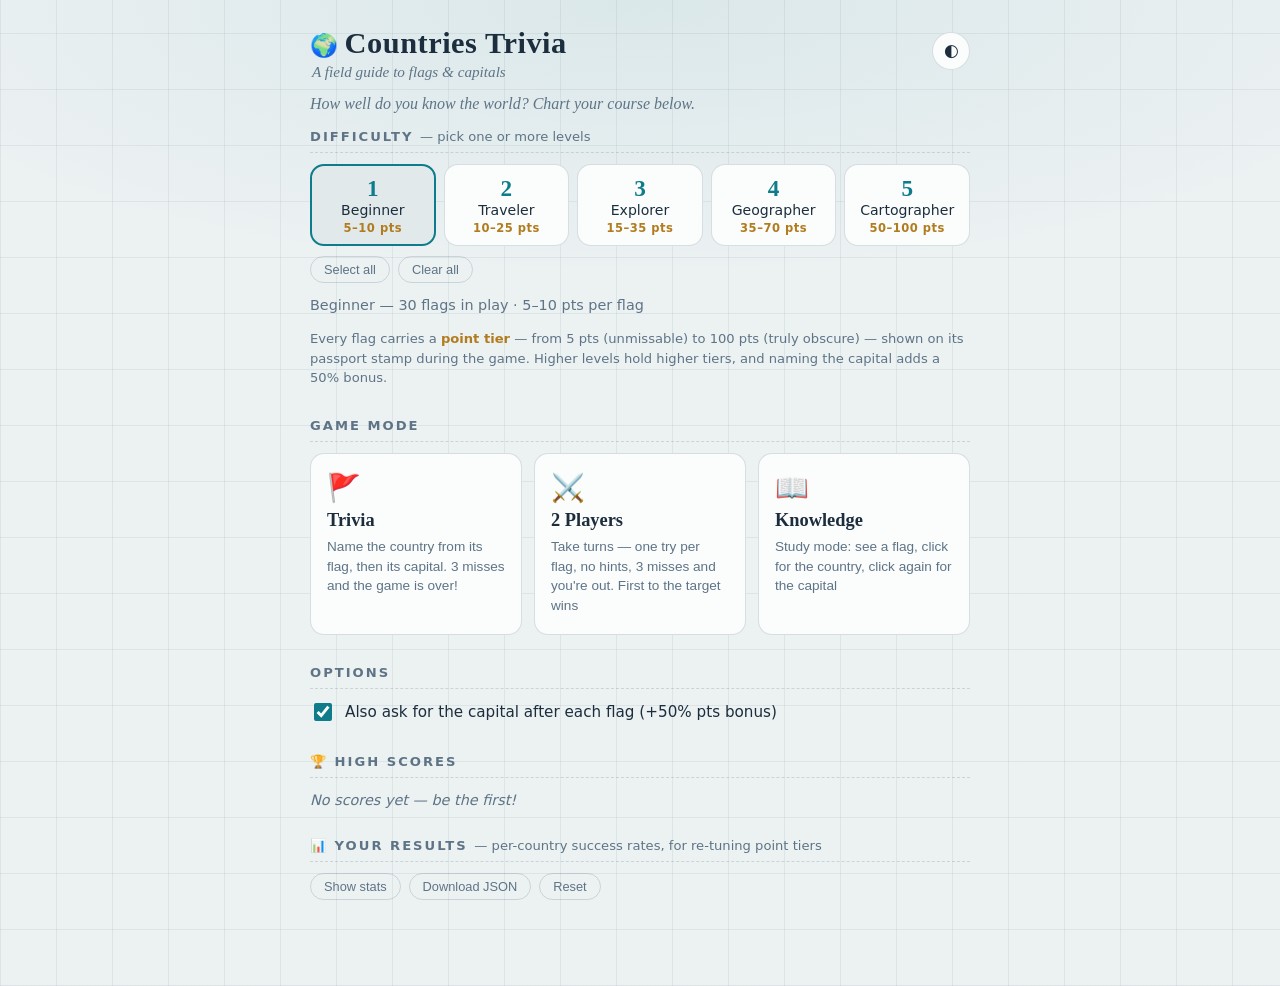
==== countries-trivia-offline.html @ aa4138d4 "Make the app fully offline: bundled flags, PWA, single-file build - All 238 flag SVGs now live in fl" ====
<!DOCTYPE html>
<html lang="en">
<head>
<meta charset="UTF-8">
<meta name="viewport" content="width=device-width, initial-scale=1.0">
<title>Countries Trivia</title>
<link rel="icon" href="data:image/svg+xml,<svg xmlns='http://www.w3.org/2000/svg' viewBox='0 0 100 100'><text y='.9em' font-size='90'>🌍</text></svg>">
<style>
/* Countries Trivia — "expedition atlas" theme.
   Tokens live on :root (light / day-chart by default); the dark / night-ocean
   set is applied by the OS preference and can be forced either way with
   [data-theme] (set by the in-page toggle or the artifact viewer). */

:root {
  --bg: #ecf1f2;
  --bg-glow: rgba(14, 124, 138, 0.08);
  --grid: rgba(28, 62, 80, 0.07);
  --panel: #fbfcfc;
  --panel-2: #e1e9eb;
  --line: rgba(28, 62, 80, 0.16);
  --ink: #1c2e3d;
  --muted: #5e7486;
  --accent: #0e7c8a;      /* chart teal */
  --accent-ink: #f4fbfc;  /* text on accent */
  --brass: #b27c1e;       /* stamps & gold moments */
  --good: #2e8b57;
  --bad: #c0452c;
  --flagmat: #ffffff;
  --shadow: 0 10px 28px rgba(28, 46, 61, 0.14);
  --radius: 14px;
  --serif: "Iowan Old Style", "Palatino Linotype", Palatino, Georgia, serif;
  --sans: system-ui, "Segoe UI", -apple-system, sans-serif;
}

@media (prefers-color-scheme: dark) {
  :root {
    --bg: #0a1822;
    --bg-glow: rgba(63, 193, 208, 0.07);
    --grid: rgba(150, 200, 220, 0.055);
    --panel: #10222f;
    --panel-2: #1a3242;
    --line: rgba(150, 200, 220, 0.16);
    --ink: #e7edf1;
    --muted: #8ca3b4;
    --accent: #3fc1d0;
    --accent-ink: #06232a;
    --brass: #e3b04b;
    --good: #4fce8c;
    --bad: #e8705b;
    --flagmat: #f2f5f7;
    --shadow: 0 12px 32px rgba(0, 0, 0, 0.45);
  }
}

:root[data-theme="dark"] {
  --bg: #0a1822;
  --bg-glow: rgba(63, 193, 208, 0.07);
  --grid: rgba(150, 200, 220, 0.055);
  --panel: #10222f;
  --panel-2: #1a3242;
  --line: rgba(150, 200, 220, 0.16);
  --ink: #e7edf1;
  --muted: #8ca3b4;
  --accent: #3fc1d0;
  --accent-ink: #06232a;
  --brass: #e3b04b;
  --good: #4fce8c;
  --bad: #e8705b;
  --flagmat: #f2f5f7;
  --shadow: 0 12px 32px rgba(0, 0, 0, 0.45);
}

:root[data-theme="light"] {
  --bg: #ecf1f2;
  --bg-glow: rgba(14, 124, 138, 0.08);
  --grid: rgba(28, 62, 80, 0.07);
  --panel: #fbfcfc;
  --panel-2: #e1e9eb;
  --line: rgba(28, 62, 80, 0.16);
  --ink: #1c2e3d;
  --muted: #5e7486;
  --accent: #0e7c8a;
  --accent-ink: #f4fbfc;
  --brass: #b27c1e;
  --good: #2e8b57;
  --bad: #c0452c;
  --flagmat: #ffffff;
  --shadow: 0 10px 28px rgba(28, 46, 61, 0.14);
}

* { box-sizing: border-box; }

body {
  margin: 0;
  min-height: 100vh;
  color: var(--ink);
  font-family: var(--sans);
  display: flex;
  flex-direction: column;
  align-items: center;
  padding: 0 16px 56px;
  /* graticule: a faint lat/long grid over the chart, with a soft glow at the top */
  background:
    radial-gradient(ellipse 90% 40% at 50% 0%, var(--bg-glow), transparent 70%),
    repeating-linear-gradient(0deg, var(--grid) 0 1px, transparent 1px 56px),
    repeating-linear-gradient(90deg, var(--grid) 0 1px, transparent 1px 56px),
    var(--bg);
  transition: background-color 0.25s, color 0.25s;
}

.hidden { display: none !important; }

/* ---------- masthead ---------- */

header {
  width: 100%;
  max-width: 660px;
  display: flex;
  align-items: flex-start;
  justify-content: space-between;
  gap: 12px;
  padding: 26px 0 10px;
}

.masthead h1 {
  font-family: var(--serif);
  font-size: 1.9rem;
  margin: 0;
  letter-spacing: 0.5px;
  text-wrap: balance;
}
.masthead h1::before { content: "🌍 "; font-size: 1.4rem; }
.masthead-sub {
  margin: 2px 0 0 2px;
  font-family: var(--serif);
  font-style: italic;
  color: var(--muted);
  font-size: 0.95rem;
}

.header-tools { display: flex; gap: 8px; align-items: center; padding-top: 6px; }

.icon-btn {
  background: var(--panel);
  border: 1px solid var(--line);
  color: var(--ink);
  width: 38px;
  height: 38px;
  border-radius: 50%;
  cursor: pointer;
  font-size: 1.05rem;
  line-height: 1;
}
.icon-btn:hover { border-color: var(--accent); color: var(--accent); }

/* ---------- shared ---------- */

.screen { width: 100%; max-width: 660px; }

.tagline {
  font-family: var(--serif);
  font-style: italic;
  color: var(--muted);
  margin-top: 4px;
}

.menu-block { margin-bottom: 30px; }
.menu-block h2 {
  font-family: var(--sans);
  font-size: 0.82rem;
  text-transform: uppercase;
  letter-spacing: 2px;
  color: var(--muted);
  border-bottom: 1px dashed var(--line);
  padding-bottom: 8px;
}
.h2-note { text-transform: none; letter-spacing: 0; font-weight: 400; font-size: 0.82rem; }

/* ---------- level picker ---------- */

.level-picker { display: flex; gap: 8px; flex-wrap: wrap; }

.level-btn {
  flex: 1 1 0;
  min-width: 92px;
  padding: 10px 6px;
  background: var(--panel);
  border: 1px solid var(--line);
  border-radius: var(--radius);
  color: var(--ink);
  cursor: pointer;
  font-size: 0.88rem;
  font-family: var(--sans);
  transition: border-color 0.15s, transform 0.12s, box-shadow 0.15s;
}
.level-btn .lv-num {
  display: block;
  font-family: var(--serif);
  font-size: 1.45rem;
  font-weight: 700;
  color: var(--accent);
}
.level-btn .lv-pts {
  display: block;
  margin-top: 3px;
  color: var(--brass);
  font-size: 0.72rem;
  font-weight: 700;
  letter-spacing: 0.5px;
}
.level-btn:hover { transform: translateY(-2px); box-shadow: var(--shadow); }
.level-btn.selected {
  border: 2px solid var(--accent);
  padding: 9px 5px;
  background: var(--panel-2);
}

.level-tools { display: flex; gap: 8px; margin-top: 10px; }
.mini-btn {
  background: transparent;
  border: 1px solid var(--line);
  color: var(--muted);
  padding: 5px 13px;
  border-radius: 999px;
  cursor: pointer;
  font-size: 0.8rem;
}
.mini-btn:hover { border-color: var(--accent); color: var(--accent); }

.opt-row {
  display: flex;
  align-items: center;
  gap: 10px;
  color: var(--ink);
  font-size: 0.95rem;
  cursor: pointer;
}
.opt-row input { width: 18px; height: 18px; accent-color: var(--accent); cursor: pointer; }

.level-hint { color: var(--muted); font-size: 0.9rem; min-height: 1.2em; }
.tier-note { color: var(--muted); font-size: 0.82rem; line-height: 1.5; margin-top: 2px; }
.tier-note b { color: var(--brass); }
.level-hint.shake { animation: shake 0.35s; color: var(--bad); }
@keyframes shake {
  0%, 100% { transform: translateX(0); }
  25% { transform: translateX(-5px); }
  75% { transform: translateX(5px); }
}

/* ---------- mode cards ---------- */

.mode-grid { display: grid; grid-template-columns: repeat(auto-fit, minmax(180px, 1fr)); gap: 12px; }

.mode-card {
  background: var(--panel);
  border: 1px solid var(--line);
  border-radius: var(--radius);
  color: var(--ink);
  padding: 18px 16px;
  cursor: pointer;
  text-align: left;
  display: flex;
  flex-direction: column;
  gap: 6px;
  transition: border-color 0.15s, transform 0.12s, box-shadow 0.15s;
}
.mode-card:hover { border-color: var(--accent); transform: translateY(-2px); box-shadow: var(--shadow); }
.mode-emoji { font-size: 1.7rem; }
.mode-name { font-family: var(--serif); font-weight: 700; font-size: 1.15rem; }
.mode-desc { color: var(--muted); font-size: 0.85rem; line-height: 1.45; }

/* ---------- duel setup ---------- */

.duel-form { display: flex; flex-direction: column; gap: 12px; max-width: 420px; }
.duel-names { display: flex; gap: 10px; }
.duel-names input, .duel-target-label input {
  padding: 11px 14px;
  font-size: 1rem;
  border-radius: 10px;
  border: 1px solid var(--line);
  background: var(--panel);
  color: var(--ink);
  outline: none;
  width: 100%;
}
.duel-names input:focus, .duel-target-label input:focus { border-color: var(--accent); }
.duel-target-label {
  display: flex;
  align-items: center;
  gap: 10px;
  color: var(--muted);
  font-size: 0.95rem;
}
.duel-target-label input { width: 110px; font-variant-numeric: tabular-nums; }

/* ---------- status bar ---------- */

.statusbar {
  display: flex;
  align-items: center;
  gap: 16px;
  margin-bottom: 12px;
  flex-wrap: wrap;
}
/* informational label, styled to NOT look like a button */
.badge {
  color: var(--accent);
  border-left: 3px solid var(--accent);
  padding: 2px 0 2px 10px;
  font-weight: 700;
  font-size: 0.82rem;
  letter-spacing: 0.4px;
}
.stat {
  color: var(--muted);
  font-size: 0.78rem;
  text-transform: uppercase;
  letter-spacing: 1.2px;
}
.stat b { color: var(--ink); font-size: 0.95rem; letter-spacing: 0; font-variant-numeric: tabular-nums; }

.duel-bar {
  display: flex;
  align-items: center;
  gap: 12px;
  flex-wrap: wrap;
  margin-bottom: 12px;
  font-family: var(--serif);
}
.duel-player {
  background: var(--panel);
  border: 1px solid var(--line);
  border-radius: 10px;
  padding: 7px 14px;
  font-size: 1rem;
}
.duel-player b { color: var(--brass); font-size: 1.15rem; margin-left: 6px; font-variant-numeric: tabular-nums; }
.duel-hearts { font-size: 0.75rem; letter-spacing: 1px; margin-left: 4px; }

.duel-timer {
  margin: 0;
  align-self: flex-end;
  font-variant-numeric: tabular-nums;
  font-weight: 700;
  font-size: 0.95rem;
  color: var(--muted);
  border: 1px solid var(--line);
  border-radius: 999px;
  padding: 3px 12px;
}
.duel-timer.urgent {
  color: var(--bad);
  border-color: var(--bad);
  animation: tick 1s infinite;
}
@keyframes tick {
  0%, 100% { transform: scale(1); }
  50% { transform: scale(1.08); }
}
.duel-player.active { border-color: var(--accent); box-shadow: inset 0 -3px 0 var(--accent); }
.duel-vs { color: var(--muted); font-style: italic; }
.duel-target { color: var(--muted); font-size: 0.9rem; font-style: italic; }

/* ---------- quiz card ---------- */

.quiz-card {
  background: var(--panel);
  border: 1px solid var(--line);
  border-radius: var(--radius);
  padding: 26px 24px;
  display: flex;
  flex-direction: column;
  align-items: center;
  gap: 14px;
  box-shadow: var(--shadow);
}

#quiz-image-wrap, #learn-image-wrap {
  background: var(--flagmat);
  border: 1px solid var(--line);
  border-radius: 10px;
  padding: 14px;
  display: flex;
  align-items: center;
  justify-content: center;
  min-height: 180px;
  width: 100%;
  max-width: 360px;
}
#quiz-image, #learn-flag {
  max-width: 100%;
  max-height: 220px;
  border-radius: 4px;
  box-shadow: 0 2px 10px rgba(0, 0, 0, 0.25);
  animation: hoist 0.35s ease-out;
}
@keyframes hoist {
  from { opacity: 0; transform: translateY(8px); }
  to { opacity: 1; transform: translateY(0); }
}

/* tier chip as a passport stamp */
.tier-chip {
  margin: 0;
  border: 2px dashed var(--brass);
  color: var(--brass);
  font-size: 0.74rem;
  font-weight: 700;
  text-transform: uppercase;
  letter-spacing: 1.5px;
  padding: 5px 14px;
  border-radius: 8px;
  background: transparent;
}

.quiz-prompt {
  font-family: var(--serif);
  font-size: 1.25rem;
  font-weight: 600;
  margin: 0;
  text-align: center;
  text-wrap: balance;
}

/* ---------- answers ---------- */

.answer-area { display: flex; gap: 10px; width: 100%; max-width: 430px; }

.autocomplete-wrap { position: relative; flex: 1; }

#quiz-input {
  width: 100%;
  padding: 12px 14px;
  font-size: 1rem;
  border-radius: 10px;
  border: 1px solid var(--line);
  background: var(--bg);
  color: var(--ink);
  outline: none;
}
#quiz-input:focus { border-color: var(--accent); }

.suggestions {
  position: absolute;
  top: calc(100% + 4px);
  left: 0;
  right: 0;
  margin: 0;
  padding: 4px;
  list-style: none;
  background: var(--panel);
  border: 1px solid var(--line);
  border-radius: 10px;
  box-shadow: var(--shadow);
  max-height: 230px;
  overflow-y: auto;
  z-index: 10;
}
.suggestions li {
  padding: 9px 12px;
  border-radius: 7px;
  cursor: pointer;
  font-size: 0.95rem;
}
.suggestions li:hover, .suggestions li.active { background: var(--accent); color: var(--accent-ink); }

.primary-btn {
  background: var(--accent);
  border: none;
  color: var(--accent-ink);
  font-weight: 700;
  font-size: 0.98rem;
  padding: 12px 22px;
  border-radius: 10px;
  cursor: pointer;
  transition: transform 0.12s, filter 0.15s;
}
.primary-btn:hover { filter: brightness(1.08); transform: translateY(-1px); }
.primary-btn:focus-visible, .ghost-btn:focus-visible, .level-btn:focus-visible,
.mode-card:focus-visible, .mini-btn:focus-visible, .icon-btn:focus-visible,
.hint-option:focus-visible {
  outline: 2px solid var(--accent);
  outline-offset: 2px;
}

.ghost-btn {
  background: transparent;
  border: 1px solid var(--line);
  color: var(--muted);
  padding: 10px 18px;
  border-radius: 10px;
  cursor: pointer;
  font-size: 0.9rem;
}
.ghost-btn:hover:not(:disabled) { border-color: var(--ink); color: var(--ink); }
.ghost-btn:disabled { opacity: 0.45; cursor: not-allowed; }

.feedback {
  min-height: 1.4em;
  margin: 0;
  font-weight: 600;
  text-align: center;
  font-size: 1rem;
}
.feedback.good { color: var(--good); animation: pop 0.25s ease-out; }
.feedback.bad { color: var(--bad); animation: pop 0.25s ease-out; }
@keyframes pop {
  from { transform: scale(0.92); }
  to { transform: scale(1); }
}

.quiz-actions { display: flex; gap: 12px; margin-top: 6px; justify-content: center; width: 100%; flex-wrap: wrap; }

/* ---------- hints ---------- */

.hint-box {
  width: 100%;
  max-width: 430px;
  background: var(--panel-2);
  border: 1px dashed var(--brass);
  border-radius: 10px;
  padding: 12px 14px;
  display: flex;
  flex-direction: column;
  gap: 10px;
}
.hint-label { margin: 0; color: var(--brass); font-weight: 700; font-size: 0.95rem; }
.hint-options { display: flex; gap: 8px; flex-wrap: wrap; }
.hint-option {
  flex: 1 1 0;
  min-width: 112px;
  background: var(--panel);
  border: 1px solid var(--accent);
  color: var(--ink);
  padding: 10px 12px;
  border-radius: 8px;
  cursor: pointer;
  font-size: 0.92rem;
  transition: background 0.15s, color 0.15s;
}
.hint-option:hover { background: var(--accent); color: var(--accent-ink); }

/* ---------- game over & high scores ---------- */

.over-card { text-align: center; }
.over-title {
  font-family: var(--serif);
  font-size: 1.8rem;
  font-weight: 800;
  margin: 0;
  text-wrap: balance;
}
.over-summary { color: var(--muted); margin: 0; max-width: 440px; line-height: 1.5; }

.save-form { display: flex; gap: 10px; width: 100%; max-width: 380px; }
.save-form input {
  flex: 1;
  padding: 11px 14px;
  font-size: 1rem;
  border-radius: 10px;
  border: 1px solid var(--line);
  background: var(--bg);
  color: var(--ink);
  outline: none;
}
.save-form input:focus { border-color: var(--accent); }

.hs-wrap { width: 100%; }
.hs-scroll { overflow-x: auto; }
.hs-table {
  width: 100%;
  border-collapse: collapse;
  font-size: 0.9rem;
  font-variant-numeric: tabular-nums;
}
.hs-table th {
  text-align: left;
  color: var(--muted);
  font-weight: 600;
  text-transform: uppercase;
  font-size: 0.7rem;
  letter-spacing: 1.2px;
  padding: 8px 10px;
  border-bottom: 1px solid var(--line);
  white-space: nowrap;
}
.hs-table td { padding: 8px 10px; border-bottom: 1px solid var(--line); }
.hs-table tbody tr:first-child td { color: var(--brass); font-weight: 700; }
.hs-empty { color: var(--muted); font-size: 0.9rem; font-style: italic; }

/* ---------- knowledge mode ---------- */

.learn-card { cursor: pointer; user-select: none; }
.learn-name {
  font-family: var(--serif);
  font-size: 1.6rem;
  font-weight: 700;
  margin: 0;
  min-height: 1.3em;
}
.learn-capital { font-size: 1.1rem; color: var(--accent); margin: 0; min-height: 1.3em; }
.learn-hint { color: var(--muted); font-size: 0.85rem; margin: 0; font-style: italic; }

section#screen-learn .quiz-actions { margin-top: 18px; }

/* ---------- resume & modal ---------- */

.resume-btn { width: 100%; font-size: 1.05rem; }

.modal {
  position: fixed;
  inset: 0;
  background: rgba(6, 18, 26, 0.55);
  display: flex;
  align-items: center;
  justify-content: center;
  z-index: 100;
  padding: 20px;
}
.modal-card {
  background: var(--panel);
  border: 1px solid var(--line);
  border-radius: var(--radius);
  box-shadow: var(--shadow);
  padding: 22px 20px;
  max-width: 360px;
  width: 100%;
  display: flex;
  flex-direction: column;
  gap: 16px;
  text-align: center;
}
.modal-card p { margin: 0; font-size: 1rem; line-height: 1.5; }

/* ---------- motion & small screens ---------- */

@media (prefers-reduced-motion: reduce) {
  * { animation: none !important; transition: none !important; }
}

/* Compact phone layout: the flag, prompt and input must all fit above the
   on-screen keyboard, so everything tightens up and the flag shrinks. */
@media (max-width: 520px) {
  body { padding: 0 10px 40px; }
  .duel-names { flex-direction: column; }

  header { padding: 10px 0 4px; }
  .masthead h1 { font-size: 1.25rem; }
  .masthead h1::before { font-size: 1rem; }
  .masthead-sub { display: none; }
  .icon-btn { width: 32px; height: 32px; font-size: 0.9rem; }
  .header-tools { padding-top: 0; }
  .ghost-btn { padding: 7px 12px; font-size: 0.82rem; }

  .statusbar { gap: 10px; margin-bottom: 8px; }
  .stat { font-size: 0.68rem; }
  .duel-bar { margin-bottom: 8px; gap: 8px; }
  .duel-player { padding: 5px 10px; font-size: 0.9rem; }

  .quiz-card { padding: 10px 12px 12px; gap: 8px; }
  #quiz-image-wrap, #learn-image-wrap {
    min-height: 0;
    padding: 6px;
    max-width: 220px;
  }
  #quiz-image, #learn-flag { max-height: 112px; }
  /* don't reserve a line for feedback until there is some */
  .feedback:empty { min-height: 0; }
  .tier-chip { font-size: 0.62rem; padding: 4px 10px; }
  .quiz-prompt { font-size: 1.02rem; }

  /* keep the Guess button inline so it doesn't eat vertical space */
  .answer-area { gap: 8px; }
  .answer-area .primary-btn { padding: 10px 14px; font-size: 0.9rem; }
  #quiz-input { padding: 10px 12px; }
  .primary-btn { padding: 10px 18px; }
  .badge { font-size: 0.72rem; padding-left: 8px; }
  .quiz-actions { gap: 8px; margin-top: 0; }
  .suggestions { max-height: 165px; }
  .hint-box { padding: 10px 12px; }

  .over-title { font-size: 1.4rem; }
}

</style>
</head>
<body>

  <header>
    <div class="masthead">
      <h1 id="app-title">Countries Trivia</h1>
      <p class="masthead-sub">A field guide to flags &amp; capitals</p>
    </div>
    <div class="header-tools">
      <button id="theme-btn" class="icon-btn" title="Switch light/dark theme">◐</button>
      <button id="home-btn" class="ghost-btn hidden" title="Back to menu">☰ Menu</button>
    </div>
  </header>

  <!-- ============ Menu screen ============ -->
  <section id="screen-menu" class="screen">
    <p class="tagline">How well do you know the world? Chart your course below.</p>

    <div id="resume-banner" class="menu-block hidden">
      <button id="resume-btn" class="primary-btn resume-btn">▶ Resume game</button>
    </div>

    <div class="menu-block">
      <h2>Difficulty <span class="h2-note">— pick one or more levels</span></h2>
      <div id="level-picker" class="level-picker"></div>
      <div class="level-tools">
        <button id="levels-all" class="mini-btn">Select all</button>
        <button id="levels-none" class="mini-btn">Clear all</button>
      </div>
      <p id="level-hint" class="level-hint"></p>
      <p class="tier-note">Every flag carries a <b>point tier</b> — from 5 pts (unmissable) to 100 pts (truly obscure) — shown on its passport stamp during the game. Higher levels hold higher tiers, and naming the capital adds a 50% bonus.</p>
    </div>

    <div class="menu-block">
      <h2>Game mode</h2>
      <div class="mode-grid">
        <button class="mode-card" data-mode="flag">
          <span class="mode-emoji">🚩</span>
          <span class="mode-name">Trivia</span>
          <span class="mode-desc">Name the country from its flag, then its capital. 3 misses and the game is over!</span>
        </button>
        <button class="mode-card" data-mode="duel">
          <span class="mode-emoji">⚔️</span>
          <span class="mode-name">2 Players</span>
          <span class="mode-desc">Take turns — one try per flag, no hints, 3 misses and you're out. First to the target wins</span>
        </button>
        <button class="mode-card" data-mode="learn">
          <span class="mode-emoji">📖</span>
          <span class="mode-name">Knowledge</span>
          <span class="mode-desc">Study mode: see a flag, click for the country, click again for the capital</span>
        </button>
      </div>
    </div>

    <div class="menu-block">
      <h2>Options</h2>
      <label class="opt-row">
        <input type="checkbox" id="opt-capitals" checked>
        Also ask for the capital after each flag (+50% pts bonus)
      </label>
    </div>

    <div id="duel-setup" class="menu-block hidden">
      <h2>⚔️ 2-player duel</h2>
      <div class="duel-form">
        <div class="duel-names">
          <input id="duel-p1" type="text" maxlength="20" placeholder="Player 1 name" autocomplete="off">
          <input id="duel-p2" type="text" maxlength="20" placeholder="Player 2 name" autocomplete="off">
        </div>
        <label class="duel-target-label">First to
          <input id="duel-target" type="number" min="10" max="9999" value="100"> points
        </label>
        <button id="duel-start" class="primary-btn">Start duel</button>
      </div>
    </div>

    <div class="menu-block">
      <h2>🏆 High scores</h2>
      <div id="menu-highscores"></div>
    </div>

    <div class="menu-block">
      <h2>📊 Your results <span class="h2-note">— per-country success rates, for re-tuning point tiers</span></h2>
      <div class="level-tools">
        <button id="stats-toggle" class="mini-btn">Show stats</button>
        <button id="stats-export" class="mini-btn">Download JSON</button>
        <button id="stats-reset" class="mini-btn">Reset</button>
      </div>
      <div id="stats-panel" class="hs-wrap hidden"></div>
    </div>
  </section>

  <!-- ============ Quiz screen (trivia mode) ============ -->
  <section id="screen-quiz" class="screen hidden">
    <div class="statusbar">
      <span id="quiz-level-badge" class="badge"></span>
      <span class="stat" id="wrap-score">Score <b id="stat-score">0</b></span>
      <span class="stat" id="wrap-lives" title="Wrong countries allowed">Lives <b id="stat-lives">❤❤❤</b></span>
      <span class="stat" id="wrap-hints">Hints <b id="stat-hints">2</b></span>
      <span class="stat">Flag <b id="stat-question">1</b></span>
    </div>
    <div id="duel-bar" class="duel-bar hidden"></div>

    <div class="quiz-card">
      <p id="duel-timer" class="duel-timer hidden">⏱ 20s</p>
      <div id="quiz-image-wrap">
        <img id="quiz-image" alt="Guess this country" draggable="false">
      </div>

      <p id="quiz-tier" class="tier-chip"></p>
      <p id="quiz-prompt" class="quiz-prompt"></p>

      <div class="answer-area">
        <div class="autocomplete-wrap">
          <input id="quiz-input" type="text" autocomplete="off" spellcheck="false"
                 placeholder="Start typing...">
          <ul id="quiz-suggestions" class="suggestions hidden"></ul>
        </div>
        <button id="quiz-submit" class="primary-btn">Guess</button>
      </div>

      <div id="hint-box" class="hint-box hidden"></div>

      <p id="quiz-feedback" class="feedback"></p>

      <div class="quiz-actions">
        <button id="quiz-hint" class="ghost-btn">💡 Hint</button>
        <button id="quiz-reveal" class="ghost-btn">Give up</button>
        <button id="quiz-next" class="primary-btn hidden">Next ➜</button>
      </div>
    </div>
  </section>

  <!-- ============ Game over screen ============ -->
  <section id="screen-over" class="screen hidden">
    <div class="quiz-card over-card">
      <p id="over-title" class="over-title"></p>
      <p id="over-summary" class="over-summary"></p>

      <form id="over-save-form" class="save-form">
        <input id="over-name" type="text" maxlength="20" placeholder="Your name" autocomplete="off">
        <button type="submit" class="primary-btn">Save score</button>
      </form>
      <p id="over-saved" class="feedback good hidden">Score saved!</p>

      <div id="over-highscores" class="hs-wrap"></div>

      <div class="quiz-actions">
        <button id="over-again" class="primary-btn">Play again</button>
        <button id="over-menu" class="ghost-btn">Menu</button>
      </div>
    </div>
  </section>

  <!-- ============ Knowledge screen ============ -->
  <section id="screen-learn" class="screen hidden">
    <div class="statusbar">
      <span id="learn-level-badge" class="badge"></span>
      <span class="stat">Card <b id="learn-progress">1</b></span>
    </div>

    <div id="learn-card" class="quiz-card learn-card" title="Click to reveal">
      <div id="learn-image-wrap">
        <img id="learn-flag" alt="Country flag" draggable="false">
      </div>
      <p id="learn-name" class="learn-name">&nbsp;</p>
      <p id="learn-capital" class="learn-capital">&nbsp;</p>
      <p id="learn-hint" class="learn-hint">Click the card to reveal the country</p>
    </div>

    <div class="quiz-actions">
      <button id="learn-prev" class="ghost-btn">← Previous</button>
      <button id="learn-next" class="primary-btn">Next →</button>
    </div>
  </section>

  <!-- ============ Confirm dialog (in-page; native confirm may be blocked) ============ -->
  <div id="modal" class="modal hidden">
    <div class="modal-card">
      <p id="modal-text"></p>
      <div class="quiz-actions">
        <button id="modal-yes" class="primary-btn">Yes</button>
        <button id="modal-no" class="ghost-btn">Cancel</button>
      </div>
    </div>
  </div>

  
<script>
const FLAGS = {"ad":"<svg xmlns=\"http://www.w3.org/2000/svg\" xmlns:xlink=\"http://www.w3.org/1999/xlink\" id=\"flag-icons-ad\" viewBox=\"0 0 640 480\"> <path fill=\"#d0103a\" d=\"M0 0h640v480H0z\"/> <path fill=\"#fedf00\" d=\"M0 0h435.2v480H0z\"/> <path fill=\"#0018a8\" d=\"M0 0h204.8v480H0z\"/> <path fill=\"#c7b37f\" d=\"M300.4 136.6c7.7 0 10.9 6.6 18.6 6.6 4.7 0 7.5-1.5 11.7-3.9 2.9-1.6 4.7-2.5 8-2.5 3.4 0 5.5 1 7.3 4 1 1.6 1.8 4.9 1.3 6.7a40 40 0 0 1-2.7 8.3c-.7 1.6-1.3 2.5-1.3 4.2 0 4.1 5.6 5.5 9.4 5.6.8 0 7.7 0 12-4.2-2.3-.1-4.9-2-4.9-4.3 0-2.6 1.8-4.3 4.3-5.1.5-.1 1.3.3 1.7 0 .7-.3.4-1 1-1.4 1.2-1 2-1.6 3.6-1.6q1.3-.1 2.5.7.5.7 1 .8c1.2 0 1.8-.8 3-.8a5 5 0 0 1 2.3.6c.6.3.6 1.5 1.4 1.5.4 0 2.4-.9 3.5-.9 2.2 0 3.4.8 4.8 2.5.4.5.6 1.4 1 1.4a6 6 0 0 1 4.8 3c.3.4.7 1.4 1.1 1.5.6.3 1 .2 1.7.7a6 6 0 0 1 2.8 4.8q-.1 1.2-.5 2.2c-1.8 6.5-6.3 8.6-10.8 14.3-2 2.4-3.5 4.3-3.5 7.4 0 .7 1 2.1 1.3 2.7-.2-1.4.5-3.2 2-3.3a4 4 0 0 1 4 3.6l-.3 1.8a10 10 0 0 1 4-1.4h1.9c3.3 0 7 1.9 9.3 3.8a21 21 0 0 1 7.3 16.8c-.8 5.2-.3 14.8-13.8 18.6 2.5 1 4.2 3 4.2 5.2a4.5 4.5 0 0 1-4.4 4.7 4 4 0 0 1-3.5-1.4c-2.8 2.8-3.3 5.7-3.3 9.7 0 2.4.4 3.8 1.4 6s1.8 3.5 3.7 5.1q1.3-2.4 4-2.6 2.7-.1 3.9 2.2c.2.5 0 .9.3 1.4.3.6.8.7 1.1 1.3.5 1 0 1.8.5 2.7.3.7.9.8 1.2 1.4.4 1 .5 1.6.5 2.7 0 3-2.7 5.2-5.7 5.2-1 0-1.4-.4-2.3-.3 1.7 1.7 3 2.5 4.3 4.5a18 18 0 0 1 3 10.3 22 22 0 0 1-2.8 11.2 20 20 0 0 1-7 8.5 35 35 0 0 1-16 6.4 74 74 0 0 1-11 1.4l-14.1.8c-7.2.4-12.2 1.5-17.3 6.6 2.4 1.7 4 3.5 4 6.4q-.2 4.7-4.7 6.2c-.7.2-1.2 0-1.9.4s-.7 1.3-1.4 1.7a6 6 0 0 1-3.8 1 8 8 0 0 1-6.4-2.5c-2.2 1.8-3 3.4-5.5 4.9-.8.4-1.2 1-2.1 1-1.5 0-2.2-1-3.4-1.8a23 23 0 0 1-4.4-4c-2.3 1.3-3.6 2.4-6.3 2.4a7 7 0 0 1-4-1c-.6-.5-.8-1.2-1.5-1.6s-1.3-.3-2.1-.7c-3-1.3-5-3.5-5-6.8 0-2.9 1.8-4.7 4.4-6-5-5-10-5.8-17-6.2l-14-.8c-4.4-.3-6.8-.7-11-1.4-3.3-.5-5.2-.7-8.2-2.1-10.2-4.8-16.8-11.3-18-22.5-.2-1-.2-1.5-.2-2.5 0-5.8 2.3-9.4 6.4-13.5-1-.3-1.7 0-2.8-.3-2.5-1-4.4-2.7-4.4-5.5q-.1-1.4.5-2.6c.4-.6 1-.7 1.2-1.4.2-1 0-1.6.4-2.5.3-.5.8-.6 1-1.2 1-1.9 2-3.4 4.1-3.4q2.7.1 3.8 2.5c1.8-.8 2.2-2.1 3.2-3.7a16 16 0 0 0 1.4-13.3c-.4-1.5-.6-2.5-1.8-3.7q-1.4 1.4-3.4 1.4c-2.9 0-5-2.5-5-5.3a5 5 0 0 1 3-4.6c-1.6-1.4-3-1.5-4.7-2.6-2.6-1.6-3.5-3.4-5.2-6-1.2-1.6-1.5-2.8-2-4.7a19 19 0 0 1-1-7.8c.6-5 1.5-8 4.6-11.9 1.8-2.3 3-3.7 5.8-4.9 2.3-1 3.7-1.7 6.2-1.7l2 .1a7 7 0 0 1 2.8.8c.4.2 1.1.9 1.1.4s-.3-.8-.3-1.3c0-2 1.5-4 3.6-4 1.5 0 2.1 1.4 2.9 2.7q.6-1 .7-2.3c0-3.4-1.9-5.2-4-7.9-4.7-5.8-10.5-8.5-10.5-16q0-3.2 3-4.9c.5-.3 1.3 0 1.8-.3s.4-1 .7-1.4q.7-.9 1.6-1.6c1-1 2-.6 3.1-1.5q.8-.7 1.2-1.4c1.3-1.6 2.5-2.4 4.6-2.4q1.3-.1 2.5.4l1 .5q.5-.5 1.5-1.1a4 4 0 0 1 2.2-.6c1.1 0 1.8.6 3 .6l.8-.6c1-.7 1.5-1 2.7-1s1.8.3 2.8 1c1 .5 1 1.3 2 1.8l1.5.4c2.6.9 4.5 2.6 4.5 5.3q.1 2.1-1.4 3.5c-.9.7-1.7.6-2.8 1a16 16 0 0 0 11.3 3.5c4.2 0 9.3-1.7 9.3-5.9 0-2-1-3-1.8-4.8a19 19 0 0 1-2.1-8.5c0-2.8.3-4.5 1.9-6.7s3.6-2.9 6.5-2.9\"/> <g fill=\"none\" stroke=\"#703d29\"> <path stroke-linejoin=\"round\" stroke-width=\".7\" d=\"M272.4 159a4 4 0 0 0 2.4 2.4c.8.3 2.7.2 3.8-1.4 1-1.2 1-2.8.6-4a5 5 0 0 0-1.7-2.2z\"/> <path stroke-linecap=\"round\" stroke-width=\".7\" d=\"M401 236.1c-1.2-2.9-4.3-1.6-4.4 0-.5 3.7 2.7 4.8 5 4.2a4 4 0 0 0 2.5-2q1-1.6.4-3.7l-.8-1.6-1.3-1.2q-1.2-.7-3.4-.6c-5.5 0-10.4 6.5-12 13.4-.6 2.2-1.3 7.3-.3 12a22 22 0 0 0 5.9 11.3 26 26 0 0 0 9.9 5.8 8 8 0 0 0 4 .1c3.2-.7 4.7-3.8 3-7-1.3-2.5-5.3-4-7.2-.6q-.3.5-.4 1.5c0 .9.4 2 1 2.4 1.5.9 3.8.6 3.7-2\"/> <path stroke-width=\".8\" d=\"M383.8 274a11 11 0 0 1 6.6-3.7q4.4-.4 8.2 2a19 19 0 0 1 10.8 17c0 3.6-1 7.5-2 9.4-.8 1.7-3 9-15.3 14-7.1 3-18 3.6-25.7 4-10.4.3-20 .7-25.5 7.6\"/> <g stroke-width=\".7\"> <path d=\"M386.4 285.7q-.4-1.5.8-3.3c1.2-1.6 3.7-2.1 6-1a7 7 0 0 1 2.5 2.2l1.1 1.6q1 1.7 1 2.5c2.5 7-1.4 14.5-6.5 17.6-4 2.4-8.7 3.4-14.4 4-2.5.4-4 .3-6.5.5h-16.8c-2.9.3-5 .4-7.6.8q-2.4.3-5.4 1-.9 0-1.8.4l-1.2.3q-5.5 1.6-9.8 4.2-1.3.7-2.5 1.7l-1.3 1.2c-2 2-3.9 4-4.4 6.7v1.6c0 1.8 1.4 4.3 5.4 5m5.5-170c.8 1.4 1.3 2.3.8 3.9q-.9 2.7-3.6 2.8c-4 0-6.3-4.8-4.5-7.8 3.2-5.3 9.3-2.3 15 .3-.3-1.3-.8-1.8-.7-3.5.1-4.2 3.2-6 4.5-10 .7-2.3 1-4.3-.7-6q-2.2-1.8-5.1-.6c-3.8 1.5-8.5 5.9-16.6 6-8.2-.1-12.8-4.5-16.7-6q-3-1.2-5.1.7c-1.7 1.6-1.4 3.6-.7 6 1.3 3.8 4.4 5.7 4.5 10 0 1.6-.4 2-.7 3.4 5.7-2.6 12-5.9 15-.3 1.7 3.2-.5 7.7-4.5 7.7q-2.7 0-3.6-2.7-.5-2.2.8-4\"/> <path stroke-linecap=\"round\" d=\"M314.6 159.9a5 5 0 0 1 2.4 5c-.2 2.5-.8 3.1-2.8 4.5m2.4-3.8q0 2.2-2.3 3.1\"/> <\/g> <path fill=\"#c7b37f\" stroke=\"none\" d=\"m276.7 153.3.7.5.8.8.5 1 .2.8v1.9l-.2.8-.5.6-.6.6-.9.5-1 .2-1 .2-1-.5-.9-.6-.5-.8-.4-1v-.4z\"/> <path stroke-linecap=\"round\" stroke-width=\".7\" d=\"M275.2 157.2c-.3-1.7-2.2-2-3-1-1.1 1.5-.3 4 2 4.7a4 4 0 0 0 3.9-1.4c1-1.3.9-2.8.5-4a5 5 0 0 0-1.7-2.2c-2.7-2-7.1-1.6-8.6 2-1.8 4.4 2.2 7.8 6 10.3 4.6 3.2 10 3.8 14 3.8 9.2-.1 16.2-4.5 20.7-7q1.7-.9 2.7.2a2 2 0 0 1-.3 2.7\"/> <path stroke-width=\".7\" d=\"m248 281.2-2 .7-2 1.6-1 1.3-1.1 2-.5 1.5-.4 1.8-.2 1.4m19-10.1-.1 1.8-.3 1.2-1 2.2-1.3 1.8-1.5 1.2-1.1.5-1.6.4\"/> <path stroke-width=\".8\" d=\"M319.7 329.1c-.3 1.7-1.9 3.6-5.3 4.2l-.6.2\"/> <path stroke-width=\".9\" d=\"M404.2 276.2a18 18 0 0 1 5.6 13.5c0 3.6-1 7.5-2 9.4-.8 1.7-3 9-15.3 14a85 85 0 0 1-25.6 4c-10.3.3-19.8.7-25.4 7.3\"/> <path stroke-width=\".6\" d=\"M387.5 282.9c.8-1 3.5-2.4 5.8-1.1a6 6 0 0 1 2.3 2\"/> <path stroke-width=\".9\" d=\"m401.6 273.8 1.4.5a7 7 0 0 0 4 0c2.8-.8 4.6-3.4 3.2-6.9a6 6 0 0 0-1.8-2.1\"/> <path stroke-linecap=\"round\" stroke-width=\".7\" d=\"M240.3 199.8c-2 1.1-3.3 1.4-4.8 3.1a28 28 0 0 0-2.6 6.8m46-51.7q-.1 2.7-3 3.2\"/> <path stroke-width=\".6\" d=\"M397.1 192a19 19 0 0 1 18.6 19.8c0 16-9.9 18.5-13.8 19.6\"/> <path stroke-width=\".7\" d=\"M398.4 192c8.1-.3 16.5 5.7 16.9 20.7.3 11.7-8 17-12 18\"/> <path stroke-width=\".6\" d=\"m393.8 248.4.1-1.6.6-2.5.7-2 .9-1.6 1-1.3m7.8-3.4v1.5l-.5 1-.7 1.1-.8.6-1.2.5h-1.1l-.8-.1m-14.3-52.8.3-1.7.8-1.6 1-1.5 1.6-2.2 1.4-1.4 2-2.2 2-1.9 1.1-1.3 1.5-1.9 1.4-2 .8-1.7.5-2.2.1-2.7-.2-.8m-12.3 128.2 1.6-.4 1.2-.6.7-.7.5-.8.3-1.2v-.9m-158.2-12.1h2.7l1.6-.6m5-36.5-.2 1.4-.4.6-.4.6-.7.5-.7.3-1 .1h-.6m9.9-15.5-.3 2.1-.5 1-.8 1.2-1.2.9-1.2.6-2.3.5m15.3-39.7-.5 1.3-.5 1-.8 1-1 1-1.2.5-1.1.3-.6-.1m.3-6.2v1\"/> <g stroke-width=\".6\"> <path stroke-linecap=\"round\" d=\"M254.3 224a7 7 0 0 1-2.1 1.4m150.5 44.8.5.2c1.4.8 4.2-.2 3.4-2.4\"/> <path d=\"M397.8 239.6c1 1.3 2.9 1.7 4.4 1.3a4 4 0 0 0 2.5-2q1-1.6.4-3.7l-.9-1.6-1.3-1.5-.4-.2m6.4 34 .1-.7a4 4 0 0 0-1.3-3l-.8-.8m.4.5c0-1.8-1.5-3.2-3.4-3.5m-4.2 2.8-1.3-1a16 16 0 0 1-4.3-10.7c0-4.2 1.6-8.4 3.6-10M341.2 324l1.8-1.6 1.2-1 2.3-1.4 2.2-1 1.6-.5 3-.6 3.6-.6m-29.5 19.4a17 17 0 0 1-7.6 6.1 18 18 0 0 1-7.6-6.1\"/> <path stroke-linecap=\"round\" d=\"M314.4 332.6a10 10 0 0 1-2.2 4.2\"/> <path d=\"m314.7 330.5-.4 2.2M312 337l-1 1-1.7.9-2 .6m-5.6-177.8c.3-.8.5-1.4.5-2.6-.1-4.2-3.2-6.1-4.5-10-.7-2.3-1-4.3.7-6q2.2-2 5-.6c4 1.5 8.6 5.8 16.7 6-8.1-.2-12.8-4.5-16.6-6-2-.8-3.8-1-5.3.5-1.7 1.6-1.2 3.8-.5 6.1 1.3 3.9 4.2 5.8 4.3 10q-.1 1.6-.5 2.6M320 148c8-.4 14.9-5.8 17.1-6.3 2-.4 3-.2 4.5 1.1-1.4-1.3-3-1.2-5-.5-3.8 1.5-8.4 5.8-16.6 6m79.6 112.9a16 16 0 0 1-6.2-12.4c0-4.1 1.7-8.4 3.6-10m-70 97.6c-1.3 2-4.3 5-7.6 6.2a18 18 0 0 1-7.6-6.2\"/> <path stroke-linecap=\"round\" d=\"m306.7 163.7 2.3-1.3c1-.6 2.3-.5 2.9.2s.7 2-.2 2.8\"/> <path d=\"M294.7 169.3c5.5-1.2 10-3.6 13.4-5.5M340.3 328c.5.3.8 1 .8 1l.3.8c.3 1.5-.7 2.4-2 2.6-1.7.2-3-.8-3.5-2M294.4 169c5.5-1.1 10-3.6 13.4-5.5m97.6 106.9c-1 .4-1.6.3-3-.2l-1.8-1a21 21 0 0 1-8.4-9 19 19 0 0 1-1.7-4.6 12 12 0 0 1-.5-3.3 26 26 0 0 1 4.7-15.3c1.1-1.6 2.1-2.5 4.2-2.6m-143.7-39.3a7 7 0 0 1 2.7 5.7c0 3.1-2.6 8.2-9 10a8 8 0 0 1-6.3-.8\"/> <path d=\"M256.3 205.6q1.6 1 1.6 3.3 0 1.6-1.9 3.7a12 12 0 0 1-8.8 4q-3 .1-6-1.7a9 9 0 0 1-3.8-5.4\"/> <path d=\"M256.2 212.3q1.8 1.8 1.7 4.6.1 3.9-3.7 7-.8.8-2 1.5m129.5-22.1v3.5m-.3-4.4v5m.3-15.8v6.6m-.3-8v8.9m-1.9 82a19 19 0 0 1-4.2 5.6 20 20 0 0 1-5.8 4.1 25 25 0 0 1-6.6 2.2 33 33 0 0 1-6.8.9c-2.5 0-3.9 0-6.4-.2s-4-.6-6.7-.8c-2.2-.2-3.4-.4-5.6-.3a28 28 0 0 0-11 1.8c-2.6 1-5.7 3-6.3 3.8a22 22 0 0 0-6.4-3.8 22 22 0 0 0-5.1-1.4c-2.3-.4-3.5-.4-5.8-.4s-3.4.1-5.6.3c-2.6.3-4 .6-6.7.8-2.5.2-3.9.3-6.4.2a33 33 0 0 1-13.4-3 20 20 0 0 1-6.4-4.8m42.1 53.4 1.8-.2m30.3-2.4 1.8-.1 1.7-.7 1.2-.8 1.7-2 .3-.6.3-1.7v-.8m47-136.7c.7-2.6-.2-5.4-2.8-5.3m-132 46.5a8 8 0 0 1-3.5 4.7m3.6-46.7a7 7 0 0 1-3.6 4c-1.9.8-4 0-5.2-.8\"/> <path stroke-linecap=\"round\" d=\"M243.8 202.4c1.5.8 3.1-.4 2.8-2.4a3 3 0 0 0-2.5-2.2\"/> <path d=\"M250.2 286.6q.3.5.8.8c.7.2 1.2.4 1.9-.5.8-1.1.3-2.8-.5-3.9a5 5 0 0 0-5.8-1q-1.2.6-2.6 2.2l-1.1 1.6q-1 1.7-1.1 2.4c-2 5.9.4 12 4.1 15.7\"/> <path stroke-linecap=\"round\" d=\"m340.2 327.8.7.8.2.9c.3 1.5-.7 2.4-2 2.6-1.6.2-2.8-.8-3.3-2\"/> <path d=\"M389.4 154.8a7.4 7.4 0 0 1 6.3 7c0 4.4-1.5 6-3.8 9.2-2.5 3.4-10.7 9.6-10.7 16.7q-.2 6.4 4.3 8.4c2 1 4.3 0 5.4-1 2.6-2.4 1.5-6.5-1.2-7-3.2-.6-3.9 4.6-.7 4.3m17.9 69a4 4 0 0 0-3.6-3 3.7 3.7 0 0 0-3.7 3.7q0 1.6 1 2.6\"/> <path d=\"M383.9 195.1a7 7 0 0 0-2.7 5.7c0 3.1 2.6 8.2 9 10 2.4.7 4.8.6 6.2-.3m-156-10.3a9 9 0 0 0-4.8 3.5 17 17 0 0 0-2.2 12.7 16 16 0 0 0 2.3 5.6l1 1.2 1.2 1m64 92c4.9 2.1 8.4 3.7 11.4 8.5a10 10 0 0 1 1.2 4.9c0 2.7-1 5.7-3.3 7.6a8 8 0 0 1-6.7 2c-1.9-.2-3.7-1.6-4-2.6M254 224.1c2.7 2.2 3.9 4.2 3.9 7.5a8 8 0 0 1-4 7.5\"/> <path stroke-linecap=\"round\" d=\"M251.5 236.4c4 5.1 6.3 8.1 6.4 14.1.1 5.7-1.7 9.6-5 13.7\"/> <path d=\"M329.8 169.3a4 4 0 0 0 1.5-2.2q.8-2.2-.2-4 1.3 2 .7 4c-.1 1-.8 1.5-1.6 2.3m51.5 86.1v16.2l-.1 2.5-.3 1.7\"/> <path d=\"M381.4 254v19.9l-.5 2.6m.5-43v14.6m.3-13.4v11.8m0-26.8v8.8m-.3-9.9v11m.3-19v3.5m-.3-4.2v5m-1.8 65.2-.4.7a19 19 0 0 1-4.1 5.7 20 20 0 0 1-5.9 4 25 25 0 0 1-6.5 2.2c-2.7.6-4.2.8-6.9.9-2.5 0-3.9 0-6.3-.2-2.7-.2-4.1-.5-6.8-.8-2.2-.2-3.4-.3-5.6-.3s-3.5 0-5.7.4a22 22 0 0 0-5.2 1.4c-2.7 1.1-5.7 3-6.4 3.8-.6-.8-3.7-2.7-6.3-3.8a22 22 0 0 0-5.2-1.4c-2.2-.4-3.5-.4-5.8-.4s-3.4.1-5.6.3c-2.6.3-4 .6-6.7.8-2.5.2-3.9.3-6.3.2a33 33 0 0 1-13.5-3 20 20 0 0 1-5.8-4.1l-2.5-2.8m-2-3.2a10 10 0 0 1-2.3 7.7c-.8.9-2.6 2.6-5 2.6-3.7 0-4.8-2.5-5-3.2\"/> <path d=\"M255.6 278.9q1 1 1.9 2.5c1 1.8.6 4.8-.1 6.2l-.3.4m-20.3 18q3.3 3.8 10.9 7.1c7.1 3 18.1 3.6 25.7 4 10 .3 19.3.7 25 7m17.3-4a12 12 0 0 1 4 5.5m-7.3 11.5-.7.7a8 8 0 0 1-6.6 2c-2-.2-3.8-1.6-4.3-2.6m-5.4-2.9.3.4a8 8 0 0 0 5.1 2.4m27 0a18 18 0 0 1-7.7 6.1 18 18 0 0 1-7.6-6.1l-.3-.5m15.6.4.7.7a8 8 0 0 0 6.7 2 6 6 0 0 0 4-2.5l.5-.7\"/> <path d=\"m339 336.6-.7 1.2-1.1 1-1.7.7h-1.6\"/> <path d=\"M343 325.3a8 8 0 0 1 2.4 2.9q.4 1 .5 2.3a6 6 0 0 1-1.5 4.2 8 8 0 0 1-5.4 2.4h-.4m.2-.2a7 7 0 0 1-5.2-2.2m63.7-67.9a24 24 0 0 1-4.8-6.4 19 19 0 0 1-1.7-4.5 12 12 0 0 1-.5-3.3 26 26 0 0 1 4.6-15.3c.7-.8 1.4-1.8 2.1-2.2m-1.3-75.9c2.5.2 4.8 3 4.8 5.7 0 3.8-1.3 5.5-4.4 9.3-2.6 3.2-10.6 9-10.3 14.5q.1 1.6 1.1 2.8m-3.2 3.5a7 7 0 0 0 2 1.4 5 5 0 0 0 4.3-.3M369 153a6 6 0 0 1 2.2 2.6c1.8 4.5-2.2 7.9-6 10.4a21 21 0 0 1-8.3 3.3\"/> <path d=\"M364.6 161.6a4 4 0 0 1-3.1-1.5l-.7-1m-15 4.9-1.2-1q-1.7-1.4-.8-4.4c.6-1.9 3.7-7.2 3.8-10.9.2-5.6-2-9-5.3-10.2\"/> <path stroke-linecap=\"round\" d=\"m347.3 146.5-.1 2-.6 2.2-1 3-1 1.9-.8 1.9-.4 1.3-.2 1 .1.9m38 126.3.6.8c.7 1 3.2 3 5.5 3 3.7 0 4.6-2.6 4.7-3.2.5-2.9-.5-3.6-2-4.5 0 0-.8-.4-1.9-.2\"/> <path d=\"M237 274.4a7 7 0 0 1-3.7 0c-2.9-.9-5.2-3.6-4-7m13.4-31.8q.4.5.4 1c.4 3.8-2.8 4.8-5 4.2a6 6 0 0 1-3-2.3 5 5 0 0 1-.7-2.3m22-23.6q.9.7 1.3 1.7m-1.1-8.5q.8.7 1.1 1.3\"/> <path stroke-linecap=\"round\" d=\"M257.9 210.5a9 9 0 0 1-1.6 2.4 12 12 0 0 1-8.8 4q-3 .1-6-1.7a10 10 0 0 1-4-5.6\"/> <path d=\"M255.4 195.3a8 8 0 0 1 2.4 3.4\"/> <path stroke-linecap=\"round\" d=\"M257.8 203.2c-.9 3-3.5 6.6-8.6 7.9-2.4.6-5.6-.2-6.6-1\"/> <path d=\"M240 202.6c.3 2.6 2 4.6 5.4 4.6 4.7.1 7.6-6.7 3.4-11.5\"/> <path stroke-linecap=\"round\" d=\"M229.4 225.5q1 1.3 2.4 2.4a17 17 0 0 0 6 3.3m5.2.5c4.2-.5 6.6-3.7 6-7.3-.3-2.8-2.8-5-4.6-5.1\"/> <path d=\"M249.8 188.1c1.9 0 3 1.6 2.9 3\"/> <path stroke-linecap=\"round\" d=\"M249.4 163a12 12 0 0 0 5 5.9m144.2 31c1.7 2.3.6 7-4 7a5 5 0 0 1-4.5-2.5\"/> <path d=\"M381.7 169.1V185\"/> <path stroke-linecap=\"round\" d=\"M243.8 202.3c1.4 1 3.3-.7 2.5-2.6-.5-1.2-2.2-2.6-4.7-.9-2.8 1.9-2 7.8 3.2 7.9 4.7 0 7.6-6.8 3.4-11.6-4-4.6-11.3-3.6-16 .2A21 21 0 0 0 225 207a23 23 0 0 0 0 9.2 21 21 0 0 0 3 7.5l1.3 1.7c.8.8 1 1.2 2 2a15 15 0 0 0 10.4 3.7c4.6-.2 7.3-3.4 6.8-7.3-.4-3.8-4.2-5.7-6.7-3.9-1.7 1.2-2.3 4.9.7 5.8 1.6.5 3.1-1.7 2-3M374 150.9q4-2.2 6.3 1a10 10 0 0 1 1.6 7.2 9 9 0 0 1-3.5 5.8\"/> <path stroke-linecap=\"round\" d=\"M380.5 152c3.1-2 6.5-1.1 8.3 1.6 1.3 2 1.7 3.6 1.6 6.1a11 11 0 0 1-5.7 9.2\"/> <path d=\"M395 159.2c2.6.2 4.6 2.5 4.6 5.1 0 3.8-1 5.5-4 9.3-2.7 3.3-10.6 9-10.4 14.6 0 2.1 1.8 4 3.3 4.2\"/> <path stroke-linecap=\"round\" d=\"M395.4 202.3c-1.5 1-3.3-.6-2.5-2.4.5-1.2 2.2-2.8 4.7-1.1 2.7 1.9 2 7.8-3.3 7.9-4.7 0-8-6.6-3.4-11.6 4-4.6 11.7-3.7 16.5.1 2 1.6 6.1 6 7 12 1 7 .9 15.6-6.4 21-3 2.1-7 3.1-10.6 3-4.6-.2-7.3-3.5-6.8-7.4.5-3.8 4-5.4 6.7-3.9s2.3 5.4-.7 5.8c-1.7.2-3.1-1.7-2-3\"/> <path d=\"M392.9 199.9c.8-3.5 3.7-3.8 6.2-3.8 6.5.1 11.1 8 11.2 15.5 0 9.5-4 15.2-11 15.5-1.9 0-5-.8-5-3\"/> <path stroke-linecap=\"square\" d=\"M397 198.3c6.9 1.6 9.3 7.8 9.3 13.8 0 4.9-.5 11.6-10 13.9\"/> <path d=\"M408.4 265.3a3.9 3.9 0 1 0-6.3 2.4\"/> <path stroke-linecap=\"round\" d=\"M394.4 259.4c1.4 2 3 4.1 6.3 6m-1.3 10.5c-3.2-2.2-9.5-5-15-2.2a8 8 0 0 0-4.4 4.4 10 10 0 0 0 1.8 9.5c.9 1 2.7 2.6 5 2.7 3.8 0 4.7-2.6 4.8-3.2.4-2.8-1.2-3.9-2-4.1-.7-.3-2.8-.2-3.2 1.3q-.3.9.2 2\"/> <path stroke-linecap=\"round\" d=\"M340.5 328.4c1 2.2-.2 3.2-1.6 3.4-2.2.3-3.3-1.4-3.4-3a4.4 4.4 0 0 1 4.3-4.7c2.3 0 4.1 1.5 5 3.5q.5 1 .5 2.4a6 6 0 0 1-1.4 4.1 8 8 0 0 1-5.4 2.5c-4.2.1-7.5-3.8-7.5-7.8 0-7.7 11.4-12 16-13a84 84 0 0 1 17.9-2.4c3.5-.1 6.2 0 10.1-.5 3.5-.3 5.4-.5 9-1.3a27 27 0 0 0 12.6-6.4c2.9-2.7 4.5-4.5 5.9-8.2a17 17 0 0 0-1.3-13.9 14 14 0 0 0-10.3-6.8c-3.7-.5-7 1.1-9 4.8-1 1.8-.6 4.8.1 6.2a6 6 0 0 0 4.8 3c3.8 0 4.7-2.6 4.8-3.2.4-2.8-1.2-3.9-2-4.2-.7-.2-2.8-.1-3.2 1.4q-.3.9.2 2\"/> <path stroke-linecap=\"round\" d=\"M337.2 316.2c-4.8 2.1-8.4 3.7-11.4 8.5a10 10 0 0 0-1.2 4.9c0 2.7 1.1 5.7 3.3 7.6a8 8 0 0 0 6.7 2c2-.2 3.7-1.6 4-2.6\"/> <path d=\"M385.1 224.1c-2.3.8-3.9 4.2-3.9 7.5a8 8 0 0 0 4 7.5\"/> <path stroke-linecap=\"round\" d=\"M387.6 236.4c-4 5.1-6.3 8.1-6.4 14.1 0 5.7 1.7 9.6 5.1 13.7\"/> <path d=\"m365.9 152 .3-.5c1.7-2.4 4.7-3.1 6.9-1.5 2.6 2 3.3 5.4 2.6 9q-.9 3.3-4 5.5\"/> <path stroke-linecap=\"round\" d=\"M265.1 150.8q-3.9-1.9-6.3 1a9 9 0 0 0-1.6 7.2c.6 2.7 1.4 3.8 3.5 5.8\"/> <path d=\"M258.6 152a6 6 0 0 0-8.3 1.6 9 9 0 0 0-1.6 6.1c.2 4.2 2.8 7.6 5.8 9.2\"/> <path d=\"M249.7 154.8a7 7 0 0 0-6 6.6c0 4.5 1 6.3 3.5 9.6 2.5 3.4 10.7 9.6 10.7 16.7q.2 6.4-4.3 8.4c-2 1-4.3 0-5.4-1-2.6-2.4-1.5-6.5 1.2-7 3.3-.6 3.9 4.6.7 4.3\"/> <path d=\"M244 159.2c-2.5.2-5 2.3-5 5 0 3.8 1.5 5.6 4.6 9.4 2.6 3.3 10.1 9 9.9 14.5 0 2-1.5 4.6-2.9 4.3\"/> <path stroke-linecap=\"round\" d=\"M238 236.1c1.3-2.9 4.4-1.6 4.6 0 .4 3.7-2.8 4.8-5.1 4.2a4 4 0 0 1-2.5-2 5 5 0 0 1-.4-3.7l.9-1.6 1.2-1.2q1.3-.7 3.4-.6c5.5 0 10.4 6.5 12 13.4.6 2.2 1.3 7.3.3 12a22 22 0 0 1-5.8 11.3 26 26 0 0 1-10 5.8 7 7 0 0 1-3.9.1c-2.8-.9-4.6-3.5-3.2-7 1.2-2.6 5.4-4 7.3-.6q.3.5.4 1.5c0 .9-.4 2-1 2.4-1.4.9-3.7.6-3.6-2\"/> <path d=\"M233.8 270.4c1 .4 1.6.3 2.9-.2l1.8-1c2.6-1.5 5.6-3.8 8.4-9.1a19 19 0 0 0 1.7-4.5q.4-1.6.6-3.3a26 26 0 0 0-4.8-15.3c-1.1-1.6-2-2.5-4.2-2.6m-9.5 31a3.9 3.9 0 1 1 6.3 2.3\"/> <path d=\"M232.2 261.4a4 4 0 0 1 3.7-3 3.7 3.7 0 0 1 3.6 3.7 4 4 0 0 1-1 2.6\"/> <path d=\"M239.4 261.3a16 16 0 0 0 6.2-12.4c0-4.1-1.6-8.4-3.6-10\"/> <path stroke-linecap=\"round\" d=\"M244.7 259.4a17 17 0 0 1-6.3 6\"/> <path d=\"M254.6 273.7q-1.4-3.2-5.8-3.5-4.3-.3-8.2 1.9a19 19 0 0 0-10.8 17 25 25 0 0 0 2 9.5c.9 1.6 3 9 15.3 14a86 86 0 0 0 25.7 3.9c10.4.4 20 .8 25.6 7.6\"/> <path stroke-linecap=\"round\" d=\"M239.7 275.9c3.3-2.2 9.5-5 15.1-2.2a8 8 0 0 1 4.3 4.4 10 10 0 0 1-1.8 9.5c-.9 1-2.7 2.6-5 2.7-3.8 0-4.7-2.6-4.8-3.2-.4-2.8 1.2-3.9 2-4.2.7-.2 2.8-.1 3.2 1.4q.4.9-.2 2\"/> <path d=\"M252.7 285.7q.6-1.6-.8-3.3a5 5 0 0 0-6-1q-1.1.6-2.4 2.2-.7.7-1.2 1.6-1 1.7-1 2.5c-2.5 7 1.5 14.4 6.5 17.6 4.4 2.8 8.8 3.6 14.4 4 2.5.3 4 .3 6.5.5h16.8c3 .3 5.1.4 7.6.8q2.5.3 5.4 1 .9 0 1.8.4l1.2.3q5.5 1.6 9.8 4.2 1.3.7 2.5 1.7l1.3 1.2c2 2 4 4 4.4 6.7v1.6c0 1.8-1.4 4.3-5.3 5\"/> <path d=\"M298.6 328.4c-1 2.2.2 3.2 1.6 3.4 2.2.3 3.3-1.4 3.5-3a4.4 4.4 0 0 0-4.4-4.7 6 6 0 0 0-5 3.5 7 7 0 0 0-.5 2.4 6 6 0 0 0 1.4 4.1 8 8 0 0 0 5.4 2.5c4.2.1 7.5-3.8 7.5-7.8 0-7.7-11.4-12-16-13a84 84 0 0 0-17.9-2.4c-3.5-.1-6.2 0-10.1-.5-3.5-.3-5.4-.5-9-1.3a27 27 0 0 1-12.5-6.4 17 17 0 0 1-4.7-22 14 14 0 0 1 10.3-6.9q5.9-.7 9 4.8c1 1.8.6 4.8-.1 6.2a6 6 0 0 1-4.8 3c-3.8 0-4.7-2.6-4.8-3.2-.4-2.8 1.2-3.9 2-4.2.7-.2 2.8-.1 3.2 1.4q.3.9-.2 2\"/> <path stroke-linecap=\"round\" d=\"m273.3 152-.4-.5c-1.7-2.4-4.7-3.1-6.9-1.5-2.6 2-3.3 5.4-2.5 9a9 9 0 0 0 4 5.5\"/> <path d=\"M366.8 159.6c-4 4.4-8.1 5.8-14.1 6-2 0-5.5-.6-7.6-2.1-1.3-1-2.8-2.6-1.9-5.5.6-1.9 3.7-7.2 3.8-10.9.3-5.6-1.9-8.7-5.3-9.9-6.2-2.2-13 4-17 5.4-2.1.7-3.2.8-5.1.8-2 0-3-.1-5.2-.8-4-1.4-10.7-7.6-17-5.4-3.4 1.2-5.5 4.3-5.3 10 .1 3.6 3.2 9 3.8 10.8 1 2.9-.5 4.5-1.9 5.5-2 1.5-5.7 2.1-7.5 2-6-.1-10.1-1.5-14.1-5.9\"/> <path stroke-linecap=\"round\" d=\"M297.3 314.4c.8.3.2-.2 5.3 2a22 22 0 0 1 11.3 8.9 11 11 0 0 1 .9 7.3\"/> <path d=\"M297.7 336a8 8 0 0 0 3.2.9c4.2.1 7.5-3.8 7.5-7.8 0-2.8-1.5-5.2-3.6-7\"/> <path stroke-linecap=\"round\" d=\"M298.6 328.4c-1 2.3.4 3.5 1.8 3.7 2.2.2 3.4-1.4 3.6-3a5 5 0 0 0-2.2-4.2\"/> <path d=\"M390.1 154.8c3.2 0 6 3.6 6 7.2 0 4.3-2.2 6.9-3.9 8.8q-1.9 2.3-4.4 4.7\"/> <path stroke-linecap=\"round\" d=\"M386.3 151.4a9 9 0 0 1 2.8 2.4c1.3 2 1.7 3.7 1.6 6.2-.2 4.2-3.2 7.1-6 9m-4.7-17.6.6.7c1.9 2.2 2 5.4 1.6 7.2a8 8 0 0 1-3.8 5.4m-5-14.4c2.6 2 3.4 5.4 2.5 9q-1 3.6-4.2 5.2m11.1 41.1c.3 1 .9 1.3 1.5 2a14 14 0 0 0 6.2 3.5q3.7.9 6.3-.9m-163 54q2 .1 3.3 2.3.3.4.4 1.5 0 1.5-1 2.2c-1.5 1-4 .5-4-2\"/> <path d=\"M241.5 231.3c5 1 9.7 6.9 11.2 13.3.6 2.3 1.3 7.3.3 12a22 22 0 0 1-6 11.4l-2.1 1.9-1 .7m-8-12.1c2 0 3.8 1.9 3.8 4a4 4 0 0 1-1 2.6\"/> <path d=\"M234.6 260.7c2.1 0 4.1 2 4.1 4.2a4 4 0 0 1-1.4 3\"/> <path stroke-linecap=\"round\" d=\"M254 239.5a18 18 0 0 1 3.8 7.7m0 8.5a17 17 0 0 1-1.5 4 18 18 0 0 1-3.6 4.7\"/> <path d=\"M254.3 224.3q2.7 2.2 3.5 4.8\"/> <path stroke-linecap=\"round\" d=\"M257.9 219.5a10 10 0 0 1-3.4 4.6m-9.2-17.2 2.2-.6 1.3-1 .8-1.1.7-1.8.3-1.5\"/> <path d=\"m241 199.3-2.5.8a9 9 0 0 0-3.5 3 17 17 0 0 0-2.2 12.7 16 16 0 0 0 2.3 5.6l1 1.4c1.4 1.3 2.6 2 4.6 1.7\"/> <path stroke-linecap=\"round\" d=\"M253 189.8c-.3 1.3-1 2.9-3 2.7\"/> <path d=\"M245.7 198.5c-2-1.9-6-2.4-10.1.2L234 200l-1.4 1.6a18 18 0 0 0-2.4 5c-.7 3-.7 5.6-.6 6.3q0 1.5.3 2.7 1 4.2 2.3 6.2c.9 1.5 3 5 7.7 5.4 1.8.1 4.8-.7 5-3\"/> <path stroke-linecap=\"round\" d=\"M363.8 157c.3-1.6 2.3-1.9 3-1 1.2 1.6.4 4.2-2 4.9a4 4 0 0 1-3.8-1.4c-1-1.3-.9-2.8-.5-4q.4-1.2 1.7-2.2c2.7-2 7.1-1.6 8.6 2 1.8 4.4-2.2 7.8-6 10.3-4.6 3.2-10 3.8-14 3.7-9.2 0-16.1-4.4-20.7-7q-1.7-.7-2.7.3a2 2 0 0 0 .3 2.7\"/> <path stroke-linecap=\"round\" d=\"M365.6 155.5c1 0 1.2.4 1.5.8 1.2 1.5.3 4.1-2 4.9m17.8 51.5c-3.5 3.8-.2 10.3 2.4 11.8.9.7 1.3.3 2 .7\"/> <path d=\"M383.1 205.4q-1.5 1-1.6 3.3a5 5 0 0 0 1.4 4 14 14 0 0 0 9.3 3.7q3 .1 6-1.7a9 9 0 0 0 3.8-5.4m-20.8 61.8-.2 2.5a19 19 0 0 1-2 7 19 19 0 0 1-4.2 5.6 20 20 0 0 1-5.9 4 25 25 0 0 1-6.5 2.3 44 44 0 0 1-13.2.6c-2.7-.2-4.1-.5-6.8-.8-2.2-.1-3.4-.3-5.6-.3a28 28 0 0 0-10.9 1.9c-2.7 1-5.7 3-6.4 3.8-.6-.9-3.7-2.8-6.3-3.8a22 22 0 0 0-5.2-1.5c-2.2-.4-3.5-.4-5.8-.4s-3.4.2-5.6.4c-2.6.2-4 .6-6.7.7-2.5.2-3.9.3-6.3.2a33 33 0 0 1-7-.8 25 25 0 0 1-6.5-2.2 20 20 0 0 1-5.8-4.1 19 19 0 0 1-4.2-5.7 19 19 0 0 1-2-6.9c-.2-1-.2-2.5-.2-2.5V169.3h123.2z\"/> <\/g> <g fill=\"#c7b37f\" stroke=\"#c7b37f\"> <path stroke-width=\".3\" d=\"M248 285.6a2.5 2.5 0 1 1 5 0 2.5 2.5 0 0 1-5 0zM232.5 268q.2-2.1 1.8-2.3c1.6-.2 1.7 1 1.7 2.3q-.2 2-1.7 2.2-1.6-.2-1.8-2.2z\"/> <path stroke=\"none\" d=\"M241.3 223.6q.2-1.7 1.7-1.8 1.6.2 1.7 1.8c.1 1.6-.7 1.8-1.7 1.8s-1.7-.8-1.7-1.8M272 158c0-1 .5-2 1.4-2q1.5 0 1.8 1.6c0 1-.5 2-1.4 2q-1.4 0-1.8-1.6\"/> <\/g> <g stroke=\"#c7b37f\" stroke-linecap=\"round\" stroke-width=\".6\"> <path d=\"M239.3 234q-.6.1-.8.5-.4.3-.6.9l-.2 1.2m4.7 26.7 1-1 .6-1 .5-1 .7-1.3m-1.3 14-1.5.7-1.1.6-1.3.8-1.2 1m15-37.9-.8-.8-1-.8-.9-.8\"/> <path stroke-linecap=\"butt\" d=\"m254.2 225-1.2.5-1.5.3\"/> <path d=\"m237.4 208.4.5 1.5q.3 1 .9 1.7a8 8 0 0 0 2.6 2.7l1.5.8m-1-5.8 1.3.6a7 7 0 0 0 3 .6l1.8-.1m7.2-40.7-2-1.2q-1.2-.7-2-1.5l-1.1-1.3-.8-1.3m7.5-4.6.6 1.7 1.4 2c1 1 1.7 1.3 2.8 2.2m1.4-6 .7 1.6.8 1.2 1.3 1.3q1 .7 2 1.1\"/> <\/g> <path fill=\"#703d29\" stroke-width=\".2\" d=\"M333.3 151.6c0-1.7-1.7-1.8-2.4-1.8-1.8 0-2.3 1.1-4.6 2.3a12 12 0 0 1-6.7 2 12 12 0 0 1-6.7-2c-2.3-1.2-2.7-2.3-4.6-2.3a2.3 2.3 0 0 0-2.2 2.4v.9l.3.2q0-1 .5-1.7a2 2 0 0 1 1.6-.8c1.8 0 2.5 1.2 4.8 2.4 3 1.6 4.2 1.9 6.7 2a12 12 0 0 0 6.8-2c2.3-1.2 3-2.5 4.8-2.5q.9 0 1.3 1v.9l.2.1z\"/> <\/g> <g fill=\"#703d29\"> <path d=\"M264.4 294c.5-.5.9-.3 1-.6q0-.2-.3-.3l-.9-.2-.8-.4h-.5c-.1.4 1 .4.6 1.4l-.8 1.2-2.6 3-.2.1v-4.3l.1-1.8c.2-.4.8 0 .9-.4q0-.2-.3-.3t-1.1-.3l-1-.5h-.6l.1.3q.5.2.5 1v7.4q0 .7.2.7l.4-.3z\"/> <path d=\"M267.5 295.2c.3-1.1 1-.4 1-.8q.1-.2-.2-.3l-1.3-.4-1.2-.4h-.4c-.1.5 1.1.5.8 1.5l-1.7 5.5c-.3 1-1 .6-1.1 1v.1l1.2.4 1.6.5h.3c.2-.4-1.2-.3-.7-1.7zm3.7 1q.3-.7.9-.4 1.6.6 1 2.5c-.2.6-.4 1.2-2 .8q-.6-.1-.6-.5l.7-2.3zm-2.8 5c-.5 1.4-1.2.8-1.3 1.2q0 .2.3.3l1.6.4.8.3h.4c.1-.5-1-.3-.7-1.5l.6-2q0-.6.6-.3.8.1.8.8l.3 2q.1 1.4 1 2 1 .1 1.4-.4l-.2-.2h-.3s-.3 0-.3-.3l-.7-3.6q.1-.2.8-.3a2 2 0 0 0 1-1.3c.1-.5.4-2.2-1.8-2.9l-2.1-.5-1.2-.4h-.3c-.1.5 1.1.4.7 1.7zm8.4 2.5c-.4 1.4-1.4.5-1.5 1q0 .3.3.3l1.5.3 1.4.4q.4.2.6-.1c0-.3-1.3-.3-1-1.8l1.3-5.2q0-.8.6-.5l1 .2c1.1.3.5 1.5 1 1.6q.2-.1.2-.6l.1-1v-.4l-3.3-.7-3.2-.8q-.2 0-.2.2l-.5 1.5q-.2.3 0 .4c.5.1.5-1.5 1.7-1.2l.9.2q.6 0 .4.8zm12.7-3.3c.4-.6.8-.5.9-.7q0-.2-.4-.3h-.9l-.9-.3q-.3-.1-.4.1c-.1.4 1 .2.8 1.3q0 .3-.6 1.3l-2 3.3-.3.2v-.2l-.7-4-.1-1.8c0-.5.7-.2.7-.5q.1-.2-.4-.3l-1.1-.1q-.6 0-1-.3-.4-.1-.6.1l.1.2q.7.2.7.9l1.3 7.3.3.7.4-.3zm.6 6.8q0 .3.2.5l1.7.7c1.4.2 2.6-.7 2.8-2.2.3-1.5-.3-2.1-1.4-2.9-1.3-.9-1.8-1.1-1.7-2q.3-1 1.4-1c1.8.3 1.6 2.6 1.8 2.6q.4 0 .3-.4l.2-1.6v-.4h-.6c-.4 0-.7-.5-1.6-.7q-2-.1-2.5 2-.1 1.6 1.2 2.4c1.6 1.1 2.2 1.4 2 2.4q-.3 1.5-1.7 1.3c-1.2-.2-1.6-1.4-1.8-2.6q0-.3-.2-.3-.2.1-.2.5v1.7zm15.8-4.5c.3-.7.8-.6.8-.9q0-.2-.4-.2h-.9l-.9-.1q-.3 0-.4.2c0 .4 1 0 1 1.1q0 .3-.5 1.4l-1.8 3.5-.1.3-.1-.3-1.1-4-.3-1.6c0-.5.7-.3.7-.6q.1-.2-.4-.2h-1.2l-1-.2q-.4-.1-.6.1l.2.2q.6.2.7.8l2.1 7.1.4.7q.2.1.3-.4z\"/> <path d=\"M307.6 308.5c0 1.2-1 1-1 1.5q0 .2.3.1h2.2l.4-.1c0-.6-1.4.2-1.4-2v-4.2l.1-.1.2.1 5.1 6.3.3.1.2-.3v-6.7c0-1.3 1-1 1-1.3l-.3-.2h-2.3q-.2 0-.2.2c0 .4 1.3.2 1.3 1.3v4l-.1.4-.4-.3-4.2-5.3q-.1-.4-.4-.3h-1.8l-.2.1c0 .6 1.2-.2 1.2 2.1zM318 303c0-1.1.8-.7.8-1.1q.1-.2-.4-.2h-2.6s-.3 0-.3.2c0 .4 1.1 0 1.1 1.2v5.7c0 1.1-.8.8-.8 1.2l.2.2h2.8q.3 0 .3-.2c0-.4-1.2.2-1.2-1.3zm4.5 5.5c0 1.5-1.2 1-1.2 1.4q0 .3.4.2h3q.5 0 .5-.3c0-.3-1.4 0-1.4-1.4V303q-.1-.7.5-.6h1c1.2-.1.8 1.2 1.3 1.2q.2-.1.1-.6l-.1-1q0-.3-.2-.4l-3.3.1h-3.3l-.2.3-.1 1.6.1.4c.5 0 .2-1.6 1.4-1.6h.9q.5-.1.6.6v5.6zm6.3-2.2h-.4l.1-.5.7-2.2v-.2l.2.1 1 2.1.2.4q0 .3-.4.2zm1.8.5c.3 0 .3 0 .8 1l.2.8c0 .7-.7.6-.7 1q0 .2.4 0h1.2l1.3-.1q.4 0 .4-.2c0-.4-.6 0-1-.7l-3.4-7-.3-.4q-.2 0-.3.4L327 309c-.2.7-.8.7-.7 1h2.3q.4 0 .5-.3c.1-.3-1.2 0-1.3-.9l.2-1q.3-1 .6-.8l2.1-.2zm8.3-5c-.1-.8 0-.8 1.2-1 2-.2 1.4 1.3 2 1.2q.2-.1 0-.6l-.1-1.1q0-.2-.3-.2-1.4 0-2.4.3l-2.8.4q-.3 0-.3.2c.1.5 1.3 0 1.4 1l.7 5.5c.2 1.5-.7 1-.6 1.5h.2l1.4-.1 1.2-.1q.5 0 .5-.3c0-.3-1.2.1-1.4-1.2l-.2-1.7q-.2-1 .3-1h.8c1.1-.2 1 1.1 1.3 1q.4-.2.1-.5l-.3-2.1q-.1-.4-.2-.3c-.3 0-.1 1.1-1 1.2l-.7.1q-.6.2-.6-.5zm4 2.8c.4 2.3 2.1 3.7 4.2 3.3 3.4-.7 3.5-3.6 3.2-5.3-.5-2.5-2.3-3.7-4.4-3.3-2.5.5-3.5 2.7-3 5.3m1.1-1c-.3-1.6 0-3.4 1.7-3.7 1.4-.3 3 .8 3.4 3.4.3 2 0 3.6-1.8 4s-3-2-3.3-3.6zm8.3-4.1q0-.9.6-.9 1.6-.2 2.1 1.6c.2.7.3 1.4-1.3 1.8q-.5.1-.8-.2l-.5-2.3zm0 5.7c.4 1.4-.5 1.3-.5 1.6q.2.3.4.1l1.6-.4 1-.2q.3 0 .2-.2c0-.4-1 .3-1.3-1l-.5-2c0-.4-.2-.4.4-.5q.6-.3 1.1.3l1.3 1.6c.5.6 1 1.3 1.8 1.1q.9-.2 1-.9l-.2-.1-.3.1s-.3.1-.4 0l-2.4-2.9.5-.6q.4-.6.2-1.6c-.1-.5-.7-2.1-3-1.6l-2.1.6-1.2.2q-.3 0-.2.2c0 .5 1.1-.2 1.4 1zm8.7-2c.3 1.4-1 1.2-.9 1.6q.1.3.5.2l1.4-.5 1.5-.3q.5.1.4-.4c0-.3-1.3.4-1.7-1l-1.3-5.3q-.2-.7.3-.7l1-.2c1.1-.4 1.1 1 1.5.9s0-.5 0-.7l-.4-1s0-.3-.2-.2l-3.2.9-3.2.7v.3l.1 1.6q0 .4.3.4c.5-.1-.3-1.6 1-1.9l.8-.2q.6-.2.7.5zm5.5-7.3c-.3-1 .6-.9.4-1.3h-.3l-1.4.4-1.2.3s-.3 0-.3.2c.1.4 1.2-.2 1.5.8l1.6 5.6c.2 1-.6 1-.5 1.3q0 .2.2.1l1.1-.3 1.6-.4q.4 0 .3-.3c-.1-.3-1.1.5-1.5-.9zm2.3 2.7c.7 2.3 2.6 3.4 4.7 2.7 3.2-1.1 3-4.1 2.4-5.7-.8-2.4-2.8-3.3-4.8-2.7-2.4.9-3.2 3.2-2.3 5.7m1-1c-.6-1.7-.6-3.5 1.1-4 1.3-.5 3 .4 3.9 2.9.6 1.8.5 3.6-1.2 4.2-1.8.6-3.2-1.5-3.8-3.2zm7.6-5.5q-.2-.9.4-1 1.7-.3 2.4 1.4c.2.6.4 1.3-1.1 1.9q-.6.2-.8 0zm.8 5.6c.6 1.4-.4 1.4-.2 1.7q0 .3.4.1l1.5-.7.9-.2q.3-.1.2-.3c-.2-.4-1 .4-1.4-.8l-.8-1.9q-.4-.5.3-.7.6-.3 1.1.3l1.6 1.4c.5.5 1.1 1.1 2 .8.3-.2.9-.7.7-1l-.2-.1-.2.2h-.5l-2.8-2.5.4-.7a2 2 0 0 0 0-1.6c-.1-.6-1-2-3.1-1.2l-2 .9-1.2.4-.2.2c.2.4 1.1-.4 1.6.8l2 5z\"/> <\/g> <g fill=\"#fedf00\" transform=\"matrix(.64 0 0 .64 0 16)\"> <path fill=\"#d52b1e\" d=\"M412.7 249.3h82.1v82h-82.1z\"/> <path id=\"ad-a\" fill=\"#fff\" d=\"M451.2 313.8s0 3-.8 5.3c-1 2.7-1 2.7-1.9 4a13 13 0 0 1-3.8 4q-3 1.9-6 1.6c-5.4-.4-8-6.4-9.2-11.2-1.3-5.1-5-8-7.5-6q-2 1.7-.3 4.6a9 9 0 0 0 4.1 2.8l-2.9 3.7s-6.3-.8-7.5-7.4c-.5-2.5.7-7.1 4.9-8.5 5.3-1.8 8.6 2 10.3 5.2 2.2 4.4 3.2 12.4 9.4 11.2 3.4-.7 5-5.6 5-7.9l2.4-2.6 3.7 1.2z\"/> <use xlink:href=\"#ad-a\" width=\"100%\" height=\"100%\" transform=\"matrix(-1 0 0 1 907.5 0)\"/> <path d=\"m461.1 279 10.8-11.7s1.6-1.3 1.6-3.4l-2.2.4-.5-1.2-.1-1.1 3-.7V260l.3-1.3-3.2.2.3-1.4.5-1 1.9-.4h1.9c1.8-3.4 9.2-6.4 14.4-1 3.8 4 3 11.2-2 13.2a6 6 0 0 1-6.8-1.1l2-4c2.7 1.7 5-.3 4.8-2.4-.2-2.7-2-4.3-4.3-4.5q-3.5-.1-5 3c-.6 1.3-.3 2.2-.5 3.6-.2 1.5 0 2.3-.5 3.8a9 9 0 0 1-2.4 3.6l-11 12-43 46.4-3.2-3z\"/> <path fill=\"#fff\" d=\"M429.5 283s2.7 13.4 11.9 33.5c4.7-1.7 7.4-2.8 12.4-2.8s7.6 1 12.3 2.8A171 171 0 0 0 478 283l-24.2-31z\"/> <path d=\"m456.1 262.4 16.8 21.7s-2.2 10.5-9 26.3c-2.7-.6-5-1.1-7.8-1.3zm-4.7 0-16.8 21.7s2.2 10.5 9 26.3c2.7-.6 5-1.1 7.8-1.3z\"/> <\/g> <g fill=\"#d52b1e\"> <path fill=\"#fedf00\" d=\"M322.3 175.5h52.6V228h-52.6z\"/> <path d=\"M329.7 175.5h7.8V228h-7.8zm15 0h7.8V228h-7.8zm15 0h7.9V228h-7.9z\"/> <\/g> <g fill=\"#d52b1e\" stroke=\"#d52b1e\" stroke-width=\".5\"> <path fill=\"#fedf00\" stroke=\"none\" d=\"M264.3 273.5q.1 1.6 1.4 4.3c1 1.5.6 1.4 2.7 3.8a15 15 0 0 0 4 2.9 33 33 0 0 0 15 2.6q4-.2 6.6-.7a71 71 0 0 1 11-.6q2.2 0 4.7.6c3.5.7 7 2 7 2v-54.7h-52.6V271l.2 2.4z\"/> <path stroke-width=\".3\" d=\"m270.4 283.1 2.5 1.5 3.4 1.2v-52.2h-5.9zm29.2 2.4v-51.9h-5.8v52.8l5.8-.7zm11.7-51.9h-5.8v52.1l5.8 1zm-23.4 0V287s-3.8.2-5.8 0v-53.4z\"/> <\/g> <g transform=\"matrix(.64 0 0 .64 0 16)\"> <path fill=\"#fedf00\" d=\"M585.5 402.4a21 21 0 0 1-2.2 6.6c-1.5 2.3-1 2.3-4.3 6a26 26 0 0 1-13 7 52 52 0 0 1-16.6 1.6q-6.3-.4-10.3-1c-3.8-.6-6.7-.9-11-1h-6.2a83 83 0 0 0-18.3 4.2V340h82.2v58.5z\"/> <g id=\"ad-b\"> <path fill=\"#d52b1e\" d=\"m524.6 347-.6.2-.8.8q-.5.5-1.2.8l-.6.5c-.3.3 0 .6-.3 1q-.1.5-.6 1t-1 1l-1.2 1-.3.1h-.6l-.8.8.3.6.8 1.4q.2.6.5.8.7.3 1.3.1l2 .5 1.5.8q.6.4 1.3.5h1.8v.3l2 1-.1.4q-.2.5-.1.8 1 2.9 1.5 3.2.8.4 1.1 1.5l-.3.3q-1 .8-1.7 1.8c-.7 1.2-1.2 1.2-.3 2.8l1.5 2.4.8 2q.3 1 .3 2l1 .3.7-.6.6-1.2v-1q-.3-.2-.2-.7c0-.4.5-.3.7-.6.3-.5-.4-.8-.7-1.1-.6-.7-1.4-.9-1.6-1.9q-.1-.3.4-.7l2-1.8q.4.2 1 .1l1.3.4h1.6l.1.6c.1 1-.1 3 .2 3.5l.3.6.2.6v2l-.2 1.7q0 .6-.5 1t-1 .7v1l1.1.5 1.3.3.7-.3.1-.6.5-.5.9-.1q.2-.3 0-.8 0-.8-.3-1.6l-.1-2.8q0-.8.2-1.5c.1-1 .4-1.4.6-2.2l.4-2.5a24 24 0 0 0 10.1-.6q1.2 1 2.7 1.6v1q0 .4.2.7l.3.3q.4 0 .7-.2t.2-.7v-.7h1.8v1.1q.2.4.5.4h.6q.3-.4.3-1v-.7l1-.4v.9l-.3.9c-.2.6-.5.8-.8 1.4q-.4.8-1 1.5l-.6.7-.6.9-.9 1c-.7.6-1.2.2-2 .9l-.3 1 1.4.6 1.3.2.4-.2q0-.5.3-.8t.7-.4q.6 0 1-.2.4-.6.7-1.5a13 13 0 0 1 3-3.9l1.7-1.4q.4-.4.5-1l-.2-.6-.2-1c1.5.7 1 .7 1.2 1.4.3.6 0 1 .1 1.7.1.8.5 1.1.5 1.9q0 1.1-.3 2.3 0 1-.5 2a4 4 0 0 1-1.1 1.5l-.6.5-.1 1 1.1.4 1.6.4.4-.3c.2-.7 0-1.7.4-1.7q.6 0 .8-.3v-.7l.7-4.5.4-1.9.4-1.7c.7-2-.2-2.3-1-3.6q-.7-.9-.7-1.5v-5.7l.4-.2c1.2-.7 1.7-.9 2.4-2.5l.3-1.5v-1l-.4-1-.6-.8c-.7-1-1.7-1.1-2.7-1.5-1.5-.5-2.5-.4-4-.5-1.8-.2-2.7-.2-4.4 0-2 0-3.1.4-5.1.7l-4.9.4c-2.3 0-4.4-.5-5.8-.4-2.4.2-2.5.8-6.2 1.1l-3.8.2-2.2-.7c.9-.3 1.1-.5 1.5-1s.2-.7.6-1.1l.7-1-.9-.4h-1l-1.2.3-.8.6-2.2-1.2a9 9 0 0 0-3-.9zm2 11.8\"/> <g fill=\"none\" stroke=\"#fedf00\" stroke-linecap=\"round\"> <path d=\"m568.8 359.5-.8.3q-1.2.5-2.6.5c-2.6.2-4.3-1.1-7-.9-1.4.1-2 1.2-3.5 1.6l-1.7.2.5-1s-1.2.3-2 .3l-1.6-.2 1-1-1.3-.2-1-.7 1.7-.3c1.5-.4 2-1.2 3.9-1.4 1.1 0 3 0 7.6.8 3 .5 4.4.2 5.5-.3q1-.5 1.1-1.8 0-1.2-.8-1.8l-1.1-.4\"/> <path fill=\"#fcd900\" stroke-linecap=\"butt\" stroke-width=\".5\" d=\"M524.8 350.6q-.7 0-1.3.3-.6.5-1 1.1.7.3 1.2.3t.8-.5q.4-.5.4-1.2z\"/> <path d=\"m536 363.8 1 2.3c.2.8 0 1.2.2 2v1.6m6.8-7-.3 1.3-1 3.5v.7m-11-4c.9.2.6 3.3 1.9 4\"/> <path stroke-linecap=\"butt\" d=\"m560.1 369.8.4-.3a8 8 0 0 0 2.7-1.8\"/> <path d=\"M552.4 368c3.5-.9 5.9-2.6 7.6-2.9m-4-1.5h.8c1.5-.3 1.7.6 2.7 1.2 1.9 1 2.1 2.3 4.3 3.4l.4.1.8.4\"/> <path fill=\"#fcd900\" stroke-linecap=\"butt\" stroke-width=\".5\" d=\"M517.7 354.5h.7l.8-.2q.4 0 .7.2.2 0 .3.3t.1.5q0 .3-.6.4-.3 0-.5-.3v-.4a1 1 0 0 1-.9 0z\"/> <\/g> <path fill=\"#0065bd\" d=\"m525.1 364.2-2-.9 1-.5.5-1.3q.1-1 .7-1.4t1.1-.1q.7.1.9.7 0 .8-.3 1.5l-.2 1.4q0 .6.4 1l-2-.4zm-1 1a.6.6 0 1 1 .7.5.6.6 0 0 1-.7-.6zm-1.7-16.6h-.2l-.6-1.2-.3-1.2v-2q0-.5-.2-.9c0-.2-.4-.3-.3-.4h.4q.5 0 1 .4t.6 1l.4 1.5.3.8.5.6-.7.8zm3.6 10.6 2.2 1a9 9 0 0 0 3.5-3.8c.9-1.8 1-2.7 1.4-4.4l-1.8-.5h-.4c-.5 1.8-.7 2.7-1.6 4.2q-1.2 2-2.6 3zm5 18.2.8-1.3 1.4-1.1h.4a9 9 0 0 1-.5 2.8l-.4 1-.5.5c-.5-.8-1.3-1.3-1.3-2zm33 1.8 1.4.6 1.5.9v.5l-1.5.2h-2.3l-.6-.4c.5-.7.8-1.6 1.4-1.8zm-9.8-2 1.4.5 1.5 1v.4a9 9 0 0 1-2.7.3l-1-.1-.7-.3c.6-.7.9-1.7 1.5-1.8m-17.4 2.1 1.5.5 1.5 1v.5a9 9 0 0 1-2.8.2h-1l-.6-.4c.5-.7.8-1.6 1.4-1.8m-9-29.8q-1-.6-.6-1.6l.6-.4q.2-.4 0-.8l-.1-1-.2-1q-.1-.8.4-1.6.5-.5.8-.6.2.3 0 .8 0 .6.3 1.2l.7 1.3.4 1.4-.2 1.2-.6.8-.8.4z\"/> <\/g> <use xlink:href=\"#ad-b\" width=\"100%\" height=\"100%\" y=\"36.6\"/> <\/g> <path fill=\"none\" stroke=\"#703d29\" stroke-width=\".5\" d=\"M264.1 175.5h52.6V228h-52.6zm58.2 0h52.6V228h-52.6zm-58 98q.1 1.6 1.4 4.3c1 1.5.6 1.4 2.7 3.8a15 15 0 0 0 4 2.9 33 33 0 0 0 15 2.6q4-.2 6.6-.7a71 71 0 0 1 11-.6q2.2 0 4.7.6c3.5.7 7 2 7 2v-54.7h-52.6V271l.2 2.4zm110.4 0a13 13 0 0 1-1.4 4.3c-1 1.5-.6 1.4-2.7 3.8a15 15 0 0 1-4 2.9c-1.3.7-2.3 1-4.4 1.6a33 33 0 0 1-10.6 1q-4-.3-6.5-.7l-7.2-.6H334q-2.2 0-4.7.6c-3.5.7-7 2-7 2v-54.8H375v37.5l-.2 2.4z\"/> <\/svg>","ae":"<svg xmlns=\"http://www.w3.org/2000/svg\" id=\"flag-icons-ae\" viewBox=\"0 0 640 480\"> <path fill=\"#00732f\" d=\"M0 0h640v160H0z\"/> <path fill=\"#fff\" d=\"M0 160h640v160H0z\"/> <path fill=\"#000001\" d=\"M0 320h640v160H0z\"/> <path fill=\"red\" d=\"M0 0h220v480H0z\"/> <\/svg>","af":"<svg xmlns=\"http://www.w3.org/2000/svg\" xmlns:xlink=\"http://www.w3.org/1999/xlink\" id=\"flag-icons-af\" viewBox=\"0 0 640 480\"> <g fill-rule=\"evenodd\" stroke-width=\"1pt\"> <path fill=\"#000001\" d=\"M0 0h640v480H0z\"/> <path fill=\"#090\" d=\"M426.7 0H640v480H426.7z\"/> <path fill=\"#bf0000\" d=\"M213.3 0h213.4v480H213.3z\"/> <\/g> <g fill=\"#fff\" fill-rule=\"evenodd\" stroke=\"#bd6b00\" stroke-width=\".5\" transform=\"translate(1 27.3)scale(1.06346)\"> <path d=\"M319.5 225.8h8.3c0 3.2 2 6.6 4.5 8.5h-16c2.5-2.2 3.2-5 3.2-8.5z\"/> <path stroke=\"none\" d=\"m266.7 178.5 4.6 5 57 .2 4.6-5-14.6-.3-7-5h-23l-6.6 5.1z\"/> <path d=\"M290 172.7h19.7c2.6-1.4 3.5-5.9 3.5-8.4 0-7.4-5.3-11-10.5-11.2q-1.4-.1-1.9-1.3c-.5-1.6-.4-2.7-1-2.6-.4 0-.3 1-.7 2.4q-.6 1.3-2 1.6c-6.4.3-10.6 5-10.5 11.1.1 4 .6 6.4 3.4 8.4z\"/> <path stroke=\"none\" d=\"M257.7 242.8H342l-7.5-6.1h-69.4z\"/> <path d=\"m296.4 219.7 1.5 4.6h3.5l-2.8-4.6zm-2 4.6 1 4.6h4l-1.5-4.6zm7 0 2.8 4.6h5.9l-4.6-4.6zm-34.5 10.4c3.1-2.9 5.1-5.3 5.1-8.8h7.6q0 3 1.8 3h7.7v-4.5h-5.6v-24.7c-.2-8.8 10.6-13.8 15-13.8h-26.3v-.8h55.3v.8H301c7.9 0 15.5 7.5 15.6 13.8v7h-1l-.1-6.9c0-6.9-8.7-13.3-15.7-13.1-6 .1-15.4 5.9-15.3 13v2.2l14.3.1-.1 2.5 2.2 1.4 4.5 1.4v3.8l3.2.9v3.7l3.8 1.7v3.8l2.5 1.5-.1 3.9 3.3 2.3h-7.8l4.9 5.5h-7.3l-3.6-5.5h-4.7l2.1 5.4h-5l-1.3-5.4h-6.2v5.8H267zm22.2-15v4.6h5.3l-1-4.6H289z\"/> <path fill=\"none\" d=\"M289.4 211.7h3.3v7.6h-3.3z\"/> <path fill=\"none\" d=\"M284.7 219.8h3.2v-5.6c0-2.4 2.2-4.9 3.2-5 1.2 0 2.9 2.3 3 4.8v5.8h3.4v-14.4h-12.8zm25.6 3.3h4v3.2h-4zm-2.4-5.3h4v3.1h-4zm-3.9-5.4h4v3.1h-4zm-3.3-4.5h4v3.1h-4z\"/> <path fill=\"none\" d=\"m298 219.8 4.2.2 7.3 6.4v-3.8l-2.5-1.8v-3l-3.6-2v-3.3l-3.5-1.2V207l-1.7-1.5z\"/> <path d=\"M315.4 210.3h1v7.1h-1z\"/> <g id=\"af-a\"> <path d=\"M257.3 186.5c-1.2-2-2.7 2.8-7.8 6.3-2.3 1.6-4 5.9-4 8.7v5.8c-.1 1.1-1.4 3.8-.5 4.5 2.2 1.6 5.1 5.4 6.4 6.7 1.2 1 2.2-5.3 3-8 1-3 .6-6.7 3.2-9.4 1.8-2 6.4-3.8 6-4.6z\"/> <path fill=\"#bf0000\" d=\"M257 201.9a10 10 0 0 0-1.6-2.6 6 6 0 0 0-2.4-1.8 5 5 0 0 1-2.4-1.5l-.8-1.5v-2l-.3.3c-2.3 1.6-4 5.9-4 8.7v2.3q.2.8.6 1.3l1.1.8 2.7.7a7 7 0 0 1 2.6 2 11 11 0 0 1 1.8 2.6l.2-.8c.8-2.7.7-5.9 2.6-8.5z\"/> <path fill=\"none\" d=\"M249.8 192.4c-.5 3.3 1.4 4.5 3.2 5.1 1.8.7 3.3 2.6 4 4.4m-11.7 1.5c.8 3 2.8 2.6 4.6 3.2s3.7 3 4.5 4.8\"/> <path d=\"m255.6 184.5 1-.6 17.7 29.9-1 .6z\"/> <path d=\"M257.5 183.3a2 2 0 1 1-4 0 2 2 0 1 1 4 0zm15.2-24h7.2v1.6h-7.2zm0 3.1h7.2v13.8h-7.2zm-.4-5h8c.2-2.7-2.5-5.6-4-5.6-1.6.1-4.1 3-4 5.6z\"/> <path fill=\"#bd6b00\" stroke=\"none\" d=\"M292.6 155.8c-1.5.6-2.7 2.3-3.4 4.3s-1 4.3-.6 6.1q.1 1 .5 1.5.3.5.6.5.5 0 .7-.3l.2-.8q-.2-3 .3-5.4a8 8 0 0 1 3-4.4q.4-.3.5-.7l-.3-.7q-.7-.5-1.5-.1m.2.4q.6-.2 1 .1l.1.2-.3.4a8 8 0 0 0-3.1 4.6 17 17 0 0 0-.3 5.6l-.2.6s0 .1-.2 0l-.4-.3-.4-1.2q-.4-2.9.7-6 1.1-2.9 3-4z\"/> <path fill=\"#bd6b00\" stroke=\"none\" d=\"M295.2 157.7q-2.3 1.2-3 4.2a14 14 0 0 0-.3 5.9q.5 2 1.6 2 .5.2.8-.3t.2-1q-.6-2.5-.3-5.1.4-2.6 2.2-4.1.5-.4.5-.8l-.2-.6q-.7-.5-1.5-.2m.2.5q.6-.2 1 0l.1.3-.3.4a7 7 0 0 0-2.4 4.4q-.4 2.8.2 5.2v.8l-.5.1c-.3 0-1-.5-1.2-1.7-.3-1.7-.2-3.9.3-5.7q.8-2.9 2.8-3.8\"/> <path d=\"M272.3 187.4h8v11h-8zm.5 17.4h7.7v2.4h-7.7zm-.2 4.1h8v8.7h-8zm-.6 10.5h8.7v4.9H272zm1.1-16.6h7l1.4-2.4h-9.6zm9.4-8.6.1-6h4.8a17 17 0 0 0-4.9 6z\"/> <path fill=\"none\" d=\"M273.6 196.7c0 1.3 1.5.8 1.5.1v-5.6c0-1 2.4-.8 2.4-.1v6c0 1 1.7.9 1.6 0v-7c0-2.2-5.5-2.1-5.5-.1zm0 13.3h5.7v7h-5.7z\"/> <path d=\"M277.2 213h2v1h-2zm-3.5 0h2v1h-2zm2-3h1.5v3h-1.5zm0 4h1.5v3.1h-1.5zM244 139c.4 5.5-1.4 8.6-4.3 8.1-.8-3 1-5.1 4.3-8.1zm-6.5 12.3c-2.6-1.3-.7-11.5.3-15.8.7 5.5 2 13.3-.3 15.8z\"/> <path d=\"M238.4 151.8c4.4 1.5 8-3.2 9.1-8.7-3.6 5-9.5 5-9 8.7zm-3.3 5.1c-3.4-.9-1.4-11.7-.7-16 .7 4.5 3.1 14.5.7 16zm1.2-.3c.2-3.7 3.9-2.7 6.5-4.7-.5 2-2 5.2-6.5 4.7zm-4.2 5c-3.4-1-1.4-12.6-1.6-17.4 1 4.2 4.2 16.3 1.6 17.4zm1.6-.5c2.8.9 6.5-1 6.8-4.3-2.5 1.7-6.3.4-6.8 4.3z\"/> <path d=\"M229.5 166.7c-3.2.3-1.8-9.6-1.8-18.8 1.2 8.6 4.5 16.5 1.8 18.8z\"/> <path d=\"M230.7 166.3c2.2 1 6.1-.7 7.2-4.4-4 1.7-6.6 0-7.2 4.4zm25.6-22.2c-.6 4.9-2.6 7.7-5.5 7.2-.8-3 1.6-5 5.5-7.2zm-7.8 12.4c4.9.7 6.6-3 10-7.9-4.7 3.4-10.2 4-10 8z\"/> <path d=\"M247 156c-2.6-3.2 0-7.3 2-10.7-.4 5.1 1.3 8-2 10.7zm-1 5.3c-.4-3.2 5-3.9 7.4-5.6-.9 1.8-2 6.7-7.5 5.6z\"/> <path d=\"M244.8 161.3c-3.7-.4-2.2-6.7.5-10.1-1.1 4.8 2 8.1-.5 10.1z\"/> <path d=\"M242 166.6c-4.2-2-1.5-7.2 0-10.3-.6 4.1 2.8 7.2 0 10.2z\"/> <path d=\"M242.8 166c2.2 3 6.5-.8 7.4-5.2-3.7 3.1-6.5 2.6-7.4 5.3zm-9.6 20.3c-.4-4.3 2.8-12 .5-16.2-.3-.6.7-2.1 1.4-1.2 1 1.5 2 5.7 2.5 4.1s.5-4.6 2-5.2c1-.3 2.3-.6 1.9 1-.4 1.4-1.2 3.4-.3 3.5.5 0 2-2 3.3-3 1-.8 2.6.6 1 1.8-4.8 4-9.5 5.9-12.3 15.2zm-8.7 64.5c-.6 0-1.3-.3-.6.6 5.7 7 7.3 9 15.6 8 8.3-1.1 10.3-3.4 16.2-6.7a15 15 0 0 1 11.2-1c1.6.5 2.6.5 1.4-.7s-2.5-2.7-4-3.8a18 18 0 0 0-12.7-2.7c-6 1-11.1 4.9-17.2 6.4a25 25 0 0 1-9.9 0zm47.8 12.5c1 .2 1.7 2.2 2.3.9.8-2.3.2-4-.8-3.9-1.2.3-3.1 3-1.5 3z\"/> <path stroke=\"none\" d=\"M220.6 183q-1.8-2 1-1.9c1.4 0 4.2 1 5.3.1 1-.7.5-3.7 1-5 .2-.9.7-2 2-.2 3.6 5.8 8 12.8 10 19.6 1 3.8 0 9.8-3.4 13.8 0-3.4-1.2-5.7-2.7-8.6-2-3.7-9.1-14-13.2-17.9z\"/> <path d=\"M235.5 213.4c4 0 4.7-5.3 4.7-6.8-2 .4-5.4 3.7-4.7 6.8zm34.5 51.9c2.8.6 2.7-6.2-.2-9.1 1.3 4.4-2 8.4.1 9zm-1.2-.1c.2 3.2-8-.4-10-3 4.8 2.1 9.8.4 10 3zm-3.5-4.6c.3 3.1-7 .3-9.3-2.1 4.9 1.6 9-.5 9.3 2zm1.3.4c2.9.7 2.4-6.4-.4-8.8 1.4 4.7-1.8 8.1.4 8.8zm-3-4.3c2.9.7 1.2-5.4-.9-7.8.4 4.4-1 7.5 1 7.8zm-1.5 0c.3 3.2-5.4.8-7.6-2.3 4.8 1.5 7.3-.3 7.6 2.3zm-1.5-2.5c1.8-1.3-.1-4.8-3.7-4.6.4 2.1 1.6 5.9 3.7 4.6zm14 14.7c.1 3.2-8 1.6-10.6-1.8 5.2 1 10.3-.8 10.5 1.8zm-32.4-5.8c.3 3.2-8.6-.4-10.8-3.4 4.7 1.6 10.5.8 10.8 3.4zm5.4 1.3c1.9-1.3-1.9-4.7-5-5.5.4 2.1 3 6.8 5 5.6zm.6 2.3c.2 2.9-9.5 1.3-12-1.4 8.3 1.5 11.7-1.1 12 1.4z\"/> <path d=\"M252.8 268.6c1 2.7-8.3 2-11.6.5 5.3 0 10.8-2.4 11.6-.5z\"/> <path d=\"M257.1 270.6c1 2.4-7.6 2.4-11.8 1 5.6 0 10.8-3.4 11.8-1zm6.3 1.3c1.6 2.9-7.6 3.1-10.5 1.7 5.2-.7 9.2-4 10.5-1.7zm-10.7-4.9c-2.9 1.8-2.7-3.6-5-7.3 3.6 3.3 7 5.6 5 7.3z\"/> <path d=\"M257.9 269c-2.4 2.1-4.4-5.3-6.6-9.5 3.6 4 8.8 7.7 6.6 9.4zm6.8 2c-2 2.4-8-7-10.2-12 3.3 3.9 11.8 10 10.2 12zm-5.8 7.2c-1 3.6-16.2-3.4-18-7.1 8.8 4.6 18.2 3.6 18 7zm-48.7-73.8c-.4-.5-1.4 0-1.2 1.1.3 1.5 2.5 9.2 6.3 11.8 2.7 2 17 5.1 23.4 6.5q5.3 1 8.9 5.3a94 94 0 0 0-3-9.8c-1.2-3-4.4-6.2-7.8-6.3-6.1-.3-14.1-.8-20-3.3a16 16 0 0 1-6.7-5.3z\"/> <path d=\"M245.5 234.9c2 1.4 4.1-3.7 1.7-8.6-.1 4.7-3.8 6.3-1.7 8.6z\"/> <path d=\"M247.4 239.6c2.7.8 3.5-4 1.8-7.8.3 4.1-4.3 6.6-1.8 7.8z\"/> <path d=\"M249.5 243.4c2.6 1.3 3.5-3.6 1.7-7.1.2 4.5-3.7 5.9-1.7 7z\"/> <path d=\"M248.4 243.7c-1 3-7-2.7-8-5.8 3.7 3.7 8.7 3.2 8 5.7z\"/> <path d=\"M245.7 239c-1.2 3-8.7-5-10.4-8.7 3.7 3.7 11.2 6.5 10.4 8.6z\"/> <path d=\"M244.2 234.3c-1.2 3.5-9.3-5.8-11.7-9.1 4 3.6 12.6 6.6 11.7 9.1zm-.3-3.4c3-.6-.1-3-3.7-6.9-.1 4.1.5 7 3.7 6.9z\"/> <path d=\"M239 228.5c1.3-1.3-1.1-1.9-4.1-5.3-.5 2.3 2.8 6.5 4.2 5.3zm14 15.2c1.6 1 2.6-2.3.7-5.2-.5 3.2-2.1 4-.7 5.2zm-34.2-20.3c-3.3 2-8.6-6-10-9.3 2.9 3.8 10.6 7.2 10 9.3z\"/> <path d=\"M221.7 228c-1.9 2-7.7-3.5-9.7-6.3 3 2.7 10.5 3 9.7 6.3z\"/> <path d=\"M224.8 232.2c-.6 2.8-9-3.5-11-6.5 3.6 3.5 11.6 3.2 11 6.5z\"/> <path d=\"M223.5 235.3c-1.3 2.5-8.2-3.8-9.9-7 4.3 3.6 11 4.5 10 7zM220 223c2.1-2.3 1.2-3.4-.4-7-.8 3.7-2.1 5.2.4 7zm2.9 4.3c4 .2 0-4.6-1-8.7.4 4.6-1 8.3 1 8.7z\"/> <path d=\"M225.4 231.1c2.7-.6 2-4.5-.2-9.2.5 5.1-2.3 8 .2 9.2zm-1 7.7c-1 3-8.8-4-10-6.8 4 3.4 10.7 4.5 10 6.8z\"/> <path d=\"M229.1 243.6c-1.1 3-9.3-3.2-11.8-6.6 4.9 4 12.4 3.6 11.8 6.6z\"/> <path d=\"M233.9 248.5c-1.3 4.3-9.9-2.6-12.4-6 5.4 4.2 13 3 12.4 6zm-8-11c2.3 1.1 3.2-5.4 1.9-10.1 0 5-4.7 8.8-2 10z\"/> <path d=\"M229.8 242.7c2.8.8 2-6.3-.5-11-.3 4.7-2.3 9 .5 11zm5 4.9c3 .1 1-6.1-1.6-9.6.4 4.5-1 9 1.6 9.6zm-5.5 2.6c-1 1.6-3.2-1.3-7-3.5 3.4 1 7.4 2 7 3.5zm-1.8-52.7c3-2.2.7-6.2 0-10-1 3.6-3.4 8.4 0 10zm0 5.3c-4.5-.5-3.8-6.1-4-9.7 1.4 4.9 5 5.7 4 9.8zm.6-.7c3.7-.2 3.5-4.4 3.7-8.6-1.9 3.9-4 4.5-3.7 8.6z\"/> <path d=\"M228 207.3c-3 .3-4.4-2.6-5-7 2.7 4.1 5.1 2.8 5 7zm1-.3c3.7.5 3-3.8 3-7-1.2 3-4.2 4-3 7z\"/> <path d=\"M223.2 205.2c.3 2.8 2.1 7.6 5 6.5 1.1-3.4-2.6-4.1-5-6.5z\"/> <path d=\"M229 212c-1.2-2.4 3-3.7 3.8-6.9.5 4.6.1 7.6-3.8 7zm-11.9-29.2c2.3-2.4.3-6.4-.4-10.2-1 3.6-2.5 8.4.4 10.2zm0 4.6c-4 .5-5-7.7-5.5-11.3 1.4 4.9 6 7 5.5 11.4zm.8 0c2.8-1.5 2.2-4.7 3-7-1.8 2.9-3.6 3.3-3 7z\"/> <path d=\"M217 192.8c-4.1.3-6.6-8.8-6.8-12.4 1.3 4.9 7.4 7.5 6.9 12.4zm.9-.2c4-.9 3.5-3.5 2.9-7.6-1.3 4.2-3.5 3.3-2.9 7.6z\"/> <path d=\"M217 198c-4.6.8-4.3-6.6-8-11.9 3.2 4 9 9 8 11.9zm1-.3c3.6.2 4-5.1 3.8-7.3-.9 2.2-5 4.2-3.7 7.4z\"/> <path d=\"M209.8 192.3c1.7 5.7 4.2 11.4 7.2 11 1.5-3.3-2.9-3.7-7.2-11z\"/> <path d=\"M218.1 202.4c-1.2-2.5 3-3.7 3.8-6.9.5 4.6.1 7.6-3.8 6.9zm-7.1-3.6c2.5 5.1 3.6 11 7 10.1 1.3-4-3.8-4.8-7-10.1z\"/> <path d=\"M218.7 208c-1.5-2.8 2.7-3.7 3.8-7.4.5 4.8 0 8.3-3.8 7.3zm7.2-34.5c2.4.6 5-2.1 4.1-6.2-2.8.6-4 3.2-4.1 6.2zm-7.9-2.1c.2 1.2 1.7 1.3 1.2-.4a5 5 0 0 1 0-3.4 8 8 0 0 0 0-4.6c-.4-1-1.8-.4-1.2.4s.7 2.8.2 3.7q-.7 2.2-.2 4.3zm22.9 16c-1 1.3-2.9.4-1.4-1.5 1.2-1.5 3-2.8 3-4.4.2-2 1.3-5 2.4-6.1s2.4.4 1.2 1.2c-1.3.8-2.2 4.4-2.1 5.8-.1 2-2 3.5-3.1 5zm-3-2.3c-1 1.4-2.4.5-1.6-1.7.7-1.5.8-3.5 1.6-4.6 1.2-1.7 3-3.1 4.1-4.2 1.2-1 2 0 1 1a27 27 0 0 0-3.3 4c-1.4 2.2-.8 4-1.8 5.5zm-15.7-7.2c-.1 2 1.5 2.4 1.4-.4 0-3-2.2-5.8-1-10.3.8-2.2.8-6.3.4-8.4s-2-.8-1.3.9c.6 2-.1 5.6-.6 7.5-1.5 5.4 1.2 8 1 10.7zm4.3-11c-.2 1.9-1.8 2-1.3-.5q.6-2.9 0-5.3c-.6-2.1-.4-5.7 0-7.2.5-1.6 2-.7 1.4.5a10 10 0 0 0-.3 5.9c.6 2 .5 4.8.2 6.7zM210.9 204c.8.9 2 .3 1-1-1-1-.7-1.2-1.3-2.4-.6-1.4-.5-2.1-1.2-3-.7-1-1.6 0-1 .7.8 1 .6 1.6 1 2.5 1 1.5.7 2.3 1.5 3.2zm20.4 24.6a9 9 0 0 1 4.4 6.7 16 16 0 0 0 2 7.1c-2-.5-3-3.7-3.3-6.8-.3-3.2-2-4.5-3-7zm5.1 5.9c1.7 3.1 4 4.3 4.2 6.6.2 2.7.4 2.8 1.1 5.4-2-.5-2.5-.7-3-4.7-.3-2.8-2.6-4.7-2.3-7.3z\"/> <path stroke=\"none\" d=\"M289 263.3c1 1.8 2 4.5 4 4 0-1.3-2.1-2.3-4-4m3 .6c3.7 1.6 7 1.2 7.5 3.6-3.6.4-5-1-7.6-3.6zm-16.1-12.7a14 14 0 0 1 5 7.7 29 29 0 0 0 3.6 7.8 13 13 0 0 1-5.3-7.4c-.7-3-1.6-5.3-3.3-8zm3.1 0c2.8 2.2 5.4 4.8 6.2 7.9.8 2.9 1.3 5.1 3.2 8-3-1.9-4.1-4.7-5-7.8-.7-3-2.5-5.2-4.4-8zm9.2 7.3a1 1 0 0 1 .7-1.2l2.6-.8c1-.3 1.6.4 1.6.9v2q0 .9-.7.9-1.2 0-2.4.7-1 .5-1.5-.5zm10.6 0q0-1-.6-1.2a5 5 0 0 0-2.4-.4q-1.3 0-1.1.6v2.1c0 .8 0 .8.4 1q1.3-.1 2.5.6.9.4 1.1-.6z\"/> <\/g> <use xlink:href=\"#af-a\" width=\"100%\" height=\"100%\" x=\"-600\" transform=\"scale(-1 1)\"/> <g stroke=\"none\"> <path d=\"M328.5 286.6q-.1 1.8 1 3.1a19 19 0 0 0-13.8 1.1c-1.8.8-4-1-1.9-2.7 3-2.3 9.7-1 14.7-1.5m-57.5 0a7 7 0 0 1-.4 3c4.4-1.7 9.1-.2 13.6 1.6 3 1.3 3.3-1 2.8-1.7a7 7 0 0 0-5-2.9zm3.8-21.7q-2-.7-4 1.4c-4.3 4.2-9.4 8.3-13.5 11.6-1.5 1.3-3 3.7 3.4 6 .3.2 5 2 8 2 1.3 0 1.3 1.8 1 2.3-.5 1-.1 1.4-1.1 2.3-1.1 1 0 2.1 1 1.3 3.6-3.2 9.6-1.1 15.3.7 1.4.4 3.8.3 3.8-1.6s1.5-3.4 2.4-3.5c2.4.4 14 .5 17.5.1 2-.3 2.2 2.9 3.3 4 .8.9 3.7 1.1 5.8.2 4-1.8 10-1.8 12.5 0 1 .7 1.9 0 1.3-.7-.8-1-.7-1.6-1.1-2.4-1-2-.2-2.4.8-2.5 11-1.5 14.6-5.2 11.2-8.3-4.4-3.8-9.2-7.7-13.4-12.2-1.2-1.2-2-1.7-4.3-.7a67 67 0 0 1-25.3 5.9 76 76 0 0 1-24.6-5.8z\"/> <path fill=\"#bd6b00\" d=\"m326.6 265.5-1.6.4c-9 3.2-17.2 5.4-25.7 5.4-8.3 0-17-2.4-24.9-5.6a2 2 0 0 0-1.5 0q-.8.2-1.3.7a116 116 0 0 1-11.8 10.3c-.7.5-.6 1.8.5 2.2 8.3 3 16.4 8.5 39.6 8.3 23.5-.2 31.8-5.6 39.2-8.1q.8-.3 1.3-1l.1-.8-.6-.8c-4.3-3.5-8.8-6.3-11.8-10.4q-.5-.7-1.5-.5zm0 .5q.9 0 1.1.3c3 4.3 7.7 7 11.9 10.5l.4.7v.4q-.3.5-1 .7c-7.6 2.6-15.7 8-39 8.2-23.2.2-31.2-5.3-39.5-8.3-.8-.4-.7-1.2-.4-1.4q6.4-4.9 11.8-10.4l1.1-.6h1.2a68 68 0 0 0 25 5.6c8.7 0 17-2.2 26-5.3l1.5-.4z\"/> <path d=\"M269.7 114.6c0-1.4 2-1.5 1.8.4-.3 2.3 4.5 8.3 4.9 12 .3 2.5-1.5 4.6-3.2 6a7 7 0 0 1-6.8.5c-.9-.8-1.7-3.3-1-4.3.2-.3 1.3 3.7 3.7 3.7 3.3 0 6-2.5 6-4.7.2-3.8-5.3-9.8-5.4-13.6m9.5 9.4c.6-.4 1.4 1.3.8 1.7s-1.5-1.3-.8-1.8zm1.5-3.5c-.3.2-.8 0-.7-.2a12 12 0 0 1 3.6-3.3c.4-.2 1 .4.8.7a11 11 0 0 1-3.7 2.8m12.6-10c.3-.6 2.1-1.3 2.6-1.7.4-.5.6.4.4.7-.3.7-1.9 1.7-2.6 1.8q-.6-.1-.4-.7zm4.3.3a8 8 0 0 1 2.5-3.4c.5-.3 1.3 0 1.1.4a9 9 0 0 1-2.9 3.3c-.3.3-.8 0-.7-.3m-3.7 2.7q-.3.5.1.8 1 .3 2 0c.6-.4.3-2.9-.5-1.6-.6.8-1 .6-1.6.8m-7.3 5.6c-1.3-1 .4-2.4 1.7-1.4 2.7 2-4 9.8-7.6 13.4-.7.7-1.3-1-.4-1.9a34 34 0 0 0 6.7-7.6c.4-.5.7-1.6-.4-2.5m15.3-6.6c.1-1-1.6 0-1.6-1.3 0-.7 1.9-1.2 2.7-.4 1.3 1.4.3 3.7-2 3.9-1.8 0-5 2.7-4.5 3.2.5.7 5.4 1.1 8.3.7 1.8-.3 1.4 1.3-.4 1.5s-3.2 0-4.8.6c-2 .5-2.8 3-3.9 4-.2.2-.8-.8-.6-1.2.8-1.2 2-3 3.4-3.6.8-.3-2.4-.4-3.4-.7-.8-.2-.6-1.3-.3-1.9.4-.8 3.4-3.9 4.7-3.8 1.1 0 2.3-.3 2.4-1m5 .2 1.5-1.8c.3-.3.9 0 .8.8-.1.7-1 1.2-1.5 1.7-.5.3-1-.4-.7-.7zm6.5-2.3c.9 0 1 1.6.2 1.8-.6.2-1-1.7-.2-1.8m-2.1 5c0 1.5.7 1.4 2 1.3s2.4 0 2.4-1.2c0-1.3-.7-2.5-1-1.6-.1.8-.3 2.2-.8 1.6-.4-.5-.2-.6-1 .2-.5.5-.5-.2-.8-.6-.2-.3-.8.2-.8.4zm-9.2 7.2c-.3 1.9 0 4.5.9 4.5 1.2 0 3.6-4 4.8-6.2.7-1.2 1.8-1.4 1.3-.1-.7 1.9-.6 6 0 7.2.4.6 3-.6 3.4-1.5.8-1.7.1-4.8.4-6.7.1-1.2 1.3-1.5 1.2-.3l-.1 7.5c0 1 2.9 2.4 3.3-.6.2-1.8 1.2-3.7 0-5.7-.8-1.3 1.1-1.2 2.1.6.7 1.2-.6 3.2-.5 4.7 0 2.4-1.8 3.8-3.1 3.8-1.2 0-2-1.5-3-1.5s-2.2 1.7-3 1.6c-3.6-.2-1.7-5.3-2.8-5.4-1.2 0-2.5 5-4 4.9-1.4-.2-3-4.2-2.3-5.8.5-1.6 1.5-2 1.4-1m16.9-8c-1.7-1 0-3.7.9-2.8 1.6 2 3.2 6.5 4.4 6.9.7.2.6-3.4 1.1-5 .4-1.3 1.8-.9 1.6.7-.1.5-2 6.4-1.8 6.6a47 47 0 0 1 3.3 7.8c.3 1.2-1.1.4-1.3.2-.9-1.4-2.4-6.5-2.4-6.2l-1.7 7.7c-.2 1-1.7.8-1.3-1 .3-1.4 2.3-8.3 2.2-8.6a17 17 0 0 0-5-6.3\"/> <path d=\"M322 131.2c-.4 0-1.2 1 1.2 1.5 3.1.6 6.6-.5 7.6-3.6 1.3-3.7 2-7.2 2.7-8.5.8-1.5 1.8-1.4 1-3.6-.5-1.7-1.5-1.2-1.7-.3-.5 2.3-2.6 10-3.3 11.3q-1.8 3.8-7.5 3.2\"/> <path d=\"M328.4 119c-.4-.7-1.2 0-1 .7a1 1 0 0 0 1.2 1c.7 0 2.2.1 2.2-1 0-.8-.7-1.5-1.1-.6q-.8 1.1-1.3 0zm.7-3c-.2.2 0 1.1.3 1a7 7 0 0 0 3.3-.8c.2-.2.1-.7-.2-.7-1 0-2.6 0-3.4.5m8.8 2.3c.8-1.2 2.8-1.3 2 .4l-6.3 12.3c-.8 1.4-1.4.7-.8-.4.7-1.4 4.9-12 5.1-12.3\"/> <path d=\"M330.2 133c-.2-.8-1.5-2-1.3.2.2 3.8 5.5 2.6 7 1.3s.3 4.3 2.2 4.9c1 .3 3-1.1 4-2.4 2.7-3.5 4.5-8.6 7-12 1-1.4-.5-2.4-1-1.3-2.4 3.8-5.2 11.6-8.3 13.6-2.5 1.6-1.7-2-1.8-3.2-.1-.8-1.1-2-2.4-.9a6 6 0 0 1-3.7 1.2c-.7 0-1.4 0-1.7-1.4\"/> <path d=\"M339.6 126c0-.3-1.1-.4-1 .7 0 .8 1 1 1.1 1 1.5-1.2-.3-.6-.1-1.8zm-2.3 4.4c-.3 0-.6 1 .2 1.1l3.9-.2c.4 0 .6-.9-.4-.8-1.2 0-2.7-.3-3.7 0zm-62-16.6c.5 0 1.6 1.4 1.5 1.9 0 .2-1.2 0-1.5-.3s-.2-1.6 0-1.6m-5.3 10.4c-1 .6.2 1.7 1 1.2 2.8-1.9 7-3.8 8-7.5.3-1.2 1.4-3.1 2.5-3.5 1-.5 2.6 1.9 3.6 0 .6-1 2.7.7 3.2-.4.6-1.3.3-2 .3-3.4 0-.8-.7-1-1.2.3l-.1 1.6q-.4.4-1 .2c-.2-.2 0-.7-.6-1q-.4-.1-.8.2c-.7 1.3-1 2.5-2.1 1-.9-1-1.4-3.1-2-.3-.2 1-1.7 2.4-2.6 2.4-1.1 0-.8-3-3.2-2.5-1.3.3-1.2 2.7-1 3.5.3 1.3 4 .4 3.7 1.2-.6 2.7-4.4 5.4-7.7 7m-22.7 13.2c-.1.5.5 1.7 1.1 1.8.6 0 1-1.3.8-1.8-.2-.3-1.8-.3-1.9 0m3.3 4.9c-.4-.4-1.6.7-.6 1.5.5.5 2.5 1.1 3 .2.8-1.2-.7-5.5 0-6 .5-.5 2.8 2.8 4 3 2.7.4 2-4.6 5-4.2 1.9.2 2.1-2.2 1.8-3.8-.2-1.5-2.6-3.6-3.7-4.6-1.4-1.2-2.1 1-1.2 1.6 1.2 1 3.3 2.9 3.6 4.1.1.6-1.4 1.8-2 1.5-1.4-.8-2.6-4-3.8-4.7-.4-.2-1.4.3-1 1.3.6 1.1 3 2.7 3.1 3.9.1 1-1 3.2-1.8 3.2s-3-2.7-3.7-4c-.4-.5-1.5-.5-1.7.4a22 22 0 0 0 .5 5.5c.2 1.6-.9 1.7-1.5 1.1m-4-8.6c-.4.4.8 1.2 1 1 .4-.4 2.1-2.3 1.8-3-.3-.6-2.6-2-3-1.3-.7 1.1 2.2 1.7 1.7 2zm4.1-8.4s.8 2.5 1.4 1.4c.4-.7-1.4-1.4-1.4-1.4m1.2 4c-.2 0-1 .7-.5 1 .8.4 2.9.8 2.4-.7-.3-.9 3.2 0 2.3-2.4a4 4 0 0 0-1.7-1.7c-.4 0-1.5.5-.8.9.5.2 2 1.1 1.5 1.7-.7.6-1.1-.3-1.9-.1-.4 0-.1 1.2-.4 1.5 0 .2-.7-.4-.9-.3zm5.5-9.5a4 4 0 0 0-1.2 2q.1.5.5.5a3 3 0 0 0 1.2-1.9c0-.3-.2-.8-.5-.6m2.8-.3c-.8-1 1-2.6 1.7-.5.5 1.3 5.5 7.9 6.5 10.1.8 1.5 0 2.1-.9 1-2.5-3.2-4.6-7.2-7.3-10.6m5.2.1c.9-1 2.7-3 2.2-4s-1.5-1-1.7-.7c-1 1.3.8 1 .5 1.4q-.8 1.3-1.3 2.6c-.1.3.1.9.3.7m77.8 3.2c-.7-.5.6-3 1.5-2 2.3 2.7 3.4 11.6 4.1 18.3 0 0-1 .9-1 .7 0-3.5-1.5-14.4-4.6-17m-53.1-8.6c-.8-1.8 1.1-2.4 1.4-1.2 1.3 5.8 4.5 10.2 7 14.1.7 1.2 0 2-1.7.8-1.2-.8-2.5-3.9-3-4-1.2-.2-3.8 5-9.1 3.5-1.4-.4-1.3-4.5-1.4-6.3 0-.9 1-1 1 0 0 1.7 0 5.2 2.1 5.4 1.8 0 5.6-2.4 6.4-4.4s-1.9-5.9-2.7-8z\"/> <path d=\"M344.6 138.4c.4-1.2 6.1-10.8 6.9-12.9.4-1 2 1.8.4 3.3-1.4 1.2-5.5 8-6.3 10.4-.4 1-1.4.5-1-.8\"/> <path d=\"M354.3 129.3c1-4 3.6.6 1.3 2.8-3.4 3.4-4.5 9.9-10 10.9-1.4.3-4-.7-4.8-1.3-.3-.2.2-1.6 1.1-.9 1.3 1 4.1 1.3 5.6.1a25 25 0 0 0 6.8-11.6m-57 12.7c-.3.3-1 .3-1.1.7-.3 1.4 0 2.2-.3 3.6s-1.3 1.4-1.2.3c0-1.4 1.3-3.5.4-3.6-.6-.1-1-.9-.4-1.3q1.5-.9 2.4-.4.5.3.2.7\"/> <path d=\"M296.5 140c-1.4 1.4-2.8 1.9-4.1 3.5-.6.6-.5 1.5-.9 2.4-.3.9-1.4 1-1.7.9-.5-.4-.4-2-1-1.2s-.9 2-1.7 2-2-1.5-1.3-1.5c2.3-.3 2.2-2 3-2.2 1-.1 1 1.5 1.7 1.2.4-.2.7-2.1 1.2-2.6 1.5-1.6 2.7-2.4 4.3-3.6.7-.6 1.3.5.5 1.2zm5.3 5c-1.2.2-1 1.7-.6 1.8.5.3 1.4.4 1.7-1.3.2-.7.3 3.5 1.8 1.9 1-1 3.1.2 4-1 .7-.9 1-1.5.4-2.7-.2-.3-1-.2-1 .7s-.5 1.7-1.3 1.6c-.4-.1.2-1.9-.2-2.4h-.7c-.3.4.3 2.2-.6 2.4-1.2.2-.6-1.2-1-1.4-1.7-.8-1.8.2-2.5.3zm9-3c.9-.2.6-.2 2-1.3.5-.4.6.8.5 1.3 0 .7-1 .2-1.3.9-.4.9-.2 3-.4 3.8 0 .4-.8.4-.8 0-.2-1 .1-2 0-3.3 0-.4-.5-1.1 0-1.3zm-5-2.5-.2 2.3c0 .5 1 .2 1 .1 0-.8.2-2 0-2.3q-.5-.3-.8-.1\"/> <path d=\"m299.5 130.2-1.4 5.6-2-3.8v3.9l-4.4-5.2 1.5 5.6-4-3.4 2.2 3.8-7-4.5 4.4 5.2-5.6-2.8 4 3.4-9-3.4 8.7 4.3a29 29 0 0 1 12.6-2.6q7.5.1 12.5 2.6l8.8-4.3-9 3.4 4-3.4-5.5 2.8 4.3-5.2-7 4.5 2.2-3.8-4 3.3 1.5-5.5-4.3 5.2V132l-2 3.8z\"/> <\/g> <\/g> <path fill=\"#fff\" d=\"m311.3 295-.3 2.6h-.4l-.1-1.8-.5-1.6-.5-1.3-1-1.4.8-2.2a7 7 0 0 1 1.5 2.4 9 9 0 0 1 .5 3.2m7-4.2q0 1-.5 1.5-.3.5-1.3.7l.4 1.5v2l-.1 1.3h-.4l-.1-1.3-.2-1-.4-1-.7-1.4-1-1.7.6-2 1 1q.4.3 1 .3 1.2 0 1.2-1.3h.4v1.4m6.4 4.8-.5 2.1q-.6 0-.8-.7l-.4-1.3-.1-1.7-1 .2a2 2 0 0 1-1.3-.4 1 1 0 0 1-.5-1q0-1.4.7-2.3.8-1 1.5-1.1.7 0 1 .4l.3.9v2q0 1.3.3 1.9 0 .4.8 1m-2-3.5q0-.9-.8-.8l-.6.1q-.2.1-.2.3 0 .5 1 .5zm8.7 3-.3 2.6q-.8-.5-1.4-2l-1.3-4.1-1.8 5.5-.8.7v-2.5q.9-1 1-1.5l.8-1.7.5-2.7h.4l.9 2.7q.3 1 .9 1.6l1 1.4\"/> <path fill=\"#bf0000\" d=\"M350.8 319.4q.6.6.7 1.2l.4 1.6-.8.1-1-1.5-1.1-1.2-1.7-1.5-2-1.7q-.6-.3-.6-.5l-.3-.8-.2-1.6 2.7 2.2 2.5 2.2zm-9.5-5.8-.2 2H338l.3-2zm8.4 8.9-7.6 2.3-1.3-2 6.5-2-.7-.8-.9-.6a1 1 0 0 1-.4 1l-1 .6a3 3 0 0 1-1.8 0 2 2 0 0 1-1.3-.7 4 4 0 0 1-.7-2.2q0-1.5.9-1.8 1.1-.3 3 .7a8 8 0 0 1 3 2.4zm-5.8-4-.8-.3h-.6l-.5.3v.6l.5.2h.6l.4-.3zm-8-1.6-.5 2-3.2-.3.5-2zm7.5 7.7-1.7.4H340l-1.5-.4q-.5.8-1.5 1.2l-1.6.6-1.2.3-1-2 1.1-.3 1.3-.4.9-.5-1-.5h-.9l-.2.3h-.5q-.8-1.2-.3-2c.5-.8.9-.8 2-1a7 7 0 0 1 2.6-.2q1.2.1 1.5.9.2.3.2.7l-.4 1.2h1.1l1.7-.3zm-8 1.8-1.6.3a3 3 0 0 1-2.2-.4 6 6 0 0 1-1.7-2.6l-.8-2.2a2 2 0 0 0-.8-1l-.9-.5.6-2.1q.9.4 1.4 1l1 1.7.5 1.5 1.1 2.2q.5.4 1 .3l1.7-.2zm-7-7.5-1 1.9-3-.7 1-1.9zm1.8 8.4-7.5.7-.4-2 6.2-.7-.6-.8-1-.6.5-2q1 .6 1.6 1.3.5.8.8 2.1zm-6 1-2.2-.2-1.7-.5-1.3.4h-3.7l-1.2-.3q-.4-.3-.8-1a4 4 0 0 1-1.5 1l-1.7.1h-1.7l.2-2.1h1.7q1.2.1 2.1-.4a2 2 0 0 0 1.3-1.8l.7.1-.1 1.3q0 .4.3.7.4.3 1 .3h1.5q1.5 0 2-.2.9-.2 1-1.1l.1-.4s.3 0 .5-.2l.5-.2v.7l-.3 1.1 2 .5q.1-.3-.1-.7l-.3-.6.1-.3.3-.2 1-.9.5 1v1zm-11.3-8.7-2 1.3-1.3-.9-1.4 1-1.9-1 1.8-1.3 1.5.8 1.5-1 1.8 1m-3 8.2-7.3-1.2.8-2 6.2 1q0-.6-.2-1l-.5-.8 1.6-1.7q.6.8.7 1.6t-.5 2.1zm-6.1-1-1.6-.3q-1.3-.3-1.5-1.2-.3-.9.8-2.8l1.2-2q.4-.7.3-1.2l-.3-.7 2.2-1.6q.4.8.3 1.4 0 .8-.7 1.8l-.8 1.4a6 6 0 0 0-.9 2.2q0 .6.5.7l1.6.4zm-3.8-8-2.5 1.1-1.8-1.7 2.6-1zm-1 6.6-1.6 1.4-1.7.6-2.4-.1-2.8-.7a8 8 0 0 1-3.4-2q-.9-1.2 0-2.2a7 7 0 0 1 2-1.6q1.1-.7 3.8-1.6l.4.5-2.8 1.2q-.8.4-1.3 1t.2 1.6a11 11 0 0 0 6.3 2.2q1.8 0 2.3-.7.4-.4.5-1l.2-1.6 2.5-1.5-.1 1.5a4 4 0 0 1-1 1.6z\"/> <\/svg>","ag":"<svg xmlns=\"http://www.w3.org/2000/svg\" id=\"flag-icons-ag\" viewBox=\"0 0 640 480\"> <defs> <clipPath id=\"ag-a\"> <path fill-opacity=\".7\" d=\"M-79.7 0H603v512H-79.7z\"/> <\/clipPath> <\/defs> <g fill-rule=\"evenodd\" clip-path=\"url(#ag-a)\" transform=\"translate(74.7)scale(.9375)\"> <path fill=\"#fff\" d=\"M-79.7 0H603v512H-79.7z\"/> <path fill=\"#000001\" d=\"M-79.6 0H603v204.8H-79.7z\"/> <path fill=\"#0072c6\" d=\"M21.3 203.2h480v112h-480z\"/> <path fill=\"#ce1126\" d=\"M603 .1V512H261.6L603 0zM-79.7.1V512h341.3L-79.7 0z\"/> <path fill=\"#fcd116\" d=\"M440.4 203.3 364 184l64.9-49-79.7 11.4 41-69.5-70.7 41L332.3 37l-47.9 63.8-19.3-74-21.7 76.3-47.8-65 13.7 83.2L138.5 78l41 69.5-77.4-12.5 63.8 47.8L86 203.3z\"/> <\/g> <\/svg>","ai":"<svg xmlns=\"http://www.w3.org/2000/svg\" xmlns:xlink=\"http://www.w3.org/1999/xlink\" id=\"flag-icons-ai\" viewBox=\"0 0 640 480\"> <defs> <path id=\"ai-b\" fill=\"#f90\" d=\"M271 87c1.5 3.6 6.5 7.6 7.8 9.6-1.7 2-2 1.8-1.8 5.4 3-3.1 3-3.5 5-3 4.2 4.2.8 13.3-2.8 15.3-3.4 2.1-2.8 0-8 2.6 2.3 2 5.1-.3 7.4.3 1.2 1.5-.6 4.1.4 6.7 2-.2 1.8-4.3 2.2-5.8 1.5-5.4 10.4-9.1 10.8-14.1 1.9-.9 3.7-.3 6 1-1.1-4.6-4.9-4.6-5.9-6-2.4-3.7-4.5-7.8-9.6-9-3.8-.7-3.5.3-6-1.4-1.6-1.2-6.3-3.4-5.5-1.6\"/> <\/defs> <clipPath id=\"ai-a\"> <path d=\"M0 0v120h373.3v120H320zm320 0H160v280H0v-40z\"/> <\/clipPath> <path fill=\"#012169\" d=\"M0 0h640v480H0z\"/> <path stroke=\"#fff\" stroke-width=\"50\" d=\"m0 0 320 240m0-240L0 240\"/> <path stroke=\"#c8102e\" stroke-width=\"30\" d=\"m0 0 320 240m0-240L0 240\" clip-path=\"url(#ai-a)\"/> <path stroke=\"#fff\" stroke-width=\"75\" d=\"M160 0v280M0 120h373.3\"/> <path stroke=\"#c8102e\" stroke-width=\"50\" d=\"M160 0v280M0 120h373.3\"/> <path fill=\"#012169\" d=\"M0 240h320V0h106.7v320H0z\"/> <path fill=\"#fff\" d=\"M424 191.8c0 90.4 9.7 121.5 29.3 142.5a179 179 0 0 0 35 30 180 180 0 0 0 35-30c19.5-21 29.3-52.1 29.3-142.5-14.2 6.5-22.3 9.7-34 9.5a78 78 0 0 1-30.3-9.5 78 78 0 0 1-30.3 9.5c-11.7.2-19.8-3-34-9.5\"/> <g transform=\"matrix(1.96 0 0 2.002 -40.8 62.9)\"> <use xlink:href=\"#ai-b\"/> <circle cx=\"281.3\" cy=\"91.1\" r=\".8\" fill=\"#fff\" fill-rule=\"evenodd\"/> <\/g> <g transform=\"matrix(-.916 -1.77 1.733 -.935 563.4 829)\"> <use xlink:href=\"#ai-b\"/> <circle cx=\"281.3\" cy=\"91.1\" r=\".8\" fill=\"#fff\" fill-rule=\"evenodd\"/> <\/g> <g transform=\"matrix(-1.01 1.716 -1.68 -1.031 925.4 -103.2)\"> <use xlink:href=\"#ai-b\"/> <circle cx=\"281.3\" cy=\"91.1\" r=\".8\" fill=\"#fff\" fill-rule=\"evenodd\"/> <\/g> <path fill=\"#9cf\" d=\"M440 315.1a78 78 0 0 0 13.3 19.2 179 179 0 0 0 35 30 180 180 0 0 0 35-30 78 78 0 0 0 13.2-19.2z\"/> <path fill=\"#fdc301\" d=\"M421.2 188.2c0 94.2 10.2 126.6 30.6 148.5a187 187 0 0 0 36.5 31.1 186 186 0 0 0 36.4-31.1c20.4-21.9 30.6-54.3 30.6-148.5-14.8 6.8-23.3 10.1-35.5 10-11-.3-22.6-5.7-31.5-10-9 4.3-20.6 9.7-31.5 10-12.3.1-20.7-3.2-35.6-10m4 5c14 6.5 22 9.6 33.5 9.4a76 76 0 0 0 29.6-9.4c8.4 4 19.3 9.2 29.6 9.4 11.5.2 19.4-3 33.4-9.4 0 89-9.6 119.6-28.8 140.2a176 176 0 0 1-34.2 29.4 176 176 0 0 1-34.3-29.4c-19.2-20.6-28.7-51.3-28.7-140.2z\"/> <\/svg>","al":"<svg xmlns=\"http://www.w3.org/2000/svg\" xmlns:xlink=\"http://www.w3.org/1999/xlink\" id=\"flag-icons-al\" viewBox=\"0 0 640 480\"> <path fill=\"red\" d=\"M0 0h640v480H0z\"/> <path id=\"al-a\" fill=\"#000001\" d=\"M272 93.3c-4.6 0-12.3 1.5-12.2 5-13-2.1-14.3 3.2-13.5 8q2-2.9 3.9-3.1 2.5-.3 5.4 1.4a22 22 0 0 1 4.8 4.1c-4.6 1.1-8.2.4-11.8-.2a17 17 0 0 1-5.7-2.4c-1.5-1-2-2-4.3-4.3-2.7-2.8-5.6-2-4.7 2.3 2.1 4 5.6 5.8 10 6.6 2.1.3 5.3 1 8.9 1s7.6-.5 9.8 0c-1.3.8-2.8 2.3-5.8 2.8s-7.5-1.8-10.3-2.4c.3 2.3 3.3 4.5 9.1 5.7 9.6 2 17.5 3.6 22.8 6.5a37 37 0 0 1 10.9 9.2c4.7 5.5 5 9.8 5.2 10.8 1 8.8-2.1 13.8-7.9 15.4-2.8.7-8-.7-9.8-2.9-2-2.2-3.7-6-3.2-12 .5-2.2 3.1-8.3.9-9.5a274 274 0 0 0-32.3-15.1c-2.5-1-4.5 2.4-5.3 3.8a50 50 0 0 1-36-23.7c-4.2-7.6-11.3 0-10.1 7.3 1.9 8 8 13.8 15.4 18s17 8.2 26.5 8c5.2 1 5.1 7.6-1 8.9-12.1 0-21.8-.2-30.9-9-6.9-6.3-10.7 1.2-8.8 5.4 3.4 13.1 22.1 16.8 41 12.6 7.4-1.2 3 6.6 1 6.7-8 5.7-22.1 11.2-34.6 0-5.7-4.4-9.6-.8-7.4 5.5 5.5 16.5 26.7 13 41.2 5 3.7-2.1 7.1 2.7 2.6 6.4-18.1 12.6-27.1 12.8-35.3 8-10.2-4.1-11 7.2-5 11 6.7 4 23.8 1 36.4-7 5.4-4 5.6 2.3 2.2 4.8-14.9 12.9-20.8 16.3-36.3 14.2-7.7-.6-7.6 8.9-1.6 12.6 8.3 5.1 24.5-3.3 37-13.8 5.3-2.8 6.2 1.8 3.6 7.3a54 54 0 0 1-21.8 18c-7 2.7-13.6 2.3-18.3.7-5.8-2-6.5 4-3.3 9.4 1.9 3.3 9.8 4.3 18.4 1.3s17.8-10.2 24.1-18.5c5.5-4.9 4.9 1.6 2.3 6.2-12.6 20-24.2 27.4-39.5 26.2-6.7-1.2-8.3 4-4 9 7.6 6.2 17 6 25.4-.2 7.3-7 21.4-22.4 28.8-30.6 5.2-4.1 6.9 0 5.3 8.4-1.4 4.8-4.8 10-14.3 13.6-6.5 3.7-1.6 8.8 3.2 9 2.7 0 8.1-3.2 12.3-7.8 5.4-6.2 5.8-10.3 8.8-19.9 2.8-4.6 7.9-2.4 7.9 2.4-2.5 9.6-4.5 11.3-9.5 15.2-4.7 4.5 3.3 6 6 4.1 7.8-5.2 10.6-12 13.2-18.2 2-4.4 7.4-2.3 4.8 5-6 17.4-16 24.2-33.3 27.8-1.7.3-2.8 1.3-2.2 3.3l7 7c-10.7 3.2-19.4 5-30.2 8l-14.8-9.8c-1.3-3.2-2-8.2-9.8-4.7-5.2-2.4-7.7-1.5-10.6 1 4.2 0 6 1.2 7.7 3.1 2.2 5.7 7.2 6.3 12.3 4.7 3.3 2.7 5 4.9 8.4 7.7l-16.7-.5c-6-6.3-10.6-6-14.8-1-3.3.5-4.6.5-6.8 4.4 3.4-1.4 5.6-1.8 7.1-.3 6.3 3.7 10.4 2.9 13.5 0l17.5 1.1c-2.2 2-5.2 3-7.5 4.8-9-2.6-13.8 1-15.4 8.3a17 17 0 0 0-1.2 9.3q1.1-4.6 4.9-7c8 2 11-1.3 11.5-6.1 4-3.2 9.8-3.9 13.7-7.1 4.6 1.4 6.8 2.3 11.4 3.8q2.4 7.5 11.3 5.6c7 .2 5.8 3.2 6.4 5.5 2-3.3 1.9-6.6-2.5-9.6-1.6-4.3-5.2-6.3-9.8-3.8-4.4-1.2-5.5-3-9.9-4.3 11-3.5 18.8-4.3 29.8-7.8l7.7 6.8q2.3 1.5 3.8 0c6.9-10 10-18.7 16.3-25.3 2.5-2.8 5.6-6.4 9-7.3 1.7-.5 3.8-.2 5.2 1.3 1.3 1.4 2.4 4.1 2 8.2-.7 5.7-2.1 7.6-3.7 11s-3.6 5.6-5.7 8.3c-4 5.3-9.4 8.4-12.6 10.5-6.4 4.1-9 2.3-14 2-6.4.7-8 3.8-2.8 8.1 4.8 2.6 9.2 2.9 12.8 2.2 3-.6 6.6-4.5 9.2-6.6 2.8-3.3 7.6.6 4.3 4.5-5.9 7-11.7 11.6-19 11.5-7.7 1-6.2 5.3-1.2 7.4 9.2 3.7 17.4-3.3 21.6-8 3.2-3.5 5.5-3.6 5 1.9-3.3 9.9-7.6 13.7-14.8 14.2-5.8-.6-5.9 4-1.6 7 9.6 6.6 16.6-4.8 19.9-11.6 2.3-6.2 5.9-3.3 6.3 1.8 0 6.9-3 12.4-11.3 19.4 6.3 10.1 13.7 20.4 20 30.5l19.2-214L320 139c-2-1.8-8.8-9.8-10.5-11-.7-.6-1-1-.1-1.4s3-.8 4.5-1c-4-4.1-7.6-5.4-15.3-7.6 1.9-.8 3.7-.4 9.3-.6a30 30 0 0 0-13.5-10.2c4.2-3 5-3.2 9.2-6.7a86 86 0 0 1-19.5-3.8 37 37 0 0 0-12-3.4zm.8 8.4c3.8 0 6.1 1.3 6.1 2.9s-2.3 2.9-6.1 2.9-6.2-1.5-6.2-3c0-1.6 2.4-2.8 6.2-2.8\"/> <use xlink:href=\"#al-a\" width=\"100%\" height=\"100%\" transform=\"matrix(-1 0 0 1 640 0)\"/> <\/svg>","am":"<svg xmlns=\"http://www.w3.org/2000/svg\" id=\"flag-icons-am\" viewBox=\"0 0 640 480\"> <path fill=\"#d90012\" d=\"M0 0h640v160H0z\"/> <path fill=\"#0033a0\" d=\"M0 160h640v160H0z\"/> <path fill=\"#f2a800\" d=\"M0 320h640v160H0z\"/> <\/svg>","ao":"<svg xmlns=\"http://www.w3.org/2000/svg\" id=\"flag-icons-ao\" viewBox=\"0 0 640 480\"> <g fill-rule=\"evenodd\" stroke-width=\"1pt\"> <path fill=\"red\" d=\"M0 0h640v243.6H0z\"/> <path fill=\"#000001\" d=\"M0 236.4h640V480H0z\"/> <\/g> <path fill=\"#ffec00\" fill-rule=\"evenodd\" d=\"M228.7 148.2c165.2 43.3 59 255.6-71.3 167.2l-8.8 13.6c76.7 54.6 152.6 10.6 174-46.4 22.2-58.8-7.6-141.5-92.6-150z\"/> <path fill=\"#ffec00\" fill-rule=\"evenodd\" d=\"m170 330.8 21.7 10.1-10.2 21.8-21.7-10.2zm149-99.5h24v24h-24zm-11.7-38.9 22.3-8.6 8.7 22.3-22.3 8.7zm-26-29.1 17.1-16.9 16.9 17-17 16.9zm-26.2-39.8 22.4 8.4-8.5 22.4-22.4-8.4zM316 270l22.3 8.9-9 22.2-22.2-8.9zm-69.9 70 22-9.3 9.5 22-22 9.4zm-39.5 2.8h24v24h-24zm41.3-116-20.3-15-20.3 14.6 8-23-20.3-15h24.5l8.5-22.6 7.8 22.7 24.7-.3-19.6 15.3z\"/> <path fill=\"#fe0\" fill-rule=\"evenodd\" d=\"M336 346.4c-1.2.4-6.2 12.4-9.7 18.2l3.7 1c13.6 4.8 20.4 9.2 26.2 17.5a8 8 0 0 0 10.2.7s2.8-1 6.4-5c3-4.5 2.2-8-1.4-11.1-11-8-22.9-14-35.4-21.3\"/> <path fill=\"#000001\" fill-rule=\"evenodd\" d=\"M365.3 372.8a4.3 4.3 0 1 1-8.7 0 4.3 4.3 0 0 1 8.6 0zm-21.4-13.6a4.3 4.3 0 1 1-8.7 0 4.3 4.3 0 0 1 8.7 0m10.9 7a4.3 4.3 0 1 1-8.7 0 4.3 4.3 0 0 1 8.7 0\"/> <path fill=\"#fe0\" fill-rule=\"evenodd\" d=\"M324.5 363.7c-42.6-24.3-87.3-50.5-130-74.8-18.7-11.7-19.6-33.4-7-49.9 1.2-2.3 2.8-1.8 3.4-.5 1.5 8 6 16.3 11.4 21.5A5288 5288 0 0 1 334 345.6c-3.4 5.8-6 12.3-9.5 18z\"/> <path fill=\"#ffec00\" fill-rule=\"evenodd\" d=\"m297.2 305.5 17.8 16-16 17.8-17.8-16z\"/> <path fill=\"none\" stroke=\"#000\" stroke-width=\"3\" d=\"m331.5 348.8-125-75.5m109.6 58.1L274 304.1m18.2 42.7L249.3 322\"/> <\/svg>","ar":"<svg xmlns=\"http://www.w3.org/2000/svg\" xmlns:xlink=\"http://www.w3.org/1999/xlink\" id=\"flag-icons-ar\" viewBox=\"0 0 640 480\"> <path fill=\"#74acdf\" d=\"M0 0h640v480H0z\"/> <path fill=\"#fff\" d=\"M0 160h640v160H0z\"/> <g id=\"ar-c\" transform=\"translate(-64)scale(.96)\"> <path id=\"ar-a\" fill=\"#f6b40e\" stroke=\"#85340a\" stroke-width=\"1.1\" d=\"m396.8 251.3 28.5 62s.5 1.2 1.3.9c.8-.4.3-1.6.3-1.6l-23.7-64m-.7 24.2c-.4 9.4 5.4 14.6 4.7 23s3.8 13.2 5 16.5c1 3.3-1.2 5.2-.3 5.7 1 .5 3-2.1 2.4-6.8s-4.2-6-3.4-16.3-4.2-12.7-3-22\"/> <use xlink:href=\"#ar-a\" width=\"100%\" height=\"100%\" transform=\"rotate(22.5 400 250)\"/> <use xlink:href=\"#ar-a\" width=\"100%\" height=\"100%\" transform=\"rotate(45 400 250)\"/> <use xlink:href=\"#ar-a\" width=\"100%\" height=\"100%\" transform=\"rotate(67.5 400 250)\"/> <path id=\"ar-b\" fill=\"#85340a\" d=\"M404.3 274.4c.5 9 5.6 13 4.6 21.3 2.2-6.5-3.1-11.6-2.8-21.2m-7.7-23.8 19.5 42.6-16.3-43.9\"/> <use xlink:href=\"#ar-b\" width=\"100%\" height=\"100%\" transform=\"rotate(22.5 400 250)\"/> <use xlink:href=\"#ar-b\" width=\"100%\" height=\"100%\" transform=\"rotate(45 400 250)\"/> <use xlink:href=\"#ar-b\" width=\"100%\" height=\"100%\" transform=\"rotate(67.5 400 250)\"/> <\/g> <use xlink:href=\"#ar-c\" width=\"100%\" height=\"100%\" transform=\"rotate(90 320 240)\"/> <use xlink:href=\"#ar-c\" width=\"100%\" height=\"100%\" transform=\"rotate(180 320 240)\"/> <use xlink:href=\"#ar-c\" width=\"100%\" height=\"100%\" transform=\"rotate(-90 320 240)\"/> <circle cx=\"320\" cy=\"240\" r=\"26.7\" fill=\"#f6b40e\" stroke=\"#85340a\" stroke-width=\"1.4\"/> <path id=\"ar-h\" fill=\"#843511\" stroke-width=\"1\" d=\"M329 234.3c-1.7 0-3.5.8-4.5 2.4 2 1.9 6.6 2 9.7-.2a7 7 0 0 0-5.1-2.2zm0 .4c1.8 0 3.5.8 3.7 1.6-2 2.3-5.3 2-7.4.4q1.6-2 3.8-2z\"/> <use xlink:href=\"#ar-d\" width=\"100%\" height=\"100%\" transform=\"matrix(-1 0 0 1 640.2 0)\"/> <use xlink:href=\"#ar-e\" width=\"100%\" height=\"100%\" transform=\"matrix(-1 0 0 1 640.2 0)\"/> <use xlink:href=\"#ar-f\" width=\"100%\" height=\"100%\" transform=\"translate(18.1)\"/> <use xlink:href=\"#ar-g\" width=\"100%\" height=\"100%\" transform=\"matrix(-1 0 0 1 640.2 0)\"/> <path fill=\"#85340a\" d=\"M316 243.7a1.8 1.8 0 1 0 1.8 2.9 4 4 0 0 0 2.2.6h.2q1 0 2.3-.6.5.7 1.5.7a1.8 1.8 0 0 0 .3-3.6q.8.3.8 1.2a1.2 1.2 0 0 1-2.4 0 3 3 0 0 1-2.6 1.7 3 3 0 0 1-2.5-1.7q-.1 1.1-1.3 1.2-1-.1-1.2-1.2c-.2-1.1.3-1 .8-1.2zm2 5.4c-2.1 0-3 2-4.8 3.1 1-.4 1.8-1.2 3.3-2s2.6.2 3.5.2 2-1 3.5-.2l3.3 2c-1.9-1.2-2.7-3-4.8-3q-.7 0-2 .6z\"/> <path fill=\"#85340a\" d=\"M317.2 251.6q-1.1 0-3.4.6c3.7-.8 4.5.5 6.2.5 1.6 0 2.5-1.3 6.1-.5-4-1.2-4.9-.4-6.1-.4-.8 0-1.4-.3-2.8-.2\"/> <path fill=\"#85340a\" d=\"M314 252.2h-.8c4.3.5 2.3 3 6.8 3s2.5-2.5 6.8-3c-4.5-.4-3.1 2.3-6.8 2.3-3.5 0-2.4-2.3-6-2.3\"/> <path fill=\"#85340a\" d=\"M323.7 258.9a3.7 3.7 0 0 0-7.4 0 3.8 3.8 0 0 1 7.4 0\"/> <path id=\"ar-e\" fill=\"#85340a\" stroke-width=\"1\" d=\"M303.4 234.3c4.7-4.1 10.7-4.8 14-1.7a8 8 0 0 1 1.5 3.4q.6 3.6-2.1 7.5l.8.4q2.4-4.7 1.6-9.4l-.6-2.3c-4.5-3.7-10.7-4-15.2 2z\"/> <path id=\"ar-d\" fill=\"#85340a\" stroke-width=\"1\" d=\"M310.8 233c2.7 0 3.3.6 4.5 1.7 1.2 1 1.9.8 2 1 .3.2 0 .8-.3.6q-.7-.2-2.5-1.6c-1.8-1.4-2.5-1-3.7-1-3.7 0-5.7 3-6.1 2.8-.5-.2 2-3.5 6.1-3.5\"/> <use xlink:href=\"#ar-h\" width=\"100%\" height=\"100%\" transform=\"translate(-18.4)\"/> <circle id=\"ar-f\" cx=\"310.9\" cy=\"236.3\" r=\"1.8\" fill=\"#85340a\" stroke-width=\"1\"/> <path id=\"ar-g\" fill=\"#85340a\" stroke-width=\"1\" d=\"M305.9 237.5c3.5 2.7 7 2.5 9 1.3 2-1.3 2-1.7 1.6-1.7s-.8.4-2.4 1.3c-1.7.8-4.1.8-8.2-.9\"/> <\/svg>","as":"<svg xmlns=\"http://www.w3.org/2000/svg\" id=\"flag-icons-as\" viewBox=\"0 0 640 480\"> <path fill=\"#006\" d=\"M0 0h640v480H0Z\"/> <path fill=\"#bd1021\" d=\"m-.6 240 640-240v480Z\"/> <path fill=\"#fff\" d=\"m59.7 240 580-214.3v428.6\"/> <path d=\"M474 270.4c5.1.3 5 5.4 5 5.4l18 .4c2.3-6.3 4.8-5.6 9.2-2.4a33 33 0 0 0 8.7 4.2c1.7-9 14.5-7.2 14.5-7.2 5.6-13 6-12.9 2.7-14.5a11 11 0 0 1-4.6-4.5c-3-3.7-4.6-9.1-5-12.4s-4.2 1.6-5 .6c-.6-1-6.3-.4-6.3-.4 1.4 1.5-3.4.6-3.4.6.5.4 0 1.7 0 1.7-.4-.6-4.1-1.2-4.1-1.2l-1.1 1.6c-2-.8-6-.7-6-.7a20 20 0 0 0-10.9 2.8c-1.6.9-7.4 3.8-12.3 8.5-4.7 4.6-7.4 4-7.4 4-1.4 5.2-12.8 11.5-12.8 11.5-1.8 1.6-7.6 2.4-10.5 0s0-6.9 0-6.9c1.2-2 2.2-1.9 2.3-9 .1-4.7 5-8.5 10-14 6.3-6.8 15-18 15-18 0 3.4 1.8 4 1.8 4 1.7-3.5 4.2-6.3 4.2-6.3q.3.4.5.4l3-3.6c-.5-.3-6 0-11 4.4s-8.4 3-8.4 3c-3.5-1.2-3.8-4-3.8-4-2.5-10.9 7.4-18.7 7.4-18.7-13.4-3.2-3.7-20.3 13-27.5s16.4-10.5 16.4-10.5a13 13 0 0 1 1.8 3c.1 0 1.4-1.9 11-6.1 9.6-4.3 14.2-8 14.2-8 1.2 2.4 1 4 1 4 26.3-9.1 52-30.2 52-30.2.8 1.7.5 4.4.5 4.4 4.2-4 19.7-13.2 19.7-13.2a9 9 0 0 1-4.6 8.2l.8 2.3a360 360 0 0 0 14.4-9.5c4.3 3.7.4 9.8.4 9.8 1.6-.3 2.6-1.6 2.6-1.6 1.2 6.4-5.9 12-5.9 12 1.3 0 3.3-1.3 3.3-1.3-1.3 7-14.4 14.6-14.4 14.6 1.9 1.8 0 4-1.6 5-1.5 1-4.3 3.3-3.4 4.2s6.7-3.2 6.7-3.2c1 2.9-6.5 8.6-6.5 8.6 5.2.7 19.6-5.9 19.6-5.9-1.1 5.6-6.6 10-13.3 12.5s-6.4 3-6.4 3c1.2.8 10.5-1.8 10.5-1.8-2.8 6.2-12.5 10.5-12.5 10.5 2.7 2.3 6.3-.4 10-2.9a58 58 0 0 1 14-6.4c5.3-1.9 9.2-.5 9.2-.5a12 12 0 0 1 8.4.6c8.7.7 9.6 3.9 9.6 3.9 1 .2 1.7.6 4 2.3 2.1 1.6 2 6.6 2 9.2-.2 2.4-.9 2.4-1.3 3q-.5 1.2-.5 2.5c0 1-2.2 6.9-15.7 6.9h-20.3c-1.2 0-2.5.7-2.5.7-5.7 2.8-2.7-2-9.4 3.6s-10.2 4.6-10.2 4.6A90 90 0 0 1 568 221c-4 2.6-3.3 2.3.3 3.8s8.8 0 8.8 0c-3.4 2.3-1 3.4-1 3.4 4.4-2.7 7.2-1.7 7.2-1.7 1.4 3.9-3.8 10-3.8 10 2 .3 5.8 0 5.8 0-1 2.7-4.6 5.6-7.4 6.4-2.7 1-2.3 1.3-1.4 3 .7 1.6.1 3.3.1 3.3-4.8-3.3-5-.4-5-.4-.5 4-.4 9.6-.4 9.6-3.4-1.7-3.5.5-3.5.5-1 3.6-5.1 7.7-5.1 7.7-.2-2.2-2.2-2.8-2.2-2.8-2.2 4.2-6.1 6.7-6.1 6.7-.5 3.5.5 8.6.5 8.6-2.6-.6-3.5-.6-4 0-.3.7.6 1 .6 1l33.4.8c.5 0 2.5.3 2.5 3.8 0 3.7-3 3.9-3 3.9l-36.4-.9s.1 1-1.8 2-1.2-1.1-1.7 3.4-7.8-.4-7.8-.4c-1.2 1.8-4 4-4 4-1.7-5-3.4-6.4-6-2.2s4.8 3.6 4.8 3.6 42.8-6.3 45.1-6.5 4.9-.1 6 3.1-5.3 3.8-5.3 3.8l-44 4.8c-.9 2.6-4.5 2.4-4.5 2.4.3 2.5-2.3 4-3.6 5-1.4.8-5.6.5-5.6.5-5 3.4-7.6.7-7.6.7-3.3 1.4-5.4.8-8.1-.4-2.8-1.2-2.5-4.5-2.5-4.5l-27.8 3a7 7 0 0 0-2.2 1.2c1 1.3-2 4.3-2 4.3.9.5 2.5 2.1 2.7 5.5.2 3.7-4.5 4.3-2.2 7 2.3 2.5 6.7.3 11.5-2s9.5-2 11.5-2 7.8 1.6 11.4 2.8 4.8.4 5-1.4 1.9-2.3 1.9-2.3c-.5 1.8.5 2.6.5 2.6a11 11 0 0 0 3.7-1.3c-.2 1.4-2 2.2-2 2.2-3.4 2.3 1.4 1.5 1.4 1.5a44 44 0 0 1 15.4-1.5 123 123 0 0 1 14.3 5.2c.4-1.2.1-4 .1-4 3 .8 4.2 2.5 4.2 2.5 1.2-1.2.4-3.4.4-3.4 9.7 5.5-2 8-5.1 9s-3 2.3-3 2.3a28 28 0 0 1 6.4-1.3c2.2-.2 1.4 0 6.5-1 5.2-1 7.8 1.2 7.8 1.2-4.3.2-5.5 1.5-5.5 1.5 2.6 1.7 0 3.4 0 3.4-3.8-5-7.2.1-7.2.1a15 15 0 0 1 6.4 1.4l5.4 2.7c3.6 1.6 2.9.6 5.6 1.6 2.8 1 1.7 3.7 1.7 3.7a7 7 0 0 0-3.7-3c-.2 3-3.1 3.5-3.1 3.5 3.6-4-4.1-5.8-7.8-5.7-3.6 0-6.3 2.4-6.3 2.4 7.3 6.9 12.3 4.6 12.3 4.6-.9 2.5-6.9 1.5-6.9 1.5 2.8 2.2 2.5 3.6 2.5 3.6-1.5-1.4-4-.7-9.2-4-5.2-3.5-9.9-2.3-9.9-2.3 5.2 5.3-1.8 8.6-1.8 8.6-2.6 1.6 1 3.5 1 3.5-3.2.6-3.6-2.6-3.6-2.6-1.7-.4-4.2 1.6-4.2 1.6.2-3.2 4.6-1.6 4.6-5 .2-3.5-4-6.2-16.3-4.5s-16-2.2-16-2.2c-1 0-1.2 1-1.2 1 2 2 2.9 2.8 2.6 4.2-.4 1.3.6 1.8.6 1.8-2.3-.2-2.4-2.8-2.4-2.8 0 1.1-.5 1.2-1.3 2.3s0 2.7 0 2.7c-1-.8-2.7-1.8-1-4.3 1.2-1.8-2.7-4.2-2.7-4.2-1.5-1.5-5.6 0-5.6 0a15 15 0 0 1-13.3-3.7c-1 0-2.9-.6-2.9-.6-8.9 4-16.7-4.6-16.7-4.6-6.7 1.3-9.8-2-11.8-5.2a12 12 0 0 0-5.2-5c-2.6-1.6-5.2-6.2-2.6-8.7 2-2.1 1.5-2.6 1.5-2.6-3.5-5.9 6.1-7.7 6.3-9.2.3-2 2.3-3.3 4.5-3.4s2.2 0 3.7-1.4c1.3-1.5 4 .3 4 .3.7-.4 5.5-4.1 9.7-2.2 4.3 1.9 7.9.6 7.9.6 3-.7 28-4 28-4 1.5-2.5 2.7-5.4 9.6-7s12-6 12-6c-1.2-1.2-3.2-1.2-4.2-1.3-1.1 0-3.2-2-3.2-2-1.3.6-2 .3-11 5.8-8.1 5-8.3-4.8-8.3-4.8H479c-.3 3.7-3 5.2-3 5.2l-6.5.3c-3.6-1.8-3.6-8.2-3.6-8.2-19.4.3-30.1 7.2-30.1 7.2-22-11.2-39.2-13.8-39.2-13.8a122 122 0 0 0 40.8-10.2 63 63 0 0 0 28.5 9c.5-5.4 4.1-6.7 4.1-6.7z\"/> <path fill=\"#ffc221\" d=\"M442.3 314.6c-5.5 3.2-4.5 5-4 6s.5 2-1 3.6c-1.5 1.5-1.4 2-1.4 2 .3 5.4 4 6.6 5.7 8 1.4 1 3.6 4.5 3.6 4.5 2.9 4.1 5.9 4.2 8.1 4.2 2.3 0 2-.3 1-1.3l-3.4-2.7a18 18 0 0 1 5.9 4.1c5.6 6.2 10.8 5.4 13.1 5.2s2-1.7 2-1.7l-2.4-.4c-8.5-.8-11-6.4-11-6.4a24 24 0 0 0 15.6 6c2.4-.1 2.3.6 1.7.8l-2.4-.2c-1.1 0-1.1.3-.9.8q.6.5 2.7.4c1.4 0 .3.1 3.8 2.8 3.6 2.8 12.3.5 12.3.5-5.7-1.3-6.4-4-6.4-4-7.7 1-10.8-3.6-10.8-3.6a33 33 0 0 0-5.6-3.5 9 9 0 0 1-5-5.8c1.3 1.8 3.7 3.8 6.7 4.6s3.8 1.2 3.8 1.2a4 4 0 0 1-2.3-.2c-3-1-1.3.3-1.3.3 3.4 2.7 4.3 2.5 4.3 2.5 8.6.9 4.3-2.6 4.3-2.6 6.2 1.5 7.2-.8 7.2-.8 1.3 2.7 6 1.7 6 1.7-6.2 3-1.5 2.1-1.5 2.1 6.3-1.1 7.6.5 7.6.5 1.6 1.5 3.4 1.4 3.4 1.4s1.2 0 3.5.4c2.4.5 6.2 2.5 9.6 2.2 3.5-.5 4 .6 4 .6-.6-.3-2.2-.5-4.8.7-2.7 1.3-7.4 1.6-14.2 0s-7.4-1.3-7.4-1.3a9 9 0 0 1 3.4 4c.3 1.2 1.5 1.2 1.5 1.2.5-1.5 2.5-2.1 2.5-2.1a27 27 0 0 0 5 2.8c.4-.7 0-1.3 0-1.3 2.6 2.5 5.6 1.7 5.6 1.7.8-.5.6-2 .6-2 1 0 1.2.6 2 1.2.7.4 3 .1 3 .1-.8-.4-1.5-1.7-1.5-1.7 3.5-2.3 11-1.3 11-1.3 5.3 1 4.7 4.5 4.7 4.5a10 10 0 0 1 2.5 2.1c.5-1.2 0-2.5 0-2.5 2.6 1.2 3 4 3 4 3-3.2-2.7-6.8-2.7-6.8 2.7-.4 5.7-.2 7.5 0a14 14 0 0 1 6.6 3.1c2.1 1.7 5.9 2.5 5.9 2.5-.1-.7-2.2-2-2.7-2.2s-.6-.9-.6-.9c1.9.4 3.1.2 3.1.2-6.4-4-8.1-5.9-8.1-5.9 2.4.3 3.8-1.2 3.8-1.2-5.1 0-5.4-1.2-5.4-1.2.7.1 3.1.7 6.2.1s7.2 0 7.2 0c-2.2-3.6-10.7-3-13.5-2.8s-3.8-.2-3.8-.2c.4-.2.9-.6 3-.7 2.2 0 4.3.2 6.8-1.6 2.3-1.6 5.7-1 5.7-1-.8-1.6-4.7-2.2-8 0-3.5 2.1-6.5 1.5-6.5 1.5 5.3-.8 6.9-2.7 6.9-2.7-1.6-.4-2.5.1-5.8.8-3.2.6-4-.5-4-.5 3.5-2.1 6-3 6-3-3-.6-5.8-2-5.8-2-3.2 3-5.6 4.6-11.7 1.6-6-3.2-9.2-2.8-9.2-2.8a14 14 0 0 1 14.8.6c4 2.3 5 .4 5 .4-1.2-.7-1-1.5-1-1.5 9.6 4.9 13.8 2 15.9.5s-1-3.4-1-3.4c-.2 3-4 4.6-7.2 3.5-3-1-6-2.4-10.4-4.3s-10-.8-15.1.2c-5.2 1.1-5.9.6-6.4.2s-.7-1.7-3.4-.6c-2.6 1.1-8.8-1.8-12.6-2.7s-10.1-.5-15.5 2.5c-5.4 3.1-8.2 2.3-9.8 1.6-1.6-.8-2.7-2.8-.9-4.6s2-2.3 1.8-5c-.2-2.6-2.8-4.2-2.8-4.2 2.4-2.5 3-3 2.2-4-.8-1.2.4-1.2 1.8-1.8s.8-.7.5-1.5-1.2-.6-1.2-.6c-3.1.1-4.9-.8-4.9-.8-5.2-2.4-10.1 2.3-10.1 2.3-3-2.3-3.7-.7-4.2-.2q-.8.9-3 1c-1.2.2-3.1.7-3.8 1.9 0 0-.6 1 .1 2 0 0 .8 1.2-.6 2.7-1.5 1.5-2 1.8-1.5 3.3q.6 2-.3 3.3s-.7-.7-.5-1.7q.3-1.5 0-2s-1.5 1.4-1.8 2.4c0 0-.6-1.6 1.6-3.7q3.1-2.9 2.4-4c-.4-.6-2 .4-2.3.6z\"/> <path d=\"M448.4 338s-2.7-2-2.4-4.9c.3-2.7.3-3 0-3.7 0 0-.5.3-.4 1.4s-.2 2.1-.3 2.3c0 0-1.3-2.3-2-2.8 0 0 .6-2.4-.2-3.4q-1-1.5-2.4-.8c-1.2.4-2.1 1.5 2 4.8 0 0 1.5 1.3 2.5 3.9s2.8 3 3.1 3.2zm13-7.8s-.1-1.5 1.3-4.3a6 6 0 0 0 .3-5.6c-.3-.8-.6-.5.9-1.7 1.7-1.5-.7-3.4 2.3-6 0 0 1.8-1.6 2.3-2.3 0 0-3 1.6-5.2 2.5-2 .8-9.6 4.6-8 7.1 1.8 2.5 1.6 2.7 1.3 3.8 0 0-4.6-2.5-3-6.4 0 0 .8-1.5 2.7-3.4 1.8-1.6.8.4 4.3-1.7 0 0 2.7-1.6 4.3-3.9 0 0-2 1.2-2.6 1.4 0 0-4 .8-5.8 2.5-1.6 1.7-5.1 4.7-4 8 0 0-4-.4-5-4.7 0 0-7.6 9.4 8.4 13.8 0 0 3 .8 5.6 1z\"/> <path fill=\"#ffc221\" d=\"M531.6 299c6-1 40.4-6.2 43.6-6.5 3.4-.3 4.7-.8 5.9 2 1.3 3-4.8 3.1-4.8 3.1l-41.1 4.7c-2 .2-2.5-.6-2.5-.6l-1.5-2s-.5-.6.4-.8z\"/> <path fill=\"#5a3719\" d=\"M447.3 317.7s-4.4 9.3 13 11.6q-.1-.1.8-2.5c.8-1.5 2.3-4.5.8-6.4s1.2-.9 1.5-3.4c.5-2.5-.2-2.2 1-3.8 0 0-5.4 2-7.6 4.5-2 2.4 2.9 4.2 0 6.9 0 0-2.5-1-4-3.6 0 0-3.3 0-5.5-3.3\"/> <path d=\"M464.5 329.2s4.3 3.7 9.4 3.6c5.1-.3 7.4-1.6 8.7-3.6 0 0 1 1.5 1 2.6 0 0 4.4-3.7 12-.5s5.4 2.3 7.1 2.5c0 0-3.3-.5-10.7 2.9-7.7 3.5-27.7 2.3-27.6-7.5z\"/> <path fill=\"#5a3719\" d=\"M457.3 312.6s1.9.3 3.8-1.9c0 0-2.6.5-3.8 2zM442.6 330s-3.6-2.8-1.3-3.4c0 0 1.7-.3 1.3 3.4\"/> <path d=\"M521.2 347.8s2-3.5 7.5-3.5 6.1 2.6 13.1 3c0 0-8.4 2.4-14.2.3-3-1.1-5.8-.2-6.4.2\"/> <path fill=\"#5a3719\" d=\"M466.3 331.7s8.4 5 15.7-.5q.2 0 1.2 2s5.6-5.4 15.5.4c0 0-1.2-.1-5.9 1.8-6.1 2.7-21.4 4.5-26.5-3.8z\"/> <path d=\"M498.3 336.7s8 1 14.7.6c4.1-.2 8.6-1 6.4.4-2.3 1.3-1.1 1.5 8.4.7 9.4-1-.1 1.7 6.4 2.6 0 0-15.9 8-35.9-4.3\"/> <path fill=\"#5a3719\" d=\"M519.2 331.7s4.6-1.7 9 .3c4.3 2 3.6 2.2 6.5 2.5 0 0-2 2.9-6.7.6s-6-2.8-8.8-3.4m5.2 14.3s4.6-2.3 9.6 0c.6.4 2 1 3.3 1.2 0 0-3.8 1.3-7.8 0-1.7-.5-3-.9-5.1-1.2m-22.7-8.2s10.3 1 15.8-.1c0 0-6.4 3 9.7 1.7 0 0 3.5-.4 3 .1-.3.5-.6 1 1.2 1.5 0 0-12 5.4-29.7-3.2\"/> <path d=\"M450.7 329.2s.2.7 2.4 1.7a9 9 0 0 1 4 3.9 6 6 0 0 0 3.5 2.9s-8 1.7-11.6-2.6c0 0-2.7-3 1.6-6\"/> <path fill=\"#5a3719\" d=\"M513.7 347.6s-3.1-.2-7.5-1.7c-4.3-1.5-5.4-.2-7.9-2-2.4-1.9-7.3-.7-8.2-.6-1 .1-3.6 0-.3-2.1 0 0-2.6 0-3.6-1.4 0 0-1.2 1.2-5.6.8 0 0 2 3-6 2.1a10 10 0 0 0 11.1 3c0 .2-.5 2.5 3 3.5 3.8.9 4.5 1.6 6.4 2.3 0 0 .3-1.5-4.6-5 0 0 2.6-.2 6.4.7s12.2 3.1 16.8.4m2 3.7s.8 1.8 3.2 1.4a17 17 0 0 1 10.2.8s.7-3.2-7-3.4c0 0-4.8.2-6.4 1.2m-65.2-21s-3 2.5-.3 5c2.4 2.3 6.2 2.1 8 2 0 0-1-.6-2-2-1-1.5-1-2.5-3-3.4-2.1-.9-2.3-1.1-2.7-1.6m-3-12.6s-4.6 9.3 13 11.6q-.2-.1.7-2.5c.6-1.5 2.1-4.5.8-6.4-1.6-1.9 1.1-.9 1.5-3.4s-.3-2.2 1-3.8c0 0-5.5 2-7.7 4.5-2 2.4 2.9 4.2 0 6.9 0 0-2.5-1-4-3.6 0 0-3.3 0-5.5-3.3z\"/> <path d=\"M493.3 339.3s3.7-.6 13 2.9c9.4 3.4 13.3 2.6 14.6 2.5 0 0-5.2 2.8-13.4-.8-7.2-3.2-7.6-2-14.2-4.6\"/> <path fill=\"#ffc221\" d=\"M551.8 337.2s2 0 3.4.5c0 0 .7-.7 2.7-1 0 0-1.3-1.2-6.1.5m-6.4-5.2s2.1 0 2.8-1.2c0 0-1.1-1.3-2.8-2 0 0 .4 1.6 0 3.2m-71.7-23.8s-.5-1 1.8-1.4l31.3-4.5s1.5 0 1.7 1c.3 1.1-.1 1.9-7.2 2.7l-25.6 3.2s-1.9.3-2-1\"/> <path fill=\"#ffc221\" d=\"M502 306.9s0 4.1 4.2 4.7c4 .6 5.5-.2 6.5-2.3.3-.7 1.6-5-.2-5.3q-1.4-.2-2.9.3c-1.4.7-2.7 1.4-2.3 2 1 1.6 1.2 2 1 2-1.2.3-1.8-.6-2-1.2-.3-.8.5-1.2-2.2-.8q-1.9 0-2 .6zm17.5-3.2c2 .3 1.9 4.8-.6 6.9-2.8 2.2-5.4 1.3-5.4 1.3-1.4-.5-1.2-.4-.1-2 1-1.5 1.5-3.6.9-5q-.2-.8 1-1s2-.4 4.2-.2\"/> <path fill=\"#ffc221\" d=\"M521.3 304.1s1.6 2-.4 5.5c0 0-.8 1 1.1.9 1.8-.2 6.1-2.2 5.7-4.8 0 0-.2-.6-1.3-.6s-.2-.5.3-.8c.4 0 1.9-.6-1.9-3 0 0-.6-.6-1.3-.3-.6.2-2.6 1-2.6 2.2q.2.9.4 1z\"/> <path fill=\"#ffc221\" d=\"M525.4 300.9s3 2.1 3 2.8-.3 1.5.5 1.3c.8 0 4-.7 3-2.8q-1-3-3.2-3.4c-1.5-.6-1.9.1-3.2 1.1 0 0-.9.6-.1 1m-16.1 3s.5-1.5-2.2-2.2c0 0 1.1-1 3.4-.4 2.2.4 2 2 2 2.1 0 0-1.8 0-3.2.5m5.8-.4s3-.5 4.5-.4c0 0-1.6-3.3-5.7-2.3 0 0 1.5 1.8 1.2 2.7m5.3-.8s0-1.1 2.6-2.1c0 0-1.2-1.2-3-1-2 0-2.5.7-2.5.7s2.3.8 2.9 2.4m1-3.6s1.7.4 2.7 1.3c0 0 1.5-1.7 2.8-2 0 0-2.5-1.4-5.5.7\"/> <path fill=\"#5a3719\" d=\"M435.8 290.9s7.2-6.2 11.2-5.4 2 .2 6.4-.5 9-1.1 10.8-.9c0 0-5.4-3.8-14.9-3.7 0 0-6.6 2.3-11.3 5.3 0 0-8.9-4.9-18-2 0 0 9.9 3.7 15.8 7.2\"/> <path fill=\"#ffc221\" d=\"m512.2 301.4 1.2-.2s2 2.5.6 2.5c-1.2 0-.8-.3-1-1a2 2 0 0 0-.8-1.3m-9 .2s-.8 1 .6.8c1.7-.3 1.4 0 3.1-1.3 0 0 1.2-1.1 3.2-.4 0 0 1.8.6 3.2-.1 1.4-.8 1.7-.7 2.5-.6s.8.2 1.7-.6c1-.7 2.8-.1 3.9-1s2.5-.2 0-2c0 0-.5-.5-.5-1 0 0 1 .4 1.8 1 .8.8 2 .5 2.2.4 0 0 .2-2.3 2.3-4.3 2.3-2 2.3-2.2 1-2.2s-3.5-.6-4.3 0-7.2 4.8-11 5.5-7.3 1.8-9.7 5.8m-101.3-23.4s11.7 3 14.3 4.2c0 0 .6-1.9-4.7-3.4 0 0 12.9-.4 26.4 5.8 0 0 6.6-5.6 27.7-3.9 0 0 0-1.8.2-3.3 0 0-14.8-.4-28.4-8.7 0 0-12.3 6-35.5 9.3m64.7 5.6c-.7-11.8 3.8-13 3.8-13s2.1 0 4.4.5c0 0-3.6 4.3-2.6 12.8 0 0 .4 1.3-2.7 1.3s-2.9-1.5-2.9-1.5z\"/> <path fill=\"#5a3719\" d=\"M469.8 291.7s-2.3-2.3-2.5-4.9c0 0 0-.6 2.2-.6s2.5-.2 3 1.1 2 4 2.3 4.3z\"/> <path fill=\"#ffc221\" d=\"m474.5 285.7-.2-4.5c.1-6.6 1.2-6 1.7-5.2h2.3s-1.7-7.4-3.7-3a19 19 0 0 0-1.5 10.4q.1 3 .6 4z\"/> <path fill=\"#5a3719\" d=\"M500.2 285.7s4.3.8-2.3 2.3c0 0 .3 8.2 8.2 2.5 0 0 4.7-3 8-4.2 0 0 1.6-.6 1.4-1.8 0 0 .2-1.5-1.5-1.1 0 0-1.4 0-2.3-.3 0 0-1-1.2-1.6-.8-.6.5-2.1.2-.9 1.7 1.2 1.4 1.5 1 2 .6s3.1-1.4.9.7-4.2-1.2-5-1.8zm-22 1h-2s-1 1.6-1.7-1l-.7 1.6s2.3 8.8 4.4-.6\"/> <path fill=\"#ffc221\" d=\"M475.4 276.6s-1 5.8.3 9.2l21.1.5s-.2-4 0-9.7H494s-.5 4.6 0 7.5h-.5s-.4-4 0-7.5H491s-.4 4.3 0 7.5h-.5s-.4-3.7 0-7.5H488s-.5 3.9 0 7.5h-.6s-.5-3.9 0-7.5h-2.7s-.6 3.6 0 7.5h-.5s-.6-3.6 0-7.5h-2.7s-.6 4.2 0 7.5h-.6s-.4-4 .1-7.5h-2.5s-.7 3.5 0 7.5h-.7s-.4-3 .2-7.5zm22.3 10.4s-.5-10.2 1.4-13c2-2.6 2.5-2 5.8 0 3.4 2.2 7.7 4.5 8.5 4.8.6.3 1.6.5 1.6 2.4s.3 2.4-2.6 0a9 9 0 0 0-2.7-1.8c-2.6-.9.6.5 1.5 1.9.8 1 1.5 1-.6 1.5a219 219 0 0 0-12.9 4.2\"/> <path d=\"M505 279.6s-1.5-1.8.5-2.3 2.1 3 2.5 5.1c.3 2.2-2.5-2.1-2.8-2.7zm-2.7 9s-2.3.9-.7 1.6c1.4.7 5.5-2.7 4.2-2.5-1.6.3-3.5 1-3.5 1zm3-3s2-.3 1.6.5c-.3 1-1 .4-1.4.2s-1.6-.7-.1-.8z\"/> <path fill=\"#ffc221\" d=\"M516 282.8s.6 4 4 5c0 0 2 .4 1.5-1.3 0 0-.3-1.5-.6-2-.3-.7-1.6-1-1.8-1.1-.2 0-.3-.5.6-.2 1 .3 1 .4 1-.3s-.6-.4-1.4-.8c-.4-.2 0-.4.3-.3.4 0 1.3.3 1.3-1 0 0 .1-.8-.9-.8-1.1 0-1-.6-.7-.7s1.5.8 1.9-.6-1.6-.5-1.4-1.2c.3-.8 1.7.3 1.7-.5.2-.8 1.3-1.1-.6-1.4-.9-.1 0-.6 1-.4s1.6-1.2 2.3-1.6 4.2-2.6-.6-1.9-6.1 3-6.3 3.5a13 13 0 0 0-1.3 7.6\"/> <path fill=\"#ffc221\" d=\"M527 285.8q1-.1 1.4.5c.8 1.6-1 1-2 2.2s-1 1-2.4.5-2-2.5-2-2.5q0-1 1.2-.6s2.3.2 3.9 0zm-5-.8s0 .4.9.5c.7 0 3 .3 4.5-.1 0 0 .4-.1.2-1 0 0 0-.7-1.2-.4-1.3.2-3 0-3.7-.1q-1-.4-.8 1zm-.2-2.9s-.1 1.3 1.1 1.4c1.3.2 2.9.2 3.5 0 .5 0 1.4-.2 1.5-1 0-.7.2-1.2-1.3-.8s-3.4 0-3.6 0c-.1 0-1.2-.3-1.2.4m.5-2.5s-.3.6-.2 1.2q0 .7 2.5.7c2.5 0 3-.2 3.2-.7.1-.7.5-1.3-.7-1-1.3.1-3 .2-3.6 0q-1-.5-1.2-.2\"/> <path fill=\"#5a3719\" d=\"M582.1 286s0 1 .9 2.2l-45.2-1.3s.6-.4.8-2.2z\"/> <path fill=\"#ffc221\" d=\"M522.7 277.8s-.4 1.1.4 1.4q1.2.4 4 .1s1 0 1.3-1 .3-.4-2.3-.8c0 0-.8-.3 1.5-.3 0 0 1.4 0 1.5-.2.3-.2 2-1.7-.3-1.5-2.3 0-1.1-.5 0-.5s1.6.3 2 0 0-.2-.7-.8-.1-.5.3-.1q.6.6 1.3 0c.7-.6-.4-1.2 0-1 .3 0 .6.8 2 0 1.6-.7 3.5-.3 4 0 .6.5 2.2 1 3.1 0 1-.8-1.1-1.7-.3-1.8 1-.1 1.6.2 1.9-.5.4-.8-1.4-1.4.3-1.8s.2-5-.3-5.5c0 0-1.9 1.1-3.8 4.3-2.1 3.3-3.3 5.2-6 4.2-3.9-1.5-6 .6-6.5 1-1 .6 2 .8.2.9-1.7 0-1.7.2-1.8.4q-.2.4.3.6c.3 0 .9.6-.1.6s-1.8-.3-1.5.9l.6.3c.6 0 .8.8-.3.8q-1 0-.8.3m4.1 11.3s-.7.5.3.6c1.2 0 1.7.3 2.1-.3s1.8-.4.8-1.2-1.6-.3-3.2 1z\"/> <path fill=\"#ffc221\" d=\"M531.5 275.5s3.8-3.5 6.9-1.2c3.2 2.5 3.4 2.8 3.5 2.9 0 0 .4.3-.4 1-.9.8 0 .8.9.3s1 0 1.4.5c.5.5 1.1.8-.3.8h-4.6s-2.1.2-1-.7c1-.9.8-1.9.3-2-.6 0 0 .6-.3 1q-.6.6-1.9.7-2 .3-.2 1c1.1.4-.2.7-.8.7s-3.5.2-.5.6-.3.3 2 1.5c2.4 1.4.6 4.3-.3 4.6 0 0-1 .5.2.4 1.3-.2 2-.3 1 .4-.8.6-2.6 2.9-5 1.2 0 0-1.2-.6.8-.7s-1.6-.5-2.3-1c-.5-.3-3-2.7-1.5-2.5 1.6.4 1-.5.1-.8s-1-1.6 0-1.4 2 .9 3 .8q1.2 0-1.2-.8c-1.7-.6-2.4-.7-2-2 .4-1.5 2.3.5 1.8-.6-.4-1-2-.5-1.2-1.9s1-.8 1.5-.6c.3.1 1 0-.1-.8-.8-.5 0-1.3.2-1.4\"/> <path d=\"M534.2 276.5s0-.5.8-.4c.6 0 .4-.2.6-.4.2 0 1.9.5.3 1-.6.3-1.6.2-1.6-.2z\"/> <path fill=\"#ffc221\" d=\"M537.9 280.5s-1.3.6-.2 2c1 1 1 1.5 1 2.2-.1.8 43.4 1.3 43.4 1.3s0-2.9 1.8-4.5z\"/> <path fill=\"#5a3719\" d=\"M582.8 285.2s.2-2.4 1.6-3.1c.7-.5 1.6-.3 2 1.6.6 2.7-1.7 5.1-2.7 4s-.8-2.5-.8-2.5z\"/> <path fill=\"#7b3c20\" d=\"M532.9 295.4s2.9-2.5 3.4-3.6c0 0 7.8 5.6 7.3.4l.2-2.6s2.9.3 3.3-2l-7.3-.3s-.8-.1-2 1.1c-1 1.2-3.4 2.5-5.5 1.4 0 0-1-.8-1.9 0-1 .5-1 .7-.2 1.5s2.4 2.9 2.7 4zm16.8-15.4-4.3-.2s-1.5-2.2-4.6-4.6c0 0-.9-.4.8-1.8q2.5-2.3 2.3-3.5c0-.6 0-1.7.6-1 .6.8 5 4.9 5.8 3.7q.8-1.6.7-2.1c.2-.4.3-1.5 1-.3s1 .8 1.1 3.8c0 0 0 3 .5 4 0 0-5.6-1.7-3.8 2zm-18.6-9.2s3.3 2 5-.6c1.5-2.5 2.6-2.8 1.4-5.3-1.2-2.3 0-3.4.9-4.4s1.8-.8 1.8-4.6c.2-3.9 2.8-5 4-6.3s4.2-3-.4-3.7c-4.4-.8-13.4-3-15.7-6.5s-3.3-1.5-3.3-1.3-.8 2.7 1.5 7.3 4.2 7.6 6.5 9 4.2 2.3 3 5.4-3 8.6-4.7 11\"/> <path fill=\"#5a3719\" d=\"M543.2 261s.6 8 6.3 10.8c0 0 1.3-3 .8-6.1 0 0 1.9.1 2.4 1 0 0 0-2.3-2.6-3.2-2.7-.7-1.4-6-.4-6.5s.6-1.7 0-2.6-.8-2.3 1.4-1.7 2-.6.5-1.7c-1.3-1.1-1.3-2.5.7-2.5s5-1.9 3.2-2.4c-2-.6-2.5-1.3 0-2 2.7-.8 4-1.7 2-2-2-.2-3.3-.9-1.4-1.2s-.3-2.3-2.5-2.3c-2.3-.2-7 .7-3.3-2.3s-5.4-.8-1.6-2.8-1.3-1.1-2-1.1-.7 0-.4-1-.5-1.6-1.7-.9c-1 .6-1 .6-1-.7 0-1.5-1.3-.4-2.1 0-.9.3-3 1.9-3.9 1-.7-.9-1.2-1.7-3.8-.2s-2 .2-2-.5 1-3.4-2.4-.5-.7-3-3.5-1-3 2.4-3.5 1.5c-.5-1-1-1.7-4 .3-3.1 1.9-.8-1.3-.5-2 .5-.6 1.8-5-.9-1.6 0 0-1.3 2.4-4.2-1.9 0 0-3 4.3-3.9 2.4-.8-2-1.5-2-2.6-.8-1 1.2-.2-.1-.7-1.2s-.7-2.9-5.8.8 1.8 1-2.1 2.7-13.5 7-4.8 5.9c8.7-1.3-4.2 3.3-1.2 4.2 3 .8 2 3.5 13.4.3 11.2-3 9.4-.4 15.2-3 5.8-2.4-1.4.9 6.4.8 7.7-.2 1.3 0 2.8 1.6s8 5.3 14.1 6c6.1.6 7.7-1.7 5.9 1-1.8 2.6-2.4 3.6-3.4 4.6-1 .8-4 3-4 6.6 0 3.7-4.8 4.3-3 8.3l4.1-4z\"/> <path fill=\"#5a3719\" d=\"M553.3 269.9s-1.4-1-1.4-2.8c0 0 1 .2 1.4.8 0 0 3.5-4-.8-5.4-4.1-1.4-2-5.3-.6-5.3s1.7-.3.4-2c-1.2-1.5-1-1.6 1.3-2s2.1-1 1-1.5l-1.9-1.6s6.8-2.9 4.6-4.3 0-1 2-2.3c2-1.4 2.2-1.7 2.5-2.3 0 0-2 .3-3.4 0 0 0 1.7-.9 0-2.3s-2.3-2.6-5-2-1.8-.2-.8-1.3.6-1.7-1.3-2c0 0 .2-1.2 1.7-2.5 0 0-3.7.2-5-.4 0 0 1.6-1 1.6-2.3 0 0-2 .7-4.5.5 0 0 1.5-1.3 1.5-2.4 0 0-4.4 1-6.4 2.5q-.2.2-.8-.6c-.4-.4-.6-1-5.5.6 0 0 .5-2.2 1.7-3s1-2.6-6.5 2.1c0 0-1-.6-1.9-2.9 0 0-1.7 2.3-2.9 3.1 0 0-1 .5-1-1 .2-1.5-.7-.5-1.4 0-.8.4-1.3 1.5-1-1.5s-1-3.6-1-3.6-2.3 3.3-3.7 3.7c0 0-2.5-2.4-3.4-4s-.8-2.2-1.7.6c-.9 2.7-2 3-2 3s-1.5-1.3-1.6-2c0 0-.3.7-.8 1 0 0-1.3-1.5-1.2-3.7 0 0-8.2 4.5-9.2 7.2 0 0-7.7-.5-10.8.1 0 0 .7-2.4 2.7-3.7 0 0-2-.2-2-2.3 0 0 1.6.2 2.6 0s-1.4-3.1 1.1-3.2 4.2 1.2 3-2.2c-1-3.3-.6-3.3-.6-3.3s4.4 2.6 5.1 1.9c.8-.6-.5-2 3.4-1.4s2.8-1.5 4.4-1.7c1.5 0 2.3 1 1.3-6.1s4.8 3.5.9-7.2c0 0-1-3.3-3.3-4.7 0 0-.6 2.3-3.2.3s-7.8-2.8-5.6-4.4 3.2-3.9 2.6-5.2c0 0-2.6 2.6-7 .7-3.6-1.5-4.4 1.3-8 .5 0 0 0-1 3.1-3.4 3-2.3-1.8.8-3.6 1.3s-2.4 0 1.5-3.1c4-3 12-8.5 11-13 0 0 1.8 2.3 6.7.6s8.6-2.3 10-5a23 23 0 0 1 6.4-5.6c1.1-.5 2.4-1 .9 1.5-1.6 2.4-4 6.6-10.8 9.4s-9.5 4.8-10.7 6.3-7.4 4.8-3.3 4.3c4-.7 10.9 0 7.6-1-3.2-.9-6.9.6-3.9-2.1s3.5-3.6 7.9-5.4 9.2-6.1 8.7-1.6-8.6 9.1-10.6 10.6c-2 1.4-1.2 1.2-1.2 1.8s-.4 1.8-1.2 2.3c-.8.6-.5 1.2-.3 2.4.2 1.3-.2 1.8.4 2s1.2.2 1.4 1.1.6 1 1.8 1q1.8-.3 2 .6c0 .7 1.2 1.7 1.3-.4.1-2.2 1-2.5-1.2-1.5s-2.6.6-2.6-.4-.2-.8-1-.9c-1 0-1.3-1.3.3-2.2 1.6-.8 1.6 0 3.6-1.6s2-2 2.3-3c.3-.7-2.9 2.4-4.4 3-1.5.8-1-.5-.8-2.1.3-1.7 4-4 5.7-4s5.6 1 4 3.3c-1.7 2.3-6.4 5.2-4.5 5.4 2.1.2 2.4-.6 3.6.4s0 3.2-.4 4.4a8 8 0 0 1-2.2 2.7s-2.2-3.8-2.1-.8c0 3.1-.5 4.2 0 4.3s2.8 1.7 3.6 1.7-4.1 2.3-2 2.5c2 .1 5.3-1 6.4-3 0 0-4.2-1-5.9-2.6 0 0 4.9-1.2 3.5-5.8 0 0 4.9 1.3 2.7 3.5-2 2.1-3.3 1.8-1.5 2.4q2.8 1 2.7 1.2c-.1.2 1.3.6.5 1.6-.7 1-.7 2.6 0 2.5.5 0 2.6-1 .9-2s1.9-.8.4-1.7c-1.6-1-2-1.1-2.4-1.6-.5-.3 19.7-12.2 9.5-7.8 0 0 2.1-4.6 5.1-4.6s3.2 2.3 1.5 4.2c-1.7 1.7-2.8 4.6-6.7 5.2 0 0 5.6 2.7-1 7.2 0 0-1.5.7-1 1.2s4.5-1.7 5-3a6 6 0 0 1 3-3 38 38 0 0 0 11.2-9.6c2.3-3.9 2.8-4 7.2-7.5s3.6-2.8 4.2-3.6c.5-.9.7-2.3 2.7-3.4s9.8-5.4 12.3-7.2c2.4-1.8 7.4-5 9.6-7.8s8-6.2 9.4-5.6-.2 2.8-3.5 5.4c-3.5 2.5-12 9.3-13.3 10.4a45 45 0 0 1-11.2 6.6c-2.7.3-2.4 1.3-4 3s-5.3 5.4-6.5 6.4-4.3 3-4.4 4.5.5 1.6-1.9 3.8a50 50 0 0 1-11.9 8.1s4.5 1.6 1.8 4.6c-2.6 3-2.5 2.6-2.6 2.8 0 0 6.7-1 2 4.3 0 0-1 1.5 1.1 0 2.3-1.9 1.4-4.1 1-4.5 0 0 3.7-2.3 7.9-2.3q6 .1.2-1.4s2.7-3.2 5-1.6c2.2 1.5 1.4 2.5-.9 3.8-2.4 1.2-5.8 1.7-8.5 3.2 0 0 5 1 7.6-1.1 2.6-2 2.8-1 3-.6.5.4.8 1-.4 2.6s-1.3 1.8-1.2 2.2c0 .4-.1 1.5-2.5 2-2.3.3-3.5 1.3-2.6 2.4.7 1.2.7 4-1.2 3.7-2-.3-1.6-1.9-2.3-2.5-.8-.6-1.9-1.5-5.4.2-3.6 1.9-3.8-.3-3.7-1.5 0 0-2.3 2-4.2.2s-.2-2.6 1-3.5c1-1 5.5-3 2.8-2.5-2.7.3-6.7.4-7.6-1.6-1-2.1 2-1.9 2.4-1.7.5.2 2.3 1.7 2.5-.3 0-2 3-2.3 2-2.6s-2.5.9-2.9 1.3c0 0-2-2.9-5.4-2-3.4 1 1 .7 2 .8.8.2.3 1.8-2.7 4.6s-1.7 1.8.5 1.8 7.9 0 4.6 2.6c-3.2 2.7-4.5 4-6 3.6-1.8-.5 0-1.6.8-2.1s1.2-1.2-.4-.6-2.1.7-3.4-1.5-.8-1.6-.2-3.1 1.8-3 .4-2.5c-1.6.6-1.4.7-1.3-1s-1.7-2.1-1.7-2.1.8 1.7.1 2.8q-1 1.4.4 1.6c1 .4 2 1.3.6 2.3s-1.2.7-.4 1.3c1 .7 2.3 1.3.9 2.7s-.3 1 .4 1c.8 0 2.3.6 2.3 2 0 1.2 0 1.5 2.3.3 2.3-1.3 6.7-1.1 6.7.6s-.6 2.3 1.8.8 3.5 1.4 5.2 0c1.6-1.5 2.6-2.8 4.6-.4s1.3 3-1 4.8 1.1.4 2.9-.5 6.7-1.5 9.5-.2c2.9 1.2 3.7 1 5.8 0 2.1-.8 3.2-1 6.3 1.1 3.3 2.2 5.7 2.6 7.4 2.5 0 0-3.5 1.4-7.5 1.6q-5.8.6-6.7 1.6s2.3 1.5 2.8 3.2c0 0 2.6-.3 3.8.2 0 0-.6 1.9 1 2.9s2.7 1.4 1.5 2.7 1.9.8.1 2.7-2.1 3-2.2 4.5c0 1.6.4 1.8-1.1 2-1.6.1.2 1.9-.5 4-.7 2-5 1.7-4.8 7.2 0 0 1.2-2.7 3.8-5 2.5-2.4 2.6-2.6 2.5-4 0-1.4-.1-1.1 1.2-2.2 1.4-1-.6-2 .8-3.6 1.3-1.5.2-1.2 1.8-2.7 1.5-1.6-1.5-1.7.2-3.3 1.5-1.6-4-3.5-2.3-4.5 1.5-1 4.3-2.4-5-2.3 0 0 2.3-3.6 10-2.9 0 0-2 1.6-2.2 3l1.6.5s-.4 1.1-1.9 2.3c0 0 4.2 2.3 4.9 3.8 0 0-2.6.8-3.3 1.8 0 0 1.2 1.3 1.6 3 0 0-2.9-.4-3.2 1.7s-1.3.7-1.3 2 .1 1.7-.9 2c-1 0-.1 1.1 0 1.8.2.7.6 2.3.4 2.8 0 0-1.5 0-2.1.2 0 0 .4 3-1.3 3.5s1 1-.9 1.3-1.5.5-3.7 4.5c0 0 1.9-1 3.8-2.4 2-1.3-.2-1 3-4 3.3-3.3 2.7-3.5 2.4-5.1-.2-1.6-.3-3 .9-4.5s1.5-3.2 5.7-3c0 0-1.2-2.8-2.7-3.5 0 0 2-1.3 4-1.5 0 0-1.8-2.3-5.6-4.4 0 0 3-2.6 3.9-3.9 0 0-1.5.3-2.7 0 0 0 .6-1.3 3.4-3.1 0 0 1.5 1.4 1.4 2.9 0 0 4.8-2.7 7.5-2.4 0 0 1.4 3.4-5.3 10 0 0 4.2.3 6 0 0 0-1 3.2-6 5-5 2 1 4.2-4.1 3.8s-3.5 1.3-3.4 3.9.3 5.3.2 6c0 0-4-1.3-4 2.6.1 4-2 4.8-2.5 5.1 0 0-1.2-1-3-1.7 0 0-2.5 4.9-6.5 7.7\"/> <path fill=\"#7b3c20\" d=\"M547.4 220.5s1.4-.2 3.8 1.2c2.3 1.5 4.6-1.5 2-2.3s0-1.8 2.4.2c2.4 1.9 3.3.9 4.2.3.8-.7 1.9-1.1.3-2.2s1-.6 2.3.3c1.2.7.7 1.5.6 1.7-.2.2-.3 2.9 2 .5 2.4-2.5 3.7-4.8 3.6-6 0 0 1.3.8 1.5 2.3s2-.8 2.6-1.6 1.6-3 1.5-4.4c0 0 1.6 2.5 4 0s1.4-1 4.2-1.7a18 18 0 0 0 8.5-5.2c2-2.5 2.1-.8 4.6-1.4s7.7-4.2 8.2-6.1.3-3.1-.4-2.4c-.7.6-.4 0-1.5-.6s-2.7.9-2.7.9 1.6 1.2.3 1.7c-1.2.6-2.3 2.3-4.6 1.6s-4.8 2.2-4.8 2.2 2 1.6-.7 2.7c-2.7 1-2.3 1.4-3.9.2 0 0-2.9 3.7-4.6 4.5 0 0-.7 0-1.2-.8 0 0-2 2.1-2.8 2.5 0 0-1.3-1-2.3-1.5 0 0-2.3 2.9-4.2 3.7 0 0-.6-1-1.8-1.7 0 0-.6 3.6-4.6 5.8 0 0 .2-1-1.8-2.3 0 0-5 4.3-6.9 4.7s-.2-.9 0-1.5c.4-.5 1.6-2.3-.8-3s-2 .5-2.5.7-.6-.4-2.2-.2-1.3.9-2 1.2c-.8.2-3.6-.5-3.4 1.4.1 1.8 1.5 3.1-1 4.2-2.5 1 1 .8 4.1.4\"/> <path fill=\"#5a3719\" d=\"M557.5 215.3s.6-2.5-1.5-3.5c0 0 13.2-2.1 3.2-7.2 0 0 11.9-2.3 9-6.1-2.7-3.8-5.4-3-5.8-3s2.5-2.1 3.3-1.8 10.2 3.9 7.8.7c-2.4-3-2.2-2.9-2.6-3.8 0 0 3.1 0 7.9 4.6 0 0 1-1 .9-2.9 0 0 3.3 1 4.4 2 0 0 .6-1.2.3-1.8 0 0 3 1.5 4 3.2 0 0 1.3-1.2 1.5-2.6 0 0 3 1.3 3.7 2.2 0 0 1-1.3.6-3 0 0 4.9 1.3 5.5-1.6 0 0 4.9 1 1.7 2.9-4 2.5-.4-.6-4.6 2.3-3.2 2.3-5 4.9-6.6 4.4-1.1-.5-2.5 2.9-4 1.3-1.5-1.7-1.5-1-2.7.7a25 25 0 0 1-2.8 3.5s-.8-.5-1.6-1.2c0 0-.8 1.6-2 2.8 0 0-1-1.3-2.6-2 0 0-2.3 2.7-3.8 3.7 0 0-1.4-1.4-2.9-1.9 0 0-.2 3.8-3.1 5.7 0 0-.6-1.2-2.6-2 0 0-1.4 2.3-4.6 4.3z\"/> <path fill=\"#5a3719\" d=\"M550.6 209.5s-1.6 1.2-.6 2.5 1.1-.2 2.4-.3c1.3-.2 17.5-3 2.8-7.3 0 0 .7-.6 3.1-.8 2.6-.3 11.8-2.7 7.5-6s-7.9 1.1-4.3-2.8c3-3.1.6-4.6.6-4.6s-8.5 5.6-10.4 6.7c-1.8 1-4.6 3-1.4 4 3.3 1 5.4-3.4 5.7-2.4s-6.4 4.8-5.4 6.4c.9 1.8.7 3.3 2.4 2.9s6 .8 2.5.7c-3.7-.1-5 1-5 1z\"/> <path d=\"M556.4 201.3s-1.5 1.1.5.6 5.9-1.4 5.2-2.4-3.4.2-5.7 1.8\"/> <path fill=\"#7b3c20\" d=\"M582.4 184.5s7.5-.2 10.5 1.9q4.3 3.1 5.5 3.8s-.1 2.8-5 .7c0 0 .4 1.4-.2 2.8 0 0-1.7-1.2-3.8-1.7 0 0-.4 1-1 1.7 0 0-2.1-2.2-4.6-2.9 0 0-.4 1.1-.8 1.6 0 0-2.6-1.6-4.6-1.6 0 0 .4 1.7 0 2.3 0 0-5.4-4.3-10.3-3.8 0 0 2.3 3.5 3.8 5.1 0 0-9.8-.7-8-6 1.5-5.3-.2-4 6.2-4z\"/> <path fill=\"#5a3719\" d=\"M536.3 199.1s-1.1 1 0 1.7c1.1.8 5-2 5.5-2.4s2-.4 0 1.1-3.8 3-5 4.6c0 0 6.4-1.8 10.6-5.4 4.3-3.7-.1-1.3 7-4.8 7.3-3.5 11.1-9.1 7.2-8.5s-7.3 5-10.4 6.7c-3 1.7-4.7 2-4.2 1s2.7-.6 6.9-4c4.1-3.3 3.2-3 3.2-4.2s-1.5-4 4.7-7.4c6.2-3.3 25.6-14.5 27.3-18.5 0 0-5.7.6-13.2 6.1a70 70 0 0 1-13.4 8.8c-2 .8-1.8.2-3.1 1.9a172 172 0 0 1-10.1 9.8c-1.3 1-1.8 1.6-1.9 3.8 0 1-8.4 7.3-11 9.7z\"/> <path fill=\"#5a3719\" d=\"M562 184.3s-1.5.6-3 0c-1.3-.7-.8-3.6 2.5-5.5a50 50 0 0 1 12.6-4.8s-.5 3.8-10.1 7.1c0 0 .6 2-2 3.2\"/> <path fill=\"#aa5323\" d=\"M565.4 181.8s.3 1 0 1.8c0 0 17.9 1.7 27.1-9.2 0 0-12.7 1.2-17.7 4.3 0 0 3.2-4 12.7-7.3s13.4-7.4 14.2-9.7c0 0-12 4.3-17.7 4.3 0 0-1.2 0-2.3.5-1.1.7-8.8 6.2-10.8 7.2 0 0 4.3-.4 5.9-1.8 0 0-3 8-11.4 10z\"/> <path fill=\"#5a3719\" d=\"M531 192s-2.3 1.7-1.3 2.4c1 .9 2.6 1 6-1.9 3.6-3 12.1-10.2 6.8-10.5 0 0-7-.4-6.7 3.8s-4.4 6-4.8 6.2m-15.9-2.5s4.6 2.7 2.8 4.9c0 0 14-11.8 10-14.4-3.8-2.6-6.9 2.3-6 2.7 1 .6 3-.4 2.3.6a77 77 0 0 1-9 6.2zm-3.6-3.8s3 1 3.2 2.3c.1 1.2 9.2-6.4 6.8-9.7-1.1-1.5-6-2-6.4.8-.2 3 4.6-.3 3 1.8-2.2 2.7-5.9 4.4-6.6 4.8m32.6-6.4s-1.9 1.4-.1 2.3c1.8.7 2.8-.6 3.7-1.3s5.3-4 6.2-6 2.5-2.7 4.1-3.7 12.6-6.6 19.5-12.7c6.8-6.1 4-4.5 11-8.4s11.7-7.5 13.2-11.8c0 0-3.3 1-6.2 3l-10.7 6.5c-1.3.5-3 .6-4 1.6s-1 2.3-4.3 5c-3.5 2.9-21 15.3-23.2 17z\"/> <path fill=\"#aa5323\" d=\"M530 183.4s2-1 5.6-.8 17.8-13.6 22-16.3a342 342 0 0 0 18.7-13.8c1.8-1.8 2-3.6 3.6-4.6 1.5-1 3-.9 6.4-2.9s20.3-12 19.3-17.8c0 0-25 15-30.7 19.8a375 375 0 0 1-24.7 17.7c-2.8 1.9-5 5-9.9 8.8-4.7 3.9-9.5 7.2-10.3 10z\"/> <path fill=\"#aa5323\" d=\"M524.8 178s4.6-.4 5.2 1.9c0 0 10-6.8 12.2-9.6s-.8-1.2 4.9-4.9a594 594 0 0 0 27-19.1c2.7-2.3 7.8-5.5 11.9-8.2 4-2.8 19.9-10.6 18.1-17l-14.2 9.5c-2.7 1.8-3.9.8-6.5 2.9s-8.5 6.3-9.5 7.6a161 161 0 0 1-14.4 11c-4.4 3-14.1 8.6-18.9 12.8l-15.8 13.2z\"/> <path fill=\"#aa5323\" d=\"M510.4 176.8s2.3 0 3.1.9c0 0 4.3-3.9 8.9 0 0 0 16.8-11.5 18.5-14.4 1.7-2.8 4.5-2.9 11-7.6 6.6-4.8 10.7-6.9 15-10.2 4.4-3.4 8.1-7.3 11.2-9.3s11-7.2 9.8-11.7c0 0-6.5 3.6-10.6 8.2-4.2 4.6-3.8.7-8.1 4.5a83 83 0 0 1-16.3 11.7c-5.5 2.7-2.2 2.4-6.2 5-3.9 2.5-3.6 2-5 2.5a10 10 0 0 0-5.1 3c-1.6 1.7-5.4 4-9.6 6.5a107 107 0 0 0-16.6 10.9\"/> <path fill=\"#aa5323\" d=\"M515.5 168s-1-1.9.7-3.3 4.6-4.8 5-7 .1-1.9 4.8-3.8a188 188 0 0 0 38.2-21.6c1.8-1.5 6.4-4.6 8.3-6.2 0 0 .8 2.5-1.2 4.2a222 222 0 0 1-21.5 14.9 77 77 0 0 0-9.6 5.5c-1.9 1.6-1.6 2-10.2 6.3-8.5 4.1-9 4.6-8.7 4.9s4.2-1.3 6-2.4 8.8-4.3 11-6a69 69 0 0 1 7-5 296 296 0 0 0 18-11.2c3.5-2.7 4.5-3.5 5.3-3s2 .4.4 2-6.7 6-8.7 7.3-8.1 5-9.8 5.8c-1.7 1-2.4 2.5-3.4 3.2s-3.7 2.7-7 3.5-4 3.3-6.3 4.8c-2.3 1.4-18 10-18.5 10.3 0 0 .9-1 .2-3.2\"/> <path fill=\"#aa5323\" d=\"M570.3 132.4s-.9.8-.4 1.2c.6.6 2.8 2.2 5.6-.6a107 107 0 0 1 12.5-10c2.3-1.5 3.6-2.8 3.5-4.7 0 0-11.4 6-21.2 14.1m15.6-1s1.7-2.9 6-5.7c4.3-2.7 10.8-6.7 11.5-7.6 0 0 1.6 1.7-1.7 3.8l-10.8 7c-.7.7-2 1.6-5 2.5\"/> <path fill=\"#7b3c20\" d=\"M499 163s-4.8 2.6-3.1 4.2c1.7 1.5 4.2 1 5.4.6l3.2-1c.4 0 4.5-1.3 5.6-3.2s3.8-4.2 6-5.8 3-3.2 2.7-4.3zm-28.4 22s3.4-2 8-.7c0 0-.2-1.1-1-1.7 0 0 5.7-1.5 6.9-4s1.5-2 2.5-2.6c1.2-.8 8.7-6.8 7.8-8.1s-1-3.1-1.7-3.7c0 0-1.5 2.1-9 5.7-7.2 3.6-15.4 6.2-21.4 14.2s-5.3 12.6 2 14.7c0 0 5-3.2 17.6-2.1 12.4 1.1 16.6 5.8 17.4 6.6.8.9 3.3 4 .9 9.1 0 0 2.5 1.1 2.6-1.3.3-2.3.4-1.8 1-1.5s1.3.5 1-1.4a18 18 0 0 0-2.3-7.2c-1.1-1.5.2-.8.9-.6s3.3 2.5 1.8-1.5c-1.5-3.8-2-2-2-1.8 0 .3-.4 1.2-3.8-1.4a27 27 0 0 0-8.8-4.4c-2.3-.6-.7-.6.7-1 1.4-.6 3.1-.8 3.8-2.4 0 0-1.4.3-3.8-.6a13 13 0 0 0-11.5 2s1.2-4.5-2.5-4.3c-3.6.3-6.2.2-10 3.2 0 0-.3-4.6 3.4-7s3.2-1 5.2-1.6 2.3-2.7 1.4-3.4c0 0 4.8.9 12.8-5.8 0 0-4.3 5.7-9.5 6.8 0 0-.9 3-5.7 3.7s-4.6 3.4-4.6 4.1z\"/> <path fill=\"#5a3719\" d=\"M457 212.7s2.2-14.1 15.5-15.1c11.4-1 15.1.5 17.4 1.3s8 2.4 5.8 4.2-3.5 1.5-3.5 1.5 2.5-2.9.2-3.3c-2.3-.5-2.4.9-2.7 2-.4 1.3-.5 2.6-1.6 3.6 0 0-1.2-1.4-2.9-.2s-.2 1.2.5 1 1.5-.5 1.3.5-1 2.8-3.8 4.2-2.6 1.3-5.8 1.9c-3.3.5-6.3 1.8-10.5 5.3-4.2 3.6-8.7 2.4-9.6-1.5-.8-3.4-.4-5.4-.4-5.4z\"/> <path d=\"M472 212.2s1.2-2.7-1-4c0 0-6.9 1.2-9-.9 0 0 7.5-.4 12.2-2.3 4.6-1.7 3.3-3 1.7-3.4s-4.6.5-4.9 2c0 0-1-1.6.2-2.6a5 5 0 0 1 4.7-.8c1.7.4 3.1 1.2 8.6-1.6 0 0 3.1.7 3.3 2.8 0 2.2-.3 3-.6 3.3q-.3.8-1.3 1c-.6-.2-1.5-.3-2.3 1.2a9 9 0 0 1-2.6 3.7s1.5-4.6-2.5-5.7c0 0-3.3 2-5.8 2.1 0 0 3.2 3-.8 5.2z\"/> <path fill=\"#5a3719\" d=\"M479.3 203.8s-1.6-1.6.4-1.9c2-.1 4.6 1.4 4.2 2.7-.6 1.2-3 1.1-4.6-.8\"/> <path fill=\"#fff\" d=\"M592.6 181.6s-3.7 1-.2 3.3c3.4 2.3 5 4.2 7.5 4.8 2.5.7 5 1.5 5 4s-.5 3.5-1.9 5.2.8 2.4 2.6 1.5l4.5-2.2c1.1-.7 3-.6 1.4.3-1.9 1-3.7 1.5-1.4 1.5 2.3.1 16.2.4 19.1-.6s6.8-1.2 7-5c0 0 .2-1.6 1.3-2.4 1-.7 1.8-2.3.2-1.2q-2.4 1.8-3 1.3c-.3-.3-.5-.6.7-1.1s1.8 0 2.9-1.5c1-1.6 1-1.4.4-2s-1.8-1-1.2-1.8 1.2-3-1.4-1.7-7.6 4.8-10 5.3c-2.2.5-4 1.2-7.1 1.8s-5 1.4-8.5 3.3c-3.3 1.8-3-1.1-2.5-1.5 0 0 1.3 2.3 4.7-.7 3.4-2.9 2.3-.1 10.6-2.9s6.3-3.1 9.5-4.8 6.4-1.8 4-4c-2.2-2.4-2.4-2.5-5.3 0a35 35 0 0 1-16 6.4s18.8-8 16.9-9.2a21 21 0 0 0-5.3-2.5c-1.3-.3-1.7-.6-4.7.8s-3.5 1.6-4.3 1.7q-1.6-.1-7 2.4c-3.6 1.9-5.5 2.6-8 4 0 0 1.7-3.3 9.1-5.5s11.1-4.2 10.4-4.6-2.7-.8-4-.5c-1.5.3-1-.1-5.6 1.7s-2.6 1.4-6.2 2.2c-3.7.7-5.1 1.5-6.9 2.3 0 0 .8-1 3.1-1.9 1.3-.4-1.3-.9 2.2-1h1a32 32 0 0 0 8.6-3.3c-.7-.1-5.1-.6-9.5 1.6-4.5 2-2.5 1.3-4 1.5-1.6.4-5 2.4-6 3.4-1.1.9-2.7 1.5-2.7 1.5z\"/> <path fill=\"#5a3719\" d=\"M482.7 201.8s1.8.5 2.2 1.8c.5 1.2 1.6-.6 1.6-1.1-.1-.6-1.2-3-3-1.9-2 1.1-1 1.1-.8 1.2\"/> <path fill=\"#7b3c20\" d=\"M477.9 226s3.7-1.8 6.9-1.5c0 0-1.3-4.4.9-3.7 2.1.8 1.5.4 2 .4 0 0 .1-2.9-.5-4 0 0 2.3.5 4.6.5 0 0-2.2-4.1.2-7a7 7 0 0 0 4.2 3.4v-2.3s1.7-.3 3 .4c1.4.8 2.5-7.6-1.5-9.3 0 0-1 1.5-4.7 2.3s-3.7 1.5-5.2 4.3-3 2.9-6.2 5c-3 2-5 6-5 6.4 0 0 1.5 2 1.3 5.1\"/> <path fill=\"#999\" d=\"M603.1 177.8c1.3-.2-1.4-.9 2-1h1a32 32 0 0 0 8.7-3.3c-.7-.1-5.1-.6-9.5 1.5s-2.5 1.4-4 1.7c-1.6.3-5 2.3-6 3.3-1.1.9-2.7 1.5-2.7 1.5s-3.7 1-.2 3.4c3.4 2.3 5 4.2 7.5 4.8 2.5.7 5 1.5 5 4a7 7 0 0 1-1.9 5.2c-1.3 1.7.8 2.4 2.6 1.5l4.5-2.2c1.1-.7 3-.6 1.3.3-1.8 1-3.6 1.5-1.3 1.5 2.3.1 16.2.4 19.1-.6s6.8-1.2 7-5c0 0 .2-1.6 1.3-2.4 1-.7 1.8-2.3.2-1.2-1.5 1.1-2.8 1.7-3 1.3s-.5-.6.7-1.1 1.8 0 2.9-1.5c1-1.6 1-1.4.4-2l-1-.9s-.9-.7-1.9-.1a28 28 0 0 1-7 2.7q-2.2.2-6.5 2.4c-4.3 2.2-8.2 4.6-9 1.7l-2.8 1c-3.4 1.8-3-.7-2.5-1.4 0 0-1.8 2-1.7.2 0-1.8 1.2-1.5 3.3-2.1s5-2 3.8-3-2.7 1-4.2 1.8c-1.4.7-4.3 1.2-4.8-.9s-.4-3.6-4.3-3.8c-4-.2-3.9-2.7-2.8-3.8s2-2.8 5.7-3.5z\"/> <path d=\"M615.6 196.9s6.1-2.8 11.7-4.1c5.7-1.3 1.2.2.3.4-1 .3-9.7 3.2-11.8 4.2-2 1-1.7.2-.2-.4zm1.4 1.3s6.9-2.3 8.2-1.4c1.3 1 .2.6-1.3.8-1.6.1-5.7.8-6.8.8s-.1-.2-.1-.2m11-2.5s1.4-.2 1.5.4c.1.4-.6.5-1.3.4s-1.3-.5-.1-.8z\"/> <path fill=\"#fff\" d=\"M446 255.9s-.3-6.2 2.8-9.2 17.8-18.5 20.1-22.8c0 0 2 1.3 2 3.8 0 0 2.5-4.3 4.5-6 0 0 1.7 1.8 1.5 5.4 0 0 3.5-1.9 9-1.9 0 0-2 2.4-2.1 3.9 0 0 7.6-1 11.7-.3 0 0-10.6 6-7.7 6.5 3.1.5 6.2 0 6.2 0s-3.4 3.3-8.8 4c0 0 6.9 0 8.2 1.5 0 0-6.6 1-12 5 0 0-.4-.2-.4-1.7 0 0-.3 1.4-1.8 2.7-1.5 1.2-5.1 4-6.5 5.3s-3.8 4-6.6 4c0 0 .6-2.1-1.4-2.8a6 6 0 0 0-6 1.5s-7 .1-9.4.5c0 0 1.6-2.6 3-2.6 1.6 0 7.6 1 8.1-3.2.6-4-3.8-3-2.2-5.4 1.7-2.4 1.3-2.2 1.4-2.6 0 0-1.4.8-2.2 3a11 11 0 0 1-4.2 6 15 15 0 0 0-4.8 5s-1.3 0-2.4.4\"/> <path fill=\"#fff\" d=\"M452.8 252.2s.3-.8 2.3-1.2c2.2-.3 2.3-1.3 2-1.8s-1.5-.4.5-2.8c0 0 .8.3 1.2.8.6.6 2.9 5.5-6 5\"/> <path fill=\"#999\" d=\"M447.9 247.9c0 4 5.3 2.5 5.3 2.5a21 21 0 0 0-3.8 3.6c.4-2-3-2.5-3-2.5a12 12 0 0 1 1.5-3.6m19.3-21.5 1.7-2.5s2 1.3 2 3.8c0 0 2.5-4.3 4.5-6 0 0 1.7 1.8 1.5 5.4 0 0 3.5-1.9 9-1.9 0 0-2 2.4-2.1 3.9 0 0 7.6-1 11.7-.3 0 0-10.6 6-7.7 6.5 3.1.5 6.2 0 6.2 0s-3.4 3.3-8.8 4c0 0 6.9 0 8.2 1.5 0 0-2 .3-4.6 1.2 0 0-1.9-1.8-7.6-1.5 0 0 4.4-2.6 8-3.4 0 0-1.6-2-4-.1 0 0-4.9-3.3-.8-6.2 0 0-2.8-.5-4.7.8 0 0 0-2.3 2.1-3.3 0 0-5.4-1-6.7 3 0 0-1-1.5-.5-3.4 0 0-3.3 1.9-4.8 4 0 0-.5-4-2.6-5.5M456.8 252q-1.4.3-4 .2-.2-.1 1.3-1s.4.8 2.7.8\"/> <path d=\"M466.6 236.7s2.5 2 3.3 3c0 0 2.3-1.4 3-2.7 0 0 1.9 1.1 2.4 2.8 0 0 1.3-.8 1.5-2 0 0 3 .6 4.2 1.6 0 0 .4-3 0-4.8 0 0 2.1.2 3.4.7 0 0-1.2-2 5-4.5 0 0-4.7 1.1-6.5 3 0 0-2 .2-2.9-.4v4.5s-1.2-.6-3.5-1.1c0 0-.6 1-1 1.2 0 0-1.5-1.2-2.1-2.7 0 0-2.3 2.1-3 3 0 0-2.3-1.6-3.8-1.6\"/> <path fill=\"#ffc221\" d=\"M452.5 267.3s1 .4 3.3-1.4 8.7-5.9 9.2-9.2c.7-3.3-2-3.4-4-2.5-2.2 1-1.3 2.7-1.2 3.4 0 .6.2 2.9-3.3 6z\"/> <path fill=\"#ffc221\" d=\"M451.9 268.3s-5.2-2.2-.6-4.5 6.7-2.9 7.2-4.9c.6-1.9.2-1.5-1.5-.7-1.7.7-8.2 3.8-9.2 1 0 0 2.7 1 6-.6 3.4-1.7 6.2-2.1 4-2.8a37 37 0 0 0-11 .5c-1.4.4-1 .3-1.3 1.6-.2 1.3-1.6 4-2.2 4.7-.5.8-1.8 4 .6 5.5a9 9 0 0 0 8 .2\"/> <path d=\"M449.9 257s-1.3.2-1 .7q.3.6 1 .4c.3 0 1-.2 1.1-.5 0-.3-.8-.7-1.1-.5z\"/> <path fill=\"#fff\" d=\"M451.5 267.1s-2.4-1.1.4-2.6 5.6-3 6-3.6c0 0-1.3 1.9-6.4 6.2\"/> <\/svg>","at":"<svg xmlns=\"http://www.w3.org/2000/svg\" id=\"flag-icons-at\" viewBox=\"0 0 640 480\"> <path fill=\"#fff\" d=\"M0 160h640v160H0z\"/> <path fill=\"#c8102e\" d=\"M0 0h640v160H0zm0 320h640v160H0z\"/> <\/svg>","au":"<svg xmlns=\"http://www.w3.org/2000/svg\" id=\"flag-icons-au\" viewBox=\"0 0 640 480\"> <path fill=\"#00008B\" d=\"M0 0h640v480H0z\"/> <path fill=\"#fff\" d=\"m37.5 0 122 90.5L281 0h39v31l-120 89.5 120 89V240h-40l-120-89.5L40.5 240H0v-30l119.5-89L0 32V0z\"/> <path fill=\"red\" d=\"M212 140.5 320 220v20l-135.5-99.5zm-92 10 3 17.5-96 72H0zM320 0v1.5l-124.5 94 1-22L295 0zM0 0l119.5 88h-30L0 21z\"/> <path fill=\"#fff\" d=\"M120.5 0v240h80V0zM0 80v80h320V80z\"/> <path fill=\"red\" d=\"M0 96.5v48h320v-48zM136.5 0v240h48V0z\"/> <path fill=\"#fff\" d=\"m527 396.7-20.5 2.6 2.2 20.5-14.8-14.4-14.7 14.5 2-20.5-20.5-2.4 17.3-11.2-10.9-17.5 19.6 6.5 6.9-19.5 7.1 19.4 19.5-6.7-10.7 17.6zm-3.7-117.2 2.7-13-9.8-9 13.2-1.5 5.5-12.1 5.5 12.1 13.2 1.5-9.8 9 2.7 13-11.6-6.6zm-104.1-60-20.3 2.2 1.8 20.3-14.4-14.5-14.8 14.1 2.4-20.3-20.2-2.7 17.3-10.8-10.5-17.5 19.3 6.8L387 178l6.7 19.3 19.4-6.3-10.9 17.3 17.1 11.2ZM623 186.7l-20.9 2.7 2.3 20.9-15.1-14.7-15 14.8 2.1-21-20.9-2.4 17.7-11.5-11.1-17.9 20 6.7 7-19.8 7.2 19.8 19.9-6.9-11 18zm-96.1-83.5-20.7 2.3 1.9 20.8-14.7-14.8-15.1 14.4 2.4-20.7-20.7-2.8 17.7-11L467 73.5l19.7 6.9 7.3-19.5 6.8 19.7 19.8-6.5-11.1 17.6zM234 385.7l-45.8 5.4 4.6 45.9-32.8-32.4-33 32.2 4.9-45.9-45.8-5.8 38.9-24.8-24-39.4 43.6 15 15.8-43.4 15.5 43.5 43.7-14.7-24.3 39.2 38.8 25.1Z\"/> <\/svg>","aw":"<svg xmlns=\"http://www.w3.org/2000/svg\" id=\"flag-icons-aw\" viewBox=\"0 0 640 480\"> <defs> <clipPath id=\"aw-a\"> <path fill-opacity=\".7\" d=\"M0 0h288v216H0z\"/> <\/clipPath> <\/defs> <g clip-path=\"url(#aw-a)\" transform=\"scale(2.2222)\"> <path fill=\"#39c\" d=\"M0 0v216h324V0z\"/> <path fill=\"#ff0\" d=\"M0 144v12h324v-12zm0 24v12h324v-12z\"/> <\/g> <path fill=\"#9cc\" d=\"m142.7 28 2.9 3zm-3 6 3 3zm5.9 0 3 3z\"/> <path fill=\"#ccf\" d=\"m139.7 37 3 2.9-3-3m5.9 0 3 3z\"/> <path fill=\"#6cc\" d=\"m136.7 42.8 3 3z\"/> <path fill=\"#c66\" d=\"m142.7 42.8 2.9 3z\"/> <path fill=\"#6cc\" d=\"m148.6 42.8 2.9 3z\"/> <path fill=\"#ccf\" d=\"m136.7 45.8 3 3zm11.9 0 2.9 3z\"/> <path fill=\"#fcc\" d=\"m139.7 48.7 3 3zm5.9 0 3 3z\"/> <path fill=\"#6cc\" d=\"m133.8 51.7 3 3z\"/> <path fill=\"#c00\" stroke=\"#fff\" stroke-width=\"3.7\" d=\"m142.2 34-20.7 78.5L42.8 134l78.4 20.5 21 78.4 20.9-78.4 78.4-21-78.4-20.9-21-78.4z\"/> <path fill=\"#6cc\" d=\"m151.5 51.7 3 3z\"/> <path fill=\"#9cf\" d=\"m133.8 54.6 3 3zm17.7 0 3 3z\"/> <path fill=\"#fcc\" d=\"m136.7 57.6 3 3zm11.9 0 2.9 3z\"/> <path fill=\"#69c\" d=\"m130.8 60.5 3 3z\"/> <path fill=\"#c33\" d=\"m137.7 62.5 1 2zm11.8 0 1 2z\"/> <path fill=\"#69c\" d=\"m154.5 60.5 3 3z\"/> <path fill=\"#9cf\" d=\"m130.8 63.5 3 3zm23.7 0 3 3z\"/> <path fill=\"#fcc\" d=\"m133.8 66.4 3 3zm17.7 0 3 3z\"/> <path fill=\"#69c\" d=\"m127.9 69.4 3 3zm29.5 0 3 3z\"/> <path fill=\"#9cc\" d=\"m127.9 72.3 3 3zm29.5 0 3 3z\"/> <path fill=\"#cff\" d=\"m127.9 75.3 3 3zm29.5 0 3 3z\"/> <path fill=\"#69c\" d=\"m125 78.3 2.9 2.9z\"/> <path fill=\"#fcc\" d=\"m130.8 78.3 3 2.9zm23.7 0 3 3z\"/> <path fill=\"#69c\" d=\"m160.4 78.3 3 2.9z\"/> <path fill=\"#9cc\" d=\"m125 81.2 2.9 3z\"/> <path fill=\"#c33\" d=\"m131.8 83.2 1 2zm23.6 0 1 2z\"/> <path fill=\"#9cc\" d=\"m160.4 81.2 3 3z\"/> <path fill=\"#cff\" d=\"m125 84.2 2.9 3zm35.5 0 3 3z\"/> <path fill=\"#fcc\" d=\"m127.9 87.1 3 3zm29.5 0 3 3z\"/> <path fill=\"#9cc\" d=\"m122 90 3 3z\"/> <path fill=\"#c33\" d=\"m128.9 92 1 2zm29.5 0 1 2z\"/> <path fill=\"#9cc\" d=\"m163.3 90 3 3z\"/> <path fill=\"#ccf\" d=\"m122 93 3 3zm41.3 0 3 3z\"/> <path fill=\"#fcc\" d=\"m125 96 2.9 3zm35.5 0 3 3z\"/> <path fill=\"#9cc\" d=\"m119 99 3 2.9z\"/> <path fill=\"#c33\" d=\"m126 100.9.9 2zm35.4 0 1 2z\"/> <path fill=\"#9cc\" d=\"m166.3 99 3 2.9z\"/> <path fill=\"#ccf\" d=\"m119 101.9 3 3zm47.3 0 3 3z\"/> <path fill=\"#fcc\" d=\"m122 104.8 3 3zm41.3 0 3 3z\"/> <path fill=\"#9cc\" d=\"m116 107.8 3 3z\"/> <path fill=\"#c33\" d=\"m122 107.8 3 3zm41.3 0 3 3z\"/> <path fill=\"#9cc\" d=\"m169.2 107.8 3 3zm-62 3 3 2.9z\"/> <path fill=\"#ccf\" d=\"m110.2 110.7 3 3zm65 0 2.9 3z\"/> <path fill=\"#9cc\" d=\"m178 110.7 3 3zm-79.6 3 3 3z\"/> <path fill=\"#ccf\" d=\"m101.3 113.7 3 3z\"/> <path fill=\"#fcc\" d=\"m113.1 113.7 3 3z\"/> <path fill=\"#c33\" d=\"m116 113.7 3 3zm53.2 0 3 3z\"/> <path fill=\"#fcc\" d=\"m172.2 113.7 3 3z\"/> <path fill=\"#ccf\" d=\"m184 113.7 3 3z\"/> <path fill=\"#9cc\" d=\"m187 113.7 2.9 3z\"/> <path fill=\"#69c\" d=\"m86.6 116.6 3 3z\"/> <path fill=\"#9cc\" d=\"m89.5 116.6 3 3z\"/> <path fill=\"#cff\" d=\"m92.5 116.6 3 3z\"/> <path fill=\"#fcc\" d=\"m104.3 116.6 3 3z\"/> <path fill=\"#c33\" d=\"m109.2 117.6 2 1zm67.9 0 2 1z\"/> <path fill=\"#fcc\" d=\"m181 116.6 3 3z\"/> <path fill=\"#cff\" d=\"m192.8 116.6 3 3z\"/> <path fill=\"#9cc\" d=\"m195.8 116.6 3 3z\"/> <path fill=\"#69c\" d=\"m198.7 116.6 3 3zm-121 3 3 3z\"/> <path fill=\"#9cc\" d=\"m80.7 119.6 3 3z\"/> <path fill=\"#cff\" d=\"m83.6 119.6 3 3z\"/> <path fill=\"#fcc\" d=\"m95.4 119.6 3 3z\"/> <path fill=\"#c33\" d=\"m100.3 120.6 2 1zm85.6 0 2 1z\"/> <path fill=\"#fcc\" d=\"m189.9 119.6 3 3z\"/> <path fill=\"#cff\" d=\"m201.7 119.6 3 3z\"/> <path fill=\"#9cc\" d=\"m204.6 119.6 3 3z\"/> <path fill=\"#69c\" d=\"m207.6 119.6 3 3zm-138.8 3 3 2.9z\"/> <path fill=\"#9cf\" d=\"m71.8 122.5 3 3z\"/> <path fill=\"#fcc\" d=\"m86.6 122.5 3 3z\"/> <path fill=\"#c33\" d=\"m91.5 123.5 2 1zm103.3 0 2 1z\"/> <path fill=\"#fcc\" d=\"m198.7 122.5 3 3z\"/> <path fill=\"#9cf\" d=\"m213.5 122.5 3 3z\"/> <path fill=\"#69c\" d=\"m216.4 122.5 3 3z\"/> <path fill=\"#6cc\" d=\"m60 125.5 3 3z\"/> <path fill=\"#9cf\" d=\"m63 125.5 2.9 3z\"/> <path fill=\"#fcc\" d=\"m74.8 125.5 2.9 3zm135.8 0 2.9 3z\"/> <path fill=\"#9cf\" d=\"m222.3 125.5 3 3z\"/> <path fill=\"#6cc\" d=\"m225.3 125.5 3 3zm-174.2 3 3 2.9z\"/> <path fill=\"#ccf\" d=\"m54 128.4 3 3z\"/> <path fill=\"#fcc\" d=\"m65.9 128.4 3 3z\"/> <path fill=\"#c33\" d=\"m70.8 129.4 2 1zm144.7 0 2 1z\"/> <path fill=\"#fcc\" d=\"m219.4 128.4 3 3z\"/> <path fill=\"#ccf\" d=\"m231.2 128.4 3 3z\"/> <path fill=\"#6cc\" d=\"m234.2 128.4 3 3z\"/> <path fill=\"#9cc\" d=\"m42.3 131.4 3 3z\"/> <path fill=\"#ccf\" d=\"m45.2 131.4 3 3z\"/> <path fill=\"#fcc\" d=\"m57 131.4 3 3zm171.3 0 3 3z\"/> <path fill=\"#ccf\" d=\"m240 131.4 3 3z\"/> <path fill=\"#9cc\" d=\"m243 131.4 3 3zm-206.6 3 3 2.9z\"/> <path fill=\"#c66\" d=\"m51.1 134.3 3 3zm183 0 3 3z\"/> <path fill=\"#9cc\" d=\"m249 134.3 2.9 3zm-206.6 3 3 3z\"/> <path fill=\"#ccf\" d=\"m45.2 137.3 3 3z\"/> <path fill=\"#fcc\" d=\"m57 137.3 3 3zm171.3 0 3 3z\"/> <path fill=\"#ccf\" d=\"m240 137.3 3 3z\"/> <path fill=\"#9cc\" d=\"m243 137.3 3 3z\"/> <path fill=\"#6cc\" d=\"m51.1 140.3 3 2.9z\"/> <path fill=\"#ccf\" d=\"m54 140.3 3 2.9z\"/> <path fill=\"#fcc\" d=\"m65.9 140.3 3 2.9z\"/> <path fill=\"#c33\" d=\"m70.8 141.2 2 1zm144.7 0 2 1z\"/> <path fill=\"#fcc\" d=\"m219.4 140.3 3 2.9z\"/> <path fill=\"#ccf\" d=\"m231.2 140.3 3 2.9z\"/> <path fill=\"#6cc\" d=\"m234.2 140.3 3 2.9zm-174.2 3 3 3z\"/> <path fill=\"#9cf\" d=\"m63 143.2 2.9 3z\"/> <path fill=\"#fcc\" d=\"m74.8 143.2 2.9 3zm135.8 0 2.9 3z\"/> <path fill=\"#9cf\" d=\"m222.3 143.2 3 3z\"/> <path fill=\"#6cc\" d=\"m225.3 143.2 3 3z\"/> <path fill=\"#69c\" d=\"m68.8 146.2 3 2.9z\"/> <path fill=\"#9cf\" d=\"m71.8 146.2 3 2.9z\"/> <path fill=\"#fcc\" d=\"m86.6 146.2 3 2.9z\"/> <path fill=\"#c33\" d=\"m91.5 147.1 2 1zm103.3 0 2 1z\"/> <path fill=\"#fcc\" d=\"m198.7 146.2 3 2.9z\"/> <path fill=\"#9cf\" d=\"m213.5 146.2 3 2.9z\"/> <path fill=\"#69c\" d=\"m216.4 146.2 3 2.9zm-138.7 3 3 3z\"/> <path fill=\"#9cc\" d=\"m80.7 149.1 3 3z\"/> <path fill=\"#cff\" d=\"m83.6 149.1 3 3z\"/> <path fill=\"#fcc\" d=\"m95.4 149.1 3 3z\"/> <path fill=\"#c33\" d=\"m100.3 150 2 1zm85.6 0 2 1z\"/> <path fill=\"#fcc\" d=\"m189.9 149.1 3 3z\"/> <path fill=\"#cff\" d=\"m201.7 149.1 3 3z\"/> <path fill=\"#9cc\" d=\"m204.6 149.1 3 3z\"/> <path fill=\"#69c\" d=\"m207.6 149.1 3 3zm-121 3 2.9 2.9z\"/> <path fill=\"#9cc\" d=\"m89.5 152 3 3z\"/> <path fill=\"#cff\" d=\"m92.5 152 3 3z\"/> <path fill=\"#fcc\" d=\"m104.3 152 3 3z\"/> <path fill=\"#c33\" d=\"m109.2 153 2 1zm67.9 0 2 1z\"/> <path fill=\"#fcc\" d=\"m181 152 3 3z\"/> <path fill=\"#cff\" d=\"m192.8 152 3 3z\"/> <path fill=\"#9cc\" d=\"m195.8 152 3 3z\"/> <path fill=\"#69c\" d=\"m198.7 152 3 3z\"/> <path fill=\"#9cc\" d=\"m98.4 155 3 3z\"/> <path fill=\"#ccf\" d=\"m101.3 155 3 3z\"/> <path fill=\"#fcc\" d=\"m113.1 155 3 3z\"/> <path fill=\"#c33\" d=\"m116 155 3 3zm53.2 0 3 3z\"/> <path fill=\"#fcc\" d=\"m172.2 155 3 3z\"/> <path fill=\"#ccf\" d=\"m184 155 3 3z\"/> <path fill=\"#9cc\" d=\"m187 155 2.9 3zm-79.7 3 3 3z\"/> <path fill=\"#ccf\" d=\"m110.2 158 3 3zm65 0 2.9 3z\"/> <path fill=\"#9cc\" d=\"m178 158 3 3zm-62 3 3 2.9z\"/> <path fill=\"#c33\" d=\"m122 161 3 2.9zm41.3 0 3 3z\"/> <path fill=\"#9cc\" d=\"m169.2 161 3 2.9z\"/> <path fill=\"#fcc\" d=\"m122 163.9 3 3zm41.3 0 3 3z\"/> <path fill=\"#ccf\" d=\"m119 166.8 3 3z\"/> <path fill=\"#c33\" d=\"m126 168.8.9 2zm35.4 0 1 2z\"/> <path fill=\"#ccf\" d=\"m166.3 166.8 3 3z\"/> <path fill=\"#9cc\" d=\"m119 169.8 3 3zm47.3 0 3 3z\"/> <path fill=\"#fcc\" d=\"m125 172.7 2.9 3zm35.5 0 3 3z\"/> <path fill=\"#ccf\" d=\"m122 175.7 3 3z\"/> <path fill=\"#c33\" d=\"m128.9 177.6 1 2zm29.5 0 1 2z\"/> <path fill=\"#ccf\" d=\"m163.3 175.7 3 3z\"/> <path fill=\"#9cc\" d=\"m122 178.6 3 3zm41.3 0 3 3z\"/> <path fill=\"#fcc\" d=\"m127.9 181.6 3 3zm29.5 0 3 3z\"/> <path fill=\"#cff\" d=\"m125 184.5 2.9 3z\"/> <path fill=\"#c33\" d=\"m131.8 186.5 1 2zm23.6 0 1 2z\"/> <path fill=\"#cff\" d=\"m160.4 184.5 3 3z\"/> <path fill=\"#9cc\" d=\"m125 187.5 2.9 3zm35.5 0 3 3z\"/> <path fill=\"#69c\" d=\"m125 190.4 2.9 3z\"/> <path fill=\"#fcc\" d=\"m130.8 190.4 3 3zm23.7 0 3 3z\"/> <path fill=\"#69c\" d=\"m160.4 190.4 3 3z\"/> <path fill=\"#cff\" d=\"m127.9 193.4 3 3zm29.5 0 3 3z\"/> <path fill=\"#9cc\" d=\"m127.9 196.3 3 3zm29.5 0 3 3z\"/> <path fill=\"#69c\" d=\"m127.9 199.3 3 3zm29.5 0 3 3z\"/> <path fill=\"#fcc\" d=\"m133.8 202.2 3 3zm17.7 0 3 3z\"/> <path fill=\"#9cf\" d=\"m130.8 205.2 3 3z\"/> <path fill=\"#c33\" d=\"m137.7 207.2 1 2zm11.8 0 1 2z\"/> <path fill=\"#9cf\" d=\"m154.5 205.2 3 3z\"/> <path fill=\"#69c\" d=\"m130.8 208.2 3 2.9zm23.7 0 3 3z\"/> <path fill=\"#fcc\" d=\"m136.7 211.1 3 3zm11.9 0 2.9 3z\"/> <path fill=\"#9cf\" d=\"m133.8 214 3 3zm17.7 0 3 3z\"/> <path fill=\"#6cc\" d=\"m133.8 217 3 3zm17.7 0 3 3z\"/> <path fill=\"#fcc\" d=\"m139.7 220 3 3zm5.9 0 3 3z\"/> <path fill=\"#ccf\" d=\"m136.7 222.9 3 3zm11.9 0 2.9 3z\"/> <path fill=\"#6cc\" d=\"m136.7 225.9 3 3z\"/> <path fill=\"#c66\" d=\"m142.7 225.9 2.9 3z\"/> <path fill=\"#6cc\" d=\"m148.6 225.9 2.9 3z\"/> <path fill=\"#ccf\" d=\"m139.7 231.8 3 3zm5.9 0 3 3z\"/> <path fill=\"#9cc\" d=\"m139.7 234.7 3 3zm5.9 0 3 3zm-3 6 3 2.9z\"/> <\/svg>","ax":"<svg xmlns=\"http://www.w3.org/2000/svg\" id=\"flag-icons-ax\" viewBox=\"0 0 640 480\"> <defs> <clipPath id=\"ax-a\"> <path fill-opacity=\".7\" d=\"M106.3 0h1133.3v850H106.3z\"/> <\/clipPath> <\/defs> <g clip-path=\"url(#ax-a)\" transform=\"matrix(.56472 0 0 .56482 -60 -.1)\"> <path fill=\"#0053a5\" d=\"M0 0h1300v850H0z\"/> <g fill=\"#ffce00\"> <path d=\"M400 0h250v850H400z\"/> <path d=\"M0 300h1300v250H0z\"/> <\/g> <g fill=\"#d21034\"> <path d=\"M475 0h100v850H475z\"/> <path d=\"M0 375h1300v100H0z\"/> <\/g> <\/g> <\/svg>","az":"<svg xmlns=\"http://www.w3.org/2000/svg\" id=\"flag-icons-az\" viewBox=\"0 0 640 480\"> <path fill=\"#3f9c35\" d=\"M.1 0h640v480H.1z\"/> <path fill=\"#ed2939\" d=\"M.1 0h640v320H.1z\"/> <path fill=\"#00b9e4\" d=\"M.1 0h640v160H.1z\"/> <circle cx=\"304\" cy=\"240\" r=\"72\" fill=\"#fff\"/> <circle cx=\"320\" cy=\"240\" r=\"60\" fill=\"#ed2939\"/> <path fill=\"#fff\" d=\"m384 200 7.7 21.5 20.6-9.8-9.8 20.7L424 240l-21.5 7.7 9.8 20.6-20.6-9.8L384 280l-7.7-21.5-20.6 9.8 9.8-20.6L344 240l21.5-7.7-9.8-20.6 20.6 9.8z\"/> <\/svg>","ba":"<svg xmlns=\"http://www.w3.org/2000/svg\" id=\"flag-icons-ba\" viewBox=\"0 0 640 480\"> <defs> <clipPath id=\"ba-a\"> <path fill-opacity=\".7\" d=\"M-85.3 0h682.6v512H-85.3z\"/> <\/clipPath> <\/defs> <g fill-rule=\"evenodd\" clip-path=\"url(#ba-a)\" transform=\"translate(80)scale(.9375)\"> <path fill=\"#009\" d=\"M-85.3 0h682.6v512H-85.3z\"/> <path fill=\"#FC0\" d=\"m56.5 0 511 512.3V.3z\"/> <path fill=\"#FFF\" d=\"M439.9 481.5 412 461.2l-28.6 20.2 10.8-33.2-28.2-20.5h35l10.8-33.2 10.7 33.3h35l-28 20.7zm81.3 10.4-35-.1-10.7-33.3-10.8 33.2h-35l28.2 20.5-10.8 33.2 28.6-20.2 28 20.3-10.5-33zM365.6 384.7l28-20.7-35-.1-10.7-33.2-10.8 33.2-35-.1 28.2 20.5-10.8 33.3 28.6-20.3 28 20.4zm-64.3-64.5 28-20.6-35-.1-10.7-33.3-10.9 33.2h-34.9l28.2 20.5-10.8 33.2 28.6-20.2 27.9 20.3zm-63.7-63.6 28-20.7h-35L220 202.5l-10.8 33.2h-35l28.2 20.4-10.8 33.3 28.6-20.3 28 20.4-10.5-33zm-64.4-64.3 28-20.6-35-.1-10.7-33.3-10.9 33.2h-34.9L138 192l-10.8 33.2 28.6-20.2 27.9 20.3-10.4-33zm-63.6-63.9 27.9-20.7h-35L91.9 74.3 81 107.6H46L74.4 128l-10.9 33.2L92.1 141l27.8 20.4zm-64-64 27.9-20.7h-35L27.9 10.3 17 43.6h-35L10.4 64l-11 33.3L28.1 77l27.8 20.4zm-64-64L9.4-20.3h-35l-10.7-33.3L-47-20.4h-35L-53.7 0l-10.8 33.2L-35.9 13l27.8 20.4z\"/> <\/g> <\/svg>","bb":"<svg xmlns=\"http://www.w3.org/2000/svg\" xmlns:xlink=\"http://www.w3.org/1999/xlink\" id=\"flag-icons-bb\" viewBox=\"0 0 640 480\"> <path fill=\"#00267f\" d=\"M0 0h640v480H0z\"/> <path fill=\"#ffc726\" d=\"M213.3 0h213.4v480H213.3z\"/> <path id=\"bb-a\" fill=\"#000001\" d=\"M319.8 135.5c-7 19-14 38.6-29.2 53.7 4.7-1.6 13-3 18.2-2.8v79.5l-22.4 3.3c-.8 0-1-1.3-1-3-2.2-24.7-8-45.5-14.8-67-.5-2.9-9-14-2.4-12 .8 0 9.5 3.6 8.2 1.9a85 85 0 0 0-46.4-24c-1.5-.3-2.4.5-1 2.2 22.4 34.6 41.3 75.5 41.1 124 8.8 0 30-5.2 38.7-5.2v56.1H320l2.5-156.7z\"/> <use xlink:href=\"#bb-a\" width=\"100%\" height=\"100%\" transform=\"matrix(-1 0 0 1 639.5 0)\"/> <\/svg>","bd":"<svg xmlns=\"http://www.w3.org/2000/svg\" id=\"flag-icons-bd\" viewBox=\"0 0 640 480\"> <path fill=\"#006a4e\" d=\"M0 0h640v480H0z\"/> <circle cx=\"280\" cy=\"240\" r=\"160\" fill=\"#f42a41\"/> <\/svg>","be":"<svg xmlns=\"http://www.w3.org/2000/svg\" id=\"flag-icons-be\" viewBox=\"0 0 640 480\"> <g fill-rule=\"evenodd\" stroke-width=\"1pt\"> <path fill=\"#000001\" d=\"M0 0h213.3v480H0z\"/> <path fill=\"#ffd90c\" d=\"M213.3 0h213.4v480H213.3z\"/> <path fill=\"#f31830\" d=\"M426.7 0H640v480H426.7z\"/> <\/g> <\/svg>","bf":"<svg xmlns=\"http://www.w3.org/2000/svg\" id=\"flag-icons-bf\" viewBox=\"0 0 640 480\"> <g fill-rule=\"evenodd\"> <path fill=\"#de0000\" d=\"M640 479.6H.4V0H640z\"/> <path fill=\"#35a100\" d=\"M639.6 480H0V240.2h639.6z\"/> <path fill=\"#fff300\" d=\"m254.6 276.2-106-72.4h131L320 86.6 360.4 204l131-.1-106 72.4 40.5 117.3-106-72.6L214 393.4\"/> <\/g> <\/svg>","bg":"<svg xmlns=\"http://www.w3.org/2000/svg\" id=\"flag-icons-bg\" viewBox=\"0 0 640 480\"> <path fill=\"#fff\" d=\"M0 0h640v160H0z\"/> <path fill=\"#00966e\" d=\"M0 160h640v160H0z\"/> <path fill=\"#d62612\" d=\"M0 320h640v160H0z\"/> <\/svg>","bh":"<svg xmlns=\"http://www.w3.org/2000/svg\" id=\"flag-icons-bh\" viewBox=\"0 0 640 480\"> <path fill=\"#fff\" d=\"M0 0h640v480H0\"/> <path fill=\"#ce1126\" d=\"M640 0H96l110.7 48L96 96l110.7 48L96 192l110.7 48L96 288l110.7 48L96 384l110.7 48L96 480h544\"/> <\/svg>","bi":"<svg xmlns=\"http://www.w3.org/2000/svg\" id=\"flag-icons-bi\" viewBox=\"0 0 640 480\"> <defs> <clipPath id=\"bi-a\"> <path fill-opacity=\".7\" d=\"M-90.5 0H592v512H-90.5z\"/> <\/clipPath> <\/defs> <g fill-rule=\"evenodd\" clip-path=\"url(#bi-a)\" transform=\"translate(84.9)scale(.9375)\"> <path fill=\"#18b637\" d=\"m-178 0 428.8 256L-178 512zm857.6 0L250.8 256l428.8 256z\"/> <path fill=\"#cf0921\" d=\"m-178 0 428.8 256L679.6 0zm0 512 428.8-256 428.8 256z\"/> <path fill=\"#fff\" d=\"M679.6 0h-79.9L-178 464.3V512h79.9L679.6 47.7z\"/> <path fill=\"#fff\" d=\"M398.9 256a148 148 0 1 1-296.1 0 148 148 0 0 1 296 0z\"/> <path fill=\"#fff\" d=\"M-178 0v47.7L599.7 512h79.9v-47.7L-98.1 0z\"/> <path fill=\"#cf0921\" stroke=\"#18b637\" stroke-width=\"3.9\" d=\"m280 200.2-19.3.3-10 16.4-9.9-16.4-19.2-.4 9.3-16.9-9.2-16.8 19.2-.4 10-16.4 9.9 16.5 19.2.4-9.3 16.8zm-64.6 111.6-19.2.3-10 16.4-9.9-16.4-19.2-.4 9.3-16.9-9.2-16.8 19.2-.4 10-16.4 9.9 16.5 19.2.4-9.3 16.8zm130.6 0-19.2.3-10 16.4-10-16.4-19.1-.4 9.3-16.9-9.3-16.8 19.2-.4 10-16.4 10 16.5 19.2.4-9.4 16.8z\"/> <\/g> <\/svg>","bj":"<svg xmlns=\"http://www.w3.org/2000/svg\" id=\"flag-icons-bj\" viewBox=\"0 0 640 480\"> <defs> <clipPath id=\"bj-a\"> <path fill=\"gray\" d=\"M67.6-154h666v666h-666z\"/> <\/clipPath> <\/defs> <g clip-path=\"url(#bj-a)\" transform=\"matrix(.961 0 0 .7207 -65 111)\"> <g fill-rule=\"evenodd\" stroke-width=\"1pt\"> <path fill=\"#319400\" d=\"M0-154h333v666H0z\"/> <path fill=\"#ffd600\" d=\"M333-154h666v333H333z\"/> <path fill=\"#de2110\" d=\"M333 179h666v333H333z\"/> <\/g> <\/g> <\/svg>","bl":"<svg xmlns=\"http://www.w3.org/2000/svg\" id=\"flag-icons-bl\" viewBox=\"0 0 640 480\"> <path fill=\"#fff\" d=\"M0 0h640v480H0z\"/> <path fill=\"#000091\" d=\"M0 0h213.3v480H0z\"/> <path fill=\"#e1000f\" d=\"M426.7 0H640v480H426.7z\"/> <\/svg>","bm":"<svg xmlns=\"http://www.w3.org/2000/svg\" id=\"flag-icons-bm\" viewBox=\"0 0 640 480\"> <path fill=\"#cf142b\" d=\"M0 0h640v480H0z\"/> <path fill=\"#fff\" d=\"M559.7 130.6v161.6c0 43.1-86.2 57.2-86.2 57.2s-86.4-14-86.4-57.4V130.6h172.5z\"/> <path fill=\"#2f8f22\" d=\"M559.7 292.2c0 43.1-86.2 57.2-86.2 57.2s-86.4-14-86.4-57.4c0 0 0-3.5 1.8-5.4 0 0-1 7.1 4.5 12.6 0 0-4.3-7.8 0-15.3 0 0-1.7 9.8 4.4 15.3 0 0-3.3-7.9.4-16.7 0 0-1.8 14.3 4.7 17.3 0 0 1.8-8.4-.8-13.6 0 0 4.5 1.8 4.3 13.8 0 0 1.4-1.8 1.8-10.5 0 0 .2 10 3.5 12.3 0 0 1.2-1-.3-5.5-1.6-4.4.6-6 1-6 0 0-.8 5 3.4 8.8 0 0-1.8-7.9.7-9 0 0-.6 6.7 4.8 8.1 0 0 .3-1.9-.8-4 0 0-1-2.5-.3-4.5 0 0 1.7 6 4 7 0 0-1.4-3.6 0-7 0 0 .2 5 4.7 7.1 0 0-3-4-1.9-8.2l28.7 1.4 15 .7 44.7-3 7.6-6.7s3.1 4.1-1.8 10.8c0 0 4.8-.8 6.3-8.3 0 0 2 4.1-.7 8.8 0 0 5.3-5.4 6-11.3 0 0 2.1 5.8-2.9 12 0 0 4.4-1.6 6.3-8.1 0 0 1.6 4-2.7 9.5 0 0 8.1-4.1 7.9-13 0 0 3.3 4.8-.5 11.6 0 0 4-3.7 4.5-9.3 0 0 2.3 2.5-.2 9.4 0 0 5-4.8 5.8-9.9 0 0 1 4.8-3.2 10.8 0 0 2.9-.8 5.7-6.6 0 0 .7 2.4-1.8 6.6 0 0 2.8-.5 4.6-5.9 0 0 .3 3.2-.5 6 0 0 2.1-1.3 2.6-7.3a9 9 0 0 0 1.2 4.4v.8z\"/> <path fill=\"#d40000\" stroke=\"#000\" stroke-linejoin=\"round\" stroke-width=\"1.2\" d=\"M515.4 198.7s-3 .6-7-.6c-3.8-1.2-5.3-.7-6.5 0 0 0 1.5-3.1-2.3-5.6 0 0 1.2 3.2-.5 4.6 0 0-.7.7-1.6-.3 0 0-1.3-1.5-2.8-2.4 0 0 3.3-1.2 2.7-4.5s-2.4-3.6-3.3-4.1a6 6 0 0 0 0 2.4s-3.5-2 1.2-4.7 4-4.4 3.1-5.8a13 13 0 0 0-3.5-3.6s1 1.6.7 2.9c-.1 1.2-2.4 2-2-.1.5-2.4 0-2 0-4.3 0 0 4.2 1.4 6-2.8 0 0 1.6-4.3-3.8-6.4 0 0 1.3 1.8.7 3 0 0-1.2 2.2-2.5.6s-2.2-2.2-2.1-4.2c0 0 4.9.7 3.6-4.7 0 0-.9 3.6-7.2-1.2 0 0 4.2-4.2 2.5-7.6 0 0-.5-1.5-4.9-.7 0 0 3.8-2.4 2.3-4.5 0 0-.9-1.3-4.6.4 0 0 1.5-2.3-2.1-5 0 0-2.4 1.2-3.6 2.4 0 0-2.4-3-4-4.3 0 0-2.8 1.1-3.5 4.3 0 0-1.3-1.5-4.3-2.4 0 0-1.4 2.8.5 5 0 0-1.4 0-4-1.1 0 0-2.8-1.2-2.3 1.1.3 2.4.6 3 1.2 4.2 0 0-6.5-1.5-6.2 2a9 9 0 0 0 3 6.2s-3.5 4.8-6.6 1.2c0 0-1.2 1.2 1.2 4.2 0 0 2.4 2.5.3 4.2 0 0-2.5 2-3.7-2 0 0-4.1 4.1.8 7.2 0 0 3 1.8 6.3-1 0 0-1 8-4 6.4 0 0-1.9-1.2 1.4-2.9 0 0-4.8-.6-5.5 4 0 0-.6 3.5 3.5 5 0 0 3.1 1.2 0 3.6 0 0-2.5 1.7-.9 4.4 0 0 1.8 2.8-2.9 3.2 0 0-2.4 0-3.3-.4 0 0-1 2-.4 4 0 0-2.3-1.7-7.5.2-5.2 2-4.9.6-5.2 1.2l-1.6 2.4s2.8 3.6 2.9 3.3l-.6 4 1.4.6 10.8-4.8 11-5.7 8.9.4 5.6 1.3 7.2.6 5.4-2.8h7.6l8.4 4.2 9.5 5.7 5 1 3.9-.3v-7.8z\"/> <path fill=\"#d40000\" stroke=\"#000\" stroke-linejoin=\"round\" stroke-width=\"1.2\" d=\"M428.2 207.7s4.2 2.2 6-.3c0 0 2.2-4.4-2.8-6 0 0 2.8-3.2-.2-6.2 0 0-1.6-1.6-4.2-.5 0 0-1.2-2.3-3.7-2.2 0 0-2.4 0-3 2.5 0 0-3.2-1.2-4.9.6 0 0-3 3.2 1.1 5.8l2.9.3 2.8-1.4 3.3.9s-.9 3.2 2.7 6.5z\"/> <path fill=\"#64b4d1\" stroke=\"#000\" stroke-width=\"1.2\" d=\"M521.6 200.1a7 7 0 0 1 6.9 3.8c2.6 6.2-3 9.6-3 9.6.4 1.3.5 3.2.5 3.2 7.8 1 6.4 9.8 6.4 9.8l-2.6-2.2c-4.5-1.8-9.3 2.2-12.6 8.6-3.4 6.6-1.8 9.5-1.2 17.3.6 7.7 13 12.4 13 12.4l-9.7 25c-3.8 10-12 5.9-14.3 3.7-2.3-2-2.9-.8-4 0-1.1 1 5.3 6-6.5 10.8-11.7 4.7-13.7 8.3-15.7 9.5s-10 .5-10.8-.6c-1-1-.4-1-3.5-2.9-3-1.7-8.2-3.5-13.8-6.2s-5.4-6.2-5.3-6.9c0-.7 1.9-6.5-4.7-1.9-6.5 4.7-12.1-2.2-12.1-2.2-1.2-1.7-6.8-16.4-6.8-16.4a92 92 0 0 0-4.3-12s-.4.8 4.5-2c4.8-2.7 7-7.3 8.7-11.9s0-12.5-.6-14c-.6-1.6-4.2-8.9-8.7-10.4-4.4-1.6-7.5 2.4-7.5 2.4s-1.3-9 6.6-10c0 0 0-1.8.4-3.1 0 0-5.6-3.4-3-9.6 0 0 1.8-4.3 6.8-3.8l-1.1 2.4s-1.2 12.6 17.2 4.2c18.5-8.6 18-10.2 28.7-4.8l7.6-.1s11-5.3 14.7-3c3.5 2.3 16.3 9.4 16.3 9.4s12.4 4.7 14.9-4z\"/> <path fill=\"#fff\" stroke=\"#00247d\" stroke-miterlimit=\"10\" stroke-width=\"1.2\" d=\"M465.8 255s-.6-3.9-1.2-6.4c0 0-1.5-3.9 1-6.8l2.8-3.3s1.8-2.4 4-2.7c0 0 2.3 0 2.4-.5.3-.5 2.8-4.5 8.6 0 0 0 1.8-3 4.8-3.6 0 0 3-.8 4.5 1.4 0 0 3.5-2.6 6.4 1.7 0 0 4.1-2.4 7.2 2.3 0 0 4-2 6.4 2.1 2.5 4.3 2 6 2 6l2 6.8 6.5 8-15.2 5.8h-7l-13.7 3.6-24.3 1.9-6.7-8 9.6-8.3z\"/> <path fill=\"#d40000\" stroke=\"#000\" stroke-linejoin=\"round\" stroke-width=\"1.2\" d=\"M445.3 295.5s-3.6.1-5.5 1.2c-1.8.8-3.3 1.8-5.4 3.2 0 0-1 1.3-5.2.5 0 0-7.2-1.7-7.2 4 0 0-8.8.6-5.2 8.3 0 0 2.3 6 7.3 1.8 0 0-3.2 4.5 3 6.3 0 0 4.4 1.2 5.8-3.5 0 0 .7-1.8-1-4 0 0 2.1-.4 3.6-2.7 0 0-4.6 5.8.5 8 0 0 6.3 1.5 6.6-5 0 0-.6-3.2 2-4.3 0 0 5-1.2 7-6.6 0 0-7-3.9-6.3-7.2zM430.6 238s-5.6-2.5-8.4 0c0 0-3.5-2.2-7.5 0 0 0-3.7 2.4-6.3 5.2 0 0-1.8 1.5-1.2 6.4 0 0 1 3.5.5 5.1 0 0-1.2-.2-3.7 2.8 0 0-3.1 3.5-6 .3 0 0 1 4.6 6.1 3.8 0 0-2.5 2-.3 7 0 0 1.6 3.6-1 8.2 0 0 4.5-1.8 4.4-7.2 0 0-.5-3.6 1-6 0 0-1.5 2.2 1.6 7.1 0 0 2.4 3.6.5 7.2 0 0 4.4-1.6 4-7s-3-3.2-1.4-8.2c0 0 .5 2.6 1.8 4a7 7 0 0 1 2.4 7s2.6-3.4 2-6.8a13 13 0 0 0-1.3-4.4l8.4-4.8 4.3-7.5z\"/> <path fill=\"none\" stroke=\"#000\" stroke-miterlimit=\"10\" stroke-width=\"1.2\" d=\"M417.8 259.5s-3.5-.2-4-3m-6.1-1.8s1.2 0 2.4 1.2c0 0 .7 1.2 1.9 1\"/> <path d=\"M423 249.2s-1.8 0-3-.8c0 0-.9-.7-1.5.4 0 0-1 1.6.8 2.3 0 0 2.2 1.2-1.2 3.4 0 0 4-1.6 2.4-3.6 0 0-1.8-1.2-1.2-1.7 0 0 .2-.4 1 0 .6.6 2 .4 2.7 0\"/> <path fill=\"#784421\" stroke=\"#000\" stroke-width=\"1.2\" d=\"m477.6 259 2.1-.6-14-48h-.4z\"/> <path d=\"M431.2 312.3s-3.2-1.9-6 .3c0 0 .4-1.2 2.4-1.7 0 0 1.2-3.2 4.3-2.9 0 0-1.3 1.6-3 2.8 0 0 1.8.2 2.4 1.5z\"/> <path fill=\"#64b4d1\" stroke=\"#00247d\" stroke-miterlimit=\"2.6\" stroke-width=\"1.2\" d=\"M419.7 319.8s-5.2-3.2-2.3-8.7c0 0 .8-1.5 2.3-1.2 0 0 3.3 1 .8 5.5 0 0-1.4 2.9-.8 4.5zm10.5 5.3s-7.4-3.4-5.1-9.2c0 0 .7-2 2.4-1.8 0 0 2.8.2 2.3 4 0 0-.9 3.6.4 7z\"/> <path d=\"M428.7 303.6s-2.3 1.7-3.1 2.8c0 0-1-1.2-2.2-1.8 0 0 1.5-.3 2.2.3 0 0 1.2-1 3-1.3z\"/> <path fill=\"#64b4d1\" stroke=\"#00247d\" stroke-miterlimit=\"2.6\" stroke-width=\"1.2\" d=\"M435.2 323.6s6-1.4 4.8-7.5c0 0-.6-2.6-3-2.2 0 0-3 .8-1 4.6 0 0 1.1 2.6-.8 5.1z\"/> <path fill=\"#f5ce00\" stroke=\"#000\" stroke-miterlimit=\"2.6\" stroke-width=\"1.2\" d=\"m461.6 196.7 5.7 1.9s5.4 2.3 12.3 0l5.2-2-3.5 5.4v2.9l2.1 3.2s-1.3.6-5.4-2c0 0-4.4-3.4-9.6 0 0 0-3 2-5.4 2l3.5-3.8-1.3-3.5-3.6-4.3z\"/> <path fill=\"#fff\" d=\"M437.5 316.5s.2-.4 0-.5l-.5.2s-.6 1 0 2.4c0 0 .5.9.3 1.8v.4s.3-.1.3-.4c0 0 .4-.8-.2-1.8 0 0-.6-1.4.1-2.1\"/> <path fill=\"#d40000\" stroke=\"#000\" stroke-linejoin=\"round\" stroke-width=\"1.2\" d=\"M518 207.7s-4.2 2.2-6-.3c0 0-2.1-4.4 2.9-6 0 0-2.8-3.2.1-6.2 0 0 1.6-1.6 4.2-.5 0 0 1.2-2.3 3.7-2.2 0 0 2.4 0 3 2.5 0 0 3.3-1.2 5 .6 0 0 2.8 3.2-1.2 5.8l-2.9.3-2.9-1.4-3 .9s.8 3.2-3 6.5z\"/> <path fill=\"#f5ce00\" stroke=\"#000\" stroke-miterlimit=\"2.6\" stroke-width=\"1.2\" d=\"M484.8 204.4s0 .8-.8 1c0 0-1 .3-1.5-.9v-.3c0-.5-.3-2 1.4-3.3 0 0 2.6-2.1 7.6.5a192 192 0 0 0 14.8 7.5s3.1 1.6 7.9 1.8c0 0 6.5.5 9.3-4.1 0 0 2.1-3.5 0-5.8 0 0-.9-1-2.3-.8a3 3 0 0 0-1.8 1.2s-1 1.4.1 2.5c0 0 1.6 1 2.2-1 0 .2.5 1.7-.4 2.9 0 0-4 6-14.9-.1l-14.3-8.1s-7.1-3.7-11.6 2.1c0 0-3.4 4.8 1.1 7.9 0 0 3.4 2 5.4-1.2 0 0 1.8-3.1-1-4.4 0 0-2.4-1.2-3.3 1.2-1 2.4 1.8 3 2 1.3 0 0 0-.4.3 0z\"/> <path fill=\"#e4cb5e\" stroke=\"#000\" stroke-miterlimit=\"2.6\" stroke-width=\"1.2\" d=\"M428 229.2v-9c0-.8 0-1.2 1.2-2.2 1-.8 2.1-2.3 3.7 1.7 0 0 3.2-3.5 4.2-4 0 0 2-1.5 3.3.7 0 0 1.6-2.6 3-3.2 0 0 3.2-2 3.3 4.2l2.5-2.4s2-1.5 4.2.7c0 0 3.5 3.6 4 4.6 0 0 .8 1 1 2.7 0 0 0 2 1 3 0 0 1.1 1 2.2 1.2 0 0 2.5.1 3.6 2.6 0 0 .3-.5 1.6 11.2v21.5l-14.4 17.1-23.1-6.6-9.2-3.9-2.2-6.6 9-5.9 4.8-13-1.5-9.3-2.2-5.2z\"/> <path fill=\"#784421\" stroke=\"#000\" stroke-width=\"1.2\" d=\"m491.6 240.4 1.2-1.5 2.5-2s4 10.4 4.2 12.7v3.2s6 1.6 7.2 10.7l-5 9.2-7.8-4.4-2.3-1.5z\"/> <path fill=\"#fff\" d=\"M418.3 312.4s.2-.3 0-.6l-.5.4s-1.5 1.7-.2 4.4c0 0 0 .4.3.2 0 0 .3 0 0-.3 0 0-1.1-2.4.4-4z\"/> <path fill=\"none\" stroke=\"#000\" stroke-miterlimit=\"10\" stroke-width=\"1.2\" d=\"M441.7 310.6s.1-.8-.4-1.6q-.2 0-.2-1.5m5.6-90.1s0 2.3.7 4c.6 1.6 2.9 4.5 3 5.9\"/> <path fill=\"#d40000\" stroke=\"#000\" stroke-linejoin=\"round\" stroke-width=\"1.2\" d=\"M501 295.5s3.6.1 5.5 1.2c2 .8 3.4 1.8 5.5 3.2 0 0 1 1.3 5.2.5 0 0 7.2-1.7 7.2 4 0 0 8.7.6 5.2 8.3 0 0-2.4 6-7.4 1.8 0 0 3.2 4.5-3 6.3 0 0-4.4 1.2-5.7-3.5 0 0-.8-1.8 1-4 0 0-2.1-.4-3.5-2.7 0 0 4.5 5.8-.5 8 0 0-6.3 1.5-6.7-5 0 0 .5-3.2-2-4.3 0 0-5-1.2-7.2-6.6 0 0 7.2-3.9 6.5-7.2z\"/> <path fill=\"none\" stroke=\"#000\" stroke-miterlimit=\"10\" stroke-width=\"1.2\" d=\"m443.8 227.4 6 47.8m-4.5-47.9 6.6 44.6m-5.5-44.8 7.8 44.2\"/> <path fill=\"#784421\" stroke=\"#000\" stroke-width=\"1.2\" d=\"m458.6 267.5 2.2-.7-14-48h-.5z\"/> <path fill=\"none\" stroke=\"#000\" stroke-miterlimit=\"10\" stroke-width=\"1.2\" d=\"m450.7 225.3 14.1 35.5m-15-35 13.6 37\"/> <path fill=\"#fff\" d=\"M427.6 321.6s-1.7-1.5-1.4-4.3c0 0 0-.6-.3-.7 0 0-.3-.1-.3.6 0 0-.5 2.9 1.5 4.5q0 .2.4.2v-.3z\"/> <path fill=\"none\" stroke=\"#000\" stroke-miterlimit=\"10\" stroke-width=\"1.2\" d=\"m451.5 224.8 14.3 32.4m-18.3-30.4 9 43.7\"/> <path fill=\"#f5ce00\" stroke=\"#000\" stroke-miterlimit=\"2.6\" stroke-width=\"1.2\" d=\"M520 259c-6.3-3.6-7.7-11.4-7.7-11.4a25 25 0 0 1 1.6-14.3c4-8.6 11.1-10.3 11.1-10.3s-6.9 4.8-8.8 11.2c0 0-1.4 5.5-.6 10.7.8 5.5.5 4.1 1.8 8.3l2.6 6z\"/> <path fill=\"#784421\" stroke=\"#000\" stroke-width=\"1.2\" d=\"m492.7 238.7-26.6 8.5-1.4 12c-6.3 9.1-19.2 10.7-19.2 10.7l10 10.7 19 4 10.2-7.8 9.2-8.4c-1-4.5-.5-11.2-.5-11.2 0-1.2.5-3.8.5-3.8s-1.5-10.7-1.2-14.5z\"/> <path fill=\"none\" stroke=\"#000\" stroke-miterlimit=\"10\" stroke-width=\"1.2\" d=\"M465 256.2s17.6-5.5 28-10m-36.4 20s22-4 37.3-12.8l5.6-3.8\"/> <path fill=\"none\" stroke=\"#000\" stroke-miterlimit=\"10\" stroke-width=\"1.2\" d=\"m499.5 252.8-6 4.4s-24.5 11.2-43.2 11.6m43.1-3.6S474.6 275 464 275\"/> <path fill=\"#d40000\" stroke=\"#000\" stroke-linejoin=\"round\" stroke-width=\"1.2\" d=\"M515.8 238s5.6-2.5 8.4 0c0 0 3.6-2.2 7.6 0 0 0 3.6 2.4 6.2 5.2 0 0 1.8 1.5 1.2 6.4 0 0-1 3.5-.3 5.1 0 0 1.1-.2 3.5 2.8 0 0 3.3 3.5 6 .3 0 0-.8 4.6-6 3.8 0 0 2.4 2 .3 7 0 0-1.6 3.6 1 8.2 0 0-4.6-1.8-4.4-7.2 0 0 .4-3.6-1-6 0 0 1.4 2.2-1.7 7.1 0 0-2.4 3.6-.4 7.2 0 0-4.5-1.6-4-7 .3-5.4 3-3.2 1.3-8.2 0 0-.4 2.6-1.7 4a7 7 0 0 0-2.4 7s-2.6-3.4-2-6.8c.6-3.5 1.2-4.4 1.2-4.4l-8.3-4.8-4.2-7.5z\"/> <path fill=\"#fff\" stroke=\"#00247d\" stroke-miterlimit=\"10\" stroke-width=\"1.2\" d=\"M420.6 268.4s.8-3.7 4.3-2.4c0 0 1.2-6 7.7-6.2s6.8 6.4 6.8 6.8c0 0 2-2.8 5.1-2.5 0 0 5.5-.3 3.6 8.5l1 1.2s4.1-9.9 12.7-7.4c0 0 8.4 2.6 3 10.7 0 0 4.2 5.5 7.6 5 3.6-.5 6.7-1.6 10.2-7.8 3.6-6.2 11.7-7.2 13.7-6.8 2 .3 3.7 1.8 4 3.2 0 0 4.3-14.3 19.8-12.2l6.2 3.3 2.4 1-3.6 10-8.4 19.2-6.6 2-6.8-3.9-2.4 1.2v5.9l-9 6.4-6.2 2.5-6.8 4.8-1.7 4.2s-3.7-1.7-8 0l-1.4-3.6-4-3.7-15.6-7.4-2.7-9-2.9-1.3-3.2 3.6-4.5.6-7-4.8-7.4-21z\"/> <path fill=\"none\" stroke=\"#000\" stroke-miterlimit=\"2.6\" stroke-width=\"1.2\" d=\"M488.2 198s-6-.2-5.7 6\"/> <path fill=\"#f5ce00\" stroke=\"#000\" stroke-miterlimit=\"2.6\" stroke-width=\"1.2\" d=\"M527 263.3c-10.2-3.2-13-14.3-13-14.3a26 26 0 0 1 1.2-15.5c4.8-11 12.7-11 12.7-11a4 4 0 0 1 4.5 3.2c.4 2.4-1.3 3.3-1.3 3.3-2.7 1.5-4.5-.5-4.5-.5-1.2-1.6-.3-2.9-.3-2.9.7-1 2-.4 2-.4 1.3.2 1 1.6 1 1.6s.4-1.6-1.2-1.8c0 0-3.2-.7-6.8 3.8 0 0-4.7 6.1-4.7 14.1 0 0-.6 14.8 14.7 18.6 0 0-1.6 2.4-4.6 11.1 0 0-3.3 11.2-6.4 17.3 0 0-4.3 8.6-13.9 5.1 0 0-5.6-2.5-5.6-6.5 0 0-.3-3.8 3-4 0 0 3.3-.3 3.3 2.5 0 0 0 3-3.5 2.4 0 0-1.2-.3-1.1-1.5 0 0 .2-1.2 1.8-.6 1.5.6 0 0 0-.1 0 0-.6-.3-1.2 0 0 0-.6 0-.6 1q-.2.2.7 1.1l1.7.2s1 2 3 2.7a8 8 0 0 0 7.1-1.2 11 11 0 0 0 3-4.3 113 113 0 0 0 5.2-13.5s1.8-5.7 3.4-8.7z\"/> <path fill=\"#f5ce00\" stroke=\"#000\" stroke-miterlimit=\"2.6\" stroke-width=\"1.2\" d=\"M498 291.4s2-.2 2 1.5c0 0-.1 2.4-3.2 1.9 0 0-3-.6-2-4 0 0 .8-2.3 3.6-2 0 0 2.8 0 4 3.8 0 0 1 3.3-.7 6-1.8 3-6.2 5-8.4 6 0 0-8.7 3.3-11.3 5.3 0 0-4 2.9-2.2 5.6 0 0 .7 1.1 1.7 1.1 0 0 1.2 0 1.3-1.2 0 0 0 .7-.7 1 0 0-.8.4-1.7-.3 0 0-1-1-.2-2.4 0 0 1-1.6 3.6-.6 0 0 2 1.1 1.2 3.3 0 0-.9 2.1-3.4 2 0 0-1.9 0-3.2-1.2-2-2.1-2-6-.2-8 0 0 1.5-2.1 4.7-3.6l9-3.5q4-1.5 6.4-4.1s1.3-1.4 1.8-4c0 0 .4-2-.8-2.4l-1.2-.3z\"/> <path fill=\"none\" stroke=\"#000\" stroke-miterlimit=\"2.6\" stroke-width=\"1.2\" d=\"M498.2 291.4s2.1-.4 3.5 2.2c0 0 .7 1.5.8 2.5m.7-9s-2.1.3-1 3.4c1.1 2.9 3 3.7 3.5 4.2\"/> <path fill=\"#f5ce00\" stroke=\"#000\" stroke-miterlimit=\"2.6\" stroke-width=\"1.2\" d=\"M461.6 204.4s0 .8 1 1c0 0 .8.2 1.3-.9v-.3c0-.5.3-2-1.2-3.3 0 0-2.8-2.1-7.8.5 0 0-4 2-6.7 3.6 0 0-7.1 3.8-8 4 0 0-3.2 1.6-8 1.8 0 0-6.5.5-9.2-4.1 0 0-2.2-3.5 0-5.8 0 0 .8-1 2.2-.8q.9 0 1.8 1.2s1 1.4-.1 2.5c0 0-1.6 1-2.2-1 0 .2-.3 1.6.5 3 0 0 4 5.9 14.8-.3l14.3-8s7.2-3.7 11.6 2c0 0 3.4 4.8-1 8 0 0-3.3 2-5.5-1.2 0 0-1.6-3 1-4.4 0 0 2.4-1.2 3.5 1.2 1 2.4-2 3-2.2 1.3 0 0 0-.4-.1 0zm-35.2 54.7c6.3-3.5 7.8-11.5 7.8-11.5 1.4-8-1.7-14.3-1.7-14.3-4-8.6-11-10.3-11-10.3s6.8 4.8 8.7 11.2c0 0 1.6 5.5.6 10.7-.8 5.5-.5 4.1-1.8 8.3z\"/> <path fill=\"none\" stroke=\"#000\" stroke-miterlimit=\"2.6\" stroke-width=\"1.2\" d=\"M458.4 198s6-.2 5.6 6\"/> <path fill=\"#f5ce00\" stroke=\"#000\" stroke-miterlimit=\"2.6\" stroke-width=\"1.2\" d=\"M419.3 263.3c10.3-3.2 13-14.3 13-14.3a26 26 0 0 0-1.1-15.5c-4.8-11-12.7-11-12.7-11a4 4 0 0 0-4.5 3.2c-.3 2.4 1.3 3.3 1.3 3.3 2.8 1.5 4.6-.5 4.6-.5 1.1-1.6.2-2.9.2-2.9-.7-1-2-.4-2-.4-1.2.2-1 1.6-1 1.6s-.3-1.6 1.2-1.8c0 0 3.2-.7 6.8 3.8 0 0 4.8 6.1 4.8 14.1 0 0 .6 14.8-14.8 18.6 0 0 1.7 2.4 4.6 11.1 0 0 3.4 11.2 6.6 17.3 0 0 4.2 8.6 13.7 5.1 0 0 5.6-2.5 5.6-6.5 0 0 .4-3.8-3-4 0 0-3.3-.3-3.3 2.5 0 0 0 3 3.6 2.4 0 0 1.2-.3 1-1.5 0 0-.2-1.2-1.7-.6-1.6.6 0 0 0-.1 0 0 .5-.3 1.1 0 0 0 .6 0 .6 1q.2.2-.7 1.1l-1.5.2s-1 2-3.2 2.7a8 8 0 0 1-7-1.2 11 11 0 0 1-3-4.3 114 114 0 0 1-5.3-13.5s-1.8-5.7-3.2-8.7l-.6-1.2z\"/> <path fill=\"#f5ce00\" stroke=\"#000\" stroke-miterlimit=\"2.6\" stroke-width=\"1.2\" d=\"M448.5 291.4s-2-.2-2 1.5c0 0 0 2.4 3.2 1.9 0 0 3-.6 1.9-4 0 0-.7-2.3-3.6-2 0 0-2.7 0-4 3.8 0 0-.9 3.3.8 6 1.8 3 6.2 5 8.3 6 0 0 8.7 3.3 11.4 5.3 0 0 3.9 2.9 2.1 5.6 0 0-.6 1.1-1.7 1.1 0 0-1.2 0-1.3-1.2 0 0 0 .7.7 1 0 0 .9.4 1.7-.3 0 0 1-1 .2-2.4 0 0-1-1.6-3.4-.6 0 0-2.2 1.1-1.2 3.3 0 0 .7 2.1 3.2 2 0 0 2 0 3.2-1.2 2-2.1 2-6 .4-8 0 0-1.7-2.1-4.8-3.6-1.9-.6-5.5-2.1-9-3.5q-4.1-1.5-6.5-4.1s-1.3-1.4-1.8-4c0 0-.3-2 .9-2.4l1.2-.3z\"/> <path fill=\"none\" stroke=\"#000\" stroke-miterlimit=\"2.6\" stroke-width=\"1.2\" d=\"M448.2 291.4s-2.1-.4-3.4 2.2c0 0-.7 1.5-.9 2.5m-.7-9s2.2.3 1.1 3.4c-1.2 2.9-3 3.7-3.6 4.2m27.4-91.1s5.2-3.3 10.4.3m-39.7 31.3s.7-3-2.6-8c0 0-2.2-4.7-3.2-7.5m7.4-3.3 2.3 6.6 3 6.8\"/> <path fill=\"none\" stroke=\"#000\" stroke-miterlimit=\"10\" stroke-width=\"1.2\" d=\"M441.2 238.3s2 2.1 1.8 5.6m-8.1-7.9s2.1 1 1.9 6.8c0 0-.1 4 3 6.2m-5.3 1.4s6.7-.7 7.2 3.5c0 0 0 4 2.4 4.3 0 0 3.3.3 4 3.6m-11.4-6.8s1.2 1.7 2.4 2.6m6.2-7s1.6 2.7 2 4.1m5.3-35s1.6 2.1 3.1 3m3.1 9.6s3.4 1.6 3 10c0 0-.6 5 .9 7.7\"/> <path fill=\"#784421\" stroke=\"#000\" stroke-width=\"1.2\" d=\"m443.1 226.6.4.8s6 .3 9.1-3.8l-.3-.8s-5.3-.3-9 3.8z\"/> <path fill=\"none\" stroke=\"#000\" stroke-miterlimit=\"10\" stroke-width=\"1.2\" d=\"M464.7 258.5s20.6-6 28.6-9.6\"/> <path fill=\"#784421\" stroke=\"#000\" stroke-width=\"1.2\" d=\"m462.5 220.5-.2-.6 10.1-4 .3.8z\"/> <path fill=\"none\" stroke=\"#000\" stroke-miterlimit=\"10\" stroke-width=\"1.2\" d=\"m463.4 220.1 6.8 33.3m-5.6-33.6 7.7 33m-6.4-33.6 8.4 32.9m-5-34.1 11.5 24.6m-10-25 12.3 24.2M471.8 217l13.4 24.3m-15.5 12.4 5.2-1.6m-9.1-1.6s15.2-4.5 27-9.2M465.4 252s19.5-5 27.2-8.8m-21.2 24.6 1 3.3 2.8-1-1-3.1m5-1.3 1 3 2.8-.9-1-3m-16-17.6-.2-4.2 25.5-7.7 1.3 3.6m-16 .8 1.3 3.8m7.6-6.4 1.6 3.6m.5-4.3 1.6 3.3m.4-4 1.6 3.6m0-4 2.8-1.6 1.2 3.1m-2.6-2.3 1.4 3.3\"/> <path fill=\"none\" stroke=\"#00247d\" stroke-miterlimit=\"10\" stroke-width=\"1.2\" d=\"M429.5 283.1s-5-5.1 0-10c0 0-5.5-2.6-4.6-7m13.6 21s-5.3.7-3.7-9.4c0 0-2.2 4-2.9 6a5 5 0 0 0 2 5.4c.9.6 5.5 1.8 7-1.2m-8.3-16.2s-2.1 1.9-.6 5.4m2.8-5s.2 3.5 2 5.4m-.5-6.7s0 4 2.9 6.6m-1.5-8s0 4.5 3.4 7.4m13.5-.7s1.6-3.9 5.2-3.6c0 0-1.7.8-1.7 2.5 0 0-.2 3 2.9 3.2 0 0 2.5.4 3.8-1\"/> <path fill=\"none\" stroke=\"#00247d\" stroke-miterlimit=\"10\" stroke-width=\"1.2\" d=\"M463.1 293.1s-8.9-4.2-8-10.1c0 0 .4-3.6 4-5.4m-2 3.8s-.8 2.5 1 4.3m1.1-6s-1.2 2.8.7 4.8m1.5-6.3s-1.4 2.4.2 4.5m-8.4 11s4.8 4.3 8.6 4.3m-10.1-2.9s4.5 3.6 7.4 4.2m-9-3.2s5.5 4.9 9 5.2m13.7 4.6s-5.5 3-1.2 6.2m-2.4-9.4 9-4.6m-6.7 6.2s9-5.5 11.7-6.7m-7 7.2s7.7-5.2 11.9-7.5m-6.8 7.1s5.3-4 10.5-7.1m1.7-5.1s-2.6-3.9-11.2 0c0 0 3.3-2.9 9.5-5.2m8.5-16.3s.8 3.1 0 5\"/> <path fill=\"none\" stroke=\"#00247d\" stroke-miterlimit=\"10\" stroke-width=\"1.2\" d=\"M486.5 285.7s1.8-2.6 6.3-4c0 0 1.2 3 4.8 2.5 0 0 5.2-1.1 3.6-7 0 0-1.1-4.2-7.2-4.7m18.1-7.3s6.1 1.2 6 6.1c0 0 .6 7.6-7.4 9m6.6-12s1.6-3.7 5.5-5.2m-4.6-2.2s1.7 2.8 2.8 3.1m-3.6-1s1.5 2.1 2 2.5m-2.6-.5 1.5 1.6M485 235.8s1.2-2 4.3-1.2m12.1 15.8s2-7.8 8.5-5m-2.6-.6s.6-3.6-1-5.5m-3.6 5.2s.9 1.5.1 2.7\"/> <path fill=\"#64b4d1\" stroke=\"#00247d\" stroke-miterlimit=\"2.6\" stroke-width=\"1.2\" d=\"M516.2 325s7.4-3.3 5.1-9.1c0 0-.7-2-2.4-1.8 0 0-2.8.1-2.3 4 0 0 1 3.8-.5 7z\"/> <path fill=\"#fff\" d=\"M518.8 321.6s1.7-1.5 1.5-4.3c0 0-.2-.6 0-.7 0 0 .4-.1.4.6 0 0 .5 2.9-1.4 4.5q0 .2-.4.2-.2 0 0-.3z\"/> <path fill=\"#64b4d1\" stroke=\"#00247d\" stroke-miterlimit=\"2.6\" stroke-width=\"1.2\" d=\"M526.7 319.8s5.2-3.2 2.4-8.7c0 0-.9-1.5-2.4-1.2 0 0-3.2 1-.7 5.5 0 0 1.2 2.9.7 4.5z\"/> <path fill=\"#fff\" d=\"M528 312.4s-.2-.3 0-.6l.4.4s1.5 1.7.3 4.4c0 0-.1.4-.5.2v-.3s1.2-2.4-.2-4z\"/> <path fill=\"#64b4d1\" stroke=\"#00247d\" stroke-miterlimit=\"2.6\" stroke-width=\"1.2\" d=\"M511 323.6s-5.8-1.4-4.7-7.5c0 0 .6-2.6 3.1-2.2 0 0 3 .8 1 4.6 0 0-1.1 2.6.7 5.1z\"/> <path fill=\"#fff\" d=\"M508.8 316.5v-.5s.4 0 .5.2c0 0 .6 1 .1 2.4 0 0-.5.9-.2 1.8l-.3.4-.2-.4s-.3-.8.2-1.8c0 0 .6-1.4 0-2.1z\"/> <path d=\"M515.2 312.3s3.4-1.9 6 .3c0 0-.2-1.2-2.4-1.7 0 0-1-3.2-4.2-2.9 0 0 1.2 1.6 3 2.8 0 0-1.8.2-2.4 1.5m2.4-8.7s2.4 1.7 3.2 2.8c0 0 .9-1.2 2-1.8 0 0-1.2-.3-2 .3 0 0-1.1-1-3-1.3z\"/> <path fill=\"none\" stroke=\"#000\" stroke-miterlimit=\"10\" stroke-width=\"1.2\" d=\"M504.8 310.6s-.3-.8.3-1.6c0 0 .4-.6.2-1.5m23.4-48s3.5-.2 4-3m6-1.8s-1.2 0-2.2 1.2c0 0-.9 1.2-2 1\"/> <path d=\"M523.6 249.2s1.8 0 2.7-.8c0 0 1.1-.7 1.7.4 0 0 1 1.6-.8 2.3 0 0-2.2 1.2 1.3 3.4 0 0-4.2-1.6-2.4-3.6 0 0 1.8-1.2 1-1.7 0 0-.2-.4-.9 0-.7.6-2.1.4-2.6 0\"/> <path fill=\"#64b4d1\" stroke=\"#00247d\" stroke-miterlimit=\"2.6\" stroke-width=\"1.2\" d=\"M526 205.6s.8-1.2.5-4.4 2.6-3.7 3.6-2.8c0 0 1.2 1 0 3.1a8 8 0 0 1-4.1 4.1z\"/> <path fill=\"#fff\" d=\"M527 203s1.2-1.1.6-3.6l.2-.2h.3s.6 2.8-.6 4.2c0 0-.2.3-.5 0z\"/> <path fill=\"#64b4d1\" stroke=\"#00247d\" stroke-miterlimit=\"2.6\" stroke-width=\"1.2\" d=\"M525.1 204.4s0-1.4-2.3-3.6c-2.4-2.4-.5-4.4 1-4.4 0 0 1.3 0 2 2.3a8 8 0 0 1-.7 5.7z\"/> <path fill=\"#fff\" d=\"M524.8 201.4s0-1.6-2.2-3.3v-.4h.4s2.3 1.8 2.3 3.8q0 .2-.3.3-.1.1-.2-.4\"/> <path fill=\"#64b4d1\" stroke=\"#00247d\" stroke-miterlimit=\"2.6\" stroke-width=\"1.2\" d=\"M522 203.3s-.7-1-3.5-2.1c-2.9-1-2.2-3.5-1-4 0 0 1.3-.5 2.6 1.1a8 8 0 0 1 1.8 5z\"/> <path fill=\"#fff\" d=\"M520.6 201.3s-.6-1.4-3.2-2.1l-.2-.3.3-.1s2.9.6 3.7 2.4l-.1.3s-.3 0-.4-.2z\"/> <path fill=\"#64b4d1\" stroke=\"#00247d\" stroke-miterlimit=\"2.6\" stroke-width=\"1.2\" d=\"M523.7 204.4s-1.3.5-4.4-1-4.4 1.1-3.8 2.3c0 0 .5 1.6 2.8 1.2a8 8 0 0 0 5.4-2.4z\"/> <path fill=\"#fff\" d=\"M516.6 205.4s1.4 1 3.9 0h.3s0 .2-.2.3c0 0-2.6 1.2-4.4.1v-.3z\"/> <path fill=\"none\" stroke=\"#000\" stroke-miterlimit=\"2.6\" stroke-width=\"1.2\" d=\"M519.3 194.7s1.4.8 1.2 2.5\"/> <path fill=\"none\" stroke=\"#000\" stroke-miterlimit=\"10\" stroke-width=\"1.2\" d=\"M526 195s.6 1.9 0 3\"/> <path fill=\"#64b4d1\" stroke=\"#00247d\" stroke-miterlimit=\"2.6\" stroke-width=\"1.2\" d=\"M420.2 205.6s-.8-1.2-.5-4.4c.4-3.4-2.5-3.7-3.5-2.8 0 0-1.2 1-.2 3.1a8 8 0 0 0 4.2 4.1z\"/> <path fill=\"#fff\" d=\"M419.1 203s-1-1.1-.6-3.6v-.2h-.4s-.5 2.8.7 4.2c0 0 .2.3.3 0z\"/> <path fill=\"#64b4d1\" stroke=\"#00247d\" stroke-miterlimit=\"2.6\" stroke-width=\"1.2\" d=\"M421.2 204.4s0-1.4 2.4-3.6c2.3-2.4.4-4.4-1-4.4 0 0-1.6 0-2 2.3a8 8 0 0 0 .6 5.7z\"/> <path fill=\"#fff\" d=\"M421.5 201.4s0-1.6 2-3.3c0 0 .3-.3 0-.4h-.2s-2.4 1.8-2.4 3.8q-.1.2.4.3.1.1.2-.4\"/> <path fill=\"#64b4d1\" stroke=\"#00247d\" stroke-miterlimit=\"2.6\" stroke-width=\"1.2\" d=\"M424.3 203.3s.6-1 3.5-2.1c2.8-1 2-3.5.9-4 0 0-1.2-.5-2.6 1.1a8 8 0 0 0-1.8 5z\"/> <path fill=\"#fff\" d=\"M425.6 201.3s.6-1.4 3.2-2.1l.2-.3-.2-.1s-2.9.6-3.7 2.4v.3s.4 0 .5-.2\"/> <path fill=\"#64b4d1\" stroke=\"#00247d\" stroke-miterlimit=\"2.6\" stroke-width=\"1.2\" d=\"M422.5 204.4s1.4.5 4.4-1 4.4 1.1 4 2.3c0 0-.7 1.6-3 1.2a8 8 0 0 1-5.4-2.4z\"/> <path fill=\"#fff\" d=\"M429.6 205.4s-1.3 1-3.9 0h-.2v.3s2.8 1.2 4.5.1q.2 0 0-.3z\"/> <path fill=\"none\" stroke=\"#000\" stroke-miterlimit=\"2.6\" stroke-width=\"1.2\" d=\"M427 194.7s-1.5.8-1.2 2.5\"/> <path fill=\"none\" stroke=\"#000\" stroke-miterlimit=\"10\" stroke-width=\"1.2\" d=\"M420.2 195s-.6 1.9 0 3\"/> <path d=\"M486.7 177.6s1 2.7.6 5.2c-.3 2.4.2 2.9 1 3.4.7.3 2.4-.4 2.5-2.2 0 0 2 3.8-1.8 6.3 0 0-2.7 1.7-5-.4-.8-.9-1.2-3-.7-5 0 0 .6-2.7-.5-5.5 0 0 1.6 1.6 1.2 4.9 0 0-.8 6 3.6 5.6 0 0 3 0 3-3.6 0 0-1.1 1.2-2.4.8a2.4 2.4 0 0 1-1.8-2.8c.1-1.6.6-4.3.3-6.7M482 187s-.4 4.8-4.6 5.9c0 0 .6-.9-.3-3.3 0 0-1-1.2-1-3.3 0 0-1.2 1 .3 3.8 1 1.7 0 3.6-.1 3.7-.4.1 6.9-1 5.6-6.7zm-5.6-4.5s-1.1-1.2-1.2-3.8c0-2.7-.5-3.4-.9-3.6 0 0 .5 2.3.4 3.6a7 7 0 0 0 .4 3s-2.4.3-3.9-3c-1.3-3.3-2.7-3-3.4-3 0 0 .8.1 2.4 3 1.6 3 2.1 3.7 6.2 3.7zm-10.8-7s1.2 3.2 1.4 4.8c0 0-3.1-1-4-3.5 0 0-3.2 1-2 4.7 0 0-2.9-1-4.2-3.2 0 0 1.6 1.2 3.1 1.7 0 0-.2-3.1 3.6-4.2 0 0 .6 2.7 2.6 3.3zm5-5.4s1.2 1.5 3.4 1.5a4 4 0 0 0 3.2-1.5s-.1 2.6-3.2 2.7c0 0-3.3 0-3.3-2.7zm-13.4 18.5 2 1.9s1.2 1.2 2-.3c0 0 1.3-2.4 2.9-2.2 0 0-1.2.7-2.4 3 0 0-.2.7-1.2.8-.5 0-1 .2-1.8-.7q-.2 0-1.5-2.4zm16.7-29.4c-3.2 0-.5 2.4-.5 2.4 0 4-3.1 5.4-5.3 4.2s-.4-4-.4-4-2.4 1.5-1 3.9c1.6 2.4 5.7 1.2 7.2-.9 1.5 2.2 5.7 3.3 7.1.9 1.7-2.4-.8-4-.8-4s1.8 2.9-.5 4c-2.1 1.3-5.4 0-5.2-4 0 0 2.7-2.5-.5-2.5zm2-4.4s1.2 2 1 5c0 0 .9-3-1-4.9zm-10 4.7s-.3-2.2-2.4-2.4c0 0 1.9 1.3 2.4 2.4m16 0s.3-2.2 2.5-2.4c0 0-1.8 1.3-2.4 2.4zm-19.2 3.2s1.6.5 2.6-.7zm-5.4-13.1s1.9-.1 3.8 2.7c0 0-1.9 1-2.4 1.6 0 0 0-1 1-1.7 0 0-.4-1.4-2.4-2.5zm32 0s-2-.1-3.9 2.7c0 0 2 1 2.4 1.6 0 0 0-1-1-1.7 0 0 .4-1.4 2.5-2.5zm-14.7 2.2s1.7.5 3.8-.7c0 0 2.6-1.4 4.3 0 0 0-1.4-.7-4.3.7 0 0-2.7 1.6-3.8 0\"/> <path fill=\"#fff\" d=\"M476.4 153.6s1.4-2.5 6-2c0 0-1.3 3.6-6 2\"/> <ellipse cx=\"479.4\" cy=\"152.8\" fill=\"#784421\" rx=\".8\" ry=\"1.1\"/> <ellipse cx=\"479.4\" cy=\"152.8\" rx=\".5\" ry=\".7\"/> <path d=\"M466.8 148.1s2.8.3 4.6 1.2c0 0 1.8 1.2 3.8-.3 0 0 2.2-1.4 3.7-3.1 0 0-3.5 2.3-4.8 2.7 0 0-1.2-1-1.5-2.3 0 0 0-1 2-2.7 0 0-2.5.8-3 2.9a7 7 0 0 0 1.4 2.3s-.4.3-1.6-.6c0 0-2.8-.8-4.6 0zm7.2 17c-2.4 2.1 0 1.9 0 1.9s2.4.2 0-2zm-1.4-13.2s-1.8.5-4-.7c0 0-2.6-1.4-4.3 0 0 0 1.5-.7 4.3.7 0 0 2.9 1.6 4 0\"/> <path fill=\"#fff\" d=\"M470.8 153.6s-1.5-2.5-6-2c0 0 1.2 3.6 6 2\"/> <ellipse cx=\"467.7\" cy=\"152.8\" fill=\"#784421\" rx=\".8\" ry=\"1.1\"/> <ellipse cx=\"467.7\" cy=\"152.8\" rx=\".5\" ry=\".7\"/> <path fill=\"none\" stroke=\"#000\" stroke-width=\"1.2\" d=\"M560 130.6v161.6c0 43.1-86.2 57.2-86.2 57.2s-86.4-14-86.4-57.2V130.6z\"/> <path fill=\"#006\" d=\"M0 0h320v240H0z\"/> <path fill=\"#fff\" d=\"m37.5 0 122 90.5L281 0h39v31l-120 89.5 120 89V240h-40l-120-89.5L40.5 240H0v-30l119.5-89L0 32V0z\"/> <path fill=\"#c8102e\" d=\"M212 140.5 320 220v20l-135.5-99.5zm-92 10 3 17.5-96 72H0zM320 0v1.5l-124.5 94 1-22L295 0zM0 0l119.5 88h-30L0 21z\"/> <path fill=\"#fff\" d=\"M120.5 0v240h80V0zM0 80v80h320V80z\"/> <path fill=\"#c8102e\" d=\"M0 96.5v48h320v-48zM136.5 0v240h48V0z\"/> <\/svg>","bn":"<svg xmlns=\"http://www.w3.org/2000/svg\" xmlns:xlink=\"http://www.w3.org/1999/xlink\" id=\"flag-icons-bn\" viewBox=\"0 0 640 480\"> <path fill=\"#f7e017\" d=\"M0 0h640v480H0z\"/> <path fill=\"#fff\" d=\"M0 33.3v213.4l640 100V233.3z\"/> <path fill=\"#000001\" d=\"M0 146.7v100l640 200v-100z\"/> <g fill=\"#cf1126\" transform=\"translate(-160)scale(.66667)\"> <path d=\"M695.7 569.7a117 117 0 0 1-49.4-17.2c-2.4-1.6-4.6-3-5-3s-.6 1.9-.6 4.1c0 6.4-2.6 9.6-9 11.3-6.2 1.6-15.6-1.6-23.2-8a68 68 0 0 0-24.7-13.5 40 40 0 0 0-28 3.6 9 9 0 0 1-2.8 1.3c-1.1 0-1-6.9.2-9 1.5-3 5.1-5.8 9.4-7.3 2.2-.8 4-1.8 4-2.3s-.8-2-1.7-3.6q-4.3-7.9 3.4-13.9c5.2-4 14-4.6 21.7-1.7l4 1.4c1 0 .4-1.5-2.4-5.6-3.2-4.7-3.9-7-3.5-12.7a15 15 0 0 1 13.5-13.5c5.8-.4 9.4 1.6 18 9.7a144 144 0 0 0 86 41.6c8.3 1 24.8.5 34.5-1a156 156 0 0 0 81.8-40.8c6.4-6 9.4-7.6 14.7-7.6 4.5 0 7.7 1.4 11 5 3 3.3 4 6.4 3.6 11.5-.2 3.2-.7 4.7-2.6 7.9-2.8 4.5-2.3 5 3.2 2.8 7.6-3 16.9-1.6 21.9 3.2 4.4 4.2 4.8 8.4 1.4 14-1.3 2.1-2.3 4-2.3 4.4 0 .6 1 .8 5.5 1.6 6 1 9.5 5.4 9.5 12.2 0 2-.3 3.7-.6 3.7s-2.6-.9-5-1.9c-7-2.9-11-3.6-19.2-3.5-6.2 0-8.3.3-12.6 1.7a58 58 0 0 0-19.5 11.5c-6.4 5.7-10.4 7.5-16.6 7.4q-8.7 0-11.8-5c-1.1-1.8-1.3-2.8-1-6.8.2-2.6.1-4.7 0-4.7-.3 0-2.5 1.4-5 3.1A81 81 0 0 1 778 560a182 182 0 0 1-82.3 9.7\"/> <path d=\"M706.3 525.2a136 136 0 0 1-97.9-55.7c-24.4-33.2-32-77.1-24.6-117.2 4-18.3 12-36.6 25.5-49.6a115 115 0 0 0-8.7 74.3c9 49.8 51 91.9 101.3 99.2 20 5.7 40.5-.4 59.5-6.5 42-14.8 74-54.6 77.8-99.1 3.3-24-.3-49.1-11.2-71 6.2 3.3 14 16.2 18.6 24.8 16 31 16.7 68.1 7.3 101.2-12.8 42.1-45 79-87.5 92.4a166 166 0 0 1-60 7.2z\"/> <g id=\"bn-a\"> <path d=\"M512 469.9c-2.5-.4-5.3 2.1-4.3 4.7 1.8 2.6 5 4 7.8 5.2a54 54 0 0 0 23.2 3.6 50 50 0 0 0 17-3c3-1 6.8-2 8-5.4 1.3-2.1-1-4.3-3.1-3.9-3 .7-6 2-9 2.9a58 58 0 0 1-20.3 2 54 54 0 0 1-14.4-4.2c-1.6-.7-3.1-1.7-4.9-1.9\"/> <path d=\"M514.8 459.5c-2.5-.4-4.7 2.6-3.7 5 2 2.8 5.3 4.3 8.4 5.6a42 42 0 0 0 17 2.9h1.5a38 38 0 0 0 14.4-2.8c2.7-1.1 6.1-2.2 7.3-5.2.9-1.7.2-4.1-2-4.3-1.8 0-3.5 1.2-5.3 1.7a44 44 0 0 1-20.6 3.2c-4.4-.5-8.5-2.1-12.5-4-1.5-.7-2.8-1.8-4.5-2z\"/> <path d=\"M518.3 449.6c-2.2-.3-3.7 2.2-3.3 4.1.3 1.8 1.8 3 3.1 4a30 30 0 0 0 18.6 5.3h1.6a28 28 0 0 0 12-2.8c2.5-1 5.4-2.3 6.3-5.2.4-1.3.6-3.2-.9-4-1.6-.8-3.1.5-4.5 1a34 34 0 0 1-15.5 3.9 27 27 0 0 1-13.1-4c-1.5-.7-2.7-2-4.3-2.3\"/> <path d=\"M481.5 302.7c-3.2 3.3-.7 9.3-1 13.5 1.8 13.2 3.9 26.5 8.8 39 6 12 18.8 18.5 26.5 29.2 2.8 5.1 1.8 11.3 2.4 17q.5 23 0 46c7 3.6 14.5 7 22.5 5.7 4.7-1.1 13.5-1.8 14.5-6.5l-1-79.5c-2.7-8.1-11-12.3-17.1-17.5a156 156 0 0 1-14.2-16.1c-2.6-4.5-12.9-6-9.2 1.6 2.2 6.7 7.7 11.6 9.1 18.6.3 3.9 5 11 1 13.2a25 25 0 0 0-10.7-10c-4.4-3.3-11.7-4.7-13.3-10.5a43 43 0 0 0-11-22c1.5-7.4 0-16.7-6.4-21.5z\"/> <path d=\"M491.4 304.2c-3 .5-2.8 4.2-1.5 6.2a27 27 0 0 1 1.1 13.4 44 44 0 0 1 10.6 21.7c0 3 3.2 4 5.3 5.5 4.9 3.1 10.3 5.4 14.7 9.3.9 1 1.6 2 1 0-.7-2.6-1-5.4-3-7.3-2.8-3-6.2-5.6-10.2-6.4-.3-4.2-2.3-8-4.1-11.6-2-3.5-4.1-7.2-7.5-9.4 0-6.1 0-12.5-2.6-18.2-.8-1.4-2-3.1-3.8-3.2\"/> <path d=\"M499.7 306.6c-2 .6-1.6 3.2-1 4.7a54 54 0 0 1 1 13.2c3.9 3 6.2 7.4 8.4 11.6q2.2 4.2 3.1 8.9c3.1 1 5.8 3 8.2 5-1-2.8-3-5-4.5-7.7s-3-5.6-3.7-8.7c-3-3.1-4.6-7.6-4-12 .2-4.7-1.3-9.6-4.5-13.2-.8-.8-1.8-1.7-3-1.8\"/> <path d=\"M509.2 308c-1.2.2-1.8 1.2-2.4 2.1-.3.9.8 1.8 1 2.8a22 22 0 0 1 1.4 10.4q0 3.9 2 7a4 4 0 0 1 3.5-2.8c.5 0 1.4.2 1-.7q-.4-7.3-2.8-14a10 10 0 0 0-2.8-4.5q-.4-.4-1-.3z\"/> <\/g> <use xlink:href=\"#bn-a\" width=\"100%\" height=\"100%\" transform=\"matrix(-1 0 0 1 1440 0)\"/> <path d=\"M715.7 476a36 36 0 0 1-29.9-24c.3-2.2 3 1.2 4.3 1.5a19 19 0 0 0 8 2.6c3.5 1.5 5.7 5 9.1 6.9 1.6 1.2 7.2 3.6 6.1-.3-1.3-2-2.2-4.6-1-7 1.8-4.1 4.7-7.7 7.7-11.2 2.1-.7 3.6 3.6 5.1 5 2.1 3.3 4.7 7.3 3.4 11.3-1.2 1.5-2 6 1.3 4.6 4-1.8 7.3-4.8 10.6-7.6 3-2 6.7-2.1 9.7-4 1.5-.3 4.4-3.1 5-1.6a45 45 0 0 1-7.4 12.3 32 32 0 0 1-18.8 10.9q-6.6 1.2-13.2.6\"/> <path d=\"M731.5 460.2q.4-4-1.7-8-3.3-6.2-8-11.9c-2.8-1.6-4.3 3.7-6.1 5.2-2.9 4.3-6.5 8.7-6.7 14-1.6 2.5-4.6-2-5.9-3.5a19 19 0 0 1-4-12 51 51 0 0 1 3.6-20.6c2-5.6 5.1-11 4.8-17 .2-4.7-.7-9.7-4.4-12.8-3.6-2.8 2.3-3.4 4.1-2 3.2.3 4.9 5.5 7.8 4.2 1.1-2.7 1.4-6 3.8-8.1 2.3-3.2 4.7 1.3 5.5 3.5 1.7 1.8 0 6.5 2.6 6.6 3.2-2.3 5.5-6 9.6-6.9 1.7-1 4.5 0 2.3 1.8-3 2.9-5.6 6.4-6.2 10.7-.9 5.3.4 10.7 2.7 15.4 4.5 9.4 8 20 5.7 30.5-1 4.6-4.2 8.6-8 11.3-.5.3-1.3.3-1.5-.4\"/> <path d=\"M726.7 389.6a21 21 0 0 0-5.6-7c-2.4 0-3.9 3-5.5 4.6-1.1 2.1-2.5 5.6-5.3 2.9-4.5-2.6-5.2-8.3-5.2-13-.3-7.6 2.8-14.7 5.5-21.6 1.7-4.3 1.3-9.2.2-13.6-1.3-5-5.4-8.6-8.5-12.6.2-1.5 4.2-.7 5.7-.4 3.4.9 5.4 3.8 7.9 6 1.8-.6 1-4.2 1.9-5.9 0-2.4 3.2-5.5 4.5-2.1 2 2.2 0 6.5 2.5 7.8 2.4-.9 3.6-3.5 5.8-4.7a8 8 0 0 1 7.8-.5c.9 2.2-2.6 4-3.6 6a20 20 0 0 0-3.8 18c1.4 5 3.8 9.5 4.7 14.5a40 40 0 0 1-.5 17.2c-.9 3.4-3.8 5.6-6.8 7q-1-1.1-1.7-2.6\"/> <path d=\"M711.6 326.9c-3.4-2.5-4.5-4.8-4.5-9.5 0-2.3.5-3.6 2-5.8q3.6-4.7-1.3-3.3-7.8 2.3-8-4.3c0-2.2.4-3.1 3.3-6.7q3.6-4.1 2.8-4.8-.6-.7-9 7.8a124 124 0 0 1-11.4 10.6c-9.8 6.6-19.2 7.6-23.5 2.5-2.2-2.6-2.1-4 .4-5.6a27 27 0 0 0 4.4-3.7 86 86 0 0 1 16.1-11.6q5.5-2.9 2.1-3c-3 0-12.5 6.2-19.8 12.8-2.1 2-5.2 4.2-6.8 5a25 25 0 0 1-13.9 1c-2.2-.7-6.3-4.5-6.3-5.9 0-.3 1-1.1 2-1.8a30 30 0 0 0 4.6-3.2c5.8-5 16.8-10.3 25.5-12.2 2.8-.5 1.7-2-1.4-1.8a56 56 0 0 0-25 11.7c-8.3 6.9-20.8 6.2-24.8-1.3-.7-1.3-1.2-2.5-1-2.7a93 93 0 0 0 20.4-7.8 52 52 0 0 1 18.1-6.5c2.8-.5 3-1.9.3-2.2-3.6-.4-9 1.4-18.5 6-12.3 6.1-15.8 7.2-22.2 6.8-6-.4-9.3-1.9-14-6.4-3.2-3-7.6-10.5-6.8-11.4a64 64 0 0 0 15.8 1.3c8.3 0 10.6-.2 15-1.5a84 84 0 0 0 24-12.1 58 58 0 0 1 36.8-13.6c12.4 0 20.2 2.8 27.2 9.9 2.4 2.4 4.4 3.9 4.7 3.6s.6-4.5.7-9.3c0 0 3.7-.4 4.5.7 0 7.7 0 8.4 1.2 8.4q1.2-.1 2-2c1-2.5 5-6 9.2-8.2 9-4.5 24.7-4.7 37.3-.3a62 62 0 0 1 16.7 9.5 90 90 0 0 0 24 12c6.8 2 19 2.5 25.1 1l5.4-1c2.3 0-1.6 7.6-6.2 12.1-8.4 8.2-19.3 8.1-34.6-.1-9.6-5.2-21-8-21-5.2q0 1 1.5 1 5 0 18.7 6.5a54 54 0 0 0 18.3 6.5q3.5 0 .2 4.7-3.5 5-11.7 5c-5.3 0-8.3-1.1-13-5-8-6.6-27.6-14-26.9-10q.2 1 3.2 1.5a56 56 0 0 1 23.1 11l5.9 4.3c1.1.6 1.1.8.2 2.5-1.4 2.8-5.2 4.9-9.2 5.3q-7.6 1-14.5-5c-10-8.3-19.3-14.3-22.3-14.3q-3.7.1 3 3.7a80 80 0 0 1 15.8 11c2 1.9 4.3 3.7 5 4.1 1.9 1 1.8 2.4-.2 5s-5.4 3.8-9.7 3.3c-8.6-.9-15.4-5-26-16a71 71 0 0 0-8.2-7.8q-2 .2 2.2 5c3.4 3.7 4 5.8 2.7 9-1.1 2.6-3 3.3-6.8 2.2q-6-1.5-2 3.1c3.8 4.9 3.3 10.7-1.5 14.8a12 12 0 0 1-3.4 2.3q-.8-.1-2.3-2.4-4.3-6.9-8.7 0l-2 3z\"/> <path d=\"m726.7 233-5.2 4-4.6-3.4v27.8h9.8z\"/> <path d=\"M694.9 204.3a88 88 0 0 1-9 32.3l11.1-10.3 7.7 9.2 8.4-9.4 8.5 8 8.2-8.3 8.5 10 7.4-8.2 12.6 9c-4.6-10-10.7-18.6-10-32.8-12.1 9-41 10.6-53.4.4z\"/> <path d=\"M717 197.6q-7-.2-13.4 1a20 20 0 0 0-7.8 3c.3 8.6 41 12.1 51.9.2a20 20 0 0 0-8.2-3.3c-4-.8-8.6-.8-12.9-1v7.1H717z\"/> <path d=\"M724.9 154h-6.3v49.4h6.4z\"/> <path d=\"m724.9 155.2-2.4 23.7 24.3 11.9-12.3-16.5 16.8-5.5zm-2.7-6.1c-3.7 0-6.4 1.4-6.4 3s2.7 3 6.4 3 6.4-1.4 6.4-3-2.7-3-6.4-3\"/> <\/g> <g fill=\"#f7e017\"> <path d=\"M314 375.9q3.8-1.1 5.3-5.6c.5-1.6.9-3.2.8-3.6-.2-1-1.4-1-2.6.1-.9.7-1 1.1-.8 2.6.7 3.7-.7 4.7-7.7 5.4-.7 0-2.8 0-4.5-.3q-5.1-.6-3.4 1l2.1.9c1.9.5 8.8.2 10.8-.5m14.7-.6c.4-.4 1.7-1 3-1.5q2.4-.6 3.3-2.2c2.1-3 1.7-5.7-1.3-9.3-1.7-2-2.4-1.9-3.7.3-1.2 1.8-1.1 2 .5 2.4q1.4.4 2.1 1.6 2.7 4.8-1.4 5c-2.4 0-3 .4-3.7 2l-.6 1.9c0 .6 1 .5 1.8-.2m-4.8-3.5c.4-1.3.6-3.5.5-8a33 33 0 0 0-.3-6.4c-.4-.4-2.3.8-2.6 1.7a3 3 0 0 0 .5 2.1c.6 1.2.7 2.4.5 7q-.5 8.9 1.4 3.6\"/> <path d=\"m312.6 369 .7-5c.1-1.7.5-3.8.7-4.7q1-3.5-1.8-1.6l-1.3 1 .2 3.3c.3 3-.2 8.5-.9 10.7q-.3.9.9-.5c.6-.7 1.3-2.2 1.5-3.3zm-10 1.6c2.4-2 2.1-5.6 2.7-8.4 0-1.9 1.2-4.1.4-5.8-2.3.4-3.7 2.6-2.5 4.7 0 2.5 0 5.2-1.3 7.4-1 1.5-4.4 1.1-4.2-1 .8-3-2.9-1.5-4.3-.7-1.1.8-3.5.9-2.6-1-.6-2.7-3.9-1-5.7-1-1.7 0-.1-3.5-2.6-3-4.5-.3-9.5.1-13.5-2.6-2.3-1.1-2-3.9-.7-5.7 1.4-2.4 1.8-5.5 4-7.4 2.3-2.1-2-1.2-3-.5-2.2 1.2-.2 4.3-2 6-1 1.8-2.4 4.2-4.8 3.9-3.5-.7-5.5-4-8-6-2.2-.5-1 3.4.2 4.2a22 22 0 0 0 7.4 3.6c2.6-.5 2.7 3 5 3.5 4 2 8.6 2.5 13.1 2.8 1.8.1.8 3.3 3.1 2.6 1.3.4 4.3-.5 4.4 1-2 2.4 1.9 2.3 3.3 2 1.9-.4 4.2-1 4.7 1.4 1.5 1.7 4.3 1.4 6.2.5z\"/> <path d=\"M262.8 350.4a24 24 0 0 0 2.4-4.2 16 16 0 0 1 2-3.6q1.6-2-1.4-1.6-1.4.2-1.5 1.5a23 23 0 0 1-2.5 7c-1.7 2.5-1.7 2.6-1 2.6q.6-.2 2-1.7m-25-15.7c-1.9 0-2 1.2-.2 1.8q1.4.4 2.3 2.3c1.7 3.5 2.8 4.2 7.5 4.6l3 .2.2 1.9q.1 1.7.5 1.8l2.6-1c2.2-1.2 4.3-3.8 4.3-5.5 0-1-1.8-2.2-3.4-2.2-.7 0-2 .6-3.1 1.4-3.4 2.4-7 2-9-1.2q-2.3-4-4.7-4zm16.3 6.5q1.3 0 .6 2a.9.9 0 0 1-1.7 0c-.4-1 .1-2 1-2zm126.5-4c-1.3 0-1.6.2-2.4 1.4-1.3 1.9-1.4 6-.2 7.4.7.9.8.9 2.3.2 2.2-.9 2.6-.8 2.5.3 0 3-4.2 8.7-8.6 11.7a10 10 0 0 0-2.4 2c-.3.8 1.3.7 3.3-.4a21 21 0 0 0 7.9-8c1.1-2.3 1.3-3 1.5-7 0-3.8 0-5-.6-6.2-.8-1.4-1-1.5-2.8-1.5h-.5zm.1 2.5c1 0 1 .2 1.2 1.6q.1 1.4-.7 2.3c-.8.7-1 .7-1.6-.4-1-1.6-.4-3.5 1.1-3.5m-20.2 28.5c3.9-2 6.2-4.1 7.6-7.2l1.3-3.1c0-.6-1.9-1.5-3-1.5s-1.4-.8-1-3c.5-2.1 0-4.8-1-4.8q-.7.1-1.3 1.1c-.6 1-.7 1.4-.2 2.7q1 3-1.7 4.9-1.3 1-1.3 2l.1 1 2.1-1 2-1.2 1.1 1q1.1.8 1.2 1.7c0 2.4-6.8 6.4-11.4 6.8-2.5.2-3 0-3.8-.8q-1-1-.7-2l.5-2.6q.5-3-2 .6c-1.2 2-1.6 4.1-.9 5.2.6 1 4.4 1.8 7.2 1.6q2.5 0 5.2-1.4m26-14.5c2.4-2.5 3.5-5.5 3.5-10v-3.5l2-1c2.7-1.2 5.2-3.7 5.2-5.1q0-2.1-1.8.2c-.9 1.1-2 1.8-6 3.7-1 .4-1.1.7-1.4 5-.2 5-1 6.8-3.7 10.2-1.7 2-1.8 2.4-.6 2.4.5 0 1.8-.9 2.8-2zm-26.7-2.8c.2-.7-1.2-1.2-1.7-.6q-.5.4-.2.9c.4.6 1.6.4 1.9-.3m36.8-9.5c.3-.8-1.1-1.3-1.7-.7q-.4.5-.1 1c.4.6 1.6.4 1.8-.3m-44.3-25.9q-1.4 1-2.1 2.3c-.5.3-.1.6.1 1 1.7 1.7 2.4 4.2 3.2 6.5.8 2.7 1.8 5.6 1 8.4-.3 1-1.2 2.1-2.4 1.8-2-.1-4-.7-6-.7-1.9.1-3.3 1.8-5.1 1.6-1.2 0-1.2-2.4-2.2-1.7-.6 1.3-.3 2.7-.4 4q.5.3 1.1.2h3.7c.2 1.2.2 2.7 1 3.7q2 .4 4-.5c1.2-.6 1.4-2.1 1.8-3.3.4-1.3 2-1 3-1.5a6 6 0 0 0 4-5.7c-.2-3.9-1.6-7.4-2.8-11l-1.5-4.9zm-6 21.8c1.3 0 1.9 1.6 1.6 2.7-.5 1.5-2.4.6-2.7-.5-.7-1-.3-2.3 1-2.2z\"/> <path d=\"M296 324.8q-1 0-2 .7c-3.5 2.5-4.5 5.4-2 6.6q2.6 1.1-1.5 3.2c-4 2-7.5 1.7-14.2-1q-2.3-1-1.7 1c.4 1.5 1.8 2.3 5.1 3 3.6 1 8 .7 10.8-.5a14 14 0 0 0 4.3-3.4l2.2-2.3 2.5.3c3.1.4 3.2.4 3.2 1.9 0 1.2 0 1.2 2.9 1.5l4.7.2q1.9 0 2.4.9c.6.7.9.8 5.6.4 4.4-.4 5.2-.4 7.2.3q2.3.6 4.1.5c3.4-.4 8-3.1 8.7-5.1 0-.3 1.3-.7 2.7-1q5-1.1.4-1.8a23 23 0 0 1-4.6-1.1 12 12 0 0 0-3.5-.9c-1.7 0-3.3 1-3.3 2.2 0 .7.2.8 2.3.6 1.8-.2 2.4-.1 3.4.7q1.1.9 1 1.3c-.5.8-4.5 2.6-6.2 2.9a5 5 0 0 1-3-.5c-1.6-.8-3.8-.9-4.3-.2q-.3.4-1.3-.5l-1-1-2.4 1q-3.4 1.6-3.3-.2c0-.5-.7-.6-4.2-.3-3.9.2-4.3.1-5-.7q-1-.9-.2-1.7c.4-.8.4-1 0-1.5q-.4-.6-2.5 0c-3.9 1-5 .5-5-2.5q-.2-3-2.3-3m-1 2.8q.3 0 .7.4.5.6.3 1.3c-.3.9-2 .9-2.3 0q-.3-.8.5-1.3z\"/> <path d=\"M288 330.4c2.4-1.5 2.4-1.4 2.7-5.5.2-3 .2-3.2-.6-3.2q-1.8 0-1.8 3.7c0 1.6-.2 2.3-1 3-2 2-6.8 1.1-7.5-1.3q-.3-1 1.1-3c2.1-3 1.7-3.8-1-1.5-1.7 1.6-2 1.6-1.7.3q.4-2-1.8-1.4-1.1.2-1.3 1.6-.3 1.2-1.3 1.5c-1.2.3-3.2-.8-3.2-1.8 0-.7 3-4.4 6.9-8.4 1.4-1.5 2.6-3 2.6-3.1q-.2-.4-1.7-.4-2 0-1.8.8c0 .4-1.9 3-4.3 5.7-5 5.6-5.4 6.7-3 8.2a6 6 0 0 0 6.6-.2l1.6-1.1v2c0 2.5.5 3.5 2.5 4.5a8 8 0 0 0 8-.4m104.4-34.6c-1.8 1.1-.4 3.4 0 5-.8 2-3.5 2.6-5.5 3-2.8.5-4.8 2.8-5.8 5.3-.6 1.6-2 4-3.5 1.6-1.3-1.3-3.7-2.4-5.2-.8-1.2 1.1-1.5 2.7-2 4.2-.7-1.1-1-2.8-2.4-3.2-2.4.3-1.5 3.3-.4 4.5 1 1.5 2 3.3 1 5-1 2-4 3.4-5.7 1.7-1.6-.9-.5-4-2.2-4.2-.8.6-.8 3.9-2.1 2.1-1-1.5-.4-3.6-1.6-4.9-1.3.2-2.4 2.5-2 3.7 1.8 2.4 2.6 5.4 3.3 8.3.4 1.2-.1 3.5 1 4 .7-1.9 0-4 .6-5.9 1.8-.2 3.7.6 5.5.2 2.7-.3 4.7-2.6 5.6-4.9q.3-2.7-.1-5.4c2 .4 4.2.4 6.2 1 1 1.5-.3 3.7-.6 5.3-1 3.4-3.7 5.8-6.2 8-1.1.7-1.2 2.4.3 1.5a15 15 0 0 0 7.5-8c1.1-2.6.2-5.5 1-8.1 1-2 3.5-1.6 5.4-1.6s3.5-2.3 2.9-4.2c-.6-2.2 1.7-3.2 3.2-4 2.1-1 3.7-3.1 3.5-5.5 0-1.3 0-3.6-1.7-3.7m-7.3 12.5c2.2.6-.4 4.8-1.6 2.1-.4-1 .5-2.1 1.6-2.1m-10.3 3c2.9-.1 1.8 4-.6 2.2-1.3-.7-.9-2.2.6-2.2M270 327.6q0-.6-.6-.7c-.7 0-1.2.7-.9 1.3.4.7 1.3.3 1.5-.6m34-3.6q0-1-.8-.8c-1.1.2-1.3 1.7-.1 1.7q.9 0 .9-1zm-42-20.4c-1.3-.3-2.2.9-2.7 2q-1.4 2.8-4 4.3-2 .4-3.9-.8c-1.3-.7-1-2.3-1.6-3.4-1-.8-2.7.3-2.6 1.5-.1 1.6 1.3 2.5 2.6 3.1 1 .7 2.6 1 3 2.3 0 1.1.4 2.4 1.7 2 1.5 0 2 1.8 1.3 2.9a6 6 0 0 0-.7 4c.7.7 1.4-1 2-1.4l1-1.4q4 .4 8 .4c2 0 3.5-1.2 4.7-2.6 1.8-1.8 3.2-3.9 5.1-5.4 1.4-.4.7-3-.8-2.2-1.3.5-1.7 2-2.6 2.9a31 31 0 0 1-5 5.2c-1.5.6-3.1.3-4.6 0-.6-.5 1.2-1 1.5-1.6q1.4-1.1 2.3-2.7c-.5-1-1.9-1-2.9-1-2.4.2-4.3 2.3-6.8 2.5-1.9 0-.9-2 0-2.7q2.5-3 5.1-5.7c.5-.6 2.3-1.2 1.2-2q-.6-.2-1.3-.2m1.2 10c1.3.7-.8 1.8-1.6 1.7-1.1.3-1.2-.8-.2-1q.9-.6 1.8-.7m-3.8 2.6c.7 0 2.2.7.8 1.1-1 .8-2-.8-.8-1.1\"/> <path d=\"M289.4 317.8c0-1-1.6-.8-1.8.2q-.3.8.8.6 1-.1 1-.8m74.7-6.6c.2-.9-1-1.5-1.7-.8s0 1.9.8 1.7q.6-.1 1-.9zM248 302.1c1.1-1 1.2-1.1.7-3.3-.8-3.1-.7-3.5.5-3.8 1.5-.3 5.3 1.7 6 3.3.8 1.3.7 1.4-.4 2.4-1.2 1.1-1.2 2.4 0 2.4 1 0 3.7-2.6 3.7-3.5 0-1.3-3-4.4-5.4-5.5a11 11 0 0 0-4.6-1c-3.1 0-3.5.7-2.7 4.2q1.4 6.4-3.7 1.6a10 10 0 0 1-3.5-8.6q0-6 5.1-6.6 3.5-.6 0-1.2c-3.6-.6-6.6 1.8-7.7 6-1.3 4.7 1.6 10.4 6.7 13.3 2.7 1.5 3.7 1.6 5.3.3m139.2-5.2q.5-.5.5-1.4.1-1.3 1.1-2.4 1-1.4 1-1.8c0-.8-1.3-.8-2.3 0q-1.8 1.4-2 0l1.2-.9q2.4-1.1.4-2.1c-1.7-.8-3.5.6-3.6 3-.1 1.6 0 1.8 1.2 2.5s1.3 1 1.1 2q-.3 2.6 1.4 1.1m13-1.4q1.6-1.6 1.8-2.2t1.9-2c2.8-2 3.5-4 2.2-7.3-.5-1.3-2-3-5.5-6a26 26 0 0 0-5.4-4.4c-.9 0-.7 3.4.2 3.7 1.7.6 2.8 1.3 5.4 3.7 3.2 2.8 4.6 5.5 3.8 7-.7 1.4-1.7 1-4.5-2a14 14 0 0 0-3.2-2.9q-.5.1-.5 1.4-.1 1.4 2 3.5c2.3 2.6 2.5 4.1.7 5.5l-1.4 1a33 33 0 0 0-9-10q-.5 0-.5 1.4c0 1.3.2 1.7 1.2 2.2a38 38 0 0 1 7 7l1.8 2zm6-16.8c-.5-1.2-8.4-9.4-9.3-9.4q-.6 0-.4 1.8c0 1.6.3 1.8 1.4 2.1a20 20 0 0 1 4.6 3.7 17 17 0 0 0 3.7 3zm-47.8 92.6a1.2 1 0 1 1-2.3 0 1.2 1 0 1 1 2.3 0m4.2-1.4a1.2 1 0 1 1-2.4 0 1.2 1 0 1 1 2.4 0\"/> <\/g> <\/svg>","bo":"<svg xmlns=\"http://www.w3.org/2000/svg\" id=\"flag-icons-bo\" viewBox=\"0 0 640 480\"> <path fill=\"#007934\" d=\"M0 0h640v480H0z\"/> <path fill=\"#ffe000\" d=\"M0 0h640v320H0z\"/> <path fill=\"#d52b1e\" d=\"M0 0h640v160H0z\"/> <path fill=\"#a05a2c\" stroke=\"#000\" stroke-width=\".1\" d=\"m368.6 210.7-98 97.9-1.3-1 98-97.8 1.3 1z\"/> <path fill=\"#e7e7e7\" stroke=\"#000\" stroke-width=\".1\" d=\"M374.7 204.5c-.4.7-1.4 2.5-1 3.8l-2-1.5q.7 1.4-.1 1.8c-.3.4-1.4.3-2.1.2q1 .7 2.4 1h2c-.7.3-2.2.8-3.3 1-.5.1-1.6.2-2 0-.6.5-1.9-.4-1.3-1q-.4-.5-.4-1.4-.1-1.2.7-3l.5 1.7q.4.8 1.1 1.4-.5-.8.1-1.8.9-.7 2-.2l-1.9-1.3c.8 0 3.3-1 4.1-1.5l4.9-3.8z\"/> <path fill=\"#a05a2c\" stroke=\"#000\" stroke-width=\".1\" d=\"m387 222.8-125.7 70.9-.9-1.2 125.7-71 1 1.3z\"/> <path fill=\"#e7e7e7\" stroke=\"#000\" stroke-width=\".1\" d=\"M394.9 218.3c-.6.6-2.2 2-2.2 3.4l-1.4-2q.2 1.4-.7 1.7c-.4.4-1.4 0-2-.3a5 5 0 0 0 2 1.5l1.7.6c-.6.1-2.3.3-3.4.2-.5 0-1.5-.2-1.9-.6-.7.4-1.6-.8-1-1.2l.2-1.4q.3-1.2 1.6-2.8v1.8q.1.7.5 1.6-.2-1 .7-1.7 1-.5 2 .3l-1.4-1.7c.8.1 3.5-.2 4.4-.5l6-2.5c-1.7 1-4.6 3-5.1 3.6z\"/> <path fill=\"#a05a2c\" stroke=\"#000\" stroke-width=\".1\" d=\"m376.3 217.5-113 85.2-1-1.1 112.9-85.2 1.1 1z\"/> <path fill=\"#e7e7e7\" stroke=\"#000\" stroke-width=\".1\" d=\"M383.4 212.1c-.5.6-1.8 2.3-1.6 3.6L380 214q.4 1.4-.4 1.7c-.4.4-1.5.2-2.1 0q.9.8 2.2 1.2l1.9.3c-.7.3-2.3.6-3.4.6-.5 0-1.6 0-2-.3-.6.5-1.7-.6-1.1-1.1q-.2-.5-.1-1.4a6 6 0 0 1 1.1-3l.2 1.8q.3.8.9 1.6-.4-.9.4-1.8 1-.5 2 0l-1.6-1.5c.7 0 3.3-.6 4.2-1s3.8-2 5.5-3.1c-1.4 1.2-4 3.5-4.4 4z\"/> <path fill=\"#a05a2c\" stroke=\"#000\" stroke-width=\".1\" d=\"m271.4 210.7 98 97.9 1.3-1-98-97.8-1.3 1z\"/> <path fill=\"#e7e7e7\" stroke=\"#000\" stroke-width=\".1\" d=\"M265.3 204.5c.4.7 1.4 2.5 1 3.8l2-1.5q-.7 1.4.1 1.8c.3.4 1.4.3 2.1.2q-1 .7-2.4 1h-2c.7.3 2.2.8 3.3 1 .5.1 1.6.2 2 0 .6.5 1.9-.4 1.3-1q.4-.5.4-1.4.1-1.2-.7-3l-.5 1.7q-.4.8-1.1 1.4.5-.8-.1-1.8-.9-.7-2-.2l1.9-1.3c-.8 0-3.3-1-4.1-1.5l-4.9-3.8z\"/> <path fill=\"#a05a2c\" stroke=\"#000\" stroke-width=\".1\" d=\"m253 222.8 125.7 70.9c.2-.3.6-1 .9-1.2l-125.7-71-1 1.3z\"/> <path fill=\"#e7e7e7\" stroke=\"#000\" stroke-width=\".1\" d=\"M245.1 218.3c.6.6 2.2 2 2.2 3.4l1.4-2q-.2 1.4.7 1.7c.4.4 1.4 0 2-.3a5 5 0 0 1-2 1.5l-1.8.6c.7.1 2.3.3 3.4.2.6 0 1.6-.2 2-.6.7.4 1.6-.8 1-1.2l-.2-1.4a6 6 0 0 0-1.6-2.8v1.8q-.1.7-.5 1.6.2-1-.7-1.7-1-.5-2 .3l1.4-1.7a17 17 0 0 1-4.4-.5l-6-2.5c1.7 1 4.6 3 5.1 3.6z\"/> <path fill=\"#a05a2c\" stroke=\"#000\" stroke-width=\".1\" d=\"m263.7 217.5 113 85.2 1-1.1-112.9-85.2-1.1 1z\"/> <path fill=\"#e7e7e7\" stroke=\"#000\" stroke-width=\".1\" d=\"M256.6 212.1c.5.6 1.8 2.3 1.6 3.6l1.7-1.7q-.4 1.4.4 1.7c.4.4 1.5.2 2.1 0a5 5 0 0 1-2.2 1.2l-1.9.3c.7.3 2.3.6 3.4.6.5 0 1.6 0 2-.3.6.5 1.7-.6 1.1-1.1q.2-.5.1-1.4a6 6 0 0 0-1.1-3l-.2 1.8q-.3.8-.9 1.6.4-.9-.4-1.8-1-.5-2 0l1.6-1.5a15 15 0 0 1-4.2-1c-1-.4-3.8-2-5.5-3.1 1.4 1.2 4 3.5 4.4 4z\"/> <path fill=\"#00e519\" stroke=\"#000\" stroke-width=\".1\" d=\"M300.1 283.4c4-2.6 15.1-4 16.7-3.6-8 6-16 6.3-16.7 3.7z\"/> <path fill=\"#ffe533\" stroke=\"#000\" stroke-width=\".1\" d=\"M300.2 283.5c.7 2.6 8.7 2.4 16.6-3.6a69 69 0 0 1-16.6 3.6z\"/> <path fill=\"none\" stroke=\"#000\" stroke-linecap=\"round\" stroke-width=\".1\" d=\"M300.2 283.5c.7 2.6 8.7 2.4 16.6-3.6a69 69 0 0 1-16.6 3.6z\"/> <path fill=\"none\" stroke=\"#000\" stroke-width=\".1\" d=\"M300.1 283.4a41 41 0 0 1 16.7-3.6c-8 6-16 6.3-16.7 3.6z\"/> <path fill=\"#a05a2c\" stroke=\"#000\" stroke-width=\".1\" d=\"M347.6 220.2 322 272.5c-1.3 1-2.3-.3-2.7-.2-1.5 1.7-3.6 2-4 2.5-1.8 2.4-.8 4.3-.7 4.5 1.3 1.8-1.6 3.5-1.5 4-.6 1-2.7.9-3.1 2l-4.8 9.3c-.6.5-3.7 6.1-3.7 6.1-2 0-10.2-5.2-10.4-5.1 4.6-7.3 15.6-18.5 15.3-19.2 3.1-5.2 8-10.9 10.1-10.8 3-1.6 4.5-5.7 4-6.6 2.2 0 3.5-1.4 3.6-1.5l18.8-37.6c1.6-.5 1.4.1 1.9 1 0 0 1-1.2.9-1.3.9-.4 1.8.2 1.8.6z\"/> <path fill=\"#cce5e5\" stroke=\"#000\" stroke-width=\".1\" d=\"M348.6 208.8c-.6 1 .2 1 .5 1.1l1 .3c1.3 0 2 .7 2 1l-30 61.3c-1.3 1-2.5-.3-2.9-.1l20.6-41.8 10-18.8-2.8-1.2q-1.2-.4-.7-1.6l12.6-21.6-10.2 21-.1.4\"/> <path fill=\"#e7e7e7\" stroke=\"#000\" stroke-width=\".1\" d=\"M348.6 208.8c-.6 1 .2 1 .5 1.1l1 .3c1.3 0 2 .7 2 1l-30 61.3c-1.3 1-2.5-.3-2.9-.1l20.6-41.8 10-18.8-2.8-1.2q-1.2-.4-.7-1.6l12.6-21.6-10.2 21-.1.4\"/> <path fill=\"none\" stroke=\"#000\" stroke-width=\".1\" d=\"M308.8 272.4c-3 0-4.6 2-2.7 4.7m1.4-2.4c-1 .6-1.7-.3-1.7-.3m15.2-13c-1.5 5.6-4.3 9.3-5 10.4-2 2.2-3.9 7.2-3.5 8.1l-8.1 13.3\"/> <path fill=\"#cce5e5\" stroke=\"#000\" stroke-width=\".1\" d=\"M322 272.7c-1.4-.5-5.7-4.5-10-3.8-3.3 3.8-5.3 7.7-5.9 8.2q6.1 4.9 7.6 5.4c.7-.4 1-1.5 1-1.5.9-1-.2-1.7-.2-1.7.2-2.5 2-4.2 3.8-4.3 2.2-.2 1.6-.4 1.9-.4 1-.6 1.8-1.9 1.8-1.9z\"/> <path fill=\"none\" stroke=\"#000\" stroke-width=\".1\" d=\"M322 272.7c-1.4-.5-5.7-4.5-10-3.8-3.3 3.8-5.3 7.7-5.9 8.2q6.1 4.9 7.6 5.4c.7-.4 1-1.5 1-1.5.9-1-.2-1.7-.2-1.7.2-2.5 2-4.2 3.8-4.3 2.2-.2 1.6-.4 1.9-.4 1-.6 1.8-1.9 1.8-1.9z\"/> <path fill=\"#cce5e5\" stroke=\"#000\" stroke-width=\".1\" d=\"M317.6 272.8c-2 0-4 .9-4.8 2.6l4.8-2.6\"/> <path fill=\"none\" stroke=\"#000\" stroke-width=\".1\" d=\"M317.6 272.8c-2 0-4 .9-4.8 2.6m-3.5.7q.3.6 1.1.5.9-.4.6-1-.4-.8-1.2-.5t-.5 1zm2.5-3.4q.3.6 1.2.4.8-.3.5-1t-1.2-.5q-.8.4-.5 1z\"/> <path fill=\"#cce5e5\" stroke=\"#000\" stroke-width=\".1\" d=\"M345.3 226.1q1.3-.5.8-2l-4.7-1.7s-.6 0-1 .7.1 1.2.1 1.2l4.8 1.8\"/> <path fill=\"none\" stroke=\"#000\" stroke-width=\".1\" d=\"M345.3 226.1q1.3-.5.8-2l-4.7-1.7s-.6 0-1 .7.1 1.2.1 1.2l4.8 1.8\"/> <path fill=\"#00e519\" stroke=\"#000\" stroke-width=\".1\" d=\"M294.5 286c3.9-2.7 15-4.2 16.6-3.8-7.8 6.2-15.8 6.5-16.6 3.9z\"/> <path fill=\"#ffe533\" stroke=\"#000\" stroke-width=\".1\" d=\"M294.6 286c.7 2.7 8.7 2.3 16.5-3.8a62 62 0 0 1-16.5 3.9z\"/> <path fill=\"none\" stroke=\"#000\" stroke-linecap=\"round\" stroke-width=\".1\" d=\"M294.6 286c.7 2.7 8.7 2.3 16.5-3.8a62 62 0 0 1-16.5 3.9z\"/> <path fill=\"none\" stroke=\"#000\" stroke-width=\".1\" d=\"M294.6 286a40 40 0 0 1 16.6-3.9c-7.9 6.2-16 6.6-16.6 4z\"/> <path fill=\"#a05a2c\" stroke=\"#000\" stroke-width=\".1\" d=\"m340.7 222-24.4 52.8c-1.3 1-2.4-.3-2.7-.2-1.5 1.7-3.6 2.1-4 2.5-1.8 2.5-.7 4.4-.6 4.6 1.3 1.8-1.5 3.5-1.4 4-.6 1-2.7.9-3.1 2.1-.1-.1-4.2 8.4-4.6 9.3-.6.5-3.5 6.2-3.5 6.2-2.1 0-10.3-5-10.5-5 4.4-7.3 15.1-18.7 14.9-19.4 3-5.3 7.7-11 9.9-11 3-1.6 4.3-5.7 3.7-6.6 2.3-.1 3.5-1.5 3.7-1.6l18-37.8c1.6-.6 1.3 0 1.9 1 0 0 1-1.2.9-1.4.9-.4 1.7.2 1.8.6z\"/> <path fill=\"none\" stroke=\"#000\" stroke-width=\".1\" d=\"m340.7 222-24.4 52.8c-1.3 1-2.4-.3-2.7-.2-1.5 1.7-3.6 2.1-4 2.5-1.8 2.5-.7 4.4-.6 4.6 1.3 1.8-1.5 3.5-1.4 4-.6 1-2.7.9-3.1 2.1-.1-.1-4.2 8.4-4.6 9.3-.6.5-3.5 6.2-3.5 6.2-2.1 0-10.3-5-10.5-5 4.4-7.3 15.1-18.7 14.9-19.4 3-5.3 7.7-11 9.9-11 3-1.6 4.3-5.7 3.7-6.6 2.3-.1 3.5-1.5 3.7-1.6l18-37.8c1.6-.6 1.3 0 1.9 1 0 0 1-1.2.9-1.4.9-.4 1.7.2 1.8.6z\"/> <path fill=\"#cce5e5\" stroke=\"#000\" stroke-width=\".1\" d=\"M341.4 210.6c-.5 1 .3 1 .6 1.2l1 .3q2 .2 2 1l-28.7 61.7c-1.3 1-2.5-.3-2.9 0l19.7-42.2 9.6-19-2.8-1q-1.2-.4-.7-1.7l12-21.8-9.6 21.1-.2.4\"/> <path fill=\"#e7e7e7\" stroke=\"#000\" stroke-width=\".1\" d=\"M341.4 210.6c-.5 1 .3 1 .6 1.2l1 .3q2 .2 2 1l-28.7 61.7c-1.3 1-2.5-.3-2.9 0l19.7-42.2 9.6-19-2.8-1q-1.2-.4-.7-1.7l12-21.8-9.6 21.1-.2.4\"/> <path fill=\"none\" stroke=\"#000\" stroke-width=\".1\" d=\"M303 275c-3-.2-4.6 2-2.6 4.6m1.3-2.4c-1 .6-1.7-.3-1.7-.3m15-13.3c-1.5 5.7-4.2 9.4-4.7 10.6-2.2 2.2-3.9 7.3-3.5 8.1l-7.8 13.4\"/> <path fill=\"#cce5e5\" stroke=\"#000\" stroke-width=\".1\" d=\"M316.1 275c-1.3-.5-5.8-4.5-10-3.7-3.3 3.9-5.1 7.8-5.7 8.3a50 50 0 0 0 7.7 5.3c.7-.4 1-1.5 1-1.5.8-1-.2-1.8-.2-1.8 0-2.4 1.8-4.2 3.6-4.3 2.2-.2 1.6-.4 1.9-.4 1-.6 1.7-2 1.7-2z\"/> <path fill=\"none\" stroke=\"#000\" stroke-width=\".1\" d=\"M316.1 275c-1.3-.5-5.8-4.5-10-3.7-3.3 3.9-5.1 7.8-5.7 8.3a50 50 0 0 0 7.7 5.3c.7-.4 1-1.5 1-1.5.8-1-.2-1.8-.2-1.8 0-2.4 1.8-4.2 3.6-4.3 2.2-.2 1.6-.4 1.9-.4 1-.6 1.7-2 1.7-2z\"/> <path fill=\"#cce5e5\" stroke=\"#000\" stroke-width=\".1\" d=\"M311.8 275.1c-2 0-4 1-4.7 2.7l4.7-2.7\"/> <path fill=\"none\" stroke=\"#000\" stroke-width=\".1\" d=\"M311.8 275.1c-2 0-4 1-4.7 2.7m-3.6.8q.4.6 1.2.4.8-.4.5-1t-1.2-.5q-.8.4-.5 1zm2.4-3.5q.4.6 1.3.5.8-.4.5-1-.4-.8-1.2-.5t-.6 1z\"/> <path fill=\"#cce5e5\" stroke=\"#000\" stroke-width=\".1\" d=\"M338.5 228q1.3-.5.7-2l-4.7-1.6s-.5 0-1 .7.2 1.2.2 1.2l4.8 1.8\"/> <path fill=\"none\" stroke=\"#000\" stroke-width=\".1\" d=\"M338.5 228q1.3-.5.7-2l-4.7-1.6s-.5 0-1 .7.2 1.2.2 1.2l4.8 1.8\"/> <path fill=\"#00e519\" stroke=\"#000\" stroke-width=\".1\" d=\"M340.6 283.3a39 39 0 0 0-16.8-3.7c8 6.1 16.1 6.3 16.8 3.7z\"/> <path fill=\"#ffe533\" stroke=\"#000\" stroke-width=\".1\" d=\"M340.6 283.3c-.7 2.7-8.8 2.4-16.8-3.6a63 63 0 0 0 16.8 3.6z\"/> <path fill=\"none\" stroke=\"#000\" stroke-linecap=\"round\" stroke-width=\".1\" d=\"M340.6 283.3c-.7 2.7-8.8 2.4-16.8-3.6a63 63 0 0 0 16.8 3.6z\"/> <path fill=\"none\" stroke=\"#000\" stroke-width=\".1\" d=\"M340.6 283.3c-4.2-3-15.8-4-16.9-3.7 8 6 16.2 6.3 16.9 3.6z\"/> <path fill=\"#a05a2c\" stroke=\"#000\" stroke-width=\".1\" d=\"m292.7 219.3 25.7 52.9c1.3 1 2.4-.3 2.7-.2 1.6 1.7 3.7 2.1 4.2 2.5 1.8 2.4.8 4.4.7 4.6-1.4 1.8 1.5 3.5 1.4 4.1.6 1 2.7.8 3.2 2l4.8 9.3c.7.5 3.7 6.2 3.7 6.2 2.1 0 10.3-5.3 10.5-5.2-4.6-7.3-15.7-18.7-15.4-19.4-3.1-5.2-8.1-11-10.2-10.9-3-1.6-4.5-5.7-4-6.6-2.3 0-3.6-1.5-3.7-1.6l-19-37.9c-1.6-.5-1.3.1-1.9 1 0 0-1-1.2-.9-1.3-.9-.5-1.8.2-1.8.5z\"/> <path fill=\"#cce5e5\" stroke=\"#000\" stroke-width=\".1\" d=\"M291.7 207.8c.5 1-.2 1-.5 1.2l-1.1.3c-1.2 0-1.9.7-1.9 1l30.2 61.9c1.3 1 2.5-.3 3-.1l-20.8-42.3-10-19 2.7-1.1q1.2-.3.7-1.6l-12.7-21.9 10.2 21.2.2.4\"/> <path fill=\"#e7e7e7\" stroke=\"#000\" stroke-width=\".1\" d=\"M291.7 207.8c.5 1-.2 1-.5 1.2l-1.1.3c-1.2 0-1.9.7-1.9 1l30.2 61.9c1.3 1 2.5-.3 3-.1l-20.8-42.3-10-19 2.7-1.1q1.2-.3.7-1.6l-12.7-21.9 10.2 21.2.2.4\"/> <path fill=\"none\" stroke=\"#000\" stroke-width=\".1\" d=\"M331.9 272.1c3 0 4.6 2.1 2.7 4.7m-1.4-2.3c1 .6 1.7-.4 1.7-.4M319.5 261c1.6 5.7 4.4 9.5 5 10.6 2.2 2.2 4 7.3 3.7 8.2l8.1 13.4\"/> <path fill=\"#cce5e5\" stroke=\"#000\" stroke-width=\".1\" d=\"M318.6 272.4c1.3-.4 5.7-4.6 10-3.8 3.4 3.8 5.4 7.7 6 8.2q-6.1 5-7.7 5.5c-.7-.4-1-1.5-1-1.5-.9-1 .2-1.8.2-1.8-.1-2.4-2-4.2-3.8-4.3-2.3-.2-1.6-.4-2-.4-1-.6-1.7-1.9-1.7-1.9z\"/> <path fill=\"none\" stroke=\"#000\" stroke-width=\".1\" d=\"M318.6 272.4c1.3-.4 5.7-4.6 10-3.8 3.4 3.8 5.4 7.7 6 8.2q-6.1 5-7.7 5.5c-.7-.4-1-1.5-1-1.5-.9-1 .2-1.8.2-1.8-.1-2.4-2-4.2-3.8-4.3-2.3-.2-1.6-.4-2-.4-1-.6-1.7-1.9-1.7-1.9z\"/> <path fill=\"#cce5e5\" stroke=\"#000\" stroke-width=\".1\" d=\"M323 272.5c2 0 4 1 4.8 2.7l-4.8-2.7\"/> <path fill=\"none\" stroke=\"#000\" stroke-width=\".1\" d=\"M323 272.5c2 0 4 1 4.8 2.7m3.6.6a1 1 0 0 1-1.2.5.7.7 0 0 1-.5-1q.3-.7 1.2-.5.8.4.5 1zm-2.5-3.4q-.4.6-1.3.5-.7-.4-.5-1 .4-.8 1.2-.5t.6 1z\"/> <path fill=\"#cce5e5\" stroke=\"#000\" stroke-width=\".1\" d=\"M295 225.4a1.4 1.4 0 0 1-.8-2l4.8-1.8s.5.1 1 .7-.2 1.2-.2 1.2l-4.8 1.9\"/> <path fill=\"none\" stroke=\"#000\" stroke-width=\".1\" d=\"M295 225.4a1.4 1.4 0 0 1-.8-2l4.8-1.8s.5.1 1 .7-.2 1.2-.2 1.2l-4.8 1.9\"/> <path fill=\"#00e519\" stroke=\"#000\" stroke-width=\".1\" d=\"M345.6 286a38 38 0 0 0-16.6-3.8c7.9 6.2 15.9 6.5 16.6 3.9z\"/> <path fill=\"#ffe533\" stroke=\"#000\" stroke-width=\".1\" d=\"M345.6 286c-.8 2.7-8.7 2.3-16.5-3.8a62 62 0 0 0 16.5 3.9z\"/> <path fill=\"none\" stroke=\"#000\" stroke-linecap=\"round\" stroke-width=\".1\" d=\"M345.6 286c-.8 2.7-8.7 2.3-16.5-3.8a62 62 0 0 0 16.5 3.9z\"/> <path fill=\"none\" stroke=\"#000\" stroke-width=\".1\" d=\"M345.6 286a40 40 0 0 0-16.6-3.9c7.8 6.2 15.9 6.6 16.6 4z\"/> <path fill=\"#a05a2c\" stroke=\"#000\" stroke-width=\".1\" d=\"m299.5 222 24.4 52.8c1.3 1 2.3-.3 2.7-.2 1.5 1.7 3.6 2.1 4 2.5 1.7 2.5.7 4.4.6 4.6-1.4 1.7 1.5 3.5 1.4 4 .5 1 2.6.9 3 2.1.2-.1 4.2 8.4 4.7 9.3.6.5 3.5 6.2 3.5 6.2 2 0 10.3-5 10.5-5-4.4-7.4-15.2-18.7-15-19.4-2.9-5.3-7.7-11-9.8-11-3-1.6-4.3-5.7-3.7-6.6-2.3-.1-3.6-1.5-3.7-1.6L304 222c-1.6-.6-1.4 0-2 1 0 0-.9-1.2-.8-1.4-.9-.4-1.8.2-1.8.6z\"/> <path fill=\"none\" stroke=\"#000\" stroke-width=\".1\" d=\"m299.5 222 24.4 52.8c1.3 1 2.3-.3 2.7-.2 1.5 1.7 3.6 2.1 4 2.5 1.7 2.5.7 4.4.6 4.6-1.4 1.7 1.5 3.5 1.4 4 .5 1 2.6.9 3 2.1.2-.1 4.2 8.4 4.7 9.3.6.5 3.5 6.2 3.5 6.2 2 0 10.3-5 10.5-5-4.4-7.4-15.2-18.7-15-19.4-2.9-5.3-7.7-11-9.8-11-3-1.6-4.3-5.7-3.7-6.6-2.3-.1-3.6-1.5-3.7-1.6L304 222c-1.6-.6-1.4 0-2 1 0 0-.9-1.2-.8-1.4-.9-.4-1.8.2-1.8.6z\"/> <path fill=\"#cce5e5\" stroke=\"#000\" stroke-width=\".1\" d=\"M298.8 210.6c.4 1-.3 1-.6 1.2l-1 .3q-2 .2-2 1l28.7 61.7c1.3 1 2.5-.3 2.9 0L307 232.5l-9.6-19 2.7-1q1.4-.4.8-1.7L288.8 189l9.7 21.1.2.4\"/> <path fill=\"#e7e7e7\" stroke=\"#000\" stroke-width=\".1\" d=\"M298.8 210.6c.4 1-.3 1-.6 1.2l-1 .3q-2 .2-2 1l28.7 61.7c1.3 1 2.5-.3 2.9 0L307 232.5l-9.6-19 2.7-1q1.4-.4.8-1.7L288.8 189l9.7 21.1.2.4\"/> <path fill=\"none\" stroke=\"#000\" stroke-width=\".1\" d=\"M337.2 275c3-.2 4.5 2 2.6 4.6m-1.4-2.4c1 .6 1.8-.3 1.8-.3m-15-13.3c1.4 5.7 4.2 9.4 4.7 10.6 2.1 2.2 3.8 7.3 3.5 8.1l7.8 13.4\"/> <path fill=\"#cce5e5\" stroke=\"#000\" stroke-width=\".1\" d=\"M324 275c1.4-.5 5.8-4.5 10.1-3.7 3.2 3.9 5.1 7.8 5.7 8.3a54 54 0 0 1-7.8 5.3c-.6-.4-1-1.5-1-1.5-.7-1 .3-1.8.3-1.8 0-2.4-1.8-4.2-3.6-4.3-2.3-.2-1.6-.4-2-.4-1-.6-1.7-2-1.7-2z\"/> <path fill=\"none\" stroke=\"#000\" stroke-width=\".1\" d=\"M324 275c1.4-.5 5.8-4.5 10.1-3.7 3.2 3.9 5.1 7.8 5.7 8.3a54 54 0 0 1-7.8 5.3c-.6-.4-1-1.5-1-1.5-.7-1 .3-1.8.3-1.8 0-2.4-1.8-4.2-3.6-4.3-2.3-.2-1.6-.4-2-.4-1-.6-1.7-2-1.7-2z\"/> <path fill=\"#cce5e5\" stroke=\"#000\" stroke-width=\".1\" d=\"M328.4 275.1c2 0 4 1 4.7 2.7l-4.7-2.7\"/> <path fill=\"none\" stroke=\"#000\" stroke-width=\".1\" d=\"M328.4 275.1c2 0 4 1 4.7 2.7m3.6.8a1 1 0 0 1-1.2.4q-.8-.4-.6-1 .4-.7 1.3-.5.7.4.5 1zm-2.5-3.5q-.4.6-1.2.5-.8-.4-.5-1 .4-.8 1.2-.5t.5 1z\"/> <path fill=\"#cce5e5\" stroke=\"#000\" stroke-width=\".1\" d=\"M301.6 228q-1.2-.5-.7-2l4.7-1.6s.6 0 1 .7-.2 1.2-.2 1.2l-4.8 1.8\"/> <path fill=\"none\" stroke=\"#000\" stroke-width=\".1\" d=\"M301.6 228q-1.2-.5-.7-2l4.7-1.6s.6 0 1 .7-.2 1.2-.2 1.2l-4.8 1.8\"/> <path fill=\"#a05a2c\" stroke=\"#000\" stroke-width=\".1\" d=\"m315.3 250.7 35.5-38-1.4-.9-35.6 38z\"/> <path fill=\"#e7e7e7\" fill-rule=\"evenodd\" stroke=\"#000\" stroke-width=\".1\" d=\"M349.8 212.2c-1.2-1-3.4-2.2-5-1.8-.5-2.2 2.5-4.4 3.8-4-.3 2.3 3.2 3.8 3.1 3.8z\"/> <path fill=\"#e7e7e7\" stroke=\"#000\" stroke-width=\".1\" d=\"M352.1 210.4c1 .8 1.4.8 2.8 1.6 1.4.7 3.2-1.1 4.1-1.7 0 0 1 3.4-1.1 5.6-2 2.3-4.6 2.8-6.5 2.1 0 0 2.6-2.5 1.5-3.6-1-1.1-1.4-1.2-2.5-1.9\"/> <path fill=\"#e7e7e7\" stroke=\"#000\" stroke-width=\".1\" d=\"M-27.7-406.5h4.1v2.2h-4.1z\" transform=\"matrix(-.67726 .73575 -.82314 -.56784 0 0)\"/> <path fill=\"#007934\" fill-rule=\"evenodd\" stroke=\"#000\" stroke-width=\".1\" d=\"m308.2 290.3-1 9 1.8-2.2c.3-.6 1.5-2.1 1.8-7.4 0 0-1-2.9-1.4-2.9-.7-.4-1.2 3.5-1.2 3.5zm2.2-20.1-2.7 15.8c0 .5 1.3 1.6 2.1-1.2l1.5-10.5z\"/> <path fill=\"#d52b1e\" fill-rule=\"evenodd\" stroke=\"#000\" stroke-width=\".1\" d=\"m315.9 284.6-1.4-2-.4 3.1s2 1.5 1.7 4.3l.4-.6.2-1s.5-2 .5-3.1z\"/> <path fill=\"#ffe000\" fill-rule=\"evenodd\" stroke=\"#000\" stroke-width=\".1\" d=\"M307.3 299.4s3.3-3 3.5-9.7l.4-1.9s0 1.5.8.4c.6-1.5.6-2.8.6-2.8s1.2-1.6 1.6.3l-1.2 9.6-.3 2s-.7-1-1.4.1-1.8 2.7-4 2zm4-25.1-1.5 10.5s1.2.6 1.4 3c.1 1.2.6.6.8.4.2-.8 0-2.3 0-2.3l.6-7.3s-1.2-3.4-1.3-4.3z\"/> <path fill=\"#ffe000\" fill-rule=\"evenodd\" stroke=\"#000\" stroke-width=\".1\" d=\"m310.1 298.8-.2 2.6s1 0 1.7-1.2c.8-1.1 1-2.8 1-2.8s-.7-1.1-1.3 0c-.5 1-1.2 1.4-1.2 1.4zm1.8-10.6c.6-1 .8-2.6.7-2.8l-.7.5c.2 1.2 0 2.3 0 2.3z\"/> <path fill=\"#d52b1e\" fill-rule=\"evenodd\" stroke=\"#000\" stroke-width=\".1\" d=\"M315.3 287.1a4 4 0 0 0-1.3-1.5l-1.5 12s-.4 3-2.3 3.7c0 0 1.1 10.3 4.5 7.5.4-.4 1-3.6.9-5.5l-.9-6a27 27 0 0 1 .5-4.7l.6-2.6c.2-.2 0-1.8-.5-2.9z\"/> <path fill=\"#d52b1e\" fill-rule=\"evenodd\" stroke=\"#000\" stroke-width=\".1\" d=\"m316.9 285.3 1 1c.3 0-2.3 19.3-2.3 19.3s0-2-.7-6c-.6-3.2.2-7.5.9-9.6 0 0 .8-.5 1-4.7z\"/> <path fill=\"#f7e214\" fill-rule=\"evenodd\" stroke=\"#000\" stroke-width=\".1\" d=\"m312.6 278.8-.7 7.1s1.8-2.4 2.2-.2l.4-3.2s-1.5-2.4-2-3.7z\"/> <path fill=\"#007934\" fill-rule=\"evenodd\" stroke=\"#000\" stroke-width=\".1\" d=\"M311.3 287.8s-.6-6.1-3.6-1.8a10 10 0 0 0 0 3c0 .8.9 1.8 1.2 2.3.7 1 1.3-.2 1.3-.2s.7-1 1-3.3z\"/> <path fill=\"#d52b1e\" stroke=\"#000\" stroke-width=\".1\" d=\"M287.8 237c-.1-3.5-1.2-9.3-1.3-13.3l-12-12.2s-1.4 9.9-5.8 15.5l19 10\"/> <path fill=\"#ffe000\" stroke=\"#000\" stroke-width=\".1\" d=\"M288.7 237.3c.5-2.4 1-5 1.5-10.2l-7.7-7.6c0 3.2-3.6 8.1-3.9 14\"/> <path fill=\"#007934\" stroke=\"#000\" stroke-width=\".1\" d=\"M295.3 244.7c1-4.3-1.3-4.8 2-10.8l-7.2-6.8c-1.3 4-2.2 6.6-2 10l6 4.4\"/> <path fill=\"#d52b1e\" stroke=\"#000\" stroke-width=\".1\" d=\"M267.6 270c-1.5-4.2.5-12.7.2-18-.1-3.5 2.5-16.7 2.4-20.6l-14.1-8.8s-.6 14.3-2.3 29.9q-2 12.1-.4 21.5c1.5 8.7 3 12.2 6.5 15.9 6.3 6.5 19.7 2.7 19.7 2.7 11.3-2.3 17.8-9.4 17.8-9.4s-3.7.8-9.6 1.4c-13-.9-18.2 2.4-18.6-11\"/> <path fill=\"#f7e214\" stroke=\"#000\" stroke-width=\".1\" d=\"m305.4 278.8.2-.1-5.9 1.9-8 .6c-17.2.4-15-10.3-14.3-27.5.1-6.6 1.4-14.8 1-17.7l-11.5-6.6c-3.8 10.6-2.6 18-3.3 23.5-.4 6-1.7 17.4.2 22.4 2.7 11.6 11.8 11.2 24.2 10.1 6.1-.5 9.4-2 9.4-2l8-4.6\"/> <path fill=\"#007a3d\" stroke=\"#000\" stroke-width=\".1\" d=\"M305.6 278.5a34 34 0 0 1-6 2.2l-8 .8c-12.5 1-19.8-7.7-18.2-27.6 0-7 .2-10.2 2.6-19.5l7 4v.7c-.5 2-1.5 7-1.5 9.2 0 16 10.1 28.2 23.9 30.3h.2\"/> <path fill=\"none\" stroke=\"#000\" stroke-width=\".1\" d=\"M260 230.6c1 2 8 12.5 12 14.5m-11-7.6c1.3 2 9.8 14 13.6 14.6m-15.5 3.6c2 2.4 4 7 9.7 10m-7 3.3c4 3.7 13.6 11.6 23 12m-23-6c2 2.3 6.2 13.3 24 8.3m-26.7-6.3c1.2 2.6 10.1 17.3 26 11.6\"/> <path fill=\"#d52b1e\" stroke=\"#000\" stroke-width=\".1\" d=\"M277.8 264.8c-1.5-4.3.5-12.7.2-18.1-.1-3.5 1.5-15.5 1.5-19.5l-13.2-9.9s-.6 14.3-2.3 30a84 84 0 0 0-1.5 23.9c1.8 10 6.6 12.8 7.5 13.6 6.7 6 22 5.4 23.5 4.9 10.8-4 15.6-10.8 15.6-10.8s-5.2-.1-11.1.5c-13-1-19.7-.4-20.1-13.8\"/> <path fill=\"#ffe000\" stroke=\"#000\" stroke-width=\".1\" d=\"M315.6 273.5h.2l-5.9 1.8-8 .6c-17.2.5-15-10.2-14.3-27.5.1-6.5.3-12.4 0-15.3l-10.3-7.6c-3.8 10.7-2.8 16.7-3.5 22.2-.4 5.8-1.7 17.3.2 22.3 2.7 11.7 11.8 11.2 24.2 10.2 6.1-.5 9.4-2.1 9.4-2.1l8-4.6\"/> <path fill=\"#007934\" stroke=\"#000\" stroke-width=\".1\" d=\"M315.9 273.4c-2.4 1.2-6 2.1-6 2.1l-8 .8c-12.5 1-19.8-7.7-18.2-27.6 0-7-.3-7.5 2.2-16.9 3.8 2.5 11.1 8.8 11.1 8.8s-2 2.8-1.5 6.7c0 16 6.4 24 20.2 26.1l1.5-13\"/> <path fill=\"none\" stroke=\"#000\" stroke-width=\".1\" d=\"M270.1 225.3c1.2 2 8.1 12.6 12 14.6m-10.8-7.7c1.2 2 9.7 14 13.5 14.7m-15.5 3.6c2 2.3 4 7 9.7 10m-7 3.3c4 3.6 13.6 11.6 23 12m-23-6c2 2.3 6.2 13.2 24 8.3m-26.7-6.4c1.2 2.7 10.1 17.3 26 11.7\"/> <path fill=\"#e8a30e\" stroke=\"#000\" stroke-width=\".1\" d=\"m256.2 224-.7 6q-.2 6.6.1 9.8c0 .2.9 5.5.6 5.8-1 1.1-1.1 1.2-2.2.4-.1-.2.5-5.6.5-6.3l.4-9.9c0-1 1-6.4 1-6.4s0-1.2.3.5\"/> <path fill=\"none\" stroke=\"#000\" stroke-width=\".1\" d=\"m256.2 224-.7 6q-.2 6.6.1 9.8l.7 5.8c-1 1.1-1.2 1.6-2.3.7-.1-.2.5-5.9.5-6.6l.4-9.9c0-1 1-6.4 1-6.4s0-1.2.3.5z\"/> <path fill=\"#f7e214\" stroke=\"#000\" stroke-width=\".1\" d=\"M256 222.2s-1 6-1.2 9.6l-.3 7.9-.5 4.5c-.1.7.1.2 0 .2-.9.5-1.5.1-2-.3-.2-.1 1.4-3.8 1.4-4.5.9-10.8 2.4-17 2.4-17s-.6 3.7.3-.4\"/> <path fill=\"#e8a30e\" stroke=\"#000\" stroke-width=\".1\" d=\"M256 222.2s-1 6-1.2 9.6l-.3 7.9-.5 4.5c-.1.7.1.2 0 .2-.9.5-1.5.1-2-.3-.1-.1 1.4-3.8 1.5-4.5.8-10.8 2.3-17.1 2.3-17.1s-.6 3.8.3-.3zm-.4 17.3s-1 .4-1 .2m0-1.3s.7 0 .8-.2m0-1s-.6.3-.8 0m.8-1.6h-.6m.6-1.5h-.6m.5-2.1s-.3.1-.4-.1m.5-1.7h-.5m-.5 9.5s-.9.2-1-.1m1.1-2s-.9.1-1-.1m1-1.3h-.7m.9-1.5h-.7m.7-1.7h-.5m.7-1.5h-.6m.6-1.7s-.4.3-.4 0m0 9s-.9 0-.9-.3m12.8-19.8-.7 6a63 63 0 0 0 0 9.8c0 .3 1 5.5.7 5.8-1 1.2-1.1 1.3-2.2.4-.1-.1.5-5.5.5-6.3l.4-9.8c0-1.1 1-6.5 1-6.5s0-1.1.3.6\"/> <path fill=\"none\" stroke=\"#000\" stroke-width=\".1\" d=\"m266.4 218.7-.7 6a73 73 0 0 0 .1 9.8l.7 5.8c-1 1.2-1.2 1.6-2.3.7-.1-.1.5-5.8.5-6.6l.4-9.8c0-1.1 1-6.5 1-6.5s0-1.1.3.6z\"/> <path fill=\"#e8a30e\" stroke=\"#000\" stroke-width=\".1\" d=\"M266.3 217s-1.2 6-1.3 9.5l-.3 8-.5 4.4v.3c-.9.5-1.5 0-2-.4-.2 0 1.4-3.7 1.4-4.5a127 127 0 0 1 2.4-17l.3-.4\"/> <path fill=\"none\" stroke=\"#000\" stroke-width=\".1\" d=\"M266.3 217s-1.2 6-1.3 9.5l-.3 8-.5 4.4v.3c-.9.5-1.5 0-2-.4-.2 0 1.4-3.7 1.4-4.5.9-10.8 2.4-17 2.4-17zm-.5 17.2s-1 .5-1 .2m0-1.2s.7 0 .8-.3m0-1s-.6.4-.8.1m.7-1.7h-.5m.6-1.5h-.6m.5-2s-.4 0-.4-.2m.5-1.7h-.5m-.5 9.6s-.9.1-1-.2m1.1-1.9s-.9 0-1-.2m1-1.3h-.7m.9-1.4h-.7m.7-1.7-.5-.1m.7-1.4-.6-.1m.6-1.6s-.4.2-.4 0m0 9s-.9 0-.9-.4\"/> <path fill=\"#e8a30e\" stroke=\"#000\" stroke-width=\".1\" d=\"M274.3 211.3s.5 5.1.2 8c-.3 3.5-.3 4.5-.6 6.6v3.9c.8.5 1.5.2 2 0 .3-.1-1-3.3-1-4 .5-8.9-.4-14.3-.4-14.3l-.2-.2\"/> <path fill=\"#e8a30e\" stroke=\"#000\" stroke-width=\".1\" d=\"M274.3 211.3s.5 5.1.2 8c-.3 3.5-.3 4.5-.6 6.6v3.8c0 .5-.1 0 0 .1.8.5 1.4.2 2 0 .2-.1-1-3.3-1-4 .5-9-.4-14.3-.4-14.3zm-.3 14.6s.9.2 1 0m-.8-1.7s.9.2 1 0m-1-1.2h.9m-.8-1.2h.7m-.5-1.4h.5m-.5-1.3h.5m-.4-1.4s.4.2.4 0m-1 7.4s1 .1 1-.1\"/> <path fill=\"#005000\" stroke=\"#000\" stroke-width=\".1\" d=\"M306 221.7h.8z\"/> <path fill=\"#fff\" fill-rule=\"evenodd\" stroke=\"#000\" stroke-width=\".1\" d=\"M316.7 256.4s-.3-.2-.4 0l.1.2zm-1 1.1 2.1-.1\"/> <path fill=\"#e8a30e\" fill-rule=\"evenodd\" stroke=\"#000\" stroke-width=\".1\" d=\"M292.2 284.2c-.2 3-7.4 6.6-12.7.1-5.7-4.5-4.5-11.4 0-12.3l54.7-53.3c2.2-1.2 2.4-2.3 3.5-3.5 2.3 2.5 7 6.8 9.6 9q-2.6 1.9-3.2 3.5z\"/> <path fill=\"#e7e7e7\" fill-rule=\"evenodd\" stroke=\"#000\" stroke-linejoin=\"round\" stroke-width=\".1\" d=\"M337.8 215c2.6-3.5 12.8 5.8 10 8.7-2.6 2.8-12.4-5-10-8.6z\"/> <path fill=\"#cccccf\" fill-rule=\"evenodd\" stroke=\"#000\" stroke-width=\".1\" d=\"M347 223c-2 1.4-9.3-4.8-8.1-7.2 2-2.2 10.1 5.7 8 7.2z\"/> <path fill=\"none\" stroke=\"#000\" stroke-width=\".1\" d=\"M344 227.9a16 16 0 0 1-9.9-9m-23 44.8a16 16 0 0 1-11.4-11.6m9.1 14.3a16 16 0 0 1-11.4-11.6m-2.1 25.8c-5.8-1.8-10.4-6-12.2-12.1m9.8 14.8a18 18 0 0 1-12.3-12.2\"/> <path fill=\"none\" stroke=\"#000\" stroke-linecap=\"round\" stroke-width=\".1\" d=\"M279.4 285q-.4 2-2.1 1.4m13.7-2c-2.1 3.5-4.5 2.4-6.5 2.5\"/> <path fill=\"#e8a30e\" stroke=\"#000\" stroke-width=\".1\" d=\"M276.4 285.2q.2 1.6 1.7 1.6a2 2 0 0 0 1.7-1.6q-.1-1.6-1.7-1.6c-1.6 0-1.7 1-1.7 1.9\"/> <path fill=\"none\" stroke=\"#000\" stroke-linecap=\"round\" stroke-width=\".1\" d=\"M279.5 284.9q-.5 2-2 1.3m13.5-1.7c-2.1 3.4-4.5 2.3-6.5 2.4\"/> <path fill=\"#007934\" fill-rule=\"evenodd\" stroke=\"#000\" stroke-width=\".1\" d=\"m331.8 290.3 1 9-1.8-2.2c-.3-.6-1.5-2.1-1.8-7.4 0 0 1-2.9 1.4-2.9.7-.4 1.2 3.5 1.2 3.5zm-2.2-20.1 2.7 15.8c0 .5-1.3 1.6-2.1-1.2l-1.5-10.5z\"/> <path fill=\"#d52b1e\" fill-rule=\"evenodd\" stroke=\"#000\" stroke-width=\".1\" d=\"m324.1 284.6 1.4-2 .4 3.1s-2 1.5-1.7 4.3l-.4-.6-.2-1s-.5-2-.5-3.1z\"/> <path fill=\"#ffe000\" fill-rule=\"evenodd\" stroke=\"#000\" stroke-width=\".1\" d=\"M332.8 299.4s-3.4-3-3.6-9.7l-.4-1.9s0 1.5-.8.4c-.6-1.5-.6-2.8-.6-2.8s-1.2-1.6-1.6.3l1.2 9.6.3 2s.7-1 1.4.1 1.8 2.7 4 2zm-4.1-25.1 1.5 10.5s-1.2.6-1.4 3c-.1 1.2-.6.6-.8.4-.2-.8 0-2.3 0-2.3l-.6-7.3s1.2-3.4 1.3-4.3z\"/> <path fill=\"#ffe000\" fill-rule=\"evenodd\" stroke=\"#000\" stroke-width=\".1\" d=\"m329.9 298.8.2 2.6s-1 0-1.7-1.2c-.8-1.1-1-2.8-1-2.8s.7-1.1 1.3 0c.5 1 1.2 1.4 1.2 1.4zm-1.8-10.6a6 6 0 0 1-.7-2.8l.7.5c-.2 1.2 0 2.3 0 2.3z\"/> <path fill=\"#d52b1e\" fill-rule=\"evenodd\" stroke=\"#000\" stroke-width=\".1\" d=\"M324.8 287.1a4 4 0 0 1 1.2-1.5l1.5 12s.4 3 2.3 3.7c0 0-1.1 10.3-4.5 7.5-.4-.4-1-3.6-.9-5.5l.9-6a27 27 0 0 0-.5-4.7l-.6-2.6c-.2-.2 0-1.8.5-2.9z\"/> <path fill=\"#d52b1e\" fill-rule=\"evenodd\" stroke=\"#000\" stroke-width=\".1\" d=\"m323.1 285.3-1 1c-.3 0 2.3 19.3 2.3 19.3s0-2 .7-6c.6-3.2-.2-7.5-.9-9.6 0 0-.8-.5-1-4.7z\"/> <path fill=\"#f7e214\" fill-rule=\"evenodd\" stroke=\"#000\" stroke-width=\".1\" d=\"m327.4 278.8.7 7.1s-1.8-2.4-2.2-.2l-.4-3.2s1.5-2.4 2-3.7z\"/> <path fill=\"#007934\" fill-rule=\"evenodd\" stroke=\"#000\" stroke-width=\".1\" d=\"M328.7 287.8s.6-6.1 3.6-1.8c0 0 .2 2.4 0 3 0 .8-.9 1.8-1.2 2.3-.7 1-1.3-.2-1.3-.2s-.7-1-1-3.3z\"/> <path fill=\"#d52b1e\" stroke=\"#000\" stroke-width=\".1\" d=\"M352.2 237c.1-3.5 1.2-9.3 1.3-13.3l12-12.2s1.4 9.9 5.8 15.5l-19 10\"/> <path fill=\"#ffe000\" stroke=\"#000\" stroke-width=\".1\" d=\"M351.3 237.3c-.5-2.4-1-5-1.5-10.2l7.7-7.6c0 3.2 3.6 8.1 3.9 14\"/> <path fill=\"#007934\" stroke=\"#000\" stroke-width=\".1\" d=\"M344.7 244.7c-1-4.3 1.3-4.8-2-10.8l7.2-6.8c1.3 4 2.2 6.6 2 10l-6 4.4\"/> <path fill=\"#d52b1e\" stroke=\"#000\" stroke-width=\".1\" d=\"M372.4 270c1.5-4.2-.5-12.7-.2-18 .1-3.5-2.5-16.7-2.4-20.6l14.1-8.8s.6 14.3 2.3 29.9q2 12.1.4 21.5c-1.5 8.7-3 12.2-6.5 15.9-6.3 6.5-19.7 2.7-19.7 2.7-11.3-2.3-17.8-9.4-17.8-9.4s3.7.8 9.6 1.4c13-.9 18.2 2.4 18.6-11\"/> <path fill=\"#f7e214\" stroke=\"#000\" stroke-width=\".1\" d=\"m334.6 278.8-.2-.1 5.9 1.9 8 .6c17.2.4 15-10.3 14.3-27.5-.1-6.6-1.4-14.8-1-17.7l11.5-6.6c3.8 10.6 2.6 18 3.3 23.5.4 6 1.7 17.4-.2 22.4-2.7 11.6-11.8 11.2-24.2 10.1-6.1-.5-9.4-2-9.4-2l-8-4.6\"/> <path fill=\"#007a3d\" stroke=\"#000\" stroke-width=\".1\" d=\"M334.4 278.5a34 34 0 0 0 6 2.2l8 .8c12.5 1 19.8-7.7 18.2-27.6 0-7-.2-10.2-2.6-19.5l-7 4v.7c.5 2 1.5 7 1.5 9.2 0 16-10.1 28.2-23.9 30.3h-.2\"/> <path fill=\"none\" stroke=\"#000\" stroke-width=\".1\" d=\"M380 230.6c-1 2-8 12.5-12 14.5m11-7.6c-1.3 2-9.8 14-13.6 14.6m15.5 3.6c-2 2.4-4 7-9.7 10m7 3.3c-4 3.7-13.6 11.6-23 12m23-6c-2 2.3-6.2 13.3-24 8.3m26.7-6.3c-1.2 2.6-10.1 17.3-26 11.6\"/> <path fill=\"#d52b1e\" stroke=\"#000\" stroke-width=\".1\" d=\"M362.3 264.8c1.4-4.3-.6-12.7-.4-18.1.2-3.5-1.4-15.5-1.4-19.5l13.2-9.9s.6 14.3 2.3 30a84 84 0 0 1 1.5 23.9c-1.8 10-6.6 12.8-7.5 13.6-6.7 6-22 5.4-23.5 4.9-10.8-4-15.6-10.8-15.6-10.8s5.2-.1 11.1.5c13-1 19.7-.4 20.1-13.8\"/> <path fill=\"#ffe000\" stroke=\"#000\" stroke-width=\".1\" d=\"M324.4 273.5h-.2l5.9 1.8 8 .6c17.2.5 15-10.2 14.3-27.5-.1-6.5-.3-12.4 0-15.3l10.3-7.6c3.8 10.7 2.8 16.7 3.5 22.2.4 5.8 1.7 17.3-.2 22.3-2.7 11.7-11.8 11.2-24.2 10.2-6.1-.5-9.4-2.1-9.4-2.1l-8-4.6\"/> <path fill=\"#007934\" stroke=\"#000\" stroke-width=\".1\" d=\"M324.1 273.4a34 34 0 0 0 6 2.1l8 .8c12.5 1 19.8-7.7 18.2-27.6 0-7 .3-7.5-2.2-16.9-3.8 2.5-11.1 8.8-11.1 8.8s2 2.8 1.5 6.7c0 16-6.4 24-20.2 26.1l-1.5-13\"/> <path fill=\"none\" stroke=\"#000\" stroke-width=\".1\" d=\"M369.9 225.3c-1.2 2-8.1 12.6-12 14.6m10.8-7.7c-1.2 2-9.7 14-13.5 14.7m15.5 3.6c-2 2.3-4 7-9.7 10m7 3.3c-4 3.6-13.6 11.6-23 12m23-6c-2 2.3-6.2 13.2-24 8.3m26.7-6.4c-1.2 2.7-10.1 17.3-26 11.7\"/> <path fill=\"#f7e214\" stroke=\"#000\" stroke-width=\".1\" d=\"m383.8 224 .7 6q.3 6.6-.1 9.8c0 .2-.8 5.5-.6 5.8 1 1.1 1.1 1.2 2.2.4.1-.2-.5-5.6-.5-6.3l-.4-9.9c0-1-1-6.4-1-6.4s0-1.2-.3.5\"/> <path fill=\"#e8a30e\" stroke=\"#000\" stroke-width=\".1\" d=\"m383.8 224 .7 6q.3 6.6-.1 9.8l-.7 5.8c1 1.1 1.2 1.6 2.3.7.1-.2-.5-5.9-.5-6.6l-.4-9.9c0-1-1-6.4-1-6.4s0-1.2-.3.5z\"/> <path fill=\"#f7e214\" stroke=\"#000\" stroke-width=\".1\" d=\"M384 222.2s1 6 1.2 9.6l.3 7.9.5 4.5c.1.7 0 .2 0 .2.9.5 1.5.1 2-.3.2-.1-1.4-3.8-1.4-4.5-.9-10.8-2.4-17-2.4-17s.6 3.7-.3-.4\"/> <path fill=\"#e8a30e\" stroke=\"#000\" stroke-width=\".1\" d=\"M384 222.2s1 6 1.2 9.6l.3 7.9.5 4.5c.1.7-.1.2 0 .2.9.5 1.5.1 2-.3.2-.1-1.4-3.8-1.4-4.5-.9-10.8-2.4-17.1-2.4-17.1s.6 3.8-.3-.3zm.4 17.3s1 .4 1 .2m0-1.3s-.7 0-.8-.2m0-1s.6.3.8 0m-.7-1.6h.5m-.6-1.5h.6m-.5-2.1s.4.1.4-.1m-.5-1.7h.5m.5 9.5s.9.2 1-.1m-1.1-2s.9.1 1-.1m-1-1.3h.7m-.9-1.5h.7m-.7-1.7h.5m-.7-1.5h.6m-.6-1.7s.4.3.4 0m0 9s.9 0 .9-.3\"/> <path fill=\"#f7e214\" stroke=\"#000\" stroke-width=\".1\" d=\"m373.6 218.7.7 6a73 73 0 0 1-.1 9.8c0 .3-.8 5.5-.6 5.8 1 1.2 1.1 1.3 2.2.4.1-.1-.5-5.5-.5-6.3l-.4-9.8c0-1.1-1-6.5-1-6.5s0-1.1-.3.6\"/> <path fill=\"#e8a30e\" stroke=\"#000\" stroke-width=\".1\" d=\"m373.6 218.7.7 6a73 73 0 0 1-.1 9.8l-.7 5.8c1 1.2 1.2 1.6 2.3.7.1-.1-.5-5.8-.5-6.6l-.4-9.8c0-1.1-1-6.5-1-6.5s0-1.1-.3.6z\"/> <path fill=\"#f7e214\" stroke=\"#000\" stroke-width=\".1\" d=\"M373.7 217s1.2 6 1.3 9.5l.3 8 .5 4.4v.3c.9.5 1.5 0 2-.4.2 0-1.4-3.7-1.4-4.5a127 127 0 0 0-2.4-17l-.3-.4\"/> <path fill=\"#e8a30e\" stroke=\"#000\" stroke-width=\".1\" d=\"M373.7 217s1.2 6 1.3 9.5l.3 8 .5 4.4v.3c.9.5 1.5 0 2-.4.2 0-1.4-3.7-1.4-4.5-.9-10.8-2.4-17-2.4-17zm.5 17.2s1 .5 1 .2m0-1.2s-.7 0-.8-.3m0-1s.6.4.8.1m-.7-1.7h.5m-.6-1.5h.6m-.5-2s.4 0 .4-.2m-.5-1.7h.5m.5 9.6s.9.1 1-.2m-1.1-1.9s.9 0 1-.2m-1-1.3h.7m-.9-1.4h.7m-.7-1.7.5-.1m-.7-1.4.6-.1m-.6-1.6s.4.2.4 0m0 9s.9 0 .9-.4m-10.5-22s-.5 5.2-.2 8.1c.3 3.5.3 4.5.6 6.6v3.9c-.8.5-1.4.2-2 0-.2-.1 1-3.3 1-4-.5-8.9.4-14.3.4-14.3l.2-.2\"/> <path fill=\"#e8a30e\" stroke=\"#000\" stroke-width=\".1\" d=\"M365.7 211.3s-.5 5.1-.2 8c.3 3.5.3 4.5.6 6.6v3.8c0 .5.1 0 0 .1-.8.5-1.4.2-2 0-.2-.1 1-3.3 1-4-.5-9 .4-14.3.4-14.3zm.3 14.6s-.9.2-1 0m.8-1.7s-.9.2-1 0m1-1.2h-.9m.8-1.2h-.7m.5-1.4h-.5m.5-1.3h-.5m.4-1.4s-.4.2-.4 0m1 7.4s-1 .1-1-.1\"/> <path fill=\"#005000\" stroke=\"#000\" stroke-width=\".1\" d=\"M334 221.7h-.8z\"/> <path fill=\"#fff\" fill-rule=\"evenodd\" stroke=\"#000\" stroke-width=\".1\" d=\"M323.3 256.4s.3-.2.4 0l-.1.2zm1 1.1-2.1-.1\"/> <path fill=\"#d52b1e\" stroke=\"#000\" stroke-width=\".1\" d=\"M291.7 215.5c0-2.1 2-3.3 2.2-3.6 1-.6 1.7-1.2 3.7-1.5l.2.9c0 .3-.5 1.6-2 2.7a12 12 0 0 1-4.1 1.5z\"/> <path fill=\"#a05a2c\" fill-rule=\"evenodd\" stroke=\"#000\" stroke-width=\".1\" d=\"m291.6 214.7 29.7 38.4 1.4-1.3-30.2-39.1z\"/> <path fill=\"#d52b1e\" stroke=\"#000\" stroke-width=\".1\" d=\"M291.2 207.2s3.2-.4 2.8-2.2-2.6-1.8-3.5-1.9c-1 0-4 .7-4.8 1.5-.9 1-2.7 2.5-2.1 5s1.3 4.4 2.3 6 .7 3.2.4 3.9c0 .3-.4 1.3.4 1.6 1.2.5 1.5.5 2.5-.6s2.5-3 2.5-5c0-2.1 2-3.3 2.2-3.6 1-.6 1.7-1.2 3.7-1.5 0 0-.7-1.2-1.8-1-1.1 0-3.4-1-4.6-2.2z\"/> <path fill=\"none\" stroke=\"#000\" stroke-width=\".1\" d=\"M291.2 207.2s3.2-.4 2.8-2.2-2.6-1.8-3.5-1.9c-1 0-4 .7-4.8 1.5-.9 1-2.7 2.5-2.1 5s1.3 4.4 2.3 6 .7 3.2.4 3.9c0 .3-.4 1.3.4 1.6 1.2.5 1.5.5 2.5-.6s2.5-3 2.5-5c0-2.1 2-3.3 2.2-3.6 1-.6 1.7-1.2 3.7-1.5 0 0-.7-1.2-1.8-1-1.1 0-3.4-1-4.6-2.2z\"/> <path fill=\"none\" stroke=\"#000\" stroke-width=\".1\" d=\"M291.2 207.2c-.4 0-1.7-.6-2.6-.3-.9.4-2.7 1.4-2.4 3m10.4-.3s-1.8.8-3.1 1.7c-.6.3-2.4 2-3.5 3.2-1 1-1.3 2.4-3.5 3.9m9-9-1.4 1q-.9.6-1.2 1.3\"/> <path fill=\"#e8a30e\" fill-rule=\"evenodd\" stroke=\"#000\" stroke-width=\".1\" d=\"M347.8 284.2c.2 3 7.4 6.6 12.7.1 5.7-4.5 4.5-11.4 0-12.3l-54.7-53.3c-2.2-1.2-2.4-2.3-3.5-3.5a133 133 0 0 1-9.6 9 10 10 0 0 1 3.2 3.5z\"/> <path fill=\"#e7e7e7\" fill-rule=\"evenodd\" stroke=\"#000\" stroke-linejoin=\"round\" stroke-width=\".1\" d=\"M302.2 215c-2.6-3.5-12.8 5.8-10 8.7 2.6 2.8 12.4-5 10-8.6z\"/> <path fill=\"#cccccf\" fill-rule=\"evenodd\" stroke=\"#000\" stroke-width=\".1\" d=\"M293 223c2 1.4 9.3-4.8 8.1-7.2-2-2.2-10.1 5.7-8 7.2z\"/> <path fill=\"none\" stroke=\"#000\" stroke-width=\".1\" d=\"M296 227.9a16 16 0 0 0 9.9-9m23 44.8q8.6-2.5 11.4-11.6m-9.1 14.3q8.7-2.6 11.4-11.6m2.1 25.8c5.8-1.8 10.4-6 12.2-12.1m-9.8 14.8a18 18 0 0 0 12.3-12.2\"/> <path fill=\"none\" stroke=\"#000\" stroke-linecap=\"round\" stroke-width=\".1\" d=\"M360.6 285q.5 2 2.1 1.4m-13.7-2c2.1 3.5 4.5 2.4 6.5 2.5\"/> <path fill=\"#e8a30e\" stroke=\"#000\" stroke-width=\".1\" d=\"M363.6 285.2q-.2 1.6-1.7 1.6a2 2 0 0 1-1.7-1.6q.1-1.6 1.7-1.6c1.6 0 1.7 1 1.7 1.9\"/> <path fill=\"none\" stroke=\"#000\" stroke-linecap=\"round\" stroke-width=\".1\" d=\"M360.5 284.9q.5 2 2 1.3m-13.5-1.7c2.1 3.4 4.5 2.3 6.5 2.4\"/> <path fill=\"#007934\" fill-rule=\"evenodd\" stroke=\"#000\" stroke-width=\".1\" d=\"M339.6 175.5c1.8 2.9 4.4 8 5.2 12a23 23 0 0 1-7 20.8c-5.2 4.7-13.3 6-16.7 6.8s-5.7 1.8-6.3 2.5q-.1-.7.5-1.6c1.6-.7 4.1-1 7.8-1.8 7.2-1.5 14.8-4.2 19-12.2 5.4-10.3 2.2-18.4-2.5-26.4z\"/> <path fill=\"#d52b1e\" stroke=\"#000\" stroke-width=\".1\" d=\"M341.6 206.2a.4.6 49.9 0 1-.6-.6.4.6 49.9 1 1 .6.6z\"/> <path fill=\"#007934\" fill-rule=\"evenodd\" stroke=\"#000\" stroke-width=\".1\" d=\"M346.6 205q-1.7.7-3 1l-3.7 1.4c-.8.3-1.6 1.3-1.6 1.3s1.2 1.3 2.6 1.1q1.6-.2 2.3-.7c.6-.3.6-.6 1.4-1.2 1-.7 1.6-2 2-3zm-5.7 1.1q-.6.7-1.6.5l-.2.2q1 .1 2-.5z\"/> <path fill=\"#007934\" fill-rule=\"evenodd\" stroke=\"#000\" stroke-width=\".1\" d=\"M346.6 205q-1.7 1.6-4.7 2.8a14 14 0 0 1-5 1l-.2.3c1.4-.1 3.4-.4 5-1.1a15 15 0 0 0 4.9-3zm-2.4 4.6c-2-.1-3 .5-4.8.9s-3.7-.5-4.8 1.1c4.4 2.9 7.6 1 9.6-2z\"/> <path fill=\"#007934\" fill-rule=\"evenodd\" stroke=\"#000\" stroke-width=\".1\" d=\"M340.2 213.6c-.8-.8-8-3.2-9.2-.5 1.7 2 6.8 2.4 9.2.5z\"/> <path fill=\"#007934\" fill-rule=\"evenodd\" stroke=\"#000\" stroke-width=\".1\" d=\"m338.5 215.5-2.5-.4c-1-.1-1.3-.3-1.9-.4-1-.1-2.3-1.6-6-.5 1.4 3.4 6.4 4 10.4 1.3zm1.6-1.9c-3.8.8-8.3 0-10.1-1l-.3.2a16 16 0 0 0 10.4.8zm4-4c-2.2 1.5-5.2 2.6-11.4 1.8v.2c8.5.7 9.3-.8 11.4-2z\"/> <path fill=\"#007934\" fill-rule=\"evenodd\" stroke=\"#000\" stroke-width=\".1\" d=\"M338.5 215.5c-3 .1-4.7 1.4-10.3-1.3l-1.4-.6-.5.2 1.4.4c7 3 6.8 1.6 10.8 1.3z\"/> <path fill=\"#d52b1e\" stroke=\"#000\" stroke-width=\".1\" d=\"M327.3 211.6a.4.6 66.2 1 0 .4.7.4.6 66.2 0 0-.4-.7z\"/> <path fill=\"#007934\" fill-rule=\"evenodd\" stroke=\"#000\" stroke-width=\".1\" d=\"M327.1 212.3c-.6.1-.8.9-.8 1.3l-.4.2q.2-1 1.2-1.7z\"/> <path fill=\"#d52b1e\" stroke=\"#000\" stroke-width=\".1\" d=\"M346 186.8a.4.6 15.8 1 1-1-.2.4.6 15.8 0 1 1 .2z\"/> <path fill=\"#007934\" fill-rule=\"evenodd\" stroke=\"#000\" stroke-width=\".1\" d=\"M341.6 203.2c-.1-2.1-1.1.8-3.2-3.9-.6-1.4-.6-2.2-1-4.3 1.2 1.8 3 2.3 3.8 3.6s.5 3.5.4 4.6z\"/> <path fill=\"#007934\" fill-rule=\"evenodd\" stroke=\"#000\" stroke-width=\".1\" d=\"M337.5 195.2s1 2.4 2.4 4a8 8 0 0 1 1.8 3.7\"/> <path fill=\"#007934\" fill-rule=\"evenodd\" stroke=\"#000\" stroke-width=\".1\" d=\"M338.5 197.2c1.3 1.7 3 3.8 3 6h.3c-.3-2.8-2-4.1-3-5.6zm10.8 2.7q-1.6 1-2.7 1.4l-1.4.9-1.4.5c-.7.5-2 2-2 2s1.3 1.1 2 1c2.4-.5 3.1-1.4 4.3-2.3 1-.8 1-2.5 1.2-3.5z\"/> <path fill=\"#007934\" fill-rule=\"evenodd\" stroke=\"#000\" stroke-width=\".1\" d=\"m340.7 204.8-.2.4c1.3-.2 3.5-1.5 5-2.2 1.8-1 3-1.7 3.7-3a9 9 0 0 1-3.9 3c-1.5.7-3.7 2-4.6 1.8zm9.4-9.5q-1.3 1.2-2.4 1.8l-1.3 1.1-1.2.8c-.6.6-1.5 2.2-1.5 2.2s.7.7 1.4.4c2.4-.3 3.1-1.4 4-3.5q.9-1.4 1-2.8z\"/> <path fill=\"#d52b1e\" stroke=\"#000\" stroke-width=\".1\" d=\"M341.5 199.4a.6.4 62 1 0 .8-.3.6.4 62 0 0-.8.3z\"/> <path fill=\"#007934\" fill-rule=\"evenodd\" stroke=\"#000\" stroke-width=\".1\" d=\"m342.5 201.6-.2.3c2.9-1.3 6.6-3.9 7.8-6.5a17 17 0 0 1-7.6 6.2zm8.3-10.7q-1.2 1.3-2.2 2l-1 1.1-1.2.9c-.5.6-1.2 2.2-1.2 2.2s.8.9 1.5.5l2.1-1.6c.5-.4.6-1.4 1.2-2.2q1-1.4.8-2.9z\"/> <path fill=\"#007934\" fill-rule=\"evenodd\" stroke=\"#000\" stroke-width=\".1\" d=\"M348.7 193.8q-2.1 2.6-4.6 3.8l-.2.4c2.6-1.5 3.7-2.8 4.9-4.1zm1-5.6q-.6 1.4-1.6 2l-.8 1.2-1 .9-.7 2.1s.6.6 1.2.2l1.8-1.6 1-2.2a4 4 0 0 0 .2-2.6zm-4.3-1.1-.5 1.6v-.4q0-.6.4-1.3z\"/> <path fill=\"#007934\" fill-rule=\"evenodd\" stroke=\"#000\" stroke-width=\".1\" d=\"M348.4 191a13 13 0 0 1-3.8 4v.3c2.2-1.6 3-3 3.8-4.2zm-5.6 10q-.2-.8-.6-1.4.4.7.4 1.6l.1-.3z\"/> <path fill=\"#d52b1e\" stroke=\"#000\" stroke-width=\".1\" d=\"M341.9 181.3a.4.3 39.5 0 1-.5.5.4.3 39.5 0 1 .5-.5z\"/> <path fill=\"#007934\" fill-rule=\"evenodd\" stroke=\"#000\" stroke-width=\".1\" d=\"m343.1 182.5-1.2-.8 1.3 1v-.2zm5.6.4c-1.2 2.4-3.9 4-2.8 7.5 2.8 2.6 3-4.5 2.8-7.5z\"/> <path fill=\"#007934\" fill-rule=\"evenodd\" stroke=\"#000\" stroke-width=\".1\" d=\"M346.1 177.7c-.5 2.4-2.6 4.4-1.2 7.6 4 1 2-4.3 1.2-7.6z\"/> <path fill=\"#007934\" fill-rule=\"evenodd\" stroke=\"#000\" stroke-width=\".1\" d=\"M343.7 174c2 3.7 2.5 5.9.2 8.3 0 0-1.3-1.1-1.6-3.3-.2-1.8 1.2-4 1.4-5z\"/> <path fill=\"#007934\" fill-rule=\"evenodd\" stroke=\"#000\" stroke-width=\".1\" d=\"M340.4 171.8c.5 2.4-1.5 3.5 1.4 6.5 2.1-2.4 1.1-3-1.4-6.5z\"/> <path fill=\"#007934\" fill-rule=\"evenodd\" stroke=\"#000\" stroke-width=\".1\" d=\"M339.6 176c-3.3.3-2-2.6-3-5.3 2 1.5 4.7 2.1 3 5.3zm2.2 4.4c-1-4.4-4-2.6-5.6-4.6.9 2.9 2.1 4.8 5.6 4.6zm1.4 4.1q-4 0-6.2-4.4c2.7 1.2 5.7 1.4 6.2 4.4z\"/> <path fill=\"#007934\" fill-rule=\"evenodd\" stroke=\"#000\" stroke-width=\".1\" d=\"M343.6 188.3c-1-1.2-1-2-1.5-2.7a9 9 0 0 0-3-3.7c0 3 .4 6.5 4.5 6.4z\"/> <path fill=\"#007934\" fill-rule=\"evenodd\" stroke=\"#000\" stroke-width=\".1\" d=\"M344.2 191.6a20 20 0 0 0-5.6-5.7c1 2.2.6 6.3 5.6 5.7z\"/> <path fill=\"#007934\" fill-rule=\"evenodd\" stroke=\"#000\" stroke-width=\".1\" d=\"M343.7 196c-5-.1-4.5-4.8-4.5-7l2.8 3.5c.9 1 1.8 2.2 1.7 3.5z\"/> <path fill=\"#007934\" fill-rule=\"evenodd\" stroke=\"#000\" stroke-width=\".1\" d=\"M343.1 198.8c-.4-1 0-1.4-1-2.3-1-1-2.8-2.7-3.7-4.6-.1 1.7-.2 4.4 1.2 5.3 1 .7 2 .9 3.5 1.6zm-4.3 7.3c-3.9-3-1.6-5.6-1.2-7.9 1 2.6 3.7 4.8 1.2 7.9zm1.6-29.2c-1.3-2.3-2-3.6-3.7-6 2 2.7 2.8 4.5 3.9 6.4\"/> <path fill=\"#007934\" fill-rule=\"evenodd\" stroke=\"#000\" stroke-width=\".1\" d=\"M338.9 206.8c.1-3-.7-5.7-1.3-8.5.5 3 1.3 6 1 8.8zm4.6-7.4c-.4-1.8-4.1-3-5-7.5.7 4.4 4.5 5.5 4.8 8zm.8-2.5-.1.5c-.6-3-4-4.4-5-8.4 1.5 4.3 4.3 4.9 5.1 7.9zm.7-4.4c-1.7-2.6-4.1-3.6-6.4-6.7 2.1 3 4.8 4.4 6.4 7zm0-3.5q-3-1-6-7.1c1.4 3 3 5.8 6 7.6zm-1-4c-2.1-1.7-5-2.8-7-4.9 1.7 2 5 3.3 7.1 5.2v-.3zm-1.6-4.3c-2.2-1.5-4.4-2-6.2-4.8 1.5 2.8 3.8 3.5 6.3 5zm6.3 2.2c-.8 3.1-1.5 6.3-3.6 8.4v-.4c1-.5 2.5-3.7 3.6-8zm-2.6-5.1c-.1 3.2 0 6.5-1.7 8.3l-.1-.3c1.6-1.4 1.5-5 1.8-8zm-2.2-3.6c.5 2.8.6 5.3-.2 9.5l-.1-.3c.4-2.4 1-5 .3-9.2zm-3.4-2.3c1.1 2.4 2 4.8 1.2 7.4l-.2-.3c.9-2.4-.1-4.7-1-7zm-4.4 31.2c1.4 3.2-.4 5.6-2.5 7-1.6-4.7 1.8-4.2 2.5-7z\"/> <path fill=\"#007934\" fill-rule=\"evenodd\" stroke=\"#000\" stroke-width=\".1\" d=\"M336.2 203.1c.2 2-2 4.2-2.6 7.6l-.3.2c1-4 3-5.6 2.9-7.8z\"/> <path fill=\"#d52b1e\" stroke=\"#000\" stroke-width=\".1\" d=\"M343.7 181.2a.3.4 1.9 1 1-.6-.1.3.4 1.9 0 1 .6.1z\"/> <path fill=\"#007934\" fill-rule=\"evenodd\" stroke=\"#000\" stroke-width=\".1\" d=\"M343.5 183v-1.6h-.2v1.7z\"/> <path fill=\"#d52b1e\" stroke=\"#000\" stroke-width=\".1\" d=\"M342.8 180.9a.3.4 2 0 1-.5.2.3.4 2 0 1 .5-.2z\"/> <path fill=\"#007934\" fill-rule=\"evenodd\" stroke=\"#000\" stroke-width=\".1\" d=\"m343.2 182.3-.5-1.1.4 1.4v-.2z\"/> <path fill=\"#d52b1e\" stroke=\"#000\" stroke-width=\".1\" d=\"M344.7 186.9a.4.3 80.5 1 1-.7 0 .4.3 80.5 0 1 .7 0z\"/> <path fill=\"#007934\" fill-rule=\"evenodd\" stroke=\"#000\" stroke-width=\".1\" d=\"m344.9 188.6-.4-1.4h-.1l.4 1.6v-.2z\"/> <path fill=\"#d52b1e\" stroke=\"#000\" stroke-width=\".1\" d=\"M343.6 187.2a.4.3 57 1 1-.5.5.4.3 57 0 1 .5-.5z\"/> <path fill=\"#007934\" fill-rule=\"evenodd\" stroke=\"#000\" stroke-width=\".1\" d=\"m344.8 188.6-1.2-1v.1l1.3 1.1z\"/> <path fill=\"#d52b1e\" stroke=\"#000\" stroke-width=\".1\" d=\"M343.4 199.1a.3.4 12.7 1 1-.7-.2.3.4 12.7 0 1 .7.2z\"/> <path fill=\"#007934\" fill-rule=\"evenodd\" stroke=\"#000\" stroke-width=\".1\" d=\"M342.8 200.8q.3-.7.2-1.5l-.4 1.7z\"/> <path fill=\"#d52b1e\" stroke=\"#000\" stroke-width=\".1\" d=\"M344 199.9a.3.4 50.5 1 0 .5.4.3.4 50.5 1 0-.5-.4z\"/> <path fill=\"#007934\" fill-rule=\"evenodd\" stroke=\"#000\" stroke-width=\".1\" d=\"m342.7 201 1.3-.8v.1l-1.3 1z\"/> <path fill=\"#d52b1e\" stroke=\"#000\" stroke-width=\".1\" d=\"M340.7 205a.3.4 40.4 1 1-.4-.6.3.4 40.4 0 1 .4.5z\"/> <path fill=\"#007934\" fill-rule=\"evenodd\" stroke=\"#000\" stroke-width=\".1\" d=\"m339.5 206.2.9-1.3h-.1l-1 1.3z\"/> <path fill=\"#d52b1e\" stroke=\"#000\" stroke-width=\".1\" d=\"M338.8 204.5a.5.6 10 0 0 1 .1.5.6 10 1 0-1 0z\"/> <path fill=\"#007934\" fill-rule=\"evenodd\" stroke=\"#000\" stroke-width=\".1\" d=\"M339.4 205c-.3.7 0 1 0 1.2l-.1.3q-.4-.5-.1-1.5zm-12.1 9.5q-1-.1-1.3-.8h-.3q.5.9 1.5 1v-.3z\"/> <path fill=\"#d52b1e\" stroke=\"#000\" stroke-width=\".1\" d=\"M327.3 215.2a.6.4 9.5 0 1 .2-.9.6.4 9.5 1 1-.2.8z\"/> <path fill=\"#007934\" fill-rule=\"evenodd\" stroke=\"#000\" stroke-width=\".1\" d=\"M332.7 206a5.5 5.5 0 0 1-4 6.4c-.9-4 2.8-4 4-6.3z\"/> <path fill=\"#007934\" fill-rule=\"evenodd\" stroke=\"#000\" stroke-width=\".1\" d=\"M332.7 206.1a21 21 0 0 1-4.8 7.2h-.5c2.7-2.1 4.2-4.9 5.3-7.2z\"/> <path fill=\"#d52b1e\" stroke=\"#000\" stroke-width=\".1\" d=\"M327.8 213.3a.5.4 9.8 1 1-.4-.7.5.5 9.8 0 1 .4.7z\"/> <path fill=\"#007934\" fill-rule=\"evenodd\" stroke=\"#000\" stroke-width=\".1\" d=\"m326 213.8 1.4-.7h-.1l-1.7.6h.3zm2.5-5c0 1.2-1 2.4-2 3.2s-1 1.2-2.2 1.6c-1.2-2.8 2.8-3.3 4.2-4.8z\"/> <path fill=\"#007934\" fill-rule=\"evenodd\" stroke=\"#000\" stroke-width=\".1\" d=\"M328.5 208.8c-1.3 2.5-3.5 3.8-4.7 5.4h-.1c1.6-2.2 3-2.7 4.8-5.4z\"/> <path fill=\"#007934\" fill-rule=\"evenodd\" stroke=\"#000\" stroke-width=\".1\" d=\"M300.4 175.5c-1.7 2.9-4.4 8-5.1 12a23 23 0 0 0 7 20.8c5.2 4.7 13.3 6 16.6 6.8s5.8 1.8 6.4 2.5q.1-.7-.5-1.6c-1.6-.7-4.2-1-7.8-1.8-7.2-1.5-14.9-4.2-19-12.2-5.4-10.3-2.2-18.4 2.5-26.4z\"/> <path fill=\"#007934\" fill-rule=\"evenodd\" stroke=\"#000\" stroke-width=\".1\" d=\"M314.1 213.6c-.2.4-4 3.7-7.5 3.5-2.5-.2-2.9-.8-2.9-.8s-.2-.7 2-1.1 6.2-2 8.4-1.6z\"/> <path fill=\"#007934\" stroke=\"#000\" stroke-width=\".1\" d=\"M303.8 216.3c2.7.3 5.5-.8 7.7-1.6\"/> <path fill=\"#007934\" fill-rule=\"evenodd\" stroke=\"#000\" stroke-width=\".1\" d=\"M311.2 208.7a11 11 0 0 1 4.6 3.7c.9 1.5.7 1.9.7 1.9s-.2.3-1.3-1c-1-1.2-3.4-3.3-4-4.6z\"/> <path fill=\"#007934\" stroke=\"#000\" stroke-width=\".1\" d=\"M316.5 214.2c-.9-1.7-2.5-3-3.7-4.2\"/> <path fill=\"#007934\" fill-rule=\"evenodd\" stroke=\"#000\" stroke-width=\".1\" d=\"M300.3 175.8c-.1-.3.3-3.4 2-4.4 1.3-.7 1.8-.5 1.8-.5s.3.3-.5 1.3c-1 1-2.1 3.2-3.3 3.7z\"/> <path fill=\"#007934\" stroke=\"#000\" stroke-width=\".1\" d=\"M304 171c-1.4.7-2.3 2.2-3 3.4\"/> <path fill=\"#007934\" fill-rule=\"evenodd\" stroke=\"#000\" stroke-width=\".1\" d=\"M299.4 177.4c-.2-.2-1-3-.2-4.7.5-1.3.9-1.4.9-1.4s.3 0 .1 1.3-.2 3.8-.8 4.8z\"/> <path fill=\"#007934\" stroke=\"#000\" stroke-width=\".1\" d=\"M300 171.4q-.7 2.1-.6 4.4\"/> <path fill=\"#007934\" fill-rule=\"evenodd\" stroke=\"#000\" stroke-width=\".1\" d=\"M299.4 177.5c.2 0 2.7-.8 3.9-2.1q1-1.4.8-1.3c-.2.1-.2-.2-1.1.5-1 .8-3 2-3.6 2.9z\"/> <path fill=\"#007934\" stroke=\"#000\" stroke-width=\".1\" d=\"M304 174.1q-1.5 1.7-3.3 2.6\"/> <path fill=\"#007934\" fill-rule=\"evenodd\" stroke=\"#000\" stroke-width=\".1\" d=\"M298.2 179.6a10 10 0 0 1-.9-5.2c.3-1.6.6-1.7.6-1.7s.4 0 .4 1.4c0 1.5.3 4.2-.1 5.5z\"/> <path fill=\"#007934\" stroke=\"#000\" stroke-width=\".1\" d=\"M298 172.7c-.5 1.7-.2 3.6 0 5\"/> <path fill=\"#007934\" fill-rule=\"evenodd\" stroke=\"#000\" stroke-width=\".1\" d=\"M297.3 181.6c-.3-.2-2.3-3-2-5.2 0-1.7.5-2 .5-2s.3-.1.6 1.4c.3 1.6 1.2 4.3.9 5.8z\"/> <path fill=\"#007934\" stroke=\"#000\" stroke-width=\".1\" d=\"M295.7 174.5c-.2 1.8.5 3.7 1 5.2\"/> <path fill=\"#007934\" fill-rule=\"evenodd\" stroke=\"#000\" stroke-width=\".1\" d=\"M296.2 184.1a10 10 0 0 1-2.4-4.7c-.2-1.5 0-1.8 0-1.8s.4-.1.8 1.3 1.6 3.9 1.6 5.2z\"/> <path fill=\"#007934\" stroke=\"#000\" stroke-width=\".1\" d=\"M293.9 177.7c.1 1.7 1 3.4 1.5 4.8\"/> <path fill=\"#007934\" fill-rule=\"evenodd\" stroke=\"#000\" stroke-width=\".1\" d=\"M298.2 179.6c.3 0 3.2-.2 4.6-1.7 1-1 1-1.5 1-1.5s-.2-.3-1.4.4c-1.1.8-3.4 1.8-4.2 2.8z\"/> <path fill=\"#007934\" stroke=\"#000\" stroke-width=\".1\" d=\"M303.7 176.5c-1 1.2-2.7 1.9-4 2.5\"/> <path fill=\"#007934\" fill-rule=\"evenodd\" stroke=\"#000\" stroke-width=\".1\" d=\"M297.3 181.6c.2 0 3.2 0 4.6-1.4 1.1-1 1-1.4 1-1.4s0-.3-1.2.3-3.6 1.5-4.4 2.5z\"/> <path fill=\"#007934\" stroke=\"#000\" stroke-width=\".1\" d=\"M303 178.9q-2 1.5-4.1 2.2\"/> <path fill=\"#007934\" fill-rule=\"evenodd\" stroke=\"#000\" stroke-width=\".1\" d=\"M296.4 184.2c.2 0 3.4-.2 4.9-1.7 1-1.1 1-1.5 1-1.5s-.1-.4-1.4.3c-1.2.8-3.7 1.8-4.5 2.9z\"/> <path fill=\"#007934\" stroke=\"#000\" stroke-width=\".1\" d=\"M302.3 181q-2 1.9-4.3 2.5\"/> <path fill=\"#007934\" fill-rule=\"evenodd\" stroke=\"#000\" stroke-width=\".1\" d=\"M296.8 183s-.3-.5-.3-1q.1-.9.2-.8l-.2-.2-.1.9v.3l-.5-.5-.1-.4h-.2l.3.7c.5.4.8 1.1.8 1.1\"/> <path fill-rule=\"evenodd\" stroke=\"#000\" stroke-width=\".1\" d=\"M295.6 180.3a.5.4 83.5 1 1 .1 1 .5.4 83.5 1 1-.1-1z\" overflow=\"visible\" style=\"marker:none\"/> <path fill-rule=\"evenodd\" stroke=\"#000\" stroke-width=\".1\" d=\"M296.8 180.3a.4.5 19.3 1 1-.3 1 .4.5 19.3 1 1 .3-1z\" overflow=\"visible\" style=\"marker:none\"/> <path fill=\"#007934\" fill-rule=\"evenodd\" stroke=\"#000\" stroke-width=\".1\" d=\"m296.7 183 1-.7q.4-.6.3-.7h.2l-.4.8-.2.2.6-.1.4-.2.1.1-.6.4-1.3.3\"/> <path fill-rule=\"evenodd\" stroke=\"#000\" stroke-width=\".1\" d=\"M299.4 181.6a.4.5 45.6 1 0-.8.8.4.5 45.6 1 0 .8-.8z\" overflow=\"visible\" style=\"marker:none\"/> <path fill-rule=\"evenodd\" stroke=\"#000\" stroke-width=\".1\" d=\"M298.4 180.8a.4.5 19.8 1 0-.3 1 .4.5 19.8 1 0 .3-1z\" overflow=\"visible\" style=\"marker:none\"/> <path fill=\"#007934\" fill-rule=\"evenodd\" stroke=\"#000\" stroke-width=\".1\" d=\"M295.4 186.9c-.2-.2-2.4-2.6-2.8-4.8-.3-1.6 0-1.9 0-1.9s.3-.1.8 1.3 2 4 2 5.4z\"/> <path fill=\"#007934\" stroke=\"#000\" stroke-width=\".1\" d=\"M292.6 180.3c.2 1.8 1.2 3.5 2 4.9\"/> <path fill=\"#007934\" fill-rule=\"evenodd\" stroke=\"#000\" stroke-width=\".1\" d=\"M295.6 186.9c.3 0 3.5-.4 5-2 1-1.3 1-1.7 1-1.7s-.2-.4-1.4.5-3.8 2-4.6 3.2z\"/> <path fill=\"#007934\" stroke=\"#000\" stroke-width=\".1\" d=\"M301.5 183.2c-1 1.4-2.8 2.2-4.2 3\"/> <path fill=\"#007934\" fill-rule=\"evenodd\" stroke=\"#000\" stroke-width=\".1\" d=\"M295.2 189.6c.3 0 3.5-.9 5-2.6 1.1-1.3 1-1.7 1-1.7s-.1-.2-1.4.7c-1.2 1-3.8 2.5-4.6 3.6z\"/> <path fill=\"#007934\" stroke=\"#000\" stroke-width=\".1\" d=\"M301.2 185.4c-1.1 1.4-3 2.4-4.3 3.2\"/> <path fill=\"#007934\" fill-rule=\"evenodd\" stroke=\"#000\" stroke-width=\".1\" d=\"M295 189.6c-.3 0-3.3-2.2-3.8-4.5-.3-1.7 0-2 0-2s.5-.3 1.2 1.2c.7 1.4 2.5 3.8 2.7 5.3z\"/> <path fill=\"#007934\" stroke=\"#000\" stroke-width=\".1\" d=\"M291.3 183.2c.3 1.8 1.5 3.5 2.5 4.8\"/> <path fill=\"#007934\" fill-rule=\"evenodd\" stroke=\"#000\" stroke-width=\".1\" d=\"M295.2 193a11 11 0 0 0 4.6-3.6c.9-1.5.7-1.8.7-1.8s-.2-.3-1.3 1c-1 1.2-3.4 3.1-4 4.5z\"/> <path fill=\"#007934\" stroke=\"#000\" stroke-width=\".1\" d=\"M300.5 187.7q-1.7 2.4-3.8 4\"/> <path fill=\"#007934\" fill-rule=\"evenodd\" stroke=\"#000\" stroke-width=\".1\" d=\"M295 193.2c-.3 0-3.6-1.7-4.4-4-.7-1.6-.4-2-.4-2s.4-.4 1.3 1 3.1 3.5 3.5 5z\"/> <path fill=\"#007934\" stroke=\"#000\" stroke-width=\".1\" d=\"M290.3 187.2c.5 1.8 2 3.4 3.2 4.6\"/> <path fill=\"#007934\" fill-rule=\"evenodd\" stroke=\"#000\" stroke-width=\".1\" d=\"M295 191.6s-.4-.5-.5-1v-.9h-.3v.8l.2.4-.6-.4-.3-.5-.2.2.5.6c.6.2 1.1 1 1.1 1\"/> <path fill-rule=\"evenodd\" stroke=\"#000\" stroke-width=\".1\" d=\"M293 189a.6.4 69.4 1 1 .4 1.2.6.4 69.4 1 1-.4-1.1z\" overflow=\"visible\" style=\"marker:none\"/> <path fill-rule=\"evenodd\" stroke=\"#000\" stroke-width=\".1\" d=\"M294.3 188.7a.4.6 5.2 1 1 0 1.2.4.6 5.2 1 1 0-1.2z\" overflow=\"visible\" style=\"marker:none\"/> <path fill=\"#007934\" fill-rule=\"evenodd\" stroke=\"#000\" stroke-width=\".1\" d=\"M295 191.6s.6-.5.8-1l.2-.8h.3l-.3.8-.1.4.6-.3.4-.4.1.2-.6.5c-.6.1-1.2.7-1.2.7\"/> <path fill-rule=\"evenodd\" stroke=\"#000\" stroke-width=\".1\" d=\"M297.5 189.4a.4.6 31.5 1 0-.6 1 .4.6 31.5 1 0 .6-1z\" overflow=\"visible\" style=\"marker:none\"/> <path fill-rule=\"evenodd\" stroke=\"#000\" stroke-width=\".1\" d=\"M296.3 188.9a.4.6 5.7 1 0-.1 1.1.4.6 5.7 1 0 0-1.1z\" overflow=\"visible\" style=\"marker:none\"/> <path fill=\"#007934\" fill-rule=\"evenodd\" stroke=\"#000\" stroke-width=\".1\" d=\"M295.4 196.2a12 12 0 0 1-5.1-4c-1-1.7-.8-2.1-.8-2.1s.2-.3 1.4 1c1.3 1.4 3.8 3.6 4.5 5.1z\"/> <path fill=\"#007934\" stroke=\"#000\" stroke-width=\".1\" d=\"M289.5 190.2c1 1.8 2.8 3.3 4.2 4.6\"/> <path fill=\"#007934\" fill-rule=\"evenodd\" stroke=\"#000\" stroke-width=\".1\" d=\"M295.6 196.2c.4 0 4-1.9 5-4.4.6-1.8.3-2.3.3-2.3s-.4-.3-1.4 1.2c-1 1.4-3.4 3.8-3.9 5.5z\"/> <path fill=\"#007934\" stroke=\"#000\" stroke-width=\".1\" d=\"M300.9 189.6c-.7 2-2.3 3.7-3.6 5\"/> <path fill=\"#007934\" fill-rule=\"evenodd\" stroke=\"#000\" stroke-width=\".1\" d=\"M296.6 199.3c.3-.1 3.7-2.3 4.5-4.8.7-1.9.4-2.3.4-2.3s-.4-.3-1.3 1.3c-1 1.5-3.2 4-3.6 5.7z\"/> <path fill=\"#007934\" stroke=\"#000\" stroke-width=\".1\" d=\"M301.5 192.3c-.7 2-2.2 3.8-3.4 5.2\"/> <path fill=\"#007934\" fill-rule=\"evenodd\" stroke=\"#000\" stroke-width=\".1\" d=\"M296.3 199.3c-.4 0-4.7-1.3-6.2-3.8-1-2-.9-2.5-.9-2.5s.4-.4 1.8 1c1.5 1.4 4.5 3.5 5.3 5.2z\"/> <path fill=\"#007934\" stroke=\"#000\" stroke-width=\".1\" d=\"M289.3 193.1c1.1 2 3.3 3.6 5 4.8\"/> <path fill=\"#007934\" fill-rule=\"evenodd\" stroke=\"#000\" stroke-width=\".1\" d=\"M300.1 205.7c.3-.2 2.6-3 2.8-5.6.2-1.8-.2-2-.2-2s-.3-.2-.8 1.4c-.5 1.7-1.8 4.6-1.8 6.2z\"/> <path fill=\"#007934\" stroke=\"#000\" stroke-width=\".1\" d=\"M302.8 198.1c-.1 2-1 4-1.8 5.6\"/> <path fill=\"#007934\" fill-rule=\"evenodd\" stroke=\"#000\" stroke-width=\".1\" d=\"M300 205.6c-.5.2-5.4 0-7.7-2.1-1.6-1.6-1.5-2.2-1.5-2.2s.2-.5 2.1.5 5.7 2.3 7 3.8z\"/> <path fill=\"#007934\" stroke=\"#000\" stroke-width=\".1\" d=\"M290.9 201.4c1.7 1.7 4.4 2.6 6.5 3.4\"/> <path fill=\"#007934\" fill-rule=\"evenodd\" stroke=\"#000\" stroke-width=\".1\" d=\"M298.2 203c-.4.1-4.8-1-6.8-3.1-1.6-1.6-1.5-2.1-1.5-2.1s.2-.4 2 .8c1.6 1.2 5 3 6.3 4.5z\"/> <path fill=\"#007934\" stroke=\"#000\" stroke-width=\".1\" d=\"M290 197.9c1.6 1.7 4 3 5.8 4\"/> <path fill=\"#007934\" fill-rule=\"evenodd\" stroke=\"#000\" stroke-width=\".1\" d=\"M298.4 203c.4-.2 3.6-2.9 4-5.6.2-2-.2-2.5-.2-2.5s-.5-.2-1.2 1.5c-.7 1.8-2.6 4.7-2.6 6.5z\"/> <path fill=\"#007934\" stroke=\"#000\" stroke-width=\".1\" d=\"M302.2 195c-.2 2.2-1.5 4.3-2.5 6\"/> <path fill=\"#007934\" fill-rule=\"evenodd\" stroke=\"#000\" stroke-width=\".1\" d=\"m297.4 201.5-1-.8-.5-.9h-.3l.8 1.2-.8-.1-.5-.3v.2l.7.4c.7 0 1.6.5 1.6.5\"/> <path fill-rule=\"evenodd\" stroke=\"#000\" stroke-width=\".1\" d=\"M294.2 199.8a.7.5 45.9 1 1 1 1 .7.5 45.9 1 1-1-1z\" overflow=\"visible\" style=\"marker:none\"/> <path fill-rule=\"evenodd\" stroke=\"#000\" stroke-width=\".1\" d=\"M295.4 198.8a.7.5 71.6 1 1 .4 1.3.7.5 71.6 1 1-.4-1.3z\" overflow=\"visible\" style=\"marker:none\"/> <path fill=\"#007934\" fill-rule=\"evenodd\" stroke=\"#000\" stroke-width=\".1\" d=\"M297.5 201.4s.4-.6.4-1.3l-.1-1h.2l.1 1.3.6-.5.2-.6.2.1-.4.8c-.6.5-1 1.4-1 1.4\"/> <path fill-rule=\"evenodd\" stroke=\"#000\" stroke-width=\".1\" d=\"M299.1 198.2a.5.7 8 1 0-.2 1.3.5.7 8 1 0 .2-1.3z\" overflow=\"visible\" style=\"marker:none\"/> <path fill-rule=\"evenodd\" stroke=\"#000\" stroke-width=\".1\" d=\"M297.6 198.1a.7.5 72.2 1 0 .4 1.3.7.5 72.2 1 0-.4-1.3z\" overflow=\"visible\" style=\"marker:none\"/> <path fill=\"#007934\" fill-rule=\"evenodd\" stroke=\"#000\" stroke-width=\".1\" d=\"M301.8 207.6c-.3.2-4.3 1-6.8-.3-1.8-.9-2-1.4-2-1.4s0-.5 2 0c1.8.4 5.2.7 6.8 1.7z\"/> <path fill=\"#007934\" stroke=\"#000\" stroke-width=\".1\" d=\"M293.1 206c2 1 4.4 1.2 6.3 1.4\"/> <path fill=\"#007934\" fill-rule=\"evenodd\" stroke=\"#000\" stroke-width=\".1\" d=\"M302 207.5c.2-.1 2-2.5 1.9-4.8 0-1.7-.4-2-.4-2s-.3-.2-.6 1.3-1 4-.9 5.5z\"/> <path fill=\"#007934\" stroke=\"#000\" stroke-width=\".1\" d=\"M303.5 200.8c.2 1.8-.4 3.6-.9 5\"/> <path fill=\"#007934\" fill-rule=\"evenodd\" stroke=\"#000\" stroke-width=\".1\" d=\"M305.5 210.3c-.3.3-5 1.5-8 .3-2-1-2.1-1.5-2.1-1.5s0-.5 2.2-.1c2.1.3 6.2.4 8 1.3z\"/> <path fill=\"#007934\" stroke=\"#000\" stroke-width=\".1\" d=\"M295.5 209.2c2.2 1 5 1 7.3 1.1\"/> <path fill=\"#007934\" fill-rule=\"evenodd\" stroke=\"#000\" stroke-width=\".1\" d=\"M305.8 210.3c.2-.3 1.2-3.8 0-5.6-1-1.4-1.5-1.3-1.5-1.3s-.4 0 0 1.5c.3 1.5.5 4.3 1.5 5.4z\"/> <path fill=\"#007934\" stroke=\"#000\" stroke-width=\".1\" d=\"M304.4 203.4c1 1.4 1.1 3.4 1.3 5\"/> <path fill=\"#007934\" fill-rule=\"evenodd\" stroke=\"#000\" stroke-width=\".1\" d=\"M303.3 208.7s-.5.4-1.2 0q-.9-.6-.8-.7l-.3.2 1 .7.3.2-.9.2-.6-.1v.3h1l1.5-.5\"/> <path fill-rule=\"evenodd\" stroke=\"#000\" stroke-width=\".1\" d=\"M299.5 208.7a.8.5 24.1 1 1 1.4.7.8.5 24.1 1 1-1.4-.7z\" overflow=\"visible\" style=\"marker:none\"/> <path fill-rule=\"evenodd\" stroke=\"#000\" stroke-width=\".1\" d=\"M300.3 207.2a.8.5 49.9 1 1 1 1.2.8.5 49.9 1 1-1-1.2z\" overflow=\"visible\" style=\"marker:none\"/> <path fill=\"#007934\" fill-rule=\"evenodd\" stroke=\"#000\" stroke-width=\".1\" d=\"M303.4 209s.6-.5.2-1.2l-.6-.9.1-.2.7 1 .2.3.2-.9v-.6h.2v1l-.5 1.5\"/> <path fill-rule=\"evenodd\" stroke=\"#000\" stroke-width=\".1\" d=\"M303.7 205.1a.8.5 69.5 1 0 .6 1.5.8.5 69.5 1 0-.6-1.5zm-1.5.8a.8.5 43.7 1 0 1 1 .8.5 43.7 1 0-1-1z\" overflow=\"visible\" style=\"marker:none\"/> <path fill=\"#007934\" fill-rule=\"evenodd\" stroke=\"#000\" stroke-width=\".1\" d=\"M308.3 211.8c-.3.4-4.2 3-7.4 2.3-2.3-.4-2.6-1-2.6-1s-.1-.6 2-.8c2.2-.1 6-1 8-.5z\"/> <path fill=\"#007934\" stroke=\"#000\" stroke-width=\".1\" d=\"M298.4 213.1c2.5.6 5.2 0 7.3-.5\"/> <path fill=\"#007934\" fill-rule=\"evenodd\" stroke=\"#000\" stroke-width=\".1\" d=\"M310.8 212.6s-.5.7-1.3.5l-1.2-.5-.3.3 1.3.4.5.1-.9.6-.7.1v.3l1.2-.3c.2 0 1.4-1 1.4-1\"/> <path fill-rule=\"evenodd\" stroke=\"#000\" stroke-width=\".1\" d=\"M306.6 214a.9.6 5.4 1 1 1.7.2.9.6 5.4 1 1-1.7-.1zm.4-2a.9.6 31.2 1 1 1.5 1 .9.6 31.2 1 1-1.5-1z\" overflow=\"visible\" style=\"marker:none\"/> <path fill=\"#007934\" fill-rule=\"evenodd\" stroke=\"#000\" stroke-width=\".1\" d=\"M309.5 212.2c.2-.3.7-4-1-5.6-1.1-1.2-1.7-1-1.7-1s-.5.1.1 1.5 1.4 4.2 2.6 5.1z\"/> <path fill=\"#007934\" stroke=\"#000\" stroke-width=\".1\" d=\"M306.8 205.6c1.4 1.2 1.9 3.2 2.3 4.7\"/> <path fill=\"#007934\" fill-rule=\"evenodd\" stroke=\"#000\" stroke-width=\".1\" d=\"M311.4 213s.2-.7-.5-1.2q-1-.7-1.1-.6v-.4l1.2.7.4.3c.4.3 0-.8-.2-1l-.4-.7.3-.2.5 1 .2 2\"/> <path fill-rule=\"evenodd\" stroke=\"#000\" stroke-width=\".1\" d=\"M309.7 209a.9.6 42.7 1 0 1.3 1.1.9.6 42.7 1 0-1.3-1.2zm-1.2 1.5a.9.6 17 1 0 1.7.6.9.6 17 1 0-1.7-.6z\" overflow=\"visible\" style=\"marker:none\"/> <path fill=\"#452c25\" d=\"M319.1 209s-2.3 5.4-1.5 6c0 0 2.4-4.3 4.4-5.8 1.1-1 1.8 0 2-1 0-.8-3-2.1-3-2.1l-1.8 2.7\"/> <path fill=\"none\" stroke=\"#000\" stroke-width=\".2\" d=\"M319.1 209s-2.3 5.4-1.5 6c0 0 2.4-4.3 4.4-5.8 1.1-1 1.8 0 2-1 0-.8-3-2.1-3-2.1l-1.8 2.7\"/> <path fill=\"#452c25\" d=\"M310.6 213.1s-3.4 6-2.5 6 4.5-7.5 4.5-7.5l-1.3.2z\"/> <path fill=\"none\" stroke=\"#000\" stroke-width=\".1\" d=\"M310.6 213.1s-3.4 6-2.5 6 4.5-7.5 4.5-7.5l-1.3.2z\"/> <path fill=\"#452c25\" d=\"M311.6 211.5s-3.6 5.8-2.7 5.9c1 .1 4.8-7.4 4.8-7.4l-1.3.1z\"/> <path fill=\"none\" stroke=\"#000\" stroke-width=\".1\" d=\"M311.6 211.5s-3.6 5.8-2.7 5.9c1 .1 4.8-7.4 4.8-7.4l-1.3.1z\"/> <path fill=\"#452c25\" d=\"M312.3 210.5s-4 5.4-3.2 5.6c1 .2 5.4-7 5.4-7l-1.3.1z\"/> <path fill=\"none\" stroke=\"#000\" stroke-width=\".1\" d=\"M312.3 210.5s-4 5.4-3.2 5.6c1 .2 5.4-7 5.4-7l-1.3.1z\"/> <path fill=\"#452c25\" d=\"M313.4 209.5s-4.8 4.9-3.9 5.2 6.2-6.2 6.2-6.2l-1.2-.1z\"/> <path fill=\"none\" stroke=\"#000\" stroke-width=\".1\" d=\"M313.4 209.5s-4.8 4.9-3.9 5.2 6.2-6.2 6.2-6.2l-1.2-.1z\"/> <path fill=\"#452c25\" d=\"M313.6 207.7s-4.2 5.4-3.3 5.6 5.5-6.9 5.5-6.9l-1.3.1-1 1.2z\"/> <path fill=\"none\" stroke=\"#000\" stroke-width=\".1\" d=\"M313.6 207.7s-4.2 5.4-3.3 5.6 5.5-6.9 5.5-6.9l-1.3.1-1 1.2z\"/> <path fill=\"#452c25\" d=\"M312.5 212.4s-4 5.5-3.2 5.6c1 .2 5.4-7 5.4-7l-1.3.1z\"/> <path fill=\"none\" stroke=\"#000\" stroke-width=\".1\" d=\"M312.5 212.4s-4 5.5-3.2 5.6c1 .2 5.4-7 5.4-7l-1.3.1z\"/> <path fill=\"#452c25\" d=\"M314.8 211.3s-2.4 4.5-2.1 4.6c.3.2 3.1-2.5 4.6-5.2 1.4-2.6-2.6.5-2.6.5\"/> <path fill=\"none\" stroke=\"#000\" stroke-width=\".1\" d=\"M314.8 211.3s-2.4 4.5-2.1 4.6c.3.2 3.1-2.5 4.6-5.2 1.4-2.6-2.6.5-2.6.5\"/> <path fill=\"#452c25\" d=\"M315 210.8s-2.3 5.5-1.5 6c0 0 3-3.3 3.7-5.9s0-.1 0-.1l-.2-2.9-2 2.7\"/> <path fill=\"none\" stroke=\"#000\" stroke-width=\".2\" d=\"M315 210.8s-2.3 5.5-1.5 6c0 0 3-3.3 3.7-5.9s0-.1 0-.1l-.2-2.9-2 2.7\"/> <path fill=\"#452c25\" d=\"M313.8 210.4s-4.7 4.8-3.9 5.1 6.3-6.1 6.3-6.1l-1.3-.1-1 1z\"/> <path fill=\"none\" stroke=\"#000\" stroke-width=\".1\" d=\"M313.8 210.4s-4.7 4.8-3.9 5.1 6.3-6.1 6.3-6.1l-1.3-.1-1 1z\"/> <path fill=\"#452c25\" d=\"M314.2 211s-4.7 5-3.9 5.2 6.2-6.2 6.2-6.2h-1.2z\"/> <path fill=\"none\" stroke=\"#000\" stroke-width=\".1\" d=\"M314.2 211s-4.7 5-3.9 5.2 6.2-6.2 6.2-6.2h-1.2z\"/> <path fill=\"#452c25\" d=\"M314.6 211.8s-4.8 4.9-4 5.2c1 .3 6.3-6.2 6.3-6.2h-1.2z\"/> <path fill=\"none\" stroke=\"#000\" stroke-width=\".1\" d=\"M314.6 211.8s-4.8 4.9-4 5.2c1 .3 6.3-6.2 6.3-6.2h-1.2z\"/> <path fill=\"#452c25\" d=\"M315 205.1s-3.6 4.5-3 5.3c.4.8 3.6-2 4.7-4 1-2-1.7-1.4-1.7-1.4\"/> <path fill=\"none\" stroke=\"#000\" stroke-width=\".1\" d=\"M315 205.1s-3.6 4.5-3 5.3c.4.8 3.6-2 4.7-4 1-2-1.7-1.4-1.7-1.4\"/> <path fill=\"#452c25\" d=\"M314.8 209.9s-3 5.8-2.2 5.5c.8-.4 3.8-4.7 4.2-5.7.3-1 .2-2 .2-2l-2.3 1.5.2 1.1\"/> <path fill=\"none\" stroke=\"#000\" stroke-width=\".1\" d=\"M314.8 209.9s-3 5.8-2.2 5.5c.8-.4 3.8-4.7 4.2-5.7.3-1 .2-2 .2-2l-2.3 1.5.2 1.1\"/> <path fill=\"#452c25\" d=\"M314.8 208s2.5-4.6 0 .9-3.4 4.5-3.4 4.5c-.2-.3 2.2-4 2.2-4s1.7-2.8 2.1-3.1\"/> <path fill=\"none\" stroke=\"#000\" stroke-width=\".1\" d=\"M314.8 208s2.5-4.6 0 .9-3.4 4.5-3.4 4.5c-.2-.3 2.2-4 2.2-4s1.7-2.8 2.1-3.1\"/> <path fill=\"#452c25\" d=\"M317.5 207.4s2.8-4.6 0 .9-3.9 4.5-3.9 4.5c-.2-.3 2.5-4 2.5-4s2-2.8 2.4-3.1\"/> <path fill=\"none\" stroke=\"#000\" stroke-width=\".1\" d=\"M317.5 207.4s2.8-4.6 0 .9-3.9 4.5-3.9 4.5c-.2-.3 2.5-4 2.5-4s2-2.8 2.4-3.1\"/> <path fill=\"#452c25\" stroke=\"#000\" stroke-width=\".1\" d=\"M316.5 205.5s-3.5 4.5-3 5.2 3.7-2 4.7-4-1.7-1.4-1.7-1.4\"/> <path fill=\"#e8a30e\" d=\"M352.8 251a32.8 37 0 1 1-65.6 0 32.8 37 0 1 1 65.6 0\"/> <path fill=\"none\" stroke=\"#390\" stroke-width=\".8\" d=\"M293.7 251c0-17 12-30.2 26.3-30.2s26.3 13.1 26.3 30.3\" color=\"#000\" font-family=\"Sans\" font-weight=\"400\" overflow=\"visible\" style=\"line-height:normal;text-indent:0;text-align:start;text-decoration-line:none;text-transform:none;marker:none\"/> <path fill=\"#007934\" stroke=\"#eee\" stroke-width=\".1\" d=\"M287.2 253c1 19.5 15.3 35 32.8 35s31.9-15.5 32.8-35z\"/> <path fill=\"none\" stroke=\"#000\" stroke-width=\".4\" d=\"M352.8 251a32.8 37 0 1 1-65.6 0 32.8 37 0 1 1 65.6 0z\"/> <path fill=\"#d52b1e\" stroke=\"#000\" stroke-width=\".1\" d=\"M314.5 225.4q-.4 2 .7 3.6 1 1.4.9 2.7l-.7.5-5.5-3.7 3.7 5.5-.2.2a5 5 0 0 0-3-.3 5 5 0 0 1-3.7-.8 5 5 0 0 0 3.1 2.1 5 5 0 0 1 2.6 1.3l-.2.8-6.6 1.3 6.6 1.3v.3a5 5 0 0 0-2.4 1.9 5 5 0 0 1-3 2q2 .5 3.6-.7a5 5 0 0 1 2.7-.9l.4.7-3.6 5.6 5.4-3.7.3.2a5 5 0 0 0-.4 3 5 5 0 0 1-.7 3.6 5 5 0 0 0 2-3.1 5 5 0 0 1 1.4-2.5l.8.2 1.3 6.5 1.3-6.5h.3a5 5 0 0 0 1.8 2.3 5 5 0 0 1 2.1 3.1 4 4 0 0 0-.7-3.6 5 5 0 0 1-.9-2.8l.7-.4 5.5 3.7-3.7-5.5.2-.3q1.5.7 3 .4a5 5 0 0 1 3.7.7 5 5 0 0 0-3.1-2 5 5 0 0 1-2.6-1.4l.2-.8 6.6-1.3-6.6-1.2v-.4a5 5 0 0 0 2.4-1.8 5 5 0 0 1 3-2 5 5 0 0 0-3.6.7 5 5 0 0 1-2.7.8l-.4-.7 3.7-5.5-5.5 3.7-.3-.2q.7-1.5.4-3a5 5 0 0 1 .7-3.6 5 5 0 0 0-2 3 5 5 0 0 1-1.4 2.6l-.8-.2-1.3-6.5-1.2 6.5h-.4a5 5 0 0 0-1.8-2.3 5 5 0 0 1-2-3.1z\" overflow=\"visible\" style=\"marker:none\"/> <path d=\"M325.9 236.7c-1.7-1.4-3.8-1.6-4.9-.6q-1.3 1.7.2 3.8l-.3.2a5 5 0 0 1-.3-4.1c1.5-1.3 3.7-1.4 5.2.7\"/> <path d=\"M323.3 236.3c-1 0-1.2.2-1.6.5l-.7.4.1.2q.3 0 .9-.6.6-.4 1.3-.3c1.3 0 2 1 2.1 1s-.7-1.2-2.1-1.2\"/> <path d=\"M325 237.5c-1-1-2.7-1-3.4 0h.2c.8-1 2.5-.6 2.6 0\"/> <circle cx=\"323.1\" cy=\"237.4\" r=\".6\"/> <path d=\"M321.6 237.6c.7.6 2.2.7 3.3-.1h-.5q-1.2 1-2.5 0\"/> <path d=\"M325 237.8c-1.2 1-2.4.9-3.1.5q-.9-.7-.6-.6l.8.4q.9.5 2.9-.2m-3.5 2a.4.4 0 1 1-.6.5c0 .1-.3.6-.9.6h-.1l.1.2.9-.2a.6.6 0 1 0 .6-1m.9 3c-.7-.5-1-1-1.7-1l-.7.1h-.1l.1.2c.3 0 .7-.3 1.2 0zm-.3 0c-1.4-.5-1.7-.2-2.1-.2h-.1l.1.3c.6 0 .9-.4 2.1-.1\"/> <path d=\"M322.4 243c-1.6-.2-1.1.8-2.4.8h-.1l.1.2c1.6 0 .9-.9 2.4-1m-8.2-6.3c1.6-1.4 3.7-1.6 4.8-.6q1.3 1.7-.2 3.8l.3.2a5 5 0 0 0 .3-4.1c-1.5-1.3-3.7-1.4-5.2.7\"/> <path d=\"M316.7 236.3c1 0 1.2.2 1.6.5l.7.4-.1.2-.9-.6q-.6-.4-1.3-.3c-1.3 0-2 1-2.1 1s.7-1.2 2.1-1.2\"/> <path d=\"M315 237.5c1-1 2.7-1 3.4 0h-.2c-.8-1-2.5-.6-2.6 0\"/> <circle cx=\"-316.9\" cy=\"237.4\" r=\".6\" transform=\"scale(-1 1)\"/> <path d=\"M318.4 237.6c-.7.6-2.2.7-3.3-.1h.5q1.3 1 2.5 0\"/> <path d=\"M315 237.8c1.2 1 2.4.9 3.1.5q1-.7.6-.6l-.8.4q-.8.4-2.9-.2m3.5 2a.4.4 0 1 0 .6.5c0 .1.3.6.9.6h.1l-.1.2-.9-.2a.6.6 0 1 1-.6-1m-.9 3c.7-.5 1-1 1.7-1l.7.1h.1l-.1.2c-.3 0-.7-.3-1.2 0zm.3 0c1.4-.5 1.7-.2 2.1-.2h.1l-.1.3c-.6 0-.9-.4-2.1-.1\"/> <path d=\"M317.6 243c1.6-.2 1.1.8 2.4.8h.1l-.1.2c-1.6 0-.9-.9-2.4-1\"/> <path fill=\"#007934\" stroke=\"#000\" stroke-linecap=\"round\" stroke-width=\".1\" d=\"M323.2 258.4q2.5.4 4.7-.3a10 10 0 0 1 4.2-.6c0-.2.5-.3.2-.5l-1.8-.6q-1.4-.8-2.7-2c-.1 0-.6-.3-.6-.5 2.2 3.2 7.5 1.5 12 1.2.4.1 1.5-.2 2.4-.5 1-.4 3.6 0 4.3-.5l-1.3-1c-.6-.8-2.3-.7-3-1.5-1.3-1.5-3.3-1.9-4.9-3q-.6-.3-1.6-.3c-.6-.6 0-.5-5-4.7-4.5-1.8-4.2-3.2-7-4.3-1-.5-1.9-1.4-2.7-1.1a30 30 0 0 0-6.3 3c-1.2.6-2.7 2-3.8 2.8-.2.2-3.4 2.9-7 4.8a115 115 0 0 1-9.2 4.8c8-.4-7.3 2.3 29.1 4.8z\"/> <path fill=\"#007934\" stroke=\"#000\" stroke-width=\".1\" d=\"M303.3 249c2-1 10-5.3 12.4-8.4-.4 0 .6 1 .5 1.4.8 0 .4-1 1-1q.7 0 1.3-.3c.5 0 .2.2.2.4q-1.2 1.7-3.2 2.9l.2.4q.7 0 1.1-.2l.1-.3q.5.3.1.7c-.3.6-1.4.5-1.8 1a6 6 0 0 1-1.5 1.7q.7-.8 1.7-1c1 0 1.3-.7 2.2-.9.9-.1 1.5-.9 2.2-1.4-.3.4-.9.7-.7 1.2l.6.2c-.7.8-2 1.4-2.4 2.4-.4-.2-.7.2-1 .2-.4.1-.3.8-.6 1q-1.7 1.2-2.3 2.7l-1.3.7c-.7.3-4.6 3.4-4.7 3-.3-2.1-4.3 1.6-13.3-1.6m30.6-.1-.2-.2c.1-.3-.5-.4-.5-.7 1 0 1.8 1.2 2.5.5.1-.1-.3-.4.4-.6l-.1-.2h-.8l-.8-.3q-.6-.3 0-.6c1-.1 1.9.5 2.6.2l1.7-.5c.3-.1 1.2 0 .9.2q-.4.2-1 .2-.8.2-1.4.6c.3 0 .2.3.7.2l2-.4v-.5h.3c-.3-.5.6-.2 1-.6l.1.1c-.5.2-.3.5-.4.8q-.2 0-.2.2c.2.2.2-.2.5 0h.6q.6 0 .5-.4-.5-.3-.6-.8l-.1-.1q.8 0 1.1.4t.8.7c.8.2.7-.2.7-.6.7 0 1.6.3 1.4.6q-.2.5-1 .5c-.8 0-.2.3-.4.3q-.7 0-1 .2-.2.4.3.9h1.8q.2-.4.9-.6c.4-.3-.2-.5-.5-.7-.3 0 0-.1 0-.3.3-.3.9 0 1-.2l.1-.8q.4 0 .4.3l.7-.2q.5.1.4.4-.8.3-.7.8c0 .2-.5.3-.3.5q.5.4.5.9.5.5 1.6.3c-.2-.7 1.4-.4 2-.5q.1 0 0-.2-.4-.2-.3-.6l-.1-.1c1 .3 2.8.8 3.6 1.4-1 .2-2.8-.2-3.8 0a15 15 0 0 1-3.7.6l-1.6-.3m-11.3-.7-.4-.1\"/> <path fill=\"#007934\" stroke=\"#000\" stroke-width=\".1\" d=\"M321.2 259.1c2 0 2.2 1.4 3.5.1 1.1.2 2.2-.2 2.2-.3 2.7.6 11.1-.2 10.6-.8-.9-1-2.3-1.4-3.4-2.2l-1.1-.4c-.7-.2-1.5 0-2-.3l-2.6-1.5-1.2-1.4q-1-.5-2-.7-1.2-.7-2.2-1.9l-1.1-.4c-.7-.3-1.2-1.1-1.9-1-1 .2-1.7 1-2.8 1.6-1 .4-1.4 1.1-2.2 1.6-.2.2-2.6 1.8-5.3 2.9l-6.6 2.5s2.4 1.7 8 1.5l3.4 1 1.9-.3z\"/> <path fill=\"#007934\" stroke=\"#000\" stroke-width=\".1\" d=\"M309.8 254.8c1.2-.6 6-2.9 7.4-4.5-.1 0 .5.5.4.7.5 0 .2-.4.6-.5l.8-.1q.3 0 .1.2-.8.8-2 1.5l.2.2h.7v-.3q.4.2.1.4c-.2.4-.9.3-1.1.6l-1 .9q.5-.4 1.1-.5l1.3-.5q.9-.2 1.4-.8-.4.3-.4.7l.4.1c-.4.4-1.2.7-1.5 1.2l-.6.1-.4.6q-1 .6-1.4 1.4l-.8.4c-.4.2-2.8 1.8-2.8 1.6-.2-1.1-2.6.5-8-1.2\"/> <path fill=\"#00a6de\" stroke=\"#000\" stroke-width=\".1\" d=\"M320 214.2c-18.1 0-32.8 16.5-32.8 36.9S301.9 288 320 288s32.8-16.5 32.8-37c0-20.3-14.7-36.9-32.8-36.9zm0 8.2c13.2 0 24.7 12.3 24.7 28.7s-11.5 28.6-24.7 28.6-24.7-12.2-24.7-28.6 11.5-28.7 24.7-28.7z\" color=\"#000\" font-family=\"Sans\" font-weight=\"400\" overflow=\"visible\" style=\"line-height:normal;text-indent:0;text-align:start;text-decoration-line:none;text-transform:none;marker:none\"/> <path fill=\"#e8a30e\" d=\"M324.7 266.8q.1.2-.4.3t-.5-.2q0-.2.5-.2.4-.2.4 0z\"/> <path fill=\"#e8a30e\" d=\"m324.8 266.8-.5.2h-.5q0-.2.5-.3h.5zm-2.8 9c.8-2.2 1-3.8-.2-6 2-1.9 3.3-1.2 4.6 0-1.2 2.3-1 4-.2 6a4 4 0 0 1-4.2 0\"/> <path fill=\"#e8a30e\" d=\"M324 268.6v7.7h.1v-7.7z\"/> <path fill=\"#e8a30e\" d=\"M324.4 268.6a45 45 0 0 0-.3 7.7q0-4.2.4-7.6zm.7-2.4c-.4.4-.6.4-.4 1q.5-.4.4-1\"/> <path fill=\"#e8a30e\" d=\"M324.3 266.4c.2.3.6.4.3 1q-.4-.3-.3-1\"/> <path fill=\"#e8a30e\" d=\"M324.3 267c.2.3.5.3.3.9-.3-.3-.4-.3-.4-.8z\"/> <path fill=\"#e8a30e\" d=\"M324.2 267.4q.4.2.3 1c-.4-.4-.3-.4-.3-1\"/> <path fill=\"#e8a30e\" d=\"M324 267.9q.6.1.4 1c-.4-.4-.2-.5-.4-1\"/> <path fill=\"#e8a30e\" d=\"M324 268.4c.2.2.6.3.4 1-.3-.4-.4-.4-.4-1m1.3-1.7q-.5 0-.6.8.6-.3.6-.8\"/> <path fill=\"#e8a30e\" d=\"M325.3 267.1q-.5.1-.7.7c.6-.2.5-.2.7-.7\"/> <path fill=\"#e8a30e\" d=\"M325.2 267.6c-.2.1-.6 0-.7.7.6-.3.6-.2.7-.8z\"/> <path fill=\"#e8a30e\" d=\"M325.2 268.1q-.5-.2-.7.7.4-.1.7-.7\"/> <path fill=\"#e8a30e\" d=\"M325 268.6c-.4.1-.5 0-.6.7.5-.3.4-.2.5-.7zm.2.3c-.7 2.1-.8 4-.7 7.4h.1c0-3.4.1-5.2.8-7.3h-.1zm1.2-2.2c-.4.3-.6.2-.5.8q.5-.1.5-.8\"/> <path fill=\"#e8a30e\" d=\"M325.6 266.8q.5.2.1 1-.4-.4 0-1z\"/> <path fill=\"#e8a30e\" d=\"M325.4 267.4c.3.3.5.3.2.8q-.3-.2-.2-.8\"/> <path fill=\"#e8a30e\" d=\"M325.3 267.7q.3.3.1 1c-.3-.4-.3-.4-.1-1\"/> <path fill=\"#e8a30e\" d=\"M325 268.1q.6.4.3 1c-.4-.4-.2-.5-.3-1\"/> <path fill=\"#e8a30e\" d=\"M324.9 268.6q.5.4.2 1c-.3-.4-.3-.4-.2-1m1.6-1.4c-.2.2-.6 0-.7.7q.6-.1.7-.6z\"/> <path fill=\"#e8a30e\" d=\"M326.4 267.7q-.4-.1-.8.5c.6-.1.6 0 .8-.5\"/> <path fill=\"#e8a30e\" d=\"M326.3 268c-.3.2-.7 0-.9.7.7-.2.6-.2.9-.6z\"/> <path fill=\"#e8a30e\" d=\"M326.1 268.6c-.2 0-.6-.2-.8.5.4 0 .4-.2.8-.5\"/> <path fill=\"#e8a30e\" d=\"M325.8 269q-.4-.1-.7.6c.5-.2.5-.1.7-.6m.1.4c-1 1.9-1.1 3.6-.7 6.8l.2-.1c-.4-3-.2-4.7.6-6.6zm1.6-2.2c-.5.2-.7.2-.7.8q.5-.2.7-.8\"/> <path fill=\"#e8a30e\" d=\"M326.7 267.2c.1.3.4.5 0 1-.3-.5-.2-.5 0-1\"/> <path fill=\"#e8a30e\" d=\"M326.4 267.8q.4.2 0 .8c0-.4-.2-.4 0-.9z\"/> <path fill=\"#e8a30e\" d=\"M326.2 268c.1.3.4.5 0 1-.3-.4-.2-.4 0-1\"/> <path fill=\"#e8a30e\" d=\"M326 268.5c0 .3.4.5 0 1-.3-.5 0-.5 0-1\"/> <path fill=\"#e8a30e\" d=\"M325.7 268.9c.2.3.5.5 0 1q-.2-.4 0-1m1.8-1.1c-.2 0-.6-.1-.8.5.6-.1.5 0 .8-.5\"/> <path fill=\"#e8a30e\" d=\"M327.3 268.2q-.4-.2-.8.4c.6 0 .6 0 .8-.4\"/> <path fill=\"#e8a30e\" d=\"M327.1 268.5q-.4-.1-.8.5c.6 0 .5 0 .8-.5\"/> <path fill=\"#e8a30e\" d=\"M327 269c-.3 0-.7-.3-1 .4.5 0 .5-.1 1-.4m-.5.4q-.4-.1-.7.5c.5-.1.5 0 .7-.5m-3-.7q.3 3.5.4 7.6h.1q.2-4.2-.4-7.6zm-.6-2.6c.4.4.5.4.4 1q-.5-.3-.4-1\"/> <path fill=\"#e8a30e\" d=\"M323.7 266.4q-.6.2-.4 1 .5-.3.4-1\"/> <path fill=\"#e8a30e\" d=\"M323.7 267q-.5.3-.3.8c.2-.3.3-.2.3-.7z\"/> <path fill=\"#e8a30e\" d=\"M323.8 267.4q-.4.1-.3 1c.4-.4.3-.4.3-1\"/> <path fill=\"#e8a30e\" d=\"M324 267.9q-.6.1-.5 1c.5-.4.2-.5.4-1z\"/> <path fill=\"#e8a30e\" d=\"M324 268.4q-.6.1-.4.9.4-.3.4-.9m-1.3-1.8c.2.2.6.2.6.8-.5-.3-.5-.2-.6-.8\"/> <path fill=\"#e8a30e\" d=\"M322.7 267.1q.5 0 .6.7c-.5-.3-.5-.2-.6-.7\"/> <path fill=\"#e8a30e\" d=\"M322.8 267.5c.2.1.6.1.6.8q-.6-.2-.6-.8\"/> <path fill=\"#e8a30e\" d=\"M322.8 268c.2.1.7 0 .7.8q-.4-.2-.7-.7z\"/> <path fill=\"#e8a30e\" d=\"M323 268.5c.3.2.5.1.5.8q-.5-.2-.5-.8m-.2.5-.2.1c.7 2 1 3.9.9 7.2h.1a19 19 0 0 0-.8-7.3m-1.2-2.4c.4.3.5.3.5.8q-.5-.1-.5-.8\"/> <path fill=\"#e8a30e\" d=\"M322.4 266.7q-.5.3-.2 1c.3-.4.3-.4.2-1\"/> <path fill=\"#e8a30e\" d=\"M322.6 267.3q-.6.3-.2.9c.2-.4.3-.4.2-.9\"/> <path fill=\"#e8a30e\" d=\"M322.7 267.6q-.5.4-.1 1c.3-.4.2-.4.1-1\"/> <path fill=\"#e8a30e\" d=\"M323 268.1q-.6.3-.3 1c.4-.5.1-.5.2-1z\"/> <path fill=\"#e8a30e\" d=\"M323 268.6c-.1.2-.5.4-.1 1q.3-.4.2-1zm-1.5-1.5c.2.1.6 0 .7.7-.6-.2-.5-.2-.7-.7\"/> <path fill=\"#e8a30e\" d=\"M321.6 267.6q.4-.1.7.5c-.5-.1-.5 0-.7-.5\"/> <path fill=\"#e8a30e\" d=\"M321.7 268q.5-.1.8.6c-.6-.2-.6-.2-.8-.7z\"/> <path fill=\"#e8a30e\" d=\"M321.9 268.5c.2 0 .6-.2.8.6q-.5 0-.8-.6\"/> <path fill=\"#e8a30e\" d=\"M322.2 269q.4-.1.6.5c-.5-.2-.4-.1-.6-.6zm0 .5h-.2c.9 2 1 3.6.7 6.6h.2c.3-3 .2-4.6-.8-6.6zm-1.7-2.5c.4.3.6.2.6.8q-.5-.1-.6-.8\"/> <path fill=\"#e8a30e\" d=\"M321.3 267c-.1.3-.4.6 0 1 .3-.4.2-.4 0-1\"/> <path fill=\"#e8a30e\" d=\"M321.6 267.6q-.5.3-.1.9c.1-.4.3-.4 0-.9z\"/> <path fill=\"#e8a30e\" d=\"M321.8 268q-.4.2 0 1c.2-.5.2-.5 0-1\"/> <path fill=\"#e8a30e\" d=\"M322 268.4c-.1.3-.4.5 0 1 .3-.5 0-.5 0-1\"/> <path fill=\"#e8a30e\" d=\"M322.3 268.8q-.5.4-.1 1 .3-.4 0-1zm-1.8-1.2q.4-.1.8.5-.7.1-.8-.5\"/> <path fill=\"#e8a30e\" d=\"M320.6 268q.5-.1.9.5c-.6-.1-.6 0-.9-.5\"/> <path fill=\"#e8a30e\" d=\"M320.8 268.4q.5-.1 1 .5c-.7-.1-.7 0-1-.5\"/> <path fill=\"#e8a30e\" d=\"M321 268.9c.3 0 .7-.3 1 .5-.5 0-.5-.3-1-.5\"/> <path fill=\"#e8a30e\" d=\"M321.4 269.3q.4-.1.7.5c-.5-.1-.4 0-.7-.5m2.2-3.2c.3.4.5.4.3 1q-.4-.4-.3-1\"/> <path fill=\"#e8a30e\" d=\"M324.3 266.4q-.4.1-.4 1 .6-.3.4-1\"/> <path fill=\"#e8a30e\" d=\"M324.4 267q-.6.2-.4.8c.2-.3.3-.2.4-.7z\"/> <path fill=\"#e8a30e\" d=\"M324.4 267.4q-.4.1-.4 1c.4-.4.4-.4.4-1\"/> <path fill=\"#e8a30e\" d=\"M324.5 268q-.6 0-.5.8c.5-.3.3-.4.5-.9z\"/> <path fill=\"#e8a30e\" d=\"M324.5 268.4c-.2.2-.6.3-.4.9.3-.3.4-.3.4-.9m-1.2-1.8c.2.2.6.2.6.8-.5-.3-.5-.3-.6-.8\"/> <path fill=\"#e8a30e\" d=\"M323.3 267q.4.1.6.8-.6-.2-.6-.8\"/> <path fill=\"#e8a30e\" d=\"M323.4 267.4c.2.2.6.2.6.9-.5-.4-.5-.3-.6-.9\"/> <path fill=\"#e8a30e\" d=\"M323.4 268c.2.1.7 0 .6.8-.4-.2-.3-.4-.6-.8\"/> <path fill=\"#e8a30e\" d=\"M323.6 268.5c.2.1.4.1.4.8-.4-.4-.4-.3-.4-.8m-.4.3c.5 2.5.7 4.7.6 7.5h.2q.2-3.7-.7-7.5m-1-2.4c.4.4.6.3.5 1q-.5-.4-.5-1\"/> <path fill=\"#e8a30e\" d=\"M323 266.6q-.5.2-.2 1c.3-.4.3-.4.2-1\"/> <path fill=\"#e8a30e\" d=\"M323.1 267.2q-.5.2-.2.8.3-.3.2-.8\"/> <path fill=\"#e8a30e\" d=\"M323.3 267.5q-.5.3-.2 1 .4-.3.2-1\"/> <path fill=\"#e8a30e\" d=\"M323.5 268q-.6.3-.3 1c.4-.4.2-.5.3-1\"/> <path fill=\"#e8a30e\" d=\"M323.6 268.5c-.2.3-.6.4-.3 1q.4-.4.3-1M322 267q.6-.1.8.6c-.6-.2-.6-.1-.8-.6\"/> <path fill=\"#e8a30e\" d=\"M322.1 267.4c.2.1.7 0 .8.6-.6-.2-.6-.1-.8-.6\"/> <path fill=\"#e8a30e\" d=\"M322.3 267.8c.2.1.6 0 .7.7q-.7-.1-.7-.7\"/> <path fill=\"#e8a30e\" d=\"M322.4 268.3c.2 0 .6-.1.8.7-.5-.1-.5-.3-.8-.7\"/> <path fill=\"#e8a30e\" d=\"M322.7 268.8q.4-.1.6.6c-.5-.2-.5-.1-.6-.6m-.8.9q.9 2 .7 3.7l-.3 2.5h.1q1-3.6-.5-6.2\"/> <path fill=\"#e8a30e\" d=\"m322.5 269.2-.1.1c.8 2.1.9 4 .7 7h.1c.2-3 .1-5-.7-7zm-1.4-2.4c.4.3.5.2.5.8q-.5-.1-.5-.8\"/> <path fill=\"#e8a30e\" d=\"M321.8 266.9c-.1.2-.4.4 0 1q.4-.4 0-1\"/> <path fill=\"#e8a30e\" d=\"M322 267.4c-.1.3-.4.4 0 1 .1-.4.2-.4 0-1\"/> <path fill=\"#e8a30e\" d=\"M322.3 267.8c-.2.2-.5.4 0 1 .2-.5.1-.5 0-1\"/> <path fill=\"#e8a30e\" d=\"M322.5 268.2c-.2.3-.5.5 0 1 .2-.5 0-.5 0-1\"/> <path fill=\"#e8a30e\" d=\"M322.7 268.7c-.1.2-.5.5-.1 1q.4-.4.1-1m-1.7-1.3q.4-.1.8.5c-.6-.1-.6 0-.8-.5\"/> <path fill=\"#e8a30e\" d=\"M321.1 267.8q.5-.1.8.5c-.5-.1-.5 0-.8-.5\"/> <path fill=\"#e8a30e\" d=\"M321.3 268.1c.2.1.7 0 .9.6-.6-.1-.6 0-.9-.6\"/> <path fill=\"#e8a30e\" d=\"M321.5 268.7c.2 0 .6-.3.9.5-.5 0-.5-.2-.9-.5\"/> <path fill=\"#e8a30e\" d=\"M321.9 269c.3.1.4 0 .6.6-.4-.1-.4 0-.6-.5zm-2-1.6q.7.1.8.7-.5 0-.7-.7z\"/> <path fill=\"#e8a30e\" d=\"M320.7 267.4c0 .3-.3.5.2 1 .2-.5.1-.5-.2-1\"/> <path fill=\"#e8a30e\" d=\"M321 267.9c0 .3-.3.5.1.9.1-.4.2-.4 0-.9z\"/> <path fill=\"#e8a30e\" d=\"M321.3 268.2c0 .3-.3.5.1 1 .2-.5.2-.5 0-1z\"/> <path fill=\"#e8a30e\" d=\"M321.6 268.6c0 .3-.4.5.1 1 .2-.6 0-.5 0-1z\"/> <path fill=\"#e8a30e\" d=\"M322 269c-.2.3-.5.6 0 1q.2-.4 0-1m-2-1q.4-.2.9.4c-.6 0-.6 0-1-.4z\"/> <path fill=\"#e8a30e\" d=\"M320.2 268.4c.2 0 .6-.2.9.4-.6 0-.6 0-.9-.4\"/> <path fill=\"#e8a30e\" d=\"M320.4 268.7q.5-.2 1 .4c-.6 0-.6 0-1-.4\"/> <path fill=\"#e8a30e\" d=\"M320.7 269.2c.2 0 .6-.3 1 .4-.5 0-.5-.2-1-.4\"/> <path fill=\"#e8a30e\" d=\"M321.1 269.5q.4-.1.8.5c-.5 0-.5 0-.8-.5m3.8-.7a26 26 0 0 0-.7 7.5h.2q-.2-4 .7-7.4zm1-2.3c-.4.3-.5.3-.5.9q.5-.2.5-.9\"/> <path fill=\"#e8a30e\" d=\"M325.1 266.6q.5.4.2 1c-.3-.4-.3-.4-.2-1\"/> <path fill=\"#e8a30e\" d=\"M325 267.3q.6.2.2.8c-.2-.3-.3-.3-.2-.9z\"/> <path fill=\"#e8a30e\" d=\"M324.9 267.6q.5.2.2 1-.5-.4-.2-1\"/> <path fill=\"#e8a30e\" d=\"M324.7 268q.5.4.2 1c-.4-.4-.1-.5-.2-1\"/> <path fill=\"#e8a30e\" d=\"M324.5 268.5c.2.3.6.5.3 1-.3-.4-.3-.4-.3-1m1.6-1.5c-.2.2-.6 0-.7.7q.6-.1.7-.7\"/> <path fill=\"#e8a30e\" d=\"M326 267.5q-.4-.1-.7.6c.5-.2.5-.1.7-.6\"/> <path fill=\"#e8a30e\" d=\"M325.9 267.9q-.5-.1-.8.6c.6-.2.6-.1.8-.6\"/> <path fill=\"#e8a30e\" d=\"M325.7 268.4c-.2 0-.6-.2-.7.6q.4 0 .7-.6\"/> <path fill=\"#e8a30e\" d=\"M325.4 268.8c-.2.1-.4 0-.5.7q.5-.1.5-.7m.2.4c-.9 2.1-1 4.1-.8 7h.2c-.2-3-.1-4.9.7-7zm1.5-2.3c-.5.3-.6.2-.6.8q.4-.1.6-.8\"/> <path fill=\"#e8a30e\" d=\"M326.3 267c.1.2.4.5 0 1-.3-.5-.2-.5 0-1\"/> <path fill=\"#e8a30e\" d=\"M326 267.5q.6.4.1 1c-.1-.5-.2-.5 0-1z\"/> <path fill=\"#e8a30e\" d=\"M325.9 267.8c.1.3.4.5 0 1-.3-.4-.2-.4 0-1\"/> <path fill=\"#e8a30e\" d=\"M325.6 268.3q.5.4.1 1c-.3-.5 0-.5-.1-1\"/> <path fill=\"#e8a30e\" d=\"M325.4 268.7q.5.3.1 1c-.2-.4-.3-.4-.1-1m1.7-1.2c-.2.1-.6 0-.8.5.6 0 .6 0 .8-.5\"/> <path fill=\"#e8a30e\" d=\"M327 268q-.4-.2-.8.4c.6-.1.5 0 .8-.5z\"/> <path fill=\"#e8a30e\" d=\"M326.8 268.3q-.5-.1-.8.5c.6-.1.5 0 .8-.5\"/> <path fill=\"#e8a30e\" d=\"M326.6 268.8c-.2 0-.6-.3-.8.5.4 0 .4-.3.8-.5\"/> <path fill=\"#e8a30e\" d=\"M326.3 269.2q-.5-.1-.7.5.4 0 .6-.5zm0 .5c-1.1 2-1 4-.6 6.3h.2l-.3-2.9a6 6 0 0 1 .8-3.3h-.1zm1.9-2c-.5.1-.7 0-.8.6q.6 0 .8-.7z\"/> <path fill=\"#e8a30e\" d=\"M327.4 267.5c0 .3.3.6-.2 1-.2-.5-.1-.5.2-1\"/> <path fill=\"#e8a30e\" d=\"M327 268q.4.4 0 .9c-.1-.4-.2-.4 0-.9\"/> <path fill=\"#e8a30e\" d=\"M326.8 268.3q.3.4-.1 1c-.2-.5-.2-.5.1-1\"/> <path fill=\"#e8a30e\" d=\"M326.5 268.7c0 .3.4.6-.1 1-.2-.6 0-.5 0-1z\"/> <path fill=\"#e8a30e\" d=\"M326.2 269c.1.4.4.7 0 1-.2-.4-.2-.4 0-1m2-.8c-.3 0-.6-.2-1 .4.6 0 .6 0 1-.4\"/> <path fill=\"#e8a30e\" d=\"M327.9 268.6c-.2 0-.6-.2-.9.3.6 0 .6 0 .9-.3\"/> <path fill=\"#e8a30e\" d=\"M327.7 268.9c-.3 0-.7-.2-1 .4.7 0 .6 0 1-.4\"/> <path fill=\"#e8a30e\" d=\"M327.4 269.4c-.2 0-.6-.4-1 .3q.6 0 1-.3\"/> <path fill=\"#e8a30e\" d=\"M327 269.7q-.4-.2-.8.4.5.1.8-.4m-3.5 2.7h1.1q1.1 0 1.2.4t-1.2.3h-1.1q-1.2 0-1.3-.4c-.1-.4.6-.3 1.3-.3\"/> <path fill=\"#e8a30e\" d=\"m322.7 272.4-.4.6h.4l.4-.6zm.9 0-.4.6h.4l.4-.6zm.9 0-.4.7h.4l.4-.7zm.8 0-.3.7h.4l.3-.6h-.2z\"/> <path fill=\"#e7e7e7\" stroke=\"#000\" stroke-width=\".1\" d=\"m316.5 268.8.5 2.7.2.2v1.1l.5 1.6.3.6h.4l.1.2-.2.2h-.6l-.3-.1v-.3h-.2l-.1-.6-.8-1-.2-.5-.3-.3c-.5-1-1-3-1-3m-6.4-1 1.8.4-.5 2.6q-.4 1-.2 1 .2.7 1.1 2.3l.6.4.5.3h.5l.1-.2-.5-.2c0-.3-.5-.8-.5-1.2-.3-.7-.2-.7-.2-1.5l.5-1.6q.4-1 .5-2l-.8-1.7-.5-.7m-1.6-1.1c-2.9 1-1.7 3.5-.9 3.6m9.2-8.1.4-1v-.4l-.7.9\"/> <path fill=\"#e7e7e7\" stroke=\"#000\" stroke-width=\".1\" d=\"M319.2 262.4h.4v-.6q-1-.4-1-.7v-.2c0-.2-.8-.3-1-.4l-.4-.2h-.2c-.8 0-1.1.7-1.2 1.2 0 0-.2 2.1-.5 3l-.2.3-.2.2-4.2-.2c-.8 0-1.8.7-1.8.7s-1 .6-1.1 1.6q-.1.5.1 1c1 2.7 1.8 0 2.1.1h.4c.5 0 1.4 1.5 2.7 1.8 4 .9 5-1.2 5-5.8v-.2l.2-.4v-.8l1-.2.2-.1\"/> <path fill=\"#e7e7e7\" stroke=\"#000\" stroke-width=\".1\" d=\"m317.3 261 .4-1v-.4l-.9 1m-8.9 7.6.7 1.8q-.1.6-.3.7h-.2l-.2.6v.6c0 .7.4 2.2.4 2.3q.2 0 .3.2v1.2q.1.3.3.3h.6l-.4-.4v-.2q0-.3.3-.5v-.3l-.1-.2-.1-.9v-1.1l.2-.2.1-.2 1-.6.8-1 .2-.5v-.2l-.3-.9-.6-.8m5.9 1.8c-.5.4-1.8.7-1.8 1 0 0 0 1.6-.2 2.2l-.3.6-.2.7-.3 1v.3l.4.3h-.4l-.6-.2V274l-.2-1.4.1-1-.1-3.6m4.7-5.4q.3.4 1.3.1.2.3.6-.2m-.3-.5h.2s.1 0 0 0z\"/> <path d=\"M317.8 261.4q.3.4.6.1-.3-.3-.5-.1z\"/> <path fill=\"#e7e7e7\" fill-rule=\"evenodd\" stroke=\"#000\" stroke-width=\".1\" d=\"M329.1 272.9v2.9c.2.2 1 .2 1.2 0v-17.2h-.9v4.9l-.1.8v3.2q-.2.4 0 .8v.7l-.1.8z\"/> <path fill=\"#e7e7e7\" fill-rule=\"evenodd\" stroke=\"#000\" stroke-linejoin=\"round\" stroke-width=\".1\" d=\"M329.1 273.6c.3.2 1 .1 1.2 0m-1.2-.7h1.2m-1.2-.8h1.2m-1.1-.7h1.1m-1.1-.8h1.1m-1.1-.8h1.1m-1-.8h1m-1-.7h1m-1-.8h1m-1-.8h1m-1-.8h1m-1-.8h1m-1-.8h1m-1-.7h1m-1-.8h1m-1-.8h1m-.9-.8h.8m-.8-.8h.8m-.8-.8h.8m-.8-.7h.8m-1 15.5h1.1m-1.2.7h1.2\"/> <path fill=\"#007934\" fill-rule=\"evenodd\" stroke=\"#e7e7e7\" stroke-width=\".1\" d=\"M331.5 257h2.1l-.8-.3h2.2l-1-.5 2.2.1-1-.5c.9 0 1.2 0 2 .2l-.9-.5 2.5-.2a9 9 0 0 0-8 .8l1-1.1h-.7q.5-.6 1.2-1l-.7.1 1.4-1-.9.1 1.6-1.1h-1l2-1.3c-3.3.4-5.1 2.8-5.3 4.8a7 7 0 0 0-6.6-3.6q1.5.5 2.4 1l-1 .1q1.1.3 2 1h-1l1.8.8-.8.1 1.5.8h-.8c1 .4 1.1.6 1.3.7a8 8 0 0 0-7.3 3l2.2-1-.5.8q.9-.6 2-1l-.4.7 1.8-1-.4.8 1.7-.7-.5.7 1-.4a6 6 0 0 0-2.9 5.8l.9-2v1l1-2v1l1-2v1l1.1-1.9v.8l.3-.6.7-.9.2.3q.4.7.5 1.8l.2-.9c.3.7.7 1.8.7 2.4l.2-1c.3.5.6 1.8.7 2.3l.3-.9q.4 1.3.5 2.3c.8-3-.4-4.9-1.8-6.3q.6.2 1.3 1l-.3-.9 1.5 1.4-.2-.8q.9.8 1.5 1.6l-.2-1a6 6 0 0 1 1.3 1.8l-.1-1q1 1 1.3 1.7c0-2.7-3.1-5-6-5.3z\"/> <path fill=\"none\" stroke=\"#e7e7e7\" stroke-linecap=\"round\" stroke-linejoin=\"round\" stroke-width=\".1\" d=\"M330.3 257.1c3.1-.5 7.2 2.3 7.2 5.3l-1.3-1.8.1 1-1.3-1.7.2 1q-.6-.8-1.5-1.6l.2.8-1.5-1.4.3 1q-.8-1-1.3-1.1m-1.8-1.5c-1.9-1.2-5.8-1-8.7 2.3l2.2-.9-.5.8q.9-.6 2-1l-.4.7 1.8-1-.4.8 1.7-.7-.5.7 1-.4\"/> <path fill=\"none\" stroke=\"#e7e7e7\" stroke-linecap=\"round\" stroke-linejoin=\"round\" stroke-width=\".1\" d=\"M329.7 256.6c-.4-2.2-3-4.8-6.9-4.6q1.5.5 2.4 1l-1 .1q1.1.3 2 1h-1l1.8.8-.8.1 1.5.7-.7.1c1 .4 1 .6 1.2.7m1.5 1c-2.6.8-5.1 3.3-4.7 6.7 0-.4.5-1.5.8-2v1l1-2v1l1-2v1l1.1-1.9v.8l1-1.5m-1.6.2-.5 1.4m-.5-.8-.5 1.9m-.5-1-.5 2\"/> <path fill=\"none\" stroke=\"#e7e7e7\" stroke-linecap=\"round\" stroke-linejoin=\"round\" stroke-width=\".1\" d=\"M329.9 258.6v-.6\" class=\"bo-fil1 bo-str2\"/> <path fill=\"none\" stroke=\"#e7e7e7\" stroke-linecap=\"round\" stroke-linejoin=\"round\" stroke-width=\".1\" d=\"M332.6 261.3v1.3m-1-3 .1 1.6m-1-2.7.1 1.3m4.8-.4.6 1.2m-2-2.1.8 1.4m-2-1.8.7 1.2m-10.6-.8a5 5 0 0 1 1.7-1.2m-.2 1c.4-.6.6-.9 1.6-1.3m-.2 1q.5-.6 1.7-1.1m-.4 1.2q.7-.6 1.6-1m-3.7-4q1.2 0 2.2.6m-1.2.4q1 0 1.8.4m-1 .4q1 0 2 .6m-1.3.2a4 4 0 0 1 1.7.6m.9.2a9 9 0 0 1 8.5-1.2l-2.4.2q.6.1.8.4h-2q.6 0 1 .4H334l1 .3h-2.2l.8.3q-1.4 0-2 .2m4.8-1.6a6 6 0 0 0-2.2-.4m1 .7a6 6 0 0 0-2.5-.2m1.3.6a7 7 0 0 0-2.5-.2m1.3.7a5 5 0 0 0-2-.1m.8 1q.5.5.8 1.1m-3-3.1c.2-2 2-4.4 5.3-4.8l-2 1.3h1q-.9.4-1.6 1.1h.9l-1.4 1 .7-.1-1.2.9h.7l-1 1.1m2-4q-.8.2-1.6.7m1 .4-1.5.5m.9.4q-.7.2-1.5.7m1 .2a3 3 0 0 0-1.4.8m-.5 2.4-.3 1.1m1.2-2c1.8 1.6 4.1 3.7 3 7.6a6 6 0 0 0-.4-2.2l-.3.9a7 7 0 0 0-.7-2.4l-.2 1-.7-2.4-.2.9q0-1.4-.7-2\"/> <path fill=\"#e8a30e\" stroke=\"#000\" stroke-width=\".1\" d=\"m293.3 233.5 1.3.7.3-.6q.2-.5.1-.6 0-.3-.5-.5t-.7-.2q-.3 0-.5.4l-.2.5q0 .2.2.3m1.6 1 1.7.8h.3l.3-.5.3-.6v-.4l-.2-.2-.3-.2q-1.1-.6-1.7.3l-.4.7m-2.6-.8.6-1.2.6-.7.6-.4h.9q.3.1.4.6.2.3.1.7l1-.6 1 .1q.4.3.6 1t-.4 1.7l-.7 1.3-.3.7-1.4-.9-1.8-1-1.5-.7.3-.6m9-10.8q-1.2 1 .3 2.6.8 1 1.5 1 .6.2 1.3-.3.5-.4.4-1a3 3 0 0 0-.8-1.5q-.8-1-1.4-1.2-.8-.1-1.4.4m3.8-.2q.7 1 .7 2a3 3 0 0 1-1.2 2 3 3 0 0 1-2 .7 2 2 0 0 1-1.8-1 3 3 0 0 1-.7-2q0-1 1-2a3 3 0 0 1 2-.7q1.1 0 2 1m8-2.6.3 1 1.9-.7h.3l.3.7-.5.1-2.4.7-.7.2-.4-1.6-.5-2-.5-1.5.6-.2.7-.2.3 1.6.6 2m9.2-3v-1.6h.8l.7.1-.3 1.7-.2 2-.1 1.6h-.7l-.7-.1.3-1.7.2-2m9.9 5.3 3.1-2.7.4.2.4.2-4.7 3.6-.5-.3.2-2 .4-3.8 1.2.7-.5 4m8.4 4 1.2-1.3.4.6.5.4-1.3 1.1-1.5 1.4-1.1 1.1-.5-.5-.5-.5 1.3-1 1.5-1.4m5 10 1.3-1.4h-2l.7 1.4m-1.1-1.3-2 .1-.1-.3-.2-.4h5.9l.3.6-4 4.3-.2-.7-.3-.6 1.4-1.3-.4-.8-.4-1\" font-family=\"Linux Biolinum\" font-size=\"100\" font-weight=\"700\" letter-spacing=\"60\" style=\"line-height:125%;text-align:center\" text-anchor=\"middle\" word-spacing=\"0\"/> <path fill=\"#e8a30e\" stroke=\"#000\" stroke-linecap=\"square\" stroke-linejoin=\"round\" stroke-width=\".1\" d=\"m325 280.6-.8 2.2h-2.4l1.9 1.5-.7 2.2 2-1.3 1.8 1.3-.6-2.2 1.8-1.4h-2.3zm9-3.9-.7 2.2H331l1.8 1.5-.7 2.2 2-1.3 1.9 1.3-.7-2.2 1.9-1.4h-2.4zm14.2-25-.8 2.3h-2.3l1.8 1.4-.6 2.3 1.9-1.4 1.9 1.4-.7-2.3 1.9-1.4h-2.4zm-6.7 17.9.7 2.2h2.4l-1.9 1.4.7 2.3-2-1.4-1.9 1.4.7-2.3-1.8-1.4h2.3zm4.7-8.2.8 2.2h2.3l-1.9 1.5.7 2.2-1.9-1.3-2 1.3.8-2.2-1.9-1.4h2.3zm-31.1 19.2.8 2.2h2.3l-1.9 1.5.7 2.2-2-1.3-1.8 1.3.6-2.2-1.8-1.4h2.3zm-9.2-3.9.8 2.2h2.4l-2 1.5.8 2.2-2-1.3-1.9 1.3.7-2.2-1.9-1.4h2.4zm-14-25 .7 2.3h2.3l-1.8 1.4.6 2.3-1.9-1.4-1.9 1.4.7-2.3-1.9-1.4h2.4zm6.6 17.9-.7 2.2h-2.4l1.9 1.4-.7 2.3 2-1.4 1.9 1.4-.7-2.3 1.8-1.4h-2.3zm-4.7-8.2-.8 2.2h-2.3l1.9 1.5-.7 2.2 1.9-1.3 2 1.3-.8-2.2 1.9-1.4h-2.3z\"/> <path fill=\"#e7e7e7\" d=\"M321 248.1v-.5h.1l-.8-.5h-.7l-.8.5v.5h2.3\"/> <path fill=\"#e7e7e7\" d=\"M321 248.1v-.5h.1l-.8-.5v-.7h-.6v.7l-.9.5v.5h2.3zm.3.6v.2h-2.6v-.2z\"/> <path fill=\"#e7e7e7\" d=\"M321.3 248.7v.2h-2.6v-.2zm-2.5 0v-.5h.1v.5-.5h-.1v-.1h2.4v.1h-.2v.5-.5h.1v.5\"/> <path fill=\"#e7e7e7\" d=\"M318.9 248.7v-.5zv-.5h-.1v-.1h2.4v.1h-.2v.5-.5h.1v.5\"/> <path fill=\"#e7e7e7\" d=\"M319.4 248.6v-.4h-.4v.4z\"/> <path fill=\"#e7e7e7\" d=\"M319.1 248.3v.2h.2v-.2zm1.8.3v-.4h-.3v.4z\"/> <path fill=\"#e7e7e7\" d=\"M320.7 248.3v.2h.1v-.2zm.2-.3v-.3h-.3v.3z\"/> <path fill=\"#e7e7e7\" d=\"M320.7 247.7v.2h.1v-.2zm-1.3.3v-.3h-.4v.3z\"/> <path fill=\"#e7e7e7\" d=\"M319.1 247.7v.2h.2v-.2zm.8.3v-.3h-.3v.3z\"/> <path fill=\"#e7e7e7\" d=\"M319.7 247.7v.2h.1v-.2zm.7.3v-.3h-.3v.3z\"/> <path fill=\"#e7e7e7\" d=\"M320.1 247.7v.2h.2v-.2zm.4.2v.8h-1v-.8z\"/> <path fill=\"#e7e7e7\" d=\"M320.5 247.9v.8h-1v-.8zm-1 .2h1m-.9.6v-.6m.7.6v-.6m.5-.5-.5-.4h-.6l-.5.4zm-1-.5h.4m-.3-.1h.2zm.1 1h.1zm.3 0h.1\"/> <path fill=\"#e7e7e7\" fill-rule=\"evenodd\" d=\"M319.8 246h.4v.4h-.4z\"/> <path fill=\"none\" stroke=\"#000\" stroke-width=\".1\" d=\"M320 245.6v.4m-.2-.2h.4\"/> <path fill=\"#452c25\" d=\"M317.1 210.3s-2.3 5.4-1.5 6c0 0 3-3.3 3.7-5.9s0-.2 0-.2l-.2-2.8-2 2.7\"/> <path fill=\"none\" stroke=\"#000\" stroke-width=\".2\" d=\"M317.1 210.3s-2.3 5.4-1.5 6c0 0 3-3.3 3.7-5.9s0-.2 0-.2l-.2-2.8-2 2.7\"/> <path fill=\"#452c25\" d=\"M317.6 207.7s-2.8 6-2.1 6.4c0 0 2.3-2.7 3-4.8.5-2.1 0-.1 0-.1l.7-3.9\"/> <path fill=\"none\" stroke=\"#000\" stroke-width=\".1\" d=\"M317.6 207.7s-2.8 6-2.1 6.4c0 0 2.3-2.7 3-4.8.5-2.1 0-.1 0-.1l.7-3.9\"/> <path fill=\"#452c25\" d=\"M320.5 206.4s-2.8 6-2.1 6.4c0 0 2.3-2.7 3-4.8.5-2.2 0-.2 0-.2l.7-3.8\"/> <path fill=\"none\" stroke=\"#000\" stroke-width=\".1\" d=\"M320.5 206.4s-2.8 6-2.1 6.4c0 0 2.3-2.7 3-4.8.5-2.2 0-.2 0-.2l.7-3.8\"/> <path fill=\"#452c25\" d=\"m356.8 195.6 3.4 1.9s.8.7-1 .3a42 42 0 0 1-12.8-6.4c-3.3-2-4.3-2-4.3-2l4.5.1z\"/> <path fill=\"none\" stroke=\"#000\" stroke-width=\".1\" d=\"m356.8 195.6 3.4 1.9s.8.7-1 .3a42 42 0 0 1-12.8-6.4c-3.3-2-4.3-2-4.3-2l4.5.1z\"/> <path fill=\"#452c25\" d=\"m358 194.8 3.3 1.9s.8.7-1 .3a45 45 0 0 1-12.8-6.4c-3.3-2.1-.6 1.7-.6 1.7l.5-2.5 10.5 5z\"/> <path fill=\"none\" stroke=\"#000\" stroke-width=\".1\" d=\"m358 194.8 3.3 1.9s.8.7-1 .3a45 45 0 0 1-12.8-6.4c-3.3-2.1-.6 1.7-.6 1.7l.5-2.5 10.5 5z\"/> <path fill=\"#452c25\" d=\"M363.5 196.6s-4-.7-5.4-1.8c0 0 .2.5-1.7-.4 0 0 .7 1.7-4.8-2s-3.6-2-3.6-2l1.6-.3 9.3 3.7z\"/> <path fill=\"none\" stroke=\"#000\" stroke-width=\".1\" d=\"M363.5 196.6s-4-.7-5.4-1.8c0 0 .2.5-1.7-.4 0 0 .7 1.7-4.8-2s-3.6-2-3.6-2l1.6-.3 9.3 3.7z\"/> <path fill=\"#452c25\" d=\"m342.6 198.1 1.4 1.9s-.5 1.8-5.1-1.7-4.4-3.2-4.4-3.2l2.6-.3 5.6 3.2\"/> <path fill=\"none\" stroke=\"#000\" stroke-width=\".1\" d=\"m342.6 198.1 1.4 1.9s-.5 1.8-5.1-1.7-4.4-3.2-4.4-3.2l2.6-.3 5.6 3.2\"/> <path fill=\"#452c25\" d=\"M336.6 199s2.2 2.9 1.7 3.2-3 .2-4.8-2.5c-1.9-2.8 0-.2 0-.2v-4.4z\"/> <path fill=\"none\" stroke=\"#000\" stroke-width=\".1\" d=\"M336.6 199s2.2 2.9 1.7 3.2-3 .2-4.8-2.5c-1.9-2.8 0-.2 0-.2v-4.4l3.2 3.8\"/> <path fill=\"#452c25\" d=\"M338.8 197.8s2.1 2.6 1.9 3-3.2.2-5.5-2.5c-2.3-2.6-.3-3.4-.3-3.4l3.9 2.7\"/> <path fill=\"none\" stroke=\"#000\" stroke-width=\".1\" d=\"M338.8 197.7s2.1 2.7 1.9 3.1-3.2.2-5.5-2.5c-2.3-2.6-.3-3.4-.3-3.4z\"/> <path fill=\"#452c25\" d=\"M350.6 196.2s6 2.5 1.6 2.4c0 0-8.6-2.3-13-6.2l1.2-1.6 10.2 5.2\"/> <path fill=\"none\" stroke=\"#000\" stroke-width=\".1\" d=\"M350.6 196.2s6 2.5 1.6 2.4c0 0-8.6-2.3-13-6.2l1.2-1.6 10.2 5.2\"/> <path fill=\"#452c25\" d=\"M353.8 195.4s3.1 2 3.4 2.7-10-1.9-15.3-6.3l2.4-1.2 9.4 4.8z\"/> <path fill=\"none\" stroke=\"#000\" stroke-width=\".1\" d=\"M353.8 195.4s3.1 2 3.4 2.7-10-1.9-15.3-6.3l2.4-1.2 9.4 4.8z\"/> <path fill=\"#452c25\" d=\"M344.5 197.2s2.3 1.9 2 2.1-5-.5-8.6-3.3l.4-1.7z\"/> <path fill=\"none\" stroke=\"#000\" stroke-width=\".1\" d=\"M344.5 197.2s2.3 1.9 2 2.1-5-.5-8.6-3.3l.4-1.7 6.2 2.8\"/> <path fill=\"#452c25\" d=\"M348.4 197s2.3 1.6 1.8 1.8-2.2 1.6-10.7-3.4l-1-.6 1.3-2z\"/> <path fill=\"none\" stroke=\"#000\" stroke-width=\".1\" d=\"M348.4 197s2.3 1.6 1.8 1.8-2.2 1.6-10.7-3.4l-1-.6 1.3-2z\"/> <path fill=\"#452c25\" d=\"M339.7 192.4s2.8 2.4 2.4 2.8-3.6-.4-5-1.5c-1.5-1-2.6-2.4-2.6-2.4l3-.7z\"/> <path fill=\"none\" stroke=\"#000\" stroke-width=\".1\" d=\"M339.7 192.4s2.8 2.4 2.4 2.8-3.6-.4-5-1.5c-1.5-1-2.6-2.4-2.6-2.4l3-.7z\"/> <path fill=\"#452c25\" d=\"m336.4 188.3 5 3s4.1 2.8 3.7 3.1-3.7-.8-6-2c-2.2-1.3-5-4-5-4\"/> <path fill=\"none\" stroke=\"#000\" stroke-width=\".1\" d=\"m336.4 188.3 5 3s4.1 2.8 3.7 3.1-3.7-.8-6-2c-2.2-1.3-5-4-5-4\"/> <path fill=\"#452c25\" d=\"M333.2 202.4s1 2.4.4 2.6-2-.2-3-2.3c-1.2-2.2 1-1.3 1-1.3z\"/> <path fill=\"none\" stroke=\"#000\" stroke-width=\".1\" d=\"M333.2 202.4s1 2.4.4 2.6-2-.2-3-2.3c-1.2-2.2.7-1.3.7-1.3z\"/> <path fill=\"#452c25\" d=\"M334.9 200.9s1.4 2.3 1.1 2.6c-.3.2-2.2 1-4.2-2s2.1-2.3 2.1-2.3z\"/> <path fill=\"none\" stroke=\"#000\" stroke-width=\".1\" d=\"M334.9 200.9s1.4 2.3 1.1 2.6c-.3.2-2.2 1-4.2-2s2.1-2.3 2.1-2.3z\"/> <path fill=\"#452c25\" d=\"M330.7 190.4s4.8 9.3 4.4 9.8-2.3 0-3.4-2.5-1.9-5.6-1.9-5.6z\"/> <path fill=\"none\" stroke=\"#000\" stroke-width=\".1\" d=\"M330.7 190.4s4.8 9.3 4.4 9.8-2.3 0-3.4-2.5-1.9-5.6-1.9-5.6z\"/> <path fill=\"#452c25\" d=\"M336.3 192.8s4 3.3 3.2 3.8q-1.2.8-4.8-2.5c-2.3-2.3 1.6-1.5 1.6-1.5\"/> <path fill=\"none\" stroke=\"#000\" stroke-width=\".1\" d=\"M336.3 192.7s4 3.5 3.2 3.9q-1.4.8-4.8-2.5c-3.4-3.3 1.6-1.4 1.6-1.4z\"/> <path fill=\"#452c25\" d=\"M334.4 192.8s2.8 5.3 2.5 5.8c-.4.5-2.5-1.3-3.6-2.7-1-1.3-1.9-3.3-1.9-3.3\"/> <path fill=\"none\" stroke=\"#000\" stroke-width=\".1\" d=\"M334.4 192.8s2.8 5.3 2.5 5.8c-.4.5-2.5-1.3-3.6-2.7-1-1.3-1.9-3.3-1.9-3.3\"/> <path fill=\"#452c25\" d=\"M312.9 203.6s-.2 3.1 0 3.3c.2.3 1.7.3 1.8-2 .1-2.4-.3-2.5-.3-2.5z\"/> <path fill=\"none\" stroke=\"#000\" stroke-width=\".1\" d=\"M312.9 203.6s-.2 3.1 0 3.3c.2.3 1.7.3 1.8-2 .1-2.4-.3-2.5-.3-2.5l-1.5 1.1\"/> <path fill=\"#452c25\" d=\"M313.8 199.9s-1 3.4 0 4.1 1.9-3.4 2-4.3c0-1-2 .2-2 .2\"/> <path fill=\"none\" stroke=\"#000\" stroke-width=\".1\" d=\"M313.8 199.9s-1 3.4 0 4.1 1.9-3.4 2-4.3c0-1-2 .2-2 .2z\"/> <path fill=\"#452c25\" d=\"M314.6 204.3s.2 3.2.8 3.4 1.6-1 1.6-1.8-1-2.8-1-2.8l-1.4 1\"/> <path fill=\"none\" stroke=\"#000\" stroke-width=\".1\" d=\"M314.6 204.3s.2 3.2.8 3.4 1.6-1 1.6-1.8-1-2.8-1-2.8l-1.4 1\"/> <path fill=\"#452c25\" stroke=\"#000\" stroke-width=\".1\" d=\"M314.6 200.4s-1 3.5 0 4.2 1.9-3.4 2-4.4c0-.9-2 .2-2 .2z\"/> <path fill=\"#452c25\" d=\"M314.7 194.8s-1.6 1.7-1.6 2.6 2.4-1.2 2.6-1.6-1-1-1-1\"/> <path fill=\"none\" stroke=\"#000\" stroke-width=\".1\" d=\"M314.7 194.8s-1.6 1.7-1.6 2.6 2.4-1.2 2.6-1.6-1-1-1-1z\"/> <path fill=\"#452c25\" d=\"M313.6 194s-1.3 2.3-1 3 1.6-.5 2.2-1.4-1.2-1.7-1.2-1.7\"/> <path fill=\"none\" stroke=\"#000\" stroke-width=\".1\" d=\"M313.6 194s-1.3 2.3-1 3 1.6-.5 2.2-1.4-1.2-1.7-1.2-1.7z\"/> <path fill=\"#452c25\" d=\"M331.5 190.8s2 3.8 1.5 4q-1 .1-2.3-1.9c-.8-1.1.8-2.1.8-2.1\"/> <path fill=\"none\" stroke=\"#000\" stroke-width=\".1\" d=\"M331.5 190.8s2 3.8 1.5 4q-1 .1-2.3-1.9c-.8-1.1.8-2.1.8-2.1z\"/> <path fill=\"#452c25\" stroke=\"#000\" stroke-width=\".1\" d=\"M331.6 198.6s.7 3.3 0 3.6c-1.2.5-2-2.3-2-3.4s2-.2 2-.2zm-2.6 5.1s.2 2.5-.2 2.7c-.3.2-1.2.2-2.1-1.8l-.5-1.2 2.3-1.2.5 1.3\"/> <path fill=\"#452c25\" stroke=\"#000\" stroke-width=\".1\" d=\"M331.4 203.2s.2 2.5-.3 2.6c-.5 0-1.9-.8-2.5-2.3-.6-1.8 2.4-1.3 2.4-1.3z\"/> <path fill=\"#452c25\" stroke=\"#000\" stroke-width=\".1\" d=\"M329 195.3s2.6 6 2.1 6.7c-.8 1.7-3.2-3.5-3.9-5.6-.8-2.2 1.7-1 1.7-1z\"/> <path fill=\"#452c25\" stroke=\"#000\" stroke-width=\".1\" d=\"M327.7 196.3s3.6 6.5 2.1 6.6c-1.5.2-4.3-4.6-4.7-5.8-.5-1 2.6-.8 2.6-.8z\"/> <path fill=\"#452c25\" stroke=\"#000\" stroke-width=\".1\" d=\"M327.5 197.7s1.8 6.2.6 5.6c-1-.5-2.5-5.2-2.6-6.2s2 .6 2 .6zm6.2-8.8s2.7 4.1 1.8 4.2c-.8.2-4-2.7-4-3.2-.1-.5 2.2-1 2.2-1z\"/> <path fill=\"#452c25\" stroke=\"#000\" stroke-width=\".1\" d=\"M332 189s3.5 4.8 2.4 5c-1 .2-1.1-.5-1.1-.5s-2.8-2.5-3-3.1c-.1-.6 1.6-1.4 1.6-1.4m3.5.1s2.4 2.5 1.8 3.3-4-3.1-4.4-3.6 2.9.2 2.9.2m-6 3.5s3.8 7.5 3 8.2c-.6.8-4.9-5.6-5-6.5-.2-.9 2-1.8 2-1.8\"/> <path fill=\"#452c25\" stroke=\"#000\" stroke-width=\".1\" d=\"M327.5 193.2s1.5 2.3 1.4 3.6c0 1.2-2.3-1.8-2.5-2.4s1-1.2 1-1.2zm3.1-1.2s1.2 2.4.8 3.1-2-1.4-2.5-2.3 1.7-.8 1.7-.8z\"/> <path fill=\"#452c25\" stroke=\"#000\" stroke-width=\".2\" d=\"M325 194.4s2 2 1.9 3.1-2.8-1.6-3-2c-.3-.6 1.2-1.1 1.2-1.1z\"/> <path fill=\"#452c25\" stroke=\"#000\" stroke-width=\".1\" d=\"M337.2 188.4s2.8 2.5 2.4 3c-.5.3-4.3-2.4-4.9-3-.6-.5 2.5 0 2.5 0z\"/> <path fill=\"#452c25\" stroke=\"#000\" stroke-width=\".1\" d=\"m334.8 188.2 2.2 1.9s2 1.3 1.7 1.7-3.6-1.1-4.1-1.8q-.8-1.2-.6-1.4zm7.3.6s8.4 3.4 8 4.2c-.3.8-8.8-2.7-10-3.7-1.4-.9 1.8-.6 1.8-.6\"/> <path fill=\"#452c25\" stroke=\"#000\" stroke-width=\".1\" d=\"M342.4 189.8s6.3 3.6 5.5 4-5.2-1-7.5-2.5l-3.3-2.5 2.8-.6zm-15.5 4.4s1.2 2.4.8 3c-.4.8-1.5-.5-2.1-1.4s1.3-1.6 1.3-1.6zm.3 5.4s1 3.5-.1 4.2c-1.1.6-1.8-3.6-1.8-4.5s1.9.3 1.9.3z\"/> <path fill=\"#452c25\" stroke=\"#000\" stroke-width=\".1\" d=\"M322.3 193.8s3.5-1.5 4.1-1.4c0 0 .8-.2 1.1-.5l1.3-1s-.6-4.3 3.9-3.8l11.5 1.1a45 45 0 0 1 6.5 2l9 3.9 4 2.3c.8.5-.1.1-.1.1s-10.7-5.7-14.5-6.4c-1-.2 0 1 0 1l-3.4-1.3a6 6 0 0 0-2.9-.6 6 6 0 0 1-2.2-.3c-.6-.2-3.8-.3-4.4-.4l-1-.2.3.4-1.6-.2-.5.6s-1.5.3-1.6-.2-1 2.3-1.3 3c-.4.9-1.9.9-2.3 1.4l-1 .9c-.2.1-1.3.8-1.7.8l-2.9.2-.6-1zm4.6 10-.1 3.3c-.2.2-1.8.1-1.8-2.2s.5-2.4.5-2.4l1.5 1.2\"/> <path fill=\"#452c25\" stroke=\"#000\" stroke-width=\".1\" d=\"M327.3 201.4s-.3-1.4-.5-1.6 0-.3 0-.3-.5-1.4-.9-1.6c-.3-.2.1-.4.1-.4s-.6-1-1-1.2c-.4-.3 0-.4 0-.4s-.5-1.2-1.5-1.8c0 0-.7-.7-1.4-.9q-1.2-.4-4.5-.3c-2.2 0-3.2 1.5-3.2 1.5l-.1 1.8.3-.2-.5 2.2c0 .5.5 1.4.5 2.5v1q.2 1.5.8 2.9v.2c.2-.2.5.6.7 1 0 0 0 1 .2.6l.6 1.1c0 .2.5 1.4.5.9 0-.6.4 1.3.4 1.5l.5-.7.2.8h.5l-.2.8s1.2-1 1.3-1.4v-.6l.4-.4.6-1s1.5 1.2 1.7 1.7l.3.7.4-.3.3.8.3-.4.2.6.1.3c.1.1.4.2.8-.6q.8-1.7.6-2c0-.3.3.2.3.2s.6-1 .5-1.6.3-.4.3-.4v-2.2q.2-.4.3-.3l-.2-2.3c-.2-.2.3-.2.3-.2z\"/> <path d=\"M324.3 196.7q.4.1.6.6-.2-.6-.6-.8zm.3 1.2q.7.8.5 1.8v.1q.1-1.1-.5-2zm1.1.7a3 3 0 0 1 .4 1.6q.1-1-.4-1.7m.4 2.5q0 .6-.2 1v.2zm-.4 1.9v.7-.8m.7 0q.3.2.3.6v-.1l-.3-.7zm0-2.6.4.5v-.2l-.5-.5zm-1.4 2v1zm-.7.7v1-1.1z\"/> <path fill=\"#452c25\" d=\"M310.7 194.3s-.8 3.2-.2 3.5c1.3.7 2-2.2 2.2-3.2.1-1.2-2-.3-2-.3\"/> <path fill=\"none\" stroke=\"#000\" stroke-width=\".1\" d=\"M310.7 194.3s-.8 3.2-.2 3.5c1.3.7 2-2.2 2.2-3.2.1-1.2-2-.3-2-.3z\"/> <path fill=\"#452c25\" d=\"M312.6 194.3s-1.6 1.7-1.6 2.6 2.4-1.3 2.6-1.7-1-.9-1-.9\"/> <path fill=\"none\" stroke=\"#000\" stroke-width=\".1\" d=\"M312.6 194.3s-1.6 1.7-1.6 2.6 2.4-1.3 2.6-1.7-1-.9-1-.9z\"/> <path fill=\"#452c25\" d=\"M285 194.5s-3.3 1.7-3.6 2.4 10-1 15.8-5l-2.3-1.4z\"/> <path fill=\"none\" stroke=\"#000\" stroke-width=\".1\" d=\"M285 194.5s-3.3 1.7-3.6 2.4 10-1 15.8-5l-2.3-1.4z\"/> <path fill=\"#452c25\" d=\"M289 195.2s-6 2.2-1.7 2.3c0 0 8.7-1.8 13.3-5.4l-1.1-1.7z\"/> <path fill=\"none\" stroke=\"#000\" stroke-width=\".1\" d=\"M289 195.1s-6 2.3-1.7 2.4c0 0 8.7-1.8 13.3-5.4l-1.1-1.7z\"/> <path fill=\"#452c25\" d=\"M298 189s-6.5 3.4-5.8 3.7 5.3-.6 7.7-2l3.4-2.4-2.9-.8-2.5 1.6z\"/> <path fill=\"none\" stroke=\"#000\" stroke-width=\".1\" d=\"M298 189s-6.5 3.4-5.8 3.7 5.3-.6 7.7-2l3.4-2.4-2.9-.8-2.5 1.6z\"/> <path fill=\"#452c25\" d=\"M295.5 196.3s-2.3 1.9-2 2.1 5-.5 8.6-3.4l-.5-1.7z\"/> <path fill=\"none\" stroke=\"#000\" stroke-width=\".1\" d=\"M295.5 196.3s-2.3 1.9-2 2.1 5-.5 8.6-3.4l-.5-1.7-6.2 2.9\"/> <path fill=\"#452c25\" d=\"M291.5 196s-2.2 1.7-1.7 1.8 2.3 1.5 10.6-3.9l1-.6-1.5-2-8.4 4.5\"/> <path fill=\"none\" stroke=\"#000\" stroke-width=\".1\" d=\"M291.5 196s-2.2 1.7-1.7 1.8 2.3 1.5 10.6-3.9l1-.6-1.5-2z\"/> <path fill=\"#452c25\" d=\"M289.8 189.6a66 66 0 0 0-13.9 7.2l17.9-7m11.2 10.6s-1.5 2.3-1.2 2.5 2.1 1.2 4.3-1.7c2-3-2-2.5-2-2.5z\"/> <path fill=\"none\" stroke=\"#000\" stroke-width=\".1\" d=\"M305 200.4s-1.5 2.3-1.2 2.5 2.1 1.2 4.3-1.7c2-3-2-2.5-2-2.5z\"/> <path fill=\"#452c25\" d=\"M306.6 202s-1 2.4-.5 2.6 2-.1 3.2-2.2c1.2-2.2-.6-1.1-.6-1.1zm-3.3-3.5s-2.2 2.7-1.7 3.1c.4.4 3 .3 4.9-2.4l-.5-2.5-2.7 1.7\"/> <path fill=\"none\" stroke=\"#000\" stroke-width=\".1\" d=\"M306.6 202s-1 2.4-.5 2.6 2-.1 3.2-2.2c1.2-2.2-.6-1.1-.6-1.1zm-3.3-3.5s-2.2 2.7-1.7 3.1c.4.4 3 .3 4.9-2.4l-.5-2.5-2.7 1.7\"/> <path fill=\"#452c25\" d=\"M301.2 197.1s-2.2 2.6-2 3c.2.5 3.2.3 5.6-2.2s.5-3.5.5-3.5l-4 2.6\"/> <path fill=\"none\" stroke=\"#000\" stroke-width=\".1\" d=\"M301.2 197.1s-2.2 2.6-2 3c.2.5 3.2.3 5.6-2.2s.5-3.5.5-3.5l-4 2.6\"/> <path fill=\"#452c25\" d=\"m297.4 197.3-1.4 1.9s.3 1.8 5.1-1.5l4.5-3-2.5-.5z\"/> <path fill=\"none\" stroke=\"#000\" stroke-width=\".1\" d=\"m297.3 197.2-1.3 2s.3 1.8 5.1-1.5l4.5-3-2.6-.5z\"/> <path fill=\"#452c25\" d=\"m282.2 194.5-3 1.3s-.7.6 1 .7c1.8 0 5.5-.5 11.9-4 2.8-1.7 4.7-3.3 4.7-3.3l-2.4-.8-12.2 6z\"/> <path fill=\"none\" stroke=\"#000\" stroke-width=\".1\" d=\"m282.2 194.5-3 1.3s-.7.6 1 .7c1.8 0 5.5-.5 11.9-4 2.8-1.7 4.7-3.3 4.7-3.3l-2.4-.8-12.2 6z\"/> <path fill=\"#452c25\" d=\"M277 196.4s4.4-.5 6-1.6c0 0-.3.5 2-.4 0 0-1.2 2 5.3-2 6.5-3.8 0 0 0 0l7.2-4.1-.4-.8-14.7 6.2c-1 .3-5.4 2.7-5.4 2.7\"/> <path fill=\"none\" stroke=\"#000\" stroke-width=\".1\" d=\"m290.3 192.4 7.2-4.1-.4-.8-14.7 6.2c-1 .3-5.4 2.7-5.4 2.7s4.4-.5 6-1.6c0 0-.3.5 2-.4 0 0-1.1 2 5.3-2z\"/> <path fill=\"#452c25\" d=\"M308.5 202s-.4 3.4.1 3.5 2-1 2.6-3c.6-2.2-2.4-2-2.4-2l-.4 1.3\"/> <path fill=\"none\" stroke=\"#000\" stroke-width=\".2\" d=\"M308.5 202s-.4 3.4.1 3.5 2-1 2.6-3c.6-2.2-2.4-2-2.4-2l-.4 1.3\"/> <path fill=\"#452c25\" d=\"M310.8 203.5s-.3 2.4 0 2.6c.4.3 1.3.4 2.3-1.6s.5-1.3.5-1.3l-2.3-1.2-.5 1.3\"/> <path fill=\"none\" stroke=\"#000\" stroke-width=\".1\" d=\"M310.8 203.4s-.3 2.5 0 2.7c.4.3 1.3.4 2.3-1.6s.5-1.3.5-1.3l-2.3-1.2z\"/> <path fill=\"#452c25\" d=\"M311.4 199s-1.9 4-.8 4 2.5-3 2.7-3.7-1.9-.3-1.9-.3\"/> <path fill=\"none\" stroke=\"#000\" stroke-width=\".1\" d=\"M311.4 199s-1.9 4-.8 4 2.5-3 2.7-3.7-1.9-.3-1.9-.3z\"/> <path fill=\"#452c25\" d=\"M311.3 199s-.8 4.5.2 4c1-.3 1.6-3.7 1.7-4.4s-2 .4-2 .4\"/> <path fill=\"none\" stroke=\"#000\" stroke-width=\".1\" d=\"M311.3 199s-.8 4.5.2 4c1-.3 1.6-3.7 1.7-4.4s-2 .4-2 .4z\"/> <path fill=\"#452c25\" d=\"M312.8 199.4s-1.1 3.5 0 4.2c1 .7 1.8-3.4 1.9-4.3 0-1-2 .1-2 .1\"/> <path fill=\"none\" stroke=\"#000\" stroke-width=\".1\" d=\"M312.8 199.4s-1.1 3.5 0 4.2c1 .7 1.8-3.4 1.9-4.3 0-1-2 .1-2 .1z\"/> <path fill=\"#452c25\" stroke=\"#000\" stroke-width=\".1\" d=\"M308.4 198.3s-1 3.2-.4 3.5c1.2.6 2.3-2.2 2.4-3.3.1-1.2-2-.2-2-.2zm-7.9-6.6s-2.8 2.4-2.5 2.7 3.6-.2 5.1-1.3l2.1-1.5-2.5-1.6z\"/> <path fill=\"none\" stroke=\"#000\" stroke-width=\".1\" d=\"M303 189.3s-1.8 1.5-1.5 1.9 3.6-1 4.2-1.7.6-1.3.6-1.3z\"/> <path fill=\"#452c25\" stroke=\"#000\" stroke-width=\".1\" d=\"M304.9 189s-2.5 2.1-1.9 2.9 4-2.6 4.5-3-2.9 0-2.9 0\"/> <path fill=\"#452c25\" stroke=\"#000\" stroke-width=\".1\" d=\"m303.8 188.2-5 2.3s-4.2 2.7-3.8 3 3.7-.6 6-1.7a38 38 0 0 0 5-3.1m-.9 2.1s-5.3 4.7-4.5 5.1c.8.5 4.4-1.4 6.8-3.7\"/> <path fill=\"#452c25\" stroke=\"#000\" stroke-width=\".1\" d=\"M305.8 192.4s-3 5-2.7 5.6c.4.5 2.6-1.2 3.7-2.5s2-3.2 2-3.2\"/> <path fill=\"#452c25\" stroke=\"#000\" stroke-width=\".1\" d=\"M307.6 192.8s-3.3 6.1-3 6.6c.4.5 2.4.1 3.5-2.3s1-4 1-4z\"/> <path fill=\"#452c25\" stroke=\"#000\" stroke-width=\".1\" d=\"M309.5 193.1s-3.7 7.6-3 8.3 4.8-5.7 5-6.6c.3-1.6-2-1.8-2-1.8m-7.7-4.9s-3.3 1.6-2.7 2c.7.2 3.8-1.2 4.2-1.3s-1.5-.7-1.5-.7z\"/> <path fill=\"#452c25\" stroke=\"#000\" stroke-width=\".1\" d=\"M302.3 188.6s-2 1.6-1.6 2c.4.5 3.5-1.2 4-1.7.7-.5-2.4-.3-2.4-.3zm4.3.2s-2.8 3.7-2 3.8c.9.2 4.1-2.4 4.2-2.8 0-.5-2.2-1-2.2-1z\"/> <path fill=\"#452c25\" stroke=\"#000\" stroke-width=\".1\" d=\"M307.8 189.6s-3 3.7-2.1 4 1-.4 1-.4 2.3-2 2.4-2.5-1.2-1.2-1.2-1.2\"/> <path fill=\"#452c25\" stroke=\"#000\" stroke-width=\".1\" d=\"M308.7 190.5s-2.1 3.7-1.6 4 1.5-.8 2.4-1.9-.8-2.1-.8-2.1z\"/> <path fill=\"#452c25\" stroke=\"#000\" stroke-width=\".1\" d=\"M309.3 192.2s-1.3 2.3-1 3 1.6-.5 2.2-1.3-1.2-1.7-1.2-1.7zm.5 6.5s-.8 3.2-.2 3.5c1.3.7 2-2.2 2.2-3.2.1-1.2-2-.3-2-.3z\"/> <path fill=\"#452c25\" stroke=\"#000\" stroke-width=\".1\" d=\"M315.7 194.4s-.9-.3-1.5-.3c0 0-1.9-1.4-3-1.6-1-.1 0-.2 0-.2s-.2-2.4-.5-2.6c0 0-.1-2.5-1.7-2.6s-5.1.1-5.7-.1-2.6-1-6.3 0c-3.8 1-11.2 4.3-11.6 4.4-.4 0 8.5-2 11-3l3.3-.5s-2.8 1.4-.2.8 2 0 2 0-.2.6 1.3.3c1.4-.4 1.4 0 1.4 0s1.7.6 3-.2c0 0 .7 2.3 1.6 2.6 0 0 1 2.2 3.1 2.6l1.2.9 1.2.4 1.3-1\"/> <path fill=\"#452c25\" stroke=\"#000\" stroke-width=\".1\" d=\"M298.3 188s-8.6 3-8.3 3.9c.4.8 9-2.4 10.3-3.2 1.4-1-2-.7-2-.7\"/> <path d=\"m321.8 194.6.5.2-.3-.3-.7-.3.1.2zM315 201l.3.8v-.2q0-.4-.3-.7zm1.2-6.5.9-.2v-.1l-.9.1zm1.7-.2.8-.1v-.1zm-3 1.5v.2zm-.1 4.6v.7-.1z\"/> <path fill=\"#bd8759\" d=\"M316.6 213.9s-1 .7-1 1l-.2.8s.8-.1.7.3c0 0 .3.2.8-.8q.6-1.5 1.1-1.5.6.2 1 .6.2.4.8.3s-.4-.6-.2-.7l.6-.1s-.3-.7-.9-.8q-1-.2-1-.6c.2-.2 1-2.4 1-2.4l-1-1.5-.5 1.3.2 1-1 2.1c0 .1-2.4 1-2.7 1l-.8.9v.5s.3-.4.4-.2q0-.2.6-.2l.1.2.5-.4.1-.1.6-.1\"/> <path fill=\"none\" stroke=\"#000\" stroke-width=\".1\" d=\"M316.6 213.9s-1 .7-1 1l-.2.8s.8-.1.7.3c0 0 .3.2.8-.8q.6-1.5 1.1-1.5.6.2 1 .6.2.4.8.3s-.4-.6-.2-.7l.6-.1s-.3-.7-.9-.8q-1-.2-1-.6c.2-.2 1-2.4 1-2.4l-1-1.5-.5 1.3.2 1-1 2.1c0 .1-2.4 1-2.7 1l-.8.9v.5s.3-.4.4-.2q0-.2.6-.2l.1.2.5-.4.1-.1.6-.1\"/> <path fill=\"#bd8759\" d=\"M323.1 209.2v2.1q0 .6-.2 1.1t-.7.5c-.3 0-1 0-1.2.3l-.3.4s.5-.3.6 0l-.2.6.9-.2.8-.3.4.2v1c0 .4 0 1.2.3 1.2l.4-.5.5.5-.1-1.2-.3-1 1.5.6q.2.4.5.5c.1 0 0-.5.2-.5h.4s-.4-.8-1-1l-1.2-.6-.3-.9v-2.8l-1-.2\"/> <path fill=\"none\" stroke=\"#000\" stroke-width=\".1\" d=\"M323.1 209v2.3q0 .6-.2 1.1t-.7.5c-.3 0-1 0-1.2.3l-.3.4s.5-.3.6 0l-.2.6.9-.2.8-.3.4.2v1c0 .4 0 1.2.3 1.2l.4-.5.5.5-.1-1.2-.3-1s1.4.5 1.5.7l.5.4c.1 0 0-.5.2-.5h.4s-.4-.8-1-1l-1.2-.6-.3-.9v-2.8z\"/> <path fill=\"#dcddde\" d=\"M315 197.3s0-1.3.3-1.4c0 0 .1-1.2 1.7-1 0 0 .5-.9 1.4-.4 0 0 .8-.4 1.3-.2l1 .7s.7-.1 1 .1.2 1.1.2 1.1.8.6.8 1.1v.9s.3.3.2.7q-.2.8-.4 1c-.1 0 0 1-.3 1.3l-.8.5c-.2 0-.6.6-1 .6-.3 0-.8-.5-.8-.7s-.6-.4-.6-.4-1 1.2-1.8 1-1.1-.8-1.2-1l-.3-1s-.8-.4-.7-.9c0-.4.4-1 .4-1z\"/> <path fill=\"none\" stroke=\"#000\" stroke-width=\".1\" d=\"m317.8 212-.2-.1m.6-.9-.3-.1m0 .6h.2m5.5.5.5.2m-.2-.6h-.3m.4-.5h-.5m0 1.8.4.1m-.4.5h.2m-.1 1.6h.3m-5.1-2-.3.1m1-.1q-.2.1-.3.4m-4.5.5.4.3m10-1-.3.3m.7-.1v.2\"/> <path fill=\"#d9c0b9\" d=\"M313.4 215h.6s-.3.7-.2.8-.5-.3-.3-.7\"/> <path fill=\"none\" stroke=\"#000\" stroke-width=\".1\" d=\"M313.4 215h.6s-.3.7-.2.8-.5-.3-.3-.7z\"/> <path fill=\"#d9c0b9\" d=\"M315.6 215.5s-.7 1 .1 1.5c0 0 0-1 .6-1.1z\"/> <path fill=\"none\" stroke=\"#000\" stroke-width=\".1\" d=\"M315.6 215.5s-.7 1 .1 1.5c0 0 0-1 .6-1.1z\"/> <path fill=\"#d9c0b9\" d=\"m319.6 214.5-.2-.5.2-.3h.6s.4.9 0 1.3c0 0 0-.5-.2-.5z\"/> <path fill=\"none\" stroke=\"#000\" stroke-width=\".1\" d=\"m319.6 214.5-.2-.5.2-.3h.6s.4.9 0 1.3c0 0 0-.5-.2-.5z\"/> <path fill=\"#d9c0b9\" d=\"M321 213.4h.3l.1.3v.3l-.3.2s-.5-.2-.4.5c0 0-.3-1.2.2-1.3\"/> <path fill=\"none\" stroke=\"#000\" stroke-width=\".1\" d=\"M321 213.4h.3l.1.3v.3l-.3.2s-.5-.2-.4.5c0 0-.3-1.2.2-1.3z\"/> <path fill=\"#d9c0b9\" d=\"m323.5 215.9.4-.4.4.2-.3 1.2-.2-.3z\"/> <path fill=\"none\" stroke=\"#000\" stroke-width=\".1\" d=\"m323.5 215.9.4-.4.4.2-.3 1.2-.2-.3z\"/> <path fill=\"#d9c0b9\" d=\"m326 214.8.5 1s.6-.6-.2-1.5z\"/> <path fill=\"none\" stroke=\"#000\" stroke-width=\".1\" d=\"m326 214.8.5 1s.6-.6-.2-1.5z\"/> <path d=\"m323.3 195.9.2.2v-.1zm.1 2.2.4.7v-.2l-.4-.7zm-.4-1.6.5.6v-.2zm.5 3.5q0 .5-.2.8v.2q.3-.5.2-1.1zm.5 1v.6zm1.8 3.9.1 1.3-.1-1.5zm-.3.8-.4 1 .4-.8zm-10.3-2.9.7 1.2v-.1zm1.8 0-.5-.4v.2c.2 0 .3.4.5.4zm-1 1.8.5 1v-.2l-.5-1zm1.2.4.5.8v-.1q-.1-.5-.5-.8m0 1.3.2.7v-.1zm1.1.3.1.7v-.9.2m-.5 1q0 .5.3 1v-.2zm.2-4.4.8.3v-.1zm.2 1.2 1 .4-1-.6zm.3 1.2.6.6v-.1zm.4 1.6.2.7-.2-.8zm1-4v.5zm2.3-.9-.2.5v.1l.2-.4zm1 0v.9zm.2 1.6v.7-.8m.7 1.5q0 .5-.5.8v.1q.5-.2.5-.8m-2.4-1.5-.2.4v.1zm.3 1.8-.4.4v.1q.3 0 .4-.3zm-.9 1q-.4-.6-.3-1.3v-.1q-.2.8.3 1.5v-.2m-1-1-.1.5v-.6m2.6 1.3q0 .4-.3.7v.1l.3-.6zm1.7.7-.5.7v.2zm.8.8-.2 1.3v.1zm1-1.6v.5zM315 202l.1 1.3v-.2l-.1-1z\"/> <path fill=\"#fff\" d=\"M318.8 196.3c.7-.6 1.7-1.3 2.7-1v-.2c-1-.2-2 .5-2.7 1.1zm3.5.8c-.8-.5-2-.6-2.7 0 .7-.5 2-.3 2.7.2zm-2.8 1.1q.6 1.5.5 3 .1-1.5-.5-3m-1.1.6v3zm1.5-.7q1.6.4 2.4 1.7v-.1a4 4 0 0 0-2.4-1.7zm-.8 1.3-.2 1.8q.3-.8.2-1.8m1.4-.1a3 3 0 0 1 1.2 2v-.1a3 3 0 0 0-1.2-2m-4.3 1.7q.3-.5.8-.7v-.1q-.6.1-.8.7zm1.4-5q-.2-.9-1-1.2v.1q.8.4 1 1.2zm-.8 0-1.5-.2v.1q.7 0 1.5.3zm1.5 0q.1-.9-.4-1.3.5.4.4 1.2m1.8.7q.8-.3 1.5-.2v-.2l-1.5.2zm.9 1.2a3 3 0 0 1 1.7 1v-.3a3 3 0 0 0-1.7-1zm-3.1 2c-.2.6 0 1.5-.9 1.8v.2c.8-.3.7-1.1.9-1.8z\"/> <path fill=\"#fff\" d=\"M319.5 199q.6 1 .5 2.2v.3q.2-1.4-.5-2.7zm1-.1q1.1.2 1.4 1.4v-.2a2 2 0 0 0-1.4-1.5zm0 1q.3.9.1 1.8v.2c.3-.7 0-1.5 0-2.2v.2m-.4-2.6q1.1-.3 2.2.3v-.3q-1.1-.6-2.2-.2zm-1.4-1.5q.2-.9 1.2-1.3v-.2q-1 .3-1.3 1.3zm-.6.4q-.1-1-.7-1.9v.2q.5.8.6 1.8zm-.6.4a2 2 0 0 0-1-1.4v.3q.8.4 1 1.3zm-1-.3-1.2-.5v.2q.7.1 1.2.5zm2.2 3q.2 1-.2 1.9v.2q.5-1.1.2-2.3z\"/> <path fill=\"#fff\" d=\"M319.4 198.9q.4 1 .4 2a6 6 0 0 0-.4-2.3zm.5-1q1 .4 1.7 1v-.3a4 4 0 0 0-1.7-.9zm-1.7-1.4v-1.7zm-1.2-.4-1.2-.8v.2l1.2.9zm-.2 3.3q-.4.3-.6.8v.2l.6-.7zm.9.5q0 .8-.6 1.2v.2q.6-.6.6-1.3s0-.3 0 0m2.1-3.6c.4-.6 1.3-.7 1.9-.9v-.2c-.6.2-1.5.2-2 .8v.3m-4 0-.5-.3v.2l.4.2v-.2m.1 3-.4.3v.2l.4-.2zm.5.1-.6.6v.2l.6-.6zm1 .3c-.1.6-.8 1.2-.3 1.8v-.2c-.3-.5.2-1 .4-1.4zm.7 0q0 .9-.2 1.7v.2l.2-2m1.9-.6q.6.7 1 1.8v-.2a5 5 0 0 0-1-1.9zm.2-.5q1.1.7 2 1.8v-.2q-.9-1.1-2-1.8z\"/> <path fill=\"#fff\" d=\"M320.5 197.8h.8l.6.5.6.4.3.9v-.2l-.2-.7q-.1-.3-.5-.5l-.7-.4-.9-.2z\"/> <path fill=\"#fff\" d=\"m322.3 199.3.2.6v-.1l-.2-.7zm-2-3.6 1.5-.4v-.3l-1.5.4zm-2 .2q0-.3.3-.7l.4-.8v-.3l-.4.7-.4.9zm-1.7 4.6.1 1.3v-1.2s0-.1 0 0m1 .7q-.3.4-.1 1v-.2zm.8-.5-.2.7v.2zs0-.2 0 0m0-1.5v.4zm-.3.2v.3-.7zm-.5-.2-.1.5v.2l.1-.4zm-.4 0-.8.6v.3l.8-.7zm-.6 0-.5.3v.3q.3 0 .5-.3v-.2m-1-.3-.4.2v.2q.3 0 .4-.2zm2.9 0v.4-.6zm.4-.2.1.6v-.7.1m.3 0v.3h.1l-.1-.6zm.4-.2.4.2v-.2l-.4-.2zm.2-.3.6.3v-.3l-.6-.3zm.5-1h.4v-.2l-.4-.1zm-.3-.6.4-.3v-.3l-.4.4zm-.4-.5.2-.5v-.2zm-.3-.2.4-.8v-.2l-.4.7zm-.9-.8v.9zm-1.3.2.2.3v.6l.1-.5-.3-.6zm-.2.5-.6-.4v.2l.6.5zm.8.2q0-1-.2-1.7v.3q.3.5.2 1.2zm1.2-.7v-.2z\"/> <path fill=\"#fff\" d=\"m317.7 196.3.2-1v-.2l-.2 1zm3.5 2q.5 0 .7.6v-.4q-.2-.5-.7-.6zm-1 2v.7h.1v-1 .3m-.8-.5v1.2s0 .2 0 0v-1.4zm-.4.4-.3 1.2v.3s0 .1 0 0l.3-1.2zm.5.2v1.4-1.6zm-2.6.2v.5q.2-.4 0-.8zm1.2-.8v.4-.8zm.3 0h.1v.2-.2l-.1-.5v.2zm.4-.3.1.3v-.3l-.1-.4v.3m.8-.2.5.6v-.4l-.5-.6zm.5-.8.3.6v-.4l-.3-.5zm-4.3-2-.4-.2v.4l.4.3zm1.3-.5v.2zv-.4.2zm1-1v.8q-.2 0 0 .2v.1l.1-1.2v-.1.2m.2 1.5.5-.7v-.3l-.5.6zm.7 0 .2-.3v-.4l-.2.2v.4m1 .2h-.8v.4h.8zm-.3.9 1 .6v-.4l-1-.6z\"/> <path fill=\"#fff\" d=\"m320 198 .8.5v-.4l-.8-.5v.2zm-2-1.4.1-.5v-.2.6m-2.3-1q.3.5.9.8l.6.7s.1-.4 0-.4l-.6-.6-1-.9v.4m.6 1-.4-.4v.3l.4.5zm-.3 2.5-.3.6v.4l.3-.6zm.3.4-.1.6v.3zv-.2zm1 1.8q.3-1 .2-2v.2q0 .8-.2 1.4zm.6-1.5v.9-1.3.2zm.6-.2q.3.3.2 1v.1q.2-.7-.2-1.5z\"/> <path fill=\"#fff\" d=\"m318.6 199.3.3 1.7v-.3l-.2-1.7v.3m.5-.1.6 1v-.3l-.6-1zm1.1-1q-.1-.2-.5-.1v.3q.3 0 .5.2v-.3\"/> <path fill=\"#fff\" d=\"M319.7 198.1h1.1v-.4h-1c-.1 0 0 .4 0 .4m.6-3q-.4.7-.5 1.3v.3s0 .1 0 0q0-.6.5-1.1zm-1.5.4.2 1v-.4l-.2-1zm-.3.5-.3-.5v.4l.2.5v-.3m-.5.2-1.2-.6v.4l1.2.6s.1-.4 0-.4\"/> <path fill=\"#dba05f\" d=\"m318.5 196.2-2.2.4-1.8.2-1.3-.4c-.3 0-1.6-.2-2 .3l-.9.8c-.1.1-.7.6-.7.9q0 .4.4.5c.3 0 .9.6.9.7 0 .3.8.5 1.5.5 1.3 0 2-.7 4-.5 1 .2 3-.7 3.4-1.2q.7-.7.2-1.7c-.3-.6-1.4-.5-1.5-.5\"/> <path fill=\"none\" stroke=\"#000\" stroke-width=\".1\" d=\"m318.5 196.2-2.2.4-1.8.2-1.3-.4c-.3 0-1.6-.2-2 .3l-.9.8c-.1.1-.7.6-.7.9q0 .4.4.5c.3 0 .9.6.9.7 0 .3.8.5 1.5.5 1.3 0 2-.7 4-.5 1 .2 3-.7 3.4-1.2q.7-.7.2-1.7c-.3-.6-1.4-.5-1.5-.5z\"/> <path d=\"m311.4 198.1.1-.1.1-.2.4-.3h.5-.2.2-.2l-.3.1z\"/> <path fill=\"none\" d=\"m311.3 198 .4-.4.6-.3h.3\"/> <path fill=\"none\" d=\"m312 197.4-.4.3q-.1.3-.3.3m.7-.5h.5m-.6 0h.5\"/> <path d=\"m312.4 197.9-.2.1-.1.1-.3.2-.3.1.4-.2-.4.2.4-.1-.3.1h.1s.3 0 .7-.4\"/> <path fill=\"none\" d=\"m312.3 197.8-.3.2-.3.2-.2.1m.4-.1.2-.2.2-.2m-.4.4-.3.1m.4-.1-.3.1\"/> <path fill=\"#c6262c\" d=\"M312.9 196.5s0-.6-.6-.8l-1.3-.2-.5.2-.6.2-.1.2q-.3.3-.3.6c.2.3 0 .3.2.3s-1 .3-.8.8c.3.6.5.4.6.3l.5-.2.7-.7 1-.4h.5z\"/> <path fill=\"none\" stroke=\"#000\" stroke-width=\".1\" d=\"M312.9 196.5s0-.6-.6-.8l-1.3-.2-.5.2-.6.2-.1.2q-.3.3-.3.6c.2.3 0 .3.2.3s-1 .3-.8.8c.3.6.5.4.6.3l.5-.2.7-.7 1-.4h.5z\"/> <path d=\"M312.2 197.8q0 .2-.3.3h-.3s.1-.4.3-.4z\"/> <path fill=\"#d9c0b9\" d=\"M308.6 200.2s-.7-1.2 1.2-1.8c0 0 .6.3.8.6 0 0-.4.5-1.5.7 0 0-.5.1-.5.5\"/> <path fill=\"none\" stroke=\"#000\" stroke-width=\".1\" d=\"M308.6 200.2s-.7-1.2 1.2-1.8c0 0 .6.3.8.6 0 0-.4.5-1.5.7 0 0-.5.1-.5.5z\"/> <path fill=\"#d9c0b9\" d=\"M308.8 200s.8.2 1.3-.2q.7-.4.7-.1l-.2-.7-1 .5q-.6.1-.8.5\"/> <path fill=\"none\" stroke=\"#000\" stroke-width=\".1\" d=\"M308.8 200s.8.2 1.3-.2q.7-.4.7-.1l-.2-.7-1 .5q-.6.1-.8.5z\"/> <path fill=\"#7a2e26\" d=\"M311 199.6h.5v-.1zm-.3-2-.1.2v.1zm.5.2.3-.2v-.1q-.3 0-.3.2zm.5.8.2-.2h-.2zm.4-.2.4-.3v-.1zm-.7-.7q0 .2-.3.4v.1q.2-.1.3-.4m.3 2q.6 0 1-.2h-1zm1.6 0q.6-.5 1-1.3a2 2 0 0 1-1 1v.2m.3-.8q.4-.2.6-.8v-.1l-.6.8zm-.2-2 .7.4v-.1l-.7-.4zm6.3 1q.2-.8-.2-1.4.4.6.2 1.2zm-4.8-.7c.3.2 1 .7.8 1.2.3-.5-.4-1-.8-1.3zm2.1 2 .1-.3v.3\"/> <path fill=\"#5e3f17\" d=\"m317.9 199.2.5-.2m-8.5-.3q-.6.1-1 .7.4-.6 1-.6\"/> <path fill=\"#842116\" d=\"M309.7 197.3q.2 0 .3.2v.1-.3l-.3-.1m.7.4-.1-.6v.5m.6-.5q0-.5-.3-.6v.1q.3.2.3.6zm.5-.1q0-.5-.2-.6v.1l.2.3zm-.8-.7c.4-.2 1.4-.3 1.8.2v-.2c-.4-.4-1.4-.3-1.8 0\"/> <path fill=\"#7a2e26\" d=\"M309.5 198.1v-.5s-.1 0 0 .1zm4.7 1.4.3-.5-.3.3zm.7 0 .1-.3v-.1.3m4.3-2.4v.8zm-.5.5v.7q.2-.4 0-.9zm-.4.3\"/> <path fill=\"#452c25\" d=\"M324.3 210.5v.2l.1.1-.1-.4z\"/> <path fill=\"#dcddde\" d=\"M314.4 195c-1.7 0-3.3-1-3.3-1a3 3 0 0 1-2.3-2.4c-.8-.4-1.6-2.5-1.6-2.5-1.3.7-3 0-3 0s0-.4-1.4 0c-1.5.3-1.3-.3-1.3-.3s.6-.6-2 0 .2-.8.2-.8c-.8.2-3.3.4-3.3.4q-1.3.2-2.8.8l-2.3.6-6.8 3-5.5 2.1c.2 0 3.4-2.1 7.5-4a88 88 0 0 1 10.3-3.9 10 10 0 0 1 6.5 0c.6.2 4.2 0 5.7 0 1.6.3 1.8 2.9 1.8 2.9.3.1.4 2.6.4 2.6s-1 0 .1.1c1 .2 2.9 1.7 2.9 1.7h.7s.4-.5.9-.7l1.5-.5h2l2 .3 1.2.3h.5c1-.5 3-1.2 3.4-1.1 0 0 .7-.2 1.1-.5l1.3-1s-.6-4.5 3.9-4l11.5 1.2a44 44 0 0 1 6.5 1.8l5.2 2.4 4 1.7c2.3 1 4 2.4 4 2.4l-3.7-1.8-2.6-.9-3.6-1.7c-3.5-1.6-3.5-1.7-4.9-1.8-1 0 .7 1.2.7 1.2l-4.1-1.7a6 6 0 0 0-2.9-.5 6 6 0 0 1-2.2-.3c-.6-.2-3.8-.3-4.4-.4l-1-.2.2.4-1.5-.3-.5.7s-1.5.3-1.6-.2-1 2.2-1.3 3-2.2.6-2.7 1l-1.6 1h-1.3c-.6 0-.1 0-1 .3 0 0-.9 0-1.2-.2l-1.4-.4-3.5-.2a5 5 0 0 0-2.7 1.1\"/> <path fill=\"#e7e7e7\" stroke=\"#000\" stroke-width=\".1\" d=\"M314.4 195c-1.7 0-3.3-1-3.3-1a3 3 0 0 1-2.3-2.4c-.8-.4-1.6-2.5-1.6-2.5-1.3.7-3 0-3 0s0-.4-1.4 0c-1.5.3-1.3-.3-1.3-.3s.6-.6-2 0 .2-.8.2-.8c-.8.2-3.3.4-3.3.4q-1.3.2-2.8.8l-2.3.6-6.8 3-5.5 2.1c.2 0 3.4-2.1 7.5-4a88 88 0 0 1 10.3-3.9 10 10 0 0 1 6.5 0c.6.2 4.2 0 5.7 0 1.6.3 1.8 2.9 1.8 2.9.3.1.4 2.6.4 2.6s-1 0 .1.1c1 .2 2.9 1.7 2.9 1.7h.7s.4-.5.9-.7l1.5-.5h2l2 .3 1.2.3h.5c1-.5 3-1.2 3.4-1.1 0 0 .7-.2 1.1-.5l1.3-1s-.6-4.5 3.9-4l11.5 1.2a44 44 0 0 1 6.5 1.8l5.2 2.4 4 1.7c2.3 1 4 2.4 4 2.4l-3.7-1.8-2.6-.9-3.6-1.7c-3.5-1.6-3.5-1.7-4.9-1.8-1 0 .7 1.2.7 1.2l-4.1-1.7a6 6 0 0 0-2.9-.5 6 6 0 0 1-2.2-.3c-.6-.2-3.8-.3-4.4-.4l-1-.2.2.4-1.5-.3-.5.7s-1.5.3-1.6-.2-1 2.2-1.3 3-2.2.6-2.7 1l-1.6 1h-1.3c-.6 0-.1 0-1 .3 0 0-.9 0-1.2-.2l-1.4-.4c-.5-.2-3.1-.2-3.5-.2a5 5 0 0 0-2.7 1.1\"/> <path fill=\"#452c25\" d=\"M314.6 194.4s-.2.2-.2.5v.2\"/> <path fill=\"#574f4c\" d=\"m323.3 194 .7.5-.1-.1-.7-.6v.1\"/> <\/svg>","br":"<svg xmlns=\"http://www.w3.org/2000/svg\" id=\"flag-icons-br\" viewBox=\"0 0 640 480\"> <g stroke-width=\"1pt\"> <path fill=\"#229e45\" fill-rule=\"evenodd\" d=\"M0 0h640v480H0z\"/> <path fill=\"#f8e509\" fill-rule=\"evenodd\" d=\"m321.4 436 301.5-195.7L319.6 44 17.1 240.7z\"/> <path fill=\"#2b49a3\" fill-rule=\"evenodd\" d=\"M452.8 240c0 70.3-57.1 127.3-127.6 127.3A127.4 127.4 0 1 1 452.8 240\"/> <path fill=\"#ffffef\" fill-rule=\"evenodd\" d=\"m283.3 316.3-4-2.3-4 2 .9-4.5-3.2-3.4 4.5-.5 2.2-4 1.9 4.2 4.4.8-3.3 3m86 26.3-3.9-2.3-4 2 .8-4.5-3.1-3.3 4.5-.5 2.1-4.1 2 4.2 4.4.8-3.4 3.1m-36.2-30-3.4-2-3.5 1.8.8-3.9-2.8-2.9 4-.4 1.8-3.6 1.6 3.7 3.9.7-3 2.7m87-8.5-3.4-2-3.5 1.8.8-3.9-2.7-2.8 3.9-.4 1.8-3.5 1.6 3.6 3.8.7-2.9 2.6m-87.3-22-4-2.2-4 2 .8-4.6-3.1-3.3 4.5-.5 2.1-4.1 2 4.2 4.4.8-3.4 3.2m-104.6-35-4-2.2-4 2 1-4.6-3.3-3.3 4.6-.5 2-4.1 2 4.2 4.4.8-3.3 3.1m13.3 57.2-4-2.3-4 2 .9-4.5-3.2-3.3 4.5-.6 2.1-4 2 4.2 4.4.8-3.3 3.1m132-67.3-3.6-2-3.6 1.8.8-4-2.8-3 4-.5 1.9-3.6 1.7 3.8 4 .7-3 2.7m-6.7 38.3-2.7-1.6-2.9 1.4.6-3.2-2.2-2.3 3.2-.4 1.5-2.8 1.3 3 3 .5-2.2 2.2m-142.2 50.4-2.7-1.5-2.7 1.3.6-3-2.1-2.2 3-.4 1.4-2.7 1.3 2.8 3 .6-2.3 2M419 299.8l-2.2-1.1-2.2 1 .5-2.3-1.7-1.6 2.4-.3 1.2-2 1 2 2.5.5-1.9 1.5\"/> <path fill=\"#ffffef\" fill-rule=\"evenodd\" d=\"m219.3 287.6-2.7-1.5-2.7 1.3.6-3-2.1-2.2 3-.4 1.4-2.7 1.3 2.8 3 .6-2.3 2\"/> <path fill=\"#ffffef\" fill-rule=\"evenodd\" d=\"m219.3 287.6-2.7-1.5-2.7 1.3.6-3-2.1-2.2 3-.4 1.4-2.7 1.3 2.8 3 .6-2.3 2m42.3 3-2.6-1.4-2.7 1.3.6-3-2.1-2.2 3-.4 1.4-2.7 1.3 2.8 3 .5-2.3 2.1m-4.8 17-2.6-1.5-2.7 1.4.6-3-2.1-2.3 3-.4 1.4-2.7 1.3 2.8 3 .6-2.3 2m87.4-22.2-2.6-1.6-2.8 1.4.6-3-2-2.3 3-.3 1.4-2.7 1.2 2.8 3 .5-2.2 2.1m-25.1 3-2.7-1.5-2.7 1.4.6-3-2-2.3 3-.3 1.4-2.8 1.2 2.9 3 .5-2.2 2.1m-68.8-5.8-1.7-1-1.7.8.4-1.9-1.3-1.4 1.9-.2.8-1.7.8 1.8 1.9.3-1.4 1.3m167.8 45.4-2.6-1.5-2.7 1.4.6-3-2.1-2.3 3-.4 1.4-2.7 1.3 2.8 3 .6-2.3 2m-20.8 6-2.2-1.4-2.3 1.2.5-2.6-1.7-1.8 2.5-.3 1.2-2.3 1 2.4 2.5.4-1.9 1.8m10.4 2.3-2-1.2-2.1 1 .4-2.3-1.6-1.7 2.3-.3 1.1-2 1 2 2.3.5-1.7 1.6m29.1-22.8-2-1-2 1 .5-2.3-1.6-1.7 2.3-.3 1-2 1 2.1 2.1.4-1.6 1.6m-38.8 41.8-2.5-1.4-2.7 1.2.6-2.8-2-2 3-.3 1.3-2.5 1.2 2.6 3 .5-2.3 1.9m.6 14.2-2.4-1.4-2.4 1.3.6-2.8-1.9-2 2.7-.4 1.2-2.5 1.1 2.6 2.7.5-2 2m-19-23.1-1.9-1.2-2 1 .4-2.2-1.5-1.7 2.2-.2 1-2 1 2 2.2.4-1.6 1.6m-17.8 2.3-2-1.2-2 1 .5-2.2-1.6-1.7 2.3-.2 1-2 1 2 2.1.4-1.6 1.6m-30.4-24.6-2-1.1-2 1 .5-2.3-1.6-1.6 2.2-.3 1-2 1 2 2.2.5-1.6 1.5m3.7 57-1.6-.9-1.8.9.4-2-1.3-1.4 1.9-.2.9-1.7.8 1.8 1.9.3-1.4 1.3m-46.2-86.6-4-2.3-4 2 .9-4.5-3.2-3.3 4.5-.6 2.2-4 1.9 4.2 4.4.8-3.3 3.1\"/> <path fill=\"#fff\" fill-rule=\"evenodd\" d=\"M444.4 285.8a125 125 0 0 0 5.8-19.8c-67.8-59.5-143.3-90-238.7-83.7a125 125 0 0 0-8.5 20.9c113-10.8 196 39.2 241.4 82.6\"/> <path fill=\"#309e3a\" d=\"m414 252.4 2.3 1.3a3 3 0 0 0-.3 2.2 3 3 0 0 0 1.4 1.7q1 .8 2 .7.9 0 1.3-.7l.2-.9-.5-1-1.5-1.8a8 8 0 0 1-1.8-3 4 4 0 0 1 2-4.4 4 4 0 0 1 2.3-.2 7 7 0 0 1 2.6 1.2q2.1 1.5 2.6 3.2a4 4 0 0 1-.6 3.3l-2.4-1.5q.5-1 .2-1.7-.2-.8-1.2-1.4a3 3 0 0 0-1.8-.7 1 1 0 0 0-.9.5q-.3.4-.1 1 .2.8 1.6 2.2t2 2.5a4 4 0 0 1-.3 4.2 4 4 0 0 1-1.9 1.5 4 4 0 0 1-2.4.3q-1.3-.3-2.8-1.3-2.2-1.5-2.7-3.3a5 5 0 0 1 .6-4zm-11.6-7.6 2.5 1.3a3 3 0 0 0-.2 2.2 3 3 0 0 0 1.4 1.6q1.1.8 2 .6.9 0 1.3-.8l.2-.8q0-.5-.5-1l-1.6-1.8q-1.7-1.6-2-2.8a4 4 0 0 1 .4-3.1 4 4 0 0 1 1.6-1.4 4 4 0 0 1 2.2-.3 7 7 0 0 1 2.6 1q2.3 1.5 2.7 3.1a4 4 0 0 1-.4 3.4l-2.5-1.4q.5-1 .2-1.7-.4-1-1.3-1.4a3 3 0 0 0-1.9-.6 1 1 0 0 0-.8.5q-.3.4-.1 1 .3.8 1.7 2.2 1.5 1.5 2 2.4a4 4 0 0 1 0 4.2 4 4 0 0 1-1.8 1.6 4 4 0 0 1-2.4.3 8 8 0 0 1-2.9-1.1 6 6 0 0 1-2.8-3.2 5 5 0 0 1 .4-4m-14.2-3.8 7.3-12 8.8 5.5-1.2 2-6.4-4-1.6 2.7 6 3.7-1.3 2-6-3.7-2 3.3 6.7 4-1.2 2zm-20.7-17 1.1-2 5.4 2.7-2.5 5q-1.2.3-3 .2a9 9 0 0 1-3.3-1 8 8 0 0 1-3-2.6 6 6 0 0 1-1-3.5 9 9 0 0 1 1-3.7 8 8 0 0 1 2.6-3 6 6 0 0 1 3.6-1.1q1.4 0 3.2 1 2.4 1.1 3.1 2.8a5 5 0 0 1 .3 3.5l-2.7-.8a3 3 0 0 0-.2-2q-.4-.9-1.6-1.4a4 4 0 0 0-3.1-.3q-1.5.5-2.6 2.6t-.7 3.8a4 4 0 0 0 2 2.4q.8.5 1.7.5h1.8l.8-1.6zm-90.2-22.3 2-14 4.2.7 1.1 9.8 3.9-9 4.2.6-2 13.8-2.7-.4 1.7-10.9-4.4 10.5-2.7-.4-1.1-11.3-1.6 11zm-14.1-1.7 1.3-14 10.3 1-.2 2.4-7.5-.7-.3 3 7 .7-.3 2.4-7-.7-.3 3.8 7.8.7-.2 2.4z\"/> <g stroke-opacity=\".5\"> <path fill=\"#309e3a\" d=\"M216.5 191.3q0-2.2.7-3.6a7 7 0 0 1 1.4-1.9 5 5 0 0 1 1.8-1.2q1.5-.5 3-.5 3.1.1 5 2a7 7 0 0 1 1.6 5.5q0 3.3-2 5.3a7 7 0 0 1-5 1.7 7 7 0 0 1-4.8-2 7 7 0 0 1-1.7-5.3\"/> <path fill=\"#f7ffff\" d=\"M219.4 191.3q0 2.3 1 3.6t2.8 1.3a4 4 0 0 0 2.8-1.1q1-1.2 1.1-3.7.1-2.4-1-3.6a4 4 0 0 0-2.7-1.3 4 4 0 0 0-2.8 1.2q-1.1 1.2-1.2 3.6\"/> <\/g> <g stroke-opacity=\".5\"> <path fill=\"#309e3a\" d=\"m233 198.5.2-14h6q2.2 0 3.2.5 1 .3 1.6 1.3c.6 1 .6 1.4.6 2.3a4 4 0 0 1-1 2.6 5 5 0 0 1-2.7 1.2l1.5 1.2q.6.6 1.5 2.3l1.7 2.8h-3.4l-2-3.2-1.4-2-.9-.6-1.4-.2h-.6v5.8z\"/> <path fill=\"#fff\" d=\"M236 190.5h2q2.1 0 2.6-.2.5-.1.8-.5.4-.6.3-1 0-.9-.4-1.2-.3-.4-1-.6h-2l-2.3-.1z\"/> <\/g> <g stroke-opacity=\".5\"> <path fill=\"#309e3a\" d=\"m249 185.2 5.2.3q1.7 0 2.6.3a5 5 0 0 1 2 1.4 6 6 0 0 1 1.2 2.4q.4 1.4.3 3.3a9 9 0 0 1-.5 3q-.6 1.5-1.7 2.4a5 5 0 0 1-2 1q-1 .3-2.5.2l-5.3-.3z\"/> <path fill=\"#fff\" d=\"m251.7 187.7-.5 9.3h3.8q.8 0 1.2-.5.5-.4.8-1.3t.4-2.6l-.1-2.5a3 3 0 0 0-.8-1.4l-1.2-.7-2.3-.3z\"/> <\/g> <g stroke-opacity=\".5\"> <path fill=\"#309e3a\" d=\"m317.6 210.2 3.3-13.6 4.4 1 3.2 1q1.1.6 1.6 1.9t.2 2.8q-.3 1.2-1 2a4 4 0 0 1-3 1.4q-1 0-3-.5l-1.7-.5-1.2 5.2z\"/> <path fill=\"#fff\" d=\"m323 199.6-.8 3.8 1.5.4q1.6.4 2.2.3a2 2 0 0 0 1.6-1.5q0-.7-.2-1.3a2 2 0 0 0-1-.9l-1.9-.5-1.3-.3z\"/> <\/g> <g stroke-opacity=\".5\"> <path fill=\"#309e3a\" d=\"m330.6 214.1 4.7-13.2 5.5 2q2.2.8 3 1.4.8.7 1 1.8c.2 1.1.2 1.5 0 2.3q-.6 1.5-1.8 2.2-1.2.6-3 .3.6.7 1 1.6l.8 2.7.6 3.1-3.1-1.1-1-3.6-.7-2.4-.6-.8q-.3-.4-1.3-.7l-.5-.2-2 5.6z\"/> <path fill=\"#fff\" d=\"m336 207.4 1.9.7q2 .7 2.5.7t.9-.3q.5-.3.6-.9.3-.6 0-1.2l-.8-.9-2-.7-2-.7-1.2 3.3z\"/> <\/g> <g stroke-opacity=\".5\"> <path fill=\"#309e3a\" d=\"M347 213.6a9 9 0 0 1 1.7-3.2l1.8-1.5 2-.7q1.5-.1 3.1.4a7 7 0 0 1 4.2 3.3q1.2 2.4.2 5.7a7 7 0 0 1-3.4 4.5q-2.3 1.3-5.2.4a7 7 0 0 1-4.2-3.3 7 7 0 0 1-.2-5.6\"/> <path fill=\"#fff\" d=\"M349.8 214.4q-.7 2.3 0 3.8c.7 1.5 1.2 1.6 2.3 2q1.5.5 3-.4 1.4-.8 2.1-3.2.8-2.2 0-3.7a4 4 0 0 0-2.2-2 4 4 0 0 0-3 .3q-1.5.8-2.2 3.2\"/> <\/g> <g stroke-opacity=\".5\"> <path fill=\"#309e3a\" d=\"m374.3 233.1 6.4-12.4 5.3 2.7a10 10 0 0 1 2.7 1.9q.8.7.8 1.9c0 1.2 0 1.5-.4 2.2a4 4 0 0 1-2 2q-1.5.4-3.1-.2.6 1 .8 1.7.3.9.4 2.8l.2 3.2-3-1.5-.4-3.7-.3-2.5-.5-1-1.2-.7-.5-.3-2.7 5.2z\"/> <path fill=\"#fff\" d=\"m380.5 227.2 1.9 1q1.8 1 2.3 1t1-.2q.4-.2.7-.8t.2-1.2l-.7-1-1.8-1-2-1z\"/> <\/g> <g stroke-opacity=\".5\"> <path fill=\"#309e3a\" d=\"M426.1 258.7a9 9 0 0 1 2.5-2.6 7 7 0 0 1 2.2-.9 6 6 0 0 1 2.2 0q1.5.3 2.8 1.2a7 7 0 0 1 3 4.4q.4 2.6-1.4 5.5a7 7 0 0 1-4.5 3.3 7 7 0 0 1-5.2-1.1 7 7 0 0 1-3-4.4q-.4-2.7 1.4-5.4\"/> <path fill=\"#fff\" d=\"M428.6 260.3q-1.4 2-1.1 3.6a4 4 0 0 0 1.6 2.5q1.5 1 3 .6t2.9-2.4q1.4-2.1 1.1-3.6t-1.6-2.6c-1.4-1.1-2-.8-3-.5q-1.5.3-3 2.4z\"/> <\/g> <path fill=\"#309e3a\" d=\"m301.8 204.5 2.3-9.8 7.2 1.7-.3 1.6-5.3-1.2-.5 2.2 4.9 1.1-.4 1.7-4.9-1.2-.6 2.7 5.5 1.3-.4 1.6z\"/> <\/g> <\/svg>","bs":"<svg xmlns=\"http://www.w3.org/2000/svg\" id=\"flag-icons-bs\" viewBox=\"0 0 640 480\"> <defs> <clipPath id=\"bs-a\"> <path fill-opacity=\".7\" d=\"M-12 0h640v480H-12z\"/> <\/clipPath> <\/defs> <g fill-rule=\"evenodd\" clip-path=\"url(#bs-a)\" transform=\"translate(12)\"> <path fill=\"#fff\" d=\"M968.5 480h-979V1.8h979z\"/> <path fill=\"#ffe900\" d=\"M968.5 344.5h-979V143.3h979z\"/> <path fill=\"#08ced6\" d=\"M968.5 480h-979V320.6h979zm0-318.7h-979V2h979z\"/> <path fill=\"#000001\" d=\"M-11 0c2.3 0 391.8 236.8 391.8 236.8L-12 479.2z\"/> <\/g> <\/svg>","bt":"<svg xmlns=\"http://www.w3.org/2000/svg\" id=\"flag-icons-bt\" viewBox=\"0 0 640 480\"> <path fill=\"#ffd520\" d=\"M.1 0h640.1v480H.1z\"/> <path fill=\"#ff4e12\" d=\"M.1 480h640.1V0z\"/> <g stroke=\"#000\" stroke-width=\".5\"> <g fill=\"#fff\" stroke-width=\".4\"> <path d=\"M345.4 150c-4-1.3-6.6.7-6.4 5.9 0 5.1 2.8 8 6.8 6.1z\"/> <path d=\"M348.9 140.4c-3.3-2.6-6.4-1.5-8 3.4s.1 8.6 4.5 8z\"/> <path d=\"M354.4 131c-2.8-3-6-2.4-8.4 2.2-2.3 4.6-1.3 8.5 3.2 8.7zm-3.6 45.5c-4.9 1.8-5.4 8.5-2.3 12.6 3 4.1 8.7 4.9 11.8 0z\"/> <path d=\"M345.1 162.3c-4.6-1.5-8.8 4.7-9.5 10.3-.9 7-11 9.4-5.4 20.1 1.2-6.8 5.7-10.6 9.3-10.8s9-1 11.3-5.4zm14.7 27.6c-5.4 1.3-6.2 8.5-2.3 13.6 3.3 4.4 13.7 3.4 13.4-1zm15.3 43.4c.3-4.7-7.2-6.5-10.8-5.6s-10.5-.1-12-4c-1.4 3.1.5 6.5 5.7 8.2 4 1.2 3.9 4 2.7 5.4 3 .5 11.7.5 14.4-4z\"/> <path d=\"M370.9 203.7c-5.3-2.4-8.4 1.2-10.4 4.6-3 5-12.1-1.4-15.2 5.3 4.2-1.8 8.4 2 10.4 3.3 5.7 3.7 16.6 2.6 18.2-6.2z\"/> <path d=\"M374 209.8c-5.3 4-7.4 8.8-7.2 12 .1 3.2 4.6 10.3 9.5 10.7 2.8-5.8 4.3-18-2.3-22.7zm-22 24.9c0-2 2.8-2.7 4.8-2 1.9.6 4.9 2.5 3.8 4.6zM323 224c-.5-2.3 3.2-6.3 8.2-4.1s5.7 6.4 3.6 8.1z\"/> <path d=\"M335.2 228.4c-.4-1.3 3.3-3.9 9.4-2.4 6.2 1.6 7.7 5.6 7.5 8.7zm-12.9-4.3c3.3-2.4 2-7-.9-8.5-5.2-2.6-3.3-9.2-6.7-10.5-3.3-1.3-6.5-3.6-6.7-6-1.6 3.3-.6 6.2 1.7 8.3 2.3 2-1.8 10.4 1.2 12.6zm-69-1.8c-2.7-4.2-9.1-3.5-11.8-.5s-2.3 7.3.2 9.3zm15.5-6.3c-1-5.7-7.9-6.3-11.6-4.9-3.8 1.4-6.3 7.1-3.9 11.2z\"/> <path d=\"M279 215.2c2.5-4.7-2.3-11.8-7.7-12.8-4.5-1-9.8-.9-11.6-5.3-1 3.8 1.8 6.3 5.2 8.5 3.3 2.2-.6 7.8 4.8 11z\"/> <path d=\"M278.6 215.4c-1.2-3.4 1.1-8 5.7-7.6 4.7.3 7.3 3.6 5.3 7.9z\"/> <path d=\"M288.9 215.7c-.7-3.6 2.2-7.8 6.8-6.8s6.6 4.7 4 8.5l-10.8-1.8z\"/> <path d=\"M299 217.3c-.4-3.6 2.7-7.6 7.2-6.4s6.4 5 3.6 8.7l-10.7-2.3zm-77.6 59c-8.7 0-10.8 2-12 11-1.6 11 13.5 12.3 12-11z\"/> <path d=\"M225.2 264.7c-13.2-5-20.4 16-33.6 12.2 4.7 7.5 16.1 0 20.4.8 7.2 1.3 22.8-1.4 13.2-13zm-8.6 28.7c-6.6-3-13.6 7-12.4 11.5 1.7 5.5 16.7 1 12.4-11.5zM186 336.7c3.6 1 8 3 7.2 10s-14 21.1-25.8 22c-11.8.7-16 15-26.3 11 9.6-1.8 9.6-12.6 17-16-5.4-2-8.2 10.3-15.2 10.3s-10.3 11.1-18.8 10.3-9.3 13.5-26.4 13.7c-13 .1-29 15.3-34.9 8.7 12.7-1.8 17.8-8.8 25.3-16.5 12-12.3 25.7-6.8 30.4-17.7a32 32 0 0 1-18.3 5.4c-8-.2-16.6 12.6-25.5 7 5.1-.7 8.5-2.9 13.9-8.6 5.5-5.8 13.7-2 20.1-8 10-9.2 18.7-1.5 28.3-13-2.7-1.4-8.5-.5-13.9 2.4-5.4 2.8-12.3-2-18.5 1.4.7-7.6 15.2-3.3 24.2-8.5 10.2-6 18.6-4.2 26.6-3.5-11.2 0-15.5-10.7-31-7.6-6.7 1.4-12.1-9.3-18.8-3.9.2-4 7.2-7.2 14.4-3.3s10.1-3.4 24.5 5.7c6 3.7 16.1-2.4 22.5 1.6-.8-2.4-4.5-4-8.8-3.6 2.7-5.6 20.2-4.9 27.8.7z\"/> <path d=\"M197.4 328.3c-5.6-4.4-13.5.9-19-1.2 0 3.6 1.9 9 7.8 11.1 1.8-1.3 10-8.4 11.2-9.9z\"/> <path d=\"M206.3 315.8c-8.9-4.5-10.4 6.7-17.4 4.4.3 3.2 2.9 7.2 8.5 8.1z\"/> <path d=\"M211.6 305.6c-13.1-5.1-14.8 7.5-22.5 5 1.8 4.4 12.8 6.8 18.5 5.2zm18-55.2c-3.5-5-10.8-1-12 4.9-1.1 5.8 1.7 13.9 6.6 12z\"/> <path d=\"M238.5 235c-6-1.5-13-.8-12.2 5-2.4 1.1-3 8.7 3.3 10.4z\"/> <path d=\"M242.5 231c-6-7-12.5-6.9-16.2-4-6.9 5.5-13.5 2.4-13.7 7.8 4.1-3.2 7.8.6 11-.5 3.4-1.2 5.9 5.3 15.2 2.6zm-14.3 103.9c.9 1.7 6.4 2.4 9.1-.4 3.6-3.8-.3-14.2-6-15-5.7-.7-6.2 11.8-3.1 15.4z\"/> <path d=\"M221.8 335.1c8 3 11.5-3.7 7.2-8a80 80 0 0 1-7.2 8z\"/> <path d=\"M191.4 346.2c-1.6 4.7-9.6 5.4-18.6 19.8s-17.6 8.4-19.8 18.3c10.8-8.7 19.3-3 25.8-11.6 9.7-13.1 17.8-11.2 21.6-20 5.4-12.7 29-12.4 30.4-32.3-8-1.5-33.3 19.9-39.4 25.8zm203.2-194.7c10.3 3.4 10.5 16.7 22.4 21.1s13 15 22.7 12.4c-9-2.5-8.4-12.9-17.8-15.5-11-3-15.2-19.8-24-22.4m44 74.3c1.8 4.2 1.5 11.5-5 13.4 3.5 2.2 8.7.2 11.5-4.6-4.2 9.4-1.4 17.9 5.3 19.6-3.2-6.6 4-9.7 1.7-14 4.2 1.9 8 7.7 7.8 11.3 5.6-6.2-4-14.5-2.3-20.3zM375 287.6c-6.3-5.5-9 1.5-12-1-3-2.2-6.8-2.5-8.3-.3 5.4.2 2.8 4.4 13.3 5.4-10.5.7-8.6 12.5-15.6 11.9 7.4 7 11.3-6.3 17.4-4.1-1.8.5 2.8 4.7-.4 10.4 5.2-.1 7.3-7.3 8-11zm-139 60.2c-2.2-2-9-2.9-11.5-1.3-2.6 1.5-1.7 2 1.4 2.2s7 5.2.4 5.5c-3.1.1-2 7.6-8.5 8.1 2.6 3.2 10.2 1.1 12.9-2.4-.5 2.9 3.3 5.5 1.8 9 4.7.5 2-9.7 9.5-9.2-3 .4-1.8 7.4 3.6 5.6-3.2 1.5-1.5 5.3 2 4.4-2.2.7-3 3.7.2 5.4 3.1-4.3-.4-19.5-11.7-27.3zm280.6-142.1a17.9 17.9 0 1 0 0-35.7 17.9 17.9 0 0 0 0 35.7z\"/> <path d=\"M423.4 227.2c5.5-5.1 13.7-7.7 19.4-3.8 5.6 3.8 24.4 8.4 33.7 2s13.7-9.8 17.8-9q4.5 6.8 11.4 7.2c1.4 1.6 6.5 2.8 9.3 2.5 4.1 1 9.1-.3 13.1-4.7 6.2 1 12-3.7 14.2-10.7 6.6-.7 7-8 2.8-13-3.8-.7-.9-13.8-14.9-11.2 6 3.6 1.4 10.8 6.3 14.2-3.3 0-7.7 1.4-8.7 6.4 1.3-3.4-.2-5.8-1-6.5 0-3-6.5-10.3-12.7-7.6 4.4 1 2 8 5.2 10.8a8 8 0 0 0-6.2 3.3c-1.7-3-7.6-6-11.2-6.3 0-1-.2-3-.7-4.1-1.6-3.1-3-6.8-2.3-11.5a48 48 0 0 0-7.2 11.4c-4.9-3.4-17 1.5-22.7 2.8s-24.7-1.8-29-6.4a49 49 0 0 0-21-9.8c-11-3.2-11-15.2-23.1-23.5-.3 15 22.4 62.4 27.5 67.5zM297.2 341.1a17.3 17.3 0 1 0 0-34.6 17.3 17.3 0 0 0 0 34.6z\"/> <path d=\"M256 327.8c3.5 4.5 9.4 4.2 11.9 3.9 2 5.4 8.6 5.2 11.4 8.2s12.5 2.7 15.3 1c-2.5-.2-5.9-1.8-9-4.5-4-3.2-2.2-9.8-5.2-12a11 11 0 0 0 2.2-8.6c2.4-1.4 4.2-3.7 4.4-4.9a15 15 0 0 0 9.6-4.1c2.2 2 7.7-.6 10.7 2.8.6-8.5-7.5-13-13-10.1-2.1-1.2-7.9-.4-9 1.1-1.7-.8-6.8 1.8-9 3.5 2.5-1.4 2.9-5.7 1.9-7.2 2.2-1 4.6-3.9 4.9-6 3 .5 7.7-1.6 9.7-1.1-3.3-4.4-8.8-6-14.5-5.5-5.9.3-8.4 4.4-9.2 8.8-3.4 2.1-4.6 9-3.3 11.5-2 0-3.9 1.9-4.6 3a27 27 0 0 0-9.4-2m1.3-7c-1.2-3.4.3-6.4 1.1-9 2-6.8.8-8.6-5.3-7.7a47 47 0 0 0 4.2 16.7z\"/> <path d=\"M248.6 282.3c1.6 1.6 7 2.3 7.6-2.6.7-5.6-1.6-7.8-6.5-5.6-.4 1.3-.8 6.5-1 8.2z\"/> <path d=\"M249.8 273.9c2 .8 6.5 2.5 9-2.3 2-4-.7-7-5-6.8-1 1.2-3 5.3-4 9.1z\"/> <path d=\"M253.6 264.4c.5 1.6 5.8 6.7 9.6 3 3.9-3.7 3.9-9.3-1.9-11.3-1.5.2-6.2 5.6-7.7 8.3z\"/> <path d=\"M261.3 256c1.1 3.3 4.8 8.8 11.5 6.3s3.8-11 .7-12.7a33 33 0 0 0-12.2 6.5z\"/> <path d=\"M273.5 249.6c-.5 2.9 0 10.6 9.2 10.5 9.1-.2 6.6-10.9 4.2-12.4-3.7 0-10 .1-13.4 2z\"/> <path d=\"M287.3 248c-1 2.3-3.3 16.7 14.6 12.7 2.3-.5 8.3-13.8-14.6-12.6z\"/> <path d=\"M297.1 249.4c-1.8 1.8 2.8 16.3 15 13.9 12-2.5 1.9-16.3-15-14z\"/> <path d=\"M307.4 251.6c-2 4 1 15.8 15.9 15.8 13.5 0-.7-15.6-15.9-15.8z\"/> <path d=\"M319.1 255c-1 2.3-2.1 14.8 15.5 15.9 12.7.8 9.6-17.3-15.5-15.9z\"/> <path d=\"M338 260.3c-2.1 3.9-4.4 13.5 14.9 14.3 12.3.5 4.7-14-14.8-14.3z\"/> <path d=\"M354.1 263.3c-2.8 3.8-.7 11.4 6.5 12.8 9 1.8 10.3-6.7 4.1-10.8-6.2-4-10.6-2-10.6-2z\"/> <path d=\"M363 265c-2.1 3.7-.9 12.4 12.8 12.4 2.8 0 13.6-11-12.9-12.3zM257.1 433a20 20 0 1 0 0-40 20 20 0 0 0 0 40z\"/> <path d=\"M404.1 141.7a35 35 0 0 0-5.4 8c-6.7 20 11.2 35 21.6 56.7a63 63 0 0 1-5.6 60.7c-4.4 5.8-3.1 7.5-8.8 13.4-2.2 2.3-4.6 5.2-3.8 13.4 3.6-1.3 8.7 2 9.7 5 2.6-1.4 6.2-.9 7.5.7 4.4-2 8-1 11.9 3 3.3-.4 7 0 10.3 3.7 1.8-3.6 5.4-5 8-4.1-.3-4.7 4.3-8 8.4-6.2a7.6 7.6 0 0 1 9.8-9c4.7-3.6 14-3.9 18.6 1.5-8.3-2.3-8 6.5-15 5.7 1.8 5.1-2.8 8.1-7.4 9.8 3-1.4 6.2-3.1 7.2-1.3 2.6-2.3 7.7-1.4 9-.3 3.4-1 6.7-.2 8.2 3.9 4.7 2.8 7.8 10 4.4 15.4-1-5.6-4.9-5.4-6.4-7.7-3.6 1.3-7.2 1.3-8.3-1-2 2-9 3.9-12 .8-1.2 4.6-5.2 8.5-9.9 8.5 1.3 3.6-2.3 9.7-5.1 12.8 4.4 2.3 3 7.5 2 10.6 6.8 1 1 7 12.7 10.8-5.7 1.8-16.8 0-18.3-7-5.7-.2-9.5-5.9-9.3-11.8-4.4-4.1-5-10 1-14.2-5.1 1.6-8-6.7-15.4-3.3-3.7 1.7-13.5-1.2-13.4-4.6-1.5 2.5-11 1.5-12.2-2.9-3.1 1.7-10.3-1.1-10.2-5.4-4 1.8-9.4-1.4-9.1-5.5-3.8-.5-4.2-3.9-4-6.7-3.3-1.6-2.4-4.8-1-8.6-2.4-2.6-1.4-6.2.4-9.6-2.5-2.6-2-5.6-1.3-9.3-12.3-1-27.8-4-63.3-14.9-53.6-16.5-68 22.2-56.2 46.4 13.7 28-1.5 34 3.1 54.8 5 1 7.5 5.2 7.2 9.6 3 .1 5 2.8 4 8a9 9 0 0 1 7.6 2.3c1.8-3.4 7.8-4.2 10.8-.3 6.7-.5 10.1 5 9.8 11.6a18 18 0 0 1-1.5 19.3c.4-2.7 0-6.5-.1-8.9-.3-4.2-6.2-5.1-5.6-8.6-3 .3-6-1.4-7-3.7a7 7 0 0 1-6.6 1.3c3.4 1.5 6.2 7.7 5.1 11.8 1.8 3.1 1.4 8.8-.7 11.2-1 5-5 6.8-10 4.6 2.9-1.8 3.9-5 3.8-7.7a10 10 0 0 1-2.9-6.3c-5 .8-12-3.5-13.2-5.2a20 20 0 0 0-20 20.1c-.6-4.1-5.8-8.2-5.1-11.7-3.1-9.5 1.3-18.4 13.9-20.2-1.6-3.6 3.8-7.3 1.8-11.4a97 97 0 0 0-14.7-20.1c4.4-7.5 3-17.5.5-23.7-3.7-8.9-7.2-6.7-20.3 7.7-21.4 23.5-50 17-75.2 32.5-6.7 4-13.4 5.6-6.2-1.6s26.2-14.4 38.6-20.6c23.2-11.6 42.8-30.9 50.5-68.5 18.1-88.4 85-59.2 127.2-42.8 39.7 15.5 32.5-19.5 12.4-40.7-24.2-25.3-19.3-45.3-8-61.3 20.3-2.8 59.4 4.3 51.5 11.1z\"/> <path d=\"M475.9 358.8a22 22 0 1 0 0-44.1 22 22 0 0 0 0 44z\"/> <\/g> <g fill=\"none\" stroke-width=\".4\"> <path d=\"M391.8 142.7c-5 21.7-.8 31.5 6.4 41 14.9 19.7 26.8 64.6 9.8 94\"/> <g stroke-linecap=\"round\"> <path d=\"M417.5 252.3c2-.7 6-3.2 6.8-7.4m-5.2-2c.6-3.7 6.4-5.3 6.5-9.3m-6.4-5.2c-.4-3.9 5.8-7.4 4.9-11.2m-8.3-2.7c-.5-2.2 5.2-6.3 3.6-9.8m-7.8-3.8c-1.2-2.4 2.7-5.2 1-7.8m-7.2-3c-.4-1.6 2-5.3.7-7.5m-6.9-5.2c.5-.7 2.6-2.2 1.8-4.1m-6-5.3c.8-.4 3.3-1.2 3-3\"/> <path stroke-linejoin=\"round\" d=\"M266 410.9c-5-1.8-11.5.7-12.8 5.1m3.9 4c.6-4.4 7.3-6.3 9.3-4.3-4.2-2.3-6.3 6-2.5 6.2m34.6-103.8c-3 1.6-4 7.2 0 11.5m4.6-10.2c-2.1 1.8-2 7.2 1.2 8.5-2.7-2 0-5.3 2-5.4 1.9-.1 3.2 2.2.8 4.5m177 5.2c-7.2-2-13 6.4-6.4 13.9-.2-7.2 5-12 11.3-10.7m-3 5a2.7 2.7 0 0 0-2.7 2.7c0 1.4 1.2 2.8 3.2 2.8 1.3 0 2.4-1.5 2.4-2.7m22.6-161c1.2 4.4 7.2 6.3 12 5.2m0-2.8c-3.7.1-6.8-3.4-6.6-6.3 0 2.2 5 3.2 6.6 1.8\"/> <path d=\"M267.9 331.7c-1-2.6 3-5.2 3.2-7.6.1-2.5 4.6-4.4 9.3.2m-2.2-27.4-2.5 1.2m11.4 12.8c-1.1 0-3.4 0-4.6-.9m0 5.8c-.8.5-2.8 1.2-4 1.5m-40.1 76.3c-.2 2.3 2.2 5.7 3.4 6.7m6.6-12.2a10 10 0 0 0-1.3 7.6m20.5 0c-2.3-1.5-.8-5.4-1-8-.3-2.6 2.7-6.7 8.5-3.2M246 381c2.3-.4 4.7-.3 6.3.4m23-7.7a8 8 0 0 0-1.4 4m12.3-4.3c-1.8 0-3.4 1.3-4.2 2.6m-20.8-68.5c2 .7 7.4 4 7.6 7.4m14.3-24.2c-6.3-.1-8.8-6.5-4-6.5m15.3 15.2c-2.4 1-1.3 5.2 2.2 7.3m-17.3 33.1c-1.2-1.6.4-6 4.4-4.7m5 51.7c.3-4 5.2-6.2 7.2-1.8m-25.5 13c-.3-4.3 2-5.7 3.8-6 2-.2 4.7 1.4 6 4.2m-48.1 5c.2-2.6 2.4-5.3 4.7-4.9m231-109.4c-1.7 1.2-2.8 6.7 3.5 7.2M458 296c0 .6.8 1.5 1.3 2m29 8.3c-1.6-1.3-6 4-2 7.7m-39 35.6c-.9-3.7 2.5-4.7 5.8-3.9m-14-22.2c2-1.2 4-2.7 6.4-3.3m-7.4 17.5c0-3 1.6-5.7 3-6.4m8.4-29.1a16 16 0 0 0 2.4 9.2m28.2-9q-3 .7-4.2 2.9m2.1 7.7q1.6-1.3 2.4-2.3m46.3-110.2c0 3.6-4.5 5.6-7.5 3.3m17.3-3.1c2 1.5 8.9 0 7.3-4M528 221.4a11 11 0 0 1-4.9-3m19.1-7.7c-2.3.5-3.9 0-5-.5m-31.6 13.4a17 17 0 0 0 6.5-1.6M502 200.8q-2.5-.3-3.9.8m29.8 5.5a11 11 0 0 1-3 5.2\"/> <path stroke-linejoin=\"round\" d=\"M497.5 212.8c3.2-1.4 7.2 9.5 15 5.7m.6-11.4a11 11 0 0 0-1.8 5.6\"/> <\/g> <path d=\"M359 190.4c1-.2 2.9-.5 3.3-1.8M226.5 310.3c3.9 2.2 6.6 5.9 5 11.4m172.1-143.2c1.2.8 5.5.8 8 0m3 2.6c0 1.8.5 8.6-3 10m1.3-.8c3.2 1 9.6.6 11.7-5.3m-4.5 5c1.7 2.6 2.2 7.6-2.8 10.3m4-6c3.8 1.2 12.4 1.4 11.5-6m-3 6c2.7 3.5 14 7.8 12.2.3m-22.5 10c4.3 1.1 10.5-1.9 8-9.6m12.3 3.9c.6 3 15 6 13.1-.7m-2.7 3.9c2.7 6.2 17 5.7 12.5-2.6m-2.3 6.5c2.8 3.4 15.5 1.4 10.4-7m-.1 6.8c7.9 6 17-2.5 7-8.7m4.6 6.8c7 5.5 15.5-4.5 9.4-7.3m-64.4 5c2.2.6 6.8.4 7.9-3.6m-1.8 2.7c-.2 5.8 9.6 8 12.1 1.3m-3.3 3.7c1.8 3.9 10.5 5.4 11.9-.1m-1.4 2.6c1.4 3.8 8.9 3.4 11-.6m-2.8 2.6c2.3 5 11.9 5 14-2.3m-1.6 3.2c3.7 2.3 11.7 1.4 11-5.8m-1.5 5.2c5.6 4.5 13.4.1 9.5-7.5m-.3 13.4c3-.5 4.5-6.4 1.4-8m-70 9c6-3.3 7.3-9 3-14.5m2.2 8.9c3.9 2.3 11.2-.2 12.5-5.8m-7.2 6.4c2.2 2.8 2.6 6.3-.3 9.5m2-5.9c6.9-4.2 15.4 3.6 9 8.4m-1-8.8c1.5-.4 4.2-3.2 4.4-6.4m-1.4 9.4c2.9-3 22.2 3 10 9.3m-1-17.4c3.8 1.4 5.7 6.7 0 8.5m5 4.4c4-4.3 17-1.6 12.3 3.8m-3.1-5.5c2.3-7.9 16.1-3 11.6.2m-14.4-8c.4 1.5.5 5.3-2 7.4m13.6-9a6 6 0 0 1-.8 5.3m9.5-5.2c.8 1.4 2 4.1-.8 6.3m-109.4-65.5c.1 7.3 2.7 12.2 12.6 7.6m-9.5 1.1c-5 6.6.6 13.7 10.3 6.6M365 165c6.7 7.2 18.7 2 11-9m8 15.2c-1.2 7.1 4.6 8.5 9.3 5.3m-34.2-10.3c1.2 7.1 8.5 12.7 15.6 8.4m-6.9 1.4c0 10.2 14 11.3 17.3.8m-5 6.4c4.5 9.3 14.3 5.5 17.5-.1m-27.4-14.7c1.8 4.5 5.4 9.5 13.7 5.8m-39.5-8c1.2 3.7 7.9 8.2 15.6 3m-10.8 1.8c-4.2 6 4 11.7 14 2.7m-9.1 4.7c1.6 8.5 5 15.4 17 4.4m-6 4.4c4.4 5.4 11.1 8.7 17.4-.4\"/> <path d=\"M387.3 188.8c-.4 6.5.8 9.7 5.9 9.4 4-.2 7.7-3.3 9.9-6.7m-10.8 6.7c-.2 7.4 5.6 13.2 16.5 5.7m-12 3c-2 5.5 4.1 14.5 16.2 9.9m-41.9-24.6c-.7 7 5.8 11.8 16.4 2.7m-11.2 5.1c.4 5.8 7 12.8 16.6 2.7m-12 4.7c-.7 9.9 8.4 12.7 16.1 5.1M367.2 200c2 .2 3.7-1.6 4.7-3m-.4 10.2c1.8.4 5-1.2 6-3.3m-1.4 15c2 2.3 9 .7 9.9-2.3m-2.2 2.2c3.8 9 14.1 8.7 18.4-1.5m-2 3.6c2 5.3 6.9 8.6 14.9 6.8m-11-1.4c-4.5 7.3 1.4 16 11.5 7.5m-9 3.5c-.5 4.6 3.7 9.9 9.5 10.5m-28.6-24c-1.5 10.4 6 15.4 15.3 9.8m-26.2-4.8c2.4 1.9 6.8 2.1 11 .6m5 6c-2.4 8.8 6.6 15.1 14.3 5.3M380 230.2c.2 4.5 4.5 9.4 12.1 8m21.3 9c-5.2 3.4-6.2 9.6 1 13.6m-13.6-15.4c.2 5.2 2.7 8.2 8.5 8.7m-16.1-11.4c-7.8 7-.2 15.3 9 8.3m-3.6 2.2c-2.6 8.1 7 13 12.2 4.8m-28.2-22c-2.8 8 .8 13.2 7.4 12.7m-17.6-14.3c.4 4.8 4.5 6.5 9.2 5.4m-6.2-.4c-3.5 6.7 1.8 10.3 8.8 7.8m21 15c-1 4.2-.4 7.2 5.9 8.7m-5.4-2.7c-7.6 3.4-8.3 10.8-2.4 15.5m-3.8-23.7a7.6 7.6 0 0 0 1.2 12.3m-35-35.8c-4.3 4.3-.2 16.2 9.5 9.7m15.7 5.3c-6 5-3.3 13.8 6.5 11.4m-16.3-15c-3.1 8.7-.2 11.8 6.8 11.9\"/> <path d=\"M359.3 236.1a8.2 8.2 0 0 0-1.5 12.2c2.3 2.6 6.7 1.4 8-1.9m-17.6-13.8c-5.9 7.6 0 16.6 8.4 14m23.3 8.6c-6 2.1-10.7 7.6-7 12.5 2.3 2.8 11.8 3.2 14.5-7.8M369 248.1c-3.5 5-2.4 9.8 4 12.2m-4.4-2.8c-3.8 2-6.2 4.5-5.3 9m-3.1-16.9c-1.4 6 .3 9.8 4 11.6m-4.1-4.4c-5.8-.4-8.8 2-6.8 7.8m.5-6.4c-5.7-2-6.6-7-4.1-12m-.8 7.6c-6.2.2-9 3.3-9 7.5\"/> <path d=\"M340.5 229.7c-4.5 1.9-6 8-4.3 11.3s7 3.6 10.2 1.4M328 224.9c-4.1 4.6.6 13.7 8 11.5m-18.6-15.1c-3.8 5.4.4 14.4 10.3 11.8m.5 25.1c-1-6.4 5.7-10.6 14-2.3m-4-13a10 10 0 0 0-3.3 8.5m-28-33.2c-4.3 7.2.9 13.8 10 11.2m13.8 6.7c-6 6-4 12.1.5 15.6m-4.4-8.5c-9.1.1-9.6 10.7-2.2 14m-4.7-24.6c-3.8 2.6-5 9.7 1.5 12.5m-1.8 3.4c-3.9-1.8-8.5.4-8.1 4.9m2.3-4.8c-3.5-8.2-13.6-6.8-12.7 1.7m15.5-11.9c-2.1.4-6.5 1.7-8.2 5m.6-14.3a7 7 0 0 0 2.5 11.4M296.7 216c-.8 5.6 1.4 8.3 8.4 7.8m-6-.7c-2.6 6.7 1 9.7 8 9.3m-6.4-1c-4.1 4.9-1.3 10.1 2.7 12.3m-4.6-6.1c-7.4-1-8.5 7.6-6 11.5\"/> <path d=\"M292.9 215.5c-4.5 2-7.1 7.6-4.7 11 2.5 3.5 7.4 2.4 10 .6m-8.4 1c-3.8 5.7-.4 10 3.6 11.6\"/> <path d=\"M275.3 214.8c-3 3.1-1.1 9.4 6 9.6 5.9 0 8.8-5.4 7-9.3m-8 9.3c-2.3 5.1-.8 10.7 8 9.8m3.6 8c-5.3-2.4-12.6 0-9.5 6.5m-.7-15.6c-2.2 3.1-1.5 7.5 1 10.2m-1.4-2c-3.6.7-7.1 2.6-5 8.3m-.5-4.6c-4.6-1.4-10.5 2-7 6.7m-.7-4.5c-4-.7-8.7 3.6-4.9 7.8m-1.5-3.5c-3.6 1-7.9 5-4.1 8.3m22.3-28.5c-5.2 2.3-5.7 8.1-3.3 12.4m-2.2-23c-7.7 3-7.6 13.2 1 16.4m-3.7-2.3c-4.6 2.7-5.5 7.9-2.4 11.2m-5.7-29.2c-3 1-2.8 10.5 5.4 10.3m-13.9-7.1c-6.2 4.1 1.3 14.5 11.3 7m-5.5 2.7c-.9 4.2.3 8.8 7.1 9.4m-6.7-3.8c-4.9 1.8-5.8 11.9 3 12.7m-18.6-21.8c-6.3 5.8 5.2 10.8 9.4 2.4m-18.1 7.2c-3.1 3.8 7.7 13.6 12.5-2.8m1.1-.3q.4 6 7.3 6.5m0 3.7c-7.7 1.2-10.1 10.7-1.6 12.8m-12.5-14c-.3 3.5 3.5 6.5 7.7 5.9m3.9 7.8c-7 1.6-7.9 10.6-1.7 10m-3.2 8.4c-5.8-1.7-6-8.6-.8-11.2\"/> <path d=\"M245.7 267.8c-4.9 3-3 10-.4 11s4.7-.2 5-2.4m-.5 10c.6 3.3-11.9 2-5.5-8.4m0 8.9c-4.2 6.6 2.6 12 6.9 6.3m-6.4 1.6c-1.7 5.3 4.7 9.1 8.8 5M231 245.4c-2.3 4.7 9.3 6.5 10-3.3m-13.2 10.3c-2.3 9.3 15.2 7.4 10.7-4.6m.4 6.2a8.2 8.2 0 0 0 11.6-6.3m-5.3 6.6a10 10 0 0 0 4.7 6.3m-13.1-3.9c-.8 5 4.3 9.2 10 8.8m-9.1-3.9c-2.8 3.9-3.7 11.3 5.2 11.8M224 263c-1.4 4 7 8.1 11.8 1.5m-14.4 8.7c-.7 3 6.8 7 11-5.8m-3.3 6.5c1.8 3.2 7.9 5.8 11.6-.5m-6 3.9c-1.6 4.5 2.7 8.7 7.8 7.5m-17.5-8.5c-1 6.4 6.5 10.1 11 6.8m-15.9-4c-2.2 8.2 8.4 11.3 12.4 5.1m-2.7 2.5c.4 4.6 7.6 8.6 13.2 4.8m-26.1-1c-.5 2.1 8.1 4.2 9.4-3m-4.4 4.9c2 5.2 9 6.5 13 0m-2.3 2.6c1 5 7.2 7.7 12.8 4.3m2.3 2c-1.4 6.5 5.4 11.8 9.6 8.2m-20.6-9.4c-2 7.2 7 11.3 12 7.3m-22.8-11c-.5 6.8 4.8 10.8 10.8 7.8m-22.3-7c-1.8 4.3 7.8 7.9 12.3 4.2m-18.2 7.7c2.5 2.8 11 0 11.7-6.3m-2.3 4.6c3.1 3.6 10.5 5.6 13.4-2.2m-2.6 4c0 5.6 9.8 9.6 13-.6m11.7 2c-1 2.7 1.2 7 5.7 7.5m-13.9-9.2c-.6 3 3.9 7.4 8.7 5.7m.9 1.3c-1.3 3.3-.2 8.1 4.3 8m-3.9-1.8c-3.4 2.8-2 7.9 2.9 8m-4.6-3.2c-4.8 3.2-3.1 10.3 3.2 9.9M239 313c0 7 8.7 8 10.3 1.6m-3.3 4c-1.3 4.2 2 8.2 7.3 7m-6.3 42.8c1.2 1.7 6-1.2 4.7-4s-6.4-1.3-5.8 1.7m4.6-2.9c.6-5.6-6-6.5-7.7-1.6m2.4-2.9c1.7-2.8-4-6.7-6.3-2.5m2-1.7c1.6-4.1-4.8-6-5.3-2.2m-1.5-5.4c.8-2 8-.8 5 3.5m5.5 5.1c2.8-2.6-2-7.8-5-6m24 13.9c-2.2.2-4.5 1.7-2.9 6.5 1.2 3.3 6.1 3.4 6.9 1.5\"/> <path d=\"M260.5 365.9c-2.2-1.5-7 1-4.8 5.6 1.6 3.5 5.8 2 6.4.2m-14 .8c1.2 2 6.6 1 7.6-1m-3.8-5.4c1.2-.8 3.3.2 3.7 1.2m-4-33c-3.8 2.5-1.5 10 4.3 8m-5.6-1.9c-3 2.3-.2 9.6 5.3 6.8m-4.3 0c-2.1 2.1-.1 7.8 5.2 6.7m-6-3.8c-1.2-.5-4.2-.2-5.5 1.8m2.1-28c-2.8 2.8-1.4 8.3 3.8 8.8m-4.8-3c-4 2-4 10 4 10.3m-4.3-1.3c-2.3 1.8-1.2 8.8 4.6 7.9m-2.8-.3c-.8.9-1 3-.2 3.9m-2.3-6.5c-2 0-4.8 1.5-5.5 3.7m-3.7-7.5c.7-2 7.1-2 7.6 4.1m.6-7.2c-.9.2-2.6 1-3 2.8m.2-21.7c-2.7 2.6-4 10.5 4.3 12m-9.9 4.4c0-2.1 5.8-4 7.8-.8M232 322.8c.8 1.6 4.8 3.8 7.2 2m-28-14.6a6.3 6.3 0 0 0 7.2 6.5c4.3-.5 5.2-4.2 3.9-6.7m-3.2 6.9c-2.9 3.4.6 8.3 3.8 6.9m-.6-9.4c1.7-.6 7.2-1.4 8.9 1.2m-26.8-.2c-1.3 2 6.7 3.9 9.4.2m-2.7 1.9c-.3 2.6 1 7 7.6 5.1\"/> <path d=\"M219.8 326.6c1-2.2-3.8-5.8-7.6-1.8s.6 8.5 2.9 7M202.7 318c-2 3.4 5.5 9.5 9.8 3.8\"/> <path d=\"M197.7 323.8c-2.7 2.8.7 7.9 4.7 6.3 4.1-1.5 3.7-5.8 2.7-6.9\"/> <path d=\"M192.5 329c-2.2 2 0 6.6 3 6.6s4.9-2.3 4.3-5.4m5-1.6c-.4 3 4 5 6.9 2.2m0-5.4c.5-.6.2-1.7-.5-2.3m-23.4 9.8c-2.5 2 3 7.6 6.3 2.5m13.1-3.5c-1.6 1.5 1 5.5 3.6 4.3m-12.4-1.5c.4 2.7 5.8 4.8 9.2.6m-6.3 2.1c-.8 1.8.9 4.5 3 4.2m48.3 11.8c-2 3.9 4.4 8.5 9 3.7m-4.4 2.1c-1 2.1.2 5.1 2 6.2m-8-1.7c.4-2 3.2-3.8 5.7-2.9m-9-2.2c.3-1.8 2.6-3.5 4.4-3m147.2-77.4c-9.2.1-5.3 14.8 2.6 11.9m-5.6-1c-1.8 2.9 1.7 7.6 5.6 4.8m-1 .6c-2.8 4.5 6.9 11.4 10.8 4.3m-3.1 2.7c0 4.3 12.5 7 10.7-1.5m-1.2 4.6c3 5 14 5.5 12.9-2m-2.5 5.2c2.3 3.4 13.2 5.4 12.8-1.5m-56.7-40.8c1.5 4 6.8 5.4 12.6 3m-16-.2c3.7 2.3-1.6 12.9-7.1 8.6m7.2-2c4 1.9 8.9.5 10.3-5.2m-2.5 4.4c.4 3 4.7 5.3 10.2 4.1m-20.1-1c5.2 4.4-2.3 13.4-5.7 9.3m7.6-6c2.5 1.8 8.8.8 9.4-4m-2.8 4c.5 3.1 3 4.3 6.4 4.4m-14.4-.1c2.6 3.6 9 4.6 11.9-.1m-2.9 2.7c-.2 3.4 3.6 6.3 7.6 5.5M375 295c3.3 1.7 7-4.7 4.1-9m-.2 15.7c4 .2 4.5-5.8.7-9.2m8.4 14.7c3.4-.8 2.3-8.1-5.8-8.7m16 14.1c3.2-.9.6-9-8.3-8.5m20.5 11.4c2.2-3.4-5-9-11-6m17 10.6c4 1.2 6.8-9.4-5.9-7.7m13.3 7.7c3.5-1 6-7.2-4.2-5.2m12 5.7c3 1.6 4.4-7.5-5-5m-47-23c3.9 2.1 10-.4 9.4-5.3m-1.5 4.2c1.3 2.3.8 6.8-1.7 8m2-2.6c2.6 1 6.1.1 8.2-4m-3.6 4c.7 1.8 1 5.4-.7 7.2m1.3-4.1c2.9 1.6 6.2-.5 7.6-3.5m-1.8 2.6c2 1.3 3.9 7.3.4 9.8m2-2.8c2.4 0 6 0 8.3-3m-1.7 1.7c2.2.6 4.8 4.2 3.9 7.4m.1-1.1c2.5-.3 6.7-2 7.9-5m-1.2 2a7 7 0 0 1 3.2 6.5m0-2.1c2.5-.1 4.7-1.4 5.3-4.1m-.6 1.8c1.8.6 4 2.7 4.1 5.1m-.3-1.5q2.6-.5 4.3-3.2m4.9-.3c2.3 2.3-.8 10-5.6 8.6m-43.9-164.7c-4.7 2.9-18.3 2-11.6-9.2m13 1.6c-9.5 3.8-21-3.5-9-11.3m-3.2-2.6c-7.8 0-13.1 12.6-2.6 17M348.6 138c-2 4 5.3 8.4 10.3 4.4 3.9-3.1 3.6-11.5 1.3-14.7m-15.6 19.8c-2.6 8.5 16.4 9 13.4-4.5m-14.4 17.2c.6 6.4 18.1 4.3 12.5-8.7m2-3.6c1.4 2 5.3 5.3 11.9 4.6m-9-13.5c.6 2.3 4.5 4 9.5 2.3M185.4 334.8c-4.5 3.1 2.4 8.1 4.9 2.6m-8.4-.2c-4.4 3.2 2.4 8.2 4.9 2.7m-8.6-.3c-4.4 3.2 2.4 8.1 5 2.7m-8.8-.5c-4.3 2.3.7 7.8 5 3m-9.2-.9c-4.3 2.3.7 7.8 5 3m16.6-9.6c-.1 3.3 6.1 4.6 8.4-.3m-4.5 3.3c-2 2.5 1.6 5.5 3.5 4.4m-11.8-4.8c-.2 2.8 5.2 4.4 7.8 1.3m-4.9 1.6c-1.7 2.2 1.7 5.3 4 4.4m-10.5-4.8c.2 2.2 3.3 4.7 6.6 3.3m-4.6-.3c-1.3 1.1-.7 3.8 1.1 4.7m-7.8-5c-.5 2 2.9 5.6 6.4 3.3m-5.7-1c-2 1.7-1.8 4.1.8 4.5m-5.8-4.7c-.2 1.4 1.5 3.6 3.7 3.3m-14.7-3.4c-2 1.1 3.2 6.7 6.5 1.5m-11.6.8c-2.6 1.2 3.8 7.4 6.7 1.1m10-1.3c-2 .4-3.3 3.3-1.6 4.5m-5-3.5c-.2 1.2 2.3 3 4.3 2.4m-5.9-1.9c-2 1.2-.9 4.6 1.4 4.1m-8.3-1.8c-1.8 1.3-.5 4 2 3.4m1.3-3.6c0 .7 1.7 1.8 3 1.3m-12.5-2.5c-2.3 1-2.1 6.6 5.5 3.6m-10.6-1.3c-3.2 1.5-2.1 5.8 4.8 1.7m.5.3c-.8.7-1.7 3.5 1.5 2.4m-7.2-1c-1.3 1.1-.5 3.5 2.3 2.6m-9-2.2c-2.3 1.3 2.8 3.1 6.2-.5m-4.6 2.1c-1 1-1 4.1 1.6 3m-8.2-1.7c-1.5 1.1 1 2.7 6 .5m-4 1.1c-1.9 1.5-1.7 3.4 1 2.8m-6.4-2c-2 1.9.9 3.1 4.4 1.6m-4.4.5c-3.4 1.5-1.9 4.4.2 3.3m113.8 6.5c-.8 1.7 1.8 3.1 4.3 2.7 2.3-.3 4.6-2.3 2.8-5m.1 3.4c2.4 1.8 6.5-.3 6.5-3\"/> <\/g> <g fill=\"#fff\" stroke-width=\".4\"> <path d=\"M396.8 103c-10.3-5-31.7-14.6-37.8-6.9 5.6-2.3 21.8.1 35.2 12.5z\"/> <path d=\"M403 102.5c-11.9-13.9-19-10.8-27.5-15.5-8-4.5-20.8-5.4-23.3 1.7 11.7-5.7 22.5 3 29.2 4.2 9 1.4 14.2 8.5 16.9 11.7l4.7-2zm44.9-1.8c-6.2-14.1-19.4-10.4-25.2-16.4-8.5-8.8-30-17-39-10.9 19.6-1 28 13.5 38.4 18.6 7.5 3.6 15.5 11.3 25.8 8.7z\"/> <path d=\"M424.7 99.2c-10.5-13.1-26.8-24.7-34.2-20.4 9.8.6 12.9 7.4 19.8 11.8 7 4.3 3.9 10.7 14.4 8.6zm-50.2 23.2c-11-4.1-32.7-6.2-42.8 6.4 16.8 2.9 42 1.3 42.8-6.4z\"/> <path d=\"M372.4 127.3c-11-5.2-19.7 2-30.1 1-19.8-2-34-.8-35.8 8.8 11.3-10.2 30.4-1.8 38.1-3.9s36.3-.3 45.3 3.6c-4.6-5.7-11.8-7.2-17.5-9.5zm34.8-29.5c-2.6-8.5-2.4-17.5 10.3-16.9-3.2-4-15-6-17 8.9-14-10.3-29.4-12.1-32.2-3.2 7.2-6.2 18.4-1.7 31.8 13.5a24 24 0 0 1 7.1-2.3z\"/> <path d=\"M387.9 109.5c-8-5.2-18.8-13.5.1-16.9-8-4.3-20-2.4-18.7 12.5-21.6-8.7-37.1-5.8-40.4 2.9-3.6 9.5 9.8 14.8 12.1 8.7-2.4 1-10.8-1.8-6.4-7.2s26.8-1.3 48.1 9.8c6 3 26.3 2.6 5.2-9.8z\"/> <path d=\"M382.2 123.7c-6.1-12.6-26.1-1.2-30.1-13.4-5.6 17.9 28.4 8 30.1 13.4zm127.1 13.6c4.2 2.1 7.8-1.2 1.4-3.7 4.2 2 7.9-1.1 1.5-3.7 4.2 2 7.8-1.1 1.4-3.7-1.7 1.7-4.1 8-4.3 11.1zm2.2-24.2c9.3-9.8-.7-13.1 10.6-23.2 9.3-8.2 1.8-13.7 10.5-20 2.9-2.1 9-6.2 9.6-10.4 3.7 9.3-11.6 10.6-10.6 25.5.7 9.5-5.8 8.7-8.2 24.8-.5 3.3-2.9 10.8-11.9 3.3z\"/> <path d=\"M515.6 117.5c5.2-11 11.1-10.9 14-15.2 5.4-8.3 16.8 1.4 26.5-6-1.7 10.5-14.7 6.8-20.4 13.5s-10.3 9.7-20 7.7z\"/> <path d=\"M517 121.1c9-7.2 15.6-2.4 21.8-6.2 15.7-9.5 22 2 36-2.6-3.6 9-24.4 1.3-33.4 8s-40.7 13.2-24.5.8zm-26.3 51.4c-.2-4.1-4-9.4-9.4-10-5.4-.7-7.8-6.4-11.9-6.6-4.1-.3-6.8-8.5-12.5-8.4-5.6.1-8 7.5 5.3 14.2s28 14.4 28.5 10.8zm-16.8 3.5c-5.6.2-6.4 8.5-11.8 8.7 7.4 4 12.9-1.8 16.7-7L474 176z\"/> <path d=\"M478.6 177c-5 4.1-6.4 12.7.7 15.2-4.2-5.9 7.5-8.5 3.9-14z\"/> <path d=\"M483.4 177.3c-3.8 7.4 6.1 8.3 3.5 14 5.7-1.3 6.6-12 1.4-14.8l-4.9.7z\"/> <path d=\"M445.6 161.3c9.3-.5 17.7 4.5 23.4 12.6 3.6 5.1 15.7 7.2 19.9 3 4-4 1.8-12.8-8.5-10-2.6-4.3-10-2.8-13.7-6.4s-17.5-13.9-21.1.8z\"/> <path stroke-linecap=\"round\" d=\"M480.4 167c-2.5.5-3.3 4.7-1.7 6.9m7-4.4c.7 1.3.2 3.1-.2 4m-25.2-11.8c4.7.2 5.6 3.7 10.8 5\"/> <path d=\"M457.1 150a161 161 0 0 1 37.6 12.3c8.1 4.6 20.7 6 31.6 2.8 11-3 32.2-5.9 31.1 7.8 5.8-6.9-1.5-14.2-16.2-15.5.3-6.7-6.9-12.7-12-8.7 4.7-.7 8.8 8.2-.6 11.8a8.4 8.4 0 0 0-11.7-9.8c4.4 1.3 9 8.8-1 11.6-6.3 1.8-15.4-.5-22.2-4.6s-45-19-36.6-7.8z\"/> <path d=\"M498.6 143.3c-5.1 2.3-1.8 7.7-9.7 10.8-8 3-13.6 10.1-11.8 16.2 5.4-11.9 15-11.3 18.3-16s8.3-11.4 3.2-11z\"/> <path d=\"M500 144c-.2 9.4-7.6 6-4.7 19.2.9 4.1 2.6 10.8-.3 17.5 8.3-6 3-18.7 6.7-23.5 1.8-2.4 4.2-6 5-9-1.9 5.3-1.7 15.4 3.5 18-4.2-10 11.5-18.3.7-30-1.6 3-6.5 8-10.8 7.8zm-26.2-9.4c1.3 2 2.6 6.8 1.4 9.6 2.6-1.6 6.3-5.6 7.5-8.3 5.3.8 7.3 7.3 2.3 10.2 3 0 8.4 0 11.3-3.5-3.6-4-14.8-10.2-22.5-8z\"/> <path d=\"M393.7 116.1a10 10 0 0 0-4.8-2c-7.8-1.6-3.7-8.6 2.9-8.5 14.2-15.5 22.1-3.6 39.4-8.4 6-1.8 10.2-1.3 13.4.2 7.8-5.2 16.8-3.8 23.4 2.3a5 5 0 0 1 3-2.4c6.1-1.7 11 3.4 12.7 10.1 4.7-.8 10.1 1.5 13.7 4.7q7.4-3.8 9.5 0c4.4-2 10-3.4 12.9 3.6s-6.7 4.9-8.3 19.6c-1 9-11 12.6-19 7.2-12.8-8.7-25.3-10-31.5 3-6.1 13.2-11 20.8-26 16.5a16 16 0 0 0-16.7 6.5c-4.4 6-11 .4-19 1 10-1.5 6.1-4 14.9-4.6 8-.5 5.9-8 11-9-20 5.1-19.3-2.4-35.8 2.8 7.2-9.3 18.6-4.1 24.2-9.5-14.9-.3-21.6-10-28.3-6-10.5 6.5-6 24.8-33.5 23.2-13.4-.7-21.9 1-29.8 9 13.9-28.8 32.8-13 42-22.1a68 68 0 0 0 12.3-14.7 6 6 0 0 1 4-3.2c-22.9-7.2-9-18.5 13.4-19.3z\"/> <path stroke-linecap=\"round\" d=\"M506.9 112q.5 1.2.5 3c0 5.6-8.5 5.8-9 14.2-.3 4.4-.8 6.8-3.7 6.3s-5.6-5.1-2.8-10.5\"/> <path d=\"M398 107.7a11 11 0 0 0-6.2-2.1m52.8-8.3c6.8 3 10.1 10 20 10.4 9.6.3 15.5 14.2 31.5 5.1l1.2-.6M468 99.7a13 13 0 0 0-1.4 8.2m-29.8 21c-12 0-15.2 6.1-15.2 12s5.7 13.7 15.7 13.7 15.5-6.2 15.5-12.9-6.2-12.9-16-12.9z\"/> <path d=\"M439 154.3c-.2-3.3-6.3-2.8-6-5.4s3.3-3.6 3.3-7.2 5.4-3.9 7.2-1c1.8 2.8 7.2 8.3 8.4 5.5m-8.4-5.5a10 10 0 0 0-.4 13.1m4.3-8.8c-1 2-1.2 5-.1 6.8\"/> <path fill=\"none\" d=\"M495.5 135.6c9.5.8 11-9.7 4-10.3m-15.7-17.8c-3.2-4.2-10.8-5.6-11 3.2\"/> <path d=\"M472 120.8c-3.2-8-11.5-9.1-15.8-5.1-3.7 3.3-3.8 12 4 13.8 2.8-3.3 8-7.5 11.8-8.7zm-3.5-5c-4.7-4.1-11.5 3.7-5.3 10.8m-83 8.7c3.2-.7 7.7.8 14.7 4 4.3 2.1 17.5 6.5 25.7 2.1-8.5 3.1-15-9.7-21.4-8.2-6.4 1.6-18.2 4-23.1-.8 12 .8 18.5-8.8 32.4-.5a24 24 0 0 0 13.1 3.6c-11.3-13.6-26.2-4.9-27.8-16 6.8 7.4 23.5-1.6 32 12.1m-29.5-10c-1.6-2-1-4-2.6-5.5\"/> <\/g> <path stroke=\"none\" d=\"M483.8 107.5c-2.8-3-9-.7-7.2 5.4a10 10 0 0 1 7.2-5.5zM466.3 124a21 21 0 0 1 5.7-3.2 12 12 0 0 0-3.8-5.2c-1.5-1-5.7 4.7-1.9 8.3z\"/> <path fill=\"none\" stroke-linecap=\"round\" stroke-width=\".4\" d=\"M458.7 113.5c-4.6-3.1-8.9-2.8-10.3-.3-3.3 0-6.1 2.4-6.2 7.2m7.1 2.1c-5.5-3.8-13.1-2.4-12.6 6.1m-3.4 4.9c2.7-2.2 6.6-3.8 9.6 0m31.8-8.4c-1 1.4-1.8 3.6-.1 7-2-2.8-7.2-2.8-12.8 4.4m25.1-11.8c-6.7.8-6.5 5.2-1.1 7m-46.5-23.4c-5.7-1.1-9.8 2.2-2 5m12.8-8.8c-8-2-11.2.1-7.6 2m-15.5 30c-.2 2.9 1.3 6.6 6 2.4m-4.4 6.1q.1 1.3-.7 2.4m-17.9-40c-4.9-1.5-5.8-6 0-5.6m-1.6 16c-5.4-1.9-5.4-7.1-1-6.6m11 3.8c-6.3-1.5-6.5-5.9-1.8-5.2m2.6-8.2c-3.4-.2-8.5 3.5.1 5.7m9.3 1.8c-7.9-1.1-7.7 2-3.1 4.1m9-11.6c-6-1.1-8.1 2.5-4 4m-15 18.3c-1.5-1.2-2.7-7 4.3-5.3m10.3 3.5c-4.7-1.3-9.2 3.4-4.9 6m11.2-11.5c-5-1-9.2.5-6.5 2.3\"/> <path fill=\"#fff\" stroke-width=\".4\" d=\"M483.6 107.5a10 10 0 0 0-7 5.4\"/> <\/g> <\/svg>","bw":"<svg xmlns=\"http://www.w3.org/2000/svg\" id=\"flag-icons-bw\" viewBox=\"0 0 640 480\"> <g fill-rule=\"evenodd\"> <path fill=\"#00cbff\" d=\"M0 0h640v480H0z\"/> <path fill=\"#fff\" d=\"M0 160h640v160H0z\"/> <path fill=\"#000001\" d=\"M0 186h640v108H0z\"/> <\/g> <\/svg>","by":"<svg xmlns=\"http://www.w3.org/2000/svg\" xmlns:xlink=\"http://www.w3.org/1999/xlink\" xml:space=\"preserve\" id=\"flag-icons-by\" viewBox=\"0 0 640 480\"> <defs> <clipPath id=\"by-a\"> <path d=\"M0 0h200v608h8v284l-8 8H0z\"/> <\/clipPath> <\/defs> <path fill=\"#ce1720\" d=\"M0 0h640v480H0Z\"/> <g fill=\"#fff\" clip-path=\"url(#by-a)\" transform=\"matrix(.52885 0 0 .53333 5 0)\"> <g id=\"by-c\"> <path id=\"by-b\" d=\"M36 0v14h-9v14H16v16H8v13H-8V24H8V6H-8V0Zm26 77v15h-8v12h-8V92h-8V77h-8V57h8V42h8V30h8v12h8v15h8v20Zm-17-1h10V58H45ZM19 183h8v-18h-8zm54 0h8v-18h-8ZM-8 305H6v13h6v16h9v15h12v-15h9v-16h8v-13H38v-15h21v10h13v17h11v19h-8v14h-7v13h-6v14h-9v12h-7v11h-9v14H24v-15h-9v-14H8v-9H-8v-23H8v-20H-8Z\"/> <use xlink:href=\"#by-b\" transform=\"matrix(-1 0 0 1 200 0)\"/> <path d=\"M96 0v32h8V0h32v14h-8v14h-12v16h-8v13H92V44h-8V28H72V14h-8V0Zm-2 [base64] 58v-14H82v-14H72v14H62v14h-8v18h8v14h10v14h10v-14h10v-14h16v14h10v14h10v-14h10v-14h8v-18h-8v-14h-10v-14h-10v14h-10v14zm4 46v27h8v-27z\"/> <\/g> <use xlink:href=\"#by-c\" transform=\"matrix(1 0 0 -1 0 900)\"/> <path d=\"M-8 408H8v14h7v8h8v14h7v12h-7v14h-8v8H8v14H-8Zm216 0v84h-16v-14h-7v-8h-8v-14h-7v-12h7v-14h8v-8h7v-14ZM62 459h8v-18h-8zm76 0v-18h-8v18zm-42-59h8v-18h-8zm0 100v18h8v-18Zm-50-75h14v-11h10v-10h5v-10h6v-14h8v-14h4v-13h14v13h4v14h8v14h6v10h5v10h10v11h14v50h-14v11h-10v10h-5v10h-6v14h-8v14h-4v13H93v-13h-4v-14h-8v-14h-6v-10h-5v-10H60v-11H46Zm50 9v-15h-8v-10h-8v25h8v9h5v14h-5v9h-8v25h8v-10h8v-15h8v15h8v10h8v-25h-8v-9h-5v-14h5v-9h8v-25h-8v10h-8v15z\"/> <\/g> <path fill=\"#007c30\" d=\"M110 320h530v160H110Z\"/> <\/svg>","bz":"<svg xmlns=\"http://www.w3.org/2000/svg\" xmlns:xlink=\"http://www.w3.org/1999/xlink\" id=\"flag-icons-bz\" viewBox=\"0 0 640 480\"> <defs> <radialGradient id=\"bz-a\"> <stop offset=\"0\" stop-color=\"#ffef5d\"/> <stop offset=\"1\" stop-color=\"#ea5700\"/> <\/radialGradient> <radialGradient id=\"bz-b\"> <stop offset=\"0\" stop-color=\"#952d1a\"/> <stop offset=\"1\" stop-color=\"#570a00\"/> <\/radialGradient> <radialGradient xlink:href=\"#bz-a\" id=\"bz-c\" cx=\"247.1\" cy=\"238.3\" r=\"36\" fx=\"247.1\" fy=\"238.3\" gradientTransform=\"scale(1.22624 .8155)\" gradientUnits=\"userSpaceOnUse\"/> <radialGradient xlink:href=\"#bz-a\" id=\"bz-d\" cx=\"322\" cy=\"152.9\" r=\"10.6\" fx=\"322\" fy=\"152.9\" gradientTransform=\"scale(.93615 1.06821)\" gradientUnits=\"userSpaceOnUse\"/> <radialGradient xlink:href=\"#bz-b\" id=\"bz-e\" cx=\"364.2\" cy=\"237.8\" r=\"36\" fx=\"364.2\" fy=\"237.8\" gradientTransform=\"scale(1.2242 .81686)\" gradientUnits=\"userSpaceOnUse\"/> <radialGradient xlink:href=\"#bz-b\" id=\"bz-f\" cx=\"468.1\" cy=\"156.1\" r=\"10.7\" fx=\"468.1\" fy=\"156.1\" gradientTransform=\"scale(.95596 1.04607)\" gradientUnits=\"userSpaceOnUse\"/> <\/defs> <path fill=\"#ce1126\" d=\"M0 0h640v480H0z\"/> <path fill=\"#003f87\" d=\"M0 34.3h640v411.4H0z\"/> <circle cx=\"320\" cy=\"240\" r=\"188.6\" fill=\"#fff\"/> <circle cx=\"320\" cy=\"239\" r=\"156.3\" fill=\"none\" stroke=\"#552300\" stroke-width=\"3.9\"/> <path fill=\"#007f00\" d=\"M302 73.2c14-15.2 26.9 2.3 26.5 10.6C328.2 92 314 110 301 95.5c13.4 3.4 17.4-11.5 24.1-11.7-6.7.2-9.5-14.6-23.2-10.6zm-147.2 119c-7.4-19.4 14-23 21.3-19 7.3 3.9 17.3 24.6-1.6 29.6 9-10.4-2.7-20.5.2-26.6-2.9 6-17.5 2-19.9 16M471.9 173c19.4 7.6 7.6 25.8-.2 28.4-7.9 2.7-30-4-21-21.2 1.6 13.6 17 12 19.7 18.1-2.6-6.2 10.3-14 1.5-25.3M218.8 377.4c-20.7-2-14.3-22.7-7.5-27.4s30-4.3 26 14.7c-5.3-12.6-19.7-6.8-24-12 4.3 5.2-6 16.3 5.5 24.7m209.3-15c.3 20.7-21.1 16.8-26.6 10.6s-7.7-29 11.8-27.3c-12 6.6-4.6 20.2-9.4 25 4.8-4.8 17.1 4 24.2-8.2zM170 153c-1.9-20.6 19.8-18.3 25.7-12.6 6 5.8 10 28.4-9.6 28.2 11.5-7.6 3-20.5 7.4-25.6-4.4 5-17.3-2.8-23.5 10m22.2 193c-20.5-3.5-12.7-23.7-5.6-27.9s30.1-2.3 25 16.4c-4.5-13-19.3-8-23.1-13.6 3.8 5.5-7.2 16 3.7 25zM354.3 74c18.6-9.2 24.3 11.7 21 19.3-3.2 7.5-23 19.4-29.8 1.3 11.2 7.9 20.3-4.7 26.7-2.4-6.4-2.3-3.7-17-17.9-18.2M394 388.3c-9.3 18.5-26.5 5.3-28.5-2.7s6.5-29.3 23-19c-13.8.5-13.4 16-19.8 18 6.4-2 13.3 11.4 25.3 3.7m90.5-178.7c15.6 13.7-1.7 26.8-10 26.7-8.2-.1-26.8-13.8-12.5-27-3 13.4 12 17 12.4 23.6-.3-6.7 14.5-9.8 10-23.3zm-263-108.8c4.7-20 24.5-11.2 28.4-3.9s.5 30-18 23.8c13.3-3.7 9.3-18.6 15-22-5.7 3.4-15.5-8-25.4 2.1m-61.6 172.5c-18.2-10-4.2-26.5 4-28.1 8-1.7 29.2 7.7 18 23.7.2-13.7-15.4-14-17.2-20.5 1.8 6.5-12 12.7-4.8 25zm263.6-159.6c20.6-3 19.4 18.7 14 24.8-5.5 6.2-28 11.4-28.9-8 8.2 11 20.8 1.9 26.2 6-5.4-4.1 1.9-17.3-11.3-22.8M306.3 408.1c-19 8.4-23.8-12.7-20.3-20 3.6-7.5 23.9-18.6 30-.1-11-8.4-20.5 3.8-26.8 1.3 6.3 2.5 3 17.2 17.1 18.8M476.8 293c8.6 18.8-12.6 23.7-20.1 20.2s-18.8-23.6-.2-29.7c-8.4 10.9 4 20.3 1.4 26.6 2.5-6.3 17.3-3 19-17.1zm-325.1-60.6c-12-17 8-25.7 16-23.6s22.8 19.8 5.7 29.2c6.2-12.3-7.6-19.3-6.3-25.9-1.3 6.6-16.5 6.1-15.4 20.2zM264 395.6c-19.6 7.1-23-14.2-18.9-21.4 4-7.2 25-16.9 29.9 2-10.3-9.1-20.7 2.4-26.8-.5 6 2.9 1.8 17.3 15.8 19.9m-5.7-314c11.6-17.2 27-2 28 6.3.9 8.1-10.3 28.2-25.4 15.8 13.8 1.3 15.4-14 22-15.2-6.6 1.2-11.7-13-24.6-7zm200.2 252.1c1.3 20.6-20.3 17.7-26 11.7-5.8-5.9-9.1-28.6 10.4-27.8-11.7 7.2-3.6 20.4-8.2 25.4 4.6-5 17.3 3.3 23.8-9.3m-5.3-194.4c20.4 4 12 24 4.7 28s-30.2 1.3-24.4-17.2c4 13.1 19 8.7 22.6 14.4-3.6-5.7 7.7-15.7-3-25.2zm-258.4-14.6c.2-20.6 21.5-16.2 26.8-9.9s7 29.3-12.4 27c12.2-6.3 5-20 10-24.7-5 4.7-17-4.5-24.4 7.6M169 311c-18.6-9.4-5.1-26.4 2.9-28.3s29.5 6.7 19 23c-.4-13.7-16-13.4-18-19.8 2 6.4-11.6 13.1-4 25zM392 91c19.5-7.3 23 14 19 21.2s-24.9 17.1-29.9-1.7c10.4 9 20.7-2.6 26.9.3-6.2-2.9-2-17.3-16-19.8m-41.3 314.8c-15.2 14.2-26.7-4.1-25.8-12.3s16.3-25.3 28.2-9.9c-13-4.3-18 10.4-24.9 10 6.8.4 8.5 15.3 22.5 12.2m132.7-158c14.2 15.1-4.4 26.5-12.6 25.5s-25.4-16.3-9.8-28c-4.4 13 10.3 18 10 24.7.3-6.7 15.4-8.4 12.4-22.2\"/> <path fill=\"#005800\" d=\"M301 95.5c13.4 3.4 16.7-11.3 23.5-11.5-4 4.7-14.2 16.7-23.5 11.5m1-22.3c14-15.2 26.9 2.3 26.5 10.6-11.5-20-15-17-26.6-10.6zM174.4 202.8c9-10.4-2.8-19.9 0-26 2.6 5.6 8.9 20.1 0 26m-19.7-10.7c-7.4-19.3 14-22.9 21.3-19-23.1 1.4-22 6-21.3 19m295.9-11.8c1.6 13.5 16.7 11.3 19.3 17.5-5.9-2-21-7.1-19.3-17.6zm21.2-7.3c19.4 7.6 7.6 25.8-.3 28.4 14.7-17.8 10.5-20 .3-28.4M237.3 364.7c-5.3-12.6-19.2-6.4-23.4-11.7 6.2.3 22 1.2 23.4 11.7m-18.5 12.7c-20.7-2-14.3-22.7-7.5-27.4-9.2 21.1-4.6 22.1 7.5 27.4m194.5-31.7c-12 6.6-4.2 19.6-9 24.3-.4-6-1.3-21.8 9-24.3m14.8 16.7c.3 20.7-21.1 16.8-26.6 10.6 22.3 6.6 22.7 2 26.6-10.6M186 168.4c11.5-7.5 2.7-19.8 7-25 1 6.1 3 21.8-7 25M169.9 153c-1.9-20.6 19.8-18.3 25.7-12.6-22.7-4.9-22.8-.2-25.7 12.6m41.5 181.5c-4.4-13-18.7-7.6-22.5-13.2 6.1.7 21.9 2.7 22.5 13.2M192.1 346c-20.5-3.5-12.7-23.7-5.6-27.9-10.6 20.5-6 21.8 5.6 27.9M345.4 94.6c11.3 7.9 19.7-4.7 26.1-2.5-5.4 3-19.3 10.6-26 2.5zm8.9-20.6c18.6-9.2 24.3 11.7 21 19.3-3.5-22.8-8-21.1-21-19.3m34.2 292.6c-13.8.5-12.8 15.6-19.3 17.6 2.5-5.6 9-20 19.3-17.5zm5.5 21.7c-9.3 18.5-26.5 5.3-28.5-2.7 16.7 16 19.2 12 28.5 2.7m68-179c-3.1 13.4 11.9 16.3 12.2 23-4.9-3.8-17.2-13.7-12.2-23m22.5.3c15.6 13.7-1.7 26.8-10 26.7 19.9-12 16.7-15.4 10-26.7m-252.6-89c13.3-3.6 8.8-18 14.6-21.5-1 6-4 21.5-14.6 21.6zm-10.4-19.8c4.7-20 24.5-11.2 28.4-3.9-20-11.7-21.6-7.2-28.4 4zm-39.5 168c.1-13.6-15.2-13.3-17-19.8 5.6 2.7 19.9 9.7 17 19.9zm-22 4.5c-18.3-10-4.3-26.5 3.9-28.1-16.8 15.9-13 18.6-4 28.1zm248.6-142.8c8.2 11 20.2 1.6 25.6 5.7-6.1 1.2-21.7 4.1-25.6-5.7m14.9-16.8c20.6-3 19.4 18.7 14 24.8 3.7-22.7-1-22.5-14-24.8M316 388c-11-8.4-19.9 3.9-26.1 1.4 5.5-2.8 19.7-9.8 26-1.4zm-9.7 20.1c-19 8.4-23.8-12.7-20.3-20 2.7 22.8 7.2 21.4 20.3 20m150.2-124.7c-8.4 10.9 4 19.7 1.5 25.9-2.8-5.4-10-19.5-1.5-26zm20.3 9.5c8.6 18.8-12.6 23.7-20.1 20.2 23-2.8 21.6-7.2 20.1-20.2m-303.3-55c6.2-12.3-7.7-18.6-6.4-25.2 3.8 4.8 13.5 17.3 6.4 25.2m-21.8-5.7c-12-16.9 8-25.5 16-23.5-22.1 7-19.8 11-16 23.6zm123.3 144c-10.3-9.1-20 2.5-26.2-.4 5.7-2.4 20.4-8.5 26.2.3zm-11 19.4c-19.6 7.1-23-14.2-18.9-21.4 1.1 23 5.7 21.9 18.9 21.4m-3-291.9c13.7 1.3 14.7-13.8 21.3-15-3.1 5.3-11.4 18.8-21.4 15zm-2.7-22.2c11.6-17.1 27-1.8 28 6.3-14.5-18-17.6-14.3-28-6.3M443 317.6c-11.7 7.2-3.3 19.8-7.9 24.8-.7-6.1-2.3-21.8 8-24.8zm15.6 16.1c1.3 20.6-20.3 17.7-26 11.7 22.4 5.7 22.7 1 26-11.7m-25-183.6c4 13.1 18.5 8.3 22.1 14-6-1-21.8-3.5-22-14zm19.7-10.8c20.4 4 12 24 4.7 28 11.3-20.1 6.8-21.6-4.7-28m-244 2.6c12.2-6.4 4.7-19.6 9.6-24.2.3 6.1.8 21.9-9.6 24.2m-14.4-17.2c.2-20.6 21.5-16.2 26.8-9.9-22-7.1-22.6-2.4-26.8 10zm-4 181c-.3-13.7-15.6-12.8-17.6-19.2 5.7 2.4 20.2 9 17.6 19.2M169 311c-18.5-9.4-5-26.4 3-28.3-16.2 16.4-12.3 19-3 28.3m212.2-200.4c10.4 9 20-2.8 26.2 0-5.7 2.6-20.3 8.7-26.2 0M392 91c19.5-7.3 23 14 19 21.3-1.2-23-5.8-21.9-19-21.3m-38.9 292.6c-13-4.3-17.4 10.2-24.2 10 4.3-4.5 15.4-15.8 24.2-10m-2.4 22.2c-15.2 14.2-26.7-4.1-25.8-12.3 10 20.7 13.8 17.9 25.8 12.3M461 245.3c-4.4 13 10.2 17.3 9.9 24-4.5-4.2-15.8-15.3-9.9-24m22.4 2.5c14.2 15.1-4.4 26.5-12.6 25.5 21-9.9 18.1-13.6 12.6-25.5\"/> <g fill=\"#730000\" stroke=\"#000\" stroke-width=\".5\"> <path d=\"M349 120.3s.6-1.3 1.7-.6c1 .8 1.3 4.2 1.3 4.2l-1.6.8s.9-1.3-1.3-4.4zm-8.8 30.7s.8-1-.3-3.4l1.5-.5s.6 1.8-.2 3.9h-1m27-5.4-3.7 2.3 1.9.8 4.5-2.6-2.7-.5m-49.7 14.6c-1 .8-1 2.1-1.7 3-.4.7-2 1.8-2 3-.2 1.1-.3 1.9.2 3.5.6 1.5 3 8.5 2 13.7-1 5.3-.6 7.5-.3 8.3.4.8 1.6 3 2.3 3 1.6-.2.9-.7 1.5-1.7 1.4-2.5 0-22.2-.7-27.6-.5-4.2-2.5-8-2.7-8.4l-.8-2.6c-1.5-3.5-3.3-6.5-3.3-13.9 0 0-4.7 1.1-8.8-8.2-2.2-4.7-5.3-4.2-9-5.7l1.6-1.1s3.2 1.6 4.7 1.6c1.6 0 1-3.2 1-3.2l1.7-1.5v6.8c0 3.1 4.3 7.4 6.8 8.7 1.6.8 3.6-2.4 3.1-5.6-.5-3 0-7.3 0-7.3l2.2 1.3s-.8 1.3-.6 2.1 1.3-.7 2.1-1.5q-.1.1 1 .2l-2.3 4c-.8 1.2-.8 6.2-.8 8 0 2 .7 6.2.7 7.6 0 1 1.8 5 3.3 7.4l1.6 3.5c1.2 1.9 1.3 3.2 2 4.7q.6 1.1 1.6 7l.7 7c.2 2.4 2.2.6 4.5-1 2.4-1.8 2.4-6 2.4-6s1.8-1.6 1.5-.7c-.2 1 1 2 1 2-1.4 3.3-.6 2.9.9 2.8s6.5-4 6.5-4c.7-.2 3.8-.2 3.3 0s-1.4 1.7-1.4 1.7l3.3-.4c-1.1.9-5.5 3.4-6.5 4a91 91 0 0 1-8.6 4.1c-2.3 1-6.7 3.2-6.9 5.4 0 2.3.3 8.3 0 10.3l-1 10.6h-10.4s2-7.6 0-9.7c-2.1-2.1-7-8.4-10-10.5-3.2-2 2-.5 2-.5v-2.1l4.8 5.7s8.3-7.3 0-17.3c-2.6-3.1-5.3-7.9-7.3-8.4-2.2-.6-3.3-1-6.9 0-3.7 1.1-12.6 1.1-16.3-4.8l3.1-.5 2.7-1s-1.1 3.7 6.3 3.7 8.4 0 7.8-6.8l2.2-1.1 1.6 1.5s-1.1 3.8-.5 5.3c.5 1.6 3 2.7 5.1 4.2q1.4 1 2.2.8c.9-.1 1-.1 2.2-1.3 1.8-2 1.4-1.8 3.2-3.4l1-1.6z\"/> <path d=\"M319 155c.5-.4 1.2-1.9 2-3.1 1.1-2 2.5-3.2 4-5.6 1.5-2.2 2-5.6 1.5-7.9l1.4.8v3.7l2.7-2 .8.4s-5.9 6-11.3 15.9zm-51.3-20.3c.8 1.4 1.6 4 3.9 6l1.6-.4s-3.6-4.2-3.6-6l-1.9.4m9.2-2.4s.5 5-.8 6.9l1.6-.8s1-3.4.7-5.3zm51.4-15.7s-.3 7 1.1 11.3l1.9-.5s-.3-1.3 1.2-1.9c1.6-.5 5.3-2 7.2-3.6l-.6-1.6s-2.8 2.3-4.2 2.9c-1.3.5-2 1-3.1.7s-2.4-2-1.6-6l-1.9-1.3m20.7 32.8s-.4 5-.2 7.2l1.7.4s-.4-6 .7-6.5l-2.2-1m7.5 3.7s-1.9 3.2-4 3.5l3.4-.7s1-.5 2.4-2l-1.8-.8\"/> <\/g> <g fill=\"#289400\" stroke=\"#030\" stroke-width=\".5\"> <path d=\"m326.6 138.4 1.3.8 1.3.2 3.2 2.6c1.2 1 1.2-.2 1.2-.2l.8 3.1h1l-.2 3.2 1.8-1.6 2.2 1.9s1.5-1.4 2.3-1.4 1.1-.8 1.1-.8h.1q-8-3.6-5.9-7.6c2.6-4.4 6.8-1.6 8.1-1l19 10.2s1.3-.8.4-1.6-1.4-2.7-1-3.5c.2-.8 2.4 2.4 3.4 2.7l3.5.7v-1s3 2.2 3 3.3c0 0 2.3-1.2 1.5-1.9s3.5 1.7 3.7 3l1-1c-.2 0 .2-3.2 1.3-4.6a5 5 0 0 1 2-1.9s1-1.7 2-1.7c0 0-1-.6-1.4-1.4-.5-.8-1.6-1.2-1.6-1.2s1.4-1 1.8-1.5q.7-.8.8-.7c.1.1-2.2-1.9-3.8-2.2 0 0-.1-2.5-2-2.7h.8s-1.4-2.8-2.8-2.8c0 0 .9-1 1.6-1.1 0 0-1.6-2.2-3.9-1.4l1.5-.6s-1-1.1-4.4-.6c0 0 .3-1.3-1.2-2.4 0 0-1.2 0-1.2 1 0 0-1.2-1-2.7-1-1.4 0 .5 1.6.5 1.6s-2-1.3-3.1-1c0 0 .5-2.2-.8-3.3 0 0-1.4.7-1.8 1.7l-.4-1s-2 2.4-2.4 1.7c-.3-.4-.6-2-.6-2l-1.1 1.7.2-2.4s-1.4.8-2.5 3.3c0 0-1.3 1.3-1.3 2.4 0 0-1.1-1.2-2 0-1 1.4 0 1.1 0 1.1s-.5.5-1.5.7l.2.8s-1.2-.7-2.2-.4l.5 1.2s-2.6.2-2.7-2c0 0-2.1-1-2.4.2l-1.6 1s-.5-1-1.3-1.2c-1-.3-.2 1.3-.2 1.3s-.3-1.2-1.5-1.8c-1.2-.5-.2 1-.2 1s-1.5-1.2-.8-2.2c0 0-1.4 1.4-.7 2.7l-1 .7s-.5-.5-.4-1c0-.3-1.7 1.3-1.7 1.3s-1-2.6 0-2.6c.1 0-1.8 0-2.1 2.2 0 0-1.3 0-2.5.4s1 1.3 1 1.3-2-.4-3 .2l.7.9s-.7-.7-2.4-.1.4.8.4.8-1.7-.4-2.6 0 .3 1 .3 1-3.2-1-3.7-.6c-.5.3 1 1.8 1 1.8s-2 .5-2.3 2l1.8.7s-.8.4-1.2 1.1 1.2.4 1.2.4-2.2 1.6-2.2 2.8c0 0 1.6.5 2.7-.7s.4-.8.4-.8l.1.8s2.3-1 2.3-1.6c0-.5-.4.8-.4.8l2.2-1.2z\"/> <path d=\"m324.7 108-.5-2.2 5 .6.9-2s2.4 1 3.1 1.8c0 0 4.6-1.2 6-.7l-.6 2.1s4.2.3 5.6.8c1.2.5-.6 1.6-.6 1.6s4.8.6 6.8 1.8c2.2 1.3 2.2 2.4 1.1 2.7l2.6 4.2s-4.2.5-5 1.5c-.7 1.1-1.5-1-1.5-1l-.8 2.9s-2.6-1.4-3.7-2.4c0 0-1.3 1.6-.5 2.4l-4.8-3.1s-2-.3-2 1.5l-3-3.4-2.6.8s-.8-1-1.7-1.4c-1.1-.2-.3 1.4-.3 1.4l-1.6-1.9-1.6-1.8s-1.3 1.8-2.4 1.8-1-1.2-.8-2.1c.3-.8-3.1-1-3.4 0 0 0-1-4 2.6-5l3.7-1zm-19 13.3-1.6 1.6-1-.5-1.9 2.1-.4-1.1-1 1.7-1.7-.6-.8 1.3-1.5-.3s-1.2 1.2-2 1.5c-.8.2 0-1.8 0-1.8s-1.2 2-2 2-.6-1-.6-1-.5 1.4-1.4 1.6c-.9 0-.5-1-.5-1l-1.6 1.2v-1l-.7-.3s.4-1.8 1.1-2.2-.7-1.5-.7-1.5l.7-.8s-2-.5-2-.1c0 0 1-2.6 2.4-3.1l.1-3s1.4-1.1 2.6-1.2c1.4-.2-.4-2.3-.4-2.3l3.2-1.8.4-2.3 4.7.4 1-2 3.8 1 3.3-1.7 2.3 2.7 3.5.3v3.1s4.1 1.3 4.6 1.7c0 0-.8 2.5-.8 3 0 0 3-.8 3.8-.6l.4 3.4s5 1.6 5.3 2.5c0 0-1 .7-1.7 1.6 0 0 .6 3 .6 4l-.4.5s-1.4-1.3-2.6-1.5l-1 2.1-1.7-1.1h-1.1s-.9-1-1.6-1v-1l-1.4.9s-2.2-1.1-2.2-1.8l.1-1.5-2.2 1.5s-.5-1.1-.4-1.6-.9 1.1-.9 1.1-1.2-2-1-2.4l-.4 1.7s-2.3-.8-2.6-2.4z\"/> <path d=\"M274.5 130.9s4.1 2 4.1 3c0 0 1.1-2.1.5-3l1.6 1.1s.5-1.9-.1-2.5c-.5-.5 3.5-2.1 4.4.5 0 0 2.4-2.5-2.3-4.7 0 0-.4-1.6 2.5-1.2 0 0-.2-1-.9-1.3h2.7s-1.6-1.4-4-1.8-1-.7-1-1.2c-.2-.5 0-2.2 0-2.2s-1.4-.5-2.5 0l.4-.4s-2.5-.7-3.5-.1c0 0-1.5-.6-1.3-2.1 0 0-1.5-.1-2.1 1.4 0 0-1.4 1.6-3.3 1.6-.3 0-1.7-.8-1.7-.8l-1.2 2.7H265l.5 1s-2.8-.8-3.7 0c0 0 1.1 1.7.8 2.8 0 0-2.2.4-2.7.8s.8.7.8.7-2.6.8-3.2 1.6l1 .7-1.2 1.6 1 .2-2.5.8c-.9.3 1.5.5 1.5.5l-1.1 1 1.8.3s-1.4 4-1.5 5.8c0 0 2.2-2.7 2.8-3l-1.8 3s3.4-1 3.7-1.6l.5-1 .1 1.6s1.3-1.7 1.5-2.4 2 .7 2 .7v-1l2.4.7q1-.2.8-.3l1.6-.2-.3 1.4s1.2-.8 1.5-1.6c.2-.8.8 0 .8 0l.8-3.1zm-13.4 13.8 1.6 3.3c-1.3 0-3.1 1.5-3.1 1.5.3 5.4-1 5.1-1 5.1.3 1-.3 2.8-.3 2.8l7.7-4.6.1-.5 9.2-4.3.3.5 2.6-1.5 1.9 4.9-1.9 1c.1 1.7 2.1 4.6 2.1 4.6l2.4-.6 2.7-1v1c0-.3 2.9-1.3 2.9-1.3l1.3 1.3c1-.1 2.7-2.5 2.7-2.5l2 .8s.7-1.2.7-2 2.6-.8 2.6-.8l1.7 1.2 2.3-1.8s.7 1.3 1.6 1.5 3.4 2 3.4 1.6 1-2.5 1-2.5l4.1 1.6c-.5-1.8-2-4-2-4s2-1.6 1.7-2-1.6 0-1.6 0l1.2-2.4h-1.6l.5-.6-2.5-1 1.3-2.8c-.6-.7-7.3-2-7.3-2l1.6-1.5s-.8-1.2-1.6-1.2-4.9.1-5-.3l-1.8-1.8-2.6 1.9-1.3-.4-2.2.8s0 1.3-.3.4-2.3-2.8-2.3-2.8c-.4.7-3 3.8-3 3.8s-.5 1.7-1.3.5c-1-1.2-3-2.4-3.4-1.5-.2 1.1-2.1 2-2.5 1.8-.4-.3-2.5-.1-2.7.5-.1.7-2.5 2.4-2.5 2.4-1.4-.7-3.8-.3-3.8-.3s-.7 1.1-.8 2zm44.2 39.6v-2l2.3 1.5 1.4-1.5 1.8 1.7 1-1.7v2.8l2.7-2.3 1.5.6v-2.2s1.9-3.1 1.1-3.7l1.6-.5s-2.7-2.6-3.4-3.1c-.8-.6-1.9-.6-1.9-.6s-2-2-3.4-2.7c-1.3-.5-2 .6-2 .6s-.8-1.5-2.2-1.8c-1.3-.3-1.3 1-1.3 1s-1-1-2.2-1.4c-1.3-.6-.4 1.2-.4 1.2l-4.5-1.4.6 1.4-4.2-1.1.5 1.5-3-.5-.2 1.3-4.2.8.8 1.4-2.6-1.1v1.9l-3 1 1.1 1-4.7 2.4c-.7.5 1.6 1.6 1.6 1.6l-4.2-.6 1.6 1.4-3.7 3.4 2.6 1.9-1.6 2.3 4 .8 1.5 2.6 3.2-.6v3l4.7-3.7s3.4 3 3.7 2.1c.2-.8.2-3.4.2-3.4h1.7V187l1.2 1 2.2-3.1 2.8 3.9 2.2-5zm19.1-11.8-.4-4.5-1.4 1.4.6-4.2-2.2-.4.8-4.1-1.6-.8.4-2 1.6-1.1 2.8-2.8 6.6.1.7-2.1 4.7.8c.8.8 3.3-1.8 3.3-1.8h1l1 2s3.4-.4 5 .6l-1.9 2.6 3.5.3 2.3.5 2.4-.8 3.2-.2.7 1.3h3l-1 1.1 3.8 1.8-.8.8s2.2.8 3.7.8h.8s.8 1.8-.3 2.6c0 0 1.1 2.6 3.4 3.1 2.4.5 2.4.5 2.7 1s0 3.2-2.7 3.2v2.7s-2 1.8-2.3 2.6l-1.6-1s-1.3 1.5-1.3 2.5c0 0-3.5-4.5-4.7-4.7-1.4-.2-1 2.6-1 2.6l-3.8-3.1-.5 2.1-3.1-2.6-1.9 1.3-3.3-3.5-3.2.4 1.2-1.6h-3.9l-.7-3.4-.6 2.8-2.4-1.6-3 3.3s-.4-.4-.9-2c-.5-1.5-1.8 2-1.8 2l-1.1-2.5-1.3 2.4s-1-1.8-2.1-2.4c-1-.5-2 3-2.4 4.5zm.6 10.3.2-1.6 5.6-2.2 4.7-1.7 2.3-1.1 1.1 1.9 1.4-2.7 2.1 2.8 1.2-1.5 1.8 1.4h1.6l.3 2s3.9.3 4.2-.5.8 2.7.8 2.7l3.7.5.8 4.2s1.8 3.9 1.2 5.4c-.5 1.7-2-2-2-2s-.3 2.9-.6 3.7-5-.8-5-.8l-2 3.9s-2.2-3.1-3.2-3.1-1 3.1-1 3.1l-4.5-5.3c-1.3-1.5-1.6 1.6-1.6 1.6s-2-3.4-2-4.4-1.9-2.2-1.9-2.2-3.2 3.7-5.6 4.7c0 0 .3-2.3-.5-3-.7-.9-3 1.5-3 1.5s-1.7-3.6 0-7.4z\"/> <\/g> <g fill=\"none\" stroke=\"#004b00\" stroke-width=\".5\"> <path d=\"m350.8 124.5.5 2s1.8-.4 3-.3l-.7 2.2s2.3-.4 3.4.3l-.5 1.2 2.7 1.2-2.5 2s4 1.5 4.9 2.7c0 0-2.7 1.8-3 1.7-.5-.2-.2.8.5 1.7l-2.2-.1s.9 2 .8 2.8c-.2.8-3.8.6-3.8.6m14.1-5.3s.7-3.9-.4-4.9c0 0 2.5 2.2 4.2 2.3s0-3.2 0-3.2 2.3 1.2 3.5 1.5c1.2.2-.9-2.4-.9-2.4s.7-1.3 2.7-.1m-45.4-15.5s0-1-.3-1.4c-2.4-3.2 2.4 2.4 3.4 2.6m4.5 0s1.6 1.2 2.3 1.2c.8 0-.5-3.1-.9-3.5-.3-.4 2.9 1.3 4 1.4 1.2.3 1.4-2 1.4-2s3.6.7 4.4 1.2m-25-.7-.5-3m-24.2 12.7c-.2-.3 1-2 .5-2.9 0 0 .7.6 1.4.7s.4-2.2.4-2.2l.7.3s2-1 1.7-1.8 1.4 1.2 1.4 1.2 1.1-1.2 1.1-1.7 1.4 1.2 1.4 1.2 1.5-.3 1.5-1.2 1.8.3 1.8.3.8-1 .7-1.8m-19.7 9.8s.9-2-.1-3.4m-23.6 9.8c0-1 .5-3.6 0-4s1 .4 2.2.7m9.3-.4c-1.2-1.1-1.9-1.7-3.7-1.7m-16.2 8.3c.3-.7.8-2.4.5-3.3m25 51.7 1.3-2.6 1.6 3.7 1-2.3.4.7 2.4-2.5 2.5 3.8m40.7-16.5 1.7-3.3 2.3 1.2 1-3.3 2.4 1.5 1.3-3 2.7.7.2-2.2s1.8 1 2.3 1.9c.6.7 0-2.7 0-2.7l2.2 1s1.5-1.6-.6-2.4\"/> <path d=\"m343.6 163.1 2.3 3.4 2-2.2 1.7 3.8 2.3-1.4 3.2 1.9 1.5-1.2 3.5 2.5 1.4-3 3.2 1 2-3.5m-84.4-9.2s1.4-2.3 1-3.4c-.7-1 2.8 1.8 2.8 1.8s.7-2.3.3-3.4c-.6-1 3.9 3.2 3.9 3.2s.7-3.7 0-4.4c-.8-.8 4.3 1 4.3 1s2-.6 1.2-1.6c-.8-1.1 3.4 1.5 3.4 1.5s1-2.6 0-3.6 3.2 1.3 3.2 1.3l-1.6-2.8 3.4.2-.3-3.2m30.3 45.1 2.2-1 2 2 2.2-3.5 2.6 2.5.4-2.5 2.8 1.2.6-1.6 3.1 1.7.3-2.4 1.6.5.3-1.5\"/> <\/g> <path fill=\"#9dd7ff\" d=\"M283.1 298.1a70 70 0 0 1-6-13l42.4-37.2 42.3 37.1a65 65 0 0 1-6.2 13.3l-.3.5-3.2-1.2s-1.4 1.3-2.5 1.4c-1.4.2-2.7-1.3-2.7-1.3s-1.8 1.6-3.7 1.3c-1.9-.2-2.6-1.4-2.6-1.4s-2 1.6-3.4 1.3c-1.2-.3-2.1-1.2-2.1-1.2s-1.2 1.5-2.8 1.2-3-1.2-3-1.2-2.5 1-4 1.3c-1.6.3-3-1.4-3-1.4s-2 1.4-2.8 1.4-3.7-1.4-3.7-1.4-3 1-4.1 1-4-1.3-4-1.3-2.9.8-4.1.8c-1.4 0-3.4-.8-3.4-.8s-2.3 1.1-3.6.8q-2.2-.6-2.4-.8c-.2-.2-2.6 1.1-4.2.8s-3.4-1.4-3.4-1.4-.3.8-3.4 1.4\"/> <path fill=\"#fff\" stroke=\"#000\" stroke-width=\".7\" d=\"M319.5 205.1V248l-42.3 37.4a84 84 0 0 1-4.4-27.1V205h46.7\"/> <path fill=\"#ffd83c\" stroke=\"#000\" stroke-width=\".7\" d=\"M319.5 205.1V248l42.2 37.4a84 84 0 0 0 4.3-27.1V205h-46.5\"/> <g stroke=\"#000\" stroke-width=\".5\"> <path fill=\"#730000\" d=\"M292.2 289.2c3.2 1.7 2 1.2 8.7 3.5a62 62 0 0 0 20.7 2.8c8 0 12.4-.7 15-1.4s3.1-1.8 3.1-1.8l-6.5 6.7s-26.3 1.4-31-1.7c-2-1-6-4.2-10-8z\"/> <path fill=\"none\" d=\"M330.8 276.8s8.4 4.8 0 14m-37.8-1 12-11.6-1.3 15.4m6.3 1.4v-25.8m20.8 25.8v-27.4m-10.5 27.9V266\"/> <path fill=\"#ff0018\" d=\"m310 270.6-5.4 1.7 5.4.6v-2.3m10.3-4-5.8 2.1 5.8.2v-2.4m10.5 1.6-5.8 2.2 5.8.3V268zm3.4 12.4c-.3-1.1 3.4-1 3.4-1s1 3.9 0 6.3l-3.1-.6s.3-2.6-.3-4.7z\"/> <g fill=\"#fff\"> <path d=\"m294.8 288.1 10.3-10-.5 6s-5.3 3.5-5.3 5.9l-4.5-1.9m5.5 2.1s1-3.1 4-4.7l-.3 6.3zm14.7-17.3s4.2-.6 7.4 0c0 0-.5 4.2 0 5 0 0-5.8-1.4-8.1.8 0 0-.8-4 .7-5.8zm-8.9 1s4.2-.5 7.4 0c0 0-.8 4.8-.3 5.5 0 0-4.7-2.6-7-.4 0 0-1.6-3.3 0-5z\"/> <path d=\"M305.9 279.4s4.2-.4 7.3 0c0 0-.5 4.3 0 5 0 0-5.5-1.2-7.8.8 0 0-1.1-3.9.5-5.8zm8.4-.7s6-.8 9.1-.3c0 0-1.2 3.4.3 5.7 0 0-6.5-1.7-9 .3 0 0-2-3.9-.4-5.7zm-9 6.5 8.2.6s-.8 6-.3 6.7c0 0-6.6-1.5-7.8.6 0 0-2.2-5.4 0-7.9zm9.2 0s7-.5 10.3 0c0 0-1.9 4.5.2 8.4 0 0-9.2-2.6-10.5-.5 0 0-2.1-5.4 0-7.9zm10.8-12.3s4.2-.6 7.3 0c0 0-.5 4.2 0 5 0 0-5.8-1.4-8 .8 0 0-.9-4 .7-5.8zm0 5.8s4.2-.5 7.3 0c0 0-.5 4.2 0 5 0 0-5.8-1.3-8 .7 0 0-.9-3.9.7-5.7zm.5 6s4.2-.6 7.4 0c0 0-1 6.6-.6 7.4 0 0-4.8-2.3-7-.3 0 0-1.4-5.2.2-7z\"/> <path d=\"M334.5 285.2s1.3 5 3 5.6l-2.2 2.8s-2.9-2-3.2-4.4c0 0 1.9-2.1 2.4-4z\"/> <\/g> <\/g> <g stroke=\"#000\" stroke-width=\".6\"> <path fill=\"#006ac8\" stroke=\"none\" d=\"M355.4 298.7a66 66 0 0 1-36 28.3 67 67 0 0 1-36.3-28.8h.1c3-.7 3.4-1.5 3.4-1.5s1.8 1.1 3.4 1.4 4.2-.8 4.2-.8 1 .5 2.4.8 3.6-.8 3.6-.8 2 .8 3.3.8 4.1-.8 4.1-.8 3 1.3 4 1.3c1.1 0 4.2-1 4.2-1s2.9 1.4 3.7 1.4c.7 0 2.8-1.4 2.8-1.4s1.4 1.7 3 1.4c1.5-.2 4-1.3 4-1.3s1.4.9 3 1.2 2.8-1.2 2.8-1.2.9.9 2.1 1.2c1.4.3 3.3-1.3 3.3-1.3s.8 1.2 2.7 1.4c1.8.3 3.7-1.3 3.7-1.3s1.3 1.5 2.7 1.3c1.1-.1 2.5-1.4 2.5-1.4l3.3 1\"/> <path fill=\"none\" stroke-width=\".5\" d=\"M353.7 301.2c-1.4.1-1.6-.8-1.6-.8s-2 1.6-3.8 1.3c-2-.3-2.9-1.5-2.9-1.5s-2 1.6-3.4 1.3a5 5 0 0 1-2.3-1.1s-1.3 1.4-3 1.1-3-1.1-3-1.1-2.7 1-4.4 1.3c-1.6.3-3-1.5-3-1.5s-3.8 1.2-4.6 1.2c-.9 0-3.6-1.2-3.6-1.2s-1.9 1.1-3 1.1-4.2-1.3-4.2-1.3-3 .8-4.3.8c-1.4 0-3.5-.8-3.5-.8s-2.5 1-3.9.8l-2.4-.8s-2.7 1-4.4.8c-1.6-.4-3.6-1.4-3.6-1.4s-.3.7-3.5 1.4h-.1\"/> <path fill=\"#5ac800\" d=\"M293.1 305.2s-.3.7-2.8 1.2l-.7.2.6-.2-.7.3a44 44 0 0 0 11.7 11c4.5 3 9.6 6.6 18.4 9.2a71 71 0 0 0 17.8-9c6-4.5 9.2-7.2 12.6-11.7-2.7 1.5-2.3 1.5-3.7 1.3-1.3-.3-2.3-1.3-2.3-1.3s-1.3 1.5-3 1.3c-1.6-.3-3-1.3-3-1.3s-2.2 1.5-4.4 1.4c-1.6-.1-3-1.6-3-1.6s-3.8 1.3-4.6 1.3c-.9 0-3.6-1.3-3.6-1.3s-1.9 1.2-3 1.2-4.2-1.4-4.2-1.4-3 .8-4.3.8-3.4-.8-3.4-.8-2.5 1-4 .8c-1.3-.3-2.4-.8-2.4-.8s-2.7 1-4.4.8c-1.6-.3-3.6-1.4-3.6-1.4z\"/> <path fill=\"#ffd800\" d=\"M319.6 326.9a89 89 0 0 0 17.1-8.6c-1 0-4-1-2.9-1.2 0 0-1.2 1-2.3 1s-4.2-1.3-4.2-1.3-3 .7-4.3.7c-1.4 0-3.4-.7-3.4-.7s-2.6 1-4 .7l-2.4-.7s-2.8 1-4.4.7-3.6-1.3-3.6-1.3-2.4 1.3-4 1.4a55 55 0 0 0 18.4 9.3z\"/> <\/g> <g stroke=\"#000\" stroke-width=\".5\"> <path fill=\"#b34b00\" d=\"M313.2 249c1.9-1.6 3-3 2.3-4.2-.7-1-1.8.6-3 .2 0 0-2-1.1-2.5-2-1-1.2-2.5-2.3-3.3-3.4-.9-1-4.2-5.3-9.1-10.3-1.5-.9-1.1-4.4-2.2-5.5 0-.8-10-10.6-13.4-14-1.5-1.1-2.2-1.8-4.7.5-2 1.7-2.7 3.6-.1 5.8l12.8 11.7c1.9 1.8 4.5 2.1 5.6 3l13 13.4c1.7 1.4 2.5 2.4 1.5 3.6-1 2 .1 2.3.3 2.3.2.1 1.1.1 1.7-.4z\"/> <path fill=\"none\" d=\"m280.7 214 13.4 13.2\"/> <path fill=\"#fff\" stroke-width=\".6\" d=\"m298.8 220 1.1-2.5c.2-.4 3.8-6.2 5.6-6.3l11.3 8.2c0 .5-5 7.8-5.3 7.2 0 0-13.2-5.5-12.7-6.6z\"/> <path fill=\"#ccb8c8\" stroke=\"none\" d=\"M306 222c-1.6-1.2-4.1-2.4-6.2-3.8l-.9 2c.7.8 10 5.1 11.6 6 0 0-1.8-2-4.6-4.2z\"/> <path fill=\"none\" stroke-width=\".4\" d=\"m299.8 218 5 3.1c2.7 2 4.4 4 6.4 5.2\"/> <path fill=\"#782121\" d=\"m277.1 253 25.5-31.7c.5-.4 2.9-.4 3.2 2l-24.2 33s-2.7-.3-4.5-3.4z\"/> <path fill=\"#730000\" d=\"M362.7 253.3c-1 .7-2.4.8-2.4.8-1.7-1.9-3-4-5.4-6.5l-25.5-31.3 2.7-2.6 23 26.9c.6.7 4.6 4.9 8.4 9.8 0 0 .3 2-.8 2.9z\"/> <path fill=\"#fff\" d=\"m338.1 220.3-4-5s-3.2.5-3.8 2.1c0 0-2.2 3.7-8.2 4.1 0 0 1.7 7 8.6 10.7 0 0 2.5-7.2 5-8.4 0 0 2.5-1.9 2.4-3.6z\"/> <path fill=\"#730000\" d=\"M327.9 242q-.9-.3-2 .4c-.9.5-1.8.3-1.7-.7 0-.8 0-.7 1-1.4a6 6 0 0 1 5-.5l-2.3 2.1m27.8-27.7c-.2-.7-.4-1.4.3-2.2s.7-2.2-1-1.5q-2.7 1-.9 5.4z\"/> <path fill=\"#fff\" d=\"m327.3 242.5 28.9-28.7 7.1 7.6s-1.5-.6-2-.2.5 1.9.5 1.9-1.3-.5-1.9-.1c-.7.4 0 2 0 2s-1.2-.8-1.8-.5c-.5.4 0 2.3 0 2.3s-1.5-.5-2-.1c-.3.4 0 2 0 2s-1.5-.7-2.3 0 .4 1.9.4 1.9-2-.8-2.7.4.1 2.2.1 2.2-1.6-.7-2-.4c-.4.4 0 2.3 0 2.3s-1.3-.8-2.2.2.1 2 .1 2-1.3-.8-2-.4.2 2.2.2 2.2-1.2-.9-2.1 0 0 2 0 2-1-1-2.2 0c-1 1 0 2.1 0 2.1s-1.5-.8-2.1 0 .2 1.9.2 1.9-1.2-.7-2-.3c-.7.4 0 2.1 0 2.1s-1.1-1.3-1.6-.6 0 2.4 0 2.4-1-1.3-1.6-.6c-.7.6.4 2 .4 2s-2-.8-1.5-.8z\"/> <path fill=\"#7e4b7e\" stroke=\"none\" d=\"m354.5 216.2-2.2 2.2.5 7.7s.5-2.2 1.1-.7c0 0 .2-1.8.7-1.5-.4-.2 0-7.8 0-7.8m-4.3 4.3-1.6 1.5.6 7.7s.4-2.9 1.1-.6v-8.6m-17.6 17.2-1.5 1.7.4 4.7s.5-3 1.1-.7l-.2-2.6z\"/> <g fill=\"none\" stroke=\"#7e4b7e\" stroke-width=\".9\"> <path d=\"M330.9 218.3c1 1 4 5 4 5m-2.6-2.9c-.2.6-.6 2.3-1.5 3.2m2-2.8c-.2.4-.2 1.7-1.5 3m2-2.4q-.3 1-.8 1.7m1-1q-.1.5-.4.8m-3.2-2.7a29 29 0 0 1-4.8 2.8m4-1.8a14 14 0 0 1-3.1 2.2m2.8-1c-.5.4-1.5 1.4-2.3 1.7m1.8-.5q-.7.7-1.5 1.1\"/> <path stroke-linecap=\"square\" d=\"M311.3 224.7c.3-.6.9-1.8 1.6-2.8 1-1.4 1.3-1.6 1.8-2\"/> <\/g> <\/g> <path fill=\"#289400\" stroke=\"#060\" stroke-width=\".5\" d=\"M217 303.4c1.5.7 0-4.8.5-6.8.6-2.2 4.8 5.2 6.8 6.2 2.2 1 15.3-5.2 15.3-5.2l3.1-5.8 1.7 4.8s3.6-4.2 4.6-5.8c1.1-1.6 0 3.1-1 4.7-1.1 1.5 3.1 2.1 2.6 5.3-.5 3 4.2-2.2 4.2-2.2l12.1 1s2-7.3 5.3-11.5l1 4.8 5-5.1a66 66 0 0 0 41.3 39.2 67 67 0 0 0 40.2-36.6l6.7 7s5.3-1.6 6.3-2.2a70 70 0 0 1 15.5 5.6c1 .7.3-3.5.3-3.5s5.8 1.1 5.3 4.2c0 0 1.2-2.9 2.3-3.4s3.6 2.7 4.2 3.7c.5 1 13 2.6 14.7 3.6 0 0 1.3 1.6 1.3 2.7 0 0 2.7-.3 4.7-.3 0 0-1.5.8-1.5 2.4q0 2.5-2.4 3.6c-1.5.8 0 1.4 2 1.6 2.2.3 0 3-4.1 4.5 0 0-1 2.3.8 3.1 0 0-3.7.3-4.2-.8 0 0-1.3 2.5-1.3 3.8 0 0-4-1.3-5-1.9 0 0-1.6 1.6-.5 2.3 0 0-7.1-.7-8.5-3.4 0 0-2.5.8-2 1.7 0 0-5-3.4-6.6-3.4l-1 1.7s-3.5-2-4.5-2-.2 1.5-.2 1.5l-4.8-2.9-1.9 3-5-2.7c-1-.8-1.2 1.6-2 1.9 0 0-1.6-2.2-3.7-1.9 0 0-.8 2.6-.5 3.4l-7.1-1.5c-1.1-.3-.5 1.2 0 2.3 0 0-4.5-1.3-5.5-2l-.3 2s-3.7-.3-4.5-1l-2.3 3.1h-3.5l-.7 2.9s-6.6-1.9-7.2-.8c-.5 1 .3 2.6.3 2.6l-5.7-.7-.5 2.3s-6.7-2-8.2-1c0 0-2 2-3.4 2.6-1.3.5 0-.8 0-.8l-2-2.9s-2.4 1.3-3.8.8-5.5 2-6.8 1.3c0 0 0-1.9-1.1-2.4-1-.4-2.8-.4-3.6.8l-2.2-3c-1.2-2.2-3.1.1-3.1.1l-.3-2.5-3.6-.3c-2.2-.3-2.6-2.2-2.6-2.2s-5.6.6-6.4.3l1.4-1.3s-7.6 1.6-9.2 1c-1.7-.5 1.8-2.6 1.8-2.6l-8.4-2c-1.3-.4-9 1.2-10 1.2s-1.6-1.8-1.6-1.8-1.8 1.6-3.4 2.1c0 0-1.3-3.1-.5-3.4 0 0-5 1.3-5.3 2.6 0 0-1.2-2-1-3 0 0-2.4 3.8-3.5 4.6-1 .8-.2-1.9-.2-1.9s-2.9 3.7-4 4v-2.6s-8.4 4.5-10.7 3.9c0 0 0-1.9.8-2.4l-5.3-.2-4.2-1.1c-1.3-.2 1.9-1.6 4-1 0 0-5.8-2.1-7.6-1 0 0-.8-2.2 2.3-3 0 0-4-3.9-6.3-3.6 0 0 2.6-1.6 4.8-.8 0 0-2.5-6.6-4-7.4 0 0 5.5-1 7.1-.2z\"/> <path fill=\"#730000\" stroke=\"#000\" stroke-width=\".5\" d=\"M208.9 188.8 280 152c.3-2-.7-3.4-1.9-5-20.3 10-38.8 22.2-61.4 29.5-1.3.5-12.5 5.2-18.3 12.1a8 8 0 0 0-2 4.5s.2 3.1.9 4c0 0 .1.8 1.2 1.5 0 0 .7.3 1.1.2s1.4 0 2.6-2a52 52 0 0 1 6.7-8z\"/> <path fill=\"#fff\" stroke=\"#000\" stroke-width=\".5\" d=\"m266.1 152.4 9.2-4.4s3.1 2.3 2.8 5c0 0 .7 6 8.2 10.2 0 0-6.3 8-17.4 8.6 0 0 1.2-10.4-1.1-13.5 0 0-.4.4-.2-.1.3-1-.2-4.5-1.7-5.3z\"/> <path fill=\"none\" stroke=\"#7e4b7e\" stroke-width=\".8\" d=\"M276.9 153.6c-2 .8-8.3 4.1-8.3 4.1m5.2-2.1c0 1-.6 3.3 0 5m-.8-4.7c0 .5-.8 2.2 0 4.6m-1-4.1c-.2 1-.4 1.5 0 2.6m-.8-2v1.2m5.8-1.5c.3.7 2.9 4.8 4.5 6.5m-4.1-4.7c.3.8 1.7 3.6 2.8 4.7m-3-3c.4 1 1.1 2.7 2 3.7m-2-1.8a8 8 0 0 0 1.1 2.5\"/> <g stroke=\"#000\" stroke-width=\".5\"> <path fill=\"#b34b00\" d=\"m342.3 148.3 26.1 12.8c5.2 2.5 7.1.2 10 1.5l51.6 26.2c4.5 2 7 2.5 6.3 4.8-.1 3.7 1.7 3.7 2.2 3.8.4 0 2.1-.2 2.8-1.2l.6-.6c.6-.6.5-.7.7-1 2.1-3 3.3-5.8 1-7.5-2.5-1.3-2.8 1.5-5.6 1.2 0 0-4.8-1.8-6.6-3.1-3.2-1.8-7.8-3.9-8.8-5-3.3-.6-28-14.6-42.1-21.6-1.5-1.2-2.3-5.9-5.3-7.4-.8-1.3-19.8-10-29.8-15-3.6-1.3-5.7-2.2-8.3 2.3-2.3 4.4-1.8 6.8 5.2 9.8z\"/> <path fill=\"none\" d=\"m344.5 142.8 29.2 14.6\"/> <\/g> <g fill=\"#ffa54b\" stroke=\"#000\" stroke-width=\".5\" transform=\"translate(-40)scale(.96)\"> <path fill=\"url(#bz-c)\" d=\"M309.7 165.1c-.2.6-.7.2-.7.4-.4 2.2-.3 3.3-.8 4.5a7 7 0 0 1-3.1 2.6c-2 .7-4.5 3.1-8.5.9l-.6-.5s1.1 4.1-3 6.2l-15.7 8.2s-1.5 2.8-.5 6.5c0 .6.3 1.1-.3 1.5-1 .7-2.7 2.8-3.7 6 0 0-3-1.3-3-3.2s1.2-3 1.5-4.4c.3-1.3 1-4.7.7-5.7-.4-1.1-2.3-1.5-3-2-.6-.3-1.4.5-1.3 1.4.1 1 .8.8 1.6 1 0 0-.9 2-.8 3.4l-9.2 4.8 1.6 2.3c.4.7 1.3 10.2 4 14.7s3.7 3.2 4.3 3.8l2 2c.8.5 4 .8 4.5-1a9 9 0 0 1 3.2-4.1c2-1.6 6-5.4 6-7.2 0 0 2.3 6.8 2 12.4 0 0 8.5 1.7 16.1 1.9 7.6 0 11.5-1.5 11.5-1.5s1-6.4.6-7.7c0 0 1.2 4.2 2.2 5.6 1 1.8 2.1 5.3 4.3 5.5 2.2.1 4-2.1 4.2-3v-6.8h8.7s3.8 1.5 5 1.3 2-1.3.8-1.7l-.4-.3c1.2 0 2.6.7 2.6.7h4.3l-.1-.5c-.3-1.2-2.6-2.2-4.2-3-1.6-.5-3.5-1.2-4.7-1.3a20 20 0 0 0-6.2.4c-.8 0-3.9.4-5.8 1.3-.5.3-1 .4-.8-1 .3-1.3.2-7.8-1.3-10.5-1.2-2-1-3.6-.9-5.2a87 87 0 0 0 0-8.8c-.3-1.7-2.5-4-6.6-4.4-3.8-.5-7-3.7-7.3-6.2-.3-2.6.4-7.2.8-9.3\"/> <g fill=\"none\"> <path fill=\"url(#bz-d)\" d=\"M292.4 153.6c-.7 3.3-.7 6.1-.6 9.3.1 2.1 1.1 4.6 2 6.7a10 10 0 0 0 2.8 3.9c3.6 2.3 7-.2 8.9-1a6 6 0 0 0 2.7-2.5c.5-1.2.3-2.1.8-4.5l.7-.4c1-1.5.7-2 1.2-3s-.5-2.2-1.8-2q1.1-3 .4-5.9c-.2-.6.5-2.2-.6-1.8-4.6 1.8-10 1.4-14.8 1.4-.4 0-.8-.8-1.4-.7l-.3.5\"/> <path fill=\"#000001\" d=\"M292 155.3q-.8-.5 0-3.2c.7-2 0-2 1.1-3.2s.9-1.6 1.6-1.9 2.8-.2 3.5-.5a11 11 0 0 1 9-.3c1.5.8 2.5 2.8 3.4 3.6 1 .7 1.7 3.6 1.5 7.9-.3 4.3-1.2 3.5-1.2 3.5s-1.2-2-2.2-.3c0 0 0-1.7.2-3 .1-1.1-.6-3.4.1-4.9 0 0-5.8 1.8-8.7 1.7-3-.2-7.4-.9-7.6-1.6l-.7 2.2\"/> <path fill=\"#fff\" stroke=\"#fff\" d=\"M295 151.8c-.3-.6-1.8-2.9-.6-3.6 1-.6.4 2.8 2 3.5 0 0-.6 1.5-1.4.1z\"/> <path d=\"m298.3 160.1-.9 3.2m10.6 1.6c.2.6.4.3 1 .4m.3-4c.5-.5 1.2-.2.8 1.3m-17.7-4.9 2.8 1c1.5.6.6 2.9.2 4.3-.2.7-1 2-.6 2.5.5.8 1.1.3 2 .4 0-.3.6-.5.8-.5.7 0 1.1.5 1.7.3s.5-1.2.3-1.7m-.1-4.5c0-.4 1-.8 1.5-.9 2.1-.4 3.6-.7 5.4.5m-5.7 11.1c-1.8.4-3.6.7-5.2-.2m0-.8c.8-.4 1.1-.8 2.1-.3l1.1-.4q1.1 0 2.2.8m-5.5.3c1-.3 3.3-.3 5.4.1\"/> <path fill=\"#fff\" stroke-width=\".3\" d=\"M292.3 160.1c.7 0 1.6-.9 3.2.3 1.1.8-1.8 1.5-1.3 1.4-1.4.2-1.8-.5-1.9-1.2zm8.4.8c.7-1.4 1.8-1 2.8-.8 1 .3.7.1 1.7.7-1.2.1-.9.2-1.7.6q-1.4.8-2.3.3-.5-.3-.7-1 0 .3.2.3z\"/> <path fill=\"#000001\" stroke-width=\".3\" d=\"M293.8 161.4q.6-.1.7-.8 0-1-.7-1-.8 0-.9 1 0 .7.9.8zm8.6.2q.6 0 .7-1a1 1 0 0 0-.8-.8q-.6 0-.7.8.1 1 .8 1z\"/> <\/g> <g id=\"bz-g\"> <g fill=\"none\"> <path d=\"M345.9 213.7a4 4 0 0 0-1.9-1.4l-2-1-2.4-.9m.5 2.6-.9-.5-1-.2-.2-.2a4 4 0 0 1-2.4-1.3m-62.8-9.3c1 .7 3.2 2.2 3.4 5.1a11 11 0 0 0 1 3M264 202c.5 1.7.6 7.4 6 13.4m-5-21.4c-.4 1.1-1 2.2.2 3m14.4 10.7c1.1-2.6 4.6-2.4 4.6-4.8\"/> <path d=\"M284.8 207.3c-.3-2.9-1-4.5-.4-8.7.2-1.2.4-5.9 0-8.1 0 0 1.6 7.8-3.7 9.3m34.4 12.5c0-4 1-6.2 1-6.2 1.2-5.6-1.2-7.7-.3-9.1.9-1.2 2-3.8.5-8.9 0 0 2.8 10.5-4.5 10.5-7.5 0-7.2-2.7-7.2-2.7\"/> <path d=\"M284.4 190.5c0 2 0 8.4 9 8.4 2.8 0 5.8-2 7.4-3.3m2.2-2.7q-.4-3-.3-7m-13.6-3.4c2.4-.3 4.4-.6 9-.6m.2-6.3c.5 2.2-.3 5.8 4 6.3m4.3-7.1c-.6 1.6-.6 3.3-.8 4.4m.2 2.7c1.7 0 5-1.1 9-.3m1.4 22.8c.9 1.6 1 3.8 3.6 6.2m-31.7-11.4c.2 1.3-1.8 5.7-.3 9.3a12 12 0 0 1-1.2 11m6.7-19c-.9 1.7-2.3 3.3-2.6 4.7m6.6-1.6c0 1-2.7 8.7-4.7 10.9 0 0 3.6 1.4 3 6.6m7.4-21c0 1.2-.2 1.6 1 2.4m2.4 0c1.3 1.6 5.5 6.5 4.6 9.2m-7.4-6.5c.3 1 .3 6.3-.6 9m-2.1-.2c-1.1 0-2.8.8-3 2.7m8.7-3c1.1-.3 3.3 1.6 3.3 7m15.7-10.2c-2.1.6-3 1.7-2.4 1.1-1.1 1-2.2 1.6-2.2 1.6\"/> <\/g> <path fill=\"#000001\" stroke-width=\".3\" d=\"M289.8 198q1 0 1.1-1-.1-.6-1.1-.7-.9.1-1 .8.1.8 1 .9zm23 .3q1 0 1.1-1-.1-.6-1-.7t-1.1.8c-.1.8.5.9 1 .9z\"/> <path fill=\"#fff\" d=\"M280.5 239.8c1.3-8 5-14.5 5.1-15.2 0 0 3.9.9 10.6 1.5s8.4.4 11.5.2l6.8-.8s1.2 2.4 1.3 4.8c.3 5.2 2.3 27.7 2.5 33.7 0 0 .8 3.6.8 12.3 0 9.6 2.6 29 2.6 39.4l-2.6.5s-14.5 1.1-14.5-.8c0-2.1-.8-27 1.4-42.1 0 0-.5-3-1.4-5.5s-4.3-10-4.3-11.7c0 0-5.7 16-6 18.8-.3 2.6-1.2 38.4-1.7 41.3 0 0-8.2 6.3-9.3 7-1.1.4-9-3.4-9.3-4.4a211 211 0 0 1 4.6-33.2c1.4-7.1.6-8.4.6-10.4s.1-27.5 1.3-35.4z\"/> <path fill=\"none\" d=\"M294.3 275q-.8 3.4-3.6 5.7m-2.7-53.6c-.3 1.3-2.3 7.3-7.2 10.9m14.3-9.8c-1.1 3.6-5.5 22.7-6.3 45.4m-.3 7.1-1.7 20.8m-.8 3a71 71 0 0 0-2.7 18.7m32.2-36c-.2 2-1 15.7 3.6 28m-18.5-86c-.3 2.3-.8 16.7-.8 17.8s1.6 2.8 2.4 3c0 0-1.6.6-2 6m-4-12.8c-.3 1.7-2 8.5-3 11.3m13-25.5s5 1 5.3 0c0 0 1.6 29.5 3.8 46m-11.2-42.2-.6 16.5m2.5 2.1s1.9 2.8 1.4 4m-17.8-28 3 .8m5.2 1.6c-.3.9-.6 4.6-.6 4.6m8.8 38.9c.6.8 1.4 2 .8 4.4\"/> <path fill=\"#9b5f00\" d=\"M285 224.4s0-3.2 1.1-4.8c0 0 3.5.7 8.4 1.2q7.4 1 12.6.5c3.7-.4 7.4-1.3 7.4-1.3s1 4.8.5 5.5c0 0-4 .8-8.3 1a86 86 0 0 1-14.5-.8 57 57 0 0 1-7.3-1.3z\"/> <path fill=\"#fff\" d=\"m288 224.8.7-4.8h1l-.2 5.1-1.4-.2m22-4.1.1 5.5 1.3-.2-.1-5.6-1.3.3m-15.6 0-.4 5.3h.7l.7-5.3h-1\"/> <path d=\"M276.8 320.8q-.6 2-1 5.5c0 .5-.6 3.3 1 3.4 1 0 1.4-2.9 1.4-2.9s-1 3.3.3 3.7c1.8.4 2-3.6 2-3.6-.2 1.1-1.4 4 .3 4.3 1.9.3 2.4-3.9 2.4-3.9s-1.6 4.2.3 4.3c1.7 0 1.7-4 1.7-4s-.9 5 1.5 4.5c1.4-.2 1.7-2 2-3 .4-1.5 1.3-3.4.2-6.6-.8-2.3-.5-3-.5-3s-2.9 2.2-5.1 3.6c-1 .6-6.5-2.3-6.5-2.3zm29.7-4.4c-.5-.3-.4 1.9-.6 2.9s.2 3.2 3.6 3 6.7-1 8.9-.5c2.1.6 5.3.7 7 .7q2.5 0 3.7-.5c.7-.3 2.2.4 3 .4s1.7-1 1.6-1.8c0-1.3-1.3-1.3-3-1.4a22 22 0 0 1-5-1c-1.1-.3-3.1-1.5-5.7-2l-5.9.2c-1 0-7 .3-7.6 0z\"/> <\/g> <g fill=\"none\"> <path fill=\"#ffb366\" d=\"M255.7 189.8c-.5.3-1.1-2 .4-2.9 0 0 .4-2 2-2.1 0 0 1.4-1.9 3.3-1.7 0 0 2.2-1.5 3-1.3.9.1 3 2.1 3 2.9.2.7 0 1.9-.5 2.4s-1-.1-1.1-1c0 0 .4 1.6-.8 2.2s-1.1.2-1.2-.6c0 0-.4 1.6-1.2 1.9s-1.3-.5-2-.5c0 0 1.1.9.4 1.5q-1.2.6-2-.1c-.5-.5-1.2-1.9-3.3-.6z\"/> <path d=\"M265.7 186c-.5-1.5-2.2-3-4-2.8m2.2 4.4-.8-1.2c-.9-1.5-2.8-1.4-4.4-1.8m2.4 4.5c-.6-.4-.8-1.2-1.4-1.5q-1.4-.8-3.3-.7\"/> <\/g> <\/g> <g stroke=\"#000\" stroke-width=\".5\" transform=\"translate(-40)scale(.96)\"> <path fill=\"url(#bz-e)\" d=\"M439.1 165.1c.7-.3.5.6.6 1 .4 1.3.4 2.7.9 3.9s.8 1.5 1.8 2c1.6 1 6.4 3.6 9.8 1.5l.7-.5s-1.3 4.1 3 6.2l15.6 8.2s1.5 2.7.6 6.5q-.5.9.2 1.5c1 .7 2.6 2.8 3.8 6 0 0 3-1.3 3-3.2s-1.3-3-1.6-4.4c-.2-1.3-1-4.7-.6-5.7.4-1.1 2.1-1.5 2.8-2 .7-.3 1.6.5 1.3 1.4 0 1-.8.8-1.6 1 0 0 1 2 .8 3.4l9.4 4.8-1.6 2.3c-.5.7-1.5 10.2-4.2 14.6s-3.7 3.3-4.2 4l-2.1 1.8c-.6.5-3.8.9-4.5-.9a9 9 0 0 0-3.1-4.1c-2-1.6-6-5.4-6-7.2 0 0-2.3 6.8-2 12.4 0 0-8.4 1.7-16.2 1.9-7.6 0-11.5-1.5-11.5-1.5s-1-6.4-.6-7.7c0 0-1.2 4.2-2 5.6-1.1 1.8-2.2 5.3-4.4 5.5-2.2.1-4-2.1-4.2-3v-6.8h-8.7s-3.8 1.5-5 1.3-1.9-1.3-.9-1.7l.4-.3a7 7 0 0 0-2.5.7H402l.1-.5c.3-1.2 2.6-2.2 4.3-3 1.6-.5 3.3-1.2 4.6-1.3 1.9-.2 3.2-.1 6.2.4.8 0 4 .4 5.8 1.3.5.3 1 .4.8-1-.3-1.3-1.2-5.5.3-8.3 1-1.9.9-3.5.8-5.2-.2-1.7-1.1-5.6-1.1-7.3 0-5.7 4.4-8 8.2-9.2 4.3-1.4 7.1-2.8 7-5.3-.2-2.7.5-7 .1-9\"/> <g fill=\"none\"> <path fill=\"url(#bz-f)\" d=\"M456.3 153.6a20 20 0 0 1 1.2 5.3c0 1.2-.5 1.4-.1 2.8.7 2.4-.8 5-2.5 8-.8 1.2-1.4 3-2.7 3.8-3.4 2.1-7.5-.4-9.6-1.3a4 4 0 0 1-2-2.2q-.5-1.6-.8-4c0-.3 0-1.2-.6-.9-1.3-1.4-1-2-1.6-3-.5-1 1-2.2 2-2a10 10 0 0 1-.2-5.9c.2-.6-.6-2.2.5-1.8 4.5 1.8 10 1.4 14.8 1.4.4 0 .7-.8 1.3-.7l.3.5\"/> <path fill=\"#000001\" d=\"M456.8 155.3c.4-.4.1-2.3-.4-4.3-.1-1-1-1.5-2-2.6s-1.6-1-2.3-1.4c-.6-.2-2-.2-2.8-.5-.6-.3-2.2-.1-3.7.1-2 .3-3.2.2-4.7 1s-2.8 1.8-3.3 3.3c-.4 1-1 2.5-.8 6.8s1 3.5 1 3.5 1.1-1.7 1.9-.6l-.3-3.6q-.2-1.8.5-4.6s4.6 1.7 9 1.7c3 0 7-.3 7.1-1l.7 2.2z\"/> <path d=\"M450.4 160.1c.7 1.8.1 1.3.4 2.4m-10.2 2c0 .8-.6.6-1 .6\"/> <path d=\"M456.9 158.8c-1-.7-2.7-.2-3.5.1-1.5.7-.7 2.3-.2 3.7.2.7 1 1.7.5 2.4-.4.8-.7.4-1.6.5 0-.3-.8 0-1.1 0-.6 0-1 .4-1.5.2s-.5-1.2-.3-1.7m.1-4.5c0-.4-1.3-.8-2.7-.9-2.3 0-2.5.1-4.2 1.3m11.5 9q-.5-1.1-2.1-.4c0-.2-1.6-.4-1.6-.4q-1 0-2.1.7m5.6.6c-1-.6-3.3-.2-5.6-.2m.2.8c1.7.5 3.5.8 5.2 0\"/> <path fill=\"#fff\" stroke-width=\".3\" d=\"M456.4 160.1c-.7 0-1-.9-3.1.3-1.1.7 1.8 1.5 1.4 1.4 1.2.2 1.6-.5 1.7-1.2q.2-.3 0-.5zm-8.3.8c0-.8-1.8-1-2.9-.8-1 .3-.5.1-1.5.7 1 .1.7.2 1.6.6.9.5 1 .9 2.3.3q.5-.2.8-1 0 .3-.3.3z\"/> <path fill=\"#000001\" stroke-width=\".3\" d=\"M455.1 161.4a1 1 0 0 1-.8-.8q0-1 .8-1 .6 0 .7 1 0 .7-.7.8zm-8.7.2q-.6 0-.7-1 .1-.8.8-.8.9 0 .7.8 0 1-.8 1z\"/> <\/g> <use xlink:href=\"#bz-g\" width=\"100%\" height=\"100%\" fill=\"#730000\" transform=\"matrix(-1 0 0 1 748.8 0)\"/> <g fill=\"none\"> <path fill=\"#730000\" d=\"M491.6 193.5c.5.2 2-2 .5-3 0 0-.5-2-2-2 0 0-1.4-2-3.4-1.7 0 0-2-1.5-2.9-1.4-1 .2-3 2.2-3 3-.2.5 0 1.8.5 2.4s1-.1 1-1c0 0-.3 1.5.9 2.2s1.1 0 1.2-.7c0 0 .3 1.6 1.1 2 .9.2 1.4-.5 2-.5 0 0-1 .8-.3 1.3s1.5.3 2 0c.6-.5.3-1.8 2.4-.6z\"/> <path d=\"M482.5 189.8c.5-1.8 2.2-3.2 4-2.9m-2 4.4q.1-.6.5-1.2c1-1.6 3-1.6 4.6-1.9m-2.5 4.5c.6-.4.8-1.1 1.4-1.4a5 5 0 0 1 3.2-.7\"/> <path fill=\"#730000\" stroke=\"none\" d=\"M482.3 186.8c-.9.7-1.8 1.8-1.9 2.2 0 .7 0 1.9.5 2.5q1 .6 1.1-.8c0 .5 0 1.5.8 2 1.3.7 1.2.1 1.3-.7 0 0 .3 1.6 1 2 .9.2 1.4-.5 2-.5 0 0-1 .8-.3 1.3s1.5.3 2 0c.6-.5.3-1.8 2.5-.6q.5.1 1-1.1l-7.7-5.5z\"/> <path d=\"M480.7 188.2c-1.5 2.6.5 4.1 1.1 2.6-.1 2.4 1.7 2.3 2.3 1.5.7 2.5 1.9 1.4 3 1.2-1.3 2.3 1.4 1.6 2 1 1-1.3 1.4-.2 2-.3l1.3-1.3m-8-5.7q-2.5 1.5-2.6 3.7m5-2.2q-2.7 1.5-2.6 3.7m5.4-1.7c-1.7.9-1.8 1.7-2.5 2.8\"/> <\/g> <\/g> <path fill=\"#5ac800\" d=\"m238.5 310.7-.2-4.5 1.9 1.6.4-3.4c.8-.2 2.1 1.3 2.1 1.3l-.2-3.4 2.8 3.1s-.2-2.6.8-4.2c0 0 2.2 1.9 2.2 4 0 1.9 1.8-2.6 1.8-2.6l1.6 5 1.3-1.9 1 4 2.4-3.5 1.8 4 4.2-.3.5 2.4 1.9-2 2.4 1.5s2-.6 3.1-.6 2.4 1.4 2.4 1.4.8-1.4 1.5-1.9 1.9.8 2.2 1.6l1.6-2.9s2 2 2.3 2.9c0 0 .3-2.4.8-3.2.5-.7 1.2.3 1.8 1.3l1.3-4.2s1.4.3 2.3 1.9c1.1 1.5 1.1-2.4 1.1-2.4s2.4 3.2 3 5.3c0 0-16.2 5.6-27.6 4a306 306 0 0 1-24.5-4.3m110.9-.5s.7-2.1 1.8-3.2c0 0 2 2.4 2 3.2l1.7-1 1.6 1.5 1.8-1.3 1.8 1.6 3.2-1.4 1.3 1.4 5-.6 1.8.8 1.8-2.3 1.6 1.8 2.7-2.6s1.3 1 1.5 1.8c0 0 2.2-1 2.7-1.8 0 0 2-.8 2.3.5 0 0 1.3-1 1.2-2-.1-1.2 1.5-.4 2 1 0 0 .5-2.2 2-2.4 0 0 1.2 1.3.9 3.7 0 0 2.3-1.9 3.4-2.1 0 0 .5 2.6-.3 5 0 0 2.4-4 3-2.7.1.8.7 3.5.1 5.3l2.2-1.3.8 2.6 2.3-.5s-13.9 2.1-27 .9-25.3-5.9-25.3-5.9m-9.6 9.7c.6-.4-4.4 10.3-16.5 10.9-16.9.8-31.3-7.7-31.3-7.7s1.8-2.9 2.9-3.7c0 0 2.3 1.9 3 4.2 0 0 .4-1.5 1.2-2.9 0 0 2.9 1.4 3.4 3.2 0 0 1-1.8 1.8-2.3.8-.6 1.6 2 1.6 3.6 0 0 1.9-2 3-2 0 0 2 1 2.6 4.3 0 0 2-1.8 2.6-1.5 0 0 2.3 1.5 1.8 3.7-.3 1.2 2.3-1.4 5.5-2.2l2.9 2.2 3.4-4.7s2.1.8 2.1 2c0 0 1-3.7 1.8-4 .8-.5 1.8 1.1 1.8 2.2 0 0 .3-2.8 1.9-3.4 0 0 1.6 1 1.6 2.1 0 0 1.6-3.2 2.9-4\"/> <path fill=\"none\" stroke=\"#060\" stroke-width=\".5\" d=\"m238.5 310.7-.2-4.5 1.9 1.6.4-3.4c.8-.2 2.1 1.3 2.1 1.3l-.2-3.4 2.8 3.1s-.2-2.6.8-4.2c0 0 2.2 1.9 2.2 4 0 1.9 1.8-2.6 1.8-2.6l1.6 5 1.3-1.9 1 4 2.4-3.5 1.8 4 4.2-.3.5 2.4 1.9-2 2.4 1.5s2-.6 3.1-.6 2.4 1.4 2.4 1.4.8-1.4 1.5-1.9c.8-.5 1.9.8 2.2 1.6l1.6-2.9s2 2.1 2.3 2.9c0 0 .3-2.4.8-3.2.5-.7 1.2.3 1.8 1.3l1.3-4.2s1.4.3 2.3 1.9c1.1 1.5 1.1-2.4 1.1-2.4s2.4 3.2 3 5.3m58.7-.8s.8-2.1 1.9-3.2c0 0 2 2.4 2 3.2l1.7-1 1.6 1.5 1.8-1.3 1.8 1.6 3.2-1.4 1.3 1.4 5-.6 1.8.8 1.8-2.2 1.6 1.7 2.7-2.6s1.2 1 1.5 1.8c0 0 2.2-1 2.7-1.8 0 0 2-.8 2.3.5 0 0 1.3-1 1.2-2-.1-1.2 1.5-.4 2 1 0 0 .5-2.2 2-2.4 0 0 1.2 1.3.9 3.7 0 0 2.3-1.9 3.4-2 0 0 .5 2.5-.3 4.9 0 0 2.4-4 3-2.7.1.8.7 3.5.1 5.3l2.2-1.3.8 2.6 2.3-.5m-109.8 8s1.8-3 2.9-3.7c0 0 2.3 1.8 3.1 4.2 0 0 .3-1.6 1-3 0 0 3 1.4 3.5 3.2 0 0 1-1.8 1.9-2.3.7-.6 1.5 2 1.5 3.6 0 0 1.9-2 3-2 0 0 2 1 2.6 4.4 0 0 2-1.9 2.6-1.6 0 0 2.4 1.6 1.8 3.7-.3 1.2 2.3-1.4 5.5-2.1l2.9 2.1 3.4-4.7s2.1.8 2.1 2c0 0 1-3.6 1.8-4 .8-.5 1.9 1.1 1.9 2.2 0 0 .3-2.8 1.8-3.4 0 0 1.6 1 1.6 2.1 0 0 1.6-3.2 3-4\"/> <g fill=\"#fff\"> <path d=\"M319.5 361.9c22 .2 35-7.8 42-12.6 16.8-11.2 20.3-11.6 23-11.4 3.1.3 7.7 1.3 8 4 .2 4.3-6.6 6.1-10.5 6.1s-14.5-2.6-14.5-2.6l-2.7 1.9c1.8.8 23.2 8 27.3 1.2s8.4-17.9 8.4-17.9-4.7-8.4-15.1-8.4c-10.6 0-20.8 6.7-27.6 11.7s-15.5 11.8-38.3 11.8c-22.9 0-31.6-6.8-38.4-11.8-6.9-5-17.1-11.7-27.6-11.7a18 18 0 0 0-15.2 8.4s4.2 11 8.4 18c4.1 6.7 25.5-.5 27.3-1.4l-2.6-1.8S261 348 257 348s-10.9-1.8-10.6-6c.2-2.8 4.8-3.8 8-4.1 2.7-.2 6.2.2 22.9 11.4a72 72 0 0 0 42.2 12.6\"/> <path d=\"M284.1 336s0-1.9-.3-4.6c-.4-3.5-2.4-4.4-4-3.9-1.2.4-3.3 3-3.3 3v.1l-3-1.8a18 18 0 0 1 6.3-3.6c1 0 14.5 5.4 18.8 9.1 1 1 1.8 7 1.2 9a47 47 0 0 1-15.7-7.2m-6.5 13.6s-2.9 3-3 8.3c0 6.3 4.5 6.6 7.5 6.5 3.7 0 6.6-2.1 6.5-8.9 0 0-6-2.5-11-6m77.1-13.6.4-4.6c.4-3.5 2.4-4.4 4-3.9 1 .4 3.2 3 3.2 3v.1l3-1.8c-.7-1-5.2-3.6-6.2-3.6s-14.5 5.4-18.8 9.1c-1 1-1.8 7-1.3 9a46 46 0 0 0 15.7-7.2zm6.5 13.7s2.9 3 3 8.3c.2 6.3-4.5 6.6-7.5 6.5-3.6 0-6.5-2.1-6.5-8.9 0 0 6-2.5 11-6\"/> <\/g> <path fill=\"#69f\" d=\"M271.3 345.4S260.9 348 257 348s-10.9-1.8-10.6-6c.2-2.8 4.8-3.8 8-4.1 2.3-.2 5.3 0 17 7.5m96.1 0S378 348 382 348c3.9 0 10.7-1.8 10.4-6-.2-2.8-4.8-3.8-7.9-4.1-2.3-.2-5.4 0-17 7.5m-83.4-9.3-3.1-2.3-4.5-3.2s2.1-2.7 3.2-3c1.7-.6 3.7.3 4.1 3.8.3 2.7.3 4.7.3 4.7m-7.1 27.6c1.8 1 3.9 1 5.1.8 3.7 0 6.6-2.1 6.5-8.9 0 0 4.5 2.3 11.8 4 0 0 1.2 1.5 1.4 4.4.3 2.5-1.4 5.1-3.3 5 0 0-10.3-2-16.5-3-3.7-.7-5-2.3-5-2.3m77.7-27.6 3.2-2.3 4.4-3.2s-2.1-2.7-3.2-3c-1.6-.6-3.6.3-4 3.8zm7.1 27.6c-1.8 1-3.9 1-5.1.8-3.6 0-6.5-2.1-6.5-8.9 0 0-4.5 2.3-11.7 4 0 0-1.3 1.5-1.5 4.4-.2 2.5 1.5 5.1 3.4 5 0 0 10.3-2 16.5-3 3.6-.7 5-2.3 5-2.3\"/> <g fill=\"none\" stroke=\"#000\" stroke-width=\".7\"> <path d=\"M319.5 361.9c22 .2 35-7.8 42-12.6 16.8-11.2 20.3-11.6 23-11.4 3.1.3 7.7 1.3 8 4 .2 4.3-6.6 6.1-10.5 6.1s-14.5-2.6-14.5-2.6l-2.7 1.9c1.8.8 23.2 8 27.3 1.2s8.4-17.9 8.4-17.9-4.7-8.4-15.1-8.4c-10.6 0-20.8 6.7-27.7 11.7s-15.4 11.8-38.2 11.8-31.6-6.8-38.4-11.8c-6.9-5-17.1-11.7-27.6-11.7s-15.2 8.4-15.2 8.4 4.2 11 8.4 18c4.1 6.7 25.5-.5 27.4-1.4l-2.7-1.8S261 348 257 348s-10.9-1.8-10.6-6c.2-2.8 4.8-3.8 8-4.1 2.7-.2 6.2.2 22.9 11.4a72 72 0 0 0 42.2 12.6z\"/> <path d=\"M271.3 345.4S260.9 348 257 348s-10.9-1.8-10.6-6c.2-2.8 4.8-3.8 8-4.1 2.3-.2 5.3 0 17 7.5zm96.2 0S378 348 382 348c3.9 0 10.7-1.8 10.4-6-.2-2.8-4.8-3.8-7.9-4.1-2.3-.2-5.4 0-17 7.5zm-83.4-9.3-3.1-2.3-4.5-3.2s2.1-2.7 3.2-3c1.7-.6 3.7.3 4.1 3.8.3 2.8.3 4.7.3 4.7z\"/> <path d=\"M284.1 336s0-1.9-.3-4.6c-.4-3.5-2.4-4.4-4-3.9-1.2.4-3.3 3-3.3 3v.1l-3-1.8a18 18 0 0 1 6.3-3.6c1 0 14.5 5.4 18.8 9.1 1 1 1.8 7 1.2 9a47 47 0 0 1-15.7-7.2m-6.5 13.6s-2.9 3-3 8.3c0 6.3 4.5 6.6 7.5 6.5 3.7 0 6.6-2.1 6.5-8.9 0 0-6-2.5-11-6z\"/> <path d=\"M280.1 351.1s-2.3 2.5-2.7 6.5c-.2 3.1 1.8 4.9 4.5 4.7 3.7-.2 5.1-5.3 3.4-8.1l-5.2-3\"/> <path d=\"M277 363.7c1.8 1 3.9 1 5.2.8 3.6 0 6.5-2.1 6.4-8.9 0 0 4.5 2.3 11.8 4 0 0 1.2 1.5 1.4 4.5.3 2.4-1.4 5-3.3 4.8L282 366c-3.7-.7-5-2.3-5-2.3zm77.7-27.6 3.3-2.3 4.4-3.2s-2.2-2.7-3.3-3c-1.6-.6-3.6.3-4 3.8z\"/> <path d=\"m354.7 336 .4-4.6c.4-3.5 2.4-4.4 4-3.9 1 .4 3.2 3 3.2 3v.1l3-1.8c-.7-.9-5.2-3.6-6.2-3.6s-14.5 5.4-18.8 9.1c-1 1-1.8 7-1.3 9a46 46 0 0 0 15.7-7.2m6.5 13.6s2.9 3 3 8.3c.2 6.3-4.5 6.6-7.5 6.5-3.6 0-6.5-2.1-6.5-8.9 0 0 6-2.5 11-6z\"/> <path d=\"M358.7 351.1s2.4 2.5 2.8 6.5c.3 3.1-1.9 4.9-4.5 4.7-3.7-.2-5.1-5.3-3.4-8.1l5.1-3\"/> <path d=\"M361.9 363.7c-2 1-4 1-5.2.8-3.6 0-6.5-2.1-6.5-8.9 0 0-4.5 2.3-11.7 4 0 0-1.3 1.5-1.5 4.5-.2 2.4 1.5 5 3.4 4.8l16.5-2.9c3.6-.7 5-2.3 5-2.3z\"/> <\/g> <path fill=\"none\" stroke=\"#fff\" stroke-width=\".7\" d=\"M299.6 361.4s3.3 2.4-.7 5.3m-9-6.8 10 4.3m-8.3-2.1 7.2 3.1m-4.6-5 5.4 2.5m39.7-1.3s-3.3 2.4.6 5.3m9-6.8-10 4.3m8.4-2.1-7.2 3.1m4.6-5-5.4 2.5\"/> <path stroke=\"#000\" stroke-width=\".7\" d=\"m261 331.4.3.7v.8a2 2 0 0 1-1.2 1.6 3 3 0 0 1-2.2.4l-1-.4-1-.6-.3.4-.4-.1.4-2.9.5.1q0 .6.2 1l.3 1 .7.6q.3.3.9.4h.7a1 1 0 0 0 .9-.6l.2-.6-.1-1-.7-.7-.8-.5-.8-.6q-.7-.4-1-1t-.1-1.4q0-.5.4-.8a3 3 0 0 1 1.5-1h1l1 .4.8.6.3-.4.5.1-.5 2.8-.5-.1v-1l-.4-.8-.5-.7-.8-.4-1 .2q-.6.3-.6.8v1l.7.7.8.5 1.3 1q.3.1.5.5m12 1.6-.5-.1-.5-.1q-.3 0-.5.3l-.6 1-1.8 3.1a2 2 0 0 1-1.9 1.3h-1.1l-1-.5-1-.8-.7-1-.1-1 .2-.8 2.4-4.3.1-.4v-.3l-.3-.3-.4-.3.2-.3 3.1 1.7-.2.3-.3-.1-.4-.1h-.4l-.2.3-2.2 4-.3.7v.8l.2.7.9.8 1 .3a2 2 0 0 0 1.5-.5l.5-.6 1.6-3 .5-1v-.6q0-.2-.4-.5l-.4-.3.2-.4 3 1.7-.2.3m4.3 7.5a2 2 0 0 1 0 1.8l-.8.8-1 .3-1-.1-.9-.4-3.5-2 .2-.4.8.3h.3l.3-.3 3-5.3.1-.3-.1-.4-.3-.3-.3-.2.2-.4 3.4 2 .7.5.6.7a2 2 0 0 1 0 1.6l-.6.6-.7.3h-.7l-.8-.2v.1l.6.6zm-.6-1.8q.3 0 .5-.3l.5-.6q.3-.6.2-1.2-.2-.4-.9-.9l-.4-.2-.4-.3-1.6 2.8.6.4.8.3zm-.6 2.7q.4-.6.1-1.3 0-.6-1-1.1l-.5-.4-.4-.1-1.5 2.5v.7q.2.3.7.5.8.4 1.4.3.7-.3 1.2-1zm18.9 4.3h-.5l-.6-.1q-.2 0-.4.4l-.5 1-1.5 3.3q-.2.6-.7 1l-1 .4h-1.1a4 4 0 0 1-2.2-1l-.7-.8-.3-1 .2-.9 2-4.5v-.4l-.1-.3-.3-.3-.4-.2.2-.4 3.3 1.4-.2.4-.4-.1h-.7l-.2.3-1.9 4.3-.2.7a2 2 0 0 0 .4 1.4q.3.4 1 .7l1 .2a2 2 0 0 0 1.5-.7l.4-.6 1.3-3.1.3-1v-.7l-.4-.4-.5-.3.2-.4 3.1 1.4-.1.3m9.2 10.8-3.6-1v-.4h.6l.4.1.4-.2.2-.3 1.7-5.8h-.1l-4.8 6h-.3l-.6-7.9-1.5 4.8-.2 1.1.1.6.5.4.5.3-.2.4-3.2-1v-.4h1.1q.3 0 .5-.4l.3-1 1.2-4.2.1-.6-.1-.4-.4-.4-.5-.2.1-.4 2.8.8.6 6.7 3.5-4.5.3-.5.2-.4 2.7.8-.1.4h-.5l-.4-.1-.3.1-.1.4-1.7 5.8v.3l.1.3.8.4-.1.4m8.7-2.6a2 2 0 0 1 .7 1.7l-.4 1q-.3.4-.8.6t-1 .3h-1l-4-.5v-.4h.9l.3-.2.1-.4.8-6v-.3l-.3-.3-.4-.2h-.3v-.5l3.9.5.9.2.7.4a2 2 0 0 1 .6 1.5l-.2.8-.6.5-.6.3-.8.2.8.3zm-1.3-1.5.4-.5.2-.7-.3-1.1q-.3-.5-1.1-.5l-1-.1-.4 3.2h1.6zm.5 2.8q0-.8-.3-1.3-.5-.4-1.4-.6l-.7-.1h-.4l-.3 2.9.2.6.8.3q.8.1 1.5-.4.4-.4.6-1.4zm11.4 2.6h-2.2l-1.4-2-1.3-1.8h-1v2.7l.1.4.3.2h.4l.5.1v.4h-3.6v-.4h.4l.4-.1.2-.2.1-.4v-6.4l-.3-.3h-.4l-.4-.1v-.4h4.9l.9.4.6.6a2 2 0 0 1 0 1.8l-.4.7-.7.4-.8.3 1 1.4q.5.5 1 1.4l1 .8.8.1zm-3.1-6.2q0-.8-.4-1.2-.5-.5-1.3-.5h-1v3.6h.8q.8 0 1.3-.5t.6-1.4zm13 5.6-3.6.3v-.4l.7-.2.3-.2v-.3l-.9-1.8-3 .2-.2.7-.1.6-.1.4v.3q0 .3.4.3l.9.1v.4l-3.2.3v-.4l.4-.1.7-.6.2-.5 1.1-3.6 1.1-3.6h.5l3.4 7 .2.3.7.4h.4v.4zm-3.7-3.1-1.6-3.2-1 3.4zm15.7-6.7-.4.2-.8-.9q-.6-.4-1-.3h-.3l-.6.2-1.4.4.9 3.2 1-.2.6-.3.3-.4.1-.4v-.6l.4-.2.9 3.2-.4.1-.3-.5-.4-.4-.5-.2-.6.1-1 .3.8 2.8s0 .2.2.3l.3.2h.4l.4-.1.1.4-3.5 1-.1-.4.4-.2.4-.2.2-.3v-.3l-1.6-5.9-.2-.3-.3-.2h-.9l-.1-.3 6.4-1.8.6 2m9.4-.7 1 2.4-6 2.8-.2-.3.4-.3.3-.2.1-.3v-.4l-2.7-5.4-.2-.3h-1.2l-.2-.3 3.3-1.6.2.4-.4.2-.3.3-.2.3.1.4 2.5 5q0 .4.3.6l.3.2h.4l.7-.3.4-.2.4-.3.3-.2.2-.3.2-2 .3-.2m4.5-8.3 1.5.8 1.2 1.4.6 1.7v1.6l-.7 1.5-1.2 1a4 4 0 0 1-3.2.4l-1.4-.7-1.2-1.4-.6-1.7v-1.7a4 4 0 0 1 2-2.4l1.5-.6zm2.3 5.6-.2-1.3-.7-1.4-1-1.3-1-.8-1-.2q-.7 0-1.2.3-.6.4-.9 1l-.3 1q0 .7.3 1.3a7 7 0 0 0 1.5 2.6q.5.6 1 .8l1.2.3q.5 0 1.1-.3a2 2 0 0 0 1.2-2zm10.5-5.7-1.9 1.3-2.3-.9-2-.6-.8.5 1.6 2.1.2.3h.4l.3-.1.4-.3.3.4-3 2-.2-.3.6-.5v-.7l-3.6-5-.2-.2h-.4l-.7.3-.3-.4 3.2-2.2.9-.5.9-.2.8.1a2 2 0 0 1 1.1 1.4v.8l-.2.7-.5.8 1.6.5 1.6.5 1.2.1h.4l.4-.3zm-6.2-3.3q-.4-.6-1-.7-.7-.2-1.3.3l-.8.6 2 3 .7-.5q.6-.4.8-1.2.1-.7-.4-1.5zm13.2-2 .7 2.4-6.6 2.4-.2-.4.8-.4.2-.3v-.4l-2.2-5.6-.1-.3-.4-.1h-.9l-.1-.3 6.1-2.3.7 1.9-.4.1-.8-.7-.9-.3-.4.2-.6.2-1.2.4 1.1 3.1 1-.3q.3 0 .5-.3l.3-.4v-1.1l.4-.1 1.1 3-.4.2-.3-.5-.4-.3-.5-.2-.6.2-.9.3.9 2.4.2.5.3.3h.5l.7-.3.5-.2 1-.4.2-.3.2-1v-1l.5-.1m7.1-5.8q.6.4 1 1.3.5.7.6 1.7v1.8l-.8 1.5a4 4 0 0 1-2.7 1.6 4 4 0 0 1-3-.9l-1-1.2-.6-1.7v-1.9l.8-1.5a4 4 0 0 1 2.7-1.5h1.6zm-.1 6q.3-.6.3-1.3v-1.5l-.4-1.5-.7-1.2-.9-.7-1.1-.1q-.8 0-1.2.5-.5.4-.7 1l-.3 1.2a7 7 0 0 0 .4 3l.7 1.1q.3.6.9.7.4.3 1.2.2l1-.5.8-1z\"/> <path fill=\"none\" stroke=\"#000\" d=\"M366 205.1v53c0 10.6-1.4 52.6-46.5 69-45.3-16.4-46.7-58.4-46.7-69v-53H366\"/> <\/svg>","ca":"<svg xmlns=\"http://www.w3.org/2000/svg\" id=\"flag-icons-ca\" viewBox=\"0 0 640 480\"> <path fill=\"#fff\" d=\"M150.1 0h339.7v480H150z\"/> <path fill=\"#d52b1e\" d=\"M-19.7 0h169.8v480H-19.7zm509.5 0h169.8v480H489.9zM201 232l-13.3 4.4 61.4 54c4.7 13.7-1.6 17.8-5.6 25l66.6-8.4-1.6 67 13.9-.3-3.1-66.6 66.7 8c-4.1-8.7-7.8-13.3-4-27.2l61.3-51-10.7-4c-8.8-6.8 3.8-32.6 5.6-48.9 0 0-35.7 12.3-38 5.8l-9.2-17.5-32.6 35.8c-3.5.9-5-.5-5.9-3.5l15-74.8-23.8 13.4q-3.2 1.3-5.2-2.2l-23-46-23.6 47.8q-2.8 2.5-5 .7L264 130.8l13.7 74.1c-1.1 3-3.7 3.8-6.7 2.2l-31.2-35.3c-4 6.5-6.8 17.1-12.2 19.5s-23.5-4.5-35.6-7c4.2 14.8 17 39.6 9 47.7\"/> <\/svg>","cc":"<svg xmlns=\"http://www.w3.org/2000/svg\" xmlns:xlink=\"http://www.w3.org/1999/xlink\" id=\"flag-icons-cc\" viewBox=\"0 0 640 480\"> <defs> <path id=\"cc-a\" d=\"m0-360 69.4 215.8 212-80.3L156-35.6 351 80.1 125 99.8l31.1 224.6L0 160l-156.2 164.3 31.1-224.5L-351 80l195-115.7-125.5-188.9 212 80.3z\"/> <path id=\"cc-b\" d=\"M0-210 54.9-75.5l144.8 10.6-111 93.8 34.7 141L0 93.3-123.4 170l34.6-141-111-93.8 145-10.6z\"/> <\/defs> <path fill=\"green\" d=\"M0 0h640v480H0z\"/> <circle cx=\"320\" cy=\"240\" r=\"66.7\" fill=\"#ffe000\"/> <circle cx=\"340.8\" cy=\"240\" r=\"54.9\" fill=\"green\"/> <circle cx=\"109.8\" cy=\"173.3\" r=\"69.8\" fill=\"#ffe000\"/> <path fill=\"#802000\" stroke=\"#7b3100\" stroke-width=\"1.5\" d=\"M105 226h17.5s.7-1.6-.2-2.4c-1-.8-4.7-1-3.7-3.8 2-5.8 2.4-4 3.7-17.8a739 739 0 0 0 2-35.5h-2.6s.5 6.7-1 15.5c-1.4 8.8-1.9 9.5-3.5 16.3a64 64 0 0 1-3.3 11.2c-1.4 4-1.6 4.1-3.8 7.8-2.3 3.6-1.5 2.2-2.7 4.4-.7 1.1-1.4.8-1.9 1.6s-.5 2.7-.5 2.7z\"/> <path fill=\"green\" d=\"M118.3 122.5a23 23 0 0 1-1.2 9.2 27 27 0 0 0-2.3 9.8c-1.8.6-3.7-3.9-5.5-1.2 1.3 3.7 4.4 6.6 6.4 9.9.4 1 3.4 3.7 1.6 4.3-4.3-1.5-5.4-7-8-10.3a19 19 0 0 0-15.5-10c-2.5.1-10.4-.5-8.4 3.7 3 2 6.8 3.4 9.8 5.7 2.3.2 6.3 4 6.1 5.4-4-1.6-5.8-3.5-10-5.2-5.8-2.2-13.7-.9-17 4.8-.5 1.5-1.4 5.8.5 6.3 2.2-3.4 5.3-7.3 9.9-6.2 3.6.3-4 6.7-1.1 5.4 1-.4 3-1.8 4.6-2 1.5 0 2.3 1 3.4 1.2 2.3.3 3 1.2 2.7 1.8s-1 0-3.3.8c-1.1.4-1.7 1.4-3 1.9s-4.2.5-5.2 0c-3.7-1.5-9.7-1.3-10.8 3.3 0 2-1.8-.2-2.6.7-.7 2.2-.8 4.4-4 4.2-2 2-4 4.2-6.6 5.7 1.5 3.4 7.3-3.4 7-.5-2.5 3.5 1.4 4.2 3 1.5 2.9-3 6.5-6.7 10.7-3.6 2 1.9 3.2-1 4.7-1 1 2.5 2.1.2 3.2-.5 1.7-.2 1.2 2.2 3.2.7 4.1-2.7 9.1-.4 13.1-3 4.3-2 .6 1.5-.5 2.9-1.9 3.6-.3 8.4-4.3 10.6-1.7 4.3 1.9 10-1.7 13.2-.5 2 4.6 1.8 6 2.6 2.6 0 0-5.8 2.5-6.6 3.4 2 3.2-3.8 2.5-5.6.4-4 .6-8.6 2.6-12.3 2.2-4.5 4.2 1.9 1.8 3.7-1.4 4.1-3.4 9.4-.3 13.3 1 .2 1.7 2.4 2.8 3 1.2.7 2.8-.1 3-2.1 1.6-6 .8-12.4 3-18.3 1.5-1.8 3.6-.3 4.5 1.4 3 3.5 5.1 7.8 8.7 10.7a15 15 0 0 1 7.8 7.3c0 2.6 7.4 3 5.2 0-2.1-2.7-.7-5.6 1.4-7.5 1.2.3.9-1.8 0-1-1.5-.3-1.6-3 .4-1.7 3.5 1.1-.2-2.5-1.5-2.6-2.9-1.8-6.2-3.8-7.6-7 3.8 0 7.7 2.1 11.5.9 3.1-1.6 6.2 0 7.3 2.8 2.4-.4 1.4-2.8 0-3.6 1.7-.7 3-2.2.8-3.5-1-1.4 1.5-4-1.7-3.8.1-2.5-.8-4.7-3.5-5.6-2.7-2.2-10.6 3.4-10.3-1.7-.8-2.8 3.2-.4 4.3-1.8 1.1-3-5.5-2.6-3.3-5 1.4-.8 8.1-2.1 2.9-3.1a8 8 0 0 1-7-1.1c-1.9 3.1-7.2-1.8-6.3 3.8-.7 2.1-5.5 7.6-6.8 3.4 1-3.3 6.8-4.3 5-8.8-.3-2.7-2.6.5-3.6.3-.6-1.7 1.6-3.8 3.2-4.2 3 2.4 3-3 6-2.5 2.1-.5-.7-1.4-1.3-1.8.6-1.5 3.9-2.3.7-3.7-2.9-2-5 2.1-7.3 2.3-2.2-2.5 2-3.7 3.2-5 .1-1-2.4-.3-1.7-1.2.7-1.1 5.2-1.2 3-3a15 15 0 0 0-10.2.6c-2 .6-2.5 5-4.2 4.8-.7-2 .3-5.8-2.4-6.3m15 42.3c2.4-.4 0 3.7-1 3.6 0-1.4-3.6-1.3-1.3-2.6a7 7 0 0 1 2.3-1\"/> <g fill=\"#ffe000\" transform=\"translate(0 80)scale(.0635)\"> <use xlink:href=\"#cc-a\" width=\"100%\" height=\"100%\" x=\"7560\" y=\"4200\"/> <use xlink:href=\"#cc-a\" width=\"100%\" height=\"100%\" x=\"6300\" y=\"2205\"/> <use xlink:href=\"#cc-a\" width=\"100%\" height=\"100%\" x=\"7560\" y=\"840\"/> <use xlink:href=\"#cc-a\" width=\"100%\" height=\"100%\" x=\"8680\" y=\"1869\"/> <use xlink:href=\"#cc-b\" width=\"100%\" height=\"100%\" x=\"8064\" y=\"2730\"/> <\/g> <\/svg>","cd":"<svg xmlns=\"http://www.w3.org/2000/svg\" id=\"flag-icons-cd\" viewBox=\"0 0 640 480\"> <path fill=\"#007fff\" d=\"M0 0h640v480H0z\"/> <path fill=\"#f7d618\" d=\"M28.8 96H96l20.8-67.2L137.6 96h67.2l-54.4 41.6 20.8 67.2-54.4-41.6-54.4 41.6 20.8-67.2zM600 0 0 360v120h40l600-360V0z\"/> <path fill=\"#ce1021\" d=\"M640 0 0 384v96L640 96z\"/> <\/svg>","cf":"<svg xmlns=\"http://www.w3.org/2000/svg\" id=\"flag-icons-cf\" viewBox=\"0 0 640 480\"> <defs> <clipPath id=\"cf-a\"> <path fill-opacity=\".7\" d=\"M-12.4 32h640v480h-640z\"/> <\/clipPath> <\/defs> <g fill-rule=\"evenodd\" clip-path=\"url(#cf-a)\" transform=\"translate(12.4 -32)\"> <path fill=\"#00f\" d=\"M-52 32h719.3v119H-52z\"/> <path fill=\"#ff0\" d=\"M-52 391.6h719.3V512H-52z\"/> <path fill=\"#009a00\" d=\"M-52 271.3h719.3v120.3H-52z\"/> <path fill=\"#fff\" d=\"M-52 151h719.3v120.3H-52z\"/> <path fill=\"red\" d=\"M247.7 32.5h119.9V512H247.7z\"/> <path fill=\"#ff0\" d=\"m99.3 137.7-31.5-21.8-31.3 22L47.4 101 16.9 78l38.2-1 12.5-36.3L80.3 77l38.1.7L88.2 101\"/> <\/g> <\/svg>","cg":"<svg xmlns=\"http://www.w3.org/2000/svg\" id=\"flag-icons-cg\" viewBox=\"0 0 640 480\"> <defs> <clipPath id=\"cg-a\"> <path fill-opacity=\".7\" d=\"M-79.5 32h640v480h-640z\"/> <\/clipPath> <\/defs> <g fill-rule=\"evenodd\" stroke-width=\"1pt\" clip-path=\"url(#cg-a)\" transform=\"translate(79.5 -32)\"> <path fill=\"#ff0\" d=\"M-119.5 32h720v480h-720z\"/> <path fill=\"#00ca00\" d=\"M-119.5 32v480l480-480z\"/> <path fill=\"red\" d=\"M120.5 512h480V32z\"/> <\/g> <\/svg>","ch":"<svg xmlns=\"http://www.w3.org/2000/svg\" id=\"flag-icons-ch\" viewBox=\"0 0 640 480\"> <g fill-rule=\"evenodd\" stroke-width=\"1pt\"> <path fill=\"red\" d=\"M0 0h640v480H0z\"/> <g fill=\"#fff\"> <path d=\"M170 195h300v90H170z\"/> <path d=\"M275 90h90v300h-90z\"/> <\/g> <\/g> <\/svg>","ci":"<svg xmlns=\"http://www.w3.org/2000/svg\" id=\"flag-icons-ci\" viewBox=\"0 0 640 480\"> <g fill-rule=\"evenodd\"> <path fill=\"#00cd00\" d=\"M426.8 0H640v480H426.8z\"/> <path fill=\"#ff9a00\" d=\"M0 0h212.9v480H0z\"/> <path fill=\"#fff\" d=\"M212.9 0h214v480h-214z\"/> <\/g> <\/svg>","ck":"<svg xmlns=\"http://www.w3.org/2000/svg\" id=\"flag-icons-ck\" viewBox=\"0 0 640 480\"> <path fill=\"#006\" d=\"M0 0h640v480H0z\"/> <path fill=\"#fff\" fill-rule=\"evenodd\" d=\"m471.6 213 5.2-16.7-14-10.6 17.6-.2 6-16.5 5.6 16.5 17.7.5-14.1 10.5 5 16.7-14.5-10m27.1 13 10.4-13.9-9.7-14.8 16.7 5.8 11-13.5v17.6l16.4 6.4-16.8 5-.8 17.5-10.2-14.4m-98.4 15-.7-17.5-16.8-5.2L431 198v-17.4l10.9 13.5 16.8-5.6-9.8 14.7 10.3 14-17-4.5m-39.6 40.9-7.4-15.8-17.4 1.8 12.8-12.3L384 211l15.2 8.2 13.3-11.8-3.4 17.4 14.9 8.9-17.3 2.5M389 291.8l-13.3-11.1-15 9.2 6.4-16.7-12.9-11.6 17.3.7 7-16.4 4.3 17.2 17.2 1.5-14.6 9.8m3.2 60.4-16.5-4.8-10.1 14.5-.7-17.9-16.4-5.5 16.1-6.2v-18l10.7 14.1 16.4-5.6-9.6 15m29.5 50.8-17 2.4-3.5 17.4-7.8-16-17.1 1.6 12.2-12.3-7.1-16.4 15.3 8.5 12.8-11.8L393 362m45 38-15.1 8.2 2.6 17.6-12.7-12.4-15.6 7.6 7.3-15.9-12.3-12.9 17.3 2.6 8-15.5 3.4 17.4m53.8 9-8.3 15.3 11.7 13.2-17.4-3.3-8.9 15-2.4-17.3-17.2-4 15.8-7.4-1.7-17.5 12.2 12.8m57.4-13.1-.5 17.4 16.3 6.4-17 5-1.2 17.5-10-14.3-17 4.4 10.8-13.9-9.4-14.7 16.6 5.7M559 209.8l12 12.6 15.9-7.4-8.3 15.8 11.5 13.1-17-2.8-9 15.5L562 239l-17-3.5 15.7-8m34.2 21 5.5 16.6 17.5.3-14.2 10.7 4.7 16.8-14.1-10-14.6 10.1 5.4-16.8-13.8-10.6 17.6-.4m19.5 33.2-2 17.4 15.7 7.7-17.3 3.6-2.7 17.3-8.7-15.1-17.4 2.9 12-13-8.1-15.5 16 7.2m3 39.8-7.8 15.6L603 379l-17.4-2.7-8.4 15.3-3-17.3-17.4-3.3 15.6-8-2.3-17.4 12.6 12.3m-9.8 39.1-14.7 9.2 3.8 17.3-13.5-11.5-15 8.6 6.3-16.3-13.1-12.1 17.4 1.5 7-16 4.4 17.2\"/> <path fill=\"#006\" d=\"M0 0h320v240H0z\"/> <path fill=\"#fff\" d=\"m37.5 0 122 90.5L281 0h39v31l-120 89.5 120 89V240h-40l-120-89.5L40.5 240H0v-30l119.5-89L0 32V0z\"/> <path fill=\"#c8102e\" d=\"M212 140.5 320 220v20l-135.5-99.5zm-92 10 3 17.5-96 72H0zM320 0v1.5l-124.5 94 1-22L295 0zM0 0l119.5 88h-30L0 21z\"/> <path fill=\"#fff\" d=\"M120.5 0v240h80V0zM0 80v80h320V80z\"/> <path fill=\"#c8102e\" d=\"M0 96.5v48h320v-48zM136.5 0v240h48V0z\"/> <\/svg>","cl":"<svg xmlns=\"http://www.w3.org/2000/svg\" id=\"flag-icons-cl\" viewBox=\"0 0 640 480\"> <defs> <clipPath id=\"cl-a\"> <path fill-opacity=\".7\" d=\"M0 0h682.7v512H0z\"/> <\/clipPath> <\/defs> <g fill-rule=\"evenodd\" clip-path=\"url(#cl-a)\" transform=\"scale(.9375)\"> <path fill=\"#fff\" d=\"M256 0h512v256H256z\"/> <path fill=\"#0039a6\" d=\"M0 0h256v256H0z\"/> <path fill=\"#fff\" d=\"M167.8 191.7 128.2 162l-39.5 30 14.7-48.8L64 113.1l48.7-.5L127.8 64l15.5 48.5 48.7.1-39.2 30.4z\"/> <path fill=\"#d52b1e\" d=\"M0 256h768v256H0z\"/> <\/g> <\/svg>","cm":"<svg xmlns=\"http://www.w3.org/2000/svg\" xmlns:xlink=\"http://www.w3.org/1999/xlink\" id=\"flag-icons-cm\" viewBox=\"0 0 640 480\"> <path fill=\"#007a5e\" d=\"M0 0h213.3v480H0z\"/> <path fill=\"#ce1126\" d=\"M213.3 0h213.4v480H213.3z\"/> <path fill=\"#fcd116\" d=\"M426.7 0H640v480H426.7z\"/> <g fill=\"#fcd116\" transform=\"translate(320 240)scale(7.1111)\"> <g id=\"cm-b\"> <path id=\"cm-a\" d=\"M0-8-2.5-.4 1.3.9z\"/> <use xlink:href=\"#cm-a\" width=\"100%\" height=\"100%\" transform=\"scale(-1 1)\"/> <\/g> <use xlink:href=\"#cm-b\" width=\"100%\" height=\"100%\" transform=\"rotate(72)\"/> <use xlink:href=\"#cm-b\" width=\"100%\" height=\"100%\" transform=\"rotate(144)\"/> <use xlink:href=\"#cm-b\" width=\"100%\" height=\"100%\" transform=\"rotate(-144)\"/> <use xlink:href=\"#cm-b\" width=\"100%\" height=\"100%\" transform=\"rotate(-72)\"/> <\/g> <\/svg>","cn":"<svg xmlns=\"http://www.w3.org/2000/svg\" xmlns:xlink=\"http://www.w3.org/1999/xlink\" id=\"flag-icons-cn\" viewBox=\"0 0 640 480\"> <defs> <path id=\"cn-a\" fill=\"#ff0\" d=\"M-.6.8 0-1 .6.8-1-.3h2z\"/> <\/defs> <path fill=\"#ee1c25\" d=\"M0 0h640v480H0z\"/> <use xlink:href=\"#cn-a\" width=\"30\" height=\"20\" transform=\"matrix(71.9991 0 0 72 120 120)\"/> <use xlink:href=\"#cn-a\" width=\"30\" height=\"20\" transform=\"matrix(-12.33562 -20.5871 20.58684 -12.33577 240.3 48)\"/> <use xlink:href=\"#cn-a\" width=\"30\" height=\"20\" transform=\"matrix(-3.38573 -23.75998 23.75968 -3.38578 288 95.8)\"/> <use xlink:href=\"#cn-a\" width=\"30\" height=\"20\" transform=\"matrix(6.5991 -23.0749 23.0746 6.59919 288 168)\"/> <use xlink:href=\"#cn-a\" width=\"30\" height=\"20\" transform=\"matrix(14.9991 -18.73557 18.73533 14.99929 240 216)\"/> <\/svg>","co":"<svg xmlns=\"http://www.w3.org/2000/svg\" id=\"flag-icons-co\" viewBox=\"0 0 640 480\"> <g fill-rule=\"evenodd\" stroke-width=\"1pt\"> <path fill=\"#ffe800\" d=\"M0 0h640v480H0z\"/> <path fill=\"#00148e\" d=\"M0 240h640v240H0z\"/> <path fill=\"#da0010\" d=\"M0 360h640v120H0z\"/> <\/g> <\/svg>","cr":"<svg xmlns=\"http://www.w3.org/2000/svg\" id=\"flag-icons-cr\" viewBox=\"0 0 640 480\"> <g fill-rule=\"evenodd\" stroke-width=\"1pt\"> <path fill=\"#0000b4\" d=\"M0 0h640v480H0z\"/> <path fill=\"#fff\" d=\"M0 75.4h640v322.3H0z\"/> <path fill=\"#d90000\" d=\"M0 157.7h640v157.7H0z\"/> <\/g> <\/svg>","cu":"<svg xmlns=\"http://www.w3.org/2000/svg\" id=\"flag-icons-cu\" viewBox=\"0 0 640 480\"> <defs> <clipPath id=\"cu-a\"> <path fill-opacity=\".7\" d=\"M-32 0h682.7v512H-32z\"/> <\/clipPath> <\/defs> <g fill-rule=\"evenodd\" clip-path=\"url(#cu-a)\" transform=\"translate(30)scale(.94)\"> <path fill=\"#002a8f\" d=\"M-32 0h768v512H-32z\"/> <path fill=\"#fff\" d=\"M-32 102.4h768v102.4H-32zm0 204.8h768v102.4H-32z\"/> <path fill=\"#cb1515\" d=\"m-32 0 440.7 255.7L-32 511z\"/> <path fill=\"#fff\" d=\"M161.8 325.5 114.3 290l-47.2 35.8 17.6-58.1-47.2-36 58.3-.4 18.1-58 18.5 57.8 58.3.1-46.9 36.3z\"/> <\/g> <\/svg>","cv":"<svg xmlns=\"http://www.w3.org/2000/svg\" id=\"flag-icons-cv\" viewBox=\"0 0 640 480\"> <defs> <clipPath id=\"cv-a\"> <path fill-opacity=\".7\" d=\"M-123.4 0h682.6v512h-682.6z\"/> <\/clipPath> <\/defs> <g fill-rule=\"evenodd\" clip-path=\"url(#cv-a)\" transform=\"translate(115.7)scale(.94)\"> <path fill=\"#fff\" d=\"M-123.4 233H723v206h-846.5z\"/> <path fill=\"#081873\" d=\"M-122.8 0h846v256.6h-846zm.3 385.9h852.1V512h-852.1z\"/> <path fill=\"#de3929\" d=\"M-122.5 302.6h846v39.6h-846z\"/> <path fill=\"#ffce08\" d=\"m131 399.2 6.6 20.4H159l-17.4 12.7 6.6 20.5L131 440l-17.4 12.7 6.7-20.5-17.4-12.7h21.5M317 250.4l6.7 20.5H345l-17.4 12.6 6.6 20.5-17.4-12.7-17.4 12.7 6.6-20.5-17.4-12.6h21.6m-222 64.4 6.6 20.5h21.5L99 368.6l6.7 20.4-17.4-12.6L70.9 389l6.6-20.4-17.4-12.7h21.5M317 329.5l6.7 20.4H345l-17.4 12.7 6.6 20.4-17.4-12.6-17.4 12.7 6.6-20.5-17.4-12.7h21.6m-40.5-161.7 6.7 20.4H298l-17.4 12.7 6.6 20.5-17.4-12.7-17.4 12.7 6.7-20.5-17.5-12.7h21.6m-64.5-45.2 6.7 20.5h21.5l-17.4 12.6 6.6 20.5-17.4-12.6-17.4 12.6 6.7-20.5-17.4-12.6H192m-64.5 2.9 6.7 20.5h21.5l-17.4 12.6 6.7 20.5-17.5-12.7-17.4 12.7 6.7-20.5-17.4-12.6H121m-34.8 43.2 6.6 20.5h21.6l-17.5 12.6 6.7 20.5-17.4-12.7-17.4 12.7 6.6-20.5L58 271h21.5m119.2 149.4 6.7 20.5h21.5l-17.4 12.6 6.7 20.5-17.5-12.7-17.4 12.7 6.7-20.5-17.4-12.6H192m82.2-41.7 6.6 20.4h21.5L285 432.3l6.7 20.5-17.4-12.7-17.5 12.7 6.7-20.5-17.4-12.7h21.5\"/> <\/g> <\/svg>","cw":"<svg xmlns=\"http://www.w3.org/2000/svg\" xmlns:xlink=\"http://www.w3.org/1999/xlink\" id=\"flag-icons-cw\" viewBox=\"0 0 640 480\"> <defs> <clipPath id=\"cw-a\"> <path fill-opacity=\".7\" d=\"M0 0h682.7v512H0z\"/> <\/clipPath> <path id=\"cw-b\" d=\"m0-1 .2.7H1L.3 0l.2.7L0 .4l-.6.4.2-.7-.5-.4h.7z\"/> <\/defs> <g clip-path=\"url(#cw-a)\" transform=\"scale(.94)\"> <path fill=\"#002b7f\" d=\"M0 0h768v512H0z\"/> <path fill=\"#f9e814\" d=\"M0 320h768v64H0z\"/> <use xlink:href=\"#cw-b\" width=\"13500\" height=\"9000\" x=\"2\" y=\"2\" fill=\"#fff\" transform=\"scale(42.67)\"/> <use xlink:href=\"#cw-b\" width=\"13500\" height=\"9000\" x=\"3\" y=\"3\" fill=\"#fff\" transform=\"scale(56.9)\"/> <\/g> <\/svg>","cx":"<svg xmlns=\"http://www.w3.org/2000/svg\" xmlns:xlink=\"http://www.w3.org/1999/xlink\" id=\"flag-icons-cx\" viewBox=\"0 0 640 480\"> <path fill=\"#0021ad\" d=\"M0 0h640v480H0z\"/> <path fill=\"#1c8a42\" d=\"M0 0h640v480z\"/> <circle cx=\"320\" cy=\"240\" r=\"57.8\" fill=\"#ffc639\"/> <path fill=\"#1c8a42\" d=\"M284.7 214c4 5.5 10 14.6 14.8 12.2 3.7 0 5.7.3 6.2 2.8a37 37 0 0 0 33-14.3s.8 0 .5-4.5c0-2 2.8-1.6 2.8-1 .4 1 .4 1.7.9 1.8 1-.4 2.7-3 4-4.6q.3-1 .2-2.4c.7-1.7 2.4-1.3 2.8-.4l.6 1.6c1.8 1.2 5 0 5.2 0 .3-1.4 1.2-1.2 1.2-1.2 1.2-.3.7-.2 1.5.2-.7 7.7 1.5 8 1.3 12 .1 4.4-1.3 5.6-1.3 7.3.4 2 7 2.1 4.6 3.9-2 1 0 3-3 3.8-8.8 4.5-10.4 8.3-10.4 8.3s-2.2 4.2-2.5 4.2c-1.5 2.8-3.3 1.2-4.4 2.6-.5 1.7-1 5.5 0 7.4.5 2.7 0 4.2-.7 6.9-.6 5.6-2.8 6.5-3.1 8.4-1 2.2.2 12-.8 12-6.5.2-11.5-1.2-14.1-1.7 2.5-10.9 1.5-20.4 1.5-21.4-.6-7.8-11.6-5.9-13.3-7-1.4-.2-2.3-1.3-2.7-1.8-1.6-.2-2.2-.6-3.7-.7-.8.4-.3.8-2 1.3-4.5.5-6.4-3.8-6.4-3.8.2-1.5-9.9.3-15.3-1-2.3 1.3-3.3 5-5.1 5.4 0 1.1-3-1-3.6-2-.2-3.4 2.8-4.8 2.8-4.8 2.4-1.7 3.8-2 5-3.1.5-2.9.2-5 1.5-7.1 1-1.7 2.5-1 3.5-1.6 1.1-.8 1.6-5.6.6-7l-4.7-4.2c-1.4-4.1 1.7-6.8 2.6-6.5\"/> <path fill=\"#ffc639\" d=\"M561.9 142.4c-2.6-10.3-26-32.7-43.7-46.9-4.2-2.8-7-1.1-6.4 3 2.2 3.6 3.8 7.6 6 11.3.6 2.5 1.8 4.2 2.4 6.6 0 0 .2 4.2.6 4.6 5.4 6 6.2 11.1 6.2 11.1a49 49 0 0 0 11.5 15.6c6.2 3.9 1.6 16 1.8 22.5 0 4-2.9 3.6-5.5 3-20.1-18.5-40.1-18.5-57.8-23.9-6.8-.7-7 2.6-4.7 4.4a129 129 0 0 0 39.1 29.6l7.7 4.8 8.8 7.3c6.8 4.4 7.3 8.4 7.3 8.8.2 8.2-4.2 14.6-5.5 17.2-2.3 8.7-7 10.2-7 10.2-37.6 25.4-57.4 32-118.4 24.1-1-.4-6.8.5 0 3 15.5 5.2 53.7 13.5 90.6-4 9-6.2 14.8-4.2 21.3-8a287 287 0 0 1 28.3-15.4c8.3-4.5 31.3-9.4 36.6-13.8 6.1-.5 12.4-1.3 12.8-6.5 2-1.3 5-.3 7.2-4.6 4.8-.9 4-2.6 4-2.6-1.2-3.4-5.8-4.8-9-7.3-4.8-1.6-8-2-11.5-.4l-3.3 1.5s-5.1-.7-5.1-1.1c-11.4-.6-10.3-38.3-14.3-54z\"/> <path fill=\"#1c8a42\" d=\"M588.6 204.2a2.8 1.8 16 1 1-5.4-1.7 2.8 1.8 16 0 1 5.4 1.7\"/> <g fill=\"#fff\" transform=\"matrix(.64 0 0 .64 0 80)\"> <path id=\"cx-a\" d=\"m188.2 191-12.8-12-12.9 11.8 1.4-17.4-17.3-2.8 14.5-9.8-8.6-15.2 16.7 5.3 6.5-16.2L182 151l16.7-5-8.8 15 14.4 10-17.3 2.5z\"/> <path d=\"m233.4 335.5-13.8-9.1-13.4 9.6 4.8-15.5-13.6-9.5 16.6-.4 5-15.5 5.6 15.3 16.7-.1L228 320l5.3 15.4z\"/> <use xlink:href=\"#cx-a\" width=\"100%\" height=\"100%\" x=\"2.5\" y=\"269.1\"/> <use xlink:href=\"#cx-a\" width=\"100%\" height=\"100%\" x=\"-112.1\" y=\"123.2\"/> <use xlink:href=\"#cx-a\" width=\"100%\" height=\"100%\" x=\"108.4\" y=\"85\"/> <\/g> <\/svg>","cy":"<svg xmlns=\"http://www.w3.org/2000/svg\" xmlns:xlink=\"http://www.w3.org/1999/xlink\" id=\"flag-icons-cy\" viewBox=\"0 0 640 480\"> <path fill=\"#fff\" d=\"M0 0h640v480H0z\"/> <path id=\"cy-a\" fill=\"#435125\" d=\"m307.8 398.6-.2-.2h-.1l-1.3-1.4-3.8-4.5-4.9-6.3-.6-.9-6.2-1.9-4.6-2.1 2.4-2.7 8.4 3.5 6.2 1.3 11.5 8.5-3.3 2.9-3.3 3.5.7-.5.8.6zm-42.6-12.8a32 32 0 0 1-16-4.5s.7-1.3 2.3-2.4c1.6-1.2 4.4-2.5 9-2.6q8.2 0 19.5 5.4a29 29 0 0 1-14.8 4zm-23.5-5.2q-1.6 0-2.6-1a5 5 0 0 1-1.1-2.4 12 12 0 0 1-.3-3.4l1.3-.2c2 0 3.6 1.7 4.3 3.4q.6 1.5.2 2.5t-1.8 1zm41.3-4.8c-13.9-2-19.8-7-22.3-10.9-2.6-4.1-2-8-2-8s.8-.2 2-.2c3.8 0 13.2 1.9 22.3 19zm-28.5-2.8q-8.9 0-13.4-3a8 8 0 0 1-3-3.3l-.4-1.6a18 18 0 0 1 7.2-1.4 27 27 0 0 1 18.9 8.7q-5.1.6-9.3.6m-28.7-1c-6.2 0-14.8-2-20.2-7.3 0 0 5.9-1.5 12.4-1.7h1.2q8.9 0 13.4 3.4 1.5 1.2 1.7 2.2t-.8 1.7q-2.1 1.5-7.2 1.6h-.5zm-20.3-10.5a3 3 0 0 1-2-1 5 5 0 0 1-.8-2c-.3-1.4-.2-2.8-.2-2.9l1-.2q1.4.1 2 1a6 6 0 0 1 1.4 2q.4 1.3 0 2.2c0 .4-.6 1-1.3 1zm46.9-1q-1.6 0-2.6-1a5 5 0 0 1-1.1-2.4 12 12 0 0 1-.3-3.4l1.3-.2c2 0 3.7 1.7 4.3 3.4q.6 1.5.3 2.5-.5 1-2 1zm-22.8-1c-12.6-.4-19.2-4-22.4-7a15 15 0 0 1-3.4-4.3q-.7-1.6-.7-2 .2-.5 3-.4h.4c4.2 0 12.9 1.8 23 13.7zm13.6-1.2a31 31 0 0 1-18.9-9.3 19 19 0 0 1-4.1-7s1.2-.3 3-.4h1c5 .1 14.3 2.4 19 16.7m-52-5a42 42 0 0 1-9.5-1c-5.3-1.4-7.6-3.4-8.6-4.9a5 5 0 0 1-.8-2v-.8s3.5-1 8.4-1.1a35 35 0 0 1 7.4.6 22 22 0 0 1 12.8 8.1s-4 1.2-9.7 1.2zm23.5-8.4a3 3 0 0 1-2.5-1 5 5 0 0 1-1.1-2.4c-.4-1.6-.3-3.2-.3-3.4l1.2-.3h.1c2 0 3.6 1.8 4.3 3.5q.6 1.5.2 2.4-.5 1-1.9 1.1zm-17.6-2.5a39 39 0 0 1-9.6-4.2c-4.4-2.7-9.9-7.5-10.5-15l1-.1h.3c1.3 0 4 .3 7.3 2.8q6.3 4.9 11.5 16.5m11.5-.4a31 31 0 0 1-7.6-4.9 49 49 0 0 1-13.3-18.6s.9-.5 2.3-.6h.6c2 0 4.9.9 8.1 4.4q5.7 6 10 19.7zm-29.9-.9c-3.9 0-5.2-2-5.6-3a6 6 0 0 1-.4-3l2-.2a8 8 0 0 1 6.5 3c.2.4.8 1.4.3 2.3q-.6 1-2.8 1zm-8.5-10.8a51 51 0 0 1-9-.7c-3.4-.6-5.3-3.5-6.4-5.9-1-2.5-1.4-5-1.4-5 10.6.3 15.7 3.4 18 6a9 9 0 0 1 2.6 5.5s-1.6.2-3.8.2zm11-11-2.4-3.4c-1.3-2-2.4-4-2.4-5.6 0-1.7-.4-5-.6-7l-.6-4.5c.3 0 6.6 2.4 6.6 8.4s-.6 12-.6 12zm-8.2-.6h-.2a44 44 0 0 1-18.2-10.8q-2.6-3-3.1-9.4c-.2-3 0-5.5 0-5.8l1.1-.1q2 0 5 2a40 40 0 0 1 5.2 4.4c3.2 3.2 5.7 6.4 5.7 6.4.3.4 2 3.7 3.5 6.9a22 22 0 0 1 1.6 4.6q.2.9 0 1.4l-.3.4h-.4z\"/> <use xlink:href=\"#cy-a\" width=\"100%\" height=\"100%\" transform=\"matrix(-1 0 0 1 593.7 0)\"/> <path fill=\"#d47600\" d=\"m519 76.4-1.8.7-.8.3-2.2-.1-2.2 1-3.8 2.6-.1.1-1.5.4-1.3-.6-.7.4-.3 1.5-.7 1.1-.9.6-3 .3-2.5 1.4-3.4-1-1.5.7-3.3 3-1.7.7h-.5l-2.3-.1-.9.3-1.4 1.3-2.6.2-.9.6-1.3 2.6L476 96l-.8.1-.8-.3-.7.1-.3 1.7-.6.7-1.8.6-1.4 1.2-1.3.6h-2l-1.7 1-3.1.2-1.3 1.2-.3.3-.6.3-1 .6-.2.2-1.2-.2-1.4.5-.6-.8-1 .5-1.2.1-1.6-.7-1.3-.6-.9.2-.3 1.5v.2l-1 1.2-1.7 1.1-.2.3-2 2.6-3.8 4-3.2 1.6-3.3 1-2.3 1.9-6 3-9.7 4.8-2 .6-2.8.4-5 1.9-4.4 1.3-.3.1-.8.3-6.3 1.9-2.9-.4-1.7.7-4.5-.5h-3.1l-2 .4-3.7 1.8-6.3 3-2 2-3.2 1.6-3.8 1.2v-1.6l-1.3.4-1 .3-3 .4h-1.7l-1.1-.3h-.2l-6.2 2.1-7 .7-3.5 1.1H333l-1.6.5-3.2.4-1.2-.3-.2-.1-9.4.4-4.3-.5-2 .5-3.5-1.2-5-.6-1.2-.3-2.6-.8-1.2.7-1 .1-2-.8h-.8l-1.8.6-1-.2-1-.8-2.1-.3-1.4-1.1-7.5 1-2-.6-6.9-2h-1l-1.4 1-2 .8-1.9.4-2.4.1-2.8-.7-2.8-1.4-1.1-.3-2.4.3h-.7l-4.4-2.3-5.6-3.5-3.8-1.9-1.5-.2-.2.7.7 2.2.3 2.3v2l-.1 1.3.3 1.1 1.4 1.6.6 1.5.4 4.2v4.3l-.7 6.8-.2 1-.8 3.6-.7 3.3-2.9 8.7-.7 1-2 1.3-4.3 3-3.2 1.8-1 .4-2.6.2H219l-2-1.1-2-.5-2.6-1.9-2.8-.6-3.2-1.8-.8-1-1.7-.2-2.4-.7-.9-.3-.6-.1-3-.1-2.9-1.3-1.5-.4h-2l-2.1 1-1.1.4-1.4-.5h-1l-1 1.7-.2.3-.8.4h-1.7l-.8.3-1.1.5-1 .4-.5.2h-.3l-.5.2h-.6l-1.2-.6-.6-.3-1-.2-.5.3-.1 1.9-.5 1.1-1.6 1.4-1.6 1.4-1 1.6-3 6.7-1.9 2.7-.5.7-2 2.1-1.7 1.3-3.9 3-3.7 1.5-3.2.6h-1.6l-3-.4-2.6-.8-3-1.8-3.1-2.6-4.7-4.5-.6-.4-.2-.1-1.4-1h-1.1l-.4.8-.3 1-.2.9-.5 5v.3l.3 2.1 3.6 5 1 2.6.2.3.7 1.2.6 1 1.3 3.6-.9 2 .4 1.4-1 .8-.2 1.2 3.1 4 .7 1.7-.7 2.4-1.3 1.4-.3.3.2 1 1.4 1.4 2.5 2.2 1.3 3.2 1 1 1.2-.3.6.5h1l1 1 .6.2 1 .5.8 1 .1 3.2 1.5 3.8v2.5l1 1.5.2 1.2-.5 3.3 1.2 1 1.2-.2.8.1 1.3 1.1 1.6 2.4 1.6-.2 1 .4 4.7 4.3 1 .6.9.4 1 1 1.4-1h.2l1.6-.2.7.5 1.4.9h1.7l4 1.2 1.6.4 3.4 2.1 1.5.9.8.7 1.2 1 2.2 1 2 .4 1 .2.9.3 4.2 1.7 2.3.5 2 .8 1.6.5h1.2l1.6-1.3h1.5l1.3.2 1.3-.2 2-1.2.3-.6 1.4-.6 4.8-.6 1.4.4 3.6-1.5 2.4.6 2-.7 4.7 1 1.2.9 1.4 1.5h1.7l-.7 1.1 2 2.2 1.9 2.7.1.4 1.3 3.9 1 1.4.7 1.9v1.2l-1 .9-.2.4v.2l.2.5.4-.2.7-.4 1-.2 1.6.2 1.1.1 1.7-.8 1.2-.6 1.8.8h2l.9.3 2.4 1.1 1.2.1.4-.3.3-.6-.1-.8-1-1.1-2-2.4-.8-1.2-.6-1.7-.2-2.2-.2-1.5.3-2 .5-.7.4-1.6.1-.4 1.2-1.5 3-2 3.2-2.8 2.5-1.7 2.6-1.1v-.3l.4.1 6.6-2.3 3-.5 20 1.4.7-.2.7-1.9.3-.3.3-.2 2.2-1 1-.2 2.8.7 1.2.3 1.9-1h1.3l2.7-1.5h1.7l.7-.2 3.3-2.4 3.1-.9.8-.4.3-.2 3.3-1.7 2-1.6 1.8-1 2-.4 5-.4 1.1-1.7 2.2-.3 1.3-1.5 1.5-.6 1.1-1.6 1-1.3 1.2-.7 4.1-.3 4.8.6.7-.4 1-3.9 1.2-.7 3-4.5v-1.6l.1-1.4.5-2-.3-3.4.4-3.6 1.9-4.5 1.7-1.8 2.7-1.9 1.4-.6 2-.3h.2l.5-.2h9.2l2.3-.1 5.7 1h.4l1.9.7 2.2 1.7 2.4 2.3.4.4 1.5.7.5.2 1.2-.2 1.8-1 1.4-1 1.8-1v-.2l1.1-1.5.4-.7 3.6-1.4 4.2-.2.5-.3h.2l1.1-1.4h1l2.6 1 1.7-.4 1.4.5 1.1-.1 2-.3 2.3 1.6 1.3.2 4.5 2.6h.4l.2.1.5-.2.8-.2h.1l.1.1.6.7.7.1.8-1-.3-.6-.1-.2-1.7-.3-1.4-2.5 1.4-1.5-2.2-2.6-.4-.5v-.1l-.8-1.2-3.8-5.8-5-4-1.7-1.3-.6-.5-2.7-2.7-1.9-2.5-.2-.5-.4-.9-1.1-2.4-2-1.5-1.6-1.8-3.4-4.6-.5-.7-.8-.5h-1.7l-.1-.2h-.1v-.1l.8-.8 1-.2.3-.9-1.7-4.9v-.2l-.1-1.5 1.3-7.1.2-.9 2.4-4.7 1.4-1.2 1.6-3.1 1.4-2 1.3-1.3.2-.1 2.3-1.4 2-.3 1.9-.3 3.3 1h3l.7-.1 1.4-.2 2.3-.7 1.1-.7.6-.8 1.2-4 .4-1.3.7-1.4 4.3-4.9 3.2-3 7.2-5.2 3.5-2.1 1.8-1.1 16.1-7.2 4.2-4.2 2.2-2.2 3.8-2.6 4.5-1.9 4-3 .8-1.1 1-3.5 1-.2.7-1.7.3-.5 3.1-2.2.4-.2 12.3-6.2 1.8.3 1-1.5 3.5-.6h.7l.9-.5.7-1.3v-.3l.1-3.4.8-.9.4-2.2.4-.6.4-.5 1-.7z\"/> <\/svg>","cz":"<svg xmlns=\"http://www.w3.org/2000/svg\" id=\"flag-icons-cz\" viewBox=\"0 0 640 480\"> <path fill=\"#fff\" d=\"M0 0h640v240H0z\"/> <path fill=\"#d7141a\" d=\"M0 240h640v240H0z\"/> <path fill=\"#11457e\" d=\"M360 240 0 0v480z\"/> <\/svg>","de":"<svg xmlns=\"http://www.w3.org/2000/svg\" id=\"flag-icons-de\" viewBox=\"0 0 640 480\"> <path fill=\"#fc0\" d=\"M0 320h640v160H0z\"/> <path fill=\"#000001\" d=\"M0 0h640v160H0z\"/> <path fill=\"red\" d=\"M0 160h640v160H0z\"/> <\/svg>","dj":"<svg xmlns=\"http://www.w3.org/2000/svg\" id=\"flag-icons-dj\" viewBox=\"0 0 640 480\"> <defs> <clipPath id=\"dj-a\"> <path fill-opacity=\".7\" d=\"M-40 0h682.7v512H-40z\"/> <\/clipPath> <\/defs> <g fill-rule=\"evenodd\" clip-path=\"url(#dj-a)\" transform=\"translate(37.5)scale(.94)\"> <path fill=\"#0c0\" d=\"M-40 0h768v512H-40z\"/> <path fill=\"#69f\" d=\"M-40 0h768v256H-40z\"/> <path fill=\"#fffefe\" d=\"m-40 0 382.7 255.7L-40 511z\"/> <path fill=\"red\" d=\"M119.8 292 89 270l-30.7 22.4L69.7 256l-30.6-22.5 37.9-.3 11.7-36.3 12 36.2h37.9l-30.5 22.7 11.7 36.4z\"/> <\/g> <\/svg>","dk":"<svg xmlns=\"http://www.w3.org/2000/svg\" id=\"flag-icons-dk\" viewBox=\"0 0 640 480\"> <path fill=\"#c8102e\" d=\"M0 0h640.1v480H0z\"/> <path fill=\"#fff\" d=\"M205.7 0h68.6v480h-68.6z\"/> <path fill=\"#fff\" d=\"M0 205.7h640.1v68.6H0z\"/> <\/svg>","dm":"<svg xmlns=\"http://www.w3.org/2000/svg\" id=\"flag-icons-dm\" viewBox=\"0 0 640 480\"> <defs> <clipPath id=\"dm-a\"> <path fill-opacity=\".7\" d=\"M-85 0h682.7v512H-85z\"/> <\/clipPath> <\/defs> <g fill-rule=\"evenodd\" clip-path=\"url(#dm-a)\" transform=\"translate(79.7)scale(.94)\"> <path fill=\"#108c00\" d=\"M-258.3 0H769.2v512H-258.3z\"/> <path fill=\"#ffd600\" d=\"M-260 178.2H772.6v50.1H-260z\"/> <path fill=\"#ffd600\" d=\"M181 0h48.5v512h-48.4z\"/> <path fill=\"#000001\" d=\"M227.8 0h48.4v512h-48.4z\"/> <path fill=\"#000001\" d=\"M-260 226.6H772.6v50.2H-260z\"/> <path fill=\"#fff\" d=\"M-260 276.8H772.6v50.1H-260z\"/> <path fill=\"#fff\" d=\"M276.2 0h48.5v512h-48.5z\"/> <rect width=\"273.8\" height=\"275\" x=\"-394.6\" y=\"-393.9\" fill=\"#e72910\" ry=\"137.5\" transform=\"scale(-1)\"/> <g stroke-width=\"1pt\"> <path d=\"m250.5 137 5.6-16 5.1 15.7s17.1.5 17.1.2-13.5 10.3-13.5 10.3l6.1 17.6c-.2-.5-14.8-10.9-14.8-10.9s-14.8 10.4-14.5 10.4 5.6-17 5.6-17l-13.3-10.1 16.6-.3z\"/> <path fill=\"#ffe700\" d=\"M251.3 137.7 256 124l4.4 13.6s14.9.4 14.9.2-11.7 9-11.7 9l5.2 15.2c-.2-.5-12.8-9.4-12.8-9.4s-12.8 9-12.6 9 5-14.8 5-14.8l-11.6-8.8 14.4-.2z\"/> <path fill=\"#108c00\" d=\"m253.3 140 2.8-8 2.6 7.9s8.5.2 8.5 0-6.7 5.2-6.7 5.2l3 8.8c-.1-.3-7.4-5.4-7.4-5.4l-7.2 5.2c.2 0 2.8-8.5 2.8-8.5l-6.6-5z\"/> <\/g> <g stroke-width=\"1pt\"> <path d=\"m356.9 211.8 5.6-16 5 15.7s17.2.6 17.2.3-13.5 10.3-13.5 10.3l6 17.6c-.2-.5-14.7-10.9-14.7-10.9s-14.8 10.4-14.5 10.4 5.6-17 5.6-17L340.3 212l16.6-.3z\"/> <path fill=\"#ffe700\" d=\"m357.6 212.6 4.9-13.9 4.4 13.7s14.8.4 14.8.2-11.7 9-11.7 9l5.3 15.1c-.2-.4-12.8-9.4-12.8-9.4s-12.8 9-12.6 9 4.9-14.8 4.9-14.8l-11.5-8.7z\"/> <path fill=\"#108c00\" d=\"m359.7 214.9 2.8-8 2.5 7.8 8.6.2-6.8 5.1s3.2 9 3 8.8c0-.3-7.3-5.4-7.3-5.4l-7.3 5.1 2.8-8.5-6.6-5z\"/> <\/g> <g stroke-width=\"1pt\"> <path d=\"m325.9 330.6 5.6-16 5 15.8s17.2.5 17.2.3-13.5 10.3-13.5 10.3l6 17.5c-.2-.5-14.7-10.8-14.7-10.8S316.7 358 316.9 358s5.7-17 5.7-17l-13.3-10z\"/> <path fill=\"#ffe700\" d=\"m326.6 331.4 4.9-13.8 4.4 13.6s14.8.5 14.8.2-11.7 9-11.7 9l5.3 15.2c-.2-.5-12.8-9.4-12.8-9.4s-12.8 9-12.6 9 4.9-14.8 4.9-14.8l-11.5-8.7z\"/> <path fill=\"#108c00\" d=\"m328.7 333.7 2.8-8 2.5 7.9s8.6.3 8.6.1-6.8 5.2-6.8 5.2l3 8.7c0-.2-7.3-5.4-7.3-5.4l-7.3 5.2 2.8-8.5-6.6-5z\"/> <\/g> <g stroke-width=\"1pt\"> <path d=\"m177.2 330.6 5.6-16 5 15.8s17.1.5 17.1.3-13.5 10.3-13.5 10.3l6.2 17.5c-.3-.5-14.8-10.8-14.8-10.8S168 358 168.2 358s5.7-17 5.7-17l-13.3-10z\"/> <path fill=\"#ffe700\" d=\"m178 331.4 4.8-13.8 4.4 13.6s14.8.5 14.8.2-11.7 9-11.7 9l5.3 15.2c-.2-.5-12.8-9.4-12.8-9.4s-12.8 9-12.6 9 4.9-14.8 4.9-14.8l-11.5-8.7z\"/> <path fill=\"#108c00\" d=\"m180 333.7 2.8-8 2.5 7.9s8.6.3 8.6.1-6.8 5.2-6.8 5.2l3 8.7c0-.2-7.3-5.4-7.3-5.4l-7.3 5.2 2.8-8.5-6.6-5z\"/> <\/g> <g stroke-width=\"1pt\"> <path d=\"m150 208.7 5.6-16 5.1 15.8s17.1.5 17.1.2-13.5 10.4-13.5 10.4l6.1 17.5c-.3-.5-14.8-10.8-14.8-10.8S140.8 236 141.1 236s5.6-17 5.6-17l-13.3-10z\"/> <path fill=\"#ffe700\" d=\"m150.8 209.5 4.8-13.8 4.5 13.6s14.7.5 14.7.2-11.7 9-11.7 9l5.3 15.2c-.2-.5-12.8-9.4-12.8-9.4s-12.8 9-12.5 9 4.8-14.8 4.8-14.8l-11.5-8.7z\"/> <path fill=\"#108c00\" d=\"m152.8 211.8 2.8-8 2.6 7.9 8.5.1-6.7 5.2 3 8.7c-.1-.2-7.4-5.4-7.4-5.4l-7.2 5.2c.2 0 2.8-8.5 2.8-8.5l-6.6-5z\"/> <\/g> <g stroke-width=\"1pt\"> <path d=\"m324.6 174.1-5.6 16-5-15.7s-17.2-.5-17.2-.3 13.5-10.3 13.5-10.3l-6-17.5c.2.5 14.7 10.8 14.7 10.8s14.8-10.3 14.5-10.3-5.6 17-5.6 17l13.3 10z\"/> <path fill=\"#ffe700\" d=\"M323.9 173.3c0 .3-5 13.9-5 13.9l-4.3-13.6s-14.8-.5-14.8-.3 11.7-8.9 11.7-8.9l-5.3-15.2c.2.5 12.8 9.4 12.8 9.4s12.8-9 12.6-9-4.9 14.8-4.9 14.8l11.5 8.7z\"/> <path fill=\"#108c00\" d=\"m321.8 171-2.8 8-2.5-7.8s-8.6-.3-8.6-.1 6.8-5.2 6.8-5.2l-3-8.7c0 .2 7.3 5.4 7.3 5.4l7.3-5.2c-.2 0-2.9 8.5-2.9 8.5l6.7 5-8.3.2z\"/> <\/g> <g stroke-width=\"1pt\"> <path d=\"m367.3 290.3-5.6 16-5-15.8s-17.2-.5-17.2-.2S353 280 353 280l-6-17.6c.2.5 14.7 10.8 14.7 10.8s14.8-10.3 14.5-10.3-5.6 17-5.6 17L384 290z\"/> <path fill=\"#ffe700\" d=\"m366.6 289.5-4.9 13.8-4.4-13.6s-14.8-.4-14.8-.2 11.7-9 11.7-9l-5.3-15.2c.2.5 12.8 9.4 12.8 9.4s12.8-9 12.6-9-4.9 14.8-4.9 14.8l11.5 8.8z\"/> <path fill=\"#108c00\" d=\"m364.5 287.2-2.8 8-2.5-7.9s-8.6-.2-8.6 0 6.8-5.2 6.8-5.2l-3-8.8c0 .3 7.3 5.4 7.3 5.4l7.3-5.2c-.2 0-2.9 8.6-2.9 8.6l6.7 5z\"/> <\/g> <g stroke-width=\"1pt\"> <path d=\"m261.4 375.3-5.6 16-5-15.8s-17.2-.5-17.2-.3 13.5-10.3 13.5-10.3l-6-17.5c.2.5 14.7 10.8 14.7 10.8s14.8-10.3 14.5-10.3-5.6 17-5.6 17L278 375z\"/> <path fill=\"#ffe700\" d=\"m260.7 374.4-4.9 14-4.4-13.7s-14.8-.5-14.8-.2 11.7-9 11.7-9l-5.3-15.2c.2.5 12.8 9.4 12.8 9.4s12.8-9 12.6-9-4.9 14.8-4.9 14.8l11.5 8.7-14.3.3z\"/> <path fill=\"#108c00\" d=\"m258.6 372.2-2.8 8-2.5-7.9s-8.6-.3-8.6-.1 6.8-5.2 6.8-5.2l-3-8.7c0 .2 7.3 5.4 7.3 5.4l7.3-5.2-2.8 8.5 6.6 5z\"/> <\/g> <g stroke-width=\"1pt\"> <path d=\"m162 290.3-5.7 16-5-15.8s-17.2-.5-17.2-.2 13.5-10.3 13.5-10.3l-6-17.6c.2.5 14.7 10.8 14.7 10.8L171 263l-5.7 17 13.3 10.1-16.6.3z\"/> <path fill=\"#ffe700\" d=\"m161.2 289.5-4.9 13.8-4.4-13.6s-14.8-.4-14.8-.2 11.7-9 11.7-9l-5.3-15.2c.2.5 12.8 9.4 12.8 9.4s12.8-9 12.6-9-4.9 14.8-4.9 14.8l11.5 8.8z\"/> <path fill=\"#108c00\" d=\"m159.1 287.2-2.8 8-2.5-7.9s-8.6-.2-8.6 0 6.8-5.2 6.8-5.2l-3-8.8c0 .3 7.3 5.4 7.3 5.4l7.3-5.2-2.8 8.6 6.6 5z\"/> <\/g> <g stroke-width=\"1pt\"> <path d=\"m198.7 175.8-5.6 16-5.2-15.7s-17-.5-17-.3 13.5-10.3 13.5-10.3l-6.1-17.5c.2.5 14.7 10.8 14.7 10.8s14.8-10.3 14.6-10.3-5.6 17-5.6 17l13.2 10z\"/> <path fill=\"#ffe700\" d=\"m197.9 175-4.9 14-4.4-13.7s-14.8-.5-14.8-.2 11.7-9 11.7-9l-5.3-15.2c.2.5 12.8 9.4 12.8 9.4s12.8-9 12.6-9-4.8 14.8-4.8 14.8l11.4 8.7-14.3.3z\"/> <path fill=\"#108c00\" d=\"m195.8 172.8-2.8 8-2.5-7.9s-8.5-.3-8.5-.1 6.7-5.2 6.7-5.2l-3-8.7c0 .2 7.3 5.4 7.3 5.4l7.3-5.2-2.8 8.5 6.6 5z\"/> <\/g> <g transform=\"translate(-250.6 359.4)scale(1.04)\"> <g fill=\"#009200\" stroke=\"#000\" stroke-width=\"2.5\" transform=\"matrix(.16 -.02 0 .18 429.8 -215.6)\"> <ellipse cx=\"680.2\" cy=\"586.1\" rx=\"30.8\" ry=\"189.8\" transform=\"matrix(1.4 0 0 1 -534.3 263.7)\"/> <ellipse cx=\"680.2\" cy=\"586.1\" rx=\"30.8\" ry=\"189.8\" transform=\"matrix(1.5 0 0 1 -547.2 267)\"/> <ellipse cx=\"680.2\" cy=\"586.1\" rx=\"30.8\" ry=\"189.8\" transform=\"matrix(1.2 0 0 1.1 -365 214.1)\"/> <\/g> <g stroke=\"#000\" transform=\"translate(72.9 -9.8)\"> <path fill=\"#a95600\" stroke-width=\".5\" d=\"M388.5-53c6-.3 3.4-3.3 6.4-5 3-1.6 7.3-.6 8.6 1.4s.3 4 2 4 47-2.5 48.6-.9 2 5 .3 6.3c-1.6 1.4-58.9 3-60.9 1.6s-5-7-5-7.4z\"/> <path fill=\"#ff0\" stroke-width=\"3.9\" d=\"M529.6 405.5c0 40 45.6 27.8 46.8 61.2-.7 35.4-76.7 3.5-78.6-61.2 1.9-64.8 75-98 76.7-61 1.2 30.6-45 21-45 61z\" transform=\"matrix(.15 0 0 .1 340.4 -81.7)\"/> <path fill=\"#ff0\" stroke-width=\"3.9\" d=\"M529.6 405.5c0 40 45.6 27.8 46.8 61.2-.7 35.4-76.7 3.5-78.6-61.2 1.9-64.8 75-98 76.7-61 1.2 30.6-45 21-45 61z\" transform=\"matrix(.15 0 0 .1 344.4 -81.6)\"/> <path fill=\"#ff0\" stroke-width=\"3.9\" d=\"M529.6 405.5c0 40 45.6 27.8 46.8 61.2-.7 35.4-76.7 3.5-78.6-61.2 1.9-64.8 75-98 76.7-61 1.2 30.6-45 21-45 61z\" transform=\"matrix(.15 0 0 .1 348.7 -81.8)\"/> <path fill=\"#ff0\" stroke-width=\"3.9\" d=\"M529.6 405.5c0 40 45.6 27.8 46.8 61.2-.7 35.4-76.7 3.5-78.6-61.2 1.9-64.8 75-98 76.7-61 1.2 30.6-45 21-45 61z\" transform=\"matrix(.15 0 0 .1 352.7 -81.8)\"/> <ellipse cx=\"478.4\" cy=\"-41.1\" fill=\"#a95600\" stroke-width=\".4\" rx=\"3.5\" ry=\"3.4\" transform=\"matrix(1.1 .02 -.02 1.15 -75.6 4.7)\"/> <\/g> <g fill=\"#009200\" stroke=\"#000\" stroke-width=\"2.5\" transform=\"rotate(-5.8 688.4 -625.2)\"> <ellipse cx=\"427.1\" cy=\"905\" rx=\"20.8\" ry=\"24.1\" transform=\"matrix(.17 0 0 .32 369.8 -361.6)\"/> <ellipse cx=\"427.1\" cy=\"905\" rx=\"20.8\" ry=\"24.1\" transform=\"matrix(.17 0 0 .32 364 -362.7)\"/> <ellipse cx=\"427.1\" cy=\"905\" rx=\"20.8\" ry=\"24.1\" transform=\"matrix(.17 0 0 .32 360.6 -370.6)\"/> <ellipse cx=\"427.1\" cy=\"905\" rx=\"20.8\" ry=\"24.1\" transform=\"matrix(.16 0 0 .35 369.3 -399.4)\"/> <ellipse cx=\"427.1\" cy=\"905\" rx=\"20.8\" ry=\"24.1\" transform=\"matrix(.16 0 0 .33 377.4 -379)\"/> <ellipse cx=\"427.1\" cy=\"905\" rx=\"20.8\" ry=\"24.1\" transform=\"matrix(.16 0 0 .33 373.2 -382.2)\"/> <ellipse cx=\"427.1\" cy=\"905\" rx=\"20.8\" ry=\"24.1\" transform=\"matrix(.16 0 0 .33 368 -386.7)\"/> <ellipse cx=\"427.1\" cy=\"905\" rx=\"20.8\" ry=\"24.1\" transform=\"matrix(.16 0 0 .33 363 -389.5)\"/> <\/g> <path fill=\"#804bff\" stroke=\"#000\" stroke-width=\".5\" d=\"M482.6-141s-11.7 10-10.1 36.9c1.8 27 26.5 39.5 26.5 39.5s6.2-7.7 5.2-29.5c-2-31.8-13.8-45.7-13.8-45.7l-7.8-1.3z\"/> <g fill=\"#009200\" stroke=\"#000\" stroke-width=\"2.5\" transform=\"rotate(4.5 181 769.9)\"> <ellipse cx=\"427.1\" cy=\"905\" rx=\"20.8\" ry=\"24.1\" transform=\"matrix(.17 0 0 .32 369.8 -361.6)\"/> <ellipse cx=\"427.1\" cy=\"905\" rx=\"20.8\" ry=\"24.1\" transform=\"matrix(.17 0 0 .32 364 -362.7)\"/> <ellipse cx=\"427.1\" cy=\"905\" rx=\"20.8\" ry=\"24.1\" transform=\"matrix(.17 0 0 .32 360.6 -370.6)\"/> <ellipse cx=\"427.1\" cy=\"905\" rx=\"20.8\" ry=\"24.1\" transform=\"matrix(.16 0 0 .35 369.3 -399.4)\"/> <ellipse cx=\"427.1\" cy=\"905\" rx=\"20.8\" ry=\"24.1\" transform=\"matrix(.16 0 0 .33 377.4 -379)\"/> <ellipse cx=\"427.1\" cy=\"905\" rx=\"20.8\" ry=\"24.1\" transform=\"matrix(.16 0 0 .33 373.2 -382.2)\"/> <ellipse cx=\"427.1\" cy=\"905\" rx=\"20.8\" ry=\"24.1\" transform=\"matrix(.16 0 0 .33 368 -386.7)\"/> <ellipse cx=\"427.1\" cy=\"905\" rx=\"20.8\" ry=\"24.1\" transform=\"matrix(.16 0 0 .33 363 -389.5)\"/> <\/g> <ellipse cx=\"624.4\" cy=\"606.1\" fill=\"#c90000\" stroke=\"#000\" stroke-width=\"1pt\" rx=\"58.3\" ry=\"186.5\" transform=\"matrix(.16 -.06 .06 .15 369.6 -145)\"/> <g fill=\"#009200\" stroke=\"#000\" transform=\"rotate(1 242.4 -1957.8)\"> <ellipse cx=\"218.1\" cy=\"356.8\" stroke-width=\"1.5\" rx=\"10.8\" ry=\"12.9\" transform=\"matrix(.4 0 0 .3 445 -230.5)\"/> <ellipse cx=\"218.1\" cy=\"356.8\" stroke-width=\"1.6\" rx=\"10.8\" ry=\"12.9\" transform=\"matrix(.35 0 0 .3 457.2 -236)\"/> <ellipse cx=\"218.1\" cy=\"356.8\" stroke-width=\"1.6\" rx=\"10.8\" ry=\"12.9\" transform=\"matrix(.35 0 0 .3 452 -236)\"/> <ellipse cx=\"218.1\" cy=\"356.8\" stroke-width=\"1.6\" rx=\"10.8\" ry=\"12.9\" transform=\"matrix(.37 0 0 .27 449.5 -233.5)\"/> <ellipse cx=\"218.1\" cy=\"356.8\" stroke-width=\"1.6\" rx=\"10.8\" ry=\"12.9\" transform=\"matrix(.37 0 0 .27 449 -238)\"/> <ellipse cx=\"218.1\" cy=\"356.8\" stroke-width=\"1.6\" rx=\"10.8\" ry=\"12.9\" transform=\"matrix(.35 0 0 .3 447 -238.8)\"/> <ellipse cx=\"218.1\" cy=\"356.8\" stroke-width=\"1.6\" rx=\"10.8\" ry=\"12.9\" transform=\"matrix(.35 0 0 .3 448 -241.6)\"/> <ellipse cx=\"218.1\" cy=\"356.8\" stroke-width=\"1.5\" rx=\"10.8\" ry=\"12.9\" transform=\"matrix(.4 0 0 .3 432.8 -243.5)\"/> <ellipse cx=\"218.1\" cy=\"356.8\" stroke-width=\"1.6\" rx=\"10.8\" ry=\"12.9\" transform=\"matrix(.37 0 0 .27 446 -243.5)\"/> <ellipse cx=\"218.1\" cy=\"356.8\" stroke-width=\"1.6\" rx=\"10.8\" ry=\"12.9\" transform=\"matrix(.35 0 0 .3 444.2 -247)\"/> <ellipse cx=\"218.1\" cy=\"356.8\" stroke-width=\"1.6\" rx=\"10.8\" ry=\"12.9\" transform=\"matrix(.35 0 0 .3 436.1 -243.2)\"/> <ellipse cx=\"218.1\" cy=\"356.8\" stroke-width=\"1.6\" rx=\"10.8\" ry=\"12.9\" transform=\"matrix(.35 0 0 .3 437.4 -243.9)\"/> <ellipse cx=\"218.1\" cy=\"356.8\" stroke-width=\"1.6\" rx=\"10.8\" ry=\"12.9\" transform=\"matrix(.35 0 0 .3 439 -247)\"/> <\/g> <g fill=\"#009200\" stroke=\"#000\" transform=\"matrix(.18 0 0 .2 421 -216.8)\"> <ellipse cx=\"528.7\" cy=\"564.5\" stroke-width=\"2.5\" rx=\"67.4\" ry=\"205.6\" transform=\"matrix(.98 -.3 .36 .87 -245.8 324.4)\"/> <ellipse cx=\"528.7\" cy=\"646.1\" stroke-width=\"2.5\" rx=\"13.3\" ry=\"40.8\" transform=\"rotate(-23.4 630.5 660.9)\"/> <path stroke-width=\"1.5\" d=\"M139.9 644c0 57.7-18.8 86.2-34.6 110.3 7.5-32.5 13-52.6 13-110.3s29.5-85.3 40.3-102c-4.2 16.7-18.7 44.3-18.7 102z\" transform=\"matrix(1.88 -.46 .95 1.18 -352.3 -10)\"/> <path stroke-width=\"1.5\" d=\"M139.9 644c0 57.7-18.8 86.2-34.6 110.3 7.5-32.5 13-52.6 13-110.3s29.5-85.3 40.3-102c-4.2 16.7-18.7 44.3-18.7 102z\" transform=\"matrix(1.88 -.46 .95 1.18 -348.4 44)\"/> <path stroke-width=\"1.5\" d=\"M139.9 644c0 57.7-18.8 86.2-34.6 110.3 7.5-32.5 13-52.6 13-110.3s29.5-85.3 40.3-102c-4.2 16.7-18.7 44.3-18.7 102z\" transform=\"matrix(1.87 -.5 .98 1.16 -362 105.8)\"/> <ellipse cx=\"528.7\" cy=\"646.1\" stroke-width=\"1.4\" rx=\"13.3\" ry=\"40.8\" transform=\"matrix(1.8 -.4 .7 1.64 -915.6 -221)\"/> <ellipse cx=\"528.7\" cy=\"646.1\" stroke-width=\"1.6\" rx=\"13.3\" ry=\"40.8\" transform=\"matrix(1.63 -.23 .54 1.35 -739.5 -91.8)\"/> <ellipse cx=\"528.7\" cy=\"646.1\" stroke-width=\"1.6\" rx=\"13.3\" ry=\"40.8\" transform=\"matrix(1.63 -.2 .5 1.36 -750.6 -91.8)\"/> <ellipse cx=\"528.7\" cy=\"646.1\" stroke-width=\"2.1\" rx=\"13.3\" ry=\"40.8\" transform=\"matrix(1.3 -.2 .47 1 -531 47.6)\"/> <ellipse cx=\"528.7\" cy=\"646.1\" stroke-width=\"2.1\" rx=\"13.3\" ry=\"40.8\" transform=\"matrix(1.33 -.13 .4 1.03 -517.9 12.2)\"/> <path stroke-width=\"2.1\" d=\"M145.7 569.5c0 34-6.7 61.6-15 61.6s-15-27.6-15-61.6\" transform=\"matrix(1.03 -.5 .46 1.18 12.8 -14.5)\"/> <ellipse cx=\"528.7\" cy=\"646.1\" stroke-width=\"2.1\" rx=\"13.3\" ry=\"40.8\" transform=\"matrix(1.33 -.13 .4 1.03 -519.5 -34.4)\"/> <ellipse cx=\"528.7\" cy=\"646.1\" stroke-width=\"2.1\" rx=\"13.3\" ry=\"40.8\" transform=\"matrix(1.33 -.1 .38 1.04 -534 -40.1)\"/> <path stroke-width=\"2.9\" d=\"M145.7 569.5c0 34-6.7 61.6-15 61.6s-15-27.6-15-61.6\" transform=\"matrix(.67 -.47 .46 .8 39.5 143.3)\"/> <path stroke-width=\"2.9\" d=\"M145.7 569.5c0 34-6.7 61.6-15 61.6s-15-27.6-15-61.6\" transform=\"matrix(.67 -.47 .46 .8 51.1 125.8)\"/> <path stroke-width=\"2.1\" d=\"M145.7 569.5c0 34-6.7 61.6-15 61.6s-15-27.6-15-61.6\" transform=\"matrix(.94 -.64 .64 1.1 -40.2 -10.7)\"/> <path stroke-width=\"2.7\" d=\"M145.7 569.5c0 34-6.7 61.6-15 61.6s-15-27.6-15-61.6\" transform=\"matrix(.67 -.52 .46 .88 68.6 71.2)\"/> <\/g> <g fill=\"#804bff\" stroke=\"#000\" stroke-width=\"2.5\"> <path d=\"M276.3 345.4c-12.3 9.2.4 25.2 12 30.7 13 7.7 86.6 58.2 136.3 12-40.8.8-118.7-63.2-148.3-42.7z\" transform=\"matrix(.16 0 0 .22 458 -214.3)\"/> <path d=\"M276.3 345.4c-12.3 9.2.4 25.2 12 30.7 13 7.7 86.6 58.2 136.3 12-40.8.8-118.7-63.2-148.3-42.7z\" transform=\"matrix(.16 0 0 .22 456.6 -220.2)\"/> <path d=\"M276.3 345.4c-12.3 9.2.4 25.2 12 30.7 13 7.7 86.6 58.2 136.3 12-40.8.8-118.7-63.2-148.3-42.7z\" transform=\"matrix(.16 0 0 .22 454.8 -225.8)\"/> <path d=\"M276.3 345.4c-12.3 9.2.4 25.2 12 30.7 13 7.7 86.6 58.2 136.3 12-40.8.8-118.7-63.2-148.3-42.7z\" transform=\"matrix(.16 0 0 .22 450.9 -232.2)\"/> <\/g> <g transform=\"rotate(1 -589.6 681.6)\"> <path fill=\"#804bff\" stroke=\"#000\" stroke-width=\"2.5\" d=\"M211.2 247.3c21.7-12 56.6-9.8 79.7 11.2 19.4 17 45.3 75.2 70.3 92.8a58 58 0 0 1-42.2-15.2c-28.8 15.5-38.1 16.7-64 15.7-35.8-1.4-62.4-17.7-68-40.6-6.3-21.8 4.8-52.5 24.2-63.9z\" transform=\"matrix(.2 -.04 .05 .18 407.8 -213.6)\"/> <ellipse cx=\"287.2\" cy=\"323\" fill=\"red\" stroke=\"#000\" stroke-width=\"2.5\" rx=\"14.2\" ry=\"15\" transform=\"matrix(.25 0 0 .13 401.8 -215.2)\"/> <ellipse cx=\"204.6\" cy=\"348.3\" fill=\"#ff0\" stroke=\"#000\" stroke-width=\"2.5\" rx=\"23.3\" ry=\"15.9\" transform=\"matrix(.2 -.08 .07 .17 398.7 -208)\"/> <circle cx=\"283.9\" cy=\"333.9\" r=\"5.8\" transform=\"matrix(.2 0 0 .2 411.3 -233.7)\"/> <path fill=\"#ff0\" stroke=\"#000\" stroke-width=\"6.6\" d=\"M516.8 260.3c4.4 18-6.7 43-33.1 52.6-26.8 13.2-46.1 41.8-55.7 88-47.2-103.2-23-148.3 20.6-160.3 37.4-14.4 60.4-13.4 68.2 19.7z\" transform=\"matrix(.1 0 0 .08 417.9 -191.5)\"/> <circle cx=\"199\" cy=\"362.4\" r=\"4.7\" transform=\"matrix(.2 0 0 .2 418.7 -235)\"/> <\/g> <\/g> <\/g> <\/svg>","do":"<svg xmlns=\"http://www.w3.org/2000/svg\" xmlns:xlink=\"http://www.w3.org/1999/xlink\" id=\"flag-icons-do\" viewBox=\"0 0 640 480\"> <path fill=\"#fff\" d=\"M0 0h640v480H0Z\"/> <path fill=\"#002d62\" d=\"M0 0h272v192H0Zm368 288h272v192H368Z\"/> <path fill=\"#ce1126\" d=\"M0 288h272v192H0ZM368 0h272v192H368Z\"/> <path fill=\"#201b18\" d=\"M307.4 196.6a35 35 0 0 0-19 4.9c-2.6 1.6-3.2 2.1-1.8 4.7l-3.3 1.1a38 38 0 0 0-6 2.7c-1.2.7-1.6 1.2-2.5 2.1l5.3-.4-.7 1.2q-1.3 1.8-2.3 3.7 2.1-1.5 4.6-2.8c3.8-2 10.7-2 13.5-5.4.7-.9.3-1.4-.3-2.8 2-.6 2.9-1.1 5.4-1.7 6.1-1.4 10.3.3 13.3-.5q1.6-.2 1.9-1.7l-.5-3h10c0 1.7-1.7 4 1.4 4.7 2.8.8 8.4-.8 13.3.5l5.4 1.8-.5 1.3q-.4.8.2 1.4.8 1 2 1.6a22 22 0 0 0 5.6 2c5.7 1.3 6.2 1.7 10.5 4.6-.3-.9-2.3-3.9-3-5l5.3.5c-1-1.4-3.7-2.9-5.3-3.5l-6.5-2.4q1-1.5.5-3a24 24 0 0 0-7.7-4.3l-7-1.6-6.8-.7c-.3-.3.6-2-.8-3.3q-1.3-.9-3.3-1c-5-.5-11.6-.3-16.6 0q-2.2 0-3.3 1c-1 1-1.1 1.5-1 3.3\"/> <g fill=\"#002d62\"> <path d=\"M308.7 200.1c.8-.6.9-.8 2-1.2 2.6-.9 6.6-.8 9.3-.8q3.3 0 6.5.2c3.2.2 3.4.5 4.9 1.7q.5-2.1.6-4.5c.1-1.8-1-2.3-2.5-2.6-2.6-.6-7-.5-10-.5a63 63 0 0 0-9.7.6c-1.2.4-2.2 1.4-2 3 0 .9.6 3.6 1 4.1z\"/> <path d=\"M289.4 208.7c.4-.4.1-.8 2.2-2a35 35 0 0 1 9.3-3.4q4-.7 8-.3 2 .3 4 .1s1.3-.3 1.7-.6c.4-.4.4-1.4.4-1.4-.9-.7-3.4 1.8-5.6 1-.7-.2-1-1.4-1.2-2.3l-.8-2.7a35 35 0 0 0-15 2.8c-1.8.8-4.6 2.2-5.7 3.3-1 1 0 2.4.6 3.1.6.9 1.6 2 2 2.4zm35.6-7.6c-.2 1.4.8 1.8 2.1 2 2.7.4 6.7-.8 12 .2a35 35 0 0 1 6.4 2c.8.4 3.6 1.6 4.1 2.2l1 1.2c.3-.1 1.8-2 2.1-2.4.7-.7 1.5-2 .6-3.1a25 25 0 0 0-5.7-3.3 39 39 0 0 0-7.8-2.1c-2.5-.4-7.6-.8-7.6-.8s-.3 4.7-1.6 5.1c-2.5.8-3.8-1.4-5.6-1\"/> <path d=\"M345 207c-.2.6-.5.7.9 1.8 3 2.6 8.4 2.7 11.6 4.1 1.7.8 2.6 1.4 4.1 2.3-.1-.5-2-3.2-2.5-4l4.9.2-.2-.2c-2.2-1.9-7.9-3.7-10.7-4.6l-2.5 2.8q-.4.6-1.3.4-1.2-.6-2-1.5c-.6-.5-1.6-1.3-2.3-1.4zm-20-6.4c1.7.1 1.9.4 3 1l1.8.2c.9 0 1-.2 1.2-.9.3-1-1.3-1.6-2-1.7l-3.5-.6zm-10 0-.4-2c-1 0-6 .8-5.6 2.3q.1.9 1 1c2.2.1 2.6-1.2 5-1.3m-25.2 8.4c.7 1.3 2.6-1 3.7-1.8.6-.5.7-.4 1.4-.7l-.4-.7-2.7 1.3c-.8.5-1.8 1-2 2z\"/> <path d=\"M345.1 206.5q.4 0 .8.3c1.6.9 3.5 3.3 4.3 2.4.4-.5-1.3-1.7-1.8-2l-2.8-1.3zm-50.2.5c.2.7.5.8-.8 1.9-3.2 2.5-8.4 2.7-11.7 4.1-1.7.7-2.6 1.3-4 2.2 0-.4 2-3.2 2.5-4l-5 .3.3-.2c2.2-2 7.8-3.7 10.6-4.7l.9 1 1.6 1.9q.4.5 1.3.3c.9-.2 1.6-1 2-1.4.6-.5 1.6-1.4 2.3-1.4\"/> <\/g> <path fill=\"#eac102\" d=\"M295.7 199.8q-.7 0-1.3.3c-.1 0-.5.2-.2.3l.3.6.3.9.5 1.4q0 .3.2.3l.8-.3q.5-.1.8-.7l.2-.5v-.4l-.2-.6-.4-.8q-.3-.3-.7-.4zm-.2.3q.4 0 .6.5l.4.7.2 1.3q-.1.3-.5.5-.3 0-.4-.3l-.2-.6-.4-1-.2-.8q0-.3.4-.3zm1.7-.9.3.3.2.6.1.5.2.7.2.6v.6s0 .2.1 0h.5q.2 0 .3-.2l-.2-.3-.2-.8-.2-.5-.1-.4-.3-.9v-.3q0-.2-.3 0zm3-.8q-.5 0-.8.3l-.3.9v.8l.6 1.2.7.4h.6q.5-.2.7-.7l.1-.8v-.7l-.4-.7-.5-.5zm0 .2q.3 0 .5.6l.4 1.2.1.5v.7q-.3.3-.7.1l-.4-.5-.2-.8-.1-.6q-.2-.4 0-1zm2.3-.5-.3.5.1.7.4.4.9.5q.4 0 .4.4v.5q0 .3-.4.2l-.4-.2-.4-.6-.2.1v.6l.4.2.5.2.6-.2q.3 0 .4-.4v-.7a1 1 0 0 0-.6-.8l-.6-.3-.6-.5q0-.4.2-.5h.6l.3.5q.1.2.1 0v-.6l-.6-.2-.6.1zm11.2-4.4-.9.2-.4.1.2.4v1.5l.1.8v.6q-.2.2.2.1h.6v-.3l-.1-.6v-.6l.6-.1q.7-.2.9-.8a1 1 0 0 0-.4-1zm0 .3q.4 0 .4.5v.5q0 .5-.5.6-.2 0-.3-.2v-.6q-.2-.4 0-.7h.3zm2.6-.4q-.4 0-.3.3l-.2.7-.2 1-.3 1.2v.3h.5v-.8s0-.2.1-.1h.8v.6q0 .2.2.3h.7q.2-.2-.1-.4l-.2-.7-.3-.9-.1-.5-.3-1zm-.2.8.4 1.3q.1.2-.2.2-.3.1-.5-.1l.1-.5.2-.7zm3-1h-1.3v.5l-.1.4.3-.3q.1-.2.4-.2h.3v2.9l-.1.2h.9q.2 0 0-.1v-3q0-.2.3 0h.2l.2.4h.2l-.1-.5q0-.2-.2-.3zm2.8 0h-.8s-.2 0-.1.1q.2.2.1.5v2.5l-.2.4h1l-.1-.3v-1.2q.3 0 .3.3l.2.5q0 .3.3.5.3 0 .5.3l.3.1-.2-.3-.3-.8-.2-.5q0-.2.2-.2l.5-.4v-.6l-.2-.5-.4-.3-.6-.1zm.3.2q.3 0 .4.3l.2.4v.4q-.2.3-.5.4h-.5v-1.3q0-.2.4-.2m2.2.4v1.2l-.1 1.4-.2.4s0 .1 0 0l.4.1h.5q.1 0 0-.2v-2.7l.2-.4v-.2h-1zm2.5-.2-.3.9-.1.5-.3.8q-.1.7-.4 1-.2.2 0 .2h.5q.2 0 0 0v-.6q0-.3.3-.2h.6l.1.6q-.1.4 0 .4h.7s.2 0 0 0l-.1-1-.2-1-.1-.9-.1-.5s0-.2-.2-.1h-.4zm0 .8.2.6v.8c.2.3-.2.1-.3.1q-.4 0-.3-.2l.1-.4.2-.5zm6.5 3.5.1.4v3.2h1.9v-.8q-.3.5-.7.5h-.5v-2.9l.1-.4zm2.3 3.6h1l-.2-.4v-2.9l.2-.3h-1c0 .2.2 0 .2.3v2.9zm1.5-3.7.1.4v1.2l-.1 1.4-.1.5s-.2.1 0 .1l1.1.2q.5 0 .8-.2.6-.4.4-1 0-.2-.3-.5l-.4-.3.7-.5q0-.5-.2-.8l-.2-.2-.5-.1zm.8.4.6.1q.3.4 0 1l-.2.1h-.5v-.8zm-.2 1.5q.5 0 .8.3l.1.7q0 .6-.6.6-.3 0-.3-.3zm1.8 2 .3.2.9.2.8.1.2-.5q0-.3-.2-.1a1 1 0 0 1-.9.1q-.3 0-.3-.4l.2-1.2.4.1q.3 0 .4.4l.1-.3v-.7c-.1 0-.2.4-.4.2q-.4 0-.4-.2l.1-.8q.5-.1.9.3l.3.3v-.7l-.5-.2-1.3-.3c-.3 0 0 .2 0 .3l-.2 1.7-.2 1.2zm3-2.8v.6l-.3 1.6-.2 1c0 .1-.4.2-.1.3l.7.2v-.3l.2-.7.1-.4q.2.1.2.4 0 .6.3 1.1l.6.5-.2-.5v-1.4l.5-.2q.3-.5.2-1l-.6-.8-1.2-.4zm.8.4.6.4q.1.6-.1 1.1-.3.3-.6.1-.4 0-.3-.2l.2-1zm1.5 1.2.5-.2s.3-.1.4 0v.4l-.1.7-.4 1.6-.3.4q0 .2.3.2l.6.2v-.4l.2-1.2.4-1.6q.3 0 .5.3l.2.5v-.4l.1-.4-.8-.3-.6-.3-.7-.2zv.1m3.4.7q-.2 0-.3.4 0 .3-.3.5l-.9 1.4-.4.4q-.1.2.2.3l.4.1q-.2-.2 0-.5 0-.3.3-.3l.6.4v.5q-.2.1-.2.4l.5.3s.3.2.2 0v-.8l.1-.5v-.8l.2-1.2v-.4zm-.3.7s.1.1 0 .2v1.3q-.1.1-.4 0t-.2-.4l.4-.6zm2.2.5-.1.6-.4.6-.4.7-.5 1h-.2l.5.5.6.6q.6.4 1.1.1l.5-.5.3-.6v-1q0-.7-.5-1.2l-.6-.6zm.6.9q.5.3.4.8 0 .8-.5 1.4-.3.5-.7.6t-.6-.3l.2-.6.8-1.4q0-.3.3-.5z\"/> <path fill=\"#006300\" d=\"m308.8 279.2 2.5 1 1.8 3.4c.7.5.6.4 1.3.6l-4.3 1.8c-1.2.4-.7 1.5-.1 1.7s2-.3 2.4-.5q3-1.4 6-3.3c.3-.2 1.7-1.1 2-1l7.6 4.2c.6.3 1.7 1 2.3.6q.6-.4.5-1-.2-.7-.8-.7l-4.1-1.8.9-.3c.3-.2-.2-.7.2-.6l1.9-3.1 2.3-.9c0-2.1-17.8-3.5-22.4-.1\"/> <path fill=\"#ff0\" d=\"M310 286.5c-.6.2-.5 1.4.8 1 .9-.3.2-1.3-.8-1m19 0q-.5.6.2 1 .6.2 1-.2c.5-.4.1-.6-.2-.8s-.1-.2-.4 0z\"/> <path fill=\"#006300\" stroke=\"olive\" stroke-width=\".2\" d=\"M345.8 216v.3c1.7 3.2 1 1.7 2.4 5.9l-.8-1.1-2-3-.4-.6c-.2.3.4 2 .6 2.5.5 2 2.1 4.4 3.3 6.3l-.9-.7c-1-.8-.7-.6-1.3-1.7l-1.4-3-.8-2.2-.2.2v.9l.6 3.6c-.8-.3-.6-.4-1.3-1-.2 0-.4-.6-.6-.6l-.7-.8c-.1.4 1 2.4 1.2 2.6.4.6 1.8 1.6 2 2a14 14 0 0 0 2.1 3.7l.9 1.1-1.9-1.8-3.4-3c0 .4.6.8.9 1l2.3 2.6 2.2 2.8 1.5 2.5-.8-1.1-2.3-2.8q-1.2-1.3-2.6-2.4l-2-1.4c0 .3 1.9 2.7 3.2 3.4l1.2 1.3 1.2 1.3 1.9 3 .9 1.5c-.7-.2-4-4-4.7-4.7s-1-1-1.8-1.5c0 .4 2.3 3 2.8 3.5l.5.6 1 1.1c.6.8 1.8 2.2 2.2 3l.7 1.4-1.5-2-.9-1c-.7-.8-1.9-2.2-2.8-2.8l-2.2-1.3c-.1.2.4.6.6.8l.9.8a22 22 0 0 1 3.1 3.4q.9.8 1.4 2l-.7-.7-.7-.7-1.6-1.2-3.6-1.8c0 .3 1.3 1 1.6 1.2.7.5 2 1.2 2.5 1.9l.7.7q.8.7 1.3 1.6l1.2 1.7 1 2 1.3 4.5-1.7-4.6c-.4-1-1.4-3.8-2.8-3.3q-.7.4-1 1.2c-.3.7-.8-.2-2 2a18 18 0 0 0-1.2 4.3v.7c.3-.1.5-.9.6-1.2.5-1.4 1-2.3 1.9-3.6l-1.1 4.9q.5-.3.6-1l1.4-3.7c1.6 1.1 2 7.2 2.3 9.3l-1.1-3-1.7-2.8c-1 .1-1 1.4-1.2 2.1q-.4-.8-1.3-1c-.5 0-.8.8-.9 1.4v2.2l.4 1.6.2.2.3-4.1c.6.3 1.8 3 1.6 4-.6 4-1 5.3-3.1 8.6l-1.2 1.7-.6.8-.7.8c1.1-2 1.6-2.7 2.4-4.9a24 24 0 0 0 1.2-5v-.9q-.4.1-.4.7c-1.8 5.7-2.1 6-5.1 11l.5-3.3q-.2 0-.3.6l-.2.6a18 18 0 0 1-1.6 3.6l.4-1.1.7-3.4v-.7c-.3 0-.4.6-.5 1l-1.4 3.3v-.3q.2-1.2.1-2.5v-.3q-.4.4-.5 1l-.3 1c-.7 1.9-1.5 3.1-2.5 5-.6-.1-.2 0 0 0l5.7 1.1c2.8-.1 4.6-.3 7.4 0 .4 0 2.1.3 2.4 0l-2.5-.9-2.7-.6 7.5-.2-.6-.4c-1.3-.5-4.6-.7-6-.8 2.5-.2 4.4-.4 6.8-.4.7-.2 2.9.5 2-.5-1-.6-3.8-.7-4.7-.6l4.4-.2c.7-.2 5.3.8 3.7-.2-1.3-.7-4-1.2-5.4-1.4q1.1-.8 2.3-1.3l5.3-1.7c2-.3 3.5-1.3.9-.9l-5 .8 1.3-.7q2-.8 4-1.3.3 0 .3-.2l-.2-.1h-.8a65 65 0 0 0 7-2q.5 0 .9-.2l-.2-.1-6.4.8-2 .3 5-2c.4 0 1.6-.2 1.8-.5q-.4-.2-1.1 0l-4.7 1.2-1.8.5c5.6-2.1 3.4-1.5 8.6-2.5q1 0 1.1-.4l-3-.2q-1.6 0-2.7.3l2.2-1.9c.6-.5.3-.7 1.4-.7h2c-.8-.9-1-.5-1.8-.9l1-1 .5-1q.2-.1 0-.2h-.3l-2.3 2c-.4.2-.3.2-.9.2l-3 .6 3-2.1 1.7-1c.5-.2 1.6-.6 1.7-.8l-3.6.9-3 1.5a46 46 0 0 1 5.8-5.2c.2-.1.8-.4.9-.7h-.3c-1 .2-3.2 1.7-4 2.1l-3.8 2.8 2.7-2.6.5-.5 1.1-1q1.2-.8 2.2-2l1.1-.9c.3-.2 1-.7 1-1l-4.4 2.7-2.1 1.5-2.1 1.6q1.3-2.2 2.9-4.1a46 46 0 0 1 4.7-4.4l1.2-1v-.2c-.4 0-1.6.9-1.9 1.1a39 39 0 0 0-4.7 4l-.7.8-2 2.4-2.4 3.6c.5-2.2 2-4 3.2-5.2l2.7-3 .4-.5a10 10 0 0 0 3-5.8l-1.3 1.8-.7.7-5.4 6.3c.2-.9 1.3-2.8 1.8-3.5a63 63 0 0 1 5.6-7.5l.3-.3q.1-.4.8-.9l1-.8c-.5-.5-2.4.6-2.7.9-2.4 1.6-4.1 3.9-5.9 6.1a26 26 0 0 1 2.4-5.7q.7-1.3 1.6-2.5l1.6-2.4q-.6.2-1 .8l-.5.4c-2 2.3-3.3 4.8-4.8 7.5.1-1.3 1.3-3.7 2-4.8l2.8-4.2c-.5-.1-2 1.6-2.3 2q-1 1.2-1.8 2.6a31 31 0 0 0-2.7 5.5l-.2.4c.1-1.8 2-6.1 2.7-7.6l1.6-2.2.5-.7 1.1-1.4 1.1-1.5c-.7-.2-3.2 2.6-3.7 3.2l-1.7 2.5c.3-1.4 1.3-3.3 2.1-4.5l2.1-2.7.7-1c-.8 0-4 3.7-4.7 4.5l-.7 1.1-1.1 1.7-.2.3-.2.3a37 37 0 0 1 1.4-5.3l2-4.5c-.5 0-1.6 1.4-1.9 1.8l-1.2 2.5c.1-1.2 1.8-5 2.4-6.5q-.4.2-.8 1l-2.3 3.8c.1-1.3 1-2.6 1.5-3.7-1 .4-2.8 4.2-3.2 5.3l-.5 1.6-.2.6q.1-4.2 1-8.5-.4 0-.5.6l-.3.7-.6 1.6-.8 3.4c-1.2-1.7-1.5-4.8-3.9-8.4-.7-1.1-1-1.2-2-2zm1.3 33.8c1 2.8 1.3 3.7 2 6.6l-.2.3-.4 1.2-.8-2.5c-.2-1 .2-2.8-.2-3.1-.2.5-.2.5-.2 1.4l-.5-1c-.5-1.6-.6-1.1-.2-2q0-.5.5-.9z\"/> <g fill=\"#008f4c\"> <path d=\"M354.4 245.1c.4-3.8 5-12.8 6.5-13 .2 0-1.6 2.5-2.8 5a57 57 0 0 0-3 7.3l-.7 2.6zm10.2-2.3s-.8.9-1.9 1.8a44 44 0 0 0-9.6 13.8c-2 5-1.5 3.7-.9 1.3a35 35 0 0 1 9.7-15.1c1.4-1.2 2.8-2.1 2.7-1.8m-11.8-8.6c0-3.4.4-4.6 2.4-8.8 1.2-2.7 1.7-3.5 1.9-3.3l-.3 1a50 50 0 0 0-3.4 11.7l-.4 1.7zm-5.6 19.4a20 20 0 0 1-1.4 8.8c-.7 1.8-3.5 6-4.2 6.4-.3 0-.2 0 .5-1a22 22 0 0 0 5-13.4q-.2-4 .1-.9z\"/> <path d=\"M355.8 250.3c.4 1.2.5 4 0 5.5a11 11 0 0 1-7.2 7.5l-1.3.3 1.2-.7a12 12 0 0 0 7.3-11q0-1.4-.2-1.6v-.8z\"/> <path d=\"m365.7 257.9-4.4.8-9.3 1.6-.1-.3a169 169 0 0 1 13.8-2.1m-18.5-39.7c1.5 1.8 1.8 2.6 2.6 5.7.5 2 .6 2.6.5 2.6l-.4-.7a34 34 0 0 0-3.2-7.7l-.6-1zm-1.6 2.2c.6 2.2 1.1 3 3.3 5.3q2 2 1.9 1.7 0-.2-.4-.6a34 34 0 0 1-4.6-6.9l-.6-1s0 .7.4 1.5m13.4 7c-2.4 2.2-6.3 9.2-5.7 10.3.1.1 1.1-1.5 2.2-3.6a48 48 0 0 1 3.4-5.8l1.4-2zm1 1.8c-2.6 2.4-6.9 10.2-6.3 11.4.1.2 1.2-1.6 2.4-4a54 54 0 0 1 3.9-6.4l1.5-2.1zm-15.2-7.1c.4 2.3.8 3 2.6 5.6q1.8 2.4 1.7 2l-.3-.6a34 34 0 0 1-3.7-7.5l-.5-1.1z\"/> <path d=\"m348.4 226.7 2.6.7q-.1-.3-.7-.4c-1.7-.5-6.4-2.6-6.5-3.4l-1-1.5s4 4 5.6 4.6m16.2 8.3c-3.6 2.5-10 11.2-9.5 12.8 0 .3 1.7-1.7 3.6-4.4a66 66 0 0 1 5.7-7.3l2.1-2.3s-1 .5-1.9 1.2m-.5 5.3c-1.6 3.2-7.7 9.3-9 9a15 15 0 0 1 3.1-3.3 52 52 0 0 0 5-5.4l1.6-2q0 .5-.7 1.7m-21.4 22c-.6 3.1-4.5 9.8-5.7 9.9-.1 0 .7-1.7 2-3.7a47 47 0 0 0 3-5.8l1-2zm10-18.9q-1.2-3.2-5-6.6c-2.4-2.2-3.2-2.5-1-.5a29 29 0 0 1 6.3 8.8s0-.8-.3-1.7m1.8 25.5c-2.8-.8-10-.7-10.5.1 0 .2 1.6.2 3.8.1a47 47 0 0 1 8 .3zm-3 1.2c-2.9-.7-10-.3-10.5.6h3.7a47 47 0 0 1 8.2-.1zm-3.2 1.6c-2.8-.7-10 0-10.5.8l3.8-.2a48 48 0 0 1 8.1-.2z\"/> <path d=\"M346.4 273.5c-2.3-1-8.6-1-9-.3-.2.2 1.3.3 3.2.2l5.2.3 1.8.3zm11.2-8.9c-6 1.7-13 2.7-13.4 4.1 0 .2 2.6-.2 5.2-1.2a56 56 0 0 1 7.5-2.4c1.5-.3 2.7-.6 2.7-.8 0 0-1 .4-2 .3m7.6-3.7-5.2 1-8 1.5c-2.4.5-2.9.6-3 .3l-.2-.3a198 198 0 0 1 16.4-2.5m-1.8-1.5-4.3 1.2-9 2.5-.2-.2a169 169 0 0 1 13.5-3.5\"/> <path d=\"M362 252.4c-4.1 1.7-12.2 8.8-12 10.5 0 .3 2-1.3 4.4-3.6a64 64 0 0 1 7-5.8l2.6-1.8z\"/> <path d=\"M365 254.4c-4 .3-13.3 4.4-13.5 6 0 .3 2.1-.5 4.9-2a56 56 0 0 1 7.8-3.2l2.8-.8z\"/> <path d=\"M364.8 254.8c-10.3 8.7-16.1 13-18.2 12-.3 0 3.8-2.4 7.3-4.7a78 78 0 0 0 9.4-7l3-2.7zm-11 2.8c2-3.4 3-4.4 7.5-7.2 2.9-1.8 3.9-2.4 4-2l-1 .8a56 56 0 0 0-11.8 10.7zm1.1-9.8c.4-3.8 6.8-16.5 8.2-16.7.2 0-1.5 2.5-2.7 5a57 57 0 0 0-3 7.3l-2.8 7zm-2.7-14.6c-1.1-2.6-1.2-3.6-.4-7.2q.7-3.3 1-3v.9a29 29 0 0 0 .2 11s-.5-.8-.8-1.7m2 13.9a15 15 0 0 0-4.5-6c-2.2-2-2.9-2.3-.9-.4a26 26 0 0 1 4.9 6.6l.7 1.3zm-10 2.9c2-7.4 3.7-6.1 3.7-6.1 4.4 4.2 2.2 18.7 2.2 18.7 0-29.6-5.9-12.6-5.9-12.6\"/> <path d=\"M345.9 249.5c2-7.4 2.5-7 2.5-7 3.7.7 3.5 17 3.5 17-1.6-28-6-10-6-10m-2 5.7c0-5.3 1-4.5 1-4.5 3 2.7 4 13 4 13-4.6-20.8-5-8.5-5-8.5m9-15.5c-.8-2.9-3.6-5.8-6.4-9.5-3.5-3.2-4.6-3.7-1.5-.7 2 1.2 6 7 7.2 10.5q1 2 1.2 2c.2 0 0-1.1-.4-2.3z\"/> <path d=\"M352.7 237.2a18 18 0 0 0-5.2-7.4l-1.6-1.5A60 60 0 0 1 353 239c.1 0 0-.9-.3-1.8m-15 29.3c-.1 1.5-1.8 5.1-2.4 5.2l.8-2 1.7-4v.8zm-1.4.9c-.2 1.6-1.9 5.1-2.5 5.2l.8-1.9a24 24 0 0 0 1.8-4.1v.8zm2.2.1c-.2 1.6-1.9 5.2-2.5 5.2l.9-1.9a24 24 0 0 0 1.7-4.1z\"/> <\/g> <path fill=\"#00873f\" d=\"M284 227c0 .8.2 1 .6 1.5V227z\"/> <g fill=\"none\" stroke=\"#006300\" stroke-width=\".6\" transform=\"translate(-106.1 -20.4)scale(.85227)\"> <path d=\"m455.2 304-.9-.8m1.8-4.6-.8-1m-1.7 13.5c-.3-2.1-1.5-2.8-1.5-2.8m11.3 30c-5.4-6-7.1-16.7-7.1-16.7 1.7-4.6 4-5.6 4-5.6m-4 5.5c-1.8-7-1.3-14.2-1.3-14.2a71 71 0 0 1 3.4-16.8m-3.5 19.3c1.4-6.6 6.9-5.8 6.9-5.8\"/> <path d=\"M454.8 311c5-2 4.3-6.3 5.2-8 1.3-2.7 2.3-3.5 2.3-3.5m-2.6 32.9c-1.7-4.2.3-5 .3-5m-1 3.6c-2.1-2.7-4.8-2.5-4.8-2.5m3.9-10.3c1.3-2.4 0-4.8 0-4.8m.6 16.3-3.8-4.9m2.3-30.4c.5-2-1-2.9-1-2.9\"/> <g transform=\"translate(442 224.2)scale(.1567)\"> <path id=\"do-a\" fill=\"red\" stroke-width=\"2\" d=\"M91.4 426a6 6 0 1 1-12 0 6 6 0 0 1 12 0z\"/> <\/g> <use xlink:href=\"#do-a\" width=\"100%\" height=\"100%\" transform=\"matrix(.1567 0 0 .18128 444.6 235.3)\"/> <use xlink:href=\"#do-a\" width=\"100%\" height=\"100%\" transform=\"translate(443.7 248.3)scale(.1567)\"/> <use xlink:href=\"#do-a\" width=\"100%\" height=\"100%\" transform=\"translate(440 252)scale(.16899)\"/> <use xlink:href=\"#do-a\" width=\"100%\" height=\"100%\" transform=\"translate(438.7 256.2)scale(.16899)\"/> <use xlink:href=\"#do-a\" width=\"100%\" height=\"100%\" transform=\"translate(440.3 257.8)scale(.16899)\"/> <use xlink:href=\"#do-a\" width=\"100%\" height=\"100%\" transform=\"translate(463.2 286)scale(.12289)\"/> <use xlink:href=\"#do-a\" width=\"100%\" height=\"100%\" transform=\"translate(464.3 287.3)scale(.12289)\"/> <path d=\"M458.8 316.6a2 2 0 0 0-1.1-1.2m14.7 24.1c1.6 1.2 2 .5 2 .5\"/> <\/g> <g fill=\"#006300\"> <path d=\"M298.2 271.8c-.9-3-.7-3.6-.7-3.6m-6.5-1.7s-.5-1.2.4-1.9c.4-.4 2.5.8 3.6-3.9q0-.2-2.1.7v-.4s-.4-1-.2-2.3c0 0 .7-1.1.7-1.6 0 0-1.3-.5-4 2.9 0 0-.2-.7-2.1-2 0 0-1 3-.5 4.6.4 1.3.4 1.8 1.8 2.7 0 0 1 .5 1.2 2l1.2-.1zm-2 3.4q-.3.4-1.3.6c-3.3.4-5.2-4-5.2-4-.1-1 .3-.5 1-.2.9.3 1.2 0 2.2 0 1.4-.2 2.9 1.1 2.9 1.1.8.8 1 2.3 1 2.3zm-4-8c-3.4-1.5-5.5.2-5.5.2-.2.2.2.3.2.3 2.2.3 1.5.1 2.4 1.4 1.6 2.2 4.4 1.7 4.4 1.7.5.2 1.1.8 1.1.8-.2-1.9-2.5-4.4-2.5-4.4zm-6-14c-.7-.5-.6.4-.6.4-1.4-2.5-5.3-2.7-5.3-2.7l-.5-.3c-.6 0 .2 1.3.2 1.3 1.1 3.1 2.2 3.5 2.2 3.5-1.3.7-3.4-.9-3 .3 2.1 2.1 3.5 2.4 3.5 2.4 2.6.7 3.7 0 3.7 0q1 1.5 1 1.3c2.4.7 2.9 2 2.9 2 0-2.6-1-5.7-1-5.7a12 12 0 0 0-3.1-2.5\"/> <path d=\"M297.2 272.7c-1.3.4-1.4 1.3-1.4 1.3-1.2 1.7-5.6 0-5.6 0-1.4-.3-1-.7-1-.7l1.6-1a9 9 0 0 1-2.7-5c3.6-.7 4.7 0 4.7 0-.2-1.4-1.4-1.4-1.4-1.4-.3-.5.3-.5.3-.5a8 8 0 0 1 5 2.3c1.2 1.7.8 3.4.8 3.4.3 1.7-.3 1.6-.3 1.6M282.3 258c-1.8-.5-2.8 0-2.8 0-1 .4-2.6-.6-2.6-.6-2.2-1.9-2.6-3-2.6-3 0-.3 1.9-.3 1.9-.3 2.6 0 3.2.5 3.2.5 1.3.7 1.2 1.4 1.6 1.7l1.4 1q.5.9-.1.7m3.4 1c1.3-1.5 3-.5 3-.5 2.5.3 3.3-2.6 3.3-2.6l1-1.7c.1-.7-1.1-.1-1.1-.1-2.2.5-2.3.7-2.3.7l.4-3.4c0-.6-.6-.2-.6-.2-3.1 1.8-3.5 3.1-3.5 3.1l-1.3-2.4c-.4-1-.7.1-.7.1-.6 3-.3 3.2-.3 3.2.4 1.6.8 2 .8 2q.9 1.4.7 1.4z\"/> <path d=\"M304.2 267c-.5.1-1.8 2.2-1.8 2.2-1.6-3-3.7-3.4-3.7-3.4-.4.1 0 .8 0 .8.7 1.6 0 2.8 0 2.8q-.2 1.6 0 1.4c-2.5-1.3-2.6-1.1-2.6-1.1 0 1.6 1.8 4.5 1.8 4.5l4.5-1 1.5-.2c1.2-3.6.3-6 .3-6M284 250.8c1.6.7 1.7 1.8 1.7 1.8.4 1.3 4.1 1.7 4.1 1.7 3-.3 2.7-1 2.7-1-1.7-1.4-1.2-1.3-2-2-1.3-1.3-3-1.4-3-1.4-2.3.4-2.8 0-2.8 0-.9.4-.7.9-.7.9m-3.6-5.4c-.7-2.7 1.7-6 1.7-6 2 3.8 1.7 4.8 1.7 4.8a25 25 0 0 1-1.7 4.5c-.4-2-1.4-2.3-1.7-3.3\"/> <path d=\"M279 246.5c-2.5 0-5-2.9-5-2.9 3.9-1 4.7-.4 4.7-.4a23 23 0 0 1 3.6 2.5c-1.8 0-2.3.8-3.2.8z\"/> <path d=\"M277 242.8c-1.6.3-3-1.3-3-1.3-2.2-3-1.5-4-1.5-4l.4.3c.7.6 2 .8 2 .8-3.6-2.2-1.2-7.1-1.2-7.1.4-.5.6.7.6.7a5 5 0 0 0 1.8 2c.8 1 .8 1.4.8 1.4.3-1.6.8-1.2.8-1.2.4 1.3 1.9 2.3 2 3.2.6 2.5.2 2.8.2 2.8q-.4 2.3-.3 2.5c-1.4-.5-2.5 0-2.5 0zm8.4 6c.8-1.2 0-3.3 0-3.3-.3-2.3 3.1-4.5 3.1-4.5 1 1.9.9 3 .9 3l3.2-.8c.1 1.4-1.3 3.6-1.3 3.6 2.1.6 2.9-.4 2.9-.4-1 4.7-5.6 3.8-5.6 3.8a9 9 0 0 0-3.2-1.4\"/> <path d=\"M278.3 234.9c.3-2.9.8-3 .8-3 .3.1.4 1.4.8 1.6 1.8.8 1.8 2.8 1.8 2.8 0 2.3-.4 2-.4 2-2.5 0-3-3.4-3-3.4m8.3.6c.9-3.3.3-3.6.3-3.6-.3 0-1 1.3-1.6 1.4-2.3.1-3 2.3-3 2.3-1 2.5-.5 2.4-.5 2.4 2.8 1 4.5-1.4 4.8-2.5\"/> <path d=\"M278.4 229.5c.3-3.3 1-3.5 1-3.5.3.2.5 1.7 1 1.9 2 1 2 3.2 2 3.2 0 2.7-.4 2.5-.4 2.5-3 0-3.7-2.9-3.6-4zm9.4.8c1-3.2.4-3.5.4-3.5-.4 0-1.1 1.3-1.6 1.3a4 4 0 0 0-3.2 2.2c-.9 2.5-.4 2.5-.4 2.5 2.7 1 4.4-1.3 4.8-2.5m3.8 9c2.7-2 2.5-2.6 2.5-2.6-.3-.2-1.7.4-2.1.2-2-1.3-3.9 0-3.9 0-2.2 1.4-1.8 1.6-1.8 1.6 1.6 2.5 4.4 1.6 5.3.9z\"/> <path d=\"M291.5 241.1c2.6-1.1 2.5-1.6 2.5-1.6-.2-.3-1.5 0-1.8-.3-1.4-1.2-3.1-.6-3.1-.6-2.1.8-1.8 1-1.8 1 .9 2.2 3.3 2 4.2 1.5m-8.7-15.4c-1-3 2-7 2-7l1 3.4c2.4-2.5 4.6-2.9 4.6-2.9l-.1 2a7 7 0 0 0 2.3-.6c-.4 2.4-3.4 4.9-3.4 4.9-1.2.7-2.6.4-2.6.4-2.2.7-2.7 2.1-2.7 2.1-.2-1.3-.4 0-1.1-2.3m4.4 10c1.4-1.7 3.5-1 3.5-1 2 .2 3.7-1.8 3.7-1.8a6 6 0 0 1 1.4-1.8c0-.5-.6-.4-.6-.4l-1.1.3c.9-3.3.4-3.4.4-3.4l-.5.2c-.5 1.5-2.6 1.4-2.6 1.4-.1-2.2-.6-1.9-.6-1.9-.3.6-1 1-1 1-2.1 2-2.1 2.9-2.1 2.9.1 2.4-.5 4.6-.5 4.6z\"/> <\/g> <g fill=\"#00863d\"> <path d=\"m286.8 247.7 1.4-1c.5-.3.3-.2.5-.7l.5-.7-.3.9 1.4-.8q-.1.4-.9.8l-1 .6-1.9 1.6c1.8-.4 1.4-.1 2.3-.2 1.9-.3 2.8-3 3.4-4.5a10 10 0 0 0-3.5 1.1c-1.2.8-1.2 1.6-1.9 3zm-4.8 6.7q-.1-.6-.6-1c-.5-1-.5-1.2-1.2-2.3l-.5-1c.2 0 .6.8.9 1v-1q.3 0 .2.6c0 1 0 .9.6 2l1.3 2.2q0-.6-.3-1c-.4-1.4.5-3.1-3-5.2l-.9-.5c0 1.7.3 4.5 1.8 5.4l1 .4zm-.8-21.5-.4-1.3c-.2-.4 0-.3-.4-.5l-.4-.5.5.2-.4-.8c-.3-.4-.2-.1-.5-.7.6-.1 1.2 1.7 1.3 2.1.5 1.4.4 1.2 1.3 2.3 0-.2-.4-.5-.4-.8-.2-.7.6-1.7-.2-3.4-.5-1-1.5-1-2-1.9l-.4-.8-.4 1.8c0 1.2.2 2.7 1 3.5q.6.5 1.4.8m4.5-8.5.8-.8.8-.7-.1-.8c.2 0 0 0 .3.5l1-1.4c0 .3-.4 1-.6 1.2q-.2.6-.8 1l-1.6 2 1-.3c1-.2 1.4-.3 2.1-1.5a10 10 0 0 0 1.2-3.8c-1.5.6-3.1 1.3-3.9 2.7q-.3.6-.2 2zm-9.5 14.3c-.5-1-1.7-2.4-1.8-3l-.2-1.3q.3 0 .2.2l.2 1 .5 1c0-.7 0-.4.2-1 .3.4-.1 1 .2 1.6l.8 1.2c0-1 .6-2.4-.4-3.7q-.6-.7-1.3-1l-.9-1.4c-.7 1.5-.5 4.5.9 5.5l.8.5.4.2zm6.8-6c.6-.4.4-.6 1.8-1.7l.9-.9.9-.9c.1.3-.8 1.2-1.1 1.6h.6c-.1.4-.5.1-1 .3-.3 0-1.4 1.3-1.7 1.6l.8-.2c.9-.2 1.5 0 2.4-1.2.8-1 1-2.3 1.5-3.5-1.2.3-2.7 1-3.4 1.6-1 1-.9 1.7-1.2 2.6zm-4.8 9.3-.8-.8c-.5-.3-.6-.3-1.2-.4l-2-1.1q.2-.2.8.4l1 .4-.2-.5q.2 0 .3.2v.3c1 .1.8.1 1.7.7q0-.5-.4-.6l-.5-.5-.4-.6c-.8-1.2-1.7-.7-2.2-.8l-1.5-.6a6 6 0 0 0 1.7 3.1q.6.7 1.6.9zm-.8 7.5-1-.7q-.2-.2-.6-.2l-.7-.2h.7l-.3-.3-1-1q.3-.1.5.2l2.3 1.8 1.1.6c0-.6-1-2.4-1.8-2.8l-3.7-1 1.5 2.8c1 1.5 1.2 1 2 .9zm1.8-8.1-1.4-4.6q.2.1.3 1l.4.9.3-.7v.9c-.2.4-.2.3 0 .8l.6 1.6v-1c.3-1 .5-1.6 0-2.8q-.9-1.4-2-2.5l-.3 1.8c-.2 1.2-.1 2.8.8 3.5.8.6.3.1 1.3 1zm2.7 5.8v-4.7q.3.2.2.4v1.5l.4-.7q.3.2-.1.6l-.4.8.1 2.1.4-.8q1-1.2.8-2.8l-1.2-3.4-.8 1.6-.5 1.9c-.3 1.6.2 1.9.7 2.7zm1.9-20.3c0-.4.2-2.5.1-2.7l-.2-.4-.2-.9q.3 0 .4.6v.1l.1-.6c0-.4 0-.2.2-.6l.1.2v.3l-.3 4.3.4-.8c.3-.7 1-2 .9-2.8l-.8-4.1-.8 1.6c-.5 1.1-1 2.8-.7 4l.7 1.6zm-11 23.6 1.1 1c.7.5 2.3 1.2 3.1 1.2l1.8-.4-.2-.8-1 .1h-1.2l-1-.2c-.6-.2-.4 0-.9-.4l2 .3c-.6-.4-.4-.2-.8-.7.3 0 .9.5 1.2.7l1.6-.1-.1-1q-1.4-.5-2.9 0c-1.7.6-1 .4-2.7.3m2.2 4.3c0 .3 1.8 2.3 2.2 2.5l3.9.1-1.7-.7c-.8-.3-.8-.2-2 0q0-.4 1-.4l-1.5-.5-.2-.2h.5l4 1.5-1.1-1c-1.6-2-3.2-1.4-5.1-1.3m13.3-21.3.5-1c.3-.7-.1-.7 0-1.5q.3-.2.3.7l.7-1.6c.2.6-.9 2.6-1.1 3.2l-.4 1c1-1 2-1.5 2.2-2.4l.1-4q-1 .9-2 2.1-.8 1.4-.4 3.5zm-1.8 24.2 1-.5c1.5-.4.9.3 1.8-1l-.2.7c.7-.3.8-.7 1.3-1.2.2.3-.2.7-.4.9-.9.8-1.7.5-2.2.7l-1 .5c1.1-.2 1 0 2 .2 1.8.3 2.4-1.6 3-2.8l.5-.8a10 10 0 0 0-4.5 2.2l-.6.6z\"/> <path d=\"M286.4 247.5c.6-.6.5-2.1 1-3q0-.3.3-.4 0-.2.3-.2c.1.2-.3.4-.4.7l-.3 1 .1-.1.1-.2q.6-.7 1.6-1.2l-.7-2.4-1.2 1-1 1.2c-.8 1.5.1 2.2.2 3.6m-.4 10 1.6-2.6v-1.2c.2 0 .1-.1.3.7.5-.8.2-.7.8-1l-.8 1.4-1.5 2.5c.4 0 .9-.6 1.1-.9l.6-.5.7-.4.7-3.6a10 10 0 0 0-2.7 2c-1 1.2-1 1.6-.8 3.6m3.5-9 2-.3q0 .4-.9.4l-3.6.1.9.5.8.4q1 .5 2.1 0l2.7-2.4c-1.4.3-.6.4-2.5 0l-1 1zm-14.5-5c.6 1.2 2.3 2.6 3.8 2.4.7 0 .8-.3 1.2-.7h-.1l-.2-.1c-1.2-.3-1.3-.2-2.5 0l.5-.3-.9-.2-.8-.4q.1-.2.4 0c1.5.5 1.9.4 3.6.7-.2-.5-1.5-1.2-2.2-1.3-1.2-.1-1.6.5-2.8-.1m10 13.6-.5-3.3q.3 0 .3.9l.6 3c0-1.2.4-2 .1-3.2l-1.2-2.2a9 9 0 0 0-.3 2.7c0 1 .3 1.3.8 1.9zm4.5-33.7.4-.5.5-.4q-.1.4-.6 1t-.9.8c-.7 1-.6.8-1.8 1.3 2.4.2 3.8-2.4 4.8-4.2-2.3.3-1.9.5-2.1 1.2zm.8 10.4.7-1.1c.4-.6.6-.2 1.3-.8-.2-.2-.2-.1-.9.1l1.2-1.5c-.7.1-2 2.3-2.3 2.8l-.8.9c.5-1.4.3-2.7 1-3.3l3.7-2.3q-.2 1.5-.9 3-.8 1.5-3 2.2m-9.2 4.4-1.1-1.6-.5-2.2c.3 0 .3.6.3.9l.3 1c.2-.8-.1-.3.3-1 .2.5-.3 1.1 0 1.5l.7 1c.3-1 .3-2.3-.3-3l-1.7-1.8c-.4.6-.4 2.4 0 3.3.3 1 .7 1.2 1.3 1.5zm1.4-.3c.5-.5 1.5-1 1.7-1.3l1.4-2c-.3-.1-.5.5-.7.7l-.6.9c0-.8.2-.2 0-1-.4.4-.2 1.2-.6 1.5l-1.1.8c0-1.1.5-2.5 1.4-3l2.5-1.4c.2.9-.5 2.8-1.1 3.6-.8 1-1.2 1-2 1zm4.6.3c.6 0 2.5 0 3-.4l.8-.3c0 .2 0 0-.3.4h1.1c0 .1.2.1-.6.2l-2 .2-2.7.3c1.8.6 2 1.6 4 .8 1.6-.6 2-1.2 3-2.4-2.6.6-2.8-1.5-5.2 0z\"/> <path d=\"M290.4 239.7c.6 0 .3 0 .9.2-.3.2-1.4 0-1.8 0h-1.8q1 1.3 2.9 1c1.3-.1 1.7-.4 2.7-1l-2-.7zm-.8 11.5-.9-.5c-1-.5-2 0-2.5 0l-1.3-.2a6 6 0 0 0 2.4 1c1.7.3.5.7 2.3-.3m.2 1.2.5.5-.5-.2-.1 1.2 2.3-.3-2-2.2zm-3 .7 1.4-1q-.6-.4-1.5-.5l-1.3-.5.7 1zm6.7-20.6q-.8.7-1.7 1.2c-.9.4-1.8 0-2.4.6 1.5-.1 2.5.5 3.7-.6q1.1-1.2 2-2.6l-1.2.4-.3.5c-.3.4 0 0 0 .5zm-5 35 1 2.2 1.6 2 1-.7 1.3-.4c-.7-.3-.7-.6-1.1-.7h-1.7c.1-.3 0-.2.8-.2h.8l-1.6-1.2 1.6.9v-1.1c.4 0 .1.7.3 1.3q.3.4 1 .7t1.2.4l1.3.4c-.5-.8-.2.1-1.1-1.8a3 3 0 0 0-1.4-1.6c-1.5-.9-3.3-.3-5-.2m1.9-2.3v-2.7l-.3-2.1q.2 0 .3.4l.1.6c.2-1 .3-1 .8-1.6 0 .2-.5 1-.6 2l-.1 2.7.2-.3.3-.3.5-.6c1.3-2 .5-3.2.5-3.8l.4-2-1.8 1.3c-1 1-2 2.8-1.3 4.3l.5 1 .4 1.1z\"/> <path d=\"m289.7 273 1.8.6c1.1.4 3 .5 3.8-.6.5-.6.8-.7 1.3-1.2l-2.2.5c-.6.2-.6.6-1.1 1l-.4.3q.2-.5.8-1.1h-1.8q.1-.3 1.3-.2c1.5-.2 1.8-.6 3.4-.8h.3c-2.4 0-3-1.7-5.9.4zm11-1.5v-1.2c-.5-.4-.5-.6-.8-1.2l.9.8q-.1-1.1-.5-2.2c.3 0 .4.8.5 1.1.4 1.4 0 2.5.3 3l.7 1c.2-1 1.3-1.7 0-4.1-.7-1.5-1.3-1.8-2.5-2.7.1.7.3 1 .2 1.8l-.4 1.6c-.2 1.3.3 1.2.5 1.3zm-12-2.3-.3-.8c-1 0-1.3.4-2.8-.6q-.3-.1-.5-.6l1.6 1-.6-1q0-.2.1 0h.2l.7 1h1l-.2-.7q0-.4-.3-.6l-1.4-.6-1.6.2-1.6-.3c0 .3.7 1.3.8 1.6.7 1 2.5 2.3 4 1.7zm-8.4-7.5h.1l.2.1 1.1.8c.5.4.5.7 1.1 1.2 1 .9 2.1.8 3.5 1l-.6-.7c-1.1-1.2-1-1.1-1.6-1H283c0-.2.7-.2 1.2-.3l-.7-.3c-.6 0-.2 0-.9-.2.3-.4 1.8.2 2.5.8l1.6 1.8-.8-1.7c-.8-1.5-3-2-4.5-1.7l-1 .2zm9.5 3.9c-.5-1.8-1.5-2.6-1.7-3.7-.2-.7-.1-.7 0-1.4.4.5-.3.8.8 2.6 0-.6-.2-.8-.1-1.5l.4-1.4c-.1-.3-1.4-1.5-1.7-1.9-.2 1.6-.6 3-.1 4.6s1.4 1.3 2.4 2.7m8.6 8 1.1-.2-.7-1c-.5-.7-.4-.7-.2-1l.1.6.4.4q.3.5.8.9-.2-.7 0-1.2l.1.2.1 1 1.3-.4c-.9-1.5-2.5-2-4-2.6l.4 1.8zm-2-3.2-.5-1c-.4-1-.4-1.3-1.2-2.2l-.4-.4-.3-.3v-.1c.2 0 .8.6 1 .8.5.4 1.6 2.8 2 3.5l-.2-1c.4-1-.5-2.4-1-2.7l-3.5-1.5q.6.5 1 1.2c.2.6.3.1 1.2 1 1 1.1 1 2.4 2 2.7z\"/> <path d=\"m302.9 270.4.1-.5c.2-.3 0-.2.3-.4q.2.2-.1.7l-.7 2.5c.8-.1.7-.1 1-.7q.4-.6.5-1.3l-.1-3.3-1 1.3c-.5.7-.2.3 0 1.7m-10.6-7.5c.3-.1.8-.8 1.1-1 .1.2-.5.9-.7 1-.6.6-.2 0-1 1 1.6.2 2.2-1.8 2.7-2.8l-1.5.4q-.2 0-.2.3l-.1.4q0 .4-.3.8z\"/> <\/g> <g fill=\"#ce1126\" stroke=\"#000\" stroke-width=\".2\"> <path d=\"m307.6 281.8 1.9 1-1.1 2.1c.8-.1 3.6-1.1 4.6-1.4-.3-.7-.4-.7-.3-1.6l-.3-1.5-2.3.8zm24.8-.3-1.9 1 1.1 2c-.8 0-3.6-1-4.6-1.3.3-.7.4-.8.3-1.6l.3-1.5 2.3.8z\"/> <path d=\"M314.4 284.8a12 12 0 0 0 4-1.4c.4.3 2.1 0 2.1 0l1.1-.2a10 10 0 0 0 3.8 1.6c1.9-.1 2-1.6 2-1.6l-.3-1.3c1-1.6 0-2.8 0-2.8-.6-.6-3.5.3-3.5.3-2 1-2 .5-2 .5-.6-.8-2.6-.7-3.5 0l-2.5-.6c-2.2-.9-2.5-.4-2.5-.4-.8 1-.5 2-.5 2l.1 1c-.4 2.8 1.8 3 1.8 3z\"/> <path d=\"M321.6 282.4c4.7 1.1 4.4 1.8 4.4 1.8-.3.5-1.7-.2-1.7-.2-3.6-1.2-2.7-1.6-2.7-1.6zm-2.9 0c-4.7 1.1-4.3 1.8-4.3 1.8.3.5 1.6-.2 1.6-.2 3.7-1.2 2.7-1.5 2.7-1.5z\"/> <path fill=\"#aa241e\" d=\"M319 279.3c-2 .3-.5 1.8-.4 2.8 0 .5-.5 1.3 0 1.5.5.3 1.5 0 2.1 0 .8 0 1.3 0 1.2-1 0-.7-.3-1-.3-2 0-.6.1-1.4-.6-1.4z\"/> <path fill=\"none\" d=\"M321.7 280.4c5.3 0 5-.9 5-.9m-5 2.5c5.4.7 4.7 1.5 4.7 1.5m-7.9-1.6c-5 1-4.5 1.9-4.5 1.9m4-3.5c-5.1.3-4.6-.5-4.6-.5\"/> <\/g> <path d=\"M298.1 274c-2.7 1-4.5 1.6-7 3.1l-3.3-5a7 7 0 0 0-2.2-1.8c-1.5-.7-2-.5-3 .3l-.6-1.3c-1.3-2.3-2.7-3.3-4.1-5.2l-1.4-1.5-.4-.5q.8 2.7 1.3 5.7-1.2-.8-2.4-1.3a9 9 0 0 0-3-.5l1 .9a12 12 0 0 1 3.3 5.5 17 17 0 0 0 4.2 6.5l2 1.5c2 .8 1.9 0 2.6-.3a31 31 0 0 0 4.2 5.8 8 8 0 0 0 7.5 1.9q1.6-.4 3-1.2c3.4-2 1.7-3.6 1.3-5.2l7.2-2c5.6-1 16-1.2 22.7-.2.6.1 7.3 1.9 8 2.3a5 5 0 0 0-.6 2.9c0 1.1 1 1.7 2 2.2a10 10 0 0 0 6.4 1.3 8 8 0 0 0 4.9-3.2c1.8-2 2.3-3.2 3.2-4.7 0 0 .5.5.9.6.3.1 1.5 0 1.8-.2q1.1-.6 2-1.5a16 16 0 0 0 4.1-6.6 12 12 0 0 1 4.3-6.3c-2.8.1-3.8.9-5.4 1.8l.6-3 .7-2.7-3.5 4-1.7 2.1c-1.1 1.8-.9 1.8-1.3 2.4-4-2.2-5.8 3.1-8.4 6.4-5-2.8-9.3-3.6-15.2-4.7l-3.5-.4a89 89 0 0 0-22.7.2c-3.8.5-6.1 1.2-9.5 2z\"/> <g fill=\"#ce1126\"> <path d=\"M293 285.5c.5-1.3 1-1.6 2.2-2.1 3.6-1.7 5.4-2.4 9.5-3.5a53 53 0 0 1 7.2-1.3 67 67 0 0 1 12.3-.4 55 55 0 0 1 20.6 5.1c1.5.7 1.3.8 2.2 2.2 1-.8 1.9-2.4 2.5-3.4l1-2c.4-1.1-.3-1.5-.8-1.9-1.8-1.6-5.3-3-8.3-3.8a87 87 0 0 0-42.7 0 25 25 0 0 0-9 4.4c-.8.9.4 2.5.8 3.2l1 2z\"/> <path d=\"M280.5 274.2c1.4.3 2 .7 2.9 2 2 2.8 2.1 4.8 5.6 8.6a6 6 0 0 0 2.6 2.1 8 8 0 0 0 4.2.6 9 9 0 0 0 3.5-1.2s1.3-.7 1.7-1.2.4-1.5.4-1.5c-1-.3-3 1.7-4.2 2.5-2.2 1.5-3 1-4.7-.5-1.3-1.1-1.8-2.4-2.7-4-.4-.6-1-1.5-.8-2.5l1.7-1.7-2.1-3.2c-.8-1.3-1.3-2.2-2.4-3-.6-.5-1.9-1.2-2.8-.7l-2 2q-.5.7-.9 1.7\"/> <path d=\"m278.1 268.8-2.1-1.3-2.7-1 1.5 1.7c1.6 2 1.6 3.8 3 6.4a16 16 0 0 0 4.2 5q1.6 1.3 2.4.3c.1-.5-1.1-1.3-1.7-1.6l-2.1-1.4c-1.6-1.6-.4-3.5.8-4.9l.8-1c.2-.6-1.1-2.4-1.8-3.3s-2.5-3-3.4-3.8l.5 2.5zm23.2 14.3-.6-1.5c-.9.1-5.1 2-6.1 2.6-.3.2-1.5 1.1-1 1.7 1.7 1.8 4.2-.8 5.6-2a3 3 0 0 1 2-.8z\"/> <path d=\"M285 279.7c-.3-.1-.3-.6-1.2-1.3-.4-.3-2.6-1.5-3-1.9 0 0-.6-.5-.6-1.2.1-.6.6-.7.6-.7 2 0 4.2 4.8 4.1 5zm74.6-5.4c-1.5.3-2 .7-2.9 2-2 2.8-2.1 4.8-5.6 8.6-.8.9-1.4 1.6-2.7 2.1a8 8 0 0 1-4.1.6 9 9 0 0 1-3.6-1.2s-1.3-.7-1.6-1.2l-.4-1.5c1-.4 3 1.7 4.1 2.5 2.3 1.5 3.1 1 4.7-.5 1.4-1.1 1.9-2.4 2.8-4 .4-.6 1-1.5.8-2.5l-1.7-1.7 2-3.2c1-1.3 1.4-2.2 2.5-3 .6-.5 1.9-1.2 2.8-.7l1.9 2q.6.7 1 1.7\"/> <path d=\"m362 268.9 2.1-1.3 2.6-1-1.4 1.7c-1.7 2-1.7 3.8-3 6.4a17 17 0 0 1-4.2 5c-1 .8-2.1.8-2.4.3-.1-.5 1-1.3 1.7-1.6l2.1-1.4c1.6-1.6.4-3.5-.8-4.9l-.8-1a9 9 0 0 1 1.8-3.3l3.3-3.8q-.1 1.2-.5 2.5zm-23.2 14.3.6-1.5c.9.1 5.1 2 6.1 2.6.3.2 1.5 1.1 1 1.7-1.7 1.8-4.2-.8-5.7-2q-.7-.6-2-.8\"/> <path d=\"M355.2 279.8c.2-.1.2-.7 1.1-1.4.4-.3 2.6-1.4 3-1.8 0 0 .6-.5.5-1.2s-.5-.7-.5-.7c-2 0-4.2 4.8-4.1 5z\"/> <\/g> <path fill=\"#eac102\" d=\"M297.4 277h-.6l-.9.4v.3q.2.1.2.5l.2.6.2.8.2.8v.3l.7-.2q.3-.1 0-.2l-.2-.6-.1-.6q.2-.2.3.1l.5.5.6.3h.6q-.5-.3-.7-.7l-.5-.6q.4-.3.5-.8a1 1 0 0 0-.4-.9zm-.2.2q.3 0 .4.3t.1.7l-.3.4q-.2.3-.5 0l-.2-1q0-.3.3-.3zm1.4-.7q.2.1.2.4l.2.7.2.7v.5l.2.6v.3l1.8-.5q.3 0 .2-.2v-.6q-.2.1-.3.4l-.9.4q-.2 0-.2-.3l-.1-.4-.2-.7h.7q.2.2.3 0v-.5c-.1 0-.1-.4-.3-.3l-.2.4-.5.1-.1-.5q-.1-.4.1-.5h.8c.1 0 .3.3.3 0l-.2-.5h-.5zm4.1-1.1h-.7l-.8.3c-.2.1.2.2.2.4v.5l.2.5.1.8.1.7v.4q.4 0 .7-.2.3 0 0-.2v-.5l-.2-.6 1-.5.4-.7-.2-.7-.4-.2zm-.3.2.5.4.1.7q0 .2-.3.3l-.4.2-.1-.4-.2-.8q0-.3.2-.3zm3.3-.9.3.3v.5l.2.6v.5l.1.7-.7.5-.3-.2-.2-.5-.1-.7-.1-.7-.1-.5v-.3l-.8.1c-.2.2.1.2.1.4l.1.5.2 1v.5q0 .3.3.5t.5.3q.6 0 1.1-.3l.3-.5-.1-.8-.1-.8-.1-.6v-.6h-.4zm2.6-.5-1 .2-.5.1.2.4q0 .6.2 1.1v.7l.1.8v.3l.5-.1h.6l.7-.3.3-.3.2-.4q0-.3-.3-.7l-.4-.2q-.3 0 0-.2l.3-.5-.1-.5q-.1-.3-.5-.3h-.3zm-.5.3q.4 0 .7.2v.6q0 .3-.4.4-.3.1-.4-.1zm.3 1.5.5.1q.3.2.2.6l-.1.5-.6.2q-.2-.2-.2-.5v-.9zm1.7-2s.2 0 .1.2l.1.6v.5l.1.7v1.2h1.4l.6-.1v-.9q0 .3-.3.4l-.3.2h-.3l-.4-.1v-.7l-.1-1.2v-1h-.4l-.4.1zm2.5-.3.1.2.1.4v.4l.2 1.6v.4s-.2.2-.1.3l1-.1-.1-.2-.1-.4-.1-.7v-.6l-.1-.8v-.5s.2-.2 0-.2zm4 2q-.3 0-.4.3t-.4.3-.6-.3l-.3-.5v-1.4q0-.3.2-.5.3-.1.7.1l.2.5q.3.1.2-.2l.1-.4-.5-.2a1 1 0 0 0-1.1.2l-.3.3-.1.4-.2.6.3 1.2q0 .3.4.5l.5.2.7-.2q.3-.1.4-.4l.2-.4zm1.3-2.5h-.4l-.1.8-.2.5-.2 1.3-.3.7v.1h.7l-.2-.3v-.5q.1-.2.4 0l.5-.1.2.6s-.2.3 0 .3h.7q.1-.2 0-.4l-.3-.8-.3-1-.3-1zm-.3.8.4 1.3-.2.1h-.4v-.4l.1-.6zm4.3-1-1 .1.2.3v2.9c0 .1-.4.3-.1.3h1.4l.4-.3.4-.5.1-.7v-.7l-.2-.6-.3-.4-.4-.2-.5-.1zm0 .3q.4 0 .6.3l.1.5v1.4l-.2.6-.3.2-.5-.1v-2.6q0-.3.4-.3zm3-.1-.5.1-.5.6-.2.8v.8l.2.5a1 1 0 0 0 1 .8q.5 0 .8-.4l.4-.7v-1.2l-.2-.6-.4-.6zm0 .2q.5.1.5.5l.1.6v.9l-.1.6-.3.5q-.2.2-.4 0-.2-.1-.3-.4v-1.9l.2-.6zm1.4 3.5h.6l-.1-.4v-.6l.1-.6.1-.6.1-.5.1.5v.7l.2.6v.6q0 .4.3.4t.2-.3l.2-1 .2-.5.3-.9v2.5c0 .1-.3.3 0 .3h.6q.2.1 0-.1v-3.1s.2-.2 0-.2h-.7l-.2.5-.2.7-.1.7s-.1.2-.1 0v-.6l-.1-.4-.2-1q0-.1-.4-.2h-.4v1.2l-.2 1.3-.1.5q0 .3-.3.4zm3.3.3.6.1h.3l-.2-.4v-.6l.2-.5v-1.6l.2-.2q0-.2-.2-.1l-.7-.1s.2.2.1.3v1.7l-.1.5v.5zm1.1.3h.7l-.1-.5v-.9l.1-.6v-.6l.3.5.8 2q0 .3.2.4.3 0 .2-.3v-.5l.1-.5v-.6l.2-.6v-.6s.4-.2.2-.3h-.6l.2.4-.1 1.1-.1.6-.2-.5-.3-.6-.2-.6-.3-.7-.6-.1q-.1 0 0 .4v1.4l-.1.6-.1.6q0 .3-.3.4zm3-3q.3.3.2.4v.5l-.1.5-.1.7v.5l-.1.3v.3l-.2.2.3.1.5.1s.1 0 0-.1v-1l.1-.5v-.4l.2-.6v-.4l.2-.4h-.4l-.4-.2zm1.1 2.4a2 2 0 0 0 .4 1.3q.1.2.4.3h.6l.4-.2.3-.5-.3.2q-.3.2-.7 0l-.3-.4v-1.7l.3-.5.3-.2q.3 0 .4.3l.1.5q0 .3.2.1l.2-.5q0-.3-.3-.4l-.3-.2h-.8l-.3.4q-.3.2-.4.6l-.1.7zm3.5-1.3-.6 1.4-.2.5-.3.7-.3.4q-.2.1 0 .2l.5.1q.2 0 0-.3v-.4h.9v1l.5.2q.3 0 .2-.1v-.8l-.1-.6v-2.1zm0 .8v1.5l-.6-.1.1-.5.4-.7zm1.5 3.3v-1.4l.2-.5v-.6q.3-.2.2.1l.3 1 .2.6.2.9q0 .3.3.3l.2-.6.1-.6.2-1 .2-.8s.4-.2.1-.3l-.5-.1.1.4v.6l-.2.5-.1.6q-.2-.2-.2-.5l-.2-.7-.2-.7-.1-.5-.5-.3q-.3-.1-.2.2v1l-.3 1-.1.6-.3.4c-.2.2.2.2.3.3zm3.4-2.3-.3.7-.4.7-.8 1.3s-.2.2 0 .2l.5.2v-.8l.5.1q.3 0 .4.3l-.1.6q-.2 0 0 .2l.3.1.4.1v-3.6zm0 .7v1.6l-.5-.2s-.3 0-.2-.2l.3-.7z\"/> <g transform=\"matrix(.89273 0 0 .89274 -125.5 -33.3)\"> <path fill=\"#fff\" d=\"M474.5 281v40.6c0 3.6 0 5.9 1.8 8.1a11 11 0 0 0 6 4.2c1.7.3 7.7.2 9.8.2 4.6-.3 5.2.8 7 3 2-3.1 4.1-3.2 8.2-3 2 0 6.6.1 8.4-.3a9 9 0 0 0 5.4-3.3c2.4-2.7 2.2-6 2.2-9.6v-38.3c0-1.8-.2-1.3.7-2.2l5.8-6H468l6.4 6.7z\"/> <path fill=\"#002d62\" d=\"M493.8 299v-24.7h-25.5l6.3 6.7v18z\"/> <path fill=\"#ce1126\" d=\"M504 299v-24.7h26l-6.7 7.1v17.7zm-10.2 10.3h-19.3l-.1 15.6c.9 6.8 6 9.2 10.4 9.1h9z\"/> <path fill=\"#002d62\" d=\"M504 309.3h19.4V325c-.5 6.8-6 9.2-10.5 9.1h-9z\"/> <path fill=\"none\" stroke=\"#000\" stroke-width=\".5\" d=\"M474.6 281v40.6c0 3.6 0 5.8 1.8 8.3a9 9 0 0 0 6 4c1.7.3 7.7.2 9.8.2 2.7 0 3.9-.2 5.7 1.6.6.6.7.8 1.1 1.5a8 8 0 0 1 3-2.8c1.4-.5 3.8-.3 5.4-.3 2.1 0 6.6.1 8.4-.3a11 11 0 0 0 5.4-3.3c2.4-2.7 2.2-6 2.2-9.6v-38.3c0-1.8-.2-1.3.7-2.2l5.8-6h-61.7z\"/> <path fill=\"#eac102\" stroke=\"#000\" stroke-width=\".3\" d=\"M498 280.4v2.8h-3v2.3h2.8v10h2.3v-10h2.9v-2.3h-2.9v-2.8z\"/> <g id=\"do-b\"> <path fill=\"#fff\" d=\"M481.9 284v4.6l-1.9-2 .3 32c0 4.7 3.4 8.6 7.6 8.6s7.6-3.8 7.7-8.5l-.3-16.4-2-2.2-.1-1.7z\"/> <path fill=\"#002d62\" d=\"M481.9 284.2v4.6l-1.9-2 .2 18.2 8.2 7.9v-17.4l-.2-.4v-3z\"/> <path fill=\"#ce1126\" d=\"m490.8 295.5 2.4 3v1.1l-2.4-2.5zm4.5 7 .2 11.4c-1.2 2.2-3.6 1-3.6 1l.1-15.8z\"/> <path fill=\"#002d62\" d=\"M495.6 319.6c-3.2 2.4-4-1-4-1a4 4 0 0 0 4-3z\"/> <path fill=\"#ce1126\" d=\"M480.2 309.7a54 54 0 0 0 8 7.5c1 7.7 5.5 5.1 7.1 4-1 3.6-3.9 6.2-7.4 6.2-4.2 0-7.6-3.9-7.6-8.6z\"/> <path fill=\"none\" stroke=\"#000\" stroke-width=\".3\" d=\"M493.2 299.6v-1.1L481.9 284v4zM480 286.7l.3 31.9c0 4.7 3.4 8.6 7.7 8.6 4.1 0 7.5-3.8 7.6-8.5l-.3-16.4z\"/> <g fill=\"#eac102\" stroke=\"#000\" stroke-width=\".1\"> <path d=\"M486.2 281.2q-1-1.9-.1-2.6l-3-3 .9 4.2c.8-.2 1.4 0 2.2 1.4zm-3-5.6 3 5.6\"/> <path d=\"m498 300.7-.7.3-12-20.4.8-.4z\"/> <path d=\"M485 280.6q-.2-.4.5-.7t.8 0q0 .3-.5.7t-.8 0zm-4 1.6q-1.3-1.8-.4-2.6l-3.3-2.6 1.4 4q1-.6 2.3 1.2zm-3.7-5.2 3.7 5.2\"/> <path d=\"m495.3 300-.7.4-14.4-18.7.6-.5z\"/> <path d=\"M479.8 281.8q-.2-.4.3-.8t.9-.1q.1.3-.4.7-.7.5-.8.1zm.4 4.6q-1.5-1.8-.7-2.6l-3.6-2.2 1.8 3.9c.8-.4 1.4-.4 2.5.9zm-4.3-4.8 4.3 4.7\"/> <path d=\"m495.7 302.9-16.4-17 .6-.5 16.4 17z\"/> <path d=\"M478.9 286q-.2-.2.3-.8.5-.5.8-.2.2.3-.3.8t-.8.2z\"/> <\/g> <\/g> <use xlink:href=\"#do-b\" width=\"100%\" height=\"100%\" transform=\"matrix(-1 0 0 1 998.3 0)\"/> <g stroke=\"#000\" stroke-width=\".2\"> <path fill=\"#ce1126\" d=\"m496.7 314.5-.6 10.1c-.6 0-1.9-.1-2-1 0-.4 1.3-8.7 1.3-9.5z\"/> <path fill=\"#002d62\" d=\"m495.8 314.1-.3 3.1c.2 1 1.4.8 2 .9l.2-5.2-2 1.2z\"/> <path fill=\"#002d62\" d=\"M495.9 327c1.6-2 4.8-.5 4.8-.5 3.4.8 2.5-3.1 2.5-3.1-.7-7.8-1.5-13.2-1.5-13.2l-5 3.4z\"/> <path fill=\"#002d62\" d=\"M495.9 327.2c-.4 2.3 2 2 2 2 2.7 0 1.9-3 1.9-3-3-.9-4 1-4 1z\"/> <path fill=\"#ce1126\" d=\"m497.8 312.7-.2 9c.1 2.1 2.5 1 2.5 1q1-.3 1.2-.1v-2.8c4-.3 3-2.6 3-2.6-1.6-7.6-1.8-7.3-1.8-7.3z\"/> <path fill=\"none\" d=\"M501.3 319.8c-2.5 0-3.6 1-3.6 1v.2\"/> <path fill=\"#fff\" d=\"m501 326.4-.9-15.1 1.8-1.2 1.5 14.2v.1c0 2.7-2.4 2-2.4 2z\"/> <\/g> <g fill=\"#fff\" stroke=\"#000\"> <path fill=\"#000001\" stroke=\"none\" d=\"m488.2 302.2 6.8 12.4 14.7-9.7-7.7-11.2z\"/> <path stroke-width=\".3\" d=\"m488.5 302.1 13.7-8 7.6 10.8-14.6 9.4z\"/> <path fill=\"#000001\" stroke=\"none\" d=\"m495.4 313.5 13.7-8.8-1-1.7-6.9-9.3-5 4-6.3 3.5-1.1-.7.2 1.5z\"/> <path stroke-width=\".1\" d=\"M496.2 297.8c-2-1-4.4 2-5 2.6-.8.6-2.1.3-2.1.3l6.2 11c1.8.8 3-1.5 3.8-2.3 1.6-1.3 3.4-1.2 3.4-1.2z\"/> <path stroke-width=\".1\" d=\"M496.4 297.9c0-2.4 3-3.1 3.7-3.6s1-1.9 1-1.9l7 10.6c-.2 2-2.6 2.3-3.6 2.8-1.8 1-2 2.5-2 2.5zm-1.4 13.9-6.1-11v1.2c4.6 7.5 6.5 11.5 6.5 11.5z\"/> <path fill=\"#000001\" stroke=\"none\" d=\"M490.9 302.2v.2l.1-.1.2.1h-.2l.1.2.2-.2-.3.3-.2-.4h-.1l.4-.3v.2zm.4-.3.2.4v.2-.1l-.1-.1-.2-.3zm.5-.3h-.2v.1h.4v.3h-.2v.1l-.1-.1h.2q.2 0 0-.1h-.1l-.2-.1v-.2h.1v-.1zm.5.2h-.2v-.1l.1-.1v-.1h-.1v.1-.2l.2.1zm0 0v-.1l-.1.1zm.1-.4.1-.1h.1l.2.2-.1.2v-.1l-.1-.1v-.1zv.2h.1l-.1.2v-.2zh-.1zm.3-.4.1.1h.1v.3h.1-.1l-.2-.2zm.3 0h.2l.1.1v.2a.1.1 0 0 1-.2 0zm0 0v.1l.2.2v-.3zm-1.6 2 .1.2v-.1l.2.2h-.2l.1.1h.1l.1-.1v-.1.2l-.3.2v-.1l-.2-.3.3-.3v.1h-.1zm.7.2-.3-.2.1-.1v.1h.2q0-.2-.1-.1v-.1.2zm.3-.3v.2h-.2v-.2zh-.1l.1-.2.1.1.1.2zm.2-.4h.2l.1.1v.2l-.2-.2zv.4l-.1-.2-.1-.1v-.1zm.4-.3v.3h.2v.2h-.2l-.1-.1v-.1h-.1v-.2h.1zm0 0v.2q.2 0 0 0zm.2.4s-.1 0 0 .1zm.3-.5h-.2l.1.2zh-.2v-.3h.2zm-.1 0h-.1zm0-.4.3.4h.1l-.2.1v-.1zm.4 0 .1.3v.1l-.1-.1-.1-.2zm.2-.1.1.2v.1a.1.1 0 0 1-.2 0zm0 0v.3h.2v-.2zq0-.2 0 0m-2 2.2.1.2q-.1-.2-.2 0h.2l.2.1v.2l-.2.1-.2-.1h.3v-.1h-.4v-.3zm.6 0-.2.2h.2v.1h-.3v-.3a.1.1 0 0 1 .2 0zm-.1.1h-.1zm.2-.3v.2h.2v.1l-.2.1-.1-.1v-.1h-.1v-.3h.1m0 0v.2s.1 0 0 0zm.2.4s-.1 0 0 0m.2-.7.2.3-.2.2-.2-.3.2.2h.1v-.1zm.3-.1v-.1h.2l.1.2-.1.2v-.2zs-.1 0 0 0v.4l-.2-.2v-.2zm.6-.6h-.2v.1h.4v.3h-.2v.1l-.1-.1h.2v-.1h-.3v-.3h.1v-.1zm.5.2-.1.1h-.1v-.3.1-.2a.1.1 0 0 1 .2 0zm0 0-.1-.1v.1zm.1-.4.1-.1h.1l.2.2-.1.2-.1-.2v-.1zv.2h.1l-.1.2v-.2l-.2-.1zm.4-.5.3-.1.1.3v.2l-.1.1h-.1v-.1h.1v-.2zm.7-.2.1.3h.1-.1l-.1.2h-.1l-.2-.3h.1l.1.2h.1zh-.1zm.4.1h-.2v-.3.1-.1h.2v.1h.1zm0 0-.1.1zm.1-.4.2.2-.1.1-.1-.1zv.2h.1l-.1.2zh-.2zm-2.7 4.7h-.2l-.1.2.1.2h.3v-.2.3h-.3l-.1-.4.2-.1zm.6 0-.2.2v.2-.2l-.1-.4zh.1l-.2.1zm0 0h-.3v.2l.2-.1zm.2-.2.1.2h.1l-.2.1v-.1zh-.1l.2-.2h.1q.2 0 0 .2v.1zm0 0 .1-.1a.1.1 0 0 0 0-.2l-.2.1zm.6 0h-.2l-.1-.4h-.1l.1-.1v.1l.2.3zm.1-.8h-.2l.2.4h.1l-.2.2v-.2l-.1-.3h-.1v.2l-.1-.1zm.4-.2h.2v.3l.1.1-.2.2-.2-.1v-.2h-.2l.2-.2v.1l.1.2.1.1h.2a.1.1 0 0 0 0-.2l-.2-.2zm.7 0zl-.4.2-.1-.4h-.1l.2-.1v.1l.1.3h.1zm.1-.5h.3l.1.3-.3.2-.2-.1v-.3zm0 0a.1.1 0 0 0 0 .2v.2h.2l.2-.1-.1-.2zm1-.6v.7l-.4-.3h.1l.3.2v-.3s0-.1-.1 0zm.4.3-.2.2v-.2l-.2-.3.1-.1v.1zm.2-.1-.1.1zl-.2-.3h-.1l.2-.2v.2zm.3-.2-.2.2v-.1l-.2-.4h-.1l.2-.1v.1zm-4 4.2v-.2h.2v.1a.1.1 0 0 1 .2.1v.2l-.1.1q.2-.2 0-.2h-.1a.1.1 0 0 0 0-.2zm.4-.3v-.2l.3.4h.1l-.1.2v-.2zm.7-.5.2-.1v.4q0 .2.1 0v.1l-.2.1v-.2l-.3-.1zl.2.1zm.8 0h-.2v-.5l.3.3zm0 0v-.2h-.2v.1zm.1-.3.2.1v-.1h.1v.2a.1.1 0 0 1-.2 0zv-.1a.1.1 0 0 1 .2 0zm0 0h.2l-.1-.1s-.1 0 0 .1zm.6-.2v.2a.1.1 0 0 1-.2 0l-.1-.1v-.2a.1.1 0 0 1 .2 0h-.1v.2a.1.1 0 0 0 .2 0zm.1-.2.2.3h-.1zm.4.1zh-.2v-.1l.1-.1v-.1h-.1v.1-.1h.1zm0 0v-.1zm.1-.6.2-.1.1.3v.2s-.1 0 0 0v-.1zm.4 0 .2.2.1-.1v.1a.1.1 0 0 1-.2 0v-.3h.2zm0 0h.2s0-.1-.1 0zm.4-.3zv.1h-.2.1zh-.2v-.2zm.4-.2.1.2v.1q-.2.2-.2 0l-.2-.1v-.1l.2.2h.1zm.2-.2v.2h.2v.2h-.2.2v-.2h-.3zm.6 0zh-.2v-.1l.1-.1v-.1h-.1v.1-.1h.1zm0 0v-.1h-.2zv-.1zm-4.5 3.5.2.4h.1-.1zs-.1 0 0 0v-.2zm.3 0h.2v.3h-.1l-.2-.2zm0 0 .1.3h.1v-.2zm.4-.3zh-.1s0 .1 0 0za.1.1 0 0 1 0 .2v.1h-.2.2v-.2h-.2zm.2-.3s.1 0 0 0m.1.1.2.3v.2-.3zm.4-.2.2.2v.1l-.2.1-.2-.1v-.2l.2.2s.1 0 0 0zm.5 0-.1.2h-.2v-.3h.1v-.2h-.1zm0 0h-.2v-.1q-.2 0 0 .1v.1h.1zm0-.3.2.2v.1h-.1zm.2-.2h.2l.1.2v.1a.1.1 0 0 1-.2 0zm0 0zl.1.2h.2v-.2zm.4-.2zh.2v.2h-.1s0 .1 0 0h-.1.2v-.1h-.3a.1.1 0 0 1 0-.2zm.5-.4.3.4v.2-.2h-.4v-.3zm.1.3h-.2l.1.2h.1zm.3-.5.1.3v.1h-.2l-.1-.2h-.1.1l.1.2h.1v-.3h-.1zm.2 0 .1.2.1-.1v.1a.1.1 0 0 1-.2 0v-.3h.1zm.3-.5.3.4v.1l-.1-.1zm.3.2h.2v-.1h.1v.2a.1.1 0 0 1-.2 0zv-.2a.1.1 0 0 1 .2 0zm0 0 .2-.2h-.1s-.1 0 0 .1zm-3.7 3.1.1.3.1-.2h.1l.1.2h.1l-.1.2v-.2l-.1-.1h-.1v.3h.1-.1v-.1zm.7.2q-.2.2-.2 0v-.2q0 .2-.1 0h.2zq0 .2 0 0m0 0-.1-.2zm0-.4h.2v.3h-.2l-.2-.3zm0 0 .2.2h.1v-.2zm.4-.3.2.3-.1.1v-.1l-.1-.1zm.4.2h-.2v-.1l.1-.1h-.1l.1-.1zs0 .1 0 0m0 0v-.2l-.1.1v.1zm.1-.4h.2l.1.2v.1zv.2h.1l-.1.1-.1-.2h-.1v-.1zm.8-.3v.2a.1.1 0 0 1-.2 0h-.1v-.3a.1.1 0 0 1 .2 0h-.1l-.1.1.1.2a.1.1 0 0 0 .2 0zm0-.3v.1zv.4h.1l-.1.1-.1-.2s-.1 0 0 0v-.2zm.2 0 .2.1v-.1h.1v.2a.1.1 0 0 1-.2 0za.1.1 0 0 1 .2 0zm0 0h.2zs-.1 0 0 0v.1zm.2-.5v.1zm.1.2.2.2v.2l-.1-.2zm.5 0-.1.2h-.2v-.3h.1v-.2h-.1zs.1 0 0 0v.1zm0 0-.1-.1v.2zm0-.4h.3v.4h-.2zm0 0v.2l.2.1h.1v-.1l-.1-.1zm-1-9.2.2.1a.1.1 0 0 0-.3 0v.1h.3a.1.1 0 0 1 .1.2h-.1l-.1.1v-.1h.1v-.1h-.2q-.1-.2 0-.2zm.2-.1.2.3h.1l-.1.1-.1-.2v-.1zm.3 0 .2.2v-.3.4zm.4-.3a.1.1 0 0 1 .2 0v.3l-.2-.1a.1.1 0 0 1 0-.2m0 0v.2h.2v-.1s-.1-.1-.1 0zm.4-.2h-.1v.1h.2v.2h-.1v-.1h-.1v-.2zm.2-.1zl.1.2s-.1.1-.2 0h-.1a.1.1 0 0 1 0-.2zm0 0v.2h.2v-.1zm.1-.3h.2v.2zm.3 0s.1 0 0 0v.2h.2l-.2.1zh-.1zm.2-.1zl.1.2h-.3a.1.1 0 0 1 0-.2zm0 0zh.1v-.1zm.3-.2zs.1 0 0 .1v.1h-.1.2zm-2 2.4q0-.2.1 0l.1.1-.1.1v.1h.1l-.1.1zm0 0h.2q0 .2 0 0v-.1zm.3-.2h.2v.1za.1.1 0 0 1 0-.2.1.1 0 0 1 .2 0zm0 0 .2-.1zm.3-.3s.1 0 0 0v.2h.2l-.2.1zm.2 0v-.2h.3l.1.1v.1-.1l-.1-.1h-.1v.2h.1l-.1.1v-.2zl.1.2v.1-.1zm.6-.2h-.1v-.1q0-.2 0 0h-.1v-.1h.1zm0 0zm.1-.3h.2v.2h.1-.1v-.1zl.1.2zm.3-.1h.2a.1.1 0 0 1-.2 0 .1.1 0 0 1 0-.2h.1zm0 0 .1-.1h-.1zm.5-.2a.1.1 0 0 1-.2 0h-.1a.1.1 0 0 1 0-.2h.2-.2v.2zm0-.2zh.1v-.1.2a.1.1 0 0 1-.2 0zv-.1h.1zm0 0q0-.2-.1 0m.2-.2v.4h.1l-.2-.2zm.3 0h.2a.1.1 0 0 1-.2 0 .1.1 0 0 1 0-.2.1.1 0 0 1 .2 0zm0-.5q.2 0 .1.1zm.2.2.1.2h.1-.1zm.2-.2zs.1.1 0 .2h-.1.2s0-.1-.1 0h-.1zm-2.7 3h.2v-.1.1za.1.1 0 0 1 0-.2h.1zm0-.1q0-.2-.1 0m.3-.2zv.1zv.2h.1v.1zm.4-.3v-.1h.2v-.1h.1l.1.2-.1-.2h-.1v.4h.1-.1v-.1zl.1.2h-.1zm.3-.5s.1 0 0 0m.1.1.2.3h-.1zm.2 0v-.1h.2s.1.2 0 .2v.3zm.2 0q0 .2.1 0zm.4-.1h-.1v-.2.1h-.1v-.1h.2zs0 .1 0 0m0 0v-.1h-.1q0 .2.1.1m0-.5.2.3v.1zm.5.2v-.2s-.1 0 0 0v-.1zm0 0-.1-.1zv-.1zm0-.3v-.1h.2v.3h-.1l-.2-.3zm0 0 .1.2h.1v-.2zm.3-.2q.2 0 0 0l.1.2v.1zm.4 0h-.2l.1-.2h-.1.1zm0 0s0 .1 0 0m-2.6 2.4zv.2h-.1.1v-.1h-.2zm.2 0h.2v.1a.1.1 0 0 1-.2 0zv-.1h.1zm0 0v-.1zm.2-.3v.2h.1l-.1.1zm.2 0zh.1v-.1.1za.1.1 0 0 1 0-.2.1.1 0 0 1 .2 0zm0 0q0-.2 0 0m.4-.4.2.3zs-.1 0 0 0m.3-.1zv.2h-.1.1v-.1h-.2zm.2-.1.1-.1.2.2v-.2h-.1v-.1l.1.3zm.4-.2zv-.1za.1.1 0 0 1-.2 0v-.3h.1zm0 0q0-.2-.1 0m.2-.3v.4h.1l-.2-.2zm.5 0a.1.1 0 0 1-.1.2h-.2v-.3h.1v-.2zm0 0h-.1q0-.2-.1 0v.1zm.2 0h-.1v-.2h-.1.3zm0 0v-.2l-.1.1s0 .1.1 0zm.3-.3h-.2v-.4zm0 0v-.1h-.2l.1.2zm0-.2.2.1h.1v-.1.1a.1.1 0 0 1-.2 0 .1.1 0 0 1 0-.2h.1zm0 0h.2q0-.2-.1 0zm.3-.3v.2h.1l-.1.2v-.1zm.4 0v.2l-.1-.1v-.2.1h-.1v-.1h.2zm0 0h-.1q0 .2.1.1zm.1-.2v-.1h.2v-.1h.1l.1.2-.1-.2h-.1v.4h.1-.1v-.1zl.1.2zm.5-.2h.2v.1a.1.1 0 0 1-.2 0l-.1-.1a.1.1 0 0 1 0-.2.1.1 0 0 1 .2 0zm0 0v-.1zm.2-.2v-.2h.2v.2h.1v.1l-.1-.2zv.4l-.1-.2zm.2-.4v.2h.2-.2zh-.1v-.2m.3.1h.2v-.1.2a.1.1 0 0 1-.2 0v-.3zm0 0q0-.2 0 0m-4.5 3.8h.2v-.1h.1l.1.2-.1-.1h-.1v.2h.1-.1v-.1zl.1.2zh-.1zm.3-.5s.1 0 0 .1zm.1.2.2.2h-.1zm.3-.2-.1.1zv.2h-.2v-.3zm.5 0h-.2v-.4zs.1 0 0 0m0 0h-.2l.1.2zm0-.4.2.3zm.3-.1h-.1v.1zv.2h-.1.1zh-.2v-.2zm.4 0a.1.1 0 0 1-.2 0 .1.1 0 0 1 0-.2zh-.2l.1.2h.1zm0-.3.2.3h.1-.1zm.2 0h.2v.3h-.1v.1h.1-.1zm0 0 .2.2v-.2zm.2-.4s.1 0 0 0m.1.1.2.3zm.1-.2.2.4h.1-.1zm.3 0zl.1.2-.1.1-.2-.1a.1.1 0 0 1 0-.2zm0 0v.2h.2v-.1zm.3-.2v.1h.1s.1.1 0 .2h-.1.2s0-.1-.1 0h-.1zm-1.7 4.3v-.2h.1za.1.1 0 0 1 .2.1v.2h-.1v-.2zm.6-.1-.2.2v-.4h-.1v.1-.1h.2v.3h.1zm.4-.7.2-.1v.6-.1l-.1-.1-.3-.1zv.1l.2.1zm.7 0-.1.1-.1-.1a.1.1 0 0 1 0-.2h.2s0 .1-.1 0v.2zm.1-.3zl.1.1-.1.2-.2-.2zm0 0v.1l.1.1h.1v-.2zm.3-.1v-.2h.1l.1.2v.1zv.2h.1v.1l-.2-.2zm.3-.3zl.1.2s0 .1-.1 0h-.2a.1.1 0 0 1 0-.2zm0 0v.3l.2-.1v-.1zm.5 0a.1.1 0 0 1-.2.1v-.1a.1.1 0 0 1 0-.2h.1l-.2.1.1.1zm0-.2h.2v.1zv-.1h.1zm.2-.3v.2h.1v.1zm.3 0h.2v-.1.1a.1.1 0 0 1-.2 0 .1.1 0 0 1 0-.2zm0 0q0-.2 0 0m.1-.2.1.2h.1l-.1.1zm.2-.1zs.1.1 0 .1v.1h-.1.2zm.2-.4.3.4h-.1zm.5.3h-.2zv-.1h.2zm0 0zm-4 3.3.2.2v-.3.4zm.3-.2.1.1h.1v-.1.2h-.1zv-.1a.1.1 0 0 1 .2 0zm0 0q0-.2 0 0m.3-.3v.1zv.4h.2-.2v-.2h-.1zm.4.1v.1h-.2v-.4zs.1 0 0 0m0 0h-.2l.1.2zm.3-.2-.1.1h-.1v-.2s-.1 0 0 0zv.2zm0 0s0 .1 0 0m.3-.1h-.2v-.2h.1v-.2h-.1zm0 0-.1-.2h-.2v.1zm.2 0q.2 0 0 0v.1zm0-.5.2.2v-.2zl.1.3v.2s-.1 0 0 0v-.2zm.4-.5.3.4h-.1zm.5.2-.1.1s-.1 0 0 0zv-.1h.1zm0 0-.1.1s0 .1 0 0zm0-.3.2-.1.2.2v-.2h-.1v-.1l.1.3-.2-.1zm.5-.2h.2v.1a.1.1 0 0 1-.2 0 .1.1 0 0 1 0-.2zm0 0v.1m.2-.3v.2h.1l-.1.2v-.1zm.5 0a.1.1 0 0 1-.1.2h-.2v-.3h.1v-.2zv.1zm0 0q0-.2-.1 0v.1h.2zm.2 0v-.2s-.1 0 0 0h-.1v-.1h.2zm0-.1v.2zm.3-.2h-.2v-.4zm0 0h-.2l.1.2h.1zm.3-.5q.2 0 .2.2l-.2.1-.1-.1zm0 0v.4h.2l-.1-.2h-.1zm.3-.2zh-.1zv.2l-.1.1.1-.1h-.2v-.2zm-4.6 3.8v.2l.2-.1.2.2h-.1l-.1-.2zl.1.2h-.1zm.6.1-.1.1h-.1v-.2zm0 0s0 .1 0 0m0-.3v.2h.1l-.1.1-.1-.2zm.4 0v.2l-.2-.1zs-.1 0 0 0h-.1zs0 .1 0 0m0 0v.1h.1zm.1-.5.2.3h.1l-.1.1-.2-.3zm.2-.1.2.3v.1-.1l-.1-.1s-.1 0 0 0zm.3 0h.2v.2h-.1l-.3-.2v-.1zm0 0v.2h.2v-.2zm.2-.2v.2h.1l-.1.1-.1-.2zm.2 0zh.2v-.1.1a.1.1 0 0 1-.2 0za.1.1 0 0 1 0-.2.1.1 0 0 1 .2 0zm0 0q0-.2 0 0m.4-.3zh.2v.2h-.1v-.1h-.1zm.2.1\"/> <\/g> <\/g> <\/svg>","dz":"<svg xmlns=\"http://www.w3.org/2000/svg\" id=\"flag-icons-dz\" viewBox=\"0 0 640 480\"> <path fill=\"#fff\" d=\"M320 0h320v480H320z\"/> <path fill=\"#006233\" d=\"M0 0h320v480H0z\"/> <path fill=\"#d21034\" d=\"M424 180a120 120 0 1 0 0 120 96 96 0 1 1 0-120m4 60-108-35.2 67.2 92V183.2l-67.2 92z\"/> <\/svg>","ec":"<svg xmlns=\"http://www.w3.org/2000/svg\" id=\"flag-icons-ec\" viewBox=\"0 0 640 480\"> <g fill-rule=\"evenodd\" stroke-width=\"1pt\"> <path fill=\"#ffe800\" d=\"M0 0h640v480H0z\"/> <path fill=\"#00148e\" d=\"M0 240h640v240H0z\"/> <path fill=\"#da0010\" d=\"M0 360h640v120H0z\"/> <\/g> <g fill-rule=\"evenodd\"> <path d=\"M269.6 290.8 197 367.3l-1.2-1.6 72.4-76.5 1.2 1.6zm50.4 12.5-94.8 100-1.6-1.6 94.7-100z\"/> <path fill=\"gray\" stroke=\"#000\" stroke-width=\"4.1\" d=\"M478.4 60.2v88.6l17.7 88.6 17.7-88.6V60.2z\" transform=\"matrix(-.07 -.07 -.1 .1 265 429.6)\"/> <path fill=\"gray\" stroke=\"#000\" stroke-width=\"4.1\" d=\"M478.4 60.2v88.6l17.7 88.6 17.7-88.6V60.2z\" transform=\"matrix(-.07 -.07 -.1 .1 240.6 390.5)\"/> <\/g> <path fill=\"#ffdf00\" fill-rule=\"evenodd\" stroke=\"#000\" stroke-width=\"1pt\" d=\"M301.2 272.8s-17.7 336.6 53.1 336.6S460.6 574 460.6 574l-.8-185z\" transform=\"matrix(.45 0 0 .64 72.4 -59.8)\"/> <path fill=\"#0000c4\" fill-rule=\"evenodd\" stroke=\"#000\" stroke-width=\"1pt\" d=\"M344.5 304.2c0 17.7-7.9 269.8 27.5 269.8s88.6-17.7 88.6-17.7l-.8-167.3z\" transform=\"matrix(.45 0 0 .64 72.4 -59.8)\"/> <path fill=\"#e10000\" fill-rule=\"evenodd\" stroke=\"#000\" stroke-width=\"1pt\" d=\"M367.5 321.2c0 17.7 4.5 217.4 40 217.4h53.1l-.8-149.6z\" transform=\"matrix(.45 0 0 .64 72.4 -59.8)\"/> <path fill-rule=\"evenodd\" d=\"m206.2 116 72.4 76.5 1.3-1.6-72.4-76.5z\"/> <path fill=\"#ffdf00\" fill-rule=\"evenodd\" stroke=\"#000\" stroke-width=\"1pt\" d=\"M301.2 272.8S265.8 609.4 372 609.4c88.5 0 88.5-53.1 106.2-53.1l-17.7-124z\" transform=\"matrix(.58 0 0 .62 9.6 -10.2)\"/> <g stroke=\"#000\"> <path fill=\"none\" stroke-width=\"2.3\" d=\"M269.6 155.2c1.1 0 28.3-94 119-147.2\" transform=\"matrix(.4 -.03 -.05 .35 135.1 147.4)\"/> <path fill=\"#005b00\" fill-rule=\"evenodd\" stroke-width=\"1pt\" d=\"M421.4-20.3c0 18.1-4.6 31.7-11.4 45.3-5.6-18.1-9-27.2-9-45.3s6.8-35.1 12.4-48.7c2.3 12.4 8 30.5 8 48.7z\" transform=\"matrix(.14 -.22 .3 .14 175.9 257.4)\"/> <path fill=\"red\" fill-rule=\"evenodd\" stroke-width=\"1pt\" d=\"M454.2-169.3c0 4-3.8 7.4-8.5 7.4s-8.5-3.3-8.5-7.4 3.8-7.3 8.5-7.3 8.5 3.3 8.5 7.3z\" transform=\"matrix(.18 -.1 .1 .17 177.6 256.7)\"/> <path fill=\"#005b00\" fill-rule=\"evenodd\" stroke-width=\"1pt\" d=\"M421.4-20.3c0 18.1-4.6 31.7-11.4 45.3-5.6-18.1-9-27.2-9-45.3s6.8-35.1 12.4-48.7c2.3 12.4 8 30.5 8 48.7z\" transform=\"matrix(.18 .12 -.13 .33 181 96.4)\"/> <path fill=\"#005b00\" fill-rule=\"evenodd\" stroke-width=\"1pt\" d=\"M421.4-20.3c0 18.1-4.6 31.7-11.4 45.3-5.6-18.1-9-27.2-9-45.3s6.8-35.1 12.4-48.7c2.3 12.4 8 30.5 8 48.7z\" transform=\"matrix(.17 -.03 -.03 .33 179.3 159.3)\"/> <path fill=\"#005b00\" fill-rule=\"evenodd\" stroke-width=\"1pt\" d=\"M421.4-20.3c0 18.1-4.6 31.7-11.4 45.3-5.6-18.1-9-27.2-9-45.3s6.8-35.1 12.4-48.7c2.3 12.4 8 30.5 8 48.7z\" transform=\"matrix(.06 .25 -.17 .2 228 45.5)\"/> <path fill=\"#005b00\" fill-rule=\"evenodd\" stroke-width=\"1pt\" d=\"M421.4-20.3c0 18.1-4.6 31.7-11.4 45.3-5.6-18.1-9-27.2-9-45.3s6.8-35.1 12.4-48.7c2.3 12.4 8 30.5 8 48.7z\" transform=\"matrix(.2 -.2 .2 .24 150.3 241)\"/> <path fill=\"#005b00\" fill-rule=\"evenodd\" stroke-width=\"1pt\" d=\"M421.4-20.3c0 18.1-4.6 31.7-11.4 45.3-5.6-18.1-9-27.2-9-45.3s6.8-35.1 12.4-48.7c2.3 12.4 8 30.5 8 48.7z\" transform=\"matrix(.22 -.22 .25 .2 135.6 282.1)\"/> <path fill=\"#005b00\" fill-rule=\"evenodd\" stroke-width=\"1pt\" d=\"M421.4-20.3c0 18.1-4.6 31.7-11.4 45.3-5.6-18.1-9-27.2-9-45.3s6.8-35.1 12.4-48.7c2.3 12.4 8 30.5 8 48.7z\" transform=\"matrix(.26 .1 -.2 .32 130.8 147.7)\"/> <path fill=\"#005b00\" fill-rule=\"evenodd\" stroke-width=\"1pt\" d=\"M421.4-20.3c0 18.1-4.6 31.7-11.4 45.3-5.6-18.1-9-27.2-9-45.3s6.8-35.1 12.4-48.7c2.3 12.4 8 30.5 8 48.7z\" transform=\"matrix(.15 .2 -.32 .22 178.5 103.3)\"/> <path fill=\"#005b00\" fill-rule=\"evenodd\" stroke-width=\"1pt\" d=\"M421.4-20.3c0 18.1-4.6 31.7-11.4 45.3-5.6-18.1-9-27.2-9-45.3s6.8-35.1 12.4-48.7c2.3 12.4 8 30.5 8 48.7z\" transform=\"matrix(.08 .1 -.14 .16 250.7 102.6)\"/> <path fill=\"#005b00\" fill-rule=\"evenodd\" stroke-width=\"1pt\" d=\"M421.4-20.3c0 18.1-4.6 31.7-11.4 45.3-5.6-18.1-9-27.2-9-45.3s6.8-35.1 12.4-48.7c2.3 12.4 8 30.5 8 48.7z\" transform=\"matrix(.1 0 -.08 .17 238 136.4)\"/> <path fill=\"#005b00\" fill-rule=\"evenodd\" stroke-width=\"1pt\" d=\"M421.4-20.3c0 18.1-4.6 31.7-11.4 45.3-5.6-18.1-9-27.2-9-45.3s6.8-35.1 12.4-48.7c2.3 12.4 8 30.5 8 48.7z\" transform=\"matrix(0 .14 -.14 .08 287.4 81.1)\"/> <path fill=\"#005b00\" fill-rule=\"evenodd\" stroke-width=\"1pt\" d=\"M421.4-20.3c0 18.1-4.6 31.7-11.4 45.3-5.6-18.1-9-27.2-9-45.3s6.8-35.1 12.4-48.7c2.3 12.4 8 30.5 8 48.7z\" transform=\"matrix(.07 .1 -.25 .15 220.7 115.6)\"/> <path fill=\"#005b00\" fill-rule=\"evenodd\" stroke-width=\"1pt\" d=\"M421.4-20.3c0 18.1-4.6 31.7-11.4 45.3-5.6-18.1-9-27.2-9-45.3s6.8-35.1 12.4-48.7c2.3 12.4 8 30.5 8 48.7z\" transform=\"matrix(.13 .22 -.33 .2 207 70.1)\"/> <path fill=\"none\" stroke-width=\"2.4\" d=\"M269.6 155.2c1.1 0 28.3-94 119-147.2\" transform=\"matrix(.35 -.2 .14 .28 111.8 227.8)\"/> <path fill=\"red\" fill-rule=\"evenodd\" stroke-width=\"1pt\" d=\"M454.2-169.3c0 4-3.8 7.4-8.5 7.4s-8.5-3.3-8.5-7.4 3.8-7.3 8.5-7.3 8.5 3.3 8.5 7.3z\" transform=\"matrix(.18 -.1 .1 .17 200.3 224.6)\"/> <path fill=\"red\" fill-rule=\"evenodd\" stroke-width=\"1pt\" d=\"M454.2-169.3c0 4-3.8 7.4-8.5 7.4s-8.5-3.3-8.5-7.4 3.8-7.3 8.5-7.3 8.5 3.3 8.5 7.3z\" transform=\"matrix(.18 -.1 .1 .17 211.1 218.3)\"/> <path fill=\"red\" fill-rule=\"evenodd\" stroke-width=\"1pt\" d=\"M454.2-169.3c0 4-3.8 7.4-8.5 7.4s-8.5-3.3-8.5-7.4 3.8-7.3 8.5-7.3 8.5 3.3 8.5 7.3z\" transform=\"matrix(.2 -.1 .07 .13 166.8 232.7)\"/> <path fill=\"red\" fill-rule=\"evenodd\" stroke-width=\"1pt\" d=\"M454.2-169.3c0 4-3.8 7.4-8.5 7.4s-8.5-3.3-8.5-7.4 3.8-7.3 8.5-7.3 8.5 3.3 8.5 7.3z\" transform=\"matrix(.2 -.1 .07 .13 170 231.3)\"/> <path fill=\"red\" fill-rule=\"evenodd\" stroke-width=\"1pt\" d=\"M454.2-169.3c0 4-3.8 7.4-8.5 7.4s-8.5-3.3-8.5-7.4 3.8-7.3 8.5-7.3 8.5 3.3 8.5 7.3z\" transform=\"matrix(.2 -.1 .07 .13 168.1 234.3)\"/> <path fill=\"red\" fill-rule=\"evenodd\" stroke-width=\".3\" d=\"M252.7 167.3q.5 1.4-1 2.3c-1.5.9-2 .2-2.4-.7s0-1.8 1-2.3 2-.2 2.3.7z\"/> <path fill=\"red\" fill-rule=\"evenodd\" stroke-width=\".3\" d=\"M255 164.9q.5 1.4-1 2.3c-1.5.9-2 .2-2.5-.6s0-1.9 1-2.4 2-.1 2.4.7z\"/> <path fill=\"red\" fill-rule=\"evenodd\" stroke-width=\".3\" d=\"M255.5 166c.4.8 0 1.9-1 2.3s-2 .2-2.4-.6 0-1.8 1-2.3 2-.2 2.4.6z\"/> <\/g> <path fill=\"#0000c4\" fill-rule=\"evenodd\" stroke=\"#000\" stroke-width=\"1pt\" d=\"M336.6 308.3c0 17.7-35.4 212.6 53.2 265.7 35.4 17.7 88.5-17.7 88.5 0l-17.7-141.7z\" transform=\"matrix(.58 0 0 .62 9.6 -10.2)\"/> <path fill=\"#e10000\" fill-rule=\"evenodd\" stroke=\"#000\" stroke-width=\"1pt\" d=\"M372 343.7c0 17.7-17.7 159.4 35.5 194.9 35.4 35.4 124 25.8 124 25.8l-70.9-132.1z\" transform=\"matrix(.58 0 0 .62 9.6 -10.2)\"/> <path fill-rule=\"evenodd\" d=\"m183.8 158 94.8 100 1.7-1.6-94.8-99.9z\"/> <path fill=\"#cececc\" fill-rule=\"evenodd\" stroke=\"#000\" stroke-width=\"1pt\" d=\"m460.6 184.3 17.7 35.4v17.7c-.8-1.3 0 17.7-17.7 17.7S443 219.7 443 219.7s-17.7 35.4-17.7 70.9 17.7 53.1 17.7 53.1-2.6-36.7 17.7-35.4c20.4 1.2 17.7 17.7 17.7 17.7v35.4h17.8V219.7l17.7-35.4-27.2-53.2-26 53.1z\" transform=\"matrix(.14 -.14 .1 .1 86.3 192.2)\"/> <path fill=\"#cececc\" fill-rule=\"evenodd\" stroke=\"#000\" stroke-width=\"1pt\" d=\"m557.8 95.7-26.3 70.8 17.7 53.2-35.4-17.7 35.4 53.1v35.5H567V255l35.5-53.1-35.5 17.7 17.8-53.2-26.9-70.8z\" transform=\"matrix(.1 -.16 .14 .1 114 183.8)\"/> <path fill=\"#e10000\" fill-rule=\"evenodd\" stroke=\"#000\" stroke-width=\"1pt\" d=\"M422.5 137c0 2-2 3.7-4.3 3.7s-4.4-1.7-4.4-3.7 2-3.8 4.4-3.8 4.3 1.7 4.3 3.8zm-6.2 7.9c0 35.8 20.9 187.8 22.6 191.5.1 4.5-4.8 6.4-7.1.9-6.6-17.4-20.8-160-21.3-193.3-.3-13.7 3.7-14.8 8.3-14.5 3.7.2 8.3 3.7 8.3 7.9 0 5-5.8 8.7-10.8 7.5z\" transform=\"matrix(.4 0 0 .3 43.8 69.8)\"/> <path fill=\"#0000c4\" fill-rule=\"evenodd\" stroke=\"#000\" stroke-width=\"1pt\" d=\"M422.5 137c0 2-2 3.7-4.3 3.7s-4.4-1.7-4.4-3.7 2-3.8 4.4-3.8 4.3 1.7 4.3 3.8zm-6.2 7.9c31.5 61.4 48.7 166.7 50.4 170.5.1 4.4-4.8 6.4-7.1.8-2.5-3.3-12.7-100.2-49.1-172.2-.3-13.7 3.7-14.8 8.3-14.5 3.7.2 8.3 3.7 8.3 7.9 0 5-5.8 8.7-10.8 7.5z\" transform=\"matrix(.38 .1 -.15 .3 76 38.2)\"/> <path fill=\"#e10000\" fill-rule=\"evenodd\" stroke=\"#000\" stroke-width=\".7\" d=\"M186.7 151.5c0 1-1 2-2.2 2s-2.2-1-2.2-2 1-1.8 2.2-1.8q2 .2 2.1 1.8zm-3.2 4c0 17.9 10.5 93.9 11.3 95.8 0 2.2-2.3 3.2-3.5.4-3.3-8.7-10.4-80-10.7-96.6-.1-6.9 1.9-7.4 4.2-7.3 1.9.1 4.1 1.9 4.1 4 0 2.4-2.9 4.3-5.4 3.7z\"/> <path fill=\"#0000c4\" fill-rule=\"evenodd\" stroke=\"#000\" stroke-width=\"1pt\" d=\"M422.5 137c0 2-2 3.7-4.3 3.7s-4.4-1.7-4.4-3.7 2-3.8 4.4-3.8 4.3 1.7 4.3 3.8zm-6.2 7.9c31.5 61.4 48.7 166.7 50.4 170.5.1 4.4-4.8 6.4-7.1.8-2.5-3.3-12.7-100.2-49.1-172.2-.3-13.7 3.7-14.8 8.3-14.5 3.7.2 8.3 3.7 8.3 7.9 0 5-5.8 8.7-10.8 7.5z\" transform=\"matrix(.48 .15 -.2 .48 16.7 31.6)\"/> <g fill-rule=\"evenodd\"> <path d=\"m370.4 290.8 72.5 76.5 1.3-1.6-72.5-76.5zM320 303.3l94.8 100 1.6-1.6-94.7-100z\"/> <path fill=\"gray\" stroke=\"#000\" stroke-width=\"4.1\" d=\"M478.4 60.2v88.6l17.7 88.6 17.7-88.6V60.2z\" transform=\"matrix(.07 -.07 .1 .1 375 429.6)\"/> <path fill=\"gray\" stroke=\"#000\" stroke-width=\"4.1\" d=\"M478.4 60.2v88.6l17.7 88.6 17.7-88.6V60.2z\" transform=\"matrix(.07 -.07 .1 .1 399.4 390.5)\"/> <\/g> <g fill-rule=\"evenodd\" stroke-width=\"1pt\"> <path fill=\"#ffdf00\" stroke=\"#000\" d=\"M301.2 272.8s-17.7 336.6 53.1 336.6S460.6 574 460.6 574l-.8-185z\" transform=\"matrix(-.45 0 0 .64 567.6 -59.8)\"/> <path fill=\"#0000c4\" stroke=\"#000\" d=\"M344.5 304.2c0 17.7-7.9 269.8 27.5 269.8s88.6-17.7 88.6-17.7l-.8-167.3z\" transform=\"matrix(-.45 0 0 .64 567.6 -59.8)\"/> <path fill=\"#e10000\" stroke=\"#000\" d=\"M367.5 321.2c0 17.7 4.5 217.4 40 217.4h53.1l-.8-149.6z\" transform=\"matrix(-.45 0 0 .64 567.6 -59.8)\"/> <path d=\"m433.8 116-72.4 76.5-1.3-1.6 72.4-76.5z\"/> <g fill=\"#005b00\" stroke=\"#000\"> <path d=\"M428.2-17s81.5 90.7 111 154.1c29.4 63.5 54.4 156.3 54.4 156.3s2.2-86-36.3-163C505.2 32.8 425.9-12.5 428.2-17z\" transform=\"matrix(.16 -.07 .08 .35 309.5 211)\"/> <path d=\"M428.2-17s81.5 90.7 111 154.1c29.4 63.5 54.4 156.3 54.4 156.3s2.2-86-36.3-163C505.2 32.8 425.9-12.5 428.2-17z\" transform=\"matrix(.2 -.05 .07 .4 291.5 182.6)\"/> <path d=\"M428.2-17s81.5 90.7 111 154.1c29.4 63.5 54.4 156.3 54.4 156.3s2.2-86-36.3-163C505.2 32.8 425.9-12.5 428.2-17z\" transform=\"matrix(.23 .14 -.03 .4 296.5 69.4)\"/> <path d=\"M428.2-17s81.5 90.7 111 154.1c29.4 63.5 54.4 156.3 54.4 156.3s2.2-86-36.3-163C505.2 32.8 425.9-12.5 428.2-17z\" transform=\"matrix(.25 .03 .02 .44 274.4 115)\"/> <path d=\"M428.2-17s81.5 90.7 111 154.1c29.4 63.5 54.4 156.3 54.4 156.3s2.2-86-36.3-163C505.2 32.8 425.9-12.5 428.2-17z\" transform=\"matrix(.18 .17 -.04 .35 330 67)\"/> <path d=\"M428.2-17s81.5 90.7 111 154.1c29.4 63.5 54.4 156.3 54.4 156.3s2.2-86-36.3-163C505.2 32.8 425.9-12.5 428.2-17z\" transform=\"matrix(.23 0 .03 .4 280.6 141.9)\"/> <path d=\"M428.2-17s81.5 90.7 111 154.1c29.4 63.5 54.4 156.3 54.4 156.3s2.2-86-36.3-163C505.2 32.8 425.9-12.5 428.2-17z\" transform=\"matrix(.2 -.07 .07 .38 290.1 196.8)\"/> <path d=\"M428.2-17s81.5 90.7 111 154.1c29.4 63.5 54.4 156.3 54.4 156.3s2.2-86-36.3-163C505.2 32.8 425.9-12.5 428.2-17z\" transform=\"matrix(.2 -.03 .05 .4 292.7 166.8)\"/> <path d=\"M428.2-17s81.5 90.7 111 154.1c29.4 63.5 54.4 156.3 54.4 156.3s2.2-86-36.3-163C505.2 32.8 425.9-12.5 428.2-17z\" transform=\"matrix(.22 .15 -.05 .38 305 65.5)\"/> <path d=\"M428.2-17s81.5 90.7 111 154.1c29.4 63.5 54.4 156.3 54.4 156.3s2.2-86-36.3-163C505.2 32.8 425.9-12.5 428.2-17z\" transform=\"matrix(.24 .05 0 .44 278.9 97.7)\"/> <path d=\"M428.2-17s81.5 90.7 111 154.1c29.4 63.5 54.4 156.3 54.4 156.3s2.2-86-36.3-163C505.2 32.8 425.9-12.5 428.2-17z\" transform=\"matrix(.17 .17 -.06 .33 339 70)\"/> <path d=\"M428.2-17s81.5 90.7 111 154.1c29.4 63.5 54.4 156.3 54.4 156.3s2.2-86-36.3-163C505.2 32.8 425.9-12.5 428.2-17z\" transform=\"matrix(.24 .02 0 .4 276.4 128)\"/> <\/g> <path fill=\"#ffdf00\" stroke=\"#000\" d=\"M301.2 272.8S265.8 609.4 372 609.4c88.5 0 88.5-53.1 106.2-53.1l-17.7-124z\" transform=\"matrix(-.58 0 0 .62 630.4 -10.2)\"/> <path fill=\"#0000c4\" stroke=\"#000\" d=\"M336.6 308.3c0 17.7-35.4 212.6 53.2 265.7 35.4 17.7 88.5-17.7 88.5 0l-17.7-141.7z\" transform=\"matrix(-.58 0 0 .62 630.4 -10.2)\"/> <path fill=\"#e10000\" stroke=\"#000\" d=\"M372 343.7c0 17.7-17.7 159.4 35.5 194.9 35.4 35.4 124 25.8 124 25.8l-70.9-132.1z\" transform=\"matrix(-.58 0 0 .62 630.4 -10.2)\"/> <path d=\"m456.2 158-94.8 100-1.7-1.6 94.8-99.9z\"/> <path fill=\"#cececc\" stroke=\"#000\" d=\"m460.6 184.3 17.7 35.4v17.7c-.8-1.3 0 17.7-17.7 17.7S443 219.7 443 219.7s-17.7 35.4-17.7 70.9 17.7 53.1 17.7 53.1-2.6-36.7 17.7-35.4c20.4 1.2 17.7 17.7 17.7 17.7v35.4h17.8V219.7l17.7-35.4-27.2-53.2-26 53.1z\" transform=\"matrix(-.14 -.14 -.1 .1 553.7 192.2)\"/> <path fill=\"#cececc\" stroke=\"#000\" d=\"m557.8 95.7-26.3 70.8 17.7 53.2-35.4-17.7 35.4 53.1v35.5H567V255l35.5-53.1-35.5 17.7 17.8-53.2-26.9-70.8z\" transform=\"matrix(-.1 -.16 -.14 .1 526 183.8)\"/> <path fill=\"#e10000\" stroke=\"#000\" d=\"M422.5 137c0 2-2 3.7-4.3 3.7s-4.4-1.7-4.4-3.7 2-3.8 4.4-3.8 4.3 1.7 4.3 3.8zm-6.2 7.9c0 35.8 20.9 187.8 22.6 191.5.1 4.5-4.8 6.4-7.1.9-6.6-17.4-20.8-160-21.3-193.3-.3-13.7 3.7-14.8 8.3-14.5 3.7.2 8.3 3.7 8.3 7.9 0 5-5.8 8.7-10.8 7.5z\" transform=\"matrix(-.4 0 0 .3 596.3 69.8)\"/> <path fill=\"#0000c4\" stroke=\"#000\" d=\"M422.5 137c0 2-2 3.7-4.3 3.7s-4.4-1.7-4.4-3.7 2-3.8 4.4-3.8 4.3 1.7 4.3 3.8zm-6.2 7.9c31.5 61.4 48.7 166.7 50.4 170.5.1 4.4-4.8 6.4-7.1.8-2.5-3.3-12.7-100.2-49.1-172.2-.3-13.7 3.7-14.8 8.3-14.5 3.7.2 8.3 3.7 8.3 7.9 0 5-5.8 8.7-10.8 7.5z\" transform=\"matrix(-.38 .1 .15 .3 564 38.2)\"/> <path fill=\"#e10000\" stroke=\"#000\" stroke-width=\".7\" d=\"M453.4 151.5c0 1 1 2 2.1 2s2.2-1 2.2-2-1-1.8-2.2-1.8q-2 .2-2.1 1.8zm3 4a1152 1152 0 0 1-11.2 95.8c0 2.2 2.3 3.2 3.5.4 3.3-8.7 10.4-80 10.7-96.6.1-6.9-1.9-7.4-4.2-7.3-1.9.1-4.1 1.9-4.1 4 0 2.4 2.9 4.3 5.4 3.7z\"/> <path fill=\"#0000c4\" stroke=\"#000\" d=\"M422.5 137c0 2-2 3.7-4.3 3.7s-4.4-1.7-4.4-3.7 2-3.8 4.4-3.8 4.3 1.7 4.3 3.8zm-6.2 7.9c31.5 61.4 48.7 166.7 50.4 170.5.1 4.4-4.8 6.4-7.1.8-2.5-3.3-12.7-100.2-49.1-172.2-.3-13.7 3.7-14.8 8.3-14.5 3.7.2 8.3 3.7 8.3 7.9 0 5-5.8 8.7-10.8 7.5z\" transform=\"matrix(-.48 .15 .2 .48 623.3 31.6)\"/> <\/g> <g fill-rule=\"evenodd\" stroke=\"#000\" stroke-width=\"1pt\"> <path fill=\"#e10000\" d=\"M478.4 698a53 53 0 0 0 53.1 0V556.3h-35.4c17.7 53.1 17.7 106.3-17.8 141.7z\" transform=\"matrix(.58 0 0 .62 9.6 -10.2)\"/> <path fill=\"#0000c4\" d=\"M513.8 609.5c0 88.5-42.5 108.2-42.5 126 17.7 0 29.5-8.3 42.5-19.7 17.7-17.8 19.4-107.7 17.7-106.3z\" transform=\"matrix(.35 0 0 .7 123.5 -90)\"/> <path fill=\"#0000c4\" d=\"M478.4 609.5c-.9 51.7-44.8 99.6-36.5 110.2 9.4 9.5 36.5-21.7 71.9-4 17.7-17.7 19.4-107.6 17.7-106.3z\" transform=\"matrix(.35 0 0 .7 123.5 -90)\"/> <path fill=\"#ffdf00\" d=\"M513.8 609.5c0 88.5-40.7 94.4-40.7 118 17.7 0 40.6-12.9 40.7-11.7 17.7-17.8 19.4-107.7 17.7-106.3z\" transform=\"matrix(.35 0 0 .46 112.5 51)\"/> <path fill=\"#ffdf00\" d=\"M478.4 609.5c-.9 51.7-43.8 95.7-35.5 106.3 9.5 9.4 35.5-17.8 70.9 0 17.7-17.8 19.4-107.7 17.7-106.3z\" transform=\"matrix(.35 0 0 .46 112.5 51)\"/> <path fill=\"#e10000\" d=\"M478.4 698a53 53 0 0 0 53.1 0V556.3h-35.4c17.7 53.1 17.7 106.3-17.8 141.7z\" transform=\"matrix(-.58 0 0 .62 630.4 -10.2)\"/> <path fill=\"#0000c4\" d=\"M513.8 609.5c0 88.5-42.5 108.2-42.5 126 17.7 0 29.5-8.3 42.5-19.7 17.7-17.8 19.4-107.7 17.7-106.3z\" transform=\"matrix(-.35 0 0 .7 516.5 -90)\"/> <path fill=\"#0000c4\" d=\"M478.4 609.5c-.9 51.7-44.8 99.6-36.5 110.2 9.4 9.5 36.5-21.7 71.9-4 17.7-17.7 19.4-107.6 17.7-106.3z\" transform=\"matrix(-.35 0 0 .7 516.5 -90)\"/> <path fill=\"#ffdf00\" d=\"M513.8 609.5c0 88.5-40.7 94.4-40.7 118 17.7 0 40.6-12.9 40.7-11.7 17.7-17.8 19.4-107.7 17.7-106.3z\" transform=\"matrix(-.35 0 0 .46 527.5 51)\"/> <path fill=\"#ffdf00\" d=\"M478.4 609.5c-.9 51.7-43.8 95.7-35.5 106.3 9.5 9.4 35.5-17.8 70.9 0 17.7-17.8 19.4-107.7 17.7-106.3z\" transform=\"matrix(-.35 0 0 .46 527.5 51)\"/> <\/g> <g fill-rule=\"evenodd\" stroke=\"#000\"> <path fill=\"#908f8a\" stroke-width=\"4.5\" d=\"m198.6 78-89.7 35.4 89.7 35.4 44.8-17.7 22.4 17.7 22.4 35.4 22.5-35.4 22.4-17.7H1535V95.7H333l-22.4-17.8c0-17.7 4.7-35.4 22.5-35.4h89.6c0-17.7-44.8-53.1-134.5-53.1-89.6 0-134.5 35.4-134.5 53.1h89.7c17.7 0 22.4 17.7 22.4 35.5l-22.4 17.7z\" transform=\"matrix(.12 0 0 .22 217.8 324.4)\"/> <path fill=\"#b74d00\" stroke-width=\"1.8\" d=\"M204.3 95.7H541v17.7H204.4zm0-17.8H541v17.8H204.4zm0-17.7H541V78H204.4zm0-17.7H541v17.7H204.4zm0-17.7H541v17.7H204.4zm0-17.8H541v17.8H204.4zm0-17.6H541V7H204.4z\" transform=\"matrix(.28 0 0 .27 216 334.6)\"/> <path fill=\"#908f8a\" stroke-width=\"3.3\" d=\"m423.2 60.2 137.8 124h19.7L443 60.3h-19.7z\" transform=\"matrix(.25 0 0 .27 171.9 315.2)\"/> <path fill=\"#908f8a\" stroke-width=\"3.3\" d=\"m423.2 60.2 137.8 124h19.7L443 60.3h-19.7z\" transform=\"matrix(.25 0 0 -.27 171.9 382.2)\"/> <path fill=\"#908f8a\" stroke-width=\"3.1\" d=\"M425.2 60.2v124h17.7v-124z\" transform=\"matrix(.28 0 0 .27 159.6 315.2)\"/> <path fill=\"#908f8a\" stroke-width=\"3.3\" d=\"m423.2 60.2 137.8 124h19.7L443 60.3h-19.7z\" transform=\"matrix(.25 0 0 .27 216.2 315.2)\"/> <path fill=\"#908f8a\" stroke-width=\"3.3\" d=\"m423.2 60.2 137.8 124h19.7L443 60.3h-19.7z\" transform=\"matrix(.25 0 0 -.27 216.2 382.2)\"/> <path fill=\"#908f8a\" stroke-width=\"3.1\" d=\"M425.2 60.2v124h17.7v-124z\" transform=\"matrix(.28 0 0 .27 238.4 315.2)\"/> <path fill=\"#908f8a\" stroke-width=\"3.1\" d=\"M425.2 60.2v124h17.7v-124z\" transform=\"matrix(.28 0 0 .27 204 315.2)\"/> <path fill=\"#908f8a\" stroke-width=\"3.1\" d=\"M425.2 60.2v124h17.7v-124z\" transform=\"matrix(.28 0 0 .27 194 315.2)\"/> <\/g> <g fill=\"#ffdf00\" fill-rule=\"evenodd\" stroke=\"#000\" stroke-width=\"1pt\"> <path d=\"M655.5 396.9c0 88-55.6 159.4-124 159.4s-124-71.4-124-159.4 55.5-159.5 124-159.5 124 71.4 124 159.4zm-17.7 0c0 78.2-47.6 141.7-106.3 141.7s-106.3-63.5-106.3-141.7c0-78.3 47.6-141.8 106.3-141.8s106.3 63.5 106.3 141.8z\" transform=\"matrix(.58 0 0 .62 9.6 -10.2)\"/> <path d=\"M579.8 250c-14.9-8.1-31.2-12.6-48.3-12.6s-33.4 4.5-48.3 12.5l7 16.4a83 83 0 0 1 82.7 0z\" transform=\"matrix(.58 0 0 .62 9.6 -10.2)\"/> <path d=\"M579.8 250c-14.9-8.1-31.2-12.6-48.3-12.6s-33.4 4.5-48.3 12.5l7 16.4a83 83 0 0 1 82.7 0z\" transform=\"matrix(.58 0 0 -.62 9.8 479.3)\"/> <\/g> <path fill=\"#a7cfff\" fill-rule=\"evenodd\" d=\"M379.6 235.9c0 48.5-27.7 87.8-61.7 87.8s-61.6-39.3-61.6-87.8 27.6-88 61.6-88 61.7 39.4 61.7 88\"/> <path fill=\"#afff7b\" fill-rule=\"evenodd\" stroke=\"#000\" stroke-width=\"1pt\" d=\"M637.8 396.9c1.1 26.6-4.6 39.6-11.9 67.3-1.9 3-11-6.5-16.4-11.2s-7.8 4.2-14.6-3c-6.7-7.4-11 2-16-4.2s-51.3-7-51.3-7.6c4.6-2.2 28.2.2 24.4-11.1-4.3-11.8-31-.4-34.6-15.4-2.5-15-53.6-15.6-57.3-19.2 1.5 5.6 39.8 8 38.9 22.5-.9 6-37.7 7.7-41.3 12.7-3 6.3 29-1.7 30.1 6 0 3.2-4.7 0-21.3 5-8.4 2.5 15.4 10.3 6.4 14.6s-28.3 6.2-27.5 8c3 9 44.7 19.6 40.6 21.1-14.8 6.6-22.6 10.9-29.7 14.7a168 168 0 0 1-31.1-100.2c31.7-11.4 25-13.8 83.6-13.8s78 2.3 129 13.8z\" transform=\"matrix(.58 0 0 .62 9.6 -10.2)\"/> <path fill=\"#fff\" fill-rule=\"evenodd\" stroke=\"#000\" stroke-width=\"1pt\" d=\"M637.8 396.9c-8 0-16.4 3.4-25 3.4s-17.5-3.5-26.5-3.5-19.3 4.6-28.5 4.6c-9.3 0-17.4-4.5-26.7-4.5s-18.6 3.4-27.8 3.4-18.3-3.5-27.2-3.5-17.7 3.5-26.2 3.5-16.8-3.5-24.7-3.5q.2-29.4 8.4-55.1c27 2 11-15.7 27-15.7a33 33 0 0 1 25.3 9.8c2.4 0 14.4-11.4 27.9-9.8s8.5 27.3 26.4 28.6c9 6.8 14.3 11.1 26.7 13.9 17.7 1.6 68.4-2.5 68.7-.2a188 188 0 0 1 2.2 28.6z\" transform=\"matrix(.58 0 0 .62 9.6 -10.2)\"/> <path fill-rule=\"evenodd\" stroke=\"#000\" stroke-width=\"1pt\" d=\"M549.9 474c0-5.7 13.5-9.5 13.5-18.6s-12-9.3-12.4-17.8c-.2-3.5 10.3-7 14.9-7.4s8.5 7.4 8.5 9.1-4.7-4.2-8.6-4.3-12.3.6-12.3 2.3c0 3.4 14.8 7.6 13.7 19-1.1 11.2-12.7 14.6-12.7 18s5 12.8 5 12.8-9.7-7.5-9.7-13.2z\" transform=\"matrix(.2 0 0 .48 217.2 59.5)\"/> <path fill-rule=\"evenodd\" stroke=\"#000\" stroke-width=\"1pt\" d=\"M549.9 474c0-5.7 13.5-9.5 13.5-18.6s-12-9.3-12.4-17.8c-1-4 11.8-6.6 16.4-6.9s10 8 10 9.6-5.4-5.2-9.3-5.3-14.6.6-14.6 2.3c0 3.4 14.8 7.6 13.7 19-1.1 11.2-12.7 14.6-12.7 18s5 12.8 5 12.8-9.7-7.5-9.7-13.2z\" transform=\"matrix(-.2 0 0 .48 445.8 59.1)\"/> <path fill-rule=\"evenodd\" d=\"M333 264.9c0 1.3-.7 2.4-1.5 2.4s-1.4-1.1-1.4-2.5.6-2.4 1.4-2.4 1.5 1.1 1.5 2.5m17 9h.4v19.5h-.5zm4.1-1.6h.5V292h-.5z\"/> <path fill-rule=\"evenodd\" d=\"M352.6 281.2v-.5l4 .7v.5z\"/> <path fill=\"#b74d00\" fill-rule=\"evenodd\" stroke=\"#000\" stroke-width=\"1pt\" d=\"M497.3 478s26 11.4 31.7 18.2 3.4 6.8 3.4 6.8l57.7 2.3c0-3.4 10.2-3.4 12.5-11.4s2.3-10.2 2.3-10.2l-18.1 5.7 1-10.2H572l-2.3 10.2-34-1.1L538 461l-6.8 1.1-1 26c-1.2 0-31.8-7.9-33-10.1z\" transform=\"matrix(.58 0 0 .62 7 -9.5)\"/> <path fill=\"#fede00\" fill-rule=\"evenodd\" stroke=\"#fede00\" stroke-width=\"1pt\" d=\"M440.5 316.3s37.7-11.2 92.1-10.4 92.1 12.8 91.3 12.8-10.4-18.4-10.4-18.4-38.4-10.5-81.7-11.3c-43.2-.8-80.9 8-80 8.8z\" transform=\"matrix(.58 0 0 .62 9.6 -10.2)\"/> <path fill=\"#38a9f9\" fill-rule=\"evenodd\" d=\"m306 169.8 13.6-.2.2 7.9-13.6.3zm-31.2 4.3L270 182l16.2-2-1.3-7.7-10.1 2zm13.7-3 13.6-1.1.6 7.8-13.5 1.2zm48.9-.7-13.5-1-.5 8 13.5.8zm29.2 5 4.9 9.6-14.6-3.6 1.6-7.7 8 1.6zm-11.8-3-13.4-1.7-1 7.8 13.5 1.8z\"/> <path fill=\"#ffdf00\" fill-rule=\"evenodd\" stroke=\"#000\" stroke-width=\"1pt\" d=\"m532.6 323.5-2.5-13.5-7.6 11.5 2.8-13.5-11.3 7.7 7.6-11.3-13.4 2.8 11.5-7.6-13.5-2.5 13.5-2.6-11.5-7.6 13.4 2.8-7.7-11.3 11.4 7.7-2.8-13.5 7.6 11.5 2.5-13.5 2.6 13.5 7.5-11.5-2.7 13.5 11.3-7.7-7.7 11.3 13.5-2.8-11.5 7.6 13.5 2.6-13.5 2.5 11.5 7.6-13.5-2.8 7.7 11.3L540 308l2.8 13.5-7.6-11.5z\" transform=\"matrix(.58 0 0 .62 9.6 -10.2)\"/> <path fill=\"#ffdf00\" fill-rule=\"evenodd\" stroke=\"#000\" stroke-width=\"1pt\" d=\"M547 293.9c0 9.3-6.6 16.8-14.8 16.8s-14.8-7.5-14.8-16.8S524 277 532.2 277s14.8 7.6 14.8 17z\" transform=\"matrix(.57 0 0 .5 18.3 21.8)\"/> <path fill-rule=\"evenodd\" d=\"M320.7 170.6c0 .5-1.3 1-2.8 1s-2.8-.5-2.8-1 1.2-1 2.8-1 2.8.4 2.8 1m6 0q-.2.9-2 1c-1.8.1-2.2-.5-2.2-1s1-1 2.1-1 2.1.4 2.1 1\"/> <path fill=\"none\" stroke=\"#000\" stroke-width=\"1pt\" d=\"m529.4 297.9.8.8c-1.9-2-1-1.2 1.6 3.2 2.4-.5 3.1-1.4 4.8-2.4\" transform=\"matrix(.56 -.18 .17 .6 -26.7 90.6)\"/> <path fill=\"none\" stroke=\"#000\" stroke-width=\"1pt\" d=\"m527.8 304.3.8.8c-1.9-2-1-1 3.2 1.6 4 .5 8.1-1.2 10.5-4\" transform=\"matrix(.58 0 0 .62 8.7 -10.2)\"/> <path fill=\"#b7e1ff\" fill-rule=\"evenodd\" d=\"M281.4 194.8s1 8-5.1 18-5.1 6.4-5.1 6.4 2.8 5.5 2.3 5.5-4.7-5-4.7-5l-5 5.5s4.6-8.5 4.1-8.5-1.4-3-1.4-3l3.7-1.5s5.6-10.4 5.6-9.9-16.7 11.4-16.7 11.4zm3.7 3c-.5 0 2.3 8 4.7 12 2.3 4 2.3 8.9 2.3 8.9l7.9 4-10.2-15.4 6.5 2.4zm0 20.9s5.6 6 6 8 .5 6.4.5 6.4l-2.3-5-3.3 4.5s2.4-7 1.9-7.5-3.7 2.5-3.7 2.5 1.4-4 1.4-4.4 0-3-.5-4.5m-27.9 13.9c1.9-1.5 5.6-2.5 5.6-2.5s-2.3 4-2.8 4-1.8 0-2.8-1.5m64.1-21.8s12.1 7.4 12.1 7.9-7.9-3.5-7.9-3.5zm-21.8-15.5c1 .5 17.7 14.4 17.2 14.4s-7.4-4-7.4-3.4v3.4l-3.8-7.9-.9 3zm4.2 22.4 4.6 9.4 4.7-1s-8.8-8.4-9.3-8.4m14.4-6 .5 9s2.7 2.5 2.7 2-2.7-10.5-3.2-11\"/> <path fill=\"#984000\" fill-rule=\"evenodd\" d=\"M182.6 89.5s21-11.6 44.9-20.2a304 304 0 0 1 54.2-14.4c7 0 19.2 17.8 21.2 17.8s10.1-5 20.3-5 16.1 8 18.2 8h18.2c2 0-6.1-19.8 0-18.8 3 .5 28.8 4.5 52.8 12.2 24 7.8 58 21.6 58 21.6S414.9 98 400 95.9c-2 1 0 13-3 7.7-4.6-1-21.7-3.7-24.7-3.7s-8.7 3.4-16.8 5.4c-8 2-18.2 5-18.2 5l13.2 20.7-16.2 8s-10.1-23.8-14.2-23.8-6 16.8-11.1 15.8-7-15.8-11.1-19.8c-4-3.9-25.4-5.4-33.5-7.3-8-2-21.1-3.5-28.2-5.5s-14.2 5-17.2 5 4-6 1-7-5 3-7 3-23.3-4-25.3-5 5-4.9 3-4.9z\"/> <path fill=\"gray\" fill-rule=\"evenodd\" stroke=\"#772600\" stroke-width=\"3.7\" d=\"M463-65c0 21.2-20.6 38.4-45.9 38.4S371.3-43.8 371.3-65s20.5-38.3 45.8-38.3S463-86.1 463-65z\" transform=\"matrix(.22 0 0 .26 231.6 96.5)\"/> <path fill=\"#984000\" fill-rule=\"evenodd\" stroke=\"#772600\" stroke-width=\"5.3\" d=\"M284.7-60c6.7-6.6 15-16.6 36.7-16.6 5-1.7 5-11.7 16.6-11.7s8.3 10 16.7 13.4c8.3 3.3 76.6-3.4 76.6-3.4s6.6 5 6.6 11.7-5 11.6-6.6 11.6-68.3-5-73.3-3.3-8.3 3.3-20 3.3-15-11.6-23.3-11.6-16.6-1.7-30 6.7z\" transform=\"matrix(.27 0 0 .32 205.4 100.7)\"/> <path fill=\"none\" stroke=\"#772600\" stroke-width=\"3.5\" d=\"M487.9-76.6h26.6c9.6.1 12.9 3 21.7 3.3h23.3c8.5-.3 13-2.3 21.6-3.3 14.5-.2 9.6-1.3 6.7-10-2.6-6.5-3-9.6-6.7-13.3-1.4-8-4.6-10.8-5-20-1.5-7-4.3-11.7-1.6-20 3.8 5.7 5.3 8 15 8.4 10 0 13.9-.3 20 3.3 4.6 4.9 10.8 3.3 20 3.3 7.6 1.4 8.9 5.3 14.9 8.3 7.1 4 11.7 5 21.6 5 8 1.5 15 2.6 20 5 4.3 5.1 11 6.4 20 6.7 5 0 9-.5 13.3-1.7 7.7.4 15.5 0 25 0 6.2 7.2 7.6 9.9 18.3 10 7.4 5.2 13.6 6 20 8.3h25c9 .7 11.8 4.4 20 6.7a201 201 0 0 0 21.6 8.3 108 108 0 0 0 21.7 1.7c6.1 3.2 13.6 3.4 18.3 6.6 6.9 1.5 16.3 3.3 21.6 5 8.8 1.2 12.2 4 20 5 6.7 2-2.2 3.6-6.7 5-9.8-.3-10.5-4-20-5-5-2.9-12.6-2.5-20-5h-1.6c6.6 4 13 6.5 10 13.4-8.5 0-15.4-1.1-23.3-1.7-8.4-1.6-12.2-3.3-21.6-3.3 9.4-2.3 11.8.2 18.3 3.3 2.4 8-2.8 5-11.7 5-7.6-2.7-12.2-6-21.6-6.7h-20c9.9.4 12 4.1 18.3 8.4.5 2.6-.1 2.4-5 3.3-5.2-4.5-11.9-6-20-8.3-7.9-.3-16.2-1-23.3-3.4-4.9-.3-4.1-6.1 6.7 3.4 6.5 3.8 8.8 7 8.3 10-8.6-2.2-12.8-5.6-18.3-8.4a61 61 0 0 0-23.3-3.3c-8.6-2.3.9-3.6 6.6 5 12.4 8.8-1.6 5-6.6 3.3-7.5-2.1-15.3-5.2-21.7-6.6-5-1.5-9.4-2.9-15-3.4 8.7.8 11.6 3.9 15 10 8.8 6-.4 3.1-8.3 1.7-5-4.4-11.5-6.7-15-11.7-8.3-4.1-8.6-9-3.3 1.7 1.3 3.4 1 10.8 1.6 11.7-6.1-6.7-4.8-8.4-11.6-8.4-4.7-3.2-11.5-5.7-15-10-6.4-.6-6.8-2.9-13.3-5 5.3 6.3 12.4 12.5 16.6 18.4 7.6 4.2 9.7 8 15 11.6 2.1 3.7 8 6.7 1.7 1.7-7.2-7-12.5-8.7-23.3-13.3-6.2-5-8.4-7-15-11.7-9-2.9-5.5-4.5 0 5 6.3 5.8 11.1 12.2 16.6 16.7a68 68 0 0 0 15 13.3c1.5 2.2 6 2.6 0 3.3-5-4.6-12.4-7.5-18.3-11.7-8.3-2.3-12.2-6.6-18.3-11.6-4-5.9-10.4-10.4-15-15-9.6-3.8 1.9 3.6 5 8.3 2.1 6.1 4.8 11 6.6 16.7 2.8 5.5-8.4-1.3-11.6-3.3a57 57 0 0 0-21.7-8.4 298 298 0 0 0-20-3.3c-7.5-2 4.1 4.8 8.4 11.7 8.4 7.9-8.3 1.4-13.3 0a125 125 0 0 0-25-1.7c-10.7.6-3 2 0 6.6 3.3 2.6 5.6 8 5 10-7-1-13-3-21.7-3.3-7 2.3-15.3 1.7-23.3 1.7-.3 4.2 1.5.6 5 5 5.8 2.3 9.6 5.1 8.4 8.3h-48.3c-5.3 1.4 1.1.7 5 6.7-2.2 5.4-5 3.3-11.7 3.3-4.5-1.8-13.6-2.6-18.3-5-4.7 0-4.3-1.2-8.3-1.7 14 10 7 7.5 15 15 1.3.5 4.5 1.7 1.6 1.7M371.3 73.3c-1 0-3.2-5.4-6.6-10-2.4-6-5.4-2.6-8.4-11.7.4-9.4.7-11 0-20-6.8-4.8-9.7-6.2-15-15-8.4-7 1.3-19 2.9-27.8-7.4-1.6-11 11.5-22.3 16.2-8.2 5.5-1-11.4-5-21.2-2.7-13.9-10.8 7-13.8 12.9-5.5 3.7-7.2 8.5-15 1.6 0-5.1 4.9-19.5 2.8-22.3-7.8 3.9-18 15.5-26.1 17.3-8.2-1.7 1.7-14.8 1.7-24.5-3-1-14.7 25.8-19.5 26s-2.7-26-5-25.4c-3.5 5-10.6 15.4-15.5 19-9.5-1.3 1.4-17.5 2.8-23.5 1.6-7.2-8.9 13.8-14.5 15.1-4.1 3.6-12.2 6-15 6.7 3.2-6.2 19-18.7 18-22.3-9.3.3-23.4 12.5-31.3 14-5.2 0-12.4 1.7-13.3 1.6.4-8 19.4-14.6 22.4-19.5-9.3 1.5-27.2 9.7-32.4 16.2-6.2 1.3-14 3-20 0 .9-7.5 14.9-22 18-26.8-8.5 3.7-12.7 6.6-21.7 8.3-1.7 1.7-6.5 5.3-5 1.7 2.7-7 6.7-10 10-15-7.5 1.4-10.3 5.7-18.3 10-5.1.2-19.7 14.9-24.6 15.1a69 69 0 0 1-28.3 13.3c-7.6 1.4-11.3 3-15 6.7 3.8-6.7 9.6-13 15-16.6a30 30 0 0 1 15-13.4c1.9-2.3 7.1-2.9 1.6-3.3-4.7 4.2-12.7 9-16.6 11.7-5.1 3.2-11 6.4-13.4 5 2.7-7.2 7.5-9 11.7-15 8.8-5.6 0-2-6.7 0-4.3 3.8-12 6.7-18.3 10-7 1.8-11.7 6-20 8.3 0 2.4 2.4-4.3 3.4-6.7 6.8-7.4 8.6-9.5 16.6-11.6 2-2.9 4.4-1.7-1.6-1.7-4.6 4-10.8 6.2-16.7 10-5.9 1.3-13.6 1.7-21.6 1.7-10.4 1.2-9.5 2 0-3.4 5.3-5 9.7-3.7 10-10-6.3 4.6-14 8-21.7 11.7-6.4.2-8.1 1.7-15 1.7 3.3-3.4 5.3-7.7 10-10 7-7.7-4.4-1.5-6.7 0h-25c-4.4 5.6-.2 0 3.4-3.4 4.3-2.2 8.8-5.1 8.3-6.6-5 4.3-10.7 6.3-15 10-4.6 1.4-10 2-10 3.3 3.7-5.3 9.6-8.6 13.4-13.3 5.6-1.2 10.4-3 11.6-5h-23.3 16.6c8.5 0 15.7-.8 23.4-1.7 13.2-2.2-1.2-3.3-8.4-3.3-1.3-2.6 4.2-4 10-5C-6.7-69-.4-71.1 5-73.3a45 45 0 0 0 13.3-6.6c-5 .2-5 1.4-10 1.6 7.5-.5 12.8-1.6 21.7-1.6a239 239 0 0 0 21.6-8.3c3-3.6 4.2-3.4-3.3-3.4 6.7-2.1 16.2-3.2 21.6-5a94 94 0 0 0 20-6.6c4.9-3.3 7.7-7.2 13.3-10 6.5 4.4 6.6 5 18.3 5 9.4-.1 15.2-2.4 20-6.7 7.2-2 8.5-5.4 16.7-6.6a134 134 0 0 0 23.3 1.6c8-2.1 15.7-6 21.6-10 5.1-2.5 11.2-6.1 16.7-8.3 6 3.1 10.8 5.6 18.3 6.7 7.7-1.2 11.8-5 18.3-6.7a28 28 0 0 1 15-8.3c9.7-4.8 9 1.5 13.3 6.6 5 5.2 11.4 2.7 18.3 5 3.9 6 6.7 10 11.7 13.3 3.9 4.8 8.5 6 16.7 6.7 3 4 .6 6.8 6.6 8.3 2.4 2.6 6.5 3.6 10 5\" transform=\"matrix(.27 0 0 .32 205.4 104.9)\"/> <path fill=\"none\" stroke=\"#782600\" stroke-width=\"3.1\" d=\"M468.7 30.8v.8c0-2.3 0-1 1.7 3.4.6 3.6-.8 3.2-2.5 5.8-.3 3.7-.8 6.4-.8 10.8-.6 3.6-2.6 7-4.2 10-1.6 3.1-8.5 4.9-8.3 9.2-4 1.1-4.1-1.5-4.2-5.9-2.4-2.7-3.2-6.4-5-10-1-3.4-3.4-6-5-10-2.4-3.7-4.5-4.8-6.6-9.1-.9-2-.7-4.6-2.5-5.8-2.7-3.5-4.5-4-9.2-4.2-3.6.8-5 2.4-8.3 3.3-2.6.9-7.6.6-10.8 1.7-.8 1.3 1.6 2 2.5 5-2.2 1.8-3 4.9-4.2 7.5-2 2.5-3.3 3.7-4.2 7.5 1.4 2.3.2 5.4-1.6 7.5-.6 3.8-2.5 5.9-3.4 9.1-2.6 1.9-3.6 3.6-5.8 6.7-1.9 2.7-3.6 2.5-8.3 2.5-3.7-1-4.2-3-7.5-4.2q-.2-1.3-1.7-1.6\" transform=\"matrix(.27 0 0 .32 205.4 104.9)\"/> <path fill=\"#812e00\" fill-rule=\"evenodd\" d=\"M307.6 125.5s-.4 5-3.6 8.3-9.8 7.1-9.8 7.1 8.9-4.2 9.8-3.3-5.7 8.3-5.7 8.3 8.7-7.7 9.8-7.7 3.6 7.5 4.6 7.3-2-9.5-1.6-11c.4-1.4 0-9.3 0-9.3l-3.4.3zm20.5-.6s-.4 5.3-3.6 8.8-9.8 7.6-9.8 7.6 8.9-4.5 9.8-3.5-5.7 8.8-5.7 8.8 8.7-8.2 9.8-8.2 3.6 8 4.6 7.8-2-10.2-1.6-11.7c.4-1.6 0-10 0-10zm-28.7-48c0 .9-1 1.7-2.1 1.7s-2.2-.8-2.2-1.8 1-1.8 2.2-1.8 2.1.8 2.1 1.8z\"/> <\/svg>","ee":"<svg xmlns=\"http://www.w3.org/2000/svg\" id=\"flag-icons-ee\" viewBox=\"0 0 640 480\"> <path fill=\"#1791ff\" d=\"M0 0h640v160H0z\"/> <path fill=\"#000001\" d=\"M0 160h640v160H0z\"/> <path fill=\"#fff\" d=\"M0 320h640v160H0z\"/> <\/svg>","eg":"<svg xmlns=\"http://www.w3.org/2000/svg\" xmlns:xlink=\"http://www.w3.org/1999/xlink\" id=\"flag-icons-eg\" viewBox=\"0 0 640 480\"> <path fill=\"#000001\" d=\"M0 320h640v160H0z\"/> <path fill=\"#fff\" d=\"M0 160h640v160H0z\"/> <path fill=\"#ce1126\" d=\"M0 0h640v160H0z\"/> <g fill=\"#fff\" stroke=\"#c09300\" transform=\"translate(-40)scale(.8)\"> <path stroke-linejoin=\"round\" stroke-width=\"1.3\" d=\"m450.8 302.4 68.5 63.6-4.9-115.5c-.7-17.5-15.9-13.5-27-7.2-11.1 7.2-24 7.2-37.4 2.5-13.5 4.7-26.3 4.7-37.4-2.5-11-6.3-26.3-10.3-27 7.2L380.7 366z\"/> <path id=\"eg-a\" fill=\"#c09300\" stroke=\"none\" d=\"m393.5 246.5-4.8 112.3-8 7.2 4.9-115.5a24 24 0 0 1 7.9-4m9.6 8-4 94-8 8.2 4.8-108.5c1.6 1.6 6.3 5.5 7.2 6.3m8.7 7.2-3.1 78.4-6.5 6.3 4-89.4c1.6 1.5 4.8 3.8 5.6 4.7m9.5 4-3.1 66.8-6.3 5.1 3.1-74.3c1.6.7 4.7 2.4 6.3 2.4m8.8 0-2.3 55.7-6.5 6.3 2.5-61.3c1.5 0 5.6 0 6.3-.7\"/> <use xlink:href=\"#eg-a\" width=\"100%\" height=\"100%\" transform=\"matrix(-1 0 0 1 900 0)\"/> <path fill=\"#c09300\" stroke-width=\"1.1\" d=\"m453.2 315 9.6 43.8-3.2 3.2-3.3-2.5-5.4-39 2.3 39-3.2 4-3.1-4 2.3-39-5.5 39-3.3 2.5-3.2-3.2 9.6-43.7h6.4z\"/> <g id=\"eg-b\" fill=\"none\" stroke-linejoin=\"round\" stroke-width=\"1.3\"> <path fill=\"#fff\" stroke-width=\"1.2\" d=\"m428.5 295.8-19.1 67.7 26.3 4 11.1-50.9z\"/> <path d=\"m422.2 319 2.3 5.5 12.4-11.8\"/> <path d=\"m430.8 305 2.6 24.3 7.9-10.4m-3.2 4 4.3 15m1.7-5.5-8.7 13.2m2.7 13.2-2.8-13.2-2.4-13.4-5.9 7.9-2.5-9.1-8.2 8.4 4.1 15.2 5.8-9.4 3.1 9.6 6-9.2\"/> <path d=\"m415 362 5.3-7.5 3.4 11.5 4.8-8 3.1 9.6\"/> <\/g> <use xlink:href=\"#eg-b\" width=\"100%\" height=\"100%\" transform=\"matrix(-1 0 0 1 900 0)\"/> <g stroke-linecap=\"round\" stroke-linejoin=\"round\" stroke-width=\"1.3\"> <path stroke-width=\"2.4\" d=\"M450 393.8c20 0 39-1.6 50.2-4.7 4.7-.9 4.7-3.3 4.7-6.5 4.8-1.6 2.4-7.2 5.7-7.2-3.4 1-4-5.5-8-4.7 0-5.6-5.7-6.3-10.4-4.7-9.5 3.1-26.3 3.9-42.2 3.9-16-.8-32.6-.8-42.2-4-4.7-1.5-10.3-.8-10.3 4.8-4-.8-4.7 5.6-8 4.7 3.3 0 .8 5.7 5.6 7.2 0 3.2 0 5.6 4.8 6.5 11 3.1 30.2 4.7 50.1 4.7\"/> <path d=\"M422.9 363.5c6.4.9 13.6 1.6 19.2.9 3.2 0 5.5 5.5-.9 6.3-5.5.7-14.3 0-19-.8a231 231 0 0 1-18.4-4c-5.6-2.4-1.6-7 1.6-6.4a105 105 0 0 0 17.5 4m54.2 0c-6.4.9-13.6 1.6-19 .9-3.4 0-5.7 5.5.7 6.3 5.6.7 14.3 0 19-.8 4-.8 12.8-2.3 18.4-4 5.6-2.4 1.6-7-1.6-6.4a105 105 0 0 1-17.5 4\"/> <path d=\"M403 360.4c-4.8-.9-7 4.7-5.5 7.9.7-1.6 4-1.6 4.7-3.2.9-2.4-.7-2.4.9-4.7zm19.2 14.7c0-3.2 3.1-2.8 3.1-6 0-1.5-.8-4-2.4-4a3.4 3.4 0 0 0-3.2 3.2c-.7 3.1 2.5 3.6 2.5 6.8m22.7-9.1c4.7 0 4.2 6.3 2 9.5 0-2.3-4-3.2-4-4.8 0-2.4 3.6-2.4 2-4.7m52-5.6c4.9-.9 7.2 4.7 5.6 7.9-.7-1.6-4-1.6-4.7-3.2-.9-2.4.7-2.4-.9-4.7M478 375c0-3.2-3.2-2.8-3.2-6 0-1.5.8-4 2.4-4a3.4 3.4 0 0 1 3.2 3.2c.7 3.1-2.5 3.6-2.5 6.8zm-23-9c-4.7 0-4.2 6.3-2 9.5 0-2.3 4-3.2 4-4.8 0-2.4-3.6-2.4-2-4.7\"/> <path stroke-width=\".9\" d=\"M404.7 362c1.6 0 4 .7 4.7 1.6zm7.9 2.4c.8 0 4 .7 5.5 1.6zm28.6 3.2c-1.5 0-4.7 0-5.5.7l5.5-.8zm-8.7 0c-.9-.9-4-.9-5.6 0zm62.8-5.6a8 8 0 0 0-4.7 1.6zm-7.8 2.4c-1 0-4 .7-5.6 1.6zm-28.7 3.2c1.5 0 4.7 0 5.6.7l-5.6-.8zm8.7 0c.9-.9 4-.9 5.6 0z\"/> <g fill=\"#c09300\" stroke=\"none\"> <path d=\"M403.3 374.6q-.8-.3-.6-1 .3-1 1-.8c.4 0 .9.6.9.8l-.4.7-.2.1q-.1.3-.7.2m55 3.9q-.4-.2-.6-.7c0-.4.6-1 1-1l.8.4q.5.6-.1 1.2-.5.3-1.1 0zm.3 2.5q-.5-.2-.6-.8t.5-.9l.4-.2.4.2q.6.2.7.8 0 .5-.7.8-.4.3-.7 0z\"/> <path d=\"M407.8 370q-.7.1-1.2.6c-.6.1-1.4.5-2 0-.6-.1-1.4 0-1.5.8.1.7 1 1 1.6.6.4-.5 1.5-.9 1.7 0-.5.8-.4 1.7-.8 2.4q-.1.7-.5 1.3-.8 0-1.4.3a2 2 0 0 0-1.6.8q-.7.9-.9 2c.1.6 1 .8 1.6.9l2 .6 3.2.9 4.8 1.1.5.1c.7.2 1-.5 1-1l1-3.6c.2-.5.5-1.5-.4-1.3q-.7.6-1.6.8c-.9 0-.4 1 0 1.3q0 1-.5 1.8-.9.3-1.8-.2c-.5 0-1.7-.3-1.2-1l.5-1.8.5-2c-.4-.7-1 .3-1.5.4s-1.6.3-1 1c.6.4.2 1.1 0 1.7 0 .7-.8 1-1.4.7-.6 0-1.5-.5-1-1.1l.5-1.8.7-2q0-1 .6-1.8c0-.7.5-1.3.5-2q0-.4-.4-.4zm-3.7 7.3h.3q.3.3 0 .6l-.3.2q-.7 0-.6-.3l.3-.3zm-1 5q-.7-.5.3-1.3.4-.3.9.1.9.6 0 1.3-.2.3-.5.2t-.7-.2zm3 1a1 1 0 0 1-.6-1.1q.1-.6.9-.5.9-.1.9.7 0 .5-.3.7zm89.2 0q-.3-.1-.3-.5 0-.6.8-.9.9-.5 1.2.2.5.8-.1 1.2-.2.4-.8.3-.7 0-.8-.2zm-85 1.2q-.6-.1-.6-.8 0-.4.2-.6l.6-.2.6.1q.8.6.3 1.2t-1.2.3zm21.8 1-.2-.3q0-.9.2-1.7l.2-1.5.4-2.8q0-.8.2-1.4 0-1.2.2-2.2c0-.3.3-1 .6-.6q.6.8 1.4 1.5c.4.3 0 .7-.3.8q-.6.3-.5 1l-.2 1.2-.2 2-.1 1.8-.2 1.2q.1.7-.4 1.1-.6.3-1-.1zm29.7-9.8-1.3 1.2c-.6.5.5.7.6 1.1q.3.9.2 1.8.3.9.2 1.7c0 .7-.8.5-1.2.9q-.6.4-1 1l-.4 1.6c0 .5-.3 1 0 1.4l.1.2h.5l1.5-.1 3.7-.3 2.2-.2c.6.1.9-.5.9-1-.4-.7-.1-1.4-.4-2l-.2-2.2c0-.6-.7-.8-1-.4l-1.2.9c-.3.6.6.6.8 1l.1 1.5c.1.6-.5.6-1 .7q-.9.4-1.5-.3-.2-.7-.2-1.5l-.3-2.7-.3-3.2c0-.5-.1-1.2-.8-1.1m-.6 8.2h.3v.8l-.3.1-.4.1h-.2q-.3-.3.1-.8zm-30-9.2c-.3 0-.8.7-1.2.6-.9.1-.8 1-.1 1.3v.8c.1.8-.4 1.5-.3 2.3l-.3 2.6q-.4 1.4-.4 2.7c-.1.8-.7.5-1.2.3v-1q0-1.2-1.2-1.2-1-.1-.8-1.1.6-.4 1.5-.3c1 .2.9-1.1.4-1.6s-1.2-1-1.4-1.6q0-1.3-1.2-2.1c-1.1-.1-2 .8-2.3 1.8q-.8 0-1.4.4c-.7.2-1.7 1.4-.7 1.9.5.1 2.2.5 1.4 1.2q-.7 1-1.9.6c-.7 0-1.5-.4-1.5-1.2q0-1.2-.4-2.3c-.2-.8-1.1-.6-1.2.2q-1 1-.1 2 .3 1.2-.3 2.2c-.2 1-1.2 1-1.9 1.2-.3.2-1.6 0-1.1.7a4 4 0 0 0 2.4.3q1.2-.2 2-1.4c.5-.5 1.4-.2 2.2-.2.7 0 1.5.5 2.3.1.2-.5 1.2-1.5 1.5-.5q.2 1.4 1.5 1.2c.9 0 .5.6.5 1.2q.2 1.3 1.5 1.8h.8q1.2-.3 1.8-1.4l.5-2.2.4-3.4q.3-1.5.4-3.2l.3-2.3q0-.6-.5-.4m-6.7 4.1q.2 0 .2.5t.5.8v.3l-.8.2q-.7 0-1.2-.5l-.2-.2.3-.2.5-.5q.4-.4.7-.4m66-7.9-1.7.3c-1 0-1.5 1-.5 1.6.6 1.5 1.5-.4 2.5-.2 1.4.2 1.5 1.8 1.8 3q.1 1.6.7 3.3c1 1.1-.7 1.8-1.4 1-.6-.7-2-1.5-2.7-.6-.9.4-1 1.6-1.7 2-1.2.3-1.3-1.2-2-1.8-.6-.9-1.7-1-2.6-1.2-.4-.9-.2-2.4-1-3-.8.3-2.2 1.7-1 2.4 1 1-.5 1.4-1 2q-1.1 1.4-1 3c-1.3.7-1.5-.8-1.7-1.7 0-1.1-1-.8-1.7-.4q-1.3.8-2 2v2c.2.9 1.2.5 1.8.4 1-.4 1.4.7.6 1.3-.6.6-2.2.3-2 1.4h1.6c1-.3 2.2-1.1 2.3-2.3.2-1 1.7-.9 2.5-1.1 1-.3 2.3-.4 2.6 1 .7.7 2.2 1.5 3 .5a2 2 0 0 0 1.1-2.3c-.1-.8 1.3-.8 1.7-.3.5.8 2.1.6 2.9 0s1-1.6 2.2-1.6l5.4-1.5c1.4-.3-.2-1.2-.6-1.8-1-.5-2 1.7-3.2.6-1-.7-.9-2-1.2-3.1-.3-1.4-.2-3-1.2-4q-1-1-2.5-.9m-6.8 9.5.5.2q.6.4.7 1 0 .2-.3.3l-.5.2q-.5-.1-.7-.5v-.4q-.3-.5 0-.6zm6.5.4q.5 0 .8.3.2.5-.4.8l-.5.2-.4-.3q-.3-.1-.3-.4.1-.5.8-.7zm-9 0q.3 0 .4.2.3.2.3.6v.6q.2.3-.6.2c-.8-.1-.7 0-.7-.6q0-.5.3-.7t.4-.2zm-5.4 1.5.4.4q0 .4-.2.6-.6.2-1 0v-.1q-.3-.2 0-.3v-.1l.2-.3zm9.2 1.2.5.1v.6h-1.2l-.1-.2q0-.3.2-.4zm-17.1 4.8q-.3 0-.1-.2.3-.4.8-.6a3 3 0 0 0 1.4-1l.4-1-.1-1.4a2 2 0 0 0-.8-1q-.6 0-.8-.6l.4-.9.6-1.2q.6-.3.8.2l.5 1q.4.4.6 1l.4 1 .2 1.3-.2 1.6-.6.8q-.4.5-1 .7-.4.3-.9.4H468zm-6.9.4q-.3-.2-.3-.6c0-.4 0-.3.3-.6q.4-.6 1.4 0t1 .1q.2-.4 1-.5l.5.2q.3.2.3.7c0 .5 0 .5-.3.8q-.3.2-.7.2a1 1 0 0 1-.8-.6q0-.4-.2-.1l-.2.1q-.4.1-.8.5l-.5.1q-.4 0-.7-.3m-19.8-8.9q-1.2.1-1.5 1.3c.2.7.8 1.5.4 2.2.3 1-.8 1.4-1.5.9q-.4-1.5-1.3-3c-.8-.2-1.1 1.1-1.7 1.6.3.7 1.1 1.4 1.2 2.3q.1 1.6-1.1 2.4c-.7.7-1.7.5-2.5.6-1 .6.7.8 1.2.8q1.6.3 3-.8c.7-.3.6-1.7 1.5-1.8l4.8.3c.8.2 2.1-.1 2.7.5 0 1 1 1.8 1.9 2.2.5.2 1-.5 1.5-.6 1-.3.7-1.5 1.3-2h5c.2 0 .3-.5.6-.7l-.2-1.9c-.3-.8 0-1.8-.5-2.5-.9-.2-1.6.5-2.4.6q-1.6.7-1.8 2.3c-.5.9-1.4-.2-1-1l-.1-1c-.5-.5-1.4-.3-2.1-.4l-3-.2q-1.5.1-2.7-.1c-1 0-1-1-1-1.8zm2 3.7 1 .1h1.3q1.5.3 3 .2.3 0 .6.4v2q0 .5-.2.8l-.2.2-.7-.5v-1.4l-.7-.3-2.6-.1-2-.1q-.5 0-.9-.4-.2-.4.4-.7zm11.3.3q.2 0 .2.3l.2.5q0 .2-.2.2-.8.3-1.2 0l.2-.6z\"/> <\/g> <\/g> <path stroke-width=\"1.1\" d=\"M450 327.2c32.6-25 29.8-61.8 29.8-61.8l-2.5.2c-6.9 0-23.2-4-27-8.9-4 4.5-20.8 9-27.6 9l-2.5-.3s-2.9 36.7 29.8 61.8z\"/> <path stroke-width=\".9\" d=\"M477.2 268h-.8c-6.2 0-20.6-3.1-26.2-7.9-5.8 4.4-20.5 8-26.6 8l-.8-.1a73 73 0 0 0 2.6 18.7 71 71 0 0 0 24.6 37.1 71 71 0 0 0 24.6-37.2 73 73 0 0 0 2.6-18.6z\"/> <path fill=\"#c09300\" stroke=\"none\" d=\"M439.4 265a62 62 0 0 1-16.6 3l.1 4.1a73 73 0 0 0 2.5 14.5 71 71 0 0 0 14 26.8zm20.6 0v49.2a71 71 0 0 0 14.6-27.6 73 73 0 0 0 2.5-14.5l.1-4h-.8c-3.8 0-10.4-1.2-16.4-3.2z\"/> <g stroke-width=\"1.3\"> <path stroke-width=\"1.2\" d=\"M462.3 253c.7.1-.9-3.5-.9-3.5 1.8 1.8 8.4 2.3 8.4 2.3-4-1.8-8-15.1-7.5-25.8.4-10.6-1.5-14.8-3-16.4-2-2-8.5-3.8-12.7-4-2.5-.1-2 1.8-2 1.8-4.5-1.1-9-1.6-11-.2-1.8 1.2-2.2 7.5-.8 6.4 3.3-2.7 6.2-.2 8.2 2.7 1.8 2.5 1.7 9.7-.9 18.2a60 60 0 0 1-10 17.7c4 0 9.6-3.5 9.6-3.5l-1.3 5.5c4.2-2 7.5-5.1 7.5-5.1l4 4.2c1.3-1.8 4-4.2 4-4.2s3.3 3.5 8.4 4z\"/> <path fill=\"none\" d=\"M446.1 227.6s-2.2 16.4-6.4 21m10-21.5s-1 16.7-3.8 22m6.9-21.3s0 18.2 1 21.3m3-20.4s.8 15.3 4.6 20.8\"/> <path fill=\"#c09300\" stroke-width=\".3\" d=\"M442 219.6a8 8 0 0 0-1-3.3c-2-3-4.9-5.4-8.2-2.7 0 0 1.1-3.5 3.6-3.6 1.8-.1 6.1 1.4 9.9 7.8 0 0-2.8-.6-3.5 0-1.2 1-.7 1.8-.7 1.8z\"/> <path fill=\"#c09300\" stroke-width=\".3\" d=\"M432.4 209.3q.4-1.6 1.3-2.1c2-1.4 6.4-1 10.9.2 0 0-.4-1.9 2-1.8 4.2.2 10.6 2 12.6 4a8 8 0 0 1 1.5 2.4c-1-1.4-3.8-1.3-4.5-1.2-1 .1-1.7 0-3.1.4q-1.2.3-2.3.8c-.4.4-.8 1.6-1.4 1.6-1 0-1-.2-1.3-.5q-.4-1-.9-1-1.6.2-5-2.5c-2.3-1.8-3.2-2.2-6-2-3 .2-3.8 1.9-3.8 1.9z\"/> <circle cx=\"448.8\" cy=\"210.7\" r=\"1.2\" stroke=\"none\"/> <\/g> <\/g> <\/svg>","eh":"<svg xmlns=\"http://www.w3.org/2000/svg\" id=\"flag-icons-eh\" viewBox=\"0 0 640 480\"> <defs> <clipPath id=\"eh-a\"> <path fill-opacity=\".7\" d=\"M-158.7 0H524v512h-682.7z\"/> <\/clipPath> <\/defs> <g fill-rule=\"evenodd\" clip-path=\"url(#eh-a)\" transform=\"translate(148.8)scale(.94)\"> <path fill=\"#000001\" d=\"M-158.3 0h680.9v255.3h-680.9z\"/> <path fill=\"#007a3d\" d=\"M-158.3 255.3h680.9v255.3h-680.9z\"/> <path fill=\"#fff\" d=\"M-158.3 148.9h680.9v212.8h-680.9z\"/> <path fill=\"#c4111b\" d=\"m-158.3 0 340.4 255.3-340.4 255.3Z\"/> <circle cx=\"352.3\" cy=\"255.3\" r=\"68.1\" fill=\"#c4111b\"/> <circle cx=\"377.9\" cy=\"255.3\" r=\"68.1\" fill=\"#fff\"/> <path fill=\"#c4111b\" d=\"m334 296.5 29.1-20.7 28.8 21-10.8-34 29-20.9-35.7-.2-11-34-11.2 33.9-35.7-.2 28.7 21.2-11.1 34z\"/> <\/g> <\/svg>","er":"<svg xmlns=\"http://www.w3.org/2000/svg\" id=\"flag-icons-er\" viewBox=\"0 0 640 480\"> <g fill-rule=\"evenodd\"> <path fill=\"#be0027\" d=\"M0 0h640v480H0z\"/> <path fill=\"#b4d7f4\" d=\"m0 480 640-.3V240z\"/> <path fill=\"#239e46\" d=\"m0 0 640 .3V240z\"/> <path fill=\"#f3e295\" d=\"M186.2 360.4c-10.7 3-16.8 11.3-16.7 19.1l52.8-.2c.4-8.4-6.5-16.2-17-19.3 51.6-1 96.4-20.4 104.6-32.8-8-3.5-17.4 2.1-24 .8 15.7-7.3 63-37.9 55.3-70.7-6 18.2-24 33.3-31.8 37.4 17.7-26.8 41.8-54.8 20.9-76.4 1 12.5-8 26.3-12 27.4 10.3-28.4 20-64-2.1-87.4 2.9 8.5 1.7 32.4-2.3 33.5-1.2-19.3-4.5-59.8-24.8-59.3 6.4 5.8 9.2 21.4 9.4 37.2a58 58 0 0 0-21.1-27 118 118 0 0 0-41.5-42.2c1.8 12.7 3.3 22.7 21 35.9-9.2-.6-18.4-18.1-28.3-18.6-7.9-.4-14 7.1-26.9 2.8 1.4 4.2 7.4 6.1 8.7 9.2-2.8 2-9.3-.3-14.7-3 7.5 10 19 16 28.8 14 11.7-2.2 24.2-1 36.2 5.8a63 63 0 0 1-22.5.6c6.9 7 11.5 11.7 23.6 11.6 10.7 0 16.4-5.8 19.1-2.2 6.8 8 11.3 16 17 25.4-12.5 1.3-8.7-14.1-22.6-22-7.9 16 9 35.2 20.3 43.2a65 65 0 0 0 7.1 31.5c3.5 6.5 8 13.2 6.3 27.9-6.9-5-13.5-21.8-11-35.1-8.6 2.3-12 17.4-8 25 3 5.7 5 16.8 1.6 21.7-3.4 4.6-3.7 4-3.7 14 .1 5.8-3.2 12.8-8.5 17.7a36 36 0 0 0 1.1-15.8c-4.2 7.2-14.9 14.6-18.2 22.4s-4.1 21.2-20 24.3c-20.6 4-27.7 7.6-40.8 13-1.5-10 2.9-31 11.3-29.7 8.1 1.4 33-8.6 24-29.5-1.7 6.6-7.5 13-13.9 13.3 6.9-8.8 19-18 13.1-32.8a43 43 0 0 1-16.3 18c8.4-16 1-21-9-7.6-3.8 5.1-6.1 15.4-8.5 28.5-4-10.6-3.7-24.6-8.4-36-4.8-12.3 6.5-15.5 11.8-14.5 13 3.5 34.9 3.5 33.3-18.1-5.7 7.3-15.5 9.5-26.2 7 12-8.8 21.4-25.3 8-34a31 31 0 0 1-16.9 24.1 51 51 0 0 1-.3-24.8c-5.2 5.6-9 17-12.1 30.2-.3-13 2.2-22.3 4-29.3 2.8-10.1 9.6-3.5 20-2.8 10.2.6 24-5 21.4-18.7-3.4 5.5-10.5 7.6-17.7 7 8.7-5.3 23.8-14.6 15.5-29-3.5 5.4-4.6 10-14.7 11.7 2.6-6 3-14.7 11-18-14-2.9-22 6.3-26.2 20.7-1.6-10-3.6-13.6-4-21 7.6-8.3 8.4-24.8-8-28.4a35 35 0 0 0 1.2 17.4c-7.7-4.6-18.5-7.1-25.8-.7 5 5.3 12.5 10 24.2 4.2-2.8 9-10 7.5-19.8 4 6 11.3 13.6 13.3 22 12 4.4 11.6 4.6 20.4-8.3 37.2.6-10.4-.1-18.2-8.4-26.7-7.2-7-13 .3-1.8 15.8-6.8-5-14.4-15-16.7-25.1-2.2 12.4-.2 27.1 6.7 35.4-3.3 3.5-7-.4-12.5-9 2 27.4 13.7 32.7 29.4 26.6.4 15 .4 28.9 1.3 47-9.1-13.2-20.7-23-27.1-25.4-2 7.3 5.5 17 9.8 22.3-6.5-1.4-20.5-12-20.5-12-1.4 12.1 14.3 23.4 24.5 28.4-12-.5-17.3-5-25-12.4.2 33.8 36.6 27.9 43.5 22.7l3 52.5c-10.3-1.8-9.5-5-18.3-5.7-24.5-1-43.9-29.4-50.3-50.3-1.9 3.4-.4 7-2.1 11.3-4-10.3-9-23.6-15.9-29.8 1.8 6 2 12.1 1.4 23.3-2.4-7.2-4.5-9.5-4.7-18 .1-6.5 6.3-11.3 6-20.5-.3-6.7-6.4-21.3-7.3-32.5-3 11.6-4.8 23.8-9.4 31 2.3-12.4 1.6-21 5.4-29.3 4.4-8.7 8.1-16.6 5.2-25.4-2.8 3.4-1.9 6.5-9 14.8-1.5-9 9.2-23.5 19.6-29.3 7.3-3.8 16.5-17.6 10.5-27-6.9 5-10 11.6-19.7 23 7-27 25-34.2 46.5-34.3 4.7 0 14.3-1.7 17-8-6 2.3-13.2 2.6-19.6 1.4 4.7-6.9 14.4-6 23.6-6 7.1 0 18.3-1 22.8-11.2a51 51 0 0 1-31 1.9c13.7-7 35-7.8 46-17.1-12.5-9.3-43.7 2.2-63.4 15.7 5.5-5 14.2-14 19-21.2-10.8-5.2-38 25-47.4 43-9 5-12.5 13-16 18.5 4.7-16.1 5.2-27.8 9.2-41C80 138 92.6 194.6 86 208.2c.8-15 .1-34.1-6-44-9.4 7.2-10.2 49.5-1.4 84.7-3.2-9.4-9.2-18.2-11.1-29.7-14 25.4 8.2 55.5 26.7 79.2-14-7.3-27.7-22.9-36.8-36 2.5 45.6 50 55 57.4 66.2-10-4.7-29.1-13.9-37.3-4.2a99 99 0 0 1 32.3 12.1c12.4 15.4 35.7 22.2 76.4 23.9\"/> <\/g> <\/svg>","es":"<svg xmlns=\"http://www.w3.org/2000/svg\" id=\"flag-icons-es\" viewBox=\"0 0 640 480\"> <path fill=\"#AA151B\" d=\"M0 0h640v480H0z\"/> <path fill=\"#F1BF00\" d=\"M0 120h640v240H0z\"/> <path fill=\"#ad1519\" d=\"m127.3 213.3-.8-.1-1-1-.7-.4-.6-.8s-.7-1.1-.4-2q.5-1.2 1.4-1.5l1.5-.5 1-.4 1.3-.3.5-.3 1-.2 1-.2 1.6.1h4.8c.4 0 1.2.3 1.4.4l2 .7c.5.1 1.6.3 2.2.6q.8.5 1.1 1l.5 1v1.1l-.5.8-.6 1-.8.6s-.5.5-1 .4-4.8-.8-7.6-.8-7.3.9-7.3.9\"/> <path fill=\"none\" stroke=\"#000\" stroke-linejoin=\"round\" stroke-width=\".3\" d=\"m127.3 213.3-.8-.1-1-1-.7-.4-.6-.8s-.7-1.1-.4-2q.5-1.2 1.4-1.5l1.5-.5 1-.4 1.3-.3.5-.3 1-.2 1-.2 1.6.1h4.8c.4 0 1.2.3 1.4.4l2 .7c.5.1 1.6.3 2.2.6q.8.5 1.1 1l.5 1v1.1l-.5.8-.6 1-.8.6s-.5.5-1 .4-4.8-.8-7.6-.8-7.3.9-7.3.9z\"/> <path fill=\"#c8b100\" d=\"M133.3 207q.1-2.1 1.3-2.3 1.3.1 1.4 2.4c0 1.3-.6 2.4-1.4 2.4s-1.3-1.1-1.3-2.5\"/> <path fill=\"none\" stroke=\"#000\" stroke-width=\".3\" d=\"M133.3 207q.1-2.1 1.3-2.3 1.3.1 1.4 2.4c0 1.3-.6 2.4-1.4 2.4s-1.3-1.1-1.3-2.5z\"/> <path fill=\"#c8b100\" d=\"M134 207q0-2 .7-2.1c.3 0 .6 1 .6 2.1q0 2-.6 2.2c-.4 0-.6-1-.6-2.2\"/> <path fill=\"none\" stroke=\"#000\" stroke-width=\".3\" d=\"M134 207q0-2 .7-2.1c.3 0 .6 1 .6 2.1q0 2-.6 2.2c-.4 0-.6-1-.6-2.2z\"/> <path fill=\"#c8b100\" d=\"M133.8 204.5q.1-.7.8-.8 1 0 1 .8-.1.8-1 .9c-.9.1-.8-.4-.8-.9\"/> <path fill=\"#c8b100\" d=\"M135.3 204.2v.6h-1.4v-.6h.5V203h-.7v-.6h.7v-.5h.5v.5h.6v.6h-.6v1.2z\"/> <path fill=\"none\" stroke=\"#000\" stroke-width=\".3\" d=\"M135.3 204.2v.6h-1.4v-.6h.5V203h-.7v-.6h.7v-.5h.5v.5h.6v.6h-.6v1.2h.4\"/> <path fill=\"#c8b100\" d=\"M135.9 204.2v.6h-2.5v-.6h1V203h-.7v-.6h.7v-.5h.5v.5h.6v.6h-.6v1.2z\"/> <path fill=\"none\" stroke=\"#000\" stroke-width=\".3\" d=\"M135.9 204.2v.6h-2.5v-.6h1V203h-.7v-.6h.7v-.5h.5v.5h.6v.6h-.6v1.2h1\"/> <path fill=\"none\" stroke=\"#000\" stroke-width=\".3\" d=\"M134.9 203.7q.6.2.6.8-.1.8-.8.9-1 0-1-.9 0-.6.7-.8\"/> <path fill=\"#c8b100\" d=\"M134.7 213.2H130v-1.1l-.3-1.2-.2-1.5c-1.3-1.7-2.5-2.8-2.9-2.5q.1-.5.5-.7c1.1-.7 3.5 1 5.2 3.6l.5.7h3.8l.4-.7c1.8-2.7 4.1-4.3 5.2-3.6q.4.2.5.7c-.4-.3-1.6.8-2.9 2.5l-.2 1.5-.2 1.2-.1 1.1z\"/> <path fill=\"none\" stroke=\"#000\" stroke-width=\".3\" d=\"M134.7 213.2H130v-1.1l-.3-1.2-.2-1.5c-1.3-1.7-2.5-2.8-2.9-2.5q.1-.5.5-.7c1.1-.7 3.5 1 5.2 3.6l.5.7h3.8l.4-.7c1.8-2.7 4.1-4.3 5.2-3.6q.4.2.5.7c-.4-.3-1.6.8-2.9 2.5l-.2 1.5-.2 1.2-.1 1.1z\"/> <path fill=\"none\" stroke=\"#000\" stroke-width=\".3\" d=\"M126.8 206.8c1-.5 3 1.1 4.6 3.6m11-3.6c-.8-.5-2.8 1.1-4.5 3.6\"/> <path fill=\"#c8b100\" d=\"m127.8 215.3-.5-1a27 27 0 0 1 14.7 0l-.5.8-.3.8a23 23 0 0 0-6.6-.8c-2.6 0-5.2.3-6.5.8z\"/> <path fill=\"none\" stroke=\"#000\" stroke-width=\".3\" d=\"m127.8 215.3-.5-1a27 27 0 0 1 14.7 0l-.5.8-.3.8a23 23 0 0 0-6.6-.8c-2.6 0-5.2.3-6.5.8l-.3-.6\"/> <path fill=\"#c8b100\" d=\"M134.6 217.7c2.4 0 5-.4 5.9-.6q1-.3 1-.8 0-.3-.4-.4c-1.4-.5-4-.8-6.5-.8s-5 .3-6.4.8q-.3 0-.4.3 0 .6 1 .9c1 .2 3.5.6 5.8.6\"/> <path fill=\"none\" stroke=\"#000\" stroke-width=\".3\" d=\"M134.6 217.7c2.4 0 5-.4 5.9-.6q1-.3 1-.8 0-.3-.4-.4c-1.4-.5-4-.8-6.5-.8s-5 .3-6.4.8q-.3 0-.4.3 0 .6 1 .9c1 .2 3.5.6 5.8.6z\"/> <path fill=\"#c8b100\" d=\"m142.1 213.2-.5-.5s-.6.3-1.3.2c-.6 0-.9-1-.9-1s-.7.7-1.3.7-1-.6-1-.6-.7.5-1.3.4-1.2-.8-1.2-.8-.6.8-1.2.8c-.6.1-1-.5-1-.5s-.4.6-1.1.7-1.4-.6-1.4-.6-.5.7-1 1c-.5 0-1.2-.4-1.2-.4l-.2.5-.3.1.2.5a27 27 0 0 1 7.2-.9q4.5 0 7.4 1z\"/> <path fill=\"none\" stroke=\"#000\" stroke-width=\".3\" d=\"m142.1 213.2-.5-.5s-.6.3-1.3.2c-.6 0-.9-1-.9-1s-.7.7-1.3.7-1-.6-1-.6-.7.5-1.3.4-1.2-.8-1.2-.8-.6.8-1.2.8c-.6.1-1-.5-1-.5s-.4.6-1.1.7-1.4-.6-1.4-.6-.5.7-1 1c-.5 0-1.2-.4-1.2-.4l-.2.5-.3.1.2.5a27 27 0 0 1 7.2-.9q4.5 0 7.4 1z\"/> <path fill=\"#c8b100\" d=\"M134.7 210.7h.2v.4q0 1 1 1a1 1 0 0 0 1-.7l.2-.3v.4q.3.8 1.1.8 1 0 1-1v-.1l.4-.4.2.5-.1.4a1 1 0 0 0 1 1q.6 0 .9-.5l.2-.2v.3q0 .5.4.7l1-.4.7-.7v.4s-.5.8-1 1q-.3.4-.8.3-.5 0-.7-.6-.3.3-.7.2-1 0-1.4-.8-.5.5-1.1.5a2 2 0 0 1-1.2-.6l-1 .4a2 2 0 0 1-1.3-.6 1.6 1.6 0 0 1-2.4.2 2 2 0 0 1-1.2.6l-1.1-.5q-.4.8-1.4.8l-.7-.2q-.2.5-.7.6t-.9-.2l-1-1 .1-.5.8.7q.8.5.9.4.4-.1.4-.7v-.3l.2.2q.3.5.9.5a1 1 0 0 0 1-1v-.9l.4.4v.1q.1 1 1 1t1.1-.9v-.3l.2.3q.3.6 1 .7 1 0 1.1-1v-.3h.3\"/> <path fill=\"none\" stroke=\"#000\" stroke-width=\".3\" d=\"M134.7 210.7h.2v.4q0 1 1 1a1 1 0 0 0 1-.7l.2-.3v.4q.3.8 1.1.8 1 0 1-1v-.1l.4-.4.2.5-.1.4a1 1 0 0 0 1 1q.6 0 .9-.5l.2-.2v.3q0 .5.4.7l1-.4.7-.7v.4s-.5.8-1 1q-.3.4-.8.3-.5 0-.7-.6-.3.3-.7.2-1 0-1.4-.8-.5.5-1.1.5a2 2 0 0 1-1.2-.6l-1 .4a2 2 0 0 1-1.3-.6 1.6 1.6 0 0 1-2.4.2 2 2 0 0 1-1.2.6l-1.1-.5q-.4.8-1.4.8l-.7-.2q-.2.5-.7.6t-.9-.2l-1-1 .1-.5.8.7q.8.5.9.4.4-.1.4-.7v-.3l.2.2q.3.5.9.5a1 1 0 0 0 1-1v-.9l.4.4v.1q.1 1 1 1t1.1-.9v-.3l.2.3q.3.6 1 .7 1 0 1.1-1v-.3h.3z\"/> <path fill=\"#c8b100\" d=\"M134.6 213.3q-4.5 0-7.3 1l-.3-.2.1-.3a27 27 0 0 1 7.5-1q4.6 0 7.6 1l.1.3-.3.2a27 27 0 0 0-7.4-1\"/> <path fill=\"none\" stroke=\"#000\" stroke-linejoin=\"round\" stroke-width=\".3\" d=\"M134.6 213.3q-4.5 0-7.3 1l-.3-.2.1-.3a27 27 0 0 1 7.5-1q4.6 0 7.6 1l.1.3-.3.2a27 27 0 0 0-7.4-1z\"/> <path fill=\"#fff\" d=\"M131.8 214.4q0-.4.5-.4a.4.4 0 0 1 .4.4q0 .3-.4.4a.4.4 0 0 1-.5-.4\"/> <path fill=\"none\" stroke=\"#000\" stroke-width=\".3\" d=\"M131.8 214.4q0-.4.5-.4a.4.4 0 0 1 .4.4q0 .3-.4.4a.4.4 0 0 1-.5-.4z\"/> <path fill=\"#ad1519\" d=\"M134.7 214.5h-1q-.2 0-.3-.3l.3-.3h2l.2.3-.3.3h-1\"/> <path fill=\"none\" stroke=\"#000\" stroke-width=\".3\" d=\"M134.7 214.5h-1q-.2 0-.3-.3l.3-.3h2l.2.3-.3.3h-1\"/> <path fill=\"#058e6e\" d=\"M130 214.9h-.7q-.2 0-.3-.2l.2-.3.7-.1.7-.1q.3 0 .4.2a.3.3 0 0 1-.3.4z\"/> <path fill=\"none\" stroke=\"#000\" stroke-width=\".3\" d=\"M130 214.9h-.7q-.2 0-.3-.2l.2-.3.7-.1.7-.1q.3 0 .4.2a.3.3 0 0 1-.3.4h-.7\"/> <path fill=\"#ad1519\" d=\"m127.3 215.3.3-.4h.7l-.4.6z\"/> <path fill=\"none\" stroke=\"#000\" stroke-width=\".3\" d=\"m127.3 215.3.3-.4h.7l-.4.6-.6-.2\"/> <path fill=\"#fff\" d=\"M136.6 214.4q0-.4.4-.4a.4.4 0 0 1 .5.4.4.4 0 0 1-.5.4.4.4 0 0 1-.4-.4\"/> <path fill=\"none\" stroke=\"#000\" stroke-width=\".3\" d=\"M136.6 214.4q0-.4.4-.4a.4.4 0 0 1 .5.4.4.4 0 0 1-.5.4.4.4 0 0 1-.4-.4z\"/> <path fill=\"#058e6e\" d=\"M139.3 214.9h.6a.3.3 0 0 0 .4-.2l-.3-.3-.6-.1-.7-.1q-.3 0-.4.2 0 .3.3.4z\"/> <path fill=\"none\" stroke=\"#000\" stroke-width=\".3\" d=\"M139.3 214.9h.6a.3.3 0 0 0 .4-.2l-.3-.3-.6-.1-.7-.1q-.3 0-.4.2 0 .3.3.4h.7\"/> <path fill=\"#ad1519\" d=\"m142 215.4-.3-.5h-.7l.3.6z\"/> <path fill=\"none\" stroke=\"#000\" stroke-width=\".3\" d=\"m142 215.4-.3-.5h-.7l.3.6.6-.1\"/> <path fill=\"#ad1519\" d=\"M134.6 217.1a25 25 0 0 1-6-.6 26 26 0 0 1 12.1 0q-2.5.6-6 .6\"/> <path fill=\"none\" stroke=\"#000\" stroke-linejoin=\"round\" stroke-width=\".3\" d=\"M134.6 217.1a25 25 0 0 1-6-.6 26 26 0 0 1 12.1 0q-2.5.6-6 .6z\"/> <path fill=\"#c8b100\" d=\"m142 212-.1-.3q-.3 0-.4.2 0 .4.2.4z\"/> <path fill=\"none\" stroke=\"#000\" stroke-width=\".3\" d=\"m142 212-.1-.3q-.3 0-.4.2 0 .4.2.4z\"/> <path fill=\"#c8b100\" d=\"M137.3 211.2q0-.3-.2-.4l-.2.3q0 .3.2.4l.3-.3\"/> <path fill=\"none\" stroke=\"#000\" stroke-width=\".3\" d=\"M137.3 211.2q0-.3-.2-.4l-.2.3q0 .3.2.4l.3-.3z\"/> <path fill=\"#c8b100\" d=\"m132 211.2.1-.4q.3 0 .3.3t-.2.4z\"/> <path fill=\"none\" stroke=\"#000\" stroke-width=\".3\" d=\"m132 211.2.1-.4q.3 0 .3.3t-.2.4z\"/> <path fill=\"#c8b100\" d=\"m127.3 212 .1-.3q.3 0 .4.2 0 .4-.2.4z\"/> <path fill=\"none\" stroke=\"#000\" stroke-width=\".3\" d=\"m127.3 212 .1-.3q.3 0 .4.2 0 .4-.2.4z\"/> <path fill=\"#c8b100\" d=\"m134.6 208.5-.8.5.6 1.3.2.1.2-.1.7-1.3z\"/> <path fill=\"none\" stroke=\"#000\" stroke-width=\".3\" d=\"m134.6 208.5-.8.5.6 1.3.2.1.2-.1.7-1.3-.9-.5\"/> <path fill=\"#c8b100\" d=\"m132.8 210.5.4.5 1.3-.4.1-.2-.1-.2-1.3-.3z\"/> <path fill=\"none\" stroke=\"#000\" stroke-width=\".3\" d=\"m132.8 210.5.4.5 1.3-.4.1-.2-.1-.2-1.3-.3-.4.6\"/> <path fill=\"#c8b100\" d=\"m136.4 210.5-.3.5-1.3-.4-.2-.2.2-.2 1.3-.3z\"/> <path fill=\"none\" stroke=\"#000\" stroke-width=\".3\" d=\"m136.4 210.5-.3.5-1.3-.4-.2-.2.2-.2 1.3-.3.3.6\"/> <path fill=\"#c8b100\" d=\"m129.3 209-.7.7.9 1 .2.1.1-.1.3-1.3z\"/> <path fill=\"none\" stroke=\"#000\" stroke-width=\".3\" d=\"m129.3 209-.7.7.9 1 .2.1.1-.1.3-1.3-.8-.3\"/> <path fill=\"#c8b100\" d=\"m128 211.2.4.5 1.2-.6v-.2l-.1-.2-1.3-.1-.3.6\"/> <path fill=\"none\" stroke=\"#000\" stroke-width=\".3\" d=\"m128 211.2.4.5 1.2-.6v-.2l-.1-.2-1.3-.1-.3.6\"/> <path fill=\"#c8b100\" d=\"m131.5 210.5-.3.6H130l-.2-.2.1-.3 1.2-.6z\"/> <path fill=\"none\" stroke=\"#000\" stroke-width=\".3\" d=\"m131.5 210.5-.3.6H130l-.2-.2.1-.3 1.2-.6.5.5\"/> <path fill=\"#c8b100\" d=\"M126.6 211.4v.6l-1.4.2-.2-.1v-.2l1-.9z\"/> <path fill=\"none\" stroke=\"#000\" stroke-width=\".3\" d=\"M126.6 211.4v.6l-1.4.2-.2-.1v-.2l1-.9.6.4\"/> <path fill=\"#c8b100\" d=\"M129.2 210.9q0-.5.5-.5t.5.5l-.5.4z\"/> <path fill=\"none\" stroke=\"#000\" stroke-width=\".3\" d=\"M129.2 210.9q0-.5.5-.5t.5.5l-.5.4z\"/> <path fill=\"#c8b100\" d=\"m140 209 .7.7-.9 1-.2.1-.1-.1-.3-1.3z\"/> <path fill=\"none\" stroke=\"#000\" stroke-width=\".3\" d=\"m140 209 .7.7-.9 1-.2.1-.1-.1-.3-1.3.8-.3\"/> <path fill=\"#c8b100\" d=\"m141.4 211.2-.5.5-1.2-.6v-.2l.1-.2 1.3-.1z\"/> <path fill=\"none\" stroke=\"#000\" stroke-width=\".3\" d=\"m141.4 211.2-.5.5-1.2-.6v-.2l.1-.2 1.3-.1.3.6\"/> <path fill=\"#c8b100\" d=\"m137.8 210.5.3.6h1.3l.2-.2-.1-.3-1.2-.6z\"/> <path fill=\"none\" stroke=\"#000\" stroke-width=\".3\" d=\"m137.8 210.5.3.6h1.3l.2-.2-.1-.3-1.2-.6-.5.5\"/> <path fill=\"#c8b100\" d=\"m142.5 211.4.1.6 1.3.2.2-.1v-.2l-1-.9z\"/> <path fill=\"none\" stroke=\"#000\" stroke-width=\".3\" d=\"m142.5 211.4.1.6 1.3.2.2-.1v-.2l-1-.9-.6.4\"/> <path fill=\"#c8b100\" d=\"m134.2 210.4.4-.4q.5 0 .5.4l-.5.5z\"/> <path fill=\"none\" stroke=\"#000\" stroke-width=\".3\" d=\"m134.2 210.4.4-.4q.5 0 .5.4l-.5.5z\"/> <path fill=\"#c8b100\" d=\"M139.1 210.9q.1-.5.5-.5l.5.5-.5.4z\"/> <path fill=\"none\" stroke=\"#000\" stroke-width=\".3\" d=\"M139.1 210.9q.1-.5.5-.5l.5.5-.5.4z\"/> <path fill=\"#c8b100\" d=\"m124.8 212.2-.6-.7c-.2-.2-.7-.3-.7-.3q0-.2.6-.3l.4.2v-.2s.3 0 .4.3v1\"/> <path fill=\"none\" stroke=\"#000\" stroke-width=\".3\" d=\"m124.8 212.2-.6-.7c-.2-.2-.7-.3-.7-.3q0-.2.6-.3l.4.2v-.2s.3 0 .4.3v1z\"/> <path fill=\"#c8b100\" d=\"M124.8 212q.3-.3.5 0t.2.5l-.5-.1q-.3-.2-.2-.5\"/> <path fill=\"none\" stroke=\"#000\" stroke-width=\".3\" d=\"M124.8 212q.3-.3.5 0t.2.5l-.5-.1q-.3-.2-.2-.5z\"/> <path fill=\"#c8b100\" d=\"m144.3 212.2.6-.7.7-.3q0-.2-.6-.3l-.4.2v-.2s-.3 0-.4.3v.7z\"/> <path fill=\"none\" stroke=\"#000\" stroke-width=\".3\" d=\"m144.3 212.2.6-.7.7-.3q0-.2-.6-.3l-.4.2v-.2s-.3 0-.4.3v.7z\"/> <path fill=\"#c8b100\" d=\"M144.3 212q-.1-.3-.5 0-.3.2-.1.5l.5-.1q.3-.2.1-.5\"/> <path fill=\"none\" stroke=\"#000\" stroke-width=\".3\" d=\"M144.3 212q-.1-.3-.5 0-.3.2-.1.5l.5-.1q.3-.2.1-.5z\"/> <path fill=\"#c8b100\" d=\"M124 223h21.4v-5.5H124z\"/> <path fill=\"none\" stroke=\"#000\" stroke-width=\".4\" d=\"M124 223h21.4v-5.5H124z\"/> <path fill=\"#c8b100\" d=\"M126.2 226.8h16.9a1.4 1.4 0 0 1-1-1.2q.1-1 1-1.3h-16.9q1 .3 1 1.3a1.3 1.3 0 0 1-1 1.2\"/> <path fill=\"none\" stroke=\"#000\" stroke-linejoin=\"round\" stroke-width=\".4\" d=\"M126.2 226.8h16.9a1.4 1.4 0 0 1-1-1.2q.1-1 1-1.3h-16.9q1 .3 1 1.3a1.3 1.3 0 0 1-1 1.2z\"/> <path fill=\"#c8b100\" d=\"M126.6 226.8h16q1 0 1 .7t-1 .8h-16q-.9-.1-1-.8 0-1 1-.8\"/> <path fill=\"none\" stroke=\"#000\" stroke-width=\".4\" d=\"M126.6 226.8h16q1 0 1 .7t-1 .8h-16q-.9-.1-1-.8 0-1 1-.8z\"/> <path fill=\"#c8b100\" d=\"M126.6 223h16q1 .1 1 .7t-1 .6h-16q-.9 0-1-.6.1-.5 1-.6\"/> <path fill=\"none\" stroke=\"#000\" stroke-width=\".4\" d=\"M126.6 223h16q1 .1 1 .7t-1 .6h-16q-.9 0-1-.6.1-.5 1-.6z\"/> <path fill=\"#005bbf\" d=\"M149.6 317.4q-2.2 0-3.7-.8a8 8 0 0 0-3.8-.8q-2.1 0-3.7.8a8 8 0 0 1-3.8.8q-2.3 0-3.7-.8a8 8 0 0 0-3.7-.8 8 8 0 0 0-3.7.8 8 8 0 0 1-3.8.8v2.4q2.3 0 3.8-.9a8 8 0 0 1 3.7-.8q2.2 0 3.7.8c1.5.8 2.2.9 3.7.9a8 8 0 0 0 3.8-.9q1.6-.8 3.7-.8 2.3 0 3.8.8c1.5.8 2.2.9 3.7.9z\"/> <path fill=\"none\" stroke=\"#000\" stroke-width=\".4\" d=\"M149.6 317.4q-2.2 0-3.7-.8a8 8 0 0 0-3.8-.8q-2.1 0-3.7.8a8 8 0 0 1-3.8.8q-2.3 0-3.7-.8a8 8 0 0 0-3.7-.8 8 8 0 0 0-3.7.8 8 8 0 0 1-3.8.8v2.4q2.3 0 3.8-.9a8 8 0 0 1 3.7-.8q2.2 0 3.7.8c1.5.8 2.2.9 3.7.9a8 8 0 0 0 3.8-.9q1.6-.8 3.7-.8 2.3 0 3.8.8c1.5.8 2.2.9 3.7.9z\"/> <path fill=\"#ccc\" d=\"M149.6 319.8a8 8 0 0 1-3.7-.9 8 8 0 0 0-3.8-.8q-2.1 0-3.7.8c-1.6.8-2.3.9-3.8.9s-2.8-.4-3.7-.9a8 8 0 0 0-3.7-.8 8 8 0 0 0-3.7.8q-1.5.8-3.8.9v2.3q2.3 0 3.8-.9a8 8 0 0 1 3.7-.7q2.2 0 3.7.7a8 8 0 0 0 7.5 0 9 9 0 0 1 7.5.1 8 8 0 0 0 3.7.8z\"/> <path fill=\"none\" stroke=\"#000\" stroke-width=\".4\" d=\"M149.6 319.8a8 8 0 0 1-3.7-.9 8 8 0 0 0-3.8-.8q-2.1 0-3.7.8c-1.6.8-2.3.9-3.8.9s-2.8-.4-3.7-.9a8 8 0 0 0-3.7-.8 8 8 0 0 0-3.7.8q-1.5.8-3.8.9v2.3q2.3 0 3.8-.9a8 8 0 0 1 3.7-.7q2.2 0 3.7.7a8 8 0 0 0 7.5 0 9 9 0 0 1 7.5.1 8 8 0 0 0 3.7.8v-2.3\"/> <path fill=\"#005bbf\" d=\"M149.6 322a7 7 0 0 1-3.7-.8 8 8 0 0 0-3.8-.7q-2.1 0-3.7.7-1.5.9-3.8.9c-2.3 0-2.8-.4-3.7-.9a8 8 0 0 0-3.7-.8 8 8 0 0 0-3.7.8q-1.5.8-3.8.9v2.3q2.3 0 3.8-.9a10 10 0 0 1 7.4 0 7 7 0 0 0 3.7.9 8 8 0 0 0 3.8-.8q1.6-.8 3.7-.8 2.3 0 3.8.8c1.5.8 2.2.8 3.7.8z\"/> <path fill=\"none\" stroke=\"#000\" stroke-width=\".4\" d=\"M149.6 322a7 7 0 0 1-3.7-.8 8 8 0 0 0-3.8-.7q-2.1 0-3.7.7-1.5.9-3.8.9c-2.3 0-2.8-.4-3.7-.9a8 8 0 0 0-3.7-.8 8 8 0 0 0-3.7.8q-1.5.8-3.8.9v2.3q2.3 0 3.8-.9a10 10 0 0 1 7.4 0 7 7 0 0 0 3.7.9 8 8 0 0 0 3.8-.8q1.6-.8 3.7-.8 2.3 0 3.8.8c1.5.8 2.2.8 3.7.8V322\"/> <path fill=\"#ccc\" d=\"M149.6 326.7a8 8 0 0 1-3.7-.8q-1.6-.8-3.7-.8a8 8 0 0 0-3.8.8q-1.5.8-3.8.8a7 7 0 0 1-3.7-.9 8 8 0 0 0-3.7-.7q-2.2 0-3.7.8c-1.5.8-2.3.8-3.8.8v-2.3a8 8 0 0 0 3.8-.9 10 10 0 0 1 7.4 0 8 8 0 0 0 3.7.9 8 8 0 0 0 3.8-.8q1.5-.8 3.8-.8t3.7.8c1.5.8 2.3.8 3.7.8z\"/> <path fill=\"none\" stroke=\"#000\" stroke-width=\".4\" d=\"M149.6 326.7a8 8 0 0 1-3.7-.8q-1.6-.8-3.7-.8a8 8 0 0 0-3.8.8q-1.5.8-3.8.8a7 7 0 0 1-3.7-.9 8 8 0 0 0-3.7-.7q-2.2 0-3.7.8c-1.5.8-2.3.8-3.8.8v-2.3a8 8 0 0 0 3.8-.9 10 10 0 0 1 7.4 0 8 8 0 0 0 3.7.9 8 8 0 0 0 3.8-.8q1.5-.8 3.8-.8t3.7.8c1.5.8 2.3.8 3.7.8v2.3\"/> <path fill=\"#005bbf\" d=\"M149.6 329a8 8 0 0 1-3.7-.8q-1.6-.8-3.7-.8a8 8 0 0 0-3.8.8q-1.5.8-3.8.8a7 7 0 0 1-3.7-.9 8 8 0 0 0-3.7-.7q-2.2 0-3.7.8c-1.5.8-2.3.8-3.8.8v-2.3a8 8 0 0 0 3.8-.8q1.5-.8 3.7-.8t3.7.7a8 8 0 0 0 7.5 0q1.5-.6 3.8-.7t3.7.8c1.5.8 2.2.8 3.7.8z\"/> <path fill=\"none\" stroke=\"#000\" stroke-width=\".4\" d=\"M149.6 329a8 8 0 0 1-3.7-.8q-1.6-.8-3.7-.8a8 8 0 0 0-3.8.8q-1.5.8-3.8.8a7 7 0 0 1-3.7-.9 8 8 0 0 0-3.7-.7q-2.2 0-3.7.8c-1.5.8-2.3.8-3.8.8v-2.3a8 8 0 0 0 3.8-.8q1.5-.8 3.7-.8t3.7.7a8 8 0 0 0 7.5 0q1.5-.6 3.8-.7t3.7.8c1.5.8 2.2.8 3.7.8z\"/> <path fill=\"#c8b100\" d=\"m126.2 308 .2.5c0 1.5-1.3 2.6-2.7 2.6h22a3 3 0 0 1-2.7-2.6v-.5z\"/> <path fill=\"none\" stroke=\"#000\" stroke-linejoin=\"round\" stroke-width=\".4\" d=\"m126.2 308 .2.5c0 1.5-1.3 2.6-2.7 2.6h22a3 3 0 0 1-2.7-2.6v-.5z\"/> <path fill=\"#c8b100\" d=\"M126.6 306.5h16q1 0 1 .8 0 .6-1 .7h-16q-.9 0-1-.8.1-.6 1-.7\"/> <path fill=\"none\" stroke=\"#000\" stroke-width=\".4\" d=\"M126.6 306.5h16q1 0 1 .8 0 .6-1 .7h-16q-.9 0-1-.8.1-.6 1-.7z\"/> <path fill=\"#c8b100\" d=\"M123.7 316.7h22V311h-22z\"/> <path fill=\"none\" stroke=\"#000\" stroke-width=\".4\" d=\"M123.7 316.7h22V311h-22z\"/> <path fill=\"#ad1519\" d=\"M122 286.7c-2.2 1.2-3.7 2.5-3.4 3.2q.2.8 1.8 1.6c1.5 1.1 2.5 3 1.7 4a5.5 5.5 0 0 0-.1-8.8\"/> <path fill=\"none\" stroke=\"#000\" stroke-width=\".4\" d=\"M122 286.7c-2.2 1.2-3.7 2.5-3.4 3.2q.2.8 1.8 1.6c1.5 1.1 2.5 3 1.7 4a5.5 5.5 0 0 0-.1-8.8z\"/> <path fill=\"#ccc\" d=\"M126.8 305.6h15.6V229h-15.6v76.5z\"/> <path fill=\"none\" stroke=\"#000\" stroke-width=\".4\" d=\"M138 229.2v76.3m1.7-76.3v76.3m-12.9 0h15.6v-76.4h-15.6v76.5z\"/> <path fill=\"#ad1519\" d=\"M158.4 257.7a50 50 0 0 0-23.3-2c-9.4 1.6-16.5 5.3-15.9 8.4v.2l-3.5-8.2c-.6-3.3 7.2-7.5 17.6-9.2a43 43 0 0 1 9.2-.7c6.6 0 12.4.8 15.8 2.1v9.4\"/> <path fill=\"none\" stroke=\"#000\" stroke-linejoin=\"round\" stroke-width=\".4\" d=\"M158.4 257.7a50 50 0 0 0-23.3-2c-9.4 1.6-16.5 5.3-15.9 8.4v.2l-3.5-8.2c-.6-3.3 7.2-7.5 17.6-9.2a43 43 0 0 1 9.2-.7c6.6 0 12.4.8 15.8 2.1v9.4\"/> <path fill=\"#ad1519\" d=\"M126.8 267.3c-4.3-.3-7.3-1.4-7.6-3.2q-.3-2.2 3.8-4.5l3.8.3z\"/> <path fill=\"none\" stroke=\"#000\" stroke-width=\".4\" d=\"M126.8 267.3c-4.3-.3-7.3-1.4-7.6-3.2q-.3-2.2 3.8-4.5l3.8.3v7.4\"/> <path fill=\"#ad1519\" d=\"M142.5 261.5q4.1.6 5.7 1.9l.1.2c.5 1-1.9 3-5.9 5.4v-7.5\"/> <path fill=\"none\" stroke=\"#000\" stroke-width=\".4\" d=\"M142.5 261.5q4.1.6 5.7 1.9l.1.2c.5 1-1.9 3-5.9 5.4v-7.5\"/> <path fill=\"#ad1519\" d=\"M117.1 282c-.4-1.2 3.8-3.6 9.8-5.8l7.8-3.2c8.3-3.7 14.4-7.9 13.6-9.4v-.2c.4.4 1 8 1 8 .8 1.3-4.8 5.5-12.4 9.1-2.5 1.2-7.6 3-10 4-4.4 1.4-8.7 4.3-8.3 5.3l-1.5-7.7\"/> <path fill=\"none\" stroke=\"#000\" stroke-linejoin=\"round\" stroke-width=\".4\" d=\"M117.1 282c-.4-1.2 3.8-3.6 9.8-5.8l7.8-3.2c8.3-3.7 14.4-7.9 13.6-9.4v-.2c.4.4 1 8 1 8 .8 1.3-4.8 5.5-12.4 9.1-2.5 1.2-7.6 3-10 4-4.4 1.4-8.7 4.3-8.3 5.3l-1.5-7.7z\"/> <path fill=\"#c8b100\" d=\"M125.8 254c1.9-.6 3.1-1.5 2.5-3q-.6-1.3-2.8-.6l-2.6 1 2.3 5.8.8-.3.8-.3zm-1.2-2.7.7-.3q1-.3 1.4.8.4.8-.5 1.5l-.6.3zm7.3-2.5-.9.3h-.8l1.3 6.1 4.3-.8-.2-.4v-.4l-2.5.6zm8.4 5.2q1.2-3.3 2.7-6.4h-1l-1.8 4.6-2.4-4.3-1 .1h-1l3.5 6zm8.8-4.7.4-.9a3 3 0 0 0-1.7-.6q-2.6 0-2.8 1.7c-.2 2.1 3.2 2 3 3.4q-.2 1-1.4.8-1.3 0-1.4-1.2h-.3l-.4 1.1a4 4 0 0 0 1.8.6q2.7.2 3.2-1.7c.2-2-3.3-2.1-3.1-3.4q0-.8 1.3-.7 1 0 1.2.9z\"/> <path fill=\"#ad1519\" d=\"M277.9 211.6s-.7.8-1.3.9c-.5 0-1.1-.5-1.1-.5s-.5.5-1 .6-1.4-.6-1.4-.6l-1 1-1.1-.3c-.1-.1-.3.4-.7.6h-.4l-.6-.4-.7-.7-.5-.3-.4-1v-.5q0-1 2.2-1.7a4 4 0 0 1 2 0q.9-.8 3-.8c2.1 0 2.4.3 3 .7a6 6 0 0 1 2.9-.7q2.1 0 3 .8.8-.3 2 0 2.2.6 2.2 1.7v.5l-.4 1-.6.3-.6.7-.6.3s-.3.2-.4 0q-.6-.3-.7-.5c-.1-.2-.6.4-1 .2s-1-1-1-1-.9.8-1.4.7c-.6-.1-1-.6-1-.6s-.7.6-1.2.5-1.2-.9-1.2-.9\"/> <path fill=\"none\" stroke=\"#000\" stroke-width=\".3\" d=\"M277.9 211.6s-.7.8-1.3.9c-.5 0-1.1-.5-1.1-.5s-.5.5-1 .6-1.4-.6-1.4-.6l-1 1-1.1-.3c-.1-.1-.3.4-.7.6h-.4l-.6-.4-.7-.7-.5-.3-.4-1v-.5q0-1 2.2-1.7a4 4 0 0 1 2 0q.9-.8 3-.8c2.1 0 2.4.3 3 .7a6 6 0 0 1 2.9-.7q2.1 0 3 .8.8-.3 2 0 2.2.6 2.2 1.7v.5l-.4 1-.6.3-.6.7-.6.3s-.3.2-.4 0q-.6-.3-.7-.5c-.1-.2-.6.4-1 .2s-1-1-1-1-.9.8-1.4.7c-.6-.1-1-.6-1-.6s-.7.6-1.2.5-1.2-.9-1.2-.9z\"/> <path fill=\"#c8b100\" d=\"M276.5 207.6c0-1 .6-2 1.3-2s1.3 1 1.3 2-.5 1.8-1.3 1.8q-1.2-.1-1.3-1.9\"/> <path fill=\"none\" stroke=\"#000\" stroke-width=\".3\" d=\"M276.5 207.6c0-1 .6-2 1.3-2s1.3 1 1.3 2-.5 1.8-1.3 1.8q-1.2-.1-1.3-1.9z\"/> <path fill=\"#c8b100\" d=\"M277.3 207.6q0-1.7.5-1.8.6.2.7 1.8c.1 1.6-.3 1.7-.6 1.7q-.6-.2-.6-1.8\"/> <path fill=\"none\" stroke=\"#000\" stroke-width=\".3\" d=\"M277.3 207.6q0-1.7.5-1.8.6.2.7 1.8c.1 1.6-.3 1.7-.6 1.7q-.6-.2-.6-1.8z\"/> <path fill=\"#c8b100\" d=\"m271 215.3-.5-1a27 27 0 0 1 14.8 0l-.6.8-.3.8a23 23 0 0 0-6.6-.8c-2.6 0-5.2.3-6.6.8z\"/> <path fill=\"none\" stroke=\"#000\" stroke-width=\".3\" d=\"m271 215.3-.5-1a27 27 0 0 1 14.8 0l-.6.8-.3.8a23 23 0 0 0-6.6-.8c-2.6 0-5.2.3-6.6.8l-.2-.6\"/> <path fill=\"#c8b100\" d=\"M277.8 217.7c2.4 0 5-.4 5.9-.6q1-.3 1-.8 0-.3-.4-.4a24 24 0 0 0-6.5-.8c-2.5 0-5 .3-6.4.8q-.3 0-.4.3 0 .6 1 .9c1 .2 3.5.6 5.8.6\"/> <path fill=\"none\" stroke=\"#000\" stroke-width=\".3\" d=\"M277.8 217.7c2.4 0 5-.4 5.9-.6q1-.3 1-.8 0-.3-.4-.4a24 24 0 0 0-6.5-.8c-2.5 0-5 .3-6.4.8q-.3 0-.4.3 0 .6 1 .9c1 .2 3.5.6 5.8.6z\"/> <path fill=\"#fff\" d=\"M283.5 208.4q0-.3.4-.4.5 0 .5.4t-.5.4a.4.4 0 0 1-.4-.4\"/> <path fill=\"none\" stroke=\"#000\" stroke-width=\".2\" d=\"M283.5 208.4q0-.3.4-.4.5 0 .5.4t-.5.4a.4.4 0 0 1-.4-.4zm-.2-1.4a.4.4 0 0 1 .4-.4q.4 0 .4.4t-.4.4a.4.4 0 0 1-.4-.4zm-1.1-1q0-.3.4-.3t.4.4-.4.4a.4.4 0 0 1-.4-.5zm-1.4-.4q0-.3.4-.4.5 0 .5.4t-.4.4q-.5-.1-.5-.4zm-1.4 0q0-.3.5-.3t.4.4q0 .3-.4.4a.4.4 0 0 1-.5-.4z\"/> <path fill=\"none\" stroke=\"#000\" stroke-linecap=\"round\" stroke-width=\".3\" d=\"m287.8 211.2.2-1a2.7 2.7 0 0 0-2.7-2.8q-.8 0-1.3.3\"/> <path fill=\"none\" stroke=\"#000\" stroke-width=\".3\" d=\"m283 209.2.2-.8q-.2-1.8-2.5-2-1 0-1.6.4\"/> <path fill=\"none\" stroke=\"#000\" stroke-width=\".2\" d=\"M288.2 210q0-.5.4-.5t.4.4-.4.4q-.5 0-.4-.4zm-.2-1.6q0-.3.4-.4a.4.4 0 0 1 .5.4q0 .3-.4.4-.5 0-.5-.4zm-1-1.1a.4.4 0 0 1 .5-.4q.3 0 .4.4a.4.4 0 0 1-.4.4.4.4 0 0 1-.5-.4zm-1.3-.7q0-.4.5-.4t.4.4q0 .5-.4.5a.4.4 0 0 1-.5-.5zm-1.4.1q0-.3.5-.4.6 0 .4.4t-.4.4q-.4-.1-.5-.4z\"/> <path fill=\"#c8b100\" d=\"m285.3 213.2-.5-.5s-.6.3-1.3.2c-.6 0-.9-1-.9-1s-.7.7-1.3.7-1-.6-1-.6-.7.5-1.3.4-1.2-.8-1.2-.8-.6.8-1.2.8c-.6.1-1-.5-1-.5s-.3.6-1.1.7-1.4-.6-1.4-.6-.4.7-1 1c-.5 0-1.2-.4-1.2-.4l-.1.5-.3.1.1.5a27 27 0 0 1 7.3-.9q4.3 0 7.3 1l.2-.6\"/> <path fill=\"none\" stroke=\"#000\" stroke-width=\".3\" d=\"m285.3 213.2-.5-.5s-.6.3-1.3.2c-.6 0-.9-1-.9-1s-.7.7-1.3.7-1-.6-1-.6-.7.5-1.3.4-1.2-.8-1.2-.8-.6.8-1.2.8c-.6.1-1-.5-1-.5s-.3.6-1.1.7-1.4-.6-1.4-.6-.4.7-1 1c-.5 0-1.2-.4-1.2-.4l-.1.5-.3.1.1.5a27 27 0 0 1 7.3-.9q4.3 0 7.3 1l.2-.6z\"/> <path fill=\"#fff\" d=\"M271.3 208.4q0-.3.4-.4.5 0 .4.4a.4.4 0 0 1-.4.4.4.4 0 0 1-.4-.4\"/> <path fill=\"none\" stroke=\"#000\" stroke-width=\".2\" d=\"M271.3 208.4q0-.3.4-.4.5 0 .4.4a.4.4 0 0 1-.4.4.4.4 0 0 1-.4-.4zm.2-1.4q0-.4.4-.4t.5.4q0 .5-.5.4a.4.4 0 0 1-.4-.4zm1-1q.1-.3.5-.3t.5.4q0 .3-.5.4a.4.4 0 0 1-.4-.5zm1.4-.4q0-.3.5-.4.6 0 .4.4t-.4.4q-.4-.1-.5-.4zm1.4 0q0-.3.5-.3.3 0 .4.4 0 .3-.4.4a.4.4 0 0 1-.5-.4z\"/> <path fill=\"none\" stroke=\"#000\" stroke-linecap=\"round\" stroke-width=\".3\" d=\"m267.8 211.2-.2-1a2.7 2.7 0 0 1 2.7-2.8q.8 0 1.4.3\"/> <path fill=\"none\" stroke=\"#000\" stroke-width=\".3\" d=\"m272.7 209.2-.3-.8c0-1 1.2-2 2.6-2a3 3 0 0 1 1.5.4\"/> <path fill=\"none\" stroke=\"#000\" stroke-width=\".2\" d=\"M266.6 210q0-.5.4-.5t.4.4a.4.4 0 0 1-.4.4q-.3 0-.4-.4zm.1-1.6q.1-.3.5-.4.5 0 .4.4t-.4.4q-.4-.1-.4-.4zm1-1.1q0-.4.5-.4a.4.4 0 0 1 .4.4.4.4 0 0 1-.4.4.4.4 0 0 1-.5-.4zm1.3-.7q0-.4.5-.4.3 0 .4.4 0 .5-.4.5a.4.4 0 0 1-.5-.5zm1.4.1q0-.3.5-.4a.4.4 0 0 1 .4.4.4.4 0 0 1-.4.4q-.5 0-.5-.4z\"/> <path fill=\"#c8b100\" d=\"M277.9 210.7h.2v.4q.1 1 1 1a1 1 0 0 0 1-.7l.2-.3v.4q.3.8 1.1.8 1 0 1-1v-.1l.4-.4.2.5-.1.4a1 1 0 0 0 1 1q.6 0 .9-.5l.2-.2v.3q0 .5.4.7l1-.4c1-.5.7-.7.7-.7v.4s-.5.8-1 1q-.3.4-.8.3-.5 0-.7-.6l-.7.2q-1 0-1.4-.8l-1.1.5q-.8 0-1.2-.6l-1 .4q-.9 0-1.4-.6-.4.6-1.2.6-.6 0-1-.4a2 2 0 0 1-1.3.6q-.6 0-1.1-.5-.4.8-1.4.8-.4 0-.7-.2-.2.5-.7.6t-.9-.2l-1-1 .1-.5.8.7q.8.5.9.4.4-.1.4-.7v-.3l.2.2q.3.5.9.5a1 1 0 0 0 1-1v-.9l.4.4v.1q.1 1 1 1t1.1-.9v-.3l.2.3q.4.6 1 .7 1 0 1.1-1v-.3h.2\"/> <path fill=\"none\" stroke=\"#000\" stroke-width=\".3\" d=\"M277.9 210.7h.2v.4q.1 1 1 1a1 1 0 0 0 1-.7l.2-.3v.4q.3.8 1.1.8 1 0 1-1v-.1l.4-.4.2.5-.1.4a1 1 0 0 0 1 1q.6 0 .9-.5l.2-.2v.3q0 .5.4.7l1-.4c1-.5.7-.7.7-.7v.4s-.5.8-1 1q-.3.4-.8.3-.5 0-.7-.6l-.7.2q-1 0-1.4-.8l-1.1.5q-.8 0-1.2-.6l-1 .4q-.9 0-1.4-.6-.4.6-1.2.6-.6 0-1-.4a2 2 0 0 1-1.3.6q-.6 0-1.1-.5-.4.8-1.4.8-.4 0-.7-.2-.2.5-.7.6t-.9-.2l-1-1 .1-.5.8.7q.8.5.9.4.4-.1.4-.7v-.3l.2.2q.3.5.9.5a1 1 0 0 0 1-1v-.9l.4.4v.1q.1 1 1 1t1.1-.9v-.3l.2.3q.4.6 1 .7 1 0 1.1-1v-.3h.2z\"/> <path fill=\"#c8b100\" d=\"M277.8 213.3q-4.5 0-7.3 1l-.3-.2.1-.3q3-1 7.5-1t7.6 1l.1.3-.3.2a27 27 0 0 0-7.4-1\"/> <path fill=\"none\" stroke=\"#000\" stroke-width=\".3\" d=\"M277.8 213.3q-4.5 0-7.3 1l-.3-.2.1-.3q3-1 7.5-1t7.6 1l.1.3-.3.2a27 27 0 0 0-7.4-1z\"/> <path fill=\"#fff\" d=\"M275 214.4q0-.4.5-.4a.4.4 0 0 1 .4.4.4.4 0 0 1-.4.4q-.5 0-.5-.4\"/> <path fill=\"none\" stroke=\"#000\" stroke-width=\".3\" d=\"M275 214.4q0-.4.5-.4a.4.4 0 0 1 .4.4.4.4 0 0 1-.4.4q-.5 0-.5-.4z\"/> <path fill=\"#ad1519\" d=\"M277.9 214.5h-1q-.2 0-.3-.3l.3-.3h2l.2.3-.3.3h-1\"/> <path fill=\"none\" stroke=\"#000\" stroke-width=\".3\" d=\"M277.9 214.5h-1q-.2 0-.3-.3l.3-.3h2l.2.3-.3.3h-1\"/> <path fill=\"#058e6e\" d=\"M273.2 214.9h-.6a.3.3 0 0 1-.4-.2l.3-.3.6-.1.7-.1q.3 0 .4.2a.3.3 0 0 1-.3.4z\"/> <path fill=\"none\" stroke=\"#000\" stroke-width=\".3\" d=\"M273.2 214.9h-.6a.3.3 0 0 1-.4-.2l.3-.3.6-.1.7-.1q.3 0 .4.2a.3.3 0 0 1-.3.4h-.7\"/> <path fill=\"#ad1519\" d=\"m270.5 215.3.3-.4h.7l-.4.6z\"/> <path fill=\"none\" stroke=\"#000\" stroke-width=\".3\" d=\"m270.5 215.3.3-.4h.7l-.4.6-.6-.2\"/> <path fill=\"#fff\" d=\"M279.8 214.4q0-.4.4-.4t.5.4q0 .3-.5.4a.4.4 0 0 1-.4-.4\"/> <path fill=\"none\" stroke=\"#000\" stroke-width=\".3\" d=\"M279.8 214.4q0-.4.4-.4t.5.4q0 .3-.5.4a.4.4 0 0 1-.4-.4z\"/> <path fill=\"#058e6e\" d=\"M282.5 214.9h.7l.3-.2-.2-.3-.7-.1-.7-.1q-.3 0-.4.2 0 .3.3.4z\"/> <path fill=\"none\" stroke=\"#000\" stroke-width=\".3\" d=\"M282.5 214.9h.7l.3-.2-.2-.3-.7-.1-.7-.1q-.3 0-.4.2 0 .3.3.4h.7\"/> <path fill=\"#ad1519\" d=\"m285.1 215.4-.2-.5h-.7l.3.6z\"/> <path fill=\"none\" stroke=\"#000\" stroke-width=\".3\" d=\"m285.1 215.4-.2-.5h-.7l.3.6.6-.1\"/> <path fill=\"#ad1519\" d=\"M277.8 217.1a25 25 0 0 1-6-.6 25 25 0 0 1 6-.7q3.6 0 6.1.7-2.5.6-6 .6\"/> <path fill=\"none\" stroke=\"#000\" stroke-linejoin=\"round\" stroke-width=\".3\" d=\"M277.8 217.1a25 25 0 0 1-6-.6 25 25 0 0 1 6-.7q3.6 0 6.1.7-2.5.6-6 .6z\"/> <path fill=\"#c8b100\" d=\"m285.2 212-.1-.3q-.3 0-.4.2l.1.4q.3 0 .4-.3\"/> <path fill=\"none\" stroke=\"#000\" stroke-width=\".3\" d=\"m285.2 212-.1-.3q-.3 0-.4.2l.1.4q.3 0 .4-.3z\"/> <path fill=\"#c8b100\" d=\"M280.6 211.2q0-.3-.3-.4l-.2.3q0 .3.2.4z\"/> <path fill=\"none\" stroke=\"#000\" stroke-width=\".3\" d=\"M280.6 211.2q0-.3-.3-.4l-.2.3q0 .3.2.4z\"/> <path fill=\"#c8b100\" d=\"M275.2 211.2q0-.3.2-.4l.3.3-.2.4q-.3 0-.3-.3\"/> <path fill=\"none\" stroke=\"#000\" stroke-width=\".3\" d=\"M275.2 211.2q0-.3.2-.4l.3.3-.2.4q-.3 0-.3-.3z\"/> <path fill=\"#c8b100\" d=\"m270.5 212 .1-.3q.3 0 .4.2l-.1.4q-.3 0-.4-.3\"/> <path fill=\"none\" stroke=\"#000\" stroke-width=\".3\" d=\"m270.5 212 .1-.3q.3 0 .4.2l-.1.4q-.3 0-.4-.3z\"/> <path fill=\"#c8b100\" d=\"m277.8 208.5-.8.5.6 1.3.2.1.3-.1.6-1.3z\"/> <path fill=\"none\" stroke=\"#000\" stroke-width=\".3\" d=\"m277.8 208.5-.8.5.6 1.3.2.1.3-.1.6-1.3-.9-.5\"/> <path fill=\"#c8b100\" d=\"m276 210.5.4.5 1.3-.4.1-.2-.1-.2-1.3-.3z\"/> <path fill=\"none\" stroke=\"#000\" stroke-width=\".3\" d=\"m276 210.5.4.5 1.3-.4.1-.2-.1-.2-1.3-.3-.4.6\"/> <path fill=\"#c8b100\" d=\"m279.6 210.5-.3.5-1.3-.4-.1-.2v-.2l1.4-.3z\"/> <path fill=\"none\" stroke=\"#000\" stroke-width=\".3\" d=\"m279.6 210.5-.3.5-1.3-.4-.1-.2v-.2l1.4-.3.4.6\"/> <path fill=\"#c8b100\" d=\"m272.5 209-.7.7.9 1 .2.1.2-.1.2-1.3z\"/> <path fill=\"none\" stroke=\"#000\" stroke-width=\".3\" d=\"m272.5 209-.7.7.9 1 .2.1.2-.1.2-1.3-.8-.3\"/> <path fill=\"#c8b100\" d=\"m271.1 211.2.5.5 1.2-.6v-.2l-.1-.2-1.3-.1z\"/> <path fill=\"none\" stroke=\"#000\" stroke-width=\".3\" d=\"m271.1 211.2.5.5 1.2-.6v-.2l-.1-.2-1.3-.1-.3.6\"/> <path fill=\"#c8b100\" d=\"m274.7 210.5-.3.6h-1.3l-.2-.2.1-.3 1.2-.6z\"/> <path fill=\"none\" stroke=\"#000\" stroke-width=\".3\" d=\"m274.7 210.5-.3.6h-1.3l-.2-.2.1-.3 1.2-.6.5.5\"/> <path fill=\"#c8b100\" d=\"M269.8 211.4v.6l-1.4.2-.2-.1v-.2l1-.9z\"/> <path fill=\"none\" stroke=\"#000\" stroke-width=\".3\" d=\"M269.8 211.4v.6l-1.4.2-.2-.1v-.2l1-.9.6.4\"/> <path fill=\"#c8b100\" d=\"M272.4 210.9q0-.5.5-.5l.5.5-.5.4z\"/> <path fill=\"none\" stroke=\"#000\" stroke-width=\".3\" d=\"M272.4 210.9q0-.5.5-.5l.5.5-.5.4z\"/> <path fill=\"#c8b100\" d=\"m283.2 209 .7.7-.9 1-.2.1-.1-.1-.3-1.3z\"/> <path fill=\"none\" stroke=\"#000\" stroke-width=\".3\" d=\"m283.2 209 .7.7-.9 1-.2.1-.1-.1-.3-1.3.8-.3\"/> <path fill=\"#c8b100\" d=\"m284.6 211.2-.5.5-1.2-.6v-.2l.1-.2 1.3-.1z\"/> <path fill=\"none\" stroke=\"#000\" stroke-width=\".3\" d=\"m284.6 211.2-.5.5-1.2-.6v-.2l.1-.2 1.3-.1.3.6\"/> <path fill=\"#c8b100\" d=\"m281 210.5.3.6h1.3l.2-.2-.1-.3-1.2-.6z\"/> <path fill=\"none\" stroke=\"#000\" stroke-width=\".3\" d=\"m281 210.5.3.6h1.3l.2-.2-.1-.3-1.2-.6-.5.5\"/> <path fill=\"#c8b100\" d=\"M285.7 211.4v.6l1.4.2.2-.1v-.2l-1-.9z\"/> <path fill=\"none\" stroke=\"#000\" stroke-width=\".3\" d=\"M285.7 211.4v.6l1.4.2.2-.1v-.2l-1-.9-.6.4\"/> <path fill=\"#c8b100\" d=\"M277.4 210.4q0-.3.5-.4.4 0 .4.4t-.4.5z\"/> <path fill=\"none\" stroke=\"#000\" stroke-width=\".3\" d=\"M277.4 210.4q0-.3.5-.4.4 0 .4.4t-.4.5z\"/> <path fill=\"#c8b100\" d=\"M282.3 210.9q.1-.5.5-.5t.5.5q0 .6-.5.4z\"/> <path fill=\"none\" stroke=\"#000\" stroke-width=\".3\" d=\"M282.3 210.9q.1-.5.5-.5t.5.5q0 .6-.5.4z\"/> <path fill=\"#c8b100\" d=\"M277 205.4q.1-.8.8-.8 1 0 1 .8c0 .8-.5.8-1 .8a1 1 0 0 1-.8-.8\"/> <path fill=\"#c8b100\" d=\"M278.5 205.1v.6H277v-.6h.4v-1.3h-.5v-.5h.5v-.6h.6v.6h.6v.6h-.6v1.2h.4\"/> <path fill=\"none\" stroke=\"#000\" stroke-width=\".3\" d=\"M278.5 205.1v.6H277v-.6h.4v-1.3h-.5v-.5h.5v-.6h.6v.6h.6v.6h-.6v1.2h.4z\"/> <path fill=\"#c8b100\" d=\"M279 205.1v.6h-2.4v-.6h1v-1.3h-.7v-.5h.6v-.6h.6v.6h.6v.6h-.6v1.2h1\"/> <path fill=\"none\" stroke=\"#000\" stroke-width=\".3\" d=\"M278.1 204.6q.6.1.6.8t-.9.8a1 1 0 0 1-.8-.8q0-.6.6-.8\"/> <path fill=\"#c8b100\" d=\"m268 212.2-.6-.7-.7-.3q0-.2.6-.3.3 0 .4.2v-.2s.3 0 .4.3z\"/> <path fill=\"none\" stroke=\"#000\" stroke-width=\".3\" d=\"m268 212.2-.6-.7-.7-.3q0-.2.6-.3.3 0 .4.2v-.2s.3 0 .4.3z\"/> <path fill=\"#c8b100\" d=\"M268 212q.3-.3.5 0 .4.2.1.5l-.5-.1q-.2-.2 0-.5\"/> <path fill=\"none\" stroke=\"#000\" stroke-width=\".3\" d=\"M268 212q.3-.3.5 0 .4.2.1.5l-.5-.1q-.2-.2 0-.5z\"/> <path fill=\"#c8b100\" d=\"m287.5 212.2.6-.7c.2-.2.7-.3.7-.3q0-.2-.6-.3l-.4.2v-.2s-.3 0-.4.3v.7z\"/> <path fill=\"none\" stroke=\"#000\" stroke-width=\".3\" d=\"m287.5 212.2.6-.7c.2-.2.7-.3.7-.3q0-.2-.6-.3l-.4.2v-.2s-.3 0-.4.3v.7z\"/> <path fill=\"#c8b100\" d=\"M287.5 212q-.2-.3-.5 0t-.1.5l.5-.1q.3-.2.1-.5\"/> <path fill=\"none\" stroke=\"#000\" stroke-width=\".3\" d=\"M287.5 212q-.2-.3-.5 0t-.1.5l.5-.1q.3-.2.1-.5z\"/> <path fill=\"#c8b100\" d=\"M267.2 223h21.4v-5.5h-21.4z\"/> <path fill=\"none\" stroke=\"#000\" stroke-width=\".4\" d=\"M267.2 223h21.4v-5.5h-21.4z\"/> <path fill=\"#c8b100\" d=\"M286.3 226.8h-16.9q1-.4 1-1.2 0-1-1-1.3h17-.1q-1 .3-1 1.3 0 .8 1 1.2\"/> <path fill=\"none\" stroke=\"#000\" stroke-linejoin=\"round\" stroke-width=\".4\" d=\"M286.3 226.8h-16.9q1-.4 1-1.2 0-1-1-1.3h17-.1q-1 .3-1 1.3 0 .8 1 1.2z\"/> <path fill=\"#c8b100\" d=\"M269.9 226.8h16q1 0 1 .7t-1 .8h-16q-1-.1-1-.8.1-1 1-.8\"/> <path fill=\"none\" stroke=\"#000\" stroke-width=\".4\" d=\"M269.9 226.8h16q1 0 1 .7t-1 .8h-16q-1-.1-1-.8.1-1 1-.8z\"/> <path fill=\"#c8b100\" d=\"M269.9 223h16q1 .1 1 .7t-1 .6h-16q-1 0-1-.6t1-.6\"/> <path fill=\"none\" stroke=\"#000\" stroke-width=\".4\" d=\"M269.9 223h16q1 .1 1 .7t-1 .6h-16q-1 0-1-.6t1-.6z\"/> <path fill=\"#005bbf\" d=\"M263 317.4q2.1 0 3.7-.8a8 8 0 0 1 3.7-.8q2.2 0 3.8.8c1.6.8 2.3.8 3.7.8q2.3 0 3.8-.8a8 8 0 0 1 3.6-.8 8 8 0 0 1 3.7.8q1.6.8 3.8.8v2.4a8 8 0 0 1-3.8-.9 8 8 0 0 0-3.7-.8q-2.2 0-3.6.8-1.5.8-3.8.9a8 8 0 0 1-3.7-.9 8 8 0 0 0-3.8-.8 8 8 0 0 0-3.7.8q-1.5.8-3.8.9v-2.4\"/> <path fill=\"none\" stroke=\"#000\" stroke-width=\".4\" d=\"M263 317.4q2.1 0 3.7-.8a8 8 0 0 1 3.7-.8q2.2 0 3.8.8c1.6.8 2.3.8 3.7.8q2.3 0 3.8-.8a8 8 0 0 1 3.6-.8 8 8 0 0 1 3.7.8q1.6.8 3.8.8v2.4a8 8 0 0 1-3.8-.9 8 8 0 0 0-3.7-.8q-2.2 0-3.6.8-1.5.8-3.8.9a8 8 0 0 1-3.7-.9 8 8 0 0 0-3.8-.8 8 8 0 0 0-3.7.8q-1.5.8-3.8.9v-2.4z\"/> <path fill=\"#ccc\" d=\"M263 319.8q2.1 0 3.7-.9c1.6-.9 2.3-.8 3.7-.8q2.2 0 3.8.8c1.6.8 2.3.9 3.7.9a8 8 0 0 0 3.8-.9 8 8 0 0 1 3.6-.8q2.3 0 3.7.8 1.6.8 3.8.9v2.3a8 8 0 0 1-3.8-.9 8 8 0 0 0-3.7-.7q-2.2 0-3.6.7-1.5.8-3.8.9a7 7 0 0 1-3.7-.9q-1.5-.6-3.8-.7a8 8 0 0 0-3.7.7 8 8 0 0 1-3.8.9v-2.3\"/> <path fill=\"none\" stroke=\"#000\" stroke-width=\".4\" d=\"M263 319.8q2.1 0 3.7-.9c1.6-.9 2.3-.8 3.7-.8q2.2 0 3.8.8c1.6.8 2.3.9 3.7.9a8 8 0 0 0 3.8-.9 8 8 0 0 1 3.6-.8q2.3 0 3.7.8 1.6.8 3.8.9v2.3a8 8 0 0 1-3.8-.9 8 8 0 0 0-3.7-.7q-2.2 0-3.6.7-1.5.8-3.8.9a7 7 0 0 1-3.7-.9q-1.5-.6-3.8-.7a8 8 0 0 0-3.7.7 8 8 0 0 1-3.8.9v-2.3\"/> <path fill=\"#005bbf\" d=\"M263 322q2.1 0 3.7-.8 1.6-.6 3.7-.7 2.2 0 3.8.7c1.6.7 2.3.9 3.7.9a8 8 0 0 0 3.8-.9 8 8 0 0 1 3.6-.8 8 8 0 0 1 3.7.8q1.6.8 3.8.9v2.3a8 8 0 0 1-3.8-.9 8 8 0 0 0-3.7-.7q-2.2 0-3.6.7-1.5.9-3.8.9t-3.7-.8a8 8 0 0 0-3.8-.8 8 8 0 0 0-3.7.8q-1.5.8-3.8.8V322\"/> <path fill=\"none\" stroke=\"#000\" stroke-width=\".4\" d=\"M263 322q2.1 0 3.7-.8 1.6-.6 3.7-.7 2.2 0 3.8.7c1.6.7 2.3.9 3.7.9a8 8 0 0 0 3.8-.9 8 8 0 0 1 3.6-.8 8 8 0 0 1 3.7.8q1.6.8 3.8.9v2.3a8 8 0 0 1-3.8-.9 8 8 0 0 0-3.7-.7q-2.2 0-3.6.7-1.5.9-3.8.9t-3.7-.8a8 8 0 0 0-3.8-.8 8 8 0 0 0-3.7.8q-1.5.8-3.8.8V322\"/> <path fill=\"#ccc\" d=\"M263 326.7a8 8 0 0 0 3.7-.8q1.6-.8 3.7-.8 2.2 0 3.8.8c1.6.8 2.3.8 3.7.8q2.3 0 3.8-.9a8 8 0 0 1 3.6-.7q2.3 0 3.7.8a8 8 0 0 0 3.8.8v-2.3a8 8 0 0 1-3.8-.9 8 8 0 0 0-3.7-.7q-2.2 0-3.6.7-1.5.8-3.8.9t-3.7-.8a8 8 0 0 0-3.8-.8 8 8 0 0 0-3.7.8q-1.5.8-3.8.8v2.3\"/> <path fill=\"none\" stroke=\"#000\" stroke-width=\".4\" d=\"M263 326.7a8 8 0 0 0 3.7-.8q1.6-.8 3.7-.8 2.2 0 3.8.8c1.6.8 2.3.8 3.7.8q2.3 0 3.8-.9a8 8 0 0 1 3.6-.7q2.3 0 3.7.8a8 8 0 0 0 3.8.8v-2.3a8 8 0 0 1-3.8-.9 8 8 0 0 0-3.7-.7q-2.2 0-3.6.7-1.5.8-3.8.9t-3.7-.8a8 8 0 0 0-3.8-.8 8 8 0 0 0-3.7.8q-1.5.8-3.8.8v2.3\"/> <path fill=\"#005bbf\" d=\"M263 329a8 8 0 0 0 3.7-.8q1.6-.8 3.7-.8 2.2 0 3.8.8c1.6.8 2.3.8 3.7.8a8 8 0 0 0 3.8-.9 8 8 0 0 1 3.6-.7q2.3 0 3.7.8 1.6.8 3.8.8v-2.3a8 8 0 0 1-3.8-.8 8 8 0 0 0-3.7-.8 8 8 0 0 0-3.6.7 8 8 0 0 1-3.8.9q-2.2 0-3.7-.8t-3.8-.8q-2.1 0-3.7.8c-1.6.8-2.3.8-3.8.8v2.3\"/> <path fill=\"none\" stroke=\"#000\" stroke-width=\".4\" d=\"M263 329a8 8 0 0 0 3.7-.8q1.6-.8 3.7-.8 2.2 0 3.8.8c1.6.8 2.3.8 3.7.8a8 8 0 0 0 3.8-.9 8 8 0 0 1 3.6-.7q2.3 0 3.7.8 1.6.8 3.8.8v-2.3a8 8 0 0 1-3.8-.8 8 8 0 0 0-3.7-.8 8 8 0 0 0-3.6.7 8 8 0 0 1-3.8.9q-2.2 0-3.7-.8t-3.8-.8q-2.1 0-3.7.8c-1.6.8-2.3.8-3.8.8v2.3z\"/> <path fill=\"#c8b100\" d=\"m286.3 308-.1.5c0 1.5 1.2 2.6 2.7 2.6h-22c1.5 0 2.7-1.2 2.7-2.6l-.1-.5z\"/> <path fill=\"none\" stroke=\"#000\" stroke-linejoin=\"round\" stroke-width=\".4\" d=\"m286.3 308-.1.5c0 1.5 1.2 2.6 2.7 2.6h-22c1.5 0 2.7-1.2 2.7-2.6l-.1-.5z\"/> <path fill=\"#c8b100\" d=\"M269.9 306.5h16q1 0 1 .8 0 .6-1 .7h-16q-1 0-1-.8.1-.6 1-.7\"/> <path fill=\"none\" stroke=\"#000\" stroke-width=\".4\" d=\"M269.9 306.5h16q1 0 1 .8 0 .6-1 .7h-16q-1 0-1-.8.1-.6 1-.7z\"/> <path fill=\"#c8b100\" d=\"M266.9 316.7h22V311h-22z\"/> <path fill=\"none\" stroke=\"#000\" stroke-width=\".4\" d=\"M266.9 316.7h22V311h-22z\"/> <path fill=\"#ad1519\" d=\"M290.6 286.7c2.1 1.2 3.6 2.5 3.4 3.2q-.2.8-1.8 1.6c-1.6 1.1-2.5 3-1.8 4a5.5 5.5 0 0 1 .2-8.8\"/> <path fill=\"none\" stroke=\"#000\" stroke-width=\".4\" d=\"M290.6 286.7c2.1 1.2 3.6 2.5 3.4 3.2q-.2.8-1.8 1.6c-1.6 1.1-2.5 3-1.8 4a5.5 5.5 0 0 1 .2-8.8z\"/> <path fill=\"#ccc\" d=\"M270.1 305.6h15.6V229h-15.6v76.5z\"/> <path fill=\"none\" stroke=\"#000\" stroke-width=\".4\" d=\"M281.4 229.1v76.3m1.8-76.3v76.3m-13 .2h15.5V229h-15.6v76.5z\"/> <path fill=\"#ad1519\" d=\"M254.2 257.7a50 50 0 0 1 23.3-2c9.3 1.6 16.4 5.3 15.9 8.4v.2l3.5-8.2c.6-3.3-7.3-7.5-17.6-9.2a54 54 0 0 0-9.2-.7c-6.7 0-12.4.8-15.9 2.1z\"/> <path fill=\"none\" stroke=\"#000\" stroke-linejoin=\"round\" stroke-width=\".4\" d=\"M254.2 257.7a50 50 0 0 1 23.3-2c9.3 1.6 16.4 5.3 15.9 8.4v.2l3.5-8.2c.6-3.3-7.3-7.5-17.6-9.2a54 54 0 0 0-9.2-.7c-6.7 0-12.4.8-15.9 2.1v9.4\"/> <path fill=\"#ad1519\" d=\"M285.7 267.3c4.4-.3 7.3-1.4 7.7-3.2q.2-2.2-3.8-4.5l-3.9.3z\"/> <path fill=\"none\" stroke=\"#000\" stroke-width=\".4\" d=\"M285.7 267.3c4.4-.3 7.3-1.4 7.7-3.2q.2-2.2-3.8-4.5l-3.9.3v7.4\"/> <path fill=\"#ad1519\" d=\"M270 261.5a13 13 0 0 0-5.7 1.9v.2c-.5 1 1.8 3 5.8 5.4v-7.5\"/> <path fill=\"none\" stroke=\"#000\" stroke-width=\".4\" d=\"M270 261.5a13 13 0 0 0-5.7 1.9v.2c-.5 1 1.8 3 5.8 5.4v-7.5\"/> <path fill=\"#ad1519\" d=\"M295.4 282c.4-1.2-3.8-3.6-9.7-5.8-2.8-1-5-2-7.8-3.2-8.3-3.7-14.4-7.9-13.6-9.4v-.2c-.4.4-1 8-1 8-.8 1.3 4.8 5.5 12.4 9.1 2.4 1.2 7.6 3 10 4 4.3 1.4 8.7 4.3 8.3 5.3l1.4-7.7\"/> <path fill=\"none\" stroke=\"#000\" stroke-linejoin=\"round\" stroke-width=\".4\" d=\"M295.4 282c.4-1.2-3.8-3.6-9.7-5.8-2.8-1-5-2-7.8-3.2-8.3-3.7-14.4-7.9-13.6-9.4v-.2c-.4.4-1 8-1 8-.8 1.3 4.8 5.5 12.4 9.1 2.4 1.2 7.6 3 10 4 4.3 1.4 8.7 4.3 8.3 5.3l1.4-7.7z\"/> <path fill=\"#c8b100\" d=\"m263.9 254.4 2.1-6.6h-.5l-.5.1-1.4 4.8q-1.6-2-2.7-4.1l-1 .2h-1l4 5.7h.5zm6-6.6h-1.8v6.2h4.2v-.7h-2.6zm6.8 1 2 .3v-.7l-5.8-.5v.8h2l-.4 5.6h1.6l.5-5.4m2.4 6 .8.2.8.2.7-2.9.6 1.2.8 2.1 1 .2q.6 0 1 .3l-.3-.7-1.3-2.9q1.6 0 2.1-1.2.3-.8-.7-1.5-.8-.4-1.7-.5l-2.4-.5zm3-5.2c.7.2 1.5.3 1.5 1v.5q-.5 1.3-2 .9zm8 7-.2 2 .8.5.9.5.5-7-.7-.3-6.1 3.8.5.3.4.2 1.7-1.2 2.3 1.3zm-1.7-1.5 2-1.4-.2 2.3z\"/> <path fill=\"none\" stroke=\"#000\" stroke-width=\".1\" d=\"M182.2 192.4c0-1 1-2 2-2s2.2 1 2.2 2c0 1.1-1 2-2.1 2a2 2 0 0 1-2.1-2z\"/> <path fill=\"#ad1519\" stroke=\"#000\" stroke-width=\".3\" d=\"M205.7 175.4c6.3 0 12 1 15.7 2.4a32 32 0 0 0 14.6 2.3c2.7 0 6.5.8 10.3 2.4a27 27 0 0 1 7.4 4.7l-1.5 1.4-.4 3.8-4.1 4.7-2 1.8-5 3.9-2.5.2-.7 2.1-31.6-3.7-31.7 3.7-.8-2.1-2.5-.2-4.9-4-2-1.7-4.1-4.7-.5-3.8-1.5-1.4a28 28 0 0 1 7.5-4.7 26 26 0 0 1 10.2-2.4q3 .3 6.6-.2a30 30 0 0 0 8-2q5.6-2.4 15.5-2.5z\"/> <path fill=\"#c8b100\" stroke=\"#000\" stroke-width=\".4\" d=\"M206.2 217.1c-11.8 0-22.4-1.4-29.9-3.6a1 1 0 0 1-.8-1.2q0-.8.8-1.2a109 109 0 0 1 29.9-3.6c11.7 0 22.3 1.4 29.8 3.6a1.3 1.3 0 0 1 0 2.4c-7.5 2.2-18 3.6-29.8 3.6\"/> <path fill=\"#ad1519\" d=\"M206.1 215.6c-10.6 0-20.2-1.2-27.5-3.1 7.3-2 16.9-3 27.5-3.1a115 115 0 0 1 27.6 3c-7.3 2-17 3.2-27.6 3.2\"/> <path fill=\"none\" stroke=\"#000\" stroke-width=\".1\" d=\"M206.9 215.7v-6.3m-1.7 6.3v-6.3\"/> <path fill=\"none\" stroke=\"#000\" stroke-width=\".2\" d=\"M203.6 215.7v-6.3m-1.6 6.3v-6.3\"/> <path fill=\"none\" stroke=\"#000\" stroke-width=\".3\" d=\"M200.6 215.7v-6.3m-2.8 5.9v-5.7m1.3 5.8v-6m-3.8 5.6v-5.2m1.3 5.4v-5.6\"/> <path fill=\"none\" stroke=\"#000\" stroke-width=\".4\" d=\"M192 214.8V210m1 4.7V210m1.2 5v-5m-3.4 4.7v-4.5\"/> <path fill=\"none\" stroke=\"#000\" stroke-width=\".5\" d=\"M189.7 214.5v-4.2m-1.2 4.1v-4\"/> <path fill=\"none\" stroke=\"#000\" stroke-width=\".6\" d=\"M186 214v-3m1.3 3.2v-3.5m-2.5 3.1V211\"/> <path fill=\"none\" stroke=\"#000\" stroke-width=\".7\" d=\"M183.7 213.6v-2.3m-1.3 2v-1.8m-1.2 1.6v-1.3\"/> <path fill=\"none\" stroke=\"#000\" stroke-width=\".9\" d=\"M179.8 212.8v-.7\"/> <path fill=\"none\" stroke=\"#000\" stroke-width=\".1\" d=\"M213.7 215.3v-5.8m-2.9 6v-6.1m-2.1 6.2v-6.3\"/> <path fill=\"#c8b100\" stroke=\"#000\" stroke-width=\".4\" d=\"M206 207.4a108 108 0 0 0-30 3.9c.6-.3.5-1-.3-3-1-2.5-2.4-2.4-2.4-2.4 8.3-2.5 20-4 32.8-4a123 123 0 0 1 33 4s-1.5-.1-2.5 2.3q-1.2 2.8-.2 3c-7.5-2.2-18.4-3.7-30.3-3.7\"/> <path fill=\"#c8b100\" stroke=\"#000\" stroke-width=\".4\" d=\"M206.1 201.9c-12.9 0-24.5 1.5-32.8 4a1 1 0 0 1-1.3-.6 1 1 0 0 1 .7-1.3 121 121 0 0 1 33.4-4.2c13.2 0 25.2 1.7 33.5 4.2q1 .4.7 1.3t-1.3.6c-8.4-2.5-20-4-32.9-4\"/> <path fill=\"none\" stroke=\"#000\" stroke-linejoin=\"round\" stroke-width=\".4\" d=\"M206.1 215.6c-10.6 0-20.2-1.2-27.5-3.1 7.3-2 16.9-3 27.5-3.1a115 115 0 0 1 27.6 3c-7.3 2-17 3.2-27.6 3.2z\"/> <path fill=\"#fff\" stroke=\"#000\" stroke-width=\".4\" d=\"M197 204.8q0-.9 1-1 .9.1 1 1 0 1.2-1 1a1 1 0 0 1-1-1\"/> <path fill=\"#ad1519\" stroke=\"#000\" stroke-width=\".4\" d=\"M206.1 205.6H203a1 1 0 0 1 0-2h6.4q.9.1 1 1 0 1.2-1 1h-3.2\"/> <path fill=\"#058e6e\" stroke=\"#000\" stroke-width=\".4\" d=\"m190.3 206.5-2.3.2q-.9 0-1.2-.8a1 1 0 0 1 1-1.1l2.2-.3 2.4-.3q.9 0 1.1.9 0 .9-.9 1l-2.3.4\"/> <path fill=\"#fff\" stroke=\"#000\" stroke-width=\".4\" d=\"M181 206.7q.1-1 1.1-1t1 1-1 1a1 1 0 0 1-1-1\"/> <path fill=\"#ad1519\" stroke=\"#000\" stroke-width=\".4\" d=\"m174 208.5 1.2-1.6 3.3.4-2.6 2-1.8-.8\"/> <path fill=\"#058e6e\" stroke=\"#000\" stroke-width=\".4\" d=\"m222 206.5 2.3.2q.9 0 1.1-.8a1 1 0 0 0-.9-1.1l-2.2-.3-2.4-.3a1 1 0 0 0-1.1.9q0 .9.9 1l2.3.4\"/> <path fill=\"#fff\" stroke=\"#000\" stroke-width=\".4\" d=\"M213.3 204.8q0-.9 1-1c1-.1 1 .5 1 1s-.4 1-1 1a1 1 0 0 1-1-1m15.8 1.9q.1-1 1-1t1.1 1q0 .9-1 1a1 1 0 0 1-1-1\"/> <path fill=\"#ad1519\" stroke=\"#000\" stroke-width=\".4\" d=\"m238.2 208.5-1.1-1.6-3.3.4 2.6 2 1.8-.8\"/> <path fill=\"none\" stroke=\"#000\" stroke-width=\".4\" d=\"M177.3 212.8c7.4-2.1 17.6-3.4 28.8-3.4 11.3 0 21.4 1.3 28.9 3.4\"/> <path fill=\"#c8b100\" d=\"m182.3 183.8 1.4 1 2-3.2a7 7 0 0 1-3.6-7.2c.2-4.1 5.2-7.6 11.7-7.6q5 .1 8.5 2.4l.2-1.8a17 17 0 0 0-8.7-2.1c-7.4 0-13.2 4.1-13.5 9.1a9 9 0 0 0 3 7.6z\"/> <path fill=\"none\" stroke=\"#000\" stroke-width=\".4\" d=\"m182.3 183.8 1.4 1 2-3.2a7 7 0 0 1-3.6-7.2c.2-4.1 5.2-7.6 11.7-7.6q5 .1 8.5 2.4l.2-1.8a17 17 0 0 0-8.7-2.1c-7.4 0-13.2 4.1-13.5 9.1a9 9 0 0 0 3 7.6l-1 1.8\"/> <path fill=\"#c8b100\" d=\"M182.4 183.8a9 9 0 0 1-4-7.3q.2-5 5.3-8a9 9 0 0 0-3.4 6.8 9 9 0 0 0 3 6.7z\"/> <path fill=\"none\" stroke=\"#000\" stroke-width=\".4\" d=\"M182.4 183.8a9 9 0 0 1-4-7.3q.2-5 5.3-8a9 9 0 0 0-3.4 6.8 9 9 0 0 0 3 6.7l-.9 1.8\"/> <path fill=\"#c8b100\" d=\"M160.1 187.1a9 9 0 0 1-2.3-5.9q0-2 1-3.8c2-4.2 8.4-7.2 16-7.2q3 0 5.9.6l-1 1.4a26 26 0 0 0-4.9-.4c-7 0-12.8 2.7-14.5 6.3a7 7 0 0 0-.7 3.1 7 7 0 0 0 2.7 5.6l-2.6 4.1-1.3-1z\"/> <path fill=\"none\" stroke=\"#000\" stroke-width=\".4\" d=\"M160.1 187.1a9 9 0 0 1-2.3-5.9q0-2 1-3.8c2-4.2 8.4-7.2 16-7.2q3 0 5.9.6l-1 1.4a26 26 0 0 0-4.9-.4c-7 0-12.8 2.7-14.5 6.3a7 7 0 0 0-.7 3.1 7 7 0 0 0 2.7 5.6l-2.6 4.1-1.3-1z\"/> <path fill=\"#c8b100\" d=\"M162.7 173.3a11 11 0 0 0-4 4.1 9 9 0 0 0-.9 3.8q.1 3.5 2.3 5.9l-1.5 2.5a10 10 0 0 1-2.3-6.5c0-4 2.5-7.5 6.4-9.8\"/> <path fill=\"none\" stroke=\"#000\" stroke-width=\".4\" d=\"M162.7 173.3a11 11 0 0 0-4 4.1 9 9 0 0 0-.9 3.8q.1 3.5 2.3 5.9l-1.5 2.5a10 10 0 0 1-2.3-6.5c0-4 2.5-7.5 6.4-9.8z\"/> <path fill=\"#c8b100\" d=\"M206 164.4c1.7 0 3.2 1.1 3.5 2.6q.4 2.1.4 4.5v1.1c.1 3.3.6 6.3 1.3 8.1l-5.2 5-5.2-5c.7-1.8 1.2-4.8 1.3-8.1v-1.1q0-2.4.4-4.5c.3-1.5 1.8-2.6 3.5-2.6\"/> <path fill=\"none\" stroke=\"#000\" stroke-width=\".4\" d=\"M206 164.4c1.7 0 3.2 1.1 3.5 2.6q.4 2.1.4 4.5v1.1c.1 3.3.6 6.3 1.3 8.1l-5.2 5-5.2-5c.7-1.8 1.2-4.8 1.3-8.1v-1.1q0-2.4.4-4.5c.3-1.5 1.8-2.6 3.5-2.6z\"/> <path fill=\"#c8b100\" d=\"M206 166q1.6.1 1.8 1.4.3 1.8.4 4.2v1q.2 5 1.2 7.7l-3.4 3.2-3.4-3.2q1-2.7 1.2-7.7v-1l.4-4.2a2 2 0 0 1 1.8-1.4\"/> <path fill=\"none\" stroke=\"#000\" stroke-width=\".4\" d=\"M206 166q1.6.1 1.8 1.4.3 1.8.4 4.2v1q.2 5 1.2 7.7l-3.4 3.2-3.4-3.2q1-2.7 1.2-7.7v-1l.4-4.2a2 2 0 0 1 1.8-1.4z\"/> <path fill=\"#c8b100\" d=\"m229.7 183.8-1.3 1-2-3.2a7 7 0 0 0 3.6-6.3v-.9c-.2-4.1-5.3-7.6-11.7-7.6a15 15 0 0 0-8.5 2.4l-.2-1.8a17 17 0 0 1 8.7-2.1c7.4 0 13.2 4.1 13.4 9.1a9 9 0 0 1-3 7.6z\"/> <path fill=\"none\" stroke=\"#000\" stroke-width=\".4\" d=\"m229.7 183.8-1.3 1-2-3.2a7 7 0 0 0 3.6-6.3v-.9c-.2-4.1-5.3-7.6-11.7-7.6a15 15 0 0 0-8.5 2.4l-.2-1.8a17 17 0 0 1 8.7-2.1c7.4 0 13.2 4.1 13.4 9.1a9 9 0 0 1-3 7.6l1 1.8\"/> <path fill=\"#c8b100\" d=\"M229.6 183.8a9 9 0 0 0 4.1-7.3c0-3.2-2.1-6.1-5.3-8a9 9 0 0 1 3.4 6.8 9 9 0 0 1-3.2 6.7z\"/> <path fill=\"none\" stroke=\"#000\" stroke-width=\".4\" d=\"M229.6 183.8a9 9 0 0 0 4.1-7.3c0-3.2-2.1-6.1-5.3-8a9 9 0 0 1 3.4 6.8 9 9 0 0 1-3.2 6.7l1 1.8\"/> <path fill=\"#c8b100\" d=\"M252 187.1a9 9 0 0 0 2.2-5.9 9 9 0 0 0-.9-3.8c-2-4.2-8.4-7.2-16-7.2a29 29 0 0 0-6 .6l1 1.4a25 25 0 0 1 5-.4c7 0 12.8 2.7 14.4 6.3q.7 1.5.7 3.1a7 7 0 0 1-2.6 5.6l2.5 4.1 1.3-1z\"/> <path fill=\"none\" stroke=\"#000\" stroke-width=\".4\" d=\"M252 187.1a9 9 0 0 0 2.2-5.9 9 9 0 0 0-.9-3.8c-2-4.2-8.4-7.2-16-7.2a29 29 0 0 0-6 .6l1 1.4a25 25 0 0 1 5-.4c7 0 12.8 2.7 14.4 6.3q.7 1.5.7 3.1a7 7 0 0 1-2.6 5.6l2.5 4.1 1.3-1z\"/> <path fill=\"#c8b100\" d=\"M249.3 173.3a11 11 0 0 1 4 4.1 9 9 0 0 1 .9 3.8 9 9 0 0 1-2.3 5.9l1.6 2.5a10 10 0 0 0 2.3-6.5c0-4-2.6-7.5-6.5-9.8\"/> <path fill=\"none\" stroke=\"#000\" stroke-width=\".4\" d=\"M249.3 173.3a11 11 0 0 1 4 4.1 9 9 0 0 1 .9 3.8 9 9 0 0 1-2.3 5.9l1.6 2.5a10 10 0 0 0 2.3-6.5c0-4-2.6-7.5-6.5-9.8z\"/> <path fill=\"#fff\" d=\"M204.2 181.4q.1-1.7 1.8-1.8c1.7-.1 1.9.8 1.9 1.8s-.9 1.7-1.9 1.7a2 2 0 0 1-1.8-1.7\"/> <path fill=\"none\" stroke=\"#000\" stroke-width=\".4\" d=\"M204.2 181.4q.1-1.7 1.8-1.8c1.7-.1 1.9.8 1.9 1.8s-.9 1.7-1.9 1.7a2 2 0 0 1-1.8-1.7z\"/> <path fill=\"#fff\" stroke=\"#000\" stroke-width=\".4\" d=\"M204.2 178q.1-1.7 1.8-1.8c1.7-.1 1.9.8 1.9 1.8s-.9 1.7-1.9 1.7a2 2 0 0 1-1.8-1.7m.4-3.7q.1-1.2 1.4-1.3 1.4.1 1.5 1.3-.1 1.3-1.5 1.4c-1.4.1-1.4-.6-1.4-1.4m.4-3.3q0-.9 1-1c1-.1 1 .5 1 1s-.4 1-1 1a1 1 0 0 1-1-1m.2-2.8q.1-.8.8-.8t.9.8q0 .7-.9.8a1 1 0 0 1-.8-.8\"/> <path fill=\"#c8b100\" stroke=\"#000\" stroke-width=\".4\" d=\"m206.2 191.8 1.2.2a4.6 4.6 0 0 0 4.5 6 5 5 0 0 0 4.4-3c.1 0 .5-1.7.7-1.7s.1 1.8.2 1.7c.3 2.3 2.4 3.8 4.7 3.8a4.6 4.6 0 0 0 4.7-5l1.5-1.5.7 2a4 4 0 0 0-.4 1.9 4.4 4.4 0 0 0 4.5 4.2q2.5 0 3.8-1.9l.9-1.2v1.5c0 1.5.6 2.8 2 3 0 0 1.7.1 4-1.6 2.1-1.7 3.3-3.1 3.3-3.1l.2 1.7s-1.8 2.8-3.8 4c-1 .6-2.7 1.3-4 1q-2.1-.5-3-2.6a7 7 0 0 1-3.3 1 7 7 0 0 1-6.1-3.7 7 7 0 0 1-10.4-.3 7 7 0 0 1-4.6 1.8 7 7 0 0 1-5.7-3 7 7 0 0 1-5.7 3 7 7 0 0 1-4.7-1.8 7 7 0 0 1-10.4.3 7 7 0 0 1-6 3.7 7 7 0 0 1-3.4-1q-.8 2.1-3 2.7c-1.2.2-2.9-.5-4-1.1-2-1.2-3.8-4-3.8-4l.2-1.7s1.2 1.4 3.4 3.1 3.9 1.6 3.9 1.6c1.4-.2 2-1.5 2-3v-1.5l1 1.2a5 5 0 0 0 3.7 2c2.5 0 4.5-2 4.5-4.3a4 4 0 0 0-.4-2l.8-1.9 1.5 1.5v.6c0 2.4 2 4.4 4.6 4.4 2.4 0 4.4-1.5 4.7-3.8 0 0 0-1.6.2-1.7s.6 1.7.7 1.6a5 5 0 0 0 4.5 3.1 4.6 4.6 0 0 0 4.5-6l1.2-.2\"/> <path fill=\"#fff\" stroke=\"#000\" stroke-width=\".4\" d=\"M238.6 197.7q.4-1.4-.6-1.8-.9-.2-1.5 1.1-.4 1.4.6 1.8.9.2 1.5-1.1m-20.5-4c0-.8-.3-1.6-1-1.6q-.8 0-1.2 1.4 0 1.3.9 1.6 1-.1 1.3-1.4m-23.9 0c0-.8.4-1.6 1-1.6q1 0 1.2 1.4 0 1.3-.9 1.6-1-.1-1.2-1.4m-20.6 4q-.3-1.4.6-1.8 1-.2 1.5 1.1t-.5 1.8q-1 .2-1.6-1.1\"/> <path fill=\"#c8b100\" stroke=\"#000\" stroke-width=\".4\" d=\"M182.7 184a5 5 0 0 1 2.2 2.9s0-.3.6-.6 1-.3 1-.3l-.1 1.3-.3 2.2-.7 1.6a2 2 0 0 0-1.5-.4 2 2 0 0 0-1.2.9s-.7-.6-1.2-1.3l-1.1-2-.7-1.1s.5-.2 1.1 0q.9.1.8.2a5 5 0 0 1 1-3.4m.4 9.8-.6-1q0-.7.3-1.2s-.9-.5-1.8-.7c-.7-.2-2-.2-2.3-.2h-1l.2.5.5.7a5 5 0 0 0-3 2 5 5 0 0 0 3.5 1l-.2.8v.6l1-.4c.3-.1 1.5-.5 2-1 .8-.4 1.5-1.1 1.5-1.1m2.7-.5.2-1.1-.6-1 1.4-1.3 2-.9 1.1-.4v.6l-.2.8a5 5 0 0 1 3.4 1 5 5 0 0 1-2.9 2l.7 1.2h-1c-.4 0-1.6 0-2.3-.2l-1.8-.7\"/> <path fill=\"#ad1519\" stroke=\"#000\" stroke-width=\".4\" d=\"M182.2 192.4c0-1 1-2 2-2s2.2 1 2.2 2c0 1.1-1 2-2.1 2a2 2 0 0 1-2.1-2\"/> <path fill=\"#c8b100\" stroke=\"#000\" stroke-width=\".4\" d=\"M206.1 180.8a6 6 0 0 1 1.9 3.7s.2-.3.9-.5q1.1-.3 1.2-.2l-.5 1.4-.8 2.4-1 1.7a2 2 0 0 0-1.7-.7q-1 0-1.6.7-.2-.1-1-1.7l-.8-2.4-.5-1.4 1.2.2q1 .4.9.5.2-2.2 1.8-3.7\"/> <path fill=\"#c8b100\" stroke=\"#000\" stroke-width=\".4\" d=\"M204.6 191.8a2 2 0 0 1-.5-1.2q0-.8.4-1.3s-.8-.7-1.8-1c-.7-.4-2-.7-2.5-.7l-1.2-.2.2.6.4.9a6 6 0 0 0-3.7 1.7q1.6 1.5 3.7 1.6l-.4 1-.2.6 1.2-.2c.4-.1 1.8-.4 2.5-.7 1-.4 1.9-1 1.9-1m3 0a2 2 0 0 0 .1-2.6s.9-.7 1.8-1a8 8 0 0 1 2.5-.7l1.2-.3-.1.7-.4.9q2.2.2 3.6 1.7a6 6 0 0 1-3.6 1.6l.5 1.6-1.2-.2-2.5-.7c-1-.4-1.8-1-1.8-1m22-8a5 5 0 0 0-2.2 3l-.7-.6-1-.3.2 1.3c0 .3 0 1.3.3 2.2q.4 1.6.6 1.6a2 2 0 0 1 1.5-.4q.9.2 1.3.9l1.1-1.3q1-1.4 1.1-2l.7-1.1s-.4-.2-1 0l-1 .2a5 5 0 0 0-1-3.4m-.3 9.8q.5-.4.6-1l-.2-1.2s.8-.5 1.7-.7c.7-.2 2-.2 2.3-.2h1.1l-.3.5-.4.7a5 5 0 0 1 2.9 2 5 5 0 0 1-3.5 1l.2.8v.6l-1-.4c-.3-.1-1.4-.5-2-1-.8-.4-1.4-1.1-1.4-1.1m-2.8-.5-.2-1.1q0-.7.6-1s-.6-.8-1.4-1.3c-.6-.4-1.7-.8-2-.9l-1-.4v.6l.2.8a5 5 0 0 0-3.5 1q1 1.4 3 2l-.5.7-.3.5h1c.4 0 1.7 0 2.3-.2l1.8-.7\"/> <path fill=\"#ad1519\" stroke=\"#000\" stroke-width=\".4\" d=\"M226 192.4c0-1 1-2 2-2s2.1 1 2.1 2a2 2 0 0 1-2 2 2 2 0 0 1-2.1-2m23.2 4.4c-.4-.5-1.4-.4-2.2.2q-1.2 1.2-.5 2.2 1 .8 2.3-.3c.7-.6 1-1.6.5-2\"/> <path fill=\"#c8b100\" stroke=\"#000\" stroke-width=\".4\" d=\"m246.3 198 .7-1c.7-.6 1.8-.7 2.3-.2l.1.2s1-2 2.3-2.6 3.4-.5 3.4-.5a3 3 0 0 0-2.9-2.8 3 3 0 0 0-2.4 1l-.2-1s-1.3.3-1.9 1.8 0 3.6 0 3.6-.3-.9-.7-1.5a8 8 0 0 0-2.4-1.6l-1.3-.7-.1.5v.8a8 8 0 0 0-3.7.5 5 5 0 0 0 2.5 2.2l-.8.7-.4.5 1.3.2 2.5.2 1.7-.2m-80.3 0q0-.6-.7-1c-.7-.7-1.7-.8-2.2-.3l-.2.3s-1-2-2.3-2.7-3.3-.5-3.3-.5a3 3 0 0 1 2.8-2.8q1.6 0 2.4 1l.2-1s1.3.3 2 1.8c.5 1.5-.1 3.6-.1 3.6s.3-.9.8-1.5a8 8 0 0 1 2.4-1.6l1.3-.7v1.3a8 8 0 0 1 3.7.5 5 5 0 0 1-2.5 2.2l.8.7.4.5-1.2.2-2.6.2-1.7-.2\"/> <path fill=\"#ad1519\" stroke=\"#000\" stroke-width=\".4\" d=\"M163 196.8q1-.7 2.4.3 1.2 1 .4 2c-.5.6-1.5.5-2.2-.2s-1-1.6-.5-2m41-6.3q.2-1.8 2-2c1.8-.2 2.1.9 2.1 2 0 1-1 2-2 2a2 2 0 0 1-2.1-2\"/> <path fill=\"#005bbf\" stroke=\"#000\" stroke-width=\".3\" d=\"M201.8 160.6c0-2.2 1.9-4 4.3-4s4.2 1.8 4.2 4-1.9 4-4.3 4a4 4 0 0 1-4.2-4\"/> <path fill=\"#c8b100\" stroke=\"#000\" stroke-width=\".3\" d=\"M205 149.3v2.2h-2.4v2.2h2.3v6.3H202l-.2.6q0 .9.3 1.6h7.9q.3-.7.3-1.6l-.2-.6h-2.8v-6.3h2.3v-2.2h-2.3v-2.2z\"/> <path fill=\"#ccc\" d=\"M206.5 330.6a82 82 0 0 1-35.5-8.2 23 23 0 0 1-12.8-20.4v-32h96.4v32a23 23 0 0 1-12.8 20.4 81 81 0 0 1-35.3 8.2\"/> <path fill=\"none\" stroke=\"#000\" stroke-width=\".5\" d=\"M206.5 330.6a82 82 0 0 1-35.5-8.2 23 23 0 0 1-12.8-20.4v-32h96.4v32a23 23 0 0 1-12.8 20.4 81 81 0 0 1-35.3 8.2z\"/> <path fill=\"#ccc\" d=\"M206.3 270h48.3v-53.5h-48.3z\"/> <path fill=\"none\" stroke=\"#000\" stroke-width=\".5\" d=\"M206.3 270h48.3v-53.5h-48.3z\"/> <path fill=\"#ad1519\" d=\"M206.3 302c0 12.6-10.7 22.9-24 22.9s-24.2-10.3-24.2-23v-32h48.2v32\"/> <path fill=\"#c8b100\" stroke=\"#000\" stroke-width=\".5\" d=\"M168.6 320.9c1.5.8 3.6 2 5.8 2.6l-.1-54.7h-5.7z\"/> <path fill=\"#c8b100\" stroke=\"#000\" stroke-linejoin=\"round\" stroke-width=\".5\" d=\"M158 301.6a24 24 0 0 0 5.5 15v-47.5h-5.4z\"/> <path fill=\"#c7b500\" stroke=\"#000\" stroke-width=\".5\" d=\"M179.4 324.7a27 27 0 0 0 5.6 0v-55.9h-5.6v56z\"/> <path fill=\"#c8b100\" stroke=\"#000\" stroke-width=\".5\" d=\"M190 323.5a19 19 0 0 0 5.8-2.5v-52.2H190z\"/> <path fill=\"#ad1519\" d=\"M158.1 270h48.2v-53.5H158z\"/> <path fill=\"none\" stroke=\"#000\" stroke-width=\".5\" d=\"M158.1 270h48.2v-53.5H158z\"/> <path fill=\"#c8b100\" stroke=\"#000\" stroke-width=\".5\" d=\"M201 316c2.4-2 4.6-6.8 5.4-12.2l.1-35H201l.1 47.3z\"/> <path fill=\"none\" stroke=\"#000\" stroke-width=\".5\" d=\"M206.3 302c0 12.6-10.7 22.9-24 22.9s-24.2-10.3-24.2-23v-32h48.2v32\"/> <path fill=\"#ad1519\" d=\"M254.6 270v32c0 12.6-10.8 22.9-24.1 22.9s-24.2-10.3-24.2-23v-32h48.3\"/> <path fill=\"none\" stroke=\"#000\" stroke-width=\".5\" d=\"M254.6 270v32c0 12.6-10.8 22.9-24.1 22.9s-24.2-10.3-24.2-23v-32h48.3\"/> <path fill=\"#c8b100\" d=\"m215.1 294.1.1.5q-.1 1-1.1 1a1 1 0 0 1-1.1-1v-.5h-1.5a2.5 2.5 0 0 0 1.8 2.9v3.9h1.6V297a3 3 0 0 0 1.7-1.6h4.4v-1.2zm21.8 0v1.2h-4l-.3.6 4.6 5.2-1.2 1-4.6-5.3-.2.1v8.7h-1.6V297h-.2l-4.8 5.2-1.2-1 4.7-5.3-.2-.4h-4V294h13zm2.6 0v1.2h4.4q.5 1.2 1.7 1.6v3.9h1.6V297a3 3 0 0 0 1.8-2.4v-.5h-1.6l.1.5q-.1 1-1 1-1.1 0-1.2-1l.1-.5zm-6.7 22.1a16 16 0 0 0 3.7-1l.8 1.4a18 18 0 0 1-4.3 1.2 3 3 0 0 1-2.6 2 3 3 0 0 1-2.5-2 18 18 0 0 1-4.6-1.2l.8-1.4q2 .8 4 1a3 3 0 0 1 1.5-1.3v-6.7h1.6v6.7q1.1.3 1.6 1.4zm-11-2.2-.8 1.4a17 17 0 0 1-3.6-3.1q-1.4.3-2.5-.5a2.4 2.4 0 0 1-.3-3.5l.1-.1a15 15 0 0 1-1.3-4.8h1.7a13 13 0 0 0 1 4q.8 0 1.4.2l4.1-4.5 1.3 1-4.1 4.5q.8 1.5-.1 2.8a15 15 0 0 0 3.1 2.6m-6-4.8q.6-.7 1.5 0c.9.7.5 1 .1 1.4a1 1 0 0 1-1.6.1 1 1 0 0 1 0-1.5m-2.2-4.5-1.6-.3-.3-4.3 1.7-.6v2.5q0 1.4.2 2.7m1.4-5.3 1.7.4v2.2c0-.8.3 2.1.3 2.1l-1.7.6-.3-2.7zm5.6 13.7a16 16 0 0 0 4.8 2.6l.4-1.6a14 14 0 0 1-4-2zm-.8 1.4a17 17 0 0 0 4.8 2.6l-1.2 1.1a19 19 0 0 1-4-2zm2.2-9.4 1.6.7 3-3.3-1-1.4zm-1.3-1-1-1.4 3-3.3 1.6.7zm18.1 9.9.8 1.4a17 17 0 0 0 3.6-3.1q1.4.3 2.5-.5a2.4 2.4 0 0 0 .3-3.5l-.1-.1a15 15 0 0 0 1.3-4.8h-1.7a13 13 0 0 1-1 4l-1.4.2-4.1-4.5-1.3 1 4.1 4.5a2.4 2.4 0 0 0 .1 2.8 15 15 0 0 1-3.1 2.6m6-4.8a1 1 0 0 0-1.5 0 1 1 0 0 0-.1 1.4 1 1 0 0 0 1.6.1 1 1 0 0 0 0-1.5m2.2-4.5 1.6-.3.3-4.3-1.7-.6v2.5q0 1.5-.2 2.8zm-1.4-5.3-1.7.4v2.2c0-.8-.3 2.1-.3 2.1l1.7.6.3-2.7zm-5.6 13.7a16 16 0 0 1-4.8 2.6l-.4-1.6a14 14 0 0 0 4-2zm.8 1.4a17 17 0 0 1-4.8 2.6l1.2 1.1a19 19 0 0 0 4-2zm-2.2-9.4-1.6.7-2.9-3.3 1-1.4zm1.3-1 1-1.4-3-3.3-1.6.7zm-20.1-8.7.5 1.6h4.5l.5-1.6zm21.1 0-.5 1.6h-4.5l-.5-1.6zm-11.6 21.9q.1-1 1.1-1a1 1 0 0 1 1.1 1q-.1 1-1 1a1 1 0 0 1-1.2-1m1.9-7.8 1.7-.4v-4.3l-1.7-.5zm-1.6 0-1.7-.4v-4.3l1.7-.5z\"/> <path fill=\"#c8b100\" d=\"M211.5 294.2q.4-1.5 1.8-2V287h1.6v5.3q1.3.5 1.7 1.6h4.4v.3h-6a1 1 0 0 0-1-.6q-.6 0-1 .6zm12.2 0v-.3h4.1l.2-.3-5-5.7 1.2-1 5 5.6.2-.1V285h1.6v7.3h.3l4.9-5.5 1.2 1-4.9 5.5.3.6h4v.3zm21.6 0a1 1 0 0 1 1-.6q.7 0 1 .6h1.6q-.4-1.5-1.8-2V287h-1.6v5.3q-1.2.4-1.7 1.6h-4.4v.3zm-30.2-15 6 6.8 1.3-1-6.1-6.7.3-.6h4.4V276h-4.4a3 3 0 0 0-2.5-1.7 2.6 2.6 0 0 0-2.7 2.5 3 3 0 0 0 1.8 2.4v5.2h1.6v-5.2zm32 0v5.3h-1.7v-5.2l-.4-.2-6 6.8-1.3-1 6.2-6.9-.1-.3h-4.5V276h4.5a3 3 0 0 1 2.4-1.7 2.6 2.6 0 0 1 2.7 2.5 2.5 2.5 0 0 1-1.9 2.4zm-16.1 0v3.3h-1.7v-3.2a3 3 0 0 1-1.7-1.6h-4V276h4a3 3 0 0 1 2.5-1.7q2 .1 2.5 1.7h4v1.6h-4a3 3 0 0 1-1.6 1.6m-17.8 4-1.7.4v4.3l1.7.5zm1.6 0 1.7.4v4.3l-1.7.5zm30.6 0-1.7.4v4.3l1.7.5zm1.6 0 1.7.4v4.3l-1.7.5zm-25.5.8 1.6-.7 2.9 3.3-1 1.4zm-1.3 1-1 1.4 3 3.3 1.6-.7zm18.5-1.1-1.6-.7-3 3.3 1 1.4zm1.2 1 1 1.4-3 3.3-1.5-.7zm-20.3 9 .5-1.6h4.5l.5 1.6zm-6.7-17q0-1 1.2-1a1 1 0 0 1 1 1q0 1-1 1a1 1 0 0 1-1.2-1m12.1.8-.5 1.6H220l-.5-1.6zm0-1.6-.5-1.6H220l-.5 1.6zm15.7 17.8-.5-1.6h-4.5l-.5 1.6zm4.4-17q.1-1 1.1-1a1 1 0 0 1 1.1 1q-.1 1-1 1a1 1 0 0 1-1.2-1m-16.1 0q.1-1 1.1-1a1 1 0 0 1 1.1 1q-.1 1-1.1 1a1 1 0 0 1-1.1-1m6.2.8.5 1.6h4.6l.5-1.6zm0-1.6.5-1.6h4.6l.5 1.6zm-5.9 5-1.7.5v4.3l1.7.5V281m1.7 0 1.6.5v4.3l-1.6.5z\"/> <path fill=\"none\" stroke=\"#c8b100\" stroke-width=\".3\" d=\"M232.7 316.3a16 16 0 0 0 3.7-1.1l.8 1.4a18 18 0 0 1-4.3 1.2 3 3 0 0 1-2.6 2 3 3 0 0 1-2.5-2 18 18 0 0 1-4.6-1.2l.8-1.4q2 .8 4 1a3 3 0 0 1 1.5-1.3v-6.7h1.6v6.7q1.1.3 1.6 1.4zm-4.7-20.4-.2-.5h-4V294h4l.2-.4-5-5.6 1.2-1 5 5.5h.2V285h1.7v7.3h.2l4.9-5.5 1.2 1-4.9 5.5.3.6h4v1.5h-4q0 .3-.3.5l4.7 5.3-1.3 1-4.6-5.3-.2.1v8.7h-1.6V297l-.2-.1-4.8 5.3-1.2-1 4.7-5.3m-12.8-16.7 6 6.8 1.3-1-6.1-6.7.3-.6h4.4V276h-4.4a3 3 0 0 0-2.5-1.7 2.6 2.6 0 0 0-2.6 2.5 3 3 0 0 0 1.7 2.4v5.2h1.6v-5.2zm6.5 34.8-.8 1.4a17 17 0 0 1-3.6-3.1q-1.4.3-2.5-.5a2.4 2.4 0 0 1-.3-3.5l.1-.1a15 15 0 0 1-1.2-4.8h1.6a13 13 0 0 0 1 4q.8 0 1.4.2l4.1-4.5 1.3 1-4.1 4.5q.8 1.5-.1 2.8a15 15 0 0 0 3.1 2.6zm-8.4-13.1V297a3 3 0 0 1-1.8-2.4q.2-1.6 1.8-2.4V287h1.6v5.3q1.3.4 1.7 1.6h4.4v1.5h-4.4a3 3 0 0 1-1.6 1.6v3.9h-1.7m2.3 8.3q.7-.7 1.6 0c.9.7.5 1 .1 1.4a1 1 0 0 1-1.6.1 1 1 0 0 1 0-1.5zm-2-4.5-1.7-.3-.3-4.3 1.7-.6v2.5q0 1.4.3 2.7zm1.4-5.3 1.6.4v2.2c0-.8.3 2.1.3 2.1l-1.7.6-.3-2.7v-2.6zm5.5 13.7a16 16 0 0 0 4.8 2.6l.4-1.6a14 14 0 0 1-4-2l-1.2 1m-.8 1.4a17 17 0 0 0 4.8 2.6l-1.2 1.1a19 19 0 0 1-4-2l.4-1.7\"/> <path fill=\"none\" stroke=\"#c8b100\" stroke-width=\".3\" d=\"m221.9 305.1 1.6.7 3-3.3-1-1.4-3.6 4m-1.3-1-1-1.4 3-3.3 1.6.7-3.6 4m-7.6-9.5q.1-1 1-1 1.1.1 1.2 1-.1 1-1.1 1.1a1 1 0 0 1-1.1-1zm25.7 19.4.8 1.4a17 17 0 0 0 3.6-3.1q1.4.3 2.6-.5a2.4 2.4 0 0 0 .2-3.5l-.1-.1a15 15 0 0 0 1.3-4.8h-1.7a13 13 0 0 1-1 4l-1.4.2-4.1-4.5-1.3 1 4.1 4.5a2.4 2.4 0 0 0 .1 2.8 15 15 0 0 1-3 2.6zm8.4-13.1V297a3 3 0 0 0 1.8-2.4q0-1.6-1.8-2.4V287h-1.6v5.3q-1.2.4-1.7 1.6h-4.4v1.5h4.4q.5 1.2 1.7 1.6v3.9zm-2.3 8.3a1 1 0 0 0-1.6 0 1 1 0 0 0-.1 1.4 1 1 0 0 0 1.6.1 1 1 0 0 0 0-1.5zm2-4.5 1.7-.3.3-4.3-1.7-.6v2.5q0 1.4-.2 2.7zm-1.3-5.3-1.7.4v2.2c0-.8-.3 2.1-.3 2.1l1.7.6.3-2.7v-2.6m1.6-20.1v5.2h-1.6v-5.2l-.4-.2-6 6.8-1.2-1 6-7v-.2h-4.5V276h4.4a3 3 0 0 1 2.5-1.7 2.6 2.6 0 0 1 2.6 2.5 3 3 0 0 1-1.8 2.4zm-16 0v3.2h-1.7v-3.2a3 3 0 0 1-1.7-1.6h-4V276h4q.7-1.6 2.5-1.7c1.8-.1 2.2.7 2.5 1.7h4v1.6h-4a3 3 0 0 1-1.6 1.6zm8.8 33.8a16 16 0 0 1-4.8 2.6l-.4-1.6a14 14 0 0 0 4-2l1.2 1m.8 1.4a17 17 0 0 1-4.8 2.6l1.2 1.1a19 19 0 0 0 4-2l-.4-1.7m-27.4-31.4-1.7.5v4.3l1.7.5v-5.2m1.7 0 1.6.4v4.3l-1.6.5V283m30.5 0-1.7.5v4.3l1.7.5V283\"/> <path fill=\"none\" stroke=\"#c8b100\" stroke-width=\".3\" d=\"m247.1 283.1 1.7.5v4.3l-1.7.5V283m-8.6 22-1.6.7-2.9-3.3 1-1.4 3.5 4m1.3-1 1-1.4-3-3.3-1.6.7 3.6 4m-18.2-20 1.6-.7 3 3.3-1 1.4-3.6-4m-1.3 1-1 1.4 3 3.3 1.6-.7-3.6-4m18.5-1.1-1.6-.7-3 3.3 1 1.4 3.6-4m1.2 1 1 1.4-3 3.2-1.5-.6 3.5-4m-20.3 9 .5-1.6h4.5l.5 1.6h-5.5m0 1.5.5 1.6h4.5l.5-1.6h-5.5M213 277q0-1 1.2-1 1 0 1 1c0 1-.4 1-1 1a1 1 0 0 1-1.2-1zm12.1.8-.5 1.6h-4.5l-.5-1.6h5.5m0-1.6-.5-1.6h-4.5l-.5 1.6h5.5m20.1 18.5q.1-.9 1.1-1 1 .1 1.1 1-.1 1-1 1.1a1 1 0 0 1-1.2-1zm-4.4-.7-.5-1.6h-4.5l-.5 1.6h5.5m0 1.5-.5 1.6h-4.5l-.5-1.6h5.5m-11.6 21.9q.1-1 1.1-1t1.1 1c.1 1-.5 1-1 1a1 1 0 0 1-1.2-1zm1.9-7.8 1.7-.4v-4.3l-1.7-.5v5.2m-1.6 0-1.7-.4v-4.3l1.7-.5v5.2m15.7-32.6q.1-1 1.1-1a1 1 0 0 1 1.1 1q-.1 1-1 1a1 1 0 0 1-1.2-1zm-16.1 0q.1-1 1.1-1a1 1 0 0 1 1.1 1q-.1 1-1 1a1 1 0 0 1-1.2-1zm6.2.8.5 1.6h4.6l.5-1.6h-5.5m0-1.6.4-1.6h4.6l.5 1.6h-5.5m-6 5-1.6.5v4.3l1.6.5V281m1.7 0 1.6.5v4.3l-1.6.5V281\"/> <path fill=\"#058e6e\" d=\"M227.7 294.7a2.6 2.6 0 0 1 2.6-2.5 2.6 2.6 0 0 1 2.6 2.5 2.6 2.6 0 0 1-2.6 2.4c-1.4 0-2.6-1-2.6-2.4\"/> <path fill=\"#db4446\" d=\"M230.9 229.7v-.6l.1-.3-2.3-.1a6 6 0 0 1-2.3-1.2q-1-1-1.6-1.2c-1.3-.2-2.3.4-2.3.4s1 .4 1.7 1.3 1.5 1.3 1.8 1.4c.6.2 2.6 0 3.1.1z\"/> <path fill=\"none\" stroke=\"#000\" stroke-width=\".4\" d=\"M230.9 229.7v-.6l.1-.3-2.3-.1a6 6 0 0 1-2.3-1.2q-1-1-1.6-1.2c-1.3-.2-2.3.4-2.3.4s1 .4 1.7 1.3 1.5 1.3 1.8 1.4c.6.2 2.6 0 3.1.1z\"/> <path fill=\"#ed72aa\" stroke=\"#000\" stroke-width=\".4\" d=\"M238.1 227.5v1.4c.2.6-.1 1.2 0 1.5q0 .5.3.9l.2.9-.7-.5-.6-.4v1l.6 1.1 1 1.3c.2.5.1 1.4.1 1.4s-.4-.7-.8-.8l-1.2-.7s.7.8.7 1.5l-.3 1.6c-.1.2-.3-.7-.8-1.1l-1-.9s.4 1.2.4 2v2.3l-.9-1-1-.7c0-.2.5.6.6 1.1s.3 2.3 1.8 4.5c1 1.3 2.3 3.6 5.3 2.9s1.9-4.8 1.3-6.7a17 17 0 0 1-1-4.6c0-.8.6-2.9.5-3.3a8 8 0 0 1 .2-3.1l.9-2.3.4-1.3.1-1.3.7 1.3.1 1.5s.1-1 1-1.6 1.8-1.1 2-1.4l.3-.5c-.1 0 0 1.8-.6 2.6l-1.7 2s.7-.3 1.2-.3h.9s-.6.4-1.4 1.6c-.8 1-.5 1.2-1 2.1s-1 1-1.7 1.5c-1 .8-.5 4.2-.4 4.7.2.5 2 4.5 2 5.5s.2 3.2-1.5 4.6c-1.1 1-3 1-3.4 1.2-.4.3-1.2 1.1-1.2 2.8s.6 2 1 2.4c.6.5 1.2.2 1.3.6l.5.7q.3.3.2.8c0 .3-.8 1.1-1.1 1.7l-.8 2.4c0 .2-.1 1 .1 1.3 0 0 .9 1 .3 1.2-.4.2-.8-.2-1-.2l-.9.5q-.3-.1-.4-.8l-.1-.7q-.3 0-.4.5c0 .2 0 .8-.3.8l-.8-.5c-.2 0-.8-.2-.8-.4q.1-.6.7-1 .8-.1.5-.5t-.7 0c-.3.4-.8 0-.7-.2v-.8c0-.2-.4-.5.1-.8s.8.2 1.4.1q.8 0 1-.6.3-.6-.2-1.4l-.9-.8-.3-.9v2.2l-.7-.8c-.3-.3-.6-1.3-.6-1.3v1.3l.2.8c-.1.1-.8-.7-1-.8l-1-1-.4-1.4v-1.5l.4-1h-1.4c-.7 0-1.2-.3-1.5.2q-.4.8.2 2.8.5 1.8.4 2.1l-.7.8h-.9l-1.2-.3h-1.3l-1.1-.3c-.3.1-.8.3-.6.7q.1.8-.5.7l-.9-.2q-.8 0-.8-.4t.4-.7q.3-.5 0-.5h-.6q-.3.4-.8.4-.3-.1-.4-1c-.1-.9-.7-1.2 0-1.1.5 0 1.3.4 1.4 0q.2-.4-.2-.7c-.4-.3-.8-.4-.3-.7l.7-.5c.1-.2.4-.8.7-.6.6.2 0 .7.6 1.3s1 1 2 .8q1.4 0 1.3-.5l-.1-1v-1s-.4.3-.5.6l-.4.8v-2l-.2-.8-.3.9-.1 1s-.7-.5-.5-1.5l.1-2c.2-.3.7-1.5 2-1.6h2.6l2-.3s-2.8-1.4-3.5-1.9a10 10 0 0 1-2-2l-.6-1.6s-.5 0-1 .3l-1.2 1-.7 1 .1-1.2v-.8s-.4 1.2-1 1.7l-1.4 1v-.8l.2-1s-.4.8-1.1 1c-.7 0-1.8 0-1.9.4q.2.8 0 1.4c0 .3-.4.5-.4.5l-.8-.4-.7.2c-.1.1-.3-.4-.2-.7s.7-.6.5-.8l-.8.2c-.3.1-.8.3-.8-.2q.2-.6 0-1 0-.4.2-.6l1.2-.1q0-.4-.8-.6-1-.2-.5-.8.3-.2.5-.6c.1-.2.2-.7.7-.5.5.3.4.8 1 1a4 4 0 0 0 2-.2l1.5-1 1.5-1-1-.8q-.5-.7-1-1l-1.8-.6-1.7-.5.8-.3q.4-.5.8-.6h.3-1.4c-.3-.1-1-.6-1.3-.6l-.8.1s.8-.4 1.4-.5l1-.1s-.9-.3-1.1-.6l-.6-1q-.2-.3-.6-.5l-1 .3q-.6 0-.6-.6l-.1-.5c-.2-.3-.6-.8-.2-1h1.4q-.2-.4-.8-.8c-.4-.2-1-.5-.7-.8l.8-.5c.2-.3.3-1 .7-.7.4.2.8 1.2 1.1 1.1s.3-.8.3-1c0-.4 0-1 .2-.9l1 .5q.8-.1 1 .2 0 .5-.6 1-.4.6-.3 1.4.4 1 1.2 1.4t1.7.9c.5.3 1.7 1.2 2.1 1.3l.8.4s.5-.2 1.1-.2 2.1 0 2.6-.2 1.3-.6 1-1c-.1-.6-1.3-1-1.2-1.4q0-.5 1.2-.4c.8 0 1.8.1 2-1q.5-1.4-.8-1.8c-1-.2-1.8-.2-2-1q-.4-1-.2-1.1.3-.3 1.4-.4 1.3 0 1.9-.2l.6-.9c.3-.2 1.4-.4 1.4-.4s1.4.7 2.7 1.7l2.2 2.1\"/> <path d=\"m228.1 226.8-.2-.6v-.3s.8 0 .7.3q0 .2-.3.3z\"/> <path fill=\"none\" stroke=\"#000\" stroke-width=\".3\" d=\"m228.1 226.8-.2-.6v-.3s.8 0 .7.3q0 .2-.3.3z\"/> <path d=\"M232 225.4v-.4s.7 0 1 .3c.5.4.9 1 .9 1l-.8-.4h-.5l-.3-.1v-.3z\"/> <path fill=\"none\" stroke=\"#000\" stroke-width=\".1\" d=\"M232 225.4v-.4s.7 0 1 .3c.5.4.9 1 .9 1l-.8-.4h-.5l-.3-.1v-.3z\"/> <path fill=\"none\" stroke=\"#000\" stroke-width=\".3\" d=\"m237.3 231.3-.4-.7-.3-.4\"/> <path fill=\"#db4446\" d=\"M217.4 226.6s.5.4.8.4h.8s.2-.5.1-.8c-.2-1.2-1.2-1.4-1.2-1.4s.3.7.1 1z\"/> <path fill=\"none\" stroke=\"#000\" stroke-width=\".4\" d=\"M217.4 226.6s.5.4.8.4h.8s.2-.5.1-.8c-.2-1.2-1.2-1.4-1.2-1.4s.3.7.1 1z\"/> <path fill=\"#db4446\" d=\"M215.2 227.6s-.4-.7-1.3-.6-1.4.8-1.4.8h1.2c.3.3.4 1 .4 1l.7-.6z\"/> <path fill=\"none\" stroke=\"#000\" stroke-width=\".4\" d=\"M215.2 227.6s-.4-.7-1.3-.6-1.4.8-1.4.8h1.2c.3.3.4 1 .4 1l.7-.6z\"/> <path fill=\"#db4446\" d=\"M214.2 230.6s-.8.1-1.2.6-.3 1.3-.3 1.3.4-.5.9-.5l1 .2-.1-.8z\"/> <path fill=\"none\" stroke=\"#000\" stroke-width=\".4\" d=\"M214.2 230.6s-.8.1-1.2.6-.3 1.3-.3 1.3.4-.5.9-.5l1 .2-.1-.8z\"/> <path d=\"m228.2 230.5.3-.5.3.5z\"/> <path fill=\"none\" stroke=\"#000\" stroke-width=\".3\" d=\"m228.2 230.5.3-.5.3.5h-.7\"/> <path d=\"m229 230.5.3-.5.4.5z\"/> <path fill=\"none\" stroke=\"#000\" stroke-width=\".3\" d=\"m229 230.5.3-.5.4.5h-.8\"/> <path d=\"m228.6 227.3.8.3-.7.4-.1-.6\"/> <path fill=\"none\" stroke=\"#000\" stroke-width=\".3\" d=\"m228.6 227.3.8.3-.7.4-.1-.6\"/> <path d=\"m229.5 227.6.7.2-.5.4z\"/> <path fill=\"none\" stroke=\"#000\" stroke-width=\".3\" d=\"m229.5 227.6.7.2-.5.4-.2-.6\"/> <path fill=\"none\" stroke=\"#000\" stroke-width=\".4\" d=\"M224.2 233.7s-.7.2-1 .6q-.4.9-.3 1c.1.1.6-.5 1.5-.3l1.2.3 1.3-.3s-.7.8-.7 1.3l.2 1.1c0 .7-.6 1.6-.6 1.6l1-.3 1.7-.8.9-1s-.2 1 0 1.4l.2 1.6.8-.6q.5-.2.9-.7l.3-1s0 .8.4 1.3l.6 1.6s.3-.8.6-1.1l.7-1-.1-.9.4.8m-11 .6s.5-.8 1-1l1.1-.8.9-.4m1 5 1.3-.8 1-1\"/> <path fill=\"#db4446\" d=\"M216.6 240.4s-.4-.5-1.1-.3c-.7 0-1.2.9-1.2.9s.6-.2 1-.1.6.4.6.4l.4-.4z\"/> <path fill=\"none\" stroke=\"#000\" stroke-width=\".4\" d=\"M216.6 240.4s-.4-.5-1.1-.3c-.7 0-1.2.9-1.2.9s.6-.2 1-.1.6.4.6.4l.4-.4z\"/> <path fill=\"#db4446\" d=\"M215.8 243.2s-.6 0-1.1.3c-.5.4-.5 1.2-.5 1.2s.4-.4.8-.3l.9.2v-.6c.2-.4-.1-.8-.1-.8\"/> <path fill=\"none\" stroke=\"#000\" stroke-width=\".4\" d=\"M215.8 243.2s-.6 0-1.1.3c-.5.4-.5 1.2-.5 1.2s.4-.4.8-.3l.9.2v-.6c.2-.4-.1-.8-.1-.8z\"/> <path fill=\"#db4446\" d=\"M217.2 245.8s0 .8.3 1.3c.4.5 1.1.5 1.1.5l-.3-.7.3-.8q.1-.1-.7-.3z\"/> <path fill=\"none\" stroke=\"#000\" stroke-width=\".4\" d=\"M217.2 245.8s0 .8.3 1.3c.4.5 1.1.5 1.1.5l-.3-.7.3-.8q.1-.1-.7-.3zm16 1.3s2 1.2 1.9 2.2c0 1-1 2.3-1 2.3\"/> <path fill=\"#db4446\" d=\"M224.2 252.6s-.4-.6-1.1-.6-1.4.7-1.4.7.8-.1 1 .2l.5.6.5-.3z\"/> <path fill=\"none\" stroke=\"#000\" stroke-width=\".4\" d=\"M224.2 252.6s-.4-.6-1.1-.6-1.4.7-1.4.7.8-.1 1 .2l.5.6.5-.3z\"/> <path fill=\"#db4446\" d=\"M222.2 255.3s-1-.1-1.4.3-.4 1.3-.4 1.3.6-.6 1-.5q.9.1 1 .3v-.7l-.3-.7\"/> <path fill=\"none\" stroke=\"#000\" stroke-width=\".4\" d=\"M222.2 255.3s-1-.1-1.4.3-.4 1.3-.4 1.3.6-.6 1-.5q.9.1 1 .3v-.7l-.3-.7z\"/> <path fill=\"#db4446\" d=\"M224 258.1s-.3.7 0 1.1 1 .8 1 .8-.3-.4-.2-.8c.1-.3.7-.8.7-.8l-1.4-.2\"/> <path fill=\"none\" stroke=\"#000\" stroke-width=\".4\" d=\"M224 258.1s-.3.7 0 1.1 1 .8 1 .8-.3-.4-.2-.8c.1-.3.7-.8.7-.8l-1.4-.2z\"/> <path fill=\"#db4446\" d=\"M236 259.3s-.8-.2-1.2 0c-.5.3-.8 1.4-.8 1.4s.7-.6 1.2-.5q.9.1 1 .3v-.8z\"/> <path fill=\"none\" stroke=\"#000\" stroke-width=\".4\" d=\"M236 259.3s-.8-.2-1.2 0c-.5.3-.8 1.4-.8 1.4s.7-.6 1.2-.5q.9.1 1 .3v-.8z\"/> <path fill=\"#db4446\" d=\"M236.4 262.2s-.6.6-.4 1.1l.6 1s0-.7.2-1l1-.3-.7-.5z\"/> <path fill=\"none\" stroke=\"#000\" stroke-width=\".4\" d=\"M236.4 262.2s-.6.6-.4 1.1l.6 1s0-.7.2-1l1-.3-.7-.5z\"/> <path fill=\"#db4446\" d=\"M239.4 263s-.3.8.2 1.3l1 .5q-.2-.3-.2-1.1.3-.7.5-.7l-.8-.2-.7.3\"/> <path fill=\"none\" stroke=\"#000\" stroke-width=\".4\" d=\"M239.4 263s-.3.8.2 1.3l1 .5q-.2-.3-.2-1.1.3-.7.5-.7l-.8-.2-.7.3z\"/> <path fill=\"#ffd691\" stroke=\"#000\" stroke-width=\".5\" d=\"M208.8 316.4q3 1 3 3.8c0 2.3-2.2 4-5 4-3 0-5.3-1.7-5.3-4 0-1.7 1-3.6 3-3.8l-.2-.4-.7-.7h1.2l.8.5.5-.7.6-.5.6.6.3.5.7-.4.8-.3s0 .4-.2.7l-.1.7\"/> <path fill=\"#058e6e\" stroke=\"#000\" stroke-width=\".5\" d=\"M206.3 326.7s-3.8-2.6-5.5-3c-2-.4-4.5 0-5.5 0 0 0 1.2.8 1.8 1.4.5.5 2.3 1.5 3.3 1.8 3 .8 6-.2 6-.2m1 .2s2.4-2.5 5-2.9c3-.4 5 .3 6.2.6l-1.5.8c-.5.3-2 1.5-4 1.6-2 0-4.4-.3-4.8-.2l-.9.1\"/> <path fill=\"#ad1519\" stroke=\"#000\" stroke-width=\".5\" d=\"M206.7 323.8a5 5 0 0 1 0-7.1 5 5 0 0 1 1.5 3.5 5 5 0 0 1-1.5 3.6\"/> <path fill=\"#058e6e\" stroke=\"#000\" stroke-width=\".5\" d=\"M205.7 329s.6-1.5.6-2.7l-.1-2.1h.8s.3 1.1.3 2l-.1 2.4-.7.1-.8.3\"/> <path fill=\"#fff\" d=\"M254 190.7q.1-.9 1-1 1 .1 1.1 1-.1 1-1 1a1 1 0 0 1-1-1\"/> <path fill=\"none\" stroke=\"#000\" stroke-width=\".4\" d=\"M254 190.7q.1-.9 1-1 1 .1 1.1 1-.1 1-1 1a1 1 0 0 1-1-1z\"/> <path fill=\"#fff\" d=\"M255.4 188.2q.1-1 1.1-1t1 1c0 1-.4 1-1 1a1 1 0 0 1-1-1\"/> <path fill=\"none\" stroke=\"#000\" stroke-width=\".4\" d=\"M255.4 188.2q.1-1 1.1-1t1 1c0 1-.4 1-1 1a1 1 0 0 1-1-1z\"/> <path fill=\"#fff\" d=\"M256.4 185.2q.1-.9 1-1 1 .1 1.1 1c.1.9-.5 1-1 1a1 1 0 0 1-1.1-1\"/> <path fill=\"none\" stroke=\"#000\" stroke-width=\".4\" d=\"M256.4 185.2q.1-.9 1-1 1 .1 1.1 1c.1.9-.5 1-1 1a1 1 0 0 1-1.1-1z\"/> <path fill=\"#fff\" d=\"M256.5 182q.1-.9 1-1 1 .1 1.1 1-.1 1-1 1a1 1 0 0 1-1-1\"/> <path fill=\"none\" stroke=\"#000\" stroke-width=\".4\" d=\"M256.5 182q.1-.9 1-1 1 .1 1.1 1-.1 1-1 1a1 1 0 0 1-1-1z\"/> <path fill=\"#fff\" d=\"M255.7 179q.1-1 1-1 1.1 0 1.2 1c.1 1-.5 1-1.1 1a1 1 0 0 1-1-1\"/> <path fill=\"none\" stroke=\"#000\" stroke-width=\".4\" d=\"M255.7 179q.1-1 1-1 1.1 0 1.2 1c.1 1-.5 1-1.1 1a1 1 0 0 1-1-1z\"/> <path fill=\"#fff\" d=\"M254.1 176.1q.1-.9 1-1 1 .1 1.1 1 0 1.2-1 1a1 1 0 0 1-1-1\"/> <path fill=\"none\" stroke=\"#000\" stroke-width=\".4\" d=\"M254.1 176.1q.1-.9 1-1 1 .1 1.1 1 0 1.2-1 1a1 1 0 0 1-1-1z\"/> <path fill=\"#fff\" d=\"M252 173.8q0-1 1-1c1 0 1 .4 1 1s-.4 1-1 1a1 1 0 0 1-1-1\"/> <path fill=\"none\" stroke=\"#000\" stroke-width=\".4\" d=\"M252 173.8q0-1 1-1c1 0 1 .4 1 1s-.4 1-1 1a1 1 0 0 1-1-1z\"/> <path fill=\"#fff\" d=\"M249.4 171.8q.1-.9 1.1-1a1 1 0 0 1 0 2q-1 0-1-1\"/> <path fill=\"none\" stroke=\"#000\" stroke-width=\".4\" d=\"M249.4 171.8q.1-.9 1.1-1a1 1 0 0 1 0 2q-1 0-1-1z\"/> <path fill=\"#fff\" d=\"M246.5 170.3q0-1 1-1c1 0 1 .4 1 1s-.4 1-1 1a1 1 0 0 1-1-1\"/> <path fill=\"none\" stroke=\"#000\" stroke-width=\".4\" d=\"M246.5 170.3q0-1 1-1c1 0 1 .4 1 1s-.4 1-1 1a1 1 0 0 1-1-1z\"/> <path fill=\"#fff\" d=\"M243.3 169.1q.1-.9 1.1-1a1 1 0 0 1 0 2 1 1 0 0 1-1-1\"/> <path fill=\"none\" stroke=\"#000\" stroke-width=\".4\" d=\"M243.3 169.1q.1-.9 1.1-1a1 1 0 0 1 0 2 1 1 0 0 1-1-1z\"/> <path fill=\"#fff\" d=\"M239.9 168.5q0-.9 1-1c1-.1 1 .5 1 1s-.4 1-1 1a1 1 0 0 1-1-1\"/> <path fill=\"none\" stroke=\"#000\" stroke-width=\".4\" d=\"M239.9 168.5q0-.9 1-1c1-.1 1 .5 1 1s-.4 1-1 1a1 1 0 0 1-1-1z\"/> <path fill=\"#fff\" d=\"M236.6 168.3q0-.9 1-1c1-.1 1 .5 1 1s-.4 1-1 1a1 1 0 0 1-1-1\"/> <path fill=\"none\" stroke=\"#000\" stroke-width=\".4\" d=\"M236.6 168.3q0-.9 1-1c1-.1 1 .5 1 1s-.4 1-1 1a1 1 0 0 1-1-1z\"/> <path fill=\"#fff\" d=\"M233.3 168.5q.1-1 1-1t1.1 1c.1 1-.4 1-1 1a1 1 0 0 1-1-1\"/> <path fill=\"none\" stroke=\"#000\" stroke-width=\".4\" d=\"M233.3 168.5q.1-1 1-1t1.1 1c.1 1-.4 1-1 1a1 1 0 0 1-1-1z\"/> <path fill=\"#fff\" d=\"M230.1 168.5q.1-1 1-1t1.1 1c.1 1-.5 1-1 1a1 1 0 0 1-1.1-1\"/> <path fill=\"none\" stroke=\"#000\" stroke-width=\".4\" d=\"M230.1 168.5q.1-1 1-1t1.1 1c.1 1-.5 1-1 1a1 1 0 0 1-1.1-1z\"/> <path fill=\"#fff\" stroke=\"#000\" stroke-width=\".4\" d=\"M231.7 171.2q.1-.9 1-1 1 .1 1.1 1 0 1.2-1 1a1 1 0 0 1-1-1m.6 3.1q0-1 1-1c1 0 1 .4 1 1q0 .9-1 1a1 1 0 0 1-1-1m0 3q.2-.9 1.1-1a1 1 0 0 1 0 2 1 1 0 0 1-1-1m-1 2.8q.1-.9 1-1 1 .1 1.1 1 0 1-1 1a1 1 0 0 1-1-1m-1.9 2.6q.1-.9 1-1 1.1.1 1.2 1 0 1.2-1.1 1-1 0-1-1\"/> <path fill=\"#fff\" d=\"M227.6 166.5q.1-.9 1.1-1a1 1 0 0 1 0 2 1 1 0 0 1-1-1\"/> <path fill=\"none\" stroke=\"#000\" stroke-width=\".4\" d=\"M227.6 166.5q.1-.9 1.1-1a1 1 0 0 1 0 2 1 1 0 0 1-1-1z\"/> <path fill=\"#fff\" d=\"M224.8 165q0-1 1-1c1 0 1 .4 1 1s-.4 1-1 1a1 1 0 0 1-1-1\"/> <path fill=\"none\" stroke=\"#000\" stroke-width=\".4\" d=\"M224.8 165q0-1 1-1c1 0 1 .4 1 1s-.4 1-1 1a1 1 0 0 1-1-1z\"/> <path fill=\"#fff\" d=\"M221.6 164q.1-1 1-1t1.1 1q-.1.9-1 1-1-.1-1.1-1\"/> <path fill=\"none\" stroke=\"#000\" stroke-width=\".4\" d=\"M221.6 164q.1-1 1-1t1.1 1q-.1.9-1 1-1-.1-1.1-1z\"/> <path fill=\"#fff\" d=\"M218.3 163.4q.1-.9 1-1 1 .1 1.1 1 0 1.2-1 1a1 1 0 0 1-1.1-1\"/> <path fill=\"none\" stroke=\"#000\" stroke-width=\".4\" d=\"M218.3 163.4q.1-.9 1-1 1 .1 1.1 1 0 1.2-1 1a1 1 0 0 1-1.1-1z\"/> <path fill=\"#fff\" d=\"M215 163.5q.1-1 1.1-1t1 1-1 1a1 1 0 0 1-1-1\"/> <path fill=\"none\" stroke=\"#000\" stroke-width=\".4\" d=\"M215 163.5q.1-1 1.1-1t1 1-1 1a1 1 0 0 1-1-1z\"/> <path fill=\"#fff\" d=\"M211.7 164q.1-.9 1-1 1 .1 1.1 1 0 1.2-1 1a1 1 0 0 1-1-1\"/> <path fill=\"none\" stroke=\"#000\" stroke-width=\".4\" d=\"M211.7 164q.1-.9 1-1 1 .1 1.1 1 0 1.2-1 1a1 1 0 0 1-1-1z\"/> <path fill=\"#fff\" d=\"M208.6 165.1q.1-.9 1-1 1 .1 1.1 1c.1.9-.5 1-1 1a1 1 0 0 1-1.1-1\"/> <path fill=\"none\" stroke=\"#000\" stroke-width=\".4\" d=\"M208.6 165.1q.1-.9 1-1 1 .1 1.1 1c.1.9-.5 1-1 1a1 1 0 0 1-1.1-1z\"/> <path fill=\"#fff\" d=\"M156 190.7q0-.9 1-1c1-.1 1 .5 1 1q0 1-1 1a1 1 0 0 1-1-1\"/> <path fill=\"none\" stroke=\"#000\" stroke-width=\".4\" d=\"M156 190.7q0-.9 1-1c1-.1 1 .5 1 1q0 1-1 1a1 1 0 0 1-1-1z\"/> <path fill=\"#fff\" d=\"M154.5 188.2q.1-1 1-1t1 1c0 1-.4 1-1 1a1 1 0 0 1-1-1\"/> <path fill=\"none\" stroke=\"#000\" stroke-width=\".4\" d=\"M154.5 188.2q.1-1 1-1t1 1c0 1-.4 1-1 1a1 1 0 0 1-1-1z\"/> <path fill=\"#fff\" d=\"M153.5 185.2q.1-.9 1-1 1 .1 1.1 1 0 1.2-1 1a1 1 0 0 1-1-1\"/> <path fill=\"none\" stroke=\"#000\" stroke-width=\".4\" d=\"M153.5 185.2q.1-.9 1-1 1 .1 1.1 1 0 1.2-1 1a1 1 0 0 1-1-1z\"/> <path fill=\"#fff\" d=\"M153.4 182q.1-.9 1-1 1 .1 1.1 1-.1 1-1 1a1 1 0 0 1-1-1\"/> <path fill=\"none\" stroke=\"#000\" stroke-width=\".4\" d=\"M153.4 182q.1-.9 1-1 1 .1 1.1 1-.1 1-1 1a1 1 0 0 1-1-1z\"/> <path fill=\"#fff\" d=\"M154.2 179q.1-1 1-1t1 1c0 1-.4 1-1 1a1 1 0 0 1-1-1\"/> <path fill=\"none\" stroke=\"#000\" stroke-width=\".4\" d=\"M154.2 179q.1-1 1-1t1 1c0 1-.4 1-1 1a1 1 0 0 1-1-1z\"/> <path fill=\"#fff\" d=\"M155.8 176.1q.1-.9 1-1 1 .1 1.1 1 0 1.2-1 1a1 1 0 0 1-1-1\"/> <path fill=\"none\" stroke=\"#000\" stroke-width=\".4\" d=\"M155.8 176.1q.1-.9 1-1 1 .1 1.1 1 0 1.2-1 1a1 1 0 0 1-1-1z\"/> <path fill=\"#fff\" d=\"M158 173.8q0-1 1-1c1 0 1 .4 1 1s-.4 1-1 1a1 1 0 0 1-1-1\"/> <path fill=\"none\" stroke=\"#000\" stroke-width=\".4\" d=\"M158 173.8q0-1 1-1c1 0 1 .4 1 1s-.4 1-1 1a1 1 0 0 1-1-1z\"/> <path fill=\"#fff\" d=\"M160.5 171.8q0-.9 1-1c1-.1 1 .5 1 1s-.4 1-1 1a1 1 0 0 1-1-1\"/> <path fill=\"none\" stroke=\"#000\" stroke-width=\".4\" d=\"M160.5 171.8q0-.9 1-1c1-.1 1 .5 1 1s-.4 1-1 1a1 1 0 0 1-1-1z\"/> <path fill=\"#fff\" d=\"M163.5 170.3q0-1 1-1c1 0 1 .4 1 1s-.4 1-1 1a1 1 0 0 1-1-1\"/> <path fill=\"none\" stroke=\"#000\" stroke-width=\".4\" d=\"M163.5 170.3q0-1 1-1c1 0 1 .4 1 1s-.4 1-1 1a1 1 0 0 1-1-1z\"/> <path fill=\"#fff\" d=\"M166.6 169.1q.1-.9 1-1a1 1 0 0 1 0 2 1 1 0 0 1-1-1\"/> <path fill=\"none\" stroke=\"#000\" stroke-width=\".4\" d=\"M166.6 169.1q.1-.9 1-1a1 1 0 0 1 0 2 1 1 0 0 1-1-1z\"/> <path fill=\"#fff\" d=\"M170 168.5q.1-.9 1.1-1a1 1 0 0 1 0 2q-1 0-1-1\"/> <path fill=\"none\" stroke=\"#000\" stroke-width=\".4\" d=\"M170 168.5q.1-.9 1.1-1a1 1 0 0 1 0 2q-1 0-1-1z\"/> <path fill=\"#fff\" d=\"M173.4 168.3q0-.9 1-1c1-.1 1 .5 1 1s-.4 1-1 1a1 1 0 0 1-1-1\"/> <path fill=\"none\" stroke=\"#000\" stroke-width=\".4\" d=\"M173.4 168.3q0-.9 1-1c1-.1 1 .5 1 1s-.4 1-1 1a1 1 0 0 1-1-1z\"/> <path fill=\"#fff\" d=\"M176.6 168.5q.1-1 1-1t1.1 1c.1 1-.5 1-1 1a1 1 0 0 1-1.1-1\"/> <path fill=\"none\" stroke=\"#000\" stroke-width=\".4\" d=\"M176.6 168.5q.1-1 1-1t1.1 1c.1 1-.5 1-1 1a1 1 0 0 1-1.1-1z\"/> <path fill=\"#fff\" d=\"M179.8 168.5q.1-1 1-1 1.1 0 1.2 1c.1 1-.5 1-1.1 1a1 1 0 0 1-1-1\"/> <path fill=\"none\" stroke=\"#000\" stroke-width=\".4\" d=\"M179.8 168.5q.1-1 1-1 1.1 0 1.2 1c.1 1-.5 1-1.1 1a1 1 0 0 1-1-1z\"/> <path fill=\"#fff\" stroke=\"#000\" stroke-width=\".4\" d=\"M178.2 171.2q.1-.9 1-1 1 .1 1.1 1 0 1.2-1 1a1 1 0 0 1-1-1m-.7 3.1q0-1 1-1c1 0 1 .4 1 1q0 .9-1 1a1 1 0 0 1-1-1m-.2 3q.1-.9 1-1 1 .1 1.1 1 0 1.2-1 1a1 1 0 0 1-1-1m.9 2.8q.1-.9 1-1 1 .1 1.1 1-.1 1-1 1a1 1 0 0 1-1.1-1m1.8 2.6q.1-.9 1-1a1 1 0 0 1 0 2 1 1 0 0 1-1-1\"/> <path fill=\"#fff\" d=\"M182.3 166.5q.1-.9 1-1a1 1 0 0 1 0 2 1 1 0 0 1-1-1\"/> <path fill=\"none\" stroke=\"#000\" stroke-width=\".4\" d=\"M182.3 166.5q.1-.9 1-1a1 1 0 0 1 0 2 1 1 0 0 1-1-1z\"/> <path fill=\"#fff\" d=\"M185.2 165q0-1 1-1c1 0 1 .4 1 1s-.4 1-1 1a1 1 0 0 1-1-1\"/> <path fill=\"none\" stroke=\"#000\" stroke-width=\".4\" d=\"M185.2 165q0-1 1-1c1 0 1 .4 1 1s-.4 1-1 1a1 1 0 0 1-1-1z\"/> <path fill=\"#fff\" d=\"M188.3 164q.1-1 1-1t1.1 1q0 .9-1 1c-1 .1-1-.5-1-1\"/> <path fill=\"none\" stroke=\"#000\" stroke-width=\".4\" d=\"M188.3 164q.1-1 1-1t1.1 1q0 .9-1 1c-1 .1-1-.5-1-1z\"/> <path fill=\"#fff\" d=\"M191.6 163.4q.1-.9 1-1 1 .1 1.1 1 0 1.2-1 1a1 1 0 0 1-1-1\"/> <path fill=\"none\" stroke=\"#000\" stroke-width=\".4\" d=\"M191.6 163.4q.1-.9 1-1 1 .1 1.1 1 0 1.2-1 1a1 1 0 0 1-1-1z\"/> <path fill=\"#fff\" d=\"M194.9 163.5q0-1 1-1c1 0 1 .4 1 1q0 .9-1 1a1 1 0 0 1-1-1\"/> <path fill=\"none\" stroke=\"#000\" stroke-width=\".4\" d=\"M194.9 163.5q0-1 1-1c1 0 1 .4 1 1q0 .9-1 1a1 1 0 0 1-1-1z\"/> <path fill=\"#fff\" d=\"M198.2 164q.1-.9 1-1 1 .1 1.1 1 0 1.2-1 1a1 1 0 0 1-1-1\"/> <path fill=\"none\" stroke=\"#000\" stroke-width=\".4\" d=\"M198.2 164q.1-.9 1-1 1 .1 1.1 1 0 1.2-1 1a1 1 0 0 1-1-1z\"/> <path fill=\"#fff\" d=\"M201.3 165.1q.1-.9 1-1 1 .1 1.1 1 0 1.2-1 1a1 1 0 0 1-1-1\"/> <path fill=\"none\" stroke=\"#000\" stroke-width=\".4\" d=\"M201.3 165.1q.1-.9 1-1 1 .1 1.1 1 0 1.2-1 1a1 1 0 0 1-1-1z\"/> <path fill=\"#c8b100\" stroke=\"#000\" stroke-width=\".4\" d=\"M174.7 228.9h-1v-1h-1.5v3.6h1.6v2.5h-3.4v7h1.8v14.3h-3.5v7.3h27.2v-7.3h-3.5V241h1.8v-7h-3.4v-2.5h1.6V228h-1.6v.9h-.8v-1h-1.6v1h-1.1v-1h-1.6v3.6h1.6v2.5H184v-7.8h1.7v-3.5H184v.9h-1v-1h-1.5v1h-.9v-1H179v3.6h1.7v7.8h-3.3v-2.5h1.6V228h-1.6v.9h-.9v-1h-1.8zm-6 33.7H196m-27.3-1.8H196m-27.3-1.8H196m-27.3-1.7H196m-27.3-2H196m-23.8-1.6h20.2m-20.2-1.8h20.2m-20.2-2h20.2m-20.2-1.7h20.2m-20.2-1.8h20.2m-20.2-1.8h20.2m-20.2-1.7h20.2m-22-1.8h23.8m-23.8-1.8h23.8m-23.8-1.8h23.8m-23.8-1.8h23.8m-20.4-1.7h17m-10.2-1.8h3.4m-3.4-1.8h3.4m-3.4-1.8h3.4m-3.4-1.7h3.4m-5.1-2.2h6.8m-12 7.5h3.6m-5-2.2h6.6m-6.7 32.6v-1.8m0-1.8v-1.7m-1.8 1.7v1.8m3.4 0V259m1.7 3.6v-1.8m0-1.8v-1.7m0-2v-1.6m0-1.8v-2m-1.7 7.4v-2m-3.4 2v-2m7 0v2m1.5-2v-1.6m-5.1-1.8v1.8m3.5-1.8v1.8m3.3-1.8v1.8M179 252v-2m1.7-1.7v1.7m0-5.3v1.8m-1.7-3.6v1.8m1.7-3.5v1.7m-3.3-1.7v1.7m-3.5-1.7v1.7m-1.6-3.5v1.8m3.3-1.8v1.8m3.4-1.8v1.8m1.7-3.6v1.8m-3.3-1.8v1.8m-3.5-1.8v1.8m-1.6-3.6v1.8m6.7-1.8v1.8m-3.4-5.3v1.8m15.3-1.8h-3.5m5-2.2h-6.6m6.7 32.6v-1.8m0-1.8v-1.7m1.8 1.7v1.8m-3.4 0V259m-1.7 3.6v-1.8m0-1.8v-1.7m0-2v-1.6m0-1.8v-2m1.7 7.4v-2m3.4 2v-2m-7 0v2m-1.5-2v-1.6m5.1-1.8v1.8m-3.5-1.8v1.8m-3.3-1.8v1.8m1.7-1.8v-2m-1.7-1.7v1.7m0-5.3v1.8m1.7-3.6v1.8m-1.7-3.5v1.7m3.3-1.7v1.7m3.5-1.7v1.7m1.6-3.5v1.8m-3.3-1.8v1.8m-3.4-1.8v1.8m-1.7-3.6v1.8m3.3-1.8v1.8m3.5-1.8v1.8m1.6-3.6v1.8m-6.7-1.8v1.8m3.4-5.3v1.8m-7 18v-2m0-5.4v-1.8m0 5.4v-1.8m0-5.3v-1.8m0-1.8v-1.7m0-3.6v-1.8m0-1.7v-1.8m-8.3 4.6h3.5m3.3-5.3h3.4m3.3 5.3h3.5\"/> <path fill=\"#c8b100\" stroke=\"#000\" stroke-width=\".4\" d=\"M186.8 262.6v-4.7c0-.8-.4-3.5-4.6-3.5-4 0-4.4 2.7-4.4 3.5v4.7z\"/> <path fill=\"#c8b100\" stroke=\"#000\" stroke-width=\".4\" d=\"m179.3 258.2-2.2-.3c0-.9.2-2.2.9-2.6l2 1.5c-.3.2-.7 1-.7 1.4zm6 0 2.2-.3c0-.9-.2-2.2-.9-2.6l-2 1.5c.3.2.7 1 .7 1.4zm-2.2-2.3 1-2-2-.4-1.7.4 1.1 2zm-4.2-5.5v-4.9c0-1.3-1-2.4-2.5-2.4s-2.4 1-2.4 2.4v4.9zm6.8 0v-4.9c0-1.3 1-2.4 2.5-2.4s2.4 1 2.4 2.4v4.9zm-1.7-12 .4-4.4h-4.2l.2 4.4zm3.3 0-.4-4.4h4.4l-.5 4.4zm-10 0 .2-4.4h-4.2l.5 4.4z\"/> <path fill=\"#0039f0\" d=\"M185.3 262.6v-4c0-.7-.5-2.7-3.1-2.7-2.4 0-2.9 2-2.9 2.7v4zm-6.9-12.7v-4.2c0-1-.6-2.2-2-2.2s-2 1.1-2 2.2v4.3h4zm7.8 0v-4.2c0-1 .7-2.2 2-2.2s2 1.1 2 2.2v4.3h-4z\"/> <path fill=\"#ad1519\" d=\"M190.8 269.8c0-9.7 7-17.6 15.6-17.6s15.6 7.9 15.6 17.6-7 17.5-15.6 17.5-15.6-7.8-15.6-17.5\"/> <path fill=\"none\" stroke=\"#000\" stroke-width=\".6\" d=\"M190.8 269.8c0-9.7 7-17.6 15.6-17.6s15.6 7.9 15.6 17.6-7 17.5-15.6 17.5-15.6-7.8-15.6-17.5z\"/> <path fill=\"#005bbf\" d=\"M195.4 269.7c0-7 5-12.8 11-12.8s11 5.7 11 12.8-5 13-11 13-11-5.8-11-13\"/> <path fill=\"none\" stroke=\"#000\" stroke-width=\".6\" d=\"M195.4 269.7c0-7 5-12.8 11-12.8s11 5.7 11 12.8-5 13-11 13-11-5.8-11-13z\"/> <path fill=\"#c8b100\" d=\"M201.2 260.9s-1.3 1.4-1.3 2.7a6 6 0 0 0 .6 2.4q-.4-.8-1.4-.8-1.3.1-1.4 1.3l.2.8.5.9q.2-.5 1-.5 1.1 0 1 1v.2h-1.2v1h1l-.8 1.5 1-.4.8.9.8-.9 1 .4-.7-1.5h1v-1h-1.1v-.3a1 1 0 0 1 1-1q.6 0 1 .6l.4-1 .2-.7a1.4 1.4 0 0 0-1.4-1.3q-1 0-1.4.9s.6-1.2.6-2.5-1.4-2.7-1.4-2.7\"/> <path fill=\"none\" stroke=\"#000\" stroke-linejoin=\"round\" stroke-width=\".3\" d=\"M201.2 260.9s-1.3 1.4-1.3 2.7a6 6 0 0 0 .6 2.4q-.4-.8-1.4-.8-1.3.1-1.4 1.3l.2.8.5.9q.2-.5 1-.5 1.1 0 1 1v.2h-1.2v1h1l-.8 1.5 1-.4.8.9.8-.9 1 .4-.7-1.5h1v-1h-1.1v-.3a1 1 0 0 1 1-1q.6 0 1 .6l.4-1 .2-.7a1.4 1.4 0 0 0-1.4-1.3q-1 0-1.4.9s.6-1.2.6-2.5-1.4-2.7-1.4-2.7z\"/> <path fill=\"#c8b100\" d=\"M199.2 269.9h4.1v-1h-4.1z\"/> <path fill=\"none\" stroke=\"#000\" stroke-width=\".3\" d=\"M199.2 269.9h4.1v-1h-4.1z\"/> <path fill=\"#c8b100\" d=\"M211.4 260.9s-1.3 1.4-1.3 2.7.6 2.4.6 2.4q-.3-.8-1.4-.8-1.3.1-1.4 1.3l.2.8.5.9q.3-.5 1-.5a1 1 0 0 1 1 1v.2h-1.2v1h1l-.8 1.5 1-.4.8.9.8-.9 1 .4-.7-1.5h1v-1h-1.1v-.3a1 1 0 0 1 1-1q.7 0 1 .6l.4-1 .2-.7a1.4 1.4 0 0 0-1.4-1.3q-1 0-1.4.9s.6-1.2.6-2.5-1.4-2.7-1.4-2.7\"/> <path fill=\"none\" stroke=\"#000\" stroke-linejoin=\"round\" stroke-width=\".3\" d=\"M211.4 260.9s-1.3 1.4-1.3 2.7.6 2.4.6 2.4q-.3-.8-1.4-.8-1.3.1-1.4 1.3l.2.8.5.9q.3-.5 1-.5a1 1 0 0 1 1 1v.2h-1.2v1h1l-.8 1.5 1-.4.8.9.8-.9 1 .4-.7-1.5h1v-1h-1.1v-.3a1 1 0 0 1 1-1q.7 0 1 .6l.4-1 .2-.7a1.4 1.4 0 0 0-1.4-1.3q-1 0-1.4.9s.6-1.2.6-2.5-1.4-2.7-1.4-2.7z\"/> <path fill=\"#c8b100\" d=\"M209.4 269.9h4.1v-1h-4.1z\"/> <path fill=\"none\" stroke=\"#000\" stroke-width=\".3\" d=\"M209.4 269.9h4.1v-1h-4.1z\"/> <path fill=\"#c8b100\" d=\"M206.3 269.6s-1.3 1.5-1.3 2.8.6 2.4.6 2.4q-.3-.8-1.4-.9-1.3.1-1.4 1.4l.2.7.5 1q.2-.6 1-.6a1 1 0 0 1 1 1v.3h-1.2v1h1l-.8 1.5 1-.4.8.9.8-1 1 .5-.7-1.5h1v-1h-1.1v-.3a1 1 0 0 1 1-1q.6 0 .9.6l.5-1 .2-.7a1.4 1.4 0 0 0-1.4-1.4q-1 0-1.4 1s.6-1.2.6-2.5-1.4-2.7-1.4-2.7\"/> <path fill=\"none\" stroke=\"#000\" stroke-linejoin=\"round\" stroke-width=\".3\" d=\"M206.3 269.6s-1.3 1.5-1.3 2.8.6 2.4.6 2.4q-.3-.8-1.4-.9-1.3.1-1.4 1.4l.2.7.5 1q.2-.6 1-.6a1 1 0 0 1 1 1v.3h-1.2v1h1l-.8 1.5 1-.4.8.9.8-1 1 .5-.7-1.5h1v-1h-1.1v-.3a1 1 0 0 1 1-1q.6 0 .9.6l.5-1 .2-.7a1.4 1.4 0 0 0-1.4-1.4q-1 0-1.4 1s.6-1.2.6-2.5-1.4-2.7-1.4-2.7z\"/> <path fill=\"#c8b100\" d=\"M204.3 278.6h4.1v-1h-4.1z\"/> <path fill=\"none\" stroke=\"#000\" stroke-width=\".3\" d=\"M204.3 278.6h4.1v-1h-4.1z\"/> <path fill=\"#c8b100\" d=\"M237.6 223.4h-.3l-.3.4q-.4.3-.8 0l-.1-.4h-.5q-.4-.3-.1-.7v-.5h-.3l-.1.2q-.3.4-.7.2v-.2h-.3c-.5.2-.7-1-.7-1.2l-.2.2s.2.7.1 1.2l-.3 1.2a9 9 0 0 1 2.9 1.6 9 9 0 0 1 2.2 2.3l1.2-.5c.6-.2 1.3-.2 1.3-.2l.2-.2c-.3 0-1.5.1-1.5-.4v-.2h-.2q-.3-.3 0-.7l.2-.1v-.3h-.3l-.2.1q-.4.5-.8 0l-.1-.4h-.5q-.4-.3 0-.8l.2-.3z\"/> <path fill=\"none\" stroke=\"#000\" stroke-width=\".3\" d=\"M237.6 223.4h-.3l-.3.4q-.4.3-.8 0l-.1-.4h-.5q-.4-.3-.1-.7v-.5h-.3l-.1.2q-.3.4-.7.2v-.2h-.3c-.5.2-.7-1-.7-1.2l-.2.2s.2.7.1 1.2l-.3 1.2a9 9 0 0 1 2.9 1.6 9 9 0 0 1 2.2 2.3l1.2-.5c.6-.2 1.3-.2 1.3-.2l.2-.2c-.3 0-1.5.1-1.5-.4v-.2h-.2q-.3-.3 0-.7l.2-.1v-.3h-.3l-.2.1q-.4.5-.8 0l-.1-.4h-.5q-.4-.3 0-.8l.2-.3z\"/> <path d=\"M235.4 224h.2v.3h-.1q-.1-.1 0-.2\"/> <path fill=\"none\" stroke=\"#000\" stroke-width=\".1\" d=\"M235.4 224h.2v.3h-.1q-.1-.1 0-.2z\"/> <path d=\"m236.3 224.8-.3-.2v-.2h.1l.4.3.3.2v.2h-.2z\"/> <path fill=\"none\" stroke=\"#000\" stroke-width=\".1\" d=\"m236.3 224.8-.3-.2v-.2h.1l.4.3.3.2v.2h-.2l-.3-.3\"/> <path d=\"m234.6 223.7-.2-.2s-.1 0 0-.1l.3.1.3.1v.2h-.1z\"/> <path fill=\"none\" stroke=\"#000\" stroke-width=\".1\" d=\"m234.6 223.7-.2-.2s-.1 0 0-.1l.3.1.3.1v.2h-.1l-.3-.1\"/> <path d=\"M233.7 223h.2v.2h-.2s-.1-.1 0-.2\"/> <path fill=\"none\" stroke=\"#000\" stroke-width=\".1\" d=\"M233.7 223h.2v.2h-.2s-.1-.1 0-.2z\"/> <path d=\"M237.3 225.5v-.2h-.3l.1.2z\"/> <path fill=\"none\" stroke=\"#000\" stroke-width=\".1\" d=\"M237.3 225.5v-.2h-.3l.1.2z\"/> <path d=\"m237.9 226.2.2.2h.1v-.2l-.2-.2-.2-.2h-.1v.2z\"/> <path fill=\"none\" stroke=\"#000\" stroke-width=\".1\" d=\"m237.9 226.2.2.2h.1v-.2l-.2-.2-.2-.2h-.1v.2l.2.2\"/> <path d=\"M238.8 227v-.3h-.3v.2h.3\"/> <path fill=\"none\" stroke=\"#000\" stroke-width=\".1\" d=\"M238.8 227v-.3h-.3v.2h.3z\"/> <path fill=\"#c8b100\" d=\"M236.2 221.1h-.6l-.1.9v.1h.2l.7-.5-.3-.5\"/> <path fill=\"none\" stroke=\"#000\" stroke-width=\".3\" d=\"M236.2 221.1h-.6l-.1.9v.1h.2l.7-.5-.3-.5\"/> <path fill=\"#c8b100\" d=\"M234.6 221.6v.5l.9.1h.1v-.2l-.5-.7z\"/> <path fill=\"none\" stroke=\"#000\" stroke-width=\".3\" d=\"M234.6 221.6v.5l.9.1h.1v-.2l-.5-.7-.5.3\"/> <path fill=\"#c8b100\" d=\"m236.4 222.6-.4.3-.6-.7v-.1h1.1z\"/> <path fill=\"none\" stroke=\"#000\" stroke-width=\".3\" d=\"m236.4 222.6-.4.3-.6-.7v-.1h1.1v.5\"/> <path fill=\"#c8b100\" d=\"M235.3 222h.4v.3h-.3z\"/> <path fill=\"none\" stroke=\"#000\" stroke-width=\".3\" d=\"M235.3 222h.4v.3h-.3z\"/> <path fill=\"#c8b100\" d=\"m233.2 221.1-.2-.7-.4-.4s.4-.2.8.1 0 .9 0 .9z\"/> <path fill=\"none\" stroke=\"#000\" stroke-width=\".3\" d=\"m233.2 221.1-.2-.7-.4-.4s.4-.2.8.1 0 .9 0 .9z\"/> <path fill=\"#c8b100\" d=\"m234.2 221.4-.4.4-.6-.6v-.2h1z\"/> <path fill=\"none\" stroke=\"#000\" stroke-width=\".3\" d=\"m234.2 221.4-.4.4-.6-.6v-.2h1v.4\"/> <path fill=\"#c8b100\" d=\"m233.1 221 .3-.1v.3q0 .3-.2.2z\"/> <path fill=\"none\" stroke=\"#000\" stroke-width=\".3\" d=\"m233.1 221 .3-.1v.3q0 .3-.2.2z\"/> <path fill=\"#c8b100\" d=\"M238.3 222.5h-.5l-.3.7v.2h.2l.8-.4z\"/> <path fill=\"none\" stroke=\"#000\" stroke-width=\".3\" d=\"M238.3 222.5h-.5l-.3.7v.2h.2l.8-.4-.2-.5\"/> <path fill=\"#c8b100\" d=\"M236.7 222.8v.5l.8.2h.1v-.2l-.4-.7z\"/> <path fill=\"none\" stroke=\"#000\" stroke-width=\".3\" d=\"M236.7 222.8v.5l.8.2h.1v-.2l-.4-.7-.5.2\"/> <path fill=\"#c8b100\" d=\"m238.4 224-.5.2-.4-.7v-.2h.1l.9.2z\"/> <path fill=\"none\" stroke=\"#000\" stroke-width=\".3\" d=\"m238.4 224-.5.2-.4-.7v-.2h.1l.9.2-.1.5\"/> <path fill=\"#c8b100\" d=\"M237.3 223.2h.4v.4h-.3z\"/> <path fill=\"none\" stroke=\"#000\" stroke-width=\".3\" d=\"M237.3 223.2h.4v.4h-.3z\"/> <path fill=\"#c8b100\" d=\"m240.2 224.3.1.5-.8.3h-.2v-.2l.4-.8z\"/> <path fill=\"none\" stroke=\"#000\" stroke-width=\".3\" d=\"m240.2 224.3.1.5-.8.3h-.2v-.2l.4-.8.5.2\"/> <path fill=\"#c8b100\" d=\"m240 225.8-.5.1-.3-.8v-.1h.2l.8.3z\"/> <path fill=\"none\" stroke=\"#000\" stroke-width=\".3\" d=\"m240 225.8-.5.1-.3-.8v-.1h.2l.8.3-.1.5\"/> <path fill=\"#c8b100\" d=\"m238.6 224.3-.2.5.9.3h.1v-.1l-.3-.8z\"/> <path fill=\"none\" stroke=\"#000\" stroke-width=\".3\" d=\"m238.6 224.3-.2.5.9.3h.1v-.1l-.3-.8-.5.1\"/> <path fill=\"#c8b100\" d=\"M239.5 225.2v-.3h-.4v.3z\"/> <path fill=\"none\" stroke=\"#000\" stroke-width=\".3\" d=\"M239.5 225.2v-.3h-.4v.3z\"/> <path fill=\"#c8b100\" d=\"M240.8 227h.8l.5.3s.1-.4-.3-.7c-.3-.3-.8.2-.8.2z\"/> <path fill=\"none\" stroke=\"#000\" stroke-width=\".3\" d=\"M240.8 227h.8l.5.3s.1-.4-.3-.7c-.3-.3-.8.2-.8.2z\"/> <path fill=\"#c8b100\" d=\"m240.3 226.1-.3.5.8.5v-.1h.2l-.1-1z\"/> <path fill=\"none\" stroke=\"#000\" stroke-width=\".3\" d=\"m240.3 226.1-.3.5.8.5v-.1h.2l-.1-1-.6.1\"/> <path fill=\"#c8b100\" d=\"M241 227s.1-.1 0-.2h-.3q-.3 0-.1.2z\"/> <path fill=\"none\" stroke=\"#000\" stroke-width=\".3\" d=\"M241 227s.1-.1 0-.2h-.3q-.3 0-.1.2zm38-21.9v.6h-2.4v-.6h1v-1.3h-.7v-.5h.6v-.6h.6v.6h.6v.6h-.6v1.2h1\"/> <path fill=\"none\" d=\"M134.4 217.1v-1.2m-.4 1.2v-1.2m-.2 1.2v-1.2m-.3 1.2v-1.2\"/> <path fill=\"none\" stroke=\"#000\" stroke-width=\".1\" d=\"M133.2 217.1v-1.2m-.5 1.1v-1m.2 1v-1m-.7 1v-1m.2 1v-1m-.9 1v-1m.2 1v-1m.3 1v-1m-.7 1v-1m-.3.9v-.8m-.1.8v-.8m-.5.7v-.6m.2.6v-.6m-.4.5v-.5m-.2.5v-.4m-.3.3v-.3m-.3.3v-.2\"/> <path fill=\"none\" stroke=\"#000\" stroke-width=\".2\" d=\"M129.2 216.6v-.2\"/> <path fill=\"none\" d=\"M135.7 217v-1m-.5 1v-1m-.4 1.2V216m143 1.1V216m-.4 1.1V216m-.3 1.1V216m-.3 1.2V216\"/> <path fill=\"none\" stroke=\"#000\" stroke-width=\".1\" d=\"M276.6 217.1V216m-.6 1v-1m.3 1v-1m-.8 1v-1m.3 1v-1m-.9 1v-1m.2 1v-1m.2 1v-1m-.6 1v-1m-.3.9v-.8m-.2.8v-.8m-.4.7v-.6m.2.6v-.6m-.5.6v-.6m-.2.5v-.4m-.3.4v-.4m-.2.3v-.2\"/> <path fill=\"none\" stroke=\"#000\" stroke-width=\".2\" d=\"M272.6 216.6v-.2\"/> <path fill=\"none\" d=\"M279.1 217v-1m-.6 1v-1m-.4 1.1V216\"/> <\/svg>","et":"<svg xmlns=\"http://www.w3.org/2000/svg\" id=\"flag-icons-et\" viewBox=\"0 0 640 480\"> <defs> <clipPath id=\"et-a\"> <path fill-opacity=\".7\" d=\"M-61.3 0h682.7v512H-61.3z\"/> <\/clipPath> <\/defs> <g fill-rule=\"evenodd\" stroke-width=\"1pt\" clip-path=\"url(#et-a)\" transform=\"translate(57.5)scale(.94)\"> <path fill=\"#ffc621\" d=\"M-238 3.5H800v498H-238z\"/> <path fill=\"#ef2118\" d=\"M-240 342.5H799.3V512H-240z\"/> <path fill=\"#298c08\" d=\"M-238 0H800v180H-238z\"/> <circle cx=\"534.2\" cy=\"353\" r=\"199.7\" fill=\"#006bc6\" transform=\"matrix(.54 0 0 .54 -25.8 74)\"/> <path fill=\"#ffc621\" d=\"m214.3 188.2-6.5 4.5 23.5 33 6.3-4zm29.4 78-9.7-6.8 4-12.7-48.1.7-14-10.7 65.7-.7 12.2-36.9 6.6 15zm76.5-70.7-6.3-4.8-24.3 32.4 5.6 4.7zM254.8 247l3.5-11.2h13.3L256.4 190l6-16.5 20.5 62.4 38.8.5-12.2 10.7zm90.6 51.2 2.7-7.4-38.3-13.3-2.8 7zm-69.1-46.4 11.7-.1 4.1 12.6 38.8-28.5 17.6.6-53.1 38.7 11.5 37.2-14-8.4zm-19.8 102 7.9.2.3-40.5-7.4-.5zm22-80.3 3.8 11.1-10.7 8 39.4 27.7 5 16.8-53.6-38-31.5 22.7 3.5-16 44-32.3zm-103.3 13 2.3 7.5 38.7-12.2-2-7.2zm83.2-4-9.4 7.1-10.8-7.7-14.2 46-14.4 10 19.5-62.7-31.4-23 16.3-1.6z\"/> <\/g> <\/svg>","fi":"<svg xmlns=\"http://www.w3.org/2000/svg\" id=\"flag-icons-fi\" viewBox=\"0 0 640 480\"> <path fill=\"#fff\" d=\"M0 0h640v480H0z\"/> <path fill=\"#002f6c\" d=\"M0 174.5h640v131H0z\"/> <path fill=\"#002f6c\" d=\"M175.5 0h130.9v480h-131z\"/> <\/svg>","fj":"<svg xmlns=\"http://www.w3.org/2000/svg\" id=\"flag-icons-fj\" viewBox=\"0 0 640 480\"> <path fill=\"#68bfe5\" d=\"M0 0v480h640V0z\"/> <g stroke-miterlimit=\"4.8\"> <path fill=\"#fff\" d=\"M420.9 193.2v136.4c0 44.6 80.6 71 80.6 71s80.5-26.4 80.5-71V193.2z\"/> <path fill=\"#d21034\" d=\"M490.3 241.2v61.4h-69.4v22.3h69.4v71.5l11.2 4.3 11.1-4.3V325H582v-22.4h-69.4v-61.4z\"/> <path fill=\"#d21034\" d=\"M420.9 193.2H582V246H420.8z\"/> <g stroke-miterlimit=\"3\"> <g fill=\"#fff\" stroke=\"#000\" stroke-width=\".8\" transform=\"translate(-96.9 97.5)scale(.66486)\"> <ellipse cx=\"798.2\" cy=\"192.2\" rx=\"13.6\" ry=\"11\"/> <ellipse cx=\"798.2\" cy=\"186.5\" rx=\"12.1\" ry=\"6.1\"/> <ellipse cx=\"798.2\" cy=\"198.8\" rx=\"12.1\" ry=\"6.1\"/> <ellipse cx=\"798.2\" cy=\"192.2\" rx=\"12.1\" ry=\"6.1\"/> <\/g> <path fill=\"#ffd100\" stroke=\"#000\" stroke-width=\".8\" d=\"m578 235.4-1.3-3.6s-3.6-1.5-3.9-3.4c-.6-5.1-2.4-7-5.2-7.8a6 6 0 0 0-4.5.5c-.8 1.2-5 1.2-7.2 1.3-2.3 0-2.4-1-2.4-1-1.7 0-2.5-1.3-2.5-1.3-1.1-2.3-2-3.2-2.6-3.5 3 0 5.2-1.3 8.6-4.8 3.6-3.8 6.2-2.4 6.2-2.4-1.8 3.6.6 3.3.6 3.3 4.8-2.5.6-8.7-.8-8.4-1.5.3-1.9-.7-1.9-.7 0 1.1-1.6 1.6-1.6 1.6 1.2-7.1-3-9-3-9-.6.6-1 1.9-1 1.9-1.2 4.3-5.1 3.6-9.5 1.5-4.4-2-16 2.2-19.7 3.7s-10.4 3.7-16.4.4-7.5-2.8-9.9-2.1c-2.3.6-6.5 1.6-8 .8a9 9 0 0 0-3.4-.9c.4-.2-.2-1.2-.2-1.2-1.9-2.5.2-4 .2-4s-3.4 1-2 6.8l.6.8s.4 1.9 1.4 2.4v.4s.9-.4 1.1.8 1.6 0 2.1-1c0 0-.9 5.4 5.7 6.7 0 0-.7-.9-.5-1.4.3-.6-.8-1-.7-1.8s-1.6-1.2-.3-1.9 2-1.9 5-.1c2.9 1.7 5.2 1.3 5.2 1.3s-1.8-3.6-.8-3.6 5.4 5.4 7.5 5.2c2.2-.3 6.4-2.8 8.5-1.9 0 0 .2-1 8.2-2.4s18-5.4 21.7-1.9c0 0 .4 2.8 2 3.5 0 0-.3 5.8-10.2 2.6l-3.6-1s-.6-1.7-19.5 3.2c0 0-1.1.4-1.9.9s-1.7-.3-5.5 1c-3.7 1.5-17.7 6-26.3 4.4-1.9-.6-3.6-.3-3.7-.6 0-.3 1 .1 1 .1q-.9-1-.9-.8c-7.2-.8-6-4-6-4l.4 1c1.2-1.6-.4-5.2-.4-5.2h-.1v-.3l.5-.4c3.5-3 7.5-3.5 7.5-3.5-2.4-3-7.4-1.4-7.4-1.4.1-3.5-1.4-7.7-1.4-7.7a12 12 0 0 0-7.7 4.7c-.2-3.7-4.9-5.8-4.9-5.8 1.8 2.1.7 7.2.7 7.2h.2-.5l-.1 1.1h-.2s-1.7.6-3.7 5.2c0 0-.2 1-1 2v-.4s-2.3 3-7.4 0c0 0-7-4.1-9.6-4-2.4.2-4 1.3-3.9 2 0 0-5.7-.4-7.6 2.8 0 0-4.3 1.6-.6 5 0 0 .5 1.6 1.5 2.4 0 0-.1-3.2.7-2.3l.5.6c.1.4.5 1.6 1.2 2.3l.6-.2c0-.8.2-1.8.4-2.2h.2l1 1.6 1-.6c.6 0 1.3.5 1.3.5l1.3-1.1c1.3.2 1.7-2.4 1.7-2.4a4 4 0 0 0 3.1-.5c.6 2 5.2 4.3 5.2 4.3h.2l-.6.4c2.1 1.5 6 1.1 6 1.1-1.6.6-1.4 3.7-1.4 3.7-1 .4-1 1.3-1 1.3 3.2 1.3 5.3.2 5.3.2v1.2c-1.3 2.7-1.9 5.4-1.9 5.4h.1v.2s-5.7 2-8.1 4.7c0 0-.3-.8-1-.8s-2.8-1.8-3.8-2.1-2.5.3-3-.2c-.3-.4-.1-3.6-.8-4l-.7-2c-.4 1-2.4.8-2.4.8l-.8.6-.8-.1q-.3.1-.5 1l-.3.3v-.6c-.3.3-1.1-.1-1.4-.1q-.3 0-.5.9l-1.9.1c-.3.2 0 2.6 0 2.6-2.3 1.2-1.2 3.1-1.2 3.1 1.2 6 11.5 3.3 12.3 4.1s2.6 1 3.5 1c1 0 2.1 2.2 3.4 2.4s0-1.8 6.1-3.2 8.2-4 8.2-4c1.9-.4 2.4-2.7 2.5-3.6l.2 1.4c.3 2.1-1.2 3-1.2 3l5.3-1.7c2.1-.5 1.8-2.4 1.8-2.4 2 5.8 5.7 6.2 5.7 6.2.7-2.2.6-2.9.6-2.9h1.7c0-1.3-1-2.2-1.7-2.6l2.6 1.5 1-.1c0 .9 1.3 1.7 1.3 1.7l.2-1.2c1.2 1.6 3.4 1 3.4 1l-.2-.8c4.7 2.9 12.2-.8 12.2-.8 2 .4 2.3-.8 2.3-.8 2.2.3 2.8-1.3 2.8-1.3 5.3-.4 9.1-4.2 9.1-4.2 2.7-.2 2.8-2.1 2.8-2.1s2.6.5 5.2-2.7c6-8.5 14.8-4 14.8-4l-5.1.3c-13.5-.1-7.9 9-7.9 9h.8c1.3.2 5.7 3.7 4 6.2v.2c-2.8 3.7-7.8.2-9.3-3-1.4-3.2-4.4-2.5-4.4-2.5s-7.5 1.3-4.4 7.3c.1 1.5 1 3.2 3.8 4.8 1.5 2.2 6.5 2.4 10.1 1.6C524 244 533 240 533 240c.7-2 3-1.5 5-4.4 2-2.8-2.9-3.8-4-5.4-1-1.5.3-1.2.3-1.2 4.4 2.3 4.8-5.2 4.8-5.2a7 7 0 0 0 4.3 5.5c2.3-2.3.6-7.2.6-7.2 5.7 10.2 9.1 8.5 9.1 8.5-3-1.8-1.5-4.4-1.5-4.4 2.7 10.8 14 1.4 14 1.4-.6 1.6 0 2.5 1 3.5s2.2 1.4 1.6 3.3c-.5 1.8-5.8 1.4-5.8 1.4s-5-.2-4.6 4c.3 1 3.6 1.4 5 1.1 0 0-.6.2 1.3.4h2.2c2.1 0 4.5-.4 4.5-.4 2.9-.6 2.4-1.6 2.4-1.6 4.5-.8 5-3.8 5-3.8z\"/> <path d=\"M429.6 216.7s.3-.5.7-.6q.6 0 1.2.8l.3-.2s-1.2-1.8-.8-3q.4-1 1.6-1.1v-.3q-1.5.3-1.8 1.3l-.2.7q0 1 .5 1.7l-.8-.2a1 1 0 0 0-.8.6zm141 24c-3 .5-7.5.7-7.9-.2 0-.2 0-.8 2.4-2.4l-.2-.5q-3.1 2-2.7 3c.7 1.8 7.2.8 8.5.6zm-58.4 1.7q-1-1.6 1-4.3l-.5-.3q-2 3-1 5z\"/> <path d=\"M508.1 237.8q0 2.9 3.9 5.1l.3-.5q-3.6-2.2-3.6-4.6c-.2-2.5 2.5-4.5 2.6-4.5l-.3-.4c-.2 0-3 2.1-2.9 5zm52 .7c-.8 1.3-.5 2.8-.5 2.8h.5c0-.1-.2-1.4.5-2.5a3 3 0 0 1 2-1.2v-.5q-1.7.3-2.4 1.4zM441 215.1h-.2v.2s-.2 1.6-1 2h-.6l-1.3-.7q-.2-.3-.8-.2a2 2 0 0 1-.4-1.4q.1-1 1.6-2l-.2-.3q-1.5 1-1.7 2.3c0 1 .5 1.6.5 1.6v.1h.2q.3-.1.6.2l1.4.8h1c.7-.5 1-1.9 1-2.2 3.2.7 5.8-3.3 6-3.4l-.3-.2s-2.7 4-5.8 3.2\"/> <path d=\"M433.1 214.5a3 3 0 0 0 .4 2q.5.8 1 .9.7 0 1.2-.6l.6-.4.3.2.2-.2-.5-.3q-.5 0-.8.5t-1 .5q-.3 0-.8-.8a2 2 0 0 1-.3-1.7c.4-1.4 2.1-2.5 2.1-2.5l-.1-.3c-.1 0-1.9 1.2-2.3 2.7m-4.4 20.7q.2-.8 1.3-1.4c-.2 0 .6.6 1.3.6l.5-.3c.2.2 1.4 1.3 1.4 2.7q0 .5-.2.9l.3.1c.9-2.1-1.4-4-1.4-4h-.2l-.4.3c-.6 0-1.3-.6-1.3-.6q-1.4.6-1.6 1.6zm10.3-5.4c-.7.1-2.5.4-3.1 1.4q-.4.6-.1 1.2l.2.6c.6 1.6 1.2 3.2 1.9 3.6l.1-.3c-.6-.3-1.2-2-1.7-3.4l-.2-.6a1 1 0 0 1 0-1c.5-.7 2.2-1 3-1.1.4 0 .5 1.5.6 2.4h.3c-.1-1.4-.3-2.8-1-2.8\"/> <path d=\"M433.9 231.4q-.4.6-.3.9c0 .1.2 4 2 4.8l.1-.3c-1.6-.7-1.8-4.5-1.8-4.6l.2-.6q.4-.4 1.6 0l.1-.3q-1.3-.4-1.9 0z\"/> <path d=\"M432.4 231.7c-.8.6-.7 2.2-.7 2.3h.3s0-1.6.6-2q.4-.3 1 0l.1-.4q-.8-.3-1.3 0z\"/> <g transform=\"translate(-96.9 97.5)scale(.66486)\"> <path d=\"M862.3 169.5s1.3 3 1.3 5.3q0 .6-.3 1l-.5-1.3-.3 1s-.6 1.4.3 2.9q1.8 3 9 3.7v.1l-.4.1-.2.2v.4q.2.6 1.8.5l.7.1.6.2-.1-.1q1.6 0 3.6.8l-1 .2 1.1.5c.1 0 8.7 3.5 12.2 6.3-1 .9-5.3 4-12.7 2.2l-1.2-.3.8 1s4.9 5.6 5.9 9c-1.7 0-8.2 0-10.5-2l-.5.5s3 4.6 3.8 8.1c-1 .2-3 .3-4.3-1.4l-.6-.7-.3 2c-.6-.5-1.4-1.1-1.4-1.9v-.4l-1.8.3-3.8-2.3-.6-.4-.4.7.6.3c.8.6 2.2 1.7 2.3 3.3H863v.5c0 .3 0 1.4-.9 3.7-1.1-.2-5.3-1.7-7.8-8.8l-.8.2v.2c0 .7-.2 2.3-2.4 2.9l-6.5 2a5 5 0 0 0 .8-2.8v-.8l-.2-2.6q-.1-2.2 1.4-3l-.4-.8c-.1 0-9.6 3.9-14.3 2.3.2-1 1-4.2 2.6-7.6l-.2.2c.3-.2.6-.6.3-2.2v-.5l-.5.2s-3 1.4-7.4-.2q0-.7 1.2-1.4l.3-.1v-.8c0-1.2.1-4 1.8-4.6l-.2-.8s-5.1.4-8.2-1.3a11 11 0 0 1 4.5-1.9h.3v-.4a6 6 0 0 0-.5-2.3c1.2.4 2.6.7 3.1.3l.2-.1-.2-3.1h-.8l.1 2.6-3-.7-1.2-.4.8 1a4 4 0 0 1 .7 2.4 13 13 0 0 0-5 2.3l-.5.4.5.3c2.4 1.6 6.1 1.8 8 1.7a8 8 0 0 0-1.3 4.5v.4a3 3 0 0 0-1.5 2.2v.3l.2.1a11 11 0 0 0 7.9.5v.9c-2 4.2-3 8.3-3 8.3v.4h.3c3.9 1.6 10.7-.5 13.8-1.6q-.6 1-.7 2.5l.3 3.4c0 2.3-1.5 3.2-1.6 3.2l.3.8 8-2.4c1.8-.5 2.5-1.6 2.8-2.5 3.1 7.4 8 8 8.3 8.1h.3l.1-.3a14 14 0 0 0 1-4l2.4-.1v-.5q0-1-.4-1.8l1.4.8 1.3-.2c.3 1.3 1.9 2.4 2.1 2.5l.5.3.3-1.7c2 1.7 4.7 1.2 4.9 1.2l.3-.1v-.4c-.4-2.7-2.2-5.9-3.3-7.6 3.5 1.6 9.9 1.5 10.2 1.5h.4v-.5a30 30 0 0 0-5.6-9c8.2 1.5 12.6-2.8 12.8-3l.3-.3-.4-.2a54 54 0 0 0-11.6-6.3l.9-.2-1-.5a13 13 0 0 0-5.8-1.4c-1-1.2-1.5-1.3-1.6-1.4-5.6-.6-7.6-2.1-8.4-3.3v-.3l.2-.3q.7-1 .7-2.6c0-2.6-1.3-5.5-1.3-5.6z\"/> <path d=\"M836.8 167.9s-.6 3-3.2 4.5q-3 1.6-7.6-.3l-.4-.1v.4a5 5 0 0 0 2 3.2q2 1.5 5.9 1.2c-.9 1-3.6 4.4-3.6 7.8v.5c.4.2 4.6 1.4 6.6-1.1 0 1 .4 4.5 1.7 5.8q1.1 1.3 1 2.7l-.2 1.4-.2.6.5-.4c.2-.1 4.1-3 5.3-6.7 0 0 .7-1 1.9-1.3v.5c0 1.5.6 4.1 4.8 5.7l.3.1v-1c0-1.1 0-3 1.1-4a3 3 0 0 0 .6-3.3c.9.2 2.9.9 3.7 2.4 1.2 2.2 5.3.4 5.5.4l-.1-.5s-1.8.4-2.9-.3a2 2 0 0 1-.8-1.5l-.2-2.4q0-1.5-.7-2.2c.5 0 1.6 0 2 1 .8 1.6 3.3 1.7 3.4 1.7l.9.1-.7-.5s-2.2-1.4-1.8-3.3l.3-1.4c.6-2.5 1.6-6.6.7-9.2l-.4.2q.3 1 .3 2.2c0 2.2-.7 5-1 6.7l-.4 1.4v.5q.2 2 1.3 2.7c-.7-.1-1.7-.5-2-1.3-.7-1.4-2.3-1.4-3-1.3l-.6.1.4.4q1 .5.8 2.3l.2 2.3q.2 1.2 1 1.8 1 .5 1.7.5c-1.2.3-2.9.5-3.5-.6-1.1-2.2-4.3-2.7-4.4-2.8h-.5l.2.4s.4.6.4 1.4q0 .8-.7 1.7c-1.1 1.1-1.3 3.2-1.3 4.3v.4c-3.6-1.5-4.2-3.7-4.2-5v-1l.2-.3h-.4a4 4 0 0 0-2.5 1.8 15 15 0 0 1-4.7 6.2l.1-1q.1-1.4-1-2.9c-1.5-1.4-1.7-6-1.7-6v-.8l-.4.7c-1.6 2.8-6.2 1.4-6.3 1.4-.2-3.5 4-8.1 4-8.2l.4-.4h-.6q-4 .5-6.2-1a5 5 0 0 1-1.6-2.5q4.5 1.7 7.6.1a7 7 0 0 0 3.4-4.8c3-6.6 5.5-7.7 5.5-7.7l-.1-.4c-.2 0-2.8 1-5.8 8\"/> <path d=\"M843.5 158h-.2l-2.4 3.3h.7a31 31 0 0 1 19.7 9.2l.3.3 2.3-2.5-.2-.3c-6.5-10.2-20.1-10-20.3-10zm.2.9c1.6 0 13.2.3 19.2 9.3l-1.3 1.4a33 33 0 0 0-19.3-8.9z\"/> <path d=\"M841.6 164.8a11 11 0 0 0-2.1 4.8l.1.4a7 7 0 0 0-2 5.5q0 2 .6 3.8l.3.7c1.2 3.4 2.3 6.4 7.8 4.6 5.2-1.6 5.4-2 6.7-4.2l.4-.5c.7-1.2 1.5-1.4 2.3-1.7 1-.3 2-.6 3-2.4l.8-1.3c1-1.3 2.2-3 2.3-5h-.4a10 10 0 0 1-2.2 4.7l-1 1.4a4 4 0 0 1-2.6 2.2 4 4 0 0 0-2.6 1.8l-.4.6c-1.2 2.1-1.4 2.4-6.5 4s-6-.9-7.2-4.4l-.3-.7c-1.4-3.8-.3-7.6 1.6-9l.6-.5-.9.1v-.1c0-.7.7-2.6 2-4.5 1.2-1.6 4-3.1 4-3.2l-.2-.4c-.2.1-2.9 1.7-4.1 3.3\"/> <path d=\"M839.2 178.7q1.3.8 3.7 0c0 .5 0 1.7 1 2.5q1.8 1.5 5.5.6v-.5q-3.6.9-5.2-.5a3 3 0 0 1-.9-2.4v-.4l-.3.2q-2.2 1-3.6 0c-1.5-1-1.4-3.7-1.4-3.7h-.4s-.2 3 1.6 4.2\"/> <path d=\"M842 175q-.8.4-.8 1.1v.3c.2 1.2 1.5 2 2.6 2.3s2.6.4 3.1-.3q.4-.4 0-1.7a3.7 3.7 0 0 0-4.8-1.7zm2 3.3c-1-.3-2.2-1-2.3-2 0 0-.1-.7.5-.9a3.3 3.3 0 0 1 4.2 1.6q.4.7.1 1c-.3.5-1.4.6-2.5.3m-.4 2.7c-.3 2.5 0 2.6.1 2.6h.2l.2-.1 1.4-2-1.8-.8v.3zm.5.4.7.3-.8 1.1zm-4.2-2.4-.1 2.3 2-2.4-2-.2zm.4.2h.6l-.6.8z\"/> <path d=\"M838.5 178.2s1.5 2.9 1.8 4q.3 1 2 1.7t2.7-.1l1.3-1.1q.5-.7 1-.5v-.5q-.8 0-1.3.6l-1.3 1c-.8.6-1.7.4-2.2.2q-1.6-.6-1.8-1.5c-.3-1-1.7-3.9-1.8-4zm2-8.6a5 5 0 0 0-2.4 2.8l.4.1s.7-1.8 2.1-2.5a3 3 0 0 1 2.4 0l.1-.4q-1.4-.6-2.7 0zm10.8 5.2c.2 0 3.2 2.4 1.5 5.2l.3.3c2-3.3-1.5-5.9-1.5-6zm-9.2.4s-.5 1.7 2 2.3c0 0-2.3 0-2.5-.6-.1-.6 0-1.9.5-1.7m7.5 2q0 .3-.3.3l-.3-.2q0-.3.3-.3t.3.3zm.2 1.2q0 .2-.2.2l-.3-.2.3-.3q.2 0 .2.3\"/> <circle cx=\"848\" cy=\"177.8\" r=\".3\"/> <path d=\"M848.8 179.4a.3.3 0 1 1-.6 0q0-.2.3-.2zm-7.1-7.3a.3.3 0 0 1-.6 0 .3.3 0 0 1 .5 0z\"/> <circle cx=\"841.6\" cy=\"173.2\" r=\".3\"/> <circle cx=\"840.1\" cy=\"172.7\" r=\".3\"/> <path d=\"m840.8 174.3-.2.3a.3.3 0 0 1 0-.6zm4.8-9.6s3.5 2.2.1 6.3c0 0 1.7-1.3 1.8-3.4s-1.2-3.8-2-2.9zm13.5 5.9c-1.2.6-2.8-.5-3.6-1.5s-2.5-1.3-3.6.6c-1 1.8-2.5 2.5-2.5 2.5s1.5-.8 3-2.5 2.4-.3 3.9.5c1.4.8 1.7 1 2.7.5v-.1z\"/> <path d=\"M858.8 170.9a2 2 0 0 1-2.2-.1c-1-.8-1.7-1.8-2.8-1.2-1.2.6-3.3 2.2-3.3 2.2s3.5-2.4 4.2-1.8c.6.5 2.2 1.8 3.1 1.4z\"/> <path d=\"M856.1 172.3c-1.1-.8-2.2 1-3.1.8-1-.2-1.7-1.8-1.7-1.8s.8 1.6 2 1.3c1.3-.4 2.1-1.2 2.9-.6s-.1.3-.1.3\"/> <path d=\"M854.4 172.6a2 2 0 0 1-2.4-1.9s.7 1.8 2.6 1.5z\"/> <path d=\"M854.3 171.2q.3.8-.5.8-1.1 0-1-.8c0-.5 1.4-.4 1.5 0m-7.8-3a1 1 0 0 1-.7.6q-.6 0-.5-.6c.1-.6 0-.7.5-.7s.7.3.7.7\"/> <path d=\"M844 165.7s3.8 0 2 4.7c0 0 1.4-2.3.5-4-1-1.6-2.3-1.2-2.3-1.2s-.4.3-.2.5\"/> <path d=\"M844 167.6q0 1.4 1.8 2.9l.3-.4q-1.7-1.3-1.7-2.5c0-1.2.6-1.3.6-1.3l-.3-.3s-.7.6-.8 1.6z\"/> <path d=\"M844.8 168.4q.2.8 1.2 1.2l.2-.4q-.8-.3-1-1c-.2-.8.4-1.7.4-1.7l-.4-.3s-.7 1.2-.4 2.2m5.1 2.6s.7 1.5-.3 3.1l-1 1.6s1.2-2.3.7-3.2.6-1.5.6-1.5m14.6 15.8c3.8.7 12.5 7.5 12.5 7.5l.5-.6c-.3-.3-8.9-7-12.9-7.7zm3.4 9.5c.2 3.5 4 5.6 4 5.7l.5-.7s-3.5-2-3.7-5zm-9.3.8c0 3.8 3.6 8.4 3.8 8.6l.6-.5s-3.6-4.6-3.6-8.1zm-12.1.4q.8 1.9.4 2.2-.5.5-.6.4l.1.8q.6 0 1.2-.8.6-1-.4-3z\"/> <\/g> <g fill=\"#fff\" stroke=\"#000\" stroke-width=\".2\"> <path d=\"M429.6 216.3s.1 1.7 1.4 2.7c0 0-.1-1.8.3-2.6 0 0-.7-.8-1.7-.1zm2.6 1s.3 1.6 1.2 2.3l.6-.1s.2-2 .5-2.2-1.3.7-2.3 0z\"/> <path d=\"m434.5 217.3 1 1.6 1.2-.7-.2-1.8s-.7-.2-2 .9zm4.7.3-1.3 1.1s-.7-.5-1.2-.5l.2-1.7s1-.7 2.3 1.1zm-9.3 16s-.2-2.4 0-2.5c0 0 1 .3 1.4 0 0 0 .5 1.8.4 2.6-.2.8-1.1.5-1.8 0zm6-2.4s-.1-2 .2-2.3c0 0 2 .3 2.4-.8l.7 2s-2.1-.3-3.4 1z\"/> <path d=\"M433.8 231.6s.3-2.1.7-2.2c0 0 1 .3 1.3-.1v2.6s0-1.1-2-.3zm-2.3.3s.5-1.9.8-1.9 1 .5 1.4.2v1.4s-1.6-.4-1.9 1.9z\"/> <\/g> <\/g> <g fill=\"#00a651\" stroke=\"#000\" stroke-width=\".8\"> <path stroke-width=\".5\" d=\"M461.7 270.4s5.2 4.9 3.9 9.2c0 0 3.3-7.3-.3-9.5-3.6-2-3.7-.5-3.6.3z\"/> <path fill=\"#964b36\" stroke-width=\".5\" d=\"M455 275.1s-1.3 2 .2 3.3c0 0-1.7 2.4-.4 4.4 0 0-1 2.1-.8 4.4 0 0-.8 3.5 1 5.1 0 0 2 1 3 .1 0 0 1.7-2.6.6-5.3 0 0 1.2-2.3-.2-5.2 0 0 .4-1.6-.7-3.5 0 0 .7-1.2.1-2.2 0 0-2.5-2.7-2.8-1z\"/> <path stroke-width=\".5\" d=\"M456.5 269s-6.2-12-10.6-12.5-4.6-4.8-4.6-4.8.5 2 4 2 10.2 5 11 8.7c.7 3.7 1.5 3.2 1.5 3.2z\"/> <path stroke-width=\".5\" d=\"M456.5 268.1s2.3-15.1 12.2-15.4c9.9-.2 6.6.8 9-.8 0 0-6.6 3.4-10.7 4-4.2.4-7.6 8.5-7.4 10 0 1.5-2.3 4.4-3.4 3.4s.3-1.2.3-1.2z\"/> <path stroke-width=\".5\" d=\"M458.8 273.8s2.3-6 6.1-4c0 0-3-5.8-8.4-.8 0 0 2.4 3.3 2.3 4.8zm-7.5-6s3.2 13.4-1.8 17.5c0 0 .2-6.9-2.9-11-3-4.2 3-8.7 4.7-6.5z\"/> <path stroke-width=\".5\" d=\"M451.7 270.1s5.9 5.7 6.2 7.6c.4 1.8 1.8-5.7-1-7.8s-5.7-2.5-5.7-2.5l.5 2.8z\"/> <path fill=\"#964b36\" stroke-width=\".5\" d=\"M440.8 285s.5 2.3 2 2.8c0 0 0 1.7 1.4 2.2 0 0-.7 1.5.4 2.4 0 0-.2 3 .8 3.5 0 0 2.7-.1 3.6-.9 0 0 .5-1.9-1-3.8 0 0 .3-1.8-1.2-2.8 0 0 .5-2.5-1.4-3.4 0 0-.3-2-1.4-3 0 0-2.2 3.1-3.2 3z\"/> <path stroke-width=\".5\" d=\"M443.7 282s-7.7-2.8-12 1.2c0 0 6.6 1 7.4 2.3s4.9-2.2 4.6-3.5z\"/> <path stroke-width=\".5\" d=\"m441.3 286.8-1.4-1c-.7-.6-7.2-2.3-8.1 4 0 0-2.4-6.3 1-7 3.5-1 6.2 1 8.5 4m-5-12.8s2.3 5.2 3.2 5.4 1.5-.6 1.5-.6-3.1-4.6-4.8-4.8zm-1.8-7.9s-2-6.6-4.4-4.8-1.8 6.5-1.8 6.5-4.7-5-2-8.8 8.2.4 8.2 7.1z\"/> <path fill=\"#964b36\" stroke-width=\".5\" d=\"M439.9 279.8s0 1.3.9 1.6 2.5 1 2.5.3-1.3-3.7-1.8-3.3-1.4.4-1.6 1.4z\"/> <path stroke-width=\".5\" d=\"M438.4 272s-.3-5.7 3.5-7.9c0 0 .7.2 1.1-1 0 0-3 7.3-2.1 11l-.1.4\"/> <path stroke-width=\".5\" d=\"M439.1 265s6.8-14 15-9.1c0 0-8.6 1.7-11.7 7.9l-3.1 4.6z\"/> <path stroke-width=\".5\" d=\"M435.5 270.1s-2-9.4-3.3-10.6c-1.2-1.3-3.3-2.6-5.9-.5 0 0 4.4-3.9 9-.6 4.7 3.2 3.7 8.4 3.7 8.4l-.5 6.5-3.1-2.9\"/> <path stroke-width=\".5\" d=\"M442.8 281.3s-8.3-15.7-13.7-4.5c0 0-1 2.9.1 4 0 0-3-2.3-1.6-7.8s10.5-3 13.2 1.5 3.3 6.8 3 7c-.4.3-1-.2-1-.2zm23.3 4.5s6-12.4 9.5-6.8c0 0 1 2.8-.5 4 0 0-2.4-3-4.5.6-2.2 3.5-1.3 3.2-1.3 3.2s-2.2.6-3.2-1z\"/> <path stroke-width=\".5\" d=\"M475 283s3.3 1.7 2.2 5.2c0 0 4.4-8.4-1.6-9.2 0 0 1.1 2.7-.5 4zm.5-8.6s7.9 2.3 8.1 5.7c0 0 1.4-6.6-3.1-8.6 0 0-5.4 1-5 3z\"/> <path stroke-width=\".5\" d=\"M479 264c3.4-6.6 7.6 2.1 7.6 2.1s1.5-6.9-2.7-8.1c-4.3-1.3-7 14.7-7 14.7l-5 1s1.3-13.8 8.8-15h1\"/> <path stroke-width=\".5\" d=\"M473 268s-4.8-9.8-8-10.8 1.7-2.5 3.7-.6 5.8 4.3 5.4 9.3zm-5 13.4s1.4-6.6 5.2-8.6 7.3-1.3 7.3-1.3-4.5 1-5.3 3.3-2 2.4-2 2.4z\"/> <path fill=\"#964b36\" stroke-width=\".5\" d=\"M466 285.8s-2 4-1.6 4.6c0 0-2.2 3.3-1.3 5 0 0 2.2 1.7 3.2 1 0 0 2.6-3.7 1.9-5.7 0 0 1.8-2.4 1.1-3.9 0 0-2.6.1-3.2-1z\"/> <path fill=\"#000001\" stroke=\"none\" d=\"M455 278.6c.2.1 1.5.7 2.3.4l.6-.5-.5-.2c-.3.6-1.7.1-2.1-.1l-.2.4zm-.1 4-.2.5c.1 0 2.7.5 3.9-.6l-.4-.4c-1 .9-3.3.4-3.4.4zm-.7 4.4-.3.4s3 2.1 4.9-.2l-.5-.3c-1.5 1.9-4 .2-4.1 0zm-11.5.6.1.3c.1 0 2.6-1 2.8-2.9h-.3c-.1 1.6-2.5 2.6-2.6 2.6m1.4 2.3v.3c.2 0 2.5-.2 2.9-1.8h-.3c-.4 1.3-2.5 1.5-2.6 1.5m.5 2.4v.3c.1 0 2.7.1 3.6-1.3l-.3-.2c-.8 1.3-3.3 1.2-3.3 1.2m19.7-1.7s1.1 1.2 2.4 1.1a2 2 0 0 0 1.7-.8l-.4-.4q-.6.7-1.3.7c-1 0-2-1-2-1z\"/> <\/g> <g fill=\"#964b36\" stroke=\"#000\" stroke-width=\".3\"> <path d=\"m542 299.8-.3.3.4-.3zm9.3-2.3-.3-.2-.4-.8h-.3l-.7-1.4v-.7s-.2 0-.3-.2v-1.6l-.1-.5-.3-1.1v-1l-.1-1 .1-.9v-5.4l-.1-1-.1-.4v-1.6 2.6l-.2-4.3-3.4-1.6s-.3 6.2-.2 7c0 .9.4 6.7.2 7.4l-.5 4.3s-1.6 1.2-2.2 2.4c-.7 1.3-.5 1.7-.7 1.7l1.5-.2-1.1.8.7.1.2.2.2-.2c.3 0 .5.4.7.3l.4-.2.2-.4h1.1q.5-.2.9-.7.3-.3.7-.3l1 .3q.3 0 .5-.2l.4-.6.8-.1.4.1h.6l.3.2.2-.4z\"/> <path d=\"M544.5 299.7h.6v.2h.2l.3.2h.3l.4.1q.3.1.6-.1t.6.2q.1.2.2 0l.1-.1.3-.1.3-.1.4-.2.4.2h.2l.7-.5h1.4l.2-.3.7.4c.1.1.7.2.6-.2s-.4-.1-.5-.4v-.6l-.3-.4h-.4l-.2-.6-.3.2q-.2 0-.3-.3c-.3-.3-.4.2-.7.1q-.3-.2-.5-.7t-.5-.4q-.2.3 0 .7h-.5q-.2 0-.3.2-.2.7-.7.6h-.4l-.5.2h-.4l-.4-.4a.1.1 0 0 0-.2 0l-.1-.2q-.2 0-.3.3l-.1.5-.3.4-.4.1c-.2 0-.4.3-.4 0-.2-.4.3-1.1-.2-1l-.3.2v.7c-.1.3-.7.8-.6 1 0 .3.4 0 .4 0l.2.4c.2.3.7-.4.7 0m-2.1-2.7v-.2l-.4-.1q-.3.1-.5.4c-.2.4-.2 1-.6 1h-.5v1s-.2 0-.2.2q0 .4.4.2h1l.5-.1q.3 0 .5-.2l.2-.4v-.4l.3-.4c.1-.7-.6-.2-.5-.9\"/> <\/g> <g stroke=\"#000\" stroke-width=\".5\"> <path d=\"M550.8 277.9q-.1 1.5-1.4 1.6-1.2-.1-1.4-1.6.2-1.5 1.4-1.6 1.3.1 1.4 1.6zm-4.5-2q-.1 1.5-1.4 1.6c-1.3.1-1.4-.7-1.4-1.6q.2-1.6 1.4-1.6c1.2 0 1.4.7 1.4 1.6z\"/> <path d=\"M548.7 276.5q-.1 1.6-1.4 1.6-1.3-.1-1.4-1.6.1-1.5 1.4-1.6 1.3.1 1.4 1.6z\"/> <path d=\"M546.4 278q-.1 1.5-1.4 1.6-1.3-.1-1.4-1.6.1-1.5 1.4-1.6 1.3.1 1.4 1.6z\"/> <path d=\"M548.5 279.3q-.1 1.4-1.4 1.6-1.2-.1-1.4-1.6.2-1.6 1.4-1.7 1.3.1 1.4 1.6z\"/> <\/g> <path fill=\"#00a651\" stroke=\"#000\" stroke-width=\".5\" d=\"M549.2 261.5s13.9-19.4 28.8.7c0 0 .1 2-1.3 4.2l-.3-1.7-1 .3-.2-1-1.6-.1.5-2.2-1.7 1.4.2-1.5-2 2 .3-4.3-2.2 3.7.3-2.5-.8 1.1-.4-1.5-.7 1.5-1-.7v1l-1.8-1.5-.6 2-.9-2.2-.2 1.5-.9-1.7-.1 1.9-2.9-1.3.6 1.8-1.3-1 .2 1-1.9-.4.2 1.1-2-.4.3 1-2.7-.3 1 1-.3.6s15-5 16 13.8l-2.7 1.3.8-1.5-.8-.5-2.3-1.7.7-2.4-.8.3-.1-1.4-.4.2-.9-1.3-.2.5-.6-1.7-.7 1.2-.3-2.8-1 1.8-.2-1-.3.6-1.3-1.5-.4 1-.5-.8-.3 1-1.4-1.4v1l-1-.7-.3.5-2.1-1.1-.1 1-1.2-1-.3 1s13.6 7.8 9.4 20.4l-.8 1.6-.2-4.2-1.3 2.2.9-4.9-.9 1-.1-2-1.1 2-.4-2.2-.5.6-.8-3.2-.6 1.3-1-3.6-.8 1.5-.5-3.1-.5 1.9-1.5-2.8-.2 1.1-.9-2.2-.5.7s-2.5-.1-3.3-.7-2.8 3.7-2.8 3.7l.2-2.6-.9 1.8v-1.8l-1.6 5.3-.4-3.8-.8 3.3-.4-1-.3 1.3-.5-.5-.4 1.5-.8-.6v2l-.8-1-.6 3-.4-1.2v1.3l-.6-.7-.6 3-1-1.3v2.2l.3 1.6-1-.5.4 2.6s-3.9-7.2.8-14.2c4.6-7 10.9-9 10.9-9l-.7-.6v-.6l-3.8 1.9v-1.1l-1 .8-.2-1.2-.6 1.1-.1-.5-1 1.4-.4-2-.6 2.4-.6-1.7-1.3 3.5V270l-1 2.8-.4-3-.7 3.4v-3l-1.2 3-.7-3-.5 3-.8-2.3-.7 3.4-1.2-3-.6 4.5-.7-1.8-.2 3.3-.8-2 .8 4.2-1-1.6.3 2.6-1.6-2.9v3.4l-.8-1.1-.4 1.3s-.3-13 8.6-15.6 14.6.8 14.6.8l-3.4-2.8.4-.9h-1.2l.5-1-2.7.1.8-1-2 .3v-.6l-1.3 1 .5-1.2-1.7 1.2-.1-1.7-1 1.4-.4-1.5-4 4 1-4.1-.7.9-.1-1-1.1 1.8-.3-1.2-.5 1.5-.4-1.8-.8 1.8-1-1.6-.3 2.1-.6-1.1-.8 1.6-1-1v1l-2-.9.4 1.5-1.5-1.2-.4 2-.8-1-.7 2.5-.6-2.4-.6 1.9s7.8-20.2 27.6-7c0 0 2.2 2.1 2.7 3.6s.1.2.1.2l-.4-13.9.8 6 .5-2-.1 3 2-4.3s-2.4 7.2-1.5 9.9c0 0 .9-8.4 3.9-9.4l-2.8 6 .9-.1-.6 1.2h.7l-.9 2-.5 1 .5 1z\"/> <path d=\"m547.1 269.6.4.4s1.3-1.4 3.4.4l.3-.4c-2.5-2.1-4-.4-4-.4zm-.6-6.8v.5l.9-.4-.7 1.2 1.5-.5-1.8 2.3.4.3 2.9-3.7-1.8.6.8-1.3-1.6.6.3-1.9h-.5z\"/> <path d=\"m543.9 263 .6 1.3-1-.4 2.9 5.2.4-.5-.6 1.5.5.2 1.2-3.2-.4-.3-1 1.3-1.8-3.1.8.3-.8-1.7 1.1.6v-1.9h-.5v1l-1.8-1.1zm-1.9 6.4.2.5q1.2-.5 2-.2.7.6.7 1l.5-.2s-.2-.9-1-1.2q-.9-.5-2.4.1m2.3 5.4-.5-2.8h.6l.4 2.7zm3.8-.4-.7-2.2.5-.1.7 2zm1.4 1.5-.5-2.1.5-.1.6 2.1z\"/> <path fill=\"#00a651\" stroke=\"#000\" stroke-width=\".5\" d=\"M442.6 340.2s-2.4-1-3.5-.2c-1 .7-.9 1.9-1.8 1.8 0 0 3.6.8 4.3-.1l1-1.2m.4.7s-1.6 2-1 3.3c.5 1.2 1.7 1.3 1.4 2.2 0 0 1.5-3.3.8-4.3s-1-1.1-1-1.1m-2.8-5.8s-2.5.8-2.8 2c-.2 1.4.6 2.1-.1 2.7 0 0 3.2-1.8 3.1-3v-1.5m1.2.7s1.2-2.3.5-3.4c-.8-1.2-2-1-1.8-2 0 0-1 3.5 0 4.4l1.1 1m-2.2-.9s0-2.6-1-3.2c-1.2-.7-2.2-.1-2.5-1 0 0 .7 3.6 1.8 4l1.5.3m4.4 4.2s2.7-1 3 2-.2 2-.2 2-1.4-3.2-3-3.7z\"/> <path d=\"m443 341.3.2 2.2h.4l-.3-2.2 1-4.9h-.4l-1 4.9z\"/> <path d=\"m440.5 340.6-.1.3c1.3.5 3-1 3.1-1l-.2-.3s-1.7 1.3-2.8 1m3.4-2.9-6-3 .2-.5 6 3z\"/> <path d=\"m439.5 337-.4-.4 1.2-1.2.4.4zm2.1-.6-1.3-2.8.5-.2 1.3 2.8zm1.8 3.4v.6c1.7-.1 2 1 2 1l.6-.2c0-.3-.7-1.5-2.6-1.4\"/> <path fill=\"#fff\" stroke=\"#000\" stroke-width=\".7\" d=\"M471.2 341c2-1 2.4-5 2.4-5-.5 1.4-4.2 2.9-4.2 2.9 2.7-1.7 6-9.4 6-9.4-.8 2.7-8 5-12.6 7.6s-2.2 10-2.2 10c-1.3-.9-3.8-4.8-4.3-8.3s-1.8-4.9-5-5.3c-3.1-.4-5 3.2-5 3.2l-4.7 2.4 4.8.2s3.4 1.1 3.4 3.8-3 13.3 2 19.3c3.3 4.1 16 6.5 16 6.5\"/> <path fill=\"#fff\" stroke=\"#000\" stroke-width=\".7\" d=\"M461.9 349.3s1-4.8 4.1-4.6 4-3.6 5.9-4.1c1.9-.6 11.5-3.2 12.5-7.8 0 0-.9 7.6-9.7 11.4 0 0 7.1-2.3 8-3.9 0 0-3.2 6.8-10.9 7.9 0 0 7.2-.6 8.2-2.5 0 0-3.2 4.2-8.5 4.8 0 0 5 2 6.2.3 0 0-2.7 3.2-6 3.4l1 .2s-3.2 3.8-6.7 1.3-3.6.6-3.6.6\"/> <path fill=\"#fff\" stroke=\"#000\" stroke-width=\".7\" d=\"M469 356.5s4.1 6.8 4.5 10.4c0 0 7.8 8.5 10.7 9 0 0-1.4.6-4-1.5 0 0 2.2 2.2 2.6 2.3s-1.7-.2-2-.8l1.4 1.5-.5-.2s-1-.1-1.6-.5c-.5-.4-.1 1-.1 1s-1.2-.3-1.6-.7.1.9.1.9l-1-.3-.8.5s0 .5-.5 0c-.5-.3-1.4 0-1.4 0s-.6.6-1 .2c-.3-.4-1.5 1.6-1.5 1.6l-5-12.3\"/> <path d=\"m473.9 378.7-6.4-12.2.6-.4 6.4 12.3zm5.6-.8-11-12.3.6-.5 11 12.3zm2.5-1L469.5 365l.5-.5 12.5 11.7z\"/> <g transform=\"translate(-96.9 97.5)scale(.66486)\"> <path d=\"M823.4 360.8s-1.2-2.2-2.3-1.3q-1.5 1.1-1.8.9s1 0 1.7-.5q1-1 2.4 1zm-6.6-1 .7 1.4-.8 2.3.6.2.7-2.5-.7-1.6z\"/> <path d=\"M823.2 360.5s-1 1-2.2.8l-1.3-.3h1.8c.7 0 1.6-.3 1.7-.5\"/> <path d=\"M822.9 360.7s-1.2-1.2-2-.8c0 0 1.4-.5 2.2.7z\"/> <path d=\"M822.7 360.5s-1.3.9-2.7 0l-.1-.2h.2s1.7.7 2.6.2\"/> <circle cx=\"821.6\" cy=\"360.3\" r=\".4\"/> <\/g> <path d=\"M450 359.6s-.7 1.2-.3 2c.3.7 2 1 2.1 2s.8 1 1.5 1l.9-.3s-3.1-1.6-4-4.3z\"/> <g fill=\"#964b36\" stroke=\"#000\" stroke-width=\".5\"> <path stroke-width=\".3\" d=\"M549.4 334.8s5.6-7.4 10.6-5.5l8.1 3s.1 4.9-2.5 4.9-5.2-5-7.6-3.5a13 13 0 0 0-4.5 4.2c-.1.7-6.3.8-4.1-3.1z\"/> <path d=\"M528.2 370.4s-1.6 1.6-.9 2 2.1 0 2.1-.6-1-1.6-1.2-1.4z\"/> <path d=\"M527 372s-3-1.7-5.2 2.2c-2.3 3.8-4.1 10.1-5.4 11-1.3.8 12.8-6.2 13-9.2 0 0 .9-3.8-.6-3.7s-1.6.2-1.9-.4z\"/> <path stroke-width=\".3\" d=\"M527.3 372.4s-3 .7-3.6 4.9-4.7 6.3-5 6.5m49.4-51.6s-4.4 1.6-3.7 4.7\"/> <\/g> <path fill=\"#fff200\" stroke=\"#000\" stroke-width=\".3\" d=\"M533.7 341.3s.2-10.6 8.9-10.2c1.6.2.8 2.1.8 2.1s2-1.3 2.8.8c0 0 2.7-1.2 3 1.5 0 0 3-.4 2.6 2 0 0 2-.5 2 1.2 0 0 2.3-.9 2 1.5 0 0 2.6-1.7 2.3 1.4 0 0 2.6-1.9 3.5 1.2 1 3.2-2.6 9.8-6.1 11.5\"/> <path d=\"M557.9 342s1.1 8.2-3.5 11.3l.1.2c4.9-3 3.7-11.5 3.7-11.6h-.3zm-5.7 9 .2.2c3-2.9 3.7-10.6 3.7-11h-.3s-.7 8-3.6 10.8m-2.7-1.9h.3a26 26 0 0 1 4.1-10.3l-.2-.1s-3.8 5.5-4.2 10.4m-2.2-1.4h.3c.5-5.7 4.4-10 4.4-10.1l-.2-.2s-4 4.5-4.5 10.3m-3-2h.3c.3-6.7 4.8-10 4.8-10l-.2-.3s-4.6 3.4-5 10.4zm-2.8-1.6h.3c-.2-6.2 4.5-10 4.6-10l-.2-.2s-5 3.8-4.7 10.2m-5-2.3h.3a10 10 0 0 1 6.8-8.4v-.3a11 11 0 0 0-7.1 8.7\"/> <path fill=\"#00a651\" stroke=\"#000\" stroke-width=\".3\" d=\"M528.6 354.2s-1.5-9.9 4.4-13c0 0 1.1-.2 1.7 1.2 0 0 3.1-1.3 3.2 1.3 0 0 1.6-1.2 2 .5 0 0 3.3-.7 2.7 1.8 0 0 2.8-.8 2.5 1.6 0 0 2.8-1 2.4 1 0 0 3-.6 2.2 1.8 0 0 3.7-.4 2.6 2.1 0 0 2.7-.7 2 1.4 0 0 3.6.7 2 3a24 24 0 0 1-9.8 7\"/> <path fill=\"#00a651\" stroke=\"#000\" stroke-width=\".3\" d=\"M525.4 364.1s-2.4-8.2 2.2-10.3c0 0 .9-.2 1 .6 0 0 1-1.3 1.8-.1 0 0 2.3-1.1 2.9.6 0 0 1.5-1.3 2.3.6 0 0 1.5-.6 1.5 1 0 0 2-1 2 1 0 0 2-.8 1.5 1.2 0 0 3 .5 2.1 1.9 0 0 2.7.7 1.7 1.8 0 0 2.8-.3 1.3 1.6 0 0 2.2-.7 1 1.7s-5.2 5-8 5.4\"/> <path fill=\"#00a651\" stroke=\"#000\" stroke-width=\".3\" d=\"M528.3 370.6s-5.1-5-2.7-6.4c0 0 1 .3 1.5 1.4 0 0 1.2-1.8 2 0 0 0 1.8-.6 1.8.7l1.4 1s1.7-.1 1.4 1c0 0 1.9-.3 1.8.7 0 0 1.6.1 1.5 1.2 0 0 2.8.5 1.5 1.9 0 0-4.8 1-8.3-.4 0 0-1.7-.6-1.9-1.1z\"/> <path d=\"M545.9 362.4v.3a36 36 0 0 0 8.6-8.7l-.3-.2c0 .1-5.4 7.5-8.3 8.6m-1.8-1.3.2.3c2.6-1.5 7.9-8.5 8-8.8l-.1-.2c-.1.1-5.5 7.2-8 8.7zm-1.5-.6.2.2a48 48 0 0 0 7-10.3l-.2-.1s-4.2 7.9-7 10.2m-1.3-1.8h.3c.5-3.8 6-9.9 6-10l-.3-.1c-.2.2-5.5 6.2-6 10.1m-10.9-4.7h.3c-.4-5.5 4.1-11.5 4.2-11.5l-.3-.2s-4.7 6.2-4.2 11.7m2.9.5h.3c-.8-4.4 4.4-10.6 4.4-10.7l-.2-.2c-.2.3-5.3 6.4-4.5 10.9m4.4 1.6h.3c-.2-5 4.6-10 4.7-10l-.2-.3c0 .1-5 5.2-4.8 10.3m-10.5 9h.3c-1.8-4.7 1.2-10.6 1.3-10.6l-.3-.2s-3.1 6.1-1.3 10.9zm2 .4.3-.1c-1.6-4.7 1-11 1-11l-.2-.2s-2.7 6.5-1.1 11.3m8.3 4.7v.2c5-1.7 8.3-6.3 8.3-6.3l-.3-.2s-3.2 4.5-8 6.3m-1-1.1v.3c4-1.8 7.7-6.8 7.7-6.8l-.2-.2s-3.7 5-7.5 6.7m-1-.4.2.3c3-2.3 7-8 7-8l-.2-.2s-4 5.7-7 7.9m-5-2.9h.4a21 21 0 0 1 2.5-10.9l-.3-.1s-3.2 6-2.5 11zm2.2 1.4.2.2c3.2-2.9 4.3-10.6 4.3-11h-.3s-1 8-4.2 10.8m2.2.8.2.3a17 17 0 0 0 5.7-9.5h-.3s-1.2 6-5.6 9.3zm.5-13.4v.9l-3.4 11 .3.1 3.4-11c-.5-5.4 4.2-11.3 4.3-11.3l-.3-.2s-4.3 5.3-4.3 10.5\"/> <path d=\"M539 357.3c0 .2-1.1 7.7-5.2 10.5l.2.3c4.2-2.9 5.2-10.3 5.2-10.7 1.8-2.1 6-9.7 6-9.7l-.2-.2s-4.2 7.6-6 9.8m-12 8.3c0 .1.6 4 1.4 5.2l.3-.1c-.8-1.3-1.5-5.1-1.5-5.2l-.3.1zm1.9 0-.1 5.3h.3v-5.3z\"/> <path d=\"m529 371 .3.1c1.3-2.8 1.7-4.8 1.7-4.8h-.3s-.4 1.9-1.7 4.7m.3.1.2.3a7 7 0 0 0 3-4h-.3s-.6 2.4-2.9 3.7m.5.2v.3c2.4-.2 4-3.1 4-3.3h-.2s-1.6 2.8-3.8 3\"/> <path d=\"M530 371.5v.3c3.9-.3 5.6-2.6 5.6-2.7l-.2-.1s-1.7 2.2-5.4 2.5\"/> <path d=\"M530.3 371.5v.3c.1 0 5 1.1 6.7-1.4l-.3-.2c-1.5 2.4-6.4 1.4-6.4 1.3\"/> <path fill=\"none\" stroke=\"#000\" stroke-width=\"2.8\" d=\"M420.9 193.2v136.4c0 44.6 80.6 71 80.6 71s80.5-26.4 80.5-71V193.2z\"/> <\/g> <path fill=\"#012169\" d=\"M0 0h320v240H0z\"/> <path fill=\"#FFF\" d=\"m37.5 0 122 90.5L281 0h39v31l-120 89.5 120 89V240h-40l-120-89.5L40.5 240H0v-30l119.5-89L0 32V0z\"/> <path fill=\"#C8102E\" d=\"M212 140.5 320 220v20l-135.5-99.5zm-92 10 3 17.5-96 72H0zM320 0v1.5l-124.5 94 1-22L295 0zM0 0l119.5 88h-30L0 21z\"/> <path fill=\"#FFF\" d=\"M120.5 0v240h80V0zM0 80v80h320V80z\"/> <path fill=\"#C8102E\" d=\"M0 96.5v48h320v-48zM136.5 0v240h48V0z\"/> <\/svg>","fk":"<svg xmlns=\"http://www.w3.org/2000/svg\" xmlns:xlink=\"http://www.w3.org/1999/xlink\" id=\"flag-icons-fk\" viewBox=\"0 0 640 480\"> <defs> <linearGradient xlink:href=\"#fk-a\" id=\"fk-c\" x1=\"444.4\" x2=\"470.9\" y1=\"592.2\" y2=\"577.1\" gradientTransform=\"matrix(-1.08448 0 0 1.26674 909.5 -414.7)\" gradientUnits=\"userSpaceOnUse\"/> <linearGradient xlink:href=\"#fk-a\" id=\"fk-g\" x1=\"851.8\" x2=\"646.2\" y1=\"369.9\" y2=\"369.9\" gradientTransform=\"matrix(.85733 0 0 .9624 -161.5 .3)\" gradientUnits=\"userSpaceOnUse\"/> <linearGradient xlink:href=\"#fk-a\" id=\"fk-d\" x1=\"458.2\" x2=\"520.5\" y1=\"562.5\" y2=\"552.8\" gradientTransform=\"matrix(-1.01941 0 0 1.3554 909.5 -414.7)\" gradientUnits=\"userSpaceOnUse\"/> <linearGradient xlink:href=\"#fk-a\" id=\"fk-e\" x1=\"472.4\" x2=\"445.3\" y1=\"578.7\" y2=\"580.2\" gradientTransform=\"matrix(1.08448 0 0 1.26674 49.7 -414.7)\" gradientUnits=\"userSpaceOnUse\"/> <linearGradient xlink:href=\"#fk-a\" id=\"fk-f\" x1=\"518\" x2=\"456.4\" y1=\"553.7\" y2=\"558.1\" gradientTransform=\"matrix(1.01941 0 0 1.3554 49.7 -414.7)\" gradientUnits=\"userSpaceOnUse\"/> <linearGradient id=\"fk-a\"> <stop offset=\"0\" stop-color=\"#a43907\"/> <stop offset=\"1\" stop-color=\"#fff\"/> <\/linearGradient> <linearGradient xlink:href=\"#fk-a\" id=\"fk-h\" x1=\"388.5\" x2=\"677.4\" y1=\"507.2\" y2=\"508.8\" gradientTransform=\"matrix(.88927 0 0 1.54542 50.4 -413.6)\" gradientUnits=\"userSpaceOnUse\"/> <linearGradient xlink:href=\"#fk-a\" id=\"fk-i\" x1=\"579.8\" x2=\"556.8\" y1=\"504.9\" y2=\"505.9\" gradientTransform=\"matrix(.91096 0 0 1.52008 49.7 -414.7)\" gradientUnits=\"userSpaceOnUse\"/> <linearGradient xlink:href=\"#fk-a\" id=\"fk-j\" x1=\"581.4\" x2=\"558.9\" y1=\"512\" y2=\"514.3\" gradientTransform=\"matrix(-.88927 0 0 1.54542 908.8 -413.6)\" gradientUnits=\"userSpaceOnUse\"/> <linearGradient xlink:href=\"#fk-a\" id=\"fk-k\" x1=\"552\" x2=\"589.8\" y1=\"517.9\" y2=\"503.9\" gradientTransform=\"matrix(-.91096 0 0 1.52008 909.5 -414.7)\" gradientUnits=\"userSpaceOnUse\"/> <linearGradient xlink:href=\"#fk-a\" id=\"fk-b\" x1=\"444.4\" x2=\"470.9\" y1=\"592.2\" y2=\"577.1\" gradientTransform=\"matrix(.85733 0 0 .9624 -162.4 -.6)\" gradientUnits=\"userSpaceOnUse\"/> <\/defs> <path fill=\"#012169\" d=\"M0 0h640v480H0z\"/> <path fill=\"#012169\" fill-rule=\"evenodd\" d=\"M0 0h400v200H0z\"/> <path fill=\"url(#fk-b)\" fill-rule=\"evenodd\" stroke=\"#fff\" stroke-width=\"10\" d=\"M412.9 308.9a11.3 12.7 0 0 0-1.7 0c-3 .6-7.6 11.3-10 17.6-4.1 5.4-6.2 9.6-7.8 12.7-.7 1.2-1.7 2.6-1.4 4.2-6 1.6-6.3 7.4-6.3 9.6 0 2.5.7 3.7.7 3.7l3.6 7.5v.1c3.8 9 9.4 20.9 12.7 21.8 4.4 1.5 16-3.3 24.8-11.7a140.6 157.8 0 0 0 53.2 12.1c20.4 0 38.7-5.5 53-12.1 8.8 8.4 20.4 13.2 25 11.7 3-1 8.7-13 12.6-21.8l3.5-7.6s.7-1.2.7-3.6c0-2.2-.3-8-6.3-9.6.3-1.6-.6-3-1.3-4.3-1.7-3.2-3.8-7.4-7.7-13-2.6-6.2-7.2-16.7-10-17.2-4.2-.8-13 1.5-13 2.4v.4l-17.7 18.6c0 .5.9 14 4.3 26a126 141.5 0 0 1-43.3 8.2c-17 0-31.5-3.4-43.2-8.3a116.6 130.9 0 0 0 4.3-26L424 311.8v-.4c0-.7-6.8-2.5-11.1-2.5zm4.4 23c2.3 0 4.6 2.2 6.5 4.4l-.1 1.3a67.5 75.7 0 0 1-2.8 10.2 73.6 82.6 0 0 1-12.2-9.9c1.9-2.3 5-5.4 8.2-5.8h.4zm126.6 0h.4c3.3.6 6.3 3.7 8.3 6a73.4 82.4 0 0 1-12.3 10 67.1 75.4 0 0 1-2.8-10.3 14.6 16.4 0 0 1-.2-1.3c2-2.3 4.3-4.3 6.6-4.3zm-142.4 26.4q3.6 3.1 9.1 6.8a10.5 11.8 0 0 1-3.2 1.6q-2.4.5-4.7 0a15 16.8 0 0 1-1-5.6 60.3 67.7 0 0 1-.2-2.8zm158.2 0-.1 2.8a15 17 0 0 1-1 5.5 10.3 11.5 0 0 1-8-1.5q5.6-3.7 9.1-6.8z\"/> <path fill=\"url(#fk-c)\" fill-rule=\"evenodd\" stroke=\"#000\" stroke-width=\"1.2\" d=\"M426.2 339.6s-6.1-11.1-11.1-10.2c-5.1.7-10 7.8-10.2 8.2a44.5 52 0 0 1-7.5-9.5c.3-.4 7.8-20.9 12-21.8 4-.9 12.7 1.5 12.7 2.3z\"/> <path fill=\"url(#fk-d)\" fill-rule=\"evenodd\" stroke=\"#000\" stroke-width=\"1.2\" d=\"M439.8 327.7c0 .8-2.2 30.2-10.9 40.4-8.6 10.3-23 16.6-28.2 15.1-5-1.6-16.5-31.3-16.5-31.3s12.2 14.2 21.3 11.8 14.6-20.1 16.3-28.9c1.7-8.6.3-25.7.3-25.7l17.8 18.6z\"/> <path fill=\"url(#fk-e)\" fill-rule=\"evenodd\" stroke=\"#000\" stroke-width=\"1.2\" d=\"M532.9 339.6s6.2-11.1 11.2-10.2c5 .7 9.8 7.8 10.2 8.2a44.5 52 0 0 0 7.5-9.5c-.4-.4-7.9-20.9-12-21.8s-12.8 1.5-12.8 2.3z\"/> <path fill=\"url(#fk-f)\" fill-rule=\"evenodd\" stroke=\"#000\" stroke-width=\"1.2\" d=\"M519.3 327.7c0 .8 2.2 30.2 10.9 40.4 8.7 10.3 23 16.6 28.2 15.1 5-1.6 16.6-31.3 16.6-31.3s-12.3 14.2-21.4 11.8-14.5-20.1-16.2-28.9c-1.8-8.6-.4-25.7-.4-25.7z\"/> <path fill=\"url(#fk-g)\" fill-rule=\"evenodd\" stroke=\"#000\" stroke-width=\"1.5\" d=\"M401.2 326.2c-4 5.5-6.1 9.8-7.9 13q-2.5 4.7 3.2 14c4.3 6.7 39 33.4 84.1 33.4 45.2 0 79.8-26.6 84-33.4q6-9.4 3.3-14c-1.7-3.2-3.9-7.5-7.9-13 0 8.3-28.7 38.5-79.4 38.5s-79.4-30.2-79.4-38.5z\"/> <path fill=\"url(#fk-h)\" fill-rule=\"evenodd\" stroke=\"#000\" stroke-width=\"1.2\" d=\"m557.7 378.8 7.8-15.1-3.9-3.2c-1 3.8-5.5 5.1-6.3 10-.7 4.7 3 9.4 2.4 8.3z\"/> <path fill=\"url(#fk-i)\" fill-rule=\"evenodd\" stroke=\"#000\" stroke-width=\"1.2\" d=\"M564.8 374.5s1.4-6.8-3-7.6-6.8 3.8-6.1 2c.6-2 3.2-4 3.7-10.7.3-6.7-.4-10.3-.4-10.3s1.8-8.7 8.8-7.5c7.2 1.3 7.5 7.6 7.5 9.9a9 9 0 0 1-.6 3.5z\"/> <path d=\"m539.2 351.7 1.5 2.8 1-.6-.7-2 .1-.3 1.7-1.2 4.4 8.7v.5l-1 .7.5.8 4.2-3-.4-.8-1 .6h-.3l-4.4-8.8 1.6-1.2h.4l1 1.6 1-.7-1.5-2.8-8 5.7zm-10.5 6.7.4.8.9-.4.3.1 3.9 8.9-.1.4-.8.6.3.8 4.1-2.5-.3-.8-.9.4h-.4l-1.8-4.3 4.3-2.4 1.8 4v.5l-1 .6.4.9 4.2-2.5-.4-.8-.9.4-.3-.2-3.8-8.8v-.4l.8-.6-.3-.8-4.1 2.5.3.8 1-.5.3.2 1.5 3.6-4.2 2.5-1.6-3.7.2-.4.8-.5-.4-.9zm-2.4 7.6.2.8 1.2-.3.4.1.9 3.7-.8.4q-3.9 1.1-5.3-3.7c-.8-3.2.2-5.6 2.5-6.4a3.5 4 0 0 1 1.4-.1l.3.2.8 1.7 1.2-.4-.7-3q-2 0-3.5.6c-3.6 1.3-5.2 4.5-4.3 8.2s3.9 5.4 7.2 4.3a11.3 12.7 0 0 0 3.4-2L530 366l.2-.4.9-.4-.3-.9zm-9.7 10.3 4.7-1.7-.3-.9-1 .2-.3-.1-2.6-9.6.1-.3 1-.5-.2-.8-4.7 1.6.3.9 1-.3.4.2 2.5 9.5-.2.4-1 .4.3.9zm-25.5 4.6 8.3-.8-.3-3.4-1 .1-.2 2-.2.3-3.5.4-.4-4.9 2-.2.3.3.2 1.3h1l-.4-4.4h-1v1.4l-.2.4-2 .1-.4-4.4 3.1-.3.2.2.4 1.7 1.1-.1-.2-3-7.8.8v.9h1l.3.3.7 9.9-.1.3-1 .2v1zm-12.4-12.3v1h1l.2.3.1 9.9-.2.3-.9.2v.8h4.4v-.9h-1l-.2-.4V375h4.4v4.6l-.2.3-.9.1v1h4.4v-1h-1l-.1-.4-.2-10 .2-.3h1v-1h-4.5v1l1 .1.2.3v4l-4.3.1-.2-4 .3-.3h.9v-1zm-9.4-.3v3.3h1l.3-2 .2-.3h1.9v10.2l-.3.4h-1v1h4.6v-.9l-1-.1-.3-.4.1-10h1.8l.3.2.3 2h1v-3.3zM455 378.9l8 .4.2-3.3h-1l-.3 1.9-.2.2-3.5-.1.2-5 1.9.2.2.3.2 1.4h.8l.2-4.3h-.9l-.2 1.2-.2.3h-2l.2-4.6 3 .2.2.2.1 1.7h1.1v-2.9l-7.5-.4v.9l1 .2.1.3-.4 9.9-.2.3h-1v.9zm-18.6-5.4 4.4 1.6.2-.8-1-.5v-.4l2.5-9.5.3-.2 1 .3.2-.8-4.3-1.7-.2.9.9.4.2.4-2.7 9.4-.2.3-1-.3zm-7.6-3.3a8.4 9.4 0 0 0 2.6 1.6c2.4.8 4.3-.2 4.8-2.2a3 3.5 0 0 0-.5-3.2l-1.8-2q-.9-1.2-.6-2.5.5-1.5 2.2-1l1 .7v.3l-.2 2 1 .3.8-2.8a8 9 0 0 0-2.5-1.7c-2-.8-3.8.3-4.4 2.2a3.2 3.5 0 0 0 .4 2.8q.7 1.4 1.5 2 1.3 1.5 1 2.9-.5 1.6-2.4 1a4 4.5 0 0 1-1.2-.8l-.1-.3.4-2.2-1.1-.4zm-9.8-4.6 7.4 4 1.2-3-1-.5-.9 1.7-.3.1-3.1-1.8 1.8-4.3 1.8 1v.3l-.3 1.3.8.5 1.6-4-.8-.4-.7 1.1-.3.2-1.7-1 1.6-4 2.7 1.5.1.3-.4 1.6 1 .5 1-2.6-6.8-3.9-.4.8.8.6.1.4-3.6 9h-.3l-.9-.3zm-1.1-15-3.7-2.9-.5.8.7.7.1.4-4.6 8.2-.4.1-.7-.5-.5.8 3.6 2.8q2 1.5 3.6 1.4 2.5-.3 4-3c1.8-3.4 1.3-6.6-1.6-8.8m-1.6 0 .8.6q3 2.2.5 6.6-2.6 4.5-5.4 2l-.8-.4 5-8.7zm29.3 13-.1.8.9.3.1.4-1.7 9.7-.3.2h-1v.8l4.1 1 .2-.8-1-.4-.1-.3.7-4.1h.3c1.5.4 1.8 1.3 1.8 3.2q0 1.3.8 2.7.4.7 1.4.9a10.1 11.4 0 0 0 1.5.2l.1-.8h-.1q-1.5-.3-1.5-1.8c-.2-1 0-2-.4-3a2.6 2.9 0 0 0-1.3-1.4q2.6 0 3-2.5.6-3.1-2.9-4zm3 1.7.6.2q2.1.6 1.7 2.9-.4 2.6-2.8 1.8l-.5-.1.9-4.8zm54.2 1 .1 1h1l.3.2 1.4 9.8-.2.3-1 .3.2.8 4.5-.8v-1l-1.1.2-.3-.3-.6-4h.3c1.6-.5 2.2.2 3 1.9.3.8.5 1.6 1.5 2.2q.6.4 1.8.3a12 13.6 0 0 0 1.6-.5l-.1-.9h-.2q-1.5.5-2.2-.9-.5-1.3-1.3-2.5-.6-.8-1.8-.8 2.6-1.2 2.3-3.7-.4-3.1-4.2-2.5zm3.5.5h.7q2.4-.6 2.8 1.8t-2.2 3h-.6l-.8-4.8z\"/> <path fill=\"url(#fk-j)\" fill-rule=\"evenodd\" stroke=\"#000\" stroke-width=\"1.2\" d=\"m401.5 378.8-7.8-15.1 3.9-3.2c1 3.8 5.5 5.1 6.3 10 .7 4.7-3 9.4-2.4 8.3z\"/> <path fill=\"url(#fk-k)\" fill-rule=\"evenodd\" stroke=\"#000\" stroke-width=\"1.2\" d=\"M394.3 374.5s-1.4-6.8 3-7.6 6.8 3.8 6.2 2c-.7-2-3.3-4-3.7-10.7s.3-10.3.3-10.3-1.7-8.7-8.8-7.5c-7.1 1.3-7.5 7.6-7.5 9.9 0 2.2.7 3.5.7 3.5z\"/> <path fill=\"#0072c4\" fill-rule=\"evenodd\" stroke=\"#fff\" stroke-width=\"3.9\" d=\"M480.5 356.1s-82-27-81.4-129.4l.6-135.6H561l.6 134.8c.5 102.4-81.4 130.1-81.4 130.1z\"/> <g fill-rule=\"evenodd\"> <path fill=\"#bcbcbc\" d=\"m410.3 123.6 2-2 3.7-2.4c1-.6 3-1.1 3.7-1.6a9.2 10.3 0 0 0 3-2.8c.2-1.7.5-3 .5-5a12 12 0 0 1 3.6-2c1.7-.6 2-1.4 3.8-1.7 1-.4 2.8-.4 4.4-.4s2.7 1.4 4.2 1.6c1.8.8 2.6 1.4 4.1 2.8a8 8 0 0 0 2.6 3c1.1.6 2.2 1.6 3.4 2 1.5.9 2.7 1.4 3.8 2.8 1 .8 1.4 2 2.3 2.7a26.5 29.7 0 0 0 3.4 2.8c1.5 1.1 3 2 5.2 1.7 1.3 0 2.6-.3 4 0q2.7-.1 4.8.5 2.6 0 4.8.4 2.2.3 4.7.3 2.2.6 4.8.4h9.5q2.6 0 4.7.4a37.4 42 0 0 0 4.7-.4q2.6-.1 5-.4h5.8c1.5.5 3.4.8 4.4 1.7 1.4.4 2 1.1 3.4 1.5a11 11 0 0 1 3.4 2.8 18.1 20.3 0 0 1 2.7 4.4c1 1.5 1.3 3.3 2 5.2q.6 2.6.7 5.5.5 2.6.3 5.6-.3 2.8-1 5.5-.1 3-.7 5.2c-.2 1.6-.6 2.7-.7 4.7v5.6c0 1.8-.4 3.2-.6 5.1a52 58.4 0 0 0-2.4 6 10.8 12 0 0 0-2.7 3.2c-.7.5-1.1 1.3-1 1.6 1.4.5 1 1.6 1 3.5l.7 5.2c.1 2 .5 3 1 4.4.6.8.7.4-.7.4q-1.7 1.2-2.3-1.2a8.8 9.9 0 0 1-1.4-4.4q-.3-2.9-1-4.8c-.2-2.2-.7-2.2-2.7-2.4q-1.4-1.2-4-1.1c-2 0-2-.2-2 2v5.6l-1.5 4.3c-1 .8-1.4 2.2-2.7 3.2-.5 1.8-1.4 2-3 2.4l-2-2.8c1-1.8 1.7-2 2.3-4 .8-1.6 1.2-2.6 1.7-4-.7-1.2-1.3-1.8-2-3.5a19.3 21.6 0 0 1-1.7-4.4c-1.1-.4-2.9-.5-3.7-1.2-1.7-.4-2.1 1.7-4 1.7h-4.8c-2.1 0-2.6 1.2-4.4 1.1q-.8.2-3.7 0c-1.5.6-3.2.4-4.8.4q-2.4-.2-4.4-.8-2.2-.8-4.7-1.2c-2 0-2.7.2-4 1.2-1 .7-2.6 2.3-3.7 3.2-.5 1.3-.8 3.5-1.5 5.1-.3 1.7-.9 2.6-1.2 4a13.5 15.1 0 0 0-1 4.8c-.2 2.6-.7 2.3-2.1 1.6l-2-3.6c.2-2 .7-3 .7-5.1-.4-1.7-1.1-1.5-2-.5 0 2.1 0 3.7-.8 4.8a4.4 5 0 0 1-2 3.1 5 5 0 0 1-2.7 2.8q-.2 0 0-1.6c-.8-1.7 0-3.3 0-5.5 0-2-.2-3.3.4-5.1 0-2-.8-3.8-1-5.2-.7-1.5-1.1-2.2-2.8-2.8-1.2-.6-3-1.2-3.7-2.5a7 7.9 0 0 0-3.1-2.7c-1.5-.6-2.3-1.2-3.4-2-1-1.3-1.9-1.8-2.3-3.5-.7-1.2-.8-3.5-1.3-5.2a15.9 17.8 0 0 0-1-4.7 17.8 20 0 0 0-1-4.8l-1.1-5.2q.1-2.9-.4-5.5v-5.6c-.2-1.7-.3-4-.6-5.2 0-2.1-.3-3.3-.8-4.8-.7-1.4-.7-2-2-2.3q-1.3 1.8-4 2c-1.2-.3-3-.6-4.4-1.2-1.4-.4-2.2-1-3.3-1.7a31.7 35.5 0 0 0-2.1-3c-.2-2.1-.6-3.2-.7-5.3 0-1.5 0-.6 1.4-2.7\"/> <path fill=\"#fefefe\" d=\"m430.3 138 .3-.4c-.6.7-.4.3 1-.3.6-.4 2-1.4 2.5-2 .6-.3 1.7-.7 2.2-1.3q.9-1.2 2.2-2.2c.9-1 1.7-1.3 2.8-2 1.3-.2 1.9-.8 3.1-.3 1.2.3 1.7.3 2.6-.9q1.7-.9 2.5-2.4v-1.8c0 1.8-.4 2.5-1.5 3-.7 1.1-1.8 2.2-2.2 3.2-.7 1.2-.9 1.9-1.6 2.5-.7.9-1.7 1.4-2 2.8.4.7 0 1 .8 1.1.7.7 1.4.4 2.4 0a10.4 11.7 0 0 0 1.9-3.3l1.7-2.9q1.2-.7 1.6-2.2 1.5-1 2.5-2c.7-.4 1-.9 2-1.1a4.4 5 0 0 1-.7 3.1c-.2 1.6-.1 2.3.3 3.3.7.6.6 1 1 2 .4-1 .6-2.7.7-3.9v-.2c0 1.1 0 2.8-.3 3.6 0 1.6.4 2.4.8 3.6q.5 1 1.1 1.4c0-1.6.5-2.6.6-4.1l.4 3.9q.1 1.9 1 3.3c.5.4.7 1.5.9.6.6-2 .6-4 1-6.2 0-1 0-2.6.5-3.3l-.6 3.3c.1-1 .2-2.5.6-3.3v-.4a28.6 32 0 0 1 .5 4.6q-.1 1.8.2 3.6 1-.7 1.7-2.5a13.3 15 0 0 1 1.9-3.1l-2 3a13.3 15 0 0 1 2-3v-.2a29.5 33.1 0 0 0-.2 3.8q0 2.2.2 3.7c.3 1.5.6 1.7.7 3.3q-.1 1.4.2 2c1 .3 1-.3 1.2-2l.5-4.7c0-2.1.2.3.5 1a9.5 10.7 0 0 1 .7 3.8q0 1.3.2 2c1-.5 1.3-1.7 2-2.3.4-1.4 1-2 1.4-2.8 1.2-.3 1.2-.9 1.2-2.5q-.2-2.2.3-4a30 33.7 0 0 0 .9-3.7c.4-.2.9.5 1.2 1.2q.6 1.4.4 3.6a14 14 0 0 0 1.3 3.4 11 12.3 0 0 0 1.6 2.8c.3.9.3 2.5.3 3.7 1-1.2 1-3 1.1-4.8-.1-1.2-.1-2.8-.4-4q-.1-1.9-.5-3.3-1.2-.4-.2-2c.7-.7 1.6-.4 2.8-.2.7.7.9 1.1 1 2.8q-.1 2.2.5 3.6c.4.8.9 1.4 1.2 2.8.3.4.6 1 1.1.3.3-.8.5-2.4.8-3.4q.3-1.5 1.1-2c0 1.6 0 2.5.6 3.7l1.1 3.1c.5.4.6 1.3 1.3 1.7l.2-4.5v-4q.1-1.6.7-3c.8 1.1.8 1.5.8 3 .7-.3.8-1 1.1-1.9.5-.6.8-.8 1 .6q.2 2.2.7 4.2c.5.6 1 2.2 1.6 2.8a12 13.5 0 0 0 1.5 2.3c.4.8.4 1.4 1.5 1.6q0-2.9-.3-5.6c0-1.6-.3-2.2-.5-3.7-.4-.9-.6-2.4-.5-2.8a8 9 0 0 1 2.2 3.4l1.5 3.7a14.7 16.5 0 0 1 1.8 2.8c.9.8 1.3 1.7 2.2 2.5.4.5 1.5.8 1.7.5q0-2.3-.7-4.4a6.6 7.4 0 0 0-.8-3.4c-1-.9-1.7-1.5-2.2-2.8-.3-.4-.3-.6-.4-1.4a19.3 21.6 0 0 1 3.4 3.9 5.1 5.8 0 0 0 1.9 2c.4.6 1.8 1.4 2.8 1.6a4.1 4.6 0 0 0 2.4 1.7l-2.4-1.6a4.1 4.6 0 0 0 2.4 1.6v.4a9.5 10.7 0 0 0-1.4-4.6 6.4 7.2 0 0 0-2.2-3 6.8 7.6 0 0 0-2.4-2.5c-.6-.9-1.6-2.4-2.2-2.8 1.1-.9 2.3.4 3.4 1 1 1.2 1.8 2.7 2.4 3.4a13.2 14.8 0 0 0 2.2 3.7q1.4 1 2.6 2.2c1.4.4.9-.1.5-1.4q-.6-2.2 1-.6.9 1 2.4 2 .6 1 1.6.6c.3-.4.3-.4.3-.8q-.6-2.8-2.2-3.7-1-1.3-2.2-2.5c-.5-.8-1-1.3-1.4-2.3l1.4 2.2c-.5-.8-1-1.2-1.4-2.2h-.2c1.4 0 2 .5 3 1.2a5 5.6 0 0 1 2.2 2q.9.9 1.7 2.1l2.4 2c.8 1.2 1 2 1 3.6.4.9.5 2.5.7 3.4-.2 1.6-.7.3-.8-.6-.1-1.2-.6-1.1-1.4-.8 0 1.7.2 2.2.7 3.4a5.9 6.6 0 0 1-.9 2.8c-.6.4-.7-.8-1.2-1.4 0-1.7-.5-2-1.5-2.8v1.1q1 1.7 1.2 3.9a8.8 9.9 0 0 1 .6 3.7q0 2-.3 4c0 1.4-.3 2-.3 3.6v7.9a17 19.2 0 0 0-.2 3.6l.2-3.6q-.2 1.5-.2 3.6v.2l-1.2-4a7.5 8.5 0 0 1-1.6-3l-.5-3.6c-.4-1-.8-2-1.5-1.4-.3 2 0 3.3.7 5.3.4 1.3.4 2.5.8 3.7.5 1.5 1 1.6 0 3.3-.6 1-.8 1.2-1 2.3-.9.5-1.1.8-1.2 2l-1.4-3.7q-.8-2.2-1.2-4c-.6-.9-1.3-2.4-2-3l-1.8-3.3c-1-1.3-1.2-2-2-2.6-.1-.5-.4-1.3-1-.8q0 2 .3 3.9c.3 1.6.7 2.5.8 4.2v3q-1-2.3-1.7-4.4c-.6-.9-1.1-2.5-1.7-3q-.5-1.7-1.2-2.9c-.1-.8-.5-.8-.8-1.4 0 1.6.5 2.2.8 3.3.5 1.2.6 2.9.5 3.5q-.8-3-2-6l-1.8-3.7c-.8-.9-1.5-1-2.2-1.6a4.3 4.9 0 0 1-1.7-1.4q.4 2.1 1 3.6l.9 3.7c-.2 2-.6-.5-1-1.4-.2-1.6-.7-2.4-1.1-3.3l-2-2c-.7-.3-.4 0-.4 1q-.1 2.6.5 4 .6 1.2.5 3.4c-.1 1.4-.3 2.4-.3 4v2.1c-.5-1.1-1-1.9-1.5-3.3q-.9-1.8-1.6-3.7c-.5-.2-1.5-.4-2 0 .2 1.4.7 2 .8 3.7-1 1-.8 1.4-1.4-.3-.6-1.3-1.2-1.2-2-2-1.2-.1-.8-1-1.1-2.3q0-1.5-.3-3c-1.3 0-2 0-2.9.8-.3.8-.2 2.5 0 3.7v3.9c-.3 1-.7 1-1 2.3-.4 1.1-.5 2.5-.9 3.3-.9.9-.5 1-1-.5v-9c0-1.5.3-2.3.3-3.7-.5-1.1-.6-1.4-2.2-1.4a6 6 0 0 0 0 2.8q0 2.2.3 3.7l.2 3.6q0 2.3-1 3.3c-.8.4 0 1-.9 1.3a11 12.3 0 0 1-2.6-2q-1.3-.5-3.1-.6c-1.6 0-1.6-.2-2.2-1.6a23 25.8 0 0 1-1-4.6c-.5-1.3-.6-2.2-1-3.7a4.5 5.1 0 0 0-1.4-2c-.3 1.6-.6 2.7-.6 4.3-.3.7-.4 2.4-.6 3-.4-.7-.6-2.4-1-3.5-.3-1.7-.7-2.8-2.3-2.2-1.6 0-1.6 0-1.6 2l1.9 3.2v4c0 1.6 0 2.1-1 2.4q-.6-2.5-2.2-4.7c0-1.1-.4-.8-1.4-.8q-1-.1-1.7.3v2.4q-.6.3-1.1-.5c-.5.9-.2 2 0 3a10 10 0 0 1-1.2 3.2c-.2-.4-.4-.2 0-.2l-4.4-1.7c-.7 0-1.4 1-1.8 1.7-1.3.4-1.8.8-3.2.8l-3 .2q-1.4.4-3.2.4c-.6-.3-1.8-.3-2.1-.6.5-.8 1-1.2 1.4-2.5a14.7 16.5 0 0 0 2-2l1.8-2.3c.4-1.4 1-1.6 1.7-2.2 1.5 0 1.7.6 3.1.8 1.4.6 2.2.9 3-.3 1-.5 2-1.4 3.2-1.6l2.4-1.7c1-.7 1.5-1.5 2.4-2.3.3-1.1 1-2 .7-3.3q-1.8-.7-3 .5c-.9 1-1 1.4-2.3 2.2-1 .4-1.4.9-2.6 1.2-1 .4-2.2.2-3.3.2s-2.5 0-3.1.4q1.6-1.4 3.3-2c1-.7 1.4-1 2.7-1.2.6-.8 1.1-.8 1.4-2.2.4-1.6-1-1.1-2-.5-.9.2-2 1-2.8 1.3a10.5 11.8 0 0 1-3 .6c-.4-.5.1-.9.4-1.6 1-.5 1.3-.7 1.4-2-1.3.2-1.7.7-2.9.8a18 18 0 0 1-3.8.6h-3.3c-1.2 0-1.8-.3-3.2-.3-1-.6-1-.8-1-2.5.8-1 1.5-.8 3-.8l2.6-1.5q1.4-.3 1.2-1h-3.3c-1.4-.7 0-1 .7-1.5 1 0 2.3 0 3 .5 1.5 0 2-.5 3.1-1.6 1-.8 1.5-1.4 2.5-2l1.9-2.2q1.5-1.4 2.2-2.6 1-.5.7-1.4c-1.5.2-2.2.9-3.2 1.7a7.3 8.2 0 0 1-1.9 1.6 6 6.7 0 0 1-3.1 1.3q-1.7-.1-3.3-.4c-1.3-.1-.2-.5.2-1.1q1-.6.5-2-1.6-.3-3.3-.2h-3.4c-1.3 0-1.8-.4-2.7-.9-.2-.8 0-.5 1-.5a13.2 14.8 0 0 0 3.1-.6c1.1-.3 1.3-.8 1.5-2.2q-2 0-3.1-.3zm-20.7-6.5c-.2-2-.7-3.1-.7-5.2 0-1.5 0-.6 1.4-2.7l2-2 3.7-2.4c1-.6 3-1.1 3.7-1.6a9.2 10.3 0 0 0 3-2.8c.2-1.7.4-3 .4-5q2-1.5 3.7-2c1.7-.6 2-1.4 3.8-1.7 1-.4 2.8-.4 4.4-.4s2.7 1.4 4.2 1.6c1.8.8 2.6 1.4 4 2.8.8 1.2 1.4 2.2 2.7 3 1.1.6 2.2 1.6 3.4 2 0 1.4.3 1.2-.6 1.2-.1 1.5-.4 1.3-1.7 1.4a5.9 6.6 0 0 1-2.2-2.3c.6-1.4.3 1.2 0 1.7-.5.6-.9 1.2-1.6.6-.4-1.4-.7-2.3-.7-4-.2-1.7-.7-.5-1 .3-.3 1.5-.2 2 .3 3.1q-1.9 0-3.1-.3-1.4-.4-3 .6c-1.2.9-.7.9-.2 2q1.6.6 3 1.6l3.3-.8c1.1-.5 2.2-.2 3.3 0l1.7.8q0 1.5-.3 2.3c-.4.4-1 1.4-1.7 1.6a11.8 13.2 0 0 1-3.2 1.5c-1.5 0-2.1.4-3.2 1-.1 1.6-.5 1.9-1.7 2.4a7.5 8.5 0 0 1-3.3.8q-1.1 0-1.7-.3a9.4 10.5 0 0 0 2-3.3c.2-.7.6-1 .2-1.5-1.4 0-1.8 0-2 1.6s-.6 1.9-1.6 2.4l.7-3.7a18.3 20.6 0 0 1-3 .3c-.8.5-1.1.7-.8 1.6q-1.6.5-3.4 0c-1 0-.4-.5-1.2-1q-.6-1.5-2.2-1.4c-.5.8-1.4 1-2 1.6q-1.5.4-2.7-.5c-1.2 0-1 .4-.7 1.4.5.3 0 .7.7.8.7.7 1.3.9 2.6.9q1.5-.4 3.4-.3c1.2 0 1 .3 1 1.6-.8.7-2 .6-3.2.6a12.2 13.7 0 0 1-2.9-.8c-1 0-2-.3-2.8 0-.4.5-1.5.7-.2.8.5.6 3.3.3 3.4 1.3.7.8.5 1.9-.6 1.9a1.6 1.8 0 0 0-1.7 0l-3.1.1c1.8.2-1.3-2.2-2-3.2\"/> <path fill=\"#bcbcbc\" d=\"m417.1 122.2-1.4 1-2.9 2.3c-.5.5-.5.8-1.1.8 1-.1 1.6-.5 2.6-1q2-.2 3-1.2c.7-.2 0-1.3-.2-2zm11-13.2c.2 0 .5.8 1 1.4q.6 1.4.7 3 .6-1.8 1-3.9c-.4-.8-.4-1-1.5-1.1 0 .8.2.2-1.2.6\"/> <path fill=\"#c4c4c2\" stroke=\"#000\" stroke-width=\".9\" d=\"M349.4 417.7c-.5 0 .8-.5 1.3-.6q.4-1.1 1.3-1.8 1.6 0 2.2 1.1c1 .3 1.3.7 2.4.9.5.4 1 .4 0 .7q-1 .4-2.6.4a7 7 0 0 0-2.6.7c-1.5 0-1.3 0-2-1.4z\" transform=\"matrix(1.08448 0 0 1.26674 42.6 -410.2)\"/> <path fill=\"#bcbcbc\" d=\"M432.5 109.2v.3q0-1.2.2 1.2a6.6 7.4 0 0 1 .5 3.3 5 5.5 0 0 0 1.5-2.5c0-2.2-.4-2.1-2.2-2.3m8.8 32.3h.3c-.8 0-.3 0 .9-.8.8-.6 1.5-1.6 2.6-2a9.5 10.7 0 0 1 3.1-2c.6-.3 1.1-.8 1.7-.2q0 1.9-1.5 2.5-.9 1.2-2 1.6c-.8.5-1.7.5-2 1.5-1.3.7-1.5.5-3-.6zm4.6 8.2c.3-.4 1.9-2.2 2.6-2.8a11 12.3 0 0 1 2.4-2.8l2.2-3.1 1.9-2.8c0 1.2-.2 2.8.2 3.6a5.1 5.8 0 0 1-.8 3.4q-.6 1.4-2.2 2.3c-1 .6-1.6.8-2.5 1.6a19 21.4 0 0 1-2.2 1.4c-.7.3-.4.3-1.6-.8m-7.5 6.4h.3c-.7 0-.4 0 1-.8q1.3-1.6 3-2.2a7.5 8.5 0 0 0 3-.9c.5-.1 1-.5 1.3 0 .8 1.2 1 1.5-.2 2.3a6.9 7.7 0 0 1-2.4 1.4c-.6.5-1.8.5-3 .8-.8 0-1.4.1-1.8-.6l2 .6c-1 0-1.5.1-3.2-.6m10.3 0v-.2q-.1 1.2.5-1.2c1-1.6 1.2-2.5 2.4-2.8.5-.8 1.5-1 2.6-1.4.5.8.1 1.8 0 2.8q-.6 1.5-1.7 2.6c-.7.5-1 1.1-2.2 1.4-.8 0-.3 0-1.6-1.2\"/> <path d=\"M425.3 119.7q0 1.2-1.2 1.4c-1.2.2-1.2-.7-1.2-1.4q.2-1.3 1.2-1.4 1.1 0 1.2 1.4\"/> <\/g> <g fill=\"#005120\" fill-rule=\"evenodd\" stroke=\"#002b0d\" stroke-width=\"1pt\"> <path d=\"M351.8 479.6h.9c-2.8 0-1.1-.2 3.5 3.5 2-1.6 2-1.8 3.5 1 1 1.5 1.2-.2 2.7-1.8.7 3.2 1.1 6.5 3.5 3.5 2.8 0 5.6-.2 7.1.9 1.8 3.3 1.2-.6 2.6.9 4 .4 3.9-3.4 8.1-4.4 2.6 3.3 3.8.8 7-.8 2.5.6 4.8 4.3 5.3.7 2-3.2 2.1-3 3.5 0 2 1.8 2.8-.8 4.4-1.7q4.3 2.5 10.6.9c.8 2.9 2.6 1.6 4.5.8 3.9 1.7 5.2 2.2 9.7 0 2.2-2.6 1 .1 2.6 1.8 3.3-1 2.4-1.2 6.2-.9 3.9 0 4.2 0 5.3-2.6 2 1.9 2.6 3.3 5.3.9 4.2 0 2.9.5 5.3-1 1.9 4 2.3 1.2 4.5 2.7a15 15 0 0 1-6.2 7c-1.7 3-2.8 6-6.2 7.2-2.5 2.5-5.2 4-8 6.2-3.8 1-8 .8-12.3.8H388c-2.6 1.4-7 2-10.6 2.7-4 0-8.7 0-11.5-.9-1.9-1.9-5.2-4-7-6.2-2-1.5-2-4.4-3.6-6.2-1.4-2.5-2-6.5-3.5-8.8z\" transform=\"matrix(1.08448 0 0 1.26674 47.3 -411.4)\"/> <path d=\"M437.5 487.6v.8c0-2.4.1-1.1-1.8 3.6-.3 1.1-1.2 1.4-2.6 1.8m-3.5-2.7h.9c-3.3 3-5.5 4.5-6.2 8l6.2-8c-3.3 3-5.5 4.5-6.2 8m-7.1-12.4s-.1 3.1-.9 4.4m-2.6 1.8v.8zm-7.1-5.3h.9-1c.4 0 .7 0 0 0zm-49.5 0c.4 0 2.2 2.8 4.4 4.4-.5 2.6-1.4 5.6 0 8m2.7-7.1c.4 0 2.1 2.8 4.4 4.4l-4.4-4.4c.4 0 2.1 2.8 4.4 4.4v.9c0-2.8-.2-5.6.9-7.1 1 1.7 2.2 4.3 2.6 1.8 5-.2 7.4-1.6 10.6-2.7 0 1.3-.2.7 1 1.8m60-3.6h.9c-1.7 1.4-3 4.3-4.4 6.2m-32.7-8.8h7\" transform=\"matrix(1.08448 0 0 1.26674 47.3 -411.4)\"/> <\/g> <path fill=\"#fff\" fill-rule=\"evenodd\" d=\"M425.9 214.3c-11.5 0-15.4 13.5-26.9 13.5h-.6v.8q0 14 1.8 26.2c10.6-.8 14.5-13.4 25.7-13.4 11.5 0 15.3 13.4 26.8 13.4s15.4-13.4 26.9-13.4 15.4 13.4 26.9 13.4 15.3-13.4 26.8-13.4c11 0 15 12.5 25.6 13.4a139 156.1 0 0 0 1.9-27h-.7c-11.5 0-15.3-13.4-26.8-13.4s-15.4 13.5-26.8 13.5-15.4-13.5-27-13.5c-11.4 0-15.3 13.5-26.8 13.5s-15.3-13.5-26.8-13.5zm0 52.7c-9 0-13.2 8.2-20.2 11.8a111 124.5 0 0 0 8.6 20.5c3.3-2.8 6.7-5.2 11.6-5.2 11.5 0 15.3 13.5 26.8 13.5s15.4-13.5 26.9-13.5 15.4 13.5 26.8 13.5 15.4-13.5 26.9-13.5a18.3 20.6 0 0 1 11.3 5 112 125.7 0 0 0 8.6-20.4c-6.7-3.7-11-11.7-20-11.7-11.4 0-15.3 13.5-26.8 13.5S491 267 479.6 267s-15.4 13.5-26.9 13.5-15.3-13.5-26.8-13.5m53.7 52.7c-11.5 0-15.4 13.5-26.9 13.5-10.9 0-14.9-12-25-13.4a132 132 0 0 0 39.3 33c3.6-3.2 7.3 3.6 12.5 3.6s9-6.9 12.5-3.8a129.1 145 0 0 0 39-32.7c-9.8 1.7-14 13.3-24.6 13.3-11.5 0-15.3-13.5-26.8-13.5\"/> <g transform=\"matrix(.86465 0 0 .97062 -175.4 2.5)\"> <path fill=\"none\" stroke=\"#512007\" stroke-width=\".5\" d=\"M332.5 541.4a110 110 0 0 1 10.5-3l16.3 15.7-13.4 2.7z\" transform=\"matrix(1.25 0 0 1.3 259.4 -430)\"/> <path fill=\"none\" stroke=\"#512007\" stroke-width=\".6\" d=\"M413.6 471c.3-4.6 8.8-31 8.8-31m-5.9 31.3 6.7-31.1m-4.4 31.2 5.6-31.2m-10.5 27c1.5-.8 5.8-2 5.8-2m-3.7-2.6c1.4 0 4.3-1.2 4.3-1.2m-3.5-2.3a24 24 0 0 1 4.4-1.2m-3.8-3.2 4.7-.8m-2.6-3c0 .3 3.2.3 3.2.3m-2.4-3.7 3.2.5\" transform=\"matrix(1.06 0 0 1.03 276.8 -178)\"/> <path fill=\"none\" stroke=\"#512007\" stroke-width=\".4\" d=\"M413.6 471c.3-4.6 8.8-31 8.8-31m-5.9 30.1 6.7-30m-3.7 27.7c.2-1.7 4.9-27.6 4.9-27.6m-10.5 27c1.5-.8 5.8-2 5.8-2m-3.7-2.6c1.4 0 4.3-1.2 4.3-1.2m-3.5-2.3a24 24 0 0 1 4.4-1.2m-3.8-3.2 4.7-.8m-2.6-3c0 .3 3.2.3 3.2.3m-2.4-3.7 3.2.5\" transform=\"matrix(-1.25 0 0 1.76 1290.4 -502)\"/> <path fill=\"none\" stroke=\"#512007\" stroke-width=\".5\" d=\"M413.6 471c.3-4.6 8.8-31 8.8-31m-5.9 30.1 6.7-30m-3.7 27.7c.2-1.7 4.9-27.6 4.9-27.6m-10.5 27c1.5-.8 5.8-2 5.8-2m-3.7-2.6c1.4 0 4.3-1.2 4.3-1.2m-3.5-2.3a24 24 0 0 1 4.4-1.2m-3.8-3.2 4.7-.8m-2.6-3c0 .3 3.2.3 3.2.3m-2.4-3.7 3.2.5\" transform=\"matrix(-1.25 0 0 1.3 1321.3 -302)\"/> <path fill=\"#dd8b59\" fill-rule=\"evenodd\" stroke=\"#512007\" stroke-width=\".5\" d=\"m395.3 572.2.9-73s2.6-.3 2.6 0-.3 72.7-.6 73-3.2.5-2.9 0zm28.5-69.8-.6 61.3-2 2.4.6-63.7z\" transform=\"matrix(1.25 0 0 1.3 259.4 -430)\"/> <path fill=\"#dd8b59\" fill-rule=\"evenodd\" stroke=\"#512007\" stroke-width=\".5\" d=\"M363 560.2s3 30 36.4 29.1 42.7-30.2 42.7-30.2l-14.5-.6c-.3 0-11.6 14-26.2 13.7s-19.2-3.8-22.4-6.7-6-7.3-6-7.3l-17-6.7 1 6.4zm90.3-3-1-4v-3.4l1.6-3.6s-25.3 3.7-25.3 4l-.1 6.8 24.8.1z\" transform=\"matrix(1.25 0 0 1.3 259.4 -430)\"/> <path fill=\"none\" stroke=\"#512007\" stroke-width=\".5\" d=\"m448.5 549.8-.6 6h4.1l-.3-6zm-4.3.3-.3 6.4 2.6-.3.3-6.1zm-4.4 6.4v-5l2.6-.9.3 5zm-5-.3.6-4.4 3 .3.2 4.7zm-5.5 0 .3-3.8 3-.3v4.4zm-67.4 3.7c.9 0 7.6 1.5 7.6 1.5l7 9.3\" transform=\"matrix(1.25 0 0 1.3 259.4 -430)\"/> <path fill=\"none\" stroke=\"#512007\" stroke-width=\".5\" d=\"M366.8 561.1c.3.3 6.1 19.8 34 19.8s34.6-22.1 34.6-22.1\" transform=\"matrix(1.25 0 0 1.3 259.4 -430)\"/> <path fill=\"none\" stroke=\"#512007\" stroke-width=\".5\" d=\"M439.8 559.4s-13.4 29-39 27c-25.5-2-29.6-11.6-31.6-16.6s-3.2-9-3.2-9\" transform=\"matrix(1.25 0 0 1.3 259.4 -430)\"/> <path fill=\"#dd8b59\" fill-rule=\"evenodd\" stroke=\"#512007\" stroke-width=\".5\" d=\"M373.2 558.2c.3-1.7.3-54.4.3-54.4l-1.7-.2-.3 53.7 1.7 1zm-41.5-17.1 22 10.7-.5 1.5S332 543.3 332 543s.2-1.5-.3-2z\" transform=\"matrix(1.25 0 0 1.3 259.4 -430)\"/> <path fill=\"#dd8b59\" fill-rule=\"evenodd\" stroke=\"#512007\" stroke-width=\".5\" d=\"M341.8 537.9c0 .8 3.2 18.6 3.2 18.6s2 .3 2 0l-3.4-18.3zm20.4.5c1.1 0 21-3.2 21-3.2l-.4 3.2-19.5 2z\" transform=\"matrix(1.25 0 0 1.3 259.4 -430)\"/> <path fill=\"#fecf3e\" fill-rule=\"evenodd\" stroke=\"#512007\" stroke-width=\".5\" d=\"M365 514.3c.7 0 7 3.2 9.7 2.4s.9-3 1.4-3c.6 0 2.6 1.5 3.8.3s2-4.6 1.5-4.3-16 5.8-16.3 4.6z\" transform=\"matrix(1.25 0 0 1.3 259.4 -430)\"/> <path fill=\"#dd8b59\" fill-rule=\"evenodd\" stroke=\"#512007\" stroke-width=\".5\" d=\"M362.5 521.6c1.1.3 23.8-6.1 23.8-6.1s0 2-.3 2l-23.5 6.1z\" transform=\"matrix(1.25 0 0 1.3 259.4 -430)\"/> <path fill=\"#fecf3e\" fill-rule=\"evenodd\" stroke=\"#512007\" stroke-width=\".5\" d=\"M415 512.6s1.5 3.5 3 2.9 2.9-1.8 2.9-1.8 1.2 3 3.2 2.4 3.2-3.8 3.2-3.8 2 .6 2.9.3 2-5 2-5zm-1.7 28.2c-.3.6 1.5 2 3 2s2-2 2.3-1.4c.3.5.3 3.2 4 2.3s3.8-3.5 3.8-3.5-1.1.9 1.5 1.2 5.2-3.8 5-3.8c-.4 0-19 3.5-19.6 3.2z\" transform=\"matrix(1.25 0 0 1.3 259.4 -430)\"/> <path fill=\"#dd8b59\" fill-rule=\"evenodd\" stroke=\"#512007\" stroke-width=\".5\" d=\"M363.4 513.1a5 5 0 0 0 .2 2.7l19-6.4s.8-1.5 0-1.5-19.5 5.8-19.3 5.3zm25-4c.5 0 19.4-6.1 19.4-6.1s.3 2.6 0 2.6l-17.7 5.2-1.8-1.7z\" transform=\"matrix(1.25 0 0 1.3 259.4 -430)\"/> <path fill=\"#fecf3e\" fill-rule=\"evenodd\" stroke=\"#512007\" stroke-width=\".5\" d=\"M413.3 521.9s-2.9 3.2-2 7.5c.9 4.4 2 8.2 2.3 8.2s3.5-5.8 7-6.1 9.9 3.2 9.9 3.2-.9-7-.6-10.2 5.2-8.7 5.2-8.7l-21.8 6z\" transform=\"matrix(1.25 0 0 1.3 259.4 -430)\"/> <path fill=\"#dd8b59\" fill-rule=\"evenodd\" stroke=\"#512007\" stroke-width=\".5\" d=\"M386.9 516.6s-.6 2.7-.3 2.7l24.7-6.4V511l-24.4 5.5z\" transform=\"matrix(1.25 0 0 1.3 259.4 -430)\"/> <path fill=\"#b6b6b4\" fill-rule=\"evenodd\" stroke=\"#512007\" stroke-width=\".5\" d=\"M355.5 551.8s-5.8-.8-5.5.6c.3 1.5 2.9 2.9 3.2 3.8s-.9 4 .9 3.8c1.7-.3 3.4-1.5 3.4-2.4l-.3-5z\" transform=\"matrix(1.25 0 0 1.3 259.4 -430)\"/> <path fill=\"#dd8b59\" fill-rule=\"evenodd\" stroke=\"#512007\" stroke-width=\".5\" d=\"M387.8 537.3v2l20.9-2.9-.6-1.5z\" transform=\"matrix(1.25 0 0 1.3 259.4 -430)\"/> <path fill=\"#fecf3e\" fill-rule=\"evenodd\" stroke=\"#512007\" stroke-width=\".5\" d=\"M363 540.8c.4 0 0 2.6 2.4 2 2.3-.6 2.9-2 2.9-2s.6 3.2 3.8 2.9 5-3.8 5-3.8.2 2.6 2.2 1.7 2.6-2.9 2.6-2.9l-18.3 2.6zm0-17.2s-2.6.9-1.7 6.1 3 8.2 3.2 8.2 2.6-5 6.1-5.8c3.5-1 9.6 2.6 9.6 2.6s-.6-4.7.3-9a18 18 0 0 1 3.8-7.6s-20.4 5.5-21.2 5.5z\" transform=\"matrix(1.25 0 0 1.3 259.4 -430)\"/> <path fill=\"#dd8b59\" fill-rule=\"evenodd\" stroke=\"#512007\" stroke-width=\".5\" d=\"m411.9 538.7.3 1.8s21-2.6 21-3c0-.2 0-2-.4-2-.3 0-20.6 3.5-21 3.2zm-.3-18.6.3 2 24.7-6.6s.6-1.8.3-1.8-24.7 7.3-25.3 6.4z\" transform=\"matrix(1.25 0 0 1.3 259.4 -430)\"/> <path fill=\"none\" stroke=\"#512007\" stroke-width=\".5\" d=\"M414.2 510.8s-.3 1.8 0 1.8 18.3-4.4 18.3-4.7 1.8-2 .3-1.7c-1.4.3-18 5.5-18.6 4.6zm38.7 33.7-18-28.4m-2.4 19.7c.3-.8 1.2-18.3 1.2-18.3\" transform=\"matrix(1.25 0 0 1.3 259.4 -430)\"/> <path fill=\"#fecf3e\" fill-rule=\"evenodd\" stroke=\"#512007\" stroke-width=\".5\" d=\"M389 510c1 .2 3.1 3.2 4.3 2.6s2.9-2.4 2.9-2.4-.3 3.5 2 3c2.4-.6 2.7-3 2.7-3s1.7 1 3.2 0c1.4-.8 2.8-5.2 2.3-5.2s-16.9 5.2-17.5 5zm-.6 8.4c0 .6-3 5.2-2 9.6s2.5 8.4 2.8 8.4 4.7-4.6 8.5-5.5 9.3 2.9 9 2.9-1.5-4.4-1.5-7.6 4.4-13 4.4-13zm0 21c0 .2.8 2.2 2.9 2.2s2.3-2 2.3-2-.3 3.5 2.9 3.2 4.3-3.5 4.3-3.5.3 1.8 3 .9c2.6-.9 6-3.8 5.8-3.8s-21 3.8-21.3 3z\" transform=\"matrix(1.25 0 0 1.3 259.4 -430)\"/> <use xlink:href=\"#fk-l\" width=\"992.1\" height=\"496.1\" transform=\"translate(-6.6 7.3)\"/> <use xlink:href=\"#fk-l\" width=\"992.1\" height=\"496.1\" transform=\"translate(6.6 3.8)\"/> <use xlink:href=\"#fk-l\" width=\"992.1\" height=\"496.1\" transform=\"translate(0 11)\"/> <path id=\"fk-l\" fill=\"#be0f17\" fill-rule=\"evenodd\" stroke=\"#512007\" stroke-width=\".6\" d=\"M409 477a1.9 1.9 0 1 1-3.8 0 1.9 1.9 0 0 1 3.8 0z\" transform=\"matrix(.04 -1.07 1.02 .04 251.6 668)\"/> <path fill=\"none\" stroke=\"#512007\" stroke-width=\".5\" d=\"M398.2 500c0-.2 9 3.8 9 4.1s32 42.8 32.3 42.8m-16-42.8 8.2 3.5 2.6 6.4m-61.4-10.4c-.3 0 9 7 9 7l1.2 5.7M341.3 546c4-1.7 32.2-26.4 32.2-26.4m-39.8 21.7 31.7-26.7m21.2 4 30 49.8m-3.6-29.2s3.5 11.7 7 13.5a86 86 0 0 1 7.6 4.6\" transform=\"matrix(1.25 0 0 1.3 259.4 -430)\"/> <path fill=\"none\" stroke=\"#512007\" stroke-width=\".5\" d=\"M412.6 539.5s2.5 13.8 6 16.4 7 5.5 7 5.5\" transform=\"matrix(1.25 0 0 1.3 259.4 -430)\"/> <path fill=\"none\" stroke=\"#512007\" stroke-width=\".5\" d=\"M391 439s3.4 19.2 10.4 23.6l12.8 8.1\" transform=\"matrix(1.25 0 0 1.3 256.3 -299.5)\"/> <path fill=\"none\" stroke=\"#512007\" stroke-width=\".5\" d=\"M390.7 438.7s7.5 15.2 14 19.8c6.3 4.7 15 9 15 9M366.3 440c2 3.5 1.7 10.2 4 12.5a66 66 0 0 1 5.8 7.6m-9.3-19.9c1.2 1.7 4.4 10.4 6.4 13 1.5 2.4 16.3 17.2 16.3 17.2\" transform=\"matrix(1.25 0 0 1.3 256.3 -299.5)\"/> <path fill-rule=\"evenodd\" stroke=\"#512007\" stroke-width=\".5\" d=\"M384.6 471.1a2.2 2.2 0 1 1-4.4 0 2.2 2.2 0 0 1 4.4 0zm10.7 4.7a1.9 1.9 0 1 1-3.8 0 1.9 1.9 0 0 1 3.8 0zM409 477a1.9 1.9 0 1 1-3.8 0 1.9 1.9 0 0 1 3.8 0zm11.9-4.5q-.1 1.6-1.6 1.7-1.5-.2-1.6-1.7c0-.9.7-1.8 1.6-1.8q1.5.1 1.6 1.8zm9.6-5.7q-.2 1.5-1.9 1.6c-1 0-1.9-.7-1.9-1.6s.9-1.6 1.9-1.6q1.7.1 1.9 1.6z\" transform=\"matrix(1.25 0 0 1.3 256.3 -299.5)\"/> <path fill=\"red\" fill-rule=\"evenodd\" stroke=\"#512007\" stroke-width=\".5\" d=\"M374.1 404.4c-.9.6-15.4 4.1-13.4 3.8s13.7 3 13.4 2 0-5.2 0-5.8zm24.7-4.3c-.6 0-9 3.2-8.7 3.2s9.6 2.6 9.3 2-.3-4.4-.6-5.2zm25.3 2.9c-.6.3-10.5 2.6-8.7 2.9s8.4 2.6 8.4 2c0-.5 0-4.6.3-5z\" transform=\"matrix(1.25 0 0 1.3 256.3 -299.5)\"/> <path fill=\"none\" stroke=\"#512007\" stroke-width=\".5\" d=\"M413.6 471c.3-4.6 8.8-31 8.8-31m-5.9 30.1 6.7-30m-3.7 27.7c.2-1.7 4.9-27.6 4.9-27.6m-10.5 27c1.5-.8 5.8-2 5.8-2m-3.7-2.6c1.4 0 4.3-1.2 4.3-1.2m-3.5-2.3a24 24 0 0 1 4.4-1.2m-3.8-3.2 4.7-.8m-2.6-3c0 .3 3.2.3 3.2.3m-2.4-3.7 3.2.5\" transform=\"matrix(1.25 0 0 1.3 256.3 -299.5)\"/> <path fill=\"none\" stroke=\"#512007\" stroke-width=\".5\" d=\"M413.6 471c.3-4.6 8.8-31 8.8-31m-5.9 31.3 6.7-31.1m-4.4 31.2 5.6-31.2m-10.5 27c1.5-.8 5.8-2 5.8-2m-3.7-2.6c1.4 0 4.3-1.2 4.3-1.2m-3.5-2.3a24 24 0 0 1 4.4-1.2m-3.8-3.2 4.7-.8m-2.6-3c0 .3 3.2.3 3.2.3m-2.4-3.7 3.2.5\" transform=\"matrix(1.25 0 0 1.36 225.3 -323.4)\"/> <path fill=\"none\" stroke=\"#512007\" stroke-width=\".5\" d=\"M413.6 471c.3-4.6 8.8-31 8.8-31m-5.9 30.1 6.7-30m-3.7 27.7c.2-1.7 4.9-27.6 4.9-27.6m-10.5 27c1.5-.8 5.8-2 5.8-2m-3.7-2.6c1.4 0 4.3-1.2 4.3-1.2m-3.5-2.3a24 24 0 0 1 4.4-1.2m-3.8-3.2 4.7-.8m-2.6-3c0 .3 3.2.3 3.2.3m-2.4-3.7 3.2.5\" transform=\"matrix(-1.25 0 0 1.32 1259.2 -307.3)\"/> <path fill=\"#dd8b59\" fill-rule=\"evenodd\" stroke=\"#512007\" stroke-width=\".5\" d=\"m426.4 558.5 27.6.6.3-2-28.5-.3zm1.2-7.3c3.2 0 27.3-4.6 27.3-4.6s.9-3 0-3-27.3 5.6-27.3 5.6z\" transform=\"matrix(1.25 0 0 1.3 259.4 -430)\"/> <use xlink:href=\"#fk-l\" width=\"992.1\" height=\"496.1\" transform=\"translate(0 5.5)\"/> <\/g> <path fill=\"#012169\" d=\"M0 0h320v240H0z\"/> <path fill=\"#FFF\" d=\"m37.5 0 122 90.5L281 0h39v31l-120 89.5 120 89V240h-40l-120-89.5L40.5 240H0v-30l119.5-89L0 32V0z\"/> <path fill=\"#C8102E\" d=\"M212 140.5 320 220v20l-135.5-99.5zm-92 10 3 17.5-96 72H0zM320 0v1.5l-124.5 94 1-22L295 0zM0 0l119.5 88h-30L0 21z\"/> <path fill=\"#FFF\" d=\"M120.5 0v240h80V0zM0 80v80h320V80z\"/> <path fill=\"#C8102E\" d=\"M0 96.5v48h320v-48zM136.5 0v240h48V0z\"/> <\/svg>","fm":"<svg xmlns=\"http://www.w3.org/2000/svg\" id=\"flag-icons-fm\" viewBox=\"0 0 640 480\"> <defs> <clipPath id=\"fm-a\"> <path fill-opacity=\".7\" d=\"M-81.3 0h682.6v512H-81.3z\"/> <\/clipPath> <\/defs> <g fill-rule=\"evenodd\" stroke-width=\"1pt\" clip-path=\"url(#fm-a)\" transform=\"translate(76.3)scale(.94)\"> <path fill=\"#6797d6\" d=\"M-252 0H772v512H-252z\"/> <path fill=\"#fff\" d=\"m259.8 123-32.4 22.2 12.4-35.9-32.5-22.2h40.1l12.4-35.9 12.4 36h40l-32.4 22.1 12.4 35.9M259.8 390l-32.4-22.2 12.4 36-32.5 22.1h40.1l12.4 35.9 12.4-36 40 .1-32.4-22.2 12.4-35.9m-188.4-92.4L79.3 306l1.4-38-37.5-11.7 38.4-11.7 1.3-38 22.3 30.8 38.4-11.8-24.6 30.7 22.4 30.7m274.2-11.7 24.6 30.7-1.4-38 37.5-11.7-38.4-11.7-1.3-38-22.3 30.8-38.4-11.8 24.6 30.7-22.4 30.7\"/> <\/g> <\/svg>","fo":"<svg xmlns=\"http://www.w3.org/2000/svg\" id=\"flag-icons-fo\" viewBox=\"0 0 640 480\"> <defs> <clipPath id=\"fo-a\"> <path fill-opacity=\".7\" d=\"M-78 32h640v480H-78z\"/> <\/clipPath> <\/defs> <g fill-rule=\"evenodd\" stroke-width=\"0\" clip-path=\"url(#fo-a)\" transform=\"translate(78 -32)\"> <path fill=\"#fff\" d=\"M-78 32h663.9v480H-78z\"/> <path fill=\"#003897\" d=\"M-76 218.7h185.9V32H216v186.7h371.8v106.6H216V512H109.9V325.3h-186z\"/> <path fill=\"#d72828\" d=\"M-76 245.3h212.4V32h53.1v213.3H588v53.4H189.5V512h-53V298.7H-76z\"/> <\/g> <\/svg>","fr":"<svg xmlns=\"http://www.w3.org/2000/svg\" id=\"flag-icons-fr\" viewBox=\"0 0 640 480\"> <path fill=\"#000091\" d=\"M0 0h213.3v480H0z\"/> <path fill=\"#fff\" d=\"M213.3 0h213.4v480H213.3z\"/> <path fill=\"#e1000f\" d=\"M426.7 0H640v480H426.7z\"/> <\/svg>","ga":"<svg xmlns=\"http://www.w3.org/2000/svg\" id=\"flag-icons-ga\" viewBox=\"0 0 640 480\"> <g fill-rule=\"evenodd\"> <path fill=\"#ffe700\" d=\"M640 480H0V0h640z\"/> <path fill=\"#36a100\" d=\"M640 160H0V0h640z\"/> <path fill=\"#006dbc\" d=\"M640 480H0V320h640z\"/> <\/g> <\/svg>","gb":"<svg xmlns=\"http://www.w3.org/2000/svg\" id=\"flag-icons-gb\" viewBox=\"0 0 640 480\"> <path fill=\"#012169\" d=\"M0 0h640v480H0z\"/> <path fill=\"#FFF\" d=\"m75 0 244 181L562 0h78v62L400 241l240 178v61h-80L320 301 81 480H0v-60l239-178L0 64V0z\"/> <path fill=\"#C8102E\" d=\"m424 281 216 159v40L369 281zm-184 20 6 35L54 480H0zM640 0v3L391 191l2-44L590 0zM0 0l239 176h-60L0 42z\"/> <path fill=\"#FFF\" d=\"M241 0v480h160V0zM0 160v160h640V160z\"/> <path fill=\"#C8102E\" d=\"M0 193v96h640v-96zM273 0v480h96V0z\"/> <\/svg>","gd":"<svg xmlns=\"http://www.w3.org/2000/svg\" xmlns:xlink=\"http://www.w3.org/1999/xlink\" id=\"flag-icons-gd\" viewBox=\"0 0 640 480\"> <defs> <g id=\"gd-c\"> <g id=\"gd-b\"> <path id=\"gd-a\" fill=\"#fcd116\" d=\"M0-1v1h.5\" transform=\"rotate(18 0 -1)\"/> <use xlink:href=\"#gd-a\" transform=\"scale(-1 1)\"/> <\/g> <use xlink:href=\"#gd-b\" transform=\"rotate(72)\"/> <use xlink:href=\"#gd-b\" transform=\"rotate(144)\"/> <use xlink:href=\"#gd-b\" transform=\"rotate(216)\"/> <use xlink:href=\"#gd-b\" transform=\"rotate(288)\"/> <\/g> <\/defs> <path fill=\"#ce1126\" d=\"M0 0h640v480H0z\"/> <path fill=\"#007a5e\" d=\"M67.2 67.2h505.6v345.6H67.2z\"/> <path fill=\"#fcd116\" d=\"M67.2 67.3h505.6L67.2 412.9h505.6z\"/> <circle cx=\"319.9\" cy=\"240.1\" r=\"57.6\" fill=\"#ce1126\"/> <use xlink:href=\"#gd-c\" width=\"100%\" height=\"100%\" transform=\"translate(320 240)scale(52.8)\"/> <use xlink:href=\"#gd-d\" width=\"100%\" height=\"100%\" x=\"-100\" transform=\"translate(-30.3)\"/> <use xlink:href=\"#gd-c\" id=\"gd-d\" width=\"100%\" height=\"100%\" transform=\"translate(320 33.6)scale(31.2)\"/> <use xlink:href=\"#gd-d\" width=\"100%\" height=\"100%\" x=\"100\" transform=\"translate(30.3)\"/> <path fill=\"#ce1126\" d=\"M102.3 240.7a80 80 0 0 0 33.5 33.2 111 111 0 0 0-11.3-45z\"/> <path fill=\"#fcd116\" d=\"M90.1 194.7c10.4 21.7-27.1 73.7 35.5 85.9a63 63 0 0 1-10.9-41.9 70 70 0 0 1 32.5 30.8c16.4-59.5-42-55.8-57.1-74.8\"/> <use xlink:href=\"#gd-d\" width=\"100%\" height=\"100%\" x=\"-100\" transform=\"translate(-30.3 414.6)\"/> <use xlink:href=\"#gd-c\" width=\"100%\" height=\"100%\" transform=\"translate(320 448.2)scale(31.2)\"/> <use xlink:href=\"#gd-d\" width=\"100%\" height=\"100%\" x=\"100\" transform=\"translate(30.3 414.6)\"/> <\/svg>","ge":"<svg xmlns=\"http://www.w3.org/2000/svg\" id=\"flag-icons-ge\" viewBox=\"0 0 640 480\"> <path fill=\"#fff\" d=\"M0 0h640v480H0z\"/> <path fill=\"red\" d=\"M272 0h96v480h-96z\"/> <path fill=\"red\" d=\"M0 192h640v96H0z\"/> <path fill=\"red\" fill-rule=\"evenodd\" d=\"M146.8 373.1c1-16.8 4-31.1 4-31.1s-9.8 1-14.8 1-14.8-1-14.8-1 3 14.3 4 31.2c-16.9-1-31.2-4-31.2-4s1 7.4 1 14.8-1 14.8-1 14.8 14.3-3 31.2-4c-1 16.9-4 31.2-4 31.2s7.4-1 14.8-1 14.8 1 14.8 1-3-14.3-4-31.2c16.9 1 31.2 4 31.2 4s-1-9.8-1-14.8 1-14.8 1-14.8-14.3 3-31.1 4zm368-288c1-16.8 4-31.1 4-31.1s-9.8 1-14.8 1-14.8-1-14.8-1 3 14.3 4 31.1c-16.9-1-31.2-3.9-31.2-3.9s1 7.4 1 14.8-1 14.8-1 14.8 14.3-3 31.2-4c-1 16.9-4 31.2-4 31.2s7.4-1 14.8-1 14.8 1 14.8 1-3-14.3-4-31.1c16.9 1 31.2 4 31.2 4s-1-10-1-14.9 1-14.8 1-14.8-14.3 3-31.2 4zm-368 0c1-16.8 4-31.1 4-31.1s-9.8 1-14.8 1-14.8-1-14.8-1 3 14.3 4 31.2c-16.9-1-31.2-4-31.2-4s1 7.4 1 14.8-1 14.8-1 14.8 14.3-3 31.2-4c-1 16.9-4 31.2-4 31.2s7.4-1 14.8-1 14.8 1 14.8 1-3-14.3-4-31.2c16.9 1 31.2 4 31.2 4s-1-9.8-1-14.8 1-14.8 1-14.8-14.3 3-31.1 4zm368 288c1-16.8 4-31.1 4-31.1s-9.8 1-14.8 1-14.8-1-14.8-1 3 14.3 4 31.2c-16.9-1-31.2-4-31.2-4s1 7.4 1 14.8-1 14.8-1 14.8 14.3-3 31.2-4c-1 16.9-4 31.2-4 31.2s7.4-1 14.8-1 14.8 1 14.8 1-3-14.3-4-31.2c16.9 1 31.2 4 31.2 4s-1-9.8-1-14.8 1-14.8 1-14.8-14.3 3-31.2 4z\"/> <\/svg>","gf":"<svg xmlns=\"http://www.w3.org/2000/svg\" id=\"flag-icons-gf\" viewBox=\"0 0 640 480\"> <path fill=\"#fff\" d=\"M0 0h640v480H0z\"/> <path fill=\"#000091\" d=\"M0 0h213.3v480H0z\"/> <path fill=\"#e1000f\" d=\"M426.7 0H640v480H426.7z\"/> <\/svg>","gg":"<svg xmlns=\"http://www.w3.org/2000/svg\" xmlns:xlink=\"http://www.w3.org/1999/xlink\" id=\"flag-icons-gg\" viewBox=\"0 0 640 480\"> <path fill=\"#fff\" d=\"M0 0h640v480H0z\"/> <path fill=\"#e8112d\" d=\"M256 0h128v480H256z\"/> <path fill=\"#e8112d\" d=\"M0 176h640v128H0z\"/> <path id=\"gg-a\" fill=\"#f9dd16\" d=\"m110 286.7 23.3-23.4h210v-46.6h-210L110 193.3z\"/> <use xlink:href=\"#gg-a\" width=\"36\" height=\"24\" transform=\"rotate(90 320 240)\"/> <use xlink:href=\"#gg-a\" width=\"36\" height=\"24\" transform=\"rotate(-90 320 240)\"/> <use xlink:href=\"#gg-a\" width=\"36\" height=\"24\" transform=\"rotate(180 320 240)\"/> <\/svg>","gh":"<svg xmlns=\"http://www.w3.org/2000/svg\" id=\"flag-icons-gh\" viewBox=\"0 0 640 480\"> <path fill=\"#006b3f\" d=\"M0 0h640v480H0z\"/> <path fill=\"#fcd116\" d=\"M0 0h640v320H0z\"/> <path fill=\"#ce1126\" d=\"M0 0h640v160H0z\"/> <path fill=\"#000001\" d=\"m320 160 52 160-136.1-98.9H404L268 320z\"/> <\/svg>","gi":"<svg xmlns=\"http://www.w3.org/2000/svg\" xmlns:xlink=\"http://www.w3.org/1999/xlink\" id=\"flag-icons-gi\" viewBox=\"0 0 640 480\"> <path fill=\"#da000c\" d=\"M0 0h640v480H0z\"/> <path fill=\"#fff\" d=\"M0 0h640v321.6H0z\"/> <g stroke=\"#000\" transform=\"translate(-160)scale(1.875)\"> <g id=\"gi-a\" fill=\"#da000c\" stroke-linecap=\"square\"> <path fill=\"#000001\" stroke=\"none\" d=\"M196.6 116.3h64v44h-64z\"/> <path d=\"M229.8 153.9h-39l-8.7 5.7v6h47.7m-16.3-37c5.6 0 10.2 4.7 10.2 10.5v14.7h7.3v-56h-40.3v56h12.6v-14.7c0-5.6 4.5-10.5 10.2-10.5z\"/> <path fill=\"#000001\" stroke=\"none\" d=\"M204.5 60h18.6v34h-18.6z\"/> <path d=\"M223 88.7h-16.2v-5.8h-11.9v5.8h-8v-5.8H182v10.4h41m-36.2 0h35v4.5h-35zm14-45.7V83h6v-9.7c0-3.6 2.5-6.6 6.1-6.8h.4a7 7 0 0 1 6.8 6.8V83h5.7V47.6zm-2.3-4.8v4.8h29.3v-4.8zm-3.7-9.1v9.1h35v-9.1h-5.3v4.7h-6.6v-4.7h-10v4.7h-6.5v-4.7zM182 159.6h48m31-2.8h-32.4l-9.8 4.7v7H261\"/> <path stroke-linecap=\"butt\" d=\"M218.8 161.5H262\"/> <\/g> <use xlink:href=\"#gi-a\" width=\"100%\" height=\"100%\" transform=\"matrix(-1 0 0 1 512 0)\"/> <g fill=\"#f8d80e\"> <g stroke-linecap=\"round\"> <path stroke-width=\".8\" d=\"M273.3 150q-3.9 1.6-7.5 3.8a72 72 0 0 0-8.9 6q-1.6 1-2.7 2.4c-1 .8-2 2-1.8 3.5 0 .6.8-.8 1.4-.9a4 4 0 0 1 3.1-.4q2.1-2 4.4-3.4a77 77 0 0 1 13-7.6z\"/> <path d=\"M260.4 157.4v3.9m2.4-5.6v3.9m2.4-5.4v3.8m2.5-5.3v4\"/> <path stroke-width=\".8\" d=\"m238.9 150.2-1.2 3.3a87 87 0 0 1 15.8 8q2.7 1.6 4.8 3.9c.3.8-.5 1.5-1.3 1.2-.7-.2-1.5-.5-2.2 0-1.1.5-2.1 2.2-.5 2.7 2.4 1.6 6.1.9 7.2-1.8.6-1.4.7-3.2-.5-4.4-2-2.3-4.8-4-7.4-5.7a89 89 0 0 0-14.7-7.2z\"/> <path d=\"m254 158-.3 3.4m3.1-1.7-.8 3.3m3.8-1-1.8 2.6m2.7 3.6-2.6-1.4m3.4-1.4-3 .3m-.8 4-.2-2.6m-1-.3-2.4 1.8m-9.4-15.7v3.1m6.3.3v3.5m-3.2-5.2v3.3\"/> <\/g> <path d=\"M235.8 227.6v8h5v-4h6.9v4h5.4v-8zm0 11v8H253v-8h-5.4v4h-6.9v-4z\"/> <path d=\"M253 193.7h5v58h-5z\"/> <path d=\"M253 198.7h5v50h-5zm2.6-19.3 10.6 6.2-10.6 6.2-10.7-6.2zm-14.3 4h-2.7v4.4h2.7l14.3 8.3 14.2-8.3h2.8v-4.4h-2.8l-14.2-8.3z\"/> <path d=\"M255.3 164.3a5 5 0 0 0-4 5.1v11.2a5 5 0 0 0 4.6 4.6 5 5 0 0 0 4.8-2.8l-1.7-1a3 3 0 0 1-3 1.8c-1.6 0-2.9-1.6-2.7-3.1v-11.2a3 3 0 0 1 3-2.6c.6-.2 1.5.7 1.9 0 .6-.9-.4-1.5-1-2zm5.8 3.9a5 5 0 0 1-1.9 1.6v7.5l2 1.1v-10.2z\"/> <\/g> <g fill=\"#da000c\"> <path fill=\"#000001\" stroke=\"none\" d=\"M240.8 38.4h29.3v53.2h-29.3z\"/> <path d=\"M238.8 38.4v44.5h9.3V69.7c0-3 2-7.3 7.9-7.3s8 4.3 8 7.3V83h9.2V38.4zm15.8 5h2.8v15.2h-2.8zm-8.3 3h3v11.1h-3zm16.5 0h2.9v11.1h-3zM235.6 32v6.3h40.8V32zm-3.8-7.4V32h48.5v-7.4h-6.1v4h-7v-4h-7.8v4h-6.8v-4h-7.9v4H238v-4zm-9 73.2v4.6h66.5v-4.6z\"/> <path d=\"M220 82.9v15h72v-15h-6.8v5.8H276v-5.8h-12.2v5.8H248v-5.8h-12.2v5.8h-9v-5.8z\"/> <path stroke-linejoin=\"round\" d=\"M228.7 102.4v54.4h12.8v-20.4c0-9.5 6.4-14 14.5-14 7.8 0 14.5 4.5 14.5 14v20.4h12.8v-54.4z\"/> <\/g> <\/g> <\/svg>","gl":"<svg xmlns=\"http://www.w3.org/2000/svg\" id=\"flag-icons-gl\" viewBox=\"0 0 640 480\"> <path fill=\"#fff\" d=\"M0 0h640v480H0z\"/> <path fill=\"#d00c33\" d=\"M0 240h640v240H0zm80 0a160 160 0 1 0 320 0 160 160 0 0 0-320 0\"/> <\/svg>","gm":"<svg xmlns=\"http://www.w3.org/2000/svg\" id=\"flag-icons-gm\" viewBox=\"0 0 640 480\"> <defs> <clipPath id=\"gm-a\"> <path fill-opacity=\".7\" d=\"M0-48h640v480H0z\"/> <\/clipPath> <\/defs> <g fill-rule=\"evenodd\" stroke-width=\"1pt\" clip-path=\"url(#gm-a)\" transform=\"translate(0 48)\"> <path fill=\"red\" d=\"M0-128h640V85.3H0z\"/> <path fill=\"#fff\" d=\"M0 85.3h640V121H0z\"/> <path fill=\"#009\" d=\"M0 120.9h640V263H0z\"/> <path fill=\"#fff\" d=\"M0 263.1h640v35.6H0z\"/> <path fill=\"#090\" d=\"M0 298.7h640V512H0z\"/> <\/g> <\/svg>","gn":"<svg xmlns=\"http://www.w3.org/2000/svg\" id=\"flag-icons-gn\" viewBox=\"0 0 640 480\"> <g fill-rule=\"evenodd\" stroke-width=\"1pt\"> <path fill=\"red\" d=\"M0 0h213.3v480H0z\"/> <path fill=\"#ff0\" d=\"M213.3 0h213.4v480H213.3z\"/> <path fill=\"#090\" d=\"M426.7 0H640v480H426.7z\"/> <\/g> <\/svg>","gp":"<svg xmlns=\"http://www.w3.org/2000/svg\" id=\"flag-icons-gp\" viewBox=\"0 0 640 480\"> <path fill=\"#fff\" d=\"M0 0h640v480H0z\"/> <path fill=\"#000091\" d=\"M0 0h213.3v480H0z\"/> <path fill=\"#e1000f\" d=\"M426.7 0H640v480H426.7z\"/> <\/svg>","gq":"<svg xmlns=\"http://www.w3.org/2000/svg\" id=\"flag-icons-gq\" viewBox=\"0 0 640 480\"> <path fill=\"#e32118\" d=\"M0 0h640v480H0z\"/> <path fill=\"#fff\" d=\"M0 0h640v320H0z\"/> <path fill=\"#3e9a00\" d=\"M0 0h640v160H0z\"/> <path fill=\"#0073ce\" d=\"M0 0v480l180-240z\"/> <g stroke=\"#000\"> <path fill=\"#fff\" d=\"M281.6 191.8h76.6V272c0 27-35.2 6.2-38.2 20.6-5.2-14.8-38.2 6.6-38.2-22.2z\"/> <path fill=\"#73452b\" stroke-width=\".2\" d=\"M325.4 279.8s-1 1-2.8.2-2-51.4-2-51.4c4-4.4 7.2-5.8 7.2-5.8l2.4 2c-9 4.6-8.2 11.2-7.4 22.6.2 4.2.2 9.6 1.2 14.8 1.4 6.6 4.2 12.2 4.4 16.4.2 2.6-3 1.2-3 1.2z\"/> <path fill=\"#73452b\" stroke-width=\".2\" d=\"M319.2 221.6h3.6c-3 29-.4 46.2-.4 54.6 0 2.8 1.6 3.8 1.4 3.8-3.6 4-5.4-.2-5.4-.2z\"/> <path fill=\"#a36629\" stroke-width=\".2\" d=\"M313.6 279.8c-3.4 1.6-3.8-1.6-3.6-2 7.4-15 10.6-48 3.8-51.6l.4-3.2c2.6.8 5 4.2 5 4.2 1 37 0 52.2-.6 52.8-3.6 3.8-5-.6-5.2-1\"/> <path fill=\"none\" stroke-width=\".2\" d=\"M313.4 279.2c-.6-3.2 5.2-11.4 4.8-20m5 7q2.8 7.4 2.2 13.6\"/> <path fill=\"#009a3b\" stroke-width=\".2\" d=\"M331 208c1.2-1.4 1.2-1.4 3.4-1.4.4-3 5.4-3 5.8.8 4-.8 4.8 1.6 3.2 4 3.8-1 7.2 0 6.2 4.4 6.8 1.8 4.2 6.6 1.2 7.6-.4 3-3.2 4-7 2.8-4.8 3.4-7.6 2.2-9.8-1.2-5.4.8-5.8-.4-8.2-3.4-4.2 1.8-5 1.8-8.6-.4-.2 2.8-1.2 2-3 1.8q.4 5.6-4.4 4c2.4 5-3.8 7.2-6.8 3-2.8.2-3-.6-4.4-1.6-1.2 4-5.6 3.4-6.4 1.2-5.6-.8-5-3.8-.4-4 .4-3.2 3.2-2.6 5-2.2.2-2 1.4-1.6 2.4-1.2q-1-2 1.6-2.6c-2.6-3.4-1-4.6 1.6-5.8-1.4-3.2 1-3 2.8-3.2-.2-3.4.8-4 4.4-4.4-.4-1.2.2-2.2 2.2-2.2-1.2-3.4.4-4.2 4-3.6.6-5 11.2-2.6 10.4 4.2 3 .4 4 1 4.8 3.4z\"/> <path fill=\"none\" stroke-width=\".2\" d=\"M309.6 206.2c.8.4 1.8 0 2 2.2 1.6-2.8 3.6-1.2 3.6 2m11-5.8c-.8 1.2-3.8 1.2-3.4 4.4-1-1.4-3-1.8-3.8-.4m12-.6c0 .8-.2 3.2-1 4.4m13.4-1c.2.2-2.8 0-4.2 1m11.6 11c-.8-.4-2.4-1.4-3.6.2 0-.8 0-3-2.2-3m-1.2 5.6c0-2-.4-2.6-.8-3.2m-5.8.4c-1.6-1.2-3.2.6-3.2 1.6m-8.4-3.4c0-.8-.6-2.4.8-3M302.8 230c.4-2 1.8-2 1.6-3-.2-1.6-2-3-4.2-.8m4.2.8q2-.5 2.8.4m-6.2-7.8c.8-.8 2.8-.6 4 0m0-4.8c1 0 2.8-.4 3.4 1.4 2.2-3.4 3.8-3 4.2-2.2m4-.4c1.6-.6 4.4 1 6 3.8.8-2.2 2-1.8 3.2-2m7.6 2c2.6-1.2 4.2 1.2 5 2.2 1.2-1.6 2.2-1.6 3.4-1.6m-32.6 4.2c.6-1 2-1.2 3-.6-.2-1.8 1-2.6 1.8-2.2\"/> <path fill=\"gold\" stroke-width=\".7\" d=\"m317.4 180.5-4.4.2-2.2 4-2.4-3.8-4.4.2 2-4-2.4-3.7 4.6-.2 2-4 2.4 3.8 4.4-.2-2 4zm-18.8 1.5-4.4 1-1.2 4.3-3.2-3.2-4.2 1 1.2-4.2-3-3.2 4.2-1.1 1.2-4.3 3.2 3.2 4.4-1-1.4 4.3zm-18.2 3.7-4 2-.2 4.4-3.8-2.4-4 2 .4-4.5-3.8-2.4 4-2 .4-4.5 3.6 2.5 4-2-.2 4.4zm42.8-5.2 4.4.2 2 4 2.4-3.8 4.4.2-2-4 2.4-3.7-4.4-.2-2.2-4-2.4 3.8-4.4-.2 2 4zM342 182l4.2 1 1.2 4.3 3.2-3.2 4.2 1-1.2-4.2 3.2-3.2-4.4-1.1-1.2-4.3-3.2 3.2-4.2-1 1.2 4.3zm18 3.7 4 2 .2 4.4 3.8-2.4 4 2-.2-4.5 3.6-2.4-4-2-.2-4.5-3.8 2.5-4-2 .4 4.4z\"/> <g fill=\"#fff\" stroke-width=\".7\"> <path d=\"m365.4 270.4 5 7.2 4.6-6.8-3.2-5.8zm-31.8 21 .4 7.2s2 0 3.8-.6c1.6-.6 3-1.8 3-1.8l-.2-3.8zm-26.8 0-.4 7s-1.8 0-3.6-.4c-1.6-.4-3-1.4-3-1.4l-2-4.8zm-32.2-21-5.2 7.2-5.6-9.2 4.2-4.4z\"/> <path d=\"M299.6 305.8c0 6.8 41.2 6.8 41.2 0v-9.6c0 5-41.2 4-41.2 0z\"/> <path d=\"M262.8 283.6c3.6 18.4 36.8 18.8 36.8 18.8v-6.2c-.8-2.4.6-3.2 6-4 2.2-.2 1.2-3.4 1.2-3.4s-14.4 2.6-24.6-1.4c-13.8-5.6-15.8-16.4-15.8-16.4s-1 8.4-3.6 12.6zm114.6 0c-3.4 18.4-36.6 18.8-36.6 18.8v-6.2c.6-2.4-.8-3.2-6.2-4-2.2-.2-1-3.4-1-3.4s14.4 2.6 24.6-1.4c13.6-5.6 15.2-16.4 15.2-16.4s1.4 8.4 4 12.6z\"/> <path d=\"M265.4 276.6c-9.2-5-2-10.2-1.2-25 1.4 9 11.6 12.8 10.4 18.6-4.2.2-6.2-6.2-8.2.8zm109.4 0c9.2-5.2 1.6-10.2.8-25-1.4 9-11.4 12.8-10.2 18.6 4 .2 6-6.2 8 .8l1.4 5.4z\"/> <\/g> <path stroke=\"none\" d=\"m271 283.4 1 .8-2.2 2.4q-1.4 1.4-.5 2.2 1 1 2-.4l2.5-2.6.8.8-2.4 2.8c-1.3 1.5-2.5 1.2-3.6.2-.8-.8-1.4-2 0-3.5zm4 3.4 1 .6-.2 4.8 2.2-3.4 1 .6-3.2 5.2-1.2-.6.2-4.8-2.2 3.4-1-.6zm1.8 8.4 2.8-5.6 1 .6-2.6 5.4zm4.4-4.8-2.2 5.8 2.2.8q2.8.9 3.6-1.9 1.2-2.6-1.6-3.9zm.8 1.4c2 .7 2.2 1.5 1.6 3-.6 1.3-1 1.8-3 .8zm5.8.8-3.6 5.4 1.4.4.8-1.4 2.4.6.2 1.4 1.4.2-1.4-6.4zm.4 1.4.4 2.4-1.6-.2zm3-.9-.2 6.2h2.3c2.2.1 2.8-1 2.9-3 0-1.8-.7-3-2.9-3zm1.2 1c2.2.1 2.5.8 2.5 2.3-.1 1.5-.4 2.1-2.6 1.8v-4zm19.8 7.7v6.4h1.4v-2.4s1.2 0 2.2-.2q1.2-.2 1.3-2 0-1.8-1.9-1.8zm1.4 1h1.4c1.1 0 1 1.8 0 1.8h-1.4zm5.8-1-2.6 6.4h1.4l.6-1.6h2.6l.6 1.6h1.4l-2.6-6.4zm.6 1.4 1 2.4h-1.8zm3.4 3.8 3.4-4.2h-3v-1h4.8v1L325 307h3.6v1.2h-5.2zm20.2-12.4 1.2-.2.6 3.6q.2 2-1.3 2.5c-1 .4-2.4 0-2.5-1.7l1-.2q.4 1.3 1 1 .8-.4.6-1.4zm2-.4 1.1-.2.6 3q.2 1.9 1.5 1.7t.9-2l-.7-3.1 1.2-.2.8 3.3c.4 2-.6 2.7-2 3-1.1.2-2.4 0-2.8-2zm6.2 2.8 1-.4c.5.9 1.2.8 1.8.6q1.2-.8.5-1.4c-.6-.3-2 .2-2.7 0q-1.4-.6-1.2-1.7.2-1.4 1.7-1.7 1.6-.6 2.7 1l-1.2.4q-.7-.9-1.4-.4c-.4.2-1 .5-.6 1 .2.5 1.7.2 2.5.2s1.4.6 1.5 1.3q.4 1.6-1.5 2.2c-1.5.6-2.9 0-3.1-1.1m5.4-5-1.6.8-.4-1 4.4-1.8.4.8-1.6.8 1.8 4.4-1 .6zm2.6-2.2 1-.6 2.8 5.2-1 .6zm6.8.4 1.2-.4a2.4 2.4 0 0 1-2.4 3.3c-3 0-3.4-3.4-2.9-4.5.8-1.9 3-1.8 4-.8l-1 .8c-.6-.8-2-.3-2 .4a3 3 0 0 0 1.4 3c1 .4 2.4-.8 1.7-1.8m-.6-4.2 1-.8 3.6 4.8-1 .8zm3.8-3-1 .8 2.2 6 1-1-.6-1.2 1.8-1.6 1.2.6 1-.8zm.4 1.4 2 1-1.2 1.2z\"/> <\/g> <\/svg>","gr":"<svg xmlns=\"http://www.w3.org/2000/svg\" id=\"flag-icons-gr\" viewBox=\"0 0 640 480\"> <path fill=\"#0d5eaf\" fill-rule=\"evenodd\" d=\"M0 0h640v53.3H0z\"/> <path fill=\"#fff\" fill-rule=\"evenodd\" d=\"M0 53.3h640v53.4H0z\"/> <path fill=\"#0d5eaf\" fill-rule=\"evenodd\" d=\"M0 106.7h640V160H0z\"/> <path fill=\"#fff\" fill-rule=\"evenodd\" d=\"M0 160h640v53.3H0z\"/> <path fill=\"#0d5eaf\" d=\"M0 0h266.7v266.7H0z\"/> <path fill=\"#0d5eaf\" fill-rule=\"evenodd\" d=\"M0 213.3h640v53.4H0z\"/> <path fill=\"#fff\" fill-rule=\"evenodd\" d=\"M0 266.7h640V320H0z\"/> <path fill=\"#0d5eaf\" fill-rule=\"evenodd\" d=\"M0 320h640v53.3H0z\"/> <path fill=\"#fff\" fill-rule=\"evenodd\" d=\"M0 373.3h640v53.4H0z\"/> <g fill=\"#fff\" fill-rule=\"evenodd\" stroke-width=\"1.3\"> <path d=\"M106.7 0H160v266.7h-53.3z\"/> <path d=\"M0 106.7h266.7V160H0z\"/> <\/g> <path fill=\"#0d5eaf\" d=\"M0 426.7h640V480H0z\"/> <\/svg>","gs":"<svg xmlns=\"http://www.w3.org/2000/svg\" xmlns:xlink=\"http://www.w3.org/1999/xlink\" id=\"flag-icons-gs\" viewBox=\"0 0 640 480\"> <defs> <linearGradient id=\"gs-b\"> <stop offset=\"0\" stop-color=\"#d5dfff\"/> <stop offset=\"1\" stop-color=\"#fff\"/> <\/linearGradient> <linearGradient id=\"gs-a\"> <stop offset=\"0\" stop-color=\"#474747\"/> <stop offset=\"1\" stop-color=\"#f50\"/> <\/linearGradient> <linearGradient xlink:href=\"#gs-a\" id=\"gs-c\" x1=\"109.3\" x2=\"110.9\" y1=\"218.5\" y2=\"173.4\" gradientTransform=\"matrix(1.178 0 0 .50849 388 38.3)\" gradientUnits=\"userSpaceOnUse\"/> <linearGradient id=\"gs-d\" x1=\"125.9\" x2=\"126\" y1=\"316.4\" y2=\"337.2\" gradientTransform=\"matrix(.96067 0 0 .6235 388 38.3)\" gradientUnits=\"userSpaceOnUse\"> <stop offset=\"0\" stop-color=\"#b50000\"/> <stop offset=\"1\" stop-color=\"#ffc500\"/> <\/linearGradient> <linearGradient xlink:href=\"#gs-b\" id=\"gs-e\" x1=\"407.9\" x2=\"456.4\" y1=\"149.4\" y2=\"147.4\" gradientTransform=\"matrix(.4361 0 0 1.37349 388 38.3)\" gradientUnits=\"userSpaceOnUse\"/> <linearGradient xlink:href=\"#gs-a\" id=\"gs-f\" x1=\"215.8\" x2=\"229\" y1=\"103\" y2=\"103\" gradientTransform=\"matrix(.57794 0 0 1.03641 388 38.3)\" gradientUnits=\"userSpaceOnUse\"/> <linearGradient xlink:href=\"#gs-b\" id=\"gs-g\" x1=\"117.6\" x2=\"78.2\" y1=\"1040.4\" y2=\"1003.7\" gradientTransform=\"matrix(1.9991 0 0 .29962 388 38.3)\" gradientUnits=\"userSpaceOnUse\"/> <linearGradient xlink:href=\"#gs-b\" id=\"gs-h\" x1=\"264.7\" x2=\"255\" y1=\"246\" y2=\"226.4\" gradientTransform=\"matrix(.69142 0 0 .86628 388 38.3)\" gradientUnits=\"userSpaceOnUse\"/> <\/defs> <path fill=\"#006\" d=\"M0 0h640v480H0z\"/> <path fill=\"#6a4c2d\" stroke=\"#000\" d=\"M471 345s-2.6 6.8-4 6.8c-1.6 0-7-3-7-3s-3.9 6.4-6 6.7c-2 .4-7.4-.9-7.4-.9s-5.2 0-5.4-.7c-.2-.8.2-2.3.2-2.3s-7.5 6-9.1 5.6c-1.7-.3-7.3-7.4-7.3-7.4l-1 3.7-10.6-.4-9.3-6s-5.2 8.6-5.4 8.4-9.1 2.1-9.1 2.1l-.6-1.7-6-3.5s4.7-6.5 4.7-6.7-2.2-1-2.2-1l-3.4 2.8-6.9 4.5-6.9-3.2 3-5.6.4-4 5.4-8.3 66.2-64.3 32.6 60.2z\"/> <path fill=\"#fff\" stroke=\"#000\" d=\"m518 348.8 17.3-.6-7.4-3.6 65.7-2.5-9.3-3.5-8.2-11.2-34-2.5s-2.6-2-6.7-1c-.2-2.6-3.4-6-3.4-6l-21-1.7-13 9 8.8 22.6z\"/> <path fill=\"url(#gs-c)\" stroke=\"#000\" d=\"m451 156 1.8-6s3-5 3-7.4c0-2.2 2.3-4.9 2.3-4.9s6.9-2 8.4 2.3c7.4-11.3 16.2-.6 16.2-.6l2.4-2.8 5-6s7 6.5 7 7.6c.2 1.2 1.3.4 1.3.4l7.6-.6a9 9 0 0 0 2.9 8.2c2.7 1.6 5.1 11 5.1 11z\"/> <path fill=\"#656263\" stroke=\"#000\" d=\"M518 226.1c1.4-.8 5.5-2.1 5-8.2s-5.7-6.8-8.7-6.6-5.5 2.8-5.5 2.8l-9.8-6.2s4.9-30.7 10-32.6c5-3.5 5.8-5 5.8-5.8 0-.9-1.8-2.9-1.8-2.9l-31.7-3.7-30 3.5s-2.2 3.6-2 5c.4 1.4.5 2.9 5.8 7 6 4.6 10 30.8 10 30.8s-8.3 4.2-8.9 3.6c-.5-.5-3-1-4.3-.8s-5.7 2.5-5.7 8.2c0 5.8 4.4 9.1 4.4 9.1s28.6-3.3 32.9 4.6c4.1-9.5 31.3-6.2 34.6-7.8z\"/> <path stroke=\"#000\" stroke-linejoin=\"round\" d=\"M548.9 194.2s.3-3.3 2.7-4.9 18.2-2.4 22 0 5.2 14.1 5.2 14.1 2.4 4.1 2.6 7.2c.1 3 .5 5 .5 5s12.6 16.5 12.8 31.4c1.4 10.1 1.1 37.2-2.9 47.5a43 43 0 0 1-5.5 21.3s1.3 2.2 1.1 4.6-1.4 4.6-1.4 4.6l18.5 9.1-6.8-2.5 6.8 5.7-7.7-3.6 4.5 4.6c-.1-.2-11.2-5.1-11.2-5.1l5 4.7-8.5-4s5 5.5 5 5.2l-7.4-3.2.4 2.7s-5.8-.3-5.8-4.6a19 19 0 0 1-4.7-3.8l-13.2-2.2-14.9-44.6 3.5-75.2 1-3.8z\"/> <path fill=\"#fb0\" stroke=\"#000\" d=\"M539 434.8s-7.7-16-11.5-16.3c-3.4-6.6 12-60 41.7-63.1 16.3 1.3 1.3 18.8-9.4 13.4a45 45 0 0 0 6.7 11.5s-21.3 9.2-27.6 54.5zm-102.3 2.3s6.3-18.3 10.1-18.5c3.9-.2-10.1-60.9-40.6-61.3-16.4 1.3-1.3 18.9 9.5 13.5a45 45 0 0 1-6.8 11.5s21.5 9.2 27.8 54.8z\"/> <path fill=\"#00713d\" stroke=\"#000\" d=\"M464.6 323c0-.2-7.6 2.3-2.7 10.5.3-3.2 3.7-5 3.7-5s-5.1 6 .3 11.1c.7-4.8 3.8-6.3 3.8-6.3s-3.9 11.2 0 13.5c.5-4.5 3.3-6.5 3.3-6.5s-3.4 10-.3 12.3c.3-3.8 2.9-5.5 2.9-5.5s-1.5 10.5 2.5 11.2c0-3.7 3-7.3 3-7.3s-1.3 8.5 5 8.9c0-3.2 1.2-6.9 1.2-6.9s2.9 9 7 7.6v-7.7s2.7 8.6 7.7 7c-.7-2.4.3-5.3.3-5.3s2.6 5.4 7.4 3.6c.8-1.6-.2-4.8-.2-4.8s7 7.2 9 2.9c2.2-4.3-5.5-5.8-5.5-5.8h5.2s-1.7-4.4-8.7-5.4c2.4-1 4.9-.2 4.9-.2s-1.5-5.5-8.7-6.1c2.8-1 6-.3 6-.3s-1-5.2-9-6.7c1.3-1.4 4.7-1 4.7-1s-3.2-4.9-6.8-4.6-36-3.3-36-3.2z\"/> <path fill=\"none\" stroke=\"#3ec26d\" stroke-linecap=\"round\" d=\"M496.6 349.5s3 1.4 2.8 2.6m-1.1-4.9s3.7 2.6 3.6 4.5m-.3-5.8s2.9 1.8 3 4.7m1.9-3.6s1.4 3.2 1 3.8m1.9-2.1c.2 2.5-.2 2.8-.2 2.8m-36-18.5s3.5 2.2 3.2 5.3m-3.4-2.7s1.6 1.6 1.3 2.6m3-5.2s2.3 3.2 1.5 5.4m2.4-3.3s1 2 0 3m1.8-2.1s1.2 2 .1 2.7m-1.5 3.9s3.2.7 3.7 3.1m-1.8-5.3s3.4.2 3.8 3.8m.7-5.1s2.3 4 1.9 5.2m2.4-4.8s.9 3.7.2 5m2.6-3.5v4.3m-4.2-10.2s2 .8 2 2.9m-.1-4.8s2.7 1.5 2.5 4.5m.7-5.7s2.3 2.7 1.5 5.8m2.5-5.2s-.8 3.5-.4 4.9m3-2.5s-1.5 1.1-.7 2.6m-12.7 10.8s.5 2.6 0 3m-3.3-4.6s1.6 3 1 4.4m-4.6-4.5s1.9 2.2 1.8 4m-4.8-3.6s1.8 1.7 1.6 2.7m-3.1-.1s1.7 1.8 1.6 2.1\"/> <path fill=\"#fff\" stroke=\"#000\" d=\"m441.3 229.3 24.3-.5s16 0 17.7 5.2c3-6.9 17-6.5 17-6.5l25-.8.5 60.6c-5 23.6-22 40.2-40.7 47.3a62 62 0 0 1-41.2-47.7z\"/> <path fill=\"#006b00\" stroke=\"#000\" d=\"m450 229 35.3 94.2 32-96.2c-10 .6-31.2-1.6-33.9 7.5-4-8.1-26.4-4.9-33.5-5.5z\"/> <path fill=\"#ffc900\" stroke=\"#006b00\" stroke-linecap=\"round\" stroke-width=\".5\" d=\"M474 280c1.4.7 1.3-25.5 3.1-26.3l1.4-5.5c-1.5-2.7-8.4-2.6-11-.2l1.7 4.8c3.5 5.6 2.8 27.8 4.8 27.2z\"/> <path fill=\"#cdad56\" stroke=\"#000\" stroke-linejoin=\"round\" d=\"M464.5 77s2.5-2.9 2.6-3.5 11.4-1.2 18-13.7c3.8-6.5 0-2.7 0-2.7L485 54s4.6-4.4 3-6.8c-1.8-2.4-1.2 3-4 3-2.7-.1-1.2-6-1.2-6s-.2-.6-1-1c-1.1.2-.8 2.2-1.8 2.4-1 .3-2-4.7-2-4.7s-1.7-2.3-3.1 4.8c.8 7.7 5.6 6.2 5.6 11.2s-4.3 8.8-5.5 9c-1.3 0-.8-4.3-.8-4.3s-.7-2-1.1-2 2.5-.5 2-6.1c-1-6.8-1.8 1.6-3.6 1.2-1.9-.3-.5-6.2.2-7 .7-.6-.8-3.4-4.8 3.8-.3 3.6-.8-.9-1.6-.6-1.3 2.8-1.1 4.8.8 7.4 2.9 2.7 4.7 5.3 4.6 6.6-.1 1.4-1.6 4.5-3.7 4.5-2 0 .1-3.8 0-5 0-1.3-3.5-5.8-3.5-5.8s-2.4-3.9-2.1-4-.3-.7-1.4 3.3-2.5-2.6-2.5-2.6-1.6 4.9 1.8 7.8c-2.6-.3-2.8.7-2.8.7 0 1.4 3.5 2 4 4.3.4 2.4-3.7 3.8-3.7 3.8s1.7 2.3 6.5-2.3c.1 3-1.8 5-1.8 5 1.6.7 2.8.6 3 2.5z\"/> <path fill=\"#cdad56\" stroke=\"#000\" stroke-linejoin=\"round\" stroke-width=\".9\" d=\"M449 77s-2.2-3.2-2.3-3.8-10.4.8-15.3-11.8c-3.2-6 0-2.5 0-2.5l.2-2.9s-3.4-4.1-2-6.3c1.5-2.2 1 2.8 2.8 2.8 2.3-.1 1-5.4 1-5.4s.2-.6 1-.9c.9.1 1.3 3.2 2.1 3.4s2.7-3.6 3.3-4.4c.8-.1.7-3.2 2 3.3-.7 6.9-6.4 5.5-6.4 10s3.6 8.1 4.7 8.2c1 .2.7-3.8.7-3.8s.6-1.8 1-1.8c.3 0-3.4.7-3-4.5.8-4.8 2.7.3 4.3 0s-.2-5 .2-5.8c.1-.8 2.4-3.9 3.3 3 .3 3.3 2-2.7 2.7-2.5 1.2 2.6-.5 6-2.1 8.4-2.4 2.4-3.5 5-3.4 6.2 0 1.3.6 2.8 2.4 2.8s.5-2.2.6-3.3 3-4.8 3-4.8c.6-1 .1-2.6.7-3.4 1 0 1.4-1.3 2.3 2.3 1 3.6 2.1-2.4 2.1-2.4s1.4 4.5-1.5 7.2c2.2-.3 2.4.6 2.4.6 0 1.2-1 1.7-1.4 4a4 4 0 0 0 1.1 3.3s-1.4 2.2-5.5-2a7 7 0 0 0 1.6 4.5c-1.4.7-2.4.6-2.6 2.3z\"/> <path fill=\"#ffc900\" d=\"M511.3 243c-2-1.8-2.3-.2-3.4-.6q-.7-.4-1.3-1.1-.6-.6-1.4-.8l-.6 1.7c-.2.6.6 1.5.6 2.4q-.1 2-2.3 2.7c.5-.9.7-.9.6-2 0-.5-1.6-1.5-1.4-2 .2-.9.7-1.8.4-2.7-.7.5-1.5.2-2.2.5-.5.3-.6 1.3-1.3 1.7s-2.5.2-4-.6c.9-.7 1.6-.2 2.5-1 .4-.2.4-1.7.9-2l1.9-1-.8-1.6c-.4-.5-2.1-.4-2.5-.8-.8-1-.7-2.1-1.4-3 2 .7 1.7 1.7 2.2 1.6q1.6-.7 2.5-.3c.9.4 1.4 1.5 2 1.7l.6-1.9c.2-.6-.8-1.5-.7-2.1.4-1.1 1.4-2.1 1.8-3.3l.4 3.1c.1.6 1.2.9 1.2 1.4.1.6-.5 1.8-.5 2.4l2-.2c.7-.1 1-1.5 1.6-1.6 1.2-.2 2-.1 3.3 0-1 .9-1.6.8-2.1 1.6-.5.3.1 1.4-1.1 2.2-.5.3-1.8 0-2.2.3l1.2 1.3c.4.5 2.1.7 2.5 1.2q1.3 1.4 1 2.9zm-54.3 1c2-1.9 2.3-.2 3.4-.7q.7-.3 1.3-1t1.4-.9l.6 1.8c.2.5-.6 1.5-.6 2.3.2 1.3.7 2.3 2.3 2.8-.5-1-.7-1-.6-2 0-.6 1.6-1.6 1.4-2.1-.2-.8-.7-1.8-.4-2.6.7.4 1.5.2 2.2.4.5.3.6 1.3 1.3 1.7s2.5.2 4-.6c-.9-.7-1.6-.2-2.5-.9-.4-.3-.4-1.8-.9-2-.4-.4-1.5-.8-1.9-1.1l.8-1.6c.4-.5 2.1-.4 2.5-.8.8-1 .7-2.1 1.4-3-2 .7-1.7 1.7-2.2 1.6q-1.6-.6-2.5-.3c-.9.3-1.4 1.5-2 1.7l-.6-1.9c-.2-.5.9-1.5.7-2-.4-1.2-1.4-2.2-1.8-3.4l-.4 3.2c-.1.5-1.2.8-1.2 1.3-.1.6.5 1.9.5 2.4l-2-.2c-.7 0-1-1.4-1.6-1.6-1.2-.2-2-.1-3.3.1 1 .8 1.6.8 2.2 1.5.4.4-.2 1.5 1 2.2.5.3 1.8 0 2.2.3l-1.2 1.4c-.4.4-2.1.6-2.5 1q-1.2 1.5-1 3\"/> <path fill=\"#ffc900\" stroke=\"#006b00\" stroke-linecap=\"round\" stroke-linejoin=\"round\" stroke-width=\".5\" d=\"M509.4 249.2c-1.9 1.5-14.3 4.6-14.4 15.3s2.2 13.2-.1 13.5c-4.5 0-5.1-12-5-17.3s.3-4.5.3-4.5 3 .8 2.8 3.4 3-6.4 1.9-8.8c2 2 4.7 1.2 4.7 1 0 0-1.5-1.7-2.2-3-.6-1.1 2.3.8 2.3.8s.2-2-2.4-2c-3.3 0 .5-1 .5-1s2 1.7 3.2-.2a11 11 0 0 0-3.4-2.3s-1.8-3.4-4.2-4c-2.8-.7-2.5 1.2-5.7.9-.6 1.2-.6 1.4.7 1.8-2.2 1.5-1 4.4-1 4.4s3.4-1.4 3.3 1c-.1 2.5-2 2-3.3.5-1.2-.6-1.6.7-1.6.7l1.8 2s-3.4-.2-4.3 2.1c1.9-.1 3 .4 3 .4s-4 1.8-4.4 2.7-.5-1-.7-1l-3.8-1.4-1.3 5.9s2.6 2.5 4 1.7 4-3.3 5.5-2.6c-4.5 3.4-9 8.3-11.4 9-.6-.6-2.8-2.7-3.7-1.6-.9 1-.2 2.4 1 2.3 1-.2-3.8 1-2.8 3.1 1 2 1 1.9 1.8 1.4 1-.6-.7-.7 2.6-1.7s3.2-1.9 3.2-1.9-.7 1.5-2.5 2c-1.7.3-3.1.3-2.8.9.4.5 1.2 1.5 1 2-.3.6 3.6-2.8 4.7-.1 2.6-.2 4.4-3.4 3.1-5.3.2 2 1.4 2.7.7 3.7-.8.9 6-3.2 2.7-5.6.8 2 1 3.6 1 3.6s1.5 0 1.9-.6-.8 1.5-.3 1.9 3 2.7 2 4.3c-.7-1-.8-2.4-1.6-2.3s-4 2.5-5.9 2.6 2.3 7 2.3 7-2.9-.3-3.3 0-2.3-2.5-2.6-.9c-.7 2 .6 1.2.6 1.2s-1.7-.8-2.6.2-1.7 1.9-1.1 2.3 3.4.4 3.8.3-3.2.2-3.4.6c-.3.4-.8 2 0 2.5.7.5 2.7-.3 2.8-.7s.2 1.5.2 1.5 3.3.3 3.3-3.1.3 2.4.3 2.4 3.3.6 3.4-2.8.4 2.3.4 2.3 2.2-.7 2.2-1.2-.1 6.7-1.7 8.8c-2.4-1.6-4 1-4 1s.2 4 0 5 1.6-.6 1.7-1c.2-.4 2.5-1.5 2.6-1.7l.8-1.7s-.6 2-1.4 2.2c-1 .3-1.8 1.2-1.4 2 .3.9 1.7 1.4 2.2 2.2s2.3-4.7 2.3-4.7l.2 1.2s2.3-.6 2.5-1.7c.3-1-2.4-2-.2-3.8s0 1.7 0 1.7.7 2.6 1.2 2.6 1.8-5 .6-6.2 1.9 1.5 1.9 1.5 1.8-5-.2-5.7l-2.8-1s1-1.3.5-1.4c-.5-.2 2.7 3 3.2 2.1s1.3-3.2-2.4-4.6-.1-5.1-.1-5.1 2.3 2.7 4 1.2c1.6-1.5-.2-1.5-.2-1.5s4.7-3 4.9-4.5c-1-.1-2.5.1-2.5.1s2.7-1.7 2-4.6c-1 1.5-2.4 1.5-2.4 1.5s2.3-2.3 2-4.5c-1.4 1.1-1.3 2-2.2 1.7s-2.4-8.9 1.1-9.4c3.6-.6 1.7 4.2 1.8 4.2s5.4-2.2 0-5.7c1.3-.4 4 2 4 2s-1.2-6-7-2.3q2-2.4 3.5-2.2c1.2.3 5.3-.1 5.3-1.3-1-.8-3.2.4-4.4 0-1.1-.4 8.2-1.1 7.4-5.7\"/> <path fill=\"none\" stroke=\"#006b00\" stroke-linecap=\"round\" stroke-width=\".5\" d=\"M469 252.7s5.1-2.9 7.6.7m2.1 5.4c-.1 0-1.8 1.8-2.2 1.8m5.6 3.9s4.8.4 7.8-4.6\"/> <path fill=\"none\" stroke=\"#006b00\" stroke-linecap=\"round\" stroke-width=\".5\" d=\"M487.2 263s.4 2.7 1.2 2.7-1.3.7-2 .2c.8 1.2 1.3 3.4 0 4.2\"/> <path fill=\"#e80000\" stroke=\"#006b00\" stroke-linecap=\"round\" stroke-width=\".5\" d=\"M484.8 297.3s-1.6 1.9-3.7 2\"/> <path fill=\"none\" stroke=\"#006b00\" stroke-linecap=\"round\" stroke-width=\".5\" d=\"M486.7 288.6s-1-5.5-.4-6.8c.4-1.8 2-2.5 3.4-4.8\"/> <path fill=\"none\" stroke=\"#006b00\" stroke-linecap=\"round\" stroke-width=\".5\" d=\"M486.2 284.6s-1.3 3.3-6.9 2.2m8.4-10.3s.4 4.3-4.7 2.7m-1.5-22.2s-2 1.8-1.3 4.4\"/> <path fill=\"#006b00\" d=\"M489.1 252.1s2.7-1 3.2-1.6a8 8 0 0 0 1.7-2.4c.2-.8-1.8-2-.8-3.8q1-1.4 3 0c1.6 1-1.3-3-2.8-3.2-1.6-.1-2.6 1.1-3 .8-.4-.2.1 1.1-.5 1.1s1.3 1.1 1.2 1.8 2 3 1.9 3.5-3.2 3.7-3.9 3.8\"/> <path fill=\"#ffc900\" stroke=\"#ffc900\" stroke-linecap=\"round\" stroke-linejoin=\"round\" stroke-width=\".5\" d=\"M491 243.2q1.6-.5 1.2 1z\"/> <path fill=\"#e80000\" stroke=\"#006b00\" stroke-linejoin=\"round\" stroke-width=\".5\" d=\"M483 303.7s-.5 2.9.5 3.1q.1-1.6.5-2.1zm-2.5-3.5c-1-.1-2.5.8-2 1.8.7-.7 1.4 0 2-.7v-1zm0-2s-1.5-.2-1.7.9q1.4-.4 1.7 0z\"/> <path fill=\"#e80000\" stroke=\"#006b00\" stroke-linejoin=\"round\" stroke-width=\".6\" d=\"M474.1 282.2s1 .3 1.2 1.3c.7-.4 1-2.6-1.2-1.3zm-2.3 2.4s2-1.2 2.1 0l-.8.7c-.3 0-.8-.8-1.3-.7zm-.1 3.9s1.2-1 1.6-.4c.5.8-.4.7-.4.7zm-1.7-21.9s-1.5-.6-2.1.5c1 .2 1.3.5 1.8.9-.2-.5-.4-1.2.3-1.4zm-2.9 8.3s0-1.9 1-2.6q.5.4.8 1.2c-.6.2-1.4.2-1.8 1.4zm3.9-1.3s-1.6.8-1 1.7c.5-.7 1.1-.5 1.1-.5v-1.2z\"/> <path fill=\"#ffc900\" stroke=\"#006b00\" stroke-linejoin=\"round\" stroke-width=\".6\" d=\"M468.7 255.8c-.6.7.7 2.2 2.1 2 .4-1.6-1.7-2.5-2-2z\"/> <path fill=\"none\" d=\"M468.7 252.6c-.3.8.9 1.9 1.5 1.6.3-.8-1.2-2.2-1.5-1.6\"/> <path fill=\"#e80000\" stroke=\"#006b00\" stroke-linejoin=\"round\" stroke-width=\".6\" d=\"M470.2 254.6s.3 1.3 1.5 1a4 4 0 0 0-1-1.9c0 .3.1.8-.5.9zm.8 3.7s.7.8 2-.7c-.6.1-1.6-.4-1.6-.4s0 1-.4 1.1z\"/> <path fill=\"#ffc900\" stroke=\"#006b00\" stroke-linejoin=\"round\" stroke-width=\".6\" d=\"M468.6 252.8c-.5.7.3 1.7 1.7 1.5.3-1.7-1.3-2-1.7-1.5z\"/> <path fill=\"url(#gs-d)\" d=\"M469.2 246.3s5.5-1.6 8.4.8c3 2.3 3 .2 3 .2s4.2 1.6 5.4 1.2c1.2-.3-.9.2.8-.9 1.7-1-3.4.3-3.8-1.9-.8-1.3 0-3-1.7-2.4-1.2-1.6.8-2.7.3-4.4-1.2 1-1.9-.3-2.9 2-2.3-.5-.3-3.8-2.9-4.1 0 2.3-1.9 2.4-2 3.8-1.1.8-6 3.7-4.6 5.7\"/> <path fill=\"#c01500\" stroke=\"#000\" d=\"M406 425c3.6-1 22.9 4.2 30.3 12.2-1.6-14.3-5.5-25.1-5.5-25.1s-11.5-3.3-13-1.7a81 81 0 0 0-11.8 14.5zm-5.9-65.7q-2 .1-4 3.4c-1.6 3.8-2.7 13.5-5 15.8-2.2 2.2-4.3 2.4-4.3 4.5 0 2 .3 6.7 6.3 8.5 6.1.3 15.8-9.7 15.8-9.7s5-5.4 7-11.2c-11.7 4-20-6.8-15.8-11.3zm169.6 63.4a53 53 0 0 0-30.4 12.1c1.6-14.1 5.5-25 5.5-25 1.3-.3 11.3-3.2 12.8-1.6 2.3 2.4 9.7 9.7 12.1 14.5zm5.5-65.3c1.3.2 1.8 2 3 4.2 1.5 3.9 3 9.4 5.3 11.6 2.3 2.3 4.3 5.6 4.3 7.6s-.5 4.8-6.5 6.6c-6 .2-14.8-7.6-14.8-7.6s-5-5.3-7-11.2c11.7 4 19.2-6.3 15.7-11.2z\"/> <path fill=\"#fb0\" stroke=\"#000\" d=\"M393.4 412.5s12.1 8.4 12.4 12.2c32.7-48.5 116.1-63.6 163.7-3.4 6.3-8.3 12.8-11 12.8-11-50-65.4-149.7-57.3-189 2.2z\"/> <path fill=\"#1e5aa6\" stroke=\"#000\" d=\"m517.4 227 4.8-.1-8.5 10.8 10.2 11.9-20.1 25.3 19 22.8a58 58 0 0 1-7.8 14l-10.9-12L524 275l-16.2-18.4zm-68.1 2.2h-5l9.5 10.4-10.1 12.6 21 22.8-17.4 23.3c2 5 5 10.8 8.3 15l10.3-13.1-21.2-23.6 15.5-19.7z\"/> <path fill=\"#1e5aa6\" stroke=\"#000\" d=\"m473 290.4-7.6 10 26.8 31c4.8-2.4 8.5-5.1 12.5-8.4l-14-16.1 5.7-16.7 8.2 9.4-25.5 32.6q-6.6-2.7-13.3-8.2l13.5-17.1zm-8.3-15.5 4.8 6.1-3.1-8.3zm34.9 5.4 4-5.2-1.5-2z\"/> <path fill=\"none\" stroke=\"#fff700\" stroke-linecap=\"round\" d=\"M556 195s4.8-4 8.1-4\"/> <path fill=\"none\" stroke=\"#fff700\" stroke-linecap=\"round\" d=\"M556.7 194.5c.1-.1 28.1-4 29-5m-28.9 5.2 31.4-2.7m-31.5 2.8s33.3-1.5 35.3.2\"/> <path fill=\"none\" stroke=\"#fff700\" stroke-linecap=\"round\" d=\"M556.6 194.7s32.6.3 33.2 1m-33.1-1 31.4 2.6m-31.7-2.3s32 2.8 35 6.8\"/> <path fill=\"none\" stroke=\"#fff700\" stroke-linecap=\"round\" d=\"M593.1 207.5c0-.1-10.8-12.9-36.8-12.7\"/> <path fill=\"none\" stroke=\"#fff700\" stroke-linecap=\"round\" d=\"M556.4 195s18 1.3 23.7 7.6\"/> <path fill=\"none\" stroke=\"#fff700\" stroke-linecap=\"round\" d=\"M556.7 194.8s11.7-2.2 23.9 12.5\"/> <path fill=\"url(#gs-e)\" stroke=\"#000\" d=\"M549.4 208.2s16.1.6 16.1 2.2-12 4.6-12.2 11.2c-.1 6.7 9.2 7.2 9.9 15.6.6 8.4-7.3 9.6-9 11.9-1.5 1-5.3 13-4.8 20s2.5 30.5 6.2 35.3c2.8 2.2 7 9.3 11.7 7 4.6-2.1 1.4-10.2 1-12.4-.5-2.2 1.8-5.9 1.8-9.2 0-3.4-1.7-6-1.5-6.8s12.8 3 12 15.5-5.9 8.7-5.9 8.7 1.6 15.4-2.3 17.4c-7.2 3.8-12.4-.8-12.4-.8l.7 3.2-5.5-2.8s-7-10-8.5-14.5a126 126 0 0 1-2.9-28.5c.7-4.3 1.1-29.3.8-30.6-.3-1.2-1.6-22.1-.8-25.3s5.7-17.1 5.6-17.1z\"/> <path fill=\"#ff7000\" stroke=\"#000\" d=\"M532 204s11.2-10.9 17.7-9.6c3.3 0 .2 2.4.2 2.4s5.7.4 6.5 3c.1 1-2.7 1.4-2.7 1.4s2.3.5 2.5 2.5c.2 2.1-24 .5-24.3.4z\"/> <path fill=\"none\" stroke=\"#000\" d=\"M532.6 203.6s12-1.6 17.1-6.7\"/> <path fill=\"none\" stroke=\"#000\" d=\"M544.8 200.3s8.9-.4 8.9 1\"/> <path fill=\"#fff\" stroke=\"#000\" stroke-linejoin=\"round\" d=\"M576.3 329.9s7.6-1.8 9.7-4.5c1.2-1 7.9 10-9.7 4.5z\"/> <path fill=\"none\" stroke=\"#fff\" stroke-linecap=\"round\" d=\"M574.3 267s1 5.8-1.8 9.8c-1.4 1.6-5.7 4.3-5.7 6.2s1.6 4.4 1.3 6.6-2.7 4.5-2.6 6.4c0 1.9 2.7 12 2.4 12.2m-7.6-60.2s-6 2-7.3 8\"/> <path fill=\"#c75b00\" stroke=\"#000\" d=\"M557.8 200.3s2 5.7 8.7.3c-4.3-5.9-8.7-.2-8.7-.3z\"/> <path d=\"M562.7 200q0 .5-.7.6t-.7-.6.7-.5q.6 0 .7.5\"/> <path fill=\"#fff\" stroke=\"#000\" d=\"M503.4 187s12.6 13.7 20.7 13.5c1.5 4-3.7 7.8-5.7 9.5-4.2-1.3-8 .3-17.6-11.6.6-7.6 2.7-11 2.6-11.4zm17-31.8c1.7-5 5-9 7.8-9.5-.8-3.8 5.9-20.9 25.3-27.4 1.2 8.7-8.3 17.4-8.3 17.4s28.7-5 34.5-12.2c-.6 3.2-6.4 23.6-37 23.4 11.6 11-3.7 19.8-10.2 17.1 12-9.2-3.5-14.7-12-8.8z\"/> <path fill=\"#cccccd\" stroke=\"#ccc\" d=\"M530.2 148.1c5.8-3.7 7.9-3.7 12.7-3l-3.5.6s-.3.5 1.8 2.4c-2.4-.6-4.4-2-11 0z\"/> <path fill=\"none\" stroke=\"#000\" d=\"M528 145.7s11.4-6 17.8-10.2\"/> <path fill=\"#00f\" stroke=\"#000\" d=\"M518.2 210s15.7 4.3 17.5-18.2c-3.4-9.8-8.1-31-.9-37-6.6-4.6-14 .2-14 .2-.4 1-6.3 9.5 1.7 24.3-19-5-11.3 13-11.3 13 .8-3 10.9-5.6 13.4 8.8 1 3.6-6.8 9-6.4 9z\"/> <path fill=\"#00f\" stroke=\"#000\" d=\"M535.9 192s16.6-9 16.2-30c-14.2.4-19.2 18.6-19.2 18.6z\"/> <path fill=\"#fff\" stroke=\"#000\" d=\"M461.3 190.9s-12.3 10.7-19.3 7.3c-5.1 3-11.2-2.4-11.2-2.4s7 26.3 32.6 7.3a61 61 0 0 0-2-12.2z\"/> <path fill=\"#00f\" stroke=\"#000\" d=\"M441.9 197.7c1-5.5 5.3-8.2 8.8-3 4.6 1 9.2-18-7.2-14.8 4.6-24.7-9.2-33.9-9.2-33.9s-4.9 27.4-2.6 32.4c2.2 5-3.3-9.3-21-13.4-.3 20.7 19.8 30.3 19.8 30.3s5.6 5.2 11.4 2.4z\"/> <path fill=\"none\" stroke=\"#000\" d=\"M443.5 179.7s-7.7 6.6-6 15.5m-5.7-16.3s-1.8 6.3 2 15.4\"/> <path fill=\"none\" stroke=\"#000\" d=\"M430.6 196.4s3.6-5.8 11.3 1.6\"/> <path fill=\"#fff\" stroke=\"#000\" d=\"M432.1 156.3c0-.2-11.7 0-4.8 11.9-5.1 1.6-16.7-6-8.7-16-26.3-.7-37-13.3-37-24.9 7.7 8 26.2 4.8 32.7 9.7-8-7.4-6.4-17.7-6.4-17.7s22.4 6.7 26.4 26.6c-1.3 3.9-1.9 10.7-2.2 10.4z\"/> <path fill=\"none\" stroke=\"#000\" d=\"M414 136.5c4.4 4.4 15.5 5.7 21.1 10.6\"/> <path fill=\"#cccccd\" stroke=\"#ccc\" stroke-width=\".7\" d=\"M419.2 149.5s9.2-1.2 11.9 2c-3.6 0-4.8-.9-10 1 1.4-.7 1-2 1.8-2s-3.3-1-3.7-1z\"/> <path fill=\"#923f00\" stroke=\"#000\" d=\"M465 77.5s5.1-4.5 10.6-.5c-2.5 7.4-11.4 4.6-11.4 4.6s.3 3.7-.6 5.5c1.8 1.4 3.2 5.8 3.2 5.8s9.2-2.2 11.2 1.8c3.5-.5 6 0 6 0s7.2-1.8 9.7-1.8 10.5 2 11.3 3.6c.7 1.4 3.4 11.4 5.2 11.2 1.8-.1-4.3 2.4-6-.1-1.6-2.5-1.1 3.3-1.1 3.3s5 5.3 5.6 6.5-3.1 10.8-.3 17.5c-2.5.2-2.7 2.8-2.7 2.8-.1 3-3.8 3.7-3.8 3.7l-1-4-2.4 1.5 1-3.1s3.4-8.3 3.7-11-3.1-7.4-5.8-7.4-4.6 8.5-4.6 8.5-1.3 6.3-.9 7l-1.8-2.1s-1.1 3.8-2 5c-1 1.2-2.9 1.6-2.9 1.6s-1.3-3.8-.8-5.3 7.2-7.3 6.6-11.4 0-3.2-.1-3.3c-.2-.2-3.6-3.1-3.7-4.8s-4.5 2.1-10.1 1c-1.7 3-2 10.5-2 10.5s-.5 9 .6 10c1.2 1.1-3 3.3-3 3.3l-2.9 4-1-2.3-2.1 1.5 1.2-3c-.1-2.3 2.9-8.4 2.9-13.6s.3-10.8.3-10.8-5.4-.3-5.3 5.4c.1 5.6-1.3 6-1 7.5.3 1.7 1.7 6.3 1.3 7.6-.4 1.4-2.2 1.8-2.2 1.8l-.5.7s-5.5 2.6-5.3 3.6l-.2-3-.3-4.3s3.3-2 3.3-7.2-.7-6-.6-7.2.9-5.5.7-6c-.1-.4-3 1.3-4 1.3s1.7-3.1 2-5.4c.3-2.2-3 2.1-5.7-.4 1.3-2.7 3.1-3.6 3.4-5.6.3-2.1-2 1.7-4.1.2.2-2 2.2-3.7 2.2-3.7s-1.7-.2-2.4 0c-1.3-.4 1.5-2.5 1.7-5.5s-1.7-4.1-1.7-4.3c0-.1-3-2.6-3.4-3.7-.4-1-.4-2.2-.4-2.2s-5 3.6-10.7-4c5.3-4.5 11-1.2 11-1.2s1.5-4.2 8.3-3.9 8.2 4.2 7.9 3.8z\"/> <path fill=\"#00f\" stroke=\"#000\" d=\"M502.4 154.2c.1 0 12.6.4 12.7 7.1.2 6.7-3.8 5-4 5l-9-1.2z\"/> <path fill=\"#fffeff\" stroke=\"#000\" d=\"M490.3 152.4s15.6-.1 14.7 6.7-4.8 5.4-4.8 5.4l-7.6-.6z\"/> <path fill=\"#00f\" stroke=\"#000\" d=\"m481.5 151.7 9 .7s5.5.7 5.2 6c-.2 5.1-5.5 5.2-5.5 5.2l-8.8-.5z\"/> <path fill=\"#fff\" stroke=\"#000\" d=\"M460.4 154.2c-.2 0-12.6.4-12.8 7.1 0 6.7 3.9 5 4 5l9.1-1.2z\"/> <path fill=\"#00f\" stroke=\"#000\" d=\"M472.5 152.4s-15.6-.1-14.7 6.7c.8 6.8 4.8 5.4 4.8 5.4l7.5-.6z\"/> <path fill=\"#fff\" stroke=\"#000\" d=\"m481.3 151.7-9 .7s-5.5.7-5.3 6c.3 5.1 5.6 5.2 5.6 5.2l8.8-.5z\"/> <path fill=\"#5e0043\" stroke=\"#000\" d=\"M505.4 226.7s6.5-9.5 9.3-8.5c2.4.8.5 8.2-.6 8.9zm-44.4 1.7c-2.1-2.8-5-10.7-7.8-8.5-2.4.8-.6 8.2.6 8.9z\"/> <path fill=\"none\" stroke=\"#000\" d=\"M465.2 209.5s12.7 7.8 16.8 8 17.3-10.1 17.3-10.1\"/> <path fill=\"#5e0043\" stroke=\"#000\" d=\"m466.5 179 2.4-3 12.1 6 12.4-5.5 2.4 2.6-13.8 9.7z\"/> <path fill=\"#474747\" stroke=\"#474747\" stroke-linejoin=\"round\" d=\"M456.8 178.8a51 51 0 0 1 10.3 18.7c1.4 7.9-.8-10.9-.8-10.9s9.7 4.8 10 7.8 4.6-.2 4.8-.7l-28-18.2zm48-.5s-10.2 13.4-9 28c-2.1-7-.4-18.5-.4-18.5l-2.2 1.4s-2.4 9.9-5.3 11.4q-.6-1.7-.4-1.6c.2.1-3.1 4-3.7 4.4s.2 13.7.2 13.7 1 9.6 2.2 9.5l-3 1.7-1.3-25.6 2.9-2.9s3.8-4.7 4.1-9.2c-1.6 1.4-3.5 1.8-3.5 1.8s-.5 6.5-2 7.4c-1.6 1-1.6 2.6-1.6 2.6l-.4-8.5z\"/> <path fill=\"none\" stroke=\"#000\" stroke-linecap=\"round\" d=\"m481.4 193.8 2 40.5\"/> <path fill=\"none\" stroke=\"#000\" d=\"M456.5 213.2s4.7 2.7 6.4 11c15.2-1.1 20 4.2 20 4.2s12.4-6 18.2-4.8c2-4.3 7.8-9.7 7.8-9.7\"/> <path fill=\"#b4b6b9\" stroke=\"#000\" d=\"m450.2 173.5 31.2 20.4 28.2-18.9s5.8-3.2 5.3-5.5c-.5-2.4-2.5-1.5-3.5-1-1 .3-29.5 20.5-29.5 20.5l-30.2-19.2s-2.2-.7-2.6.8c-.4 1.4.8 2.2 1.1 2.9z\"/> <path fill=\"#474747\" stroke=\"#474747\" stroke-linejoin=\"round\" d=\"M506 168.2s-8-3.4-8-.5c0 3 .3 3.3 1.6 5.2 1.3 1.8-1 3-1 3l-.8-2c-.4-1.3-4.7-2.2-5-3.8-.5-1.5.8-3.9-1.7-4.2-2.6-.3-5.1 1-5.6 4a61 61 0 0 1-3.9 9.8l.5-15.6c5.6.4 16 1.6 24.1 2.6-2.4-.4 1 .1.8 1-.2.6-1 .7-1 .5zm-28.2-3.9a37 37 0 0 0-10.4 1.9c-1.8 1 3 2.7 2.3 4-.6 1.5-.7 4.4-3 3.8s-9.8-4.4-10-5.7c-.3-1.2-1.8-1.3-1.8-1.3s21.8-3 22.9-2.7z\"/> <path fill=\"none\" stroke=\"#000\" d=\"M481.2 162.5v19.1m-14.7-41.7-9 14.6\"/> <path fill=\"url(#gs-f)\" stroke=\"#000\" d=\"M482.6 139.5s3.8 5.2 3.4 6.7c1.5 1.2 3.3 6 3.3 6\"/> <path fill=\"none\" stroke=\"#000\" d=\"M497.3 138.7s-8.2 11.6-8 12.5\"/> <path d=\"M455.1 83.4q-.5 1-2.3.6-1.8-.7-1.7-1.8c.2-.7 1.3-1 2.4-.6 1 .3 1.8 1.1 1.6 1.8m3.4-.2q.5 1 2.3.5t1.7-1.8c-.2-.6-1.3-.9-2.4-.5-1 .3-1.8 1.1-1.6 1.8\"/> <path fill=\"#ff7000\" stroke=\"#000\" stroke-linejoin=\"round\" d=\"M555 324s-3.2.5-3 .8c0 .3-9 .6-9.1.3-.2-.3-1.4 1.5-1.4 1.5l1.5-.9s2.2 2.3 2.8 2.1c.7-.1-.3 1 0 1.1.1.2.8-.4.8-.4l14.8-.2zm5.4 4.5-12 .4s-3.1 2.8-3.3 3.4 2 .9 2 .9l.6 2.3 1.6-.6s10.3 1.5 19.7-.6c4.8-1.6 5.7-3.6 2.3-4.9-3.3-1.2-10.8-.8-10.9-.9z\"/> <path fill=\"url(#gs-g)\" stroke=\"#000\" d=\"m519 353.4 21.7-1-4-3.4 59-2.4-2-4.7-66.1 2.7 8 3.7-18 .5.6 1.9-4.7-.2s5.3 2 5.4 3z\"/> <path fill=\"url(#gs-h)\" stroke=\"#000\" d=\"M543.4 232.9c-1.7-.9-9.4-2-17.9 3.6l.4 19.6s12.5-6.7 18.5-5.2c-.3-6-.3-13.8-1-18z\"/> <path fill=\"none\" stroke=\"#000\" d=\"m422.7 292.4-51.4 51m74.4-50.7-41.8 55m39.9-69.3-55.7 67.5m-1.7-.9 5.4-6.4m62.6-26.3-21.6 29.8m-.9 3.9.5 11.4m31.9-34.7-23 28.8m18.9-2.3 9.3-15.3m-5.7-2.9-11.2 12.6m7.8-24.6-7.6 9.3m-2.3-22.9s-23.3 34.1-22.9 37m20.5-41.4c-.6.3-20.1 26.2-20.1 26.2m-1.1 8.2-3.6 4.3m-4.5 6.5-5.4 7.1\"/> <path fill=\"#8a9396\" stroke=\"#2b2b2b\" d=\"M420.2 213.8s-1.6 5 0 7.5 11.5 22.5 11.5 22.5 6.8-8.3 9.3-8.5c2.4-.3 1.3 21.6 1.3 21.6s-4 3.8-6.5 3.6 6 8.6 5.8 16-11.2 44.5-15.3 45.1c-4 .7 1.8-6.7 1.6-8.8-.3-2-1.4-.6-2.3-2.9s1.4-5.6 1-7.9c-.5-2.2-2.6-1.8-2.8-3.4s1.4-2 1.1-3.8-2.7-1.4-2.4-3c.2-1.5.4-.8.2-3.8-.2-2.9-.7 2-3.2 2.3s-4.5 5.9-4.5 5.9-5 7-9.9 3.8c3 6.3.7 9-.5 9.2-1 .3 1 5-1.8 5.2s2 10.6-1 11.5c3.3 1.6.6 3.6.6 3.6s-7.8.7-6.1 10.9c-23-8.2-34.3-22.1-34-36.4s4.7-27 15.7-31.7c3.2-11.8 8.6-24.4 8.6-24.4s-.9-5.2-.2-8.6a17 17 0 0 1 3.8-6.7s-.4-8.2-.2-12.2 1.8-5.9 2-8.1c.2-2.3-.7-13.8 1.6-15.8s6.5-1.8 8.8-3.2c2.2-1.3 5.2-3.8 8.1-3.6 3 .2 5.4 2.3 5.4 2.3s11 0 11.7 4.2-2.2 6-2.2 6 1.6 6-5.2 11.6z\"/> <path fill=\"#cecfcf\" stroke=\"#2b2b2b\" d=\"M410.4 198.2c.3.7-.5 1.8-1.8 2.5s-2.7.8-3 .2q-.4-1.2 1.7-2.5c1.4-.8 2.7-.8 3-.2z\"/> <path d=\"M408.5 199.4q-.1.7-.8.7t-.9-.7q0-.8.9-.8.7 0 .8.8\"/> <path fill=\"none\" stroke=\"#2b2b2b\" stroke-width=\".5\" d=\"M425 206.8s2.7 12.2-.5 20.7m1.4-26s5.3 7 4.6 15.8m-4.1-17.3c.1 0 4.5 3.7 4.3 6.3m-3.3-7.9s3 2 3.6 4.1\"/> <path fill=\"none\" stroke=\"#000\" d=\"M426 197.2s-10.5 17-9.1 27.7\"/> <path fill=\"none\" stroke=\"#2b2b2b\" stroke-width=\".5\" d=\"M426.7 196.6s-14 8.3-16.5 35.4\"/> <path fill=\"none\" stroke=\"#000\" d=\"m425.2 201.6-5.6 4.2\"/> <path fill=\"none\" stroke=\"#2b2b2b\" stroke-width=\".5\" d=\"M405 233.5s7.8-32.2 21.5-36.9\"/> <path fill=\"#2b2b2b\" stroke=\"#2b2b2b\" d=\"M431.9 244.4s7.4-9.3 9.1-9 1.2 21.6 1.2 21.6-5.5 4.1-6.7 4c-1.2-.2 6.2 10 6 13.7-.1 3.8-.3 3.8-.3 3.8s0-2.2-1.7-5.8c-1.8-3.7-.7-7.8-12-17-2.7-5.6 5.6 3.5 7.3 2.1s-3-13.2-3-13.4z\"/> <path fill=\"none\" stroke=\"#2b2b2b\" d=\"M418.7 192s-3.1.8-3.5 2c-.5 1.4-2.3 2.6-3.3 2.2s-2.8-2-2.8-2\"/> <path fill=\"#2b2b2b\" stroke=\"#2b2b2b\" stroke-linejoin=\"round\" d=\"M401 202.9s-4.7 4.6-2.4 5.2 4.7-3.7 4.7-3.7 0 7.3 2 6.1c2-1.1 7.7-5.2 7.7-5.2s2-.2 2.5 0c.4.1 5.3 4.4 8.6 2.8-1.9 4.8-4 5.4-4 5.4s-3.4 4.4-7.8 3.4-5.5-2.8-5.5-2.8-3.7.2-4.8-1.5l-1.6-2.6s-2 2-2.7 1c-.5-1 0-6.7 3.3-8.1z\"/> <path fill=\"none\" stroke=\"#2b2b2b\" d=\"M427.5 196.4s-8.6-2.6-11.6 1.7-2.3 6.6-.7 7\"/> <path d=\"M428.8 196.1c0 1-.7 1.9-1.6 1.9s-1.6-.9-1.6-1.9q.1-1.7 1.6-1.8 1.5.2 1.6 1.8\"/> <path fill=\"#2b2b2b\" stroke=\"#2b2b2b\" d=\"M403.7 218.2s3.5 5.4 7.7 6.9-3 2.7-7.1 0c-3-4.2-2.2-7.2-2.2-7.2s.8-.8 1.6.3zm30.1 31.9s-9.9-13.7-12.7-14.5c-2.9-.7 2.2-1.3 5.2 1.6s-.8-4.7-.8-4.7z\"/> <path fill=\"#2b2b2b\" stroke=\"#2b2b2b\" stroke-linejoin=\"round\" d=\"M402.7 329.6c3.8-1 20.4 9.5 24 12.1 3.8 2.7 11.6 1 11.6 1s-3.6 2.2-5.8 2.7c-2.3.5 6.6.5 6.6.5s-21.1 5.9-42.6-5.4c-2-8.8 4.6-10.8 6.2-10.9z\"/> <path fill=\"#2b2b2b\" stroke=\"#2b2b2b\" d=\"M427 253.5s-2.9-.5-4.3-2.1-3.4-5.7-5.5-7.4c-2.1-1.6-12.6-7.4-16.4-7s-5-.4-5.5-.9-2 .2-1.7 2.2-3 6.3-1.8 8.3a62 62 0 0 0 7.7 10.6c1 .3.4 4.8.4 4.8s4.8 4.9 6 5.1c1.2.3 2.5 1.2 2.3 2.4-.1 1.1-5.3 7.4-5.3 7.4s-5.5 3-5.6 4.5c0 1.7 1.4 5 5.8 6.1a41 41 0 0 0 16.8-.8c.6-1 1.6-7 1.2-7.7-.4-.6-3.3-2.4-4.8-2.2-1.5.3-2.9 1.5-2.7 1.8s-2.1 1.4-2.1.3 4.4-6 4.8-5.5 6.6 1 7.8 4.1c1.1 3.1 1.1 5.4 4.4 5 3.2-.3 7.8-3.3 8.2-9.5a13 13 0 0 0-4.7-11c-1-.7-4.4-2.7-4.7-3.7s-1-4-.4-4.8z\"/> <path fill=\"#2b2b2b\" stroke=\"#2b2b2b\" d=\"M368.3 281s10.5-2.7 13.2-2.6c2.7 0 13 4.8 16 7.7s9 9.8 13 9.2 5.2-1.4 5.2-1.4l-1.6 3s-3.2.9-4.9.5c-1.6-.4-4.8-1.5-8-4.6-3.1-3-13-11.5-21.3-10.9s-13.1 8.8-13.1 8.8 0-4 .4-4.9c.3-.8-1.8 2-1.8 2z\"/> <path fill=\"#2b2b2b\" stroke=\"#2b2b2b\" d=\"M407 289.2s2.6.7 7 .7c4.3 0 6.6-1.9 6.6-1.9l-.3-1.7.7-2.3s3.3 3.3 3.3 4-1.4 1-1.4 1l-.5-1.7-1.1 1.5s-6.3 5-9.8 4.2c-3.4-.7-6.6-3-5.7-3.5s1.3-.3 1.2-.3zm-15.3 8.8s-3.8 0-5.5.8-2.3 1.8-3.5 1.7c-1.1-.2-2-1.6-1.7-2.2.5-1 2.8-2.2 7-1.9s3.7 1.6 3.7 1.6zm13.3 10.3c0-.2-.3-5.5-2.4-7.7a6 6 0 0 0-5.8-1.9c-1.2.3 4.2 2.7 4.8 4.2.5 1.6 2.3 6 1.8 7s-1.3-3-4.7-4.2c-3.3-1.2-7.9-.5-7 1 1 1.4 4.7 0 6.6 3.3a60 60 0 0 1 3.3 6.5l.7-2.3 1.6-.4.3-4.4z\"/> <path fill=\"#2b2b2b\" stroke=\"#2b2b2b\" stroke-linejoin=\"round\" d=\"m402.3 325.7-3.5-7s-1-4.3-4-5.5-6.8-1-6.8.4c-.1 1.5 6.2 3.4 6.6 4.2s.2 2.2-.3 2.3-3.4-1-4.8-.7-2.2 2.2-4.3 1.6c-2.1-.5-3.9-7.2-3-8 .7-.6-1.6 1.3-2.1-.5-.5-1.7.7-7.2-.1-7.9s-4.8-3-4.8-3.5c-.1-.5.2-27 22.3-5-9.5-11.3-13.2-10-15-10.1-1.2 0-9.9.7-12 11.7-2.2 11-4.8 4.1-4.8 4.1s-.4 4.8 1.9 6.1c2.3 1.4-1.1 5.3-1.1 5.3s-4.2-10-3.5-14.5c-.9 3.5-.8 12.3 4.4 21.8a71 71 0 0 0 27.2 19.1c8-12.3 7.7-13.8 7.7-14z\"/> <path fill=\"#8a9396\" stroke=\"#2b2b2b\" stroke-linejoin=\"round\" d=\"M387.8 325.8s4.4.5 5.6 2.8c1.3 2.3 1.8 5.8 1.8 5.8.8-1.5 1-2.7 2.6-3.8 1.5-1.1 2.6-1.3 2.5-2 0-.9-4.8-5.8-7.1-6.1-2.4-.3-6.5 2.6-6.5 2.6s-.8 1 1 .7z\"/> <path fill=\"none\" stroke=\"#8a9396\" stroke-linecap=\"round\" d=\"M398 337.4s11.6 5.3 30.6 5.6\"/> <path fill=\"none\" stroke=\"#2b2b2b\" stroke-linecap=\"round\" d=\"M436.7 283.6s-1 9.7-8.5 29\"/> <path fill=\"none\" stroke=\"#2b2b2b\" d=\"M435.2 289.6s-2.3 7-8.5 12.2\"/> <path d=\"m401.3 410.3 2-2.2.6.5-.1.2-.2.3v.2l.2.2 2.6 2.3.2.2h.2l.1-.2q.4-.4.5-.8.2-.4.1-.8 0-.5-.4-1l.8-.4 1.2 2-3.2 3.6-.6-.5.2-.3.1-.2v-.2l-.2-.2-2.6-2.3-.3-.2h-.1l-.3.2-.2.2zm4.4-4.9 3.7-3.6 1.8.9-.3.7-1-.2-.6.2q-.3.1-.6.5l-.7.6 1 1.1.3-.2q.3-.2.3-.4v-.2l-.2-.3-.2-.2.6-.6 1.8 1.9-.6.5-.2-.1-.3-.3h-.2l-.4.3-.2.2 1 1 .2.2h.1l.2-.2.4-.3.6-.8q.2-.4.1-1 0-.4-.3-.9l.8-.4 1 2.3-3.8 3.7-.6-.6h.2l.2-.4v-.2l-.2-.3-2.4-2.4-.3-.2h-.2l-.2.1-.2.2zm7.7-7.4q1.2-1 2.4-.9 1.3.1 2.2 1.2.6.7.8 1.5t-.1 1.6-1.1 1.5q-1 .9-2.2.9-1.4 0-2.4-1.2-1-1-.8-2.3t1.2-2.3m.7.7q-.5.5-.5 1.2 0 .8.7 1.6t1.5 1q.6 0 1.1-.4t.6-1q0-.9-.8-1.7-.4-.5-1-.8-.4-.2-.9-.2t-.7.3m6.1-6.2.5-.3.1.1 2.9-2v-.2l.4-.3 1.9 1.3-.5.7-.7-.3q-.4-.2-.8-.1l-.4.1-.1.1v.2l2.1 3 .2.3h.3l.5-.3.4.7-2.4 1.8-.5-.7.1-.1.3-.3v-.2l-.1-.3-2.1-3-.2-.2-.1.1q-.2.1-.3.4-.2.3-.2.7l.1.8-.8.2zm5.6-3.5 4.4-2.8 1.7 1.3-.6.7-.8-.4h-.7q-.3 0-.7.3l-.8.5.8 1.3.2-.2.4-.2v-.3l-.1-.4-.1-.2.7-.4 1.3 2.3-.7.4-.1-.3-.3-.3h-.2l-.4.2-.3.1.8 1.3.1.2h.1l.3-.1.4-.3.8-.6.3-.9v-1l.8-.2.5 2.4-4.6 2.8-.4-.7.1-.1.3-.3q.1 0 0-.2v-.3l-1.8-2.9-.3-.3h-.1l-.3.1-.2.1zm6.2-3.8 3.5-1.8.7-.3q.4-.2.9-.1.4 0 .7.2l.5.6q.4.7.1 1.3-.2.6-.8 1l1.8.8h.1l.3.1h.3l.2-.1.3-.1.3.7-1.7 1-3-1.5-.5.2.6 1.1.2.4h.5l.2-.2.4.8-2.7 1.4-.4-.8.3-.1.2-.2.1-.2-.1-.3-1.6-3.1-.2-.2q0-.1-.2 0h-.3l-.2.1-.4-.7zm2.6-.2.7 1.4.8-.4q.5-.2.7-.5l.2-.4v-.5l-.4-.3h-.4l-.7.2zm4.4-3.4 3.6-1.6.7-.2h.9q.4 0 .7.2l.5.7q.3.6 0 1.2t-.9 1l1.8.9.4.1h.5l.2-.2.4.8-1.8.8-3-1.6-.4.2.5 1.1.2.4h.4l.3-.1.3.7-2.7 1.3-.4-.8.3-.1.2-.2.1-.2-.1-.3-1.4-3.2q0-.2-.2-.3h-.5l-.2.2-.3-.8zm2.6 0 .6 1.5.9-.4.7-.4q.2-.2.2-.5v-.4l-.3-.4h-.5l-.7.2-1 .4zm6.8-3.9 1.3-.5 3.4 3.9.4.3h.5l.2.8-2.7 1-.3-.8.2-.1q.2 0 .3-.2v-.2l-.2-.2-.4-.5-1.7.6v1l.3.1.4-.1.3.8-2.3.8-.3-.8q.2 0 .3-.2l.1-.1v-.4zm1 3.2 1.1-.4-1.1-1.4zm3.8-4.9 2.7-.8 2.1 3.3v-4l2.8-.7.2.8-.3.1q-.2 0-.3.2v.4l1 3.4.1.2.2.1h.6l.2.7-2.9.9-.2-.9h.2q.3 0 .3-.2l.1-.1v-.3l-1-3.7-.1 5.4-.8.2-2.8-4.4 1 3.7.1.1.2.1h.3l.3-.1.2.8-2.4.7-.3-.8h.3l.3-.2v-.5l-1-3.3v-.3l-.2-.1h-.6zm12.4-3.3 3.2-.6h1q.5 0 .8.2t.6.5l.3.7q.1.8-.4 1.4-.5.7-1.5.9l-1 .2.2 1.1v.3h.8l.1.8-3 .6v-.8h.1l.4-.2v-.5l-.6-3.3v-.4l-.2-.1h-.6zm2.4.6.4 1.7h.5l.7-.3.3-.4v-.5q0-.4-.4-.6-.3-.1-.8 0zm4.2-1.8 3.8-.5h.8l.8.2q.4.2.6.5.3.3.3.7.1.7-.3 1.2t-1.1.8l1.4 1.3.3.2.2.1h.6v.8l-1.9.3-2.3-2.4h-.5l.2 1.2v.4l.2.2h.6v.8l-3 .4v-.9h.2l.3-.1.2-.2v-.3l-.5-3.5v-.3h-.8zm2.4.7.2 1.6h1l.7-.3.4-.3v-.5l-.1-.4-.4-.2h-.8zm8.8-1.9q1.4-.1 2.4.7 1 .9 1 2.3 0 1-.3 1.7-.4.7-1 1.2-.8.4-1.8.5-1.4 0-2.3-.6-1.1-.9-1.2-2.4 0-1.4.8-2.4t2.4-1m0 1q-.7 0-1 .6-.6.6-.5 1.7 0 1 .6 1.6.4.5 1.1.5t1.1-.6q.5-.6.4-1.7 0-.7-.3-1.2t-.6-.7q-.4-.3-.8-.2m4.6-1.1h3.4l1 .1.7.4.4.6.2.8q0 .8-.6 1.3t-1.7.5h-1v1.5l.4.1h.3v.9h-3v-.9h.5l.1-.1v-.4l.1-3.4v-.4l-.1-.1h-.6zm2.3 1v1.8h.6l.7-.1.3-.3q.2-.2.2-.5 0-.5-.3-.7t-.8-.2zm4.5-1 3.8.3.8.1.8.4q.3.2.5.6l.1.8q0 .7-.6 1-.5.5-1.2.6l1.2 1.5v.1l.2.3h.2l.3.1h.3v.9l-2-.1-1.9-2.8h-.5v1.6h.6v1l-3-.3v-.8h.6l.2-.2v-.3l.2-3.5v-.3l-.3-.2h-.4zm2.2 1.2-.1 1.6h.9q.5.1.8 0 .3 0 .4-.2t.2-.5v-.4l-.4-.3-.8-.1h-1zm5.4-.6 3 .4v.9h-.3q-.3-.1-.4 0l-.2.4-.4 3.4v.4h.1l.3.2h.3l-.1.9-3-.4.1-.9h.2q.3.1.4 0h.1l.1-.3.4-3.5v-.5h-.4l-.3-.1zm6.5.9 1.4.3 1 5q0 .4.2.5l.4.2-.2.8-2.9-.5.2-.8h.5l.1-.1v-1l-2-.3-.3.6v.2q-.1.1 0 .2h.1l.4.2-.1.8-2.4-.4.1-.8h.4l.2-.1.2-.3zm-.8 3.3 1.3.2-.3-1.8zm5.9-2.4 2.7.7.2 4 2-3.4 2.7.7-.2.8h-.3q-.2-.2-.3 0-.2 0-.2.3l-.9 3.4v.4l.3.1.3.1-.2.9-2.9-.8.2-.8h.3l.3.1h.2v-.4l1-3.7-2.7 4.7-.8-.3-.3-5.1-.9 3.6v.2l.1.2h.3l.3.1-.2.9-2.5-.6.2-.9h.3l.3.1h.1l.2-.4.8-3.4v-.4l-.3-.1-.3-.1zm12.5 3.5 3 1.1 1 .5.5.6.2.7-.1.8q-.3.7-1 1-.8.3-1.8 0l-1-.4-.4 1v.5l.3.2h.3l-.3.9-2.9-1 .3-.9h.2l.4.2h.1l.2-.4 1.2-3.2v-.5l-.3-.2h-.2zm1.7 1.7-.6 1.7.5.2.7.1.5-.1.3-.5q.1-.4-.1-.7t-.6-.4zm4.6.6 3.5 1.6.7.4q.4.2.6.6l.3.7-.2.8q-.3.7-.9.9h-1.3l.5 1.9.2.3.1.2.3.2h.2l-.3.9-1.8-.8-.8-3.3-.5-.2-.5 1.1v.6l.2.1.3.2-.4.7-2.7-1.2.3-.8.3.1.3.1h.2l.1-.3 1.4-3.2.1-.3v-.2l-.2-.1h-.2l-.2-.1zm1.7 1.9-.7 1.5.9.3q.4.3.7.3l.5-.1q.2-.1.3-.4.1-.2 0-.4l-.1-.4-.7-.4-1-.4zm8.5 2.9q1.3.7 1.7 1.9t-.3 2.5q-.4.8-1.1 1.2-.7.5-1.6.5-.8 0-1.7-.5-1.2-.6-1.7-1.7-.5-1.3.3-2.6.6-1.3 1.9-1.7t2.5.4m-.4.9q-.6-.4-1.3-.1t-1.2 1.3q-.5.9-.4 1.7.1.6.8 1 .6.3 1.2 0t1.2-1.2q.4-.7.4-1.2t-.2-1zm5 1.5.5.3v.2l3 1.9.1-.1.5.3-.5 2.2-.8-.2v-.8q0-.4-.2-.7l-.3-.4h-.2l-.1.2-1.9 3-.2.4v.1l.1.1.4.3-.4.7-2.6-1.6.5-.7.1.1.4.2h.1l.3-.4 2-3v-.3h-.1q-.2-.2-.6-.2l-.6.1-.7.4-.6-.6zm5.6 3.8 4.2 3-.6 2-.8-.2v-1l-.2-.6q-.2-.3-.6-.5l-.7-.6-1 1.3.3.2.4.2h.3l.2-.4.2-.2.6.5-1.5 2.1-.6-.4.1-.2.2-.4v-.2l-.4-.4-.3-.1-.8 1.1-.1.3.2.3.4.3 1 .4q.4.1.8 0t1-.5l.4.7-2 1.4-4.3-3 .5-.8.1.1.4.2h.2l.2-.3 2-2.8.2-.3v-.1l-.3-.3-.2-.1zm6.9 8.8 2.3 2-.5.6-.2-.1-.2-.2h-.2l-.3.3-1.2 1.5-.7-.6.1-.5-1-.2-.7-.5q-.7-.6-1-1.3-.2-.8 0-1.6 0-.8.6-1.6.6-.7 1.4-1t1.6-.1 1.5.6l.5.6.4.7.3-.1.5.4-.9 2-.8-.4v-1.1l-.1-.7-.4-.5-.8-.3-.9.2q-.4.2-.9.8l-.6 1v1.1q.1.4.5.7l.5.3h.5l.4-.2.1-.2.2-.3v-.1l-.3-.3-.2-.2zm6.7 2 1 1-1.9 4.8q-.2.3-.1.5l.2.3-.6.7-2-2 .5-.7.1.2.3.1h.2l.2-.3.2-.5-1.4-1.3-.6.3-.2.1v.3l.3.3-.6.6-1.7-1.6.6-.6.2.2h.2l.4-.1zm-2.4 2.3.9.9.7-1.7zm6.5 1.4.4.4-.1.2 2.4 2.5h.2l.4.3-1 2-.8-.3.2-.8v-.7q0-.3-.2-.5h-.2l-.2.1-2.5 2.5-.3.3v.2l.3.4-.6.6-2-2.2.6-.6v.2l.4.2h.2l.3-.2 2.6-2.5.1-.2v-.1l-.5-.3h-.7l-.8.2-.3-.8 2-1z\"/> <path fill=\"#012169\" d=\"M0 0h320v240H0Z\"/> <path fill=\"#fff\" d=\"m37.5 0 122 90.5L281 0h39v31l-120 89.5 120 89V240h-40l-120-89.5L40.5 240H0v-30l119.5-89L0 32V0Z\"/> <path fill=\"#c8102e\" d=\"M212 140.5 320 220v20l-135.5-99.5Zm-92 10 3 17.5-96 72H0ZM320 0v1.5l-124.5 94 1-22L295 0ZM0 0l119.5 88h-30L0 21Z\"/> <path fill=\"#fff\" d=\"M120.5 0v240h80V0ZM0 80v80h320V80Z\"/> <path fill=\"#c8102e\" d=\"M0 96.5v48h320v-48ZM136.5 0v240h48V0Z\"/> <\/svg>","gt":"<svg xmlns=\"http://www.w3.org/2000/svg\" xmlns:xlink=\"http://www.w3.org/1999/xlink\" id=\"flag-icons-gt\" viewBox=\"0 0 640 480\"> <defs> <radialGradient xlink:href=\"#gt-a\" id=\"gt-d\" cx=\"447.4\" cy=\"308.3\" r=\"16.5\" gradientUnits=\"userSpaceOnUse\"/> <radialGradient id=\"gt-a\"> <stop offset=\".2\" stop-color=\"#f9f0aa\"/> <stop offset=\"1\" stop-color=\"#b07e09\"/> <\/radialGradient> <radialGradient xlink:href=\"#gt-a\" id=\"gt-e\" cx=\"451.6\" cy=\"313\" r=\"10.9\" gradientUnits=\"userSpaceOnUse\"/> <radialGradient xlink:href=\"#gt-a\" id=\"gt-f\" cx=\"454.1\" cy=\"308.6\" r=\"9.8\" gradientUnits=\"userSpaceOnUse\"/> <radialGradient xlink:href=\"#gt-a\" id=\"gt-g\" cx=\"458.4\" cy=\"307.1\" r=\"17.4\" gradientUnits=\"userSpaceOnUse\"/> <radialGradient xlink:href=\"#gt-a\" id=\"gt-j\" cx=\"446\" cy=\"252.4\" r=\"13\" gradientUnits=\"userSpaceOnUse\"/> <radialGradient id=\"gt-m\" cx=\"477.9\" cy=\"215.3\" r=\".3\" gradientUnits=\"userSpaceOnUse\"> <stop offset=\".3\" stop-color=\"#a50a0a\"/> <stop offset=\"1\" stop-color=\"#4c0505\"/> <\/radialGradient> <radialGradient id=\"gt-n\" cx=\"489.1\" cy=\"210.3\" r=\".3\" fx=\"489.1\" fy=\"210.3\" gradientTransform=\"scale(.97707 1.02346)\" gradientUnits=\"userSpaceOnUse\"> <stop offset=\"0\" stop-color=\"#fff\"/> <stop offset=\"1\" stop-color=\"#fff\" stop-opacity=\"0\"/> <\/radialGradient> <linearGradient id=\"gt-h\" x1=\"473.9\" x2=\"472.4\" y1=\"259.2\" y2=\"232\" gradientUnits=\"userSpaceOnUse\"> <stop offset=\".2\" stop-color=\"#b07e09\" stop-opacity=\"0\"/> <stop offset=\"1\" stop-color=\"#b07e09\"/> <\/linearGradient> <linearGradient id=\"gt-i\" x1=\"483.1\" x2=\"485.5\" y1=\"296.7\" y2=\"326.6\" gradientUnits=\"userSpaceOnUse\"> <stop offset=\".2\" stop-color=\"#b07e09\" stop-opacity=\"0\"/> <stop offset=\"1\" stop-color=\"#b07e09\"/> <\/linearGradient> <linearGradient id=\"gt-k\" x1=\"451.5\" x2=\"455.4\" y1=\"249.5\" y2=\"240.6\" gradientUnits=\"userSpaceOnUse\"> <stop offset=\".2\" stop-color=\"#f9f0aa\"/> <stop offset=\"1\" stop-color=\"#b07e09\"/> <\/linearGradient> <linearGradient id=\"gt-l\" x1=\"473.3\" x2=\"475.9\" y1=\"237.2\" y2=\"270.4\" gradientUnits=\"userSpaceOnUse\"> <stop offset=\".2\" stop-color=\"#f9f0aa\"/> <stop offset=\"1\" stop-color=\"#b07e09\"/> <\/linearGradient> <\/defs> <path fill=\"#4997d0\" d=\"M0 0h640v480H0Z\"/> <path fill=\"#fff\" d=\"M213.3 0h213.4v480H213.3Z\"/> <g transform=\"matrix(.81133 0 0 .8264 -69.4 -8)\"> <g stroke=\"#24420e\"> <path fill=\"none\" stroke-width=\".4\" d=\"M452.1 377.5c2.7-.4 4.2-1.2 6-1.8m2.3-4.1a13 13 0 0 1 3 4.7m-8.1-5.1a13 13 0 0 1 3 4.2m-49.5-136.6c-1 1.6-3 2.7-4.8 3.4m-.3-.2q-.2-2.2 0-4.4m-1.9 5c0 .4.4 1.4.6 2m2.1 1-2 .3m-4-.9c0 2.6.3 5.6.5 7.9m-1.8-1q.7 1.3 1.6 1.9m-4.6 6.5q.8 1.2 1.3 4m3.7-4.7-2 1.5m1.7 4.4q-1.5 1.3-3.5 2.1m-3.8 40.4a16 16 0 0 0 4 4.7m.6 1.7a8 8 0 0 1-3-1m4.4 8.5 1.7 1m-.4 3.4q1.8 1.4 3.7 3.9m-1.4 2.8q2.1.5 3.2 1m-1 2.5h2m1.3-5.3-.5 4.2m1 1.6.4-1.6m4.7 6-.1 3.2m39.2 27.9-1.2 1.6m-2.4-3.9-.7-1.8\"/> <g stroke-width=\".2\"> <path fill=\"#406325\" d=\"M486.1 385a8 8 0 0 0-3.3-2.7c-7.7-4-15.4-5.9-24-7.3-2.1-.3-4.1-2.2-6.2-3.2-5-2.3-10.5-3.2-15.3-5.7-.3-.1-1.5-.8-2-1.5-2-2.2-5.5-2.9-7.6-5-8.4-7.8-17.2-15-21.8-25.5-5.6-12.7-12.5-25.8-11.6-40.2.6-9.2-.7-18.4 1.5-27 3.4-13 7.6-25.7 15.4-36.4l-1.3.8a104 104 0 0 0-15.4 36.3c-2.3 8.7-1 18-1.5 27-1 14.5 6 27.6 11.5 40.3 4.6 10.4 13.5 17.7 21.8 25.6 2.2 2 5.6 2.7 7.6 5l2 1.5c4.9 2.4 10.4 3.3 15.4 5.7 2 1 4 2.8 6 3.2a77 77 0 0 1 24.2 7.2 8 8 0 0 1 3.3 2.7l1.3-.9\"/> <g fill=\"#67923d\"> <path d=\"M406.3 331.6a47 47 0 0 1-.2-23.5c6.7 13 4.5 23.7.2 23.5zm45.9 45.4a49 49 0 0 0-21.9 11.4c15.1.1 24-7.3 21.9-11.4zm7.5-4.3a60 60 0 0 1-14-26.5c15 10.9 18.9 24.3 14 26.5z\"/> <path d=\"M454.6 372.8a55 55 0 0 1-16-22.8c15.3 8.2 20.3 20.2 16 22.8zM439 366c1-7.8-5.6-24.2-7.5-26-3 16.5 3 27.6 7.5 26zm-27.3-24.3a42 42 0 0 1 .5-21c5.5 11.7 3.3 21.2-.5 21zM398 264.9a51 51 0 0 1 21-16c-6.8 14.6-18 19.9-21 16z\"/> <path d=\"M398.7 259.3a52 52 0 0 1 17.4-20c-3.7 15.7-13.7 23.2-17.4 20zm27.9 99.2a55 55 0 0 1-7.3-26.4c11.2 12.5 12 25.3 7.2 26.4zM397.9 322c-7 1.1-21.4-4.6-23-6.3 14.6-3.2 24.4 2 23 6.3zm-2.2-9.7c.8-5.5 8.6-15.8 10.3-16.6-1 12-7.4 18.6-10.3 16.6zm51.3 58.6a57 57 0 0 0-26.1 13.6c18 .1 28.7-8.7 26.1-13.6z\"/> <\/g> <g fill=\"#406325\"> <path d=\"M406.4 331.5c4.2.2 6.4-10.4-.3-23.4a79 79 0 0 1 .3 23.4zm11.2 20a49 49 0 0 0-21.7-11.2c8.9 12.1 19.9 15.1 21.7 11.2zm-24.4-53a57 57 0 0 0-14.8-24c1.5 17.2 10.6 26.7 14.8 24zm8.4 34.3c-5-3.7-19-5.4-21-4.8 10.2 8.4 20.2 8.5 21 4.8zm-9.4-24.8a42 42 0 0 0-16.9-13.8c5.5 12.4 14.6 17 16.9 13.7zm2.8-47.6c.8-7.6-5.6-23.4-7.4-25.2-2.9 16 2.9 26.7 7.3 25.2zm4.4-14.9c2.7-6.5.8-22.4-.5-24.4-6.4 13.5-3.8 24.6.5 24.4z\"/> <path d=\"M404.4 237.8a40 40 0 0 0 3.5-19.4c-7.2 9.7-7 18.9-3.5 19.4zm6-6.1a39 39 0 0 0 9-17.4c-9.7 7-12.2 15.8-9 17.4zm-16.1 43.2c.1.9-1-8.2-10-18.3.4 14.8 6.2 20.4 10 18.3zm32.6 85.8a53 53 0 0 0-25.8-6c12.6 10.4 24.9 10.6 25.8 6zM439 366c-4.6 1.5-10.5-9.5-7.6-26a99 99 0 0 0 7.5 26zm13.3 11c2 4.1-6.8 11.5-21.8 11.4 12-5 21.2-9.9 21.8-11.3zm7.3-4.4c4.9-2.3 1.1-15.5-14-26.4 8.6 13.2 14.5 24.6 14 26.4z\"/> <path d=\"M454.6 372.7c4.2-2.7-.7-14.5-16-22.7 9.5 11.2 16.2 21 16 22.7zm-42.8-31c3.7.2 6-9.3.5-21 .7 11 .4 20-.5 21zM398 265c3 3.8 14-1.4 20.9-16a91 91 0 0 1-20.9 16z\"/> <path d=\"M398.9 259.3c3.6 3.2 13.5-4.3 17.2-20-8 11.3-15.6 19.8-17.2 20zm27.7 99.1c4.7-1.1 4-13.8-7.3-26.3 5 13.5 8 24.8 7.3 26.3zM397.7 322c1.4-4.3-8.3-9.4-22.8-6.3 12.3 2.2 22 5 22.8 6.3zm-1.9-9.6c2.9 1.8 9.1-4.7 10.3-16.7a69 69 0 0 1-10.3 16.7zM447 371c2.5 5-8 13.7-26 13.6 14.2-5.9 25.3-11.8 26-13.6z\"/> <path d=\"M399.4 326.3a45 45 0 0 0-17-15.8c5 13.6 14.2 19.1 17 15.8z\"/> <\/g> <g fill=\"#67923d\"> <path d=\"M392.4 274c4-4.7 17.5-9.2 19.6-9-8 10.5-18 12.6-19.6 9zm25.1 77.5c-1.8 4-12.7 1-21.7-11.1a84 84 0 0 0 21.7 11.1zm-24.4-53c-4.2 2.7-13.1-6.8-14.7-24 6.6 13.3 13 23.5 14.7 24zm8.4 34.3c-.7 3.7-10.7 3.6-20.8-4.7a74 74 0 0 0 20.8 4.7zm-9.5-24.9c-2.3 3.2-11.2-1.3-16.7-13.7 8.2 8 15.5 13.7 16.8 13.7zm2.8-47.6c-4.4 1.6-10.1-9-7.3-25 2.7 13.5 6 24.2 7.3 25zm4.5-14.9c-4.3.3-6.9-10.8-.5-24.3-.8 12.8-.5 23.3.5 24.3zm5-7.6c-3.4-.6-3.7-9.7 3.6-19.4a66 66 0 0 0-3.6 19.4zm6-6.1c-3.1-1.7-.7-10.4 9-17.3a66 66 0 0 0-9 17.3z\"/> <path d=\"M394.3 274.9c-3.9 2.1-9.6-3.5-10-18.3q7.7 17.6 10 18.3zm32.5 85.8c-.9 4.6-13.1 4.4-25.7-5.9 13.2 4.3 24.3 6.7 25.7 5.9zm-8.2-9.5A41 41 0 0 1 412 332c9 8.7 10.2 18.1 6.8 19.2zm-16.8-25c-3.6-5.8-4-20.9-3-23 8.3 11.9 7.3 22.7 3 23zm-2.7.1c-2.7 3.3-11.9-2.1-16.8-15.8a77 77 0 0 0 16.8 15.8z\"/> <\/g> <g fill=\"#406325\"> <path d=\"M392.4 274c1.6 3.6 11.4 1.5 19.5-8.9-12 6.8-16.7 9.8-19.5 8.9zm9.3 52c4.3-.3 5.3-11-3-22.8a73 73 0 0 1 3 22.9zm17 25.2c3.4-1 2.2-10.5-6.7-19.2 4.4 9.7 7.2 18 6.7 19.2z\"/> <path d=\"M394.2 291.8c2-8.4-1.7-22.6-4.3-25.6-4.7 15.4-.2 26.6 4.3 25.6z\"/> <\/g> <path fill=\"#67923d\" d=\"M394 293.8c-6 1.3-8.7-12-4.1-27.1 1 13.5 2.8 26.1 4 27z\"/> <path fill=\"#67923d\" d=\"M392.7 293.7a53 53 0 0 1 9-24.7c2 15.8-4.5 26.3-9 24.7z\"/> <path fill=\"#406325\" d=\"M392.8 293.6c4.5 1.6 10.9-8.8 8.9-24.6-3.5 13.3-7.5 23.8-8.9 24.6z\"/> <path fill=\"#67923d\" d=\"M394.1 303.3a50 50 0 0 1 10.6-23.7c.8 16.2-6.3 25.9-10.6 23.7z\"/> <path fill=\"#406325\" d=\"M394.2 303.4c4.2 2.2 11.3-7.4 10.5-23.5-4.4 12.8-9 22.9-10.5 23.5z\"/> <\/g> <g fill=\"#ba1f3e\" stroke=\"#511124\" stroke-width=\".2\"> <circle cx=\"396.8\" cy=\"251.3\" r=\"1.1\"/> <circle cx=\"405.2\" cy=\"245.1\" r=\"1.1\"/> <circle cx=\"401.6\" cy=\"241.7\" r=\"1.1\"/> <circle cx=\"392.5\" cy=\"313.1\" r=\"1.3\"/> <circle cx=\"395\" cy=\"297.1\" r=\"1.3\"/> <circle cx=\"408.2\" cy=\"334.5\" r=\"1.3\"/> <circle cx=\"402.4\" cy=\"336.4\" r=\"1.3\"/> <circle cx=\"446.7\" cy=\"367.6\" r=\"1.3\"/> <circle cx=\"449.6\" cy=\"374.7\" r=\"1.3\"/> <\/g> <\/g> <g stroke=\"#24420e\"> <path fill=\"none\" stroke-width=\".4\" d=\"M561.1 259c.7.6 1.2.8 2.3 1.9m-6.6-18.9c0-1.4-.6-3.7-.9-5m3.5 3q0 2.8-1.1 5.4m-4.2-.5q2.6 2.5 5.3 3.9m3.8 1.2q.2 3-.7 6m.4 1.5 1.3-2.3m-1.9 12.2c1.4.3 2.8 2 3.5 3.5m.5-1.3 1.6-2.2m1.7 30.8-2.4 3.4m-4 0c.8 1.4 1.6 3 2.6 4m2.5 5.9a13 13 0 0 1-4.5 4m.2 4.5c-1.1.8-2.5 3-3.7 4.7m8.4-20.2-2.1.9m-1.4-7.4 1.2 1m-9.3 37.4h-2m-2.1-1.8.6 1.6m-7.6 5.1q-.3 2.8.1 5.6m4.3-9 1 2.2m3.9-.1-2.5.3M522 365.6l-1 1.8m11.9-4q-2.2.2-4.1-.2m-5.5 6-3-1m-14.7 2.7c-.9.7-2 2.4-3 4m-.6-4.5c-2.4 1.3-3.2 3.7-4.4 5.8m2.8 2.8q-2.4-.7-5.3-2m16.7-.7c-2.3-1.2-4.7-1-7.1-1.4m10.8-.4q-5.5-1-10.3-.1m7.8-2.6-1.4-.6m-5.6 5.5-2.3-1.3m57.9-49.2q-1.9 1.4-3.7 3.9m1.8-79.6-2.2-.8\"/> <g stroke-width=\".2\"> <path fill=\"#406325\" d=\"M474.4 384.9q1.4-1.8 3.3-2.7c7.7-4 15.4-5.8 24-7.2 2.1-.4 4.1-2.3 6.2-3.2 5-2.4 10.5-3.3 15.3-5.7.3-.2 1.5-.9 2-1.6 2-2.2 5.5-2.9 7.6-5 8.4-7.8 17.2-15 21.8-25.5 5.6-12.7 12.5-25.8 11.6-40.2-.6-9.2.7-18.4-1.5-27a105 105 0 0 0-15.4-36.4l1.3.8a104 104 0 0 1 15.4 36.4c2.3 8.6 1 17.9 1.5 27 1 14.4-6 27.5-11.5 40.3-4.6 10.4-13.5 17.6-21.8 25.5-2.2 2-5.6 2.7-7.6 5l-2 1.5c-4.9 2.4-10.4 3.4-15.4 5.7-2 1-4 2.8-6 3.2A77 77 0 0 0 479 383a8 8 0 0 0-3.3 2.7l-1.3-.8\"/> <g fill=\"#406325\"> <path d=\"M553.6 334.6c2.8-7.4 0-24.8-1.4-27-6.7 15.4-3.4 27.6 1.4 27z\"/> <path d=\"M546.5 341.6c2.3-5.6.7-19.3-.4-21-5.5 11.7-3.3 21.3.4 21zm16.9-74.1a47 47 0 0 0-19.3-14.6c6.2 13.3 16.5 18.2 19.3 14.6z\"/> <path d=\"M561.8 259.5a43 43 0 0 0-14.5-16.7c3.1 13 11.4 19.3 14.5 16.7zm4.7 14.9c-3.5-4-15.2-7.9-17-7.7 7 9 15.6 10.9 17 7.7zm-2.8 46.4a40 40 0 0 0 20.3-5.7c-12.9-2.8-21.5 1.9-20.3 5.7zm-.2-5.7c0-5.6-6.3-16.8-8-18-.5 12 4.9 19.5 8 18z\"/> <path d=\"M564 301.4a50 50 0 0 0-10.6-23.6c-.8 16.2 6.3 25.8 10.6 23.6zm-53 75.3a48 48 0 0 0 22.2 11c-8.8-12.3-20.1-15.1-22.1-11z\"/> <\/g> <g fill=\"#67923d\"> <path d=\"M553.6 334.4c-4.9.6-8.1-11.4-1.4-26.8-.5 14.2.2 25.7 1.4 26.8zM500.2 378a50 50 0 0 1 21.9 11.5c-15.1.1-24-7.3-22-11.4zm0-7.9c2-8 15-21.2 17.5-22.1-3.6 17.1-13.7 25.5-17.5 22.1zm21.3-4.1a54 54 0 0 1 7.5-26c3 16.4-3 27.5-7.5 26zm21.5-14.6a49 49 0 0 1 21.6-11.2c-8.9 12.1-19.8 15.1-21.7 11.2zm25.7-53.3c1-6.3 9.7-17.9 11.6-18.9-1.2 13.6-8.3 21-11.6 19z\"/> <path d=\"M557 336.2a51 51 0 0 1 24.4-5.5c-11.8 9.7-23.5 9.8-24.4 5.5zm10.3-24.5a44 44 0 0 1 17.7-14.4c-5.8 13-15.3 17.8-17.7 14.4zm-1.5-45.6c0-7.6 8-22.7 10-24.2 1.1 16.1-5.7 26.2-10 24.2zm-6.9-25.9a40 40 0 0 1-.1-20c5.5 10.9 3.7 20 0 20z\"/> <path d=\"M554.6 238a50 50 0 0 1-10.4-22.1c11.8 9.3 14.4 20.4 10.4 22.1zm11.7 34.5c-.3.9 3-7.7 14.2-15.3-4 14.3-11 18.3-14.2 15.3zm-34.1 89.9a61 61 0 0 1 29.2-6.7c-14.2 11.8-28.2 12-29.2 6.7zm14.3-20.8c-3.7.2-6-9.3-.5-21-.7 11-.4 20 .5 21zm16.9-74.1c-2.7 3.6-13-1.2-19.2-14.6a79 79 0 0 0 19.2 14.6zm-1.7-8c-3.1 2.6-11.3-3.6-14.4-16.7 6.7 9.4 13 16.5 14.4 16.7zm4.8 15c-1.4 3.1-9.9 1.3-16.9-7.7 10.4 5.9 14.5 8.4 17 7.7zm-2.6 46.2c-1.3-3.8 7.3-8.3 20.2-5.5a69 69 0 0 0-20.2 5.5zm-.4-5.6c-3.2 1.5-8.5-5.9-8-17.9a69 69 0 0 0 8 18z\"/> <path d=\"M563.9 301.6c-4.3 2.2-11.3-7.4-10.5-23.5 4.4 12.8 9 22.9 10.5 23.5zm-52.7 75.1c2-4.2 13.1-1.4 22 10.8-11-6.7-20.5-11.3-22-10.8z\"/> <\/g> <g fill=\"#406325\"> <path d=\"M521.5 365.8c4.6 1.6 10.5-9.4 7.6-25.9-2.8 14-6.2 25.1-7.6 26z\"/> <path d=\"M531.8 360.6a55 55 0 0 0 4.6-27c-10 13.6-9.4 26.3-4.6 27zm-31.7 17.5c-2 4.1 6.7 11.5 21.8 11.3-12-4.8-21.2-9.8-21.8-11.3zm.2-8.1c3.8 3.4 13.8-4.9 17.4-22-8.1 12.4-15.7 21.8-17.4 22zm42.7-18.6c1.8 4 12.7 1 21.7-11.1a84 84 0 0 1-21.7 11.1zm25.8-53.3c3.3 2.1 10.3-5.3 11.5-18.8a75 75 0 0 1-11.5 18.8zM557 336.2c1 4.4 12.5 4.2 24.4-5.5-12.5 4-23 6.2-24.3 5.5zm10.4-24.6c2.5 3.4 11.9-1.4 17.7-14.4a75 75 0 0 1-17.7 14.4zM566 266c4.2 2 11-8 9.8-24-4 13-8.4 23.3-9.9 24zm-7-25.9c3.5.1 5.4-9-.2-20 1 10.5 1 19.1.2 20zm-4.3-2.2c4-1.7 1.4-12.7-10.4-22a82 82 0 0 1 10.4 22zm11.6 34.7c3.2 3 10.2-1 14.2-15.4q-11.8 15.1-14.2 15.4zm-34 89.9c1 5.2 14.9 5 29-6.7-14.9 4.8-27.4 7.6-29 6.7z\"/> <path d=\"M539.1 354.8a41 41 0 0 0 3.6-20.1c-7.5 10-7.2 19.5-3.6 20zm19.6-28.7c3.6-5.7 4-20.9 3-23-8.3 11.9-7.3 22.7-3 23z\"/> <\/g> <path fill=\"#67923d\" d=\"M531.8 360.5c-4.8-.6-5.3-13.3 4.5-26.8-3.6 13.8-5.4 25.4-4.5 26.8zm35.2-68.3c-1-7.8 4-20.1 6.6-22.5 2.6 14.4-2.7 24-6.6 22.5zm-27.9 62.5c-3.6-.5-3.9-10 3.6-20a67 67 0 0 0-3.6 20zm23.4-104.2c-2.2-6 0-20 1.2-21.8 5.3 12.2 2.6 22.1-1.2 21.8zm-58.1 120.1c2.5-8 16.2-21 18.8-22-4.3 17.5-15 25.6-18.8 22zM559 329a45 45 0 0 1 16.9-15.8c-5 13.6-14.2 19.1-17 15.8zm-.2-3c-4.3-.4-5.3-11 3-22.9a73 73 0 0 0-3 22.9z\"/> <path fill=\"#406325\" d=\"M567 294c5.2 1.9 9-9.8 6.6-23.9a98 98 0 0 1-6.6 24z\"/> <path fill=\"#406325\" d=\"M567.8 293.6c.5-7.5-7-23-9-24.7-2 15.8 4.5 26.3 9 24.7zm-5.3-43.2c3.9.4 6.5-9.4 1.2-21.7.4 11.5-.2 20.8-1.2 21.7zm-58 120.1c3.8 3.7 14.4-4.4 18.7-21.8-8.8 12.3-17 21.6-18.7 21.8zm54.6-41.5c2.8 3.3 12-2.1 17-15.8a77 77 0 0 1-17 15.8z\"/> <path fill=\"#67923d\" d=\"M567.7 293.5c-4.5 1.7-10.9-8.7-8.9-24.5 3.5 13.2 7.5 23.7 8.9 24.5z\"/> <\/g> <g fill=\"#ba1f3e\" stroke=\"#511124\" stroke-width=\".2\"> <circle cx=\"564.6\" cy=\"254.9\" r=\"1.1\"/> <circle cx=\"568.4\" cy=\"266.8\" r=\"1.1\"/> <circle cx=\"569.8\" cy=\"304.3\" r=\"1.3\"/> <circle cx=\"564.6\" cy=\"297.3\" r=\"1.3\"/> <circle cx=\"549.9\" cy=\"337.2\" r=\"1.3\"/> <circle cx=\"556.2\" cy=\"339.9\" r=\"1.3\"/> <circle cx=\"513.8\" cy=\"372.3\" r=\"1.3\"/> <circle cx=\"506.8\" cy=\"377.3\" r=\"1.3\"/> <circle cx=\"557.1\" cy=\"249.3\" r=\"1.1\"/> <\/g> <\/g> <g id=\"gt-b\" fill=\"#8c959d\" stroke=\"#485654\" stroke-width=\".1\"> <path d=\"M434.3 336.3c-.2 1 .8 2.3 2 2 .5 0 .7-.5.2-.5q-.7.2-1.2-.3a2 2 0 0 1-.4-2z\"/> <path stroke=\"none\" d=\"M437.2 338.3c-1 1.2-2.5 1.7-3.4.9q-1-.9-.5-2l-1 1.3s.6 1.3 1.6 1.8c1.3.5 3-.3 4-1.6.8-1 1.6-2.4 1-3.6a4 4 0 0 0-2-1.7l-1 1q.8-.2 1.7.4c1.3 1 .6 2.5-.4 3.5\"/> <path fill=\"#485654\" stroke=\"none\" d=\"m437.2 338.3-1.1 1q-.7.4-1.5.3l-.7-.3-.5-.6-.3-.7q-.1-.4.2-.8l.1.1-1.1 1.3v-.1l1 1.3.7.4.8.1a3 3 0 0 0 1.6-.5q.8-.4 1.3-1l1-1.4q.4-.7.3-1.6l-.2-.8a4 4 0 0 0-1.9-1.6h.1l-1 1.1h-.1q.3-.2.7-.2l.8.2q.7.4.9 1.2.1.8-.2 1.4-.3.8-.9 1.2m0 0q.6-.4.8-1.2t.2-1.4q-.2-.7-.9-1-.7-.5-1.3-.2h-.1l1-1.2a4 4 0 0 1 2 1.7q.3.3.3.8 0 1-.4 1.7-.3.8-1 1.4-.5.7-1.3 1.1-.7.5-1.7.5a2 2 0 0 1-1.6-.6l-1-1.4 1-1.3h.2l-.1.8.2.7.5.5q.2.3.6.3.8.1 1.5-.2z\"/> <path fill=\"#6c301e\" stroke=\"#351710\" stroke-linejoin=\"round\" stroke-width=\".2\" d=\"m515.2 249.3-40.1 39.5L434 328l-4.6 5.4c-2 2.3-4.4 5.3-7.2 8-.5.7-1.1.4-1.7.8-1.8 1-3.7 2.8-5 4.3L403.2 360q-1.2 1.2-.4 2l6.6 8.8c1.2 1.2 2.6 1.8 3.2.8 3.1-5.5 11-13.8 14-20.3 1.7-4 3.9-11.1 5.5-12.8 2-2.2 7.1-7.8 11.8-12.7l1-1q.3-.6.9-1c23.5-24 50.7-53.1 70.5-73.6z\"/> <path d=\"M431.9 328.1q-1.7-.2-2.9-1.4c1.2.4 2.4.8 3.5.3z\"/> <path fill=\"#b2b6ba\" stroke-width=\".2\" d=\"m557 220.1-31.8 26.2q-.5.5-.9 0l-2.9-2.4v-.6l1.4-1.4q.2-.2-.1-.6l-.6-.6q-.4-.1-.7.2l-1.4 1.5q-1.2.1-1.4 1.4c-19.2 18.7-35.8 35.4-54.9 53.8l-22.6 21.6c-.8 1-4.3 2.9-6.6 4.4q-1.3.8-1.8 1.5l-1.8 5.5c-.6 1.2-2.5 4-2.5 4.2l3.8 3.7 11.1-11.9.9-1a13 13 0 0 0-2.6-2.7l-.7-.5q0-.4.5-.7c26.4-25.6 55-53.7 78.2-76.6h1l2.9 3.1q1 1 1.7.4l31.9-28.5z\"/> <path fill=\"#485654\" stroke=\"none\" d=\"M431 330.4h.6l.5-.1.7-2.4.8-2.4q-.3-.3-.7-.4.4 0 .7.4l-.7 2.4-.7 2.4-.6.2z\"/> <circle cx=\"438.2\" cy=\"328.1\" r=\".6\" fill=\"none\" stroke-width=\".2\"/> <circle cx=\"434.4\" cy=\"331.9\" r=\".6\" fill=\"none\" stroke-width=\".2\"/> <path fill=\"#485654\" stroke=\"none\" d=\"m441 322.4-1.8-1.6z\"/> <path d=\"m502.2 259 3.5 3.5.6-.6-3.5-3.4-.6.6z\"/> <\/g> <use xlink:href=\"#gt-b\" width=\"100%\" height=\"100%\" transform=\"scale(-1 1)rotate(-2.8 -9.3 19640.2)\"/> <g stroke=\"#24420e\" stroke-width=\".2\"> <path fill=\"#67923d\" d=\"M434 365.4a56 56 0 0 0-29.3.9c16.3 8 29.5 4.6 29.2-1zm89 3.3c7.8-3.3 26.8-.7 29.1 1-16.2 7.9-29.5 4.5-29.2-1z\"/> <path fill=\"#406325\" d=\"M433.8 365.5c.3 5.5-12.8 8.9-29.1.9 15.3 1 27.8.4 29-1zm89.2 3.3c-.2 5.5 12.9 8.9 29.2.9-15.3 1-27.8.4-29.1-1z\"/> <\/g> <g id=\"gt-c\"> <path fill=\"#b2b6ba\" stroke=\"#485654\" stroke-width=\".2\" d=\"M508.5 360a238 238 0 0 0-76.1-68c3.5-.2 11.4 3.9 14.7 6 23.9 15.4 44.3 35.8 65.6 59.8-1.2 1.2-2 2-3.4 3z\"/> <path fill=\"#8c959d\" d=\"M510.6 359.8 509 361c-23-29.6-55-57.9-76.7-69 30.1 13.8 55.4 41.7 78 67.6h.1z\"/> <path fill=\"#485654\" d=\"M510.6 359.8 509 361a303 303 0 0 0-35.2-38 285 285 0 0 0-30.4-24.3q-5.4-3.6-11.1-6.7v-.2q12 5.6 22.5 13.3 10.5 7.6 20 16.6a360 360 0 0 1 18.3 18.5q8.9 9.7 17.4 19.5zm0 0q-8.6-9.9-17.5-19.4a355 355 0 0 0-18.3-18.5q-9.5-8.9-20-16.6t-22.4-13.2v-.2a196 196 0 0 1 21.7 14.3 285 285 0 0 1 38.2 35.1 314 314 0 0 1 16.8 19.8z\"/> <g fill=\"#fab81c\" stroke=\"#6c301e\" stroke-width=\".1\"> <path stroke-width=\".2\" d=\"M517.5 355q-3 .9-5.3 2.3c-.2 1.4-2 3-3.5 3.3l-.6-.8h-.2l-.6.3q-1-.1-1.6 1c-.4 1 .3 2.3 1.2 3.1 1 .7 1.4 1 2.4 1 1.1-.3 1.7-1.3 2-1.6 3.7 4.5 6.5 7 11.2 10.6 2.1 0 3.2-1.3 2.5-2.8q-.4-.8-1.3-.6v-.5c2.4-2.2 3.5-5 .9-9.8-2.2-4-4.7-5.4-7-5.4h-.1zm6.2 4.6q.7 1 1 2c1.6 3 .3 6.7-2.3 7.8h-.2c.4-.7-.8-2.2-1.4-1.7.3-.7-.7-2-1.5-1.7.4-.7-.5-1.9-1.4-1.5.4-.7-.3-1.8-1.3-1.6.3-.8-.4-1.8-1.3-1.6q0-1.1-.5-1.5c1-.8 2.3-2.1 3.4-2.7 2.7-1.2 4.4 1 5.5 2.5z\"/> <path d=\"M524.9 362.8q-.8-.6-.6-1.1.4-.6 1.2-.2t.7 1q-.4.6-1.3.3z\"/> <path d=\"M524.6 361.8q-.8-.5-.6-1.2.4-.5 1.2-.1t.7 1q-.4.6-1.3.3z\"/> <path d=\"M524 360.6q-.8-.4-.6-1 .4-.6 1.2-.3.8.6.6 1.1t-1.2.2z\"/> <path d=\"M523.2 359.6q-.8-.5-.6-1.1.4-.5 1.2-.2.8.6.7 1.1-.4.6-1.3.2z\"/> <path d=\"M522.2 358.6q-.9-.5-.6-1v-.2c.2.1.7.2.6-.1v-.2l.6.2q.8.6.6 1.1t-1.2.2z\"/> <\/g> <path fill=\"#fab81c\" d=\"M511.3 363.6c.7-1.8 2-3.4 3.5-3.8m-3.3 4.1c1.3.2 3.3-1.3 3.8-2.6m-2.6 4c1.6.4 3.3-1.2 4-2.4m-2.5 4c2 0 3.1-1.3 3.7-2.4m-2.2 3.9c1.7 0 3.2-1.3 3.6-2.4m-2.2 3.8q2.8-.2 3.7-2m-2 3.4c1.7.1 3-.9 3.4-1.8m-1.6 3.3c1.6 0 2.7-1 3.1-2\"/> <path fill=\"#6c301e\" d=\"M511.3 363.6a7 7 0 0 1 2.3-3.2q.4-.4 1.2-.6l-1.2.6-1 1a8 8 0 0 0-1.3 2.2m.2.3 1.2-.2 1-.6 1-.8.6-1-.6 1a5 5 0 0 1-2 1.4q-.6.3-1.2.2m1.2 1.4h1.2l1-.6a6 6 0 0 0 1.7-1.8l-.7 1-.9.9-1 .5zm1.5 1.6q.6 0 1.1-.2l1-.5 1-.8.6-1a4 4 0 0 1-1.5 1.9l-1 .5zm1.5 1.5q1.2 0 2.1-.8a5 5 0 0 0 1.5-1.6q-.1.5-.6 1l-.8.7-1 .6zm1.4 1.4q.6 0 1.1-.2a5 5 0 0 0 2-1l.6-.9-.6 1q-.4.4-1 .6-1 .6-2 .5zm1.7 1.4a5 5 0 0 0 2-.5l.8-.5.6-.8q-.1.5-.5.8a4 4 0 0 1-3 1zm1.8 1.5 1-.1.8-.4.7-.6.6-.8a3 3 0 0 1-3.1 1.9\"/> <\/g> <use xlink:href=\"#gt-c\" width=\"100%\" height=\"100%\" transform=\"scale(-1 1)rotate(-3.4 -13.8 16470.8)\"/> <g stroke=\"#24420e\" stroke-width=\".2\"> <path fill=\"#406325\" d=\"M409.2 240a52 52 0 0 0 19.5-17.9c-15.6 4.2-22.7 14.3-19.5 18zm145.8 4.7a50 50 0 0 0-15.6-19.9c2.8 15.2 12 22.8 15.6 20z\"/> <path fill=\"#67923d\" d=\"M409.2 240c-3.3-3.6 3.8-13.6 19.4-17.8-11 8.4-19.2 16.2-19.4 17.8zm145.8 4.7c-3.7 3-12.7-4.6-15.5-19.7 7.2 11 14 19.5 15.5 19.7z\"/> <\/g> <g stroke=\"#999270\" stroke-width=\".2\"> <path fill=\"url(#gt-d)\" d=\"M452.2 318.1s-6.1.7-7.9-7.8c-1.8-9.1 5.3-10 5.3-10s8.1-.9 13.2-1l2.2 18z\"/> <path fill=\"url(#gt-e)\" d=\"M453 315.4s-4 .7-4.8-5.6c-.6-4.5 2.2-5.1 2.2-5.1l9.2 1.6v8.2z\"/> <path fill=\"url(#gt-f)\" d=\"M450.4 304.7s6-.4 9-.8l1.3 5.7-7.1.4s-.5-5.1-3.2-5.3z\"/> <path fill=\"url(#gt-g)\" d=\"M449.2 300.4s7.5-1.9 8.5 6.4c.2 2.2-1 7.2-4.7 8.6l13.9-1.5-1.3-15-4.6.4s-10 .3-11.8 1z\"/> <path fill=\"#f9f0aa\" d=\"M452.2 318.1s51.9-3.5 57.2-3.3c15.8-8.6 0-42.5-13.3-61.5 1.5-4.3-29.9-13.9-44-13q-2.8 0-5.2.3c-7.7.8-7.8 10.7-4.7 17 3 6 30.4 55 11.2 60.3z\"/> <path fill=\"url(#gt-h)\" d=\"M507.8 273.3c-3.5-7.3-7.7-14.3-11.7-20 1.5-4.3-29.9-13.9-44-13q-2.8 0-5.2.3c-7.7.8-7.8 10.7-4.7 17 1 1.8 4.3 8 7.9 15.7\"/> <path fill=\"url(#gt-i)\" d=\"M455 285c5.6 14.6 8.7 30-1.6 32.9l-1.2.2s52-3.5 57.2-3.3c8.6-4.7 7.8-16.8 3.2-30\"/> <path fill=\"url(#gt-j)\" d=\"M447.4 243.5c-3.7 0-4.7 3.6-4.6 5.8.1 6 4.6 6.2 4.6 6.2l6-.3 2.8-12.2z\"/> <path fill=\"url(#gt-k)\" d=\"m447.4 243.5 8.8-.5 1 9.1-7.8.4s2.5-7.3-2-9z\"/> <path fill=\"url(#gt-l)\" d=\"M496.1 253.3c6.7-1 6.6-10 2-13.7-15.5-.6-35.8-.1-50.6 1 1.7 0 6.4.4 6.9 6.5a8 8 0 0 1-3 7 7 7 0 0 1-4 1.4h3.6l3-.4c21-2.7 42-1.8 42-1.8z\"/> <path fill=\"#b07e09\" stroke=\"none\" d=\"M458.5 267.4q-.2-.5-.8-.8-.5.1-.5-.4h.8l1.6-.2q.5.3 0 .5c-.5 0-.2.5-.1.8l1.3 3q.2.6.7.7l1.1-.1q.3-.4.2-1c-.1-.3.5-.2.5 0l.4 1.4q0 .2-.4.1l-3 .2c-.3 0-.8.3-1 0 0-.4.6-.2.6-.5l-.3-1zm4.8-.4q-.1-.4-.7-.7-.5.1-.6-.4.3-.2.7 0l1.7-.2c.3 0 .4.5 0 .4q-.4.1-.2.7l1.5 3.4q0 .4.5.6.4 0 .7.3-.1.3-.6.1l-1.6.2q-.4 0-.5-.3c-.1-.3.5 0 .6-.4q0-.4-.4-1l-1.1-2.6zm4.5.8q.2.2.5 0 .5 0 .6-.4 0-.8-.7-1.2-.5-.3-1.1-.2l.1.5zm.6 1.6.6 1q.4.2.8 0 .5-.1.4-.5-.1-1.1-1.2-1.5h-1l.2.5zm-2-2.4q-.2-.6-.7-1-.4.1-.7-.2c0-.3.6-.1.8-.2.9 0 1.8-.3 2.6 0q1.2.4 1.5 1.6 0 .6-.6.8l.5.1q1 .3 1.4 1.2.4.6 0 1.3-.7.5-1.4.4l-2.3.2c-.3 0-.4-.5 0-.5q.4-.1.2-.6l-1.3-3zm7.4-1.9q.4.1.5.5l.3.9q-.4.1-.6-.4-.3-.4-.7-.4h-1.2q-.2.3.1.6l.6 1.4q.4 0 .8-.3c0-.2-.3-.7.2-.6q.3.4.4.9l.5 1.1c-.3.3-.5-.1-.6-.4q-.4-.4-1-.3v.3l.6 1.5q.4.4 1 .3.6.1 1-.4c.2-.2-.3-.7 0-.8q.5.1.5.6t.3.8q-.1.3-.4.2l-3 .2c-.4 0-.9.2-1-.2 0-.3.7-.1.6-.5l-.4-1-1.1-2.7q-.2-.6-.8-.7c-.2 0-.6 0-.4-.4h1zm2.3 1.3q-.1-.5-.7-.9-.5.1-.7-.4h1c.8 0 1.6-.3 2.4 0q1.3.3 1.6 1.8 0 .6-.7.8c-.3 0 .2.1.3.2q1 .5 1.4 1.5c.1.2.5.7.6.2s.6 0 .5.3q-.1.6-.7.6t-1.1-.6q-.5-1-1.3-1.7l-.8-.2v.5l.6 1.2q.4.4 1 .3c.3.1.2.6-.2.5h-1.7c-.3.2-.9 0-.7-.3q.6 0 .5-.5l-1-2.6zm1.4 1h.9q.4-.2.2-.7-.2-.8-.9-1.2c-.2 0-.8-.2-.9.1l.7 1.6zm7.2 1.6q.2.5.6.7.4 0 .7.3-.1.3-.6.2h-1.6q-.5.2-.6-.3c.2-.2.7 0 .7-.4l-.5-1.1-1.1-2.9q-.3-.4-.7-.3-.6-.1-.7.4.2.5 0 .8-.4-.1-.5-.5t-.4-1q.2-.2.5-.1l4.2-.2q.5 0 .5.5l.4 1q-.3.3-.6-.3t-.9-.7l-.8.2.2.7zm3.8-.9q-.2.1-.1.4v.8q.3.4.8.4c.2 0 .1.5-.2.4h-1.2c-.3.1-.8-.1-.5-.4q.3 0 .5-.3v-5q.4-.3.6.2l3.6 4.5q.3.4.8.4c.3 0 .4.5 0 .4h-2.2q-.2-.3.2-.4c.3 0 0-.4-.1-.6l-.6-.8zm1.1-.5q.2 0 0-.2l-1.3-1.7v2h1.3zm3.1-1.8c-.1-.4-.3-1-.8-1q-.6 0-.5-.4h1.7q1-.2 2 .1 2.4.9 3 3.4 0 1-.6 1.6-1.2.6-2.5.3l-1.4.1c-.3 0-.4-.5 0-.4q.5-.2.2-.7zm2 2.5q.1.5.5 1h1q.7-.2.7-.9a5 5 0 0 0-.6-2.1q-.6-1-1.8-1.4h-1v.4zm-21.1 12.4q.1.5.8.6c.2 0 .7 0 .7.4q-.4.2-.8 0l-1.5.2h-.9q-.3-.2.1-.4.5 0 .6-.4l-.2-.8-1.2-2.8q-.1-.4-.7-.3-.4.1-.7-.2c0-.3.5-.2.7-.4l1-.3q.3 0 .3.3zm.7-4.5h2c.4 0 .2-.5.4-.5q.5.2.4.7 0 .7-.6.6H475l.5 1.2.6-.2c1 0 2.2.6 2.6 1.6q.4.8 0 1.5-.6.7-1.6.6-.8 0-1.4-.6c-.1-.2-.1-.7.2-.6q.7 0 .7.6.3.2.7.1.5 0 .6-.5 0-.8-.5-1.4-.3-.6-1.3-.7l-.8.1q-.4-.1-.4-.5l-.7-1.9.2-.1zm6.9 1q-.2-.7-.9-1c-.2 0-.7-.1-.4-.4h1.6q1.1-.2 2.1.1 2.4.9 3 3.4.1 1-.7 1.6-1.1.4-2.4.3l-1.3.2c-.3 0-.4-.5 0-.5q.4-.1.2-.7zm2 2.5.6 1h1q.6-.3.6-1 0-1-.7-2.1t-1.8-1.3h-1v.4zm6.4-4.3q.4.1.5.5t.3.8q-.4.3-.6-.3-.1-.4-.6-.5h-1.3v.6l.6 1.4q.5 0 .8-.2c.2-.2-.3-.7.2-.6q.4.2.4.8l.5 1.1c-.1.4-.5 0-.6-.3q-.3-.4-.8-.3-.4 0-.2.2l.6 1.5q.4.4 1 .3.7 0 1-.3c.2-.2-.2-.6 0-.8q.6.1.5.5l.3 1h-.4l-3.1.2q-.5.2-.9-.1c-.2-.4.5-.2.6-.5l-.3-.9-1.1-2.9q-.2-.5-.8-.7c-.2 0-.6 0-.4-.4h1zm-27.2 14.3q.3.7 1 .8 1.3.3 2.2 1.1.5.6.5 1.4-.1.8-1 1-.8.3-1.7-.1c-.2-.1-.1.4-.5.3q-.2-.4-.2-.9l-.4-1q.2-.3.5.2.5 1 1.6 1.1.7 0 .8-.6-.1-.8-.8-1.2l-2-.8a2 2 0 0 1-1-1.6q.1-.7.8-.9t1.6 0q.2-.2.6-.1l.2.6.3.9q-.4.2-.5-.2-.4-.7-1-.8-.6 0-1 .3zm6.6-1.7q.5.1.5.5l.2.8q-.2.3-.5-.2-.1-.4-.7-.5h-1.2v.6l.5 1.4q.5 0 .8-.2c.2-.2-.2-.6.1-.7q.5.2.5.7l.4 1.3q-.3.3-.5-.3-.2-.4-.8-.3-.4 0-.3.2l.6 1.5q.2.4.7.3.7 0 1.2-.3.1-.4 0-.8.5-.2.6.3l.2 1q-.1.3-.4.2l-3 .2c-.4 0-.8.3-1 0 0-.4.5-.3.6-.6l-.2-.8-1-3q0-.5-.7-.6-.5 0-.4-.4h1zm4.2 4.2q.2.5.6.7.6-.1.8.2c0 .4-.5.2-.7.2l-1.6.2q-.4 0-.6-.2c0-.4.5-.2.6-.4l-.1-.8-1-3q-.2-.6-.7-.7-.5.1-.5-.4h.7q1-.2 2.2-.2a2 2 0 0 1 1.7 1.2q.3.7 0 1.3-.8.5-1.7.6-.2 0 0 .3zm-.6-1.8h.7q.5-.2.4-.7 0-.7-.5-1.2t-1.1-.2v.5zm6.2 1.5q0 .4.5.6.5 0 .7.3c.2.3-.5.2-.7.2l-1.6.1q-.4 0-.5-.3c.2-.2.7 0 .7-.4l-.3-1.2-1-2.9q-.1-.3-.7-.2-.4 0-.7.3v.8q-.4.2-.4-.3l-.4-1q.1-.3.5-.3l4.1-.2q.5 0 .5.5l.4 1q-.3.2-.5-.2-.3-.6-1-.7h-.8l.2.7zm2.1-3.3q0-.6-.6-.8-.4.1-.6-.4h.6l1.8-.2c.3-.1.5.4.2.4s-.6.2-.5.5l.5 1.6.7 2.2q.1.3.5.4.6-.1.6.4h-.7l-1.6.2c-.2 0-.6-.2-.4-.4q.5 0 .6-.4l-.3-1.2zm5.8-1.6q.4.1.4.5l.2.8q-.3.3-.5-.2-.1-.5-.7-.6H485v.7l.5 1.3.8-.2c.2-.1-.2-.6.1-.6q.5.1.5.6.1.7.4 1.3-.3.3-.5-.2t-.8-.4c-.1 0-.5 0-.3.2l.5 1.5q.3.4.7.4.7 0 1.2-.3l.1-.9q.5-.1.5.4l.2 1q0 .3-.4.2l-3 .1h-1c-.1-.4.5-.3.6-.5l-.1-.8-1-3q0-.6-.7-.7c-.2 0-.6-.2-.4-.4h1l2.9-.2zm2 1q-.2-.6-.8-.7c-.3.1-.5-.6 0-.4h1.5l.7.9 2.2 2.9-.1-.3.4-3.6c.2-.2.7 0 1-.2.3 0 1 0 .8.4q-.7 0-.6.6l1.2 3.6q.1.6.8.5c.3 0 .3.6 0 .5H494q-.7.2-.7-.3c.3 0 .8-.2.6-.6l-1-3.2v.4l-.2 3-.1.8q-.4 0-.5-.3l-2.9-3.7.2.3.9 2.9q.2.5.8.5.4.4-.2.4h-1.5q-.4-.2 0-.4.6-.2.2-.8zm8.7.8h.5q.5.1.7-.4 0-.7-.5-1.2-.6-.3-1.2-.2v.5zm.5 1.6.4 1q.5.2.9.1.4 0 .4-.5 0-1-.9-1.5h-1v.3zM496 288q0-.6-.6-1-.5 0-.6-.3c-.1-.3.5 0 .7-.1h2.7q1.2.4 1.3 1.6-.1.6-.7.9h.5q.8.3 1.2 1.2.4.6 0 1.3-.7.5-1.5.4l-2.3.1c-.3 0-.4-.5 0-.4q.5-.1.2-.7zm5.1-.2q0-.6-.6-1-.5 0-.6-.3c.2-.3.6 0 1-.1h2q1.3.1 1.7 1.4.2.8-.4 1.2l-.4.2q1 .4 1.4 1.2l.5.8q.3.1.3-.3c.4-.2.6.3.4.6q-.4.6-1 .4a1 1 0 0 1-.8-.6l-1-1.7q-.5-.3-.9-.1v.4l.5 1.2q.3.4.8.4c.4 0 .4.5 0 .4h-2.5c-.2-.5.4-.3.6-.5l-.2-.9zm1.3 1c.1.3.6 0 .8 0q.5-.1.4-.5 0-.8-.5-1.3-.5-.3-1-.1-.2.1 0 .5l.3 1.3zm6.9-2.6q.4.1.4.5t.3.8q-.4.3-.6-.2 0-.5-.6-.6h-1.3q-.2.2 0 .6l.4 1.4q.5 0 .8-.2c.3-.1-.1-.5.2-.7q.5.1.4.7.1.7.4 1.3-.3.3-.5-.2-.1-.5-.7-.4c-.1 0-.5-.2-.4 0l.5 1.7q.2.4.7.3.7 0 1.2-.2l.1-.8q.6-.2.5.3l.2 1q-.1.3-.4.2h-3.1q-.5.1-.8 0c-.3-.4.2-.3.4-.5s0-.5 0-.7l-.9-3.1q0-.6-.6-.7-.8 0-.5-.4h1zm-32.8 13.1q0-.6-.6-1-.6 0-.5-.3l1-.1h2.4q2 .5 2.6 2.3.4 1.2-.2 2.3-.9.9-2.2.8-1 0-1.9.2c-.2.1-.6-.1-.4-.4q.6 0 .6-.5l-.4-1.5zm1.6 2.5q.1.5.4.9.5.2 1 0 .7 0 .9-.9a4 4 0 0 0-.4-2.2 2 2 0 0 0-1.5-1.2h-1.1v.4zm7.1-4.5q.4.1.4.5l.2.9q-.4.2-.5-.2-.2-.5-.6-.6h-1.3q-.2.2 0 .6 0 .8.3 1.4.5 0 .8-.2c.2-.2-.1-.6.2-.7q.4.2.4.7l.3 1.3c0 .3-.5 0-.5-.2q-.1-.5-.7-.4c-.1 0-.5-.1-.3.1q0 .7.4 1.6.1.4.7.3.7 0 1.2-.3l.2-.8q.3-.2.4.4l.2 1q-.2.2-.5.1l-3 .2q-.5.2-.9 0-.2-.4.4-.4.4-.3.1-.7l-.7-3.2q-.2-.6-.6-.7-.6 0-.5-.4h1zm6.5 4.1q0 .5.6.7.4 0 .7.2c.1.3-.4.2-.6.2l-1.7.1h-.8q-.4-.2.1-.4.5 0 .7-.4l-.1-.8-.7-2.8q0-.4-.6-.3-.4.2-.7-.1c0-.4.5-.3.7-.4l1.1-.4q.3 0 .3.3zm3.7-3.3q0-.7-.7-.8-.6 0-.8.3-.2.6.4 1l.9.5.2-.6zm.8 2.9q-.2-.7-1-1l-.5-.1a1 1 0 0 0-.4 1q.3 1 1 1 .6.2 1-.4v-.5zm1-.2q0 .8-.6 1.3-.8.5-2 .2-.9-.2-1.2-1.2 0-.8.5-1.4c.1 0 .5-.1.2-.2q-.9-.3-1-1.2-.3-.8.5-1.3a2 2 0 0 1 2.6.7q.3.7 0 1.2l-.6.5q.8.1 1.2.8.3.2.3.6zm3.2.6q.4 0 .5-.4c.1-.2 0-.7.3-.6q.3 0 .3.6.1.6-.4 1.1-.3.2-.8.1h-1.7q-.4.2-.7 0v-.7q.4-1 1-1.6.7-.4.8-1.1l-.2-1.2a1 1 0 0 0-1.4-.3q-.5.3-.3.7c.2.2.6 0 .7.4q.2.5-.3.6t-1-.7q-.2-.9.6-1.4t1.7-.2 1.2 1.2q.2.6-.1 1.3l-1.7 1.7q-.2.2-.1.6.2-.3.5-.2zm3.9-.4q0 .4.6.6.4 0 .7.2c.2.3-.3.3-.5.3h-2.7q-.2-.4.2-.4t.7-.4v-.8l-.7-2.8q-.1-.4-.5-.3t-.7 0c-.2-.4.3-.4.5-.5l1.2-.4q.4 0 .4.3z\"/> <\/g> <g fill=\"#448127\" stroke=\"#34541f\" stroke-width=\".2\"> <path fill=\"url(#gt-m)\" stroke=\"#4c0505\" d=\"M475.8 219.4 472 224c-1.2 5.2 1.8 9.2 7.7 12.6 4.7 3 13.5 3.7 16.3 1.3l-13.7-13z\"/> <path d=\"m503.6 354.3-2-2.5a101 101 0 0 1-32.7 28.6c15.1-4.2 25-15.2 34.7-26.1zM488.1 390a456 456 0 0 1 18.2-32.3l-2.1-2.7c-7.4 12.2-16 26.7-16 35zm41.8-114.5a62 62 0 0 0-4.3-13 127 127 0 0 0-43.8-44v-.3h.4l-.1-.1h.4l-.2-.3h.4l-.3-.4h.4l-.3-.3h.5l-.3-.4h.4l-.4-.3.6-.1-.5-.3.5-.1-.4-.3.6-.2-.5-.3.6-.3-.6-.4.7-.2-.8-.3.7-.4h-.8l.5-.7h-.7l.3-.5h-.6l.3-.5-.7.1.3-.6-.6.4.2-.7-.7.4.1-.7-.6.5.1-.7-.5.5v-.7l-.5.6v-.7l-.4.5-.2-.6-.4.6-.1-.7-.3.7-.2-.7-.3.7-.2-.6-.2.6-.2-.6-.2.8-.2-.7-.3.8-.3-.7v.8l-.4-.7v.8l-.5-.6v.8l-.4-.6v.7l-.4-.3.2.7-.5-.3.2.6-.4-.2.1.6h-.4l.2.4h-.3l.2.4a9 9 0 0 0-.4 3.5c0 .2.6.4.7.6l.2.6c-1.6 2.6-3 4.6-3.1 7.6 1.2-1.6 2.6-3.6 4.4-3.6-.9 1.5-1.3 6.1-.3 6.8l.8-1.3q0 1.5.4 2.3.4-1 1-1.7 0 2.3.6 3.3.7-1.1 1.6-1.6-.4 1.3-.3 2.7.9-1.4 1.9-2.5c-.4 1.6 0 2.8.4 4.5.4-2 .6-2.3 1.5-3.1.1 1.9-.2 3.6.2 4.7.8-1.7 1.4-1.5 2-2.6-.2 1.6-.5 3.3 0 4.7a5 5 0 0 1 1.9-2.6c0 2.2.5 1.8-.8 3.7.6.2 2.5-.4 3.6-.9-.5 1.2-.4 2.1-.9 3q1.5-1 2.9-2.4c-.4 1.4-1.5 2.8-1 4.1q.6-2 2.3-2.5c-.2.7-.3 2.2-1.3 2.9 2.4.2 3.4-1.4 4.6-2.7-.1 1.3 0 2.4 1.6 4.3-.3-2.4.2-1.9 1.3-3.3.6 2.1 1.2 4.4 3.4 6-1-2.3-1-3.5-.6-4.9.3 1.5 1.7 3.3 2 4.6q.3-2.4 1-4a20 20 0 0 1 1.4 5.6q.8-1.5 1.1-3c19.8 20.5 24.2 46.7 2.5 74.4 7.8-5.2 9.8-13.5 14.1-20.6-4.2 9.3-6 19.7-13.5 27.4 7.2-6.2 8.7-11.9 13-17.9-4.5 12.5-11 26.2-19.8 38.8l4.8 5.2 4-6.9c9.4-15.4 24.7-37.5 17-71.1z\"/> <\/g> <path fill=\"#eac102\" stroke=\"#a08307\" stroke-width=\".2\" d=\"M473.2 215.3c-1 .2-1.4.6-2.2 1.4q1.4.3 2.6.3.3-.2.3-.6l-.2-1c0-.2-.6-.1-.8 0z\"/> <path fill=\"#a08307\" d=\"m471 216.7 2.2-.5z\"/> <circle cx=\"477.7\" cy=\"215.4\" r=\".8\" stroke=\"#000\" stroke-width=\".1\"/> <ellipse cx=\"477.9\" cy=\"215.3\" fill=\"url(#gt-n)\" rx=\".3\" ry=\".4\"/> <g fill=\"#34541f\"> <path d=\"M488.2 389.7a83 83 0 0 1 7.4-17.2 200 200 0 0 1 7.1-12.2l2.6-4-2.5 4-7 12.3a134 134 0 0 0-7.6 17zm-18.9-9.5a76 76 0 0 0 29.7-23.1 154 154 0 0 0-11.2 11.8 70 70 0 0 1-18.5 11.3m37.3-29.3q1.2-1.6 2.2-3.3a136 136 0 0 0 6-10.2l3.8-7 3.7-7-1.7 3.5-1.8 3.6a256 256 0 0 1-7.7 13.8zm5.9-25.1a58 58 0 0 0 8.5-13.4 73 73 0 0 0 6-23l-.1 4a59 59 0 0 1-5.8 19 60 60 0 0 1-8.6 13.4\"/> <path d=\"M510.9 320a52 52 0 0 0 8.7-12.5A96 96 0 0 0 524 297l.3-.9.3-.9.6-1.8a42 42 0 0 0 .2-15.4 58 58 0 0 0 .7 7.7q0 4-.7 7.7l-.6 1.9-.3.9-.4.9-4.4 10.6a52 52 0 0 1-3.8 6.6 36 36 0 0 1-5 5.8z\"/> <path d=\"M505 349.2q1.9-2.4 3.6-5l1.8-2.5 1.7-2.5 3-5.4 2.6-5.5q2.7-5.5 5-11.3a79 79 0 0 0 5.3-23.8 58 58 0 0 0-2.6-24.2 52 52 0 0 1 2.8 24.2 80 80 0 0 1-5.3 23.9q-2.3 5.7-5 11.2l-2.8 5.5q-1.3 2.8-2.9 5.4l-1.7 2.6-1.8 2.5-3.6 5z\"/> <path d=\"M507.8 352.3a443 443 0 0 0 13.4-23.5 82 82 0 0 0 8.7-39.2q0-6.8-1.2-13.4h.1q1.3 6.7 1.2 13.4a103 103 0 0 1-3.6 26.7 82 82 0 0 1-5 12.6 443 443 0 0 1-13.5 23.4zM480 220.8h1.4a14 14 0 0 1 4.1 1.3 36 36 0 0 1 9 6.8 38 38 0 0 0-9-6.6 19 19 0 0 0-5.5-1.5\"/> <\/g> <g fill=\"#448127\"> <path d=\"M496.4 231.6s3 1.8 4.7 4.4c0 0-4.7-.9-8-4.6\"/> <path fill=\"#34541f\" d=\"M496.4 231.6a14 14 0 0 1 4.8 4.4l.1.2h-.2a15 15 0 0 1-4.4-1.8q-2-1.2-3.7-3a15 15 0 0 0 5.9 3.8l2.2.7v.2a11 11 0 0 0-2.2-2.5z\"/> <path d=\"M489.6 230.7s7.2 4.6 8.3 5c0 0-1.7-3.5-5.1-5\"/> <path fill=\"#34541f\" d=\"m489.6 230.7 4.1 2.5 3.1 1.8 1 .6v.1a11 11 0 0 0-2.1-2.9 11 11 0 0 0-2.9-2.1 8 8 0 0 1 3 2 11 11 0 0 1 2.1 3l.2.2-.3-.1-2.1-1.2z\"/> <path d=\"M492.5 228.4s3.7 1.6 4.6 4.3c0 0-6.8-2.8-8-4.3\"/> <path fill=\"#34541f\" d=\"M492.5 228.4a11 11 0 0 1 2.8 1.6l1.1 1.2.8 1.5v.2h-.2a77 77 0 0 1-7-3.7l-.9-.8.9.7 1 .6a36 36 0 0 0 6.1 3h-.1q-.2-.7-.8-1.3l-1-1.2a11 11 0 0 0-2.7-1.8\"/> <path d=\"M486.8 231.3s6.6 4.7 8.6 4.7c0 0-2-3.3-5.4-4.7\"/> <path fill=\"#34541f\" d=\"m486.8 231.3 7.4 4.3 1.2.3-.1.2a12 12 0 0 0-2.3-2.8 13 13 0 0 0-3-2 11 11 0 0 1 4.4 3.2l1 1.5.2.1h-.2q-.7 0-1.3-.3l-1-.5a33 33 0 0 1-6.3-4\"/> <path d=\"M486.8 232.7s3.4 3 5.4 3c0 0-2-3.3-5.4-4.8\"/> <path fill=\"#34541f\" d=\"m486.8 232.7 4 2.5.6.2.8.2-.1.1a12 12 0 0 0-2.3-2.7 13 13 0 0 0-3-2 11 11 0 0 1 4.4 3.1l1 1.5.2.2h-.2l-1.6-.4a12 12 0 0 1-2.6-1.7z\"/> <path d=\"M485 226.2s7.2 5.1 8 7.9c0 0-6.4-3-7.6-4.5\"/> <path fill=\"#34541f\" d=\"M485 226.2a52 52 0 0 1 7.5 6.6l.7 1.2v.3l-.2-.1-6.8-3.9-.8-.7.8.7 1 .6a37 37 0 0 0 6 3l-.2.2-.7-1.2a29 29 0 0 0-5-5z\"/> <\/g> <g stroke=\"#24420e\" stroke-width=\".2\"> <path fill=\"#406325\" d=\"M445 370.3a42 42 0 0 1-20.4 4.8c10-8.2 19.7-8.4 20.4-4.8zm69.8 4.5c5.2 4.7 21 8 23.5 7.4-10.6-10.7-22.1-11.8-23.5-7.4z\"/> <path fill=\"#67923d\" d=\"M445 370.3c-.7-3.7-10.5-3.4-20.4 4.8a70 70 0 0 1 20.4-4.8zm69.9 4.4c1.4-4.4 12.8-3.3 23.4 7.5a84 84 0 0 0-23.4-7.5z\"/> <\/g> <\/g> <\/svg>","gu":"<svg xmlns=\"http://www.w3.org/2000/svg\" id=\"flag-icons-gu\" viewBox=\"0 0 640 480\"> <path fill=\"#be0027\" fill-rule=\"evenodd\" d=\"M0 0h640v480H0z\"/> <path fill=\"#3b5aa3\" fill-rule=\"evenodd\" d=\"M25.6 27.3h589.5v428.4H25.6z\"/> <path fill=\"#cbe0e5\" fill-rule=\"evenodd\" d=\"M314.4 413.2a10 10 0 0 0 8.4.1c137.8-73.3 137.8-274.3.1-346.6a10 10 0 0 0-8.7.2c-134.3 73.4-134.7 272.1.1 346.3z\"/> <path fill=\"#add2d9\" fill-rule=\"evenodd\" d=\"M314.4 416.9c2 1.7 6.4 1.5 8.4 0 101.5-76 102-123.3 97.6-123.3h-201c-3 0 1.8 48.2 95 123.3\"/> <path fill=\"#fdf9a1\" fill-rule=\"evenodd\" d=\"M235.3 331.2a39 39 0 0 1 27.9 1.7c7.6 4 12 4 20.2 4 8.6.2 15.3 6.5 24.6 6.8 17.1.4 24.3 8.9 11 9-6.2 0-19.7-4.3-26.2-3.4-13.6 1.4-22.2 4.4-35 18.7l14.8 10c12.8-5.1 14.9-11 22-11.2 8-.3 10.7-5.2 20-5.2a93 93 0 0 0 33-3.2c14.8-3.4 7.8-13.8-1.2-17.5-7.3-3.1-20.8-.1-29.2-3.2-6.4-2.5-1.2-6.5 2.3-7.3 3.4-.7 7.1.5 11.4 1.2 7.7.6 17.4-.1 24.1-1.2 14-2.1 13.4-6.2 20-6.3 5-.3 8.7-1.7 12-4.1 4-2.7 8.1-8 12.9-7.8l12.7.5-18 40.4-50.7 51.7-26.3 10-57.8-37.7-29.1-44.7z\"/> <path fill=\"#179a3b\" fill-rule=\"evenodd\" d=\"m301.8 292 116-.6 2-10.3s-4.1-.6-7.5-.8c-4.1-.3-11.3 4.4-16 4.3-3.5 0-7.3-6-10.7-6-6 0-6.4 5.3-12 5.5-4.5-.2-6.4-3.6-12.3-3.2s-5.6 3.7-13.3 3.5c-10.2-.3-14.3-9.1-22.5-9.2-13.6-.2-14 13-23.8 16.7z\"/> <path fill=\"#fdf9a1\" fill-rule=\"evenodd\" d=\"m301.8 294.4 119.4-.6v-3.2l-122.2.6z\"/> <path fill=\"#a79270\" fill-rule=\"evenodd\" d=\"M350.8 330.3c1.9 7 3.8 9.4 11.2 11.3 7.3 1.7 18.5-5.4 11.6-12.3-6.6-6.4-13.6-8-19.5-13.8-12.5-12.3-31.3-42.5-31.3-63.8 0-18.3-1.8-55.8-1.8-91.3 0-2.3-7 6.4-7 8.8.4 31.3.4 55 1.6 86.6 2 23.1 13 38.7 22.7 52.7 4.3 6.8 10.6 14 12.5 21.8\"/> <path fill=\"#239e46\" fill-rule=\"evenodd\" d=\"M259.6 160.9c-1.5 3 3.6-.9 4.8-1.3 6.7-2.4 9.3-10.8 20.8-5.7 9 3.9 21.1 1.6 14.8 5.6-7.8 4.7-23.5 9.9-23.8 33.2 1.3 2.2 1.4 1.9 2.5-.6 2.4-5.4 13.7-20.1 19.3-18.9 2.3.6 8.9-6.7 9-4.6.7 5.8-9 17.6-8.8 33.3 0 3.7 4.5 4.9 6.6 2.3 2.2-2.3 3.4-4.6 7.2-7.6 6.6-5.4 4.8-28.6 5.6-27.5 4.7 6 5.4 23.3 12.4 30.3 5.9 5.9 10.6 3 9.3-5-2.5-16.4-10.2-11.7-13.9-28.6-.8-3.3-1-6.2 3.4-4.9 5.3 1.6 8.5 4 12.4 10 4 5.8 11.4 11.3 15.7 14.6 7.5 5.8 10.2.8 6.6-6.6a40 40 0 0 0-21-18.2c-6.2-2.2-8.4-2.4-13.8-3.4-1.5-.3-3-3.4-.4-5.1a43 43 0 0 1 19.6-7.7c6.7-.2 12 5.2 16.7 6.6 9.4 2.4 9.4-3.5 5.2-8-3.4-3.7-10.6-10-17.3-9.1-13.5 1.7-12.6 1.3-21 6.8-3 1.8-6.4 3.8-5.1 1.6 3-5.5.2-4.5 4.9-10.1 3.6-4 6.3-7 10-8 3.4-.9 8-4.5 9.3-6.4 3.4-4.6.5-7.3-4.7-5.7-4.6 1.2-7 4.2-10 5-7.4 2.4-13.3 19-14.2 21.4-1.1 2.8-2.4 1.4-2.2-1 1-11.7 2-31.5-2-39.6-6.4-12-5.8-6.4-8.2-.7-3.6 9-2.3 17.5 0 26.3 1 4.4 4.6 9.4 5.3 12.9.5 2.7-1.6-.8-2.8-2.5-3.9-6-6.8-10-13.2-13.3a35 35 0 0 0-20.2-2c-1.8.6 2 3.2 3.5 4.4 4.3 3.4 12.4 4.5 18 7.9 4.6 2.9 8.2 4.7 9.8 8.7.6 3 1.6 7.4-.4 7.3-5.1-.3-13-4.8-29.4-3-8.4 1.2-15.6 8.3-20.3 16.9\"/> <path fill-rule=\"evenodd\" d=\"M295.3 310.6h4.7v7.9h-4.7z\"/> <path fill=\"#fdf9ff\" fill-rule=\"evenodd\" d=\"M271.7 257.9c18.8 26 49 41.2 49.6 53h-58.8c13.5-16.2 21.8-27.2 9.2-53\"/> <path fill=\"#a68861\" fill-rule=\"evenodd\" d=\"M254.6 311.5c25.6 5.7 56.1 8.9 75.6-.8.2 5.7-6.3 14-11.7 14h-49c5.7-.9 9-2.6 18.2-3l-26 .2c-3 .1-8-7.6-7.1-10.4\"/> <path fill=\"#be0027\" fill-rule=\"evenodd\" d=\"M312.6 425c2.6 1.5 6.7 1.4 9 .2 147.8-78.7 147.9-294.4.2-372a11 11 0 0 0-9.4.2c-144 78.8-144.4 292 .2 371.7zm.7-17.7a9 9 0 0 0 8 .1c123.6-72.8 125.1-265.1.1-334-2.4-1.8-5.9-1.2-8.3 0-118.4 70.1-125 254.5.2 333.9\"/> <path fill=\"#bd0728\" d=\"M268.8 225.4q3.4 0 6 1.4 3.5 1.8 4.3 6.6H276q-.6-2.6-2.6-4-1.8-1.2-4.7-1.2-3.3 0-5.7 2.7-2.3 2.5-2.3 7.6 0 4.2 1.9 7 2 2.7 6.3 2.7 3.3 0 5.4-1.9 2.3-1.9 2.3-6.2H269v-2.7h10.6v13h-2.1l-.8-3.2q-1.6 1.9-3 2.7-2.2 1.2-5.5 1.2-4.3 0-7.5-2.8-3.4-3.6-3.4-9.7t3.3-9.7q3.2-3.5 8.2-3.5m-.6 0\" aria-label=\"G\" font-family=\"helvetica\" font-size=\"25.6\"/> <path fill=\"#bd0728\" d=\"M292.4 226.1v15.2q0 2.6 1 4.3 1.4 2.7 5 2.7 4.1 0 5.7-2.8.8-1.6.8-4.2V226h3.4v13.8q0 4.4-1.4 7-2.1 4.3-8.2 4.3-6.3 0-8.5-4.4-1.2-2.5-1.2-6.9V226zm6.3 0\" aria-label=\"U\" font-family=\"helvetica\" font-size=\"25.6\"/> <path fill=\"#bd0728\" d=\"m338.4 240.5-3.7-10.7-4 10.7zM333 226h3.7l9 24.5h-3.8l-2.4-7.3h-9.7l-2.7 7.3h-3.3z\" aria-label=\"A\" font-family=\"helvetica\" font-size=\"25.6\"/> <path fill=\"#bd0728\" d=\"M357 226h4.9l6.9 20.7 7-20.7h4.7v24.4h-3.2v-20.6l-7 20.6h-3.1l-7-20.6v20.6H357z\" aria-label=\"M\" font-family=\"helvetica\" font-size=\"25.6\"/> <\/svg>","gw":"<svg xmlns=\"http://www.w3.org/2000/svg\" xmlns:xlink=\"http://www.w3.org/1999/xlink\" id=\"flag-icons-gw\" viewBox=\"0 0 640 480\"> <path fill=\"#ce1126\" d=\"M0 0h220v480H0z\"/> <path fill=\"#fcd116\" d=\"M220 0h420v240H220z\"/> <path fill=\"#009e49\" d=\"M220 240h420v240H220z\"/> <g id=\"gw-b\" transform=\"matrix(80 0 0 80 110 240)\"> <path id=\"gw-a\" fill=\"#000001\" d=\"M0-1v1h.5\" transform=\"rotate(18 0 -1)\"/> <use xlink:href=\"#gw-a\" width=\"100%\" height=\"100%\" transform=\"scale(-1 1)\"/> <\/g> <use xlink:href=\"#gw-b\" width=\"100%\" height=\"100%\" transform=\"rotate(72 110 240)\"/> <use xlink:href=\"#gw-b\" width=\"100%\" height=\"100%\" transform=\"rotate(144 110 240)\"/> <use xlink:href=\"#gw-b\" width=\"100%\" height=\"100%\" transform=\"rotate(-144 110 240)\"/> <use xlink:href=\"#gw-b\" width=\"100%\" height=\"100%\" transform=\"rotate(-72 110 240)\"/> <\/svg>","gy":"<svg xmlns=\"http://www.w3.org/2000/svg\" id=\"flag-icons-gy\" viewBox=\"0 0 640 480\"> <g fill-rule=\"evenodd\"> <path fill=\"#399408\" d=\"M2.4 0H640v480H2.4z\"/> <path fill=\"#fff\" d=\"M.2 0c-.9 0 619.6 241.5 619.6 241.5L0 479.8z\"/> <path fill=\"#ffde08\" d=\"M.3 20.2c3.4 0 559 217.9 555.9 220L1.9 463.2.3 20.3z\"/> <path fill=\"#000001\" d=\"M1.9.8c1.8 0 290.9 240.9 290.9 240.9L1.8 477z\"/> <path fill=\"#de2110\" d=\"M.3 33.9c1.6-15 260.9 208.4 260.9 208.4L.2 451.7V33.9z\"/> <\/g> <\/svg>","hn":"<svg xmlns=\"http://www.w3.org/2000/svg\" xmlns:xlink=\"http://www.w3.org/1999/xlink\" id=\"flag-icons-hn\" viewBox=\"0 0 640 480\"> <path fill=\"#18c3df\" d=\"M0 0h640v480H0z\"/> <path fill=\"#fff\" d=\"M0 160h640v160H0z\"/> <g id=\"hn-c\" fill=\"#18c3df\" transform=\"translate(320 240)scale(26.66665)\"> <g id=\"hn-b\"> <path id=\"hn-a\" d=\"m-.3 0 .5.1L0-1z\"/> <use xlink:href=\"#hn-a\" width=\"100%\" height=\"100%\" transform=\"scale(-1 1)\"/> <\/g> <use xlink:href=\"#hn-b\" width=\"100%\" height=\"100%\" transform=\"rotate(72)\"/> <use xlink:href=\"#hn-b\" width=\"100%\" height=\"100%\" transform=\"rotate(-72)\"/> <use xlink:href=\"#hn-b\" width=\"100%\" height=\"100%\" transform=\"rotate(144)\"/> <use xlink:href=\"#hn-b\" width=\"100%\" height=\"100%\" transform=\"rotate(-144)\"/> <\/g> <use xlink:href=\"#hn-c\" width=\"100%\" height=\"100%\" transform=\"translate(133.3 -42.7)\"/> <use xlink:href=\"#hn-c\" width=\"100%\" height=\"100%\" transform=\"translate(133.3 37.3)\"/> <use xlink:href=\"#hn-c\" width=\"100%\" height=\"100%\" transform=\"translate(-133.3 -42.7)\"/> <use xlink:href=\"#hn-c\" width=\"100%\" height=\"100%\" transform=\"translate(-133.3 37.3)\"/> <\/svg>","hr":"<svg xmlns=\"http://www.w3.org/2000/svg\" xmlns:xlink=\"http://www.w3.org/1999/xlink\" id=\"flag-icons-hr\" viewBox=\"0 0 640 480\"> <path fill=\"#171796\" d=\"M0 0h640v480H0z\"/> <path fill=\"#fff\" d=\"M0 0h640v320H0z\"/> <path fill=\"red\" d=\"M0 0h640v160H0zm320 364.1c51.3 0 93.3-42 93.3-93.3V160H226.7v110.8c0 51.4 42 93.4 93.3 93.4z\"/> <path fill=\"#fff\" d=\"M320 362.6a92 92 0 0 0 91.6-91.5V161.8H228.5V271a92 92 0 0 0 91.5 91.5z\"/> <g fill=\"red\"> <path d=\"M267.1 165.2H232v38.7h35.2zm0 77.4h35.3v-38.7H267zM232 270.9q0 5.3.6 10.4h34.6v-38.7H232zm105.7-28.3h-35.2v38.7h35.2zm0 77.4h35.2v-38.7h-35.2zm35.2 21.2A89 89 0 0 0 393 320h-20v21.2zM267.1 320h35.3v-38.7H267zm-20.1 0a89 89 0 0 0 20.1 21.2V320zm79.1 38.7q5.9-.4 11.5-1.6V320h-35.2v37.1a87 87 0 0 0 11.4 1.6q6.2.4 12.3 0\"/> <path d=\"M407.4 281.3q.6-5.1.6-10.4v-28.3h-35.2v38.7zm-69.8-38.7h35.2v-38.7h-35.2zm0-77.4h-35.2v38.7h35.2zm70.4 38.7v-38.7h-35.2v38.7z\"/> <\/g> <path fill=\"#fff\" d=\"m410 158.8 21.8-49.5-16.6-26.8-27.6 10.2-19.4-22.2-25.4 14.7L320 66.5l-22.7 18.6-25.5-14.6-19.4 22.2-27.6-10.3-16.6 27 21.8 49.4a218 218 0 0 1 90-19.3c32 0 62.5 6.9 90 19.3\"/> <path fill=\"#0093dd\" d=\"m253 94.8-27.4-10-15.3 24.7 5.9 13.3 14.8 33.7a220 220 0 0 1 34.6-12z\"/> <path fill=\"#fff\" stroke=\"#000\" stroke-width=\".3\" d=\"M251.4 119.3a13 13 0 0 1 1.6 6.2c0 7.3-6 13.3-13.4 13.3a13.4 13.4 0 0 1-13.1-10.8 13 13 0 0 0 11.7 6.9 13.4 13.4 0 0 0 13.2-15.6z\"/> <path d=\"m227.6 114 1-4.9-3.8-3.2-.1-.1.2-.1 4.6-1.6 1-4.8v-.2l.2.1 3.7 3.2 4.6-1.6h.2v.2l-1 4.8 3.7 3.2.2.2h-.3l-4.6 1.6-1 4.8v.2l-.1-.1-3.7-3.2-4.6 1.6h-.3z\"/> <path fill=\"#f7db17\" d=\"m233.6 107.6 3.5 3 4.3-1.5zm0-.2 7.8 1.6-3.4-3zm-8.3-1.6 7.8 1.5-3.5-3zm7.8 1.7-7.8-1.5 3.4 3zm.4-.3 5.2-6-4.3 1.5zm-5.6 6.4 5.2-6-4.3 1.5zm5.3-5.9-5.2 6 4.3-1.5zm5.6-6.4-5.2 6 4.3-1.5zm-5.6 6-2.6-7.6-.9 4.5zm2.7 8-2.5-7.5-.9 4.5zm-2.4-7.6 2.6 7.5.9-4.5zm-2.7-8 2.5 7.5 1-4.5z\"/> <path fill=\"#171796\" d=\"M297.5 87.4 272.1 73 253 94.9l12.6 49.6a220 220 0 0 1 36.1-6z\"/> <path fill=\"red\" d=\"M262.5 132.2a232 232 0 0 1 38.2-6.4l-1-12.9a246 246 0 0 0-40.4 6.7zm-6.3-25a258 258 0 0 1 42.4-7l-1.1-12.7a271 271 0 0 0-44.5 7.4z\"/> <g transform=\"translate(-160)scale(.00237)\"> <path fill=\"#0093dd\" d=\"m212105 36890-23 13-9517-7794-9497 7778 1788 21560c2543-210 5113-322 7709-322 2608 0 5190 113 7744 325l1795-21560z\"/> <g id=\"hr-a\"> <path d=\"M202545 46585c-18-2-44 10-69 45-186 250-359 469-545 720-195 61-242 180-167 348-261-26-291 193-302 432-250-379-522-482-814-307-11-230-187-338-439-392-180-10-319-65-436-145-60-42-110-64-170-106-126-88-226-5-172 74 267 434 535 868 802 1302-14 80 6 151 88 204 47 133 93 265 140 397-11 38-21 75-32 113-221-105-443-118-664-133-170-8-287-50-361-137-54-63-91-26-92 82-3 534 162 1014 599 1492-231 4-462 11-694 21-79 6-95 39-73 104 126 304 339 579 822 766-208 112-327 285-357 520-9 224-75 382-212 455-60 32-81 65-24 106 253 185 565 193 895 112-157 270-226 553-198 850 208 56 412 15 614-52-29 61-44 175-52 309-7 115-41 229-104 343-32 33-65 84 4 102 336 91 648 52 915-47 0 243 2 487 76 727 18 58 70 102 125 26 155-214 322-396 527-517 31 90 75 168 156 215 96 55 147 170 153 343 0 30-2 60 35 90 149 7 514-380 589-597 206 121 284 246 439 461 55 76 99 29 128-25 62-243 67-481 66-724 267 99 579 138 915 47 69-19 36-70 4-102-62-114-105-250-113-365-9-133-14-226-43-287 202 68 405 108 614 52 29-297-53-579-211-850 330 80 655 73 908-112 57-41 35-74-24-106-136-73-203-231-212-455-30-235-149-409-357-520 483-187 696-463 822-766 22-66 6-99-73-104-231-10-480-24-711-27 437-478 606-961 604-1495-1-108-38-146-92-82-74 87-179 137-348 146-222 15-435 24-656 128-11-38-21-75-32-113 46-132 106-260 153-393 82-53 102-123 88-204 267-434 513-868 781-1302 54-79-46-162-171-74-60 42-110 64-170 106-117 80-257 134-437 145-251 54-417 167-428 397-293-175-564-73-814 307-11-239-41-457-302-432 75-168 17-291-178-352-186-250-458-470-644-720-31-35-51-47-69-45z\"/> <g fill=\"#f7db17\"> <path d=\"M205075 47978c-51-26-124 17-162 95s-33 170 19 196c40 20 84-6 119-56l22-36c2-3 4-6 5-9 38-78 49-163-2-188zm-5008 0c52-26 124 17 162 95s39 165-13 191-103-24-141-102-60-158-9-184zm4539 905c-32 0-59 27-59 59s26 59 59 59 59-26 59-59c0-32-26-59-59-59m-4032 0a59.1 59.1 0 1 0 .2 118.2 59.1 59.1 0 0 0-.2-118.2m4294-304c-754-91-1506-133-2260-133s-1509 41-2269 115c-26 8-21 90 14 86 756-73 1507-113 2256-113 743 0 1485 40 2228 129 39 4 54-80 32-84z\"/> <path d=\"M200319 48495c768-75 1530-117 2289-116 754 0 1507 42 2261 133l111-184c-32 10-62 9-90-5-76-38-92-161-36-274 56-114 164-175 240-138 39 19 62 62 68 114l446-739c-204 130-328 214-581 252-281 41-409 139-368 307 38 156-57 133-201 54-314-171-541 71-652 353-73 186-159 181-168-13-4-70 0-131-7-200-21-223-89-286-216-224-161 78-175 25-137-58 28-60 86-128 66-221-9-67-66-92-151-98-182-244-467-483-649-727-182 244-374 483-556 727-86 5-142 30-152 98-20 93 52 157 80 217 38 82 23 135-137 57-127-61-186-3-207 220-7 69-10 139-13 209-9 194-95 199-168 13-111-282-352-524-667-353-145 79-203 102-182-54 23-172-107-266-388-307-253-37-377-122-581-252l419 682c12-25 29-45 53-57 76-38 184 24 240 138 56 113 40 237-36 274-10 5-21 8-32 10l100 163zm4389 911c-7 3-7 4-24 11-46 19-80 66-134 124-57 60-128 125-211 188-12 10-25 19-44-6s-7-35 6-44c80-62 149-124 204-182 30-32 56-63 77-92-95-11-190-21-284-30-79 24-157 55-222 95-59 35-107 77-137 125-8 14-16 27-44 11-27-16-19-30-11-44 35-58 91-107 158-147 33-20 69-38 106-54-107-9-214-18-321-25-22 13-42 29-61 47-20 19-39 42-56 67-9 13-18 26-44 8s-18-31-8-44c19-29 41-54 64-77l9-9c-80-5-161-10-241-14-2 2-5 5-8 7a340 340 0 0 0-93 126c-6 15-12 29-41 18-29-12-23-26-17-41 12-29 27-55 45-81 8-11 18-22 27-33-115-5-230-9-344-12-4 5-9 8-14 11q-37.5 22.5-66 51c-28.5 28.5-35 40-48 63-8 14-16 28-43 12-28-16-20-29-12-43 16-28 35-54 59-77 7-7 14-13 21-19-122-2-244-4-365-4q-180 0-360 3c8 7 15 13 22 20 23 23 42 49 59 77 8 14 16 27-12 43s-35 2-44-12q-19.5-34.5-48-63c-28.5-28.5-41-36-66-51-6-3-12-7-15-12-115 2-230 6-345 11 11 11 20 23 29 35 19 25 33 52 45 81 6 15 12 29-17 41s-35-3-41-18c-9-24-22-46-38-67-15-21-34-41-55-59-4-3-7-6-10-10-81 4-162 8-243 13 4 4 9 8 13 12 24 23 45 48 64 77 9 13 18 26-8 44s-35 5-44-8c-18-26-36-48-56-67s-41-35-64-49c-1-1-3-2-5-3-110 7-220 14-330 23 43 18 85 38 122 61 67 40 124 89 158 147 8 14 16 27-11 44-27 16-35 3-44-11-29-48-78-90-137-125-72-44-159-77-246-102h-2c-90 7-179 15-268 24 22 33 51 68 86 106 55 58 124 120 204 182 13 9 25 19 6 44s-32 15-44 6c-83-64-155-128-211-188-37-38-99-111-135-140-196-90-354-127-575-147-153-14-318-9-458-79 36 85 75 164 126 229 53 68 120 121 209 147 8 2 21 16 22 25 28 157 84 286 169 386 52 60 114 110 188 149-75-81-132-166-172-251-67-142-90-286-77-420 1-16 3-32 34-29 32 3 30 19 29 35-11 123 9 256 72 387 56 118 159 237 291 346 24 19 0 63-29 55-154-44-290-123-383-231-89-104-149-237-180-397-94-32-165-90-222-164-47-60-85-131-118-205 28 428 182 801 456 1137 61 75 165 182 255 216 92 35 95 100-20 101-34 1-69 1-105 1 84 31 164 66 233 105 127 73 217 162 224 273 1 16 2 32-29 34-32 2-33-14-34-29-6-86-82-160-192-223-113-65-259-117-402-160-154 0-312-1-459 3 39 28 80 57 131 84 82 44 188 86 343 122 89 21 166 52 233 91 71 42 130 93 177 150 10 12 20 25-5 45s-34 8-45-5c-42-52-95-98-159-135q-91.5-54-216-84c-161-38-272-81-358-128-75-40-131-82-184-123 180 393 450 573 835 689 23 7 43 13 61 19 3 1 6 1 9 2 86 21 175 40 266 55 92 15 166 28 261 37 16 1 32 3 29 34-3 32-19 30-34 29-99-9-174-22-266-38q-87-15-171-33c-26 6-64 9-107 12-232 14-420 225-435 494 0 5 0 11-1 16 88-80 179-157 273-212 117-68 239-103 364-69 15 4 31 8 22 39-8 31-23 27-39 22-106-28-212 3-316 63-108 63-213 158-315 253-24 147-82 285-205 377 61 34 104 65 163 45 86-39 172-78 261-108 91-31 184-52 282-57 16-1 32-1 33 31s-14 32-31 33c-91 4-179 24-264 53-75 26-149 58-222 91 221 47 460-1 667-79 60-22 105-42 133-41 51-30 112-53 172-79 66-28 132-51 182-57 16-2 32-4 35 28 4 32-12 33-28 35-112 13-127 21-222 79 0 21-66 57-126 96-36 24-70 52-87 67-95 86-144 181-188 287-29 70-52 145-68 224 55-108 121-211 201-303 94-108 208-201 345-265 14-7 29-13 42 15 13 29-1 35-15 42-129 60-236 147-324 250-90 103-161 222-219 345-31 64-8 1-42 86 110-122 212-224 323-307 132-100 283-157 418-133 15 3 31 6 26 37s-21 28-37 26c-116-21-250 32-369 121-121 92-244 223-366 361 184 26 366-26 542-85 91-30 183-135 239-152 19-24 38-46 57-67 33-37 67-71 102-100 12-10 24-20 45 4s8 34-4 45c-33 28-65 60-96 94-32 35-62 73-92 113-6 8-13 17-24 16-60 70-151 162-172 240-57 210-25 370-122 576 71-38 128-81 175-134 53-60 94-135 128-230 37-104 95-195 167-270 75-77 165-136 261-172 15-5 30-11 41 19s-4 35-19 41c-87 32-169 86-238 157-66 68-119 151-153 247-37 102-81 183-141 250-44 50-95 91-156 127 52-3 78-10 121-7 79-6 211-66 279-119 66-51 116-120 154-206 6-15 13-29 42-16s23 27 16 42c-42 96-99 174-173 231-56 43-121 75-196 93 161-5 311-42 467-100 65-24 87-168 127-208 32-58 66-112 105-158 47-56 101-101 164-127 15-6 29-12 41 18 12 29-3 35-17 41-52 21-98 60-139 108-36 42-68 93-98 147 10 73-51 228-53 305-7 205-2 409 53 612 53-71 107-134 162-192 0-5 0-10 1-15 18-106 33-219 40-332 7-112 7-223-6-329-2-16-4-32 27-35 32-4 34 12 35 28 14 111 14 226 7 340-6 90-16 180-30 269 54-51 53-51 77-103 37-80 59-159 67-237 9-80 5-157-13-230-4-15-7-31 24-38s35 8 38 24c19 80 25 165 14 252-8 65-24 132-49 199 56-42 114-82 178-122-4-75-5-153-3-227 2-68 7-134 18-190 4-20 7-40 47-33s37 27 33 48c-9 50-14 111-16 177-2 78 0 162 4 243 5 82 49 185 125 230 103 62 158 163 186 274 16-145 17-280 3-400-17-143-55-267-114-368-8-14-16-27 12-44 27-16 35-2 43 12 63 110 104 241 122 393 17 146 13 310-13 488 102-82 381-258 352-594-7-27-16-52-28-75-7-14-14-28 14-42s35 0 42 14c17 33 30 69 39 110 5 24 8 49 11 76 13-7 45-43 51-39 24 16 58 38 80 54-21-60-35-120-42-178-10-87-5-172 14-252 4-15 7-31 38-24s27 23 24 38c-18 73-22 151-13 230 9 77 31 157 67 237 4 8 8 16 5 25 24 21 47 42 70 65-13-84-22-170-28-255-8-115-7-230 7-341 2-16 4-32 35-28s29 20 27 35c-13 106-13 217-6 329 7 113 22 225 40 332 1 2 1 5 1 7 54 59 95 120 152 196 55-203 73-407 66-612-2-76-69-227-65-302-30-55-63-107-100-151-41-49-87-87-139-108-15-6-29-12-18-41 12-29 27-24 41-18 62 26 117 71 164 127 38 45 72 98 103 154 57 7 78 179 143 212 154 57 298 94 453 100q-112.5-28.5-195-93c-74-57-131-135-173-231-6-15-13-29 16-42s35 2 42 16c38 86 88 156 154 206 85 66 289 124 400 127-61-37-113-78-157-128-59-67-104-148-141-250-34-95-87-179-153-247a642 642 0 0 0-238-157c-15-6-29-11-19-41 11-29 26-24 41-19 96 36 186 94 261 172 72 74 130 166 167 270 34 95 75 169 128 230 47 54 105 98 177 135-98-207-66-367-122-577-35-129-232-277-193-320 45-51 133 88 248 127 175 59 357 111 540 85-122-138-244-269-366-361-119-90-237-140-352-120-16 3-31 6-37-26-5-31 10-34 26-37 135-24 269 32 401 132 111 84 201 175 311 298-18-47 0-14-30-77-59-123-130-241-220-345-89-102-196-189-324-250-14-7-28-13-15-42 13-28 28-22 42-15 137 65 251 157 345 265 81 93 147 198 203 307-15-81-39-157-68-227-44-106-93-201-188-287-62-56-209-140-208-179-29-15-33-11-63-24-61-26-121-46-164-52-16-2-32-4-28-35 4-32 19-30 35-28 50 6 115 28 182 56 33 14 66 43 98 60 53 4 139 47 208 74 206 78 446 126 666 79-73-33-147-65-223-91-85-29-172-49-264-53-16-1-32-1-31-33s17-31 33-31c98 4 191 26 282 57 89 30 175 69 261 108 59 27 101-7 163-45-123-92-181-230-205-376l-2-2c-102-95-207-190-315-253-104-60-210-91-316-63-15 4-31 8-39-22-8-31 7-35 22-39 125-33 247 1 364 69 94 55 186 132 274 213 0-6-1-11-1-17-15-270-203-480-435-494-78-5-189 21-186-32 4-59 97-44 234-86 385-116 655-296 836-690-54 41-110 83-186 124-86 47-198 91-358 128-82 19-154 48-216 84-64 38-117 84-159 135-10 12-20 25-45 5s-14-32-5-45c47-57 106-108 177-150 67-39 145-70 233-91 155-36 261-78 343-122 51-27 92-55 131-84-148-4-305-3-459-3-143 44-289 96-402 160-110 63-186 136-192 223-1 16-2 32-34 29-32-2-31-18-29-34 8-111 97-200 224-273 69-39 149-74 233-105-35 0-70 0-104-1-116-2-112-66-20-101 90-34 190-141 251-216 271-334 412-714 456-1130-33 72-69 140-115 198-57 73-128 131-222 164-31 160-91 293-180 397-92 108-216 185-369 230-29 8-52-35-29-55 132-109 221-226 278-344 62-131 83-264 72-387-1-16-3-32 29-35 31-3 33 13 34 29 12 134-10 278-78 420-40 85-97 170-172 251 73-39 136-89 187-149 85-100 141-229 170-386 1-8 14-22 22-25 89-27 155-79 209-147 51-65 90-143 126-228-140 69-304 64-457 78-213 19-369 68-554 152z\"/> <path d=\"M204649 49231c-680-88-1359-113-2041-114-684 0-1369 40-2058 112-20 6-15 33-14 46 2 28 37 35 121 27 643-60 1285-93 1932-93 674 0 1351 21 2038 102 33 9 77-85 22-81z\"/> <path fill-rule=\"evenodd\" d=\"M200570 49160c683-71 1362-110 2038-110 675 0 1349 40 2025 127l31-127c-17 9-37 15-58 15a123 123 0 1 1 113-171l60-170c-724-84-1446-122-2171-122-729 0-1459 38-2193 107l58 164c22-32 59-54 101-54a123 123 0 1 1 0 246c-12 0-25-2-36-6l33 94-2 7zm3067-416a123 123 0 1 0 0 246 123 123 0 1 0 0-246m0 64a59.1 59.1 0 0 0 0 118c32 0 59-27 59-59s-26-59-59-59m-1082-91a123 123 0 1 0 123 123c0-68-55-123-123-123m0 64a59.1 59.1 0 1 0 .2 118.2 59.1 59.1 0 0 0-.2-118.2m-1064-40a123 123 0 1 0-.2 245.8 123 123 0 0 0 .2-245.8m0 64c-33 0-59 26-59 59s26 59 59 59a59.1 59.1 0 0 0 0-118\"/> <\/g> <path d=\"M202601 47974c-14-68-49-129-100-175-51-47-116-78-187-88-33-4-39-58-7-68 60-20 114-67 157-133 45-69 79-157 95-256 5-34 64-35 69-1 15 84 51 153 97 208 55 66 125 112 193 138 31 12 25 63-8 68-59 9-105 42-141 87-50 62-81 145-100 221-8 33-62 31-69-2zm33-118c20-52 47-103 81-146 28-34 60-64 99-84-51-30-100-70-143-120-28-34-53-73-73-116-19 59-45 112-75 158-31 47-67 86-108 116 50 19 95 47 134 82 34 31 63 68 85 110m799 5115-515 206c-17 7-35 14-48-21-14-34 4-41 21-48l515-206c17-7 35-14 48 21 14 34-4 41-21 48m59-326-604 328c-16 9-33 18-51-15s-1-42 15-51l604-328c16-9 33-18 51 15s1 42-15 51m-1826-65 604 328c16 9 33 18 15 51s-34 24-51 15l-604-328c-16-9-33-18-15-51s34-24 51-15m51 322 515 206c18 7 35 14 21 48-14 35-31 28-49 21l-515-206c-17-7-34-14-21-48 14-35 31-28 48-21zm224 434c137 33 261 48 358 31 88-16 155-60 191-146v-493c-107-1-212-15-303-41-109-31-170-98-201-178-41-107-27-235-4-329 5-18 9-36 45-27s32 27 27 45c-20 82-33 194 1 284 23 60 69 110 152 133 91 25 198 38 307 38 107 0 214-13 304-40 82-24 148-69 192-123s65-117 57-176c-5-36-24-62-49-80-34-24-82-35-128-37-47-2-94 7-142 16-25 5-50 9-77 13-19 2-37 5-42-32s14-40 32-42c23-3 48-8 73-12 52-10 105-20 159-18 60 2 121 18 168 51 42 29 72 72 80 131 11 80-16 163-73 233-53 65-131 119-229 147-83 24-178 38-274 42v483c3 5 3 11 2 16 37 82 102 125 188 141 97 18 221 2 358-31 18-5 36-9 45 27 8 37-9 41-28 45-146 35-279 51-388 32-92-17-165-58-215-132-49 74-124 115-215 132-109 20-242 4-388-32-18-4-37-8-28-45 8-36 27-32 45-27zm356 210 402-9c19 0 38-1 38 37 1 38-18 38-37 38l-402 9c-19 0-37 1-38-37s18-38 37-38m593-3082c151-125 293-227 423-297 133-72 254-111 359-106 19 1 37 1 36 39-1 37-20 37-39 36-92-4-200 32-322 97-125 67-263 166-410 289-14 12-29 24-53-5s-9-41 5-53zm-605 56c-141-130-298-240-445-314-139-71-268-108-363-100-19 2-37 4-40-34-4-37 15-39 34-40 110-10 252 31 404 107 152 77 315 191 461 325 14 13 28 25 2 53-25 27-39 15-53 2zm-213 1004c37-83 83-155 136-219 53-63 112-119 174-170 14-12 29-24 52 5 24 29 9 41-5 53-59 48-114 101-164 160-49 59-91 125-125 201-8 17-15 34-49 19s-27-32-19-49m371-1734c49 66 88 139 114 223 26 82 40 175 39 279 5 80 6 165-7 249-13 86-42 170-97 246-43 60-101 97-165 113-53 13-109 10-164-7 29 100 51 208 6 308-8 18-33 27-51 18-43-22-86-43-128-62s-84-36-127-51l-1-1c-95-37-173-73-236-112-65-39-115-80-150-124l1 2c-44-49-72-106-88-170-14-55-20-114-22-174-72-39-138-78-194-116-64-43-118-87-161-131-13-14-26-27 1-53s40-12 53 1c39 40 89 80 150 121 60 40 128 81 204 121 124 13 247 51 370 109 106 50 211 115 317 192 13 7 19 16 27 20 8 6 16 13 25 19 51 22 104 28 152 16 47-11 90-39 122-84 48-66 72-139 84-214 12-77 11-157 6-234v-2c1-97-12-183-35-258-24-76-58-142-102-201-11-15-22-30 7-52s41-7 52 7zm-375 1047c-104-77-207-141-311-190-105-49-210-83-314-98q3 72 18 135c13 52 35 99 71 138l1 1c30 37 73 72 130 107 60 36 134 71 225 106l-1-1c45 16 89 34 133 54 31 14 61 28 93 44 19-83-10-179-37-267-2-8-5-15-9-29zm776-1003c-44 59-79 125-102 201-24 76-36 161-35 258v2c-5 77-6 158 6 234 12 75 37 148 84 214 32 45 75 72 122 84 48 12 101 6 152-16l25-19c6-4 13-12 27-20 105-77 211-143 317-192 123-58 246-95 370-109 75-40 144-80 204-121s111-81 149-121c13-13 26-27 53-1s14 39 0 53c-43 44-97 88-161 131-57 38-122 77-194 116-2 61-8 119-22 174-16 63-44 121-88 170l1-2c-35 44-85 85-150 124-63 38-141 75-237 112l-1 1c-43 15-85 32-127 51-43 19-85 40-128 62-18 9-43 0-51-18-45-100-23-208 6-308-55 18-111 20-164 7-64-15-122-53-165-113-55-76-84-160-97-246-13-85-12-169-7-249-1-104 13-196 39-279 26-84 65-158 114-223 11-15 22-30 52-7 30 22 19 37 7 52zm940 715c-105 15-209 49-314 98-104 49-207 113-311 190-4 13-6 21-8 29-27 88-56 184-37 267 31-15 62-30 93-44 44-20 87-38 133-54l-1 1c91-35 165-70 225-106 58-34 100-70 131-107l1-1c35-39 57-86 71-138 11-42 16-87 19-135z\"/> <path fill-rule=\"evenodd\" d=\"M203459 50602a216.4 216.4 0 0 0 0 433 216.6 216.6 0 0 0 0-433m0 69c-81 0-147 66-147 147s66 147 147 147 147-66 147-147-66-147-147-147m0 60a87 87 0 1 0 .1 174.1 87 87 0 0 0-.1-174.1m-1697-124c119 0 217 97 217 216s-97 217-217 217a216.6 216.6 0 0 1 0-433m0 69c81 0 147 66 147 147s-66 147-147 147-147-66-147-147 66-147 147-147m0 60a87 87 0 1 1-.1 174.1 87 87 0 0 1 .1-174.1\"/> <\/g> <use xlink:href=\"#hr-a\" width=\"100%\" height=\"100%\" transform=\"rotate(-2.2 -55532.8 156275.8)\"/> <use xlink:href=\"#hr-a\" width=\"100%\" height=\"100%\" transform=\"rotate(2.2 459865.8 156275.8)\"/> <\/g> <path fill=\"#171796\" d=\"m387.2 94.9-19.3-22-25.2 14.5-4.3 51.1a220 220 0 0 1 36.2 6z\"/> <path d=\"M347.7 98q1.2-.4 2.6.3.5.1.8.6.5-.5 1.2-.8a4 4 0 0 1 1.8-1q1.4-.7 2.7-.9h2.8q1.2 0 2.3.6l2 1q1.2.7 2.2 1a9 9 0 0 0 4.5.5q.8-.2.2.4c-3.3 2-5.9.2-8.1-.6l2.1 1.7q1 1.2 3.5 2.4a8 8 0 0 0 5 .7l.4.1-.1.5a5 5 0 0 1-2.6.7 10 10 0 0 1-5.2-1.3q-2-1.1-3.3-2.4a8 8 0 0 0-3-1.4 6 6 0 0 0-2.9 0q.4.1.6.4.6.4 2 .5.6 0-.5.7a2 2 0 0 1-1.6.8c-1 .6-1.3.2-1.7-.2l-.2.8v.4l.2.7q0 .3.2.4.3.3.3.7t.3.4l.6.6q.8.4 1 1.2.6.3.7.9.3 0 .6.4l2.6.1q1.2.2 2 1.2h1.2l1.3-.3h2.3q.8.3 1.2.8.8.6 1.8.2a3 3 0 0 1 2.4 0l1-.2q.6-.4 1-.4 1-.2.9.8 0 .3-.3.4-.4.8-1.3.7-.2.6-.5.8.4 1.3-.7 1.2 0 .4-.6.4a1 1 0 0 1-1 .5l.4.6c.4.7-.2 1-.8 1v1.2q1 .6.2 1.2.6 1.1-.5 1.6 0 .7-.3 1-.4.2-.3.6.4.9-.2 1.2l-.2.1-.2.2-1.5 1h-.2a10 10 0 0 1-1.8 2.4q0 .8-1 1.1l-.3.4q.6.4.2 1l-1.3.8q-1.5.4-2-.2-.5-.5 0-.7-1 0-.8-.7 0-.3.3-.1.6 0 1-.3l.5-.6q.1-1 1.1-1.3.8-.3 1.4-1.2l.9-1.5-.3-.7-.5-.6q-.7 0-.7-.5h-.3l-.7.2-1.1 1q-.3.5-.7.5c-1 .1-1.5 1.2-2 1.7q-.3.2-.4.7 0 1-.4 1h-.8q.4.4 0 .9-.2.4-.8.4l-1.6-.2q-.5-.3-.5-.7-.4-.2-.3-.5 0-.3.4-.2l.6-.2a5 5 0 0 1 1.8-1.4l.7-.7q.1-.8 1-1.4l.1-.6v-.3q-.3-.5-.1-1v-.6q-1.6.8-1.6-.1-.7.6-1 0-.6.3-1.2.1l-.8.2-.4.7q0 .7-.5 1.5l-.7 1.5-.1.5q0 .9-.5 1l-.4.8v.2q.2.5-.2 1l-1 .6h-1q-.5-.4-.3-.6h-.5l-.4-.3q-.2-.3.1-.5l.9-.6q0-.3.4-.4.3-.6.6-.7l.7-1.5q.2-.2.1-.4l.1-.3s.2-.1 0-.2a1 1 0 0 1 .2-1.2c.3-.4.6-1.4.3-2v-.8h-.3q-.3-.2-.6.2l-.4.6q-.2 1.3-1 1.6v1.2q0 .7-.2.7t-.5.5l-.1.3q.4.5-.1 1-1 .8-2.2.3-.9-.4-.7-.8c-.8 0-.7-.7 0-.9q1.2-.3 1.9-1.4 0-1.2.7-1.4 0-.8.4-1.4.3-.6.2-1.3-.6-.4 0-1 .2 0 0-.2-.4-.1-.3-.5t-.2-.2q-.8-.2-.2-.7.2-.1 0-.4l-.1-.4q-.4-.4 0-.9l-.4-.8q-1.1 0-.6-.9l.7-.6q.3-.5.2-.8c-.2-.6.5-1 1-1.4l-.1-.4q-.4-.5.1-.8l-.1-.5q-1.1.2-.4-1-.8-.5.5-1.5v-.4l-1 .3q-.5.3-.9.1l-.4-.4-.2-.6c-1 0-1.1-.7-.6-1q.5-.4.7-.9.4-.8 1.3-1.5v-.5l-.7-.3-.6-.7q-.2 0 0-.4-.7-.6-.3-1\"/> <g fill=\"#f7db17\"> <path d=\"M364.5 122h-.2l-.8.7q-.5-.2-.2.1l-.2.2q0 .4-.5.4h-.1v-.7l-.1.4v.4q-1.1.6-1.9 1.7l-.4.8c0 .2 0 .9-.3.9h-.2q0-.1-.4 0h-1c-.2.2.4.2.7.3q.2.2.1.5c-.2.7-1.8.5-2.3.2q-.2-.2-.2-.5h.3q.3 0 .5-.2v-.1h-1.2.2l.7-.3a5 5 0 0 1 1.9-1.4l.8-.7q.1-.9.8-1.5l.3-.7v-.3q-.4-.6-.1-1v-.9l.8-.6v.8l-.2.3v.3-.3l.3-.2.7-.4.7-.6v1l-.6.7v.1h.1l.5-.7 1-.6v1z\"/> <path d=\"m349 113 .2-.2.4-.6.5-.6-.4.7-.4.5v.2q0 .4.3.7l.3-.4.4-.4.5-.6h.1l-.2.4-.3.3-.4.3-.2.4v.3c-.2.3-.5.5 0 .7l.1.5-.1.7q-.2.3.1.2l.4-.4.3-.4.4-.5.1-.5h.1l-.1.6-.5.5-.2.4-.3.4q.2.2.2.7h.1l.2-.2.2-.4h.1l-.2.4-.2.3q.3.2 0 .5-.5.4 0 .7v1.2l.1.3h-.1v-.3q-.6.9-.7 1.8c-.6.1-.5.8-.6 1.3a4 4 0 0 1-1.9 1.5q-.3 0-.5.3 0 .3.4.2.8-.6.2.2v.3c.5.4 1.6.5 2.2.2q.6-.4.2-.9 0-.8.8-1.2v-.4l.1-1.3.2-.1c.2 0 .6-.7.7-1.3v-.4q.1-.3.3 0 0-.3.2-.4.3-.6.8-.4l-.1-.8v-1l.2-.2.3-.7.3-.7h.1l-.3.7-.3.8v.1l-.1 1 .2.9.2.4v.6c.4.6 0 1.7-.3 2.2l-.1.8q.2.3-.1.6v.1q0 .3-.2.5l-.7 1.6q-.5.1-.6.7-.4.1-.4.4l-.9.6q-.3.1.2.4.3 0 .6-.4t.2 0l-.2.7.7.3q.7-.2 1.2-.6t.1-.8h-.5l-.5-.3 1 .2v-.3l.5-.8q.5-.2.4-.9l.1-.5.7-1.6q.6-.6.5-1.4 0-.3.3-.3l.3-.5.1-.4.2-.2v-.5l-.1-.4-.1-.2v-.2h.1v.3q.3.3.2.5v.5l-.2.2v.3l.6-.1.4-.5.2-.6-.1.7-.3.3q.6.2 1 0V119l.4-.7q.2 0 0 0l-.2.8v1q.1.6.5.3l.4-.2v-.1l1.8-1.6v.1l-.8.7-.8.7v.3q0 .5.6.3l.6-.2.3-.2.5-.3.5-.3.1-.6.7-1.3a2 2 0 0 0 1.1-1.1h.1l-.4.7-.7.5-.7 1.2-.1.5v.9q.3 0 .7-.3l.7-.7.2-.5.4-.4h.1v.1l-.4.3-.2.5v1.1l1-.5v1q0 .5.4.8l.5-.6.3-.3.2-.2.3-.2-.2.3-.2.2-.3.2v.5h.6q-.1.7.5.6v-.5l.1-.5h.1l-.1.5v.5q.2.4.7.6l.2-.5v-.4h.1v.5l-.3.5v.5l.2-.3.3-.4q.2 0 0 0 0 .3-.2.4l-.2.4.2.2c-.6 1-1.3 2.5-2.5 3q-.9.2-1 1.2l-.5.6-1.2.3q0 .4.3.4l.7-.3q.2.2-.5.8v.1c.4.6 1.4.4 1.9.2q.8-.2 1.2-.9.1-.3-.2-.6c-.8.1-.6-.6 0-.3q.3 0 .3-.3.9-.3 1-1 1-1 1.6-2.1.2-.3.1-.5l.2-.5.1-.4h.1v.5l-.2.3q0 .2.2.2l1.5-1q0-.4.4-.4l.2-.1q.1-.5-.2-.8-.1-.5.4-.7.3-.4.2-1v-.5l.1.3v.1q.5-.1.7-.6 0-.5-.3-.8l-.6.2.7-.4.3-.2c.2-.3-.3-.5-.5-.6l-.7-.7v-.1l.7.6v-1.1l-.2-.4-.5-.4-.1-.5.2.4.4.4h1c.3-.3-.2-.7-.3-.9l-.1-.5h.1l-.2-.2h-.1v-.2l.2.1.2.2h.1q.4 0 .7-.5l-.3-.4-.5-.3v-.1h.1l.8.8q.4 0 .6-.3l-.2-.4-.3-.4q.3 0 .4.3l.2.5.4-.1c.3-.2 0-.8 0-1h-.1l-.2-.2h.2l.2.1.4-.6c0-.4 0-.2.5-.3q.5.2.9-.6.2 0 .2-.3 0-.4-.3-.4-.7 0-1 .3v.3l-.2-.2-1.1.2h-.2l.2.3.1.4-.2-.4-.3-.4-1-.2.2.1.2.2v.1l-.2-.2-.2-.2-.9.2-.6.2.4.5.2.6-.3-.6-.4-.4h-.5l.2.3-.3-.4-.5-.2.2 1.5-.2-.9-.1-.7-.2-.2-.6-.4-.2.7.1-.8-1-.2.5.8.3.5v.5l-.1-.5-.3-.4-.3-.5-.3-.4h-.4.1v.3-.2l-.2-.1h-.8a5 5 0 0 1 1 2.3l-.4-1.2-.7-1h-.6l.4.4q0 .1 0 0l-.3-.1-.3-.2h-.3l-.1.1 1 1.1-.6-.6-.6-.4h-.6l.5 1.7h-.1l-.2-.8-.3-.9h-.4l.3 1.6v.1l-.2-1-.3-.8-1.3-1 .4 1.1v.1l-.2-.7-.4-.6h-1.3q.4.2.4.6 0-.3-.6-.7h-.6l.3.3.2.5.2.6.4.4s.1 0 0 0q0 .1 0 0l-.5-.3-.2-.7-.2-.4-.3-.4h-.7l.2.8.1 1h-.1v-1l-.3-.8-.6-.5v.3h-.1v-.3q-.2-.7-.6-.8v.4l-.2.4h-.1l.1-.5v-.4q0-.9-.8-1.2v.2l-.1.5h-.1v-.8l-.5-.5v.7l-.4.8h-.1l.3-.8.1-.8-.2-.3v.2h-.1v-.2l.1-.1v-.1l-.3-.5-.2.5h-.1l.1-.3.1-.3-.1-.2-.1.2-.2.2v-.1l.1-.2.1-.2v-.2l-.2-.7h-.3l-.5.4v-.1l.4-.3.4-.1v-.2l-1 .3-.9-.2h.8l1.1-.2.2-.6h-.5l.6-.1v-.2q.1-.3.4 0 .3 0 .4.3.4.2.9-.2h-.2v-.1h.3q.9.1 1.4-.5h-1l-.6-.2.7.1h1l.5-.3a5 5 0 0 1-2-.6l-.6-.3q-.8 0-1.4.3l-.3-.3-.4-.2h-.6s-.1 0 0 0h1.2l1.7-.3 1.7-.2v-.2q.5-.5.3-.9t-.8-.7h-1.3l-.8.1.6.4.4 1v.1h-.2l-.4-1c-.1-.2-.6-.3-.7-.4l-1.3.2-.7.4h.8q.4.3.6.8v.1h-.2l-.5-.7c-.4-.2-1.2 0-1.6.3l-.6.6h-.2v-.2l.7-.6.7-.4 1-.5 1.3-.2-.5-.5h-.8q-.7.2-1.5.7h.5l.1.2h-.9l-1.5 1.2q-.7 0-1 .2l-.1.6-.2.7q-.8.7-1.3 1.5l-.3.5.3.1v-.2l.2-.4h.1l-.1.4v.5h-.2l-.1-.2h-.3l-.3.2-.2.3q0 .4.5.3c.6 0 .1.4.4.7l.5.4h.5q0-.6.2-.6l.2-.4v.2l-.1.2v.4l1-.2q1.2-1 .4 0l-.1.2-.2.6c-.2.1-1 .8-.7 1q.4 0 .3.2-.3.4-.3.9h.3l.7-.6.5-.8h.1l.3-.8q0-.3.3-.7l.3.3h.5l.2-.3h.1l-.3.4h-.5l-.3-.3-.5 1.4v.1l-1.2 1.4.2.5 1-1 .8-1-.3.6v1.1h-.1v-.9l-.3.3-1 1q-.6.3-.2.7l.3-.3.4-.3h.1v.1l-.4.3-.4.3.1.3h.1l.8-.6v.1l-.7.6h-.1c-.3.3-1.2.8-1 1.2l.6-.2.6-.5v.1l-.6.5v.2-.1l-.7.1q.2.6-.3 1c0 .1-1 .9-.6 1z\"/> <path d=\"m349.4 100.1-.6-.3-.5-.5q-.3-.2-.1-.3l.2-.1h.3l.2.2h.1l-.2-.2-.4-.1h-.4l-.2-.5.4.1.2.1-.2-.2h-.2a3 3 0 0 1 2.1.2q.5.1.8.6l-.2.2q-.7 0-1 .2-.2.2-.2.6z\"/> <\/g> <path d=\"m365 121.8-.4.2q0-.4.3-.6v.2zm2 4.2-.4.4-.5.4v-.1l.4-.4.4-.4zm1.3-1.6-.2.3h-.1l.2-.3zm-.7 0-.2.3-.5.4v-.1l.4-.3.1-.4zm1.2-1.6-.1.2-.1.2h-.1zm1 0v.5l-.3.5.1-.5zm-.4-6q.4.8.4 1.5l.1-.6a1 1 0 0 0 .3-1.1h.1v.6l-.3.6-.2 1h-.1v-.1q.1-.9-.4-1.8zm-.8 1v.3h-.1v-.4zm-.2 1.4.2 1.4.1-.1.3-.3h.1l-.3.3-.2.4-.1-.9zm1 .5.1 1.2v-.6zm1-.2v1.7l.1.6-.3-.6v-.6l.2-.5zm.5-1.5-.1.3v.2h-.1v-.6zm-.5-2.6v.2q.2 0 0 0zs-.1 0 0 0m.2-2v.8l-.2.3v.6h-.1v-.6l.3-.4zm-2-.7q.5.3.8.7t.3.9l-.6-.2v1.8q-.3.7-1 1a4 4 0 0 0 0-1.8h.1v1.6l.7-.8a4 4 0 0 0 .1-1.9l.6.2q0-.4-.3-.8l-.7-.6zm5.2-1v.2h-.1v-.2s0-.1 0 0zm-1.2 0 .3.1.1.2v.1l-.2-.2zm-1.8.5.3.5v.6q-.2 0 0 0l-.1-.6zm-6 .5v.4l-.1.1zm1-.6.2.4v.1h-.1v-.1l-.1-.3zm2.4 1.6v.3-.2h-.1zm.8-1.8v.4a.1.1 0 0 0 0-.2q-.2-.1 0-.1zm-5.5.3.2.7.3.4v.4h-.1v-.4l-.2-.3-.2-.4zm2.2 1.5.2.7v.7q0 .5.2.8l.6.7-.1-1 .3-1q.2 0 .3-.3v-.4h.1v.4l-.3.5-.3.9.2 1h-.1q-.6-.3-.8-.8l-.2-.8v-.7l-.2-.6h.1zm-.9 1.4q0 .4-.2.7l-.4.6h.3l.7-.6.3-.3-.2.4-.3.2v.4-.2l-.1-.1-.4.2-.4.2v-.1l.4-.7zm-1 0v.1h-.1z\"/> <path d=\"M363 113.7q.2.4.2 1l-.4.8-.5.6-.2.6.2-.3.5-.3 1.1-.9h.1l-1.2 1-.4.3-.4.5q0-.6.2-1l.5-.6.4-.8zm2.3 3.5.1.4.1.1q.3.4.3.8l-.1 1h-.1l-.4-1-.8-.6v-.1q.6.3.9.7l.3.6v-.6l-.1-.7-.1-.2q-.3-.3-.2-.4zm1 0 .1.2h-.1l-.2-.2zm1 .3-.2.7-.2.7.2-.7zm.7 4v-.2zm-.7-1.2v.3l-.2.4v-.4l.1-.4h.1zm-1 0h.1v.1zm-1.1-.6-.1.2v.2h-.1v-.4h.1zm-1.7 1.8-.1.2v.2s-.1.1-.2 0v-.2l.2-.3zm-4.8 4.6v.2l-.2.1q-.2 0 0 0zm.8-.4-.1.2h-.2l.1-.1v-.1zm1-.6-.2.1v-.2zm1.5-3.8-.1.4v.4h-.1v-.9h.1zm1-10.3-.1.3-.2.3h-.1l.2-.3v-.3l.1-.1zm-1-1 .1 1v-.5zm-1.4 1.7-.4-.4-.1-.4.2.4zm1.5 2.6v.2h-.1v-.2zm-2-2 .6 1 .1.8q.3 0 .4-.3v-.9l.3-.6.1-.5h.1l.4.8.3.9h-.1l-.3-.9-.3-.6v.4l-.3.5-.1 1-.4.3v.4h-.1l-.2-1.2-.5-1zm1.2 5v.3l-.1.4h-.1v-.8h.1q.2 0 0 0zm-2.2.9v.3l-.1-.3zm1.9-2.5-.2.6-.3.5-.3.6v.7l-.1-.7q0-.3.3-.7l.3-.5.2-.6zm-.5-.8v.6l-.5.6-.4.5-.2.5h-.1l.2-.6.5-.5.3-.5zm-2.4 1.2q0 .6-.2 1-.1.5-.6.8h-.1v-.1q.4-.3.6-.8.3-.3.2-1zm-3 1.7v.2l.1.1v.1h-.1l-.1-.2v-.2s-.1 0 0 0zm-1.3 0v.7l.4.6.1.5v.4l.4-.5.2-.6v.6l-.5.6h-.1v-.5l-.2-.4-.3-.7-.1-.7zm.2 4.2.1-.8h.1l-.1.8zm-.2 1.1v-.4s0-.1.1 0v.4zm-.8 2 .2-.3.2-.3h.1l-.2.4-.2.2q-.2 0 0 0zm-1.1-6.6v.2h-.1v-.2zm-2 4.5v-.2h.1v.3zm5-8-.3 1q0 .5.3.7.4.3.5.7v-.4q.2-.2 0-.4h.1v1h-.1v-.2l-.5-.6q-.4-.2-.4-.8l.2-1zm-.4-1.3v.8l-.3.7-.2 1q0 .6.3 1v.1a3 3 0 0 1-.2-2.1l.2-.7v-.8zm-2.3 3.3v.4l.1.5-.3-.5zm-1-.4v.6l-.1.3.1.2v.1l-.2-.3v-.4l.1-.2zm5.8-8.6a2 2 0 0 0 .3 1.5l-.4-.7zm-.7.7.5 1.7h-.1l-.5-1.6v-.1zm-3.6.1q-.5.8-.6 1.3l.2.9.2.8-.2.8V111l-.3-1q0-.5.6-1.2zm3.3-1.4v.5l-.4.4-.3.4v.7-.7l.3-.5.3-.4zm-3.5.3v.7q0 .3-.4.6l-.4.6-.1.7h-.1l.1-.8q0-.3.4-.6l.4-.6v-.6zm2 .1v.2l.1.3-.2-.2zm0-.5-.5.4-.2.7.2.5v.7-.7l-.3-.4a2 2 0 0 0-.5 1.2q0 .8.5 1.5h-.1a3 3 0 0 1-.5-1.5q0-.7.6-1.3 0-.5.2-.8l.5-.4zm-.7-.8q0 .5-.2.7l-.2.3-.1.4h-.1v-.4l.3-.4q.2-.2.2-.6v-.1zm5.7 6 .1.5v.4-.4zm0 2v.6l-.2.6-.3.6.2-.6.2-.6v-.7h.1zm-1.2-1.8a3 3 0 0 1 .7 2.5h-.1a2 2 0 0 0-.6-2.4zm0 2-1 1.4-.5 1-.1-.6-.2-.4-.3-.9.3-.8.3-.6v-.6h.1l-.3 1.3-.3.7q0 .5.2.8l.3.8.5-.8.5-.6.3-.7zm-3.2-1 .4 1.4v.1h-.1l-.3-.7zm-1.7 1v.3h-.1zm.6-1.6-.1.5-.3.5.2-.5v-.5zm-1.6 3.1a3 3 0 0 1-.3-1.7q0-.7.6-1l.4-.7q.2-.3.1-1c-.1-.7.1 0 .1 0v1l-.6.7-.5 1q0 .7.3 1.7zm-1-1.1v.3l.1.4-.2-.4zm4.6-3.2.3.8q.1.5-.2.9h-.1l.2-.9zm1.4-1.1a2 2 0 0 1 0 1.7l-.2-.8-.5-.5q0-.1.1 0l.6 1v-.6zm.8-1.2.4.8v1.5l.2.4-.2-.4v-.5l-.1-1-.4-.7h.1zm-2.2-.2-.3.5v.7-.7q0-.3.2-.5.2 0 0 0zm-4.4 3-.3 1-.8.7.7-.7q.3-.4.3-1zm0-1.6v.5l-.3.5.1-.5v-.5zm2.9-.2v1h-.1zm.7-1.3q-.3.4-.3.8l.2.7.3 1.2q0 .5-.4 1.1l.3-1.1-.3-1.2-.2-.7q0-.5.3-.8zm-4.6-8.1 1-.5q.6 0 1.2.3h.8-.8q-.6.7-1.1.7a1 1 0 0 1-.9-.2q0-.1 0 0a1 1 0 0 0 .9 0q.3 0 1-.5l-1-.1-1 .4z\"/> <path d=\"m351.6 101 .3.3-.3.2-.2-.2zm1.8 1.6.8-.7v.1l-.2.3-.5.4v-.1zm3.7-1.6h.3l.3.2h-.5l-.1-.1zm-2 .1.3-.4.7-.1v.1h-.7zq-.2 0 0 0m.2.4v-.3l.3-.1h.1l-.3.2v.2zm-3.6 1.1-.1.3v.3l-.1.1v-.4zm1 .5v.2zm-.6-1.1h.6l-.3.1zs-.1 0 0-.1m.6-2-.2.1-.1.2h-.1l.2-.3zm-1 .2h-.2v.2h-.1v-.2zm-.7 0-.1.1-.1.2h-.1l.1-.2.2-.2zm-.8.7-.4.4v-.1zm0 .9-.2.2q-.2 0 0 0v-.2zq.2 0 0 0m-.7.2v.3l-.1.1v-.4zm1 1.4v.6h-.1v-.6zm-.6-.4v.3h-.1v-.3zm-.6-4.5.5.4v.1h-.1l-.2-.3-.2-.1zm5.2 6.7a2 2 0 0 1 0 1.4h-.1a2 2 0 0 0 0-1.3v-.1zm-1.7 2q0-.4.3-.7l.4-.6q.3-.3.3-.7v-.7h.1a2 2 0 0 1-.3 1.5l-.4.5zm-2.2-.6.2-.3.3-.1-.2.2zm-.4-.2.3-.3.3-.2v.1l-.3.2zq-.2 0 0 0m2.3-2.2h.5v.1h-.6q0-.1 0 0zm-1.2-.1q.2 0 0 0m24.2 7 .2.3h-.1v-.1l-.2-.2zm-26.8 12.5.3.3h.5v.1h-.5l-.4-.3q0-.1 0 0z\"/> <g fill=\"red\"> <path d=\"M368.9 99.6h1.7q-.9.5-2 .7l.3-.4zm-1.4-.1h1.2v.4s0 .2-.2.3v.1h-1.3l.3-.5v-.4zm-10.5-3q1-.3 2-.2l.5.4q.2.3.1.8l.1.1h.1l-.1-1-.3-.2h.2a5 5 0 0 1 2.1.6q.3.3.2.5l-.3.5v.2h.2l.3-.7v-.3l1.7.8v.5l-.5.3v.1l.1.1q.4 0 .6-.4v-.4l1.2.6v.3q0 .3-.3.4v.1q.4 0 .6-.4v-.3l.4.1 1.3.4.1.4-.2.3v.2c-1.4-.1-2.7-.9-4.1-1.4l-.5-.2-1.6-.6-.1-.1-1.5-.4h-1.7l-.1-.8-.5-.4z\"/> <path d=\"m354.6 97 2-.5q.6.2.7.5v.6l-1.7.2-.7-.6-.3-.1zm7.4 3.9-.5-.4a7 7 0 0 0-3-.8q.4-.6.3-1.1l-.7-.8h1l2 .6v.8q0 .3-.5.7v.1q.6-.2.7-.7v-.8l1 .6 1 .8q0 .5-.3.8h-.9v.2z\"/> <path d=\"m364 102.4-1.8-1.4q.6 0 1-.2.2-.2.3-.8l1.1 1 .6.5v.6l-.4.2h-.7z\"/> <path d=\"m366.2 103.8-2-1.3h.7l.4-.2.1-.4v-.2l2.1 1.4q0 .4-.3.5l-1 .1z\"/> <path d=\"m368.4 104.7-2-.8q.6 0 1-.2.3 0 .3-.5l1.3.6v.4l-.5.4s-.1 0 0 0z\"/> <path d=\"M373.2 104.2s.4-.1.2 0q-2.2 1.4-4.8.5.4-.1.6-.4v-.5l1.7.4-.1.3-.5.3s-.1 0 0 .1q.5 0 .6-.3l.2-.4h2zm-9.7 24-.2.4-1.2.3q0 .4.3.4l.7-.3q.2.2-.5.8v.1c.4.6 1.4.4 1.9.3a3 3 0 0 0 1.3-1l-.3-.6q-.6.1-.5-.2zm-15.1-4.8q-.5.5-1 .6t-.6.3q0 .3.4.2.8-.6.2.2v.3c.5.4 1.6.5 2.2.2q.6-.3.2-.9v-.2h-.6l-.4-.3zm10 3.5h-.1c-.2.2.3.2.6.3q.3.2.2.5c-.3.7-1.9.5-2.4.2q-.2-.2-.2-.5h.3l.6-.2v-.2h-.2l-.4.2h-.5l-.2-.2h.2l.7-.2.1-.1q.8 0 1.3.2m-7.2-.4-.2.3-.9.6q-.2.1.2.4.4 0 .6-.4.3-.4.2 0l-.2.7.7.3q.8-.2 1.2-.6t.1-.8h-.5l-.5-.3zm2.8-26.4h.3l.6.1 1.7-.3 1.7-.2v-.2q.4-.4.3-.9l-.8-.7h-1.3l-.8.1.6.4.4 1h-.2q0-.5-.3-.9l-.8-.4-1.3.2q-.4 0-.7.3l.8.1q.5.2.6.8h-.1l-.5-.6c-.4-.2-1.3 0-1.7.2l-.6.6zm-2.3-.4.7-.6.7-.4 1-.5 1.3-.2-.5-.5-.8-.1-1.5.8h.5l.1.2h-.9l-1.3 1q.5.1.7.4\"/> <\/g> <path fill=\"#0093dd\" d=\"m409 156.5 20.8-47-15.3-24.7-27.3 10-12.7 49.8a219 219 0 0 1 34.5 11.9\"/> <path fill=\"#fff\" d=\"M382.6 113a252 252 0 0 1 39.6 13.7l-8 18.2a232 232 0 0 0-36.5-12.7z\"/> <path fill=\"red\" d=\"m415.4 142 5.4-12.2a249 249 0 0 0-39-13.5l-3.2 12.4a236 236 0 0 1 37 12.8z\"/> <path d=\"M385.6 125.8q.5-.4 1.1-.1l1-.2.6-.2q.3 0 0-.3v-.3q-1-.7-1.2-1.5-.5 0-.5-.3h-.5q-1-.1-1.3-.5l-.6-.4-.3-.3q-.3-.6.2-.7h.7l.9-.1q.4 0 .9-.6v-.4s0-.2.2-.1a1 1 0 0 1 .8.5q.8 0 1.2.7 1 .1 1.2.5 0 .3-.5.6v.2l.4.4 1 .7q1.5-.1 4.8 2a19 19 0 0 1 4.1 1.2h.9q3.6-.7 6.8 1.5 1.2.2 2.2.7.7.3 1.6.3a8 8 0 0 1 2.6.7q1.6.3 2.4 1.2.6.8-.2 1.2-.4.8-1.8.3-1 0-2-.9-1.2-.4-2.4-1.3l-1.3-.6h-.8v.2q.4.3.4.8v1q0 .5.7.9l1 .4q.3 0 .3.3l.4 1.7.4.3c.6.5.2 1-.3 1l-1.3.8q-.6.2-.7-.2l-.4-.2c-.5-.4-.1-1 1-.7l.2-.2v-.9l-.3-.2-1-.6q-1-.8-2.4-1.4-1-.1-1.8-.7h-.8q-.3 0-.5.2t-.8.2h-1.6q-.6 0-1 .3-.3.3-.7 0l-.3-.2q-.5 0-.5-.2-.7-.1-.6-.4c-.6-.1-.3-.6 0-.6l1.4.1q.8.1 1.2-.2l.5-.5a4 4 0 0 1-1.8-.5q-1.6-1.1-2.8-.3-.2.3-.6.1h-.5q-.7.1-1.3-.1a4 4 0 0 1-1.8 0q-.9.5-1.2.2l-.6-.4q-.6-.2-.5-.3-.6 0-.5-.4-.2-.3 0-.4.6-.3 1 0 .4 0 .6.3h.6q.2-.2 1-.2l.7-.2v-.2q-.5-.1-.9-.7a3 3 0 0 1-1.5-.5q-.6 0-1-.3h-2.9a1 1 0 0 1-1 .2l-.8-.5q-.4-.1-.4-.4-.5-.3 0-.5.3-.2 1 0z\"/> <path fill=\"#fff\" d=\"M401.2 130.5s0-.2-.3 0q-1.2.1-2.2-.4-1-.7-2-.8l.7-.4h1.5q1 0 2 .4.6.3 1 .8l.8.7h-.7z\"/> <path d=\"M403 94.7v.2l.9 4.9-3.7 3.2-.2.1.2.1 4.7 1.6 1 4.9v.2l.2-.1 3.7-3.3 4.6 1.6h.3v-.1l-1-4.9 3.7-3.2.2-.2h-.3l-4.6-1.6-1-4.9V93l-.2.1-3.7 3.3z\"/> <path fill=\"#f7db17\" d=\"m400.6 103 3.5-3 4.4 1.4zm8.5-1.7 3.4-3 4.4 1.5zm7.8-1.3-3.4 3-4.4-1.5zm-8.4 1.6-3.5 3-4.3-1.5zm-5-6.4 4.3 1.4.8 4.6zm5.5 6.4 4.4 1.5.9 4.5zm5.1 6.1-4.3-1.5-.9-4.5zm-5.6-6.4-4.3-1.5-.9-4.5zm3-7.7 1 4.6-3.5 3zm-2.7 8.1.8 4.6-3.4 3zm-2.8 7.5-.9-4.5 3.5-3zm2.8-8-.9-4.6 3.5-3z\"/> <\/svg>","ht":"<svg xmlns=\"http://www.w3.org/2000/svg\" xmlns:xlink=\"http://www.w3.org/1999/xlink\" id=\"flag-icons-ht\" viewBox=\"0 0 640 480\"> <path fill=\"#d21034\" d=\"M0 0h640v480H0z\"/> <path fill=\"#00209f\" d=\"M0 0h640v240H0z\"/> <g fill=\"#f1b517\" stroke=\"#000\" stroke-width=\".2\"> <path fill=\"#fff\" stroke=\"none\" d=\"M244.3 179.7h151.4v120.5H244.3z\"/> <path fill=\"#016a16\" stroke=\"#016a16\" stroke-width=\".3\" d=\"m350.5 266.8-31 1-30.7.3s-15.8 5.8-22.3 7.1-5.6 3.4-10.5 4.6c-4 .9-4.5 1.1-6.8 1.3-1.5 0-3.2 1.2-5 2.4v16.7h151.5v-15.9q-2.4-1.3-4.8-2c-2.2-.8-3.7-1.6-7.7-2.5-5-1.1-4.2-3.3-10.6-4.6-6.5-1.3-22.1-8.4-22.1-8.4z\"/> <g transform=\"translate(-80)scale(1.6)\"> <g id=\"ht-a\"> <path d=\"M244.5 143.5h1.4l2.6 10.7-.6 3.4z\"/> <path fill=\"#fff\" d=\"m243 136.3 1 8.3h1l-2-8.2z\"/> <path d=\"m245.7 154.6-4.3-11.5 1.6-.1 5 14z\"/> <path fill=\"#fff\" d=\"m239.4 136.5 1.8 8h1.4z\"/> <path d=\"m241.9 150.6-2.5-5.5 1-.2 4.7 9z\"/> <path fill=\"#fff\" d=\"m236 138.8 2.9 7.6h1.4l-4.2-7.6z\"/> <path fill=\"#0a328c\" d=\"m242.3 151.4-11.5-12.5c-3.6 2.8-2.9 8-2.9 8l13 10.2z\"/> <path fill=\"#d20014\" d=\"m248.9 158.2-8.5-8.6c-3.6.2-.8 5.5-.6 6.2l9 7.7z\"/> <path d=\"M248.1 156.8 230.6 138l-.7.5 18.6 20.6zm-18.5-20-.4-.5v-.9l-3.6-2.3 1.6 3.7 1.3.2.3.4z\"/> <path d=\"M227.7 138.1a8 8 0 0 1 2.7-2.2l1 1.5-2.2 1.8-1.5-1z\"/> <path fill=\"#0a328c\" stroke=\"#0a328c\" d=\"m225.8 141.3.6 1c.4-.1 4-3.5 4-3.5h2.7l.7-.9c-2-2-3.7.3-3.7.3z\"/> <path fill=\"#d20014\" stroke=\"#d20014\" d=\"M228 143c0-1 1.8-3.2 2-3.3 1.3.4 2.5 1.2 3.9-1.8-1.2 1.4-3.5 0-3.5 0l-1 .8v.4l-3 2.8z\"/> <path fill=\"#0a328c\" d=\"m237.3 154.7-14.4-11.4c-2.5 2.5-.4 10.2-.4 10.2l14 7.6.7-6.4z\"/> <path fill=\"#d20014\" d=\"m249.2 164-11.9-9.6c-4 .6-.8 6.5-.6 7.2l12.5 6.8z\"/> <path d=\"m248.7 162-25.6-19.2-.5.6 26.8 21zm-26.8-20.2-.4-.4-.2-.8-4-1.7 2.3 3.3h1.3l.4.4z\"/> <path d=\"M220.3 143.4a8 8 0 0 1 2.3-2.6l1.2 1.3-1.8 2.1z\"/> <path fill=\"#0a328c\" stroke=\"#0a328c\" d=\"M219 146.6v1.1c.4-.2 3.7-3.7 3.7-3.7l2.5-.5.6-.8c-1.8-2.1-3.7.7-3.7.7z\"/> <path fill=\"#d20014\" stroke=\"#d20014\" d=\"M221 148.5c-.2-1 1.2-3.8 1.4-4 1.6.5 3 1.2 3.5-2-1 1.6-3.5.4-3.5.4l-.8 1v.5l-2.5 3.3z\"/> <path fill=\"#0a328c\" d=\"m236.2 161.7-18.5-10.5c-1.3 2.3-.1 5.5.5 6 0 1.5-.6 2.3.7 5.5q.6 3.2 2.7 5c1.6 6.4 8.2 6.9 10.7 1.6z\"/> <path fill=\"#d20014\" d=\"m248.3 168.5-12.5-7.3c-4 .5 0 8 .3 8.7l12.2 4.3z\"/> <path d=\"m246.2 165.8-28.3-15-.5.6 30 16.7zM216.5 150l-.5-.3-.3-.8-4.1-1 2.7 2.9 1.2-.2.6.3z\"/> <path d=\"M215.2 151.8q.4-1.4 1.8-3l1.4 1.1-1.4 2.4z\"/> <path fill=\"#0a328c\" stroke=\"#0a328c\" d=\"m214.1 155.2.6 1.2 3-4.6 2.5-.9.5-1c-2-1.8-3.5 1.4-3.5 1.4z\"/> <path fill=\"#d20014\" stroke=\"#d20014\" d=\"M216.8 156.8c-.2-1 .5-4.2.7-4.3 1.5.5 2.8.6 3.2-2.6-1 1.5-3.3 1-3.3 1l-.7 1 .1.4-2 4z\"/> <\/g> <use xlink:href=\"#ht-a\" width=\"100%\" height=\"100%\" transform=\"matrix(-1 0 0 1 499.9 0)\"/> <\/g> <g transform=\"translate(-80)scale(1.6)\"> <path fill=\"#016a16\" stroke=\"#016a16\" d=\"m248.8 125.6-.5 9h2.9l-.4-9 3-.3-.3-3.6-7.5.3v3.2z\"/> <g id=\"ht-b\" fill=\"#016a16\"> <path d=\"M249.8 121.9c-7.8-7.8-13.9-4-15.3-2.9 1 .2 1.8-.4 2.3-.5l-1 1.2s2.5-1 2.8-1c-.4.3-.8 1-.8 1 .2 0 1.6-1.1 1.8-1.1-.4.4-.5 1.5-.5 1.5l1.2-.5c.3.2-.1.6.1.6 2-.2 4.7 1.7 5 2.3\"/> <path d=\"M247.9 123.3c-.8-1.8-15.6-5-18.6.3 1.2.3 2.3-1 2.3-1v1.2l1.9-1.6-.7 1.6 1.5-1.3v1.3l2-2-.3 1.1 1.7-.7-.2 1\"/> <path d=\"M247.2 123.6c-3.8-2.5-9.6-.8-9.6-.8-3.8 2-5.8 1.7-6.2 5.6.3-.1 1.3-1.4 1.3-1.4l.8 1.5.2-2.1.6 1.7 1-2.8.2 1.9 1.4-1.9.6.6.6-1.5.6 1s1-.6 1.5-.3l1-1.2.3.9 1-1 .3.7.9-.8v.6h3\"/> <path d=\"M246.4 124c-2.7 0-10.3 2.9-12.2 5.8l1.3-.6.3 1.2.5-1.2.1 1q.4-1.2 1.2-.1l.2-1.1.3 1 .5-1.1s.3 1.2.5 1.2c0 0 .8-2.2 1.2-2.3l.1 1.4.5-1.4.5 1v-1.4l.6 1s.2-1 .6-1.2l.8.7 3.4-2.5\"/> <path d=\"M246.9 124.7c-3.5 1.3-6.7 6.2-6.4 8.2 1.5-2 1.2-1.7 1.9.6 0 0 .2-2 .5-2.2l.5 1.4.1-1.9h.5l-.1-1.1.7.5c-.2-.7-.3-.9.4-1.5 0 0-1 .1-.2-1.5l.7.6s-.2-.7 0-1l2.6-.8\"/> <path d=\"m247.2 125-1.3 2.6.7.2-1.6 1.1 1.3-.1s-2 .7-2.2 2.7l2-1s-1.7 1.8-2 2.9l1.3-1s-1.2 1.2-1 3l.9-1c-.2 2.3-.2 2.5.8 4.2 0 0-.2-2.6 0-3l2.3 2.4-1.2-3.3s1.4 2 2.2 1.9l-1.8-2.7 1.8 1.4-2-3 1.8.6s-1.3-1.7-1.2-2.8l1.3 1.4s-.5-1.5-.4-2l.7.1-1.3-1.4.9-.2-.1-1 .6-.1v-1.1m-1.1 0c-2.2 3-1.1 7.5-2.4 9.9\"/> <\/g> <use xlink:href=\"#ht-b\" width=\"100%\" height=\"100%\" transform=\"matrix(-1 0 0 1 499.9 0)\"/> <path d=\"M251 166.5s1.1-10 1.1-14.2c0-3.4-.8-10.8-.8-10.8H248s-.5 7.4-.4 10.8c0 4.2 1.1 14.2 1.1 14.2z\"/> <path d=\"M247.7 142h4l-.5-2.7h-2.9z\"/> <path d=\"M248 139.8h3.5l-.7-2.7h-2.2z\"/> <path d=\"M248.2 137.7h3l-.6-2.7h-1.9z\"/> <path d=\"M250.7 134.7h-2l-.3 1h2.5zm.4 29.7h-2.6m2.8-2h-3m3.4-2h-3.8m4-2.1h-4m4-2.2h-4.1m4.2-2h-4.4m4.4-1.7h-4.6m4.6-2.2h-4.6m4.5-2.1h-4.5m4.3-2.2h-4.1m3.9-2h-3.7\"/> <path fill=\"#0a328c\" stroke=\"#0a328c\" d=\"M250 119c-.8-.3-2.3-1.3-1.9-1.9l.7-1.2c1-2.2 0-1.4 0-2-.2-.8 3.8-.2 3.8 1.3 0 .5-.3.2-.2 2.6l-.8 1.5z\"/> <path d=\"m250.4 125-1-.9.3-7.1 1 .3-.3 7.6z\"/> <path fill=\"#d20014\" stroke=\"#d20014\" d=\"M251.7 119.3c.6-.4 1-1.5.6-2.1-1-1.3-1.7-.8-3.4-1.4-.3.4-1 1-.9 1.6 2.3 1 1.4.2 2.2.3.4 0 .6.5 1.5 1.5z\"/> <\/g> <g transform=\"translate(-80)scale(1.6)\"> <use xlink:href=\"#ht-c\" width=\"100%\" height=\"100%\" transform=\"matrix(1 0 0 -1 0 320.4)\"/> <path fill=\"#016a16\" stroke=\"#fff\" stroke-linecap=\"round\" d=\"M238.4 161.8c0 1.2-.9 2.3-1.9 2.3s-1.8-1-1.8-2.4v-1.2h3.7z\"/> <ellipse cx=\"236.5\" cy=\"160.1\" fill=\"#fff\" stroke=\"none\" rx=\"1.8\" ry=\".9\"/> <path fill=\"#016a16\" stroke=\"#f1b517\" d=\"m236.1 161-.3-3.2h1.4l-.2 3.3h-.9z\"/> <path id=\"ht-c\" fill=\"#016a16\" stroke=\"#fff\" stroke-linecap=\"round\" d=\"M238.5 160.1q-.4.8-2 .9c-1.6.1-1.7-.4-2-.9v.4q.2 1.1 2 1.2 2 0 2.1-1.2z\"/> <g id=\"ht-d\"> <path d=\"m246 172.8-7-2.2-3.1-5.3-10.9-.5.4 4 9.3 1.7.8 1.6 10.7 3z\"/> <path fill=\"#503200\" d=\"m238.7 174.3-11.2-16.5-.5.5 11 16.4z\"/> <path fill=\"#fff\" d=\"m228.6 158.5-1.2-2q-.4-.6-1.1-.2-.6.4-.2 1.1l1 1.9z\"/> <path d=\"m240 164.1-22.5-2.3-.6 3.3 22.4 2.3z\"/> <path d=\"m217 161-.5 4.5h1l.6-4.1zm3.8.7-.2 4.1h.6l.5-3.5zm15.3 1.8-.6 3.8h1.1l.5-3.8zm3.3.1-.7 4.4 1.2.2.4-2.3q.1.8 1 .8 1-.1 1-1t-1-1a1 1 0 0 0-1 .6l.3-1.6zm-8 .7-3.2 3.5.4.4 4-2.7zM224 173l3.1-3.5-.3-.4-4 2.7zm8.1-.9-3.7-2.9-.4.3 3 3.8zm-9.3-6.7 3.9 2.8.4-.3-3-3.8zm4.2-2.3.4 4.6h.5l1.2-4.5zm1.2 11-.3-4.5h-.6l-.7 4.6zm5.1-6-4.8.4v.5l4.8.6zm-11.4 1.5 4.7-.7v-.4l-4.8-.5v1.6z\"/> <ellipse cx=\"227.7\" cy=\"168.6\" rx=\"1.3\" ry=\"1.2\"/> <path fill-rule=\"evenodd\" stroke-linecap=\"round\" d=\"M234.4 168.6c0 3.5-3 6.5-6.7 6.5a6.6 6.6 0 0 1-6.7-6.5c0-3.6 3-6.5 6.7-6.5a6.6 6.6 0 0 1 6.7 6.5zm-1.3 0a5.3 5.3 0 0 1-5.4 5.2 5.3 5.3 0 0 1-5.4-5.3 5.3 5.3 0 0 1 5.4-5.1 5.3 5.3 0 0 1 5.4 5.2z\"/> <path d=\"m223.5 165.3-1-.8m8.5 0 1-1m1 9.2-1.1-.9m-8.4 1.9 1-1m21.7-10.6 1.1 6-.9.4-1-6.3z\"/> <path fill=\"#fff\" d=\"M245.6 161.4c-.5-.3-1.2.1-2.4-1.3-1.9 1.7 0 2 .2 3.7.5.2.9-1.4 2.3-1.5l2.3-.2-.5-.7z\"/> <path fill=\"#fff\" d=\"m246.4 162.5-.2-1.7c-.3-.7-1-.1-1 .2l.2 1.7z\"/> <path fill-rule=\"evenodd\" d=\"M240.8 167.4v1.6c-.6.2-.5.6-.5 1.2v4.7q-.3.5-1 .6-.6.6 1 1l1 .1q2.2-.6 1-1-.7-.3-1-.6v-1.2h1c.2 0 .7-.6.7-1.1v-2.5c0-1.4-1-1.6-1.4-1.5v-1.3zm1.6 2.7c0-.4-.6-.8-.8-.8q-.5.2-.7.9v1c0 .4.3 1.6.9 1.7q.4-.1.6-.8z\"/> <path fill=\"#fff\" d=\"M234.3 172.3c-.7-.2-.7 1.2-.7 1.2h1q.8.4.6 1.2c-.3.2-2.2-.5-2.3 0 .3 1.9 2.9 2.6 3.8 1.8s1.1-3-1.8-3.7zm.6.6-.3.6\"/> <path d=\"m215 173-1-4m2.1 3.8-1.5-3.1m4 2.3-3.3-1.8m4.8 1.4-6.2-2.7\"/> <path fill=\"#d20014\" stroke=\"#d20014\" d=\"m210.2 166-2.6.1c-.2.1.5.9.4 1.1-.6 1.1-4.4 1-4.7.8-.5-.5 3.5-.8 3.6-1 0-.4-.6-1.2-.5-1.7 0-.7 1.7-1 1.7-1z\"/> <path fill=\"#503200\" d=\"m213.2 168-5-4.2s-.3-.2-.5 0 0 .4 0 .4l5.4 4.4.1-.5z\"/> <path d=\"m218.2 172.2-4.2-3.6-.3-1-.8.6c-.3.2-.6.8-.6.8h1.1l3.6 3.4 1.1-.2z\"/> <circle cx=\"232.5\" cy=\"177.1\" r=\".7\"/> <circle cx=\"230.6\" cy=\"175.7\" r=\".7\"/> <circle cx=\"228.1\" cy=\"176.6\" r=\".7\"/> <circle cx=\"224.2\" cy=\"177.4\" r=\".7\"/> <circle cx=\"222.5\" cy=\"177.6\" r=\".7\"/> <circle cx=\"220.8\" cy=\"177.6\" r=\".7\"/> <circle cx=\"219.2\" cy=\"177.6\" r=\".7\"/> <circle cx=\"220\" cy=\"176.3\" r=\".7\"/> <circle cx=\"221.6\" cy=\"176.4\" r=\".7\"/> <circle cx=\"223.1\" cy=\"176.2\" r=\".7\"/> <circle cx=\"222.4\" cy=\"175\" r=\".7\"/> <circle cx=\"220.8\" cy=\"174.9\" r=\".7\"/> <path fill-rule=\"evenodd\" d=\"M236.5 178c0-.3-.8-.2-.8-.6s1.2 0 1.3.3c.7-.6 1-.2 1.4 0q1-1.2 2-.2c.4-.4 1.4-.3 1.7.2q1-.8 1.7 0 .3-.5.7 0c.3-.7 1.2-.5 1.6 0 .3-.4.7-.1 1.1.1q.6-.3.8 0c0 .4-.6.3-.6.6s.4 0 .4.4c0 .3-.6.4-.7 0-.3.4-1.1.2-1.2-.2a1 1 0 0 1-1.2 0q-.5.3-.8 0c-.5.5-1.4.4-1.7-.2h-.3a1 1 0 0 1-1.5 0q-1.2.8-1.9 0c-.5.7-1.4.7-1.5 0-.4.3-1.2.4-1.2 0 0-.2.7-.1.7-.4zm1.6.1q0 .3-.4.3t-.4-.3.4-.2zm1.9-.2q0 .3-.6.3t-.5-.3q0-.2.5-.3t.5.3zm3.5.2q0 .3-.5.3t-.4-.3q0-.2.4-.3.6 0 .5.3zm-1.9 0q0 .3-.5.3t-.4-.4.4-.4q.5 0 .5.4zm4 0q0 .2-.3.3-.5 0-.5-.4t.5-.3q.3 0 .4.3zm-1.2 0q0 .3-.2.3t-.3-.3q0-.3.3-.2zm2.4.1q0 .3-.3.4-.2 0-.3-.4t.3-.3q.3 0 .3.3z\"/> <\/g> <use xlink:href=\"#ht-d\" width=\"100%\" height=\"100%\" transform=\"matrix(-1 0 0 1 499.9 0)\"/> <path fill=\"#0a328c\" stroke=\"#0a328c\" d=\"M249.8 165.7c-2.5 0-4.5 1-4.5 2.1l.2.6c.5.6 2.3 1 4.4 1q3.2 0 4.2-.9.3-.3.3-.7c0-1.1-2-2-4.6-2z\"/> <path d=\"M254.4 168v7c0 .9-2 1.5-4.5 1.5s-4.6-.6-4.6-1.5v-7c0 .8 2 1.5 4.5 1.5 2.6 0 4.6-.7 4.6-1.5z\"/> <path fill=\"#d20014\" stroke=\"#d20014\" d=\"M245.3 168v1l2.2 7 1.8-5.4 2 5.5 1.3-5.2 1.8 3.5v-1.9l-1.6-3.4-.6.2-1 3.8-1.5-3.6h-.7l-1.5 3.6-1.6-4.4q-.6-.3-.6-.7z\"/> <path fill=\"#0a328c\" stroke=\"#0a328c\" d=\"M254.4 173.7v1.3c0 .9-2 1.5-4.5 1.5s-4.6-.6-4.6-1.5v-1.3c0 .9 2 1.5 4.5 1.5 2.6 0 4.6-.6 4.6-1.5z\"/> <path d=\"m251.7 175-1.1.2v1.3l1.2-.1zm-4.8-.1v1.3l1.1.2v-1.3zm-1.6-1.2v1.3q0 .4.5.7v-1.3q-.5-.3-.5-.7zm9.1.2q-.1.3-.8.7v1.3q.8-.3.8-.9z\"/> <path fill=\"none\" d=\"M254.4 168v7c0 .9-2 1.5-4.5 1.5s-4.6-.6-4.6-1.5v-7\"/> <path fill=\"#fff\" stroke=\"#fff\" d=\"M253.4 167.5c0 .5-1.6 1-3.5 1-2 0-3.6-.5-3.6-1s1.6-.9 3.5-.9c2 0 3.6.4 3.6 1z\"/> <path d=\"m248.7 168.2.2 1.2h1l.1-1.2zm4.1-.3-1 .2.1 1.2 1-.2zm-5.4-2-.7.3.1 1 .6-.2zm2.4-.3h-.3l.2 1.2h.6l.2-1.2zm2.7.4-.1 1 .7.3v-1zm-6.5 2.8.2-1.3-1-.5v1.5zm8.4-.3v-1.3l-.8.3zm9.3-8.5c.8 0 2 1 2.1 2.5 0 1-1.7 1-1.7 1 0 .5-1 .9-1.8 1s.2-1.5.2-1.5c-.5-1.3.2-2.7.2-2.7z\"/> <path d=\"M262.5 163h.8s0 .3.2.3.3-.4.3-.4h1.2\"/> <path fill=\"#d20014\" stroke=\"#f1b517\" d=\"M264.1 160.9c.7-.5.1-1.5-.4-1.5h-1c-.6 0-1.4.6-1.3 1q.1.8.8.6c.2 0 .6-.6.8-.6s1 .6 1.1.5z\"/> <path fill-rule=\"evenodd\" d=\"M214.2 174.8q-.8.3-.5 1.5l-7.4 2.4c-.1-.5 1.2-1.8 1.2-1.8.3.1.6.9.6.9 0-1.6 1.6-2.6 1.6-2.6-1-.2-3.7 1-4 1.4 0 0 1-.2 1.2 0 0 0-2.2 2.3-2.3 3 .4.7 4 1.3 4 1.3 0 .2-1 1-1 1 1.5.2 3.7-.8 4.3-1.4 0 0-1.7-.2-3-1.3 0 0 .2.7 0 1 0 0-2-.6-2.3-1 0 0 5-1.2 7.4-2 .1.5.6 1.3 1.2 1.1q.4-.3 0-1.4l.6.2q.7 0 .7-.7t-.7-.7l-.7.5c-.1-.5-.4-1.4-.8-1.3zm2 1.6q0 .3-.4.3a.3.3 0 0 1-.4-.3q0-.3.4-.4.4 0 .3.4z\"/> <path d=\"M293 177.9c.2-.4 0-2.2 0-2.2-.5 0-1 .7-1 .7.5-1.6-.8-4-.8-4 .9.1 3.9 3 4 3.6 0 0-1.3-.5-1.5-.4.3 1.5 1.3 2.2 1.7 3 0 0-1.7.3-1.6 1.8h-1.1c-.4-.5.1-1.3.1-1.3l-7.7-3.2c-.5-.2-1.6-.8-1.4-1.4.1-.5 2 .3 2.4.5z\"/> <path d=\"m285.6 176.5 1-1.6c.3-.5-.4-1-.9-.4l-1 1.5c-.4.9.5 1.1 1 .5z\"/> <\/g> <g fill=\"#fff\" stroke-width=\".3\"> <path d=\"m290.2 288.6-.1-3-3.5.3-.2 3.1z\"/> <path d=\"m264.4 292.7-4.7-2.7c19.4 1.8 23.4-5 28.1-5.3 3-.3 3.3 3.2-2.3 1.5l1.5 3.6s-13.8 7.8-27.4 4.6zm84.8-4.1.1-3 4.3.2.2 3.1z\"/> <path d=\"m375.9 292 4.5-2.5c-22.4.7-17.3-3.6-28.4-4.8-3-.4-5 3.4 2.2 1.5l-1.4 3.6h3.5c7.6 5 17.8 5.5 24.6 3.9z\"/> <path d=\"M285.5 286.3v5s12.3 4.6 34.4 4.6c22.2 0 34.4-4.6 34.4-4.6v-5s-9.3 4.3-34.4 4.3-34.4-4.3-34.4-4.3z\"/> <\/g> <path fill=\"#000001\" stroke=\"none\" d=\"m287.3 291.3 1.1-3.7.5.2-1 3.2 2 .5-.2.5zm3.6-1.6v-.7l.2-.7.6.2-.2.6-.3.7zm5.3-.3.5.2-.4 2.1-.4 1-.5.4h-1l-.9-.4-.4-.6.1-1 .5-2.2.5.1-.5 2.2v.8l.2.4.5.2h1l.4-1zm.6 4 .6-3.7h.6l1.5 3.4.5-3h.5l-.6 3.9-.5-.1-1.6-3.3-.5 3zm4 .7.6-3.8h.5l-.5 3.8h-.5zm1.6-1.7q0-1 .7-1.4a2 2 0 0 1 1.4-.4q.6 0 1 .3l.5.8q.3.5.1 1l-.3 1-.8.7-1 .1-1-.3-.5-.8zm.5 0q0 .8.3 1.2.3.5.9.5t1-.3.5-1v-1l-.5-.5-.7-.3q-.5 0-1 .3-.3.3-.5 1.2zm3.7 2.3.3-3.8h.6l1.8 3.2.2-3h.5l-.3 3.9h-.5l-1.9-3.2-.2 3zm5.6.4.1-3.8 2.7.1v.5l-2.1-.1-.1 1.1 1.9.1v.5l-2-.1v1.8zm3 .1 1.5-3.8h.6l1.5 4h-.6l-.4-1.3h-1.7l-.4 1.2zm1-1.5h1.4l-.4-1-.2-.9-.2.8-.5 1.1zm3.1 1.6v-3.8h.6v3.8zm2.5 0V292h-1.3v-.4h3.1v.4h-1.3v3.4zm4 0-.3-4h.6l.1 3.4h2v.4zm2.6-.2 1.2-4h.6l2 3.7h-.7l-.5-1h-1.7l-.3 1.3zm1-1.7h1.4l-.5-1-.4-.9-.1.8zm4.7 1.2-.4-3.8 2.6-.3.1.5-2.1.2v1.2l2-.2v.5l-1.9.2.2 1.7zm3-2.1a2 2 0 0 1 .2-1.6 2 2 0 0 1 1.3-.7l1 .1q.6.1.8.6l.4 1-.1 1-.6.8-.9.4-1-.1-.8-.6zm.5-.1q0 .6.5 1t1 .3q.7-.1 1-.5t.2-1.2l-.3-.8-.6-.5h-.7q-.6 0-1 .4-.2.4-.1 1.3m4.1 1.3-.6-3.8 1.7-.3h.8q.3 0 .5.2l.3.6q0 .4-.2.7t-.7.5l.3.1.5.5 1 .9h-.7l-.7-.6-.5-.5-.3-.2h-.6l-.6.1.4 1.7zm.2-2.2 1-.2.6-.2.3-.6-.2-.4h-.7l-1.3.1zm6.3-.4h.5q0 .6-.3 1l-1 .6h-1l-.8-.6-.5-1v-1q.1-.6.5-.9l.9-.4h1q.6.3.8.8l-.5.2-.5-.5h-.7l-.7.3-.3.7v.7l.4.8q.2.4.6.4h.7l.6-.3q.3-.3.3-.8m1.4 1-1-3.7 2.7-.7.2.4-2.3.6.3 1.1 2.1-.5.2.4-2.2.6.4 1.2 2.4-.6v.4z\"/> <\/g> <\/svg>","hu":"<svg xmlns=\"http://www.w3.org/2000/svg\" id=\"flag-icons-hu\" viewBox=\"0 0 640 480\"> <g fill-rule=\"evenodd\"> <path fill=\"#d43516\" d=\"M0 0h640v160H0z\"/> <path fill=\"#fff\" d=\"M0 160h640v160H0z\"/> <path fill=\"#388d00\" d=\"M0 320h640v160H0z\"/> <\/g> <\/svg>","id":"<svg xmlns=\"http://www.w3.org/2000/svg\" id=\"flag-icons-id\" viewBox=\"0 0 640 480\"> <path fill=\"#e70011\" d=\"M0 0h640v240H0Z\"/> <path fill=\"#fff\" d=\"M0 240h640v240H0Z\"/> <\/svg>","ie":"<svg xmlns=\"http://www.w3.org/2000/svg\" id=\"flag-icons-ie\" viewBox=\"0 0 640 480\"> <g fill-rule=\"evenodd\" stroke-width=\"1pt\"> <path fill=\"#fff\" d=\"M0 0h640v480H0z\"/> <path fill=\"#009A49\" d=\"M0 0h213.3v480H0z\"/> <path fill=\"#FF7900\" d=\"M426.7 0H640v480H426.7z\"/> <\/g> <\/svg>","il":"<svg xmlns=\"http://www.w3.org/2000/svg\" id=\"flag-icons-il\" viewBox=\"0 0 640 480\"> <defs> <clipPath id=\"il-a\"> <path fill-opacity=\".7\" d=\"M-87.6 0H595v512H-87.6z\"/> <\/clipPath> <\/defs> <g fill-rule=\"evenodd\" clip-path=\"url(#il-a)\" transform=\"translate(82.1)scale(.94)\"> <path fill=\"#fff\" d=\"M619.4 512H-112V0h731.4z\"/> <path fill=\"#0038b8\" d=\"M619.4 115.2H-112V48h731.4zm0 350.5H-112v-67.2h731.4zm-483-275 110.1 191.6L359 191.6z\"/> <path fill=\"#fff\" d=\"m225.8 317.8 20.9 35.5 21.4-35.3z\"/> <path fill=\"#0038b8\" d=\"M136 320.6 246.2 129l112.4 190.8z\"/> <path fill=\"#fff\" d=\"m225.8 191.6 20.9-35.5 21.4 35.4zM182 271.1l-21.7 36 41-.1-19.3-36zm-21.3-66.5 41.2.3-19.8 36.3zm151.2 67 20.9 35.5-41.7-.5zm20.5-67-41.2.3 19.8 36.3zm-114.3 0L189.7 256l28.8 50.3 52.8 1.2 32-51.5-29.6-52z\"/> <\/g> <\/svg>","im":"<svg xmlns=\"http://www.w3.org/2000/svg\" id=\"flag-icons-im\" viewBox=\"0 0 640 480\"> <defs> <clipPath id=\"im-a\"> <path fill-opacity=\".7\" d=\"M-77.6 0H605v512H-77.6z\"/> <\/clipPath> <\/defs> <g clip-path=\"url(#im-a)\" transform=\"translate(72.8)scale(.94)\"> <path fill=\"#ba0000\" fill-rule=\"evenodd\" d=\"M629.4 512H-102V0h731.4z\"/> <path fill=\"#ffef00\" fill-rule=\"evenodd\" stroke=\"#000\" stroke-width=\"2.2\" d=\"M281 376c.2-.6.6-6.8.4-6.8s-9.4-10.9-9.2-10.9 11.8 2.6 11.8 2.2 4.7-11.5 4.7-11.7l5.6 13.5 11.5 5-8 6.7 1.7 13c0 .3-8-7.6-8-7.6l-8.9 1s-1.2-4-1.6-4.4z\"/> <path fill=\"#fff\" fill-rule=\"evenodd\" stroke=\"#000\" stroke-width=\"2.6\" d=\"M218.7 206.9c-7.7 4-37 37.5-41 42.7a77 77 0 0 1-16.8 23.4c-7.3 5.5-11.3 13-10.3 20 0 9 4.9 15 8.8 21.1q3.7 4.4 8.8 5c6.9.8 7.5 3 11 4.2 13.4 18.4 33.6 32 48 42.7a68 68 0 0 1 18 12.4c4.2 8.2 3.4 16 2.8 20L237.3 439c-1.9 11 7.8 8.6 8.3 6.4 4.3-5.7 10.8-1.7 20-34.3l12.8-17.1s4.9-2 4.9-2.5c7.5-9 1.8-14-2.5-15.7l-9.2-3.4s-10.8-10.8-11.3-10.8c-5.1-14.9-30.3-46.6-36.1-51-4-4.3-6-6-9.8-8.4-5.9-2.8-7.8-3.8-11.4-5.2-3-1.2-.9-4.5 1-6 20-10.9 35.7-22.9 54.8-35.1l3-2-6.9-39.2-31.8-11.2q-2.4 1.7-4.4 3.4z\"/> <path fill=\"#ffec00\" fill-rule=\"evenodd\" d=\"M245.3 413.1c0-.4 20-4 20-4l-2.5 7.4-19.7 6z\"/> <path fill=\"none\" stroke=\"#000\" stroke-width=\"2.2\" d=\"M193.6 338.5a38 38 0 0 1 21.6-20.4\"/> <path fill=\"none\" stroke=\"#000\" stroke-width=\"2.4\" d=\"M244.6 413.3c1.3-.3 7-2 8.6-2.3q2.7-.5 5.2-1.4c2-.4 3.2-.8 5.2-1.1l5-1.4M241 425.6l2.5-2c1.1-.4 5-2 6.5-2.3l4.7-1.4 4.6-1.2q2.2-.9 4.4-1.4\"/> <path fill=\"none\" stroke=\"#000\" stroke-width=\"2.2\" d=\"M249 341.4h-.2c.8 0 .3 0-.9 1.4-.4 1.1-4 3.7-6.8 3.7l-4.7.3-1.3-.3m13.7 53.5h1.4l4.2.3c1.5 0 2.9.4 4.3.4l4.7.4 4.7.3c1.4.1 2.2.3 3.7.3l-3.7-.3c1.4.1 2.2.3 3.7.3m-32.7 33 2.3-2c1-.3 4.6-2 6-2.2l4.2-1.5 4.3-1q2-1 4-1.5m5.8-41.2c-.8 2.3.3 2.9.7 3.9a12 12 0 0 0 5.7 3.4c1.2.3 2 .6 3.4 1.2q1.1.1 2 .5m-124.4-94.8h.3c-.9 0-.3.1 1.1-1 1-1.1 1.7-1.6 2.6-2.7m14.4 24c.2 0 16.6-8.2 18.3-10l3.7-2.9 2.6-1.7 2.3-2.7c1-.9.5-1.8 1.4-2.9l1.3-3.8m20.8 12.2c.1.6-.2 2.4-.2 3.8 0 1.6-2.1 6.5-4.6 8\"/> <path fill=\"none\" stroke=\"#000\" stroke-width=\"2.2\" d=\"m192.6 307.8 6.7 2.1c5 1.8 15.4 8.4 16.5 9.3 1 .8 3 1.6 3.6 2.5q1.7 1.5 2.9 3.2 1.6 1.8 2.5 3.4a113 113 0 0 1 13.4 24.5c.7.7 1 1.7 1.7 2.8.6 1.4 1.3 2 2 3.1 1 .7 2.2 2 3.4 2.6 1.3 1.1 2.5 1.5 3.5 2.3 1.3.6 16.3 10 17 10.5 1.4 1.1 5.5 5.4 2.6 8.6-1.2 1-2.4 2.5-3.4 3q-1.8 1.6-3.9 2.2c-6.7 2-10.2 1.3-11.5 1.3h-1.4m-88.8-114.9c2 .8 1.2.2 2.9 1 1.2.5 2 .5 3 1 1.3.3 4.7 1 6.3 2.6 1.2 1 2 2 3.4 2.7a22 22 0 0 0 4.6 2.4q2.5 1.1 5 1.3h7.8-4 4\"/> <path fill=\"#ffe606\" fill-rule=\"evenodd\" stroke=\"#000\" stroke-width=\"2.2\" d=\"M159 293.3c4.2-.3 11.3 1 11.5 1l9.4-.2c5-.4 6-2.3 6.8-3.7 1.9-2.8 3.1-3.8 4.6-6 2.2-1.6 5.4 2.3 5.5 2.3 8 7.6 1.6 16.8 1.2 17.1-4 3.7-4.9 3.9-7.3 1.6-2.4-2.9-3.1-4.2-5.1-5.2-3.9-1.8-11.8-.4-12-.4l-4.1 1.6c-2 .7-3.2 2.4-6.5 3-3.5.2-4.6-.1-6.3-2.9-2.3-3.5-1.2-7.8 2.3-8.2z\"/> <path fill=\"#ffef00\" fill-rule=\"evenodd\" stroke=\"#000\" stroke-width=\"2.2\" d=\"M381.8 120.7c-.6 0-6.3 2.8-6.2 3 .1.1-4.8 13.5-4.9 13.4-.1-.2-3.5-11.7-3.9-11.5s-12.3 1.6-12.4 1.7l9-11.5-1.3-12.5 9.8 3.8 10.5-8c.2-.1-2.7 10.8-2.7 10.8l5.2 7.2s-3 3-3.1 3.6z\"/> <path fill=\"#fff\" fill-rule=\"evenodd\" stroke=\"#000\" stroke-width=\"2.6\" d=\"M265 257.9c7.1 4.7 50.7 13.9 57.3 14.8a77 77 0 0 1 28.6 3.2c8.3 3.6 16.8 3.4 22.5-1 7.8-4.2 10.6-11.4 14-18a12 12 0 0 0 0-10c-2.6-6.4-1-8-1.6-11.6 9.4-20.8 11.4-45 13.6-62.9-.2-10.5.9-18.5 2-21.7a32 32 0 0 1 16-12.2l40.7-10.6c10.6-3.8 3.7-11 1.5-10.4-7-1-6.8-8.6-39.7-.7l-21.2-2.7s-4-3.3-4.5-3c-11.5-2.1-13.1 5.3-12.5 9.8l1.6 9.8s-4.1 14.6-3.9 15c-10.5 11.8-26 49.6-27 56.9-.5 6.8-3 5.5-2.4 12.2 0 5.2-.6 2 1.1 12.6.5 3.2-3.5 3-5.7 2-19.2-12-37.4-19.9-57.5-30.5l-3.1-1.6-30.8 25.2 5.8 33.2q2.6 1.3 5.1 2.2z\"/> <path fill=\"#ffec00\" fill-rule=\"evenodd\" d=\"M431.7 133.6a375 375 0 0 1-13.3-15.4l7.6-1.5 14.8 14.3z\"/> <path fill=\"none\" stroke=\"#000\" stroke-width=\"2.2\" d=\"M392 215.2a38 38 0 0 1-28.4-8.8\"/> <path fill=\"none\" stroke=\"#000\" stroke-width=\"2.4\" d=\"M432.2 134.1c-1-.9-5.2-5-6.2-6.4l-3.8-3.8c-1.3-1.5-2.3-2.4-3.6-4l-3.6-3.6m29.6 15c-.3 0-2-.7-3-1.2-.8-.9-4.2-3.4-5.1-4.6l-3.5-3.4c-1.2-1.3-2.1-2-3.3-3.5l-3.4-3\"/> <path fill=\"none\" stroke=\"#000\" stroke-width=\"2.2\" d=\"m367.3 165.5.1.3c-.4-.8-.2-.3 1.7 0 1.2-.2 5.2 1.7 6.5 4.1.8 1.1 2 2.8 2.6 4l.4 1.3m40-38.2-.2-.2-.6-1-1.8-3.9-1.7-3.9-2-4.2c-.8-1.5-1.2-2.8-2-4.4-.7-1.2-.8-2-1.6-3.3l1.6 3.3c-.7-1.2-.8-2-1.6-3.3m44.8 12.3-2.8-1c-.8-.7-4-3-5-4l-3.3-3c-1-1.3-1.9-2-3-3.3l-3.2-2.7m-38.9 15c2.5-.4 2.5-1.6 3.1-2.5.5-1 .9-3.5.2-6.6l-.6-3.5q-.5-1.2-.5-2m-21.7 154.8-.1-.2c.4.8.2.3-1.6-.5l-3.5-1m13.9-24.3c-.1-.2-15.3-10.4-17.7-11-1.4-.7-2.7-1-4.3-1.8l-2.8-1.4c-1.3-.2-2.4-.7-3.5-.7-1.2-.4-1.9.4-3.2.2l-4 .7m.5-24.1c.4-.4 2.2-1 3.4-1.7 1.4-.7 6.7-1.3 9.2.1\"/> <path fill=\"none\" stroke=\"#000\" stroke-width=\"2.2\" d=\"m365.7 231.2-1.5-7a100 100 0 0 1 0-18.8c.2-1.3 0-3.4.5-4.5q.5-2 1.3-4l1.7-3.9c.7-4 12-20.1 12.8-20.9l2-2.7q.6-1.4 1.6-3c1-1.1 1.2-2 1.8-3.2.1-1.1.6-2.9.6-4.2.3-1.7 0-3 .3-4.1-.2-1.5.7-19.2.8-20 .3-1.8 2-7.5 6.2-6.5 1.5.5 3.3.8 4.4 1.5 1.4.4 2.6 1.5 3.7 2.3 5 4.9 6.1 8.2 6.8 9.4l.7 1.2M352.6 276l-.1-.2q.5 1-.3-1.1c-.1-1.3-.5-3-.7-4.2-.3-1.3-.9-2.7-.7-3.5-.5-1.3-.2-2.3 0-3.6.3-1.6.5-2.7.5-4.2.2-2 0-3.2.1-5-.5-1.5-.6-2.7-1.3-4.2l-2-4-2-3.5 2 3.4-2-3.4\"/> <path fill=\"#ffe606\" fill-rule=\"evenodd\" stroke=\"#000\" stroke-width=\"2.2\" d=\"M369.5 267.6c-2.3-3.6-4.7-10.4-4.8-10.5l-4.7-8.2c-2.8-4-5-4-6.6-4-3.4-.3-4.9-1-7.4-1.1-2.6-1.2-.7-5.9-.8-6 2.7-10.6 14-9.6 14.4-9.4 5.1 1.7 5.7 2.4 4.9 5.6-1.3 3.5-2 4.8-2 7 .3 4.2 5.5 10.5 5.5 10.6l3.4 2.8c1.6 1.4 3.7 1.6 5.8 4.3 1.9 2.9 2.2 4 .6 6.8-2 3.8-6.2 4.9-8.3 2.1z\"/> <path fill=\"#ffef00\" fill-rule=\"evenodd\" stroke=\"#000\" stroke-width=\"2.2\" d=\"M105.2 168.7c.5.4 5.8 3.7 6 3.5s14-3.4 13.8-3.2-7.8 9.3-7.4 9.5 8 9.4 8.2 9.5l-14.5-1.2-9.8 7.8-2.2-10.2L87 180c-.2-.1 10.5-3.6 10.5-3.6l3.2-8.3s4.1.7 4.7.6z\"/> <path fill=\"#fff\" fill-rule=\"evenodd\" stroke=\"#000\" stroke-width=\"2.6\" d=\"M284 191.3c0-8.7-16.2-50.2-19-56.1a77 77 0 0 1-13-25.7c-1.5-9-6.3-16-13-18.4-7.9-4.1-15.5-2.5-22.8-1.8-3.6.7-6.7 2.7-8.4 5.5-4 5.7-6.1 5.2-8.9 7.7-22.5 3.5-43.8 15.1-60 23a68 68 0 0 1-19.3 10.2 32 32 0 0 1-19-6.6l-31.1-28.3c-9-6.7-11.2 3-9.5 4.5 3 6.4-3.5 10.3 21.2 33.6l9.3 19.2s-.5 5.2 0 5.4c4.4 10.8 11.6 8.1 15 5.1l7.3-6.7s14.5-4.6 14.7-5c15.6 2.3 55.8-5.3 62.4-8.5 6-3.3 6.3-.5 11.5-4.7 4.3-2.9 2-.6 10-7.9 2.4-2 4.3 1.3 4.8 3.7.4 22.7 3.8 42.2 5.9 64.8l.4 3.5 38 12 24.6-23-1-5.6z\"/> <path fill=\"#ffec00\" fill-rule=\"evenodd\" d=\"M88.7 119.8c.3.3-5.6 19.6-5.6 19.6l-5.4-5.5 3.8-20.3z\"/> <path fill=\"none\" stroke=\"#000\" stroke-width=\"2.2\" d=\"M178.8 108.4c7.2 8 9.5 21.2 8.2 28.6\"/> <path fill=\"none\" stroke=\"#000\" stroke-width=\"2.4\" d=\"M89 119.1c-.3 1.3-1.5 7.2-2 8.7l-1.2 5.3-1.4 5.2q-.3 2.5-1 5m-3.7-33c.1.3.5 2 .6 3.1-.2 1.2-.5 5.4-1 6.9l-.9 4.8-1 4.6-.8 4.6\"/> <path fill=\"none\" stroke=\"#000\" stroke-width=\"2.2\" d=\"m150.7 156.3.1-.3c-.4.8 0 .3-.8-1.4-.9-1-1.4-5.3-.2-7.8l2-4.3.8-1M98.8 129l-.1.2-.6 1-2.2 3.7c-.6 1.3-1.7 2.3-2.3 3.6l-2.4 4-2.6 4-2 3.2 2-3.2-2 3.2m-14.2-44.3c.2.2.7 1.9.8 3-.2 1-.4 5-.8 6.3l-.7 4.4c-.4 1.6-.5 2.7-1 4.3l-.5 4.2M104 151c-1.7-1.9-2.7-1.2-3.8-1.3a12 12 0 0 0-5.7 3.5q-1 1.3-2.6 2.5c-.5.8-.9 1-1.4 1.5M232 90.4l-.1.3c.4-.8.1-.4.5 1.5.5 1.3.5 2.2 1 3.4m-27.9 1.8c0 .2-.3 18.5.5 20.9.2 1.5.6 2.7.8 4.6l.4 3c.6 1.2.7 2.4 1.4 3.3.3 1.3 1.3 1.4 1.9 2.5.7.9 2 2.4 2.8 3m-20.5 12.9c-.6-.2-2-1.4-3.2-2-1.4-.8-4.9-4.9-5-7.8\"/> <path fill=\"none\" stroke=\"#000\" stroke-width=\"2.2\" d=\"m206.5 121.6-5 5a94 94 0 0 1-15.8 10.3c-1.2.6-2.7 2-4 2.1q-2 .8-4 1.1a113 113 0 0 1-28.7 1.5l-3.4-.2q-1.4.2-3.3.2c-1.6-.1-2.4.2-3.7.3-1 .6-2.7 1.1-3.9 1.9q-2.1 1-3.6 2c-1 .9-16.4 9.8-17.2 10.2-1.6.7-7.3 2.5-8.8-1.6q-.8-2.6-1.1-4.5c-.5-1.4-.2-3-.2-4.4 1.4-6.9 3.6-9.6 4.2-10.8l.7-1.2M251 108l-.1.3q.6-1-.8.8-1.6 1.3-3.1 3c-1 .8-1.8 2-2.6 2.4q-1.2 1.3-3 2a20 20 0 0 0-3.8 1.9c-1.7.8-2.7 1.7-4.2 2.6-1 1.2-2 2-2.8 3.4q-1.2 1.8-2.3 3.9l-1.8 3.5 1.8-3.5-1.8 3.5m11.7 73.1.3-.5q-.7 1.5.1-.9c0-1.8.5-4.1.5-5.8q.5-2.7.6-5.5 0-3-.4-6l-.3-5.6q0-2.6-.6-5l-.4-4.8q0-1.8-.5-3.4l-1.2-5.1-1-4.1c-.2-1.6-1-3.6-1.4-4.9a14 14 0 0 1-1.1-3.4q-1-1.7-1.3-3.6l-1.6-3.7-1.4-3.6-1.5-4q-.6-.8-.8-1.4\"/> <path fill=\"#ffe606\" fill-rule=\"evenodd\" stroke=\"#000\" stroke-width=\"2.2\" d=\"M234.9 98.5a59 59 0 0 1-6.2 9.7l-4.2 8.4c-1.8 4.6-.7 6.5.1 7.8 1.7 3 2 4.6 3.2 6.8.5 2.8-4.5 3.8-4.5 3.9-10.4 3.6-15.7-6.4-15.7-6.9-1.4-5.2-1.2-6 2-7.1 3.6-.9 5-1 6.8-2.2 3.5-2.6 5.9-10.3 6-10.4l.4-4.4c.3-2-.6-4 .4-7.2 1.4-3.2 2.2-4 5.4-4.3 4.2-.3 7.5 2.6 6.3 5.9z\"/> <path fill=\"#ffef00\" fill-rule=\"evenodd\" stroke=\"#000\" stroke-width=\"2.2\" d=\"M221.3 199.7c-1.6-1.5 29.4 11.2 33.7 11.3 5.8-2.1 29.9-22.4 29.9-22.4.2 2 1.1 7.1 3.4 8.2-9.3 7.5-17.7 14.8-27 22.3.6 12-1.5 24.7 4.5 38 0 0-7.2.2-7.2 0-6.4-6.4-8.7-37.2-8.7-37.2l-30.6-13.6c1.5-1 2.6-3.9 2-6.7z\"/> <path fill=\"none\" stroke=\"#000\" stroke-width=\"2.2\" d=\"M250.8 231.3c.5-.4-5.6 2.8-7.2 3.6-28.1 15-42.6 37-43.5 37.8l-2.2 3.4-2.3 3-3.6 4.7c-.2.6.4-.3.2.2m77.9-70.6a79 79 0 0 0 6.5 4.7c26.2 18.2 52.3 21.1 53.5 21.5l4 .5 3.8.5c1.4.2 4.4.8 5.8 1.2.6-.2-.5-.3 0-.4\"/> <\/g> <\/svg>","in":"<svg xmlns=\"http://www.w3.org/2000/svg\" xmlns:xlink=\"http://www.w3.org/1999/xlink\" id=\"flag-icons-in\" viewBox=\"0 0 640 480\"> <path fill=\"#f93\" d=\"M0 0h640v160H0z\"/> <path fill=\"#fff\" d=\"M0 160h640v160H0z\"/> <path fill=\"#128807\" d=\"M0 320h640v160H0z\"/> <g transform=\"matrix(3.2 0 0 3.2 320 240)\"> <circle r=\"20\" fill=\"#008\"/> <circle r=\"17.5\" fill=\"#fff\"/> <circle r=\"3.5\" fill=\"#008\"/> <g id=\"in-d\"> <g id=\"in-c\"> <g id=\"in-b\"> <g id=\"in-a\" fill=\"#008\"> <circle r=\".9\" transform=\"rotate(7.5 -8.8 133.5)\"/> <path d=\"M0 17.5.6 7 0 2l-.6 5z\"/> <\/g> <use xlink:href=\"#in-a\" width=\"100%\" height=\"100%\" transform=\"rotate(15)\"/> <\/g> <use xlink:href=\"#in-b\" width=\"100%\" height=\"100%\" transform=\"rotate(30)\"/> <\/g> <use xlink:href=\"#in-c\" width=\"100%\" height=\"100%\" transform=\"rotate(60)\"/> <\/g> <use xlink:href=\"#in-d\" width=\"100%\" height=\"100%\" transform=\"rotate(120)\"/> <use xlink:href=\"#in-d\" width=\"100%\" height=\"100%\" transform=\"rotate(-120)\"/> <\/g> <\/svg>","iq":"<svg xmlns=\"http://www.w3.org/2000/svg\" id=\"flag-icons-iq\" viewBox=\"0 0 640 480\"> <path fill=\"#fff\" d=\"M0 160h640v160H0z\"/> <path fill=\"#ce1126\" d=\"M0 0h640v160H0z\"/> <path fill=\"#000001\" d=\"M0 320h640v160H0z\"/> <g fill=\"#007a3d\" transform=\"translate(-179.3 -92.8)scale(1.75182)\"> <path d=\"m325.5 173.2-1.4-1q-.6-.7 1.2-.2 3.3 1 5.3-.8l1.3-1.1 1.5.7q1.5.8 2 .7c.7-.2 2.1-2 2-2.6 0-.7.6-.5 1 .3.6 1.6-.3 3.5-2 3.9q-1 .3-2.6-.3c-1.4-.5-1.7-.5-2.4 0a5 5 0 0 1-5.9.4m5.8-5.3a8 8 0 0 1-1-4q.1-.9.8-.6c1 .3 1.2 1 1 3q0 2.7-.8 1.6m-67.6-1.9c-.1 1.3 2.4 4.6 3.5 5.2-.8.3-1.7.2-2.4.5-4 4-18.4 18-21 21.4 7.8.2 16.4-.1 23.7-.4 0-5.3 5-5.6 8.4-7.5 1.7 2.7 6 2.5 6.6 6.6v17.6H216a9.7 9.7 0 0 1-12.3 7.5c2-2 5.4-2.8 6.6-5.7 1-6.4-2-10.3-4-14a24 24 0 0 0 7-3.6c-2.3 7 6.2 6.3 12.4 6.1.2-2.4.1-5.2-1.7-5.6 2.3-.9 2.7-1.2 6.6-4.4v9.6l46.1-.1c0-3 .8-7.9-1.6-7.9-2.2 0 0 6.2-1.8 6.2h-35.7v-6c1.5-1.6 1.3-1.5 11.6-11.8 1-1 8.3-7.6 14.6-13.7zm89.1-.3c2.5 1.4 4.5 3.2 7.5 4-.3 1.3-1.5 1.8-1.8 3.1v27c3.4.7 4.2-1.3 5.8-2.3.4 4.3 3.2 8.5 3 12h-14.5zm-19.4 14.5s5.3-4.5 5.3-4.7V199h3.8l-.1-26.3c1.5-1.6 4.6-3.8 5.3-5.4v42h-33.4c-.5-8.7-.6-17.7 9.6-15.8V190c-.3-.6-.9.1-1-.7 1.6-1.6 2.1-2 6.5-5.8l.1 15.5h3.9zm-12.6 18.6c.7 1 3.2 1 3-.8-.3-1.5-3.5-1-3 .8\"/> <circle cx=\"224\" cy=\"214.4\" r=\"2\"/> <path d=\"M287 165.8c2.5 1.3 4.5 3.2 7.6 4-.4 1.2-1.5 1.7-1.8 3v27c3.4.7 4.1-1.2 5.7-2.3.5 4.3 3.2 8.6 3.1 12H287z\"/> <\/g> <\/svg>","ir":"<svg xmlns=\"http://www.w3.org/2000/svg\" id=\"flag-icons-ir\" viewBox=\"0 0 640 480\"> <defs> <clipPath id=\"ir-a\"> <path fill-opacity=\".7\" d=\"M-85.3 0h682.7v512H-85.3z\"/> <\/clipPath> <\/defs> <g fill-rule=\"evenodd\" clip-path=\"url(#ir-a)\" transform=\"translate(80)scale(.9375)\"> <path fill=\"#fff\" d=\"M-192 0h896v512h-896z\"/> <path fill=\"#da0000\" d=\"M-192 343.8h896V512h-896z\"/> <g fill=\"#fff\" stroke-width=\"1pt\"> <path d=\"M-21.6 351h49v3.3h-49zm7.3 16.8h3.4v3.3h-3.4zm41.9 0v3.3h-9.8v-3.4zm5.2-16.8h3.4v20h-3.4z\"/> <path d=\"M52.4 367.7v3.4H33.8v-3.4zm-34.6-7.9H21v11.3h-3.3z\"/> <path d=\"M49.6 351H53v20h-3.4zm-8.4 0h3.3v20h-3.3zm-44.8 8v3.4h-18V359zm39.3 0v3.4h-18V359z\"/> <path d=\"M17.8 359.9H21V371h-3.3z\"/> <path d=\"M17.8 359.9H21V371h-3.3z\"/> <path d=\"M17.8 359.9H21V371h-3.3zm-39.3 0h3.3V371h-3.3zm28.8 0h3.4V371H7.3zm-14.3 0h3.4V371H-7z\"/> <path d=\"M9.6 367.7v3.4H-5.5v-3.4zm1-8.7v3.4H1V359z\"/> <\/g> <g fill=\"#fff\" stroke-width=\"1pt\"> <path d=\"M-102.2 351h49v3.3h-49zm7.3 16.8h3.4v3.3H-95zm41.9 0v3.3h-9.8v-3.4zm5.2-16.8h3.4v20h-3.4z\"/> <path d=\"M-28.2 367.7v3.4h-18.6v-3.4zm-34.6-7.9h3.3v11.3h-3.3z\"/> <path d=\"M-31 351h3.4v20H-31zm-8.4 0h3.3v20h-3.3zm-44.8 8v3.4h-18V359zm39.3 0v3.4h-18V359z\"/> <path d=\"M-62.8 359.9h3.3V371h-3.3z\"/> <path d=\"M-62.8 359.9h3.3V371h-3.3z\"/> <path d=\"M-62.8 359.9h3.3V371h-3.3zm-39.3 0h3.3V371h-3.3zm28.8 0h3.3V371h-3.3zm-14.3 0h3.4V371h-3.4z\"/> <path d=\"M-71 367.7v3.4h-15v-3.4zm1-8.7v3.4h-9.6V359z\"/> <\/g> <g fill=\"#fff\" stroke-width=\"1pt\"> <path d=\"M58.3 351h49v3.3h-49zm7.3 16.8H69v3.3h-3.4zm41.9 0v3.3h-9.8v-3.4zm5.3-16.8h3.4v20h-3.4z\"/> <path d=\"M132.3 367.7v3.4h-18.6v-3.4zm-34.6-7.9h3.4v11.3h-3.4z\"/> <path d=\"M129.5 351h3.4v20h-3.4zm-8.4 0h3.4v20H121zm-44.8 8v3.4h-18V359zm39.3 0v3.4h-18V359z\"/> <path d=\"M97.7 359.9h3.4V371h-3.4z\"/> <path d=\"M97.7 359.9h3.4V371h-3.4z\"/> <path d=\"M97.7 359.9h3.4V371h-3.4zm-39.3 0h3.4V371h-3.4zm28.8 0h3.4V371h-3.4zm-14.3 0h3.4V371h-3.4z\"/> <path d=\"M89.6 367.7v3.4H74.4v-3.4zm1-8.7v3.4H81V359z\"/> <\/g> <g fill=\"#fff\" stroke-width=\"1pt\"> <path d=\"M622.7 351h49v3.3h-49zm7.3 16.8h3.4v3.3H630zm41.9 0v3.3H662v-3.4zm5.3-16.8h3.3v20h-3.4z\"/> <path d=\"M696.7 367.7v3.4H678v-3.4zm-34.6-7.9h3.4v11.3H662z\"/> <path d=\"M694 351h3.3v20h-3.4zm-8.5 0h3.4v20h-3.4zm-44.8 8v3.4h-18V359zm39.3 0v3.4h-18V359z\"/> <path d=\"M662 359.9h3.5V371H662z\"/> <path d=\"M662 359.9h3.5V371H662z\"/> <path d=\"M662 359.9h3.5V371H662zm-39.2 0h3.4V371h-3.4zm28.8 0h3.4V371h-3.4zm-14.3 0h3.4V371h-3.4z\"/> <path d=\"M654 367.7v3.4h-15.2v-3.4zm1-8.7v3.4h-9.6V359z\"/> <\/g> <g fill=\"#fff\" stroke-width=\"1pt\"> <path d=\"M138.7 351h49.1v3.3h-49zm7.4 16.8h3.3v3.3h-3.3zm41.8 0v3.3h-9.8v-3.4zm5.3-16.8h3.4v20h-3.4z\"/> <path d=\"M212.8 367.7v3.4h-18.6v-3.4zm-34.7-7.9h3.4v11.3h-3.4z\"/> <path d=\"M210 351h3.4v20H210zm-8.5 0h3.4v20h-3.4zm-44.8 8v3.4h-17.9V359zm39.3 0v3.4h-17.9V359z\"/> <path d=\"M178.1 359.9h3.4V371h-3.4z\"/> <path d=\"M178.1 359.9h3.4V371h-3.4z\"/> <path d=\"M178.1 359.9h3.4V371h-3.4zm-39.3 0h3.4V371h-3.4zm28.8 0h3.4V371h-3.4zm-14.2 0h3.3V371h-3.3z\"/> <path d=\"M170 367.7v3.4h-15.1v-3.4zm1-8.7v3.4h-9.6V359z\"/> <\/g> <g fill=\"#fff\" stroke-width=\"1pt\"> <path d=\"M219.5 351h49v3.3h-49zm7.3 16.8h3.4v3.3h-3.4zm41.9 0v3.3h-9.8v-3.4zM274 351h3.3v20H274z\"/> <path d=\"M293.5 367.7v3.4h-18.6v-3.4zm-34.6-7.9h3.4v11.3h-3.4z\"/> <path d=\"M290.7 351h3.4v20h-3.4zm-8.4 0h3.4v20h-3.4zm-44.8 8v3.4h-18V359zm39.3 0v3.4h-18V359z\"/> <path d=\"M258.9 359.9h3.4V371h-3.4z\"/> <path d=\"M258.9 359.9h3.4V371h-3.4z\"/> <path d=\"M258.9 359.9h3.4V371h-3.4zm-39.3 0h3.3V371h-3.3zm28.8 0h3.4V371h-3.4zm-14.3 0h3.4V371H234z\"/> <path d=\"M250.8 367.7v3.4h-15.2v-3.4zm1-8.7v3.4H242V359z\"/> <\/g> <path fill=\"#239f40\" d=\"M-192 0h896v168.2h-896z\"/> <g fill=\"#fff\" stroke-width=\"1pt\"> <path d=\"M300.7 351h49v3.3h-49zm7.3 16.8h3.4v3.3H308zm41.9 0v3.3H340v-3.4zm5.3-16.8h3.3v20h-3.3z\"/> <path d=\"M374.7 367.7v3.4h-18.6v-3.4zm-34.6-7.9h3.4v11.3H340z\"/> <path d=\"M372 351h3.3v20H372zm-8.5 0h3.4v20h-3.4zm-44.8 8v3.4h-18V359zm39.3 0v3.4h-18V359z\"/> <path d=\"M340 359.9h3.5V371H340z\"/> <path d=\"M340 359.9h3.5V371H340z\"/> <path d=\"M340 359.9h3.5V371H340zm-39.2 0h3.4V371h-3.4zm28.8 0h3.4V371h-3.4zm-14.3 0h3.4V371h-3.4z\"/> <path d=\"M332 367.7v3.4h-15.2v-3.4zm1-8.7v3.4h-9.6V359z\"/> <\/g> <g fill=\"#fff\" stroke-width=\"1pt\"> <path d=\"M381.4 351h49v3.3h-49zm7.3 16.8h3.4v3.3h-3.4zm42 0v3.3h-9.9v-3.4zm5.2-16.8h3.4v20h-3.4z\"/> <path d=\"M455.4 367.7v3.4h-18.6v-3.4zm-34.6-7.9h3.4v11.3h-3.4z\"/> <path d=\"M452.7 351h3.3v20h-3.3zm-8.5 0h3.4v20h-3.4zm-44.8 8v3.4h-17.9V359zm39.3 0v3.4h-17.9V359z\"/> <path d=\"M420.8 359.9h3.4V371h-3.4z\"/> <path d=\"M420.8 359.9h3.4V371h-3.4z\"/> <path d=\"M420.8 359.9h3.4V371h-3.4zm-39.3 0h3.4V371h-3.4zm28.8 0h3.4V371h-3.4zm-14.3 0h3.4V371h-3.3z\"/> <path d=\"M412.7 367.7v3.4h-15.1v-3.4zm1-8.7v3.4H404V359z\"/> <\/g> <g fill=\"#fff\" stroke-width=\"1pt\"> <path d=\"M462.2 351h49v3.3h-49zm7.3 16.8h3.4v3.3h-3.4zm41.9 0v3.3h-9.8v-3.4zm5.2-16.8h3.4v20h-3.4z\"/> <path d=\"M536.2 367.7v3.4h-18.6v-3.4zm-34.7-7.9h3.4v11.3h-3.4z\"/> <path d=\"M533.4 351h3.4v20h-3.4zm-8.4 0h3.3v20H525zm-44.8 8v3.4h-18V359zm39.3 0v3.4h-18V359z\"/> <path d=\"M501.6 359.9h3.3V371h-3.3z\"/> <path d=\"M501.6 359.9h3.3V371h-3.3z\"/> <path d=\"M501.6 359.9h3.3V371h-3.3zm-39.4 0h3.4V371h-3.4zm28.9 0h3.3V371h-3.3zm-14.3 0h3.4V371h-3.4z\"/> <path d=\"M493.4 367.7v3.4h-15.1v-3.4zm1-8.7v3.4h-9.6V359z\"/> <\/g> <g fill=\"#fff\" stroke-width=\"1pt\"> <path d=\"M543.4 351h49v3.3h-49zm7.3 16.8h3.4v3.3h-3.4zm41.9 0v3.3h-9.8v-3.4zm5.2-16.8h3.4v20h-3.4z\"/> <path d=\"M617.4 367.7v3.4h-18.6v-3.4zm-34.6-7.9h3.3v11.3h-3.3z\"/> <path d=\"M614.6 351h3.4v20h-3.4zm-8.4 0h3.3v20h-3.3zm-44.8 8v3.4h-18V359zm39.3 0v3.4h-18V359z\"/> <path d=\"M582.8 359.9h3.3V371h-3.3z\"/> <path d=\"M582.8 359.9h3.3V371h-3.3z\"/> <path d=\"M582.8 359.9h3.3V371h-3.3zm-39.3 0h3.3V371h-3.3zm28.8 0h3.4V371h-3.4zm-14.3 0h3.4V371H558z\"/> <path d=\"M574.6 367.7v3.4h-15.1v-3.4zm1-8.7v3.4H566V359z\"/> <\/g> <g fill=\"#fff\" stroke-width=\"1pt\"> <path d=\"M-183.8 351h49v3.3h-49zm7.3 16.8h3.4v3.3h-3.4zm42 0v3.3h-9.9v-3.4zm5.2-16.8h3.4v20h-3.4z\"/> <path d=\"M-109.8 367.7v3.4h-18.6v-3.4zm-34.6-7.9h3.4v11.3h-3.4z\"/> <path d=\"M-112.5 351h3.3v20h-3.3zm-8.5 0h3.4v20h-3.4zm-44.8 8v3.4h-17.9V359zm39.3 0v3.4h-17.9V359z\"/> <path d=\"M-144.4 359.9h3.4V371h-3.4z\"/> <path d=\"M-144.4 359.9h3.4V371h-3.4z\"/> <path d=\"M-144.4 359.9h3.4V371h-3.4zm-39.3 0h3.4V371h-3.4zm28.8 0h3.4V371h-3.4zm-14.3 0h3.4V371h-3.4z\"/> <path d=\"M-152.5 367.7v3.4h-15.2v-3.4zm1-8.7v3.4h-9.6V359z\"/> <\/g> <g fill=\"#fff\" stroke-width=\"1pt\"> <path d=\"M-21.6 143.4h49v3.4h-49zm7.3 17h3.4v3.2h-3.4zm41.9-.2v3.4h-9.8v-3.4zm5.2-16.8h3.4v20.2h-3.4z\"/> <path d=\"M52.4 160.2v3.4H33.8v-3.4zm-34.6-7.9H21v11.3h-3.3z\"/> <path d=\"M49.6 143.4H53v20.2h-3.4zm-8.4 0h3.3v20.2h-3.3zm-44.8 8v3.4h-18v-3.3zm39.3 0v3.4h-18v-3.3z\"/> <path d=\"M17.8 152.3H21v11.3h-3.3z\"/> <path d=\"M17.8 152.3H21v11.3h-3.3z\"/> <path d=\"M17.8 152.3H21v11.3h-3.3zm-39.3 0h3.3v11.3h-3.3zm28.8 0h3.4v11.3H7.3zm-14.3 0h3.4v11.3H-7z\"/> <path d=\"M9.6 160.2v3.4H-5.5v-3.4zm1-8.7v3.3H1v-3.3z\"/> <\/g> <g fill=\"#fff\" stroke-width=\"1pt\"> <path d=\"M-102.2 143.4h49v3.4h-49zm7.3 17h3.4v3.2H-95zm41.9-.2v3.4h-9.8v-3.4zm5.2-16.8h3.4v20.2h-3.4z\"/> <path d=\"M-28.2 160.2v3.4h-18.6v-3.4zm-34.6-7.9h3.3v11.3h-3.3z\"/> <path d=\"M-31 143.4h3.4v20.2H-31zm-8.4 0h3.3v20.2h-3.3zm-44.8 8v3.4h-18v-3.3zm39.3 0v3.4h-18v-3.3z\"/> <path d=\"M-62.8 152.3h3.3v11.3h-3.3z\"/> <path d=\"M-62.8 152.3h3.3v11.3h-3.3z\"/> <path d=\"M-62.8 152.3h3.3v11.3h-3.3zm-39.3 0h3.3v11.3h-3.3zm28.8 0h3.3v11.3h-3.3zm-14.3 0h3.4v11.3h-3.4z\"/> <path d=\"M-71 160.2v3.4h-15v-3.4zm1-8.7v3.3h-9.6v-3.3z\"/> <\/g> <g fill=\"#fff\" stroke-width=\"1pt\"> <path d=\"M58.3 143.4h49v3.4h-49zm7.3 17H69v3.2h-3.4zm41.9-.2v3.4h-9.8v-3.4zm5.3-16.8h3.4v20.2h-3.4z\"/> <path d=\"M132.3 160.2v3.4h-18.6v-3.4zm-34.6-7.9h3.4v11.3h-3.4z\"/> <path d=\"M129.5 143.4h3.4v20.2h-3.4zm-8.4 0h3.4v20.2H121zm-44.8 8v3.4h-18v-3.3zm39.3 0v3.4h-18v-3.3z\"/> <path d=\"M97.7 152.3h3.4v11.3h-3.4z\"/> <path d=\"M97.7 152.3h3.4v11.3h-3.4z\"/> <path d=\"M97.7 152.3h3.4v11.3h-3.4zm-39.3 0h3.4v11.3h-3.4zm28.8 0h3.4v11.3h-3.4zm-14.3 0h3.4v11.3h-3.4z\"/> <path d=\"M89.6 160.2v3.4H74.4v-3.4zm1-8.7v3.3H81v-3.3z\"/> <\/g> <g fill=\"#fff\" stroke-width=\"1pt\"> <path d=\"M622.7 143.4h49v3.4h-49zm7.3 17h3.4v3.2H630zm41.9-.2v3.4H662v-3.4zm5.3-16.8h3.3v20.2h-3.4z\"/> <path d=\"M696.7 160.2v3.4H678v-3.4zm-34.6-7.9h3.4v11.3H662z\"/> <path d=\"M694 143.4h3.3v20.2h-3.4zm-8.5 0h3.4v20.2h-3.4zm-44.8 8v3.4h-18v-3.3zm39.3 0v3.4h-18v-3.3z\"/> <path d=\"M662 152.3h3.5v11.3H662z\"/> <path d=\"M662 152.3h3.5v11.3H662z\"/> <path d=\"M662 152.3h3.5v11.3H662zm-39.2 0h3.4v11.3h-3.4zm28.8 0h3.4v11.3h-3.4zm-14.3 0h3.4v11.3h-3.4z\"/> <path d=\"M654 160.2v3.4h-15.2v-3.4zm1-8.7v3.3h-9.6v-3.3z\"/> <\/g> <g fill=\"#fff\" stroke-width=\"1pt\"> <path d=\"M138.7 143.4h49.1v3.4h-49zm7.4 17h3.3v3.2h-3.3zm41.8-.2v3.4h-9.8v-3.4zm5.3-16.8h3.4v20.2h-3.4z\"/> <path d=\"M212.8 160.2v3.4h-18.6v-3.4zm-34.7-7.9h3.4v11.3h-3.4z\"/> <path d=\"M210 143.4h3.4v20.2H210zm-8.5 0h3.4v20.2h-3.4zm-44.8 8v3.4h-17.9v-3.3zm39.3 0v3.4h-17.9v-3.3z\"/> <path d=\"M178.1 152.3h3.4v11.3h-3.4z\"/> <path d=\"M178.1 152.3h3.4v11.3h-3.4z\"/> <path d=\"M178.1 152.3h3.4v11.3h-3.4zm-39.3 0h3.4v11.3h-3.4zm28.8 0h3.4v11.3h-3.4zm-14.2 0h3.3v11.3h-3.3z\"/> <path d=\"M170 160.2v3.4h-15.1v-3.4zm1-8.7v3.3h-9.6v-3.3z\"/> <\/g> <g fill=\"#fff\" stroke-width=\"1pt\"> <path d=\"M219.5 143.4h49v3.4h-49zm7.3 17h3.4v3.2h-3.4zm41.9-.2v3.4h-9.8v-3.4zm5.3-16.8h3.3v20.2H274z\"/> <path d=\"M293.5 160.2v3.4h-18.6v-3.4zm-34.6-7.9h3.4v11.3h-3.4z\"/> <path d=\"M290.7 143.4h3.4v20.2h-3.4zm-8.4 0h3.4v20.2h-3.4zm-44.8 8v3.4h-18v-3.3zm39.3 0v3.4h-18v-3.3z\"/> <path d=\"M258.9 152.3h3.4v11.3h-3.4z\"/> <path d=\"M258.9 152.3h3.4v11.3h-3.4z\"/> <path d=\"M258.9 152.3h3.4v11.3h-3.4zm-39.3 0h3.3v11.3h-3.3zm28.8 0h3.4v11.3h-3.4zm-14.3 0h3.4v11.3H234z\"/> <path d=\"M250.8 160.2v3.4h-15.2v-3.4zm1-8.7v3.3H242v-3.3z\"/> <\/g> <g fill=\"#fff\" stroke-width=\"1pt\"> <path d=\"M300.7 143.4h49v3.4h-49zm7.3 17h3.4v3.2H308zm41.9-.2v3.4H340v-3.4zm5.3-16.8h3.3v20.2h-3.3z\"/> <path d=\"M374.7 160.2v3.4h-18.6v-3.4zm-34.6-7.9h3.4v11.3H340z\"/> <path d=\"M372 143.4h3.3v20.2H372zm-8.5 0h3.4v20.2h-3.4zm-44.8 8v3.4h-18v-3.3zm39.3 0v3.4h-18v-3.3z\"/> <path d=\"M340 152.3h3.5v11.3H340z\"/> <path d=\"M340 152.3h3.5v11.3H340z\"/> <path d=\"M340 152.3h3.5v11.3H340zm-39.2 0h3.4v11.3h-3.4zm28.8 0h3.4v11.3h-3.4zm-14.3 0h3.4v11.3h-3.4z\"/> <path d=\"M332 160.2v3.4h-15.2v-3.4zm1-8.7v3.3h-9.6v-3.3z\"/> <\/g> <g fill=\"#fff\" stroke-width=\"1pt\"> <path d=\"M381.4 143.4h49v3.4h-49zm7.3 17h3.4v3.2h-3.4zm42-.2v3.4h-9.9v-3.4zm5.2-16.8h3.4v20.2h-3.4z\"/> <path d=\"M455.4 160.2v3.4h-18.6v-3.4zm-34.6-7.9h3.4v11.3h-3.4z\"/> <path d=\"M452.7 143.4h3.3v20.2h-3.3zm-8.5 0h3.4v20.2h-3.4zm-44.8 8v3.4h-17.9v-3.3zm39.3 0v3.4h-17.9v-3.3z\"/> <path d=\"M420.8 152.3h3.4v11.3h-3.4z\"/> <path d=\"M420.8 152.3h3.4v11.3h-3.4z\"/> <path d=\"M420.8 152.3h3.4v11.3h-3.4zm-39.3 0h3.4v11.3h-3.4zm28.8 0h3.4v11.3h-3.4zm-14.3 0h3.4v11.3h-3.3z\"/> <path d=\"M412.7 160.2v3.4h-15.1v-3.4zm1-8.7v3.3H404v-3.3z\"/> <\/g> <g fill=\"#fff\" stroke-width=\"1pt\"> <path d=\"M462.2 143.4h49v3.4h-49zm7.3 17h3.4v3.2h-3.4zm41.9-.2v3.4h-9.8v-3.4zm5.2-16.8h3.4v20.2h-3.4z\"/> <path d=\"M536.2 160.2v3.4h-18.6v-3.4zm-34.7-7.9h3.4v11.3h-3.4z\"/> <path d=\"M533.4 143.4h3.4v20.2h-3.4zm-8.4 0h3.3v20.2H525zm-44.8 8v3.4h-18v-3.3zm39.3 0v3.4h-18v-3.3z\"/> <path d=\"M501.6 152.3h3.3v11.3h-3.3z\"/> <path d=\"M501.6 152.3h3.3v11.3h-3.3z\"/> <path d=\"M501.6 152.3h3.3v11.3h-3.3zm-39.4 0h3.4v11.3h-3.4zm28.9 0h3.3v11.3h-3.3zm-14.3 0h3.4v11.3h-3.4z\"/> <path d=\"M493.4 160.2v3.4h-15.1v-3.4zm1-8.7v3.3h-9.6v-3.3z\"/> <\/g> <g fill=\"#fff\" stroke-width=\"1pt\"> <path d=\"M543.4 143.4h49v3.4h-49zm7.3 17h3.4v3.2h-3.4zm41.9-.2v3.4h-9.8v-3.4zm5.2-16.8h3.4v20.2h-3.4z\"/> <path d=\"M617.4 160.2v3.4h-18.6v-3.4zm-34.6-7.9h3.3v11.3h-3.3z\"/> <path d=\"M614.6 143.4h3.4v20.2h-3.4zm-8.4 0h3.3v20.2h-3.3zm-44.8 8v3.4h-18v-3.3zm39.3 0v3.4h-18v-3.3z\"/> <path d=\"M582.8 152.3h3.3v11.3h-3.3z\"/> <path d=\"M582.8 152.3h3.3v11.3h-3.3z\"/> <path d=\"M582.8 152.3h3.3v11.3h-3.3zm-39.3 0h3.3v11.3h-3.3zm28.8 0h3.4v11.3h-3.4zm-14.3 0h3.4v11.3H558z\"/> <path d=\"M574.6 160.2v3.4h-15.1v-3.4zm1-8.7v3.3H566v-3.3z\"/> <\/g> <g fill=\"#fff\" stroke-width=\"1pt\"> <path d=\"M-183.8 143.4h49v3.4h-49zm7.3 17h3.4v3.2h-3.4zm42-.2v3.4h-9.9v-3.4zm5.2-16.8h3.4v20.2h-3.4z\"/> <path d=\"M-109.8 160.2v3.4h-18.6v-3.4zm-34.6-7.9h3.4v11.3h-3.4z\"/> <path d=\"M-112.5 143.4h3.3v20.2h-3.3zm-8.5 0h3.4v20.2h-3.4zm-44.8 8v3.4h-17.9v-3.3zm39.3 0v3.4h-17.9v-3.3z\"/> <path d=\"M-144.4 152.3h3.4v11.3h-3.4z\"/> <path d=\"M-144.4 152.3h3.4v11.3h-3.4z\"/> <path d=\"M-144.4 152.3h3.4v11.3h-3.4zm-39.3 0h3.4v11.3h-3.4zm28.8 0h3.4v11.3h-3.4zm-14.3 0h3.4v11.3h-3.4z\"/> <path d=\"M-152.5 160.2v3.4h-15.2v-3.4zm1-8.7v3.3h-9.6v-3.3z\"/> <\/g> <path fill=\"#d90000\" d=\"M-68.8 339.5h6V350h-6zm160.5 0h6V350h-6zm-283.7 0h6V350h-6zm81.5 0h6V350h-6zm80.9 0h6V350h-6zm40 0h6V350h-6zm40.9 0h6V350h-6zm80.4 0h6V350h-6zm203 0h6.1V350h-6zm-162.1 0h6V350h-6zm40 0h6V350h-6zm40.5 0h6V350h-6zm40.4 0h6V350h-6zm323.2 0h6V350h-6zm-242.7 0h6V350h-6zm40.8 0h6V350h-6zm41.3 0h6V350h-6zm38.8 0h6V350h-6zm41.3 0h6V350h-6zm40.4 0h6V350h-6zm119.7 0h6V350h-6zm-38.8 0h6V350h-6zm-808.9 0h6V350h-6z\"/> <path fill=\"#239e3f\" d=\"M-68.8 162.6h6v10.5h-6zm160.5 0h6v10.5h-6zm-283.7 0h6v10.5h-6zm81.5 0h6v10.5h-6zm80.9 0h6v10.5h-6zm40 0h6v10.5h-6zm40.9 0h6v10.5h-6zm80.4 0h6v10.5h-6zm203 0h6.1v10.5h-6zm-162.1 0h6v10.5h-6zm40 0h6v10.5h-6zm40.5 0h6v10.5h-6zm40.4 0h6v10.5h-6zm323.2 0h6v10.5h-6zm-242.7 0h6v10.5h-6zm40.8 0h6v10.5h-6zm41.3 0h6v10.5h-6zm38.8 0h6v10.5h-6zm41.3 0h6v10.5h-6zm40.4 0h6v10.5h-6zm119.7 0h6v10.5h-6zm-38.8 0h6v10.5h-6zm-808.9 0h6v10.5h-6z\"/> <g fill=\"#da0000\"> <path d=\"M279.8 197.5c8.4 10.4 34.5 67.6-15.7 105.2-23.7 17.8-9 18.6-8.3 21.6 38-20.1 50.3-47.5 50-72-.2-24.4-13.2-46-26-54.8\"/> <path d=\"M284.8 194.8a73.3 73.3 0 0 1 15.7 112.4c27.2-6 62-86.4-15.7-112.4m-57.6 0a73.3 73.3 0 0 0-15.6 112.4c-27.3-6-62-86.4 15.6-112.4\"/> <path d=\"M232.2 197.5c-8.4 10.4-34.5 67.6 15.7 105.2 23.6 17.8 9 18.6 8.3 21.6-38-20.1-50.3-47.5-50-72 .2-24.4 13.2-46 26-54.8\"/> <path d=\"M304.2 319.1c-14.9.2-33.6-2-47.5-9.3 2.3 4.5 4.2 7.3 6.5 11.7 13.2 1.3 31.5 2.8 41-2.4m-95 0c14.9.2 33.6-2 47.5-9.3-2.3 4.5-4.2 7.3-6.5 11.7-13.2 1.3-31.5 2.8-41-2.4m27.3-138.7c3 8 10.9 9.2 19.3 4.5 6.2 3.6 15.7 3.9 19-4.1 2.5 19.8-18.3 15-19 11.2-7.8 7.5-22.2 3.2-19.3-11.6\"/> <path d=\"m256.4 331.6 7.8-9 1.1-120.1-9.3-8.2-9.3 7.8 1.9 121z\"/> <\/g> <\/g> <\/svg>","is":"<svg xmlns=\"http://www.w3.org/2000/svg\" id=\"flag-icons-is\" viewBox=\"0 0 640 480\"> <defs> <clipPath id=\"is-a\"> <path fill-opacity=\".7\" d=\"M0 0h640v480H0z\"/> <\/clipPath> <\/defs> <g fill-rule=\"evenodd\" stroke-width=\"0\" clip-path=\"url(#is-a)\"> <path fill=\"#003897\" d=\"M0 0h666.7v480H0z\"/> <path fill=\"#fff\" d=\"M0 186.7h186.7V0h106.6v186.7h373.4v106.6H293.3V480H186.7V293.3H0z\"/> <path fill=\"#d72828\" d=\"M0 213.3h213.3V0h53.4v213.3h400v53.4h-400V480h-53.4V266.7H0z\"/> <\/g> <\/svg>","it":"<svg xmlns=\"http://www.w3.org/2000/svg\" id=\"flag-icons-it\" viewBox=\"0 0 640 480\"> <g fill-rule=\"evenodd\" stroke-width=\"1pt\"> <path fill=\"#fff\" d=\"M0 0h640v480H0z\"/> <path fill=\"#009246\" d=\"M0 0h213.3v480H0z\"/> <path fill=\"#ce2b37\" d=\"M426.7 0H640v480H426.7z\"/> <\/g> <\/svg>","je":"<svg xmlns=\"http://www.w3.org/2000/svg\" id=\"flag-icons-je\" viewBox=\"0 0 640 480\"> <path fill=\"#fff\" d=\"M0 0h640v480H0Z\"/> <path d=\"m1.3-2.4 637.4 484.8m-637.4 0L638.7-2.4\" color=\"#000\" style=\"-inkscape-stroke:none\" transform=\"matrix(.99998 0 0 .99028 0 2.3)\"/> <path fill=\"#cf142b\" d=\"M0-2.4v29.2L280.5 240 0 453.3v29h44L320 270l275.8 212.4H640V453L359.5 240 640 26.7v-29h-44L320 209.8 44-2.4Z\" color=\"#000\" style=\"-inkscape-stroke:none\" transform=\"matrix(.99998 0 0 .99028 0 2.3)\"/> <path fill=\"#cf142b\" stroke=\"maroon\" stroke-miterlimit=\"140.8\" stroke-width=\".5\" d=\"M364.2 65c10.8 44 4.8 98.2-44.2 128.4-49-30.2-55-84.4-44.2-128.4 11.6-10.5 64.2-17 88.4 0z\"/> <path fill=\"gold\" stroke=\"#806600\" stroke-miterlimit=\"135.2\" stroke-width=\".2\" d=\"M295.1 91a7 7 0 0 1-2.4-.4 6 6 0 0 1-1.4-2l-2.7.2a7 7 0 0 1-2.1-1.2 4 4 0 0 0 2.2-.9l-2.5-.5q-1.2-.6-2.1-1.3 1.3-.1 2.1-.8l-2.4-.3-1.7-1.3q1.3 0 2.2-1l-2.3-.1-2.4-1.6a5 5 0 0 0 2.6-.8l-.6-1c-.6-1.2-1.8-.7-2.7-1.1a2 2 0 0 1-1.4-1.8c0-.9.4-2.3 2.4-2-1-1.6.1-2.7 1.2-3.2s2-.2 2.7 1.5l1.4-.8a2 2 0 0 1 1.8.6v1.2c-.3.6-1 1-1 1.8-.3.8.5 2.4.5 2.4s4 3.2 5.7 4.8l2.8 3h4.1l.3 6.6H295z\"/> <path fill=\"#377bc8\" stroke=\"#2c5aa0\" stroke-miterlimit=\"135.2\" stroke-width=\".2\" d=\"M284.2 69.2a2 2 0 0 1 .7 2.4q.3.5 1 .4a1 1 0 0 0 .7-1.3c-.4-.3-.5-1.1-2.4-1.6zm-4.5.5-1.1.1a2 2 0 0 1 1.6 2q.6.2 1-.1a1 1 0 0 0 .2-1.5c-.4 0-.8-.5-1.6-.5zm-1.3 4.2c-.5.1-1.2-.4-2.7.8a2 2 0 0 1 2.3 1q.5 0 .9-.4a1 1 0 0 0-.5-1.4z\"/> <path fill=\"gold\" stroke=\"#806600\" stroke-miterlimit=\"135.2\" stroke-width=\".2\" d=\"M317.6 94c-.6-.2-1.5-1-2.2-1a2 2 0 0 0-1.7 1 2 2 0 0 0 .4 1.5l1.3.8a4 4 0 0 0-1 1.6 2 2 0 0 0 .6 1.1q.4.8 1.2.8l1.5-.1.1 1.1a2 2 0 0 0 2.1 1.1 1 1 0 0 0 1.2-.6c.3-.4.3-1.4.7-1.9l1.9-1.6q1 .7.6 2l1.6-1.4.5-1.8a2 2 0 0 1 .8 2l1.6-1.2.8-2q1 1.1.5 2.3a6 6 0 0 0 1.7-1.6l.4-1.6q2.6 0 2.8-1.4c0-.5-.6-1.3-1.9-1.6l-.6-1.2v-1.1a5 5 0 0 1 1.5-2l2.8-1.5-.6-2.9-6.5-1-7.4 1.8c1.4.6 4.3 2.7 4.1 3.5 0 .3-.7.6-1 1q-.2.5.2 1c.2.4 1 .5 1.3.9q.3.6 0 1c-.5.7-2.2 1-3 1.3l-4 2.1a6 6 0 0 1-2.2-.4z\"/> <path fill=\"gold\" stroke=\"#806600\" stroke-miterlimit=\"135.2\" stroke-width=\".2\" d=\"M333.1 85.1s-.1 2.4-1.1 3a2 2 0 0 1-1.4.1 2 2 0 0 1-1-1l-.3-1.1-2.3-.7q-1.8 0-3.6.6a8 8 0 0 1 2.7-3.2l3.9-.3z\"/> <path fill=\"gold\" d=\"M343.6 69.4c1.1-.1 3.4-.6 4.2-1.3l1.4-1.4q-.2 3.3-3.8 4.7a14 14 0 0 1-6.2.8l-3.8-.8c1.4 1.4.7 2.4-1 3 0 0 .2-1.3-.2-1.5q-1.7-.4-3.5.8a7 7 0 0 1-3 .6 8 8 0 0 1-3.6-.5c-.8-.2-2.3-1.3-2.8-1.2-1.4.2-3 .4-3.7 1.4q-.3.5 0 1.2a4 4 0 0 0 2.6 1.5q4.2.9 8.4.3l9.6-1.9c3-.5 6.8-1.4 9-1.9a34 34 0 0 1 8.9-1c5.3.1 7 2.8 6.9 5.6-.2 2.8-3.3 4.1-6 5-4.8 1.4-11.4.6-15.6.4l2 1.6c.8.6 1.2 1.8 2 2 1.3.4 3.2-.4 4.5-.4 1.9-.2 5 0 5 0l1.3-.8h1.2q1 .3.8 2 .3.4 1 .6h1.7l1.6.8-1.5.5-.7.7q1 0 2 .3l1.2 1-1.3.2-.8.6s1.6-.1 2.2.3l1.1 1.2h-1.3l-.8.4 1.6 1.2q.5.7.6 1.6l-1.1-.6h-.8l.2 2.2c0 .6 1 1.2 1 1.6a1 1 0 0 1-.1 1.2 2 2 0 0 1-2.2.7l-1-.6-.9 1c-.5.4-.6.4-1.3.4a2 2 0 0 1-1.3-.5l-.7-1.6-1.6.3a2 2 0 0 1-1.5-.7 2 2 0 0 1 .3-1.8c.4-.4 1.6-.5 2.2-.8a5 5 0 0 0 1.6-1.3l-3.8-3-1.6-2.1s-3.4 1-4.7 1a26 26 0 0 1-6.4 0c-4.8 0-8-6.6-12.3-8.2a5 5 0 0 0-3.3 0c-5 1-10.4 6.8-15.3 8q-3.2.6-6.4.7l-1.3 1.7a7 7 0 0 1-2.6.5l-1 2.3a7 7 0 0 1-2 1.3 3 3 0 0 0 0-2.3l-1.5 2-2.2 1.1c.2-.6.5-1.3 0-2.1l-1.2 1.8q-1 .7-2 1a2 2 0 0 0 0-2.3l-1.2 1.9-2.6 1.3a4 4 0 0 0 .4-2.4h-1.2c-1.5 0-1.6 1.3-2.3 1.9a3 3 0 0 1-2.4.4c-.8-.4-1.7-1.4-.5-3-2 .2-3-1-3-2.2 0-1 .3-1.9 2.4-1.8l-.2-1.4a1.4 1.4 0 0 1 1.5-1.2q.6 0 1.2.6c.4.4.5 1.1 1.2 1.6.8.6 2.7.5 2.7.5a50 50 0 0 1 6.2-2.8c1.3-.4 5-1 5-1V81a87 87 0 0 1 13 1.1l5.2-.3s8.4-1.3 12.4-1.7q3-.3 6.1-.2c3 .2 5.6.9 8.6 1q3.2.5 6.4.3c3.5-.2 9.7 0 11.7-3a2 2 0 0 0-.6-2.6 3 3 0 0 0-3-.8q-1.4.2-1.7 1.2a1 1 0 0 0 .3 1.1q.3.6 1.1.9a4 4 0 0 1-2.2-.3 6 6 0 0 1-1.4-2.2 2 2 0 0 0-.5 1.5q0 1 .7 1.6a4 4 0 0 1-2.4-.8 7 7 0 0 1-.9-2.2 2 2 0 0 0-.8 1.6q.1.8.5 1.7a5 5 0 0 1-2.2-1.2 6 6 0 0 1-.7-2.2l-9 1.8-9.5 1.6a24 24 0 0 1-11.3-.8c-1.6-.8-2.4-1.3-2.8-2.7a3 3 0 0 1 1-2.7 10 10 0 0 1 5-2.6 76 76 0 0 1 8.8-1.6 34 34 0 0 1 9.5.4c1.4.2 3-.1 3.3-.6.4-.4 1-.8.2-1.8q1.2 0 1.8 1.2c.3.4 0 1.6 0 1.6z\"/> <path fill=\"none\" stroke=\"#806600\" stroke-miterlimit=\"135.2\" stroke-width=\".2\" d=\"M343.6 69.4c1.1-.1 3.4-.6 4.2-1.3l1.4-1.4q-.2 3.3-3.8 4.7a14 14 0 0 1-6.2.8l-3.8-.8c1.4 1.4.7 2.4-1 3 0 0 .2-1.3-.2-1.5q-1.7-.4-3.5.8a7 7 0 0 1-3 .6 8 8 0 0 1-3.6-.5c-.8-.2-2.3-1.3-2.8-1.2-1.4.2-3 .4-3.7 1.4q-.3.5 0 1.2a4 4 0 0 0 2.6 1.5q4.2.9 8.4.3l9.6-1.9c3-.5 6.8-1.4 9-1.9a34 34 0 0 1 8.9-1c5.3.1 7 2.8 6.9 5.6-.2 2.8-3.3 4.1-6 5-4.8 1.4-11.4.6-15.6.4l2 1.6c.8.6 1.2 1.8 2 2 1.3.4 3.2-.4 4.5-.4 1.9-.2 5 0 5 0l1.3-.8h1.2q1 .3.8 2 .3.4 1 .6h1.7l1.6.8-1.5.5-.7.7q1 0 2 .3l1.2 1-1.3.2-.8.6s1.6-.1 2.2.3l1.1 1.2h-1.3l-.8.4 1.6 1.2q.5.7.6 1.6l-1.1-.6h-.8l.2 2.2c0 .6 1 1.2 1 1.6a1 1 0 0 1-.1 1.2 2 2 0 0 1-2.2.7l-1-.6q-.3.6-.9 1a2 2 0 0 1-1.3.5 2 2 0 0 1-1.3-.6l-.7-1.6-1.6.3a2 2 0 0 1-1.5-.7 2 2 0 0 1 .3-1.8c.4-.4 1.6-.5 2.2-.8a5 5 0 0 0 1.6-1.3l-3.8-3-1.6-2.1s-3.4 1-4.7 1a26 26 0 0 1-6.4 0c-4.8 0-8-6.6-12.3-8.2a5 5 0 0 0-3.3 0c-5 1-10.4 6.8-15.3 8q-3.2.6-6.4.7l-1.3 1.7a7 7 0 0 1-2.6.5l-1 2.3a7 7 0 0 1-2 1.3 3 3 0 0 0 0-2.4l-1.5 2-2.2 1.2c.2-.6.5-1.3 0-2.1l-1.2 1.8q-1 .7-2 1a2 2 0 0 0 0-2.3l-1.2 1.9-2.6 1.3a4 4 0 0 0 .4-2.4h-1.2c-1.5 0-1.6 1.3-2.3 1.9a3 3 0 0 1-2.4.4c-.8-.4-1.7-1.4-.5-3-2 .2-3-1-3-2.2 0-1 .3-1.9 2.4-1.8l-.2-1.4a1.4 1.4 0 0 1 1.5-1.2q.6 0 1.2.6c.4.4.5 1.1 1.2 1.6.8.6 2.7.5 2.7.5a50 50 0 0 1 6.2-2.8c1.3-.4 5-1 5-1V81a87 87 0 0 1 13 1.1l5.2-.3s8.4-1.3 12.4-1.7q3-.3 6.1-.2c3 .2 5.6.9 8.6 1q3.2.5 6.4.3c3.5-.2 9.7 0 11.7-3a2 2 0 0 0-.6-2.6 3 3 0 0 0-3-.8q-1.4.2-1.7 1.2 0 .7.3 1 .4.6 1.1 1s-1.7 0-2.4-.4a5 5 0 0 1-1.2-2.1 2 2 0 0 0-.5 1.5q0 1 .7 1.6a4 4 0 0 1-2.4-.8 7 7 0 0 1-.9-2.2 2 2 0 0 0-.8 1.6q.1.8.5 1.7a5 5 0 0 1-2.2-1.2 6 6 0 0 1-.7-2.2l-9 1.8-9.5 1.6a22 22 0 0 1-11.3-1c-1.6-.6-2.4-1.1-2.8-2.5a3 3 0 0 1 1-2.8 10 10 0 0 1 5-2.5 76 76 0 0 1 8.8-1.6 34 34 0 0 1 9.4.4c1.4.2 3-.1 3.4-.6s1-.8.1-1.8a2 2 0 0 1 1.8 1.2c.3.4 0 1.6 0 1.6z\"/> <path fill=\"gold\" d=\"M307.6 82.3c1 .7 2-.1 2.2-.2L309 81l-.2-2c0-1.6.6-1.9.6-1.8l1.6-.7a2 2 0 0 0 .7-1.5l-.2-1.9c-1.6 0-2 .1-2.4.6l-.2-1.6-.6-1.2-.5-.6q-.1.7-.6 1.1l-.6-2.1-1.2-1-1.5.2-1.6 1.6.1-1.3-.8.2-1.1.7-1 1.2c0-.7-.4-1-1.7-1.9l-1.2 1.6a2 2 0 0 0-.2 1.6q.4.8 1 1.5c0-.1.4.5-.5 1.8l-1.3 1.5-1.3.5c.3.9.4 1.3 1.8 1.5-3 2.2-3.4 5.7-1 8.7l.9-1.5a4 4 0 0 0 1 2.6c.2.3.4 2 .8 2.4l1 1s.3-1.3.9-1.5l2-.6c.9-.3 2.1-1.9 2.1-1.9l-.2 2c4-1.4 5-4.2 4-7.9\"/> <path fill=\"#504416\" d=\"M299.8 77.4a8 8 0 0 1-.8 4l2.5 1 2.7.4c-.3-1.1.8-3.2 1.3-3.8h-1.9l-.8-.8-1.6.3z\"/> <path fill=\"#fff\" d=\"M300.2 78a3 3 0 0 0 0 2l.8-1.6zm3.8 1.2-.2 1.8a3 3 0 0 0 1-1.7zm-3.8 1.3a3 3 0 0 0-1 1.7h.9zm3.3.9-.7 1.6.6.4a3 3 0 0 0 .1-2m-3-8.6q-.7 0-1 .6 0 .8 1 1.2a1.4 1.4 0 0 0 1.7-.7q.1-.7-1.2-1zm5.4 1.6q-.6-.1-.8.4a1.4 1.4 0 0 0 1.1 1.4q1.3.3 1.6-.5 0-.9-1-1.2z\"/> <path fill=\"#d1b948\" d=\"m300.5 72.6-.5.1-.6.6.2.9q.4.4.9.6 1.4.3 1.8-.8l-.2-.8-1-.4zm0 .4h.5l.8.4q.4.2.3.5a1.2 1.2 0 0 1-1.5.7l-.8-.6v-.6l.3-.4zm5.4 1.2h-.2l-.7.5a1.4 1.4 0 0 0 1.2 1.6q.6.3 1 0 .5 0 .6-.6l-.1-.8-1-.5zm0 .3.8.1q.5.1.8.4.2.3.1.7l-.5.5h-.9a1.2 1.2 0 0 1-1-1.4q0-.2.5-.3z\"/> <path fill=\"gold\" d=\"M300.6 71.7a1 1 0 0 0-1 .2l-.2.7h.4l.7.1 1.3.6h1.5l-1.2-.7c-.5-.2-1-.8-1.6-1zm7 2q-.9-.1-1.6 0l-1.4-.1 1.2.8 1.5.2.6.2.4.3.3-.6a1 1 0 0 0-1-.8m-8.6 7.7c-1.3 3.5 4 5.2 4.8 1.4a11 11 0 0 1-4.8-1.4\"/> <path fill=\"#806600\" d=\"m299 81.1-.2.3a3 3 0 0 0 0 2.4 2.8 2.8 0 0 0 5.4-.8v-.4h-.3a11 11 0 0 1-4.8-1.3zm.1.4A14 14 0 0 0 304 83a3 3 0 0 1-1.1 1.7 4 4 0 0 1-2.2.2 4 4 0 0 1-1.6-1.4 3 3 0 0 1 0-1.9z\"/> <path fill=\"#377bc8\" stroke=\"#2c5aa0\" stroke-miterlimit=\"135.2\" stroke-width=\".2\" d=\"M301.3 78.4a15 15 0 0 0-.8 7.2c1.6-1.8 2.4-4.2 3-6.4q-.2-.3-.5-.4l-.4-.6-.7.4-.6-.1z\"/> <path fill=\"gold\" d=\"m305.4 68.2-1.5.3-1.6 1.6v-1.3l-.7.2-1.2.7-1 1.1c.4 0 1.6-1 2-.9s.2 1 .5 1.1c.5 0 1-.8 1.6-1.2a3 3 0 0 1 1.6-.8 2 2 0 0 1 1 1.6q.4 1.3.9 1.9c.3.1.6-.8 1-.8.5.2.7 1.7 1.1 2l-.2-1.6-.7-1.2-.5-.6q-.1.6-.6 1.1l-.5-2.1zm-6.5 5.7c-.6 1 0 2 1.2 2.1l-.4 1.1.6 1.3 1.2.4 1-.4.9 1 1 .2 1.3-.8.5-.9h.8l.8-.4.2-.9a2 2 0 0 1-2.6.4 2 2 0 0 1-.5 1.4 1 1 0 0 1-1 .2 2 2 0 0 1-1.2-1q-.7.5-1.2.5a1.4 1.4 0 0 1-1-1 2 2 0 0 1 .5-1.4c-2.4-.7-1.6-1.4-2.2-1.8zm-1.3.3-2 2.8-1.3.5c.3.9.4 1.3 1.8 1.5-3 2.2-3.4 5.7-1 8.7l.9-1.5a4 4 0 0 0 1 2.6c.2.3.4 2 .8 2.4l1 1s.3-1.3.9-1.5l2-.6c.9-.3 2.1-1.9 2.1-1.9l-.1 2c4-1.4 5-4.2 3.9-7.9 1 .7 2-.1 2.2-.2l-.8-1.2-.2-2-.2-1.1-.5 1.7v1.8a5 5 0 0 1-1.9-1l.8 4q0 1.3-.4 2.7a7 7 0 0 1-1.7 1.7l.3-2.4c0-.8-.4-3-.4-3l-.8 3-1.3 2c.3-2.1.2-2.2-.1-3 0 0-.5 2.6-1.5 3.7l-1.6.8-.8.6-.6-1.8-1.2-2.4c-.3-1.2 1.3-3.6 1.3-3.6q-.9.2-1.9 1.4l-1.3 1.8-.5-2.4a5 5 0 0 1 .7-2.2 22 22 0 0 1 3.4-3.3 5 5 0 0 1-3 0s1.3-1.3 1.4-1.6a4 4 0 0 0 .6-2zm5.2 1.2h-1.3v.6l.6.2.8 1 1.7-.5.3-.4-1.6-.9z\"/> <path fill=\"none\" stroke=\"#806600\" stroke-miterlimit=\"135.2\" stroke-width=\".2\" d=\"M307.6 82.3c1 .7 2-.1 2.2-.2L309 81l-.2-2c0-1.6.6-1.9.6-1.8l1.6-.7a2 2 0 0 0 .7-1.5l-.2-1.9c-1.6 0-2 .1-2.4.6l-.2-1.6-.6-1.2-.5-.6q-.1.7-.6 1.1a4 4 0 0 0-1.8-3.2q-1.9.1-3.2 1.8l.2-1.2-.8.2-1.1.7-1 1.2c0-.7-.4-1-1.7-1.9l-1.2 1.6a2 2 0 0 0-.2 1.6q.4.8 1 1.5c0-.1.4.5-.5 1.8l-1.3 1.5-1.3.5c.3.9.4 1.3 1.8 1.5-3 2.2-3.4 5.7-1 8.7l.9-1.5a4 4 0 0 0 1 2.6c.2.3.4 2 .8 2.4l1 1s.3-1.3.9-1.5l2-.6c.9-.3 2.1-1.9 2.1-1.9l-.2 2c4-1.4 5-4.2 4-7.9z\"/> <path fill=\"#806600\" d=\"M297.8 70.2a3 3 0 0 0-.6 1.6l1 1.7.4-2.4c0-.4-.8-1-.8-1Zm2.1 2.1-.3.1-.6.6.8-.4h.3q.6.5 1.2.7h1.9l-.2.8s-.7.2-1 .5l-.3.4-.3.3v.8h.2q.7.2.8 1l.2.2h.7q.5-.5 1.3-.3h.1l.1-.1q.3-.2.2-.6V76l-.1-.6-.4-1 .1-.9a5 5 0 0 0 1.6 1.2l1.4.1.3.2.5.6q0-.5-.2-.8-.2-.2-.5-.2l-1.3-.2a4 4 0 0 1-1.5-1l-.3-.2-.1.2-.3 1.2.4 1.2.1.7v.1a2 2 0 0 0-1.7.5h-.1a3 3 0 0 0-1.2-1.3v-.3l.1-.2.4-.3 1-.8q.3-.5.3-1v-.4h-.3a4 4 0 0 1-1.8.2l-1.2-.6h-.3zm-1 1.4a2 2 0 0 0-.3 1.7q.5.6 1.2.8l-.1.2-.2.8q.2.8.8 1.4a2 2 0 0 0 1.3.4l.8-.4.6.8a2 2 0 0 0 1.3.3 2 2 0 0 0 1.8-1.5v-.1a2 2 0 0 0 1.4-.2q.6-.7.7-1.6c-.4.3 0 .8-1 1.4a1 1 0 0 1-1.1 0l-.4-.3v1l-.3.5q-.5.5-1.2.5l-.8-.2-.6-.8v-.5l-.3.3-.5.3-.5.1-.9-.3a2 2 0 0 1-.8-1.2l.2-.5.2-.4.2-.4h-.4a1 1 0 0 1-1-.6c-.6-.6 0-1-.1-1.5m12 .2s-1 0-1.3.4l-.8 2.3 1.6-1a3 3 0 0 0 .5-1.7\"/> <path fill=\"#2b2200\" d=\"M301 73.1a.6.6 0 0 0-.2 1.1.6.6 0 1 0 .2-1zm5.4 1.6a.6.6 0 0 0-.2 1 .6.6 0 1 0 .2-1\"/> <path fill=\"#377bc8\" stroke=\"#2c5aa0\" stroke-miterlimit=\"135.2\" stroke-width=\".2\" d=\"M280.2 91.5c-.5.3-1.2-.2-2.7 1a2 2 0 0 1 2.4 1q.5 0 .8-.6a1 1 0 0 0-.5-1.4zm33.9 1.6c-.5.3-1.2-.2-2.7 1a2 2 0 0 1 2.4 1 1 1 0 0 0 .8-.5 1 1 0 0 0-.5-1.5zm-36.4 2c-.4.3-1.2.2-2.1 1.9a2 2 0 0 1 2.6 0q.5-.3.5-1a1 1 0 0 0-1-1zm37 2.6c-.4.4-1.2.3-1.9 2a2 2 0 0 1 2.5-.2q.6-.2.5-.8a1 1 0 0 0-1.2-1zM280.1 99l-.6.2c-.2.5-.9.8-.8 2.7a2 2 0 0 1 2.2-1.3q.4-.5 0-1a1 1 0 0 0-.8-.6zm73.8.3h-.5c-.1.5-1 .8-1.1 2.7a2 2 0 0 1 2.4-1l.2-1.1a1 1 0 0 0-1-.6zm-35.2 1.2-.6.3c0 .5-.8.8-.5 2.7a2 2 0 0 1 2-1.4q.3-.7 0-1a1 1 0 0 0-.8-.6zm43.8.2a1 1 0 0 0-1 .6c.2.5-.3 1.2.8 2.7a2 2 0 0 1 1.1-2.3 1 1 0 0 0-.5-1zm-4.8.6q-.3 0-.7.4c0 .4-.6 1 .1 2.8a2.4 2.4 0 0 1 1.7-2 1 1 0 0 0-.3-1z\"/> <path fill=\"gold\" stroke=\"#806600\" stroke-miterlimit=\"128.6\" stroke-width=\".2\" d=\"M295.2 127a6 6 0 0 1-2.2-.3 6 6 0 0 1-1.5-1.8H289l-2-1a4 4 0 0 0 2.1-1l-2.4-.3-2-1.3c.7-.2 1.5-.2 2-.8l-2.1-.3-1.8-1.2a3 3 0 0 0 2.2-1l-2.3-.2-2.2-1.5a4 4 0 0 0 2.4-.6l-.5-1c-.6-1.2-1.8-.8-2.6-1.1a2 2 0 0 1-1.3-1.6c-.1-.9.3-2.2 2.3-2-1-1.4 0-2.5 1-3q1.6-.8 2.6 1.4l1.4-.8a1.4 1.4 0 0 1 1.6.6q.3.6 0 1.2-.5.6-1 1.6c-.2.8.6 2.4.6 2.4s3.8 3 5.5 4.6l2.6 2.7h3.8l.3 6.3z\"/> <path fill=\"#377bc8\" stroke=\"#2c5aa0\" stroke-miterlimit=\"128.6\" stroke-width=\".2\" d=\"M284.8 106.3a2 2 0 0 1 .6 2.3q.4.5 1 .4a1 1 0 0 0 .6-1.2c-.4-.4-.4-1-2.2-1.5zm-4.2.5h-1.2a2 2 0 0 1 1.6 2 1 1 0 0 0 1 0 1 1 0 0 0 0-1.5c-.2 0-.6-.5-1.4-.5zm-1.3 4c-.5 0-1.1-.3-2.6.8a2 2 0 0 1 2.2 1q.7 0 .9-.5a1 1 0 0 0-.5-1.3z\"/> <path fill=\"gold\" stroke=\"#806600\" stroke-miterlimit=\"128.6\" stroke-width=\".2\" d=\"M316.6 130c-.6-.2-1.4-1.1-2.1-1.1a2 2 0 0 0-1.6 1 2 2 0 0 0 .4 1.4l1.2.9-.8 1.4a1 1 0 0 0 .5 1.1c.4.5.4.7 1.2.8l1.2-.1q0 .6.3 1a2 2 0 0 0 1.9 1q.8 0 1.2-.5c.2-.4.2-1.4.6-1.8l1.8-1.6c.8.5.7 1.1.6 1.9l1.5-1.2.5-1.9a2 2 0 0 1 .8 2l1.6-1.2.7-1.7a2 2 0 0 1 .4 2 6 6 0 0 0 1.6-1.6l.5-1.4q2.4-.1 2.6-1.3c0-.5-.6-1.3-1.8-1.5l-.7-1.2v-1.1a5 5 0 0 1 1.5-1.8l2.7-1.6-.6-2.6-6.2-1-7 1.7c1.3.6 4.1 2.6 4 3.4-.2.2-.9.5-1.1.8q-.2.7.2 1c.3.5 1 .6 1.2.9a1 1 0 0 1 0 1c-.4.7-2 .9-2.8 1.2l-3.8 2a5 5 0 0 1-2.2-.4z\"/> <path fill=\"gold\" stroke=\"#806600\" stroke-miterlimit=\"128.6\" stroke-width=\".2\" d=\"M331.4 121.4s-.1 2.3-1 2.8a2 2 0 0 1-1.5.3 2 2 0 0 1-.8-1.1l-.3-1-2.3-.7a13 13 0 0 0-3.3.6 8 8 0 0 1 2.4-3l3.8-.3z\"/> <path fill=\"gold\" d=\"M341.4 106.5c1-.1 3.2-.6 4-1.2l1.2-1.3q0 3-3.6 4.4a13 13 0 0 1-5.9.7l-3.5-.8c1.3 1.5.6 2.4-1 3 0 0 .3-1.3-.2-1.5-1-.4-2.2.2-3.4.8a7 7 0 0 1-2.8.6 9 9 0 0 1-3.4-.5c-.8-.2-2.2-1.3-2.7-1.2-1.3.3-2.8.4-3.5 1.4a1 1 0 0 0 0 1.2 4 4 0 0 0 2.5 1.3q4 .9 8 .3c2.8-.4 6.2-1.2 9-1.7l8.8-2a33 33 0 0 1 8.4-.7c5 0 6.6 2.5 6.5 5.1-.2 2.8-3.2 4-5.8 4.8-4.6 1.4-10.8.6-14.7.5l1.9 1.4c.7.6 1 1.7 2 2 1.1.3 3-.4 4.2-.5l4.8.1q.4-.5 1.2-.8h1q1 .3.8 1.9l.9.5c.6.2 1.3 0 1.7.2l1.5.6-1.5.6-.6.6 2 .3q.5.3 1 1H359l-.8.7s1.6-.1 2.2.3l1 1-1.2.2-.8.3 1.6 1.1.5 1.6-1-.6h-.8l.2 2.1c0 .5.8 1.1 1 1.5q.3.8-.2 1.2a2 2 0 0 1-2 .6l-1-.6-.8 1q-.5.5-1.3.3a2 2 0 0 1-1.3-.4l-.6-1.5-1.5.3a2 2 0 0 1-1.4-.7 2 2 0 0 1 .2-1.7c.4-.5 1.6-.5 2.2-.8l1.4-1.2-3.5-2.9-1.6-2-4.5 1a25 25 0 0 1-6 0c-4.6 0-7.6-6.3-11.7-7.8a5 5 0 0 0-3.2 0c-4.8 1-9.9 6.4-14.6 7.6a44 44 0 0 1-6 .7 5 5 0 0 1-1.3 1.6q-1.2.5-2.4.5l-1 2.1a7 7 0 0 1-2 1.3q.5-1.2 0-2.2l-1.3 1.9-2 1.1c0-.6.3-1.3 0-2l-1.3 1.7q-.8.7-1.9 1a2 2 0 0 0 0-2.2l-1.1 1.7-2.4 1.3q.5-1.2.3-2.2H286c-1.3 0-1.4 1.1-2.1 1.7a3 3 0 0 1-2.2.4c-.9-.4-1.7-1.4-.6-3-1.9.3-2.8-.9-2.8-2 0-.9.3-1.8 2.2-1.7l-.2-1.3a1.4 1.4 0 0 1 1.5-1q.6-.1 1.1.4c.4.4.5 1 1.2 1.6a6 6 0 0 0 2.6.4 48 48 0 0 1 5.8-2.6c1.3-.4 4.8-1 4.8-1v-8.7h3.1c2.6 0 9.3 1 9.3 1l4.8-.3s8-1.2 12-1.6a39 39 0 0 1 5.7-.2c3 .1 5.4.8 8.1 1q3.2.3 6.2.2c3.3-.1 9.2 0 11-3a2 2 0 0 0-.4-2.3 3 3 0 0 0-3-.8c-.6.1-1.5.6-1.5 1.2q-.1.6.2 1.1l1 .8a4 4 0 0 1-2-.3 6 6 0 0 1-1.3-2.1 2 2 0 0 0-.5 1.4 2 2 0 0 0 .7 1.6 4 4 0 0 1-2.3-.8l-.9-2.1a2 2 0 0 0-.8 1.5q.1.8.6 1.6a5 5 0 0 1-2-1.1 6 6 0 0 1-.9-2.1l-8.5 1.6a101 101 0 0 1-9 1.6q-6.7.9-10.8-.8-2.1-.7-2.6-2.4a3 3 0 0 1 .8-2.7 9 9 0 0 1 4.8-2.4 73 73 0 0 1 8.4-1.6 32 32 0 0 1 9 .5c1.4.1 2.8-.2 3.2-.6s1-.8.2-1.8q1.1 0 1.6 1.2c.3.4 0 1.6 0 1.6z\"/> <path fill=\"gold\" stroke=\"#806600\" stroke-miterlimit=\"128.6\" stroke-width=\".2\" d=\"M341.4 106.5c1-.1 3.2-.6 4-1.2l1.2-1.3q0 3-3.6 4.4a13 13 0 0 1-5.9.7l-3.5-.8c1.3 1.5.6 2.4-1 3 0 0 .3-1.3-.2-1.5-1-.4-2.2.2-3.4.8a7 7 0 0 1-2.8.6 9 9 0 0 1-3.4-.5c-.8-.2-2.2-1.3-2.7-1.2-1.3.3-2.8.4-3.5 1.4a1 1 0 0 0 0 1.2 4 4 0 0 0 2.5 1.3q4 .9 8 .3c2.8-.4 6.2-1.2 9-1.7l8.8-2a33 33 0 0 1 8.4-.7c5 0 6.6 2.5 6.5 5.1-.2 2.8-3.2 4-5.8 4.8-4.6 1.4-10.8.6-14.7.5l1.9 1.4c.7.6 1 1.7 2 2 1.1.3 3-.4 4.2-.5l4.8.1q.4-.5 1.2-.8h1q1 .3.8 1.9l.9.5c.6.2 1.3 0 1.7.2l1.5.6-1.5.6-.6.6 2 .3q.5.3 1 1H359l-.8.7s1.6-.1 2.2.3l1 1-1.2.2-.8.3 1.6 1.1.5 1.6-1-.6h-.8l.2 2.1c0 .5.8 1.1 1 1.5q.3.8-.2 1.2a2 2 0 0 1-2 .6l-1-.6-.8 1a2 2 0 0 1-1.3.5 2 2 0 0 1-1.3-.6l-.6-1.5-1.5.3a2 2 0 0 1-1.4-.7 2 2 0 0 1 .2-1.7c.4-.5 1.6-.5 2.2-.8l1.4-1.2-3.5-2.9-1.6-2-4.5 1a25 25 0 0 1-6 0c-4.6 0-7.6-6.3-11.7-7.8a5 5 0 0 0-3.2 0c-4.8 1-9.9 6.4-14.6 7.6a44 44 0 0 1-6 .7 5 5 0 0 1-1.3 1.6 7 7 0 0 1-2.4.5l-1 2.1a7 7 0 0 1-2 1.3q.5-1.2 0-2.2l-1.3 1.9-2 1.1c0-.6.3-1.3 0-2l-1.3 1.7q-.8.7-1.9 1a2 2 0 0 0 0-2.2l-1.1 1.7-2.4 1.3q.5-1.2.3-2.2H286c-1.3 0-1.4 1.1-2.1 1.7a3 3 0 0 1-2.2.4c-1-.4-1.7-1.4-.6-3-1.9.3-2.8-.9-2.8-2 0-.9.3-1.8 2.2-1.7l-.2-1.3a1.4 1.4 0 0 1 1.5-1q.6-.1 1.1.4c.4.4.5 1 1.2 1.6a6 6 0 0 0 2.6.4 48 48 0 0 1 5.8-2.6c1.3-.4 4.8-1 4.8-1v-8.7h3.1c2.6 0 9.3 1 9.3 1l4.8-.3s8-1.2 12-1.6a39 39 0 0 1 5.7-.2c3 .1 5.4.8 8.1 1q3.2.3 6.2.2c3.3-.1 9.2 0 11-3a2 2 0 0 0-.4-2.3 3 3 0 0 0-3-.8c-.6.1-1.5.6-1.5 1.2a1 1 0 0 0 .2 1l1 .9a5 5 0 0 1-2.2-.4 4 4 0 0 1-1.1-2 2 2 0 0 0-.5 1.4 2 2 0 0 0 .7 1.6 4 4 0 0 1-2.3-.8l-.9-2.1a2 2 0 0 0-.8 1.5q.1.8.6 1.6a5 5 0 0 1-2-1.1 6 6 0 0 1-.9-2.1l-8.5 1.6a101 101 0 0 1-9 1.6q-6.7.9-10.8-.8-2.1-.7-2.6-2.4a3 3 0 0 1 .8-2.7 9 9 0 0 1 4.8-2.4 73 73 0 0 1 8.4-1.6 32 32 0 0 1 9 .5c1.4.1 2.8-.1 3.2-.6s1-.8.2-1.8q1.1 0 1.6 1.2c.3.4 0 1.6 0 1.6z\"/> <path fill=\"gold\" d=\"M307 118.8c1 .6 2-.2 2.3-.2l-.8-1.2-.3-1.8c0-1.6.5-1.8.6-1.6l1.4-.8q.6-.5.8-1.3l-.2-1.9c-1.5 0-1.8.2-2.2.6l-.3-1.5-.5-1.2-.6-.5q0 .7-.6 1l-.4-2a1.6 1.6 0 0 0-2.6-.8l-1.6 1.5.2-1.2-.8.2-1 .7-1.1 1.1q.2-.8-1.6-1.7l-1.1 1.6a2 2 0 0 0-.1 1.4l.8 1.4c.1 0 .5.4-.4 1.7l-1.2 1.4q-.6.5-1.3.5c.4.8.5 1.2 1.8 1.4-3 2-3.2 5.4-1 8.3q.3-.8.9-1.4a4 4 0 0 0 .8 2.5c.3.3.5 1.8.8 2.3l1 1s.3-1.3.9-1.5l2-.6a7 7 0 0 0 2-1.7l-.3 1.8q5.5-2.1 3.7-7.5\"/> <path fill=\"#504416\" d=\"M299.6 114a8 8 0 0 1-.8 4l2.6 1 2.4.2c-.2-1 .8-3 1.2-3.6h-1.7l-.8-.8-1.5.3-1.4-1z\"/> <path fill=\"#fff\" d=\"M300 114.7a3 3 0 0 0 0 1.9l.7-1.6zm3.6 1.1-.2 1.7a3 3 0 0 0 1-1.6h-.8zM300 117a3 3 0 0 0-.9 1.6l.7.1zm3.2 1-.8 1.5.7.3a3 3 0 0 0 0-1.9zm-2.9-8.2q-.7 0-.9.4-.1.8 1 1.3a1.3 1.3 0 0 0 1.6-.6q0-.8-1.1-1zm5.2 1.4q-.5 0-.8.4a1.3 1.3 0 0 0 1 1.4q1.3.4 1.5-.5.3-.8-1-1.1l-.8-.2z\"/> <path fill=\"#d1b948\" d=\"M300.3 109.6h-.4l-.5.6q-.1.5.1.8.3.5.8.6a1.4 1.4 0 0 0 1.8-.8l-.3-.6-1-.5zm0 .2.5.1.8.4a.4.4 0 0 1 .2.5 1 1 0 0 1-1.4.6l-.7-.4-.2-.7.4-.4zm5.2 1.3h-.2l-.7.5a1.4 1.4 0 0 0 1.2 1.6h1q.4-.3.6-.7l-.3-.8-.8-.4zm0 .3.7.1q.4 0 .8.4l.1.6-.5.4h-.8a1 1 0 0 1-1-1.2q0-.4.5-.3z\"/> <path fill=\"gold\" d=\"M300.4 108.6a1 1 0 0 0-1 .3c-.2.1-.2.6-.2.6h.6l.5.2 1.3.5h1.4l-1.2-.6c-.4-.2-.8-.9-1.4-1m6.6 2c-.4-.2-1 .1-1.5 0l-1.3-.1 1.2.8 1.4.2.6.2.4.2.2-.5a1 1 0 0 0-1-.8m-8 7.4c-1.4 3.2 3.8 4.8 4.6 1.3a11 11 0 0 1-4.6-1.3\"/> <path fill=\"#806600\" d=\"M298.8 117.6v.3a3 3 0 0 0 0 2.3 2.6 2.6 0 0 0 5-.8v-.3h-.2a10 10 0 0 1-4.6-1.3l-.2-.1zm.2.5a13 13 0 0 0 4.5 1.2 3 3 0 0 1-1 1.7 3 3 0 0 1-2 .2 3 3 0 0 1-1.6-1.4 3 3 0 0 1 0-1.7z\"/> <path fill=\"#377bc8\" stroke=\"#2c5aa0\" stroke-miterlimit=\"128.6\" stroke-width=\".2\" d=\"M301.1 115.2a14 14 0 0 0-.8 6.7c1.6-1.6 2.4-4 2.9-6.1l-.5-.4-.3-.5-.7.3z\"/> <path fill=\"gold\" d=\"m305 105.4-1.4.2-1.6 1.5v-1.2l-.6.2-1.2.7-1 1c.6 0 1.7-1 2-.8.4 0 0 1 .5 1s.9-.6 1.5-1.1q.9-.8 1.6-.7a2 2 0 0 1 .9 1.4q.3 1.3.8 1.8c.3.2.6-.8 1-.7s.6 1.6 1 1.9l-.2-1.5-.6-1.2-.5-.5q-.1.6-.6 1l-.5-2zm-6.3 5.5c-.5.8.2 1.7 1.3 1.9l-.5 1 .7 1.2 1 .4 1.1-.4.7 1 1 .2 1.3-.8.5-.8h.8l.6-.4.2-.8q-1 1-2.4.4a2 2 0 0 1-.4 1.3 1 1 0 0 1-1 .2 2 2 0 0 1-1.1-.9q-.7.4-1.1.4a1.4 1.4 0 0 1-1-1 2 2 0 0 1 .4-1.3c-2.4-.7-1.6-1.3-2-1.6zm-1.2.2-1.8 2.6q-.6.5-1.3.5c.4.8.5 1.2 1.8 1.4-3 2-3.2 5.4-1 8.3q.3-.8.9-1.4a4 4 0 0 0 .8 2.5c.3.3.5 1.8.8 2.3l1 1s.3-1.3.9-1.5l2-.6a7 7 0 0 0 2-1.7l-.3 1.8c3.9-1.3 4.8-4 3.7-7.5 1 .6 2-.2 2.3-.2l-.8-1.2-.3-1.8v-1.1l-.6 1.6v1.7l-1.8-.8q.5 1.8.8 3.7 0 1.3-.5 2.5l-1.6 1.7.3-2.3-.3-2.8-.8 2.7-1.2 2c.1-2 0-2.2-.2-2.9 0 0-.5 2.5-1.3 3.6l-1.6.7-.7.6-.6-1.7-1.2-2.2c-.3-1.2 1.2-3.6 1.2-3.6q-.9.2-1.7 1.4l-1.3 1.6-.5-2.2q0-1.2.7-2.1c.6-1 3.3-3 3.3-3a4 4 0 0 1-2.8 0l1.2-1.7a4 4 0 0 0 .5-1.9m5 1.1h-1.2v.5l.5.3.8 1 1.6-.5.3-.4-1.5-.8z\"/> <path fill=\"none\" stroke=\"#806600\" stroke-miterlimit=\"128.6\" stroke-width=\".2\" d=\"M307 118.8c1 .6 2-.2 2.3-.2l-.8-1.2-.3-1.8c0-1.6.5-1.8.6-1.6l1.4-.8q.6-.5.8-1.3l-.2-1.9c-1.5 0-1.8.2-2.2.6l-.3-1.5-.5-1.2-.6-.5q0 .7-.6 1a4 4 0 0 0-1.6-3q-1.8.1-3 1.7v-1.2l-.6.2-1 .7-1.1 1.1q.2-.8-1.6-1.7l-1.1 1.6a2 2 0 0 0-.1 1.4l.8 1.4c.1 0 .5.4-.4 1.7l-1.2 1.4q-.6.5-1.3.5c.4.8.5 1.2 1.8 1.4-3 2-3.2 5.4-1 8.3q.3-.8.9-1.4a4 4 0 0 0 .8 2.5c.3.3.5 1.8.8 2.3l1 1s.3-1.3.9-1.5l2-.6a7 7 0 0 0 2-1.7l-.3 1.8q5.5-2.1 3.7-7.5z\"/> <path fill=\"#806600\" d=\"M297.7 107.2a3 3 0 0 0-.5 1.6l.9 1.6.5-2.2c-.1-.4-.8-1-.8-1zm2 2-.3.2q-.4 0-.4.4l.7-.2h.2l1.2.6h1.9l-.3.8-.9.4-.4.4-.2.4v.6h.2a1 1 0 0 1 .8.9l.2.2.2.1h.4a1 1 0 0 1 1.2-.3h.1l.1-.1.3-.6v-.4l-.2-.4c0-.4-.3-1-.3-1l.1-.8 1.5 1.1 1.3.1q.3 0 .3.2l.4.5-.1-.8-.5-.2-1.3-.1-1.4-1-.2-.2-.1.2a2 2 0 0 0-.4 1.2l.4 1 .2.7-.2.3a2 2 0 0 0-1.5.4h-.1a3 3 0 0 0-1.2-1.3v-.3l.2-.1q0-.3.3-.3l.9-.8q.3-.4.4-1v-.3h-.3l-1.6.1-1.2-.5h-.3zm-.9 1.4a2 2 0 0 0-.2 1.6q.4.6 1 .8v.1l-.2.8q.1.9.8 1.3.5.5 1.2.4l.8-.2.5.6q.6.4 1.3.3a2 2 0 0 0 1.6-1.4v-.2a2 2 0 0 0 1.4-.1 2 2 0 0 0 .6-1.5c-.3.3 0 .8-.8 1.3q-.6.3-1.1 0l-.4-.3v.9l-.3.5-1 .6a1 1 0 0 1-1-.3l-.4-.7-.2-.5-.2.3-.4.2-.5.2q-.6 0-.8-.3a2 2 0 0 1-.7-1.2v-.5q0-.3.3-.4l.1-.3h-.4a1 1 0 0 1-1-.5c-.5-.7 0-1 0-1.5m11.4.2s-1 0-1.2.4l-.8 2 1.6-.7q.4-.9.4-1.6z\"/> <path fill=\"#2b2200\" d=\"M300.8 110a.5.5 0 0 0-.2 1.1.5.5 0 1 0 .1-1zm5.1 1.6a.5.5 0 0 0-.1 1 .5.5 0 1 0 .1-1\"/> <path fill=\"#377bc8\" stroke=\"#2c5aa0\" stroke-miterlimit=\"128.6\" stroke-width=\".2\" d=\"M281 127.6c-.5.2-1.2-.2-2.5 1a2 2 0 0 1 2.2.8 1 1 0 0 0 .8-.5 1 1 0 0 0-.5-1.3zm32.3 1.5c-.5.2-1.1-.2-2.5 1a2 2 0 0 1 2.2.9q.7 0 .8-.6a1 1 0 0 0-.5-1.3zm-34.7 1.8c-.4.3-1.2.2-2 1.8a2 2 0 0 1 2.4 0q.6-.2.6-.8a1 1 0 0 0-1-1zm35.2 2.5c-.3.4-1 .4-1.8 2a2 2 0 0 1 2.4-.2 1 1 0 0 0 .6-.8 1 1 0 0 0-1.2-1zm-32.8 1.4-.5.2c-.2.4-.9.8-.8 2.5a2 2 0 0 1 2-1.2 1 1 0 0 0 .1-1 1 1 0 0 0-.8-.5zm70.2.2h-.4c-.2.6-1 .8-1 2.6a2 2 0 0 1 2.1-1q.4-.5.3-1a1 1 0 0 0-1-.6zm-33.4 1.2-.6.3c0 .5-.8.8-.5 2.6a2 2 0 0 1 2-1.4 1 1 0 0 0 0-1 1 1 0 0 0-.9-.5zm41.6.2a1 1 0 0 0-1 .6c.2.4-.2 1 .9 2.5a2 2 0 0 1 1-2.1 1 1 0 0 0-.5-1zm-4.4.5-.8.4c0 .5-.6 1 .1 2.6a2 2 0 0 1 1.6-1.7q.1-.7-.2-1z\"/> <path fill=\"gold\" stroke=\"#806600\" stroke-miterlimit=\"103.2\" stroke-width=\".2\" d=\"m303.1 158.7-1.7-.3-1.2-1.4h-2l-1.6-.8a3 3 0 0 0 1.6-.8l-1.9-.3-1.6-1c.6-.2 1.2-.1 1.6-.7l-1.7-.2-1.5-1a2 2 0 0 0 1.8-.7l-1.8-.1-1.7-1.2a4 4 0 0 0 1.8-.5l-.4-.8c-.4-1-1.4-.7-2-.9a2 2 0 0 1-1.1-1.4c0-.7.3-1.7 1.8-1.6-.8-1 0-2 .9-2.4.8-.2 1.5-.1 2 1.2l1.2-.7a1 1 0 0 1 1.4.6v.9q-.6.5-.8 1.3a4 4 0 0 0 .4 1.9s3 2.4 4.4 3.7c.8.7 2 2.2 2 2.2h3l.3 5z\"/> <path fill=\"#377bc8\" stroke=\"#2c5aa0\" stroke-miterlimit=\"103.2\" stroke-width=\".2\" d=\"M294.8 142q.8 1 .5 2l.8.2a1 1 0 0 0 .5-1c-.4-.2-.4-.8-1.8-1.1zm-3.4.5h-.8a2 2 0 0 1 1.2 1.6l.8-.1a1 1 0 0 0 0-1.1c-.3 0-.5-.4-1.2-.4zm-1 3.2a3 3 0 0 0-2 .6 2 2 0 0 1 1.7.8q.4.1.6-.4a1 1 0 0 0-.3-1z\"/> <path fill=\"gold\" stroke=\"#806600\" stroke-miterlimit=\"103.2\" stroke-width=\".2\" d=\"M318 161c-.6-.1-1.3-.8-1.8-.8a2 2 0 0 0-1.3.8 1 1 0 0 0 .3 1.2l1 .6-.7 1.2q0 .5.4.9.3.5.9.6l1.1-.1q0 .5.2.8a2 2 0 0 0 1.6.8q.5.2.9-.4.1-.6.5-1.4l1.4-1.3q.8.6.5 1.5l1.2-1q.4-.6.4-1.4.8.7.6 1.6l1.2-1 .6-1.4q.7.7.4 1.6l1.3-1.2.3-1.2q2 0 2.1-1 .1-.8-1.4-1.2l-.5-1v-.8a4 4 0 0 1 1.2-1.5l2.2-1.3-.5-2.1-5-.8-5.7 1.4c1 .4 3.4 2 3.2 2.7l-.8.8q-.2.2.1.8.6.2 1 .6v.8c-.3.5-1.6.7-2.3 1-1 .4-3 1.6-3 1.6l-1.7-.4z\"/> <path fill=\"gold\" stroke=\"#806600\" stroke-miterlimit=\"103.2\" stroke-width=\".2\" d=\"M328 154.2s0 1.9-.7 2.3q-.6.4-1.2.1a1 1 0 0 1-.7-.8l-.2-.8-1.8-.5q-1.4 0-2.7.5a6 6 0 0 1 2-2.5l3-.3 2.4 2z\"/> <path fill=\"gold\" d=\"M333.8 142.2c.8 0 2.2-.4 2.7-1l.8-1a4 4 0 0 1-2.3 3.6 7 7 0 0 1-4 .5l-2.4-.5c1 1 .5 1.8-.6 2.4 0 0 .2-1-.2-1.2q-1-.4-2.1.5-.9.5-2 .6a5 5 0 0 1-2.2-.4c-.5-.3-1.4-1-1.7-1-.8.2-2 .3-2.4 1v1a3 3 0 0 0 1.6 1.1q2.7.7 5.3.2 3.1-.6 6.1-1.4c2-.4 4.3-1 5.8-1.5a18 18 0 0 1 5.6-.6c3.2 0 4.4 2 4.3 4.1-.2 2.2-2.2 3.2-3.9 3.8-3 1.1-7.2.5-9.7.4l1.3 1.2c.4.4.6 1.4 1.2 1.6.8.2 2-.3 2.8-.4h3.2l.8-.6h.8q.5.2.4 1.5l.6.5h1.1l1 .6-.9.4-.5.6 1.3.1.8.8-.8.1-.6.6s1-.1 1.5.2l.6.8h-.8l-.5.4 1 .9q.3.6.3 1.3l-.6-.5-.6-.1.2 1.8c0 .4.6.8.7 1.2q.2.5-.2 1-.4.7-1.3.4l-.7-.4-.4.8q-.4.3-1 .2l-.7-.4-.5-1.2-1 .3q-.6 0-1-.6a1 1 0 0 1 .2-1.3q.6-.5 1.5-.6l1-1-2.5-2.4-1-1.6s-2 .8-2.9.8a14 14 0 0 1-4 0c-3.1 0-5.1-5-7.8-6.2a3 3 0 0 0-2.1 0c-3.2.7-6.6 5.1-9.6 6l-4 .6-.9 1.3-1.6.3-.6 1.8-1.3 1a3 3 0 0 0 0-1.7l-1 1.4-1.3 1a2 2 0 0 0 0-1.6l-.8 1.3-1.3.8a2 2 0 0 0 0-1.7l-.7 1.3-1.6 1a3 3 0 0 0 .2-1.8h-.8c-1 0-1 1-1.4 1.5a2 2 0 0 1-1.5.3q-1.1-.4-.4-2.3a1.6 1.6 0 0 1-1.9-1.6q-.1-1.4 1.5-1.5v-1q.1-1 .8-.9.5 0 .8.4t.8 1.2a3 3 0 0 0 1.7.4l4-2.1 3.1-.8v-7h2q3.2.3 6.2.9l3.2-.3s5.4-1 7.8-1.2q2-.4 3.9-.3c1.9.2 3.6.8 5.4.8q2 .4 4 .3c2.3-.2 6.2 0 7.4-2.4a2 2 0 0 0-2.3-2.6q-.8.3-1 1 0 .5.2.8t.7.8a2 2 0 0 1-1.4-.4l-.9-1.6-.3 1.2q0 .6.4 1.2a2 2 0 0 1-1.5-.7l-.6-1.6q-.4.5-.4 1.1 0 .8.3 1.4a3 3 0 0 1-1.4-1l-.5-1.6-5.6 1.3-6 1.3q-4.4.6-7.2-.7a3 3 0 0 1-1.6-2 3 3 0 0 1 .5-2.1 6 6 0 0 1 3.2-2l5.5-1.2a18 18 0 0 1 6 .3q1.2.3 2-.4a1 1 0 0 0 .2-1.4q.8.1 1 1z\"/> <path fill=\"gold\" d=\"m337.4 140.2-1.6 2.1a7 7 0 0 1-3 1.1 11 11 0 0 1-3-.2l-2.8-.9.8 1.8-1.6-.1-1.6.8q-1.4.2-2.4-.2c-.8-.1-1-.4-1.7-.3l-.7.3 2.1 1.2 2 .3 1.3-.3 1.4-.8 1.2-.1.3.5v.8l.8-.8.1-.5-.2-1 1.6.3 1.8.2 2-.4 1.8-.8.9-1.1zm5.2 5.4-1.3.5a2 2 0 0 0-.6 1.7l-.8-2.1c-.8.8-.8 1.8-1 2.7l-.8-2.5a5 5 0 0 0-1.4 2.3 5 5 0 0 1-.5-2h-.2c-2.6.4-8.2 2.3-12.6 2.7-2.4.2-5.2 0-6.7-1a3 3 0 0 1-1.3-2l-.2 1 .8 1.3 1.6 1 3 .7 3.4-.4 2-.1 10-2.4v1.3l.8.8.8.5-.2-1.1v-.8l.4-.5.5 1.4.7.6 1 .2-.5-.7v-.9l.3-.8.5 1.3.5.5h1.3l-.8-.7-.2-.8.6-.7 1.1-.3 1 .4.6.7.2 1-.1.8c1.7-1.6 0-3.6-2-3.6zm3.4 1.6a5 5 0 0 1-1.1 2.8c-3 3.3-9.8 2.2-13 1.1l-1.4-.2-.8-.3-2-.3-3.9.3c-2.4.2-7.8 1.2-7.8 1.2l-3.2.3a46 46 0 0 0-6.2-.8h-2v1.1l2.8.6h-.4l-1.9 3.6-.4-1.6-.1 2.5-.4.7-2.4.6-2.4 1-1.8 1.4-1.8-.5-.8-1.3q.2 1 .7 2c.5.5 2 .6 2 .6l3.3-2 1.6-.6a4 4 0 0 0 1.6 1.2c0-1.6 1-1.6 2.4-2.4v1s2.7-1 3.4-1.8a5 5 0 0 0 1.1-1.9 5 5 0 0 0 .1-2.1h1.8c2.7-.1 5.6-1.3 8.2-1.6 2-.4 4.5-.8 6.4-.4 1.6.3 2.2 1 3.6 2 1.2.8 2.4 3.2 4 3.2 0 0 .9 0 1.4-.2l2-.5 2.4.2c.7-1 1-1 1.2-.8q.6.4.1 1.3a2 2 0 0 0 1.9.8q-.7.6-1 1.3a3 3 0 0 1 1.7.3l-.8 1.2 1.6.3q-.7.3-.8.8l1.3 1q-.8 0-1 .3l.9 1.7-.2-1.6.6.2q.4 0 .6.5l-.2-1.3-1-.9.4-.3h.8l-.6-.9c-.4-.3-1.5-.2-1.5-.2l.6-.6h.8l-.8-.9-1.3-.1.5-.6.9-.4-1-.6h-1.1l-.6-.5q.1-1.2-.4-1.5h-.8q-.6.2-.8.7h-3.2c-.8 0-2 .5-2.8.3-.6-.2-.8-1.2-1.2-1.6l-1.3-1.2h2.9l3 .2h1.8c2.2-.6 4.7-1.2 5.7-3.8v-2zm-22.4 5.1a6 6 0 0 0-2.4.5 30 30 0 0 0-5.1 3.5l-3.2 2a18 18 0 0 1-4.6.6s-.4 1.6-1 1.9c-.4.3-1.5-.3-1.5-.3l-.1 1.3-.5 1.4-.3-1-.8-1-.4 1.4-.9 1.4-.2-.8-.8-1.2-.4 1.4-.5 1-.2-.5-.8-1.2-.7 1.5-.6.8-.2-1.2a1 1 0 0 0-1-.3c-1 .2-1.5 1.2-2.1 2.1q-.4.4-.4 0v-.7l-.7-.3c-.4.3.8-1.2.8-1.2l-1.6-.1c-.4-.1.1 0 .1-.8s-.8-.8-.5-.8l1.3.1s-.4-.4-.2-.8c0-.1.5-.4.6-.8a1 1 0 0 0-.5-1c-.1.4-.8.2-.8.7v1.1q-1.7.1-1.5 1.5a1.6 1.6 0 0 0 2 1.6c-.9 1.2-.3 2 .3 2.3a2 2 0 0 0 1.5-.3c.5-.5.5-1.5 1.4-1.5h.8a4 4 0 0 1-.2 1.9l1.6-1 .8-1.4a2 2 0 0 1 0 1.7l1.2-.8.8-1.4a2 2 0 0 1 0 1.7l1.3-1 1-1.4a3 3 0 0 1 0 1.7l1.3-1 .6-1.7q.8 0 1.6-.4l.8-1.3 4-.5c3.2-1 6.5-5.4 9.7-6.2a3 3 0 0 1 2 0c2.8 1.3 4.9 6.4 7.8 6.4 1.4 0 2.1.3 4 0l3-.9 1 1.6 2.4 2.4-1 1c-.3.2-1.1.2-1.4.6a1 1 0 0 0-.1 1.3q.3.4 1 .6l.9-.3.4 1.2q.4.4.8.5.7.1 1-.4l.4-.8q.3.4.7.5a1 1 0 0 0 1.3-.5c.3-.3 0-1.3-.1-1.7v1.2a.8.8 0 0 0-1.5 0 1 1 0 0 1-.7-.8l-.2 1q0 .4-.3.6c0-1-.7-1-1.2-.8v-1l-1 .5c-.3 0 0-.2-.2-.5 0-.3-.6-.2-.4-.3l1.5-.8 1-1.4-2.5-2.4-1.5-2.4a26 26 0 0 1-4.8 1 7 7 0 0 1-3.4-.4c-1.8-.9-2.8-3.1-4.3-4.3q-1.4-1.4-3-1.9z\"/> <path fill=\"none\" stroke=\"#806600\" stroke-miterlimit=\"103.2\" stroke-width=\".2\" d=\"M333.8 142.2c.8 0 2.2-.4 2.7-1l.8-1a4 4 0 0 1-2.3 3.6 7 7 0 0 1-4 .5l-2.4-.5c1 1 .5 1.8-.6 2.4 0 0 .2-1-.2-1.2q-1-.4-2.1.5-.9.5-2 .6a5 5 0 0 1-2.2-.4c-.5-.3-1.4-1-1.7-1-.8.2-2 .3-2.4 1v1a3 3 0 0 0 1.6 1.1q2.7.7 5.3.2 3.1-.6 6.1-1.4c2-.4 4.3-1 5.8-1.5a18 18 0 0 1 5.6-.6c3.2 0 4.4 2 4.3 4.1-.2 2.2-2.2 3.2-3.9 3.8-3 1.1-7.2.5-9.7.4l1.3 1.2c.4.4.6 1.4 1.2 1.6.8.2 2-.3 2.8-.4h3.2l.8-.6h.8q.5.2.4 1.5l.6.5h1.1l1 .6-.9.4-.5.6 1.3.1.8.8-.8.1-.6.6s1-.1 1.5.2l.6.8h-.8l-.5.4 1 .9q.3.6.3 1.3l-.6-.5-.6-.1.2 1.8c0 .4.6.8.7 1.2q.2.5-.2 1-.4.7-1.3.4l-.7-.4-.4.8a1 1 0 0 1-1 .3l-.7-.5-.5-1.2-1 .3q-.6 0-1-.6a1 1 0 0 1 .2-1.3q.6-.5 1.5-.6l1-1-2.5-2.4-1-1.6s-2 .8-2.9.8a14 14 0 0 1-4 0c-3.1 0-5.1-5-7.8-6.2a3 3 0 0 0-2.1 0c-3.2.7-6.6 5.1-9.6 6l-4 .6-.9 1.3-1.6.3-.6 1.8-1.3 1a3 3 0 0 0 0-1.7l-1 1.4-1.3 1a2 2 0 0 0 0-1.6l-.8 1.3-1.3.8a2 2 0 0 0 0-1.7l-.7 1.3-1.6 1a3 3 0 0 0 .2-1.8h-.8c-1 0-1 1-1.4 1.5a2 2 0 0 1-1.5.3q-1.1-.4-.4-2.3a1.6 1.6 0 0 1-1.9-1.6q-.1-1.3 1.5-1.5v-1q.1-1 .8-.9.5 0 .8.4t.8 1.2a3 3 0 0 0 1.7.4l4-2.1 3.1-.8v-7h2q3.2.3 6.2.9l3.2-.3s5.4-1 7.8-1.2q2-.4 3.9-.3c1.9.2 3.6.8 5.4.8q2 .4 4 .3c2.3-.2 6.2 0 7.4-2.4a2 2 0 0 0-2.3-2.6q-.8.3-1 1l.2.8.7.8a3 3 0 0 1-1.6-.4l-.7-1.6-.3 1.2q0 .6.4 1.2a2 2 0 0 1-1.5-.7l-.6-1.6q-.4.5-.4 1.1 0 .8.3 1.4a3 3 0 0 1-1.4-1l-.5-1.6-5.6 1.3-6 1.3q-4.4.6-7.2-.7a3 3 0 0 1-1.6-2 3 3 0 0 1 .5-2.1 6 6 0 0 1 3.2-2l5.5-1.2a18 18 0 0 1 6 .3q1.2.3 2-.4a1 1 0 0 0 .2-1.4q.8.1 1 1 .2.5 0 1.1z\"/> <path fill=\"gold\" d=\"M310.2 152.2c.8.4 1.6-.2 1.8-.3l-.6-.8-.3-1.6c0-1.2.5-1.3.5-1.3l1.1-.5q.5-.5.7-1.1l-.2-1.5c-1.2 0-1.5 0-1.8.4l-.2-1.2-.5-1-.4-.3q0 .5-.4.8l-.5-1.6a1.4 1.4 0 0 0-2-.7l-1.2 1.2v-1l-.5.2-.9.6-.8.9q.2-.6-1.3-1.4l-.9 1.2-.1 1.2.7 1.1s.4.4-.3 1.5l-1 1-1 .4c.2.8.3 1 1.3 1.2-2.4 1.6-2.5 4.3-.8 6.6l.8-1.2q0 1.2.7 2c.2.3.3 1.6.6 2l.7.7s.4-1 .8-1.1l1.6-.5a6 6 0 0 0 1.6-1.5l-.2 1.6c3.1-1.2 3.8-3.2 3-6\"/> <path fill=\"#504416\" d=\"M304.2 148.3a6 6 0 0 1-.6 3.1l2 .8 2 .3c-.2-.8.6-2.4 1-3h-1.5l-.6-.6-1.1.3-1.2-.8z\"/> <path fill=\"#fff\" d=\"M304.6 148.8a2 2 0 0 0 0 1.5l.5-1.2zm2.8 1-.1 1.3q.5-.6.7-1.3zm-2.8 1a2 2 0 0 0-.8 1.2h.6l.2-1.3zm2.5.6-.6 1.2.5.3a2 2 0 0 0 0-1.5zm-2.3-6.6q-.6-.1-.7.4-.2.7.8 1a1 1 0 0 0 1.2-.5q0-.6-.8-.8zm4.2 1.2q-.6 0-.7.3a1 1 0 0 0 .8 1.1q1 .3 1.2-.4.3-.7-.8-1z\"/> <path fill=\"#d1b948\" d=\"M304.8 144.8h-.3l-.5.5.2.6q.2.4.6.5a1 1 0 0 0 1.4-.6l-.2-.6-.8-.4zm0 .2h.4l.6.4q.3 0 .2.3-.4.7-1.1.5l-.6-.4-.1-.5.3-.3zm4.2 1h-.2l-.6.3a1 1 0 0 0 1 1.3h.7l.5-.6-.2-.5-.6-.4zm0 .2h.5q.4 0 .7.4v.4l-.4.4h-.6a1 1 0 0 1-.8-1q0-.2.4-.2z\"/> <path fill=\"gold\" d=\"m304.8 144-.8.2v.4h.3l.5.2 1 .5 1.2-.1-1-.5c-.4-.1-.7-.7-1.2-.8zm5.4 1.5H308l1 .6 1 .1.6.2.3.2.1-.4a1 1 0 0 0-.8-.7m-6.5 6c-1 2.6 3.1 4 3.7 1a8 8 0 0 1-3.7-1\"/> <path fill=\"#806600\" d=\"M303.6 151.2v.2a2 2 0 0 0 0 1.8 2.2 2.2 0 0 0 4-.6v-.3h-.2a8 8 0 0 1-3.6-1zm.2.3a11 11 0 0 0 3.6 1 3 3 0 0 1-.8 1.4 3 3 0 0 1-1.6.1 3 3 0 0 1-1.3-1 2 2 0 0 1 0-1.5z\"/> <path fill=\"#377bc8\" stroke=\"#2c5aa0\" stroke-miterlimit=\"103.2\" stroke-width=\".2\" d=\"M305.4 149.2a12 12 0 0 0-.6 5.4 12 12 0 0 0 2.4-5l-.5-.2-.2-.4-.6.2z\"/> <path fill=\"gold\" d=\"m308.6 141.4-1.2.1-1.2 1.2v-1l-.5.2-1 .6-.8.8c.4 0 1.3-.8 1.6-.7.3 0 .1.8.4.8q.4 0 1.2-.8.8-.7 1.2-.6.6.3.8 1.1.2 1.2.6 1.5c.3.1.5-.7.8-.5.4 0 .5 1.3.9 1.4l-.2-1.2-.5-1-.4-.3q-.1.5-.5.8l-.4-1.6zm-5 4.4q-.6 1.1.9 1.6l-.3.8.4 1 1 .2.8-.3.6.8.8.2 1-.7.4-.7h.6l.5-.2.3-.7a2 2 0 0 1-2.1.3l-.3 1-.8.2-.8-.7q-.6.4-1 .3a1 1 0 0 1-.8-.8 1 1 0 0 1 .3-1c-1.8-.5-1.2-1.1-1.6-1.3zm-1 .2-1.6 2-1 .4c.3.8.4 1 1.4 1.2-2.4 1.6-2.5 4.3-.8 6.6l.8-1.2q0 1.2.7 2c.2.3.3 1.6.6 2l.7.7s.4-1 .8-1.1l1.6-.5a6 6 0 0 0 1.6-1.5l-.2 1.6c3.1-1.2 3.8-3.2 3-6 .8.4 1.6-.2 1.8-.3l-.6-.8-.3-1.6v-.8l-.5 1.3v1.3l-1.4-.7.6 3q0 1-.4 2l-1.2 1.4.2-1.8-.3-2.3-.7 2.2-1 1.6c.2-1.6.2-1.7 0-2.4a9 9 0 0 1-1.1 2.9l-1.2.6-.6.5-.5-1.4-1-1.8c-.2-.9 1-2.8 1-2.8q-.6.1-1.3 1.1l-1.1 1.3-.4-1.8a3 3 0 0 1 .5-1.6 17 17 0 0 1 2.7-2.6 3 3 0 0 1-2.3.1l1-1.3q.5-.7.5-1.6zm4 .8h-1v.5l.4.1.6.8 1.4-.4.2-.3-1.2-.6z\"/> <path fill=\"none\" stroke=\"#806600\" stroke-miterlimit=\"103.2\" stroke-width=\".2\" d=\"M310.2 152.2c.8.4 1.6-.2 1.8-.3l-.6-.8-.3-1.6c0-1.2.5-1.3.5-1.3l1.1-.5q.5-.5.7-1.1l-.2-1.5c-1.2 0-1.5 0-1.8.4l-.2-1.2-.5-1-.4-.3q0 .5-.4.8a2 2 0 1 0-3.7-1v-1l-.5.1-.9.6-.8.9q.2-.6-1.3-1.4l-.9 1.2-.1 1.2.7 1.1s.4.4-.3 1.5l-1 1-1 .4c.2.8.3 1 1.3 1.2-2.4 1.6-2.5 4.3-.8 6.6l.8-1.2q0 1.2.7 2c.2.3.3 1.6.6 1.9l.7.8s.4-1 .8-1.1l1.6-.6 1.6-1.4-.2 1.6c3.1-1.2 3.8-3.2 3-6z\"/> <path fill=\"#806600\" d=\"m302.7 142.9-.5 1.2.8 1.3.4-1.8c0-.3-.7-.8-.7-.8zm1.6 1.6h-.2q-.3 0-.4.5.3 0 .5-.3h.3l1 .5h1.4l-.2.6-.7.4-.2.3-.3.3v.6h.1q.6.2.6.8h.1l.2.1h.5a1 1 0 0 1 1-.2v-.1l.3-.4v-.3l-.1-.4c0-.3-.4-.8-.4-.8q0-.4.2-.7.5.6 1.2.8.5.3 1 .2h.2l.4.6v-.7l-.5-.1-1-.1-1.1-.8-.2-.2-.2.2-.1 1 .2.7.1.6v.2a2 2 0 0 0-1.3.4 2 2 0 0 0-1-1v-.3l.1-.1.3-.3.7-.5.3-.9v-.2h-1.6l-.9-.3h-.2zm-.8 1a1 1 0 0 0-.1 1.3q.3.5.8.6v.2l-.1.6q0 .7.5 1t1 .4l.7-.2.4.4q.5.4 1 .4a1.4 1.4 0 0 0 1.3-1.2v-.1l1.2-.2q.4-.4.4-1.1c-.3.2 0 .6-.6 1h-.9l-.3-.3v.7l-.2.4a1 1 0 0 1-1 .5l-.6-.1-.4-.6v-.4l-.3.2-.3.2h-.4l-.7-.2-.6-.8.1-.5.2-.3.1-.2h-.3a1 1 0 0 1-.8-.5c-.4-.5 0-.8 0-1.2zm9.2.2s-.8 0-1 .3l-.6 1.7 1.3-.7z\"/> <path fill=\"#2b2200\" d=\"M305.1 145.1a.4.4 0 0 0 0 .8.4.4 0 1 0 0-.8m4.2 1.2a.4.4 0 0 0-.1.8.4.4 0 1 0 0-.8z\"/> <path fill=\"#377bc8\" stroke=\"#2c5aa0\" stroke-miterlimit=\"103.2\" stroke-width=\".2\" d=\"M293.8 159.2c-.3 0-.8-.2-1.6.8a1.4 1.4 0 0 1 1.4.6l.6-.4a1 1 0 0 0-.4-1zm21.4 1.2a3 3 0 0 0-2 .8 2 2 0 0 1 1.8.6l.7-.4a1 1 0 0 0-.5-1zm-23 1.4c-.2.3-.8.2-1.2 1.5a1.4 1.4 0 0 1 1.6 0l.4-.7a.7.7 0 0 0-.8-.8zm23.4 2c-.2.4-.8.3-1.4 1.6a2 2 0 0 1 1.9-.1l.4-.7a1 1 0 0 0-.8-.8zm-21.7 1.2-.4.1a3 3 0 0 0-.5 2q.5-.9 1.3-1l.1-.7zm46.4.1-.2.1a3 3 0 0 0-.7 2 1.4 1.4 0 0 1 1.4-.8l.2-.8zm-21.5 1-.5.1a3 3 0 0 0-.4 2.2 2 2 0 0 1 1.6-1.1v-.8zm27 .1q-.4 0-.6.4-.1 1.3.5 2.1-.1-1 .7-1.7l-.3-.8zm-3 .4-.5.4a3 3 0 0 0 .1 2 2 2 0 0 1 1-1.4l-.1-.8z\"/> <path fill=\"gold\" stroke=\"#806600\" stroke-linecap=\"round\" stroke-linejoin=\"round\" stroke-width=\".5\" d=\"M378.7 21.3V21l.8-1.6a9 9 0 0 0-6.9 2 18 18 0 0 0-2.8 3.7 12 12 0 0 0-.8 3.2l-1.9-1.6-1.3-.4a5 5 0 0 0-3.2 1.5 6 6 0 0 0-1.5 3c-.4 1.6 0 3.2-1 4.6l-1.6 1.8a8 8 0 0 0 2.7.6 4 4 0 0 0 2.8-1.5c.6-.8.9-1.9 1.8-2.5a1 1 0 0 1 1.2-.2c.5.2.6 1.2.4 1.6l-1 3.4-1.8-.4-1.4.8-.6.3h0l1.2 1.8.5.2h0l-.4.2-3.3 1.6-.4.2h0l-2.4.1-1.6-.2-2.4-.8-.7-.4-1.3-1.4a12 12 0 0 1-2.1-4.3 6 6 0 0 0 5-5.7v-.8l-.1-.4-.3-1-.3-.6-.6-1-.4-.4a5 5 0 0 0-3.5-1.7h-1.3a6 6 0 0 0-3.2 1.6 6 6 0 0 0-1.4 2.2l-.2.8-.1 1.3h0a6 6 0 0 0 3.2 5.2l-2.7 2.6a15 15 0 0 1-8.7 4 14 14 0 0 1-10.6-3 12 12 0 0 1-2.3-2.8h1.3l1.6-1.6h.1l-.5-.4-1.2-1h-.5l.4-3.8c0-.6.4-1.6 1-1.6a2 2 0 0 1 1.4.8c.8 1 .4 2.1.8 3.2a5 5 0 0 0 2.4 2.6q1.7.5 3.3.4l-.9-2.4c-.6-1.8.5-3.2.8-5a6 6 0 0 0-.2-3.6 6 6 0 0 0-3-2.8h-1.6l-2.8.8s.8-2.4.5-3.6a15 15 0 0 0-1.6-4.8 23 23 0 0 0-3.5-3.7 23 23 0 0 0-3.5 3.7 15 15 0 0 0-1.6 4.8c-.2 1.2.5 3.6.5 3.6l-2.8-.8H311a6 6 0 0 0-3 2.8 6 6 0 0 0-.2 3.6c.3 1.8 1.4 3.2.8 5l-1 2.4q1.7.1 3.3-.4a5 5 0 0 0 2.4-2.6c.5-1 .2-2.3 1-3.2q.4-.8 1.2-.8c.7 0 1.1 1 1.1 1.6l.4 3.7h-.5l-1.6 1.6 1.6 1.5h1.3a12 12 0 0 1-2.4 2.8 14 14 0 0 1-10.6 3 15 15 0 0 1-8.6-4l-2.6-2.6a6 6 0 0 0 3.4-5.2h0a6 6 0 0 0-1.8-4.2 6 6 0 0 0-3.3-1.6l-.3-.2h-1a5 5 0 0 0-3.4 1.8 7 7 0 0 0-1.3 2l-.3 1v1.2a6 6 0 0 0 4.7 5.7 12 12 0 0 1-2.1 4.3l-1.4 1.4-.8.4-2.3.8-1.6.2-2.3-.1h0l-.4-.1-3.4-1.7-.3-.2h0l.5-.2 1.2-1.8h0l-.6-.3-1.4-.8-1.7.4-1.1-3.3c-.2-.5-.1-1.5.4-1.7a1 1 0 0 1 1.2.2c.8.6 1.2 1.8 1.8 2.5a4 4 0 0 0 2.8 1.5 8 8 0 0 0 2.7-.6l-1.6-1.8c-1.1-1.4-.6-3-1-4.7a6 6 0 0 0-1.5-3 5 5 0 0 0-3.2-1.4l-1.3.4-2 1.6a12 12 0 0 0-.7-3.2 18 18 0 0 0-2.8-3.7 9 9 0 0 0-6.8-2l.7 1.6v.3h.1l8.2 18.4-1.1.2-1.2 2 1.9 1 2.4-.6 2 5.8-2 .2h0c-.4.5-.6.5-.6 1h0q0 .6.4 1h0l.3.2h0l.5.3h1l.2 1.3-.1-.1v2l-1.2 2.6L274 59l.8 2.1.6-.4.1.7h-.3l.5 1h0l-.7.2q-.5.4-.5 1h0q0 .4.3 1h0l.8.5q5.8-.8 12.2-1.3l4-.3q10.6-.6 21.3-.6h13.6c4.3 0 13.3 0 21.4.6l2.2.2 2.3.1 5.3.5 6.4.8h0l.3-.2.7-.7v-.6h0q0-.6-.5-1h0l-.7-.1.2-.9h0l.2-.9.5.4.8-2 2-2.4-1.2-2.8V52h-.2l.3-1.3.9.1h0q.3 0 .4-.2.8-.6.8-1.3h0q0-.5-.6-1h0l-2.3-.2 2.2-5.9 2.5.7 2-1-1.2-2-1.2-.2 8.3-18.3h.1z\"/> <\/svg>","jm":"<svg xmlns=\"http://www.w3.org/2000/svg\" id=\"flag-icons-jm\" viewBox=\"0 0 640 480\"> <g fill-rule=\"evenodd\"> <path fill=\"#000001\" d=\"m0 0 320 240L0 480zm640 0L320 240l320 240z\"/> <path fill=\"#090\" d=\"m0 0 320 240L640 0zm0 480 320-240 320 240z\"/> <path fill=\"#fc0\" d=\"M640 0h-59.6L0 435.3V480h59.6L640 44.7z\"/> <path fill=\"#fc0\" d=\"M0 0v44.7L580.4 480H640v-44.7L59.6 0z\"/> <\/g> <\/svg>","jo":"<svg xmlns=\"http://www.w3.org/2000/svg\" id=\"flag-icons-jo\" viewBox=\"0 0 640 480\"> <defs> <clipPath id=\"jo-a\"> <path fill-opacity=\".7\" d=\"M-117.8 0h682.6v512h-682.6z\"/> <\/clipPath> <\/defs> <g clip-path=\"url(#jo-a)\" transform=\"translate(110.5)scale(.9375)\"> <g fill-rule=\"evenodd\" stroke-width=\"1pt\"> <path fill=\"#000001\" d=\"M-117.8 0h1024v170.7h-1024z\"/> <path fill=\"#fff\" d=\"M-117.8 170.7h1024v170.6h-1024z\"/> <path fill=\"#090\" d=\"M-117.8 341.3h1024V512h-1024z\"/> <path fill=\"red\" d=\"m-117.8 512 512-256-512-256z\"/> <path fill=\"#fff\" d=\"m24.5 289 5.7-24.9H4.7l23-11-15.9-19.9 23 11 5.6-24.8 5.7 24.9L69 233.2l-16 19.9 23 11H50.6l5.7 24.9-15.9-20z\"/> <\/g> <\/g> <\/svg>","jp":"<svg xmlns=\"http://www.w3.org/2000/svg\" id=\"flag-icons-jp\" viewBox=\"0 0 640 480\"> <defs> <clipPath id=\"jp-a\"> <path fill-opacity=\".7\" d=\"M-88 32h640v480H-88z\"/> <\/clipPath> <\/defs> <g fill-rule=\"evenodd\" stroke-width=\"1pt\" clip-path=\"url(#jp-a)\" transform=\"translate(88 -32)\"> <path fill=\"#fff\" d=\"M-128 32h720v480h-720z\"/> <circle cx=\"523.1\" cy=\"344.1\" r=\"194.9\" fill=\"#bc002d\" transform=\"translate(-168.4 8.6)scale(.76554)\"/> <\/g> <\/svg>","ke":"<svg xmlns=\"http://www.w3.org/2000/svg\" xmlns:xlink=\"http://www.w3.org/1999/xlink\" id=\"flag-icons-ke\" viewBox=\"0 0 640 480\"> <defs> <path id=\"ke-a\" stroke-miterlimit=\"10\" d=\"m-28.6 47.5 1.8 1 46.7-81c2.7-.6 4.2-3.2 5.7-5.8 1-1.8 5-8.7 6.7-17.7a58 58 0 0 0-11.9 14.7c-1.5 2.6-3 5.2-2.3 7.9z\"/> <\/defs> <path fill=\"#fff\" d=\"M0 0h640v480H0z\"/> <path fill=\"#000001\" d=\"M0 0h640v144H0z\"/> <path fill=\"#060\" d=\"M0 336h640v144H0z\"/> <g id=\"ke-b\" transform=\"matrix(3 0 0 3 320 240)\"> <use xlink:href=\"#ke-a\" width=\"100%\" height=\"100%\" stroke=\"#000\"/> <use xlink:href=\"#ke-a\" width=\"100%\" height=\"100%\" fill=\"#fff\"/> <\/g> <use xlink:href=\"#ke-b\" width=\"100%\" height=\"100%\" transform=\"matrix(-1 0 0 1 640 0)\"/> <path fill=\"#b00\" d=\"M640.5 168H377c-9-24-39-72-57-72s-48 48-57 72H-.2v144H263c9 24 39 72 57 72s48-48 57-72h263.5z\"/> <path id=\"ke-c\" d=\"M377 312c9-24 15-48 15-72s-6-48-15-72c-9 24-15 48-15 72s6 48 15 72\"/> <use xlink:href=\"#ke-c\" width=\"100%\" height=\"100%\" transform=\"matrix(-1 0 0 1 640 0)\"/> <g fill=\"#fff\" transform=\"matrix(3 0 0 3 320 240)\"> <ellipse rx=\"4\" ry=\"6\"/> <path id=\"ke-d\" d=\"M1 5.8s4 8 4 21-4 21-4 21z\"/> <use xlink:href=\"#ke-d\" width=\"100%\" height=\"100%\" transform=\"scale(-1)\"/> <use xlink:href=\"#ke-d\" width=\"100%\" height=\"100%\" transform=\"scale(-1 1)\"/> <use xlink:href=\"#ke-d\" width=\"100%\" height=\"100%\" transform=\"scale(1 -1)\"/> <\/g> <\/svg>","kg":"<svg xmlns=\"http://www.w3.org/2000/svg\" xml:space=\"preserve\" id=\"flag-icons-kg\" viewBox=\"0 0 640 480\"> <path fill=\"red\" d=\"M0 0h640v480H0Z\"/> <path fill=\"#ff0\" fill-rule=\"evenodd\" d=\"m340.7 146.6 2.7-52q0-.4-.4-.5-.3 0-.5.4l-13.3 50.1-.1.5a5.9 5.9 0 1 0 11.6 1.5m14.4 4.4 10.8-51q.2-.3-.3-.5-.3 0-.5.3L344 147.2l-.2.5a5.9 5.9 0 1 0 11.3 3.3m13.5 6.6 18.7-48.6a.5.5 0 0 0-.8-.4L358.2 152l-.2.4a5.9 5.9 0 1 0 10.6 5m12.3 8.7 26-45a.5.5 0 0 0-.7-.6l-34.7 38.6-.3.4a5.9 5.9 0 1 0 9.7 6.6m10.8 10.4 32.8-40.4v-.6h-.7l-40.3 32.6-.4.4a5.9 5.9 0 1 0 8.6 8m9 12 38.7-34.8q.3-.3 0-.7h-.6L394 179l-.4.2a5.9 5.9 0 1 0 7.2 9.3m7 13.3 43.7-28.4a.5.5 0 0 0-.4-.8l-48.4 18.6-.5.3a5.9 5.9 0 1 0 5.6 10.3m5 14.2 47.5-21.2a.5.5 0 0 0-.3-.8l-50.7 10.8-.5.1a5.9 5.9 0 1 0 4 11m2.5 14.9 50.4-13.4q.3-.1.3-.5-.1-.4-.5-.4l-51.8 2.7h-.5a5.9 5.9 0 1 0 2.1 11.6m.3 15 51.8-5.4q.4-.1.4-.5 0-.3-.4-.5l-51.6-5.4h-.5a5.9 5.9 0 1 0 .3 11.8m-2.1 14.8 52 2.7a.5.5 0 0 0 .1-.9l-50.1-13.3-.5-.1a5.9 5.9 0 1 0-1.5 11.6m-4.4 14.4 51 10.8q.3.2.5-.3 0-.3-.3-.5l-47.5-21-.5-.2a5.9 5.9 0 1 0-3.3 11.3m-6.6 13.5 48.6 18.7a.5.5 0 0 0 .4-.8L408 278.2l-.4-.2a5.9 5.9 0 1 0-5 10.6m-8.7 12.3 45 26a.5.5 0 0 0 .6-.7l-38.6-34.7-.4-.3a5.9 5.9 0 1 0-6.6 9.7m-10.4 10.8 40.4 32.8a.5.5 0 0 0 .7-.7l-32.7-40.3-.4-.4a5.9 5.9 0 1 0-8 8.6m-12 9 34.8 38.7a.5.5 0 0 0 .8-.6L381 314l-.3-.4a5.9 5.9 0 1 0-9.3 7.2m-13.3 7 28.4 43.7q.2.3.6.2.3-.2.2-.6l-18.6-48.4-.3-.5a5.9 5.9 0 1 0-10.3 5.6m-14.2 5 21.2 47.5q.1.5.5.3.4 0 .3-.6l-10.8-50.7-.1-.5a5.9 5.9 0 1 0-11 4m-14.9 2.5 13.4 50.4q.1.3.5.3.4-.1.4-.5l-2.7-51.8v-.5a5.9 5.9 0 1 0-11.6 2.1m-15 .3 5.4 51.8a.5.5 0 0 0 1 0l5.4-51.6a6 6 0 0 0-5.9-6.4 6 6 0 0 0-5.9 6.2m-14.8-2.1-2.7 52a.5.5 0 0 0 .9.1l13.3-50.1.1-.5a5.9 5.9 0 1 0-11.6-1.5m-14.4-4.4-10.8 51a.5.5 0 0 0 .8.2l21.1-47.4.2-.5a5.9 5.9 0 1 0-11.3-3.3m-13.5-6.6L252.7 371q-.1.4.2.6t.6-.2l28.3-43.5a6 6 0 0 0-2.3-8.3 6 6 0 0 0-8 2.8m-12.4-8.6-26 45a.5.5 0 0 0 .7.6l34.7-38.6.3-.4a5.9 5.9 0 1 0-9.7-6.6m-10.8-10.4-32.8 40.4v.6q.4.3.7 0l40.3-32.6.4-.4a5.9 5.9 0 1 0-8.6-8m-9-12-38.7 34.8a.5.5 0 0 0 .6.8l44.9-26 .4-.3a5.9 5.9 0 1 0-7.2-9.3m-7-13.3-43.7 28.4a.5.5 0 0 0 .4.8l48.4-18.6.5-.3a5.9 5.9 0 1 0-5.6-10.3m-5-14.2-47.5 21.2q-.5.1-.3.5 0 .4.6.3l50.7-10.8.5-.1a5.9 5.9 0 1 0-4-11m-2.5-14.9-50.4 13.4a.5.5 0 0 0 .2 1l51.8-2.8h.5a5.9 5.9 0 1 0-2.1-11.6m-.3-15-51.8 5.4a.5.5 0 0 0 0 1l51.6 5.4h.5a5.9 5.9 0 1 0-.3-11.8m2.1-14.8-52-2.7a.5.5 0 0 0-.1.9l50.1 13.3.5.1a5.9 5.9 0 1 0 1.5-11.6m4.4-14.4-51-10.8q-.3-.2-.5.3 0 .3.3.5l47.4 21.1.5.2a5.9 5.9 0 1 0 3.3-11.3m6.6-13.5L189 172.7a.5.5 0 0 0-.4.8l43.5 28.3.4.2a5.9 5.9 0 1 0 5-10.6m8.7-12.3-45-26h-.7q-.1.3.1.7l38.6 34.7.4.3a5.9 5.9 0 1 0 6.6-9.7m10.4-10.8-40.4-32.8h-.6q-.3.3 0 .7l32.6 40.3.4.4a5.9 5.9 0 1 0 8-8.6m12-9-34.8-38.7a.5.5 0 0 0-.7.6l26 44.9.2.4a5.9 5.9 0 1 0 9.3-7.2m13.3-7-28.4-43.7a.5.5 0 0 0-.8.4l18.6 48.4.3.5a5.9 5.9 0 1 0 10.3-5.6m14.2-5-21.2-47.5a.5.5 0 0 0-.8.3l10.8 50.7.1.5a5.9 5.9 0 1 0 11-4m14.9-2.5-13.4-50.4q-.1-.3-.5-.3-.4.1-.4.5l2.7 51.8v.5a5.9 5.9 0 1 0 11.6-2.1m15-.3-5.4-51.8a.5.5 0 0 0-1 0l-5.4 51.6v.5a5.9 5.9 0 1 0 11.8-.3m-5.9 6.3a89.2 89.2 0 1 1 0 178.4 89.2 89.2 0 0 1 0-178.4m0 10.7a78.5 78.5 0 1 1 0 157 78.5 78.5 0 0 1 0-157m-65.6 102a155 155 0 0 1 32-44l6 4a155 155 0 0 0-34.1 48.4 70 70 0 0 1-3.9-8.3m71.1-40.6q2.8 2.3 5.4 4.8l5.8-4.5-5.4-4.7zm-11.4-8.7 5.9 4.3 5.9-4.3-5.9-4.3zm.6 18.3 5.3 5 5.3-5-5.3-5zm-11.4-9.3q3 2.2 5.8 4.5l5.4-4.8-5.8-4.4q-2.7 2.2-5.4 4.7m35.2-16.9q-3-2.3-6-4.3l-6.7 4 6 4.3zm10.4 8.6-5.3-4.6-6.4 4 5.5 4.6zm-36-16.6q3.5-2.3 7.1-4.3l7 4.3-7 4zm-11.5 8q3-2.3 6-4.3l6.7 4-6 4.3zM291 215l5.3-4.6 6.4 4-5.5 4.6zm-32.7-10.2a157 157 0 0 1 21.5 10.6 153 153 0 0 0-28.6 37.4 71 71 0 0 1 7-48m6-9.2q13 4.2 25.6 11l-5.3 4.6q-11.6-6.4-23.6-10.8 1.6-2.6 3.3-4.8m7.5-8.3q14.6 4 29.2 11.3l-6 4.2q-13.5-6.7-27.3-11.2zm11-8.4.6.2.8.2q14.8 4 29.7 11.5l-7.4 4.3a187 187 0 0 0-30.2-11.6q3-2.5 6.4-4.6m68.6-3.4-.8.3q-15.4 4.5-30.5 11.8-14.8-7.2-30-11.7l-.5-.1q-.5 0-.8-.3a70 70 0 0 1 62.6 0m12.5 8-.7.2q-15 4.4-29.6 11.4-3.6-2.3-7.4-4.3a145 145 0 0 1 31.3-11.9q3.4 2.2 6.4 4.6m8.5 8q-13.8 4.5-27.2 11.3l-6-4.2q14.5-7.4 29-11.3zm6.7 8.8q-12 4.4-23.6 10.8l-5.3-4.5q12.6-7 25.6-11 1.8 2.1 3.3 4.7m9.7 52.4a153 153 0 0 0-28.6-37.4 157 157 0 0 1 21.5-10.6 70 70 0 0 1 7.1 48m-7 19.1a155 155 0 0 0-34-48.3q3-2.2 6-4.1a157 157 0 0 1 31.9 44 70 70 0 0 1-3.9 8.4m-10.9 15c-8.6-22-20.6-39.9-34.7-54.2l5.6-4.7c14.6 14.4 27 32 35 51.9a71 71 0 0 1-5.9 7m-13.3 10.9-.9-2.5c-7.7-21-18.6-38.2-31.4-52.3l5.3-5.3a151 151 0 0 1 34 55 71 71 0 0 1-7 5m-67.9 4 .9-2.8c6.5-19 16.8-36 29.5-50.3 12.7 14.4 23 31.3 29.5 50.3l1 2.8a70 70 0 0 1-60.9 0m-14.1-9a151 151 0 0 1 34-55l5.3 5.3a158 158 0 0 0-31.4 52.3l-1 2.5a70 70 0 0 1-7-5m-12-13c8-19.9 20.3-37.4 34.9-51.8l5.6 4.7a157 157 0 0 0-34.7 54.2q-3.1-3.4-5.9-7\"/> <\/svg>","kh":"<svg xmlns=\"http://www.w3.org/2000/svg\" xmlns:xlink=\"http://www.w3.org/1999/xlink\" id=\"flag-icons-kh\" viewBox=\"0 0 640 480\"> <path fill=\"#032ea1\" d=\"M0 0h640v480H0z\"/> <path fill=\"#e00025\" d=\"M0 120h640v240H0z\"/> <g fill=\"#fff\" stroke=\"#000\" transform=\"matrix(1.2 0 0 1.2 85.6 -522)\"> <g stroke-linejoin=\"bevel\"> <path d=\"M139 623.5h113.8v43.8H139z\"/> <path d=\"M247 647.6h3.5v16.5H247zm-108-8.1h113.8v5H139zm0-7h113.8v4.6H139z\"/> <path stroke-width=\".9\" d=\"M139 625.7h113.8v4.3H139z\"/> <path d=\"M169 647.6h3.6v16.5H169zm49 0h3.6v16.5H218zm-78 0h3.5v16.5H140zm7 0h3.5v16.5H147zm7.5 0h3.5v16.5h-3.5zm7.5 0h3.5v16.5H162zm62.8 0h3.6v16.5h-3.6zm7.5 0h3.6v16.5h-3.6zm7.5 0h3.6v16.5h-3.6z\"/> <path stroke-linejoin=\"miter\" d=\"M94.5 669.5a9 9 0 0 0 4.4-5.3H292a9 9 0 0 0 4.4 5.3z\"/> <\/g> <path d=\"M193 556.8s-.1-4.1 2.3-4.2c2.3 0 2.2 4.2 2.2 4.2zm-12.5 54.5v-5.5c0-2.8-2.8-3-2.8-5 0 0-.4-3 .4-4.4 1.1 4 3 3.3 3 1.6 0-1.4-1-2.8-3.3-6.3-.8-1.1-.3-4.6.7-5.9q.4 4.5 2.2 4.5 1.3.1 1.4-2c0-2-1.3-3-2-4.8a5 5 0 0 1 1.1-5.3c.5 3 .4 4.2 1.7 4.2 2.7-.9 0-4.8-.6-5.8-.6-1.1 1-3.4 1-3.4.8 2.7 1 2.9 2 2.6 1.2-.3 1-2-.4-3.4q-1.3-1.6.2-3.3c1 1.9 2.2 1.8 2.3.6l-.8-4.4H204l-.9 4.3c-.2 1.2 1.4 1.5 2.4-.5 1 1 1.1 2.4.2 3.3-1.4 1.4-1.6 3.1-.4 3.4 1 .3 1.2 0 2-2.6 0 0 1.5 1.5 1 3.4-.6 1-3.3 5-.6 5.8 1.3 0 1.2-1.2 1.7-4.2a5 5 0 0 1 1 5.3c-.6 1.8-2 2.8-2 4.8q.2 2.1 1.5 2 1.8 0 2.2-4.5c1 1.3 1.5 4.8.7 6-2.3 3.4-3.4 4.8-3.4 6.2 0 1.7 2 2.4 3-1.6.9 1.4.5 4.4.5 4.4 0 2-2.7 2.2-2.8 5v5.5zm7.2-46-.4-3.1h15.9l-.4 3.1zm1-3.2-.2-2.5H202l-.3 2.5zm2.3-2.6-.3-2.6h9l-.1 2.6zm33 110c-2-.7-5-2.9-5-5v-24.3l2.6-3.4H169l2.5 3.4v24.3c0 2.1-2 4.3-4 5z\"/> <path stroke-linejoin=\"bevel\" d=\"M178.2 647.6h3.6v16.5h-3.6zm30.4 0h3.6v16.5h-3.6z\"/> <path d=\"M168 609.2v27.6h54v-27.6a4 4 0 0 0-2.6 2.8v11.8h-48.7V612s-.6-2-2.8-2.8z\"/> <path d=\"M214.6 669.5c-1.8-.7-5.6-2.9-5.6-5v-27.2c.4-1.5 2.4-2.4 3.7-3.4H177c1.7 1 3.6 1.7 4.3 3.4v27.2c0 2.1-3 4.3-4.8 5z\"/> <path d=\"M219.4 634.2v-19.6h-4.9v-1.9h-38.8v2h-5v19.5zM207 669.5c-1.8-.7-4.3-2.9-4.3-5v-23.2l1.4-2.1h-17.7l1.5 2v23.3c0 2.1-2.6 4.3-4.3 5z\"/> <path d=\"M190.7 639.2h9v30.3h-9z\"/> <path stroke-linejoin=\"bevel\" d=\"M204.4 632.5c0-2 5.8-2.1 8.8-3.8h-36c3 1.7 8.7 1.8 8.7 3.8l1.2 3.9 15 .6z\"/> <path d=\"M211.4 611.3c0-4.9.2-6.7 1.7-6.7V620c-3.7 1.4-6.3 6-6.3 6h-23.2s-2.6-4.6-6.3-6v-15.5c1.8 0 1.8 2 1.8 6.7zm1.7-2c0-5.6 4.9-6.2 4.9-6.2v5c-1.9-.1-2.8 1.6-2.8 4 0 2.5 1.5 2.5 1.5 2.5v14.2h-3.6z\"/> <path d=\"M177.3 609.3c0-5.6-4.9-6.2-4.9-6.2v5c1.9-.1 2.8 1.6 2.8 4 0 2.5-1.5 2.5-1.5 2.5v14.2h3.6z\"/> <g fill=\"none\" stroke-width=\".8\"> <path d=\"M186.8 570.6H204m-19.2 5.4h21m-23 6.5h24.9m-27 7.9h29.5m-30.2 9h30.4\"/> <path stroke-width=\"1\" d=\"M170.8 629h48.6m-33.2 0h18v6.6h-18z\"/> <\/g> <path d=\"M184 614.2c3 3.6 2.6 9.7 2.6 13.3H204c0-3.6-.4-9.7 2.6-13.3zm9.7-41-2.4-1.3v-3.5c1 .3 2 .4 2.2 2 .3-2.3 1-2.1 1.9-3 1 .9 1.5.7 1.9 3 0-1.6 1.2-1.7 2.1-2v3.5l-2.3 1.2z\"/> <path d=\"m193.5 578.9-4-2.8V573c1.5.3 3 .5 3.2 2.2.4-2.5 1.3-3.7 2.7-4.7 1.3 1 2.2 2.2 2.7 4.7.1-1.7 1.7-1.9 3-2.2v3.2l-3.9 2.7z\"/> <path d=\"m193.2 587.8-4.5-4v-4.7c1.6.4 3.4.6 3.6 3.1.5-3.5 1.5-5.4 3-6.8 1.6 1.4 2.6 3.3 3.2 6.8.2-2.5 2-2.7 3.6-3.1v4.7l-4.6 4zm8.4 5.3-4 5.7h-4.7l-4.1-5.7zm-15.2 9.5q2.9 1.5 3 7.6H201q.1-6.1 3-7.6z\"/> <path stroke-linejoin=\"bevel\" d=\"M204.2 593v-5.6a5 5 0 0 0-3.8 3.3c0-2-2.5-6.3-5.2-8.5-2.7 2.4-5.3 6.4-5.2 8.4q-.8-2.4-3.8-3.2v5.7z\"/> <path stroke-linejoin=\"bevel\" d=\"M205 602.6V597q-3.2.9-4.1 3.3c0-2-2.7-6.3-5.7-8.5-3 2.5-5.8 6.4-5.7 8.5q-.8-2.3-4.1-3.3v5.7z\"/> <path stroke-linejoin=\"bevel\" d=\"M207.4 614.3v-6.6a10 10 0 0 0-5.1 3.8c0-3.5-4-9-7.1-10.7-3.2 1.8-7.1 7.4-7.1 10.7a10 10 0 0 0-5.2-3.8v6.6z\"/> <path stroke-linejoin=\"bevel\" d=\"M206 629v-6.8c-2.4.9-3 3.1-3.8 4.7.3-6.9-3.8-14.2-7-16.1-3.2 1.9-7.4 9.4-7 16-.8-1.4-1.5-3.7-3.8-4.6v6.7z\"/> <path d=\"M204.4 639.2v-6.8c-2.5.6-2.6 1.5-3.4 3 .3-4.1-2.6-8.8-5.8-10.6-3.2 1.8-6 6.5-5.8 10.6-.8-1.5-.9-2.4-3.4-3v6.8z\"/> <g id=\"kh-a\"> <path d=\"M99 664.2v-20.4c-.7-2.6-3-5-4.6-5.4v-18l3.7 2 4.3 18.9v23z\"/> <path d=\"M99 664.3v-20.5c-.7-2.6-3-5-4.6-5.4v-19.2c2.5 0 3.7 3.2 3.7 3.2l4.3 18.9v22.9z\"/> <path d=\"M96.3 669.5c1.7-.7 4.2-2.9 4.2-5v-25.6l-1.2-2H143l-1.7 2v25.6a6 6 0 0 0 3.4 5z\"/> <path d=\"M135.8 669.5c-1.7-.7-4.2-2.9-4.2-5v-24.3l3.6-3.4h-29.6l3.6 3.4v24.3c0 2.1-2.5 4.3-4.2 5z\"/> <path d=\"M131.7 669.5c-1.7-.7-4.3-2.9-4.3-5v-22l2.4-3.3H111l2.4 3.3v22c0 2.1-2.5 4.3-4.3 5z\"/> <path d=\"M116 639.2h8.9v30.4h-9z\"/> <path stroke-linejoin=\"bevel\" d=\"M103.7 647.6h3.6v16.5h-3.6zm30.8 0h3.5v16.5h-3.6zm-33.9-27.8h4.4v17h-4.4zm0-3.2h4.3v3.2h-4.3zm35.6 6.9h6.1v13h-6.1z\"/> <path d=\"M104.9 636.6v-29c1.2 0 1.4 4.3 4.2 4.3 1.5 0 1.4-1.8.5-3.2-.7-1.3-1.6-3-.4-6.3.9 2.5 3.1 3.3 2.7 1.8-.7-2.7-2.8-3.2-1.2-7.3.5 3.4 2.7 3.3 2.2 1.3-.6-2.3-1.9-3.3-.3-6.5.9 3.7 2 3.5 2 1.2 0-3.4 0-7 4.2-8.3 0 0 .3-3 1.9-3s1.8 3 1.8 3c4.3 1.3 4.2 5 4.2 8.3 0 2.3 1.1 2.5 2-1.2 1.6 3.2.3 4.2-.3 6.5-.5 2 1.7 2.1 2.2-1.3 1.6 4.1-.5 4.6-1.2 7.3-.4 1.5 1.8.7 2.7-1.8 1.2 3.3.3 5-.4 6.3-.8 1.4-1 3.2.5 3.2 2.8 0 3-4.2 4.2-4.2v28.9zM98 614.7v22.1h2.5v-22.1q-1.3-.7-2.5 0z\"/> <path d=\"M98.2 629c3.1 1.6 6.2 3.5 7 7.8h-7zm43.2-6.6v14.4h2v-14.4q-1-.5-2 0z\"/> <path d=\"M143.4 629c-3.1 1.5-6.2 3.3-7 7.7h7zm-20.6-33.7 1.8-1.5v-2q-.8 0-1.5 1a5 5 0 0 0-2.5-3 5 5 0 0 0-2.6 2.9q-.6-.9-1.5-1v2l1.8 1.6z\"/> <path d=\"m123.8 600.2.8-1.9v-2.5q-.8 0-1.5 1a5 5 0 0 0-2.5-3 5 5 0 0 0-2.6 2.9q-.6-.9-1.5-.9v2.5l.8 1.9z\"/> <path d=\"m124 606.8 2.6-3.3v-3.2q-1.3 0-2.2 1.6c-.7-2.3-2-2.7-3.8-3.8-1.9 1-3.2 1.5-3.8 3.7-.8-1.1-1.3-1.4-2.3-1.5v3.2l2.7 3.3z\"/> <path d=\"M124.7 613.3s3.2-2.7 3.3-4.2v-3.5c-1.2.1-2.3.4-3.2 1.9-.8-2.9-2-3.7-4.2-5-2.3 1.3-3.5 2.1-4.2 5-1-1.5-2-1.8-3.3-2v3.6a15 15 0 0 0 3.3 4.2z\"/> <path d=\"M126 625.3s4.4-4.7 4.5-6.6v-5.4q-2.5.2-4.4 3.6-1.3-6.6-5.5-9.8c-3 2.2-4.6 5.3-5.6 9.8q-1.9-3.4-4.3-3.6v5.4c.3 1.9 4.4 6.6 4.4 6.6z\"/> <path d=\"M126 632.4s3.7-3.7 4.5-5.3v-5.4q-2.5.3-4.4 3.5a14 14 0 0 0-5.5-9.2c-3 2.2-4.6 4.7-5.6 9.2q-1.9-3.2-4.3-3.5v5.4c1 1.6 4.4 5.3 4.4 5.3z\"/> <path d=\"M127.5 636.6c-1-4.7-2-8.2-7.1-11.7-5.2 3.5-6.1 7-7.2 11.7z\"/> <path d=\"M130.2 639.2v-6.8c-2.4 1-4.5 2.3-5.3 3.8-.8-3.8-2.5-5.4-4.6-7.7-2.1 2.3-3.5 4-4.4 7.7-.8-1.5-2.9-2.9-5.2-3.8v6.8z\"/> <\/g> <use xlink:href=\"#kh-a\" width=\"100%\" height=\"100%\" transform=\"matrix(-1 0 0 1 390.7 0)\"/> <path d=\"M72.7 694.3H318v12.5H72.7zm-6.5 12.5h258.3v12.5H66.2zm19.4-31.3H305v8.1H85.6z\"/> <path d=\"M79.2 683.6h232.4v10.6H79.2zm10.2-14.3h212v6.2h-212z\"/> <path d=\"M112.4 669.3h16v50h-16z\"/> <path d=\"M116 669.3h8.9v50h-9zm71 0h16v50h-16z\"/> <path d=\"M190.7 669.3h9v50h-9zm71.5 0h16v50h-16z\"/> <path d=\"M265.7 669.3h9v50h-9z\"/> <path fill=\"none\" d=\"M99 664.2h193M115.8 713h9.2m-9.2-6.3h9.2m-9.2-6.2h9.2m-9.2-6.3h9.2m-9.2-6.2h9.2m-9.2-6.3h9.2m-9.2-6.2h9.2m65.8 37.5h8.6m-8.6-6.3h8.6m-8.6-6.2h8.6m-8.6-6.3h8.6m-8.6-6.2h8.6m-8.6-6.3h8.6m-8.6-6.2h8.6m66.2 37.5h9.2m-9.2-6.3h9.2m-9.2-6.2h9.2m-9.2-6.3h9.2m-9.2-6.2h9.2m-9.2-6.3h9.2m-9.2-6.2h9.2\"/> <\/g> <\/svg>","ki":"<svg xmlns=\"http://www.w3.org/2000/svg\" id=\"flag-icons-ki\" viewBox=\"0 0 640 480\"> <defs> <clipPath id=\"ki-a\"> <path fill-opacity=\".7\" d=\"M-86.3 0h682.6v512H-86.3z\"/> <\/clipPath> <\/defs> <g clip-path=\"url(#ki-a)\" transform=\"translate(81)scale(.9375)\"> <path fill=\"#e73e2d\" fill-rule=\"evenodd\" d=\"M-164.3 0h835.8v306.5h-835.8z\"/> <path fill=\"#fec74a\" fill-rule=\"evenodd\" stroke=\"#d8aa3f\" stroke-width=\"1.7\" d=\"M204.3 282.1c-19.4-15.2-55.6-10-61.6-51.3 27.7 21.5 22.7-1.2 64 19.3z\"/> <path fill=\"#fec74a\" fill-rule=\"evenodd\" stroke=\"#d8aa3f\" stroke-width=\"1.7\" d=\"M209.5 263.4c-13.9-20.4-50-26.6-43-67.7 19.9 28.9 22 5.7 55.2 37.9z\"/> <path fill=\"#fec74a\" fill-rule=\"evenodd\" stroke=\"#d8aa3f\" stroke-width=\"1.7\" d=\"M215.8 250c-5-24.1-36-43.6-13.8-79 7.2 34.4 18 13.8 36.4 56.2z\"/> <path fill=\"#fec74a\" fill-rule=\"evenodd\" stroke=\"#d8aa3f\" stroke-width=\"1.7\" d=\"M230.3 237.6c2.7-24.5-20.8-52.6 11.1-79.4-3.6 34.9 13 18.7 17.5 64.6z\"/> <path fill=\"#fec74a\" fill-rule=\"evenodd\" stroke=\"#d8aa3f\" stroke-width=\"1.7\" d=\"M243.3 227.7c12.4-21.3 2.5-56.5 42.6-67.9-17.6 30.3 4.2 22.3-10.5 66z\"/> <path fill=\"#fec74a\" fill-rule=\"evenodd\" stroke=\"#d8aa3f\" stroke-width=\"1.7\" d=\"M262 230.3c18.6-16.2 20.4-52.8 62-50.9-26.3 23.2-3 22.5-31 59.4z\"/> <path fill=\"#fec74a\" fill-rule=\"evenodd\" stroke=\"#d8aa3f\" stroke-width=\"1.7\" d=\"M278.6 239.9c22.5-10.1 34.9-44.5 74.1-30.5-32 14.5-9.5 20.7-47 47.7z\"/> <path fill=\"#fec74a\" fill-rule=\"evenodd\" stroke=\"#d8aa3f\" stroke-width=\"1.7\" d=\"M292.5 255c24.4-3.4 46-33 79.7-8.4-34.7 4.9-15 17.1-58.5 32.5z\"/> <path fill=\"#fec74a\" fill-rule=\"evenodd\" stroke=\"#d8aa3f\" stroke-width=\"1.7\" d=\"m379.5 259.6-112.1 2.5 4.7 30.2z\"/> <path fill=\"#fec74a\" fill-rule=\"evenodd\" stroke=\"#d8aa3f\" stroke-width=\"1.7\" d=\"m363 218.4-103.8 39.9 17.3 33.3z\"/> <path fill=\"#fec74a\" fill-rule=\"evenodd\" stroke=\"#d8aa3f\" stroke-width=\"1.7\" d=\"m280.6 280.7 53.7-97.6-82.4 76.7z\"/> <path fill=\"#fec74a\" fill-rule=\"evenodd\" stroke=\"#d8aa3f\" stroke-width=\"1.7\" d=\"m279.5 272.6 17.2-109.4-53.8 97.2z\"/> <path fill=\"#fec74a\" fill-rule=\"evenodd\" stroke=\"#d8aa3f\" stroke-width=\"1.7\" d=\"m273 263.7-18-110.2-20 110.7z\"/> <path fill=\"#fec74a\" fill-rule=\"evenodd\" stroke=\"#d8aa3f\" stroke-width=\"1.7\" d=\"m263.7 254.3-52.3-92 20 111.8z\"/> <path fill=\"#fec74a\" fill-rule=\"evenodd\" stroke=\"#d8aa3f\" stroke-width=\"1.7\" d=\"m255.6 253.6-81.1-68.5 57.6 98z\"/> <path fill=\"#fec74a\" fill-rule=\"evenodd\" stroke=\"#d8aa3f\" stroke-width=\"1.7\" d=\"m146 218.9 87 71.9 13.4-37.6z\"/> <path fill=\"#fec74a\" fill-rule=\"evenodd\" stroke=\"#d8aa3f\" stroke-width=\"1.7\" d=\"m232.1 260.9-102.3-1.5 101.9 34z\"/> <path fill=\"#fec74a\" fill-rule=\"evenodd\" stroke=\"#d8aa3f\" stroke-width=\"1.7\" d=\"M315.1 279.2a61.4 61.4 0 1 1-122.7 0 61.4 61.4 0 0 1 122.7 0z\"/> <path fill=\"#005989\" fill-rule=\"evenodd\" d=\"M-165.1 303.4h839.9V512h-840z\"/> <path fill=\"#fff\" fill-rule=\"evenodd\" d=\"M-165.6 454c15.6 7.2 38 25.3 62 25.3 40-.3 41-27.4 81.6-26.1 40.7 1 33.3 29.6 88.2 29.5 45.4-.2 60-34.7 99.2-30.6 29-1.5 40.8 32.7 85.3 33.2 46.2 1 63.1-37.3 92-34.1 31 0 41 30.8 84.3 31 55.2.3 64.9-32 99.3-30 24.6-.5 44 23.7 80 24.3 28.6.5 52.7-21.2 69-29l.7-36.8c-17 6.3-42.4 27.1-67.7 27.3-36.6 1.4-59.1-24-84.5-23.7-30.4.3-42.5 31.3-94 31.3-47.2 0-58-31.3-88.4-31.3-29.7.2-38.8 34-90.3 33.4-42-.5-58.3-32.3-88-32-31.5 0-64 30.9-99 29.4-48-2-58.5-29.4-90-29.4-23.5 0-49 25.6-77.3 26-28.2.5-59.9-25.5-62.8-26zm0-73c15.6 7.3 38 25.4 62 25.4 40-.3 41-27.4 81.6-26.2 40.7 1 33.3 29.7 88.2 29.5 45.4 0 60-34.6 99.2-30.5 29-1.5 40.8 32.7 85.3 33.1 46.2 1 63.1-37.2 92-34 31 0 41 30.8 84.3 31 55.2.3 64.9-32 99.3-30 24.6-.5 44 23.7 80 24.3 28.6.5 52.7-21.2 69-29l.7-36.8c-17 6.3-42.4 27-67.7 27.3-36.6 1.3-59.1-24-84.5-23.7-30.4.3-42.5 31.3-94 31.3-47.2 0-58-31.3-88.4-31.3-29.7.2-38.8 34-90.3 33.4-42-.5-58.3-32.3-88-32-31.5 0-64 30.8-99 29.3-48-2-58.5-29.4-90-29.4-23.5 0-49 25.7-77.3 26.1s-59.9-25.5-62.8-26l.4 38.3z\"/> <path fill=\"#fff\" fill-rule=\"evenodd\" d=\"M-165.6 309c15.6 7.2 38 25.2 61.9 25.2 40-.2 41-27.4 81.6-26.1 40.6 1 33.2 29.6 88.1 29.5 45.3-.1 60-34.7 99-30.5 29-1.5 40.8 32.7 85.3 33.1 46.1 1 63-37.3 92-34.1 30.8 0 41 30.8 84.2 31 55 .3 64.7-32 99.2-30 24.5-.5 43.9 23.7 79.8 24.3 28.7.5 52.7-21.2 69-29l.7-36.8c-17 6.4-42.3 27.1-67.7 27.3-36.4 1.4-59-23.9-84.4-23.7-30.3.3-42.4 31.3-94 31.3-47 0-57.8-31.3-88.2-31.3-29.7.3-38.8 34-90.1 33.4-42-.5-58.3-32.2-88-32-31.5 0-64 30.9-98.8 29.4-48.1-2-58.5-29.4-90-29.4-23.5 0-48.9 25.6-77.2 26-28.2.5-59.8-25.4-62.8-26l.4 38.3z\"/> <path fill=\"#ffc84b\" fill-rule=\"evenodd\" stroke=\"#d8aa3f\" stroke-width=\"1.8\" d=\"M136.8 76c61-4.2 50-9.4 74.5-13.4 31 4.3 34.5 23 51.8 34.5 0 0-6.5 22-27.7 18.9-2.9-8.8 10.2-11.6-27.5-34.6-22-1.3-61.3 3.9-71-5.4zm189.3 33.9-44 1.8v10.9c29.7 1 35-3 44-12.7z\"/> <path fill=\"#ffc84b\" fill-rule=\"evenodd\" stroke=\"#d8aa3f\" stroke-linejoin=\"round\" stroke-width=\"1.7\" d=\"M174.8 108c7.7-3.9 11.5-2.3 18.2-2.5 4.5 8.3 8.8 9 18.8 10a50 50 0 0 0 39.9 21.8c29.9-.8 39.4-21.7 59.5-24h21.2c-3.5-6-6.3-9.5-14-9.9-15.8-.8-36.2-.4-54 3.6l-25.1 6.3c-7.4-3.6-25.3-22.4-36.8-22-6.7 1.8-6.7 4.1-10 6.7-6.5 2.8-13 1.4-17.7 10z\"/> <path fill=\"#ffc84b\" fill-rule=\"evenodd\" stroke=\"#d8aa3f\" stroke-width=\"1.7\" d=\"M205.1 99a3.2 3.2 0 1 1-6.3 0 3.2 3.2 0 0 1 6.3 0z\"/> <path fill=\"#ffc84b\" fill-rule=\"evenodd\" stroke=\"#d8aa3f\" stroke-width=\"1.8\" d=\"M225.6 107.8c44.9-54.1 84.1-47.5 135.3-51.2 1.7 6.3 1 15.7-23.3 24-33.4 5-93.1 40.2-93.4 40.2-11.1-.6-18.9-12.2-18.6-13z\"/> <path fill=\"none\" stroke=\"#d9a43e\" stroke-linecap=\"round\" stroke-width=\"1.8\" d=\"M317.9 72.5 351 74m-36.7 4 24.1 2\"/> <\/g> <\/svg>","km":"<svg xmlns=\"http://www.w3.org/2000/svg\" id=\"flag-icons-km\" viewBox=\"0 0 640 480\"> <defs> <clipPath id=\"km-a\"> <path fill-opacity=\".7\" d=\"M0 0h682.7v512H0z\"/> <\/clipPath> <\/defs> <g fill-rule=\"evenodd\" clip-path=\"url(#km-a)\" transform=\"scale(.9375)\"> <path fill=\"#ff0\" d=\"M0 0h768.8v128H0z\"/> <path fill=\"#fff\" d=\"M0 128h768.8v128H0z\"/> <path fill=\"#be0027\" d=\"M0 256h768.8v128H0z\"/> <path fill=\"#3b5aa3\" d=\"M0 384h768.8v128H0z\"/> <path fill=\"#239e46\" d=\"M0 0v512l381.9-255.3z\"/> <path fill=\"#fff\" d=\"M157.2 141.4c-85-4.3-123.9 63.5-123.8 115.9-.2 62 58.6 113 112.8 110C117 353.5 81.2 314.6 81 257c-.3-52.1 29.5-97.5 76.3-115.6z\"/> <path fill=\"#fff\" d=\"m156 197-12-9.3-14.6 4.6 5.2-14.4-8.8-12.4 15.2.6 9-12.3 4.3 14.7 14.4 4.8-12.6 8.5zm-.3 52.1-12-9.4-14.6 4.6 5.3-14.3-8.9-12.4 15.3.5 9-12.2 4.2 14.6 14.5 4.9-12.7 8.5zm.2 52.6-12-9.4-14.5 4.6 5.2-14.3-8.8-12.4 15.2.5 9-12.2 4.3 14.6 14.4 4.8-12.6 8.6zm-.2 53-12-9.3L129 350l5.3-14.4-8.9-12.4 15.3.6 9-12.3 4.2 14.7 14.5 4.8-12.7 8.5z\"/> <\/g> <\/svg>","kn":"<svg xmlns=\"http://www.w3.org/2000/svg\" id=\"flag-icons-kn\" viewBox=\"0 0 640 480\"> <defs> <clipPath id=\"kn-a\"> <path fill-opacity=\".7\" d=\"M-80.1 0h682.7v512H-80.1z\"/> <\/clipPath> <\/defs> <g fill-rule=\"evenodd\" clip-path=\"url(#kn-a)\" transform=\"translate(75.1)scale(.9375)\"> <path fill=\"#ffe900\" d=\"M-107.8.2h737.6v511.3h-737.6z\"/> <path fill=\"#35a100\" d=\"m-108.2.2.8 368.6L466.6 0z\"/> <path fill=\"#c70000\" d=\"m630.7 511.5-1.4-383.2-579 383.5z\"/> <path fill=\"#000001\" d=\"m-107.9 396.6.5 115.4 125.3-.2 611.7-410.1L629 1.4 505.2.2z\"/> <path fill=\"#fff\" d=\"m380.4 156.6-9.8-42.2 33.3 27 38-24.6-17.4 41.3 33.4 27-44.2-1.5-17.3 41.3-9.9-42.2-44.1-1.5zm-275.2 179-9.9-42.3 33.3 27 38-24.6-17.4 41.3 33.4 27-44.1-1.5-17.4 41.3-9.8-42.2-44.1-1.5z\"/> <\/g> <\/svg>","kp":"<svg xmlns=\"http://www.w3.org/2000/svg\" id=\"flag-icons-kp\" viewBox=\"0 0 640 480\"> <defs> <clipPath id=\"kp-a\"> <path fill-opacity=\".7\" d=\"M5 .1h682.6V512H5.1z\"/> <\/clipPath> <\/defs> <g fill-rule=\"evenodd\" clip-path=\"url(#kp-a)\" transform=\"translate(-4.8 -.1)scale(.93768)\"> <path fill=\"#fff\" stroke=\"#000\" d=\"M776 511.5H-76V.5h852z\"/> <path fill=\"#3e5698\" d=\"M776 419H-76v92.5h852z\"/> <path fill=\"#c60000\" d=\"M776 397.6H-76V114.4h852z\"/> <path fill=\"#3e5698\" d=\"M776 .6H-76V93h852z\"/> <path fill=\"#fff\" d=\"M328.5 256c0 63.5-53 115-118.6 115S91.3 319.5 91.3 256s53-114.8 118.6-114.8 118.6 51.4 118.6 114.9z\"/> <path fill=\"#c40000\" d=\"m175.8 270.6-57-40.7 71-.2 22.7-66.4 21.1 66.1 71-.4-57.9 41.2 21.3 66.1-57-40.7-58 41.3z\"/> <\/g> <\/svg>","kr":"<svg xmlns=\"http://www.w3.org/2000/svg\" xmlns:xlink=\"http://www.w3.org/1999/xlink\" id=\"flag-icons-kr\" viewBox=\"0 0 640 480\"> <defs> <clipPath id=\"kr-a\"> <path fill-opacity=\".7\" d=\"M-95.8-.4h682.7v512H-95.8z\"/> <\/clipPath> <\/defs> <g fill-rule=\"evenodd\" clip-path=\"url(#kr-a)\" transform=\"translate(89.8 .4)scale(.9375)\"> <path fill=\"#fff\" d=\"M-95.8-.4H587v512H-95.8Z\"/> <g transform=\"rotate(-56.3 361.6 -101.3)scale(10.66667)\"> <g id=\"kr-c\"> <path id=\"kr-b\" fill=\"#000001\" d=\"M-6-26H6v2H-6Zm0 3H6v2H-6Zm0 3H6v2H-6Z\"/> <use xlink:href=\"#kr-b\" width=\"100%\" height=\"100%\" y=\"44\"/> <\/g> <path stroke=\"#fff\" d=\"M0 17v10\"/> <path fill=\"#cd2e3a\" d=\"M0-12a12 12 0 0 1 0 24Z\"/> <path fill=\"#0047a0\" d=\"M0-12a12 12 0 0 0 0 24A6 6 0 0 0 0 0Z\"/> <circle cy=\"-6\" r=\"6\" fill=\"#cd2e3a\"/> <\/g> <g transform=\"rotate(-123.7 191.2 62.2)scale(10.66667)\"> <use xlink:href=\"#kr-c\" width=\"100%\" height=\"100%\"/> <path stroke=\"#fff\" d=\"M0-23.5v3M0 17v3.5m0 3v3\"/> <\/g> <\/g> <\/svg>","kw":"<svg xmlns=\"http://www.w3.org/2000/svg\" id=\"flag-icons-kw\" viewBox=\"0 0 640 480\"> <defs> <clipPath id=\"kw-a\"> <path fill-opacity=\".7\" d=\"M0 0h682.7v512H0z\"/> <\/clipPath> <\/defs> <g fill-rule=\"evenodd\" stroke-width=\"1pt\" clip-path=\"url(#kw-a)\" transform=\"scale(.9375)\"> <path fill=\"#fff\" d=\"M0 170.6h1024v170.7H0z\"/> <path fill=\"#f31830\" d=\"M0 341.3h1024V512H0z\"/> <path fill=\"#00d941\" d=\"M0 0h1024v170.7H0z\"/> <path fill=\"#000001\" d=\"M0 0v512l255.4-170.7.6-170.8z\"/> <\/g> <\/svg>","ky":"<svg xmlns=\"http://www.w3.org/2000/svg\" xmlns:xlink=\"http://www.w3.org/1999/xlink\" id=\"flag-icons-ky\" viewBox=\"0 0 640 480\"> <path fill=\"#006\" d=\"M0 0h640v480H0z\"/> <path fill=\"#012169\" d=\"M0 0h320v240H0z\"/> <path fill=\"#fff\" d=\"m37.5 0 122 90.5L281 0h39v31l-120 89.5 120 89V240h-40l-120-89.5L40.5 240H0v-30l119.5-89L0 32V0z\"/> <path fill=\"#c8102e\" d=\"M212 140.5 320 220v20l-135.5-99.5zm-92 10 3 17.5-96 72H0zM320 0v1.5l-124.5 94 1-22L295 0zM0 0l119.5 88h-30L0 21z\"/> <path fill=\"#fff\" d=\"M120.5 0v240h80V0zM0 80v80h320V80z\"/> <path fill=\"#c8102e\" d=\"M0 96.5v48h320v-48zM136.5 0v240h48V0z\"/> <g stroke=\"#fff\" stroke-linejoin=\"round\" stroke-width=\"9.6\" transform=\"translate(-306.8 -21.2)scale(.87136)\"> <use xlink:href=\"#ky-a\" width=\"100%\" height=\"100%\"/> <use xlink:href=\"#ky-b\" width=\"100%\" height=\"100%\"/> <use xlink:href=\"#ky-c\" width=\"100%\" height=\"100%\"/> <use xlink:href=\"#ky-d\" width=\"100%\" height=\"100%\"/> <use xlink:href=\"#ky-e\" width=\"100%\" height=\"100%\"/> <use xlink:href=\"#ky-f\" width=\"100%\" height=\"100%\"/> <use xlink:href=\"#ky-g\" width=\"100%\" height=\"100%\"/> <\/g> <g stroke=\"#000\" stroke-width=\"1.4\" transform=\"translate(-306.8 -21.2)scale(.87136)\"> <g id=\"ky-b\" fill=\"#fcea83\"> <path d=\"M754.4 449.6c2.9 7.6 23.5 17.7 47.5 4.8 16.3-9.2 26.8-22 36.9-45 2.8-5.8 4.3-13-2.4-17.3-5.3-3.9-14-8.2-17.8-12l-5.2-4.8q1.5 1.3 2.8 3.3c9.6 11.5-.4 28.3-11 38.4-7.7 7.2-21.5 24.9-41.7 8.1-4.3-3.8-14.4 12-9 24.5zm291.4 0c-3.4 7.6-24 17.7-47.5 4.8-16.2-9.2-26.8-22-37.3-45-2.4-5.8-3.9-13 2.8-17.3 5.3-3.9 14-8.2 17.8-12 1.9-2 3.3-3.4 5.2-4.8q-1.5 1.3-2.8 3.3c-9.6 11.5.4 28.3 10.5 38.4 7.7 7.2 22 24.9 42.2 8.1 4.3-3.8 13.9 12 9 24.5z\"/> <path d=\"M900.1 490.8c38.3 0 97.3-17.3 129-77.7 5.2-10 0-15.3-6.3-18.6a73 73 0 0 1-19.2-14c7.7 7.7 6.2 13 1 21.6-24.5 40.8-58 61.4-104.5 61.4s-80-20.6-104.5-61.4c-5.2-8.6-6.7-13.9.5-21.5a66 66 0 0 1-19.2 13.9c-6.2 3.3-11.5 8.6-6.2 18.6 31.6 60.4 91 77.7 129.4 77.7z\"/> <\/g> <path id=\"ky-c\" fill=\"#c8102e\" d=\"M811.4 409.8c-1-4.8-7.1-2.9-9 2.9a68 68 0 0 1-6.8-10.6c-5.7-8.6-6.7-14.4 1.5-22.5 3.8-3.8 11.5-8.2 16.7-3.4 11 9.1 5.3 24-2.4 33.6zm176.9 0c1-4.8 7.7-2.9 9.6 2.9q3.7-5 6.7-10.6c5.7-8.6 6.7-14.4-2-22.5-3.3-3.8-11-8.2-16.7-3.4-10.6 9.1-5.3 24 2.4 33.6zm-233.9 39.8c-4.8-7.2-8.6-26-9.6-30.7-1.4-4.3-1.9-8.2 3.4-10 5.3-2 10 4.7 12.4 10.5s6.3 14.3 10.6 24.9c-10.6-6.2-19.2-2-16.8 5.3zm291.4 0c4.3-7.2 8.1-26 9.6-30.7 1-4.3 1.9-8.2-3.4-10-5.3-2-10 4.7-12.4 10.5s-6.3 14.3-10.6 24.9c10.6-6.2 18.7-2 16.8 5.3z\"/> <g fill=\"#00493d\" stroke=\"none\"> <path d=\"m782.2 406.4-3.8 2c-1 .4-1 1.4-1 1.9h-.5L775 406h.5c0 .4.5 1 1.4.4l8.2-4.3q1.4-.8.5-1.4l.4-.5 2.4 4.8h-.4c-.5-.5-1-1-2-.5l-3.3 2 1.4 2.8 3.9-1.4c1-.5.4-1.5.4-2h.5l2 4.4c-.5-.5-1-1-2-.5l-8.1 4.3q-1.4.8-.5 1.4l-.5.5-2.4-4.3.5-.5c.5.5 1 1 2 .5l3.8-2zm8.2 6.3q1.4-.6.4-2h.5l4.8 7.2-3.3 2.4v-.4c1.9-1.5 1.9-3.4 1.4-3.9s-1-1-1-1.4c-.4 0-.4-.5-1.4.5l-3.4 2.4c.5.4 1 1.9 3.4.4h.5l-5.3 3.9v-.5c2.4-2 1.4-3.4 1-3.8l-3.4 2.4c-1 .4-1 1-1 1.4.5 0 .5.5 1 1 .5 1 2 1.9 4.3 1l.5.4-3.8 1.4-4.8-7.6h.5c.4.4 1 1 1.9.4zm7.6 18.2-3.3 2.8c-.5.5-.5 1.5 0 2h-.5l-3.4-3.4.5-.5c.5.5 1 1 2 0l6.2-6.2q1.4-.6.4-2l3.4 4q-1-.9-2 0l-2.8 2.8 2.4 2.4 2.9-2.4c1-1 .5-1.4 0-2l.5-.4 3.3 3.8h-.5c-.4 0-1-.4-1.9.5l-6.2 5.8q-1.4 1.3-.5 1.9v.5l-3.3-3.9c.4 0 1.4.5 1.9 0l3.3-3.3zm7.2 10.1 1.5 1.4 1.9-4.3s-1.5.4-3.9 1.9zl-.5.4-1-1c-.4.5-.9.5-1.4 1-1.4 1-1 1.5-.4 2v.4l-2.4-2.4h.4l2-.5 9.5-5.2.5.4s-.5.5-4.8 10.1c0 1-.4 1.4 0 2.4l-3.8-3.3.5-.5q1 1.5 1.9 0c0-.5.5-1.5.5-2l-1.5-1.4.5-.5zm3.8 9.5.5-.5q.6.8 2 0l6.2-8.1-.5-.5c-1-.5-2.4-.5-3.8 1v-.5l1.9-2.4 7.2 5.3-2.4 2.8h-.5c1.4-1.4 1-3.3 0-3.8v-.5l-6.2 8.2c-1 .5-.5 1.4 0 1.9h-.5z\"/> <path d=\"m821.5 452.4-2.4 3.4c-.5 1 0 1.4.5 2l-.5.4-3.8-2.9v-.5q1.3.9 1.9-.4l5.3-7.2q.4-1.4-.5-2l.5-.4 3.8 2.8v.5c-1-.5-1.4-.5-2 .5L822 452l2.9 1.9 2.4-3.4q.4-1.3-.5-1.9l.5-.5 3.8 2.9v.5q-1-.9-2 .5l-4.7 7.6c-1 .5-.5 1 0 1.5v.4l-4.3-2.8h.5q.7.1 1.4-.5l2.4-3.8zm9.6 13.5.5-.5q1 .9 1.9-.5l3.8-8.1c.5-1 0-1.5-.5-2l8.2 3.9-2 3.8-.4-.5c1.4-1.9 0-3.8-.5-4.3-.5 0-1-.5-1.4-.5-.5 0-.5 0-1 1-.5.5-1.9 3.3-1.9 3.3.5.5 1.4 1.5 3.4-1h.4l-2.8 5.8-.5-.4c1.4-3-.5-3.4-1-3.4l-1.9 3.8c-.5 1 0 1.5.5 1.5v.5zm13.9 6.7c-1.4-1-1.4-3.9 0-6.7 1-3 2.9-5.3 4.8-4.4 1.4.5 1 3.4 0 6.3-1.5 3.3-3.4 5.2-4.8 4.8h-.5c3.4 1.4 5.8-.5 7.2-3.9 1.4-2.8 1-6.2-2-7.6-2.8-1.5-5.7.4-7.1 3.8s-1 6.7 2 7.7zm14.8.9 2-5.7q.4-1.4-.5-2l2.4.5v.5c-.5 0-1 0-1.5 1l-1.9 5.7c-1 2.4-2.4 4.3-5.2 3.4-2-.5-3.4-2.9-2.4-5.3l2.4-6.2q.4-1.4-.5-2v-.4l4.3 1.9v.5c-.5-.5-1.4-.5-1.4.5L855 472c-.5 1.9-.5 3.8 1 4.3q2.2.7 3.7-2.9zm4.4-6.2q.1-.6-.5-.5l3.3.5 3 9.1 1.4-5.8q.4-1.3-.5-1.9l2.8.5-.4.5c-.5 0-1 0-1.5 1l-2.4 10.5h-.4l-3.9-11.5-2.4 7.7c0 1.4.5 1.4 1 1.9v.5l-2.9-1v-.5c.5.5 1.4 0 1.4-1l2.4-8.6zm16.3 9.6c-1 4.3-3 5.3-3.9 5.3h-1s-.4-.5 0-1l1.5-9.6c.5-.5.5-1 1-.5h1c.9 0 1.8 2 1.4 5.8l1.4.5c1-4.8-1-6.8-3.4-7.2-1.9-.5-4.8-1-4.8-1v.5c.5.5 1.5.5 1 2l-1.4 8.5q-.8 1.5-1.5 1.5h-.4l4.7 1c2.4.4 4.8 0 5.8-5.3zm4.3-3.9c0-1-1-1.4-1.5-1.4v-.5l8.7 1-.5 3.8c0-2.4-1.5-3.3-2.4-3.3q-.7-.6-1.5-.5c-.4 0-.4 0-.4 1.4l-.5 3.9c.5 0 1.9.4 2.9-2.4l-.5 6.2h-.5c0-2.9-1.4-2.9-2-2.9l-.4 4.3c0 1 0 1 .5 1l1 .5c1.4 0 2.8-.5 3.8-3.4h.5l-1 3.8-9.1-1c1 0 1.4-.4 2-1.3zm15.8 5.8c0 4.3-1.5 5.7-2.9 5.7-.5-.4-.5-.4-1-.4l-.4-.5.5-10q-.1-.7.4-.6h1c1 0 2.4 1.5 2.4 5.8h1.9c0-4.8-2.4-6.2-4.8-6.2-2-.5-4.8-.5-4.8-.5v.5c.5 0 1.5.4 1.5 1.4l-.5 9.1q-.1 1.5-1 1.4v.5h4.3c2.4 0 4.8-1 5.3-6.2h-2zm13.9 3.8c0 1 .5 1 1.4 1v.5l-5.3.4c.5-.4 1.5-1 1.5-1.9l-1-9c-.5-1-1-1-1.9-1v-.5l5.3-.5c-.5.5-1.5 1-1 2zm4.8 1v-.5q.9 0 1-1.4l-2-10h-.5c-1 .4-1.9 1.3-1.4 3.3h-.5l-.5-3.4 8.7-1.4.4 3.3h-.4c0-1.9-1.5-2.4-3-2.4h-.4l2 10q0 1.5 1.4 1.5v.5zm20.6-9.6-2-5.7c0-1-.9-1-1.4-1v-.5l2.4-1v.5c-.5.5-.5.5-.5 1.5l2 6.2c.4 2 .4 4.8-2.4 5.8-2 .4-4.3-.5-4.8-3.4l-2-6.2c-.4-1-.9-1-1.4-1l-.5-.5 4.8-1.4v.5c-.4.5-1 1-.4 1.9l1.4 6.2c.5 2 2 2.9 3.3 2.9 1.5-.5 2-2.4 1.5-4.8m5.3-3.4c2.3-1 1.9-2.3 1.4-3.8-.5-1.4-1.4-2.4-2.4-1.9-.5 0-1 .5-.5 1zl.4.5 1 3.9q1 1.4 2 .4v.5l-4.4 2-.5-.5c1-.5 1-1 1-2l-3.4-8.1c-.5-1.4-1-1-1.9-1v-.4l4.8-2c2-.4 3.8 0 4.8 2q.6 3.4-2.4 4.8c-.5 0-1 .4-1 .4z\"/> <path d=\"M957.1 472c-1.4.6-3.3-1.4-4.8-4.7-1.4-2.9-1.4-5.8 0-6.2 1.5-.5 3.4 1.4 4.8 4.3 1.5 2.9 1.5 5.7 0 6.7 3-1 3.9-4.3 2.4-7.7-1.4-2.9-4.3-4.8-7.2-3.8a5.6 5.6 0 0 0-2.4 7.7c1.5 3.3 4.4 5.2 7.2 3.8zm.5-13.3h-.9l2.8-2 8.7 4.8-3-5.2c-.4-1-1.4-1-1.8-1v-.5l2.4-1c-.5.6-1 1 0 2l4.8 9.6-.5.5-10.6-5.8 3.9 7.2c.4 1 1.4 1 1.9.5v.5l-2.4 1.4v-.5q.7-.7 0-1.9l-3.8-7.7zm21.6 1.4v-.5c0-.5.5-1 0-1.9l-5.8-8.1h-.5c-1 .4-1.4 2.4 0 3.8l-.4.5-2-3.4 7.2-4.8 2 3c-1.5-1.5-3-1.5-3.9-1l-.5.4 5.8 8.2q1 1.4 2 .5v.4z\"/> <path d=\"m984.5 448.6 2.8 3.4c.5.4 1.5.4 2 0v.4l-3.9 3.4v-.5q.7-.6 0-1.9l-5.7-7.2c-.5-1-1-.5-2-.5l3.9-3.3v.5c0 .4-.5 1 0 1.9l2.4 2.8 2.8-1.9-2.3-3.3c-.5-1-1.5-.5-2-.5l3.9-3.4v.5q-.7.6 0 2l5.7 7.1q.8.8 1.5 0l.4.5-3.8 3.4-.5-.5c.5-.5 1-1 .5-2l-2.9-3.3zm4.3-10.1c-.5-.4-1.5-.4-2 0v-.4l6.3-5.8 2.9 2.9h-.5c-1.5-2-3.4-1-4.3-.5 0 .5-.5.5-1 1l.5 1.4 2.9 2.9c.4-.5 1.9-1.5 0-3.9h.4l3.9 4.4v.4c-2.4-2.4-3.4-1-3.9-.4l3 2.8c.4 1 .9 1 .9 1l1.4-1.4c.5-.5 1-2 0-4.8h.5l1.9 3.3-6.2 6.2-.5-.4c.5-.5 1-1 0-2zm11.5-13.4c-.5.5-.5 1.5.4 2 1 .9 2 .9 3.9 0 1-.5 2.8-1 4.3.4 2.4 2.4 1.4 4.3 1 5.3-.5.5-1.5 1-2 1.4q-.6-.1-.5.5v.5l-3.3-2.9h.5c1.9 1 3.8 1.4 4.8 0 1-1 0-2-.5-2.4-1-1-2-1-3.4 0-1.4.5-3.3.5-4.8-.5-1.9-1.9-1.9-3.3-1-4.8l2-1.4c.5 0 .5 0 0-1l3.4 2.4h-.5c-2.4-1-3.9-.4-4.3.5m4.3-3.8c-1-.5-1.5 0-2 .5h-.4l5.3-7.7 3.3 2.4-.5.5a3.3 3.3 0 0 0-4.3 0c0 .5-.5 1-.5 1.4q-.7.1.5 1c.5.5 3.4 2.4 3.4 2.4.5-.5 1.4-1.5-.5-3.4v-.5l4.8 3.9c-2.9-1.5-3.4 0-3.8.4l3.3 2.4 1.4.5q.1-.8 1-1.4c.5-1 1-2.4-1-4.3l.5-.5 2.4 2.9-4.8 7.2h-.5c.5-1 .5-1.5-.4-2.4zm12.9-8.6-1.4 2.4c-2-2-2.9-3.4-2.9-3.4zh1c.5 0 1.4.4 1.9.4 1.4.5 1 1 .5 2h.5l2.4-4.4c-1 1-1.5.5-2.4.5-10.1-1.9-11-2.4-11-2.4v.5l7.6 8.6c.5.5.5 1.5.5 2h.5l1.4-2.4-.5-.5c-.5 1-1 1.4-1.9 0l-1-1 1.5-3.3zm-2.9-10.6c-.4.5-.4 1.5 1 2s2 0 3.4-1 2.8-2 4.7-1c3 1.5 2.4 3.9 2 4.8l-1.5 2v.9l-3.8-2c2.4.5 4.3 0 4.8-1.4.5-1-.5-1.9-1-2.4q-1.3-.5-3.3 1c-1.5 1.4-3 2-4.8 1q-3.2-1.6-2-3.9c0-1 1-1.4 1.5-1.9 0-.5 0-.5-.5-1v-.4l3.9 1.9h-.5c-2.4-.5-3.9.5-3.9 1.4\"/> <\/g> <\/g> <g stroke=\"#000\" stroke-width=\"1.4\" transform=\"translate(-306.8 -21.2)scale(.87136)\"> <g id=\"ky-d\" fill=\"#073163\"> <path fill=\"#fff\" d=\"M863.2 232.5c-6.2 1.4-10.5 1.9-16.3-3.4-3.8-3.8-2.9-10.5 1-13 4.3-2.8 8.1-4.7 13.4-3.3s19.2 14.4 15.8 14.9c-3.4 0-8.6 3.3-13.9 4.8zm14.8-23c2-1.5 4.4-2.4 10.6-3 5.8-.4 10-.4 11.5 4 2 5.2 3.4 11.4 7.2 14.3-2.4 1.4-14.4 2.9-18.7.5-5.7-2.9-7.2-14-10.5-15.8zm41.3.5c1.9-1.5 4.3-1.5 10.5-1s8.6 1 10 5.3c1.5 4.8 0 11 3 15.3-3 1-12.5 1-15.9-2.4-5.2-3.8-4.8-14.9-7.6-17.3z\"/> <path d=\"M948 212.8c-4.3-1-7.2-1.4-9 0 2.3 2.9.4 14.4 5.2 18.2 3.3 2.4 12 3 13.9-2.4 2.4-4.8 2.4-12-10-15.8zm-49.3-4.8c1.4-1.4 4.3-1.9 10-1.9 6.3 0 10 1 12 4.8 2 4.8 1.4 11 4.8 14.9-1.4 1.9-14.4 1.9-18.2-1-5.3-3.4-5.8-14.4-8.6-16.8zm-40.7 4.3c0-2.4 3.3-2.8 12-3.3 8.5-1 9-.5 11.9 5.7 1.4 3.4 3.3 9.1 7.2 11-10.6 2.5-14 3.9-19.7.5a29 29 0 0 1-10-10.5c-.5-1.4-.5-2.9-1.5-3.4z\"/> <\/g> <g fill=\"#f9d050\" stroke-width=\".6\"> <g id=\"ky-f\"> <path d=\"M881 163.5c-10.1-7.7-22.1-14.9-33.1-16.3a280 280 0 0 1 32.6 25.4\"/> <path d=\"M886.7 156.3c-12-8.2-25.9-17.3-39.3-18.2a124 124 0 0 1 33 27.8m21.6-23a93 93 0 0 1 23.5-32.2c-4.8 10.1-10 30.7-12.5 38.9\"/> <path d=\"M912.6 140.5A48 48 0 0 1 937 115a101 101 0 0 0-18.2 35\"/> <path d=\"M916.9 150a85 85 0 0 1 37.8-31.6c-12 12-29.7 34-34 42.7m2.9-.5c8.6-4.8 25.9-12.5 38.3-10-7.6 2.8-30.6 13.3-40.7 23\"/> <path d=\"M921.7 157.2c8.1-8.6 23-21.5 38.8-26.8-11.5 11-36 36-39.3 39.8M898.7 152c-5.8-17.8-14.4-34.5-27.3-39.8a131 131 0 0 1 21 48.9m-4.8-9.6c-9.5-11.5-22.5-23-37.3-25.4a90 90 0 0 1 33 38.8\"/> <path d=\"M893 151c-12-21.6-21.2-25.4-26.4-29.7 4.3 8.1 14.8 29.7 21 38.8\"/> <path fill=\"none\" d=\"M869 149.6a58 58 0 0 1 17.2 16.7\"/> <path d=\"M869 159.6c2.8 2.4 8.1 5.3 12.9 9.6m44.1-2.4c4.8-3.8 15.3-10 20.6-12m-24 8.7c4.8-6.3 14.4-14.9 17.8-17.8m-4.4-12a287 287 0 0 0-18.2 22.6m5.8-26.9a157 157 0 0 0-12 21.1m-25.9-20.1c2.9 7.7 8.2 20.6 10 25.9m-14.3-17.8c2 3 5.8 9.6 7.2 14.4\"/> <\/g> <g id=\"ky-g\"> <path d=\"M897.7 136.1c0-4.3 2.9-9 5.8-9 3.3 0 5.7 5.7 5.7 9 0 3.9-2.9 7.2-5.7 7.2-3 0-5.8-2.8-5.8-7.2z\"/> <path d=\"M891.5 140c.5-4.8 3.8-8.6 6.7-8.2s4.3 6.3 3.8 9.6c-.5 3.8-3.8 6.7-6.2 6.2-2.4 0-4.8-3.3-4.3-7.6zm12.9 1.4c-1-4.3 1-9 3.9-9.6 2.8-.4 5.7 4.3 6.2 8.2 1 3.8-1.5 7.6-3.9 7.6-2.3.5-5.7-1.9-6.2-6.2z\"/> <path d=\"M897.2 145.2c0-4.7 2.9-9 5.8-9 3.3 0 5.7 5.2 5.7 9 0 3.9-2.8 7.2-5.7 7.2s-5.8-2.8-5.8-7.2z\"/> <path d=\"M888.6 147.6c0-4.3 3.4-9 6.2-9 3 0 5.8 5.7 5.8 9 0 3.9-3.4 7.2-5.8 7.2-2.8 0-6.2-2.8-6.2-7.2zm17.7-1.9c0-4.3 3-9 5.8-9 3.3 0 5.7 5.7 5.7 9 0 3.9-2.8 7.2-5.7 7.2s-5.8-2.9-5.8-7.2z\"/> <path d=\"M904.4 149.6c0-4.8 3.4-9.1 6.2-9.1 3 0 5.8 5.2 5.8 9 0 3.9-2.9 7.3-5.8 7.3-2.8 0-6.2-3-6.2-7.2z\"/> <path d=\"M896.8 153.9c0-4.8 2.8-9.1 5.7-9.1 3.4 0 5.8 5.7 5.8 9 0 4-3 7.3-5.8 7.3-2.9 0-5.8-3-5.8-7.2zm-12 0c0-4.8 2.4-9.1 4.8-9.1s4.3 5.7 4.3 9c0 4-2.4 7.3-4.3 7.3-2.4 0-4.8-3-4.8-7.2zm26.8-.9c0-4.4 2.4-8.7 4.8-8.7s4.8 5.3 4.8 8.6c0 4.3-2.9 7.2-4.8 7.2-2.4 0-4.8-2.9-4.8-7.2z\"/> <path d=\"M914.5 161c1-4.7 3.8-8.6 5.7-8 2 .4 2.4 6.1 1.5 9.5-.5 4.3-3.4 6.7-5.3 6.2-2-.4-2.9-3.8-2-7.6z\"/> <path d=\"M905.4 159.6c.5-4.3 3.3-8.6 5.7-8.1 2.9 0 4.3 5.7 3.9 9-.5 4.4-3 7.3-5.3 6.8-2.4 0-4.8-3.4-4.3-7.7zM892 161c-1.5-4.7-4.4-8-6.3-7.6s-2.4 6.2-1.4 9.6c1 3.8 3.8 6.2 5.7 5.7 1.5-.4 3-3.8 2-7.6z\"/> <path d=\"M888.6 160.1c0-4.3 2.4-8.6 4.8-8.6 2.9 0 4.8 5.3 4.8 8.6 0 4.3-2.4 7.2-4.8 7.2-2 0-4.8-2.9-4.8-7.2z\"/> <path d=\"M895.8 162c0-4.8 2.9-9 5.7-9 3.4 0 5.8 5.2 5.8 9 0 3.9-2.9 7.2-5.8 7.2-2.8 0-5.7-2.9-5.7-7.2zm2.4-52.7c-1 3.8-4.3 7.2-2 12.5-4.2-1.5-8-2-11.4 1.9 4.3-.5 8.1 1 10 3.8-3.8-.5-5.7 1.5-6.7 3.9 3.4-1 6.7-2 8.2-1.5-1.5 1.5-3.9 3.8-4.3 5.8 2.8-2.4 6.2-2 8.1-3.4-1.4 3.4 1.4 6.7 3.8 10-.4-4.7 2.4-8 1-10.5 4.3 1 4.8 4.8 11 4.8-2.4-1.4-3.8-6.2-6.7-6.2 1.4-.5 7.2-1 8.2 0-1-2-4.4-3.8-6.3-3.8 2-2 5.3-5.8 7.7-6.8-3.4.5-8.6 1-10.5 3.9 4.7-3.9 3.8-11 9-12-2.8-.5-7.1 1.4-10.5 4.8 1.5-2.9 1.5-6.7 3.4-7.7-3.9 1-8.2 5.8-9.6 8.2a18 18 0 0 0-2.4-7.7z\"/> <path d=\"M900.6 117c0 1.4 0 4.3-.5 5.2m6.7-5.7c-1 1-2.9 4.3-2.9 7.2\"/> <path fill=\"none\" d=\"M909.7 122.2a8 8 0 0 0-3.4 4.4\"/> <\/g> <\/g> <g id=\"ky-e\" fill=\"#059334\"> <path d=\"M858.9 169.7q-5.1-.1-8.2-3.8c-3.3-4.4-12.4-6.3-16.3-2.4-1.4 1-3.3 1-4.7 1.4-2.4 0-5.3 2.4-4.4 7.2 2-1.5 2.4 0 3.9 0 1-.5.5.5.5 1.4 0 2.4 5.2 7.2 10 6.7 5.3 0 7.7 2 8.6 3 1.5 1.3.5.9 1.5 3.3 1.4 1.4 1.9 1.9-.5 3.8a9.7 9.7 0 0 0 0 14.9c6.2 4.7 22 12 39.8-2 17.2-13.4 44-5.7 46-1 2.4 4.9 3.3 7.7 3.8 10.1.5 2 2.9 3.9 6.3 3.4 3.3 0 7.1 1.4 9 2.9 2.5 1.4 5.8 1 4.9-3.4-2-13.4-10.1-15.3-11-21.5 4.7.4 8 .4 10-1.5 1.4-1.9 3.3-5.3 5.3-6.2 1.4-1 1.4-2-.5-1.5-2.4.5-3.8 1.5-8.2 1-22-2.4-83.8-19.2-95.8-15.8z\"/> <path fill=\"#000001\" d=\"M956.7 186a35 35 0 0 0-9.2 9.6c-4.7 6.2-19.1 12.4-36.9 12.4-17.2 0-27.7-2.8-35.4-9a61 61 0 0 0-10.6-6.8c-5.2-2.4-6.2-7.7-4.8-12-1.4 2.4-2.3 4.8-5.2 4.3-2 0-5.8 0-4.8 2-.5-1-.5-2.4-1-3l-1-.9c1.5 1 4.9-1.9 7.3-1.9 1.9.5 4.3-1.9 3.8-4.8l-1.4-6.2c3.8-2 54.1 7.2 64.2 8.1 10 .5 38.8 4.8 35 8.2z\"/> <path d=\"M865.6 167.8c4.8-4.8 10.5-7.2 16.3-5.8h1.4c3-2.4 9.6-2.9 13.5-1h1.9c5.7-1.9 16.7 0 20.6 3.9l1.4 1c13-1 20.6 4.7 29.7 13.9 1 1 2.4 2.8 4.8 3.3 2.9.5 3.4 2 1 3.4a38 38 0 0 0-10 9c-4.4 5.8-18.3 11.6-35.6 11.6-16.7 0-26.8-3-34.5-8.7-4.3-3.3-7.6-5.2-10-6.7-2.9-1-6.7-4.8-5.3-8.6 1-3.8-1.4-8.6-3.3-13.4 1.4-1 5.2-2.4 7.1-1.4z\"/> <g fill=\"#00493d\"> <path d=\"M950.4 179.8c-9-9.2-16.7-14.9-29.7-14 0 .5 0 2-.5 3a66 66 0 0 1 23.5 17.7c2-2 5.3-4.3 6.7-6.7zm-31.1-14.9c-3.9-3.8-14.9-5.8-20.6-3.8 0 1.9 0 4.8-1 6.7 3.4 1.4 6.2 4.8 9.1 8.1 2-.5 6.7-1.9 9.1-2.4a44 44 0 0 0 3.4-8.6zm-22.5-3.9c-3.9-1.9-10.6-1.4-13.5 1-1 2-1.4 5.8-1.4 7.7 2 0 4.8 1.4 5.7 2.4 3-1 6.8-2.9 8.2-4.3.5-2 1.4-4.8 1-6.7zm-31.2 6.8c4.8-4.8 10.5-7.2 16.3-5.8-1 1.5-1.4 4.3-1.4 7.2-5.3-.5-12 1-14.9 2.9z\"/> <path d=\"M941.8 187.4a64 64 0 0 0-22-16.8c0 .5-1 2.4-1.5 3.9 2.9 4.3 8.6 13.9 11 19.2 2.4-1 9.1-3.9 12.5-6.3zM905.4 198a179 179 0 0 0 1.4-19.7c2.4-.5 7.2-1.9 9.1-2.4 2.4 3.9 8.2 14 10.6 18.7-5.8 1.4-15.4 3.8-21.1 3.4zm-16.8-23c2.4-1 5.8-3 8.1-4.8 2 1.4 5.8 4.8 7.2 6.7 0 4.3-1.4 16.8-1.9 21-3.8 0-10-.9-13.4-2.8.5-7.2 1-15.3 0-20.1zm-24 5.7c.5-1 1-4.3 1-5.7 3.8-2.4 13.4-4.8 20.6-1 .5 4.8 0 16.8-.5 19.7a96 96 0 0 0-21-13z\"/> <\/g> <g fill=\"none\"> <path fill=\"#000001\" stroke=\"none\" d=\"M840.7 172c-1 0-1.5-2.8-3.4-2.8-.5 0-1.9.5-2.4 0q.1 1.6 1 2.4c.5 1.4 2.9.5 4.8.5z\"/> <path d=\"M840.7 180.2c5.7 0 6.7-7.2 9.6-7.6m-6.3 8.1c4.3 2 7.7-8.1 11-7.7m-19.6-4.7c1.4 0 2.4-2 4.8.4q1.7 1.5 3.4 1.5m-1 5.2c-2 3-5.3 4.8-7.2 3.9m-1-15.8c-1.4 1-2.3 2.8-3.3 4.3m-1.4 2.8v2.4\"/> <\/g> <\/g> <\/g> <g stroke-width=\"1.4\" transform=\"translate(-306.8 -21.2)scale(.87136)\"> <path id=\"ky-a\" fill=\"#fff\" d=\"M989.7 233v93.4c0 81-38.3 108.8-89.6 130.8-51.3-22-90-49.8-90-130.8v-93.5h179.6z\"/> <path fill=\"#c8102e\" d=\"M900.1 312c4.3 0 11-3.8 16.8-9.6 6.2-6.7 16.8-9 27.8 0s17.7 5.3 23.5 0c5.7-5.2 10.5-7.2 21.5-7.2V233H810v62.3c11 0 15.8 2 21.6 7.2 5.7 5.3 12.4 9.1 23.5 0 11.5-9 21.5-6.7 28.2 0 5.3 5.8 12 9.6 16.8 9.6z\"/> <path fill=\"#0b50a0\" d=\"M900.1 360c5.8 0 17.3-6.3 20.1-7.7 10.6-6.3 18.2-.5 24.5 2.4 6.7 2.8 19.1 6.2 26.8 0s12-5.8 17.3-5.8c1-7.2 1-14.4 1-22.5v-5.8c-6.8-1.4-10.1.5-17.3 6.8s-15.4 4.8-26 1c-10-4.4-20-12-30.1 0a24 24 0 0 1-16.3 8c-7.2 0-13.4-4.7-16.3-8-10.5-12-20.1-4.4-30.2 0-10.5 3.8-19.2 5.2-26.3-1-6.7-6.3-10.1-8.2-17.3-6.8v5.8c0 8.1.5 15.3 1.4 22.5 5.3 0 9.2-.5 16.8 5.8s20.6 2.8 26.9 0c6.7-2.9 14.3-8.7 24.9-2.4 2.9 1.4 13.9 7.6 20.1 7.6zm0 20.6a51 51 0 0 0 23.5-7.2c9.6-5.3 16.3-3 25.9 1.9 10 4.8 18.2 3.3 24 0 2.8-2 5.2-5.8 11.4-4.3-2.8 12-7.2 22.5-12.4 31.1a33 33 0 0 1-25-1.9c-10-4.8-22.5-7.7-29.2-3.4a36 36 0 0 1-18.2 5.8c-5.3 0-12-2-18.2-5.8-6.7-4.3-19.2-1.4-29.2 3.4a33 33 0 0 1-25 2q-8-13.2-12.4-31.2c6.2-1.5 8.6 2.4 11.5 4.3a24 24 0 0 0 23.5 0c10-4.8 16.7-7.2 26.3-2a51 51 0 0 0 23.5 7.3m0 76.6a192 192 0 0 0 51.3-29.7c-3.9-1.4-6.2-.5-9.6-2.9s-13.4-3.3-22 1.5a39 39 0 0 1-39.3 0c-8.7-4.8-18.7-3.9-22-1.5s-5.8 1.5-9.7 3a185 185 0 0 0 51.3 29.6\"/> <g stroke=\"#000\"> <path fill=\"#f9d050\" d=\"M887.6 256.4c.5 1-.4 3.4 0 4.3 1 2 1 3 2.4 3.9h3.4c10.5 0 23-4.3 33.5-4.3 10.1 0 16.3 3.3 22 3.3 3.4 0 6.3-2.4 6.3-4.8s-3.8-3.8-12-3.8c-11.5 0-17.7 2.9-27.3 2.9-14.4 0-16.8-5.3-16.8-7.7s2.4-5.7 10.1-5.7q3.7 0 5.3-1.5c.5-1 1.9-2.9 4.8-4.3 3.3-2 10 0 13.4-2.4 0 2-2.9 4.8-5.3 5.8 4.8-1.5 10-1.5 11 2.4-2.4-1.5-6.2-.5-7.6 0-2 .4-2.9 1-4.8 1.4 1.9-.5 2.9 3.3 5.7 3.3-2.8 2.4-7.6 2.4-12.4.5-1.5-.5-5.3-1.9-7.7-1.9-4.8 0-7.7 1-7.7 2.9 0 2.4 3 3.8 11.5 3.8 8.7 0 13.5-2.4 26.4-2.4-1-1.4.5-2.9-1.4-4.3 4.8 0 10 1.4 12 4.8-.5-3.4 2.3-6.2 1.4-9.1 2.9.5 5.3 3.3 5.7 5.7 0-1.4 2-1.4 2-2.8a7 7 0 0 1 3.8 7.6c1.4-2.4 2.9-1.4 3.8-4.3 1 2 .5 7.7-2.9 9.6 3-2 7.2-2 10.1 1.4-2.9-.4-4.3 1-5.7 1.5A44 44 0 0 1 948 267c-7.6-.5-8.6-2-13.4-2 2.9.5 8.6 6.3 14 6.3q5 .1 7.1-.5c1.4-.5 3.8 0 5.7 1 1.5 1.4 4.4 2.8 6.3 2.4q-.8 2.7-2.9 3.3c2.4 1.5 1 2.4 3.4 4.3-1 0-2 1-3.4.5 1.4 1.4 1.4 3.4 2.9 4.3-.5 0-2 .5-2.9 0 1.4 2 0 4.3 1.4 5.3 1.5 2-1.4 4.3-3.8 2.4.5 1.4-1 2.9-2.4 2.4s-2.4-2-2-2.4c0-.5 0-.5.6-1-1 1.5-2.9 1.5-3.9 1-.4-.5-1-1-1-1.4-3.3 1-4.7-2-4.2-3.4s3.3-2 4.3-1.4c1 .4 1.9 1 2.9 0q1.5-.9 1.4-2.4c0-1.5-1.4-5.8-7.7-5.3-7.2.5-18.7-1.4-24.4-3.4-.5-.4-1-.4-1.5-1 0 2-1.9 3-1.9 4.9 0 2.4 1 4.3 3.9 5.2-1.5 2.4-3.9 2-4.8.5 0 1.5-2 2.4-2 4.3-.4-1-1-1.4-1.4-2.4-1.4 3.4-5.3 5.3-7.2 4.4-2.4 1.9-5.2 1.4-6.2-.5-1.4 1-3.4 1-4.3 0 0 1.4-1 1-1.5 2.9 0 1-1.9 1.4-2.8 1-1-.6-1.5-2.5-.5-3.4q-2.3 1.5-3.8 0c0-1 0-2.4 1-3h.9c-1-.4-2.4 0-3.4-.4-1-1-1-2-.5-2.9.5-.5 2-1.4 3-.5l.4.5q.1-1.7 1-1.9c1-.5 2.3-.5 3.8 1 1 1.4 1.9 1.4 4.8 1 2.4 0 6.2-2.5 9-4.9-8-1.4-3.3-6.7-.9-8.6-1.9-.5-4.8-.5-6.7.5-10 5.3-20.6 11.5-27.3 9.6a6 6 0 0 0 1 2.8c-1.5 0-4.4 0-5.3-1.4-.5 1-1.4 3.4-.5 5.3-1-1-3.8-2-5.3-2.4 1 1 0 2.9.5 4.3-1.4-1.4-3.8-2.4-4.8-1.4s-2.9 1.4-4.3 1a8 8 0 0 1-3.8 2.8c0-1 0-2.4-.5-2.9-.5 1.5-2 3.4-3.8 4.3 0-1 0-2.4-.5-3.3 0 1.9-3.8 2.9-4.3 4.3q.6-2.3.5-3.8a7 7 0 0 1-4.8 3.3c.4-1 1-2 .4-2.9-.4 2-3.3 3-5.7 2.4 0 1-2 2.4-4.3 1-1.5-.5-2.4-2-1.5-2.9-1.9 0-3.8-1.9-2.8-3.3l.4-1.5c-1.4-1-1.9-2.9-.4-4.3.4-.5 1.9-.5 2.8-.5 0-3.8 3.4-3.8 4.8-1 1 1.5 3.9 3.9 6.3 3.4 1 0 1.4-.5 2.4-.5a43 43 0 0 0 12-6.2q.5-2 .4-3.3c-1.9 1-3.8 1.9-4.8 3.3v-1.4c-1.4 0-3.8-.5-4.8-.5.5-.5 1-2.9 2-3.4-2.4.5-4.8 0-6.8-.4 1-1 1-2.4 1.5-3.9-1 .5-3.4-.4-5.3 0 .5-1.4 1-3.3 2.4-3.8q-3 .6-6.7-1c2 0 2.9-2.4 4.3-2.4-3.8 0-4.8-1.9-6.7-2.8 1.4.4 2.4-1 3.8-1-1.4-.5-3.8-2.9-2.8-4.3q-.6 1-2 2c-1 .4-2.8 0-4.3-1.5-1-2-.5-4.3 1.5-4.8a2.3 2.3 0 0 1-1.5-3.9c.5-1 2.4-2.3 3.4-1l1.4 2c-.5-1-.5-2.9-.5-4.3.5-1.4 1.5-1.4 3-2 1.3 0 2.3 1.5 2.3 3 0 1.4.5 2.3 1 4.3l.4-2c0-1.9 2.4-1.4 3.9-1 1.4.6 1.9 3.4 0 4.9-1 1-.5 2.4.5 3.3 3.3 5.3 9 9.6 13.9 10.1q.1-3 2.4-5.3c0-1 .4-2.4 1-3.3.4-2.9 1.8-4.3 3.7-3.4-.4-.5-1-1-1-1.4-1.4-1.5-2.8-3.9-1.8-5.8s3.8-1.4 4.8-.4c-.5-3 2.8-5.3 2.8-6.8.5 1.5 1.5 3.4 1 4.8.5-1.9 3.8-4.3 6.2-5.2-1 1.4 2 3.8 1.5 5.2 1-2.4 4.8-3.8 7.6-3.8-1 1-1 2.9-1 3.8 1.5 0 4-.4 4.9-1.9 0 2-1 3.9-2 4.8.5-.5 2.4-.5 3.9-.5-1.5 1.5-1 3-2.4 3.9 1.9-1 4.3-1 4.8 1 1 1.4-.5 3.8-1.5 5.2-1 .5-1.9 1.4-2.4 1.4z\"/> <g fill=\"none\"> <path d=\"M858 262.2c-3.4 1.4-4.4 4.8-4.9 6.7\"/> <path d=\"M857.5 265.5c-4.8 3-6.8 5.3-5.8 10.6m8.1 3.9c3-1 4.8-2 7.2-6.3\"/> <path d=\"M865.6 275.6c-1 2 0 5.3-1.4 6.7a9 9 0 0 0 4.8-6.7\"/> <path d=\"M866.6 280.9c1.9-1 4.8-3.9 6.2-7.2-.5 1.4 0 3.8-1 5.3 2.4-2.4 3.4-3.9 3.9-6.3l.4 2c1-1 2-2 2-3.9m-.1 1.4v2.4c2-1.4 2.5-3.3 2.5-5.7\"/> <path d=\"M880 271.8c2.9-2 3.3-4.8 3.3-9.1m0 4.8c2-1.5 2.4-2.4 2.4-6.8m-6.2-12.9c-1 0-2 .5-2 2 0 .9-1.4 2.3-1.4 3.8q-.6 2.8-2.8 1.9c-1.5-1-1.5-1-1.5-2.4 0-2 2.4-2.4 2.4-4.3.5-1 1-2.4 1.5-2.4-2.4 1.4-5.8.4-6.3-2.4\"/> <path d=\"M883.8 249.2c-1 .5-2-1-3.3-.4-.5 0-2 .4-2.4 0\"/> <path d=\"M877.1 251.6c.5.5 2.9 1.5 5.3.5-2 .5-3.4-1.9-1.5-3.3m-8.1-2c-2 0-3.4 1.5-2.9 3 .5 1.4 2.4 1.4 3.8.4m-4.3 20.6q.9-1 1-2 1.6 0 2.4-.9c1.9 0 3.3-1.4 3.8-2.8 1 0 1.5-2.4 2-3.4.4.5 1.4 0 1.9-2 1 .6 2.4 0 2.8-1.4m-19.6-3.3c0 .5-1 1.4-2 2 .5.9 0 3.3-.9 3.7.5 1 0 2.4-.5 3.4 0 .5.5 2 .5 2.4m4.8-21.1c-1 2.4-.5 5.3 1.4 5.8\"/> <path d=\"M866.6 253c-.5 2.5-.5 5.8-1 7.3-.5 1-1.4 4.3 2.4 5.2 4.3 1 6.7.5 9.1-6.7m7.2 18.7c0 .5-.5 1.5-1.4 1.5m4.7-2.4c0 1-1 2.4-1.4 2.8m4.8-3.8c0 1 0 2.4-1 2.9m-28.2-32.6c.4 0 1 1 1.4 1.9-1.4-1-2.9 1.4-2 2.9m-.9 3.3-1.9 1.5m.5 2.8c-.5 0-1 .5-1.4.5m-21.6-9.1c0-.5 0-.5.5-1m-4.8-.4c-.5 0-.5 0-1-.5m1.4 7.2h1m-2.9-2.9a5 5 0 0 0-2.8-1.4m29.2 19.2c-3.4 2.8-4.8 5.2-5.3 8.6m8.6-6.3a11 11 0 0 1-3.8 4.4m-14.8 10a11 11 0 0 1-9.6-1.4c-.5-.5-1-.5-1.5-1m25.4-4.2c-.4 1.8-1 4.2-1.9 4.7 3.9-2 7.2-4.8 7.7-9.1M827.7 289c1.5-.5 3 .5 3.9-.5m79.5-15.3c1 .5 2.4 1 2.9 1.4.5-1 2.4-2.4 3.8-2.8m-40.7 11.5c-.5-2 .5-4.3 3.4-5.3m-22.1 13.4c.5-1 .5-2.4 1-3.3m-22.1 4.8c-.5 1-1.4 1.9-1.4 2.8m-5.8-1.9s0-.5.5-.5c1-.4 2.4-1.4 2.9-2.4m61.8-3.8c-1 .5-1.4 0-1.9-.5m1.4 2.9s-.4.5-1 .5m3.4 1.9q-.8.9-1.4 1m15.3 0q1.4-.6 2-3.4m-8.2 2.9c1.4-.5 2.4-1.5 3.8-2.9m9.6-1q-.1-1.5.5-2.8m35 7.2c-1-1-1-2.4.5-3.4 1-.5 1.4-1 2.4-1.4\"/> <path d=\"M924.5 276c-7.6-3.3-7.1-7.6-13.4-7.1m47.5 22.1c.5.4 0 1.9 0 2.3m4.3-2.3c-.5 1.4-.5 1.9-.5 3.3M926 245.9h-4m-36.3 16.3c0 1 1.5 2.9 5.3 2.9-.5 0-1-.5-1-.5m-2.4-8.2c-.4.5-1 0-1 0-.9-1 .6-2.8 2-3.8q-2 .6-3.4.5c-1 2.9-3.8 4.3-5.7 2.4-.5 1.9-2.9 4.3-4.8 3.8q-2.8-1.6-2-3.8c-2.3 2.8-5.2 1-6.1 0-.5-1 0-3.4 1-6.3\"/> <\/g> <path stroke=\"none\" d=\"M918.3 274.6c-1.4 1-2.9 0-4.3 1.5-1 1 .5 1.4 1.4 1.4-.4 1.5-.4 2 2 2-1 1.4 1.9 1.9 1.4 3.8a5 5 0 0 0 1-4.8c-.5-1.5-3-2.4-1.5-3.9\"/> <path fill=\"#073163\" stroke=\"none\" d=\"M874.7 259.3q-2.8-1.6-2-3.8-.7 1.4-2.3 1.4c-2 4.3-4.3 8.2-7.2 8.2-3.4.4-2.9 3.8-.5 3.8 5.3 1 7.7-1 12-9.6m-47.4-11.5c1.4-1.4.4-2.9-.5-3.3-1.5-.5-4.3 0-5.8 2.3 1.5-.4 3-.4 3.4.5.5 1 1.4 2 2.9.5m2.4-8.6c3.3 0 4.3.5 4.7 1.9.5 1-.4 2.4-1.4 2.4-1.4 0-2.9-1-2.4-1.4.5-1 .5-2.4-1-3zm9.5 7.6c2.4.5 3.4-1 2-2.8q-.8-2.4-4.4-2c2.4 1.5 0 3.9 2.4 4.8m-17.7 8.2a4 4 0 0 0 4.8 2c1.4-.6 2-2 1.4-3-1-1.4-2.4-1.9-2.8 0-1 2-2.4 1.5-3.4 1m7.2 29.2c-1-1.9-3.8-1.9-6.2 0 1-.5 2.8 0 3.3 1s1.5 1 2 1c.4-.5 1.4-1 .9-2m3.8-2.8c0-2.4-3.3-3-5.2-2 1 0 2.4 1 2.4 2 .4 1 1.4 1.4 1.9 1.4q1.5-.8 1-1.4zm-4.8 8.6c-2.8-.5-4.3 2.9-4.3 5.2.5-1.4 2-2.3 3.4-1.9q2 0 1.9-1.4c.5-1 0-1.4-1-2zm.5 8.1c1 .5 2-.5 2.4-1.9 0-1 2-1 2.4-.5 1 .5 1 2.4-.5 3.4-1 .5-3.3 1-4.3-1m66.6-14.4c-1-.4-3.3-1.4-5.2 0 1.4-.4 2.4.5 2.8 1.5 0 1 1.5 1.4 2 .5.4-.5 1-1.5.4-2m-4.3 3.4c-1.9-1-4.3 1.4-4.8 3.4a7 7 0 0 1 3.4-1.5q1.7.6 1.9-1 .9-.7-.5-.9m2.5 3.9c-1.5 0-3.4 1.9-3.4 3.8q.7-1.6 2.4-1c1 0 2.4-.5 2.4-1.4q0-1.5-1.5-1.5zm4.2 3.8c-1-.5-2.4 0-2.4 1.4s0 2.9-.4 3.4q1.5-1.4 2.8-2c.5-.4 1-1.9 0-2.8m54.2-4.3c-1-1-2.4-.5-2.9.4s-1 3.4 0 5.3c0-1 1-2.4 2-2.4 1.4-.5 1.8-2.4.9-3.3m2.9 1.9c-2 1-2 4.3-.5 6.2 0-1 .5-2.4 1.4-2.9 1.5 0 2-1.9 1.5-2.8-1-1-2-.5-2.4-.5m5.7 1.9c-1-.5-2 .5-2 1.4-.4 1.5.6 3.4 2 4.3q.1-1.6 1-2.4c1.4-1 1-2.8-1-3.3m4.3-.5c-1 0-1.9 1.4-1 2.9q.6 1.5 3.4 1c-.5 0-1.4-1.5-1-2q.7-1.7-1.4-1.9\"/> <\/g> <g id=\"ky-h\"> <path fill=\"#f9d050\" d=\"m831.1 383.4 24-73.8 24 73.8-62.9-45.5H894Z\"/> <path fill=\"#024919\" d=\"m835.9 376.7 49.8-36.4h-61.3l49.3 36.4-18.6-58.4z\"/> <\/g> <use xlink:href=\"#ky-h\" width=\"100%\" height=\"100%\" x=\"90.1\"/> <use xlink:href=\"#ky-h\" width=\"100%\" height=\"100%\" x=\"45\" y=\"52.2\"/> <path fill=\"none\" stroke=\"#000\" d=\"M989.7 233v93.4c0 81-38.3 108.8-89.6 130.8-51.3-22-90-49.8-90-130.8v-93.5h179.6z\"/> <\/g> <\/svg>","kz":"<svg xmlns=\"http://www.w3.org/2000/svg\" xmlns:xlink=\"http://www.w3.org/1999/xlink\" id=\"flag-icons-kz\" viewBox=\"0 0 640 480\"> <path fill=\"#00abc2\" d=\"M0 0h640v480H0z\"/> <g fill=\"#ffec2d\"> <g transform=\"matrix(.48 0 0 .48 345.8 201.6)\"> <circle r=\"134.6\"/> <g id=\"kz-c\"> <g id=\"kz-b\"> <path id=\"kz-a\" d=\"M0-152.9c8-.1 11-5.1 11-11.1 0-8-11-46.1-11-46.1S-11-172-11-164c0 6 3 11.1 11 11.1\"/> <use xlink:href=\"#kz-a\" width=\"100%\" height=\"100%\" transform=\"rotate(90)\"/> <use xlink:href=\"#kz-a\" width=\"100%\" height=\"100%\" transform=\"scale(-1)\"/> <use xlink:href=\"#kz-a\" width=\"100%\" height=\"100%\" transform=\"rotate(-90)\"/> <\/g> <use xlink:href=\"#kz-b\" width=\"100%\" height=\"100%\" transform=\"rotate(22.5)\"/> <use xlink:href=\"#kz-b\" width=\"100%\" height=\"100%\" transform=\"rotate(45)\"/> <use xlink:href=\"#kz-b\" width=\"100%\" height=\"100%\" transform=\"rotate(67.5)\"/> <\/g> <use xlink:href=\"#kz-c\" width=\"100%\" height=\"100%\" transform=\"rotate(11.3)\"/> <\/g> <g transform=\"translate(-172.8)scale(.48)\"> <path d=\"M1075.8 655c-3.5 6.3-5.6 13.6-10 19.3-13.6-12.3-33.2-12-50.4-12.7-14.2-.8-29.6-2.1-40.6-12.2-11.5-9.5-21-21.7-33.8-29.4a83 83 0 0 1-33.1-15.3c-20.2-16.5-31.8-41-51.6-58-3.7-3.6-8.2-6.5-12.4-9.6-4 1-2.2 9.6-7.1 5.2-2.7-2-9.4-2.1-10 .6 6 8 12.1 17 13 27.2-4.2.4-11.5-.9-13.5.6a84 84 0 0 0 20.4 21.3c-3.8.6-11.3.3-12.8 1.8a59 59 0 0 0 26.8 14.7c2 2.8-3.1 8.2 1.3 10.6 2.5 1 10.9 2.8 5.1 5.7-4 2.6-2.5 8.9 2.6 8.7 3.2 1.7 10.4 2 11 5-2.9 2.8-11.7 6.2-4.2 9a52 52 0 0 0 23.1 6.7c-4 3.4-9 5.3-13.1 8.5 18.5 10.9 39 18 59.4 25 8 2.6 16.3 5.1 24.7 6.7-24.4-1.4-48-8.6-70.2-18.5q-17.2-7.6-34.8-14.2c5.1-2.7 11.1-3.4 16.5-5.7-11.2-2.2-23.3-3-33-9 1.4-2.8 7-2.9 10.2-4.3 6-1.4 9.6-3 1.3-3.6-8.4-2.3-18-1.3-25.5-6.3.5-3 8.3-2 11.4-3.3 4-.7 8.4-1.3 11.6-4-13-5.3-30-1.5-40.2-13-2.3-4.4 7.3-.9 10-1.6 7 0 14.5 2.2 21.2-.6-19-8.3-39.3-16-53.7-31.4-1.6-2.5-6.4-9.3-2.5-10.1 11.2 1.5 19.3 13.7 31.4 11.8 1.6-2.1-7-5.6-9.2-8.7a229 229 0 0 1-46.8-51c-.8-6.7 9.5-7.7 12.2-2.6 13.4 13 25.5 28 42.2 36.8 6 2.9-3.4-3.4-4.6-5.7a299 299 0 0 1-40.9-57.9c-2-3.8-5.1-10.7.7-12.7 5.7-2.9 11.5 1 14.4 6 11.3 14.3 19.7 31.3 33.8 43.2-12-23.3-24.9-48-25.2-74.8.3-5.2.6-13 7.7-12.9 6-.9 5 6.7 7 10.3 5.8 19.8 8.3 41.2 20 58.6-2.5-14.6-6.4-29.7-3.8-44.6.6-5 6-6.4 9.7-3.4 2.9 7 3.5 15.9 6.1 23.5a237 237 0 0 0 93 127.2 245 245 0 0 0 123.3 42.3q6 .5 11.9.7m136.4 91.1c-7.2 4.4-12.8-3.4-18.8-5.7-4.4 2.4-4.8 10.2-8.8 14-4.8 5.5-10.8-1.6-10.3-7-5.8 4.9-8.7 16-18 14.4-4.5-3.6-7.8-11.2-11.2-2.5-2.7 4.2-10 10.2-13.9 3.8-1.2-5.6-4-12.2-7-3.3-2.2 6.4-9 11-15.4 8.2-3.6-2.9 2.8-13.7-1.7-13-6.8 4.6-10.8 15.7-20.3 14.8-3.7-4 2.3-11.1-1.8-15.7-4.7 6.1-10 15.1-18.3 15.7-4-3.2.2-12.5-2.4-13.8-8.4 5-17.4 14.1-28 11.3 4.1-16 21.5-21.5 36-22.7 25.1-3.1 51.5 2.6 75.7-6.5 3.9-2.4 13.3-5.7 10-11.2-3-4.4 7.7-2.7 8.7-7.8-.6-6.4 5-5.5 10.4-6 24.4-1.1 48.5 4 72.8 4.9 1.8 11.8-11.3 20.1-22 16.5-5 .8-12.5-11.6-11-2.6-1 4.8-.4 11-4.7 14.2m-207.4-24.2c5.6 5.1 9.6-1 14.9-3.3a197 197 0 0 0 48.3-27.3c9.2-7.6 17.2-17.5 29.6-20 24.2-7.3 49.9-6.4 74.1-13.2 18.5-25.2 49.8-34.3 76.1-48.8 5.9-1.8 8.2-6.7 10-12 10-15.9 23.7-29.9 39.9-39.5a37 37 0 0 1 25.4-4.6 42 42 0 0 1-13.7 26.5c5.9-.1 11-3.8 16.8-3.6 2 10.6-9.4 16.1-15.5 22.7 3.4.8 16.4 1.8 9.3 5.2-9 6.2-19.3 10.5-27.6 17.8 7.7 1.4 8.6 3 .8 5.8-4.3 2.8-12.4 3.8-13.2 9.4 5.8 3.6-2.6 7-5.9 8.2-6.2 1.5-12.8 4.2-4.5 9-3.1 4.7-9.9 5.7-15.4 5.2 1.7 5.4 4.1 11.4-2.8 13.8a108 108 0 0 1-53.6 22.4c24.5 1.8 49.8-2.7 70.7-16 2.8-3.3 17.3-6.9 9.2-9.6-3.8-1.6-12-3.4-12.6-6.3 11.4-7 25.7-4.5 37.9-8.6.3-4-9.3-2.9-12.9-3.8-8.5-.7-8-2.9.2-3.7 10.4-2.8 22.2-3.3 31-10-7.1-3.4-16.1-.5-23.7-3.2 12.9-5.6 28.1-6.2 39.7-14.7 5.3-5.9-6.8-4-10.3-3.9-7.1 1.3-10.4-2.2-2.3-5.1 13.9-10.3 31.4-16.9 41.2-31.7 2.3-3.3 5.4-13.3-2-9.8-9.6 3.3-18.1 14.1-29.2 10.8 21.8-16.9 42.4-36 57.3-59.3.8-6.8-9.8-7.5-12.5-2.2-14 13.4-26.6 29.3-44.5 37.8a281 281 0 0 0 43.6-56.4c2.7-6 9.8-13.3 6-20-6.3-5.2-14.1-.4-17.3 5.7-10.9 14.2-19.1 30.7-33 42.3 12.1-23.3 24.8-48.2 25-75 0-5.6-1-13.8-8.6-12.7-6 1-4.5 10-7 14.5-5.4 18.4-8 38.3-19 54.3 2.5-14.9 6.8-30.5 3.5-45.5-1.6-6.8-12.5-3.9-11 2.8-13 65.9-57.3 123.5-115 156.8-26.5 15-56 24.6-86.2 29-8 1.7-16.8.7-24.5 3.5-18.8 14.3-30.1 38.4-53.8 45.9-10.7 5.3-24.5 6.4-32.1 16.2a9 9 0 0 0-.8 4.2m51.7-10.3q-5.4.2-10.6 1.7c-4.7.7-9.2 2.3-13.8 3l-1.9.4-3.1.3a11 11 0 0 1 0 5.1 6 6 0 0 1-1.4 2q-.9 1.2-2.2 1.8a7 7 0 0 1-2.6.7q-1.3.1-2.7-.4-1.3-.4-2.5-1.5l-2.8.5h-2.6l-2.8-1-2.6-1.3c-3.4 2-7.2 3.9-9.3 7.4a11 11 0 0 0-1.6 5.3q-.2 3.6 1.4 7c.4.6.7-2.3 1.8-2.7q3-2.4 6.7-3.3c2-1 1.7 0 .9 1.6-.2.9-1.3 4 .2 2.4a65 65 0 0 1 21.6-4.1q15.9-1.5 31.8-1.5l30 .6c4.8.2 9.6 1.2 14.3.4 1.1-.3 2.9-.3 3.6-1-2.2-1.2-4.7-1.3-7-1.6h-19.1c-5.3-.5-10.8-.6-15.8-2.6-1.4-.5-2.6-1.8-3.9-.4a24 24 0 0 1-5.9 1.3q-5.3.2-10.2-1.8 3.6-4.7 7.7-9l-6.2-1.3z\"/> <circle cx=\"1020\" cy=\"720.9\" r=\"2.4\"/> <circle cx=\"1019.8\" cy=\"720.5\" r=\"1\" stroke=\"#ffec2d\" stroke-width=\".4\"/> <\/g> <g transform=\"scale(.48)\"> <g id=\"kz-f\"> <g id=\"kz-e\"> <path d=\"M120 73s-9.6-8.2-12.9-4.1c-5.2 6.5 16.2 39 16.2 50.4 0 18.8-12.6 23.9-28 26.5-10.4 1.8-27.3-.7-27.3-.7 3.2-4.3 5.3-5.6 10.6-5.9-6-3-12-9.8-12-20.3 0-16.1 6.6-22.8 6.6-41C73.2 68 65 55 65 55c14.6 1.5 21.8 15 17.7 25.8a7 7 0 0 0 6.3-1.9c1 3-.6 6.5-2.9 9.5 1.8 1 3.2.4 6-.2-.2 3-2 6.4-6.6 9.5 13.2-3.4 21.2 5.7 21.2 15.3 0 7.3-5 12.5-10 12.5-1.6 0-4-.7-5.3-1.7-1 2-.4 4.7.5 6.7-3.6-1-6-3.2-4.3-7.7q-4.2-.3-6.5-3 2.3-3 6.5-3c-2-4.2.3-6.5 3.6-8.4 0 0-2.1 8.4 3.2 8.4 2.4 0 4.6-.7 4.6-4.3 0-3.1-2.7-7.4-9-7.1s-11.3 4.3-11.3 14.3c0 9.2 7.5 13.8 17.3 14 8.8.4 15.5-4.4 15.5-13.5C111.5 108 94 80.4 94 69.6c0-8.1 7.2-12.7 14.4-12.7 9.2 0 17 9.2 17 9.2l-5.4 6.8z\"/> <path id=\"kz-d\" d=\"M122 292.1c0 20.3-18.2 30.7-32.5 30.7-19.2 0-29.5-11.5-29.5-26.6 0-8.5 1.6-13.9 5.5-22l44.2-91.7a27 27 0 0 0 2-12.2c0-8.2-8-14.9-16.3-15-7.6-.3-16 7-16 15.3 0 10.1 5.3 14.6 10.7 14.6 6.6 0 9.2-2.7 9.2-7.4q-.2-4.7-3.8-4.6c-5.7 0-4 7.6-4 7.6a5.2 5.2 0 0 1-3.9-7 10 10 0 0 1-5.5-3.3q2.2-2.3 5.5-3c-1.3-4.4.5-6.5 4.3-7.5a8 8 0 0 0-.5 4.8c6-1.8 15.3 1 15.3 11.4s-7.2 19.1-20.7 17c3.2 1.5 4.8 4.6 5.2 8.1-2.5-1-5.2-1-5.2-1 1.6 2.7 3.8 5 3.7 10.6-2.5-1.2-4.9-3.3-8-2 5 10-1.2 23.6-17 26.8q8.6-10.3 8.6-21.3c0-23.5-6.5-27.4-6.5-43.8a24 24 0 0 1 10.5-19.2v.3A14 14 0 0 1 68 145a62 62 0 0 1 34 .3 25 25 0 0 1 18 12 36 36 0 0 1 0 28.9c-6.3 13-35.7 75.6-44.9 95.2q-3 6.3-3.1 13.4c0 12 11 16.2 17.2 16.2 7.5 0 15.2-5.7 15.2-12.8 0-4.5-2.5-7.3-6-7.3-8.5 0-8 7.2-6.3 11.8-5.3-2.4-8.3-6.6-7.5-11a14 14 0 0 1-8.4-4.8c2-2.6 4.6-4.6 8.4-4.7-1.7-6.9 3-9.8 7.5-11.4-1.4 5-2.4 10.9 6.3 10.9 6.3 0 11.2 1 14.1 5.2l.7-27c.4-8.1-10.8-8-18-5.5 2.7-9.3 8.2-14.4 21-13.1a10 10 0 0 1-6.4-9.8c0-7.6 6.2-16 10.2-18.5l2 79z\"/> <use xlink:href=\"#kz-d\" width=\"100%\" height=\"100%\" transform=\"matrix(1 0 0 -1 0 645)\"/> <\/g> <use xlink:href=\"#kz-e\" width=\"100%\" height=\"100%\" transform=\"matrix(-1 0 0 1 240 0)\"/> <\/g> <use xlink:href=\"#kz-f\" width=\"100%\" height=\"100%\" transform=\"matrix(1 0 0 -1 0 1000)\"/> <\/g> <\/g> <\/svg>","la":"<svg xmlns=\"http://www.w3.org/2000/svg\" id=\"flag-icons-la\" viewBox=\"0 0 640 480\"> <defs> <clipPath id=\"la-a\"> <path fill-opacity=\".7\" d=\"M0 0h640v480H0z\"/> <\/clipPath> <\/defs> <g fill-rule=\"evenodd\" clip-path=\"url(#la-a)\"> <path fill=\"#ce1126\" d=\"M-40 0h720v480H-40z\"/> <path fill=\"#002868\" d=\"M-40 119.3h720v241.4H-40z\"/> <path fill=\"#fff\" d=\"M423.4 240a103.4 103.4 0 1 1-206.8 0 103.4 103.4 0 1 1 206.8 0\"/> <\/g> <\/svg>","lb":"<svg xmlns=\"http://www.w3.org/2000/svg\" id=\"flag-icons-lb\" viewBox=\"0 0 640 480\"> <defs> <clipPath id=\"lb-a\"> <path fill-opacity=\".7\" d=\"M-85.3 0h682.6v512H-85.3z\"/> <\/clipPath> <\/defs> <g clip-path=\"url(#lb-a)\" transform=\"translate(80)scale(.9375)\"> <g fill-rule=\"evenodd\" stroke-width=\"1pt\"> <path fill=\"#EE161F\" d=\"M-128 384h768v128h-768zm0-384h768v128h-768z\"/> <path fill=\"#fff\" d=\"M-128 128h768v256h-768z\"/> <\/g> <path fill=\"#00A850\" d=\"M252.1 130c-7.8 15.5-13 15.5-26 26-5.2 5.1-13 7.7-2.6 13-10.5 5.1-15.7 7.7-20.9 18.1l2.6 2.6s10-4.8 10.4-2.6c1.8 2.1-13 10-14.9 11.3l-11 7c-13.1 10.3-21 7.7-28.7 23.3l26-2.6c5.2 18.2-13 20.8-26 28.6l-20.9 13c5.3 18.2 20.9 7.8 33.9 2.6l2.6 2.6v5.2l-26 13s-30.8 17.6-31.3 18.2c-.2 1 0 5.2 0 5.2 10.4 2.6 26 5.2 36.5 0 13-5.2 15.6-10.4 31.2-10.4a101 101 0 0 1-52 20.8v10.4c15.6 0 26 0 39-2.6l33.8-10.4c7.8 0 15.7 7.8 13 15.6-7.7 28.6-39 23.4-49.4 46.8L213 369c10.4-5.2 20.8-10.3 33.8-7.7 15.6 5.2 15.6 15.6 36.4 20.8l-5.2-13c5.2 2.6 10.4 2.6 15.7 5.2 13 5.2 15.6 10.4 31.2 7.8-13-15.6-15.6-13-26-23.4-10.4-15.6-15.7-39 0-41.6l18.2 5.2c18.2 2.6 18.2-2.6 44.2 7.8 15.7 5.2 20.9 13 39 7.8-7.7-18.2-36.3-31.2-54.6-36.4 20.9-13 15.6 5.2 44.3-2.6v-5.2C369.3 278 361.4 265 332.8 265l44.3-5.2v-5.2s-43.7-11.4-44.7-11.9c.3-1.3 1.4-3.3 4.3-4.5 8.3 5.4 33.3 4.8 34.8 4.7-.8-6.4-12.7-11.7-23-16.9 0 0-44.7-27.5-44.9-29.9.9-7 18.3 1.1 37 6.5-5.2-10.4-15.6-15.6-26-18.2l15.6-2.6c-10.4-23.4-36.4-20.8-52-31.2-10.5-7.8-10.5-13-26.1-20.7z\"/> <path fill=\"#fff\" fill-rule=\"evenodd\" stroke=\"#fff\" stroke-linecap=\"round\" stroke-linejoin=\"round\" stroke-width=\"3.2\" d=\"M224 303c1.9-6.1 4.4-11.6-7.2-16.9s5.8 21.1 7.2 17zm13.7-12.3c-2.3.3-3.6 8.8 1.1 11.2 5.2.8 1-11.1-1.1-11.2m13.5-1c-2.4.8-2.5 12.8 6 10.6 8.6-2.1 0-11.5-6-10.5zM267 259c1.8-3-.1-15-7.4-10s5 10.8 7.4 10m-16-10c2.3-.9 2.5-8.3-4-6.3-6.3 1.9 2.3 7.8 4 6.3m-14.4 2.9s-4.5-6.2-8-4.9c-4.3 4.2 8.3 5 8 4.9M187 271.7c1.9.2 16-2.3 20.9-7.8s-25.1 2.3-25.1 2.4 2.8 4.9 4.2 5.4m141.1-35c.7-1.3-7.5-7.1-12.4-4.8-1.3 4.3 12.4 5.7 12.4 4.8m-27.8-14c1.6-2.2-3.5-11.3-13.7-6.2-10.2 5 10.7 9.8 13.7 6.3zm-32.1-5.3s2.5-8.2 8.6-6.6c7 5.3-8.3 6.9-8.6 6.6m-6-6.2c-1-2.3-7.3-1-14.6 3.9-7.4 4.7 16.8 1.4 14.6-4zm18.7-22.1s6.5-3 8.5 0c2.7 4.3-8.6 0-8.5 0m-5.5-2.9c-1.3-2.6-8.5-2.9-8.3 1-1.2 3 9.4 2.4 8.3-1m-17.2 0c-.7-1.5-11 0-14 6.2 5 2.4 16.3-2.3 14-6.2m-22 6.3s-13.4 8.3-14.3 14.3c.4 5.2 16.8-9.4 16.8-9.4s1.4-5.8-2.4-4.9zm-14.9-7.5c.4-1.7 6.7-5.6 7.2-5.3.5 1.7-5.1 6.3-7.2 5.3m4.3 31.6c.3-2.5-16-2.3-9.9 5.2 5.2 6.3 11-4.1 9.9-5.2m-15 10.7c-.8-1.6-2-6-4.2-6.4-1.9 0-11.7 2-12.5 3.6-.4 1.3 4.1 9.4 5.6 9.6 1.8.7 10.9-6 11.2-6.8zm88.4 55.2c.5-1.8 17.3-7.5 23-2 6.8 9.3-23.4 5-23 2m46 10.9c3.7-6.2-11.3-13.6-17.6-6.5 2.2 8.5 14.6 11.6 17.6 6.5\"/> <\/g> <\/svg>","lc":"<svg xmlns=\"http://www.w3.org/2000/svg\" id=\"flag-icons-lc\" viewBox=\"0 0 640 480\"> <g fill-rule=\"evenodd\"> <path fill=\"#65cfff\" d=\"M0 0h640v480H0z\"/> <path fill=\"#fff\" d=\"m318.9 42 162.7 395.3-322.6.9z\"/> <path fill=\"#000001\" d=\"m319 96.5 140.8 340-279 .8z\"/> <path fill=\"#ffce00\" d=\"m318.9 240.1 162.7 197.6-322.6.5z\"/> <\/g> <\/svg>","li":"<svg xmlns=\"http://www.w3.org/2000/svg\" xmlns:xlink=\"http://www.w3.org/1999/xlink\" id=\"flag-icons-li\" viewBox=\"0 0 640 480\"> <path fill=\"#002b7f\" d=\"M0 0h640v240H0z\"/> <path fill=\"#ce1126\" d=\"M0 240h640v240H0z\"/> <g fill=\"#ffd83d\" stroke=\"#000\" stroke-linecap=\"round\" stroke-linejoin=\"round\" stroke-width=\"2\" transform=\"scale(.8)\"> <g id=\"li-a\"> <path stroke=\"none\" d=\"m216.4 122.3-1.9 62.5h-63.4c-7.8-15.2-14.2-28-14.2-45.5 0-14.6 11.5-26.2 28-26.2 17.5 0 36.8 5.9 51.5 9.2\"/> <g stroke-width=\"1.5\"> <path d=\"M144.5 125.2v36m5-39.7v48m5.2-50.5v57.2m5-58.4v44.9m5.1-45.1v45.3m5.1-47v47m5.1-47v47m5.1-46.5v47m5.1-46.5v46.9m5.1-44v47m5-46.5v52.9m5.2-52.9v47m5-47v47\"/> <path fill=\"#000001\" d=\"M176.4 118c10.8 1.7 34.4 12.8 31.7 27.7-3.8 21.2-16.2 12.7-32.6 9.7l-12.4 4.1c-4.5 4.5-11 8.7-15.4 3.2h-7.4v28.8h81.4V122z\"/> <\/g> <circle cx=\"212.8\" cy=\"113\" r=\"4.9\"/> <circle cx=\"201.7\" cy=\"110.3\" r=\"4.9\"/> <circle cx=\"190.4\" cy=\"107.5\" r=\"4.9\"/> <circle cx=\"179.1\" cy=\"105.6\" r=\"4.9\"/> <circle cx=\"167.8\" cy=\"104.5\" r=\"4.9\"/> <circle cx=\"156.8\" cy=\"105.1\" r=\"4.9\"/> <circle cx=\"146.2\" cy=\"108.7\" r=\"4.9\"/> <circle cx=\"137.3\" cy=\"115.3\" r=\"4.9\"/> <circle cx=\"131\" cy=\"124.4\" r=\"4.9\"/> <circle cx=\"127.9\" cy=\"135.2\" r=\"4.9\"/> <circle cx=\"128\" cy=\"146.3\" r=\"4.9\"/> <circle cx=\"130.2\" cy=\"157.2\" r=\"4.9\"/> <path d=\"m215 119.5-.5 6.5c-12.3-2-29.7-8.8-46-8.8-15 0-26.6 6-26.6 21.2 0 14.9 6.3 28.5 14.7 42.3l-8.7 4c-7.8-15-14.3-28-14.3-45.4 0-14.6 11.5-29 31.3-29 17.5 0 35.4 6 50.1 9.2\"/> <\/g> <use xlink:href=\"#li-a\" width=\"100%\" height=\"100%\" transform=\"matrix(-1 0 0 1 444 0)\"/> <path d=\"m222 53.1-5.2 9.7 5.2 9.6 5.1-9.6L222 53zm0 24.4-5.2 9.6 5.2 9.7 5-9.8zM203.6 75l8.1 5.1 8.1-5.1-8-5.2zm20.5 0 8.1 5.1 8.2-5.1-8.2-5.2z\"/> <circle cx=\"222\" cy=\"75.1\" r=\"3.9\"/> <circle cx=\"222\" cy=\"100\" r=\"10.5\"/> <path fill=\"none\" stroke-width=\"1.5\" d=\"M219.3 89.9v6.6a63 63 0 0 0-7.4.8m20.2 0a62 62 0 0 0-7.5-.8v-6.6m-12.8 12.7a61 61 0 0 1 10.2-.9q5.2 0 10 .9\"/> <path d=\"M211.8 117.7c-1 17-3 34.5-9.7 47.1l10.8-4.4c3.8-14.3 4.6-32.8 5.7-41.6zm20.4 0-6.9 1.1c1.2 8.8 2 27.3 5.7 41.6l10.8 4.4c-6.6-12.6-8.6-30-9.6-47.1\"/> <path d=\"M222 154.7c-13 0-22.5 6-23 21.6-3.2-5.6-16.5-23-29-20.7-7.4 1.4-14 11.7-12.8 23.4-6.2-17.6-24.1-20.5-37.3-10 11.7 9.5 16.9 37.8 26.7 50h150.7c9.8-12.2 15-40.5 26.7-50-13.1-10.5-31.1-7.6-37.2 10 1-11.7-5.5-22-13-23.4-12.4-2.3-25.7 15.1-28.9 20.7-.5-15.5-10-21.6-23-21.6z\"/> <g stroke-width=\"1.5\"> <path fill=\"#000001\" d=\"M297.1 219c0 5.6-33.6 11.7-75.1 11.7s-75.2-6-75.2-11.7c0-5.5 33.7-8.5 75.2-8.5 41.4 0 75.1 3 75.1 8.5\"/> <circle cx=\"222\" cy=\"114.4\" r=\"3.5\"/> <circle cx=\"222\" cy=\"122\" r=\"3.7\"/> <circle cx=\"222\" cy=\"130.2\" r=\"4.1\"/> <circle cx=\"222\" cy=\"139.3\" r=\"4.7\"/> <circle cx=\"222\" cy=\"149.4\" r=\"5.1\"/> <path fill=\"#000001\" stroke=\"none\" d=\"M220 159.2q-1 0-1 1.4l.6 4.3c.2 1.5 1 1 1.3 0 .2-1.2.1-2 .2-4.1q-.2-1.6-1.2-1.6zm4 0q-1 0-1.1 1.6c0 2.1 0 2.9.2 4s1 1.6 1.3 0l.5-4.2c.2-1-.4-1.4-.9-1.4m-7.7.6a1 1 0 0 0-1 1l.4 3.8c.2 1.5 1.3 1 1.4 0q.2-1.3 0-3.9 0-.9-.6-1h-.2zm11.1 0q-.5 0-.7 1l.2 3.8c0 1 1.2 1.5 1.3 0 0-1.5.4-2.7.4-3.7q-.1-1-1-1.1zm-15.4 1.7q-1 .3-.8 1.3.5 2 .6 4c0 1.1.9.7 1 0l.1-4q-.1-1.5-1-1.3zm19.6 0q-.5.1-.6 1.3l.2 4c0 .7 1 1.1 1 0q0-2 .5-4 .1-1-.7-1.3zm-59 .2q-1 .1-.6 1.5c.6 1.4 1.3 2.2 1.9 3.6s1.4.5 1.1-.4l-1.4-3.7q-.5-1-1-1m98.8 0q-.6 0-1 1c-.9 1.9-1.2 2.8-1.5 3.7-.2 1 .6 1.7 1.2.4l1.8-3.6q.4-1.4-.5-1.5m-94.8 0q-.8.3-.5 1.3 1 1.8 1.8 3.8c.4 1.1 1.4.8 1-.2l-1-3.7q-.7-1.4-1.3-1.2m90.5 0q-.6.1-1 1.2c-.7 2-.8 2.6-1.1 3.7-.4 1 .6 1.3 1 .2l1.8-3.8q.3-1-.4-1.3zm-85.5 1q-1 .3-.6 1.9l1.6 3.7c.6 1.4 1.5 1.1 1.3.2l-1.2-4.5q-.5-1.5-1.1-1.3m80.8 0q-.7-.1-1.2 1.3-1 3.2-1.1 4.5c-.3 1 .7 1.2 1.2-.2q1-2 1.6-3.7.4-1.6-.5-1.9m-93.2.7c-.6 0-1 1-.7 1.7.5 1 .9 1.4 1.4 2.6.6 1.2 1.2.3 1-.5q-.5-1.2-.8-2.8-.3-1.1-1-1zm105.6 0q-.6-.1-1 1l-.7 2.8c-.2.8.4 1.7 1 .5l1.4-2.6c.3-.7-.2-1.6-.7-1.7m-67 2.8c-.7 0-1.3.8-1 1.5l1.1 3.7c.4 1.3 1.3.7 1.2-.2l-.5-4q-.3-1-.9-1zm28.4 0q-.6 0-.8 1l-.6 4c0 .9.9 1.5 1.2.2l1.2-3.7c.2-.7-.4-1.5-1-1.5m-14.2 1.2c-.8 0-.9 1-.9 1.7a12 12 0 0 1-2 6.4c-1 1.2-2.3.9-3.5.2l-3.3-2.2c-1.4-1-2.4-.4-.8 1.9 4.6 6.6 9.6 12.2 9.6 23q0 1.8.9 1.7c.9-.1.8-.4.8-1.8 0-10.7 5-16.3 9.6-23 1.6-2.2.6-2.8-.7-1.8l-3.3 2.2c-1.3.7-2.6 1-3.5-.2a12 12 0 0 1-2-6.4c-.1-.7-.2-1.7-1-1.7zm-35.3-1.6h-.2q-.4.1-.3 1l1.1 3.9c.3 1 1.4.7 1.2-.5l-.6-3.1q-.4-1.2-1.2-1.3m70.6 0q-.8 0-1.2 1.3c-.4 1.4-.4 1.8-.6 3-.3 1.3.9 1.5 1.1.6l1.2-4q0-.8-.4-.9zm-91.6.4q-1.1.2-.4 1.8c.6 1.2 1.7 2.6 2.2 3.5s1.4.2.8-.8-.8-2.3-1.6-3.8a1 1 0 0 0-1-.7m112.5 0q-.5 0-1 .7l-1.5 3.8c-.6 1 .2 1.6.7.8s1.6-2.3 2.2-3.5c.6-1 .2-1.8-.4-1.8M134 169.5c-.6 0-.8 1.2-.2 2l2.6 2.7c.8.8 1-.2.6-1l-1.8-2.7q-.7-1-1.2-1m175.9 0q-.5 0-1.1 1l-1.9 2.7c-.4.8-.2 1.8.7 1l2.6-2.7c.6-.8.4-2-.3-2m-170.8 1q-1 0-.5 1.3l1.9 3.8c.5 1 2 1.3 1.4-.2l-1.3-3.8q-.6-1-1.5-1zm165.8 0q-1 0-1.6 1.1l-1.2 3.8c-.6 1.5.9 1.2 1.4.2l1.8-3.8q.6-1.3-.4-1.3m-175.6.4c-.8 0-.8.7-.1 1.2l3 2.3c1.3 1 1.7 0 1-.8s-1.2-1.6-2.9-2.5zm185.3 0-1 .2c-1.6.9-2.3 1.7-3 2.5-.6.9-.1 1.8 1.1.8l3-2.3c.8-.5.7-1.2 0-1.2zm-109.6.7q-.8 0-.7 1.2l1 3.6c.2 1.1 1.5 1.1 1.3 0l-.7-3.9q-.2-.9-.8-1h-.1zm33.8 0q-.5 0-.8 1l-.7 3.9c-.2 1 1.1 1 1.3-.1l1-3.6q.2-1.1-.6-1.2zm-64-2q-.6.1-.2 1.7a26 26 0 0 1 1.6 9q-.5 1.6-1.9 1l-2.8-1.7c-.8-.5-1.7.1-.5 1.1 6 5 10.3 10.7 12 17.6.2 1.4 1.1 1.6.9 0-1.4-8.7-1.7-15.9.4-20.3.8-1.7 0-3.3-1.2-.6-.9 1.8-2.2 2.5-3.3 1a48 48 0 0 1-4-7.7q-.3-1-.8-1.1zm94.1 0q-.5 0-.8 1c-.7 2-2.9 6.2-4 7.8s-2.4.8-3.2-1c-1.3-2.7-2-1.1-1.3.6 2.1 4.4 1.8 11.6.5 20.3-.3 1.6.6 1.4 1 0a32 32 0 0 1 11.8-17.6c1.2-1 .3-1.6-.5-1l-2.8 1.5q-1.5.8-1.9-1c-.2-1.2.2-3.9 1.7-9q.2-1.3-.3-1.6zM144.4 172c-.5 0-1 .4-.7 1.2.4 1.4 1.2 2.8 1.5 3.6s1.2.5 1-.7l-.5-3.1q-.2-1-1.3-1m155.1 0q-1 0-1.3 1l-.4 3.1c-.2 1.2.7 1.6 1 .7.2-.8 1-2.2 1.4-3.6q.3-1.2-.7-1.2m-136.3-1.7c-.6-.1-.7 1.5-.2 2.2l2.8 3.1c.8 1 1.3.1.8-.7l-2.6-3.8q-.5-.8-.8-.8m117.5 0q-.3 0-.8.8l-2.6 3.8c-.5.8 0 1.7.9.7l2.7-3.1c.5-.7.5-2.3-.2-2.2m-132 4q-.7-.1-.5 1 .3 1.6.8 3.1c.3 1 1 .9 1-.1l-.3-3.2a1 1 0 0 0-1-.9zm146.5 0a1 1 0 0 0-1 .8l-.3 3.2c0 1 .8 1.2 1 .1l.9-3q.1-1.3-.6-1.2zm-133.4 1.4c-.6 0-1.1.7-.4 1.6 1.1 1.5 2.4 2.5 2.9 3s1.5.4.8-.7l-2.3-3.5q-.3-.6-1-.4m120 0q-.4 0-.6.4l-2.4 3.5c-.7 1.1.4 1.3.9.8s1.7-1.6 2.9-3.1c.7-1 .1-1.6-.5-1.6zm-140.7 4.1q-.7 0 0 1.3a17 17 0 0 1 3.3 6.4c.1 1.4-.5 1.4-1.1 1.4-1.9 0-2.8-1.4-4.4-1.8-1.7-.3-2 .5-.8 1.4a53 53 0 0 1 14.7 13.8c1 1.9 2.3 2.5 1.6.8a24 24 0 0 1-2.4-12.6c.5-2.8 1.2-4.6 1.1-6.2 0-1.5-1-1.4-1.3 0l-1 2.8c-.4.5-1.8.8-3-.9a48 48 0 0 0-5.6-5.8q-.5-.5-1-.6zm161.7 0q-.5 0-1.1.6a48 48 0 0 0-5.5 5.8c-1.3 1.7-2.7 1.4-3 1l-1-2.9c-.4-1.4-1.3-1.5-1.4 0 0 1.6.6 3.4 1.1 6.2s0 7.2-2.3 12.6c-.8 1.7.6 1 1.6-.8a53 53 0 0 1 14.6-13.8c1.2-.9 1-1.7-.7-1.4s-2.6 1.8-4.4 1.8c-.6 0-1.3 0-1.2-1.4s1.8-4.4 3.3-6.4q.8-1.4 0-1.3\"/> <path d=\"m150.1 212.7 2 6.1m2-7.3 1.8 6.2m2.6-7 1.2 6.4m2.8-7.1 1.3 6.3m3.8-6.8 1 6.4m4.5-6.4 1.1 6.3m4.3-8.1.8 6.4m4.2-6.1.8 6.4m4.1-7 .8 6.4m4-7 .5 6.5m4.8-6.5.4 6.5m4.4-6.8.3 6.5m4.9-6.8.3 6.4m5.7-6.6.3 6.5m79 .2-2 6.1m-2-7.3-1.7 6.2m-2.6-7-1.2 6.4m-2.8-7.1-1.3 6.3m-4-6.8-1 6.4m-4.4-6.4-1.1 6.4m-4.2-8.2-.8 6.4m-4.3-6.1-.8 6.4m-4-7-.9 6.4m-4-7-.5 6.5m-4.8-6.5-.4 6.5m-4.3-6.8-.3 6.5m-5-6.8-.2 6.4m-5.8-6.6-.2 6.5m-7.2-7v7.2\"/> <\/g> <\/g> <\/svg>","lk":"<svg xmlns=\"http://www.w3.org/2000/svg\" xmlns:xlink=\"http://www.w3.org/1999/xlink\" id=\"flag-icons-lk\" viewBox=\"0 0 640 480\"> <path fill=\"#ffb700\" d=\"M0 0h640v480H0z\"/> <path fill=\"#ff5b00\" d=\"m26.7 240 88-213.3h88v426.6h-88z\"/> <path fill=\"#005641\" d=\"M26.7 26.7h88v426.6h-88z\"/> <path fill=\"#8d2029\" d=\"M229.3 26.7H616v426.6H229.3z\"/> <path id=\"lk-a\" fill=\"#ffb700\" stroke=\"#000\" stroke-width=\"1.1\" d=\"M579.3 408.6s3.6 7.3 7.6 10.4c6 4.4 18 4 23.3 9.3 6.1 6.1-.5 14.2-.5 15l.4 4.2s-4.2 0-6 .3c-2.6.4-3.6 2.6-8.6 2.3-12.3-.8-11.8-12-12.5-21.5-.6-3.6-2-8.4-2.9-12-.7-3-.8-8-.8-8z\"/> <use xlink:href=\"#lk-a\" width=\"100%\" height=\"100%\" transform=\"matrix(-1 0 0 1 845.3 0)\"/> <use xlink:href=\"#lk-a\" width=\"100%\" height=\"100%\" transform=\"matrix(1 0 0 -1 0 480)\"/> <use xlink:href=\"#lk-a\" width=\"100%\" height=\"100%\" transform=\"rotate(180 422.7 240)\"/> <g transform=\"translate(0 -76)\"> <use xlink:href=\"#lk-b\" width=\"100%\" height=\"100%\" stroke=\"#000\" stroke-width=\"5.6\"/> <g id=\"lk-b\" fill=\"#ffb700\"> <path d=\"m363.5 415.8 2.3-1.4 1 1.4c1.3 1.8 5 1.7 7.4 0l1.9-1.5 1.6 1.4c2 1.9 5.8 1.9 8.3 0 1.7-1.2 2-1.3 3-.3.7.6 2.7 1.2 4.4 1.5 3.2.4 3.2.4 5-2.4 1.6-2.3 1.8-3.2 1.5-5.5l-.6-5.3c-.2-2.6-.1-2.6 3.6-4l5.4-2c1.5-.9 5.7-5.8 5.7-6.8 0-.2-1.6-.6-3.6-.8q-12-1.4-4.1-13c8.3-13 13.4-25.5 13.4-33.4q0-5.3.7-4c1.9 3.1-1.5 16.4-6.5 26l-2 3.8 1.9-.4c1-.3 7.4-3 14-6 18.2-8.2 24.4-9.8 36.2-9.3 9.9.4 14 2.3 21 9.6 3.7 4 7.3 6.7 13.8 10.8 13.8 8.6 14.4 9.4 15.1 19.6s.3 10.9-7.5 12.6q-10.2 2.3-12 9-1 3.4 4 .1l2.5-1.6 1.1 1.6c1.5 2.1 4.5 2.1 7 0l2-1.5 2 1.5c3 2.5 7 1.9 8.2-1.2q.3-.8 2 .7c2.3 2 8 2.8 8.6 1.2.2-.6-.2-2-1-3.2-3.3-5-4.4-7.3-4.4-10 0-3.8 1-5.7 5.4-8.7 5.2-3.8 6.8-8.6 2.8-8.6-2.4 0-4.9-2.2-6.5-5.7-3.2-7.2-2.5-15.2 2.3-28.6a58 58 0 0 0 5.4-25.2c0-7.4-.2-8.6-1.8-12.7a45 45 0 0 0-4.6-8.1l-2.8-3.7 3.5-3c10.8-8.9 8.6-23.5-4.4-29.1-4-1.8-5-1.9-12-1.9-4 0-10.5.6-14 1.3a98 98 0 0 1-14.2 1.2c-6.8 0-8-.2-10.6-1.6-2.7-1.4-3.2-2.1-3.7-5.5a2 2 0 0 0-1.1-1.5c-1-.3-5.2 3.4-5.8 5-.4.9-.6.8-1.5-.3a13 13 0 0 1-2-3.6q-1.6-4.9 4.2-7.6l3-1.4-1.8-1.1c-3.6-2.3-9.8-.7-12 3-.7 1-1.4 2-1.6 2s-1.4-1-2.6-2.3c-4.7-4.6-3.1-11.4 3.2-13.4 3.3-1.1 6.3-.3 6.9 2 1 3.3 3.8-1.1 3.3-5.2-.3-2.7-.3-2.8 1.6-2.8 2.6 0 8 3.4 9.8 6 2 3.1 1.8 8-.4 11.6l-1.7 2.8 2.3-.4c3.2-.7 6.4-2.7 8-5.2a12 12 0 0 0 .4-10.4c-1.5-2.7-1.3-3.1.9-2.2 3.6 1.5 5.6 3.2 7 6.1 1.4 2.6 1.5 3.2.8 6a17 17 0 0 1-2.2 4.8c-1.2 1.6-1.3 1.9-.3 1.9 1.8 0 5.4-1.7 6.7-3 .7-.8 1.7-2.5 2.2-4l1-2.5 1 2c1.5 2.7 4.5 5.2 8.1 6.8 3.9 1.6 5.5 1.7 3.5.2-1.4-1-4-8.5-3.1-9.2a51 51 0 0 1 11.7 9c5.7 5.1 9.3 6.8 14.5 6.8 6.7 0 10.6-5.8 7.6-11.3-1.7-3.2-5.6-3.7-8-1q-1.5 1.8-1 3.7c.4 1.6.3 1.8-1.2 1.8-2 0-5.8-2.5-12.6-8.2a102 102 0 0 0-32.1-18.7 70 70 0 0 0-24.3-1.3c-6.4 1.2-14 4.9-18.2 8.8-7.3 7-7.4 16.3-.3 24.8l2 2.4-1.3 2.2a9 9 0 0 0 .4 10.4c1 1.4 2 2.5 2.3 2.5q.3-.2.5-2 .3-4.1 3.4-5.2c1.8-.7 3-.3 11.2 3 8.7 3.4 23 3.6 38.2.6a43 43 0 0 1 20 .2c7.2 3 8.8 10.7 3.6 16.5-2.3 2.6-4.4 3.6-11.7 5.6a54 54 0 0 1-19.5 1.5c-10.8-.1-14.7.1-19 1-4.9 1-7.8 1.1-21.8.8l-16.3-.4 1.8 1.4 3.1 2.3c1.3.7 1.2.8-.6 1.5-1 .4-3.4.7-5.3.7h-3.3l-.4 2.8a10 10 0 0 0 0 4q.6 1.4-.8.8c-.7-.3-2.6-.8-4.3-1.1a27 27 0 0 1-5-1.6c-1.9-1-2.1-1-2.8.3-.6 1-6.2 5.2-7 5.2a27 27 0 0 0-2.2-7.5c-1-2.1-1.9-4.5-2.2-5.2q-.4-1.6-1-.3c-.3.5-.7 2-1 3.2a16 16 0 0 1-1.8 4.6l-1.5 2.2-1-1.9c-1-2-2.6-4.2-3.2-4.2q-.3 0-.7 1.5c-.5 1.6-4.4 6.3-5.4 6.3-.3 0-.6-1.3-.6-3 0-1.5-.3-2.9-.7-2.9q-.6.1-.7 1c0 1.2-3.3 5-4.5 5q-.8 0-1.7 1c-1.2 1.3-2.2 1.1-1.7-.4a9 9 0 0 0-.4-3.8l-1-3.2q-.2-.7-4 .5c-4 1.3-5.4 1-3.3-.6.8-.6 2-2.7 2.6-4.6.7-2 1.7-3.7 2.2-3.9q1.1-.4-.2 1.2a6 6 0 0 0-1.1 2.6c0 .5-.5 1.8-1 2.9s-1 2-.9 2.1 1.7-.5 3.5-1.3l3.2-1.6v1.4c0 .8.4 2.8.9 4.5l.9 3 2.2-1c2.2-1 4.3-4.6 4.3-7.5 0-1.4.8-1.2 1.2.3 0 .4.6 2.1 1 3.7l1 2.8 1.5-1.8c.9-1 1.9-3 2.3-4.3.8-2.4 2-3.5 2-1.7 0 1.2 3.4 5.8 4 5.4.4-.2 1-1.9 1.5-3.8 1-4 2.5-6.6 3.5-6q.6.4.3 1c-.2.2.6 2.8 1.8 5.6l2.6 6.3c.4 1 .8 1 3.3-1.3 1.5-1.4 3-2.9 3.1-3.4.3-.8.6-.7 2 .2a25 25 0 0 0 9.5 2.8c.2-.2.4-2 .4-4l.1-3.7 2 .4c1 .3 3.3.3 5 0l3-.4-2.7-2c-1.5-1-3-2.3-3.4-2.9s-1.7-1.2-3.2-1.3c-4.1-.4-11.4-4.4-11.4-6.4q.2-.4 2.2 1.4c2.8 2.5 6.6 4 10 4h2.4l-1.5-2a12 12 0 0 1-2-5.2c-.2-3-.5-3.4-3.6-5.5a35 35 0 0 1-5-4.3l-1.7-1.9-.9 2.3q-.8 2.1-1.3 2.3c-.2 0-1.2-.8-2-1.7a7 7 0 0 0-2-1.6c-.3 0-1 1.2-1.8 2.7l-1.4 2.7-1-1.5a24 24 0 0 0-3-3.4q-1.9-1.6-1.3-1.8c.4 0 1.7 1 3 2.3l2.2 2.3 1-1.7a6 6 0 0 0 .5-3.8q-.6-2.6.3-.7a16 16 0 0 0 3 3l2.2 1.8 1.5-2.7c1.5-2.8 1.5-2.8 2.1-1.1 1 2.1 7.5 7.5 13 10.6q1.5.8-1-5a13 13 0 0 1-.8-4c0-1.8-.5-2.6-2.8-4.4a11 11 0 0 1-5-8.4c-.3-1.7-.9-3.5-1.4-4.1q-.9-1.7-.6 2.6c.2 2.1-.1 4.7-.6 5.8l-.8 2-.6-1.7c-.4-.9-2-2.5-3.5-3.5s-2.6-2-2.4-2.2 1.8.7 3.5 2c2.7 2.1 3.2 2.3 3.6 1.4.4-1 0-5.6-.8-8.8-.4-1.6-.4-1.6 1.6.4q2 1.9 2.9 6.2c.8 3.8 1.2 4.5 4.7 7.6 2.1 1.9 4 3.3 4.1 3.2.2-.2.4-5 .6-10.8.4-11.1 0-13.8-2.7-17.2l-1.4-1.8 2.2-2.3a16 16 0 0 0 4.7-8.8l.4-2.7-2.4 2.3c-2 1.9-3 2.3-5.3 2.3s-3.2-.4-4.7-2a20 20 0 0 0-8.3-4.8q-1.7-.6-1.6.6c0 .6-.6 2.2-1.4 3.7l-1.4 2.6-3-3c-1.9-1.7-4-3.2-5.7-3.6-4.1-1-4.3-1-4.3 2.1q-.1 7.1-5.6 2.5c-2.8-2.4-5-3-10.3-2.3l-4 .4.7 1.8c.6 1.5.5 2.2-.8 3.9-2.1 2.8-4.8 4-9 4-2 0-4.4.4-5.4.9s-3.6 1-5.7 1.2c-2 .2-4.3.6-5 .8-1 .4-1 0-.7-2.2.5-3.4-2-6-5.7-6-4.9 0-7.1 4.4-5.2 10.2l1 3.8a23 23 0 0 0 5.2 6.6c2.6 2.6 5 5.3 5.4 6a9 9 0 0 0 3 2.5l2.2 1.2-.3-2.4q-.5-4 1.6-1.1c.5.6 1.8 1.7 2.8 2.3 1.7 1 2 1 2 .2 0-.6.3-1.9.7-2.9l.7-1.8 1.3 2.5c.7 1.4 3 4.5 5.1 7 4.1 4.7 6.7 10 5.4 11.2-.6.5-2 .5-5-.1-2.2-.4-5-.7-6.2-.5-2.3.3-2.5 0-1-1.8 1.5-2 1.2-2.3-1.8-2.3-3.5 0-12.2-1.7-15.6-3-3.2-1.3-4-1-5 2.1l-1.7 5.6-1 3 3.6-.3a37 37 0 0 0 5.5-1 6 6 0 0 1 2.2-.3c.2.1-.3 1.3-1 2.7l-1.4 2.4 2.2-.4c1.2-.3 3-.9 4-1.4 1.8-.8 2-.8 3.4 1.5q2.7 4 3.3-.3.4-4.6 3.2 1.4c1.8 3.8 3.6 5.2 4 3q.3-1.4 2.1-2.8 3.3-2.2 4.7 1.3c1 2.5-1.2 5-7.4 8.8a43 43 0 0 0-21.7 31c-1.9 11.8 4 24 15.6 32.9 5.6 4.2 14.5 8.6 13.9 7-2.4-7.3-2.3-21 .1-23.3.4-.4.3 1-.3 3.1-2 7.9-1 14.1 4 28.7 4.4 13.2 3.8 18.9-2.6 22.6-2 1.2-3.3 1.4-8.8 1.3-6 0-6.7 0-8.6 1.6a16 16 0 0 0-4.3 8.6q0 1.9 4-.4z\"/> <path d=\"m460.5 415.5 2.5-1.6 1.7 1.6c2.2 2.1 4.9 2 7-.1q1.6-1.6 1.9-1.5l.9 1.6q.7 1.3 3.6 1.5c2.3.1 3 0 4-1.4l1-1.7 2.5 1.6c6.8 4.4 10.4-.2 7.3-9.3-1.5-4.6-.6-7.2 4.3-13 2.1-2.5 3.8-5.2 3.8-6 0-1.1-.4-1.3-3.2-1.2-2.6 0-3.4-.3-4.8-1.8q-3.4-3.8.4-8.6l2-2.5-3.6-2.4a60 60 0 0 1-8-7.1 26 26 0 0 0-17.5-9l-4.7-.5v3.6c0 4.5 2.2 8.9 8 16.3 6.6 8.4 7 9.7 7.3 20.7l.3 9.3-2 1.8c-1.7 1.6-2.4 1.9-8 2.2-5.3.3-6.5.6-8 2a9 9 0 0 0-3.4 5.3c-.3 1.5-.2 1.8.9 1.8.7 0 2.4-.7 3.8-1.6m-142.2-24a6 6 0 0 0 1-3c0-1 .6-1.4 3.2-1.8l3.1-.4-2-1.7c-2.5-2-2.8-3.5-.6-3.5s5.8-2.2 6.4-3.9q.3-1.4-.4-2.3c-1.2-1.4-3.5-1.2-3.9.4-.5 1.6-1.2 1.6-3 0-2.5-2.5-2.6-7.6 0-10.6 1.1-1.4 1.1-1.4-.4-2.9-1.6-1.6-2.8-4.6-2-5.4.2-.2 1.5 0 2.8.5 2 .6 2.7.6 3.5 0 2.3-1.9-.2-4.3-4-3.7q-2.2.4-2.4-.8c-.2-.6-1.5-1.4-3-1.8-2.7-.7-2.7-.7-2.7 1.2q0 3-3.4 1.1c-1.8-1-3.5-.2-3.5 1.7q0 2.7 5 2.4c2.4-.1 2.5 1.7.2 4.3l-1.7 2 1.3 1.9c2 2.8 1.8 7.5-.3 9.9l-1.7 1.8-1.1-1.5c-1.6-2-3.7-1.9-4.3.3-.3 1.4 0 2 1.8 3.6 1.2 1 3 1.8 3.9 1.8 2.3 0 2.2 1.9-.2 3.7l-2 1.5 3 .4c1.6.3 3 .7 3 1 0 1.3 2 5.2 2.6 5.2q.8-.2 1.8-1.5z\"/> <path d=\"M356.5 374.9c2.7-1 8.5-6 8.5-7.1 0-.4-1.6-2.2-3.6-4-4-3.6-8.5-9.9-9.7-13.5-.6-2-3.5-5.2-11.7-13.2l-10.9-10.5-3.1.8c-1.8.4-3.9.8-4.7.8-1.5 0-1.5 0 .5 1.6l2 1.6 3-1.6c2.7-1.6 2.8-1.6 3.1-.3.2.7-.2 2-1 2.9-.7.9-1.1 2-1 2.3q.3.6-1.5 1.6c-2 1-3.5 4.3-1.9 4.3 1.5 0 4.7-4 4.3-5.3q-.2-1.2.2-1.6c1.3-.7 1.2 2.4 0 4-.8.8-1.2 1.8-1 2.2q.2.6-1.6 1.6c-2 1-3.5 4.3-1.9 4.3s4.7-3.8 4.4-5.2q-.3-1.2.1-1.7c.9-.4 1.3 2 .6 3.2a2 2 0 0 0 0 2.2c.7 1.3 0 3.7-1.3 4.5q-.8.5 1.2 2c2 1.4 2 1.6 2 8 0 5.4.2 6.8 1.2 7.7q1.3 1.5 1.2 0c-.1-1.5 2-2.4 3.5-2.4.5 0 3.4 2.5 6.5 5.5s6.4 5.7 7.3 5.8l2.2.4c.3 0 1.7-.3 3.1-1zm-33.3-26.1c0-1.7-3.6-3.6-7.9-4-3.5-.5-3.5-.4-3.5 1.3 0 1.4.5 2 3 3 3.8 1.7 8.4 1.5 8.4-.3\"/> <path d=\"M327.1 348.6c1.8-1.6 2.6-3.4 1.5-3.4s-4.4 2.8-4.4 4c0 1.6.6 1.5 3-.6zm-3.7-5.1q.3-1.3-2.3-2.5c-4-1.7-8.6-2.6-9.7-1.7-2.1 1.7-.7 3.9 2.6 4.3 1.4.1 3.2.5 4.1.9 2.6 1 5 .5 5.3-1m0-5.3c.2-1.3-.7-1.8-8-4.4-5.5-2-7.9-1-6.1 2.3.6 1.1 1.6 1.6 3.9 2 1.7.2 4 .7 5.1 1.1q4.6 1.5 5-1zm3.6-4.9c1.1-1.1 2-2.4 2-3 0-1.5-4.3 1.3-4.9 3.3q-.8 3.5 3-.3zm-3.6-.3q.3-2.4-7.6-4.1-5.8-1.3-5.3 1.4c.2 1 1.5 1.7 5 2.8 5.9 1.8 7.6 1.8 7.9-.1m5-7.4c6.8-3 7.3-10.5 1-12.5q-3.8-1.2-5.2 1.4c-.8 1.4-.3 3.8.7 3.8q.6.1.7 1c0 2.7-10.2 3.8-14.4 1.7-1.5-.7-2-2.7-.9-2.7 1 0 1.6-2 1.1-3.3q-1-3-5.3-1.8c-6.3 1.6-6.1 9 .3 12a34 34 0 0 0 22 .4\"/> <path d=\"M324.3 319.8q.5-.7-.4-1.4-2-1.8.2-4.7c1.2-1.4 1.3-3.6 1.7-25.1.7-37.1 3.5-65 7.1-71.8 1.5-2.6 1.3-2.6-2.5 0a36 36 0 0 0-11.7 13.6c-6.2 11.5-8.3 27-8.3 60.2 0 18.8.1 21.3 1.2 23 1 1.8 1 2.4.4 4.2-.5 1.1-.7 2.3-.5 2.5 1.4 1.3 11.4 1 12.8-.5m56.1-35.4c.3-.3-.2-2-1-3.6-1.2-2.6-1.7-3-3.4-3a65 65 0 0 1-23-6.4c-5.1-2.3-7-2.8-7.5-2.2-1.6 1.5 1 5 5 6.9a64 64 0 0 0 18.3 3.7c2.7 0 2.8 0 1.2 2.3l-1 1.6h3l5 .6c3 .7 3 .7 3.4.1\"/> <path fill=\"#000001\" d=\"M412 301.1c0-1-2.9-3.5-5.7-5.2-2.3-1.3-2.7-1.4-2.7-.3 0 1.6-1.4 5.7-2 5.7q-.6-.2-1-1.7c-.3-1-1.4-3-2.5-4.3l-2-2.5-1.4 2.3c-1.4 2.2-3.9 4.3-5 4.3-.2 0-.3-1.2 0-2.5q.2-2.6-.5-3t-.8.2c0 .8-3.4 4.6-4 4.6q-.6-.1-1-2.4l-.8-4.8q-.2-1.7 1 2l1.6 4.1 1.6-2.5a11 11 0 0 0 1.6-3.4q0-.8.7-.5c.4.2.9 1.9 1.1 3.7l.5 3.4 1.8-2 2.6-3.2c.7-1.2.8-1.2 2.3 0 .8.8 2.1 2.5 2.9 3.9s1.5 2.4 1.6 2.3l.6-3.2.4-3c.1-.5 5.4 3 7.4 4.7 1.2 1.1 2.4 1.9 2.6 1.7s.4-1.8.4-3.7c0-2.8-.3-3.6-2-5.1-2-1.8-2-1.8-2.8-.5-1 1.7-2.1 1.7-2.1 0 0-1.2-3.8-5.9-4.7-5.9q-.6.2-1.8 2.3c-1.2 2.1-1.5 2.3-1.7 2.3-1 0-6.3-6-6.3-7q0-1.3 1.3.8a21 21 0 0 0 3.1 3.6c2 1.8 2.8 1.4 3.6-2.1q.5-1.6 1-1.8c.8 0 5.4 4.9 6 6.5l.7 1.6.5-1.8q.9-3.2 2.3-.2c.4.8 2.4 2.6 4.4 3.8l3.7 2.4.7-2.4q.8-2 1.2-1.6c.4.5-.6 4.5-1.3 5.3 0 .1-1.3-.6-2.6-1.5l-2.5-1.8v3.2c0 1.7-.2 3.8-.4 4.6-.5 1.6-1.7 2-1.7.6zm-18.5-25.4c-4.4-3.6-5-4.4-5-6.2l.1-1.8.3 1.7c.2 1 1.4 2.6 2.8 3.8l2.6 2 1.5-1.8c.9-1 1.6-2.2 1.6-2.6 0-1.2.2-1.1 3.2 1.5 2.6 2.3 2.7 2.3 3 .8.3-.8.2-2.4 0-3.5q-1.5-4.4.5-1.6l2.4 2.8c1 1.1 1.1 1.1 1.5-.3.3-.9.5-2.4.5-3.4v-1.9l2.3 2.7c2.3 2.6 2.5 2.7 3.1 1.4.5-.7.8-2.4.8-3.7q0-2.6.6-1.6c.8 1.2.3 4.2-1.1 6.8l-1 2-1.3-2.1c-1.7-2.6-2.3-2.6-3.3.2q-1.4 4-2.7.8c-.6-1.3-.8-1.1-1.2 1.7l-.5 3-3-2.3-3-2.3-1.5 1.5c-.7.9-1.3 2-1.3 2.4q-.1 1.5-1.9 0m39-13.6c-1.5-1.4-2.6-2.8-2.4-3q.5-.5.6-.2l3 3c3.4 3.6 2.7 3.7-1.1.2zm-52-5.4c-1.4-2-1.3-3.2.5-5.4 1.2-1.5 1.8-1.7 4-1.4 1.5.1 4.6 1.4 6.9 2.8a21 21 0 0 0 11 3l-1.7-2.8q-3.4-4.8.4-1.7c2.6 2.1 5.7 2.7 12.7 2.5l3.4-.1-2-2c-2.7-2.7-1.9-3 1.2-.3 2.8 2.5 2.7 2.7-3.4 3.3a23 23 0 0 1-7.6-.5c-3.4-1-3.6-.9-2.9.2q.7 1.1 1.3 1.2t.7.8c0 1.3-7.4.1-11-1.6-8-4.1-9-4.5-11-3.9a4 4 0 0 0-2.4 2.3c-1.3 3.3 3.4 5.9 5.3 3 .6-.9.5-1.4-.5-2.5q-2.1-2 .6-1c1.3.5 1.4 3.6.2 4.8-1.3 1.3-4.5 1-5.7-.7\"/> <path fill=\"#000001\" d=\"M412.4 248.6c-1-1-.2-1.2 4.3-1.3 5.6-.1 9-1 13-3.6 3.2-2 4.1-1.6 1 .5-2.7 2-7 3.4-11.3 3.8l-5.1.7q-1.4.3-2-.1z\"/> <\/g> <\/g> <\/svg>","lr":"<svg xmlns=\"http://www.w3.org/2000/svg\" id=\"flag-icons-lr\" viewBox=\"0 0 640 480\"> <defs> <clipPath id=\"lr-a\"> <path fill-opacity=\".7\" d=\"M0 0h682.7v512H0z\"/> <\/clipPath> <\/defs> <g fill-rule=\"evenodd\" clip-path=\"url(#lr-a)\" transform=\"scale(.9375)\"> <path fill=\"#fff\" d=\"M0 0h767.9v512H0z\"/> <path fill=\"#006\" d=\"M0 0h232.7v232.8H0z\"/> <path fill=\"#c00\" d=\"M0 464.9h767.9V512H0z\"/> <path fill=\"#c00\" d=\"M0 465.4h767.9V512H0zm0-92.9h767.9v46.2H0zm0-93.2h766V326H0zM232.7 0h535.1v46.5H232.7zm0 186h535.1v46.8H232.7zm0-92.7h535.1v46.5H232.7z\"/> <path fill=\"#fff\" d=\"m166.3 177.5-50.7-31-50.4 31.3 18.7-50.9-50.3-31.4 62.3-.4 19.3-50.7L135 95h62.3l-50.1 31.7z\"/> <\/g> <\/svg>","ls":"<svg xmlns=\"http://www.w3.org/2000/svg\" id=\"flag-icons-ls\" viewBox=\"0 0 640 480\"> <path fill=\"#fff\" d=\"M0 0h640v480H0z\"/> <path fill=\"#009543\" d=\"M0 336h640v144H0z\"/> <path fill=\"#00209f\" d=\"M0 0h640v144H0z\"/> <path stroke=\"#000\" stroke-width=\"1.6\" d=\"M319.6 153c-2.7 0-5.4 3-5.4 3l.3 32.4-10.3 10.7h8.3v18.5l-49 66-7.2-2.6-12.7 27s31.3 19.6 76.7 19c49.8-.5 76.9-19.9 76.9-19.9l-13-26.6-6.5 2.8-49.6-65.6v-19.1h8.2L325.1 188v-32.2s-2.7-3-5.5-2.9z\"/> <path fill=\"none\" stroke=\"#000\" stroke-width=\"8\" d=\"M336.7 230.4h-33.9s-12.2-25.9-10.3-44c2-18.4 12.6-27.1 26.6-27.3 16.6-.1 25.2 8.1 27.8 26.6 2.6 18.3-10.2 44.7-10.2 44.7z\"/> <path fill=\"#fff\" d=\"M260.5 292.1c-.6.7-4.7 8.9-4.7 8.9l7-1.5zm4 10.5-7.4 2.4 8.9 3.5zm3.3-10.3 3.7 10.9 9-2.6-2.3-5.2zm5.8 14.8 1.2 4.4 12 3-4.8-10.2zm13.2-9.3 4.3 10.2 9-3.5-3-4.5zm6 13.9 1.4 3.8 14 2-5.9-9.2-9.6 3.4zm13.4-11 5.2 9.1 13-4.8-1.4-3.5-16.8-.7zm7.6 12.4 2.7 4.8 16.2-.5-6-9-13 4.7zm17.1-12 4.4 7.6 10.4-5-2.8-4zm17 5.8-10.3 5.1 2.7 4.5 13.8-2.2zm3.3-8 5.3 6.7 8.7-6.9-3-3zm15.9 3.5-8.3 6.3 2.2 3.9 11.4-3zm11.4-13 2 2.9-5.7 8.5-5.9-7.6zm3.9 7.3 3.5 7-7 2.4-.6-3.3 4-6z\"/> <\/svg>","lt":"<svg xmlns=\"http://www.w3.org/2000/svg\" id=\"flag-icons-lt\" viewBox=\"0 0 640 480\"> <g fill-rule=\"evenodd\" stroke-width=\"1pt\" transform=\"scale(.64143 .96773)\"> <rect width=\"1063\" height=\"708.7\" fill=\"#006a44\" rx=\"0\" ry=\"0\" transform=\"scale(.93865 .69686)\"/> <rect width=\"1063\" height=\"236.2\" y=\"475.6\" fill=\"#c1272d\" rx=\"0\" ry=\"0\" transform=\"scale(.93865 .69686)\"/> <path fill=\"#fdb913\" d=\"M0 0h997.8v164.6H0z\"/> <\/g> <\/svg>","lu":"<svg xmlns=\"http://www.w3.org/2000/svg\" id=\"flag-icons-lu\" viewBox=\"0 0 640 480\"> <path fill=\"#ed2939\" d=\"M0 0h640v160H0z\"/> <path fill=\"#fff\" d=\"M0 160h640v160H0z\"/> <path fill=\"#00a1de\" d=\"M0 320h640v160H0z\"/> <\/svg>","lv":"<svg xmlns=\"http://www.w3.org/2000/svg\" id=\"flag-icons-lv\" viewBox=\"0 0 640 480\"> <g fill-rule=\"evenodd\"> <path fill=\"#981e32\" d=\"M0 0h640v192H0z\"/> <path fill=\"#fff\" d=\"M0 192h640v96H0z\"/> <path fill=\"#981e32\" d=\"M0 288h640v192H0z\"/> <\/g> <\/svg>","ly":"<svg xmlns=\"http://www.w3.org/2000/svg\" id=\"flag-icons-ly\" viewBox=\"0 0 640 480\"> <defs> <clipPath id=\"ly-a\"> <path d=\"M166.7-20h666.6v500H166.7z\"/> <\/clipPath> <\/defs> <g clip-path=\"url(#ly-a)\" transform=\"matrix(.96 0 0 .96 -160 19.2)\"> <path fill=\"#239e46\" d=\"M0-20h1000v500H0z\"/> <path fill=\"#000001\" d=\"M0-20h1000v375H0z\"/> <path fill=\"#e70013\" d=\"M0-20h1000v125H0z\"/> <path fill=\"#fff\" d=\"M544.2 185.8a54.3 54.3 0 1 0 0 88.4 62.5 62.5 0 1 1 0-88.4M530.4 230l84.1-27.3-52 71.5v-88.4l52 71.5z\"/> <\/g> <\/svg>","ma":"<svg xmlns=\"http://www.w3.org/2000/svg\" id=\"flag-icons-ma\" viewBox=\"0 0 640 480\"> <path fill=\"#c1272d\" d=\"M640 0H0v480h640z\"/> <path fill=\"none\" stroke=\"#006233\" stroke-width=\"11.7\" d=\"M320 179.4 284.4 289l93.2-67.6H262.4l93.2 67.6z\"/> <\/svg>","mc":"<svg xmlns=\"http://www.w3.org/2000/svg\" id=\"flag-icons-mc\" viewBox=\"0 0 640 480\"> <g fill-rule=\"evenodd\" stroke-width=\"1pt\"> <path fill=\"#f31830\" d=\"M0 0h640v240H0z\"/> <path fill=\"#fff\" d=\"M0 240h640v240H0z\"/> <\/g> <\/svg>","md":"<svg xmlns=\"http://www.w3.org/2000/svg\" id=\"flag-icons-md\" viewBox=\"0 0 640 480\"> <g fill-rule=\"evenodd\" stroke-width=\"1pt\"> <path fill=\"#00319c\" d=\"M0 0h213.3v480H0z\"/> <path fill=\"#ffde00\" d=\"M213.3 0h213.4v480H213.3z\"/> <path fill=\"#de2110\" d=\"M426.7 0H640v480H426.7z\"/> <\/g> <path fill=\"#ff1900\" fill-rule=\"evenodd\" stroke=\"#000\" stroke-width=\".7\" d=\"m360.4 320.4 24.2 35c1.4 2 2.7 3.9.7 5.2s-1.4 6.4 0 8.4c2.7 3.9 6 4.5 8 3.2l18.4-11.6c2-1.2 2.7-4.5 0-8.4-1.5-2-6-4.5-8-3.2-2.1 1.3-3.5-.7-4.8-2.6l-24.3-35\"/> <path fill=\"#a77b3b\" fill-rule=\"evenodd\" stroke=\"#000\" stroke-width=\"2.5\" d=\"M177.2 696.3c0 24.4-9.6 44.3-21.3 44.3s-21.3-19.9-21.3-44.3S144.3 652 156 652s21.3 19.8 21.3 44.3z\" transform=\"matrix(.52728 -.42386 .44358 .50386 -32.4 20)\"/> <path fill=\"#ff1900\" fill-rule=\"evenodd\" stroke=\"#000\" stroke-width=\".7\" d=\"m262 306.1-21.5 36.7c-1.2 2-2.4 4-4.5 3-2.1-1.2-6.6 1.7-7.8 3.8-2.4 4-1.5 7.2.7 8.4l19.2 10.2c2 1.1 5.4.2 7.8-3.8 1.1-2.2 1.4-7.3-.7-8.4s-1-3.2.3-5.2l21.4-36.7\"/> <path fill=\"#a77b3b\" fill-rule=\"evenodd\" stroke=\"#000\" stroke-width=\"1.7\" d=\"M331.2 280.6h-19.6c-.6.6-6.2 35.6-12.2 49-7.3 16.3-29.2 30.7-29.2 30.7s13.1 4 17 6.6c1-.3 22-4.7 24.4-30.3 2.4 25.6-14.6 37.3-14.6 37.3s24.4 7 24.4 23.3c0-16.3 24.4-23.3 24.4-23.3s-12.2-11.7-14.7-37.3c5 25.6 23.5 30 24.5 30.3 3.9-2.6 17-6.6 17-6.6s-21.9-14.4-29.2-30.7c-6-13.4-11.6-48.4-12.2-49zm-83-116.7 36.6 11.7c12.1 0 24.4-11.7 24.4-23.4.4-26-9.8-35-12.2-35l4.8-4.6-7.3-7s2.5-12.1 26.9-11.7 24.4 11.7 24.4 23.3-12.2 11.7-12.2 35c0 11.7 12.2 23.4 24.4 23.4l36.6-11.7v116.7H248.1z\"/> <g fill=\"none\" stroke=\"#000\"> <path stroke-width=\".5\" d=\"m302.2 292.2 14.6 15 14.7-15 14.6 15 29.3-15 14.3 15.8 15-15.8 21.6 15.8 22.3-15.8 14.6 15 14.7-15\" transform=\"matrix(.16672 0 0 .46773 253.9 31.9)\"/> <path stroke-width=\".2\" d=\"m432.3 435.8-7.1 39m10.6-39v39m7.1-39v39m7.1-39 3.5 39m3.6-39 3.5 39\" transform=\"matrix(.68905 0 0 .65843 16.2 -144)\"/> <\/g> <g stroke=\"#000\" stroke-width=\"2.5\"> <path fill=\"#a77b3b\" fill-rule=\"evenodd\" d=\"M318.9 361.4c35.4 17.7 35.4 53.2 35.4 70.9-1.2 16.1 0 354.3 0 354.3s-2.3-20-17.7-35.4L319 733.5l-17.7-17.7c-13-11.8-17.7-35.5-17.7-53.2v-248s0-17.8 35.4-53.2z\" transform=\"matrix(-.68905 0 0 .65843 443.4 -144)\"/> <path fill=\"none\" d=\"M283.5 574c.4 0 17.7-17.7 17.7-17.7l17.7 17.7 17.7-17.7 17.7 17.7\" transform=\"matrix(-.68905 0 0 .65843 443.4 -237.3)\"/> <path fill=\"none\" d=\"M283.5 574c.4 0 17.7-17.7 17.7-17.7l17.7 17.7 17.7-17.7 17.7 17.7\" transform=\"matrix(-.68905 0 0 -.65843 443.4 530.2)\"/> <path fill=\"none\" d=\"M283.5 574c.4 0 17.7-17.7 17.7-17.7l17.7 17.7 17.7-17.7 17.7 17.7\" transform=\"matrix(-.68905 0 0 .65843 443.4 -190.7)\"/> <path fill=\"none\" d=\"m301.4 557-.2 158.8\" transform=\"matrix(-.68905 0 0 1.24911 443.4 -566.8)\"/> <path fill=\"none\" d=\"m301.4 539.3-.2 176.5\" transform=\"matrix(-.68905 0 0 1.12111 431.4 -464)\"/> <path fill=\"none\" d=\"m301.4 539.3-.2 176.5\" transform=\"matrix(-.68905 0 0 1.2559 419.2 -548.3)\"/> <\/g> <g stroke=\"#000\" stroke-width=\"2.5\"> <path fill=\"#a77b3b\" fill-rule=\"evenodd\" d=\"M318.9 361.4c35.4 17.7 35.4 53.2 35.4 70.9-1.2 16.1 0 354.3 0 354.3s-2.3-20-17.7-35.4L319 733.5l-17.7-17.7c-13-11.8-17.7-35.5-17.7-53.2v-248s0-17.8 35.4-53.2z\" transform=\"matrix(.68905 0 0 .65843 199.3 -144)\"/> <path fill=\"none\" d=\"M283.5 574c.4 0 17.7-17.7 17.7-17.7l17.7 17.7 17.7-17.7 17.7 17.7\" transform=\"matrix(.68905 0 0 .65843 199.3 -237.3)\"/> <path fill=\"none\" d=\"M283.5 574c.4 0 17.7-17.7 17.7-17.7l17.7 17.7 17.7-17.7 17.7 17.7\" transform=\"matrix(.68905 0 0 -.65843 199.3 530.2)\"/> <path fill=\"none\" d=\"M283.5 574c.4 0 17.7-17.7 17.7-17.7l17.7 17.7 17.7-17.7 17.7 17.7\" transform=\"matrix(.68905 0 0 .65843 199.3 -190.7)\"/> <path fill=\"none\" d=\"m301.4 557-.2 158.8\" transform=\"matrix(.68905 0 0 1.24911 199.3 -566.8)\"/> <path fill=\"none\" d=\"m301.4 539.3-.2 176.5\" transform=\"matrix(.68905 0 0 1.12111 211.4 -464)\"/> <path fill=\"none\" d=\"m301.4 539.3-.2 176.5\" transform=\"matrix(.68905 0 0 1.2559 223.6 -548.3)\"/> <\/g> <path fill=\"#a77b3b\" fill-rule=\"evenodd\" stroke=\"#000\" stroke-width=\"2.5\" d=\"M177.2 696.3c0 24.4-9.6 44.3-21.3 44.3s-21.3-19.9-21.3-44.3S144.3 652 156 652s21.3 19.8 21.3 44.3z\" transform=\"matrix(.63605 .25323 -.26502 .60778 361.1 -165.2)\"/> <path fill=\"red\" fill-rule=\"evenodd\" d=\"M248.1 175.6h146.5v70H248.1z\"/> <path fill=\"#564dff\" fill-rule=\"evenodd\" d=\"M248.1 245.6h146.5v35c0 23.3-36.6 23.3-73.2 46.6C284.7 304 248 304 248 280.6z\"/> <path fill=\"none\" stroke=\"#ff0\" stroke-width=\"2\" d=\"M336.6 485.4h212.6V645c0 35.4-53.1 35.4-106.3 70.9-53.1-35.5-106.3-35.5-106.3-71V485.5z\" transform=\"matrix(.68905 0 0 .65843 16.2 -144)\"/> <path fill=\"#ff0\" fill-rule=\"evenodd\" stroke=\"#000\" stroke-width=\"2.5\" d=\"M385.6 129.9S335 185.4 335 238.5s53.1 70.9 53.1 70.9-17.7 0-17.7 70.8c0 35.5 53.1 17.8 53.1 35.5s-.7 60.5 0 88.6c0 17.7-35.4 0-35.4 17.7 0 8.8 26.6 53.1 53.2 53.1s53.1-44.3 53.1-53.1c0-17.7-35.4 0-35.4-17.7v-88.6c0-17.7 53.1 0 53.1-35.5 0-70.8-17.7-70.8-17.7-70.8s53.2-17.7 53.2-70.9-50.7-108.6-50.7-108.6 28.5 73.2 28.5 108.6c0 17.7-13.3 53.2-48.7 53.2 0 0-9-17.8-17.7 0 0 0-10.2-17.8-17.7 0-2.6 6-7.2-17.8-17.8 0-4.4 4.7-8-17.8-17.7 0-17.7 0-53.1-17.8-53.1-53.2s32.9-108.6 32.9-108.6z\" transform=\"matrix(.48234 0 0 .30917 108.5 140.1)\"/> <path fill=\"#ff0\" fill-rule=\"evenodd\" stroke=\"#000\" stroke-width=\"2.5\" d=\"M382.7 248c-3.6 3.6 4.6 61.3 7 63.8 3.6 3.5 24.9 3.5 28.4 0 2.5-2.5 0-56.7-3.5-60.2-3.6-3.6-29.4-6-32-3.6z\" transform=\"matrix(.48234 0 0 .30917 110.4 201.6)\"/> <path fill=\"#ff0\" fill-rule=\"evenodd\" stroke=\"#000\" stroke-width=\"2.5\" d=\"M382.7 248c-3.6 3.6 4.6 61.3 7 63.8 3.6 3.5 24.9 3.5 28.4 0 2.5-2.5 0-56.7-3.5-60.2-3.6-3.6-29.4-6-32-3.6z\" transform=\"matrix(-.48234 0 0 .30917 532.4 201.6)\"/> <path fill=\"#ff0\" fill-rule=\"evenodd\" stroke=\"#000\" stroke-width=\"2.5\" d=\"M414.6 228.5a16 16 0 1 1-32 0 16 16 0 0 1 32 0z\" transform=\"matrix(.5544 0 0 .38542 82.7 183.7)\"/> <path fill=\"#ff0\" fill-rule=\"evenodd\" stroke=\"#000\" stroke-width=\"2.5\" d=\"M414.6 228.5a16 16 0 1 1-32 0 16 16 0 0 1 32 0z\" transform=\"matrix(.55441 0 0 .38543 118 183.7)\"/> <path fill-rule=\"evenodd\" d=\"M336.8 307.5c0 1.5-2 2.7-4.3 2.7-2.4 0-4.3-1.2-4.3-2.7s2-2.7 4.3-2.7 4.3 1.2 4.3 2.7m-22.3 0c0 1.5-1.9 2.7-4.2 2.7s-4.3-1.2-4.3-2.7 1.9-2.7 4.3-2.7c2.3 0 4.2 1.2 4.2 2.7\"/> <path fill=\"#ff0\" fill-rule=\"evenodd\" stroke=\"#000\" stroke-width=\"1.1\" d=\"m439.4 550-7.8-10.3-12.8 1.7 1.8-12.8-10.3-7.7 10.3-7.8-1.8-12.8 12.8 1.8 7.8-10.3 7.8 10.3 12.7-1.8-1.7 12.8 10.2 7.8-10.2 7.8 1.7 12.7-12.8-1.7z\" transform=\"matrix(.67225 0 0 .64237 26 -133.3)\"/> <path fill=\"#ff0\" fill-rule=\"evenodd\" stroke=\"#000\" stroke-width=\"1.1\" d=\"m496 591.7 21.3 10.7 21.3-10.7-21.3-10.6z\" transform=\"matrix(.68905 0 0 .65843 16.2 -144)\"/> <path fill=\"#ff0\" fill-rule=\"evenodd\" stroke=\"#000\" stroke-width=\"1.1\" d=\"m496 591.7 21.3 10.7 21.3-10.7-21.3-10.6z\" transform=\"matrix(.68905 0 0 .65843 -88.8 -144)\"/> <path fill=\"#ff0\" fill-rule=\"evenodd\" stroke=\"#000\" stroke-width=\"1.1\" d=\"M535 659c-3.5-7-14.1-10.6-21.2-10.6s-14.2 0-21.3 10.7c0-14.2 10.5-21.3 21.3-21.3a23 23 0 0 1 21.2 21.3z\" transform=\"matrix(.59753 -.3279 .34316 .57097 -165.2 86.5)\"/> <path fill=\"#ff0\" fill-rule=\"evenodd\" stroke=\"#000\" stroke-width=\"1.1\" d=\"M386.2 652a7 7 0 1 1-14.1 0 7 7 0 0 1 14.1 0z\" transform=\"matrix(.68905 0 0 .65843 13.7 -155.7)\"/> <path fill=\"#ff0\" fill-rule=\"evenodd\" stroke=\"#000\" stroke-width=\"1.1\" d=\"M386.2 652a7 7 0 1 1-14.1 0 7 7 0 0 1 14.1 0z\" transform=\"matrix(.68905 0 0 .65843 8.8 -139.4)\"/> <path fill=\"#ff0\" fill-rule=\"evenodd\" stroke=\"#000\" stroke-width=\"1.1\" d=\"M386.2 652a7 7 0 1 1-14.1 0 7 7 0 0 1 14.1 0z\" transform=\"matrix(.68905 0 0 .65843 6.4 -148.7)\"/> <path fill=\"#ff0\" fill-rule=\"evenodd\" stroke=\"#000\" stroke-width=\"1.1\" d=\"M386.2 652a7 7 0 1 1-14.1 0 7 7 0 0 1 14.1 0z\" transform=\"matrix(.68905 0 0 .65843 18.6 -139.4)\"/> <path fill=\"#ff0\" fill-rule=\"evenodd\" stroke=\"#000\" stroke-width=\"1.1\" d=\"M386.2 652a7 7 0 1 1-14.1 0 7 7 0 0 1 14.1 0z\" transform=\"matrix(.68905 0 0 .65843 21 -148.7)\"/> <path fill=\"#ff0\" fill-rule=\"evenodd\" stroke=\"#000\" stroke-width=\"1.1\" d=\"M386.2 652a7 7 0 1 1-14.1 0 7 7 0 0 1 14.1 0z\" transform=\"matrix(.68905 0 0 .65843 13.7 -146.4)\"/> <g fill-rule=\"evenodd\"> <path fill=\"#da4500\" d=\"M297.8 120.4c-12.4 0-14 2-19.6 3.9 0-5.4 13.8-11.7 26-11.7 0 3.9-3.2 7.8-6.4 7.8\"/> <path fill=\"#cac9c7\" d=\"M316.5 108c0 2.5-2.2 4.6-4.9 4.6s-4.9-2.1-4.9-4.7 2.2-4.6 4.9-4.6 4.9 2 4.9 4.6z\"/> <path fill=\"#ff0\" stroke=\"#000\" stroke-width=\"1.1\" d=\"M361.4 357.9v10.6h17.7v53.1h10.7v-53.1h17.7v-10.6h-17.7v-14.2H379v14.2z\" transform=\"matrix(.68905 0 0 .65843 16.2 -144)\"/> <path fill=\"#da4500\" d=\"M304.3 112.6a79 79 0 0 0-29.3 3.9c0-7.2 8.4-15.6 22.8-15.6 3.2 0 6.5 7.8 6.5 11.7\"/> <\/g> <g fill-rule=\"evenodd\"> <path fill=\"#008500\" stroke=\"#000\" stroke-width=\".7\" d=\"M67.3 613c-14.2-14.2-16.6-21.4 3.6-10.1l283.7 247.5-3.4 7L67.4 613z\" transform=\"matrix(.38821 .29653 -.14073 .23692 237.4 71.3)\"/> <path fill=\"#008f00\" d=\"M228.4 330.4c.8-10.6-18.6-22-19.4-21.3-.7.8 1.2 7 4.9 10.1-7-3.6-14.4-5.8-14.6-4.3-.6 2.2 11 7.2 12 9.2 0 1.4-8.6 1.2-8.4 2.6s24.3 13.6 25.5 3.7M209 299.6c.8-10.6-18.6-22-19.3-21.3-.8.7 1.1 6.9 4.8 10.1-7-3.6-14.4-5.9-14.6-4.3-.5 2.1 11 7.2 12 9.2.1 1.4-8.5 1.2-8.4 2.6.2 1.4 24.3 13.5 25.5 3.7m-14.8-28c.8-10.6-18.6-22-19.4-21.3s1.2 6.9 4.9 10.1c-7-3.6-14.4-5.9-14.6-4.3-.5 2.1 11 7.2 12 9.2 0 1.4-8.5 1.2-8.4 2.6.2 1.4 24.3 13.6 25.5 3.7m-14.6-30.4c.7-10.5-18.6-22-19.4-21.3-.8.8 1.2 7 4.8 10.2-7-3.7-14.4-5.9-14.5-4.3-.6 2.1 11 7.2 11.9 9.1.1 1.4-8.5 1.3-8.3 2.7s24.2 13.5 25.5 3.6\"/> <path fill=\"#008f00\" d=\"M184.6 239.9c9.4-5.7 7.5-27.4 6.5-27.6-1.1-.1-5.2 5-5.7 9.8-1.1-7.6-3.6-14.6-5-13.8-2.1.8.4 12.7-.7 14.6-1 1-6-5.8-7-4.8-1.2 1 2.8 26.7 12 21.8zm13.6 26.6c10.8-2.4 16.7-23.4 15.7-23.9s-6.6 3-8.7 7.4c1.6-7.5 1.7-14.9 0-14.6-2.3.1-4 12.1-5.7 13.5-1.3.6-3.7-7.3-5-6.8-1.4.6-6.6 26.1 3.7 24.4m16.2 27.2c9.9-4.8 10-26.6 9-26.8-1-.3-5.5 4.5-6.5 9.2-.4-7.7-2.2-14.8-3.7-14.1-2.2.6-.8 12.6-2 14.4-1.2.9-5.5-6.3-6.7-5.4s.4 26.8 10 22.7zm17.6 35.6c10.3-3.9 12.8-25.5 11.8-25.9s-6 4-7.5 8.6c.4-7.7-.6-15-2.2-14.4-2.3.4-2.1 12.5-3.5 14.2-1.3.7-4.8-6.8-6-6-1.3.6-2.5 26.7 7.4 23.5\"/> <\/g> <path fill=\"#ff1900\" fill-rule=\"evenodd\" stroke=\"#000\" stroke-width=\"1.1\" d=\"M209 776c0 7.8-10.2 14.2-23 14.2s-23-6.4-23-14.2 10.3-14.2 23-14.2 23 6.4 23 14.2z\" transform=\"matrix(.60164 .32097 -.3359 .5749 389.6 -146.8)\"/> <g fill=\"#ff0\" fill-rule=\"evenodd\" stroke=\"#000\" stroke-width=\".5\"> <path d=\"M156 414.6v-7.1h7v-7.1h7v7h7.2v7.2H170v17.7h-7v-17.7zm7 60.2h7v205.5h-7z\" transform=\"matrix(.49887 .1571 -.1826 .4713 451.4 -3.7)\"/> <path d=\"M159.4 676.8h14.2v56.7h-14.2zM156 439.4h21.3c14.1 0-3.6 39-3.6 39h-14.1s-17.8-39-3.6-39zm17.6-5.4c0 3-3.1 5.4-7 5.4s-7.1-2.4-7.1-5.3 3.1-5.4 7-5.4 7.1 2.4 7.1 5.4z\" transform=\"matrix(.49887 .1571 -.1826 .4713 451.4 -3.7)\"/> <\/g> <path fill=\"#ff1900\" fill-rule=\"evenodd\" stroke=\"#000\" stroke-width=\"1.1\" d=\"M209 776c0 7.8-10.2 14.2-23 14.2s-23-6.4-23-14.2 10.3-14.2 23-14.2 23 6.4 23 14.2z\" transform=\"matrix(.57449 -.36357 .38048 .54895 -2.3 4.2)\"/> <\/svg>","me":"<svg xmlns=\"http://www.w3.org/2000/svg\" id=\"flag-icons-me\" viewBox=\"0 0 640 480\"> <path fill=\"#d3ae3b\" d=\"M0 0h640v480H0z\"/> <path fill=\"#c40308\" d=\"M24 24h592v432H24z\"/> <path fill=\"#b96b29\" d=\"M424.5 236.1a58 58 0 0 0 19.4-9.2c7-5.6 8.3-10.1 8.8-12.5s.8-4.3-1-3c-1.8 1.4-7.1 5.6-10.7 7.6-3.7 2-7 3-9 3.6-2 .5-3.6.9-1.7.1 2-.7 8.1-2.9 13-7.7 4.7-4.8 8.5-12 8.6-16.4s-.3-4-1.7-3c-1.4 1.1-6.4 7.3-9.3 9.7a90 90 0 0 1-9.7 6.9c-2.3 1.3-5.5 2.8-1-.3s13-10.3 16.5-19.7a35 35 0 0 0 2.7-15.8c0-1-.8-2.8-1.6-1.1s-6.5 13-11 18c-4.6 4.8-3.5 3.9-4.6 4.7s-2.7 2.2-.5-.6a51 51 0 0 0 12.2-31.7c0-3.6-1.5-8.6-2.2-10.1s-1.4-2.6-1.7-.9a191 191 0 0 1-5.8 18.4 75 75 0 0 1-6.7 12.8c-.8 1.1-2.8 3.6-.6-.5a77 77 0 0 0 7-27.6 44 44 0 0 0-2.6-20.9c-1.6-3.1-3-4.2-3-4.2s.3 7.8-2 19-5.7 17-5.7 17-1.5 1.7-.5-1a62 62 0 0 0 1.4-34.5c-2.3-7.5-6.2-11.3-6.2-11.3-1 10.7-.9 24.5-4.8 35.7-.7-.7-1.7-1.9-2.1.6a63 63 0 0 1-7 19.4c-4.8 8.8-6.8 10-6.8 10l-1.5-3.4c-.6-1.2-1-1.8-1.8-.2s-3.5 7.8-9.4 14.6-9.2 10.2-9 15.3c.1 5 2.8 7.7 6.4 10s4.2 3.6 3.7 6.4-3.8 3.7-6.6 3.8-6.2-.1-7.5.6-1.3 2.5-2.6 3.7c-1.2 1.3-1.8 2-3 2.2l-1 .1c-.2-13.5 5-19.5 5-19.5l-14.6-17.1-2.2 1-.4-.6a11 11 0 0 1-2.6-7.8c.7 0 2.2.6 3.5.3s.3-1.6 0-2.8c-.5-1.3-.9-5.7-.6-7.3l.4-2.3s2.1 2.3 3.4 2.3 1.2-1.3 1.4-2.8c.3-2.2 1.3-5 3-6.5 0 0 2.4 1.6 5 1.6s6.2-.7 9-3.5c3-2.7 2.9-3.3 2.9-3.3s5.3 1.8 9.3 2 8.3-.4 10.4-4.7-.6-8.2-1-8.8c-.6-.7-1.9-1.2-1.9 0s.1 4.4-2.4 6c-2.4 1.6-4.3 1.5-6.6.8a21 21 0 0 0-13.1-.4 17 17 0 0 1 6.1-4.2c3-.9 4.8.4 5.8 1.6s1.9 3 2.7.3.3-6-1-8a8 8 0 0 0-7.2-3c-3 .2-4 .7-4 .7s-1.5-4.3-5.3-5a21 21 0 0 0-14 3s-3.1.7-6.4-.2a21 21 0 0 1-5.4-2.8l1.1-3.5 1.9-.6c1-.4.7-.7.9-1.5.1-.8-1.8-2.2-1.8-2.2s-.3-2.5 2.9-4.1l2.8-1.4s1.9.3 2.6-.2.8-1 .8-1 1.4-.4 2-1.2q.6-1.5.2-3.1c-.4-1-.9-1.2-.4-1.7s1-1.6 1-2.4l.1-1s1.1-.4 1-2c0-1.7-.9-2.3-1.4-2.5l-.9-.1s0-1-.9-2.3l-1.4-2c-.1 0 .6-.4.3-1.5s-1.1-1.7-1.9-2c-.7-.2-1.5 0-1.5 0l-3.7-2.1-1.5-.8s0-1-.4-1.6c-.5-.5-1.5-.8-2-.8s-1 .3-1 .3l-6-1.4c-1.8-.2-1.9-.4-1.9-.4s-3.8-1.8-5.2-2l-2-.5s1.6-1.8 1.7-4a6 6 0 0 0-2.8-5l-1.6-.8V93l2.8.3.2-4.6-2.7.3.4-2.7h-5.8l.4 2.7-2.8-.2.3 4.5 3-.4-.4 1.7s-1 .2-2 .9a5 5 0 0 0-2.6 4.7c0 2.2 1.3 4 1.3 4l-1.8.4c-1.5.3-5.3 2.1-5.3 2.1s0 .2-1.8.4l-6 1.4s-.6-.3-1-.3-1.6.3-2 .8-.5 1.6-.5 1.6l-1.4.8-3.7 2.1s-.8-.2-1.6 0q-1.2.5-1.8 2c-.3 1.1.3 1.6.3 1.6s-.6.5-1.5 1.9a6 6 0 0 0-.9 2.3l-.8.1c-.6.2-1.5.8-1.5 2.5s1 2 1 2v1c.1.8.6 2 1.1 2.4.5.5 0 .7-.3 1.7q-.6 1.6.2 3c.5 1 2 1.4 2 1.4s0 .3.7.9 2.6.2 2.6.2l2.9 1.4c3.2 1.6 2.9 4 2.9 4s-2 1.5-1.8 2.3 0 1.1.9 1.5l1.9.6 1 3.5a21 21 0 0 1-5.4 2.8c-3.2.9-6.4.2-6.4.2a21 21 0 0 0-13.9-3c-3.8.7-5.4 5-5.4 5s-1-.4-4-.8c-3-.3-5.8 1-7.1 3-1.4 2.1-1.8 5.3-1 8.1s1.6.9 2.6-.3 2.8-2.5 5.8-1.6c3 1 6 4 6.2 4.2 0 0-.5-.3-3.9-.8-3.7-.5-6.9.4-9.2 1.2s-4.2.8-6.7-.8c-2.4-1.6-2.4-4.8-2.4-6s-1.3-.7-1.8 0-3 4.6-1 8.8 6.3 5 10.4 4.7c4-.2 9.3-2 9.3-2s0 .6 2.8 3.3a13 13 0 0 0 9 3.5c2.7 0 5-1.6 5-1.6 1.7 1.5 2.7 4.3 3 6.5.2 1.5.1 2.8 1.4 2.8 1.4 0 3.5-2.3 3.5-2.3l.4 2.3a26 26 0 0 1-.6 7.3c-.4 1.2-1.4 2.6 0 2.8 1.3.3 2.7-.2 3.5-.3 0 3.2-.7 5.3-2.6 7.8l-.4.6-2.2-1-14.6 17.1s5.3 6 5 19.6l-1-.2c-1.2-.2-1.8-1-3-2.2-1.3-1.2-1.4-3-2.6-3.7s-4.8-.5-7.5-.6-6-1-6.6-3.8.1-4 3.7-6.4c3.6-2.3 6.3-5 6.4-10s-3-8.5-9-15.3-8.6-13-9.4-14.6-1.2-1-1.8.2l-1.5 3.3s-2-1.2-6.8-10a63 63 0 0 1-7-19.3c-.4-2.5-1.4-1.3-2-.6-4-11.2-3.8-25-4.9-35.7 0 0-3.9 3.8-6.2 11.3-2 6.8-2 14.9-1.3 22 .6 6.7 2 10.7 2.7 12.5 1 2.7-.5 1-.5 1s-3.4-5.8-5.7-17-2-19-2-19-1.4 1-3 4.2a44 44 0 0 0-2.6 21 77 77 0 0 0 7 27.5c2.2 4 .2 1.6-.6.5a71 71 0 0 1-6.7-12.8c-2-5.5-5.6-16.6-5.8-18.4s-1-.6-1.7.9-2.3 6.5-2.2 10.2a51 51 0 0 0 12.2 31.6c2.2 2.8.5 1.4-.5.6s0 .1-4.5-4.7a92 92 0 0 1-11-18c-.9-1.7-1.6.1-1.7 1.1s-.7 6.5 2.7 15.8 12 16.7 16.5 19.7c4.5 3.1 1.3 1.6-1 .3a90 90 0 0 1-9.7-6.9c-2.9-2.4-7.9-8.6-9.3-9.7s-1.7-1.4-1.7 3c.1 4.4 3.9 11.6 8.7 16.4s11 7 12.9 7.7.3.4-1.7-.1a40 40 0 0 1-9-3.6 93 93 0 0 1-10.7-7.6c-1.8-1.4-1.6.6-1 3 .5 2.4 1.9 6.9 8.8 12.5a58 58 0 0 0 19.4 9.2c2.9.8.9.8.9.8l-6.8-1.4a71 71 0 0 1-16.7-7.3c-2.3-1.5-2.7-2-2.4 1a20 20 0 0 0 8.9 12.9 50 50 0 0 0 17.2 4.8c2.5.1 1.8.4.7.5a51 51 0 0 1-19.2-3.2l-.5-2c-.2-1.2-.9-1-1.2-.8-.4.3-.7.5-2 1.1s-1.3-.1-1.4-.5l-.3-3q-.1-1.1-1.1-.6l-4.7 2c-1 .4 0 1.3.5 2.3l1.5 2.6-3.7 1c-.8.2-.6.8-.3 1.4l1.9 4.6c.3.8 1.1.3 1.1.3l2.7-1.6 1 3.7s-1.3.3-2.7 1.2c-1.3 1-1 2.3.7 2.7s3.6 1.4 5.7 5.3c2.2 3.9 2.7 10.9 4 22 1.4 11 8.4 16.6 9.4 17.3s.4 1.3.4 1.3-1 1.4-.5 3.5a5 5 0 0 0 3.2 3.8c1 .3.7 1.3.7 1.3s-.5 2.3 0 6.7c.5 4.3 4 9.1 5 10 1 .8 1 1.2 1 1.6-.2.3-.9 0-2 1a12 12 0 0 0-3.4 3.6c-.8 1.6-.5 2.5-.2 4.5.2 2.1 3.3 4 3.3 4s-.6.1-.7 1.7 1 3.2 2.4 4.4c1.3 1 4 1.6 4 1.6l.3 2.2c.2 1 1.9 1.9 3 2.5s3.3.3 4.2-.2q1.3-.5 2 1c.6 1 .4 4.4.4 5.8s-.8 2.8-.4 3.5 1.8.2 3.2-.5c1.3-.8 1.6-.2 2.8.5a9 9 0 0 0 3.5 1.4c.5 0 .3-1.3.3-2.3s.2-3.4.7-3.8c.2-.2 2.3-.3 3.8-1 .7-.3 1.7-.6 1.7-1.3.1-.7-1-.7-3.2-1.9s-2.7-1.8-4.2-2.8c-1.4-1-.7-1.3-.7-1.8s.7-.9 1-1.4c.2-.6 0-1.8 0-1.8l1.8-1.8 2-2.3c.8-.6 2-3.6 2.7-4.5.8-1 2.5-2 3.6-3.4a30 30 0 0 1 11.3-7.6s-.1 2.6 1 3.9 2.6-1 7.5-4.5 8.6-4.7 8.6-4.7l2.4 3.3c1.3 1.6 2.5-.1 8.5-8.5 4.8-6.5 11-12.6 13.5-14.8l1.3.6-.4 1c-.5 1.8-1.4 3-2.6 5.3-1.1 2.4-3 3-5 6.2s-2.4 5.5-2.6 8.8 1.7 4 1.7 4-3 3-4 5.2-1.3 6.7-1.3 6.7-.5.2-1.6 2.5-3.1 2.6-6 5.5c-3 3-6.2 4.2-7.7 5-1.5 1-1 1.9-.7 3s2.5 2.4 5 3.3c2.3.9 3.2.5 4.8.5 1.7-.1.4 1.2-.3 1.9s-1.6 3.1-1.5 5.8 2.2 2 4.7 1.6a28 28 0 0 0 5.3-1.6l-.2.8c-.3.7-.4 1.3-.4 3.4q0 3 1 3.7c.5.6 1.8-.6 2.7-.9.9-.2 2.4-1.1 4.6-1.6s3-1.5 3-1.5-.5.7-.6 2.2c-.2 1.6-.1 3.8.2 5.2a9 9 0 0 0 2.9 4.2c1.5 1.4 1.8.8 3-1 1-1.7 3.3-3.9 3.3-3.9l1.7 5.5c1.5 4.9 6.5 9 6.5 9s5-4.1 6.5-9l1.6-5.5s2.3 2.2 3.4 4 1.5 2.3 3 1a9 9 0 0 0 2.8-4.3c.3-1.4.4-3.6.3-5.2q-.5-2.2-.7-2.2c-.2 0 .8 1 3 1.5s3.8 1.4 4.7 1.6 2.1 1.5 2.7 1q1-.8 1-3.8c0-2.1-.1-2.7-.4-3.4l-.3-.8s2.9 1.2 5.4 1.6 4.5 1 4.6-1.6a10 10 0 0 0-1.4-5.8c-.7-.7-2-2-.4-2 1.7.1 2.5.5 5-.4 2.3-1 4.4-2.1 4.8-3.3s.9-2-.7-3c-1.5-.8-4.7-2-7.6-5-3-2.9-5-3.2-6-5.5-1.1-2.3-1.6-2.5-1.6-2.5s-.5-4.5-1.4-6.7c-1-2.2-4-5.2-4-5.2s2-.7 1.7-4c-.2-3.3-.5-5.5-2.5-8.8-2.1-3.2-4-3.8-5-6.2-1.3-2.4-2.2-3.5-2.7-5.2l-.4-1 1.8-.8c2.4 2.2 8.7 8.2 13.5 14.8 6 8.4 7.2 10.1 8.5 8.4l2.4-3.2s3.7 1.2 8.6 4.7c5 3.5 6.4 5.7 7.5 4.4q.9-1 .8-2.6a104 104 0 0 1 11.8 4.2c4.3 1.8 4.7 2.8 8.1 5.4s8.2 2.5 12.8 1a304 304 0 0 0 21.6-7.5c4.9-2 8.4-4 9-4.9.4-1 1-3.7 1-4.7s-1-2.4-1.4-2.7q-.4-.5-.1-1.6c0-.6-.3-2.5-1-3.3-.8-.8-.7-1.1-.6-3.5.2-5-3.4-11.4-8.4-13.4 0 0-.2-.6-.6-1l-1-.6v-3.5q0-.7.6-.4c.3.2.9.9 1.7 1.1q1.2.2 1.5-1.3c.2-1 .8-2.8 1.2-3.7s-.1-1-.5-1.2l-2.2-.4q-.8-.1-.4-.5l1-2c.8-1 .1-1.1-.6-1.4l-4.9-1.3c-.9-.2-1 .6-1 1v2.6c0 .6-.5.4-.9.3l-1.7-1.2q-1-.5-1.3.7l-1.3 4.3q-.3 1.4.2 1.6c.3.2 2 0 3 0s.3.6.3.6l-1.3 2.3q-.6 1-1.8.8h-2s-5.3.2-9.2 3-5 5.3-5.6 6.7-1.3 1.1-1.9 1.6-2.3 2.3-2.3 3.4.4 1.7-1.3 2.8-3 5.9-.8 8.3 3.2 5 4 6.2c.6 1.2 0 1.7-.7 1.7s-1.8-1-2.9-1.8l-8.5-6.5c-2.3-1.7-.6-1.5-.6-1.5s.6 0 1.9-.5q2-1 .2-1.7a17 17 0 0 1-4.6-2.6c-.7-.7-1-1.4.3-2.1s4.2-2.6 2-3.2l-7.3-1.8c-2.2-.6-2.4-1.2-2.4-1.2l1.5-2.1s1.1-1.7-.2-1.9-4.8-.6-7.8-2a19 19 0 0 1-11.3-12.5v-.1c1.2 2.2 3.8 6.4 7.8 6.5 5.5.2 6.1-1.5 4.9-3.3-1.3-1.8-2.7-3.4-3-4-.4-.5-.5-1.2 1 .2 1.4 1.3 4 5.9 12.3 5.4 8.2-.6 8.2-2.2 8.2-2.6 0-1.6-1.7-1.9-2.7-2.9-.5-.5-.8-1.2.9-.6s5.7 1.4 11.3.2c2.1-.5 8-3 8.5-6 0 0-3.7-.2-6.3-1.3-2.5-1-4-2-1.3-1.4 2.7.5 8 1.6 12.7 0 2.7-.9 6.2-3 6.2-7.1 0 0-5-1-6.9-1.8q-2.7-1-2.5-1.2c.2-.2 7.3 2.3 13.8-1s6.9-7.9 6.9-9q-.1-1.4-.2-1.3a50 50 0 0 1-16.3 1s12.5-.4 18.8-4.2 6.7-11.5 6.7-11.5-7.1 2.6-11.6 3.1-7.2.5-8.3.4-1.8-.4.7-.5a49 49 0 0 0 17.2-4.8c5.3-3.1 8.6-9.7 8.9-12.8s0-2.6-2.4-1c-2.3 1.4-11 5.9-16.7 7.2l-6.8 1.4s-2.2-.1.7-.9zm-225.2 14.4-2.5 1.4-1.3-2.7q-.3-.8.2-.8l2.3-.4h.3zm76.8 45a20 20 0 0 1-8.8 7c-3 1.4-6.3 1.8-7.7 2s-.2 2-.2 2l1.4 2s-.2.6-2.4 1.3c-2.2.6-5 1-7.2 1.7s.6 2.5 2 3.2q1.6 1.1.2 2.1c-.7.7-3.2 2.2-4.6 2.6q-1.8.7.2 1.7c1.4.5 5 1.2 5 1.2l-2.3 1.8a19 19 0 0 1-8.7 3q-3.9.3-11.7 0l-5.8-.3-.5-4.3a22 22 0 0 0-3-7.8l-3.7-5 .2-1.5q.3-1-.5-3.3c-.6-1.5-3.6-3.8-3.6-3.8l-.2-3.2c0-1.6-1-7.7-2-10.6s-5.7-10.5-7.8-14a39 39 0 0 1-4.3-19.8l.5-1.3a13 13 0 0 0 3.5 3.2c6.3 3.8 18.8 4.2 18.8 4.2s-1.4.4-5.9.4-10.4-1.4-10.4-1.4-.2.3-.2 1.4.3 5.6 6.9 9c6.5 3.2 13.8 1 13.8 1s-.6.5-2.5 1.1-7 1.8-7 1.8c0 4 3.6 6.2 6.3 7.2 4.7 1.5 10 .4 12.7-.1 2.8-.6 1.2.3-1.3 1.4-2.6 1.1-6.3 1.3-6.3 1.3.6 3 6.4 5.5 8.6 6 5.5 1.2 9.6.4 11.2-.2 1.7-.6 1.4.1.9.6-1 1-2.7 1.3-2.7 2.9 0 .4 0 2 8.2 2.6 8.2.5 11-4 12.4-5.4s1.3-.7 1-.1-1.8 2.1-3 4c-1.3 1.7-.7 3.4 4.8 3.2 4 0 6.6-4.4 7.8-6.6v.1l.3.3-2.4 5.3zm66.4-178.2-1.1-2s3 1.4 5 3.5c1.8 2 1.7 3.2 2 4.2s0 2.9-.3 4.7q-.5 2.5.1 3.4l.7 1-2.7.8c-1.3.6-3 1-4 .2q-1.4-1.1-.5-1.8c.6-.5 2.8-1.2 3-5s-1.5-7.6-2.2-9m-17 10.3c.8-1.8 1-3.5.5-7.2-.4-3.1-1-5.7-1.2-9 0 0 2.3.4 5.6 3.4s4 6.1 4 7.6-.7 3.4-.9 4.8c0 1.5.4 2.8.4 2.8s-1.1.5-2.2 1.3c-1.1.7-1.9 1.2-3.5 1-1.7 0-2.7-.7-3.7-1.2l-1.5-.6s1.9-1.1 2.6-3zm-16-12.8a14 14 0 0 1 5.6-3.5c-.1 3.4-.7 6-1.2 9-.5 3.8-.3 5.5.5 7.3.7 1.8 2.6 2.9 2.6 2.9s-.6 0-1.6.6-2 1.2-3.6 1.3c-1.7 0-2.4-.4-3.5-1.1L306 130s.5-1.3.4-2.7-1-3.3-1-4.8c.1-1.6.8-4.6 4.1-7.7m-11.8 18.3c-1 .8-2.7.4-4-.2l-2.6-.8s.3-.3.6-1q.6-.9.1-3.4c-.3-1.8-.5-3.7-.3-4.7s.3-2.2 2.1-4.2c1.9-2.1 5-3.6 5-3.6l-1.2 2.1c-.7 1.4-2.5 5.3-2.2 9s2.5 4.5 3 5q.9.7-.6 1.8zm43.8 31.7c-3.2 1.7-5 1.3-5 2.7.2 1.3 3.1 2.3 3.1 2.3s-3 3.2-5.3 4.6c-2.3 1.5-5 2.4-5 2.4s-1 .2-.4 1.6a5 5 0 0 0 2.2 2.9l1.1.5s-4 4.3-5.8 5.7a15 15 0 0 1-4.3 2.5c-1.4.6-.7 3-.4 4 .4 1 1.6 2.5 2.4 2.7s1 .8 0 2.2c-.7 1.1-3 4-4 5.6h-.1l-4.2-5.6c-.9-1.4-.6-2 0-2.2.8-.2 2-1.6 2.4-2.7.3-1 1-3.4-.4-4a15 15 0 0 1-4.2-2.5 80 80 0 0 1-5.8-5.7l1-.5a5 5 0 0 0 2.3-2.9c.5-1.4-.4-1.6-.4-1.6s-2.7-1-5-2.4c-2.4-1.4-5.4-4.6-5.4-4.6s3-1 3-2.3c.2-1.4-1.6-1-4.9-2.7-3.2-1.8-4.3-4.1-4.3-4.1s3.8-1.3 5.7-5a7 7 0 0 0 .7-3.6h.1c6 2 13.1 2.8 19.4 2.8a63 63 0 0 0 19.3-2.8h.2a7 7 0 0 0 .7 3.6c1.9 3.7 5.6 5 5.6 5s-1 2.3-4.3 4z\"/> <path fill=\"#d4af3a\" d=\"M361.2 237.8c0-10.2 4.7-16.7 4.7-16.7l-12.7-14.6c-12.2 4.7-23.3 5-33.2 0-9.9 5-21 4.7-33.1 0L274 221.1s4.7 6.5 4.7 16.6-2 17.8-3.1 22.7c-1.2 5-2.1 14.1.5 20.7a26 26 0 0 0 16.7 17c11.3 4.8 17.3 7.3 21.2 10.6 4 3.2 5.9 5.9 5.9 5.9s2-2.7 6-6c3.9-3.2 9.8-5.7 21-10.4a26 26 0 0 0 16.8-17.1c2.7-6.6 1.7-15.8.5-20.7-1.1-5-3-12.5-3-22.6\"/> <path fill=\"#b96b29\" d=\"M357.2 242c-1.6-9.8 4-18.3 4-18.3l-10.9-12.8c-8.4 4.7-20.1 4.1-30.3-.6-10.1 4.7-21.8 5.3-30.2.6l-11 12.8s5.7 8.5 4 18.3c-1.5 9.7-5 25-4.1 31.3s5.3 13.6 9.8 17.4a58 58 0 0 0 16.2 8.7 47 47 0 0 1 15.3 10s1.5-1.5 3.7-3.2 7-5 11.7-6.8a59 59 0 0 0 16.1-8.7c4.6-3.8 9-11.1 9.9-17.4.8-6.3-2.6-21.7-4.2-31.4z\"/> <path fill=\"#1d5e91\" d=\"M356.1 243.1a33 33 0 0 1 3.2-19l-9.8-11c-8.4 4.4-18.5 3.3-29.5-.6-11 3.9-21.1 5-29.4.7l-9.9 11s4.7 8.4 3.2 18.9-4 22.4-3.6 29.4l.2 1.4h9s.5-.6 1.5-1 1.3-.7 1.3-.7.2-1.8 1.2-2.2q1.5-.5 2-.4.7 0 1.3-.6c.5-.6 2-1.8 2.6-3.6s1-2.6 1-3.8.4-3 .4-3-.2-.6-1.1-.3-1-.6-1.2-1.5c0-.9 0-2.7.5-3.6l.7-1.1-.4-1.5s-5.7 1.2-6.7-3.3-1.1-6.5-1.3-7q0-.7-1-.7c-.8 0-2.4-.4-3.6-2.7-1-2.3-1.2-3.3-.8-4.2s.9-.5 1-.3c.3.3 1.8 2.5 2.4 1.9s.3-.6-.6-2.3c-.8-1.8-.5-2.3-.4-3.2l-.3-2.5q.1-.8 1-.6.9.4 1.3 1c.2.2.3.6.8.4.5-.3.2-1.9.2-2.4q.1-1 1.3-.5a2 2 0 0 1 1.2 1.8q0 1 .3 1.1c.3.1.6-.9.7-1.4 0-.6.4-1.5.9-.7q.8 1.1.5 2.8c-.2 1.1.2.5-.2 2.4-.4 2-.6 2.8-.5 4.2s0 2.3.8 4c.7 1.8 1.3 3.8 2.6 3.9h1.7s1.5-2.8 2.6-3.5q2-.7 4-.9 1.5-.2 1.5-.8c0-.2-.3-.3-1.7-.5s-2.5-.5-2.6-1.6c0-1 .3-2-.6-2-1 0-3.2-.8-4-2.2s-.6-1.8-.5-2.7c0-.8 1.1-2.4 1.8-.9.7 1.6 1.1 1.8 1.7 2 .5.4 1.3.5 1-.5q-.7-1.4-.6-2.5.2-1.1 1.2-1.2l3.4-1 1-.2s.1-.7 1.4-1a9 9 0 0 1 3-.5q1 .2 2.7-.4a6 6 0 0 1 2.9-.7 4 4 0 0 1 1.9.8q.6.6.4 1.4t.8.8q1.3 0 2.3.3c.8.3 1.8.7 1.2 1.5s-.7 1.7-1.2 1.7q-.5.1-.5.7-.5.4.1.8c.5.3.5.6 1.2 1.2s1.6 1.3.6 2.3-2.7 1.8-2.7 1.8-1 .5.1 1.1 1.7 2 2.1 2.3l1.2.8c.3.1.2 1 .2 1l-1.5.8q-1.2.7-2.5.8c-1.3.1-1.3 0-1 .7l1.1 2 .3 1.2s1.4.3 2.6.3l4.3-.2c2.6-.3 3.4-.4 5.9-.1 2.5.2 2.9.2 3.5.4l1.4.6s3.5 0 5.5-.5 2.4-1.7 2.1-2.4-.2-1.6-3.6-2c-3.5-.6-4.8-.4-7.5-.9s-7-1.9-7.7-5.3 2-4.8 3.3-5.5l5.8-2.3c1.4-.5 3.9-1 6.5-.7 2.7.4 4.2 1 5.3.5 1-.7 1.9-.2 1.7.8s-1.3 2.9-4.3 3.8-6.6 1-8.5.5-3.4-1.3-4.6-.9-2.5 1.9-1.3 3.7c1.3 1.7 7.9 2.3 9.6 2.4 1.8.2 8.3-.2 10.2 3s.3 6.9-1.8 7.7a29 29 0 0 1-5.7 1.5l-1.7.3s.8 1.7.8 2.4-.1 2 .7 2.6q1.3.9 3.3.7c1.4-.1 3 .8 3.1 2l.6 5.5c.2 2.5 0 4.5 0 4.5s0 1-.4 1.9c-.3 1-2 4.4-2 4.4h9.5l.2-1.4c.4-7.1-2-19-3.6-29.5z\"/> <path fill=\"#6d8c3e\" d=\"M281.6 278.6a27 27 0 0 0 11.6 14.3c8.2 5 11.8 4.3 19.5 9.3s7.2 5.8 7.3 5.8-.4-.8 7.3-5.8 11.3-4.4 19.5-9.3a27 27 0 0 0 11.6-14.3h-76.7z\"/> <path fill=\"#d4af3a\" d=\"M288.3 237.2c.9 1 1.5 1.2 2.9 1q1.8.2 1.9 2c.2 1 .2 3.5 1.2 5.8s4.2 2.5 4.2 2.5q.1-1.8 1-3.9c0-.2.5-1.2-.7-1.2s-1.1-.5-1.8-1.6c-.7-1-2-4-2.4-6a16 16 0 0 1 .6-5.7q.6-1.6 0-1.9h-1s.2 1-.1 1q-.5.1-.8-1c-.3-.7-.5-.6-1-.6s-.5.5-.1 1c.3.4.1 1.3.1 1.3l-1.4-1c-.5-.2-1.4.2-1.5.8-.1.5.3 2 1.2 2.7s1 2.2.6 3c-.2.6-1.5.5-1.8.2a1 1 0 0 0-1.2 0c-.4.5-.8.7.1 1.6m-.5-2.5-.7-.6-.5-.7-.1.7c0 .5.6 1.2.6 1.2zm2-6.4q.7 0 .4-.7-.5-.9-1-1-.5-.2-.6-.1l.5 1.3q0 .8.6.5zm2.4-2q-.1.8.4.5t.3-1l-.6-.7-.3-.2s.2 1 .1 1.5zm3.4.6-.1-1s0 .6-.3 1c-.2.3-.1.2 0 .5q.4.3.4-.5m5.4 23.5c.7 1.6 2.4-.9 4-2.9s1.5-.4 1.3 1.2a8 8 0 0 0 1 4.5c.7 1 1.2.4 1.5-.4.2-.7.5-2.4 1-3.2.5-.7 1 0 1 .6.1.7 1 2.2 1.7 3.1.8 1 1.2-.3 1.5-1.4l.7-3.5c.2-.6 1 0 1 0l1.6 1.5c1 1 1.1-.6 1.2-1.4s-.1-2.5.2-2.8 1.2.4 2.5 1 1.3-.6 1.2-1.3a7 7 0 0 0-2-3.4q-1.6-1.6-1-2.5c.4-.5 1.7 0 2.6-.1l1.8-.3c.7-.2.7-.8.7-.8s-.5-.8-1.4-1.6-1.4-1.4-2.5-1.6-2.6 0-2.6 0l-.2-.4q-.2-.4-.6 0l-1.2 1.1q-.6.6-1 .5c-.2-.2.3-.6.3-.6s.5-.4 1-1.4q.9-1.6.3-2.6c-.4-.4-1.5 0-2.2 0-.6 0-1 .2-1-.2 0-.3.6-.1 1.4-.2s1.3-1 1.5-1.9.5-.6 1-.2q.7.7 1 0l1-1.8q.9-1.4.3-2.6c-.6-.8-2-.7-2.6-.2q-1 .6-1.1 2.1c-.2 1.2-.5.5-.5.2 0-.4-.4-1-.2-1.5q.2-.8 0-1c-.2-.2-.1-1-1.2-1.1a9 9 0 0 0-3.5.3c-1 .2-.9 1.2-.9 1.2l-1.7.1-2.8.7q-1.2.2-1.1.7l.1 1.1s.7 0 1 .3.2.5-.2.7q-.6.1-.6.7 0 .8.7.7t2.3.4c1.6.5 1.3 1.4 1.2 2 0 .5-1.5 1.2-2.3 1.2s-1 .1-1 .6 1 .4 1 .4l2.6.3c1.7.2 2 .6 2.8 1.2s.2.9-.2 1q-.7.6-1.5 1t-1.5.7c-.5.1-1.8 0-4.2 1s-3.3 4.1-3.3 4.1l1.4-.7q1.8-.8 3.8-2c1.2-.7 1.2.4.6 1.5s.6.9 1 .6l2-1.3c1.2-.6.8.4.8.4s-.4.7-.5 2.5c-.1 1.7 1.7 0 2.5-1 .9-1.1 1.2 0 .6 1.2-.6 1.3-1.8 2.3-2.5 2.3s-1.2-.8-1.3-1.2c0-.4.3-1.7-.1-2s-1.7 0-2.6.6-1 .1-1.3-.4c-.2-.4.3-.6.1-1q-.4-.2-1 .2l-2.8 1.5c-1.7.9-1.6 1.3-1.6 2.5s.3 1.5 1 3\"/> <path fill=\"#d4af3a\" d=\"m316.7 224.2 1-.5 1.5-.3q.9-.2.4-.8 0-.5-1.4-.5c-.9 0-1.5.5-2 .7l-1.1.4.4.6q.7.7 1.2.4m3.8 3.7.8-.2 1.3-.6q.8-.1 1.2-1c.4-.8-.4-.8-1.5-1q-1.5-.3-1.7.5c-.1.4 0 .8-.5 1.6s0 .7.4.7m-.3 1c-1 0-2.3 1.5-2.7 1.8q-.4.5-.2.6l.4 1.2c.2.7.2 1.7.2 1.7h.8q.8 0 1.6-.7a4 4 0 0 1 1.8-.7c.9-.2 1.3-.3 2.2-.8s-.5-1.4-1.5-2.2a4 4 0 0 0-2.6-1zm-14 3.6q1.2-.2 1.2-1 0-1.1-1.5-.9c-2.6.3-5.1-.7-5.6-3.2 0 0-.8 1.6.8 3.4s4.3 1.8 5.1 1.7m-8.9 41 .5.4h4q.9-.4.7-1.2 0-.7 1-4.7c.5-2.6 1.5-4.5 1.9-5.6s-.4-1.4-.7-2l-.8-2.5c-.1-.6-1-.5-1.6-.5-.5 0-.6.9-.7 1.7l-.8 5.1c-.4 2-2.7 4.7-3.3 5.3q-1 .9-1.6.8c-.4 0-1.4 0-1.8.3a2 2 0 0 0-1 1.6c0 .6.9 1 .9 1l1-.8q.6-.5 1.5-.6t.5.4c-.2.3-.1.4.3 1.2zm-6-.2q-.6.1-.7.6h2.6l-.3-.7q-.6-.3-1.7 0z\"/> <path fill=\"#d4af3a\" d=\"m294.8 273.2-1 .7h2.9q.1-.4-.2-.9c-.7-.5-1.3 0-1.7.2M319 272q-.4 0-1 .6t-.7 1.2v.1h1.3v-.1q0-.5.7-1.1c.5-.5 0-.7-.3-.7m2.3 1.3q0-.6-.4-.7l-1 .8-.5.5h1.7z\"/> <path fill=\"#d4af3a\" d=\"M332.3 260.4c.8-.6.7-.8.7-1.5q0-.8-.3-1a6 6 0 0 0-2.8-.8c-1.1 0-3.4.3-4.2.8s-1.3 2.7-1.3 3.8q0 1.3.5 1.2c.5-.1.8-.8.8-.8l1.8 2.5c.7 1 .4 1.4 0 2.2-.2.8-1.4 2.9-2.2 3.3-1 .5-1.6 0-2.6-.1q-1.5-.2-2.3.7c-.8.9 0 1.1.4 1.1q.5-.1 1.2.5c.3.3.1 1.2 0 1.6h5.2c.9-.4 1.5-1.6 1.7-2.3.3-.7 1.4-1.7 2-2.2.5-.5.5-.8.5-2s-.2-1.7-.6-2.5c-.5-.8-.8-2-.6-2.6 0-.7 1.2-1.4 2-2z\"/> <path fill=\"#d4af3a\" d=\"M323.7 247.4c.6.9.3 1-.4 1.2a9 9 0 0 1-2.8.2c-1.1-.1-1.1 0-1.1.6a5 5 0 0 1-.8 2.7c-.7 1-1.6.6-2 .2q-.9-.5-1 .4l-1.2 2.1c-.5 1-.9 1-1.3.9s-.7-.7-1.1-.7q-.6-.2-1.6-1.8c-.6-.9-.9.1-1.3 1q-.4 1.3-1.5 1.2c-.7 0-1.6-1.5-2-2.3s-.7-1.6-1.3-1.6-1.7 1.4-2.4 1.7q-1 .6-1.3-.2-.5-.4-1.1 1.2-.4 1.8.6 2.3c.6.3 1.7-.5 2.5-1s1.1-.5 2-.5.7 1.4 1 3.3c.4 2 1.5 2.2 1.5 2.2s.4.3 1.3-1.1 1-3 1.8-3 1 .2 1.8 1.4 1.5 2 2 1.1.9-2.1 1.5-2.6 1-.6.4.3-.8 1.7.4 1.4 5.7-2.2 7.6-2.6l4.7-.5 4-.3c1 0 1 0 1.1-.7 0-.7-.5-.5-2.3-.5q-2.5 0-4.3.4-2 .3-1.6-.2.1-.4 2-.7l6-.5c1.6 0 1 .5 1 1.5-.2 1 0 2.6.2 3.5 0 1 .1 1.3 1 2.7s3.7 2.2 4.5 2.6c.9.5.7 0 .7-.8s.7-.8 1.4-.3 2 .7 2.9 1q1.1.2 1 .8l.2 2.4c0 1 0 1.2-.4 1.8l-2 2.3s-.8 0-2.3.4c-1.6.3-2.1 1.1-2.3 1.7-.1.7.3.9.4 1.1v.8h.4l.5-.8c.6-.7 2-.9 2.9-.5q.8.7.5 1.3h3.6l2-3.9a6 6 0 0 0 .6-2.6c0-1.2.2-5.8 0-6s0-1.1 0-2.4c-.1-1.3 0-2.3-2.4-2.5s-3.2-1.2-4-2-.6-2.7-1.2-5-2.3-2.6-5-3.1a23 23 0 0 0-7-.5c-2.2.2-4.8.5-6.2.4-1.5-.2-1.2.2-.7 1z\"/> <path fill=\"#d4af3a\" d=\"m337.3 273.4-.5.5h2.4l-.2-.7q-.6-.5-1.7.2m4.4-.2-.8.7h2.5v-.3c-.1-.4-.9-.8-1.7-.4m-61 1.6.5 2.3h77.6l.6-2.3h-78.8zm52.3-37.1c2.4 1.6 10.2 1.7 13.9 2.4 3.6.8 3.4 3.6 2.3 5-1.2 1.5-6.3 1.7-7.2 1.8.5.3 1.2 1.4 1.2 1.4l2.1-.2a11 11 0 0 0 6.1-2c1.9-1.6 1.8-4 .1-5.8-1.6-1.6-4.3-1.8-7-2.1s-5-.5-8-1q-4.7-.9-4.7-3.6c0-2.7 1.7-2.8 2.9-3.1s3.1-.9 4.9-.2c1.7.6 3.7.7 7.1.3 3.4-.5 4.2-2.8 4.2-2.8s-.4.2-2.2.2c-1.7 0-3-.7-6-.7-3.2 0-4.3 1-5.8 1.6-1.5.5-5.4.9-6.5 3.4-1.2 2.5.1 3.7 2.6 5.4\"/> <ellipse cx=\"312.6\" cy=\"226\" fill=\"#b96b29\" rx=\"1.5\" ry=\"1.4\"/> <path fill=\"#b96b29\" d=\"M344 228.4c-2-.2-4.5.4-4.5.4s.5.4 1.2.3l3.7.3c1.9.3 3.2-.6 3.2-.6z\"/> <path fill=\"#1d5e91\" d=\"M325.6 264.6c-.5-.8-.6-.7-1.2-.2s-1-1.2-1.1-2.2l.4-4.1s-2.6.5-4 1l-4 .9q-1.6.4-2.4.4c-.6-.2-1.9-.2-2.9-.2s-1 .2-2 1.2-1.3 1.5-2 3.4a20 20 0 0 0-1.4 6l-.7 3.1h12.2l.5-1.2a3 3 0 0 1 1.4-1.4c.5-.2 1-.2 1.2-.8q.4-.8 1.4-1.2 1.2-.4 2.8.1c1 .3 1.4-.4 1.7-.8l1-1.6c.5-.7 0-1.3 0-1.3l-1-1.1zm19.5.3c-.1-.7 0-.8-.5-.9q-.7 0-1.7-.5c-.6-.2-.5 1.4-.5 1.4s-1.5.2-3.1 0-3.5-1.7-4.2-2.2l-1.4-1.5-1 .7q-.7.6-1 2.4c0 1 1.3 2.2 1.4 3.2s-1.2 3.1-1.8 4a9 9 0 0 0-1.2 2.4h5.9l.6-1c.6-.6 1.6-.7 1.6-.7l.2-.8q.3-.8 2.3-1.8c1.5-.5 3.3-.6 3.3-.6s.7-.6 1.2-1.4 0-2 0-2.7z\"/> <path fill=\"#d4af3a\" d=\"M296.2 329.6c1.1.4 3.2-.4 4.2-1.6s1.4-3.2 2.1-4.3l1.3-1.9s-.2 1.8-1.2 4.3a16 16 0 0 0-.8 6.8c.4 2.7 2.2 3.1 3.2 2.7q1.4-.4 3-3.2l1-2c.6-1.3 1.2-3.5 1.5-3.4.7.1.3 1.6 0 2.6-.5 2-1.5 5-1.6 7 0 1.7.2 5 2 5.2 1.8.1 2.8-1.5 3.8-5.2s1.2-5 1.7-5 .4 2.6.4 3.7a18 18 0 0 0 1.6 7.4c.9.8 1.6.7 1.6.7s.7.1 1.6-.7 1.6-6.3 1.6-7.4c0-1 0-3.6.5-3.6s.6 1.2 1.6 4.9 2 5.3 3.8 5.2c1.9-.2 2-3.5 2-5.3s-1.1-4.8-1.6-6.9q-.6-3.1 1.6.8l1.3 2.5q1.6 2.4 2.6 2.7c1 .4 2.8 0 3.2-2.7s-1.6-10.5-1.6-10.5l1 1.3c.7 1.1 1 3 2 4.3s3.1 2 4.2 1.7q1.5-.6.4-6.1c-1.1-5.5-4-5.7-6.4-8.6a32 32 0 0 1-4-8.2 27 27 0 0 0-7.9 5.6l-5.9 6.3s-1-1.3-5.8-6.3a27 27 0 0 0-8-5.6c-.2.6-2.2 5.2-4.4 7.9-1 1.3-2.5 2.3-3.6 3.6a12 12 0 0 0-2.4 5.3q-1.2 5.5.5 6z\"/> <path fill=\"#d4af3a\" d=\"m296 342 2.2-2c0-.1 1-.8.8.9-.3 1.6-.8 5-.5 6.4s.5 2.7 2.3 1.6c1.8-1 2.3-1.7 3.1-2.6s1.8-1.3 1.6.1c-.3 1.4-.9 3.6-.6 6.4q.6 4.5 3.6.9a32 32 0 0 0 3.5-5.9c.5-1.2 1.6-2.2 1.6 0 0 4.8 1.1 11.8 6.4 13.6 5.3-1.8 6.4-8.8 6.4-13.6 0-2.2 1.1-1.2 1.7 0a32 32 0 0 0 3.5 5.9q2.9 3.5 3.5-.9c.3-2.8-.3-5-.5-6.4s.6-1 1.5-.1 1.3 1.5 3 2.6c1.9 1 2-.2 2.4-1.6s-.2-4.8-.5-6.4.8-.8.8-.8l2.1 2a6 6 0 0 0 3.4 1.2s.9-5-1.2-8c-2-3-2.9-4-2.9-4s-1.1 0-2-.4c-1-.3-1.8-1-1.8-1v2.8l3.1 3.1c.6.8 1.8 2 0 .8l-3.1-2.4s-.4 2.5-1.1 3.2c-.7.6-1.8.7-2.2.5l-.4-.1-.2 1s1.6 3 1.8 4.1q.4 1.8-.8-.5c-.7-1.5-2.2-3.5-2.8-4.5-.6-1.1-1.6-1.8-1.5-.5s-.5 3.9-1 4.8q-.6 1.3-.7 1.2l1.1 4c.1.7 0 1.5-.5.6l-2.1-4.2s-2.1 0-2.7-.7-1.6-2.9-1.6-2.9-.8 3-1.5 4-2.4 1.8-2.4 1.8l-.2 6q-.1 1.4-.6 1.3t-.5-1.3l-.3-6s-1.6-1-2.3-1.9c-.7-1-1.6-3.9-1.6-3.9s-1 2.3-1.5 3c-.6.5-2.7.6-2.7.6s-1.6 3.4-2.2 4.2c-.5.9-.6.1-.5-.5l1.1-4.1s-.3-.3-.7-1.2c-.5-1-1-3.4-1-4.8.1-1.3-.8-.6-1.5.5s-2 3-2.8 4.5-1 1.7-.8.5 1.8-4.1 1.8-4.1l-.1-1-.5.1q-.8.4-2.2-.5c-.7-.6-1-3.2-1-3.2l-3.2 2.4c-1.8 1.2-.6 0 0-.8l3.2-3.1v-2.8s-1 .7-1.8 1c-1 .4-2.1.4-2.1.4l-2.9 4c-2 3-1.2 8-1.2 8s2 0 3.4-1.3zm25.8 33.5L320 373s-.4.8-1.8 2.4a43 43 0 0 1-4.5 4s.3 4.2 1.8 6.5c1.3 1.9 2.5 3.6 4.5 5q2.9-2.1 4.5-5c1.6-2.3 1.9-6.5 1.9-6.5s-3.2-2.4-4.6-4z\"/> <path fill=\"#b96b29\" d=\"M319.4 380.6c0 1 0 3.4.6 3.4s.5-2.4.6-3.4l.2-3.3h-1.6s0 2.3.2 3.3\"/> <path fill=\"#d4af3a\" d=\"M320 151.3c-5.7.1-12.3-.7-16-2l-3.8.8a52 52 0 0 0 19.8 3.3c8.8-.1 13.8-1 19.8-3.3l-4-.8a51 51 0 0 1-15.8 2m20.5-4.7c-.4-.4-3-2.2-3.7-2.5-.6-.4-.1-1.3 0-1.6s3-1.2 4.6-1.7 1.4-.7 1.4-.7-1-1.1-6.8-1.7c-5.8-.7-16-.5-16-.5s-10.2-.2-16 .5-6.8 1.7-6.8 1.7-.2.3 1.4.7a19 19 0 0 1 4.6 1.6c.1.4.6 1.3 0 1.6l-3.7 2.6q-.8.8.2 1c1 .2.7 0 2.7-.4a94 94 0 0 1 35.2 0c2 .4 2 .4 2.7.4q1-.2.2-1\"/> <path fill=\"#d4af3a\" d=\"M333.9 149c-4-.4-6.5-1-13.9-.9s-10 .5-13.9 1c2.5 1 6.6 1.5 13.9 1.5s11.4-.5 13.9-1.5zm-15-57.5-.1 2.8 3-.2-.3-2.7 3.3.5.1-2.6-3.4.3.6-2.9h-3.8l.7 2.9-3.3-.3v2.6zm6.5 7.1h-4v-3.4l-1.3-.2-1 .1v3.5h-4.3a5 5 0 0 0-.2 2h11v-.6z\"/> <path fill=\"#1d5e91\" d=\"M320.1 105a6 6 0 0 0 5.2-3.4H315a6 6 0 0 0 5.2 3.5zm2.3-9.5v2.4h2.7a5 5 0 0 0-2.7-2.4m-4.5 0a5 5 0 0 0-2.8 2.4h2.8z\"/> <path fill=\"#b96b29\" d=\"m323.3 140-3.3-1.5-3.3 1.7c-1.2.5-1 .4-1.4 1.2q-.4 1.2.6 1.4l4.1 2 4.6-2q1-.5.4-1.5-.2-.7-1.7-1.3\"/> <path fill=\"#d4af3a\" d=\"m320 139.3-3.5 1.7 3.6 1.9 3.5-1.9zm0-12.3s-.3 1.2-.7 1.8q-.7.7-.6 1.7c0 .6.8 1 1.3 1s1.2-.4 1.3-1q0-1-.6-1.7c-.4-.6-.7-1.8-.7-1.8\"/> <circle cx=\"320\" cy=\"132.8\" r=\".7\" fill=\"#d4af3a\"/> <path fill=\"#d4af3a\" d=\"M317.6 129.4s1.1-1.3 1.6-2.2l.8-1.5.8 1.5c.4.9 1.6 2.2 1.6 2.2s1.6-1 2.6-4c1-3.2-.3-6.6-.7-10.1l-.8-9.8a7 7 0 0 1-3.5 1 7 7 0 0 1-3.6-1s-.3 6.2-.8 9.8-1.6 6.9-.6 10c1 3.2 2.6 4 2.6 4z\"/> <ellipse cx=\"320\" cy=\"122.3\" fill=\"#b96b29\" rx=\"2.8\" ry=\"2.7\"/> <ellipse cx=\"320\" cy=\"115.8\" fill=\"#b96b29\" rx=\"2.7\" ry=\"2.6\"/> <ellipse cx=\"320\" cy=\"109.7\" fill=\"#b96b29\" rx=\"2.6\" ry=\"2.5\"/> <ellipse cx=\"320\" cy=\"121.8\" fill=\"#d4af3a\" rx=\"1.5\" ry=\"1.4\"/> <circle cx=\"320\" cy=\"115.4\" r=\"1.4\" fill=\"#d4af3a\"/> <ellipse cx=\"320\" cy=\"109.2\" fill=\"#d4af3a\" rx=\"1.3\" ry=\"1.2\"/> <path fill=\"#b96b29\" d=\"M319.9 336q.3.1.2-1.2l.4-4c.2-1.2-.3-1.1-.6-1-.3 0-.5.9-.5 1.4l.1 4.2q0 .7.4.7z\"/> <path fill=\"#d4af3a\" d=\"m290.4 359.1 5.2-3.6a12 12 0 0 0 4-4h-1q-1-.1-1.1-1.5l.2-4.1c.2-1.8-.3-3.3-.3-3.3s-1.2 1.1-3 2c-2 1-2.7.6-2.7.6l-.4-1.9-2 3.7c-1.1 2-4.2 4.2-6.4 5.8a29 29 0 0 1-6.4 4c-1.8.7-.7 1.5-.7 1.5s1.8 1.8 6.5 2.7c4.6.8 6.9-1 8.1-1.9\"/> <path fill=\"#d4af3a\" d=\"M306.8 357.3q-2.6-.1-3-2.6c-.2-1.2 0-5.7 0-5.7l-1.1 1.2c-.7.8-2 1-2 1l-1 1.6a9 9 0 0 1-3 3.2l-4.6 3.2a28 28 0 0 1-4.3 3.1 7 7 0 0 0-3.6 4.7c-.5 2.4 0 3.1 1.8 3s2 0 5-.7c3-.8 7.3-4.1 10.4-6 3-2 5.4-6 5.4-6\"/> <path fill=\"#d4af3a\" d=\"M315 360s-1.2-1.6-1.7-3.4l-1.3-5.4-1.5 3.3c-1 2.1-2.7 2.7-2.7 2.7s0 .9-1.5 2.7a21 21 0 0 1-5.7 4.8c-2.1 1.2-5 3-6.4 5.1-1.5 2.2-1.7 4.4-1 5.4.8 1 1.8-.1 3.2-.9 1.4-.7 5.5-1.3 11.2-4.4 5.6-3 7.4-9.9 7.4-9.9\"/> <path fill=\"#d4af3a\" d=\"M317.5 372.7c1.5-2.4 1.8-8 1.8-8l-1.3-1c-.8-.7-2.2-2.9-2.2-2.9l-2 3.8c-1 1.8-1.5 2.4-3.6 4.3-2.1 2-5 3.9-6.2 6-1.2 2-.5 6.1.3 7.5s2 1 3-.1l3.7-3.3c2.1-1.8 5-4 6.5-6.3\"/> <path fill=\"#b96b29\" d=\"M299 325.3c.8-1.7 1.7-3.7 2.5-4.8l1.3-2.2s-2 1.8-2.8 3.1q-1.2 2-1.7 4-.6 2.3.7 0zm8 1.5.5-1.9s.3-1 .1-1.1q-.5-.2-1.6 2.5c-.5 1.8-1.4 4.5-1.2 4.6s1.8-3 2.2-4.1m6.3 5 .3-.8s.7-2 .7-2.5-.2-1-.8.1-.6 2.2-.7 2.6c0 .5-.7 2.1-.5 2.3s.6-.9 1-1.7M293.7 351l-.8-.5-1.3 1.5q-1.1.8-2 1.7a8 8 0 0 1-2.7 2.3q-2 1-1.6 1.1c.3.2 1.2-.3 1.2-.3s.3 0 1.9-1 2-1.4 3-2.3 2.3-2.5 2.3-2.5m6.8 8.1c.6-.6 1.3-1 1-1.4q-.6-.5-1.4.2l-2.8 2.6-2 1.5c-.7.6-2.3 1.4-3 1.8s-.1.5-.1.5l1.2-.5 2.5-1s.7-.3 1.6-1 2.4-2 3-2.7m7.9 5.5c.5-1 0-.8-.9-.4-.8.3-2.7 2.4-3.8 3.1q-1.6 1-3 1.6c-.9.4-.9.7-.8.9q.1.3.8 0l1.6-.9 1-.2q.8 0 2.4-1.6c1.2-1 2.2-1.5 2.7-2.5m3.7 7.2c-1.4.8-3.8 2.7-4.5 4q-1 1.9-.8 2.3c.2.2.9-.2 1.2-.7l.9-1.2s2.4-2.4 3.3-3a8 8 0 0 0 2.6-3c.4-1 .1-1.4.1-1.4s-1.5 2.1-2.8 3\"/> <path fill=\"#c52126\" d=\"M275 170a22 22 0 0 0-8.3-2.6c-3.7-.3-6.5.2-9.5 1q-3.2.9-5.7.3c-2.6-.7-4.6-3-5.3-6 0 0-2.4 3.1 0 6.5a7 7 0 0 0 4.4 2.9c5 1 10-2 14.3-2.4 4-.2 7.3 2.4 7.3 2.4s1 .8 2.3 0q2.3-1.1.5-2.2z\"/> <path fill=\"#d4af3a\" d=\"m260.3 317.5-1.2-.2c-.7 0-2.2-.6-2.7-.8q-.7-.4-1.6.3c-.4.5-4 2.7-4 2.7h6c2 0 3.5-2 3.5-2\"/> <path fill=\"#d4af3a\" d=\"M277.4 316.4v-.5l-.8-1.8s-1 .6-1.9 1.5c-1.2 1.3-2.4 3-3 3.7-1 1.3-2.4 2.5-1.2.5s1.6-3 2.6-4.4l1.5-2-3.4-.5c-2.5-.3-4.1-1.3-5.3-2l-3.3-1.9s-4.3 1.9-5.9 2.3-2.6.6-1 1.4 2.9 1 3.7 1.5a11 11 0 0 0 4.6 1.2c1.4 0 3.9 0 3 1q-1.5 1.6-3.2 6a20 20 0 0 0-1 7v2.5s1.8-2 6.6-5 6.6-4 7.5-4.4 1.3-.4 1.1-1.5z\"/> <path fill=\"#d4af3a\" d=\"m295.6 302-.9-.4h-.2a15 15 0 0 0-4.6 4.2c-1.2 1.9-2.4 2-1.1 0a18 18 0 0 1 3.2-4.2l1-.8a53 53 0 0 1-7.3-4.2l-1.6 2.5c-1 1-3.3 2-3.3 2s1.8-2 2.4-3.3l.8-2.5a32 32 0 0 1-4.8-4.6 18 18 0 0 1-4.1 7.4c-3.8 4.2-11.3 6.3-11.3 6.3s-2.6.3-.5.9c2.2.5 3.7 1.5 7.8.8l5-1.1c.6-.2 2 0 0 .7-2 .8-6.9 1.5-8.7 1.4-1.9-.2-4.4-.6-1.8.8s3.8 2 5.4 2 2.3.5 3.9.5 2-.3 3-.5q1.9-.3 2 .6c0 .4-1.6 1.7-1.5 4.7q.1 4.7.5 6c.3 1 1 2.4 1.4 3.2.5.8.7 1.7 1.1-.1s1.5-4.4 1.9-6.1.6-1.8.7-2.7c.2-.9 1.2-1.6.7 0l-1.3 5.2c-.3 1.5-1.1 4.2.2 2 1.4-2 6.4-7.7 7.3-8.8l2-2.8c.7-.8 2.4-1.9 3.3-3.1a29 29 0 0 1 3.9-4zm-69.5-129.2c0 3.1 3.5 9 5.5 12.2q2.7 4.5 2 4.6c-.2.2-1-1.4-2.1-2.8s-3.2-4.7-5-7.2c-1.6-2.5-4.2-8.4-4.5-8.9-.4-.5-.5-.9-1.4-.2s-2.5 7.2-.5 11.6 5 7.6 6.3 9.2 3 4 2.7 4.1c-.3.2-.8-.4-2.3-2L221 187a52 52 0 0 1-3.8-6q-.4-.6-.8-.2c-.5.6-1.4 1.9-1 5.4a17 17 0 0 0 5.3 10.2c2.3 2.4 4.6 4.5 4.2 4.9-.3.3-2.7-1.8-4.3-3.3-1.6-1.6-5.5-5.4-6.4-6.5s-2.1-.5-2 3.7c0 4.3 4.7 8.5 6.6 10.9 2 2.3 4.4 3.7 4.2 4.2s-2.2-.7-3.4-1.6l-7-4.6c-1-.7-1.4.6-.2 4.6s4.7 7.2 6.8 8.7 5.4 3.3 5.2 3.8q-.4.4-3.6-1.1a39 39 0 0 0-6-2.3c-1.6-.5-1.6.7-1.6.7s-.3 3.5 2.2 6.2a13 13 0 0 0 8 4.3c2.6.5 3 .6 3 1q-.1.5-1 .5l-5.4.2q-3.3 0-3.4 1.6c-.1 1.6-.1 2.3 3.3 4.6s7.2 2.6 8.8 3 1.7.4 1.4.9-1.1.4-3.6.7c-2.6.2-4.1 1.2-4.5 2-.3.6.2 2.6 2.3 4q2.9 2 8.8 1.6c4-.3 5-.3 5.1.3.2.7-1.2 1-3.2 1.2-2 .4-3.5.4-4.7 1.3-1.1 1-.2 2.9 1.7 4.3 2 1.4 6.8 1.4 8.8 1.3 2-.2 5-.9 5.3-.4s-1.5 1.4-3.6 2.1c-2 .8-2.7 1.2-3 2.1-.5.9-.1 1.7 2.3 2.6 2.5 1 6.1 1 8 0q2.8-1.2 3.2-.8.4.5-.4 1.1c-.4.5-2 1.8-4 2.3-2.1.6-2.3.6-3 2.2q-1 2.7 4.8 3.2c3.8.1 8.8-1.4 10.4-2.3q2.2-1.4 2.5-.8.4.3-.6 1.1c-.8.6-3.4 2.5-4.7 2.8-1.2.3-1.4 1.3-1.4 2.1 0 1-.3 2.6 3 3.5q5.3 1.4 11-2.4a8 8 0 0 0 2.2-2 28 28 0 0 1 .2-8q-1.2 0-3.4-.9c-2-.8-2.8-2.6-3.3-3.6q-.6-1.3-2-.8-1 .5-2.6.6a8 8 0 0 1-5.3-2.8c-1.8-2-1.4-4-1.5-5 0-1-1.7-.3-2.5-.3s-3.1-.4-5.3-1.9c-2.1-1.4-2.1-3.4-2.3-4.3q-.5-1.2-1.7-1.6c-.7-.2-1.8-.5-3.3-1.7a7 7 0 0 1-2-4.4c-.1-.8-1-.8-4-2.4s-2.7-4.7-2.6-6 1.5-2.3 1.5-2.8-1-.6-2-1.2-3.5-1.6-3.6-5.4c0-3.7 2.4-4.1 2.4-4.1l-1.4-.8c-1-.6-3.8-2.5-3.8-4.7s1-3.2 1.8-3.8 2.7-1 2.7-1-1.3-.9-1.8-2.6-.7-3.9.5-5.4c1.3-1.6 3.4-1.6 4.6-1.6s2.1.6 2.5.3q.7-.3 0-1.5a7 7 0 0 1 0-3.7c.3-.8.4-2.2 3.2-3.2s6 1 6.9 1.6c.9.5.5-.8.5-1.7 0-1-2-3.3-4.2-6.6a73 73 0 0 1-5.6-10.2 66 66 0 0 1-4.5-13.4c-.3-1.6-1-.8-1-.8s-.6.2-2.2 4.1a25 25 0 0 0-1.6 10.5\"/> <path fill=\"#d4af3a\" d=\"M276.5 241.4c-1.7-.1-4-1-5.7-3.6-1.7-2.5-4.3-3-8.8-3-4.4.1-6.5-2-7.6-5.2-1.1-3 .1-6.6 4.7-8.9 4.6-2.2 6.7-4.7 6.8-8.6.2-3.9-4.5-8.7-9.3-14.1-4.7-5.5-8.4-13.2-8.4-13.2s-1.4 1.8-1.4 3.7c0 1.8.7 3.7 0 4.2s-1-.8-3.7-2-5-1.4-6.7.6 0 5.4 1.5 7c1.6 1.7 2.9 3 2.4 3.5s-2.7-.9-3.5-1.4-2.6-2.5-5.3-2.3-3.6 1-3.8 3.3c-.3 2.3 2.4 4.2 4.1 5.1q2.6 1.4 2 2-.6.3-1.7-.3a8 8 0 0 0-4.3 0c-1.4.6-3.6 2.5-1.5 4.8s6.4 3.2 7.2 3.3c.9.2 1.3 0 1.4.6s-1.8.7-4.1.8c-2.4.1-3 2.4-2.7 4 .3 1.8 4.2 3.7 6.4 4 2.1.4 2.9 0 3 .7q.3.8-1.4 1.2c-1.2.3-3.5.6-4 2.5s-.5 2.7 1.3 4.4c1.8 1.6 4.8 1.4 5.6 1.2.9-.2 2-1.1 2.8-.3.9.9-.8 1.6-2.3 2.6s-1.3 3 1.2 4.4 5 .9 6 .5c1-.3 2.4-2 3.1-1 .7 1.1-2.2 1.5-3.4 3-1.2 1.4-.7 3.8 1.7 5.3s6.4.4 7-.2q1.2-1 2.1-.3c.9.7-.2 1.9-.8 3-.5 1.3-1.4 4.8 2.2 6.2s6.9-1.7 7.5-2.3q1-.8 1.7-.5.6.5-.1 1.4c-.5.6-1.4 3.2 1.2 5a6 6 0 0 0 4.7 1l2-7.2h-.6q-.4.2-.4.7t-.2.4q-.3 0-.8.5-.8.6-1.1.5c-.3-.2 1-.8 1.2-1.2.3-.4 1-1 1-1.4q0-.5.9-1.1l.4-.6a101 101 0 0 0 1.7-12.7zM203 187.6a37 37 0 0 0 9.3 12.1l-1-3.2c-.4-1.4-.2-2.9-.2-2.9s-1.3-1.7-3.8-5.6c-2.6-3.9-3.9-9.6-3.9-9.6s2.4 5.7 4.2 8.8c1.8 3 4 5.5 4 5.5s.6-2.7 1.2-2.8q.7-.2 1.3.8.8.8.9.6l-1.6-2.8-1.5-2.2c-1.5-2.3-4.6-6.6-6.1-10.9-1.6-4.3-5.1-15.1-5.7-18.3s-1.2-1.4-1.8.9a28 28 0 0 0-1 10.7 54 54 0 0 0 5.7 18.9m5 21 3.5 2.5-.6-1.7-.3-2.9-2.8-2.5a42 42 0 0 1-5.6-6c-3-3.6-.6-1.4 1.8 1.2s7 6.3 7 6.3v-.8a3 3 0 0 1 .7-1.9c.4-.6.2-.6-2.4-2.6a75 75 0 0 1-17.6-24.4s-1.4 9 4 18.7c5.4 9.9 10.8 13 12.2 14.1zm28.5 56.3c3-1.2 2.1-4.1 2.1-4.1s-1.8.5-3.5 1.2-5.8 1.8-7.4 1.8-1.7-.2-1.7-.4 1.2 0 3.6-.4a29 29 0 0 0 7.2-3.1q1-.7-.4-.7a5 5 0 0 1-2.4-.9c-.4-.3-1.5.1-4.2.8a51 51 0 0 1-21.5.7c-.6-.2-1.3.2.7 3.7 2.1 3.5 9.4 5.3 14.4 5.3s10.1-2.8 13-3.9zm-13.4-7.2c5.2 0 7.1-1.5 7.1-1.5l-.7-1.3c-.7-1-.6-2.9-.6-2.9l-3.4.6c-2.1.3-4.6.6-7.4.1s-1.6-.8.6-.5c2.2.2 6.4-.6 7.8-1s.8-1-.1-1.3-3.5-1.9-3.5-1.9-6.3.8-12.1.2c-6-.7-9.6-2.2-10.8-2.4s-1.2.3-1.2.3-.3.6 1.8 3.7c2 3.2 6 5.3 9.3 6.3q5.3 1.6 13.2 1.6m-1.4-12.2-.5-1.3c-.3-1 .6-1.9.6-1.9s-1.2-.3-5.1-.8-4.1-.8-6.5-1.3-4-1.3-4-1.5q.2-.4 2.3.6c1.4.5 7.4 1.2 9.9 1.5q3.7.6 4.3.4c.5-.3 2-.7 2-.7l-2.4-.5a8 8 0 0 1-3.2-1.3c-.7-.5-.9-.6-4-1-3.3-.3-5.8-1.3-11.5-3.4s-10-4.6-11.1-5.5c-1.2-1-1-.3-.8 1 .3 1.1.3 2.6 3.2 6 2.8 3.3 4.2 4.8 11.5 7.4s15.3 2.3 15.3 2.3M200.2 228a41 41 0 0 0 15.5 6.4c.4-.4-.4-2 0-2.8.4-1.1 1-1.1 2.6-1.2s.5-.4.2-.4l-3-.7c-2.6-.7-5.2-1.1-8.7-2.4-3.5-1.4-4.6-2.3-4.5-2.6s1.6.8 5 2c3.2 1.3 7 1.8 9 2.3 2.1.4.3-.5-.7-1s-2.3-2.8-2.3-2.8-2.3-.4-6-1.5a49 49 0 0 1-10-4.2q-1.7-1-3.3-2.2l-5.1-3.7c-1.3-1-1-.2-.8.4s1 3.2 3 6.1c2 3 2.7 3.8 9.1 8.3m-1-12.7c6.3 5 11.7 6.6 12.6 7s.9-.2.7-.7-.3-2.2-.3-2.2l-4.8-2.8a80 80 0 0 1-7.1-4.7c-1.9-1.3-.8-1.2-.2-.7s3.1 2 5.7 3.6l6.4 3.9s.1-.9.7-1.4 1.8-.4 1.8-.4l-1-1.3c-.4-.6-2.5-1.3-4.9-2.4a58 58 0 0 1-9.6-6.8c-3-2.6-9-9.1-9.5-9.7q-.6-.7-.7.3c0 .6-.2 1 .4 4s3.5 9.4 9.8 14.3m22.3-47.2q1.1 2.2 2 3.6l1.4 2.4s.2-.5 0-1.4q-.2-1.2 0-3.5l.3-2.3-.5-1.9-1.5-7c-.5-2.7-1-6.4-.9-9.7s.5-1.6.5 0a62 62 0 0 0 2.8 17.2s0-.9.5-2.1q.8-2 2-4.2c.5-1.6.3-1.9.3-1.9s-2.2-10.6-2.8-15.6-1.5-18.1-1.5-18.1c-3.3 3.2-5.7 11.8-6 20-.4 6 .6 11.7.9 14q.7 6.8 2.5 10.5m-7.2 16.8c.1-2.4.7-4.3 2.2-4.8 0 0-1.3-2.4-2.5-5.8a46 46 0 0 1-1.9-7.7c-.8-5.6-1.5-11.5.2-2 1.7 9.7 3.7 13 3.7 13l2.5 4a17 17 0 0 1-.4-4.9c.1-1.9.4-4.5 1-6.5 0 0-3-6-4.9-13a82 82 0 0 1-3.2-22.7s-3 2.3-4 13.9a69 69 0 0 0 7.3 36.5m33.3 88.6-2-1.3c-1.4-.9-1-3.7-1-3.7l-1.4 1a19 19 0 0 1-3.7 2.2c-1.5.6-2.2 1-3 1.2q-1.4.4 0-.5c.8-.4 1-.7 3-1.4 1.9-.8 5.7-4.2 5.7-4.2l-2.5-.1c-1.6 0-3.6-.9-3.6-.9s-1.6 1.4-8 4.2a50 50 0 0 1-11.8 3.5s.7 3.2 3.8 4.3c2.5 1.1 6 1.8 12.9.2a44 44 0 0 0 11.6-4.5m8.4 6.5c.5-2.7-1-4.6-1-4.6l-1.3 1.1c-1 .9-2.4 2.5-5 3.9-2.8 1.3-3.7 1.2-1.1-.2s6.4-5.3 6.4-5.3l-1-.4c-1-.4-2.8.3-10 4.6s-11.4 4.5-11.4 4.5 3.2 3.9 12 3.6c8.7-.3 11.8-4.5 12.4-7.2m16.5-3.1s-1 1.3-2.3 2.2-4.7 1.4-4.7 1.4l-.8 1.2c-.7 1-2.2 3-3.7 4-1.6 1.2-4 2-4.1 1.6s1.4-.8 2.9-1.8 2.8-2.6 3.8-3.7-.4-1-.4-1h-3.5c-1.7-.2-1.4 0-1.9.7l-2.4 3-4.4 5.1c-1 1.2-.2 1.5-.2 1.5s.4.7 4.3 1.2c2.4.2 5 0 7.8-1.6a23 23 0 0 0 5.2-4.5c4.6-5.1 4.4-9.3 4.4-9.3m2 10.5-1.4 1.8 1.2-3q.5-.9 1-1.4-1.1-2.1-1.6-4.7c-.5 1.4-1.8 5.5-3.4 8.1-2 3.2-3.8 4.4-2.7 5.3q2 1.4 6-.2c2.4-1.2 3.1-3.3 3.5-5l-1.2-2.1-1.3 1.2z\"/> <ellipse cx=\"274\" cy=\"158.6\" fill=\"#d4af3a\" rx=\"1.8\" ry=\"1.6\"/> <path fill=\"#d4af3a\" d=\"M270.3 155.5c1.6 0 2.4-.8 4.2-.6q3.3.4 8.6 3.3a15 15 0 0 0 9.8.9q1.5-.6 2.9-1.4c4.2-2.4 3.2-7.1 3.2-7.1a17 17 0 0 1-10.7 3.2l1 .8c.5.6 1.7 1.4 1.3 1.7s-2-1.2-3.2-2.2a19 19 0 0 0-6.5-3.2c-3.3-1-7-1-9.5.4s-2.7 3-2.3 3.7q.3.6 1.1.5zm46.2 34.7c-.8-.2-2.1-.4-3.8-2a71 71 0 0 1-6.3-7q-.8-1.2.9-2c1.1-.5 2-2 2-2s-2.6-1-4.3-2.2a44 44 0 0 1-6.2-5.7c-.6-1-.3-1 .5-1.3q1.1-.6 1-.8c-.1-.2-1.8-1.2-3.5-2.6l-4-3.6c-2.6 1-6.7.6-8.9.2-3.8-.7-6.6-2.3-6.6-2.3l-.6 1.8c-.5 1.2-2.3 1.8-4 .7s-1.4-3.7-1.4-3.7-1.5-1-4.4-2q-4.3-1.7-7.8-.2c-2.4 1.1-3.6 4.4-3.6 7 0 2.4 1.4 1.3 1.6 1s.9-2.1 3.9-2.6 5.7 1 9.2 3.8 4.1 3 5.9 4.8c1.7 1.8.3 2.7-2.6 3.7-3 1-6.8-1-6.9-.9-.6.3 1.3 3 3.8 4 2.6 1 5.8.3 8.3-.8 1.7-.6 2 0 2.6.6a15 15 0 0 1 4 9 4 4 0 0 0 2.6-3c0-.6.2-1.8 1.2-1 1 1 1.7 6 1.7 8.2s-.7 5.3-.7 5.3h.7l2.3-1.2c1.1-.7 1.2 0 1.2 1.3s.4 3.6 2 7.8 4.1 5.5 4.1 5.5.5-.8 1-2.5.8-4.8.8-7.7c0-2.8-.8-8.8-.8-8.8s3.5 4.2 7 5.2c3.6 1 7.2.4 8.7-1.3s.1-2.5-.6-2.7\"/> <path fill=\"#d4af3a\" d=\"M293 201s-1 2.5-1.7 3.3l-.8 1s1 1 2.6 1.4l3 .8s-1.8-2.4-2.4-4.1l-.7-2.3zm21.4-1.3-.8-2.1a15 15 0 0 1-8.2-1.7s1.7 3.3 3.3 4.5l1.9 1.2s-1.7.3-3.9-2c-2.2-2-3.1-4.6-3.1-4.6s.5 5.8-.4 9.3l-1.1 4s4.6.9 9.8-.6c5.2-1.4 5.6-1.9 5.6-1.9s.6-.1-.2-1.2a28 28 0 0 1-2.9-5z\"/> <path fill=\"#b96b29\" d=\"m305 187-1.8-2.3s-.5.5 0 1.3a15 15 0 0 0 4.3 3.7 11 11 0 0 0 3 1.2v-.4s-3.9-1.7-5.5-3.5m-6.3 12-.4-8.3c0-1-.7-.8-.7-.8l-.8.3 1.6 10.6c.1 1.2.7 1 1 1-.6-.3-.7-2.5-.7-2.8m-9.8-31.4c-.6-.6-2-1-.7.4s3 3.2 3.5 4.7c.5 1.4.8 3.3 0 2.9s-1.5-.4-2.4-1.2a15 15 0 0 0-3.2-2.1c-.7-.2-2 0-1 1a25 25 0 0 0 4 3.6l4 2.6 1.9 1.3s-.9-6-2.5-8.5a26 26 0 0 0-3.6-4.7m-32 99.2a7 7 0 0 1-2.8 1.3s-.8 0-.8.2 1 0 1.8-.1a8 8 0 0 0 2.6-1.4c.5-.4 1.2-.8 1-1.4-.3-.6-.6.5-1.8 1.4m10.3 5.5-2.2 1.8-1.3.7q-1 .4-.9.6 0 .3.9 0c.9-.3 2.7-1.7 3.4-2.3q1.1-.7.7-1t-.6.2M225.3 198c.4.4.8 1 1 .9q.3-.3-.5-1l-.8-.9-1.1-1.5c-.4-.4-1-.7-.3.3zm-3.2 7 1.4 1.3c.5.5.8 1.1 1.1.8s-.7-.9-1.2-1.5l-1.4-1.4-1.2-.8zm1.2 11.2c.8.9 2 1.1 2.1.8q.3-.5-.7-1l-2.3-1.4-1.4-1.1q-.7-.7-1-.6c-.1.1 1.1 1.5 1.5 1.7q.6.3 1.8 1.6m2.3 9q.2-.5-.6-.5l-1.6-.2s-1.3-.5-1.3-.2c-.1.3 1 .8 1.5.8l1.4.4q.5.2.6-.3m1 9.8c-1.4 0-2.6-.3-2.7 0-.1.1.6.5 1.3.7q1.4.4 3 .4c1 0 1-.2 1-.6 0-.5-1.2-.5-2.6-.5m11 10.8q-.3-.2-1.5 0-1.4.5-2.8.5l-2.4-.1-.9.2q.2.2 3 .4c1.7.2 2.9-.2 3.7-.3q1.2-.3 1-.7zm4.6 7.6a6 6 0 0 1-2.2.4l-2.2.3s-.8 0-.6.4c0 .3.3 0 1-.1h2.3l2.5-.5c.7-.1 1.5-.5 1.2-1s-1.2.2-2 .5m8.9 5.8-2.4 1.8-1.2.6q-.9.6-.6.8c.2.2.6-.3 1-.5.5-.1 1.8-1 2.5-1.6s1.6-1 1.5-1.5q-.2-.5-.8.4m-14.8-74.8 1.7 2.3c1.6 1.9.7.1.3-.4l-3.4-4.5c-.8-.9-.9-.5-.5 0zm-3.2 9.8c.2-.2-.3-.4-1.2-1.5l-2.6-3.3s-.5-1-.7-1c-.1.1.6 1.8 1.3 2.5s1.7 2 2.2 2.7q.6 1 1 .6m4.2 18.5c0-.5-1.7-.5-2.5-.6l-2.2-.5s-1.6-.3-1.7 0q0 .2 1.2.5l3.4.8c1 .1 1.8.3 1.8-.2m-4.2-10q1.6 1.4 2.5 1.7.8.8 1.4.5.3-.6-1.3-1.1-1.5-.8-1.4-.9l-1-.5c-.6-.3-1.4-.6-.2.3m9.9-6.5-1.4-1s-.8-.8-1-.5 1 1 1.5 1.6c.6.5 1.6 1.9 2 1.6.6-.3-.4-1.1-1.1-1.7m-6.5 25.7-1.6.4q-1.1.3.5.4c1.1 0 1.5-.3 2.7-.5q1.6-.2 1.3-.7t-1.2 0zm1.7 9.3c0 .2.8 0 1.4-.2s1.8-.9 2.5-1q.9-.3.7-.8c-.2-.5-.8 0-1.7.2s-2 1.2-2 1.2-.8.4-.9.6m12 5.6q1.3-.7.7-1-.3-.5-1.2.2l-2 1.5-1 .5q-1.1.4-1 1c.1.1 1.2 0 1.7-.6s2-1 2.8-1.6m5.7 7.5c.3-.3 1.3-.6 1.8-1 .4-.3.7-1.3.3-1.4q-.3 0-1.3 1l-3.5 2.4-.7.3c-.8.2-.4.5.2.4q.8 0 1.8-.7zm8.3 7.1a10 10 0 0 0 2.3-1.7c.5-.4 1.1-1 .7-1.3q-.4-.3-1.3.6l-2.1 2.2s-.3 0-1 .7c-1 .7 0 .5.2.3z\"/> <path fill=\"#d4af3a\" d=\"m295.2 143.5 3.2 1.4 3.4-2.4-4-1z\"/> <ellipse cx=\"309.2\" cy=\"142.1\" fill=\"#b96b29\" rx=\"3.2\" ry=\"3.1\"/> <circle cx=\"309.2\" cy=\"141.4\" r=\"1.9\" fill=\"#d4af3a\"/> <path fill=\"#d4af3a\" d=\"M302.4 131.4c.9.3 2 .2 2 .2s.3-1.4-.5-2.1l-2-1.7-.5-.6-.1 2c0 .8.3 1.9 1.2 2.2z\"/> <circle cx=\"304.2\" cy=\"133\" r=\".6\" fill=\"#d4af3a\"/> <path fill=\"#d4af3a\" d=\"m299.8 132.4-.8.9s.6 0 1.2.4q.8.7 1.8.6c.7 0 1-.7.8-1q0-.8-1.5-1.3c-1-.4-1.3 0-1.5.4m2.2 3.7c-2 .2-4.7-2-4.7-2q-.4 2.6-3 3l.1.1s1.6.8 3.5 1.1a7 7 0 0 0 2.5-.2c1-.2 2.3-.5 3-1 1.2-.7.8-2.6.8-2.6s-.2 1.5-2.2 1.6m-7.9-2c-.8-.3-2-.9-2.6-1-.5 0-1.2 0-1.1.9s1.1 1.4 2 1.4q1.3 0 2.1-.6 1-.4-.4-.7m-6.3-3.4q-1.5-1-1.7-.9c-.2.1-.6 1.6-.3 2.6q.5 1.3 2 1.2c.8 0 2-.5 1.7-1.2a5 5 0 0 0-1.7-1.7\"/> <ellipse cx=\"288.6\" cy=\"135.1\" fill=\"#d4af3a\" rx=\".7\" ry=\".5\"/> <path fill=\"#d4af3a\" d=\"M290.6 127.3a11 11 0 0 1 2-9.3c2.5-3.6 7-5.1 7-5.1l1.5-1.8c1.4-1.5 4.2-3.4 4.2-3.4l-5.2 1.5a2.3 2.3 0 0 1-2.2 2.4q-.8 0-1.3-.4c-1 .1-4.4 2.2-5.3 2.9l.3 1.2a2.3 2.3 0 0 1-2.2 2.3q-.6 0-1-.2l-.3.5-1.7 3.7q1 .6 1 2-.2 2.1-2 2.3v1.5c.1.7.4 1.2 1.7 1.6 1.3.3 3.1 2.6 3.1 2.6.1 0 1-1.6.4-4.3\"/> <path fill=\"#d4af3a\" d=\"M298.6 110.3q.8-.7.2-1.4-.7-.5-1.5.1-1 .8-.2 1.4.6.5 1.5-.1m-8.5 5.7q.9-1 .3-1.7-.8-.6-1.8.1c-1 .7-.6 1.3-.2 1.7q.7.6 1.8-.1z\"/> <circle cx=\"285.1\" cy=\"123.2\" r=\"1.3\" fill=\"#d4af3a\"/> <path fill=\"#d4af3a\" d=\"M313.3 105q-1 .2-3.8 1.6 2.1.1 2.3 1.9c0 1-1.1 2.2-2.4 2.2a2 2 0 0 1-2.2-2.2l.1-.7-1.7 1.2a18 18 0 0 0-7.2 8c-2 3.8-2.8 8-2 10.4 1 2.5 4.2 3 4.3 3q-.2 0-.5-.8l.3-1.6v-2.1s.8-.1 1.2.4l1.4 1.7 1.6 1.5s.6-1 .6-2.1-.7-2.3-.9-4.3c-.1-2 1-5.5 2.8-8 2-2.6 5.5-5 6.6-5.5a2 2 0 0 0 1.3-1.7l.3-2c0-1.2-1-1.1-2-.9z\"/> <path fill=\"#d4af3a\" d=\"M309.2 109.5c.7 0 1.4-.7 1.4-1.3q-.1-1-1.3-1-1.3 0-1.4 1c-.1 1 .6 1.3 1.3 1.3m6.2 24.4q1.7.4 2.6-.2c.6-.4.7-1.3.1-1.8a2 2 0 0 0-2.1-.2l-2 1.3s.4.5 1.4.9\"/> <path fill=\"#d4af3a\" d=\"M318.6 135c-.4.6-.7.9-1.8 1-1 0-2.3 0-3-.8l-1.3-1.7h-1.2s-.4 1.7-1 2.1-2.5.6-3.3 0c-.9-.7-1.6-1.4-1.8-1.3q-.3.2.9 1.4c1.2 1.2 1.5 1.3 2.9 1.3h8s1.6 0 2-1q.7-1.4.3-1.7t-.7.7\"/> <path fill=\"#d4af3a\" d=\"M306.4 133.7c1.2.6 1.9.2 2.3-.3l.6-.8-1.7-.7q-.8-.7-1.5-.6l-.6.1s-.3 1.6 1 2.2z\"/> <ellipse cx=\"300.7\" cy=\"121.9\" fill=\"#b96b29\" rx=\"2.7\" ry=\"2.6\"/> <path fill=\"#b96b29\" d=\"M305.3 112.7c-1-.7-2.6-.4-3.5.6-.9 1.1-.7 2.6.4 3.3 1 .7 2.6.4 3.5-.6.8-1.1.7-2.6-.4-3.3\"/> <ellipse cx=\"300.6\" cy=\"121.5\" fill=\"#d4af3a\" rx=\"1.6\" ry=\"1.5\"/> <path fill=\"#d4af3a\" d=\"M304.2 113a2 2 0 0 0-2 .8q-.4 1 1 1.4c1.7.3 2.5-1.8 1-2.2m-40.7 206s-4.1 2-5.4 2.3l-1.6.4s-2.8 2.5-4.9 3.8a18 18 0 0 1-7.1 2.4c-3.2.4-12 .3-16 .1s-6.4.8-8.1 2.7-2.1 4.7 0 6.8c2.2 2.1 4.6 1 5.4-.2.8-1.3.4-3 0-3.7-.3-.8.7-1 1.8-1.1a24 24 0 0 1 10.7 2.3c1.3.7.6.8-.3.7q-1.4-.2-3.5-1.1-2.4-1-4-1c-1.6 0-.7.5-.5.9l1 1.6c.1.4-.3 1.9-.3 1.9l.5 1 .8-1.5c.2-.5-.1-1.5.1-2q.5-.7 1.7.4a7 7 0 0 1 1.8 3.5c.3 2-.3 3.3-.3 3.3s.8.7 1 1.1l-.3 2.3s.6.3 1-.7c.6-1 1.2-3 1.3-3.6s.6-1.9 1.4-1q1.3 1.6 1.5 2.6l.2 1s1.8-1.7 2.4-2.8a17 17 0 0 1 3.6-3.9c1.7-1.4 4.6-4.2 6-5.2s5.2-3 6.4-3.6c1.1-.7 1.3-.8 1.5-2.7s1.2-3.8 1.6-5.1zm-65.8-73.7c0-.4-.7-1.5-.8-2.1s-.8-.3-.8-.3-1.3.8-2.3 1c-1 .3-1 0-1.2-.6l-.5-3.2c-.2-1-.4-1-.8-.8l-2.4 1c-.9.3-.6.7-.3 1.2l1.6 3.1c.5.7 0 1-.4 1.3l-2.3.6q-1.3.5-.8 1c0 .3.8 1.7 1.1 2.3s.7.2.7.2 1.1-1 2-1.4 1-.3 1.2.4l1.5 4.8q.3.9 1 .4l1.6-.4c.5-.2.7-1.3.7-1.3l-2.5-4.4c-.5-1 0-1.1.4-1.2s1.6-.2 2.6-.5.7-.8.7-1.2zm22.3 96.5c-.1-.8 0-1.7-.6-2.3a8 8 0 0 1-1.8-3c-.3-1 .3-1.6.2-2.2s-1-.6-1.7 0c-.8.7-1.9 1.3-1.9 3.2s.7 4.2 3.4 5c2.6.8 2.6.2 2.4-.6zm2.7-.9s-.5-.3-.8.2c-.2.5-.2.7.5 1.9.7 1 1.2 1.3 2 1.8s.2-.5.1-.8l-.2-1c-.2-.5-.3-.5-.3-1.3s-1.3-.8-1.3-.8\"/> <path fill=\"#d4af3a\" d=\"M226 350c.5-.8 1-1 2.1-1.5a15 15 0 0 1 4.2-1c.7 0 2.5-1.4 2.2-3-.3-1.4-1.4-2-2.3-2.2q-1.6-.5-2.1.2-.4.8-2 1.4c-1.6.6-1.1.7-1.8 1-.6.1-.1.5-.7 1s-1.3 0-2.1-.3-1-.4-1.9-.4l-3.4-.2h-.7c-.6 0-.6 0-.9.6s.1 2.1.7 2.9 2.6 1 3.9 1.5l3 .8c1.2.1 1.3 0 1.8-.8m12.2 1.2c1-.7.4-2 .2-2.7s-1.7-.9-2.5-.9q-1-.1-1.5.4t-2 1.2c-1.2.3-2 .7-3.6 1.3-1.5.6-2 1.6-2.6 2s-1.9 0-1.9 0-.9-.2-1.2 0q-.4.5.6 1.5c.6.6 1.8.6 3 1 1.4.4 1.6 0 2.1-.3s1-1 1.8-1.6c1-.6 3-.7 3.9-.8 1-.1 2.6-.4 3.7-1.1m0-4.6c.4.4 1 1 1.3.3s1-2 .6-2.8q-.8-1.4-1-1.5l-1 3q-.6.6 0 1zm-4-7c0-1.2-1-2.8-1-2.8s-.3 1.2-.9 2.2l-1 1.6 1.7.4c.5 0 1.1 0 1.1-1.3zm-7.6 2.8q2-.4 2.7-1.3c.6-.5 1-1.9.6-2.6s-1.4-1.4-1.8-1.4h-.8s-.4 1.3-1 2q-1 .7-1 1.9c0 .8-.1 1.7 1.3 1.4m2.8-6.3a2 2 0 0 0-.6-1.9l-.8-.7-.2 1.6-.1.6.7.6c.4.1 1 .4 1-.2m-17.3-35.7 1-6a39 39 0 0 0-6.3-15.4c-2.4-3.8-5-10-6-13.2a37 37 0 0 1-2-10c0-2.3 1-3.5 1-3.5s.5-.6.1-1-1 0-1.7.6a8 8 0 0 0-1.5 2.6l-.3 1.1s-1.2-.3-3.3-.1q-3 .2-3 .8-.2.5 1.7 1.4c1.5.6 2.4.9 3.1 1.7.8.9 2.6 5.2 3.2 7.3s1.8 7.8 2.3 12.2a49 49 0 0 0 4 14.4c.8 1.5 4.5 8.5 7.7 7zm3.7 10.4c-1.4.8-1.3 6.4-.7 9.3s3.4 6.5 4.3 7.5 1 1 1.5.7l.7-.2s1.2-.5 2.1-1.2.6-2.5.4-4c-.1-1.6-1.4-4.8-3.6-8.5-2.2-3.6-3.3-4.4-4.7-3.6m1.5-4.5c0-1.9-1.6-3.2-3.4-3.2q-1.4 0-2.1.6c-1.9 1.7-.7 5.8 2 5.8q1.5.1 2.7-.8 1-1 .8-2.4m26.5 52.7a7 7 0 0 1-2.2-1.2 10 10 0 0 1-3.1-3c-.3-.7-.3-.7-1.4-.4-1 .4-2.5.3-3.6.4-1 0 .2 1.3 1 2.4.7 1.2.4 5.1.4 5.1l-.1.9q-.2 1 .2 1 .3.4 1.3-1c.8-.9 2.2-3.2 2.2-3.2l1.4.3c1.2.3 3.1.1 4.1-.2s.6-1-.2-1.1\"/> <path fill=\"#d4af3a\" d=\"M239.2 362q-.7-.1-1 .2l-.6 1.4q-.1.4.2.9l.8.5s.4.5.8.7.5-.4.5-.9l.3-1.9q0-.8-1-.9\"/> <path fill=\"#1d5e91\" d=\"M435 324.2q-2-.6-1.9-.8 0-.3-1 .7c-.3.8-2 1.8-2 1.8s-2.2.6-2.5 2.2c-.3 1.5.8 2 1.8 1.9 1.1-.2 3.7-.7 4.9-2.1 1.1-1.4 1.3-2.2 1.5-2.7s.4-.7-.9-1zm3.5-12.4a15 15 0 0 0-7.4-9.9l-2.1 7.5c-.5 1.8-.5 1.7.9 2l6.7 1.6c.9.3 2.4 1 1.9-1.2m-20.6-3.2c1 .1 1-.3 1.3-1.7l2.1-8.2s-4.5-.1-8.5 1.8c-3.9 1.9-5.6 5.4-5.6 5.4s1 .4 3.7 1 6 1.5 7 1.6zm-10.5 9.3-2.2-.4s1 3.8 2.7 6 3.5 3.2 7 3.3 6-1.9 6.5-3.4 1.1-2.6 1.1-2.6-6.2-.8-8.8-1.4z\"/> <path fill=\"#d4af3a\" d=\"m406.3 315.5 15.5 3q1.7.6 2.2.2c.3-.3.5-.5 1.6-.9s1.1-1.5 1.1-1.5l.4-2.2c.2-1 .8-1.4 2-.1 1.3 1.3 1.5 3.2 1.7 5 .3 2 3.2 2.4 4.4 2.6q1.5.3 2.3-1.3c.7-1 1-3.2 1.2-4.6s0-1.2-1.4-1.6l-9.3-2.2c-1.2-.2-1-1-.7-1.9.1-.8 2.8-9.2 2.8-9.2a19 19 0 0 0-7.7-2.3l-2.3 10c-.3 1.3-1.2 1.3-2.5 1-1.4-.2-11.3-2.5-11.3-2.5l-.8 1.8a16 16 0 0 0-1.1 5.2c0 1.2.4 1.2 1.9 1.5\"/> <path fill=\"#d4af3a\" d=\"M440.3 323.3c-1.3-.9-2.3-1.1-3 .5s-.7 4-2.4 5.6c-1.8 1.7-4.2 3.4-6.6 3.2s-3.7-.7-3.2-3.5 4.3-3.6 5.1-5q1.4-2.4-.6-4.2c-1.3-1.1-3.1-1.3-3.6-1a8 8 0 0 0-2.8 3.7c-.7 2-1.2 3.7-2.8 5a12 12 0 0 1-9 2c-3.1-.8-4.3-1.8-5.5-5-1.2-3.1-2.6-8.3-3.2-9-.7-.5-1.5-1-2.8 0-1.4 1-1.5 2.4-1.7 3.6q-.5 1.7 1.4 4.1c1.4 1.7 2.8 3.3 3.3 5s2 4.4-.1 4.5c-2.2.2-3.2.2-4.8-1.4-1.7-1.6-8.2-6-10-7.4l-2.5-2q-4.5 0-9-3.3s1.8 4.4 2.1 6.1l.3 2.6 9.1 4.6a168 168 0 0 1 10.3 5.8c2.5 1.5 4.7 4 9.1 3 4.5-.9 13.5-3.6 16.5-4.5 2.9-.9 11-2.9 14-5 3-2 3.2-1.9 3.7-4q.7-2.8-1.3-4m-17.2-31 2.2-.3c1.5-.1 1 1.3.7 1.9l-1.4 2.7c-.6 1 .2 1.2.6 1.4l2.3.6c1.3.3 1-.6 1-1l.3-3.8c.1-.9 1-.6 1.2-.5l1.7 1q1 .3 1-.4l.8-2c.2-1-.4-.8-1-.8h-2.4c-1 0-.4-1-.4-1l1.3-2.1c.6-.9.4-1-.2-1.2l-2.8-.7q-.7-.1-.7.3l-.1 2.7c0 .7 0 1-1 1q-1 0-2-1.1c-.7-.8-1-.5-1-.2l-.8 3c-.2.7.1.6.6.6zm4.8 21.8s-.1 1.7-.3 2.3c-.2.7-.6 1.6.1 1.8q1.2.4 1.8.4c.5-.1.3-1 0-1.7a6 6 0 0 0-1.1-2.2zm10.5 7q.4.7 1 .7.8.3 1-.5.3-1.2-.5-2.2c-.5-.8-.8-1.3-1.1-.2q-.7 1.4-.4 2.2m-36.7-7 1.4.4s0-1.7.3-2.8c.2-1.2.7-2 .3-2q-.6 0-1 .9c-.3.5-1.1.6-1.4 2s.1 1.4.4 1.4z\"/> <circle cx=\"408.9\" cy=\"311.2\" r=\"2.3\" fill=\"#b96b29\"/> <circle cx=\"415.5\" cy=\"312.8\" r=\"2.4\" fill=\"#b96b29\"/> <circle cx=\"434.6\" cy=\"316.9\" r=\"2.4\" fill=\"#b96b29\"/> <circle cx=\"422.1\" cy=\"314.4\" r=\"2.4\" fill=\"#b96b29\"/> <circle cx=\"423.8\" cy=\"308.6\" r=\"2.4\" fill=\"#b96b29\"/> <circle cx=\"425.5\" cy=\"302.9\" r=\"2.4\" fill=\"#b96b29\"/> <circle cx=\"409.1\" cy=\"310.9\" r=\"1.2\" fill=\"#d4af3a\"/> <circle cx=\"415.6\" cy=\"312.6\" r=\"1.2\" fill=\"#d4af3a\"/> <circle cx=\"434.8\" cy=\"316.6\" r=\"1.2\" fill=\"#d4af3a\"/> <circle cx=\"422.2\" cy=\"314.1\" r=\"1.2\" fill=\"#d4af3a\"/> <circle cx=\"424\" cy=\"308.4\" r=\"1.2\" fill=\"#d4af3a\"/> <circle cx=\"425.7\" cy=\"302.6\" r=\"1.2\" fill=\"#d4af3a\"/> <path fill=\"#d4af3a\" d=\"m349.5 359.1-5.2-3.6a12 12 0 0 1-3.9-4h1q1-.1 1-1.5.1-1.3-.2-4.1c-.2-1.8.3-3.3.3-3.3s1.3 1.1 3.1 2c1.9 1 2.6.6 2.6.6l.5-1.9 2 3.7c1 2 4.1 4.2 6.3 5.8 2.2 1.7 4.6 3.4 6.4 4s.8 1.5.8 1.5-1.8 1.8-6.5 2.7c-4.7.8-7-1-8.2-1.9\"/> <path fill=\"#d4af3a\" d=\"M333.2 357.3q2.6-.1 3-2.6c.2-1.2-.1-5.7-.1-5.7l1.2 1.2c.6.8 2 1 2 1s.2.6.9 1.6a9 9 0 0 0 3 3.2c1.6 1 3.5 2.2 4.7 3.2a28 28 0 0 0 4.2 3.1 7 7 0 0 1 3.6 4.7c.6 2.4.1 3.1-1.7 3s-2 0-5-.7c-3-.8-7.3-4.1-10.4-6s-5.4-6-5.4-6\"/> <path fill=\"#d4af3a\" d=\"M325 360s1.2-1.6 1.6-3.4l1.4-5.4 1.4 3.3a5 5 0 0 0 2.8 2.7s0 .9 1.5 2.7a21 21 0 0 0 5.6 4.8c2.2 1.2 5 3 6.5 5.1 1.5 2.2 1.6 4.4 1 5.4-.8 1-1.8-.1-3.2-.9-1.5-.7-5.6-1.3-11.2-4.4-5.6-3-7.5-9.9-7.5-9.9z\"/> <path fill=\"#d4af3a\" d=\"M322.5 372.7c-1.6-2.4-1.8-8-1.8-8l1.3-1c.7-.7 2.2-2.9 2.2-2.9l2 3.8c1 1.8 1.4 2.4 3.6 4.3 2 2 5 3.9 6.1 6 1.3 2 .6 6.1-.2 7.5s-2 1-3.1-.1L329 379c-2.1-1.7-5-4-6.5-6.3\"/> <path fill=\"#b96b29\" d=\"M341 325.3c-.8-1.7-1.8-3.7-2.5-4.8l-1.3-2.2s2 1.8 2.8 3.1q1.2 2 1.6 4 .6 2.3-.6 0zm-8 1.5-.5-1.9s-.3-1-.2-1.1q.5-.2 1.6 2.5c.6 1.8 1.5 4.5 1.3 4.6s-1.9-3-2.2-4.1m-6.3 5-.4-.8s-.6-2-.6-2.5.2-1 .7.1.6 2.2.7 2.6c.1.5.7 2.1.5 2.3s-.5-.9-1-1.7zm19.5 19.2.9-.5 1.2 1.5q1.2.8 2 1.7a8 8 0 0 0 2.8 2.3q2 1 1.5 1.1c-.2.2-1.1-.3-1.1-.3s-.4 0-2-1c-1.5-.9-1.9-1.4-2.9-2.3zm-6.8 8.1c-.6-.6-1.2-1-.9-1.4q.6-.5 1.3.2l2.9 2.6 2 1.5c.7.6 2.3 1.4 3 1.8s0 .5 0 .5l-1.2-.5-2.4-1-1.7-1c-1-.7-2.4-2-3-2.7m-7.8 5.5c-.5-1 0-.8.8-.4.9.3 2.8 2.4 3.9 3.1q1.5 1 3 1.6c.8.4.8.7.8.9q-.1.3-.8 0l-1.7-.9-1-.2q-.8 0-2.4-1.6c-1.1-1-2.1-1.5-2.6-2.5m-3.7 7.2c1.4.8 3.8 2.7 4.4 4q1 1.9.9 2.3c-.3.2-1-.2-1.2-.7l-1-1.2s-2.4-2.4-3.2-3a8 8 0 0 1-2.7-3c-.3-1 0-1.4 0-1.4s1.4 2.1 2.8 3\"/> <path fill=\"#c52126\" d=\"M365 170a22 22 0 0 1 8.3-2.6c3.6-.3 6.4.2 9.5 1q3.1.9 5.6.3c2.6-.7 4.6-3 5.3-6 0 0 2.4 3.1 0 6.5a7 7 0 0 1-4.3 2.9c-5.1 1-10.1-2-14.3-2.4-4.1-.2-7.3 2.4-7.3 2.4s-1 .8-2.4 0q-2.1-1.1-.4-2.2z\"/> <path fill=\"#d4af3a\" d=\"m379.6 317.5 1.2-.2c.7 0 2.2-.6 2.7-.8q.9-.4 1.6.3c.5.5 4.1 2.7 4.1 2.7h-6c-2.1 0-3.5-2-3.5-2z\"/> <path fill=\"#d4af3a\" d=\"M362.6 316.4v-.5l.8-1.8s1 .6 1.8 1.5c1.2 1.3 2.5 3 3 3.7 1 1.3 2.5 2.5 1.3.5s-1.6-3-2.6-4.4l-1.6-2 3.4-.5c2.5-.3 4.2-1.3 5.3-2l3.3-1.9s4.3 1.9 6 2.3c1.6.4 2.5.6 1 1.4-1.6.8-3 1-3.7 1.5a12 12 0 0 1-4.6 1.2c-1.5 0-4 0-3 1a22 22 0 0 1 4.2 13l-.1 2.5s-1.8-2-6.6-5a71 71 0 0 0-7.4-4.4c-.9-.4-1.3-.4-1.2-1.5z\"/> <path fill=\"#d4af3a\" d=\"m344.4 302 .8-.4h.3c.5.3 3.4 2.3 4.6 4.2s2.4 2 1 0a18 18 0 0 0-3.2-4.2l-1-.8a53 53 0 0 0 7.3-4.2q.6 1.1 1.7 2.5c1 1 3.2 2 3.2 2s-1.8-2-2.4-3.3l-.8-2.5a32 32 0 0 0 4.8-4.6c.3 1.3 1.3 4.2 4.2 7.4 3.7 4.2 11.2 6.3 11.2 6.3s2.6.3.5.9c-2.1.5-3.6 1.5-7.8.8l-5-1.1c-.5-.2-2 0 0 .7 2.1.8 7 1.5 8.8 1.4s4.4-.6 1.7.8c-2.6 1.4-3.7 2-5.3 2s-2.3.5-4 .5c-1.5 0-2-.3-3-.5q-1.8-.3-1.9.6c0 .4 1.5 1.7 1.5 4.7q0 4.7-.6 6c-.3 1-1 2.4-1.4 3.2s-.6 1.7-1-.1-1.5-4.4-1.9-6.1l-.8-2.7c-.1-.9-1.1-1.6-.6 0l1.2 5.2c.4 1.5 1.1 4.2-.2 2-1.3-2-6.4-7.7-7.2-8.8l-2.1-2.8c-.7-.8-2.4-1.9-3.2-3.1a29 29 0 0 0-4-4zm69.5-129.2c-.1 3.1-3.5 9-5.5 12.2q-2.9 4.5-2.1 4.6c.3.2 1.1-1.4 2.2-2.8l4.9-7.2c1.7-2.5 4.2-8.4 4.6-8.9s.4-.9 1.3-.2 2.6 7.2.5 11.6c-2 4.4-5 7.6-6.2 9.2s-3 4-2.7 4.1c.3.2.7-.4 2.3-2a47 47 0 0 0 9.6-12.5q.3-.5.8 0c.5.5 1.4 1.8 1 5.3a17 17 0 0 1-5.3 10.2c-2.3 2.4-4.6 4.5-4.3 4.9.4.3 2.7-1.8 4.3-3.3 1.6-1.6 5.6-5.4 6.4-6.5 1-1 2.2-.5 2.1 3.7 0 4.3-4.7 8.5-6.7 10.9-2 2.3-4.3 3.7-4.1 4.2s2.1-.7 3.4-1.6l7-4.6c.9-.7 1.3.6.1 4.6s-4.6 7.2-6.7 8.7c-2 1.5-5.4 3.3-5.2 3.8q.5.4 3.5-1.1c2-1 4.3-1.8 6-2.3 1.6-.5 1.6.7 1.6.7s.4 3.5-2.1 6.2a13 13 0 0 1-8 4.3c-2.6.5-3 .6-3 1s.4.5 1 .5l5.3.2q3.5 0 3.5 1.6c0 1.6 0 2.3-3.3 4.6-3.5 2.3-7.3 2.6-8.9 3s-1.6.4-1.3.9 1 .4 3.6.7c2.5.2 4 1.2 4.4 2 .3.6-.2 2.6-2.3 4q-2.9 2-8.7 1.6c-4-.3-5-.3-5.2.3q0 1 3.2 1.2c2 .4 3.6.4 4.7 1.3s.3 2.9-1.7 4.3c-1.9 1.4-6.7 1.4-8.7 1.3-2-.2-5.1-.9-5.3-.4s1.5 1.4 3.5 2.1c2.1.8 2.7 1.2 3.1 2.1s0 1.7-2.4 2.6a12 12 0 0 1-8 0q-2.7-1.2-3.2-.8-.3.5.4 1.1c.4.5 2 1.8 4.1 2.3 2 .6 2.3.6 3 2.2s-1.1 3-4.9 3.2c-3.7.1-8.7-1.4-10.3-2.3q-2.2-1.4-2.5-.8-.5.3.6 1.1c.8.6 3.3 2.5 4.6 2.8s1.4 1.3 1.4 2.1c0 1 .4 2.6-3 3.5-3.3.8-7.3.2-10.9-2.4a8 8 0 0 1-2.2-2 28 28 0 0 0-.3-8q1.2 0 3.4-.9c2-.8 2.8-2.6 3.3-3.6s1.2-1 2-.8q1.1.5 2.7.6a8 8 0 0 0 5.3-2.8c1.7-2 1.4-4 1.5-5 0-1 1.6-.3 2.4-.3s3.2-.4 5.3-1.9c2.2-1.4 2.2-3.4 2.4-4.3q.5-1.2 1.7-1.6c.7-.2 1.7-.5 3.2-1.7s2-3.5 2-4.4c.2-.8 1-.8 4-2.4s2.8-4.7 2.6-6c0-1.3-1.5-2.3-1.5-2.8s1-.6 2-1.2 3.6-1.6 3.6-5.4c0-3.7-2.4-4.1-2.4-4.1l1.5-.8c1-.6 3.7-2.5 3.7-4.7s-1-3.2-1.7-3.8-2.7-1-2.7-1 1.2-.9 1.8-2.6c.5-1.7.7-3.9-.6-5.4s-3.4-1.6-4.5-1.6-2.2.6-2.6.3q-.6-.3 0-1.5c.4-.8.4-3 .1-3.7s-.4-2.2-3.3-3.2-5.9 1-6.8 1.6c-1 .5-.5-.8-.5-1.7 0-1 1.9-3.3 4.1-6.6 2.2-3.4 3.2-5.1 5.7-10.2A66 66 0 0 0 409 159c.4-1.6 1-.8 1-.8s.7.2 2.2 4.1a25 25 0 0 1 1.7 10.5\"/> <path fill=\"#d4af3a\" d=\"M363.4 241.4c1.7-.1 4-1 5.7-3.6 1.7-2.5 4.3-3 8.8-3 4.5.1 6.6-2 7.7-5.2 1-3-.2-6.6-4.8-8.9-4.5-2.2-6.6-4.7-6.8-8.6-.1-3.9 4.6-8.7 9.3-14.1s8.5-13.2 8.5-13.2 1.4 1.8 1.4 3.7c0 1.8-.7 3.7 0 4.2s.9-.8 3.7-2c2.7-1.2 5-1.4 6.7.6s0 5.4-1.6 7c-1.5 1.7-2.8 3-2.4 3.5s2.8-.9 3.5-1.4 2.6-2.5 5.3-2.3 3.6 1 3.9 3.3-2.4 4.2-4.2 5.1q-2.6 1.4-2 2 .7.3 1.7-.3a8 8 0 0 1 4.3 0c1.4.6 3.6 2.5 1.6 4.8-2.1 2.3-6.4 3.2-7.3 3.3-.8.2-1.3 0-1.4.6s1.8.7 4.2.8c2.3.1 3 2.4 2.7 4-.4 1.8-4.3 3.7-6.4 4-2.2.4-3 0-3.1.7q-.3.8 1.4 1.2c1.2.3 3.6.6 4 2.5s.5 2.7-1.3 4.4c-1.8 1.6-4.7 1.4-5.6 1.2s-1.9-1.1-2.8-.3.8 1.6 2.3 2.6 1.4 3-1.1 4.4-5 .9-6 .5c-1-.3-2.5-2-3.2-1-.7 1.1 2.2 1.5 3.4 3 1.2 1.4.8 3.8-1.6 5.3s-6.4.4-7.1-.2q-1.2-1-2-.3c-.6.5.2 1.9.7 3 .5 1.3 1.5 4.8-2.2 6.2s-6.9-1.7-7.5-2.3q-1-.8-1.7-.5-.6.5.2 1.4c.4.6 1.4 3.2-1.2 5a6 6 0 0 1-4.7 1q-1-2.9-2-7.2h.5q.5.2.5.7-.1.4.2.4c.3 0 .3.2.8.5q.6.6 1 .5c.3-.2-.9-.8-1.2-1.2s-1-1-1-1.4q0-.5-.8-1.1l-.5-.6-1.2-7.2-.4-5.5zm73.7-53.8c-3.9 7.8-9.3 12.1-9.3 12.1l1-3.2c.3-1.4.1-2.9.1-2.9s1.4-1.7 3.9-5.6 3.8-9.6 3.8-9.6-2.3 5.7-4.1 8.8c-1.9 3-4 5.5-4 5.5s-.7-2.7-1.2-2.8q-.8-.2-1.4.8-.7.7-.8.6l1.5-2.8 1.6-2.2c1.4-2.3 4.5-6.6 6-10.9a169 169 0 0 0 5.7-18.3c.7-3.2 1.3-1.4 1.9.9s1.4 5.7.9 10.7a54 54 0 0 1-5.6 18.9m-5 21-3.5 2.5.5-1.7.3-2.9 2.9-2.5a42 42 0 0 0 5.6-6c2.9-3.6.5-1.4-1.9 1.2-2.3 2.6-6.9 6.3-6.9 6.3v-.8a3 3 0 0 0-.7-1.9c-.4-.6-.2-.6 2.3-2.6a74 74 0 0 0 17.6-24.4s1.5 9-4 18.7c-5.4 9.9-10.8 13-12.2 14.1m-28.5 56.3c-3-1.2-2.2-4.1-2.2-4.1s1.8.5 3.5 1.2a36 36 0 0 0 7.5 1.8c1.6 0 1.6-.2 1.7-.4s-1.3 0-3.7-.4a29 29 0 0 1-7.2-3.1q-1.1-.7.5-.7a5 5 0 0 0 2.3-.9c.4-.3 1.5.1 4.2.8a51 51 0 0 0 21.5.7c.7-.2 1.4.2-.7 3.7s-9.3 5.3-14.4 5.3-10-2.8-13-3.9m13.4-7.2c-5.2 0-7.2-1.5-7.2-1.5l.7-1.3c.7-1.1.6-2.9.6-2.9l3.4.6q3.3.6 7.5.1c4.2-.5 1.6-.8-.6-.5a29 29 0 0 1-7.8-1c-1.4-.5-.9-1 0-1.3s3.5-1.9 3.5-1.9 6.3.8 12.2.2 9.6-2.2 10.8-2.4c1.1-.2 1.1.3 1.1.3s.3.6-1.7 3.7c-2 3.2-6 5.3-9.4 6.3a50 50 0 0 1-13.1 1.6m1.3-12.2.6-1.3c.3-1-.6-1.9-.6-1.9s1.2-.3 5-.8c4-.5 4.2-.8 6.5-1.3q3.8-1 4-1.5 0-.4-2.2.6a94 94 0 0 1-14.3 1.9c-.4-.3-2-.7-2-.7l2.4-.5a8 8 0 0 0 3.2-1.3c.7-.5 1-.6 4.1-1 3.2-.3 5.8-1.3 11.5-3.4 5.6-2 10-4.6 11-5.5 1.2-1 1.1-.3.8 1-.3 1.1-.2 2.6-3.1 6-2.9 3.3-4.3 4.8-11.5 7.4s-15.4 2.3-15.4 2.3m21.4-17.6a41 41 0 0 1-15.5 6.4c-.3-.4.4-2 0-2.8-.3-1.1-1-1.1-2.6-1.2-1.5-.1-.5-.4-.1-.4l3-.7c2.5-.7 5.1-1.1 8.6-2.4 3.6-1.4 4.6-2.3 4.5-2.6s-1.6.8-4.9 2c-3.2 1.3-7 1.8-9 2.3-2.2.4-.4-.5.6-1s2.4-2.8 2.4-2.8 2.3-.4 6-1.5a49 49 0 0 0 10-4.2l3.2-2.2 5.2-3.7c1.3-1 .9-.2.7.4s-1 3.2-3 6.1c-2 3-2.7 3.8-9 8.3zm1-12.7c-6.2 5-11.7 6.6-12.6 7s-.8-.2-.7-.7l.3-2.2 4.8-2.8c2.5-1.4 5.3-3.4 7.2-4.7 1.8-1.3.7-1.2.1-.7s-3.1 2-5.7 3.6l-6.4 3.9s0-.9-.6-1.4-1.9-.4-1.9-.4l1-1.3c.5-.6 2.6-1.3 4.9-2.4s6.5-4.2 9.6-6.8 9.1-9.1 9.5-9.7q.6-.8.7.3c0 .6.3 1-.4 4s-3.4 9.4-9.7 14.3zM418.5 168q-1.1 2.2-2 3.6L415 174v-1.4q.3-1.2 0-3.5l-.2-2.3q.1-1.1.4-1.9l1.6-7c.4-2.7.9-6.4.8-9.7s-.5-1.6-.5 0-.1 4-.6 7.8-2.1 9.4-2.1 9.4-.1-.9-.6-2.1l-1.9-4.2c-.6-1.6-.4-1.9-.4-1.9s2.3-10.6 2.8-15.6l1.6-18.1c3.2 3.2 5.6 11.8 6 20 .4 6-.6 11.7-1 14q-.7 6.8-2.5 10.5zm7.2 16.8c0-2.4-.6-4.3-2.2-4.8 0 0 1.4-2.4 2.6-5.8a45 45 0 0 0 1.8-7.7c.9-5.6 1.6-11.5-.1-2-1.7 9.7-3.8 13-3.8 13l-2.4 4c.3-1.7.4-3 .3-4.9 0-1.9-.3-4.5-1-6.5 0 0 3-6 5-13a81 81 0 0 0 3.1-22.7s3 2.3 4 13.9a68 68 0 0 1-7.3 36.5m-33.2 88.6 1.9-1.3c1.5-.9 1-3.7 1-3.7l5.2 3.2c1.4.6 2.1 1 3 1.2 1 .3.7 0 0-.5-.8-.4-1-.7-3-1.4-2-.8-5.8-4.2-5.8-4.2l2.5-.1c1.6 0 3.6-.9 3.6-.9s1.6 1.4 8 4.2a50 50 0 0 0 11.8 3.5s-.6 3.2-3.7 4.3c-2.6 1.1-6 1.8-13 .2a44 44 0 0 1-11.5-4.5m-8.4 6.5c-.6-2.7 1-4.6 1-4.6l1.3 1.1c1 .9 2.3 2.5 5 3.9s3.7 1.2 1-.2a39 39 0 0 1-6.3-5.3l1-.4c1-.4 2.7.3 10 4.6 7.1 4.3 11.4 4.5 11.4 4.5s-3.2 3.9-12 3.6c-8.7-.3-11.9-4.5-12.4-7.2m-16.6-3.1s1 1.3 2.3 2.2 4.8 1.4 4.8 1.4l.8 1.2c.6 1 2.1 3 3.7 4 1.5 1.2 4 2 4 1.6.2-.3-1.3-.8-2.8-1.8s-2.9-2.6-3.9-3.7.5-1 .5-1h3.5c1.7-.2 1.3 0 1.8.7l2.4 3 4.4 5.1c1 1.2.3 1.5.3 1.5s-.5.7-4.4 1.2c-2.4.2-5 0-7.7-1.6a23 23 0 0 1-5.2-4.5c-4.7-5.1-4.5-9.3-4.5-9.3m-2 10.5 1.5 1.8s-.7-2-1.3-3l-.9-1.4q1-2.1 1.6-4.7c.4 1.4 1.7 5.5 3.4 8.1 2 3.2 3.8 4.4 2.6 5.3s-3.4 1-6-.2c-2.4-1.2-3-3.3-3.4-5l1.2-2.1q.5.2 1.3 1.2\"/> <ellipse cx=\"-365.9\" cy=\"158.6\" fill=\"#d4af3a\" rx=\"1.8\" ry=\"1.6\" transform=\"scale(-1 1)\"/> <path fill=\"#d4af3a\" d=\"M369.7 155.5c-1.6 0-2.5-.8-4.3-.6a26 26 0 0 0-8.5 3.3 15 15 0 0 1-9.8.9q-1.5-.6-2.9-1.4c-4.3-2.4-3.2-7.1-3.2-7.1a17 17 0 0 0 10.6 3.2l-.9.8c-.6.6-1.7 1.4-1.4 1.7s2-1.2 3.3-2.2 3.2-2.2 6.5-3.2 7-1 9.4.4 2.7 3 2.4 3.7q-.4.6-1.2.5m-46.2 34.7c.8-.2 2-.4 3.8-2a69 69 0 0 0 6.3-7q.8-1.2-1-2c-1-.5-1.9-2-1.9-2s2.5-1 4.3-2.2 5.6-4.8 6.2-5.7c.5-1 .3-1-.5-1.3q-1.2-.6-1-.8c.2-.2 1.8-1.2 3.5-2.6l4-3.6c2.6 1 6.6.6 8.8.2 3.8-.7 6.7-2.3 6.7-2.3l.6 1.8c.5 1.2 2.2 1.8 4 .7s1.4-3.7 1.4-3.7 1.4-1 4.4-2q4.3-1.7 7.7-.2c2.4 1.1 3.6 4.4 3.6 7 0 2.4-1.3 1.3-1.6 1s-.8-2.1-3.8-2.6-5.8 1-9.2 3.8-4.2 3-6 4.8c-1.6 1.8-.3 2.7 2.7 3.7s6.7-1 6.9-.9c.5.3-1.3 3-3.9 4s-5.8.3-8.3-.8c-1.7-.6-2 0-2.5.6a15 15 0 0 0-4 9 4 4 0 0 1-2.6-3c-.1-.6-.3-1.8-1.2-1-1 1-1.8 6-1.8 8.2s.7 5.3.7 5.3h-.7l-2.3-1.2q-1.3-.8-1.2 1.3c.1 2.1-.4 3.6-2 7.8s-4 5.5-4 5.5-.5-.8-1-2.5a33 33 0 0 1-.8-7.7c0-2.8.7-8.8.7-8.8s-3.4 4.2-7 5.2-7.1.4-8.6-1.3-.2-2.5.6-2.7\"/> <path fill=\"#d4af3a\" d=\"M347 201s1 2.5 1.6 3.3q.9 1.2.9 1c0-.2-1.1 1-2.7 1.4l-3 .8s1.8-2.4 2.4-4.1l.7-2.3zm-21.5-1.3.9-2.1a15 15 0 0 0 8.1-1.7s-1.6 3.3-3.3 4.5l-1.8 1.2s1.6.3 3.8-2c2.2-2 3.2-4.6 3.2-4.6s-.5 5.8.4 9.3l1 4s-4.6.9-9.8-.6c-5.2-1.4-5.6-1.9-5.6-1.9s-.6-.1.2-1.2a28 28 0 0 0 3-5z\"/> <path fill=\"#b96b29\" d=\"m335 187 1.7-2.3s.6.5 0 1.3a16 16 0 0 1-4.2 3.7c-1.6.9-3.1 1.2-3.1 1.2v-.4s4-1.7 5.5-3.5zm6.3 12 .4-8.3c0-1 .6-.8.6-.8l.8.3-1.5 10.6c-.2 1.2-.7 1-1 1 .5-.3.6-2.5.7-2.8m9.8-31.4c.6-.6 1.9-1 .6.4s-3 3.2-3.4 4.7c-.5 1.4-.8 3.3 0 2.9s1.4-.4 2.3-1.2c1-.7 2.6-2 3.3-2.1s2 0 1 1a25 25 0 0 1-4 3.6l-4 2.6-2 1.3s1-6 2.6-8.5a26 26 0 0 1 3.6-4.7m32 99.2c1.2 1 2.8 1.3 2.8 1.3s.7 0 .7.2-.9 0-1.8-.1a8 8 0 0 1-2.6-1.4c-.4-.4-1.1-.8-.9-1.4s.6.5 1.8 1.4m-10.4 5.5 2.3 1.8 1.3.7q.9.4.8.6 0 .3-.8 0c-.7-.2-2.8-1.7-3.5-2.3q-1-.7-.7-1 .4-.2.6.2m42-74.4c-.4.4-.9 1-1 .9q-.3-.3.4-1l.8-.9 1.1-1.5c.4-.4 1-.7.3.3zm3.1 7-1.3 1.3c-.5.5-.9 1.1-1.2.8s.7-.9 1.2-1.5l1.4-1.4 1.3-.8zm-1.2 11.2c-.8.9-2 1.1-2 .8q-.3-.5.7-1a24 24 0 0 0 4.6-3c.2 0-1 1.4-1.4 1.6q-.6.3-1.9 1.6m-2.2 9q-.2-.5.5-.5l1.6-.2s1.3-.5 1.4-.2-1 .8-1.6.8l-1.4.4q-.5.2-.5-.3m-1 9.8c1.4 0 2.6-.3 2.7 0q-.2.3-1.4.7c-.7.3-2 .3-3 .4q-1.2 0-1-.6c0-.5 1.3-.5 2.7-.5m-11 10.8h1.4c.8.3 2.1.5 2.8.5l2.4-.1 1 .2c0 .2-1.3.2-3 .4-1.8.2-3-.2-3.8-.3q-1.1-.4-.9-.7zm-4.6 7.6 2.1.4 2.3.3s.7 0 .6.4c-.1.3-.4 0-1-.1h-2.4q-1.6-.2-2.5-.5c-.7-.1-1.5-.5-1.1-1s1.1.2 2 .5m-9 5.8 2.5 1.8 1.1.6c.8.4.7.6.6.8s-.6-.3-1-.5l-2.5-1.6c-.7-.6-1.6-1-1.4-1.5q.1-.5.8.4zm14.9-74.8-1.7 2.3c-1.6 2-.7.1-.4-.4l3.4-4.5c.8-.9 1-.5.5 0zm3.2 9.8c-.2-.2.3-.4 1.1-1.5l2.7-3.3.6-1c.2.1-.6 1.8-1.3 2.5s-1.6 2-2.1 2.7q-.7 1-1 .6m-4.3 18.5c0-.5 1.8-.5 2.6-.6l2.2-.5s1.6-.3 1.6 0q0 .2-1.2.5l-3.3.8c-1 .1-1.9.3-1.9-.2m4.3-10-2.5 1.7q-1 .8-1.4.5-.4-.6 1.2-1.1l1.5-.9 1-.5c.5-.3 1.3-.6.2.3m-10-6.5 1.4-1s.9-.8 1-.5c.2.3-1 1-1.5 1.6-.5.5-1.5 1.9-2 1.6s.5-1.1 1.2-1.7zm6.6 25.7 1.5.4q1.2.3-.4.4c-1.6.1-1.6-.3-2.7-.5s-1.5-.3-1.3-.7q.3-.4 1.2 0zm-1.8 9.3c.1.2-.8 0-1.4-.2s-1.7-.9-2.4-1q-.9-.3-.7-.8c.2-.5.7 0 1.6.2s2 1.2 2 1.2l1 .6zm-12 5.6q-1.2-.7-.7-1 .4-.5 1.2.2l2 1.5 1.1.5c.5.2 1.2.7 1 1-.2.1-1.2 0-1.7-.6s-2-1-2.9-1.6m-5.6 7.5c-.4-.3-1.4-.6-1.8-1-.5-.3-.8-1.3-.4-1.4q.4 0 1.4 1l3.5 2.4.7.3q.9.4-.2.4c-.7-.1-1-.1-1.8-.7zm-8.4 7.1a9 9 0 0 1-2.2-1.7c-.5-.4-1.2-1-.8-1.3q.6-.3 1.4.6l2.1 2.2s.2 0 1 .7 0 .5-.3.3z\"/> <path fill=\"#d4af3a\" d=\"m338.2 142.5 4-1 2.5 2-3.1 1.4z\"/> <ellipse cx=\"-330.8\" cy=\"142.1\" fill=\"#b96b29\" rx=\"3.2\" ry=\"3.1\" transform=\"scale(-1 1)\"/> <circle cx=\"-330.8\" cy=\"141.4\" r=\"1.9\" fill=\"#d4af3a\" transform=\"scale(-1 1)\"/> <path fill=\"#d4af3a\" d=\"M337.5 131.4c-.8.3-1.9.2-1.9.2s-.3-1.4.5-2.1l2-1.7.5-.6v2c.1.8-.3 1.9-1.1 2.2\"/> <circle cx=\"-335.8\" cy=\"133\" r=\".6\" fill=\"#d4af3a\" transform=\"scale(-1 1)\"/> <path fill=\"#d4af3a\" d=\"m340.2 132.4.8.9s-.7 0-1.2.4q-.9.7-1.9.6a1 1 0 0 1-.8-1q.1-.8 1.5-1.3c1-.4 1.3 0 1.6.4m-2.2 3.7c2 .2 4.6-2 4.6-2q.5 2.6 3 3v.1s-1.7.8-3.5 1.1a7 7 0 0 1-2.5-.2 11 11 0 0 1-3-1c-1.2-.7-.9-2.6-.9-2.6s.2 1.5 2.2 1.6zm7.8-2c.8-.3 2-.9 2.6-1 .5 0 1.3 0 1.1.9 0 1-1 1.4-2 1.4s-1.5-.3-2-.6q-.9-.4.3-.7m6.3-3.4q1.6-1 1.7-.9c.1.1.6 1.6.3 2.6s-1 1.2-1.9 1.2-2.1-.5-1.8-1.2q.5-.8 1.7-1.7\"/> <ellipse cx=\"-351.3\" cy=\"135.1\" fill=\"#d4af3a\" rx=\".7\" ry=\".5\" transform=\"scale(-1 1)\"/> <path fill=\"#d4af3a\" d=\"M349.4 127.3c.5-2.7.4-5.6-2-9.3a16 16 0 0 0-7-5.1L339 111c-1.4-1.5-4.3-3.4-4.3-3.4l5.2 1.5a2.3 2.3 0 0 0 2.3 2.4q.6 0 1.3-.4c1 .1 4.4 2.2 5.2 2.9l-.3 1.2a2.3 2.3 0 0 0 2.3 2.3l1-.2.3.5 1.6 3.7q-1 .6-1 2c0 1.3 1 2.3 2 2.3v1.5q.1 1-1.7 1.6c-1.3.3-3 2.6-3 2.6-.2 0-1.1-1.6-.4-4.3z\"/> <path fill=\"#d4af3a\" d=\"M341.3 110.3q-.6-.7-.1-1.4.6-.5 1.5.1c.9.6.6 1 .2 1.4q-.6.5-1.6-.1m8.5 5.7q-.8-1-.2-1.7.8-.6 1.7.1 1 1 .2 1.7t-1.7-.1\"/> <circle cx=\"-354.8\" cy=\"123.2\" r=\"1.3\" fill=\"#d4af3a\" transform=\"scale(-1 1)\"/> <path fill=\"#d4af3a\" d=\"M326.6 105q1 .2 3.8 1.6-2.1.1-2.3 1.9c0 1 1.2 2.2 2.5 2.2s2.2-1.1 2.2-2.2q0-.4-.2-.7l1.8 1.2c4.2 2.8 5.1 4.1 7.2 8 2 3.8 2.8 8 1.9 10.4s-4.2 3-4.2 3 .4-.3.4-.8l-.2-1.6c-.2-1 0-2.1 0-2.1s-.8-.1-1.2.4l-1.5 1.7-1.5 1.5s-.7-1-.7-2.1.8-2.3 1-4.3c0-2-1-5.5-2.9-8a22 22 0 0 0-6.6-5.5 2 2 0 0 1-1.3-1.7l-.2-2c-.1-1.2 1-1.1 2-.9\"/> <path fill=\"#d4af3a\" d=\"M330.8 109.5c-.8 0-1.4-.7-1.4-1.3q0-1 1.3-1 1.2 0 1.3 1 0 1.4-1.2 1.3m-6.2 24.4c-1 .4-2.2.1-2.7-.2s-.7-1.3 0-1.8a2 2 0 0 1 2-.2l2 1.3s-.3.5-1.3.9\"/> <path fill=\"#d4af3a\" d=\"M321.4 135q.3.9 1.7 1c1.1 0 2.3 0 3-.8l1.3-1.7h1.3s.4 1.7 1 2.1 2.4.6 3.3 0 1.6-1.4 1.7-1.3q.3.2-.8 1.4c-1.1 1.2-1.5 1.3-3 1.3H323s-1.6 0-2-1q-.7-1.4-.3-1.7.2-.3.7.7\"/> <path fill=\"#d4af3a\" d=\"M333.5 133.7c-1.2.6-1.9.2-2.3-.3l-.5-.8 1.7-.7q.7-.7 1.5-.6l.6.1s.2 1.6-1 2.2z\"/> <ellipse cx=\"-339.3\" cy=\"121.9\" fill=\"#b96b29\" rx=\"2.7\" ry=\"2.6\" transform=\"scale(-1 1)\"/> <path fill=\"#b96b29\" d=\"M334.7 112.7c1-.7 2.6-.4 3.5.6.8 1.1.7 2.6-.4 3.3-1 .7-2.6.4-3.5-.6-.9-1.1-.7-2.6.4-3.3\"/> <ellipse cx=\"-339.4\" cy=\"121.5\" fill=\"#d4af3a\" rx=\"1.6\" ry=\"1.5\" transform=\"scale(-1 1)\"/> <path fill=\"#d4af3a\" d=\"M335.8 113q1.2-.2 1.9.8.5 1-1 1.4c-1.7.3-2.5-1.8-1-2.2z\"/> <\/svg>","mf":"<svg xmlns=\"http://www.w3.org/2000/svg\" id=\"flag-icons-mf\" viewBox=\"0 0 640 480\"> <path fill=\"#fff\" d=\"M0 0h640v480H0z\"/> <path fill=\"#000091\" d=\"M0 0h213.3v480H0z\"/> <path fill=\"#e1000f\" d=\"M426.7 0H640v480H426.7z\"/> <\/svg>","mg":"<svg xmlns=\"http://www.w3.org/2000/svg\" id=\"flag-icons-mg\" viewBox=\"0 0 640 480\"> <g fill-rule=\"evenodd\" stroke-width=\"1pt\"> <path fill=\"#fc3d32\" d=\"M213.3 0H640v240H213.3z\"/> <path fill=\"#007e3a\" d=\"M213.3 240H640v240H213.3z\"/> <path fill=\"#fff\" d=\"M0 0h213.3v480H0z\"/> <\/g> <\/svg>","mh":"<svg xmlns=\"http://www.w3.org/2000/svg\" id=\"flag-icons-mh\" viewBox=\"0 0 640 480\"> <g fill-rule=\"evenodd\"> <path fill=\"#3b5aa3\" d=\"M0 0h639.9v480H0z\"/> <path fill=\"#e2ae57\" d=\"M0 467 639.9 0v87L0 480z\"/> <path fill=\"#fff\" d=\"M22.4 480 640 179.2l-.1-95.5L0 480zm153-464.8L169 118l-27-65.6 10.4 69.8-41.9-56.4 27.5 64.3-55-42.6 42.8 53.6-62.1-27.6 54.4 41.2-67.7-9 64 25.4L14 180.3l100.6 6.7-63.7 26.2 67-9-54.3 40 63-27.6-43 54 54.6-41.3-27 62.9 43.6-54.7-11.8 68.1 27.5-63.7 6.2 100.7 9.7-100.4 23.7 64-9-69 43.4 54.8-28.6-64 54.6 44-43.4-54.9 64.9 27-57.4-41.9 69.9 11.8-67-25.7 104.1-6.5-104-9.7 68.5-22.8-71 9 58.6-41-66 26.5 45.6-55.3-55.6 43.4 26.7-66.4-43.1 56.4 9.3-70.4-25.7 66.5-9.6-102.8z\"/> <\/g> <\/svg>","mk":"<svg xmlns=\"http://www.w3.org/2000/svg\" id=\"flag-icons-mk\" viewBox=\"0 0 640 480\"> <path fill=\"#d20000\" d=\"M0 0h640v480H0z\"/> <path fill=\"#ffe600\" d=\"M0 0h96l224 231.4L544 0h96L0 480h96l224-231.4L544 480h96zm640 192v96L0 192v96zM280 0l40 205.7L360 0zm0 480 40-205.7L360 480z\"/> <circle cx=\"320\" cy=\"240\" r=\"77.1\" fill=\"#ffe600\" stroke=\"#d20000\" stroke-width=\"17.1\"/> <\/svg>","ml":"<svg xmlns=\"http://www.w3.org/2000/svg\" id=\"flag-icons-ml\" viewBox=\"0 0 640 480\"> <g fill-rule=\"evenodd\"> <path fill=\"red\" d=\"M425.8 0H640v480H425.7z\"/> <path fill=\"#009a00\" d=\"M0 0h212.9v480H0z\"/> <path fill=\"#ff0\" d=\"M212.9 0h214v480h-214z\"/> <\/g> <\/svg>","mm":"<svg xmlns=\"http://www.w3.org/2000/svg\" xmlns:xlink=\"http://www.w3.org/1999/xlink\" id=\"flag-icons-mm\" viewBox=\"0 0 640 480\"> <path fill=\"#fecb00\" d=\"M0 0h640v480H0z\"/> <path fill=\"#34b233\" d=\"M0 160h640v320H0z\"/> <path fill=\"#ea2839\" d=\"M0 320h640v160H0z\"/> <g transform=\"translate(320 256.9)scale(176.87999)\"> <path id=\"mm-a\" fill=\"#fff\" d=\"m0-1 .3 1h-.6z\"/> <use xlink:href=\"#mm-a\" width=\"100%\" height=\"100%\" transform=\"rotate(-144)\"/> <use xlink:href=\"#mm-a\" width=\"100%\" height=\"100%\" transform=\"rotate(-72)\"/> <use xlink:href=\"#mm-a\" width=\"100%\" height=\"100%\" transform=\"rotate(72)\"/> <use xlink:href=\"#mm-a\" width=\"100%\" height=\"100%\" transform=\"rotate(144)\"/> <\/g> <\/svg>","mn":"<svg xmlns=\"http://www.w3.org/2000/svg\" fill=\"#ffd900\" id=\"flag-icons-mn\" viewBox=\"0 0 640 480\"> <path fill=\"#da2032\" d=\"M0 0h640v480H0Z\"/> <path fill=\"#0066b3\" d=\"M213.3 0h213.4v480H213.3Z\"/> <circle cx=\"106.7\" cy=\"181.8\" r=\"40\"/> <circle cx=\"106.7\" cy=\"163.6\" r=\"43.6\" fill=\"#da2032\"/> <circle cx=\"106.7\" cy=\"170.9\" r=\"29.1\"/> <path d=\"M109.7 76.4a9 9 0 0 0-5.2 7.5c-.2 2.5.9 5.3 1 7.7 0 4.2-4.3 5.6-4.3 11.5 0 2 1.9 4.3 1.9 9.6-.4 2.8-2 3.5-3.7 3.7a3.6 3.6 0 0 1-3.6-3.7 4 4 0 0 1 1-2.5l.4-.3c.8-.9 2-1.2 2-3.4 0-1.1-.8-2.2-1.5-4.2s-.2-5.2 1.4-7.1c-2.6 1-4.1 3.4-5 5.6-.8 2.7 0 4.2-1.2 6.5-.7 1.4-1.5 2-2.3 3.2-1 1.4-2 4.4-2 5.9a18.2 18.2 0 0 0 36.3 0c0-1.5-1.1-4.5-2-5.9-.9-1.2-1.7-1.8-2.4-3.2-1.2-2.3-.4-3.8-1.3-6.5-.8-2.2-2.3-4.6-4.9-5.6 1.6 2 2 5.2 1.4 7.1-.7 2-1.4 3-1.4 4.2 0 2.2 1.1 2.5 2 3.4l.3.3a4 4 0 0 1 1 2.5 3.6 3.6 0 0 1-3.6 3.7c-2-.3-3.5-1.2-3.7-3.7 0-7 3-7.4 3-12.6 0-7.4-6.6-10.9-6.6-16.3 0-1.8.4-5 3-7.4M26.7 229H63v174.5H26.7Zm123.6 0h36.4v174.5h-36.4zm-80 0H143l-36.3 21.8Zm0 29H143v14.6H70.3Zm0 101.9H143v14.6H70.3Zm0 21.8H143l-36.3 21.8Z\"/> <circle cx=\"106.7\" cy=\"316.4\" r=\"36.4\"/> <g fill=\"#da2032\" transform=\"translate(-38.8 32.7)scale(.72727)\"> <circle cx=\"200\" cy=\"363.5\" r=\"10\"/> <circle cx=\"200\" cy=\"416.5\" r=\"10\"/> <path d=\"M200 334a29.5 29.5 0 0 1 0 59 23.5 23.5 0 0 0 0 47v6a29.5 29.5 0 0 1 0-59 23.5 23.5 0 0 0 0-47z\"/> <\/g> <\/svg>","mp":"<svg xmlns=\"http://www.w3.org/2000/svg\" id=\"flag-icons-mp\" viewBox=\"0 0 640 480\"> <defs> <clipPath id=\"mp-a\"> <path fill-opacity=\".7\" d=\"M0 0h640v480H0z\"/> <\/clipPath> <\/defs> <g clip-path=\"url(#mp-a)\"> <path fill=\"#0071bc\" fill-rule=\"evenodd\" d=\"M-160 0h960v480h-960z\"/> <path fill=\"#fff\" fill-rule=\"evenodd\" stroke=\"#000\" stroke-width=\"1.9\" d=\"M370 365.7s15.2-16.1 29.8-13c4.4-17 21-18.4 21-18.4s-1.7-18.7 19.5-22.8c.6-12.7 13.5-23.3 13.5-23.3s-2.6-19.7 10.8-24.3c-8.2-15.6 2.8-27 2.7-27.3-.2-.3-14-24.8-1.6-31.8-13-11-8.8-23.4-8.8-23.4s-14.2-3.7-9.1-20.7c-11.7-2-14-20.9-14-20.9s-18 3.7-20.2-12c-12 1.9-13.2-9.8-13.4-9.8-.1 0-23.5 6.3-28.2-11.4-9.1 4.7-13-3.7-13-3.7s-13 6.5-20.8-6c-15.5 9.7-24.2-.4-24.2-.4s-20.3 13.4-27 3c-12 12.2-22.8 7-22.8 7s-9 16-23.7 12c-3.3 14.9-20.2 15.2-20.2 15.2s1.8 13.1-18.4 16.7c-2.6 15.5-13.2 18-13.2 18s1 15.2-8.5 20c3.4 8.5-5.4 18.9-5.4 18.9s9.4 11.7-3.4 24.9c12.3 3.2 3.4 24.4 3.4 24.4s17 7.6 6.3 21.7c12.2 4 8.4 13.6 8.5 19.3 7.8 3.5 14.6 1.8 11.3 17.4 23.8 2.7 12.6 15.8 12.6 15.8s11 .5 6.7 9.3c20.3-.5 23.3 15.2 23.3 15.2s18.8-5 21.3 2.3-8.2 56.7-8.2 56.7-16 0-27.8-12.8c-27.8-.7-21.6-19-22-19-.5 0-9.3 3.4-13.8-11.9-18.6 3.8-18-11.8-18.2-12s-8.3-3.8-5.3-11.5c-19.1 1.7-17.7-17-17.7-17-4.2-1.7-5.7-5.6-5.1-9.5-2.5-.9-19.5-1.2-10.7-23.6-16.2-9.8-6.1-21-6.1-21s-22.4-11.6-5.1-25c-13-19 1-28.5 1-28.5s-17.9-18.1.3-31c-3-27.5 13.4-34.1 13.4-34.1s-8.6-22.4 14.8-31.8c1.5-22.7 17.9-23.3 17.9-23.3s.4-18 26.2-16.2c5-16.1 22.5-12.9 22.5-12.9s5.4-19.5 29.3-10.1c12.1-23.7 30.2-11.6 30.2-11.6s11.4-7.4 17-5c7.3-12.5 22.8-.6 32.7 1.9 3.7-1.5 16.6-11.2 26.5 1 13.2-8.5 24.5 7 24.5 7s18.1-9.2 26.6 11.8c38.5-3.5 33 21.7 33 21.7s30.2-6.9 23.6 23.3c27.6 1.9 24.8 20 24.8 20s17.4 13.2 9.8 25c15.5.8 9.8 15.7 9.8 15.7s11.9 4.6 2 23c22.7 18.1 4.4 36.2 4.3 36-.2-.1 12.1 14.6 1 31.6 3.4 27-10.2 33.8-10.2 33.8s3.5 17.5-11.7 22.4c-.3 20.5-19.7 23-19.7 23s5.2 9-14 18.3c-.8 13.7-20.8 14.8-20.8 14.8s-1.9 25.2-27.4 18.4c-6.1 20.2-36 14.2-36.6 14-.5-.3-5.7-43.4-5.7-43.5z\"/> <path fill=\"#217900\" fill-rule=\"evenodd\" stroke=\"#000\" stroke-linejoin=\"round\" stroke-width=\"1.9\" d=\"M185 124s6.4 5.6 5.2 14-6 19.9-5 28.5c.6 3.5.3 9.7.3 9.7s-5.7-8.2-5.8-17 6.2-17.1 6.2-23.6-1.1-11.7-1-11.5zm-3.2 2.6s-8.4 8-9.5 15.7c-.8 4-1 22.7-1.2 31-.2 2.5-1.2 12.5-1.4 16.2-.3 3.6 6.1-6.2 6.5-14.3-.2-8.3-.2-25.8.6-28.5.8-3.4.6-7.1 1.8-10.5z\"/> <g fill=\"#ffd200\" fill-rule=\"evenodd\" stroke=\"#ef8a10\"> <path stroke-width=\"1.9\" d=\"M366 100.5s10.8-5 14-14.4-9.5-9.4-11.1-6.4c-1.7 3 1.4 10.3.6 12.3s-5.2 6.6-3.5 8.4z\"/> <path stroke-width=\"2.5\" d=\"M269.8 103.9s7-9.7 5.2-19.4c-1.9-9.6-12.8-3.6-12.8-.2s6.2 8.3 6.5 10.4-1.3 8.4 1 9.1zm-19.1 5.7s7-9.7 5.2-19.3-12.8-3.7-12.8-.3 6.3 8.4 6.6 10.5-1.3 8.3 1 9.1zm-21.1 6.5s7-9.6 5.2-19.3c-1.9-9.7-12.8-3.7-12.8-.3s6.2 8.4 6.5 10.5-1.3 8.3 1 9.1zm-15 14.9s7.1-9.7 5.3-19.3-12.8-3.7-12.8-.3 6.3 8.4 6.5 10.5-1.3 8.3 1 9.1zM199 145.4s7-9.7 5.2-19.4-12.8-3.6-12.8-.2 6.3 8.3 6.6 10.4-1.3 8.4 1 9.2z\"/> <path stroke-width=\"1.9\" d=\"M235 61.7s-9.4 7.4-10.2 17.2 11.3 7 12.2 3.7c1-3.3-3.7-9.7-3.4-11.8.3-2 3.5-7.7 1.4-9zm31.3-9.6s-9.3 7.4-10.2 17.2 11.3 7 12.3 3.7-3.8-9.8-3.5-11.9 3.5-7.7 1.4-9zm-116.7 84.5s2 11.8 10.2 17.3 11.5-6.6 9.1-9-10.3-1.4-12-2.6-5-6.8-7.3-5.7zm-15.6 40s0 12 7.3 18.7 12.4-4.7 10.4-7.4-10-3-11.4-4.5c-1.5-1.6-4-7.5-6.3-6.7zm36 44.8s-4.2-11.2-13.3-15c-9.1-3.6-10 8.8-7.2 10.7 2.9 1.8 10.4-.7 12.3.2s6.3 5.6 8.3 4zm-7.4-19.4s7.2-9.5 5.6-19.1-12.7-4-12.8-.6c0 3.4 6 8.5 6.3 10.6s-1.5 8.3.9 9.2zm225.6-91.9s10.8-5 14-14.3-9.5-9.4-11.1-6.5c-1.7 3 1.4 10.4.6 12.3s-5.2 6.7-3.5 8.5zm32.8 16.4s6.4-10.1 3.9-19.6-13-2.8-12.8.6c.2 3.3 6.8 7.9 7.2 10s-.7 8.4 1.7 9zm89.6 93s-4.3-11.1-13.4-14.9c-9.1-3.7-10 8.8-7.2 10.6 2.9 1.9 10.5-.7 12.3.2 2 1 6.3 5.7 8.3 4.1zm-43.8 7s.2-12 7.5-18.6 12.4 4.9 10.4 7.6c-2.1 2.7-10 2.8-11.6 4.3-1.4 1.5-4 7.4-6.3 6.6zm-7-126.8s-11.3-4.3-20 0c-9 4.4-.2 13.4 3 12.5s6.4-8.3 8.4-9.1 8.4-1 8.5-3.4zM434 78.3s-11.1-4.3-20 0c-8.8 4.4-.1 13.4 3.2 12.5 3.2-1 6.4-8.3 8.3-9.1s8.4-1 8.5-3.4zm-38-20.4s-9.5 7.3-10.4 17c-1 9.8 11.2 7.1 12.2 3.9 1-3.3-3.7-9.8-3.4-11.9s3.6-7.6 1.6-9zm-24.8-6s-4.4 11.1-.1 20 13.3.2 12.4-3-8.2-6.5-9-8.4-.9-8.5-3.3-8.6zm-70.5 43s7.7-9.2 6.6-19c-1.1-9.7-12.5-4.5-12.7-1.1-.3 3.4 5.6 8.8 5.7 10.9s-1.9 8.2.4 9.1z\"/> <\/g> <path fill=\"#8c8a8c\" fill-rule=\"evenodd\" stroke=\"#000\" stroke-width=\"1.9\" d=\"M342.8 114.4s18.5 1.2 19.4 11.8-4.4 17.1-4.4 17.1 2.3 23-15.8 29.7c-19.4 2.3-49.9.5-49.9.5s-9 2.2-12.6-16.3a305 305 0 0 1-4.6-31.6s1.8-10.4 14.9-11c13-.7 52.8 0 53-.2z\"/> <path fill=\"none\" stroke=\"#000\" stroke-linecap=\"round\" stroke-width=\"1.9\" d=\"M357.7 143.2s-10 12.4-9 17.5\"/> <path fill=\"#8c8a8c\" fill-rule=\"evenodd\" stroke=\"#000\" stroke-width=\"1.9\" d=\"M344.3 172.3c2.5 2.1 4.8 4.4 5.3 12l1 15.4 13 116.6 11.4 84.3.8 13s-2.7 9.7-10.4 10.5c-5.5 11.6-35.7 15-38.7 14.9-2.7-.2-12.3-4.2-18.1-3.7s-16 4.4-20.5 3.8-14.8-4.2-16.6-11.6c-12.7-4-14.7-13.7-14.7-13.7l13.7-97.5 13.3-123.4s1.6-16.4 8.2-18.9c6.9-.6 42.4.7 52.3-1.7z\"/> <path fill=\"none\" stroke=\"#000\" stroke-width=\"1.9\" d=\"m274.4 341.1-2.7 86.3m86.5-74.9 7.6 71.2\"/> <path fill=\"none\" stroke=\"#000\" d=\"m136.6 296.3-.3 1m358.7-4.1.3 1\"/> <path fill=\"none\" stroke=\"#6b18b5\" stroke-linejoin=\"round\" stroke-width=\"1.9\" d=\"M127 179.8s5.6 7.9 6.7 12.4c1 4.5 2.9 13.4 5.3 17 2.5 3.7 16.6 23.9 17.4 32.3.1 5.6-5.9 15-14.7 15.2-5.6-.2-19.8-3.8-20.4-16-.6-12.3 4.3-12.5 5-20 .5-7.4.7-40.7.7-40.9z\"/> <path fill=\"none\" stroke=\"#6b18b5\" stroke-linejoin=\"round\" d=\"M224.5 72.8s-6 .4-10.4 2.9c-3.5 2.1-9.5 5.3-13.6 11-10.6 8.2-26.5 12-31.5 19-3 4.6-2.8 15.7 4.7 20.5 4.8 2.7 19 7 25.8-3.1s2.7-13 6-19.6a117 117 0 0 1 19-30.7zM367 58s-4.4-4-9.3-5.5c-4-1-10.6-.6-17.5-1.3-13.3-1.8-27-11.4-35.3-10.2-5.4 1-13.3 9-11.5 17.6 1.3 5.4 7.3 16.2 19.4 14.1s12-4.8 19-7c17.4-9.7 35-7.7 35.2-7.7zm141.4 137.4c1-2.3-.9-6.6-2.2-11.5-1.2-4-3.1-10-7.7-15.5-5.4-12.2-4.5-29-10-35.4-3.7-4-14.6-6.6-21-.4-3.9 4-11.4 16.6-3.2 25.7s11.8 5.7 17.4 10.5c13.5 9 20 25 26.7 26.6zM503.5 302c1.9-2.5 5.2-7.4 4.8-11.5-.3-3.2 1.5-13 1.7-17.3 1.2-13.3 9.5-24.2 7.2-35.7-1.3-5.4-9.2-13-17.8-10.8-5.2 1.6-17 8-14.3 20s6.6 11.7 9.1 18.7c7.3 14.5 2.7 31.7 9.3 36.6z\"/> <path fill=\"none\" stroke=\"#000\" stroke-width=\"1.9\" d=\"M405.5 386.8s-2.3 4.4 6.8 8.2m11.3-18.4s10-2.5 16.8 0m13.2-25.4c0 .2-1.4 4.5 6.6 10.8m-.8-22s5.9 4.3 15.8 4m-75.4 8.6s.3 11.5-5.6 16.8m25.4-34.5s9.7 2.4 17.7-1.6m44.6-15.3s2.1 3 12.9 2.5m-54.9-9.3c.3.2 12.7 4.2 20.5.6m4.2-47.8s.5-.7 4.3 12.7m5.2-50.4s-.5 7.1-6.2 10.2m42.9-39.4s-8.4 6.8-6.8 9.5m-34.7-14.4s4.3 7.3-2.8 12.3M448.2 161s7.5-.3 10.8 6.1m-24.8-27.3h5.7m24-26c0 .1 1.5 1.5-1.4 4.5m-52-3.8s4 6.2 3.3 13.9m19.8-35.1c1.8-.2 7.7-2.8 7.7-2.8m-33.4-22c-.1 0-2.2 7.7 1.6 10.5m-11.1 25c0 8.4 6.6 6.3 2 14.3M382.2 97a57 57 0 0 0-10.4 9.4m-16.4-13.7s4.4 4.3 3.3 10.2m-16-13.7s-2.2 6.6-5.1 8.3m-18-10c-.1.3-3.6 7.8-6 9.1m-25.6-9c.2 0 3.5 7-.8 12m-6.5-48c.2.2.7 5.4-2.6 10m-28.7 1.9c0 .1 1.4 5.9-7.8 7.8m-9.9 45.2c.2.3 8.9 1.7 8.9 1.7M210 136.6c.2-.2 10.6-3.3 10.6-3.3m-27.4 16.3c.3 0 7.3 1.3 9 .4m-14 6s2.3 1.3.4 13m-34.2-43.5 4.2 6.2m-18.5 26c0-.2 4.2 6.2 9.8 7.4m23 25.2a49 49 0 0 0 8-2M170 213.8c.2 0-.1-4.3 5.2-7.3M163 224.7c0 .2 5 6.4 8.5 7.3m-11.5 4.7c.6-.2 6-4.9 12.2-4.5m-13.9 20.6s.2 5.4 16.2 4m-14.6 15c0-.2 4.7-10.8 14.2-14.8m-1.4 28.4s1.4-4.6 9.4-7.7m-.5 25.5s5.7-4.7 7.8-5.3m-.7 19.3s3.5 3.6 12.2-2.7m-54 5.6c1-.2 13.7-3.1 18 3.5m-13 7s13.4-1.8 15.1-.4m32.7 3.1s-1.8 3.7 14.7-2.4m5.8 9c-3 5 .7 9-3.2 11.3m-47-4.3c.5-.4 6-2.3 5.2-10.3m-.2 22.3c.7-.2 9.9-4.2 11.8-2.1m6.3 13.7s1.2-8.2 3.8-9m10 21.3s7.7-.1 11-2.6m3.8-25c.2.2 7.1 3.8 22 .2m-16.4 33s2 10.6 2 13\"/> <g fill=\"#de2010\" fill-rule=\"evenodd\" stroke=\"#000\" stroke-width=\"1.5\"> <path d=\"M232.8 119c0-2-.8-4-2-5q-2.2-1.6-4.2 0c-2 1.6-2.1 3-2.1 5q.1 3.3 2 5.1 2.3 1.6 4.2 0c1.9-1.6 2.2-3 2.1-5z\" transform=\"matrix(1.60885 -.2011 .2072 1.65762 94.8 75)\"/> <path d=\"M232.8 119c0-2-.8-4-2-5q-2.2-1.6-4.2 0c-2 1.6-2.1 3-2.1 5q.1 3.3 2 5.1 2.3 1.6 4.2 0c1.9-1.6 2.2-3 2.1-5z\" transform=\"matrix(1.60885 -.2011 .2072 1.65762 93.4 57.3)\"/> <path d=\"M232.8 119c0-2-.8-4-2-5q-2.2-1.6-4.2 0c-2 1.6-2.1 3-2.1 5q.1 3.3 2 5.1 2.3 1.6 4.2 0c1.9-1.6 2.2-3 2.1-5z\" transform=\"matrix(1.58497 -.3417 .35206 1.633 78 74)\"/> <path d=\"M232.8 119c0-2-.8-4-2-5q-2.2-1.6-4.2 0c-2 1.6-2.1 3-2.1 5q.1 3.3 2 5.1 2.3 1.6 4.2 0c1.9-1.6 2.2-3 2.1-5z\" transform=\"matrix(1.4455 -.73446 .7567 1.4893 55.9 163)\"/> <path d=\"M232.8 119c0-2-.8-4-2-5q-2.2-1.6-4.2 0c-2 1.6-2.1 3-2.1 5q.1 3.3 2 5.1 2.3 1.6 4.2 0c1.9-1.6 2.2-3 2.1-5z\" transform=\"matrix(1.4455 -.73446 .7567 1.4893 48.9 147.1)\"/> <path d=\"M232.8 119c0-2-.8-4-2-5q-2.2-1.6-4.2 0c-2 1.6-2.1 3-2.1 5q.1 3.3 2 5.1 2.3 1.6 4.2 0c1.9-1.6 2.2-3 2.1-5z\" transform=\"matrix(1.3781 -.85423 .88011 1.41987 40 167.4)\"/> <path d=\"M232.8 119c0-2-.8-4-2-5q-2.2-1.6-4.2 0c-2 1.6-2.1 3-2.1 5q.1 3.3 2 5.1 2.3 1.6 4.2 0c1.9-1.6 2.2-3 2.1-5z\" transform=\"matrix(1.28907 -.98346 1.01327 1.32812 33.8 193)\"/> <path d=\"M232.8 119c0-2-.8-4-2-5q-2.2-1.6-4.2 0c-2 1.6-2.1 3-2.1 5q.1 3.3 2 5.1 2.3 1.6 4.2 0c1.9-1.6 2.2-3 2.1-5z\" transform=\"matrix(1.1329 -1.15994 1.19508 1.16722 35.3 239)\"/> <path d=\"M232.8 119c0-2-.8-4-2-5q-2.2-1.6-4.2 0c-2 1.6-2.1 3-2.1 5q.1 3.3 2 5.1 2.3 1.6 4.2 0c1.9-1.6 2.2-3 2.1-5z\" transform=\"matrix(1.02138 -1.25922 1.29739 1.05234 34.3 262.7)\"/> <path d=\"M232.8 119c0-2-.8-4-2-5q-2.2-1.6-4.2 0c-2 1.6-2.1 3-2.1 5q.1 3.3 2 5.1 2.3 1.6 4.2 0c1.9-1.6 2.2-3 2.1-5z\" transform=\"matrix(.79817 -1.41132 1.45408 .82236 51.9 315)\"/> <path d=\"M232.8 119c0-2-.8-4-2-5q-2.2-1.6-4.2 0c-2 1.6-2.1 3-2.1 5q.1 3.3 2 5.1 2.3 1.6 4.2 0c1.9-1.6 2.2-3 2.1-5z\" transform=\"matrix(.66642 -1.4781 1.52289 .6866 56.8 337.4)\"/> <path d=\"M232.8 119c0-2-.8-4-2-5q-2.2-1.6-4.2 0c-2 1.6-2.1 3-2.1 5q.1 3.3 2 5.1 2.3 1.6 4.2 0c1.9-1.6 2.2-3 2.1-5z\" transform=\"matrix(.56582 -1.51945 1.5655 .58296 57.9 352.4)\"/> <path d=\"M232.8 119c0-2-.8-4-2-5q-2.2-1.6-4.2 0c-2 1.6-2.1 3-2.1 5q.1 3.3 2 5.1 2.3 1.6 4.2 0c1.9-1.6 2.2-3 2.1-5z\" transform=\"matrix(.4482 -1.5582 1.60543 .46178 63 370.4)\"/> <path d=\"M232.8 119c0-2-.8-4-2-5q-2.2-1.6-4.2 0c-2 1.6-2.1 3-2.1 5q.1 3.3 2 5.1 2.3 1.6 4.2 0c1.9-1.6 2.2-3 2.1-5z\" transform=\"matrix(.20288 -1.60864 1.65738 .20903 94.7 408.9)\"/> <path d=\"M232.8 119c0-2-.8-4-2-5q-2.2-1.6-4.2 0c-2 1.6-2.1 3-2.1 5q.1 3.3 2 5.1 2.3 1.6 4.2 0c1.9-1.6 2.2-3 2.1-5z\" transform=\"matrix(.06506 -1.62008 1.66918 .06703 106.3 427.4)\"/> <path d=\"M232.8 119c0-2-.8-4-2-5q-2.2-1.6-4.2 0c-2 1.6-2.1 3-2.1 5q.1 3.3 2 5.1 2.3 1.6 4.2 0c1.9-1.6 2.2-3 2.1-5z\" transform=\"matrix(.06506 -1.62008 1.66918 .06703 88.8 428)\"/> <path d=\"M232.8 119c0-2-.8-4-2-5q-2.2-1.6-4.2 0c-2 1.6-2.1 3-2.1 5q.1 3.3 2 5.1 2.3 1.6 4.2 0c1.9-1.6 2.2-3 2.1-5z\" transform=\"matrix(-.36132 -1.5806 1.62852 -.37226 172.5 473.5)\"/> <path d=\"M232.8 119c0-2-.8-4-2-5q-2.2-1.6-4.2 0c-2 1.6-2.1 3-2.1 5q.1 3.3 2 5.1 2.3 1.6 4.2 0c1.9-1.6 2.2-3 2.1-5z\" transform=\"matrix(-.49045 -1.54542 1.59227 -.50531 188.3 485.8)\"/> <path d=\"M232.8 119c0-2-.8-4-2-5q-2.2-1.6-4.2 0c-2 1.6-2.1 3-2.1 5q.1 3.3 2 5.1 2.3 1.6 4.2 0c1.9-1.6 2.2-3 2.1-5z\" transform=\"matrix(-.67103 -1.476 1.52073 -.69138 221.9 499.1)\"/> <path d=\"M232.8 119c0-2-.8-4-2-5q-2.2-1.6-4.2 0c-2 1.6-2.1 3-2.1 5q.1 3.3 2 5.1 2.3 1.6 4.2 0c1.9-1.6 2.2-3 2.1-5z\" transform=\"matrix(-.7945 -1.41337 1.4562 -.81858 241.4 508.3)\"/> <path d=\"M232.8 119c0-2-.8-4-2-5q-2.2-1.6-4.2 0c-2 1.6-2.1 3-2.1 5q.1 3.3 2 5.1 2.3 1.6 4.2 0c1.9-1.6 2.2-3 2.1-5z\" transform=\"matrix(-.94339 -1.31867 1.35863 -.97197 271.6 515.4)\"/> <path d=\"M232.8 119c0-2-.8-4-2-5q-2.2-1.6-4.2 0c-2 1.6-2.1 3-2.1 5q.1 3.3 2 5.1 2.3 1.6 4.2 0c1.9-1.6 2.2-3 2.1-5z\" transform=\"matrix(-1.05159 -1.2341 1.27151 -1.08344 292.4 520.2)\"/> <path d=\"M232.8 119c0-2-.8-4-2-5q-2.2-1.6-4.2 0c-2 1.6-2.1 3-2.1 5q.1 3.3 2 5.1 2.3 1.6 4.2 0c1.9-1.6 2.2-3 2.1-5z\" transform=\"matrix(-1.13737 -1.15553 1.19056 -1.17183 308.9 526.1)\"/> <path d=\"M232.8 119c0-2-.8-4-2-5q-2.2-1.6-4.2 0c-2 1.6-2.1 3-2.1 5q.1 3.3 2 5.1 2.3 1.6 4.2 0c1.9-1.6 2.2-3 2.1-5z\" transform=\"matrix(-1.2301 -1.05628 1.08829 -1.26738 331.4 529.6)\"/> <path d=\"M232.8 119c0-2-.8-4-2-5q-2.2-1.6-4.2 0c-2 1.6-2.1 3-2.1 5q.1 3.3 2 5.1 2.3 1.6 4.2 0c1.9-1.6 2.2-3 2.1-5z\" transform=\"matrix(-1.33573 -.91908 .94693 -1.3762 362.5 526.1)\"/> <path d=\"M232.8 119c0-2-.8-4-2-5q-2.2-1.6-4.2 0c-2 1.6-2.1 3-2.1 5q.1 3.3 2 5.1 2.3 1.6 4.2 0c1.9-1.6 2.2-3 2.1-5z\" transform=\"matrix(-1.47374 -.67597 .69645 -1.51841 415.9 504)\"/> <path d=\"M232.8 119c0-2-.8-4-2-5q-2.2-1.6-4.2 0c-2 1.6-2.1 3-2.1 5q.1 3.3 2 5.1 2.3 1.6 4.2 0c1.9-1.6 2.2-3 2.1-5z\" transform=\"matrix(-1.52895 -.53958 .55593 -1.5753 438.7 497.5)\"/> <path d=\"M232.8 119c0-2-.8-4-2-5q-2.2-1.6-4.2 0c-2 1.6-2.1 3-2.1 5q.1 3.3 2 5.1 2.3 1.6 4.2 0c1.9-1.6 2.2-3 2.1-5z\" transform=\"matrix(-1.61445 -.12005 .15429 -1.33344 500.5 406)\"/> <path d=\"M232.8 119c0-2-.8-4-2-5q-2.2-1.6-4.2 0c-2 1.6-2.1 3-2.1 5q.1 3.3 2 5.1 2.3 1.6 4.2 0c1.9-1.6 2.2-3 2.1-5z\" transform=\"matrix(-1.58082 -.36035 .37125 -1.62873 468.4 480.8)\"/> <\/g> <path fill=\"#ffe300\" fill-rule=\"evenodd\" d=\"M480 194.7q3.1-3.5 6.7-2.1c-1-6.1-2.8-8.2-5.2-7.4-2.3.7-3.4 3.8-1.5 9.5m3.3 18.2c2.3-2.1 4.3-2.6 6.8-1.6-.4-6-2.2-8.3-4.6-7.7-2.4.5-3.6 3.6-2.2 9.3m-7.8-35q2.1-4 6-3.7c-2.5-5.6-4.8-7.1-7-5.8-2 1.3-2.2 4.6 1 9.6zm-8.1-16.6q2.1-4.1 6-3.7c-2.5-5.7-4.9-7.2-7-5.9s-2.2 4.6 1 9.6m-19.5-30.5q1.4-4.4 5.2-4.6c-3.3-5.2-5.9-6.3-7.7-4.7s-1.5 5 2.5 9.3M435 117.5c1-3 2.4-4.4 5-4.8-3.4-5-6-6-7.8-4.4-1.8 1.7-1.4 5 2.8 9.2M408.3 95c0-3.2 1-5 3.3-6.2-4.8-3.7-7.7-3.8-8.8-1.7s.2 5.1 5.5 7.9m14 10.5q.5-4.5 4.3-5.5c-4.2-4.5-6.9-5.2-8.4-3.3s-.7 5.1 4 8.8zm-30-19.3c-.3-3.1.5-5 2.7-6.5-5.2-3.2-8-3-9-.8s.8 5.1 6.4 7.3zM376.2 79c-.8-3-.3-5 1.7-6.8-5.6-2.4-8.4-1.9-9 .5s1.5 4.9 7.3 6.3m-17.5-5.4c-1.1-3-.8-5 1.1-7-5.8-1.9-8.5-1.1-9 1.3-.3 2.4 2 4.8 7.9 5.7m-17.3-3.4q-1.8-4.1.7-7c-6-1.5-8.6-.5-8.8 2-.3 2.4 2.2 4.6 8.1 5m-18.2-1.4q-2.4-3.9 0-7c-6.1-.9-8.7.4-8.6 2.8 0 2.5 2.7 4.4 8.6 4.2m-35.7 2.7q-3.2-3.2-1.8-6.8c-6 .6-8.2 2.4-7.6 4.8s3.7 3.6 9.4 2m17.6-2.3q-2.8-3.6-.9-7c-6.1-.2-8.5 1.3-8.2 3.8.3 2.4 3.2 4 9 3.2zm-34.9 6q-3.6-2.7-2.7-6.4c-6 1.5-7.8 3.6-6.9 5.8 1 2.3 4.2 3 9.6.6m-33 15.2q-4.1-2-3.9-5.8c-5.6 2.6-7 5-5.6 7 1.3 2 4.6 2.2 9.5-1.2m16-8.1q-4-2.4-3.2-6.2c-5.9 1.8-7.6 4-6.5 6.2s4.4 2.8 9.6 0zm-45.6 28.8q-4.4-1-5-5c-5 3.8-5.8 6.4-4.1 8.1s5 1.2 9-3.1zm14.1-11.6q-4.4-1.4-4.6-5.2c-5.2 3.2-6.3 5.8-4.7 7.7 1.6 1.8 5 1.5 9.3-2.5m-26.7 24q-4.4-.7-5.4-4.5c-4.6 4.1-5.2 6.9-3.3 8.4 1.9 1.6 5 .7 8.7-4zM183.7 138q-4.7-.2-5.8-3.8c-4.2 4.5-4.6 7.2-2.6 8.6s5.1.2 8.4-4.8m-9.4 15c-3.2.2-5-.7-6.4-3-3.4 5.1-3.4 8-1.2 9s5.1-.6 7.6-6m-8.3 16q-4.3 1-6.7-2.2c-2.7 5.5-2.3 8.3 0 9 2.3.8 5-1.2 6.7-6.9zm-6.6 16.3c-3 1.1-5 .8-7-1-1.8 5.8-1 8.5 1.5 8.9 2.4.3 4.7-2 5.5-8zm-4.5 18.2q-4 2-7-.5c-1.4 6-.4 8.5 2 8.7 2.5.3 4.7-2.2 5-8.2m-1.8 15.2q-3.7 2.1-7 .5c-.7 4.9.6 6.8 3 6.6s4.3-2.4 4-7.1m307-72.2q1.5-4.4 5.3-4.6c-3.2-5.2-5.7-6.3-7.6-4.8-1.9 1.6-1.6 5 2.3 9.4m25.2 85q3.3-3.3 6.8-1.6c-.4-6.1-2.2-8.3-4.6-7.8s-3.6 3.6-2.2 9.4\"/> <path fill=\"#217900\" fill-rule=\"evenodd\" stroke=\"#000\" stroke-linejoin=\"round\" stroke-width=\"1.9\" d=\"M461.3 132s-7 6.9-5.7 15.2 6.5 18.6 5.5 27.3-2.5 14.3-2.5 14.3 8-9.1 8-18c.2-8.7-5.4-20.3-5.4-26.7s.3-12.2.1-12zm12.7 28s-5.3 4-4.8 13 10 25.8 10 25.8 6.8 14 6.5 17.7 1.3-3.5.6-11.5-11-25.8-11-25.8-2.2-3.6-2-9.7.8-9.4.8-9.5z\"/> <path fill=\"#6b18b5\" fill-rule=\"evenodd\" d=\"M313 47.4c0-1.8-2.2-3.4-4.8-3.4s-4.7 1.6-4.7 3.4 2 3.4 4.7 3.4 4.7-1.5 4.7-3.4zm2 8c0-1.8-2.2-3.3-5-3.3-2.6 0-4.8 1.4-4.8 3.2s2.2 3.3 4.9 3.3 4.8-1.5 4.8-3.3zm6-9.4s-5.6 4.1-3.3 5.8 8.6-3.6 8.6-3.6zm163.3 95.4q0-1.9-1.4-2.9a3 3 0 0 0-3 0q-1.4 1-1.4 2.9c0 1.9.5 2.3 1.4 2.9a3 3 0 0 0 3 0q1.4-1 1.4-2.9m-2.1-8c0-2-1.4-3.5-3-3.5s-3.1 1.6-3.1 3.6 1.4 3.5 3 3.5 3.1-1.6 3.1-3.5zm1.5 16.2q-.2-1.7-1.2-1.8c-1-.1-1.2.8-1.2 1.8s.5 1.9 1.2 1.9 1.2-.9 1.2-1.9m4.9-14.4q-.2-2-1.2-2.1-1.1.2-1.2 2c-.1 1.8.5 2.2 1.2 2.2s1.2-1 1.2-2.1m-13.4 1.4q-.2-1.6-1.2-1.7c-1-.1-1.2.8-1.2 1.7s.5 1.8 1.2 1.8 1.2-.8 1.2-1.8m2.1 11.4c0-1.5-1.1-2.7-2.5-2.7s-2.5 1.2-2.5 2.7 1 2.8 2.5 2.8 2.5-1.2 2.5-2.8m-6.6-5c0-1.3-1-2.4-2.1-2.4s-2.2 1-2.2 2.4 1 2.4 2.2 2.4q1.8-.1 2-2.4zm-1-6.8a2 2 0 0 0-1-1.7 2 2 0 0 0-1.9 0 2 2 0 0 0-.9 1.7 2 2 0 0 0 1 1.8 2 2 0 0 0 1.8 0q1-.6 1-1.8m30.1 34.4c-2.7-3.6-7.1-5.1-9.8-3.4-2.6 1.7-2.6 6 .2 9.7 2.7 3.6 7 5.1 9.7 3.4 2.7-1.8 2.7-6 0-9.7zm7.8 66.7c.5-4.5-1.6-8.4-4.8-8.8-3.2-.3-6.2 3-6.8 7.4s1.7 8.3 4.9 8.7 6.2-3 6.7-7.3m1.6 38.8c1-4.4-.9-8.5-4-9.2-3.2-.6-6.5 2.4-7.4 6.8-.9 4.3 1 8.4 4 9 3.2.7 6.5-2.3 7.4-6.7zm7.5-36.4c0-1.7-1.2-3.1-2.6-3.1s-2.7 1.4-2.7 3.1 1.2 3.2 2.7 3.2 2.6-1.4 2.6-3.2m-6.5 7.3-5.4 6.2s-5.1.1-4.8 1.8 7 6.6 7 8.6c-.1 2 4.4-.5 4.4-.5l3.7-11.1s-.2-7.7-2.2-7.6-2.5 2.5-2.7 2.6m-357.4-2.4a2.6 2.6 0 1 0-5.1 0 2.6 2.6 0 0 0 5.1 0m2.5-8c0-1.4-1.2-2.6-2.6-2.6s-2.6 1.2-2.6 2.7 1.2 2.7 2.6 2.7a3 3 0 0 0 2.6-2.7zM134 199.2c-1-2.2-3-3.4-4.5-2.7s-2 3-1 5.2 3 3.4 4.5 2.7c1.6-.7 2-3 1-5.2m6.5 23.4c-1.4-2.8-4.1-4.4-6.2-3.5s-2.7 3.9-1.4 6.7 4 4.4 6.2 3.5 2.7-3.9 1.4-6.7m6.8 17.2c.5-3.5-1-6.8-3.2-7.2s-4.4 2-4.9 5.5 1 6.7 3.3 7.2 4.4-2 4.8-5.5m-11 2.5c1.4-3.3.9-6.8-1.1-7.8s-4.8.7-6.2 4-.9 6.7 1.2 7.8 4.7-.7 6.1-4\"/> <path fill=\"#6b18b5\" fill-rule=\"evenodd\" d=\"M131.3 234.8c0-1.7-1.3-3-2.9-3s-2.9 1.4-2.9 3 1.3 3 3 3 2.8-1.3 2.8-3m-2.3-7.5c0-1.5-1.2-2.7-2.6-2.7a2.7 2.7 0 0 0-2.6 2.8c0 1.4 1.2 2.7 2.6 2.7s2.6-1.3 2.6-2.8m2.4-14.3c0-2.6-1.1-4.6-2.5-4.6s-2.5 2-2.5 4.6 1.1 4.6 2.5 4.6 2.5-2 2.5-4.6m7.8-1.1c.3-2.5-.5-4.7-2-5-1.3-.1-2.7 1.8-3 4.3-.4 2.5.5 4.7 1.9 4.9s2.7-1.7 3-4.2zm55-110c1.1-3.6 0-7.2-2.3-8-2.3-.9-5 1.3-6 4.9s0 7.2 2.3 8c2.3.9 5-1.3 6-4.9m-10.4 15.9c3-2.7 4.4-6.3 3-8.1-1.5-1.9-5.2-1.2-8.3 1.4s-4.3 6.2-2.9 8c1.5 1.9 5.2 1.3 8.2-1.3m-6-8.8c3-2.3 4.2-5.4 2.8-7s-5-1-8 1.2c-3.1 2.3-4.4 5.4-3 7s5 1 8.1-1.2zm23.5-15.5c2-1.6 2.9-3.8 2-4.9-1-1-3.5-.7-5.6.9s-2.9 3.7-1.9 4.8 3.4.7 5.5-.8\"/> <path fill=\"#6b18b5\" fill-rule=\"evenodd\" d=\"M189 108.5c1.4-2.2 1.5-4.5.2-5.2s-3.5.4-4.9 2.6-1.5 4.5-.2 5.2 3.5-.5 4.9-2.6m17.7-9.3c2.2-1.9 3-4.3 2-5.5-1.2-1.2-4-.6-6.2 1.2s-3 4.3-1.9 5.5 3.9.6 6.1-1.2m-32 21.6c2 0 3.6-1.1 3.4-2.3 0-1.1-1.9-2-4-1.9-2 .1-3.6 1.2-3.4 2.3.1 1.2 2 2 4 2zm38.7-33.1c1.4-2.2 1.5-4.5.2-5.2-1.2-.7-3.4.4-4.8 2.6s-1.5 4.5-.2 5.2 3.4-.4 4.8-2.6\"/> <path fill=\"#ffd200\" fill-rule=\"evenodd\" stroke=\"#ef8a10\" d=\"M446.8 153.4s6.4-10.1 4-19.7-13-2.7-12.8.7c.2 3.3 6.8 7.9 7.2 10s-.8 8.3 1.6 9z\"/> <path fill=\"#217900\" fill-rule=\"evenodd\" stroke=\"#000\" stroke-linejoin=\"round\" stroke-width=\"2.3\" d=\"M324.9 69.3s23 .9 23.1 15.8c0 2.3 0 5-.8 11.7 4.6-2.5 7.6-9.3 7-13.7.1-15.1-20.5-25.5-29.3-13.8z\"/> <path fill=\"#217900\" fill-rule=\"evenodd\" stroke=\"#000\" stroke-linejoin=\"round\" stroke-width=\"2.3\" d=\"M310.3 68.6s18.5-3.8 18.7 11c.1 15-6 17.3-6 17.3s14.3-3 14.4-18.1-18.3-21.9-27.1-10.2z\"/> <path fill=\"#f7df73\" fill-rule=\"evenodd\" stroke=\"#000\" stroke-linejoin=\"round\" stroke-width=\"2.5\" d=\"M373.3 390s86.8-24.6 113-131C471 368.1 376 403 376 403l-2.8-13z\"/> <path fill=\"#8c1800\" fill-rule=\"evenodd\" d=\"M382.2 396.6c2.7 0 9.3-7.4 13.1-8.2s4.2-4.7-.1-4.8c-4.4-.2-8.2 5-8.2 5s-3.8 3.2-7.8 3.6-1.4 5.4 3 4.4\"/> <path fill=\"#8c1800\" fill-rule=\"evenodd\" stroke=\"#8c1800\" stroke-width=\"2.5\" d=\"M432.2 359.3s-9 5.2-7.8 6.5 9.3-5 9.5-5c.1-.2 3.4-4.2-1.7-1.5z\"/> <path fill=\"#8c1800\" fill-rule=\"evenodd\" d=\"M400.7 383s-2.7-1 4.2-3.6c7-2.7 6.5-5.8 8.8-7.1 2.2-1.3 7-4.7 8-2.7s-5 6-6.5 6.4c-1.4.4-8.3 6.8-10.3 7.3q-3 .8-4.2-.3\"/> <path fill=\"none\" stroke=\"#8c1800\" stroke-linecap=\"round\" stroke-width=\"3\" d=\"M445.6 346c-6 6.7-6 6.5-6 6.5\"/> <path fill=\"none\" stroke=\"#8c1800\" stroke-linecap=\"round\" stroke-width=\"2.8\" d=\"m454.5 335.2-5.7 6.9\"/> <path fill=\"none\" stroke=\"#8c1800\" stroke-linecap=\"round\" stroke-width=\"2.5\" d=\"m463.4 321-6.4 10.2\"/> <path fill=\"none\" stroke=\"#8c1800\" stroke-linecap=\"round\" stroke-width=\"2.3\" d=\"m470.9 306.6-5.3 10.5m8.6-18-1.6 3.6\"/> <path fill=\"none\" stroke=\"#8c1800\" stroke-linecap=\"round\" stroke-width=\"1.4\" d=\"m478 289-1.4 4.4\"/> <path fill=\"#f7df73\" fill-rule=\"evenodd\" stroke=\"#000\" stroke-linejoin=\"round\" stroke-width=\"1.5\" d=\"M160.3 216s52-14.7 67.6-78.5c-9.1 65.5-66 86.2-66 86.2z\" transform=\"matrix(-1.65528 0 0 1.70062 524.8 20.4)\"/> <path fill=\"#8c1800\" fill-rule=\"evenodd\" d=\"M250.7 394.4c-2.7 0-9.2-7.5-13-8.3s-4.2-4.8.1-5c4.4 0 8.1 5.1 8.1 5.1s3.8 3.3 7.7 3.8 1.4 5.4-2.9 4.4\"/> <path fill=\"#8c1800\" fill-rule=\"evenodd\" stroke=\"#8c1800\" stroke-width=\"1.5\" d=\"M195.5 197.6s-5.4 3.2-4.6 4c.7.7 5.5-3 5.6-3.1s2-2.5-1-.9z\" transform=\"matrix(-1.65528 0 0 1.70062 524.8 20.4)\"/> <path fill=\"#8c1800\" fill-rule=\"evenodd\" d=\"M232.4 380.6s2.6-1-4.2-3.7-6.5-6-8.7-7.2-7-4.7-8-2.7 5 6 6.5 6.4c1.4.5 8.2 7 10.2 7.5q3 .8 4.2-.3\"/> <path fill=\"none\" stroke=\"#8c1800\" stroke-linecap=\"round\" stroke-width=\"1.8\" d=\"m203.5 189.7-3.5 3.9\" transform=\"matrix(-1.65528 0 0 1.70062 524.8 20.4)\"/> <path fill=\"none\" stroke=\"#8c1800\" stroke-linecap=\"round\" stroke-width=\"1.7\" d=\"m208.9 183.2-3.4 4.1\" transform=\"matrix(-1.65528 0 0 1.70062 524.8 20.4)\"/> <path fill=\"none\" stroke=\"#8c1800\" stroke-linecap=\"round\" stroke-width=\"1.5\" d=\"m214.2 174.7-3.8 6.1\" transform=\"matrix(-1.65528 0 0 1.70062 524.8 20.4)\"/> <path fill=\"none\" stroke=\"#8c1800\" stroke-linecap=\"round\" stroke-width=\"1.4\" d=\"m218.7 166.1-3.2 6.3m5.2-10.9-1 2.2\" transform=\"matrix(-1.65528 0 0 1.70062 524.8 20.4)\"/> <path fill=\"none\" stroke=\"#8c1800\" stroke-linecap=\"round\" stroke-width=\".8\" d=\"m223 155.5-.9 2.7\" transform=\"matrix(-1.65528 0 0 1.70062 524.8 20.4)\"/> <path fill=\"#217900\" fill-rule=\"evenodd\" stroke=\"#000\" stroke-linejoin=\"round\" stroke-width=\"2.3\" d=\"M490.4 239.3c.5 6.7 7 13 4.4 24.7-3.2 13.3-14.8 44.7-12.8 50.2-3.4-4.7-2.8-9-3-15.6-.4-6.5 9.4-30.9 10.3-39.1 0-7.4.7-17.5 1.1-20.2z\"/> <path fill=\"#217900\" fill-rule=\"evenodd\" stroke=\"#000\" stroke-linejoin=\"round\" stroke-width=\"2.3\" d=\"M490.4 239.4s10.7 13.5 10.1 24.2-6.5 23.2-4.5 28.7a22 22 0 0 1-4.6-14.2c-.3-6.5 5.3-13.8 4.1-20.9-1.1-7-5.2-17.8-5-17.8zm-349.3 3c-.4 6.7-5.4 12.7-2.8 24.3 3.2 13.3 15 30 13 49.2 3.5-4.7 4.5-10 4.8-16.5s-13-28.5-13.8-36.8c0-7.4-.8-17.5-1.2-20.2z\"/> <path fill=\"#217900\" fill-rule=\"evenodd\" stroke=\"#000\" stroke-linejoin=\"round\" stroke-width=\"2.3\" d=\"M141.1 242.6s-10.4 13-9.8 23.7c.1 7.1 13.2 36.8 11.2 42.4 3.5-4.7 4.4-4.1 4.3-11.2-3.8-18.3-10.7-29.9-9.5-37s4-18 3.8-18z\"/> <path fill=\"#fff\" stroke=\"#000\" stroke-dashoffset=\"1\" stroke-linecap=\"square\" stroke-linejoin=\"round\" stroke-width=\"1.7\" d=\"m100 125.8 22 68.2h72l-58 42.2 22.1 68.2-58-42.1-58 42.1 22-68.2L6 194h71.8z\" transform=\"matrix(1.16516 0 0 1.16534 202 -23.6)\"/> <\/g> <\/svg>","mq":"<svg xmlns=\"http://www.w3.org/2000/svg\" id=\"flag-icons-mq\" viewBox=\"0 0 640 480\"> <path fill=\"#231f1e\" d=\"M0 0h640v480H0z\"/> <path fill=\"#00a650\" d=\"M0 0h640v240H0z\"/> <path fill=\"#ef1923\" d=\"m0 0 320 240L0 480z\"/> <\/svg>","mr":"<svg xmlns=\"http://www.w3.org/2000/svg\" id=\"flag-icons-mr\" viewBox=\"0 0 640 480\"> <path fill=\"#cd2a3e\" d=\"M0 0h640v480H0z\"/> <path fill=\"#006233\" d=\"M0 72h640v336H0z\"/> <path fill=\"#ffc400\" d=\"M470 154.6a150 150 0 0 1-300 0 155 155 0 0 0-5 39.2 155 155 0 1 0 310 0 154 154 0 0 0-5-39.2\" class=\"mr-st1\"/> <path fill=\"#ffc400\" d=\"m320 93.8-13.5 41.5H263l35.3 25.6-13.5 41.4 35.3-25.6 35.3 25.6-13.5-41.4 35.3-25.6h-43.6z\"/> <\/svg>","ms":"<svg xmlns=\"http://www.w3.org/2000/svg\" id=\"flag-icons-ms\" viewBox=\"0 0 640 480\"> <path fill=\"#012169\" d=\"M0 0h640v480H0z\"/> <path fill=\"#fff\" d=\"M384.9 111h205.5l-.3 146.3c1.7 58.7-34.9 95.2-102.3 111.7-47.9-12-103-36.5-103.2-110z\"/> <path fill=\"#00a2bd\" stroke=\"#000\" stroke-width=\"1.8\" d=\"M389.4 115.4h196.4l-.2 140.2c1.6 56.3-33.4 91.2-97.8 107-45.8-11.4-98.5-35-98.6-105.4z\"/> <path fill=\"#a53d08\" d=\"M584.3 272.2c-7.2 53.7-48.6 77.2-96.5 89.7-42.5-11.4-88.2-29.6-97-89.5z\"/> <path d=\"m480 141.5-.3-17.6 14 .1.1 17.5H532l.1 13.7-38.3.2-.3 161.4-13.6.1-.2-161.7-38 .2v-14z\"/> <path fill=\"#ff9a08\" fill-rule=\"evenodd\" stroke=\"#000\" stroke-width=\".8\" d=\"m449 278.8 35 36.3c12.1-13.3 3.7-63-12.2-72.1-1.9 5.9-5.1 13-8.6 15.2-7.5 5.2-26.1 11.2-19.9 15 1.4-1.9 5.1-3.7 6.9.6 2 6.9-7.8 7.3-7.8 7.3s-6.2-.8-7.3-7c-1-6.4 9.3-12.2 10.2-12.6.8-.3 14.3-4 16.6-15.9 2.9-11.8 5.8-10 6.3-10.2 17.7 1.7 29.2 33.3 29.9 55.5s-9 37-10.8 38c-1.7.9-42-47.9-42-47.9z\"/> <path fill=\"#ff9a08\" stroke=\"#000\" stroke-width=\".8\" d=\"m474.6 245 .2 65.5m-4.2-64.2.3 59.4m-4.5-50.8.2 47.2m-3.7-43.9.2 39.1m-3.9-37.3v33m-4-30.4v26.1m-3.5-24v20\"/> <g fill=\"none\" stroke=\"#ffdf00\" stroke-linecap=\"round\" stroke-width=\"1.8\"> <path stroke-width=\".8\" d=\"m448.5 283 36 41.2\"/> <path stroke-width=\"1.4\" d=\"M486.3 257s16.4 35.7 1.2 65m-43.2-46.6s1.2-3.1 2.7-1.8m-5.5-7.3s-6.6 5.7-3 9.5\"/> <\/g> <path fill=\"#008021\" stroke=\"#000\" stroke-width=\".3\" d=\"M494 175.4c2.3-2 3.6-3.3 5.1-3s3.5 0 5-.4a31 31 0 0 1 12-.4c1 .2 2.5.7 4.6 2.5s5.2 5 4.2 13.6-.7 12.3-1.2 17.2c-.8 8.5-2.7 15.5-6 15 4.5 8 5 15 8 20.5s4.8 16.8 3.7 29c-1.2 12.3-4.4 39.7 5.3 58.2-1.6 1.1-5.5 0-9-3.7s-5-3.6-7.8-1.4c-8.8 6.7-17 14.8-29.1 6.7-2.8-1.8-3.6-4-1.6-9.7 5-14 7.5-33.4 6.7-42.4z\"/> <path fill=\"#ffe1cf\" stroke=\"#000\" stroke-width=\".3\" d=\"M502.3 166.8a10 10 0 0 1-.1 6.8 9 9 0 0 0 .5 8.4c2.7-4 6.6-3.2 9-5.4 2.2-2.3 2.7-4.5 4.4-5-1.7-1.5-4.3-3.2-3.8-7.5.6-4.4 6.7-8 1.2-14.6a8 8 0 0 0-13.4 1.2c-.3.8.2 2.4-.7 3.4a8 8 0 0 1-2.1 2q-1 .6-.2 1.6.3.4 1 .4l-.8 1.5q-.4.4.2 1c-.5 1.3.4 1.5-.2 2.5s-1.2 2 .6 3c.6.3 3 .8 4.4.7zm-22.5 23c-3.2.8-8.4-.6-12.3-.2-1.8.2-3.2-.7-3-2.4s.6-4.4.2-6.8a32 32 0 0 1 3.8-14.8 33 33 0 0 0 3.8-11.6c0-1.9.2-3.9 1.8-5 1.2-.7 1.4-1.4 1.8-2 1-1.5 2-1.8 2-1q.2.7-.5 1.6c1-.8 2.8-1.8 3.2-2 .4-.4 2.4-1.8 2.5-.4q1.3-.6 1.6 0 .2.6-.3 1c.6 0 1.2.9 0 1.8.7-.2 1.3.8.2 1.7-1 1-2.4 1.6-2.7 2.4s-3.2 2.9-4.3 3.3c-1.1.5-1.2 1.1-1.2 2.7 0 17.8-2 16.3-2 20.7 0 1-.3 2.1.8 1.8a15 15 0 0 1 4.6-.9v10zm.7 38.2c5.2-2.6 11.2-3.6 14.3-4.4a62 62 0 0 0 10.4-4.4c2.5-1.3 4.5-3 5.9-3.5a7 7 0 0 0 3.8-3.2 50 50 0 0 0 6.9-21.8c0-4-1-8.6-5-5.4a30 30 0 0 0-8.8 13.2c-1.6 6.4-3 7.9-3.3 9.1-.4 1.3-1.6 1.3-3.2 1.6a27 27 0 0 0-13.6 6.4 136 136 0 0 1-14.2 9.2c-3.7 2.1-4.4 2.3-5.2 4q-1.2 2.5-2.2 3.6-1.2 1.2-.8 2.6c.1.8-.2 4.2-.3 5.4s.3 1.4.7 1.5c.4 0 1-.2 1.3-1.6-.2 1.4 1.7 1 1.8-.1 0 1.5 2 .6 2-.8 0 1 1.7.3 1.7 0q.5-2 1.2-3.4c.6-1.4 1.3-3.2 2.7-4 1.5-1.2.8-2.4 3.9-4zm37.4 94.5c.3 1.3 1 2.7 1.2 3.6s-.2 1.1-.4 1.6a33 33 0 0 0-2.8 8.8c0 1.2-1 2.4-1.3 3.2q-.8 1.2.8 2.3c.4.3 2-.2 2.1-1q1.2.9 2.1-.5 1 .7 2-.7c.5.3 1.3-.3 1.6-.8.8.4 1.6 0 1.6-1.6q.1-.7.5-1.3.3-.7.3-1.7c0-.7.3-2 .9-2.8.6-1 1.5-2.5 1.1-4-.4-1.4-1-1.3-1.5-3.2-1.3-1.4-3-3.2-4.8-3.4-1.8 0-2.8 1.1-3.4 1.5zm-32.9 9.9c1.7 1.6 5.3 1.6 7.8-1-.9-.4-3-1.4-3.8-2a12 12 0 0 1-4 3z\"/> <path fill=\"#870f00\" stroke=\"#000\" stroke-width=\".3\" d=\"M501.4 149c.6-4 3.5-4 5.3-3.5.8.1 2.6.3 4.4-.2 3.4-.9 6 .3 5.6 3.6 1 .7 2 2.3 1.7 3.7q-.3 2 1.4 2.1c1.3.2 4 1.8 2.2 4 1.7 1 3 3.7 2.1 5.4s-3.6 2.1-4.8.5c-1.3.6-3.3.7-4.6-.6-.9 1-3 .9-3.5 0q-.6-1.4-1.9-1.7c-.9-.3-1-2.8.4-3.1q-.1-1.3.3-2t-.8-1.8c-.8-.7-1.5-3-.7-4.4-1.4.5-4.4-.9-5-1.8q-1.2-1.4-2.1-.2z\"/> <g fill=\"none\" stroke=\"#000\" stroke-width=\".3\"> <path d=\"M502.3 166.8c2.2-.3 3-1.6 4.6-1.6m-9.4-4.7.5.3q.7.4 1.4.4m-1.3-3.1 1 .6m4.2-9.7c-1.3-1.3 2.2-3.8 6-.2.8.8 2.5.8 3 .6m-3.8 1.6c1.8-.4 4.3-.4 5.1 1.6s2.3.6 3.5 3c1.2 2.3 3 4.8 5 3m-7.4 5.4a4 4 0 0 1-.4-3.2c-.7-.8-.4-2.5 0-3.3m-4.6 1.7c0 .7 1 2 2.4 2.2m7.2 3.2q-1-1.4-.5-3.2\"/> <path d=\"M510.9 153c0 1.1.6 2.5 1.6 3 .3.6 1.4 2.2 3.8 2m.4-9a11 11 0 0 0-5.2-2.6m-8.8 35.6c-2 2.7-3.2 6.4-2.4 11.6 1 5.2 2.4 12.8-1.3 16.2m18.6 10.1c-2.6-.7-6.4-.7-8.5.9-2 1.5-5.6 1.6-7.9.4\"/> <path d=\"M512 219.6c-2.3.4-3.3 2.1-3.3 6.4 0 4.2-1 10.4-.2 16.6m-.6-21.1c-1.6.4-3.2.4-2.8 4.5m-5.1 0c.1-2.4 1-4.8 2.6-4.3m14.1 4.9c0-5.6-1.2-7.1-2.8-7 2.2 0 3.7.3 4.7 9.2.6 6.8 2 9 3.7 14.4 4.1 13.6 2 34.5 4.1 42m-12.9-57a71 71 0 0 1-.4 49.3c4.8 13.4 9.6 23.1 10.5 28.6m-23.9-48c.8-2.9-2.2-3.2.4-13.3q1.6-6.4.6-8.4\"/> <path d=\"M500.7 242.4c-1 4.4 3.3 12.8 1.2 19m-5.5 1.1c0 4 .9 9 .7 13-.2 3.9 1.4 5.7 3.2 9.4 6.8 13.4 11.2 22.9 10.7 35.5-.2 2.4.6 7.2-1.8 8.6m-12.6 3.4c.7 0 1.4-.4 2.3-2.4a65 65 0 0 0 2.4-23m1.4 9.6c.4 2.6.4 8-1.3 12.4\"/> <path d=\"M507.1 308.7c1 5.6 1 10.7.1 14.3m-2.4 0c.2 2.2 1.2 8-.5 8.5m9.2-35.3c4.3 6.7 7.6 23.2 11.2 26.6m-7.6-2.6c0-1.8-.1-4.4-1.2-5.6M471 239.4c.1-1.2-.1-2.4 1.3-4.4m-3.3 5.2c.2-4.4.1-4.8 1.4-6m-3.2 6.1c0-3.2-.3-4.3 1-6.3m14.9-88.8-4.5 3.4m5.8-2.4q-.7.2-5 3.6m5.1-1.8c-1 .4-2.6 2-4.2 3.2m-2.9-3.5-1.6 1.6M517.5 341c-.2-.2-.2-1.3.3-2.4m1.9 1.9c-.4-.3 0-1.7.2-2.6m1.7 1.9q-.7-.4 0-2m1.5 1.2q-.4 0 .1-1.8\"/> <\/g> <path d=\"M500.5 152.7c.8 1 1.7 1 1.8 1.6.2.8.3.8.4 1s-.4.2-.6 0h-1.4c-.4 0-.8-.5-.6-.5q.4-.1.2-.4 0-.5.4-.7l-.1-.3c-.2-.3-.3-1-.1-.8zm.5-1.1a6 6 0 0 1 3.4 1.6c.7.8.1.6-.2.6s-1-.2-1.4-.6a5 5 0 0 0-1.9-1.2c-.3 0-.6-.4 0-.4z\"/> <path fill=\"#012169\" d=\"M0 0h320v240H0z\"/> <path fill=\"#FFF\" d=\"m37.5 0 122 90.5L281 0h39v31l-120 89.5 120 89V240h-40l-120-89.5L40.5 240H0v-30l119.5-89L0 32V0z\"/> <path fill=\"#C8102E\" d=\"M212 140.5 320 220v20l-135.5-99.5zm-92 10 3 17.5-96 72H0zM320 0v1.5l-124.5 94 1-22L295 0zM0 0l119.5 88h-30L0 21z\"/> <path fill=\"#FFF\" d=\"M120.5 0v240h80V0zM0 80v80h320V80z\"/> <path fill=\"#C8102E\" d=\"M0 96.5v48h320v-48zM136.5 0v240h48V0z\"/> <\/svg>","mt":"<svg xmlns=\"http://www.w3.org/2000/svg\" xmlns:xlink=\"http://www.w3.org/1999/xlink\" id=\"flag-icons-mt\" viewBox=\"0 0 640 480\"> <path fill=\"#fff\" d=\"M0 0h640v480H0Z\"/> <path fill=\"#cf142b\" d=\"M320 0h320v480H320Z\"/> <g fill=\"#fff\" stroke=\"#000\" stroke-width=\"96\" transform=\"translate(161.8 160.6)scale(.0147)\"> <path fill=\"none\" stroke=\"#cf142b\" stroke-width=\"512\" d=\"M-2048-7168h4096v3890.8A1094 964 45 0 1 3277.2-2048H7168v4096H3277.2A964 1094 45 0 1 2048 3277.2V7168h-4096V3277.2A1094 964 45 0 1-3277.2 2048H-7168v-4096h3890.8A964 1094 45 0 1-2048-3277.2Z\"/> <path stroke=\"none\" d=\"M2024-3275.2A1094 964 45 0 1 3275.2-2024v4048A964 1094 45 0 1 2024 3275.2h-4048A1094 964 45 0 1-3275.2 2024v-4048A964 1094 45 0 1-2024-3275.2Z\"/> <path stroke-width=\"48\" d=\"M-2024-7144h4048V7144h-4048zm-5120 5120H7144v4048H-7144Z\"/> <path d=\"M-1792-6912h3584V6912h-3584zm-5120 5120H6912v3584H-6912Z\"/> <circle r=\"3200\"/> <circle r=\"2368\"/> <g id=\"mt-a\" stroke-linejoin=\"round\" stroke-width=\"48\"> <path d=\"M3084-2565c-111 85-322 302-450 461l-119-74c163-141 389-350 514-499zm-101-185c-201 59-585 172-749 276l-36-52c69-99 147-506 144-622l125 28c-41 100-81 314-92 453 129-23 435-123 522-186z\"/> <path d=\"M3240.8-2291.9h-158.6a600 330 45 1 0-242.3 173.3l112.1-133.7 138.1 138.1-154.5 154.4a1070 940 45 0 1-974.1-1283 1070 940 45 0 1 1279.3 950.9z\"/> <\/g> <use xlink:href=\"#mt-a\" transform=\"rotate(90)\"/> <use xlink:href=\"#mt-a\" transform=\"scale(-1)\"/> <use xlink:href=\"#mt-a\" transform=\"rotate(-90)\"/> <\/g> <g transform=\"translate(161.8 160.6)scale(.0147)\"> <path d=\"M-2541 1790c-72-126-167-287-219-329 32-22 75-54 97-60-1 80 120 246 120 246l178-117c-50-77-94-136-130-159 44-32 91-59 104-62 1 39 24 104 92 184 0 0 166-88 220-156l70 114c-78 15-428 233-532 339m-247-1517c-187 34-282 193-250 372 32 181 194 305 372 275 178-31 279-195 245-385s-180-296-367-262m27 108c150-27 276 46 297 162s-72 231-223 258-271-69-288-166c-18-99 63-227 214-254m366-1100c-62 98-199 188-320 271-17-86-81-141-155-146-79-4-160 59-174 101-20 58-45 307-45 307 156-12 497 15 614 58l14-132c-77 20-251-16-251-16l4-58 180-142c23-18 158-144 162-234 1-28-23-21-29-9m-361 441c-71 2-219-6-260-24 16-143 60-194 136-187 70 7 144 47 124 211m682-1772c-136 11-306 139-302 249 1 58 21 138 98 196 76 58 155 75 218 63 61-11 162-96 161-143 0-46-108-174-176-174l113-121c29 70 145 172 188 185-49 117-110 239-238 298-128 60-261 57-382-57-114-108-70-316 2-397 79-89 226-127 229-196zm638-673 24 454s9 161-28 261l141-99c-55-44-44-179-44-179l228-122s108 69 97 153l194-79c-113-43-253-142-253-142zm73 141 208 138-203 109zm1018-474c-26 111 2 330 43 512 141-13 249-27 297-87l13 150c-139 0-292 16-432 38 2-205-19-474-77-590zm1059 67c-65 94-119 308-147 492 136 40 242 66 309 27l-43 145c-129-50-278-92-416-123 76-189 155-448 144-576zm1071 485-396 225s-140 81-246 93l151 80c15-68 141-119 141-119l212 149s-14 129-94 156l157 138c-11-120 14-291 14-291zm-94 128-31 249-189-133zm304 932-62-117c102-8 409-188 550-280l22 40-132 603c118-47 305-145 356-199l70 133c-131-19-374 101-558 213l-18-32 113-587s-305 138-341 226m930 872c-12-89-14-150-57-170l-5-37 109-18c45 117 96 443 89 527l-112 18-5-31c37-42 0-196 0-196-166 17-455 64-496 121l-26-154c59 20 350-11 503-60M2388 752c62-98 201-187 322-269 17 86 80 142 155 146 79 5 160-56 174-99 21-58 47-306 47-306-156 10-496-19-613-63l-15 132c77-19 251 17 251 17l-4 58-181 141c-24 18-160 143-165 233-1 28 23 20 29 10m365-439c71-1 219 8 260 26-17 143-62 194-138 186-70-8-143-48-122-212m-566 836-93 160c72-11 172 46 253 99 27 72 133 256 125 436l120-206c-53-24-115-50-155-243 158-59 276-78 326-50l106-180c-123 74-412 150-460 134-50-29-192-73-222-150\"/> <circle cx=\"1475\" cy=\"2361\" r=\"125\"/> <circle cx=\"-1475\" cy=\"2361\" r=\"125\"/> <\/g> <g transform=\"translate(161.8 201.5)scale(.0147)\"> <path d=\"M195 268c-13 9-48-9-56-37 0 9-2 37-19 53-41 39-85 20-120 20s-79 19-120-20c-17-16-19-44-19-53-8 28-43 46-56 37-12-9-6-48 18-64-8 2-36 9-56-2-50-27-45-75-56-108s-43-69-18-120c10-21 36-32 44-35-29 1-56-27-52-41 5-15 44-21 67-3-6-7-20-31-16-54 10-56 57-66 85-87 29-21 53-62 109-54 23 3 41 24 47 31-10-27 8-62 23-62s33 35 23 62c6-7 24-28 47-31 56-8 80 33 109 54 28 21 75 31 85 87 4 23-10 47-16 54 23-18 62-12 67 3 4 14-23 42-52 41 8 3 34 14 44 35 25 51-7 87-18 120s-6 81-56 108c-20 11-48 4-56 2 24 16 30 55 18 64M-93 128c16 12-27 48-10 93 19 53 72 37 103 37s84 16 103-37c17-45-26-81-10-93s38 40 85 39c57-3 58-57 67-87 10-30 42-75-3-110-37-30-86 0-92-19s50-23 64-69c15-55-37-72-62-91-26-18-59-62-106-31-39 27-26 82-46 82s-7-55-46-82c-47-31-80 13-106 31-25 19-77 36-62 91 14 46 70 50 64 69s-55-11-92 19c-45 35-13 80-3 110 9 30 10 84 67 87 47 1 69-51 85-39\"/> <path d=\"M0 199c-9 0-20-21-14-38-3 5-14 17-28 19-34 5-48-20-65-32-17-13-45-19-51-52-3-14 6-29 9-33-14 11-37 7-40-2-3-8 14-25 31-25-5-1-20-8-26-20-15-31 4-52 11-72 6-20 3-49 33-65 12-7 29-3 34-1-15-10-18-33-11-39 8-5 29 6 34 22 0-5 1-22 11-31 25-24 51-12 72-12s47-12 72 12c10 9 11 26 11 31 5-16 26-27 34-22 7 6 4 29-11 39 5-2 22-6 34 1 30 16 27 45 33 65 7 20 26 41 11 72-6 12-21 19-26 20 17 0 34 17 31 25-3 9-26 13-40 2 3 4 12 19 9 33-6 33-34 39-51 52-17 12-31 37-65 32-14-2-25-14-28-19 6 17-5 38-14 38M0 85c11 0 4 30 25 44 25 17 43-6 57-16s42-20 33-49c-7-25-37-27-34-38 3-10 29 6 50-10 24-19 7-43 2-59-6-16-6-46-37-47-26-1-37 27-46 21s15-26 6-50c-11-29-39-20-56-20s-45-9-56 20c-9 24 15 44 6 50s-20-22-46-21c-31 1-31 31-37 47-5 16-22 40 2 59 21 16 47 0 50 10 3 11-27 13-34 38-9 29 19 39 33 49s32 33 57 16c21-14 14-44 25-44\"/> <circle r=\"48\"/> <\/g> <g fill=\"none\" stroke=\"#000\" stroke-linecap=\"round\" stroke-linejoin=\"round\" stroke-width=\"36\"> <path stroke-width=\".7\" d=\"M137.9 185.8a588 588 0 0 1 48 0\"/> <path stroke-width=\".4\" d=\"m160 143.3 1.3 1.5m2 19.2q-.1 2 .2 3.2m-3.2-3c.4.5 1 2.3 1 3\"/> <path fill=\"#fff\" stroke-width=\".5\" d=\"M170.2 185.6c-.6.2-1.6.8-1.6 1.3s1.2.6 1.6.7c-.7.2-2.7.6-3.6.2-.6.3-5.2-.7-6.2-.7-.6 0-1.4-.6-1.3-1.7 0-.2.2-.8.7-1-.3-.6 1.1-1.5 2.5-2.4-2 .3-4.7-.5-5.4-1.3-1.6-.6-2.3 0-3 1.4 0 2.4-1.3 3.6-3 3.4-1-.2-1.3.3-1.6.5l3.3 1c2.2 2 1 3.6.5 4s-1.7.1-2.4.1c-.8 0-.8.3-1 .4q-1 .5-1.3.2c0-.3.3-1.7 1.2-1.9.5 0 1.5-.3 1.5-.8s-1.8-.4-3.2-.9c-1.1-.4-1.5-1-1.1-2.9.3-2 2.7-2.3 3.9-2.3-.2-.8 0-2.3 1-3.3 1.6-1.5 4-1 6.1-.8 1.2-.7 3.4-1.7 5.6-1.8 2 0 10.6-2.3 14.5-1.8-1-1.3-.7-4.4.9-5.3 2-1.2 4.2 2 4.8 1.4s-.7-1.4-2.2-3c-.4-.6-.3-.6-.3-.8q0-.8.3-1.2c.2-.1 1.4.3 1.7.8q.7 1 1.3.5c.5-.4-.2-.2-.5-1-.1-.5-.5-.9-.4-1.3a7 7 0 0 1 2.3-1.6l.9 1.3c.7 1.1 1.4.8 1.9 1.6q0 .6.5 1.7a10 10 0 0 0 3.5 3.6q.5.3.6.7 0 .7-.4 1c-.2.2-1 .2-1.6-.1q-1.4-.8-2.1-.7c-1.4.2-2.3 2.4-4.3 2.4-1.8-.2-3-2.9-4.1-2.1s2.5 3 2 4c.4.2.9 1 .7 1.7a6 6 0 0 0 3.9-2.7q1.5-2 2.2-2.2c.6-.3 1.3 0 1.3.5l.9.3q.6.5.2 1l-.6-.4q-.5 0-1.2.6l-1.2 1.7-2 2.2q.3.8.2 1.5l.7.2q.2.1 0 .7c0 .5-2 2.7-2.4 2.6-.8 0-1.4-1-1.3-1.3-.9.4-1.3-.6-1.3-1a7 7 0 0 1-2.2 1.5q-.6.3-.8-.4c-.1.4-1.3.8-1.6.9-1.5.3-3.1 1-4.6 1l-3.8-.1z\"/> <path fill=\"#fff\" stroke-width=\".3\" d=\"M175.5 171.4c0 .6-.9 2 .4 3.2.8.6 2.1 1.1 2.5 2 .4.7-.1 1.3-.3 1.3-.8-.2-1.9 1.2-2.3 2.2-.4-1.4-1.3-1-2.5-.8q.3-2.3-2.6-2.6c.3-.3-.2-.7-.6-1.1s-1.8-.1-2-.4c0-.3.7-1 .3-1.5-.4-.7-2-.3-2.6-.5q.3-1-.2-2c-.5-1-2.2-.5-3.1-.7q1.1-.8.6-2.1c-.4-1-2.4.1-2.4-1 .1-.5 2.4-.8 3.3-.9s3.7.7 6.5 1.3c.6.6 5 1.9 5 3.6\"/> <path stroke-width=\".5\" d=\"M182.8 182.6a20 20 0 0 0 4.1-2.8m-25.6-1c1.2 0 3.9.4 4.7 1.4.7 1 1.2 2.7-4.1 4 1.6 0 4-.3 4.8-.1.8-.2 2.5-.7 3.2-.5-.3.1-1.2.4-1.2 1q0 .5 1.1.8m5.1-3.6c1.9.4 4.6-.2 5 1.8\"/> <path stroke-width=\".4\" d=\"M181.2 166.8c.5.6 2 1.5 2.7 2 1 .8 1.4-.1.7-1.4\"/> <path stroke-width=\".3\" d=\"M168.1 175.2a30 30 0 0 1 6.1-.7m-8.4-1.3c3-.8 6.2-.5 8.2-.5m-.5 6.4 2.6-2.5m-5.4 0c1-.3 2.6-1 4-1.2m-4.2-7.6c1.6-1.5 3.4-1.3 5.2-2.2 1-.6 2-2 3-3.1q.6-.7 2-.7 2.2.3-.1.7c-1.2.2-1.3.7-1.7 1.6-.4.8 0 1.7.2 2.3l-.8 2.2q0 .4.5 1.1m-16.3.8c4-.9 10 .7 11.1.7\"/> <path stroke-width=\".2\" d=\"M187.7 177c1.3-.7 1.3-2 3-2.6m-6.6 9.1c1.7-.8 2-1.5 3-2.2m.9-13.7q-.4 0-.8-.3-.4-.6-.1-.8.1-.3.7.2c.6.5.3.7.2.9m.3 3c-.8.2-1-.5-1.7-.6-.9-.2-1.4.4-1.4.9s.5 1 1 1 1-.3 2.1-.2m-3.8-7.2q1 .2 1.7-.2\"/> <path fill=\"#fff\" stroke-width=\".1\" d=\"M162.7 150.7a.4.2 75 0 1-.2-.7.4.2 76 0 1-.2-.7.4.2 77 0 1-.2-.7.4.2 79 0 1-.1-.7.4.2 80 0 1-.2-.7.2.4-8 0 1-.1-.7.2.4-7 0 1-.1-.8.2.4-5 0 1-.1-.7.2.4-3 0 1-.1-.7.2.4-1 0 1 0-.8.2.4 1 0 1-.1-.7.2.4 4 0 1 0-.8.2.4 6 0 1 0-.8.2.4 9 0 1 .1-.7.2.4 12 0 1 .2-.8.2.4 15 0 1 .1-.7.2.4 19 0 1 .2-.8.2.4 23 0 1 .3-.7.2.4 27 0 1 .3-.7.2.4 31 0 1 .3-.7.2.4 35 0 1 .5-.7.2.4 40 0 1 .5-.7.2.4 45 0 1 .5-.6.2.4 49 0 1 .6-.7\"/> <path stroke-width=\".1\" d=\"m163.6 150.4-.9.3m.7-1-.9.3m.8-1-1 .3m.9-1-1 .3m.9-.9-1.1.2m1-1-1.2.3m1-1-1.1.3m1.1-1-1.2.2m1.2-.8h-1.4m1.4-.7h-1.4m1.4-.7h-1.5m1.5-.7h-1.5m1.6-.7-1.6-.1m1.7-.6-1.6-.2m1.7-.4-1.7-.3m1.9-.4-1.7-.4m1.9-.2-1.8-.5m2-.2-1.8-.6m2 0-1.7-.7m2 .2-1.7-1m2.1.4-1.8-1m2.2.5-1.7-1.2m2.1.7-1.6-1.4m2.1 1-1.6-1.6m2.1 1-1.5-1.7\"/> <path fill=\"#fff\" stroke-width=\".5\" d=\"m173 140.7-2.5.3c-.2.5-.2 1.9-.2 2.4 2.3 2.3 4.6 5.2 4.8 7.9a5 5 0 0 1 1.6 2.3c1.7-.9 3.4-2.3 4.8-2.7 1-.2 2.6-.3 3.5.2l5.6 3.4q1.8 1.2 2.6 2.6c.5.8.6 2.3.4 2.7l-3.4-1q-.2-.8.3-1.7c.2-.6.2-.6-.3-1q-.6-.3-1 0-.7 0-1.2-.6a21 21 0 0 0-4.5-2.2q-1-.2-2.2.6c-.4.6-1.6 2.4-2.5 3.3q-.3.3-.1.8l3.6.1c1.4.2 3 1.6 3.8 2.5 3.5 3.2 4.8 5 5.9 6q.9.7 1 1.8h-3.4q0-1.8-.4-2.8c-.4-.5-1.1-.3-1.4-.3q-.5-.1-1-1c-.5-1-2.3-2.3-3.1-2.8s-1.1-.3-2-.4q-1-.3-2.5 0c-.9.3-3.4 1.1-5.7 1.4-.8.4-3.3.8-6 1.4-2 .4-6.5 1.2-7.4 1.2-.3 2.1-2.6 5.2-3.2 5.5q-1 1.5-.2 2c.5.5 3.9.5 4.7.5l2.9.1c.5.1 1.3.8 2.2 1.3.6.3.7.7 1.1 1.3l.8 1.2h-4q-.1-1.6-1-1.7c-.6.4-1.3.9-2.1.6-3.1-.2-5.1 0-8-.3-.9 0-1.6-1.2-1.3-2.3q.4-1.4 0-2.6c-.3.3-1.5 1.4-2.1 2.2-1 1.1-.4 2.3 0 3 .5.5 3.9 3.7 4.3 4.6.3.6 1.7 1.6 3 2.7q.7 1.3 1.8 2.1h-5l.2-1.3c0-.3-.3-.9-1-.8s-1.2-.7-1.4-1.3-2.5-3.6-3.2-4.2l-3-2.9c-.4-.1-.5-.8 0-1.3a13 13 0 0 0 2-3.8c.3-.9 0-1-.2-1.2a20 20 0 0 1-5.4-6 7 7 0 0 1-4-.3q-1.7-1-2.9.4c-.4.7-.4 1.8.3 2.3q1.5 1.3 3.3 3.4c1 1.3.1 2.3-1.3 3.5.2.5 0 .4.2 1.3.5.7.5 2.4-.1 2.7q-1 .5-2 1.6c-.8.9-1 0-.8-1.4.2-.9-.5-1.6-1.1-2.3s-.3-2.6 0-3.2c.5-.6.8-1.7 0-2.6-.9-.8-2.5-2.6-2.3-5a3.8 3.8 0 0 1 5.2-3.3c3 1.3 4.7 1 5.6.8q1.2-2.2 3.8-3.8c1.7-1 5-2.3 8.3-2.8l8.1-3c1.1-.2 1-1.2 1-1.8-1-5.5-.8-11.3 3.7-14.2.5-.5.3-1.7 1-2.6l1.3 2.2c2 .7 5.4 1.9 6.8 2.6l1.7.5q.7.2 1 1 .3 1-.4 1.5c-.3.1-1.9-.4-2.3 0q0 .5 1.4 1c.3.2-.3 1-.7 1q-.5 0-.9-.3-1.5-.3-3-1\"/> <path stroke-width=\".5\" d=\"M167.3 137.1c0 3.4 1.1 5.1 3 6.3m6.4 10.2a10 10 0 0 1 0 4m-24.7 13c2.5-1.1 4.8-4 4.7-5.8 0-1-.9-2.5-3.1-2.6m3 2.6c.8.3 2.3.1 3.5.3m12.6-8.3c2 .1 4.6 1.3 6 1.2m-7 2.8c1.8.4 1.8 1.2 5.3 1m-6-12.2c1.9 0 3 1 4 1.7\"/> <path stroke-width=\".3\" d=\"M156.3 166.4q2.1.2 3-1.4m8-27.9c0 2.8 1 3.5 3.2 3.9\"/> <path stroke-width=\".2\" d=\"M178 137.6c-.1.7-.2 1.3 1 1.2m-6.1-3.1c-.9 2.2 3.6 2.5 3.7 4m-25 14.7c2.2 1 2 5.3 2 7.8\"/> <path fill=\"#fff\" stroke-width=\".2\" d=\"M175.6 139.7c-.7 1.4-2.3 3.5-3.8 4.6q-3.5 2.6-8.1 3.7-.7.3-1.6.1-1 0-1.7-1.4c-.2-.4-.1-2.6.7-2.9a6 6 0 0 1 2.4-.4q.9 0 1 .8-.1.8-1 .7c-.6-.2-1.5-.6-2-.2-.4.2-.7 1.2-.4 1.7q.5 1 1.1 1l1.3-.1q4.4-1.2 7.8-3.6c1.5-1 3-3.4 3.6-4.4zm-12 4.3c-.9-.2-2.4 0-2.5.4q1-.5 2.5 0 .5-.1 0-.4m6-7.5.3-.7c.1-.1-.2-1.7 1.4-.9 1.7 1 .4 1.7.3 1.8l-.4.7\"/> <path stroke-width=\".4\" d=\"m166.7 135 9.5 5\"/> <g stroke-width=\".3\"> <path fill=\"#fff\" d=\"M154.7 135.4a28 28 0 0 1-6.4-.5c-.8-.1-3.1 3.2-4.3 3.4-1.2.3-2.4-2.4-4.1-1.8-.9.7 0 4-.5 4.3-.5.5-2-1.6-3-1-1 .8.8 5.1.3 5.6s-2.6-1.9-3.3-1.4.7 7.2 0 7.5c-.6.4-3.7-1.8-4-.9-.5 1 4.3 3.1 5.6 3.2l1.3-.5c.4.2 4.2.5 4.6.5l2.1-2.2c3.3-4.3 7-8.3 11.7-8z\"/> <path d=\"m140.2 136.5 6.3-.3m-10.1 3.6 3-1m-6 5 2.9-1.2m-7 8 4-3.6m3 6.2c1.7-3 5-6.2 7.9-7.9m-10.7 6.2c2.4-2.9 9.1-7.6 11.3-8m-5.4-2.7c2.8-1.2 6.8-1.4 10-1.7m-5.5-.8c.4 0 5.2-.6 7.3-.5m-14.5 7.7q5.4-3.3 11.5-5.3\"/> <\/g> <path fill=\"#fff\" stroke-width=\".4\" d=\"M168.2 191.2c.3.1.6.8.6.8s-.6.3-.8.2l-29.5-8.8c-.8-.2-.5-1.6.4-1.3zm-28-41q-.4-1.1-1.2-1.3c-.2 0-.9.7-.8.9 0 .4.9 1 1.2 1zm2.7 1-2.5 2.5c-.3.3.3.8.6.5l2.5-2.4c.3-.3-.3-.9-.6-.6m-1.2 2.4 7.7 7.9 1.5.2-.2-1.6-8-7.6z\"/> <path stroke-width=\".1\" d=\"m149.8 160.6-7.6-7.6\"/> <path fill=\"#fff\" stroke-width=\".5\" d=\"M160 138.6q0-.7.5-1c.5-.3.3-.1.6 0l.8.5q.3.2.4 0 0-.4.3-.8l.2-.2q.3 0 .2-.3t.3-.4c.2 0 .6.3.6 0l.3-1.6c.6.1.4-.6.6-.6.6.2.9-.8.5-1.2q.1-1.1 1.7-1c-.1-.5-.9-.7-1.4-1.4s-2-1.6-3.8-1.6-3.1 1.6-3.8 2.3-2 1-2.3 1l-1-.4H153c-.6 0-.8.4-1.5.3-.4 0-2 0-2.5.2s0 1.2.5 1.3c.2 0 1.5 0 2 .3s2 .4 2.6.1c1.3-.4 2.1.4 3.5.8l.5.1q.1 1.2-.4 1.1h-1.2l-1.3-.6q-.9 0-1.2.2c-1.7.7-7.7 5.4-8.3 6.5-.7 1.2-1.7 1.9-2.6 3.7-.5 1-1.5 2.2-2.1 3.8-1 .5-2.1 1.4-2.3 1.7q0 .4.4.6 0 .3.6.5-.1.4.4.4 0 .5.5.7l2.4-2.5q.2-1.7 1-2.8a41 41 0 0 0 3.4-4.9c.3-.4 3.2-1.5 4-2.2a14 14 0 0 0 0 4.6c.5 2 1.1 3.3 1.5 5s0 2.7 0 3.5q0 .7 1 1c.5.4 2.9 0 3.6.3l3.1.6a5 5 0 0 1 3.5.6c.6.5 1.7 3 2.1 4s2.6 2.1 3 2.7c.5.5.9 2 .8 2.7q-.2 1 .7.8c.5 0 2.5.3 2.8.5.4.2 1.2.9 1.5.9s1.7.2 2.4.1.6-1.1.3-1.2l-2-.4a8 8 0 0 1-2.7-2.1q-.8-1.2-1.3-2.5l-3.1-4.5-1.6-3.8c-.3-.7-.8-.7-1.3-.9-1.8-.5-2.5-.7-4.4-1-1.3-.3-1.6-.4-1.8-1.4 0-.8-.6-2.2-.3-3.2l.4-1.8c0-.5.4-1.3.4-1.7l.2-3zm1.4 8.2c-.2 0-1 .2-1.5 0-.1 0 0-.4 0-.4s-.2-.3 0-.4q-.1-.2 0-.4-.3-.3 0-.5l1.4-.1q.4.9.1 1.8\"/> <path stroke-width=\".5\" d=\"M158.1 135.1c.4.3.4 0 1.1-.2s1.3.4 1 1q-.4 1 .6 1.2c1 .2 1-.7 1.2-1l.7-.7c.2-.8 1-.6 1.5-.5m1-1.9c-.3.2-1.2-.5-1.4-1.1q-.3-1.3-1.8-1.4c-1.5-.1-3 .6-3.3 1.7l-.3 1.7q-.6 0-.7.2l-.1.8m-6.3 6.3 2-1\"/> <path stroke-width=\".3\" d=\"M153.4 140.3c.5 1.3 1 2.6 1.7 3m1.1.5q1.2.6 2.5.2m-5.1 9.5c2.1 0 3 1 4.7 1.6 1.8.5 4.2.2 6.5 1.3m-11.9-9.7q1 .6 2 .6m.9 0q1.8.4 2.3 1.4m-2.8 1.1c1 1 3 1.8 4.2 1.8\"/> <path stroke-width=\".2\" d=\"M157 136c.9 3.2 1 4.4 3.2 5m-4.1-5.1c1 3.1 2 4.8 4.1 5m-5-5.4c1 3.1 2.4 5.3 5 5.4m11.6 24.8q-.6-.4-1-1.3l-.7-1.6-.5.3q-.6 0-.2-.4l.4-.2-.6-1.2q-.3 0 .2-.3t.4 0l.6 1.2.4-.2c.3-.2.5.3.2.4l-.5.2.8 1.6c.4.7.5.9.5 1.5m-.1-3.4-2.4 1.3m-2.2-1.8 3.2-1.6m-3.7 1 3.3-1.6\"/> <path stroke-width=\".1\" d=\"m140.1 153 1.1-1m-1.5.5 1-1m-1.6.5 1.1-1m19.8-4.6h1m-1.1-.8h1m-1 .4h1m1.3-9.2.6.3\"/> <\/g> <\/svg>","mu":"<svg xmlns=\"http://www.w3.org/2000/svg\" id=\"flag-icons-mu\" viewBox=\"0 0 640 480\"> <g fill-rule=\"evenodd\"> <path fill=\"#00a04d\" d=\"M0 360h640v120H0z\"/> <path fill=\"#151f6d\" d=\"M0 120h640v120H0z\"/> <path fill=\"#ee2737\" d=\"M0 0h640v120H0z\"/> <path fill=\"#ffcd00\" d=\"M0 240h640v120H0z\"/> <\/g> <\/svg>","mv":"<svg xmlns=\"http://www.w3.org/2000/svg\" id=\"flag-icons-mv\" viewBox=\"0 0 640 480\"> <path fill=\"#d21034\" d=\"M0 0h640v480H0z\"/> <path fill=\"#007e3a\" d=\"M120 120h400v240H120z\"/> <circle cx=\"350\" cy=\"240\" r=\"80\" fill=\"#fff\"/> <circle cx=\"380\" cy=\"240\" r=\"80\" fill=\"#007e3a\"/> <\/svg>","mw":"<svg xmlns=\"http://www.w3.org/2000/svg\" id=\"flag-icons-mw\" viewBox=\"0 0 640 480\"> <g fill-rule=\"evenodd\" stroke-width=\"1pt\"> <path fill=\"#f41408\" d=\"M0 0h640v480H0z\"/> <path fill=\"#21873b\" d=\"M0 320h640v160H0z\"/> <path fill=\"#000001\" d=\"M0 0h640v160H0z\"/> <path fill=\"#f31509\" d=\"M220.5 141c22.3-49.2 84.5-72.8 138.8-52.5a98 98 0 0 1 58 52.5zm-26 6.4a332 332 0 0 1-52.4-7.8c-4.1-1.3-4.3-3.6-3.8-5.3s3.1-3.6 6.2-3c5.6 1.4 28.8 7 50 16.1m124.6-85.9c-4.2-21-5.2-44-4.8-48C314.7 9.6 317 9 319 9s4.7 1.8 4.7 4.7c0 5.3-.1 27-4.6 48zm11.6.5a249 249 0 0 1-.3-48.2c.8-3.9 3.2-4.4 5.1-4.2 2 .1 4.5 2.1 4.2 5-.5 5.3-2.6 26.9-9 47.4m10.4 1.3c-.2-21.3 3-44.3 4.1-48 1.1-3.9 3.6-4.2 5.5-3.9 2 .3 4.3 2.5 3.8 5.3-1 5.3-5.2 26.6-13.4 46.6m11 2.2c1.8-21.2 7.3-43.8 8.8-47.5s4-3.8 5.8-3.4c2 .5 4 2.8 3.3 5.6-1.6 5.1-7.7 26-17.8 45.3zm10.9 3.2c3.9-21 11.5-43.1 13.3-46.7 1.9-3.5 4.3-3.5 6.2-2.9 1.8.6 3.7 3.2 2.7 5.8A264 264 0 0 1 363 68.7m10.1 3.8c5.8-20.7 15.5-42 17.7-45.5 2.2-3.4 4.6-3.1 6.4-2.3 1.8.7 3.4 3.4 2.1 6-2.5 4.8-12.5 24.4-26.2 41.8m10 4.7a263 263 0 0 1 22-43.9c2.4-3.2 4.9-2.7 6.6-1.8a4.4 4.4 0 0 1 1.5 6.1c-3 4.6-14.9 23.4-30.1 39.6m9.4 5.5c9.7-19.4 23.3-39 26.1-42s5.2-2.3 6.8-1.3a4.4 4.4 0 0 1 1 6.2c-3.5 4.4-17.2 22.1-34 37zm8.8 6.2c11.6-18.6 27-37 30.1-39.7 3-2.8 5.4-2 6.9-.8a4.3 4.3 0 0 1 .3 6.2c-3.8 4.1-19.1 20.7-37.3 34.3m8.3 6.9a284 284 0 0 1 33.8-37.2c3.3-2.5 5.5-1.5 6.9-.3a4.3 4.3 0 0 1-.3 6.3c-4.1 3.8-21 19.1-40.4 31.2m7.6 7.5A278 278 0 0 1 454.4 69c3.6-2.3 5.7-1.1 7 .3 1.2 1.3 1.5 4.4-1 6.2a306 306 0 0 1-43.2 27.8m6.5 7.8A297 297 0 0 1 464 79.6c3.7-2 5.7-.6 6.8.9 1.2 1.4 1.1 4.5-1.4 6.1-4.8 3-24.3 15.6-45.7 24.5m5.9 8.3a307 307 0 0 1 43-28.1c4-1.7 5.9-.2 6.9 1.3 1 1.6.6 4.6-2 6a321 321 0 0 1-48 20.8zm5.4 9.6a313 313 0 0 1 45.8-24.4c4.1-1.4 5.8.3 6.6 1.9.9 1.6.3 4.6-2.6 5.8-5.3 2.2-27 11.4-49.8 16.7m4.2 9.2a320 320 0 0 1 48-20.8c4.2-1 5.7.8 6.4 2.5.6 1.6-.3 4.6-3.2 5.5-5.5 1.9-28 9.3-51.2 12.8m3.4 9.8a325 325 0 0 1 49.8-16.9c4.2-.6 5.6 1.2 6.1 3 .5 1.7-.7 4.5-3.7 5.3-5.7 1.3-28.8 7-52.2 8.6M307.8 62a252 252 0 0 1-9.7-47.4c0-3.9 2.3-4.8 4.2-5 2-.1 5 1.5 5.2 4.3.5 5.3 2.6 26.9.4 48.1zm-11 1.3a251 251 0 0 1-14.3-46.4c-.4-4 1.8-5 3.7-5.3s5 1 5.6 3.8a263 263 0 0 1 5 47.9m-11 2.2A259 259 0 0 1 267 20.3c-.8-3.9 1.3-5.1 3.2-5.6s5 .6 5.9 3.4c1.5 5.1 7.7 26 9.6 47.3zm-10.5 3A264 264 0 0 1 252.5 25c-1.1-3.8.8-5.2 2.6-5.8s5.1.2 6.2 2.8c2 5 10.2 25.4 14 46.4zM265.2 72a270 270 0 0 1-27-41.5c-1.4-3.7.4-5.3 2.2-6s5-.2 6.4 2.4c2.5 4.8 12.5 24.5 18.4 45.1m-10.3 5a276 276 0 0 1-31-39.2c-1.7-3.5-.1-5.2 1.6-6.1s5-.6 6.6 1.9c3 4.6 15 23.3 22.8 43.4m-9.4 5.4A285 285 0 0 1 211 45.7c-2.1-3.4-.7-5.2 1-6.3 1.5-1 5-1 6.7 1.4 3.4 4.3 17.1 22 26.8 41.5zm-8.7 6a292 292 0 0 1-37.9-33.9c-2.4-3.2-1.1-5 .4-6.2a5.5 5.5 0 0 1 6.8.8c3.8 4 19.2 20.7 30.7 39.3m-8.5 7a299 299 0 0 1-41-30.7c-2.8-3-1.7-5-.3-6.3a5.5 5.5 0 0 1 6.9.3c4.2 3.7 21 19 34.4 36.6zm-7.4 7A307 307 0 0 1 177.2 75c-3-2.8-2.1-4.8-.8-6.2 1.2-1.4 4.5-2.1 6.9-.3a292 292 0 0 1 37.6 34zm-7 8.2a313 313 0 0 1-46.2-23.8c-3.3-2.5-2.6-4.7-1.5-6.1 1.1-1.5 4.3-2.5 6.9-.9 4.8 3.1 24.3 15.5 40.8 30.8m-6.3 8.8c-22.2-7-44.9-17.6-48.4-19.9-3.6-2.2-3-4.4-2.1-6s4-2.8 6.8-1.4c5 2.7 25.8 13.5 43.7 27.3m-5.3 9c-22.8-5.3-46.3-14-50.1-16-3.7-2-3.5-4.2-2.6-5.8s3.7-3.1 6.6-2c5.3 2.3 27 11.4 46.1 23.8m-4.2 9a329 329 0 0 1-51.4-12.2c-4-1.6-3.8-3.9-3.2-5.5.7-1.7 3.5-3.4 6.4-2.5 5.6 1.9 28 9.3 48.2 20.2\"/> <path fill=\"#f31509\" d=\"M194.5 147.4a332 332 0 0 1-52.4-7.8c-4.1-1.3-4.3-3.6-3.8-5.3s3.1-3.6 6.2-3c5.6 1.4 28.8 7 50 16.1\"/> <path d=\"M129.4 141.5h381.2v12.6H129.4z\"/> <\/g> <\/svg>","mx":"<svg xmlns=\"http://www.w3.org/2000/svg\" xmlns:xlink=\"http://www.w3.org/1999/xlink\" id=\"flag-icons-mx\" viewBox=\"0 0 640 480\"> <defs> <radialGradient xlink:href=\"#mx-a\" id=\"mx-b\" cx=\"842.3\" cy=\"103.7\" r=\"25.9\" gradientTransform=\"matrix(.14152 .03595 -.03453 .14198 213.1 162.4)\" gradientUnits=\"userSpaceOnUse\"/> <radialGradient xlink:href=\"#mx-a\" id=\"mx-c\" cx=\"651.5\" cy=\"550.5\" r=\"25.9\" gradientTransform=\"matrix(-.13441 -.05384 .04964 -.12489 397.9 -24.3)\" gradientUnits=\"userSpaceOnUse\"/> <radialGradient xlink:href=\"#mx-a\" id=\"mx-d\" cx=\"380.8\" cy=\"740.4\" r=\"25.9\" gradientTransform=\"matrix(.07536 .00282 -.00343 .14804 412.4 -203.6)\" gradientUnits=\"userSpaceOnUse\"/> <linearGradient id=\"mx-a\"> <stop offset=\"0\" stop-color=\"#fff\"/> <stop offset=\"1\" stop-color=\"#f15770\"/> <\/linearGradient> <\/defs> <path fill=\"#ce1126\" d=\"M426.7 0H640v480H426.7z\"/> <path fill=\"#fff\" d=\"M213.3 0h213.4v480H213.3z\"/> <path fill=\"#006847\" d=\"M0 0h213.3v480H0z\"/> <path fill=\"#fcca3e\" stroke=\"#aa8c30\" stroke-width=\".3\" d=\"m355.8 289.4.2 4.5 1.7-1.1-1.3-3.7z\"/> <circle cx=\"355.6\" cy=\"288.2\" r=\"1.4\" fill=\"#fcca3e\" stroke=\"#aa8c30\" stroke-width=\".2\"/> <path fill=\"#fcca3e\" stroke=\"#aa8c30\" stroke-width=\".3\" d=\"m361.1 296.4-3.2-3.1-1.5 1.2 4.5 2.6z\"/> <path fill=\"#fcca3e\" stroke=\"#aa8c30\" stroke-width=\".2\" d=\"M360.9 298.2q-.7-1 .3-2 1.2-.7 2 .2.7 1-.3 2-1.2.7-2-.2z\"/> <path fill=\"#fcca3e\" stroke=\"#aa8c30\" stroke-width=\".3\" d=\"m386.3 249.6 3.4 3.3.4-1.7-3.1-2z\"/> <circle cx=\"385.9\" cy=\"248.7\" r=\"1.4\" fill=\"#fcca3e\" stroke=\"#aa8c30\" stroke-width=\".2\"/> <path fill=\"#fcca3e\" stroke=\"#aa8c30\" stroke-width=\".3\" d=\"M395.2 251.6 390 253l.5-1.7 4.4-.4z\"/> <circle cx=\"396\" cy=\"250.8\" r=\"1.4\" fill=\"#fcca3e\" stroke=\"#aa8c30\" stroke-width=\".2\"/> <path fill=\"#fcca3e\" stroke=\"#aa8c30\" stroke-width=\".3\" d=\"m378 276.8-3.2-4.8.5-.3 3.5 4.2z\"/> <circle cx=\"374.5\" cy=\"270.8\" r=\"1.4\" fill=\"#fcca3e\" stroke=\"#aa8c30\" stroke-width=\".2\"/> <path fill=\"#fcca3e\" stroke=\"#aa8c30\" stroke-width=\".3\" d=\"m378.1 277 4 .7.1-.5-3.3-1.4z\"/> <circle cx=\"383.3\" cy=\"277.7\" r=\"1.4\" fill=\"#fcca3e\" stroke=\"#aa8c30\" stroke-width=\".2\"/> <path fill=\"#fcca3e\" stroke=\"#aa8c30\" stroke-width=\".2\" d=\"M284.6 288q-.1 1.2-1 1.2-1.2 0-1-1.2c.2-1.2.5-1.3 1-1.3s1 .7 1 1.4z\"/> <path fill=\"#fcca3e\" stroke=\"#aa8c30\" stroke-width=\".3\" d=\"m284.6 290.3 1 5-1.3-.5-.4-4.3z\"/> <path fill=\"#fcca3e\" stroke=\"#aa8c30\" stroke-width=\".2\" d=\"M285.7 288.6c.6.7-.4 1.9-1.4 2.2s-2.4-.2-2.4-1.2 1.6-.5 2-.6c.6-.2 1.2-1.2 1.8-.4z\"/> <ellipse cx=\"277\" cy=\"296.3\" fill=\"#fcca3e\" stroke=\"#aa8c30\" stroke-width=\".2\" rx=\"1.6\" ry=\"1.1\"/> <path fill=\"#fcca3e\" stroke=\"#aa8c30\" stroke-width=\".3\" d=\"m279.6 296 4.8-.2-.8-1-4 .4z\"/> <path fill=\"#fcca3e\" stroke=\"#aa8c30\" stroke-width=\".2\" d=\"M280 295.4c.5 1.3.5 3-.9 2.7-1.4-.1-1-1.4-1.2-1.8-.2-.9-1-1.7-.2-2.5s2 .4 2.3 1.6z\"/> <ellipse cx=\"264.4\" cy=\"269.2\" fill=\"#fcca3e\" stroke=\"#aa8c30\" stroke-width=\".2\" rx=\".9\" ry=\"1.4\"/> <path fill=\"#fcca3e\" stroke=\"#aa8c30\" stroke-width=\".3\" d=\"m264.4 272.4.1 4.6-1.2-1v-3.8z\"/> <path fill=\"#fcca3e\" stroke=\"#aa8c30\" stroke-width=\".2\" d=\"M266.2 271c.3 1-1.3 1.6-2.4 1.4s-1.9-.7-1.7-1.7 1.5-.8 2-.5 1.8-.8 2.1.7z\"/> <ellipse cx=\"256.2\" cy=\"276.5\" fill=\"#fcca3e\" stroke=\"#aa8c30\" stroke-width=\".2\" rx=\"1.6\" ry=\".7\"/> <path fill=\"#fcca3e\" stroke=\"#aa8c30\" stroke-width=\".3\" d=\"m259.1 276.5 3.6-.3 1.6 1.2-5.3-.2z\"/> <path fill=\"#fcca3e\" stroke=\"#aa8c30\" stroke-width=\".2\" d=\"M257.8 274.5c1 0 1.6 1.1 1.5 2.3q-.4 1.8-2 2c-.9-.2-.8-1-.8-1.2 0-.3.5-.7.6-1s-.3-1.3-.1-1.6q0-.5.8-.5zm-3-28.3c-.4.6-1.2 1.1-1.6.9s-.2-1.2.2-1.8q.7-1 1.4-.8.6.6 0 1.7z\"/> <path fill=\"#fcca3e\" stroke=\"#aa8c30\" stroke-width=\".3\" d=\"m250.7 253.5 2-4.8-.2-.3-2.4 3.4z\"/> <path fill=\"#fcca3e\" stroke=\"#aa8c30\" stroke-width=\".2\" d=\"M252.4 248.7q-1.4-1-1-2.3c.4-.7 1.2-.2 1.2-.2l.8.7c.4.2 1 0 1.4.6.5.6.2 1.2-.1 1.4s-1.5.4-2.3-.2zm-8.5-.6q1.1.7.9 1.5-.5.7-1.8 0-1-.6-.8-1.5.5-.7 1.7 0z\"/> <path fill=\"#fcca3e\" stroke=\"#aa8c30\" stroke-width=\".3\" d=\"m246 250.2 3.8 2.2-.1 1.8-4.1-3.5z\"/> <path fill=\"#fcca3e\" stroke=\"#aa8c30\" stroke-width=\".2\" d=\"M246 250.6q-1.2 1.3-2.3.7c-.7-.5-.1-1.2-.1-1.2l.8-.7c.2-.4 0-1 .7-1.4s1.2 0 1.3.3c.1.4.3 1.5-.4 2.3z\"/> <path fill=\"#aa8c30\" d=\"m356.6 289.8-.4.4-.3 1v-1.5l.5-.3zm.2-.9s-.3.5-1.1.5-1.2-.4-1.3-.8q-.2-.5.2-1.2c.2-.5-.4.4-.4.4v1l.6.6.5.2h.4l.7-.2.4-.3zm4.2 7.3s-.4.2-.7.1c-1.9-.6-3.5-1.8-3.5-1.8l3.8 2.4zm2.4 1.1s0 .7-.8 1q-1 .4-1.5-.1c-.5-.5-.4-.6-.4-1.2l-.1.6.4.8.8.4.5-.1.5-.2.4-.5.3-.5zm24.3-47.6-.1.4v.7l-.9-1 .4-.5zm-.5-1.2c0 .7-.9 1.6-1.6 1.3q-1.2-.5-.9-1.8l-.2.3.1 1.1.7.6h.9l.6-.3.4-.7zm10 1.8s-.1-.4 0 0-.6 1.7-1.4 1.6q-1-.3-1-1.4c0-.6-.1.2-.1.2v.8l.5.4.6.4.6-.2.7-.3.2-.6v-.9z\"/> <path fill=\"#aa8c30\" d=\"M393.8 251s0 .4-.4.7l-1.3.7 2.8-.8-.2-.7zm-17.1 22.5-.1.5v.8l-1.6-2.5.5-.3zm-.9-2.4c-.2.7-1.4 1-2 .8-.5-.4-1-1.6-.3-2l-.4.2-.1.7.2.7.6.7.5.1.8-.2.6-.4s.4-1.3.1-.6m5.6 5.7s0 .3-.5.3h-1.6l2.6.6.2-.6z\"/> <path fill=\"#aa8c30\" d=\"M384.6 277.5c.3.8-.5 1.7-1.5 1.4s-1.3-1.3-1-1.8l-.2.6.2.8.6.6h1.3l.6-.7.2-.7-.1-.2zm-99 11.1c.3.3-.1 1.5-1.2 2q-1.7.4-2-.4-.4-.7-.3-.8l-.2.2.2.6.5.5 1 .2.8-.1.7-.5.4-.3.3-.5v-.6z\"/> <path fill=\"#aa8c30\" d=\"m284.6 291.1-.3.4-.3.8v-1.4l.5-.3zm-3.8 4s0 .3.2.5l1 .3h-1.8l-.2-.7h.8zm-.6 1.2v.2l-.1.5q-.1.9-1 .9a1 1 0 0 1-1-1.1l-.2-.6v.6l.4 1 .7.3h.5l.5-.2.2-.6.1-.5zm-4.7-.1s.2.8 1.2.8 1.2-.2 1.2-.2v.3l-.2.2H276l-.3-.3-.3-.5v-.3zm-9.4-25.4v.4c-.1.3-.7 1-1.8 1q-1.4 0-1.8-.7t-.4-.8v.5l.4.7 1.1.5h1l1-.3.5-.5.1-.6zm-1.7 2.3s-.4 0-.6.2l-.4.4v-1.3h1zm-4.7 3.4.5.3c.5.3 3.1.5 3.1.5h-4.1l.1-.8zm-.5 0-.2.6c-.2.5-.7 1.6-1.6 1.4-.9-.1-.7-.8-.7-.8v-.4l-.2.7.2.4.4.2.7.1.4-.2.6-.5.2-.5.2-.6zm-2.2.2s0 .2-.7.2-1.7-.3-1.7-.3l.4.4.5.2h1.3zm-2-29s0 .5-.3.8c-.4.3-1.3.5-1.8.2s-1.5-1.3-1.5-1.3l.4.8.7.6 1 .3 1-.2.4-.4.2-.3z\"/> <path fill=\"#aa8c30\" d=\"M252 249.1v.6l-.2 1.1.9-2-.4-.2zm-5.4 1.5.2.5c.2.5 2.3 2.6 2.3 2.6l-3.3-2.9.4-.5zm-1 .3s-.5.3-1 .3c-.3 0-1 0-1-.4l.1-.7-.3.6.1.4.5.3h.7l.6-.3.2-.2zm-1.5-1.4h-.5c-.7 0-1.4-.8-1.4-.8l.5.8 1 .5z\"/> <path fill=\"#9ca168\" d=\"M399.9 240.2c-.3 3.8-4.1 5.8-6.1 7.2s-3 3.2-3 3.2l-.6 2.2-.3 1.5-.1.5q.2.6.3 2l-.1 4.3 2.7-1.9 1.9-.7.6-.1s-2.2 2.1-3 4.4-2.4 7.2-5.3 8.8c-3 1.6-4.8 1-5.7 1.8l-1 1-1.3 1.8-1 1.2-.9.7-.6.4-.2 1.7-.7 2.4s.6-.4 1.3-.5h1.3s-.5.6-.7 1.3c-.2.6.1 4.6-3.6 7-3.8 2.3-13.4 2-13.4 2l-1.8.7-1.7 1.3-1.6 1.7v.4s-1.3 1.5-2.1 2l-2.8 1.9 2.2.1 3.5 1.5s-2.2 0-3.6.5c-1.5.6-8.2 4.4-11.4 4.3s-8-4.9-8-4.9l-2-1.4-3.5-.7-4.3-.2v-.6l.1-.7s1.5-.2 3.8.1c2 .2 2.7 1 4.4 1.1q2.6.2 3.5-.3c.7-.3 5.9-4.7 5.9-4.7l5.8-2 2.3.3 1 .2.9.3-1 1-1.4 1.1.7.6 3.7-.6 1.2.3.3.2q0-.5.6-1.3c.4-.6 2.5-2.3 3.4-2.9l1.4-1c.3-.3 1.5-3.3 1.5-3.3l.1-1.6 4.1-4 2.8-2.9 1.2-3.3-.2-.7s1 1 .9 3c-.2 2.2-.7 2.9-.7 2.9s2.8-2 4.3-2.6q1.8-.6 2.4-.5c.4-.2 1.5-.9 2.1-1.8.8-1.2 1-1.5 1-2l.2-2.8-.3-7 2.4-5.4 3.5-3.1.7-.4-.4 1.2v1.5s1.8-2.5 2.7-2.9l.5-.3.8-2 .3-3v-3l-.5-2.3-1.7-4.3v-5.8l-1.2-1.6s1.1 0 2.5 2a14 14 0 0 1 1.9 5l3.3-10.3s.9 1.2 1.5 3.3l.8 3.3 1.4-2.8.1 1c.2 1 2.3 2.1 2 6m-67.3 65s-.7-1.6-3.9-3.2c-3.1-1.5-5.5-1.8-5.5-1.8v1.1l5 2.2 2.4 2z\"/> <path fill=\"#717732\" d=\"M355.4 295.6c.3-.4 3-2.8 4.4-3.5s3.2-.8 3.2-.8c1.9-.4 2.2-.1 6.6-2.5s5.3-5.2 6.2-5.9c.8-.7 2.3-.8 2.3-.8l-3.4 3.9a29 29 0 0 1-5.8 4.5 18 18 0 0 1-7.6 1.8 8 8 0 0 0-4 2c-1.3 1-2 2.2-2 2.2s-.2-.5 0-.9zm12-12.7c-4 3.7-5.3 7.2-5.3 7.2l5.4-4.9c1.9-1.8 4.5-2.6 5.6-3.7 1.2-1.1 1.3-2 2-2.7l1.3-1s-1.8-1.4-9 5.1m-8.5 8.6s1.7-.8 2.4-2.3c.5-1.2.2-1.5 1-2.8 0 0 4.2-4 5.7-5.8 2.6-3.1 1.4-5.7 1.4-5.7s.3 1.3-.8 2.7c-1 1.4-6.5 5-7.2 7.2-.6 2.2-.3 2.3-.6 3.4-.6 2.6-1.9 3.3-1.9 3.3m-2.8 10.5s-2.1-1.4-4.5-1.3c-4.9.4-9 3.4-12.2 3.4-3.1.1-4.4-1.5-6.9-3.2-2.6-1.8-9.2-1.5-9.2-1.5v.3s4.4 0 6.4.6c3.6 1 5.6 4.8 9.7 4.6 5.5-.3 9.9-3.6 12-3.6 3.8 0 4.7.7 4.7.7m-24-2.4s3.7.6 6.6-1.5c3-2.1 6.4-5 8.3-5.2 2 0 4 .4 4 .4s-2.5-1-4.4-1q-3-.2-5.8 1.3c-1.8 1.1-2.7 3-4.6 4.3a13 13 0 0 1-4.1 1.7m-.7 5q-.9.1-1.3.3c-.2 0-1.3-1.2-3-2-1.6-1-4-1.4-4-1.4s-.3 0 .3.2l3.8 1.5a9 9 0 0 1 2.6 2.1c.1.3.6.9 1.5.8q1.4-.1 1.2-1-.2-.5-1.1-.5m2.6-3.6s1.5.8 4 .8c5.2-.2 8.6-3.8 12-5 3.4-1.4 5.2-.3 5.2-.3s.1-.2 0-.2a7 7 0 0 0-3.9-1.2c-5.7 0-11.2 3.7-13.5 4.7q-3.6 1.3-3.8 1.2m56-39.9c-1.8 1.9-4.5 7.7-5.6 9.3-1.2 1.6-2.7 2-3.3 2.7-.6.6-2.7 3.5-3.2 4.1-.5.7-.6.5-1 .8q-.6.4.1.2c.6-.1.8-.5 1.6-1.5 1-1 .9-1.4 2.3-2.7 1.4-1.2 3.9-2.6 5.1-4.2 1.3-1.5 3.8-7.5 5.2-9s4-2.4 4-2.4-2-.6-5.3 2.7zm-9 11.1s-.1-1 1.2-2.6 1.7-1.3 2.8-3.6q1.3-3.4 2.3-6.9c.9-2.4 2.3-4.8 2.3-4.8s-1.3.2-2.7 2a35 35 0 0 0-4.8 8.7c-1.1 3.4-1.1 7.2-1.1 7.2m-1.7 2.2s.5-.2.5-3.2c.1-2.9-.1-7 .7-9 .9-2 5.4-7 5.4-7s-1.9.5-4.5 2.5-3.7 4.7-3.6 6.7 1.3 4.2 1.4 6.1l.1 4zm10.5-20.1s1.1-4 1.6-5 .5-1.5 2.7-4c1.3-1.5 2.6-2.4 3.1-4.4s.6-7.7.6-7.7-.6.5-1.1 1.5-.1 4.7-1 6.4-2.7 5.6-3.7 6.5c0 0-.2-2.9.2-5.7.3-3 1.3-3.8 1.7-5.7s.2-6.7.2-6.7-1.5 1.5-2.3 3.4-1.2 5-1.2 7.5.5 4.5.6 5.9.2 2-.4 3.6l-.6 2-.7 2.6zm-3.5-21.6s1.4 1.7 1.2 3.6c-.3 2-1 4.5-.2 6.5.7 2 1.9 2.2 2.2 3.4s.3 3.4.3 3.4.6-4.3.2-5.5c-.5-1.1-.7-.6-1.3-1.8s0-4.7-.4-6.7-2-2.9-2-2.9\"/> <path fill=\"#9ca168\" d=\"M306.7 304.8s.4-1 3.1-2.4a34 34 0 0 1 7.3-3c.3.3-.3 1.8-.3 1.8l-2.6.8-2.1 1.2-2.5 1.6z\"/> <path fill=\"#9ca168\" d=\"M313.6 297.7c-3.4.1-5.3 1-6 1-.2.1-.7.5-1.2.3a5 5 0 0 1-1.5-1.5l-.7-.7-.2 2.5-5-4.4-.6 3-.7 1.3-5-4.8.2 3.7-1.4.1-3.6-2.5-1 .4 1.2 2.2-4.6.3-1 .8-1 1v.4h1.9c.4-.2.6-.7.7-.5.2.2.3 1.2.9 1.1s2.7-1.7 4.2-1c1.7.8-2.2 2-1.8 3.1s3.2.7 4 .3c.6-.3 2.7-3 3.6-2 1.2 1.4-2.5 2.5-1.8 3.9s2.7 1 3.7.4 3.4-4.1 3.9-3.4c.9 1.4-2 2.7-1.3 3.7.8 1 2.3 0 3.4-.8s1.5-2.5 3-3.3c1.4-.8 1.3-.5 1.7-.5s1.5-1.1 1.5-1.1l3.5-1.5 1.6.2.9.4 1.7.2.2-1.4s-2-1-3.3-1zm-27.4 0 .7-1.3-.4-.6s-1.2-.7-2.3-1.8a7 7 0 0 0-2-1.6L280 291l-.8-2.8-.5-.9-1.3.6-1.7-6.1-.3-1.1h-.7l-1.5 3.6-1.5-2.3-.4-5-1 1-1.3 1.4-2.3-4.6s-.1-.1-.3.3c0 .3-.3 1.8-.1 2.6a26 26 0 0 1-6-5.2l-1-2.5 1-2 .5-2.6-2.2.9-.4-5.7-.3-1.8-2.7 3.8-1-1.7v-3.6l-.7-.2-1 2s-1.1-2-1.6-2.5c.1-.8.2-2.9-.3-4.5-.6-2-1.3-3.1-1-4.8.2-1.6.9-1.8.8-2.5 0-.8-1.2.5-.8-.5s3.8-3.2 3.1-4.4c-.7-1.1-4 1.9-3.3-.1s4-2 4.2-4.9c.1-1.7-3 1.1-3.3.2-.3-.8 2-2.6 1.9-3.8 0-1 .4-1.2-.2-1.8s-2.6 2.3-2.6 2.3l-2-.7-.8 3-.6 2.5-2.6-1.5.7 3.1.6 3-2.7-.7 1.4 2.6 1.9 2 1.1 1.5.9.4 1 1.1.5 1.7.6 1.9.1 1.8v2.4l-.1.4v1.1c-.5 0-1.4-.8-1.7-.3s1.6 2 1.2 2.4c-.3.4-3-.5-3.2.3-.2 1 .2 2.2 1.8 2.6s5.3 1.2 4.7 2c-.6.7-4.7-2.3-4.5-.1a4 4 0 0 0 2.6 3.4c1 .4 5.1 0 4.9 1-.3.9-3.3-.4-3.6 1s2.1 1.6 2.6 1.6 2.2-.1 2.9.4l4.3 4.1 4.6 3.4c-.8 0-2.4-.3-2.6.3s6 3 4.2 3.8-3.8-2-4.3-.4 1.2 3 2.2 3.6 6.7.1 5.6 1.4-5.3-.8-5.3.7 2.7 4 4.2 3.9c1.4 0 3-2.4 3.6-1.1s-1 1.7.3 2 2.3-1.4 4-1c1.5.3 4 1.3 5.4 2.5z\"/> <path fill=\"#717732\" d=\"M308.4 304.1c1 0 1 .6 1.2.6s1.8-1.5 3.3-2.3a18 18 0 0 1 4-1.4l.1.2s-2.8.7-4.2 1.7l-3 2.1q-.3.5-1.7.7c-1 0-1.4-.6-1.4-.9 0-.2.7-.7 1.7-.7m8.5-4.3s-.9.1-1.3-.3a4 4 0 0 0-2.6-.8 7 7 0 0 0-4 1.8q.1.2-1.4 1.3.6 0 2-1a7 7 0 0 1 3.6-1.4c1-.2 1.7.4 2.2.7.5.4 1.4.3 1.4.3zm-50.5-20.6v-.7l-2.2-1.1c-1.6-1-5-3.8-5-3.8l2.8 2.7c1.4 1.3 4 2.9 4 2.9zm35.6 25.2 1.5-2.1q1.5-2 1.9-2.2 0-.5-.7-1.4l-.2-1.2s.4.8 1 1.3l1.1 1s1.4-.2 1.4-.5q0-.3-.2-.5c-.3-.1-.5.2-1.1 0-1.3-.6-1.8-2.6-2.6-2.6-.8-.1-.2 2-.6 2-1.1.2-2-4.3-5-4.5-2 0-2.3.3-2.4.7 0 .5 2.5 3.1 1.6 3.5s-3.5-4.2-5.5-4.2c-1.9 0-2 .7-2 1.1.2.4 2.2.8 1.8 2.2s-2.5-2-4.3-1.9-2 .3-2 .9c-.1.5.6 1.2.3 1.4s-1.4.1-2.3.7-2.1 2.4-2.1 2.4 1.2-1.7 2.7-1.9h5.6l-1.1-.8c-.6-.5-1.1-1.6-1.1-1.6l1.7 1.5c.8.7 1.9 1.2 1.9 1.2s1.7.2 1.8.4q.3.3-.8 1.3l-1.7 1.7 2-1.6 1.5-1.2 1.4.2q.3 0-.8-1.7l-1.6-2.5s1 .9 2 2.3c1.1 1.3 1 2 1.4 2l1.4.1q.7 0-.4 1.7-1.4 2.5-1.2 2.5c.2 0 .8-1.2 1.6-2 .7-.8 1.1-1.7 1.5-1.8h1.5l-.8-1.6c-.6-1-.8-2.6-.8-2.6s.6 1.4 1.4 2.5l1.3 1.9 1.4-.1.3.1c0 .5-.2.7-.7 1.8zM280.5 292l1.7.5c0-.1-1.7-1-2.1-2.4s0-4.4-.8-4.3c-.7 0-1.1 2.1-1.8 1.7-.8-.4.2-4.4-.6-6-.8-1.7-2.6-2.9-3-2.3s-.3 4.2-1.5 3.5.1-4-.2-5.3c-.4-1.5-1.2-2.5-1.9-2.1s.3 3-.7 3-.9-1.9-1.3-2-.6.3-.9 0c-.2-.4 0-1.7-.6-1.6s-.5 1.2-.3 1.7l.7 1.8c.2.4 1 .9 1 1.2q-.2.5-1 .6h-1.9s1.4.4 1.9.4 1.4-.2 1.7.2c.2.5 1.4 2 1.4 2s.3-.8.4-2.2 0-2.7 0-2.7.5 1.6.4 2.7c0 1-.4 3-.4 3s1.1.8.8 1c-.3.3-1.5.3-2.8.3-1.4 0-3.3-.5-3.3-.5a14 14 0 0 0 6.7 1.3l1.8 2s.9-1.5 1-3v-3l.4 2.8c0 1.3-.4 3.6-.6 3.8a5 5 0 0 1-1.9 1l-3.5.5s2.2.3 3.8 0c1.5-.4 1.7-.9 2.2-.6l.8.7 1.3 1c.1.1-.7.4-1 .7l-1.5.7 2.2-.7 1.1-.4.5.2-.1-1.2-.3-1.8s.5.8.7 1.6l.1 1.6s.2.2 1.4.6m-31.1-35.6s.3-1.7.3-3.6a14 14 0 0 0-1.9-5.8l1-1.4-1.2 1-1.2-.5-.9-1 1.2.8.7.1-.5-2-1.9-1c-1.3-.6-2.5-1.8-2.5-1.8l2.8 1.5q1.5.5 1.6.4l1.6-.6 1.7-1.1s-1 .6-1.8.7l-1.6.3-.3-2.4-1.1-1.1c-.9-1.2-1.6-2.9-1.6-2.9s1 1.2 1.7 1.7 1.4 1.5 1.4 1.5l1.6-1 2.8-2-2.7 1.3-1.6.7s-.2-1 0-1.5.8-1.2.7-1.6c0-.5-.4-.3-.5-.7-.2-.3.4-2.6.4-2.6l.1 1.2c0 .5-.2 1 .4 1s3.2-2.7 3.6-3.2.8-1.8-.6-1.3-1 1.8-2.2 1.7c-.4 0-.8-1.5-1.2-1.2s-1.4 1.3-1.6 2.4.2 2.6-.4 3.1-1-1.8-2.2-1.5-1.5 2-1.3 2.6 2.7 3.5 2 4c-.9.3-2.9-2.6-4-.6-1 1.9 3.4 4 4 4.4.5.5 0 .6.8 1.6s1.8 1.2 2.4 1.8a13 13 0 0 1 2.1 5.9zm11.7 17.1s-1-1.2-.7-3.3 1.8-5.7 1.3-6.2-2 2.2-2.4 1.6.9-4.3.2-5.8-.7-2.5-2-2.3c-1.3.1-1.8 4.4-2.5 3.6-.6-.7.4-2.6 0-3.7q-.6-1.4-1.3-1.2c-.7.2-1 2.2-1.4 2.1-.5 0-1.2-2.3-2.2-2-.9.3 2.3 4.5 2.3 4.5s.5-.5.8-1.2l.6-1.5s.3 1.3 0 1.9-.3 1.7-.3 1.7-.8.3-2.1 0l-2.3-.7s.8.6 2.1 1l2.7.7 2 2.7.8-2.1 1.3-3.5-.6 3.9-.7 3s-1 0-2.6-.3l-3.6-.8 3.6 1.2 2.8.7 1.4 1.9 1-1.5 1-1.8s-.3 1.4-.7 2.3l-.7 1.4-1.8.2h-2.5a20 20 0 0 0 4.5.9s0 .5.7 1.3z\"/> <path fill=\"#fff\" d=\"M314.4 310.8s-.6-.6-1.4-1q-1.3-.6-1.2-.4l-.4-.1.8-2 5.5-5.3.9-5.3h3.4v7.2l1 .5 6.2 3.7v1.6l-1 .4-.7.4-2.3.2-4-3-1.8-1.7-3 4z\"/> <path fill=\"#016848\" d=\"m318.8 296.7-.1 1c0 .9 0 5.2-.2 5.8s-3.2 1.8-4.9 3.3-1.8 2.6-1.8 2.6-.5 0-1.6.4c-1 .4-1.5 1-1.5 1s.6-2.6 3.4-5c2.7-2.6 4-2.8 4.4-3.2.3-.4 0-5 0-5.5q.3-.5.7-.4zm7 15.7.8-1.1 1-.8-1.5-.8c-1.5-.6-2.3-.4-3.3-1.2l-2.2-2-1.5 1.2 1.7 2c.9.8 2.7 1.1 3.5 1.6l1.6 1.1z\"/> <path fill=\"#cd202a\" d=\"M321.5 296.6s1.7 0 1.9.2l.2.6c0 .1 0 4-.2 5.3a8 8 0 0 1-1.4 3l-4 3.7c-1.2 1.2-2.4 2.8-2.4 2.8l-.8-1q-.6-.5-.6-.9a10 10 0 0 1 3.3-3.4c2-1.3 3.6-2.8 4-4.9.3-2 0-5.4 0-5.4\"/> <path fill=\"#cd202a\" d=\"M332.5 310s-.4-.4-1.8-.4l-1.5.1s-.8-1-2-1.7c-1.2-.8-2.1-.7-3.5-1.6-1.3-.8-2-2.1-2-2.1l1-2s1.2 1.5 2.4 2.4 3.7 1.7 4.6 2.4z\"/> <path fill=\"#30c2dc\" stroke=\"#0872a7\" stroke-width=\".5\" d=\"M345 286.4s-3.6-1.4-3.4-2.7c.3-1.2 8.3-3.3 8.3-3.3l.1-2.1s-1.2-.1-3.2.5-5.2 1.6-8.6 1.6l-34.4-2.2c-3.7-.3-6-6-6-6l-1.8.4s.5 2.7-.4 3a65 65 0 0 1-13.9-6l-.6 2.6s7.3 4 7.1 5.5c-.2 1.4-2.4 1.3-2.4 1.3l1 1.8c.3 0 12 .6 12.3 4.1 0 1.5-3 2.3-3 2.3l1 1.2v.6s6.7 0 8.5 1 2.7 2.6 5 3.8c2.2 1.3 17.3 1 19.6.3 2.7-.7 4.3-3.7 8.7-5 4.3-1.4 5.7-1.4 5.7-1.4z\"/> <circle cx=\"284.5\" cy=\"280.7\" r=\"2.1\" fill=\"#fff\" stroke=\"#0872a7\"/> <circle cx=\"296.4\" cy=\"270.9\" r=\"2.1\" fill=\"#fff\" stroke=\"#0872a7\"/> <circle cx=\"346.5\" cy=\"286.6\" r=\"2.1\" fill=\"#fff\" stroke=\"#0872a7\"/> <path fill=\"#f8c83c\" d=\"M275.1 267.8c-.7 1.6 2 4.6 4 5q2.6.3 3.2-1.1a3 3 0 0 0-.4-2.5c-1.2-1.7-6-3-6.8-1.4\"/> <path fill=\"#fff\" d=\"M281 270.2c0-1-1.6-1.9-2.6-1.9s-2 0-1.8.5 2.7 1.3 2.8 1.6-.8.6-.4 1q.8.4 1.4-.2.6-.3.7-1z\"/> <path fill=\"#f8c83c\" d=\"M297.7 288.3c.4 1.4-.7 2-2 2.7-1.5.6-4.3.2-5-.9-.6-1.1 1-3 2.8-3.4s3.8.3 4.2 1.6\"/> <path fill=\"#fff\" d=\"M294.8 289c.5 0 .6 1 1 .8.5 0 1-.8.8-1.3s-1-1.3-1.8-1.2c-.8 0-3 2-2.8 2.5q.4.7 1.2.3c.4-.2 1-1 1.6-1z\"/> <path fill=\"#f8c83c\" d=\"M349.2 281c1.3 1.7 3.6.2 4.2-.5s2.4-1.7 1.7-2.8c-.8-1.1-2-1-3-1-.8 0-2.6 1.4-2.9 2-.3.5-.6 1.6 0 2.4z\"/> <path fill=\"#fff\" d=\"M349.6 280s.1-1.9 1.8-2c1 0 1 .3 1.8.7.7.4 1-.5 1-.5s0 1.3-1.1 1.3-.8-.5-2-.7c-1-.2-1.5 1.1-1.5 1.1z\"/> <path fill=\"#f9aa51\" stroke=\"#953220\" stroke-linecap=\"round\" stroke-linejoin=\"round\" stroke-width=\".5\" d=\"m321.9 276.4-.9-.6h-2.8l-3.4.1 3.4 9.9 4 5.8 1.6.6 3.1-.2.6-1.6-1.2-9.5z\"/> <path fill=\"#f9aa51\" stroke=\"#953220\" stroke-linecap=\"round\" stroke-linejoin=\"round\" stroke-width=\".5\" d=\"m310.6 277 .2-1.1 1.8-.1 2.2.1s2.3 2.9 3.1 4.7 1.7 4.8 2.7 6.6c1 1.9 3.2 5 3.2 5h-4l-2-.6-5.6-9z\"/> <path fill=\"#f9aa51\" stroke=\"#953220\" stroke-linecap=\"round\" stroke-linejoin=\"round\" stroke-width=\".5\" d=\"M308.2 275.8h2.6a14 14 0 0 1 3.9 5.4c1 2.8.5 3.2 1.8 6.2 1.4 2.9 3.2 4.9 3.2 4.9s-3.9.2-6-.2c-2.3-.4-3-.3-3.6-1l-1.7-1.3h-2.2l.5-3.1-.6-6.9.1-3.5zm23.4 1.8-3.7-1.5-7-.4.6 3.6a30 30 0 0 0 2.6 7.7c1.1 2 2.2 4.4 2.8 5s4.6-1.1 4.6-1.1l2.6-.4-.3-2.8-.4-1 .6-8-.6-1.2z\"/> <path fill=\"#f9aa51\" stroke=\"#953220\" stroke-linecap=\"round\" stroke-linejoin=\"round\" stroke-width=\".5\" d=\"M307.1 277.7c0 .8 1 .9 1.2.8s1-.3 1-1.5-.7-2.1-2.2-2.2c-1.4 0-2.5 1.7-2.5 3 0 1.2 1.2 1.8 1.2 2.3 0 0-1.2 1.1-1.1 3.1s1.6 3.6 1.6 3.6-1.7 1.3-1.7 2.7 1.3 2.3 2.6 2.3c1.2 0 2.8-.8 2.8-1.8s-1-1.7-1.7-1.7q-1.1.2-1.1.8m25.6-10.9c0 .9-.6 1-1 1s-1.2-.4-1.2-1.5c0-1 1.4-1.6 2.4-1.6s2.4 1.2 2.4 2.7-1 2.6-1 2.6.6.3.6 2.2-1.2 3.3-1.2 3.3 1.6.6 1.6 2.6-1.4 2.6-2.3 2.6c-1 0-2.6-.5-2.6-1.9s.8-1.8 1.5-1.8q1.1.2 1.3 1.5\"/> <path fill=\"#953220\" d=\"m309.5 288.6.4.6q.2.7.8 1.4c.8.7 7.2 1 9.2 1s7.8.2 8.9-.4c1-.7 1.2-1.8 1.9-2.3l.9-.4-.9.7v1.4l.5.8s-.1.4-.8.8q-1 .5-2.3.6c-1 .1-13.2.1-15.2-.2s-1.8-.3-2.4-.7l-1-1 .3-.8-.3-1.4zm20-11.8 1 .5s-.9.3-1.6 2.3-.1 2.5-.6 2.7-5.8 0-5.8 0l-1-2.1z\"/> <path fill=\"#231f20\" d=\"M346.4 276s-.9-.3-1.3-1q-.8-1.4-.5-2c.4-.1 1 .5 1 1.1s.8 2 .8 2zm10.4-2.8s.7 1.2 1 1.3l1.2.6s-1.5 0-2-.4l-1-1.5z\"/> <path fill=\"#231f20\" d=\"M360 274.2s-1 .5-1.6.2q-1.4-.5-1-1t.8.2c.4.4 1.8.6 1.8.6m5.3-4.5s-.8.6-1.3.6-1.5-.2-1.5-.4 1.3-.4 1.6-.3zm-8-10.5s-1.1.4-1.5 1-.3 1.2.2 1.2.6-.7.6-1zm-5.2 2.9s-.9.5-1 1c-.3.5-.5 1.6 0 1.6s.7-.8.7-1.2c0-.5.3-1.4.3-1.4\"/> <path fill=\"#8cbebf\" stroke=\"#04534e\" stroke-width=\".5\" d=\"m342.8 268.4-2.9 3s6.6 3.7 11.7 3.5c5-.1 10.8-4 11.2-5 .4-.7 0-4.3-.6-5.4s-4.2-3.8-5.5-3.7-3.7 1.9-5.8 4c-2.2 2.1-2 3.9-5 3.7z\"/> <path fill=\"#0c8489\" d=\"M342 269.6s7 1 9.1-.8 4.3-5.3 5.7-6c1.4-.9 2-.9 2-.9l1.6 1.1 1.8 1.5.6 3.4v1.8l-2.2 1.8-4 1.9-4 1.2-3.2-.1-6.7-2-1.7-1.1-.4-.4z\"/> <path fill=\"#04534e\" d=\"M352.8 265.5q0-.7 1-.6c1 .1 1 .2 1 .8s-.5 1.4-1 1.4-1-1-1-1.6m2.8 1.8q0-.9 1-.8c.7 0 1.3.7 1.3 1.2s-.5 1-1.1 1-1.2-.9-1.2-1.4m-1 4.2q.1-1 1.1-.8 1 0 1 1a1.2 1.2 0 0 1-1.1 1.2q-1-.2-1-1.4m-3.7-1.3c0-.7.7-1 1.3-1q1 .2 1 1.4c0 1.2-.4 1.3-1 1.3s-1.3-1-1.3-1.7m-5.9.7a1.4 1.4 0 1 1 3 0 1.4 1.4 0 0 1-3 0\"/> <path fill=\"#8cbebf\" d=\"M355.6 267.3c0-.5.7-.8 1-.8q.8.1.8.8 0 1-.7 1-.8-.1-1-1zm-1 4q.2-.8 1.2-.8c1 0 1 .3 1 .8s-.5 1-1 1q-1 0-1.1-1zm-3.7-1.2c0-.6 1-.9 1.5-.9q.4 0 .3 1 0 1.1-.7 1.2c-.7.1-1-.7-1-1.3zm1.8-4.7q.1-.6.8-.5c.7.1.6.1.6.7s-.3 1-.6 1q-.7-.2-.8-1.2m-7.7 5.1q.1-1.1 1.4-1.3 1.8-.2 1.7 1c0 .6-1 1.8-1.8 1.8s-1.3-.8-1.3-1.5\"/> <path fill=\"#231f20\" d=\"M347.7 269.4s-1 .1-1.5.6-.5 1-.3 1.2.7-.3.8-.6c0-.2 1-1.2 1-1.2m4.7-1s-1 .6-1 1.3q-.1 1 .2 1c.3 0 .5-.9.4-1.2s.4-1.2.4-1.2z\"/> <path fill=\"#231f20\" d=\"M353.2 269.3s-.6 0-1 .4q-.9.9-.6 1 .6 0 .8-.5c0-.2.8-.9.8-.9m1-5.4-.8.6c-.2.2-.5 1-.2 1q.4.3.8-.5zm3.5 2.3s-.9 0-1.2.5q-.6.7 0 .8.4 0 .6-.5c.1-.4.6-.8.6-.8m-.5 4.1s-.2.7-.8 1q-.7.6-1 .1 0-.6.4-.7z\"/> <path fill=\"#04534e\" d=\"M362.8 267.5s.4 2-1.3 3-6.4 4.2-10.9 3.8-9.6-3-9.6-3l-.7.4 1.2.5 3.4 1.4 4 1.2 2.5.1 2.1-.2 4-1.3 3.3-1.7 1.8-1.4.4-.6v-1.9z\"/> <path fill=\"#231f20\" d=\"M274.9 242.2s1 .9 1 1.6q-.3 1.2-.7 1c-.3-.2-.3-1-.3-1.3zm7.7 7.1s-.3 1.4-.9 1.5c-.5.1-.9-.4-.8-.7l.8-.2zm-16.8 1s.4.8 1 1q1.1-.2 1-.6-.2-.2-.8-.2zm3 6s.7.6 1.5.7a1 1 0 0 0 1.3-.7c0-.2-1-.2-1.3 0s-1.5 0-1.5 0m5.3 4.4s1.4-.2 1.6-.6.6-1 .3-1.3-.5.5-.7.9c-.1.3-1.2 1-1.2 1\"/> <path fill=\"#8cbebf\" stroke=\"#04534e\" stroke-width=\".5\" d=\"M282.6 257.1s1-6-4-10.4c-5-4.3-8.1-3.2-9.8-1.6s-3.2 6.7 2 11.3c5.3 4.5 11.7 3 11.7 3z\"/> <path fill=\"#0c8489\" d=\"M267.6 250.7s-.1-3.4 1.5-4.4c1.5-1 6.8-1.8 9.3 3.1s2.7 7.4 2 10h-2.7l-4.3-1.8-3.5-2.6z\"/> <path fill=\"#04534e\" d=\"M282 258s-.9 1-2.7 1c-1.7-.2-10-2.3-12-9.8v1.7l.1.5.6 1.5 1.7 2.5 2.2 1.9 2.8 1.4 2 .6 2.5.4h1.5z\"/> <path fill=\"#04534e\" d=\"M277.7 255.9q0-.9.8-.7c.8.2 1-.2 1 .4s-.4 1.6-1 1.6q-.7-.2-.8-1.3m.3-4q0-.7 1-.8.8 0 .9.9 0 .7-1 .8-.8-.1-.9-.8zm-3.7 4.4q0-.6 1-.7c1-.1 1 .3 1 .7s-1 .8-1.5.8-.5-.5-.5-.8m-.4-4.6c0-.6.3-.4.8-.4s1.2.1 1.2.7-.7 1.4-1.2 1.4-.8-1.2-.8-1.7m-3.4.7q0-1 .9-1.1c.9-.1 1.3.6 1.3 1.1q-.1.9-1.1 1-1-.1-1.1-1m.6-4q0-.7 1-.5 1 0 1.1.7c0 .5-.7 1.2-1.4 1.2s-.7-1-.7-1.5zm3.7-.5q.1-.5 1-.3 1 0 1.1 1c.1 1-.7 1-1.3 1s-.8-1.2-.8-1.6z\"/> <path fill=\"#8cbebf\" d=\"M271 248.3q.2-.6.8-.7.8-.1.9.7-.1.8-.8.9-1-.1-.8-1zm-.6 4q0-.9.7-1 1-.2 1 .5-.1 1-1 1.1c-.9.1-.7-.1-.7-.6m4.4-4.3q0-.5.8-.4 1 0 .8.5-.1.7-.8.7-1-.1-.8-.8m-.9 3.9q.1.9 1 1 1.2 0 1-1c0-.6-.6-1-1-1s-1 .4-1 1m4.3-.6q0 .8 1 .9.8 0 .9-.9c.1-.9-.5-.9-1-.9s-1 .4-1 1zm-4.1 5q.2-.8.9-.9 1 0 .9.7c0 .4-.8 1-1.2 1q-.7 0-.6-.9zm3.6-.7q0-.7 1-.6.8 0 .8.6-.1 1-1 1c-.9 0-.8-.5-.8-1\"/> <path fill=\"#231f20\" d=\"M278.7 249.4s.5.7.6 1.3v1.2q-.5 0-.7-.9c-.1-.5 0-1.6 0-1.6zm-3.2-3.3s.4.5.4 1 0 1-.3 1-.3-.4-.3-.8zm-3.7.5s.4.5.4 1 0 1-.3 1-.3-.4-.3-.8z\"/> <path fill=\"#231f20\" d=\"m270.5 247.3 1 .4q.5.7.3 1-.3.2-.6-.4zm2.8 3.8s.7 0 1.1.5q.8.4.5.9-.4.1-1-.5zm-3.4 0 1 .3q.5.5.2.8-.2.2-.6-.4zm8.3 2.5.2 1.4q.1.9-.2 1c-.3.1-.3-.7-.3-1 0-.5.3-1.4.3-1.4\"/> <path fill=\"#231f20\" d=\"m277.3 254.9.8.5q.4.4.1.6l-.4-.5zm-3.7.2.9.3c.2.2.3 1 .2 1.1q-.1.1-.6-.3z\"/> <path fill=\"#04534e\" d=\"M272.1 243.8s-3.2.7-3.8 2.9c-.6 2-.7 4.4-.7 4.4l-.4-2.7.6-1.7 1-1.6 1.4-1 1.3-.4zm10.2 12.5s.4-.8-.6-3.4-3-6-3-6l1.6 1.8 1.2 2 .6 1.8.5 1.7v1.6l-.3.6z\"/> <path fill=\"#231f20\" d=\"M285.6 252.2s1.2.7 1.3 1.1q.3.6-.1.7-.6 0-1-.7zm-4.8 12.8s.6-1 1.3-1.3q1-.6 1.4-.1.1.4-1 .9zm8.1 3.1s.8-.4 1.3-1q.7-.8.4-1-.5-.4-1.1.5c-.3.4-.6 1.5-.6 1.5m-.9-.7s.3-1 .6-1.4q.4-.5 1-.3.2.4-.2.9z\"/> <path fill=\"#8cbebf\" stroke=\"#04534e\" stroke-width=\".5\" d=\"M301.5 261.2s-5-7.2-12.8-7.6a7.4 7.4 0 0 0-8 7c.2 1.6 2.6 5.2 10.9 5.8s9.6-3.9 10-4.1c.3-.2-.1-1-.1-1z\"/> <path fill=\"#0c8489\" d=\"M295.6 256.3s2 1.5 3 2.8q1.2 2 .5 2.3c-.5.2-5-4-8.8-4.9-3.7-.9-6.9 0-7.6 1.7s-.4 4.5 1.2 5.6c1.8 1 9.7 2.3 9.7 2.3l3.7-.5 2.3-1.3.5-1.3.6-1.6.2-.7-1.9-2z\"/> <path fill=\"#04534e\" d=\"M289.2 257.3q-.1.6-1 .7c-.9.1-.9-.3-.9-.7q0-.8 1-.9c1-.1 1 .4 1 .9zm-4.6 1.6q.2-.6 1-.4 1 0 1 .8c0 .8-.8 1.1-1.3.9q-.8-.5-.7-1.3m5 2.7q0-1 1-1 1.1 0 1.2 1c.1 1-.8 1.2-1.5 1.2s-.7-.6-.7-1.2\"/> <path fill=\"#8cbebf\" d=\"M285.8 262.7q.2-.7 1-.6t1 1c.1.9-.5.9-1 .9s-1-.8-1-1.3\"/> <path fill=\"#04534e\" d=\"M292.5 264.5q0-.7.7-.8.8 0 1 .7-.1.8-1 .9a1 1 0 0 1-.7-.8m3-2.3q0-.6.8-.4 1.1.1 1 .8-.3 1-1.1.8-.7-.2-.7-1.2\"/> <path fill=\"#8cbebf\" d=\"M289 256.9q0 .6-.7.6-1 0-.9-.6t.6-.6q1 0 1 .6m-2.5 1.9c0 .5-.7.7-1 .7q-.8 0-.8-.7t.8-.6q1.1 0 1 .6m1 3.8q.1.6-.5.7-1 0-1-.7-.1-.6.5-.7 1 0 1.1.7zm4-1.3c0 .4-.7 1-1.2 1s-.6-.9-.6-1.3.4-.7.8-.7 1 .6 1 1m5.8 1.3c0 .4-.7.4-1 .4q-.8-.1-.8-1-.2-.7 1-.7c.5 0 .8.8.8 1.3m-3.4 1.7q0 .8-.7.8a1 1 0 0 1-.8-.8q.1-.6.8-.6.9 0 .7.6\"/> <path fill=\"#231f20\" d=\"M294.4 262s.8-.3 1.5-.3q.8.1.6.4t-.7.2l-1.4-.4zm-3.3 2.8s.6-.4 1.1-.5q.8-.2.8.4 0 .4-.6.3zm-2.2-5s1.4.6 1.7 1.1q.5.8.1.9t-.8-.5z\"/> <path fill=\"#231f20\" d=\"m288.5 261.6 1.6-.3q.7 0 .7.2t-.5.3zm-3.4 0s1.2.2 1.5.5q.4.5.1.7c0 .2-.6.1-.8 0z\"/> <path fill=\"#231f20\" d=\"M285 263.3s.4-.7.8-.8 1-.1 1 .1c.1.2-.4.5-.7.6zm-1-5.1 1.2.3q.6.5.4.7t-.8 0c-.5-.4-.7-1-.7-1zm2.6-3s1.2.4 1.6 1q.5.8.1.9l-.9-.4c-.3-.3-.8-1.4-.8-1.4z\"/> <path fill=\"#04534e\" d=\"M300 263.7s-2.3 2-7.7 1.9-10.4-2.5-11.6-5l.5 1.2 1.2 1.6 3.8 2 4.3.9 3.3.2 3.2-.6 2.5-1.1.4-.7zm.8-2.5s-.9-1.2-2.2-2.3c-1.2-1.2-6.2-4.4-6.2-4.4l4 1.8 2.7 2.2 1.8 2z\"/> <path fill=\"#231f20\" d=\"M301 256.4s1.4.5 1.6.8l.5.6s-.3 1-.6.6l-.8-.9zm4-2.2s1.3.5 1.8 1.1q.6 1.1.2 1.3c-.2 0-1-.7-1.2-1l-.7-1.4z\"/> <path fill=\"#231f20\" d=\"M306.4 254s1.2.8 1.4 1.2.5 1 .1 1c-.3.2-.9-.4-1-.8l-.6-1.5zm6.8 1.5s1 .4 1 1.2v1.3l-.7-.7v-.7l-.3-1zm1.8.7s.8.7.9 1.2.2.8-.3 1q-.6-.1-.6-1zm-12.3 15s.6.2 1.2 0q.9-.4.9-1-.2-.8-.8-.2c-.4.4-.2.6-.5.8zm6.8 1.8s.9-.2 1.5-.9q1-.9.5-1.2c-.4-.2-1 0-1 .5zm5.5.1 1.3-.9q.8-.6.4-1c-.3-.5-.6-.2-.8 0l-.2.7z\"/> <path fill=\"#231f20\" d=\"M316.7 273.1s.8-.9 1-1.4q.3-.9-.1-1-.7.1-.8.9z\"/> <path fill=\"#8cbebf\" stroke=\"#04534e\" stroke-width=\".5\" d=\"M299.9 264.1c0-2.4 3.5-8 7.5-8 1.6 0 4.9 1 7.5 2.1 2.2 1 3 2 4.4 2.4s3.7.1 3.7.1l5-.5-4 5.7-1.4 1.2s-1.2 2.4-4.7 3.8c-3.6 1.4-9.5.4-12.2-.3s-6-3.2-5.8-6.5z\"/> <path fill=\"#04534e\" d=\"M299.9 264.1h.2q0-.8.6-2.1a12 12 0 0 1 2.7-3.8q1.7-1.7 3.9-1.8 1.3 0 3.4.6l4.1 1.4q1.5.8 2.4 1.5l2 1 2 .2 1.8-.1 4.4-.5-3.6 5.2-1.4 1.2v.1a9 9 0 0 1-4.6 3.7q-2 .6-4.5.6c-2.8 0-5.9-.5-7.6-1a8 8 0 0 1-3.8-2.1 6 6 0 0 1-1.8-4h-.5q.1 2.6 2 4.4a9 9 0 0 0 4 2.3c1.7.4 4.8 1 7.7 1a14 14 0 0 0 4.7-.7 9 9 0 0 0 4.9-4h-.3l.2.1 1.4-1.3 4.3-6.2-5.6.7h-.1l-3.4-.1-1.9-1q-.9-.7-2.5-1.4l-4.2-1.5q-2-.6-3.4-.6h-.1q-1.5 0-3 1a11 11 0 0 0-3.3 3.5 8 8 0 0 0-1.4 3.7z\"/> <path fill=\"#0c8489\" d=\"M324 264.9q-.7.4-1.4.3c-.5 0-11.6-6.7-15-6.4s-6.8 1.7-6.9 5.3c0 3.5.8 3.5 1.5 4.5s7.5 2.5 7.5 2.5h4.1l3.3-.4 3-1.6 1.5-1.3 1.1-1.3z\"/> <path fill=\"#04534e\" d=\"M306.5 263q0 1.3-1 1.3t-1.1-1c-.1-1 .4-1 1-1q1-.1 1 .8zm1.1-3q.2-.9 1.2-.8 1.1 0 1.2.8 0 1-1.2 1-1 0-1.2-1m6.7 1.8q0-.8 1-.9.8 0 .9 1c.1 1-.4.8-1 .8a1 1 0 0 1-1-.9zm1.3 4q.1-1 1-1t1.2.8q.2 1.3-.8 1.3c-.6 0-1.4-.4-1.4-1zm-3.2 2.7q.1-1 1-1 1.1 0 1.2 1-.1.8-1 .9-1.1 0-1.2-1zm-6-1q0-1 .9-1a1 1 0 1 1 0 1.9 1 1 0 0 1-1-1z\"/> <path fill=\"#8cbebf\" d=\"M306.4 263q0 .9-1 1a1 1 0 0 1-1-1q0-.9 1-.8c1 .1 1 .2 1 .7zm3.3-3.2q0 .8-.8.9c-.5 0-1.3-.4-1.3-.9s.5-1 1-1q1 .1 1 1zm6.4 1.7q0 .8-1 .9c-1 .1-.9-.4-.9-.9q0-.7 1-.8c1-.1.9.4.9.8\"/> <path fill=\"#04534e\" d=\"M312.7 264.2q0 1.1-1 1.2t-1.1-1c-.1-1 .3-1 1-1s1 .2 1 .8z\"/> <path fill=\"#8cbebf\" d=\"M308 267.2q0 .9-1 1c-1 .1-1-.5-1-1s.6-.8 1.2-.8.8.3.8.8m4.5-3a1 1 0 0 1-1 1 1 1 0 0 1-1-1 1 1 0 0 1 1-1 1 1 0 0 1 1 1m5.2 1.3q0 1-1 1t-1.1-1c-.1-1 .2-.8.8-.8q1.1 0 1.3.8m-3.3 2.7q0 1-1 1-1.3 0-1.1-1 .1-.8 1-.8t1 .8z\"/> <path fill=\"#231f20\" d=\"M314.8 265s1.6-.2 1.9 0q.4.6.1 1c-.1 0-.8.1-1-.1 0-.3-1-1-1-1zm-1.7-5.4s1.3.3 1.8.9q.6.9.4 1.1-.4.3-1-.2zm-3.7 2.6s1.5.8 1.8 1.3q.5.6.2 1c-.1.2-.8 0-1-.3 0-.3-1-2-1-2\"/> <path fill=\"#231f20\" d=\"M308.7 263.3s1.7.2 2 .5q.8.4.8.6-.1.4-.5.4l-1.2-.5-1-1zm-1.9-4.8s1.7.2 2 .5.5 1 .1 1.2q-.6.1-1-.5l-1-1.2zm-3.6 2.5s1.5.8 2 1.4q.6.6 0 1c-.4 0-.9-.7-.9-1z\"/> <path fill=\"#231f20\" d=\"m302.8 263 1.5-.2c.5 0 1.2-.1 1.2.2s-.6.5-1 .4zm8.6 5.6s1.1-.7 1.7-.6q.7 0 .7.4c0 .4-.7.3-.9.3zm-6-.9s.4-.6.9-.7q.6 0 .7.2-.1.4-.6.6h-1z\"/> <path fill=\"#04534e\" d=\"M322.6 266.6s-1.6 2-4 3a14 14 0 0 1-7.2 1.1 15 15 0 0 1-11.2-5.2l.4 1.1 2 2.6 2.3 1 3.5 1 3.3.3h2.5l3-.5 1.9-.7 1.3-.8 1-.8 1.2-2zm-3-5.9s-1 .3-3-.9-4.3-2.8-8.8-2.8-5.9 3-6.2 3.2l2-2.6 2-1.1 1.7-.3h1.5l2 .6 1.7.6 2.1.7 1.8 1 2.2 1.1zm6 1.4h-3.4c-.8 0-.8.2-1 .4l-.2.4-.8-1.7 3.5-.5 2 .7-.2.6z\"/> <path fill=\"#0c8489\" stroke=\"#04534e\" stroke-width=\".5\" d=\"M320.7 280.4q.3.9 1.1 1h1.6l3.6-.3 1.2-1.4.8-3.2 1-1.2 3.3-1.9 2.8-.8 1.9-.2 2.5-.8 1.9-1 .8-1.2.8-1.8-.8-2.5-2-2.7-3.4-1.3H335l-3 1.1-5.5 1.3s-3 1.3-4.3 3.7c-1.3 2.3-1.2 3-1.5 6-.2 3.2 0 7.2 0 7.2z\"/> <path fill=\"#8cbebf\" d=\"M322.2 279.2c1 0 .2-1.7 1.4-3.8s2.6-4.6 3-4.6.4.4.9.3 1.2-.8 1.2-1 0-1.3 1-2c.8-.8 2.1-1.9 2.7-2q1-.3 1 0c.1.3-.3.7.1.8s1.4.1 1.6-.5l.2-1s.6-.5 1.8-.3 1.3.2 1.4.7-.5.5-.4.8v.6c.2.2.4 1 1.2 1 .8-.1 1.1-.6 1.1-.6l.3-.4s.2-.5-.1-.7q-.4-.4 0-.3c.4.1 1.6 1.8 2 1.1s.5-1.7.2-2l-1.9-2.7-3-1-4 .3-4 2.2-3.6 2s-.2 2.9-.8 2.3c-.7-.5-1.6-2-1.9-1.5s-.9 2.7-1.3 3.8c-.3 1-1.4 4.4-1.3 5.6s.8 2.9 1.2 2.9\"/> <path fill=\"#8cbebf\" d=\"M325.8 274.4q-.6.1-.8.5-.3.3-.2 1c0 .3.7.7.7.7h.5l1-.3.3-.8q-.1-.7-.4-.6zm6.2-5c-.6-.3-.8.1-1 .3v.5s.2.8.4 1c.3 0 1.1.3 1.3 0q.5-.2.5-.9c0-.7-.7-.7-.7-.7zm5 1.1q-.1-.3-.9-.2-.6 0-.6 1 .4.9 1.2.6c.5-.1.4-.8.4-.9zm-14.4 1c0 .3.5 1 1.2.9a1.3 1.3 0 0 0 1.2-1c0-.4-.4.3-1 .5s-.7.2-1 0q-.3-.5-.4-.4\"/> <path fill=\"#04534e\" d=\"M327.3 275.5s0 .6-.4 1q-.7.4-1 .3-.5 0-.8-.3l-.3-.7s.5.8 1.3.6a2 2 0 0 0 1.2-.9m13.3-8.3s0 .6-.5.9q-.6.4-1 .3-.4 0-.7-.4c-.6-1-.3-1.5-.3-1.5s.4 1.6 1.3 1.5a2 2 0 0 0 1.2-.8m-11.9 2.9s-.4 1.2-1.2 1.2c-.9 0-.8-.2-.7-.4 0-.1.3.2.7 0 .4 0 1.2-.8 1.2-.8m2.3-.3s0 1 .2 1.2q.5.5 1 .5.6.1.9-.4.3-.8.1-.8l-.2.5q-.4.4-.8.3-.6 0-.8-.3zm4.3-4.3s.2.7-.3 1.2-1.5.2-1.5.2.8.3 1.2-.2.6-1.2.6-1.2\"/> <path fill=\"#04534e\" d=\"M321.7 281.1s5.3 0 5.7-.8c.4-.7-.4-3.6 2.7-5.8 3.2-2.2 5.7-2.2 7.4-2.3 1.7-.2 5.3-1.3 6-4.5.3-2-2.3-2.2-3.3-4-1-2-3.6-1.2-3.8-1.2s-3 0-4.3 1.3c-.9.8-.8 1.8-1.1 2.2s-4 0-4.3.6c-.4.6.1 1.7-.2 2-.2.3-1-.8-1-.8l.2-2.8 4.5-2.6 5-2.8 3.5.1 3.5 1.8 1.7 2s.3.8.5 2.3l-.2 2c-.8 2.8-3.7 4.8-6.7 5a14 14 0 0 0-7 2.5c-1.4 1-2.1 5.3-2.1 5.9 0 .5-6.6.1-6.6.1z\"/> <path fill=\"#231f20\" d=\"M324 270.8q-.6.4-.8 0c-.2-1 .3-2.2.3-2.2v1.6l.5.3zm3.2-.6c-.2-.1-.1-1 0-1.3.2-.3 1.7-1.4 1.7-1.4l-.6 1.5c-.2.4-.7 1.3-1 1.2zm-1.2 5.3q-.4 0-.3-1c.1-1 1-1.6 1-1.6l-.4 1.2.2 1q-.1.4-.5.4\"/> <path fill=\"#231f20\" d=\"M328.4 274s-.5.6-1 .9q-.9.6-1.4.6c-.4 0 .1-.8.3-.9zm4.5-6.4s-.6.5-.9 1.2q-.5 1.2-.1 1.4c.3.2.7-.8.8-1.1z\"/> <path fill=\"#231f20\" d=\"M334.6 269.9s-.5-.4-1.2-.6q-1-.2-1.2.2c0 .2-.6.5-.3.7s.6-.3.8-.3q.3-.3.9-.2zm-1-4.5c.3.3.7-.2 1-.6l.7-1.2-1 .7c-.4.3-.9 1-.7 1.1m6.9-.1s-1 .4-1.2.8q-.6.6-.4 1c.3.3.6-.2.8-.5zm-2 4.6s-.3.6-.9 1q-1 .6-1.3.3 0-.4.3-.7l.8-.2z\"/> <ellipse cx=\"328.8\" cy=\"207.4\" fill=\"url(#mx-b)\" rx=\"2.9\" ry=\"4.3\" transform=\"rotate(8.7)\"/> <path fill=\"#fcca3e\" stroke=\"#aa8c30\" stroke-width=\".3\" d=\"m295.4 247-1.7 4.2 1.4-.2.7-3.8z\"/> <path fill=\"#fcca3e\" stroke=\"#aa8c30\" stroke-width=\".2\" d=\"M296.1 245.1q-1 0-1.2 1 0 1.2 1 1.4 1 0 1.2-1 0-1.2-1-1.4z\"/> <path fill=\"#fcca3e\" stroke=\"#aa8c30\" stroke-width=\".3\" d=\"m369.7 255.8-4.2 4 1.7.4 2.9-3.8z\"/> <path fill=\"#fcca3e\" stroke=\"#aa8c30\" stroke-width=\".2\" d=\"M371.6 254.1a1.5 1.5 0 0 0-2 .6q-.7 1.1.4 2 1.2.4 2-.7c.4-.6.2-1.5-.4-1.9z\"/> <path fill=\"#fcca3e\" stroke=\"#aa8c30\" stroke-width=\".3\" d=\"m262.8 233 2.2 4.9 1-1.4-2.6-3.7z\"/> <path fill=\"#fcca3e\" stroke=\"#aa8c30\" stroke-width=\".2\" d=\"M261.9 230.9q-.9.8-.1 1.9c.4.6 1.3.7 1.8.2q.9-.9.1-2a1.3 1.3 0 0 0-1.8-.1z\"/> <path fill=\"#aa8c30\" d=\"M296.6 245.3s.3.1 0 0c-.5 0-1.4.4-1.4 1a1 1 0 0 0 1 1c.5 0-.2.2-.2.2l-.7-.2-.2-.4-.2-.5.1-.6.4-.5.5-.2h.3z\"/> <path fill=\"#aa8c30\" d=\"M295.6 248.1s-.3 0-.5.3l-.7 1.1 1-2.3.4.2zm76.4 6.4s.3.4-.1 0c-.4-.3-1.8-.2-2.1.5q-.5 1.2.6 1.7c.6.2-.2 0-.2 0l-.7-.5-.1-.6v-.7l.5-.6.7-.3h.7l.3.2z\"/> <path fill=\"#aa8c30\" d=\"M369.4 257.3s-.3-.2-.8 0l-1.4.9 2.3-2.2.5.6zm-107-26.7s.4-.1 0 .1-.8 1.4-.3 2q1 .7 1.7 0c.4-.5 0 .2 0 .2l-.7.4h-.6l-.6-.3-.4-.6v-.8l.2-.5.3-.3.3-.2z\"/> <path fill=\"#aa8c30\" d=\"M264 233.8s-.3.1-.2.6l.3 1.5-1.2-2.7.7-.2z\"/> <ellipse cx=\"337.6\" cy=\"-128.1\" fill=\"url(#mx-c)\" rx=\"4.6\" ry=\"3.1\" transform=\"rotate(62.9)\"/> <path fill=\"#e92736\" d=\"M262.6 241.2s1 .2 1.5 0 .6-.7.7-.8.3-.6.2-1l-1-1.4-1-.1-.2-.5c-.3 0-1.7 1.6-1.5 1.8.3.3.4 0 .5.1v1.1c0 .3.8.8.8.8\"/> <path fill=\"#e92736\" d=\"M264 238.1c.1.3.7 1 .9 1q.5.3 1 0c.3 0 1-.7 1-1l-.1-.7c-.2-.3-.1-1-.4-1.1q-.2 0-.5-.3v-.7c-.3-.3-2.6 1.1-2.4 1.4l.5.1z\"/> <path fill=\"#e92736\" d=\"M269.2 237.6c.2-.4.1-1.5-.1-1.8s-.6-.3-.7-.4l.3-.5c.2-.4-2.6.1-2.4.4s.6.1.6.3l-.5.6.3 1.1q0 .3.2.5l.6.2h1.4q.2 0 .3-.5zm22 12.8s.3.7.8 1h1l.6-.5c.2-.2.4-1.2.3-1.4 0-.2-.5-.6-.5-.8l.2-.4c-.1-.2-2-.2-2 .2l.2.3c0 .2-.5.5-.6.7-.2.1 0 1 0 1z\"/> <path fill=\"#e92736\" d=\"M293.8 249.5c0 .2-.2 1 0 1.1q.1.5.5.8h1.2l.4-.6c.1-.3.6-.7.5-.9q-.2-.2-.1-.4l.3-.5c.1-.3-2.1-1-2.2-.7l.2.4c0 .2-.7.6-.8.8\"/> <path fill=\"#e92736\" d=\"M297.3 252.5c.3-.2 1-.9 1-1.1l-.2-.7.5-.1c.1-.2-1.6-1.6-1.7-1.3l.2.5-.7.1-.5.8q-.2.2-.2.5l.2.4c.1.2.8.9 1 .9zm66 5.5s0 .8.4 1.2q.5.4.8.4h.7l1-1-.2-1c0-.4.3 0 .3-.2s-1.6-1.1-1.7-.8c-.1.2.2.3 0 .4l-.8.2c-.2 0-.5.8-.5.8\"/> <path fill=\"#e92736\" d=\"m366 258.5-.8.8q0 .5.2.8c0 .2.7.6 1 .5l.5-.2c.2-.1.8-.2.8-.4l.1-.4.6-.2c.2-.2-1.2-1.7-1.4-1.5q-.1.3 0 .4c-.2 0-.9 0-1 .2\"/> <path fill=\"#e92736\" d=\"M366.4 262.2h1.4l.4-.5.4.2c.2 0 0-2-.3-1.8l-.2.4-.5-.3-1 .1s-.2 0-.3.2l-.2.4v1q0 .2.3.3\"/> <path fill=\"#f7e204\" d=\"M264.2 239c.2.4-.1 1.2-.3 1.4s-1.3-.1-1.3-.3v-.8c.2-.2.6-.7.9-.6q.5.1.7.4zm.3-1.3q-.2.5.2.7c.1.2 1 .4 1.2.3s.6-1.5.4-1.7l-.7-.2c-.2 0-1 .6-1.1.9m2.7-1.3v.7l1 .5c.3 0 .5-1 .5-1.1q0-.3-.3-.4l-1.2.2zm26.1 13.7c0 .4-.7.7-.9.7s-.7-1-.6-1q.2-.4.5-.5.5-.1.9.2zm1.1-.6q-.3.2-.3.6c0 .2.3.8.5.9s1.2-.5 1.3-.7q0-.4-.4-.6l-1-.2zm2.4 1q-.3.1-.4.5s0 .6.3.8.8-.2.9-.3v-.4c0-.2-.8-.6-.8-.6m68.6 8.2c-.2.2-.9.2-1 0-.3 0-.3-1-.1-1q.2-.3.6-.2.5 0 .6.6zm1 .1q-.5 0-.6.3c-.1.1-.2.7 0 .9.1.1 1.2.2 1.3 0v-.5zm1 2h-.5q-.3.1-.4.7c0 .2.7.3.8.3l.3-.2-.1-.8z\"/> <ellipse cx=\"438.6\" cy=\"-93\" fill=\"url(#mx-d)\" rx=\"2.2\" ry=\"4.5\" transform=\"rotate(47.9)\"/> <path fill=\"#a8ac71\" d=\"M285.8 199.3s-3.8.3-6.5-.1-2-7.3-2.1-7.5c0-.2-1.6-1.8-1.4-3.3s5.2-5.5 5.8-5.8c.5-.1 1.5.3 1.5.3s1.2-1.2 1.6-1.2.9.7.8 1c-.2.3-1.9 1.3-2 2-.2.8 0 1.5-.5 2.3s-1.4 1.7-1.5 2.4-.4 1.1 0 1.4 2.1 0 3.5-.6 2-1.5 2.1-1.4c.2 0-.8 1.7-2.3 2.4s-2.5 1.3-3.3 1.2c0 0-.8 2 1.8 2.2 2.6 0 4-.6 4-.6zm-15 16s2 .8 2 3-2.1 4.1-2 8c0 4 .6 4 5.8 8.3a6 6 0 0 1 1.6 2.5c.3 1.3 1.2 8.9 6.2 8.9s5.8-3.3 5.8-3.3l-2.2-3.1s-1.7.5-2.7.3a3 3 0 0 1-2.3-2.1c-.6-1.2-.7-4.1-1.6-5.4-2-3.2-5.8-3.7-5.9-7 0-3.4 2.3-3.7 1.7-7.7-.7-4-5.4-5.8-5.4-5.8l-1.9-.8-.7 4z\"/> <path fill=\"#f1a720\" d=\"M284.7 187.6c1.7-.4.7-4.8.7-4.8l-1.2 1s.8 1 .8 2-.3 1.8-.3 1.8\"/> <path fill=\"#a8ac71\" d=\"m287.8 231.5-.9-.7c-.6-.4-3.2-2.6-2.8-8.9.5-7.2 11-11 11.6-13.8.8-3.2 3.1-4.5-5.2-11l-2 2.2 3.5 2.6s.7-.4.8.6c0 1-1 1.7-1.2 2.5-.2.7-5.4 4.3-5.8 4.6l-3 2.4s-1.3 1.3-2.5 4.1c-1.3 2.8-.7 6.4-.7 6.4s0 7.6 8.2 9\"/> <path fill=\"#78732e\" d=\"m282.7 235.5.6 2.7-1.7.6h-.7l-.5.2-1.3 1.2h-.3s-.2 0-.3-.8l-.2-1.5 1.6.7h.6l.3-.1.7-1.5zm-4.8.5-.8-1-1-.9 1.2-.6h1.2l-.2 1.5zm2.7-4.3s.8.3 1 1l.6 1.2-2-.2-1.4-.4 1-1.4zm-.7 11.9s-.4-.3-.7-.9l-.4-1.6 1.3-.3 1.5.7h.4l-.3.8-1.5 1.3zm5-4.1s-1-.4-1.2-1q-.3-.6-.4-.4l-.3 1.5-.5 1.5.2.2 1.1-.3.9-.9.3-.6zm-4.7 4.8 1.4.7 1.2.5.6-.6.7-1.3v-.1l-3 .3zm4.4-1.2 2.7-1.6.1-1.4-.5-.4h-1.5l-.5 1.8zm-1.8 2.5s1.8.8 5-.4c1.4-.5 1.7-1.2 1.7-1.2l-1.3-.5-1.2 1zm-2.5-20.3-.4-1.4-.1-1.1.9.5 1.3 1-1 .7zm2.2 3.7-.9-1-.6-1.2 1 .2 1.1.6z\"/> <path fill=\"#c6c7a6\" d=\"M276.6 187c-.2.7-.4 1.9.5 2 .4.2 2.3 0 4.5-2.4 1-1.2 1-2.4 1-2.4l.5-1.3s-.9-.6-2.2.2-4.3 4-4.3 4z\"/> <circle cx=\"282.5\" cy=\"183.6\" r=\".4\" fill=\"#1c242f\"/> <path fill=\"#a8ac71\" d=\"m279.7 184-1.7 1.7s1.4-.4 2.6-1.5c.6-.6 2-.8 2.6-.7.4.1.2-.4 0-.5-.3-.3-1.4-.4-1.6-.3z\"/> <path fill=\"#78732e\" d=\"M284.1 224.5v-2.2l-.9.8-.8 1.1 1.3.5zm-4.5-2.6v-2.3c0-1 .5-3.1.5-3.1l.6 1.4 1.5 2.4.5.4-1.3 1-1.4.4zm4.5-.6.3-1c.1-.6.5-1.4.5-1.4v.1l-2 1.7.8.7h.5m-3.7-6s.2-.6 1-1.5l1.3-1.8.6 2.4.4 2v.4l-.7.2c-.2 0-1.6 0-1.8-.3zm4.8 2.9.8-.9 1-1-3.2.6.5 1zm-2-6.7s.3 0 1.2-1c.8-.8 1.3-.7 1.3-.7l.3 3.4-1.6-.5z\"/> <path fill=\"#78732e\" d=\"m287.3 216.2 2-2-3.3-1 .6 2.3zm1.4-5.2.2-3.3s-.7.3-1.5 1l-1.2.9.4.6 1 .7h1zm2.8-3.2V205s-.5.8-1 1.2l-.9.8.9.6h1zm1.2 3.5 1.6-1.3 1.5-1.7-4.2-.3.2 1.7 1 1.6zm-9.6-13.8-.2 1.8h3.5l-.9-1.2-1-.6-1-1zm6.6 16.2c.2 0 1.1-.8 1.6-1.2.4-.5 1.2-1 1.2-1l-3.3-.3v2.2zm6.3-5.9s.4-1.3.3-2.6l-.2-1.8-2.5 1.7.4 1.2 1 1z\"/> <path fill=\"#78732e\" d=\"M291.8 204.8s.7-1 .8-1.4v-.4h2l1.1.2h.2l-.9 1.1-1.2.7-1.5.2zm4-2-1.3-2-.8-1-1 2.7v.3h3z\"/> <path fill=\"#fff\" d=\"m271.6 222.2-.3.8s1.3-.7 2.3-.7 2.1 1.3 2.1 1.3l.2-.9s-1.3-1.3-2.2-1.3c-.8-.1-2 .8-2 .8zm.7-5.8.3.4c0 .1.1-1 1.4-1.5 1.4-.6 2-.1 2-.1s-.2-.8-.8-1q-.8-.2-1.8.5a4 4 0 0 0-1.1 1.7m4.4 4.4s-.6-1.4-1.6-1.6c-1.1-.3-2.5.5-2.5.5l-.2.7s1.5-.8 2.5-.4c1.1.5 1.5 1.7 1.5 1.7l.3-1zm-5-5.1.4.5s-.2-1.4.5-2.1l1.1-1-.6-.3s-.9.5-1.2 1.1a3 3 0 0 0-.2 1.8m-.5-2.3c.3-.8 1.2-1 1.2-1l-.3-.3h-.5s-.5.3-.9 1c-.3.9-.3 2-.3 2l.6.3s-.1-1.4.2-2m7.8-19.2q1.4-.4 1.5-.3c.1.1-1.3 1.3-.7 2.9q-1 2.1-.9 2.3h.7l.4-1.8c.8 1.3 2 2 2 2h1s0-1.3.4-2.4h.1a5 5 0 0 0 2 1.5v-.4s-1.1-.6-1.7-1.5l-.1-.1a4 4 0 0 1 1.8-1.7l.7.6.2-.2-.5-.7h-.6l-1.8 1.7-.8-1.5-.4-.2s-1.1.1-2 1.7c-.2-1.2 1.1-2.4 1.1-2.4v-.5l-2.4.6c-1 .3-1.7 1.2-1.7 1.2v.8s1-1.1 1.7-1.6m1.5 2.2c.6-1 2-1.5 2-1.5s0 .7.7 1.7c-.5.9-.8 2.2-.8 2.2s-1-.6-1.9-2l-.2-.3zm-7.6 21.1v.8s.8-.9 2-1 2.3 1 2.3 1 0-1-.2-1.2c-.1 0-1.1-.6-2-.6s-2.1 1-2.1 1m21.4-11.2-.5-1 .6-.3 1.7-1.6-.4-.6h-1.6l-1.4-.1.5-1.7.6-1.4-.6-.5s.2.5-.8.6-2.8-.8-2.8-.8v.4l2.5.7q.9 0 1.2-.3l-.5 1.3-.3 1 .2.2v.8l1.4.1 1.6.1s-.8 1-1.7 1.5h-.3l-1-1.5-.1.5.7 1.2-1.5-.1-.4.4v2.5l-1.8-.6-.3.3v-.1l-.4.4s-.4 1.4-.3 3.1v.1a5 5 0 0 1-2.4-1.3l-.4.3s-.3 1.4 0 3.2c-1.3-.3-2.5-1.5-2.5-1.5l-.5.5.7 4.7h-.7c-1.4 0-2.3-1.3-2.3-1.3l-.4 1s.6 2.7 2 4l.4.2c-1.3 1-2.8 1.2-2.8 1.2v.9l2.2 1.5-1.6 1 .2.5 1.8-1.3 1.8.5v-.5l-1.5-.3.1-.1c.5-.4 1.4-1.8 1.4-1.8v-1s-.5 0-1.1-.6c1.8-1.2 1.9-1.8 1.9-1.8l.4-.6s-.7-.3-1.1-1.2l2.9-.7.2-.2s-.7-1.2-1-2.6l3 .6.4-.4-.5-2.4c1.8 0 3.2.2 3.2.2l.3-.3s-1-1.9-1-3h4l.3-.5s-1.4-1-1.7-1.5m-10.5 15.5s-.5 1-1.4 2l-.2.2-.5-.2q-1.5-1.1-1.4-1.3l2.5-1.6zm.9-3.2-2 2-.4-.5c-.8-1.2-2-2.1-1.8-3.8 0 0 .7 1.2 2.2 1l1-.1c.4 1 1 1.4 1 1.4m2-2.5-2.7.7-.1-.5c-.5-1.6-.5-4-.5-4s1 .8 2.6 1.2zm-.5-3c-.2-1.4.1-2.9.1-2.9s.8.8 2.3 1q.2 2.2.3 2.1zm5.8-2.2s-1 .4-2.8.1v-3.5l2.3.7zm0-3.1h-.2V205s1 .3 1.7.2c.2.4 0 .5.5 1.2l1.1 1.3s-2.3.2-3.2 0zm-7.6 18.6-.1-.5s-1 .7-1.2 1.4l-.3-.1-2-.8.2.4 1.8.8h.2l-.5 1.4.2.3.5-1.7 1.2.1-.2.8-.4 1.5.5.3h2l-.3-.4-.7-.1h-1.1l.3-1.2.3-.8-.3-.7-1 .2zm-11.3-1.3c1.3 0 2.3.9 2.3.9v-.6s-1-1.4-2.1-1.4-2.5 1.2-2.5 1.2v1.2s1-1.3 2.3-1.3m13.3 19.4c-1.3.6-2.7.6-2.7.6l.8-1.5c2.5-.8 3-2.4 3-2.4l-.2-.7s-.6 1.6-2.6 2.4c.4-1.2.7-3.2.7-3.2l-.7-.2s-1 1.3-2 1.6a8 8 0 0 0 .8-2.7l-.3-.5s-.7.6-1.7.8h-.6c.6-.8 1.7-3.2 1.7-3.2l-.2-.5s-.8 2.1-1.7 3.2l-.3.4c-1-.3-2.2-1-2.2-1l.1.3s.8.6 1.8 1l-1.3 1.2v1l3 .4c-1 1.6-2 2.1-2 2.1l.5.7s1.3 0 3.7-.6q-1 1.8-1.2 1.8c-.2 0 2.2.2 3.7-.6s2-1.6 2-1.6l-.4-.4s-.4 1-1.7 1.6m-6.9-4 1.2-1.5c1.6.3 2-.1 2-.1s.3.8-.6 2.3c-1.1 0-2.6-.8-2.6-.8zm1.4 3 1.3-1.6.3-.3c1.5 0 2.3-1.3 2.3-1.3s.2 1.2-.5 2.7c-1.9.7-3.4.5-3.4.5m-1.9-9.8c1.5 0 3.3.7 3.3.7l-.2-.7-2.9-.6a4 4 0 0 1 1.6-1.6l-.5-.3s-.6.1-1.4 1.5l-.2.4h-.3a5 5 0 0 0-2.4.7l.2.4s1.1-.5 2.3-.5l-.7 2.4.3.6zm-3-6.2-.3-.7s-1.5-.6-2.7 0c-1.1.5-2 1.9-2 1.9l.5.9s.8-1.5 1.9-1.9 2.6-.2 2.6-.2m3 2.4-1-.6s-1.7.5-2.2 1.1-1.1 2.1-1 2.5q.5.7.7.7c.2 0 .3-1.5 1.1-2.3s2.4-1.4 2.4-1.4m-3.9-.5a5 5 0 0 1 2-1l-.7-.5s-1.5.2-2.2.9l-1.8 2.1.9.9s1.2-1.8 1.8-2.4m5.2-44.7c.8-1 1.6-1 1.9-1h.6l-.8 2.5c-.2 1-.7 1.2-1 1.9s-1.1 1.8-1.2 2.8q.1 1.5.5 1.7c.3.1.8-.4.7-.7 0-.3-.3 0-.4 0q-.2 0-.3-.9c-.1-.6.7-2.2 1-2.8s1-1.1 1-2l.7-2.5-1.3-.3q-1.1 0-1.9 1.2c-.4.6-1.7 1.1-1.7 1.1s1.4 0 2.2-1\"/> <path fill=\"#78732e\" d=\"M285.2 194.5h-2.5l.7 2zm-3-.1-.5-.4-.3-.3-.9.5-.5 1.9.3.3 2-2zm-.3 5-1.8-2.7-1 2.2.5.2 1.2.2h1.1zm7.4 44.7a9 9 0 0 1-4.8 1.5 7 7 0 0 1-3.4-1 4 4 0 0 1-1.5-1.7q-.8-1.7-1-4-.3-2-1.1-3.6c-.8-1.3-2.4-2.1-3.8-3.3a7 7 0 0 1-2.8-5.2v-.8q.1-2.5 1-4.5c.9-2 1.2-2.5 1.2-3.5v-.5q-.6-1.1-1.5-1.9c-.9-.8-1.2-.8-1.2-.8l-1-.2-.1.3 1 .2v-.1.1l1.3 1q.9.7 1.1 1.5v.4q-.1 1.4-1 3.3a12 12 0 0 0-1.2 4.7v.8a8 8 0 0 0 3 5.5c1.5 1.1 3 2 3.7 3.2q1 1.9 1.3 5 .3 1.3.8 2.5c.5 1.2.9 1.5 1.6 2a7 7 0 0 0 3.7 1c2.7 0 4.9-1.6 4.9-1.6z\"/> <path fill=\"#78732e\" d=\"m287.2 239.2-1.3.4q-.8 0-1.7-.8a4 4 0 0 1-1.2-2.3q-.1-1.3-1-3.3c-.5-1.5-2-2.6-3.5-3.7-1.3-1.1-2.6-2.2-2.9-3.4v-.7q.1-1.5.8-3.1a11 11 0 0 0 .9-4.8c-.2-2-1.7-3.5-3.2-4.5l-2.8-1.4-.1.3h.2c.5.3 1.8.9 3 1.8q2.1 1.4 2.6 3.8v.8q0 2.2-.9 3.9c-.9 1.7-.9 2.2-.9 3.2l.1.8c.3 1.3 1.6 2.4 3 3.6 1.5 1 3 2.2 3.5 3.5q.8 2 .9 3.2.1 1.4 1.2 2.5 1 1 2 .9l1.4-.4z\"/> <path fill=\"#a8ac71\" d=\"M296.4 231.6s1.7.4 1.6 1.8a13 13 0 0 1-.8 3.4l-2.4-2.2 1.3-1.2.5-.7z\"/> <path fill=\"#f8c83c\" stroke=\"#977c2e\" stroke-width=\".3\" d=\"M266.4 214.5s-1.7.6-2.1-.1c-.4-.8-.2-1.4-.2-1.5s-1-.3-1-1.3c.1-1 1.4-.9 1.6-.9s.4-1.5 1.3-1.4c.8 0 1.2 1 1.2 1z\"/> <path fill=\"#f8c83c\" stroke=\"#977c2e\" stroke-width=\".3\" d=\"M268.3 215s-1.5.8-2 0c-.4-.7 0-1.6-.1-1.8-.2-.1-1-.4-.9-1.3.2-.9 1.1-.6 1.4-.8.3-.1.6-1.4 1.5-1.2.9.3 1 1 1 1l-1 4.1z\"/> <path fill=\"#f8c83c\" stroke=\"#977c2e\" stroke-width=\".3\" d=\"M270.8 215.3s-.5 1-1.5.8-.7-1.7-.9-2c-.1-.3-.9-.5-.8-1.4.2-1 1.1-.9 1.5-1s.7-1.6 1.4-1.4 1.3 1.1 1.2 1.5c0 0-1.5.5-1.7 1.5s.8 2 .8 2z\"/> <path fill=\"#af7029\" d=\"m293.7 231.2-2.2-2.6c-.9-1.3-2.3-2.7-2.3-2.7l-2.2-1.1-1.4-2.4-.2-2.8.6-1.6.8-1.2s-4.6 1.7-2.2 10.5c1 3.8 3.5 4.3 3.5 4.3l4.3-.3h1.3z\"/> <path fill=\"#816c2a\" d=\"M291.6 201.7q.5 0 .8.4l.2.6v.4c-1.6 3.4-4.8 5-7.8 7a14 14 0 0 0-3.8 4 12 12 0 0 0-1.6 6.8c.1 5 2 7.8 4.2 9.3a10 10 0 0 0 5.2 1.5h.4l1.4-.1 3-.2 1.8.1.9.4.2.5q0 .6-.6 1.2l-1 .7.2.3 1-.8q.6-.6.7-1.4 0-.3-.3-.7t-1.1-.5l-1.8-.1c-2 0-4.5.3-4.5.3v.2-.2h-.3a9 9 0 0 1-5-1.5c-2.1-1.4-4-4-4-9v-.4q0-4 1.5-6.3c1.4-2.4 3.7-3.8 6-5.3a14 14 0 0 0 5.5-5.7v-.5l-.2-.8q-.2-.4-1-.5z\"/> <path fill=\"#fff\" d=\"M297.8 232.7s-1 2-1.4 2c-.2 0 1 .3 1.3.8l-.3.5s-1.2-.9-2-1v-.6l1.1-.7a4 4 0 0 0 .9-1.7z\"/> <path fill=\"#fcca3d\" d=\"m302 234-2.7.8-1.3-1s0-1-.5-1.5l-1.6-1c-.6-.2-2.5-.2-2.5-.2l-5-5.3 2 .2 2.8-.4 2.7-.2 1.4.2 1.6.4.8.7.8.8.8 1.3.6 1.6.2 1.7v1.9z\"/> <path fill=\"#af7029\" d=\"M302.2 233.8s-1 .3-2.2.3l-2-.2-.2.9-.5 1.3v3.2l2.6.5 1.4-.5.7-3.5z\"/> <path fill=\"#fcca3d\" d=\"M301.5 232.5v1.2l.6.2v-1.2zm-2.5-30-.3-2.1-.8-1.5-1.1-1.5-1.2-1.3-.6-.5-.3-.5-2.9.2-1.4 1.7s3.8 2.8 5.3 5.8a7 7 0 0 1 2.8 1.7l.1-.2z\"/> <path fill=\"#af7029\" d=\"M296.3 205q-.2 3.1-.8 3.7l1.8-2 1.2-2.2a7 7 0 0 0-2.8-1.7q.6 1 .6 2.1z\"/> <path fill=\"#816c2a\" d=\"m300.3 237.9-1.4-1.6q-1.1-1-1.3-1l-.2.4h.1l1.2.8 1.3 1.6z\"/> <path fill=\"#6f5b24\" d=\"M302 235.5s-.3 1-1.3 1.8c-1 1-2.2 1.5-2.2 1.5l2.8 1 1.9-1.7z\"/> <path fill=\"#404118\" d=\"m302.4 237.8-.2.3-.5.5-.4.5.6-3 .6 1v.4z\"/> <path fill=\"none\" stroke=\"#78732e\" stroke-width=\".2\" d=\"M285.8 199.3s-3.8.3-6.5-.1-2-7.3-2.1-7.5c0-.2-1.6-1.8-1.4-3.3s5.2-5.5 5.8-5.8c.5-.1 1.5.3 1.5.3s1.2-1.2 1.6-1.2.9.7.8 1c-.2.3-1.9 1.3-2 2-.2.8 0 1.5-.5 2.3s-1.4 1.7-1.5 2.4-.4 1.1 0 1.4 2.1 0 3.5-.6 2-1.5 2.1-1.4c.2 0-.8 1.7-2.3 2.4s-2.5 1.3-3.3 1.2c0 0-.8 2 1.8 2.2 2.6 0 4-.6 4-.6z\"/> <path fill=\"#ab6d29\" stroke=\"#4d2a15\" stroke-width=\".4\" d=\"M318.7 170.6s-7-1.3-7 4.5c.1 1.9.5 2.5 2 3 1.5.3 4.4.5 7 2.7s2.7 4 2.7 5.3c0 1.4-.7 2.6-.7 2.6l1.6 7.7 1.6 5.7 4.8-2.7 2.8-8.5-3.6-15.2z\"/> <path fill=\"#4d2a15\" d=\"M325.6 200s2.5-1 3-3c.3-.5-2.4-2.9-2.4-2.9-.1 0 1.3.7 2 1.3q1 1 1.3.8c.2-.1 1.3-2.7.9-3.3s-1.1-2-2.1-2.6-2.4-.6-2.4-.6 1.9-.6 2.8 0c1 .5 1 1 1.1.9.1-.3-.2-2.9-.6-3.7q-.4-1.3-2-1.6c-1.1-.2-2.3-.1-2.3-.1s1.6-.9 2.8-.6c1.3.3 1.3 1 1.4.8s-.6-2.4-1-3a7 7 0 0 0-2.1-1.8l-1.8-.2h-.6s1-.6 2.1-.5 1.3.5 1.4.4q.3 0-.8-.7c-1.1-.7-4.2-2-4.2-2h-3.3s0-.8 1-1q1.3 0 1-.1c0-.3-2.6-.8-2.6-.8H316l-3 .3s.2-.5.7-.9q.6-.5 1.3-.6c1-.3-.6-1.1-.6-1.1l.9-1.3 3.9.3 8.2 4.8 3.9 3.3 2.4 6.2-.7 10.8-5.5 4.5-2.4.3z\"/> <path fill=\"#d2a567\" d=\"M318.4 173.3s-.2-.7-.2-1.7.2-.9.2-.9-2.7-.3-4.6 1.2-.8 4.1-.8 4.1.8-.8 1.9-1.2 3-.3 3-.3c.2-.2-.4-1-1.1-1.1l-2.1-.2s.8-.5 2.2-.4 1.6.5 1.6.5z\"/> <path fill=\"#8f4620\" d=\"m326.7 200.9-1.8.6 1 7.5 7.2 12.1 3.7-.6 1.3-2.3 1 .5c.4.4 1.8 2.8 3 3.3s1.7.2 2.7 1c1 1 4.9 6.6 5 6.8.3.2-.1-2.4-.1-2.4l-1.2-3.4-1.4-2.4-.3-.6h2l1.2.8 2 1.5.9 1.2.5 1.2.2 1 .5 1.6 1 2.3 1.3 2.1.4-.9-.6-2.5-2-6-1-2 1.9 1.2c.4.1 1.8 2.2 1.8 2.2l.9 2.2.6 2 .4 1.7.7 1.9 1-.7-.1-1.3-1-4.2-.4-4.5s.6 0 1.2.7l1.2 2.3.5 4.1.7 3.8 1.2 3.8 1.2 2.4.9 1.3v-2l-1.6-16 .2-.6s.2-.1.8.7c.5.7 1 1.9 1 1.9l.5 2.5.2 1.7.3 3.3.5 3.5 1.6 3.8.9 2 .5-2.4-.8-17.1.4-.5s.9.7 1.2 1.3l.8 1 .6 3.8.4 10.7.4 2.8 3.2-28.2 2-.4.2-.6-1.5-1-3.2-5-2.1-4.9-3.8-7-6.6-8-5.2-4.3-1.9-1.3.4-1 1-1.7-.1-.1h-.9l-2.2.4-2.2-.7-4.4-3-4.6-2.3-2.8-1-6.6-1.6-6.6-1h-3l-2.6.5s-1.4.6-1.8 1.5-.5 1.4-.4 2.6c.2 1.3 1 1.9 2.8 2.7 1.8.7 6.2 3.6 6.2 3.6l2 2.1.8 1 .2.8 1.4 11.1-2.8 6z\"/> <path fill=\"#ab6d29\" d=\"M333.8 218.2s1.2 2 2.9.5c1.7-1.6-.8-6-.7-6.3 0-.3.7-.3.7-.3l1.3 2.2s.7 1.3.4 3.2-2.1 3.7-2.1 3.7l-2.2-.5z\"/> <path fill=\"#4d2a15\" d=\"m375.3 244.2-1.6-4.5-.4-3.5c0-.6-.3-7.9-.5-9.3 0-1.4 0-3-.2-3.1l-1.6-2.2-.7-.7.5-.3s.6.6.7.3q.3-.7-.6-4.5c-.7-2.5-3.9-8.3-3.9-8.3l.4.2.9 1 1.8 1.5 4.1 1.5 2.2.3 1.4 2.9s1 4.9 1 7.4q.2 3.4-1.2 7c-1 2.4-1.2 10.3-1.3 11.5-.1 1.3-.6 2.5-.6 2.5l-.5.3z\"/> <path fill=\"#8f4620\" d=\"M375.3 231.2s.8-1 1.2-2.4.5-12.4-.8-13.7a10 10 0 0 0-4-2.3c-.2 0 1 3.5 1 3.5l.8 1.4.6 1.8c.1 1 .9 3.1 1 6z\"/> <path fill=\"#4d2a15\" d=\"M369.3 238s.5-5.1.3-9c-.3-3.7-.6-4.2-1-4.9a32 32 0 0 1-2.5-6.3c-.9-3.2-1.5-5.6-2-6.2s-1.7-2-2-1.6-.3 1.1-.3 1.1l-1.5-.4-.4-1 .5-1.6v-.7l-.3-1.1 2 1.6 4.2 2.8 2 8.6 2 5.3.2 9-.2 8-1-3.5zm2.4-24.7s1 1 1.7 1.4 1.8 1.1 1.6 1.2l-2-.8-1.2-.8v-1z\"/> <path fill=\"#4d2a15\" d=\"M363.7 236s.8-1.8.7-4.1a49 49 0 0 0-1.6-8.6c-.4-.7-2-1.7-3.5-4.8s-1.3-3.8-2.3-5c-1-1-2-2.4-2-2.4l.3-3.3 3.6 1.8 1.6.8 1.8 8.7 1.6 2.5.7 3.5.9 8 .4 6.6-.2.5zm-4.2-3.7s.1-2.5-.5-4.8q-.9-3.5-1.9-4.8c-.7-.7-2.5-2.6-4.1-5-1.6-2.5-3.9-5-3.9-5v-3.3l2 1.5 2.4 1.2 1 3.7 1.2 2.7 1.8 2.4 1.2 1.1.7 4 .4 2.3 1 3.2-.4 1.7zm-3 0-1-.9s.6-.6.3-2q-.4-1.8-1.2-3.7l-1-2.3-4.5-4c-1-1-2.7-2.6-3.7-3.3l-1.8-.8-.5-4s1.3 1.8 2.1 2l2.1.8 2.8 5 1 1.3 2.6 2 1 2.2.9 2.5 1 3.4.1 2zm-5.5-1s-1.7-2-2-3.2c-.2-1.2.2-1.2-.3-2.6s-2.3-3.5-3.7-4.6c-1.4-1.2-3.4-2.8-3.3-3.8q.3-1.2.4-1l.8.8 4.5 4.7 1.4 2.5 1 3.1.7 1.5.7 1.8zm16-23.3s3.1 3.8 4 .3c.3-1.6-1.2-4.6-1.2-4.6s-2.8-5-3.8-6.2l-5.7-7.3-3.5-1.6 1.2 2s2.6 2.6 5.9 8.4c3.3 5.7 2.7 8.9 2.7 8.9zm-17.8-23s6.1 5.2 10 10.8 5.5 9.4 4.7 10.2c-1 .7-3.4-.4-4.4-2s-1.8-4.4-5.5-8.6-5.5-4.8-5.5-4.8l-2.7-4.3zm-3.2 12.5s3.6 3 6 5.4l3.4 4.2 1.4 1.4s-.9-1.5-.4-2 1.1-.3 1.1-.3l-11.5-12zm-.7.3s1.2 2.3 3 4.1l4.1 4 .8 2.9s-5.2-4-5.2-3 1.2 3 1.2 3l-1.6-1-2.2-3.1-1.3-2.8-1.5-3.8z\"/> <path fill=\"#4d2a15\" d=\"M329.5 210.2s2.7 2.4 4.2 0c1.5-2.3.3-5 .3-5s3.9 5.6 5 .3c.2-1-2.4-4.6-2.4-4.6l1-.9 1.9 3.3s1.8-.8 1.8-3-1.9-5.3-1.9-5.3l1.8 2s3.6 0 3.7-2c0-2.2-3-4.5-3-4.5s2.4.1 2.4-1.3-3.4-2.4-3.4-3.3 1-2.4 2.5-1.5 3.5 1.4 4.4-.2c.8-1.6-.1-2-.1-2l-2.1-.4-3.4-1.8-2.7-1-2.8-.4 1 2 .8 5.8v2.6l.5 5.8-1.4 4.7-.7.9-.5.6-1.2 2.6-1.6 1.8-2.2 2.7z\"/> <path fill=\"#ab6d29\" d=\"M348.8 220.9s-.7-1.7-2.2-2.9a8 8 0 0 0-3.8-1.2l4 4.2zm5.6 1s-1.3-2.6-2.8-4.2-2.5-3.6-3-3.6h-.6l.4 3.3 2.7 2.7s2.6 2 3.3 1.8m4.6-.2s-.6-3-2.2-6c-1.5-2.8-3.1-4-3.1-4l.4 3 1.2 3 2 3zm3.8-1.7s1-6.2 0-8c-.9-1.6-2.7-2-2.7-2l-.6 1 .6 4.3 1.5 3.4zm3.7-10.3s.9.4 2 2.5a40 40 0 0 1 2.6 8.6c0 .3-.5.2-.7.2-.2-.1-3.9-6-3.9-6l-.6-5.4z\"/> <path fill=\"#d2a567\" d=\"M340.4 216.8s2-.4 2-1c0-.8-2.4-2.2-2.2-3.3 0-.5 2 .1 2.1-.3s-2-3.6-1.3-4.4 2.4 3.5 2.4 3.5 1 2 .7 3.2c-1.2 3.6-3.7 2.3-3.7 2.3m4.6-4.4c.1-.3 3.1.4 3.1.2.2-.7-2.7-3-2.7-3s-.6-1.2-.4-1.4 2 .2 2 0c.2-.3-2-3.2-2-3.7s.6 0 .6 0 1.7 1.7 2.6 3.2c1 1.4 1.8 2.6 1.5 4.9-.4 2.5-5 .6-4.7-.2m13.6-4.6s-.5-2-.2-2.3l1.1-.5s-1.6-1-2.4-1q-.9-.2-1 0c-.2.4 1.3 2.4 1.3 2.4z\"/> <path fill=\"#d2a567\" d=\"M349.4 209.4s4.7 1.2 4.9.8-3.7-4-3.7-4-.3-.6-.2-.8 1.7-.3 2.2.1 0 1.2.1 1.5c.2.3 1.7 2.5 2 2.1.2-.3-.4-3-.3-3.3s1.8 1.6 2.3 1.9 3 2.3 3.3 1.4c.3-1 .4-1.1.3-1.7 0-.6.9 2.6-.3 3s-2.6-.4-2.6-.4l-1.1-.8-.6-.7s.7 2.5-.2 2.7l-1.7.2-2-.2zm10.7-3.2s5 3 5.4 2.5-1.2-7.5-1-8.2c.3-.6 4 7.9 2.2 9-1.4 1-2 .3-2 .3l-2.5-1.3zm13.8 12.6 1 .5.7.2-1.4.2-.3-1zm-4.8-16.4.7.3.7.3s-.4.3-.6.2h-.4zm-1.4-2.5s.5.3 1.1-.2q.9-.7.6-1c0-.2-1-.2-1.4-.5q-.4-.4-.3-.6h-1.1l-.4.1zm4.3 14.4s1.5 1 2 1 1.1.5 1 .6c0 .1-1.2.2-1.8-.1q-.8-.3-.7-.1zm-8.1-22.5h1.2c.2.2 0 1.2-.3 1.5l-1 .5-1.6-2.2zm-7.1-6.4h1.5q.8 0 1.5.6c.4.3.9 3.3.6 3.8-.2.6-3.6-2-3.7-2.1 0-.3-1.5-2.5-1.5-2.5zm-3.2-1.4s2.5.2 2.2-1.3a3 3 0 0 0-1.3-2.3l-2.9 2.1zm-6.5-2.8s.7.4 1.4 0c.7-.2 2.6-2.7 4-3s1.7-.3 2 0c.2.4 0 1.8-.2 2.2s-4.4 2-4.4 2l-1.5-.1-1.3-.5zm-.7-4.5c-.7-1.4-1.7-2-2.2-1.9-.4.1 1.4 1.5 1.7 3.5q.3 3.1.2 3.4l.8.1.2-.7.1-.5v-.5l-.1-1-.2-.9-.2-.6zm-5.8-2a15 15 0 0 0-5.5-3.7c-.2 0 4 2.5 5 4 .9 1.7.9 3.9 1.3 4.2s.8-.2.9-.2.3-.5.2-.7l-.2-1-.7-1-.4-.8zm-5.5-2.3c-2.4-2-6.6-3-10-3-3.5-.2-5.3.2-4.8 2s2 2.8 5 2.8c2.9 0 3.6-.3 5.2.2a10 10 0 0 1 3.6 2c.5.5-1.1-1.5-2.6-2.6l-2.5-1.7c-.1 0-.3-.7 1.7-.4s4.7 1.6 5.5 3.3.6 2.6.6 3 .7-.2.7-.2l.3-.9s0-.6-.3-1.4c-.4-.7-.5-1-1.4-2-.9-1.1-1-1-1-1zm-9.6 28.5c1.5 0 4.8-2.8 5.2-6.7s-1.9-11.9-2.5-12.7c-.5-.9 1-.4 1.7.4a25 25 0 0 1 2.5 10.6c0 4.2-.8 5.3-3 7.5-2.2 2-4 1.8-4 1.8zm5.1 11.6s.7 1 1.6.6c1.5-.5 3.8-1.7 3.8-3.8 0-1.4-1.8-2.7-1.9-3.2v-1l1.6.4.5 2.2s.6.7 1.3.4c.6-.2 2.5-1.6 2.2-3-.3-1.2-2-2.9-2.2-3.5v-1.2l1.6.2.4 2s.4.6 1.3.4 2.4-1.7 2-2.5l-1.5-2.6v-.9l.5.4s.6.2 1.8-.1c1.1-.4 2.3-1.2 2.3-2s-1-1.6-1-2v-.6h.8l1 1.2.1 1.4-.3 1.2-1.4 1.6-1.4.6h-.4l.8 1.4-.2 2-1.3 1.2-1.7 1-.1 1.9-1 2-2 1.2h-.7l-.2 1.2-1.4 2-2.3 1.5-1.7.3-1-1.4z\"/> <path fill=\"#d2a567\" d=\"M343.4 191.4s4 1.1 3.8-1.4c0-1.3-3.8-4.5-4-5s-.2-1.3-.2-1.3l1.9 1.8s2.5.6 3.2-.9c.7-1.4.1-2.3 0-2.3l.6-.1 1.1.2-.1 2.2-1.3 5.5s.3 2.2-1.4 2.3c-1.7.2-3.6-1-3.6-1m3.7 29.5s0-1.1-.8-2c-.9-.7-2.5-1.4-2.8-1.6l2.8 3.5zm5.6.2s-2-2.4-2.3-3.3c-.5-.8-1.5-2.6-2.3-2.7-.8 0 .8 3 .8 3l3.2 2.9zm5.4 0-2.1-4.2c-.4-.9-1.3-3.4-2.3-4.1s.1 1.1.1 1.1l1.1 3.3 1.9 2.9zm3.9-2.4s-.1-2.7-.5-4.6c-.3-1.8-1.7-3.4-1.8-3.3v3.3zm8.1 2-2-4.7c-.5-1.6-1.8-4.1-2-4.2l.4 3 1.7 4.7zm7-8.5s-1.2-1.2-3.9-2.3-5.4-1.2-5.4-1.2l.3.4 1.3 1 2.8 1.5 3.7.9 1.3-.3z\"/> <path fill=\"#202020\" d=\"M348.2 213.8s0 2.4 1.3 3.8c1.2 1.5 4 4 4.6 4.6s1 3.4 1.9 5.8 1 4.4 1.4 5.1 1.1 1.8.5 1.7q-.8-.2-1.4-1.7c-.3-.9-.2-.9-.2-2 0-1.3-1.8-7.5-2.7-8.1-.9-.7-4.8-4-6.4-6.3-1.5-2.3-1.2-2.8-1.2-2.8z\"/> <path fill=\"#202020\" d=\"M354.6 229.3q-1-2.7-1.2-4.3a16 16 0 0 0-4.4-4.2c-.6-.3-1.9 0-2.4-.3l-3.7-4s-.5.5-.3.6c.1.1 3.4 3.7 4.6 4.8 1.2 1.2 1.9 3.7 2.7 5.7s.5 1.6.6 2.5q.3 1.5 1.3 1.5t.6-.4a10 10 0 0 1-2.2-3.5c-.7-1.7-1.5-4.9-2.5-6l-.3-.3 1.3-.2c.8 0 4.1 3 4.4 4 .3.8 0 1.2 1.4 4.2s2 3.7 2 3.7h.2s-1.2-2-2-3.8zm-5.2-19.9s2.5 1.5 3.2 1.7l1.2.3s.4 4.4 2.1 6.8c1.8 2.5 3.2 3.4 3.2 3.4s0 4.8 1.4 8 1.5 7.3 1.2 8c-.3.6-1.4-2-2-4.3l-2-6.2a13 13 0 0 0-2.5-4.4c-.8-.7-.2-.6.3-.2s1.7 2 2.5 4.5 1.1 5 1.5 5q.8 0 .8-.9c0-.4-.6-1.8-1-4.1a17 17 0 0 0-1.2-4.7c-.4-.6-1-.7-2.4-3.4a20 20 0 0 1-2.5-5.3c-.2-1.2 0-1-.2-1.3-.2-.1-.4 0-1.6-.6-1.1-.6-2-2.3-2-2.3\"/> <path fill=\"#202020\" d=\"M355.7 208.5s1.4 1.2 2.3 1.5 2 .4 2 .4-.3 4.2 1.3 6.9 3.3 4.2 3.3 4.2.3 1 .8 6.8l.7 8.3c.1 2.3.2 10.6-.1 10.3-1.3-1-.2-5.4-.9-7.3s-1.6-2.1-2.8-7.4c-1.2-5.2-.4-6.4-1.3-8.3s-2-2.2-2-2.2 1.6.4 2.3 2 .7 6 1.3 8.2c1.2 4.9 2.9 7.4 2.9 7.4s-.4-6.2-.8-9.7-.5-6.4-1.1-7.7c-.7-1.4-2.1-2.4-3-4.2s-1.1-5.3-1.5-6.2-.6-.6-1.2-.8c-2-.8-2.2-2.2-2.2-2.2\"/> <path fill=\"#202020\" d=\"M360.1 206.2s1.3 1.5 3.1 2.6c1.8 1 2.8.7 3 1 .3.2-.3 3.8 1.6 7.2s2.6 3.5 2.6 4l.6 13.9c.3 3.4.5 14.8-.9 14.8s-.1-8.5-.8-10.4-.7-1.4-1.3-3-.7-7.8-1.8-11.5c-.8-2.8-1.6-3.2-1.6-3.2s1.4.7 2 3 .8 10 1.5 11.1c.8 1.3 1.8 2.8 2 4a157 157 0 0 0-.4-15.6c-.3-1-3.5-6.6-3.7-9.7-.3-3.2-.4-3.5-.7-3.7s-1.1 0-2.6-1.5c-1.5-1.4-2.6-3-2.6-3\"/> <path fill=\"#202020\" d=\"M367.3 208c0-.3 1 1.7 3.7 2.8 2.9 1.2 5.6 1 6 1.3.3.3 2 4.5 2.1 10.2s-1 5.1-1.8 10-1 14.8-1.5 16.3c-.2.5-.5.8-.8 1.7-.3 1 .2 2.8-.7 2.8s-1-1.4-1-2.1 1-3.5 1-6.2-.6-3-1-6.2-.4-13.5-.8-14.5c-.3-1-2.1-3.1-2.1-3.1s1.9 1.2 2.4 2.6c.4 1.3.5 12.7 1 15s.3-.5.5-1.8.9-7 .8-10-1.4-9.4-2.4-10.5l1.1 2q.1.3.8.7l1 .5s-.6 0-1-.3l-.6-.4a24 24 0 0 1 1.3 8c.1 5.2-.7 16.4.1 16.5s.7-6 1.5-11.2c.8-5 2-5.8 1.6-9.9s-1.4-8.6-2.3-9.2-3.4-.3-5.6-1.8c-2.2-1.4-3.4-2.9-3.3-3.2m-35.8 5.7s.8.4 1.7 0c1-.5 3.5-2.5 3.5-3.3v-1.6s0 .3.7.4c.8.1 2.8-1.4 3-2.4a8 8 0 0 0-.1-3.1c-.2-.4.6.3 1 0 .4-.4 2.4-1.7 2.4-3s-1.1-2.6-1.1-2.6 1 .2 1.6 0c.5-.1 2.5-1.3 2.4-2.4 0-1.2-.7-3-2.3-3.2 0 0 1.2.3 2.3-.1q1.5-.5 1.5-2.3c0-1.2-2.3-4-2.6-4.2s2.4.8 3-.3q1.1-1.6.7-2.5c-.2-.7-.8-.8-.8-.8s1.2.3 2.8-.5 3-2 3.8-1.9c.8 0-2.3 1.7-2.5 2.6q.1.6 2.3 2l.2.3c.7.3 3 .4 3.3.5.2.2-2.4.1-2.2.3a34 34 0 0 1 5.7 5.4l1 .5 1.3.3h-1.6l3.3 4.7q0 .3.9.8l1.1.2c.1.2-1.4 0-1.3.2l3.3 6s-3-5.3-6.7-9.5-4.7-4.7-4.8-4.4c-.2.4 2.7 4.1 4.3 6.7s3 5.9 3 5.9-3.7-7.8-9-12.6-5.8-5.5-6.3-5.4c-.6.2-1 3.8-.7 4.5s4.2 3.6 7.4 7.5c3.3 3.8 7.5 10.4 7.5 10.4s-3-4.7-8-10-6.9-6.6-7.3-6.5-.4 1-1 1.8c-.6.7-1.8.6-1.8 1s4.2 4.3 5 4.7c.9.5 1.4.3 2 .6l1.4 1-1.6-.5q-1.1-.4-1.3 0a21 21 0 0 0 4 4.6c.6.3 1 .1 1.7.4.8.3 2 1.1 2 1.1s-1.3-.7-2.1-.8q-1.3-.2-1.2.2c.1.4 2.6 3.6 2.5 3.6s-4-4.6-7.3-7.5-4.8-3.6-5-3.5 0 1-.9 1.3q-1.4.3-1.5.7c0 .3 3 3 5 5.4l4 4.5-4.5-4.3q-3.4-3.1-3.8-3c-.2.2-.2 1.3 0 1.6s4.6 5.4 4.4 5.5c-.1.2-5-6-5.4-6-.3 0-.5.7-.8 1s-1.8.4-1.8 1c0 .4 7 7.3 6.9 7.5 0 0-5.8-5-6-4.7s2.4 5 2.2 5.2c-.1 0-3.4-5-3.7-5s-.2.6-1 1.3c-1 .8-2 .4-2 .8 0 .3 4.8 5.7 4.7 5.8-.2.1-5-5.1-5-4.8q-.3 0-.2.7c.3 1.3 1.4 3.6 1.3 3.8 0 0-1.6-3.2-2-3-.4 0-.4.7-1.2 1.1s-1.3.4-1.3.7.8 1 1.2 1.7.7 2.4.7 2.4-.5-1.4-1.1-2.3q-1-1.4-1.9-1.5c-.9-.1-.8.5-.8.5z\"/> <path fill=\"#202020\" d=\"M377 212s1.5 0 1.7-.4c.2-.3-.6 0-2-1.6s-5-12.1-9-17.4c-6.6-8.7-12.7-12.7-12.7-12.7s7.3 4.2 13 12.4c5.6 8.4 7 14.9 8.6 16.6s3.2 2 3 2.5q0 .7-.9 1l-2 .1zm-48-2.2.3.1c.3 0 2.3-1.9 2.2-2.5 0 0-1-.3-1.6-1-.7-.8-.9-1.9-.9-1.9s.7 1.3 1.2 1.6q1 .7 1.8.3c.3-.2 3.2-2.4 3-3.2 0 0-.9 0-1.8-.6s-1-2-1-2 .6 1.1 1.5 1.5q1.4.5 2 0c.2-.3 2-3 1.8-3.7 0 0-1 0-1.8-.5s-1.3-2.2-1.3-2.2.6 1.3 1.7 1.5c1.1.3 2-.4 2.2-1.2s.8-3.7-.2-4.5c0 0-1.4.5-2.4 0s-1.4-1.9-1.4-1.9.9 1.2 2 1.4q1.7 0 1.9-1a6 6 0 0 0-.1-3c-.4-1-1.1-.8-1.3-2.2 0 0-.3.5-1.8.5s-2.3-1.6-2.3-1.6 1.2 1 2.4 1a2 2 0 0 0 1.6-1.9c0-.7-.6-1.4-1-2.1-.2-.8-.3-1.7-.5-1.6s-.5.8-2 .6-1.8-1.3-1.8-1.3 1 .7 2 .7q1.3-.1 1.3-1c0-.6-.3-1.7-2.2-3.3l-3.5-2.7a22 22 0 0 0 6.6 5.3s1.7.6 2 0q.3-.9-.5-2.4c-.5-1-2-2.6-2-2.6s1.6 1.3 2.3 2.7c.8 1.3.4 2.2.5 2.6s3.3 1.6 4 1.1q1-.8-.2-2.3l-1-1.8s.7.8 1.2 1.8q1 1.5.8 2.1l-.6.9 2.3 1.3c1 .6 2.3 1 2.5.8q.3-.6.2-2.2c-.1-1-.7-2.7-.7-2.7s.7 1.6.8 2.7-.1 2 .1 2.4 1.1.5 1.1.5-.6.4-2 0c-1.5-.4-7.7-3.6-8-3.3s2.9 2.3 4.3 3.7c1.5 1.3 2.2 2.8 2.2 2.8s-1.1-1-2.2-1.6-4.4-2.3-4.7-2 1.3.5 1.4.7c.1.3-1 1.3-1 1.8s4.7 3.7 4.5 4c-.1.4-1.2 1.3-1.4 1.2-.1 0-2.5-1.8-2.5-1.6s1.4 1.5 1.4 1.7c0 .3-1 .8-.8 1.4s2.6 2.6 2.6 3.3-1.4 1.3-1.1 1.7l1.5 2s-1.4-.9-1.8-1.4-1.3-1.5-1.5-1.3-1 2-1 2.5c.2.4 1.3 1 1.5 2.3.2 1.1-.2 2.4-.3 2.4s-1.6-2-2-2.1q-.4 0-.9.6c-.5.6-1.2 2.1-1 2.4 0 .3 1.6.7 1.6 1.9a3 3 0 0 1-1 2.3l-2.1-2.4c-.2 0-2.2 2.3-2.3 2.6 0 .2 1.4 1.3 1.2 1.7-.3.4-1.3-.2-1.8.1l-1.7.7c-.2 0-.5-.6-.5-.6\"/> <path fill=\"#202020\" d=\"m355 180 .5-1c.3-.3 1.5-1.7 1-2-.4-.2-2 .3-3 .2s-1.7.2-4.6-2.3c0 0-9.3-6.4-23.6-7.3-4.6-.2-6.6 1.4-6.8 2.2 0 .2 1.2-1.8 5.7-1.7 2 0 16.5 1.1 24 7 .4.3 2.9 2.7 5.2 2.4 2.3-.2 2.8-.5 2.7-.2 0 .4-.7 1.2-.9 1.6l-.3 1.1zm-25 2v-.2c-.2-.4-1.1-1.7-2.7-3.1a37 37 0 0 0-8-4.3c-.3-.1 6 2.9 7.7 4.5z\"/> <path fill=\"#d2a567\" d=\"M330 192.2s-.4-.6-1.7-1.4l-2.5-1.1 3 .7a5 5 0 0 1 1.1 1.8zm-.8-5.3s-.4-.6-2.1-1.2-2.2-.5-2.2-.5 1.6-.7 2.8 0a3 3 0 0 1 1.5 1.6zm-1-4.5s-.4-.8-2-1.3q-2.4-.8-2.6-.7c-.2.1 1.6-.4 3.2.2 1.5.6 1.4 1.8 1.4 1.8m-2-2.8s-.4-.6-3.3-1.3c-3-.7-4-.7-4-.7s4.1-.4 5.2.1 2.2 1.9 2.2 1.9zm-5.3-3s-1.8-.6-3.5-.7-4.4.1-4.4.1 5-.8 6.3-.5c1.4.3 1.6 1 1.6 1z\"/> <path fill=\"#f8c83c\" stroke=\"#977c2e\" stroke-width=\".3\" d=\"M304.5 238.4s.9 1.6 2.6 1.6c1.8.1 3.1 2.6 3.1 2.6l-1.9 1.9-4.6.2-1.5-2.4zm0-1.6c.2-.3-1.3-3.3-2.4-3.8s.4 1 .2 1.6-.4 1.4-.3 1.5c0 0 .9 1.4.4 2-.4.5 2.2-1.3 2.2-1.3z\"/> <path fill=\"#f8c83c\" stroke=\"#977c2e\" stroke-width=\".3\" d=\"M303.8 241.4s.8.4 1.4.2c.7-.2 1.3-.9 1.3-.9m-3.6-.5s2.6-1.9 2.4-2.9-.7-1-1-.9a7 7 0 0 0-2.1 1.7c-.1.3.7 2.1.7 2.1z\"/> <path fill=\"#f8c83c\" stroke=\"#977c2e\" stroke-width=\".3\" d=\"M301 241.5s.6 1.3 1.4 1.3 2-.7 2-1.2c.1-.5-.8-1.5-1.3-1.7-.6-.3-1.9.4-1.9.4z\"/> <path fill=\"#f8c83c\" stroke=\"#977c2e\" stroke-width=\".3\" d=\"M303.4 239.8c0 .4-1.7 1.2-2.3 1.2s-1.6-1.3-1.2-1.5l1.5-.4c.4-.2.5-.8.7-.8.3 0 1 .1 1.1.5q.4.6.2 1z\"/> <path fill=\"#f8c83c\" stroke=\"#977c2e\" stroke-width=\".3\" d=\"M301.8 240.9s-2.6 3.4-3.7 3.3c-1-.2.5-5 .5-5l1.2.6q1.4.3 2 1z\"/> <path fill=\"#f8c83c\" stroke=\"#977c2e\" stroke-width=\".3\" d=\"M297.2 238.4s3.3.6 3.4 1.1-1.5 1.3-2.5 1.3-.9-2.4-.9-2.4z\"/> <path fill=\"#202220\" d=\"M289 243.4s.5 1.6 1.9 1.7 2.8-1.5 2.8-1.5l-3.4-1.3z\"/> <path fill=\"#4b4139\" d=\"m289 243.4.4.9q.4.7 1.5.9h.1c1.4 0 2.7-1.6 2.7-1.6l-3.4-1.4zl1.3-1 3.3 1.3v-.1l-.2.2c-.4.4-1.4 1.2-2.4 1.2h-.1a2 2 0 0 1-1.4-.8l-.3-.6v-.1l-.1-.1z\"/> <path fill=\"#202220\" d=\"M290 243s.5 1.2 2.4 1.2 3.3-1.5 3.3-1.5l-3-2.3z\"/> <path fill=\"#4b4139\" d=\"M290 243s.5 1.2 2.4 1.3c2 0 3.4-1.5 3.4-1.5l-3-2.5-3 2.7zl2.8-2.5 2.9 2.3v-.1a5 5 0 0 1-3.2 1.4 3 3 0 0 1-2-.6l-.3-.4z\"/> <path fill=\"#4b4139\" d=\"M290.2 243.3s.9.6 1.8.7 2.2-.3 2.2-.3l-1.1.4-.8.1-.8-.1-.6-.3zv-.2z\"/> <path fill=\"#202220\" d=\"M292.4 241.6s.8 2 2.6 1.8c1.7-.2 1.7-1.2 1.7-1.2l-2-2.8z\"/> <path fill=\"#4b4139\" d=\"m292.4 241.6.5 1q.6.8 1.8 1l.3-.1q1.2-.2 1.5-.7t.3-.6l-2-3zl2.4-2.1 1.9 2.7c0 .2-.3 1-1.8 1.1h-.2a2 2 0 0 1-1.7-.8l-.4-.6v-.2z\"/> <path fill=\"#4b4139\" d=\"M292.6 242s1 1.3 2 1.3a3 3 0 0 0 1.5-.4v.1l-.5.3-.8.1h-.8l-.7-.5zm-3.2 2s.8.9 1.5.9a5 5 0 0 0 1.9-.6h.1l-.2.1-.8.4-.9.3-.7-.1-.6-.4-.3-.4z\"/> <path fill=\"#f8c83c\" stroke=\"#977c2e\" stroke-width=\".3\" d=\"M297 238.3c.8-.2 2.4 2 2.4 3.2s-.5 2.7-1.3 2.7-2.6-1.7-3-2.5q-.8-1.2-.5-1.9c.3-.4 2.4-1.5 2.4-1.5zm-8 .2s-1.4-1-1.9-.5-.3 2.3 0 2.6c.4.4 2-.8 2-.8z\"/> <path fill=\"#f8c83c\" stroke=\"#977c2e\" stroke-width=\".3\" d=\"M288.8 239.7s-1.8.2-1.8 1 .9 1.6 1 1.8c.2.1 1.8-.7 1.8-.7z\"/> <path fill=\"#f8c83c\" stroke=\"#977c2e\" stroke-width=\".3\" d=\"M289.5 241.1s-1.8.6-1.8 1.2.8 1.7 1.3 1.7 1-1 1.2-1.3c.3-.2-.7-1.6-.7-1.6zm.8-5.1s-.3-.5-1-.2c-.8.3-1.6 1-1.5 2.3.1 1.1.6 2 .6 2l2.7-1z\"/> <path fill=\"#f8c83c\" stroke=\"#977c2e\" stroke-width=\".3\" d=\"M290.5 238s-2.2.8-2.3 1.7q0 1.4 1 2c.7 0 2.6-1.8 2.6-1.8z\"/> <path fill=\"#f8c83c\" stroke=\"#977c2e\" stroke-width=\".3\" d=\"M292.5 241.7s-2.2 1.5-2.5 1.5-1.2-1.2-1-2 1.7-1.3 2.3-1.6c.6-.2 1.2 2.1 1.2 2.1zm2-8.2s-.7-.6-2-.5-2.4 2-2.6 2.8c-.2.9 0 2.6.5 2.8.5.3 3.3-2 3.3-2l.8-3z\"/> <path fill=\"#f8c83c\" stroke=\"#977c2e\" stroke-width=\".3\" d=\"M291.8 240.3c-1-.1-1.8-1.5-1.7-2.3s2-2.2 3-2c1 .1.8 2.5.8 2.5s-1.2 1.9-2.1 1.8z\"/> <path fill=\"#f8c83c\" stroke=\"#977c2e\" stroke-width=\".3\" d=\"M294.7 240s-.4 1.2-1.4 1.7q-1.4.5-2-.7c-.6-.8.2-1.2.6-1.6.5-.4 1.7-.7 1.7-.7l1.1 1.4z\"/> <path fill=\"#f8c83c\" stroke=\"#977c2e\" stroke-width=\".3\" d=\"M293.2 237.2s-1 .8-.4 1.8 1 1.4 1.8 1.5q1.1.2 1.9-.9c.6-.7 1.5-1 1.4-2q-.1-1.4-1-1.8c-.5-.3-2.2 0-3.7 1.4z\"/> <path fill=\"#202220\" d=\"M296.2 233s-1-.5-1.9 0q-1.3.9-1.5 2.4l.2 2.3s1.2-.4 2-1q1-.8.8-1.1c0-.2-.4-.4-.4-1.2 0-1.4.8-1.5.8-1.5z\"/> <path fill=\"#4b4139\" d=\"M296.2 233s-1.2-.3-1.9.1a3 3 0 0 0-1.3 1.9q-.3 1.1-.1 1v-1.4q.6-1.3 1.6-1.7c.8-.3 1.7 0 1.7 0z\"/> <path fill=\"#f8c83c\" stroke=\"#977c2e\" stroke-width=\".3\" d=\"m328.8 257 1.6-.8 2-1.2.4 2.2-1.8 1.4h-1.5l-.9-.7.2-1z\"/> <path fill=\"#f8c83c\" stroke=\"#977c2e\" stroke-width=\".3\" d=\"M326.4 257.2h1c1.1 0 1.2-.3 1.4-.3.2.1.5 1.3.5 1.3l-.4.7-1.5.9-1.3-.8-.1-1.8zm12.1-.8s-.3-.5-.9-1l-2.2-1.9v5l2.3-.1 1.1-1.5z\"/> <path fill=\"#f8c83c\" stroke=\"#977c2e\" stroke-width=\".3\" d=\"M326.4 257.2s-.4-.5-1.3-.4-2 .9-2.1 1.5 0 2.6.5 3q.7.6 2.2.3c1-.3 6.4-3.6 6.4-3.6l-1.4.3c-.7.2-1.4-.1-1.4-.1s-.7.8-1.6 1q-1-.2-1.2-.9z\"/> <path fill=\"#f8c83c\" stroke=\"#977c2e\" stroke-width=\".3\" d=\"m330 258.9-1.2.5-1.3.6.4 1.6 2.3.5 1.4-1.1v-1.6l-1.7-.5zm10.4-1.2-.8-.8-1-.5-1.3 1.5v1l1.2.7.9.2 1.1-.8z\"/> <path fill=\"#f8c83c\" stroke=\"#977c2e\" stroke-width=\".3\" d=\"M332.6 257s-1 .4-1.5.8l-1.2 1c0 .2 1.1 1.4 1.1 1.4l1.2.1 2.5-1.7-.2-1.6zm9.5 2-.5-.7q-.7-.6-1.2-.6c-.3 0-1.3 1.5-1.3 1.5v.4l.8 1 1.6.5 1.1-1.2z\"/> <path fill=\"#f8c83c\" stroke=\"#977c2e\" stroke-linecap=\"round\" stroke-linejoin=\"round\" stroke-width=\".3\" d=\"m338 260.8 1.2.2s0 .3.3.5.3 0 .3 0 .2 1.2 1.4 2c0 0 1.4.6 2 .2.8-.4.7 0 .7 0l2-2.4s0-.5-.5-.5c0 0 .4-1.6-1-2-1.2-.2-2.2.2-2.2.2s-1 1.8-1.6 1.6l-.8-.5-.7-.9s-.4.1-.9-.2-.9-1.1-.9-1.1-.7-.1-1-.4l-.5-.8-1.9 1.4s0 .5-1.1 1.3-1.7.8-1.7.8-.4 1.7-1.6 1.4-2-1.6-2-1.6-.9-.2-1.4.6c-.6.7-.9 1-.9 1.7 0 .8.5 1.8 1 2.2.3.3 1.5 1.3 3 .6 1.4-.8.9-2 .9-2l.8-.5c.9-.6 1.8-1.5 2.5-1.7\"/> <path fill=\"#f8c83c\" stroke=\"#977c2e\" stroke-width=\".3\" d=\"M335.8 250.8v3.2s.4 2.9-.2 3.7c-.6 1-2.9.7-3.2 0-.3-.8-.2-3.2-.2-3.2z\"/> <path fill=\"#f8c83c\" stroke=\"#977c2e\" stroke-linecap=\"round\" stroke-linejoin=\"round\" stroke-width=\".3\" d=\"M333.3 260.5s-.5.8 1 1q.6 0 .9-.4.4-.7.3-.8c-.1-.1-.2 1.2 1.2 1.2 1.4.1 1.3-1.3 1.3-1.3\"/> <path fill=\"#202220\" d=\"M321.2 263.1s-.8-1.4.1-1.9 1.5 0 2.1 0 .4-1.4.3-1.7l-.7-1.2c-.2-.2-3.5.2-3.4 2.3 0 2.1 1.6 2.5 1.6 2.5m5 5.2s-1-1.5-.4-2.4 1-.3 1.2-.4q.5 0 0-1.6-.9-1.4-1.4-1.5c-.4 0-2.3 1.4-2 3.2a4 4 0 0 0 2.6 2.7m18.2-1.8s3.5 1.5 3.7-2c.2-2-1.5-3.3-2-3.3q-.5 0-1.3 1-1.1 1.2-.9 1.6c.3.3 1.3-.3 1.8.8.7 2-1.3 1.9-1.3 1.9\"/> <path fill=\"#4b4139\" d=\"M326.2 268.3s-2.7-.6-2.7-3.3c0-1.8 2-2.6 2-2.6s-1.8 1-1.8 2.6c-.1 2.7 2.5 3.3 2.5 3.3m-5-5.2s-1.6-.3-1.7-2.6c-.2-2.3 3.5-2.2 3.5-2.2s-3.5.2-3.4 2.4 1.6 2.4 1.6 2.4m23.2 3.4s.7.3 1.5.3 1.8-.3 2-1.6c.4-1.3.3-2-.6-3.1-.6-.9-1.2-.8-1.2-.8s.6 0 1 .8c.6.8 1.3 1.6.8 3.1s-2 1.5-2.5 1.5z\"/> <path fill=\"#904720\" d=\"m302.6 192.4-.6-.2.4-1 1.9-.7 1.8-.1 2-.1.8.6 1 2.3-3.6 2.2-.6.2-.2-1-.6-1.4z\"/> <path fill=\"#202020\" d=\"m337 245.5-.3-5.5-14.8 4.6 5.8 5.5z\"/> <path fill=\"#d2a567\" d=\"m309.4 235.9-1.2-1-1.4-.8h-1.1l-.2.3.2.5 1.3 1.6 2.3 1.2.8.7.5.2-1.1-2.7zm-.3 2.3.8.2.9 1 .5 1 .7 1.3.2.8-1.6-.3-4.8-1.5.4-1.2.8-.7.7-.3 1-.2z\"/> <path fill=\"#d2a567\" d=\"M312.2 242.2h.8l.6-.5-.3-1.8.3-5.8-3.9-4.6-.8 2.6 1.1 4.7.9 2.8z\"/> <path fill=\"#ab6d29\" d=\"M309.4 231.7s-.2.4.1 2c.3 1.5.9 4.9 2.2 7.2l-1.3-1.9s-2-4.6-1.7-8.2.7.8.7.8zm2.9 2.9s-.9 1-1 1.9v2.2s0-1 .8-1.3.7 2.3.8 2.6l.5-4.7zm.4 9.6-4.4-1q-3.5-1.5-3.4-2.3c0-.6 4 .1 4.6.2l2.4 1h1l1.9-.8.2 2zm-7.3-.8s1 .8.5 1a4 4 0 0 1-2.3.3l4.2 1 .9-.7z\"/> <path fill=\"#d2a567\" d=\"M304.2 242.2c.2-.2.3.7 1.8.8s2.2-.2 2.2-.2l.7.4.8.2-.7 1.1-2.8-.8-1.5-.8z\"/> <path fill=\"#ab6d29\" d=\"m314 240.3.8 1 .5-2.4v-2.5l-1.6-1z\"/> <path fill=\"#4d2a15\" d=\"m309.7 236.1-1.3-2.1-1.7-3.1 1-1.8 1.3 1.8s-.4 1.3-.1 2.5c.2 1.2.8 2.7.8 2.7\"/> <path fill=\"#d2a567\" d=\"M300.8 244s.6-.9 1.9-1l2.4.2 2.6 1.4.6.9-5-.7z\"/> <path fill=\"#8f4620\" d=\"m314 235 .2 4c0 1 .7 2 .6 2.3q-.2.5-1 .9c-.6.2-2 0-2 0s1.3-.2 1.4-.5-.4-1.4-.5-2.4.1-2.2-.3-2.2q-.5.2-.8.6s.4-3.8.8-4.2 1.6 1.6 1.6 1.6z\"/> <path fill=\"#ab6d29\" d=\"M304.7 243s-.5-.4-.5-.8c0-.3.6 1.6 3.4 1.5 2.8 0 2.6-.2 2.6-.2h1.3s-.3 1.3-.5 1.4l-2.2 1.4-.7.4v-.2l-.3-2.1-2.4-1z\"/> <path fill=\"#8f4620\" d=\"M309.7 236.1s-3.2-3.3-4.3-5.5-.4-5.2-.4-5.2l3 4s-.4.7-.3 2c.2 1.2 2 4.7 2 4.7\"/> <path fill=\"#ab6d29\" d=\"M307.6 248.3c0-.3-.2-1 .4-1.8 2-2.4 6.8-4 6.8-4v2.8l-6.2 3z\"/> <path fill=\"#8f4620\" d=\"M308 246c.3-.1 1.4-1 1.4-1.3q0-.4-2.1-.7c-1.5-.3-2.6-1-2.6-1s1.7 1.4 2.4 1.7q.9.3.5.7zm8.3.7s-.9-1.3-1.2-2.1-.3-2.1-.3-2.2l-1 .7-2 .7s2 0 2 .6-3 1-3 1c0 .1 2.4-.4 2.3.1s-1.2.7-2.5 1.2l-2.3 1-.7.5s.6.4 1.5.3c.9 0 2.9-.5 2.9-.5l3.8-1.5z\"/> <path fill=\"#ab6d29\" d=\"M316.3 246.7s-1-.3-1.8-4.8-.6-5.7-.6-5.7l1.8 1.3 1.7 3z\"/> <path fill=\"#8f4620\" d=\"M316.9 239.3s-.9 2.5-.9 4q-.2 2 .3 3.4c.5 1.4 1.8 2.3 1.8 2.3l.7-.6.3-2 .1-3.4z\"/> <path fill=\"#202020\" d=\"M319.4 242.7s.4 6.3-1.2 6.5c-.7 0-1.9-2.4-1.9-2.5 0 0 1.4 2.3 2 2.1 1-.4.6-6.6.6-6.6zm-3.1 4s-.3 0-.7-.8c-.4-.7 0 .6-3.4 1.8s-4.6.5-4.6.5 1.1 1 4.5 0 3.1-1.3 3.6-1.4z\"/> <path fill=\"#ab6d29\" d=\"M310 238.7s.6.5 1.2 1.7l1 2h.2s-.4-1.3-1-2.2l-2.2-3.1z\"/> <path fill=\"#8f4620\" d=\"M308 246.5s.3-1.1 0-1.4-.7 0-3-.2l-4.2-.9s1.6 1 3 1.4l3.5.8.5.1z\"/> <path fill=\"#202020\" d=\"m308 246.5-.2-.5c-.3-.3-.7.1-3.5-.7s-3.5-1.3-3.5-1.3 1 1 3.4 1.5z\"/> <path fill=\"#ab6d29\" d=\"M309.3 238.2s-2.1.1-2.8.7-1.6 2-1.6 2l1.3.1s-.1-1.2.5-1.9q1.1-.7 2.6-.9\"/> <path fill=\"#8f4620\" d=\"M305.3 234.2s.8 1.2 1.7 1.5q1.5.6 2.2 1.2c.4.4.9 1.8.9 1.8s-3-1.3-3.7-2z\"/> <path fill=\"#8f4620\" d=\"M308.2 235s-.3-.5-1.1-.9-1.4-.3-1.7-.1-.1.2-.1.2l1 1.7.7-.2s-1.6-1-1.3-1.3c.8-.7 2.5.5 2.5.5z\"/> <path fill=\"#202020\" d=\"m316.3 231.1 17-8.7 8 11.1-14.7 4-7.7.6-3.8-2.7z\"/> <path fill=\"#4d2a15\" d=\"m339 235.9 21 18.2-2.3 1.6-5-1.4-10.2-10.1-3.8-3.8z\"/> <path fill=\"#4d2a15\" d=\"m366 250.5-12-9.1-15.3-11.5.4 5.5 17.4 16 5.7 2.7 3-.8 1.4-1.6z\"/> <path fill=\"#803f1d\" d=\"M339 237.6s6 6.9 10.6 10.4 9 7.3 10 6.7c.8-.5.5-1 .5-1l-21.3-17.5z\"/> <path fill=\"#4d2a15\" d=\"m353.8 255.1-2.1 1.7-2.5-1-13-13.2.7-2.5 1.8.3z\"/> <path fill=\"#202020\" d=\"M366 250.5s-1.6 3.8-5 2.9-22-18.5-22-18.5v1.8s18.8 17.3 22.5 18 6.6-2.5 6.2-2.8z\"/> <path fill=\"#803f1d\" d=\"M336.9 240.4s6 7.7 9.1 10.5c3.2 2.9 6 5 7.2 4.8s-.7-1.7-.7-1.7l-9.1-9-4.7-4.6s-1.8-.7-1.8 0\"/> <path fill=\"#202020\" d=\"M338.4 240.4s15.2 15.5 16.4 15.9c2.5.7 6.2-2 6.2-2l-1.3-.7-.2.5s-.7 1.6-4 .9-16.6-15.1-16.6-15.1z\"/> <path fill=\"#4d2a15\" d=\"m344 255.3-5.5-6.4-1.2-2.1-.3-2.7 11 11.1-1.5 1-1.4-.4z\"/> <path fill=\"#202020\" d=\"M354.1 255.5s-1.3 2-3.2 1.6a5 5 0 0 1-2.8-1.7L337.5 245l-.3-1.6s11.7 12.3 13.7 12.8c1.6.4 2.7-1.4 2.7-1.4z\"/> <path fill=\"#202020\" d=\"M348.2 255.1s-.5 1.6-2 1.4c-1.6-.3-2-.9-2-.9l-6.6-7.7-.1-2s6.8 9.3 8.3 9.8 2-1 2-1z\"/> <path fill=\"#b07229\" d=\"M341.3 234.9s6.3 5.4 6.8 5.6c.5.3 2.7.4 2.8.7.2.3-1.4 0-1.5.3-.1.4 3.2 3 3.7 3.1.5 0 3.2 0 3.1.4 0 .3-1.8 0-1.9.4s2.9 2.7 3.4 2.8 3.9 0 3.9.4c0 .3-2.7 0-2.7.5.1.6 4.6 3.4 4.4 3.8s-5.4-3.5-5.5-3.3c-.2.2-.4 1.4-.7 1.6s0-1.6-.2-2.4-3.4-3.1-3.7-2.9 0 1.7-.4 1.7.1-1.7-.2-2.3a16 16 0 0 0-3.6-3c-.4 0-.1 1.3-.4 1.5s-.2-1.5-.6-2-7-6.5-6.7-7z\"/> <path fill=\"#4d2a15\" d=\"M330.5 252.3s0 2.4-1 2.8c-1.1.3-3.1-4.4-3.1-4.4l-.5-4.4 3.1 3zm8.4-1.2V250c0-.6-.3-1.5-.3-1.5l-.2-2.4-.6-1.7-.4-1h-.7l-1.7 1.2-.5 1.6.8 3 .8 2.7 1.3.4 1.5-1z\"/> <path fill=\"#4d2a15\" d=\"M336.8 255.3c.3-.1-.4-3.4-.4-3.4l-2-4.8-.5-1.7-1.5-.6-1 1.2.2 1.9s1.5 3.2 2.2 4.3 2.3 3.3 3 3.1\"/> <path fill=\"#202020\" d=\"M335 245a6 6 0 0 1 1.4 2.6s1.3 3.6 1.1 4-1 .3-1 .3 1.8 1.8 2.3 1.6.3-2 .1-2.4-.7 0-1-.5c-.1-.4-.8-2.7-.8-4.2v-2.7c.2-.3 1.5 3 1.5 4.7l.6.7-.6-3.2-.7-2.3.3-1.5v-1s.6.5.9.5q.5.2.8-2c.2-1.5-.1-6-.1-6l-6.8 9z\"/> <path fill=\"#202020\" d=\"M335 244.3s-.3 2.4.6 4.8l1.3 3c.2.3.2 2.9-.1 3.2 0 0-1.8-4.4-2.4-6.6q-.7-3-1-3.2l-.8-.2z\"/> <path fill=\"#4d2a15\" d=\"M334.4 257c.2 0 0-1 0-1l-.2-2.3-2.4-4.9-2.6-2.3-1.4-2-.2 4s2 4 3.1 5c1.3 1.2 3.3 3.6 3.7 3.5\"/> <path fill=\"#202020\" d=\"M324.7 246s.4 1.1.4 1.8v1.4l1.8 3.5c.9 1.5 1.7 3.1 2.4 2.8s1-1.5 1-1.7c.1-.1-.8 1.3-1.2 1.1a40 40 0 0 1-2.3-6.6l-1-.8-1.1-1.4zm7 5.5-1.7-3.1q-1-1.6-1.4-1.7c-.2 0-.5-2-.5-2s.7 1.3 1.6 1.7q1.4.8 2 .7l.2 2z\"/> <path fill=\"#5c3a1d\" d=\"M327.4 248.3s.5 1.4 1.4 2.7 2.3 2.9 2.3 2.9-1.6-1.6-2.5-2.8l-1.4-2.8z\"/> <path fill=\"#202020\" d=\"M332 246.7s.5-1.2.8-1.3l1.2-.3s-.7-.1-1.2-.8l-1.3-1.3.4 2zm-.4.4s2 4 2.4 5.5c.5 1.3.4 3.4.4 3.4s-.2-1.5-.6-2.7l-2.4-5c-.1-.3.2-1.2.2-1.2\"/> <path fill=\"#4d2a15\" d=\"m334.2 244.4.5-6-.5-2.2-2.7-6s-.1.8-.8.8a6 6 0 0 1-3.1-1.8 9 9 0 0 0-.2 4.8l5.3 9.9z\"/> <path fill=\"#8b441f\" d=\"M323.8 248.3s.8 1 1.3 1c.4-.2.3-2.1-.3-3.2-.6-1-7-9.6-8-10.1s7 12.3 7 12.3\"/> <path fill=\"#8b441f\" stroke=\"#5c3a1d\" stroke-width=\".1\" d=\"M328.1 244.8c.2.4.6 3.1-.5 3.4-1.5.3-8.5-9.4-9.6-10.7 0 0-4.4-2.8-4.5-3.5s4.7 1 4.7 1l9.5 9z\"/> <path fill=\"#202020\" d=\"M323.8 248.3s-.8-1.3-.9-2.3l-.4-1.9c0-.3-5.2-7.7-5.7-8.2s-2.3-1.4-2.3-1.4l.3 2.4s1.6 3 4 5.7z\"/> <path fill=\"#4d2a15\" d=\"M331.6 247c.7-.3.4-2.7.1-3.5l-4.4-9.4-1.3.4-2.3-1.8-1.4-1.5s.5 2.1.4 3.1v1.6l3.3 5.9zm4.7-5.2 1-1.3-.5-4.4-2.8-9.4s-.7.1-1.4-.3-1.4-1.3-1.4-1.3l.7 5.7 2.9 8 .2 2.3z\"/> <path fill=\"#202020\" d=\"M327.7 244s-2.8-3-3.7-4.5l-1.7-3s-.8.3-1.8 0c-1-.5-2.2-1.8-2.2-1.8s-.8 1.5 3.2 5.6c4.6 4.6 6.2 3.7 6.2 3.7\"/> <path fill=\"#8b441f\" d=\"M334.4 245c1.2-.4 1.1-5.4 0-8.7-1-3.3-2.9-6.2-2.9-6.2s2.3 5.4 2.8 7.5c.4 2.2 0 3.7-.4 3.6s-.4-1.3-1.3-3.4q-1.6-2.8-1.6-2.6c0 .2 3.3 8.8 2.3 8.6s-5.3-9.9-5.5-10.2-.4.4-.4.4 4 12.2 7 11\"/> <path fill=\"#4d2a15\" d=\"m337 221.3 2 4.2.6 4.4.2 3.7s0 7.4-.8 7.6c-1 .1-1.4-.7-1.4-.9l-1.7-8.3-1.7-8.5.6-.6.2-1.2 1.3-.1z\"/> <path fill=\"#8b441f\" d=\"M331.6 247c.8 0 0-2 0-2s-.6 1-1.2.3-1.3-3.1-1.3-3.1l-.5-1.5s-.6 1.6-1.3 1.6-4.6-6.4-4.6-6.4l-.4.6s5.4 11.1 9.3 10.6z\"/> <path fill=\"#202020\" d=\"M329.1 242.2s.7-1.6.4-3c-.3-1.5-2.2-5.1-2.2-5.1s-.6.1-1.4-.2l-2.2-1.2a38 38 0 0 0 5.4 9.5m3.1-2.3s-.5-3.4-2-6.6c-1.6-3.1-2.6-4.1-2.6-4.1v3.5s1.5.5 2.6 2.4c1 2 2 4.8 2 4.8m4.3-5.8s-.3-3.7-.8-5.8l-1.2-5s0-.2.3-.4h.6c.8.3 1.1 2.2 1.1 2.2l-.1-3.1-.3-.5h-1.4s.3 1-.1 1.3c-.3.3-.6-.2-.7-.3l-.2.4.4 2-.1 1.7s.5 2.2 1.2 3.5c.6 1.4 1.3 4 1.3 4m3.3-.5s.6-5.3-.6-8.7-2.2-4.2-2.2-4.2l-.6.6s1.8 3 2.4 5.6zm-5.4 2.7s-.6-4.1-1.3-6.8l-1-3.6-1.1-1s.7 2.7.6 3.6l-.1 1.4s.5 1.4 1.3 2.6z\"/> <path fill=\"#904720\" d=\"M337.2 242.9c1 0 .1-6-.3-7.5-.4-1.6-3-8.8-3-8.8s3 10.3 2.8 10.8c-.3.8-1.5-3.1-1.7-3-.2 0 2.2 6.9 1.3 7-.8 0-1.3-1.5-1.3-1.5l.1 1.5s.6 1.4 2.1 1.5\"/> <path fill=\"#904720\" d=\"M338.5 239.9c.7 0-.2-5.7-.7-8.2l-2-7.5s1.5 3.5 2.3 7.5 1.4 9 .6 9.2c-.8 0-1.2-.8-1.2-.8v-.9s.3.7 1 .7\"/> <path fill=\"#312317\" d=\"M328.8 246.5c0 .4 0 2.4-1 2.2s-2.9-1.9-3.3-3c0 0 2.2 2.5 3 2.4.8 0 .8-2.5.6-3.2 0-.6.6 1.6.6 1.6z\"/> <path fill=\"#d2a567\" d=\"M334.1 219.5s1.4.9 2.4.3a4 4 0 0 0 1.8-3q.2-1.1-.7-2.4c-.7-.9 1 .7 1 2.3s0 4.3-2.5 5c-2.5.5-1.4-.2-1.4-.2z\"/> <path fill=\"#8f4620\" d=\"M332.1 214.7s1.6 2.6 2.2 5q.9 3.3.2 3.3t-.7-.9c0-.6-1.7-7.4-1.7-7.4\"/> <path fill=\"#1e2121\" d=\"m304.1 218 10.6 15.3 13.2-15-8.3-8.6z\"/> <path fill=\"#4d2a15\" d=\"m317.5 208.5-.6 2.4 1.3 4.1 2.2 2.3 2.5 1.7.6-2 .6-2.2.7-.2 1.6.6 1-1.5 1.8-3.1-.4-1.2-.4-.9-2.7-4.6-.9 1.7-.8.5-1.6-.8-1.8 2.4-2.3-1z\"/> <path fill=\"#5c3818\" d=\"M323 219s.4-.3.6-1.6c.2-1.2.2-4.9-.1-6.4s-1.3-4.4-1.5-4.2 1.5 3.3 1.3 7c-.3 3.6-.2 4.6-1 5-.7.3.6.2.6.2z\"/> <path fill=\"#5c3818\" d=\"M323.6 212.8s1.7 2.5 2.5 1.6.5-4 0-5.3l-1.2-3 .5-.6.9 3.4c.3 1.4 1.3 5.2.1 6-1.1.6-2.8-1.5-2.8-1.5z\"/> <path fill=\"#8f4620\" d=\"M317.9 214.6s.6-1 1.4-1q1.1.2 1 .3l.6 2 1.2 2.2 1 1-.5.6-.9.2-2.5-1.4-.7-1-.6-3z\"/> <path fill=\"#d2a567\" d=\"M322 236.3c-.8.5-2.7-.5-3.7-1.4l-6.8-6.7-.8-3.2 2.2.6 3.9-1.7.7-1.3 4.6-2.4 2.6-1.4 5.5-.1 1.4-2.7s1.8 3.2 2.1 4.5c.4 1.4.3 5.4-.2 5.7s-2.3-1.2-2.6-1.3c-.2-.1 1.4 5.7 0 6s-3.6-2.2-3.6-2.2 1 5.2-.2 5.2a10 10 0 0 1-5-2.6s1.3 4.3 0 5z\"/> <path fill=\"#8f4620\" d=\"m321 229.6 1.1 1.7c.3.4 0 2.9-.2 3.4-.3.9-1.6-1.2-2.3-3l-2.2-3.8c0-.4 3.5 1.7 3.5 1.7zm10.8-12.9s2 8.1 1 8.4-3.6-2.6-4-3l-4-6.4-.8-.8.2-.4 1.7.6z\"/> <path fill=\"#8f4620\" d=\"M317.9 232.3c-.4.3-1.3-1-1.7-1.4l-3-3.3a12 12 0 0 1-2.2-2.5c0-.3-.8-1.1-.8-1.1l.7-1h.9s5.4 4.2 5.7 5c.4.6.6 4.1.4 4.3m8 0c-.2.3-3.7-2.3-5.2-4.4s-3-4-3.5-5l-.6-1.9 1 .2s8.8 10.8 8.4 11.2zm1.3-3.7c-.2.3-1.7-.9-2.7-2.1s-.4-2.9-.4-2.9 3.3 4.8 3.1 5m2-.5c-.5.3-2.5-2.2-4.2-5-1.3-2-1.6-2.3-1.8-2.5-.5-.3-1.4-.4-1.4-.4l-.2-.3 1-.2.6-.8 1-1.3 4.3 8.5s1 1.9.7 2\"/> <path fill=\"#ab6d29\" d=\"M318.3 234.9c0 .3 0 .6-1.2.5a21 21 0 0 1-9.9-7.8l-3-5 1.1-1.4 9.6 11z\"/> <path fill=\"#8f4620\" d=\"M318.3 234.9q-.1.7-1.1.5c-.6-.2-3-1-6.9-5.3a33 33 0 0 1-5.3-7.4l-.2-1.8 1.2-.5 6.5 10z\"/> <path fill=\"#4d2a15\" d=\"M324.6 230.6s-2-1.5-3.2-3a24 24 0 0 1-3.8-5.7c.1-.7 1.2-.7 1.2-.7v-1.8l.2-.6 1.9.8 2.3 2.9.9 1.1s1.5 3.7 1.2 4-2.4-2-2.7-1.7 2.4 4.4 2 4.7m-3.7-1s.7 1 .4 1.7-.5 1-1.5-.4a16 16 0 0 0-2.3-3c0 .1.1 2.3-.3 2.3s-2-1.9-3-3.3l-2.5-3.9v-2l-.1-2.5.3.9.4.7 3.6 4.2 1-.7 2.1 4zm-13.5-6.1s2.8 4.8 5.3 7.5a17 17 0 0 0 5.6 3.9l-8.4-9.9zm21.2 2.8a12 12 0 0 1-3-3.4c-1-1.6-1.9-4-1.8-5l.4-3.4s2.8 3 3.4 4.3c.5 1.4 1.7 3.3 1.4 3.5-.2.2-2.1-1.3-2.4-1s2.3 4.8 2 5m3.2-3c-.3.1-1.8-1.6-2.1-2.6l-.6-3.2-1.2-3v-3.3l1.4-.2 1.9 2.7s.7 1.5.7 3.7.3 5.6 0 5.8zm-22.5 8a42 42 0 0 1-4-6l-1-2.9.5.4s.8 3.2 4.7 7.1c4 4 4.9 4.2 4.9 4.2s.7 2.2.4 3c0 0-2.9-2.6-5.5-5.7z\"/> <path fill=\"#202020\" d=\"M313.6 235.9s-3.4-3-6-6.4a47 47 0 0 1-4.4-6.6l1.2-1a46 46 0 0 0 9.2 14m4.7-1-6-6.1c-2-2.2-3-4.4-3-4.4l1.6.6s.7 1.7 2 3.5zm-.8-7s-2.1-2.6-3.1-4.2l-2-3.8s2.8 3.3 3.6 3.5.9 0 .9 0-.4 1.2-.1 2.2zm.9-10.6s.3 1.9.1 3c-.2 1-.8 1-.8 1a16 16 0 0 0 4 4l-1.8-2.7c-.5-1-1.3-2-1-2.8.4-1 2.1.6 2.6 1l2.6 2.8s-.8-2.5-1.8-3.4z\"/> <path fill=\"#202020\" d=\"m327 222.8-1.7-4.2-1.6-5.2v2.8c-.1 1.2-.5 3-1 3.3s-.7.3-1.7 0 .7.5.7.5 1 0 1.4-.5.5-1.5 1-1.4 1 1.7 1.3 2.4z\"/> <path fill=\"#202020\" d=\"M323.7 213.4s2 2.3 3 1.3c.8-1 .3-4 .3-4s1.2.5 1.6.2c.4-.4.2-1.5.2-1.5s2.3 3.2 3.3 5.3c1.1 2 1.6 5.8 1.6 5.8s-1.8-3-2.7-5.8c-.9-2.6-2.1-3.8-2.3-3.5a5 5 0 0 0-.3 3c.2 1 1 2.1 1.5 3.5l1.1 3.4-1.6-2.5q-1-1.1-1.7-1.6c-.4-.4-1-1.2-1.7-1.4-.6-.3-1.8-.9-1.8-.4s-.3-1-.3-1z\"/> <path fill=\"#171717\" d=\"M316.8 223.3a27 27 0 0 0 4.2 6.3s-2-1.8-2.8-3a16 16 0 0 1-1.4-3.3\"/> <path fill=\"#8f4620\" d=\"M330.2 223.9c-.3 0-1.3-.3-1.4 0 0 .4.6 1.8 1.3 2.5q1 .9 1.1.6.2-.2-.2-1.4v-1.7c-.1-.3-.8 0-.8 0\"/> <path fill=\"#d2a567\" d=\"m306 209.4-1.3.7-1.4 3 .4 5.3 2.1 3c.8 1.2 3.5 4.2 4.2 4s1.4-2.3 1.5-3.4l.2-3.2 1.8 2.3c1.1 1.3 2 2.4 2.6 2.3.5 0 2-3.2 2-3.6.1-.4-3.8-10-3.8-10l-1.8-1-6.6.6z\"/> <path fill=\"#ab6d29\" d=\"m314.8 217.4 1 3.7c.5 1.2 0 2.3.3 2.3s2.3-2.7 2.3-4 0-2.5-.5-6.3.2-5 .2-5l-1.2-1-2 4.2zm-7-2.2.7 5c.3 1.2 1 3.3 1.4 3.2s1.6-3.3 1.7-4.4c0 0-.9-1.6-.8-5.5 0-4-.4-4.4-.4-4.4z\"/> <path fill=\"#45392d\" d=\"M302.5 207.5s-3.1 4.6-3 7c0 2.5.4 2 1.1 4.2s1.1 5.6 1.2 5.9c0 .2.5-.2.5-.5z\"/> <path fill=\"#ab6d29\" d=\"M302.5 208s-2.7 4.3-2.5 6.6.5 2.3 1.3 4.4c.8 2 .8 5.4.8 5.4s1-.2 1.9-.9c1-.7 1.8-2.1 1.8-2.1l-1-2.1-.6-2-.8-1 .2-4.1.7-3v-1l-1.8-.1z\"/> <path fill=\"#dbad6c\" d=\"M317.2 215.3s-1.3-.3-1.9-.6-.8-1.1-.8-1.1l.4-.8z\"/> <path fill=\"#d2a567\" d=\"M303 208.5s-2 4.3-1.7 7.2 1.9 6.6 2 6.7l.1-1v-8.7l.9-2.8v-1.5z\"/> <path fill=\"#8f4620\" d=\"M307.8 209.5s.3 1.2.1 1.8c-.2.5-1.2 1.2-1.6 2s-1 2.8-1 2.8.4-1.1 1-1.8q1-1.2 1-.8c.2.4.4 2 .3 2.3q-.4.3-1 2c-.4 1.3 0 2.4 0 2.4l.5-2.2c.2-.6.7-1 .7-1l1 2.4s0-1.1.3-2c.1-.8 1-2 1.3-2s.8-.1-.3-.7c-.4-.2-.1-4.2.1-4.4s1.9-.2 1.7-.8l-1.6-2.2c-.1-.1-2.5 2.2-2.5 2.2\"/> <path fill=\"#dbad6c\" d=\"m317 218.1-1.5-.3c-.5 0-.6-.6-.6-.6l.2-.6 1.2.7z\"/> <path fill=\"#8f4620\" d=\"m304.4 218.6-.5 1.5c-.3.7-.4 1.6-.4 1.6l-.4-3.3-.3-2.4c-.2 0-.7.7-.7.7s0-1.6.3-2.3.5-1.8.3-2q-.6 0-1 .7l-.8 1.3s.3-1.3.6-1.9 1.8-2.2 2-2.8q.5-1.2.4-1.4h1s1 .8 1 1.5c0 .4-1 .9-1 1s-.8-.1-1 3.2.6 3.2.5 4.6m9.4-8.7s.2 1.8 0 2.4l-1.1 1.8c-.4.7-.4 2.4-.4 2.4l.5-1.4.7-1q.3.1.8 1.7l.8 2.5s-.2-1.2.1-1.2.5-.1.9.2l.9.8s0-.5-.7-1.1-1-.6-1.1-1.5q-.3-1.6-.2-2.2c0-.3.5.3.9.7l1.5 1.4-.7-1v-3q-.1-1.7.4-2.1c.3-.3.4-1.6.2-1.8-.1-.2-3.5 2.4-3.5 2.4\"/> <path fill=\"#1e2121\" d=\"M324.6 206.1a24 24 0 0 0 1.5 7.1s-1-2-1.6-3.6-.9-3.5-1.3-3.6-1 .8-1 1.5.5 3.3 1.1 4.2-1-1.2-1.3-2.3l-.7-2.2s-.4 1-.3 2c.2 1.1 1.1 2.7 1.1 2.7l-1-1-.6-.7s0 1.5.4 2.1l1.2 1.7-1.3-1-.4-.8s.2 2.1.6 3.3l1.5 3s-1.2-1-2-2.9-1.2-7.3-1-8.1l1.1-1.9c.6-.8 1.3-4.7 1.3-4.7s.9 3.6 1.5 4.3q1 1 1.2 1zm-8.6-1 .8 1.3.6 1s-1 1.1-2.3 2c-1.2 1-2.8 2-3.1 1.5q-.5-.9-.4-1c.1-.1 1.4-.8 2.4-1.8a7 7 0 0 0 1.6-2.2l.5-.9zm-10.9 3.5s.2 2.2 1.2 2.2 3.7-2.9 3.9-3 .4-.8.4-1l-.2-.8s-3 3-4 3.2c-.9 0-1.3-.6-1.3-.6m.1-3-.3 2 .2.9c.1.1-2.2.7-2.5 0-.4-.6-.1-1.6-.1-1.6h1.5c.6-.2 1.2-1.3 1.2-1.3m20.3-3.1 1.5 3.2 1.4 2.8s-1.4-1.7-1.9-2l-1.2-1 .2-1.1z\"/> <path fill=\"#dbad6c\" d=\"M302.1 207h1.3l.8-.2.9-1.2s-.5 1.4-.2 2.5c.3 1 1 1.1 1.2 1.1a4 4 0 0 0 2.2-1.1c.9-1 2.1-1.9 2.1-1.9s-.3 1.3.2 2.7q.7 1.8 2.2.4c1-.8 2-2.2 2.6-2.8l.7-1 1.1-1 1-5.4-.5-.7-1.4.7-1.7-.7-.5-.7-1 1.7-1 .6-.5.1-1.2.3-.5-1.1-.3-.8-.6-.3-2.4 2.5-1.4-.1-1.3 2.2-1 1.3-1 2.4z\"/> <path fill=\"#8f4620\" d=\"M313.9 201.5s.2 1.3-.5 3.6-1.6 3.9-1.6 3.9 2.4-1.5 3.6-4.2c1.1-2.6.9-5.7.9-5.7zm3-2.5s.2.4 0 2.4l-.8 4 .6 1.2c.4.7 1.2 1.8 1.7 1.6s1.6-.9 2.2-2.2 1.1-2.7 1.4-2.9q.3-.1.4.2c0 .1.3 1.3.9 1.8.5.5 1.3 1.3 1.6 1 .4-.2.8-.9.7-1.2l-1.3-4-1.6-4-1-1.6-2.8.3z\"/> <path fill=\"#ab6d29\" d=\"M321.7 195.3s.8 1.7.9 3.6c0 1.8-.4 3.8-.4 3.8s.2-2.3 0-3.7l-.7-2.7z\"/> <path fill=\"#4d2a15\" d=\"M325.6 202.6v2.3c-.2.8-1.3-.5-2-3s-.5-3-1-4.3l-.9-2.2 1.5-.3zm-7 4.6s2.8-1.5 3.1-6.2c.2-2.1-1.2-5.7-1.2-5.7s0 3.8-1 6.2l-1.9 4s.7-.2 1-.6l.8-1.1s.1.7-.1 1.6l-.6 1.8zm-2.3-8.1s-.1 1-1.3 2c-1 .9-3.1 1.9-3.1 1.9s1.5-1.4 2-2.6.1-2 .1-2-.2.6-.8 1.1-1.6.6-1.6.6 0-.6.7-1.3l.2-.7c.3-1 1.1-2.3 1.1-2.3s.7 1.4 1.3 2z\"/> <path fill=\"#1e2121\" d=\"M324.7 193.6a18 18 0 0 0 .9 9s-1.4-2.2-1.7-3c-.4-1-.4-2.3-.7-3l-1-1c-.3-.2-1-.1-1-.1s.8-.4.8-1.1v-1l1.4.3h1.3zm-6 9.8s1.4-2 1.8-4.6 0-3.5 0-3.5-.6 0-1.1-.5-1.3-1.8-1.3-1.8.2 1.4 0 3c-.4 1.6-1.8 3-1.8 3s.8.4 1.4 0c1.5-.9 1.4-2.5 1.4-2.5s.3.2.3 2.2-.7 4.7-.7 4.7\"/> <path fill=\"#8f4620\" d=\"M301.2 206.9c-.3 0 1-2 1.8-3.4l2.1-3.4s.3.3.8.3a4 4 0 0 0 2.4-1.7 7 7 0 0 0 1-2.5c0-.3-.1 1.8 1 3 1 1.1.9 1 1.3 1 0 0 0 1.4-.4 2.7l-.8 3.3s.2-2.5-.3-3.2-.6 0-1 1c-.3.9-1.1 1.5-1.1 1.5s.6-1.1 1-2.3.2-1.2 0-1.2q0-.2-.6.4-.8.7-.9.6c-.1-.1.5-.4.7-1l1-1.8q.4-.5.4-1t-.2-.7-1.4 1.2l-1.3 1.3-.9 2.6-1 2.8-.6.4.9-2.4 1-3.4q-.5-.5-.8 0l-2 2.8c-1 1.4-1 3.1-1.2 3.2l-1-.1z\"/> <path fill=\"#874f20\" d=\"M325.7 192.1c0 .2 0 1.2-1 1.5a4 4 0 0 1-2.3-.2c-.2 0-.2-1.4-.2-1.4z\"/> <path fill=\"#b27129\" d=\"M306 195.4s-.2.9-.8 2c-.5 1.2-1.4 2.2-1.3 2.4s.6.7 1.4.6 1.1-4.8 1.1-4.8l-.1-.2z\"/> <path fill=\"#dbad6c\" d=\"M318.4 192.7s-.3 6.4-2.1 6.4-2.7-3.2-2.7-3.2-.1 4.3-2.4 4.3c-1 0-2.1-3.4-1.9-4 0 0-.4 2.3-1.5 3.2-2.2 1.7-3.5.9-3.6.6 0-.3 1.8-2 2-4.6 0 0 .4.1 1-.6s.7-1.6 1.3-1.5c.5.2 3-1 3-1l1.4-1.7s.2.5 1.2-.2a4 4 0 0 0 1.3-1.7l2.7 2.3z\"/> <path fill=\"#b27129\" d=\"m311.4 186.6 2.7 3.8.6-.5q.7.8.4 1.2c-.4 1-1.3 2.3-.5 3.7 0 0-.3-.8.1-1.8s.7-1.4 1-1.3c.2 0 .6 5.8 1 5.8.3 0 .9-2.7.9-4.5s.3-.3.5 0c.2.4 1.8 3 3.1 2.6s1.2-2.8 1.2-3.3-1-3.7-1-3.7l-6.1-3.9-.5 1.6c-.3 1-3.4.3-3.4.3\"/> <path fill=\"#8f4620\" d=\"M320 186s.4.4 1 1.9.7 6.4-.1 6.4-2.3-1-2.6-1.6 0-3.1-.4-3.8a8 8 0 0 1-1.2-2.7l.1-2 1.4-.5z\"/> <path fill=\"#4d2a15\" d=\"m319.6 184.5 2.6 3.9 2.3 3.3 1.2.4a2.5 2.5 0 0 1-3.2.5c-.9-.5-.4-2-1.5-4.5s-3.2-3.6-3.2-3.6l.7-.7z\"/> <path fill=\"#1e2121\" d=\"M318.2 182.4s2.3 1.5 3.1 3.2 1.3 2.7 2.3 4.3 2.1 2.1 2 2.2c0 .1-.7.3-1.2 0a5 5 0 0 1-1.4-1.6l-2.4-4.2c-.5-.7-2.3-2-2.3-1.9s.5.5 1.5 2.1a7 7 0 0 1 1.2 3.1l-1.1-2c-1-1.5-2.8-3.3-2.9-3s1 1.9 1.5 2.9l1.3 3.3-1.8-3c-1-1.5-1.2-1.3-1.6-1.8l-1.4-1.8s1 .3 1.8-.3c1-.6 1.4-1.5 1.4-1.5\"/> <path fill=\"#8f4620\" d=\"M312.3 186.7s1.5.3 2.3.2h1.1s.5.6.5 1.4-.5 2.1-.8 2.2c-.2 0-.2-1.3-.5-1.8z\"/> <path fill=\"#b27129\" d=\"M313.1 190.6s.5 1.6.1 3.9-1.7 4.6-2 4.6-.2-2.6-.4-4v-.4l-.5 1.6.4-2.6-.1-.8 1.6-2z\"/> <path fill=\"#8f4620\" d=\"M310.3 192.3c-.5.5-1.2.4-1.8.6s-.9 1-.9 1 .5-.3.7-.2c.3.1.5.1.1 1.2s-2.2 3-2.1 3c0 0 2-1.5 2.5-2.5.7-.9.6-1.4.8-1.8 0-.3.8-.7 1-.7q.3-.2.6.7l.6 2.6.8-2.6c.2-1 .2-2.9.2-2.9l-.6-.1c-.5-.1-1.5-1-1.5-1s.2 2-.5 2.7z\"/> <path fill=\"#dbad6c\" d=\"M318.3 180.8s.6 1.5-.7 2.6q-.5.5-1.4.6l-1.7-.6-4-1.6-2-.6-1-.3.2-1.1h3l3 1.2 1.3.5 1.1.2h.9l.7-.2.4-.3z\"/> <path fill=\"#ab6d29\" d=\"M318.3 180.8c0 .3-.3 1.1-.6 1.3-.3 0-.8.3-2 0s-2.3-1-3.6-1.3q-1.9-.6-3.3-.7c-1.4-.1-.5-.4-.5-.4s2.3-.3 4.3.5c2 .7 2.9 1.2 4 1.2 1.4 0 1.7-.6 1.7-.6\"/> <path fill=\"#4d2a15\" d=\"M307.6 179.6h.9l.7-.3c.1-.1 0 .5-.2.7s-1 .1-1.2.1z\"/> <path fill=\"#dbad6c\" d=\"M315.3 184.4s1.3 1.3 1 2.4l-2.7-1.2-4.2-1.7-2.3-.7-.3-.4.6-.8.2-.8 2.8.4 3 1z\"/> <path fill=\"#dbad6c\" d=\"M312.4 186.3s2.4 3.1 1.8 4.1l-5.6-3.5-2 3.3-4.7-2.3s3.8-3 4.2-3.5l.5-.7 2 .4 3.4 1z\"/> <path fill=\"#ab6d29\" d=\"M311 181.6s2 .5 3.3 1.2 3 .8 3 .8-.6.7-2 .8c-.4 0-1.4-.8-2-1.3s-2.6-1-2.6-1z\"/> <path fill=\"#4d2a15\" d=\"M307.6 180.6s1.4.3 2.2.7c1 .3 1 .2 1.2.1q.4-.1.3-.2c-.1-.1.2 1-.5 1s-1-.3-1.8-.7c-1-.4-1.5 0-1.5 0v-1z\"/> <path fill=\"#ab6d29\" d=\"M315.4 186s1 .7.9.9l-1.6.4a3 3 0 0 1-2-.4c-.6-.2-1-1.3-2.5-2l-2.8-.9-1.3-.2 1-.4 3.2.6 2.8.9 1.7.8.6.4zm-5.4 2 .6 2.6-.4 1.5-.8.6-.8-.3-.3-.5s.4-.6 0-1.1c-.3-.6-2-1.2-2-1.2s.7-1.3 1.4-1.6c.8-.3.4-1.2.4-1.2z\"/> <path fill=\"#4d2a15\" d=\"M306.8 182.8s.5.4 1.5.5q.8 0 2.2.5l1-.3-.5.4c.9.2 2 .7 2.5.9a6 6 0 0 1 2 1.3l-2-1-3-.9c-2-.3-4-.2-4.3-.4-.4 0 .1-.1.4-.3.2-.2.2-.7.2-.7\"/> <path fill=\"#ab6d29\" d=\"M314 189.8s.7.7 0 .9-2.4.2-3.2-.7l-.6-1.2-2.4-1.7c-.7-.5.3-.5.3-.5l3.6 1.5z\"/> <path fill=\"#4d2a15\" d=\"M314 189.9s-1.2-1.8-4.9-3.3l1.2-.2h-2l-.8-.3c-2-.6-2-.6-2.2-.8q-.2-.3-.6.3l-.7 1a5 5 0 0 1 2.5-.1c1.1.3 1 .7 1 1-.1.5-1.4 2-1.3 2.1.2 0 1-1.5 2-1.3q1.3.6 1.2.8c-.1.2 0-.6-.2-.8s-1.3-1.3-1-1.3q.6 0 3.3 1.2c1.8.9 2 1.1 2.6 1.7z\"/> <path fill=\"#dbad6c\" d=\"M308.1 187s2.8.8 2.7 3.8-2.3 2.4-2.5 1.3.3.5 1 .4q1.2-.3 1-2.2 0-1.4-1-2.2l-1.2-1z\"/> <path fill=\"#6c3f18\" d=\"M296 179.9s.4.2-.4 2.3-1.3 2.8-2.5 4.2c-2.2 2.4-3.2 2.5-3 3.5s1.1.8 1.3.8 4.3-6 4.3-6l.9-3.5-.2-1-.3-.3z\"/> <path fill=\"#dbad6c\" d=\"M306.1 175.6s1.2 1.8.8 5c-.3 3.4-4.7 6.3-4.7 6.3l-6.4 4.4-2.7-.2h-.8l-.9-.5-.5-1.2.9-1 2.3-2.3 1.4-2s.7-1.3.8-2.5l-.2-1.7.5.8.3 1.8-.2 2 1.6-1.2 2.2-1s.7 0 1-1.3c.5-1.2.9-3 .9-3.8l-.1-1.8h.3c.2 0 .7 1.2.7 1.7l.4 2.8 1-1 1-1.5z\"/> <path fill=\"#904720\" d=\"M306.8 192.2s.5.4.3 1.6-1.1 1.8-1.6 1.8V194l-1.4-1.2-1.5-.4.3-.3c.1-.2 1.7-.8 1.7-.8z\"/> <path fill=\"#ab6d29\" d=\"M305.7 192.2s.5.4 1.2.3 1-1.3.6-1.8-.2 1-.7 1.3c-.4.1-1-1.2-1.5-1.3-.7-.1-1.6.3-1.9.7s1 0 1 0l.7.3h.5z\"/> <path fill=\"#904720\" d=\"M296.5 187.6s.8.3 1.7.1l3.1-1 1.8-1.3c.7-.7 3.1-2.2 3.4-5.1.2-3-.4-4.7-.4-4.7s3.5 3.8.5 8.2c-2 2.8-3.8 3.7-3.8 3.7s3.4-1 3.7-.2-.1 2-.2 2.3c0 0 1.9.4 2.2 1.4.1.6-2.2-.7-4-.2s-2.5 1.4-2.5 1.4-.4-.5-2-.5c-1.5 0-2.2.7-3.1.7-1 0-3.7-.6-4.2-1.4l1.8-2.2c.8-1.6 2-1.2 2-1.2\"/> <path fill=\"#ab6d29\" d=\"M303.8 179.7s1.3-1.3 1.8-2.3l.5-1.8c0-.2.2 1-.6 2.3s-1.7 2-1.7 2z\"/> <path fill=\"#904720\" d=\"M303.4 176.7s1.1 4.4 0 6.1c-1.3 1.8-6.5 4.1-6.5 4.1s4-2.1 5.2-4.6 1.1-4.5 1.1-4.5z\"/> <path fill=\"#1e2121\" d=\"M298.2 187.7s1.7 0 2.6-.6l2.3-1.7s-1.2 1-1.6 1q-.6-.1-.5-.9s-.3.8-1 1.4c-.8.5-1.8.8-1.8.8m3.9-5.4s1.4-1.4 1.4-4.4-1.2-2.5-1.2-2.5 1 .7.7 3c-.2 2.3-1 4-1 4zm1.7.3s1.6-.3 2.1-1.3.6-2.7.6-2.7-.2 1.7-.7 2.3-2 1.7-2 1.7m-1 9.5s.8-1.5 1.9-1.1 1 1.2 1 1.2-.4-.6-1.2-.7-1.6.6-1.6.6zm-2.9-2.7 3.7-1 3-1s-1.2 1.3-3 2.3c-1.6 1-3 1-3 1s3.2-1.4 3.4-2c0 0-3 .9-4 .7z\"/> <path fill=\"#fff\" d=\"M296.2 185.8a2.6 2.7 67.8 0 1-3 4.4\"/> <path fill=\"#f16e16\" d=\"M296.1 186.1a2.3 2.4 67.8 0 1-2.7 3.8\"/> <path d=\"M295 187.4a1 1 0 1 1-.8 1.4\"/> <path fill=\"#d5d3ca\" d=\"M295.2 188.6a.3.3 0 1 1-.6-.1l.3-.3a.3.3 0 0 1 .3.4\"/> <path fill=\"#ab6d29\" d=\"M296.8 184.2s1.6-1.5 1.9-3.5q.3-3.1.1-3.2l.9 1 .3 1.4-.5 2.6 1.6-.8c.6-.8 1.5-4.2 1.2-6.3 0 0 .4 1-.2 3.8-.6 2.9-1 3.2-3.2 4.4a10 10 0 0 0-3.8 4.2l-2.3 3 1.6-2.6c.8-1.8 1.7-2.8 1.7-2.8z\"/> <path fill=\"#904720\" d=\"M296.1 185.4s.7-2 .7-3.1-.7-2.4-.7-2.4 1-.1 1 2.2c.1 2.4-.4 2.6-1 3.3\"/> <path fill=\"#4d2a15\" d=\"M299.2 182.8s.7-1.7.7-3c0-1.1-1-2.3-1-2.3s1.1.3 1.2 2.4c.1 2.2-.2 2.2-1 3z\"/> <path fill=\"#ab6d29\" d=\"M292.1 191s-.6-.8-.5-1.3 0-.7 1.4-2.2a13 13 0 0 0 2.5-3c.3-.9 1.5-3 .6-4.6 0 0 .6 2.4-.8 4.3a16 16 0 0 1-3.3 3.7q-1.5 1-1.2 1.7 0 .9.3 1c.4.3 1 .3 1 .3z\"/> <path fill=\"#6c4119\" d=\"M305.5 195.6s.3 0 .5-.3.2-1-.3-1.6a3 3 0 0 0-1.7-1.1l-2-.4s.4.8 1.3 1.3c.4.2 1.2 0 1.6.4s.6 1.7.6 1.7\"/> <path fill=\"#6c4119\" d=\"M305.5 195.6s1.5-.5 1.6-2l-.1-1.2s.2.5.8.7l.6-.2s-1 2.8-3 2.7z\"/> <path fill=\"#bf802d\" d=\"m294.8 195.3.8.8.9 1 3.7-1 1.2-1.2-1-1.6h-2.7l-3 2z\"/> <path fill=\"#f9c83a\" stroke=\"#8f4620\" stroke-width=\".4\" d=\"m303.8 194-.7-.9-.7-.6c-.6-.3-2.8-.3-2.8-.3l-1.6.3s-.5.5-1.3.3l-2.6-1-1.9-.7s-1.3-.6-1.6-.5-1.5 1.3-1.5 1.3-.2.7.3.7-.7.2-.7.2-2.8 1.6-3.2 4.4c-.5 2.7 4.6 6.8 6.5 4.7 0 0-2.8-2-2.2-3.7q.7-2.6 4-3c2.1 0 2.3-.3 3.2-1s2.7-1 4 .3-5 2.7-5 2.7l.7 1s7.7-2.7 7-4.1z\"/> <path fill=\"#fcf3d8\" d=\"M289.4 200.7s-3.1-.8-2.9-3.7c.3-2.8 3-3.9 3.4-4s.3-1.6.8-1.8a2 2 0 0 1 2 .5l1.4.8s-5.5 2.4-5.5 5.6c0 2.1.8 2.5.8 2.5z\"/> <path fill=\"#fdeaaf\" d=\"M303.8 193.8s-.4.2-.5 0c-.6-1-2-1.4-3-1.3-1.5 0-2.4.5-3.4.5s-.7-.1-1.8-.2c-1.1 0-3.5-1.8-4-1.6q-.9.5-.8 1.1c.1.4-1 .4-1 .1-.2-.2.7-1.7 1.7-1.7 2.6 0 4.6 1.7 5.8 1.7s1.7-.7 3.4-.7 3.5.8 3.6 2z\"/> <path fill=\"#513625\" d=\"M295.2 195.8s1.3-.2 2.2-.6l2.2-.8-2 1.2-2 .5z\"/> <path fill=\"#f9c83a\" d=\"M290.8 202.3c-.2 0-1.3 0-3-1.1-1.8-1.2-2.3-3.2-2.3-3.2s-.4-1.9 1.4-3.8 2.1-1.3 2.2-1.2v.1l-1.7 1.3-.7 1.3-.7 1.2v1.4l.8 1.5 2.5 1.5z\"/> <path fill=\"#8b5122\" d=\"M289.8 191.4v-.2.3-.3.3-.3l-.3.2h.2v-.2l-.2.2.2-.2h-.2v.2l.2-.2h-.2.2-.2.2-.2.2l-.2-.1.2.1-.2-.1-.1.1-.4.5-.2.6v.1q0 .5.4.6h1.4l.1-.4-.3-.2-.7.1h-.3v-.4l.3-.5zl.1-.2-.3-.2-.2.3.3.2z\"/> <path fill=\"#f9c83a\" d=\"m295.1 194.1-3.8 1.1c-.3.2 1.2 0 2.4 0l1.3.1.9-.2c1.4-.5 4.4-1.6 4.7-.3.2 1-4.1 2-4.1 2v.5l3.4-.9 1.9-1 .5-.9-1.7-1.2H298l-1.2.3z\"/> <path fill=\"#8f4620\" d=\"M289.7 199.5c.3.8.9 2 1.6 2.3 0 .1-.5.5-1.7.1-1.2-.3-3-.7-4.1-4v.7l.7 1.3 1.1 1.2 1.9 1.1 1.2.3 1-.2.6-.4-1.1-1-1.4-2.3z\"/> <path fill=\"#fcca3d\" d=\"M302.1 232.6v1.2h-.7v-1.5zm-4.7-34.4-1.2-1.4-.8.1 1.2 1.8z\"/> <path fill=\"#816c2a\" d=\"m302 235.5-1.7-1-2.4-.6v.3h.2l2.1.6 1.7 1zm0-3.1h-3l-1.3.7.1.2a4 4 0 0 1 2.6-.7l1.4.1v-.3zm-.4-2.7-2.6 1.4-1.6 1.2.2.2.5-.4 2.6-1.6 1-.5zm-1.7-2.7s0 .7-.3 1.2l-.6.8-2.5 2.6.2.3 2.5-2.7.7-.8q.4-1 .3-1.4zm-2.1-1.2a4 4 0 0 1-.2 2.2l-1 2.2-.4.9-.2.3.2.2s1.3-2.2 1.7-3.5q.3-.7.2-1.5v-.9zm-2.1-.3v1.2q0 1-.2 1.7l-.7 1.8-.3 1 .3.1 1-2.8q.3-.8.2-1.8v-1.2zm-1.6 0v1.2l-.3 2-.5 2.5h.3l.2-.8.3-1.7c.3-1 .3-3.2.3-3.2zm-1.8.3v2.9l-.4 2.5h.3l.4-2.4.1-1.4v-1.6zm-1.3.2v.2l-.3 2.2-.6 1.9-.2 1h.3l.8-2.9.3-2.2v-.2zm-1.6 0v.7q.1 1-.4 2l-1.3 1.6-.7.4-.2.2.1.3s1.7-1 2.4-2.3q.5-1.2.5-2.2v-.7zm-.9-.3v.2l-1 1.9-1.3 1.1-.8.5.2.3s1.4-.8 2.1-1.7l1.1-2.2h-.3zm-1.5-.7v.1l-1 1.3q-.2.3-.9.6l-.6.4.1.3.7-.4 1-.7.7-.9.3-.6zm-.7-1-.3.3-.9 1-.5.4-.4.3.1.3.7-.4c.7-.6 1.5-1.7 1.5-1.7zm-.4-.6-.2.2-.9.6-.8.3v.4l.6-.3c.7-.3 1.5-1 1.5-1zm-.2-.7-.8.4-.6.3-.4.2v.3q.3 0 .5-.2l1.4-.7zm-.4-1.3-.5.5-.9.3v.3a2 2 0 0 0 1.2-.5l.5-.4zm.1-2.2-.6.5q-.5.4-.7 1h-.1v.5l.2-.2.2-.2q.1-.4.7-.9l.5-.5zm10.7-12.8h1.6l.1-.2v-.1h-.1v.3-.1h-.2.1-.1v-.2l.1.1v-.1.1-.1h-1.5zm0-1h.2l.6-.2q.6-.2 1-.6l.5-.3h.3v-.4l-.6.2-1 .7-.8.3zm0-1.5.7-.2 1.2-.8q.6-.4 1-.4v-.3l-.8.2-1.2.7-1 .5v.3zm-.6-1.4 1.5-1 1.6-1.2-.1-.3-1.7 1.2q-.8.8-1.5 1l.2.4zm-1-1.5 3.2-2.3-.2-.3-3.2 2.3zm-1.5-1.6a21 21 0 0 1 3.4-2.3l-.2-.2-1.5 1-1.9 1.3zm-1-1 2.6-1.8.8-.5-.1-.3-.8.5-2.7 2z\"/> <path fill=\"#78732e\" d=\"m294.5 195.4.1.1 2.5 2.5q1.6 1.9 1.8 4.1v.5a10 10 0 0 1-2.5 5c-2 2.3-4.8 4.4-7 6.4a18 18 0 0 0-3 3.1 6 6 0 0 0-1.2 3.7 6 6 0 0 0 1.1 3.4 4 4 0 0 0 3.9 2c1.8 0 3.8-.7 5.6-.7q2.4-.2 4.4 1.9c1.3 1.4 1.7 3.6 1.7 5.7q0 2.4-.4 4.2l-.4 1.8h.3s.8-2.8.8-6c0-2.1-.4-4.5-1.8-6a6 6 0 0 0-4.6-1.9c-1.9 0-3.9.6-5.6.6a4 4 0 0 1-3.6-1.8 6 6 0 0 1-1-3.3v-.1q0-2.4 1.9-4.3c1.8-2 4.5-4 7-6.2 2.3-2.2 4.4-4.5 4.7-7.5v-.5c0-1.8-1.1-3.5-2.3-4.8l-2.3-2.2z\"/> <path fill=\"#a8ac71\" d=\"m292.1 198.4-.4-.3-.3.1.6.5zm1 1-.3-.3h-.1l.2.4z\"/> <path fill=\"#78732e\" d=\"m294.5 201-.2-.4-.2.2zm1 1.5-.1-.3h-.3l.4.5zm.7 1.5-.2-.4v.4zm0 1.5v-.4l-.2-.1v.5zm0 1v-.5l-.1-.1v.6zM284 221.1l.1-.7c.1-.3-.3.1-.3.1v.5z\"/> <path fill=\"#fff\" d=\"m284 222.1-.3.1.1.5.1-.2z\"/> <path fill=\"#78732e\" d=\"M284 223.9v-.4h-.2v.6z\"/> <path fill=\"#fff\" d=\"M284 224.9v-.4h-.1v.4zm.3 1.4v-.4l-.2.1zm.4 1.4-.1-.5h-.2l.2.6z\"/> <path fill=\"#a8ac71\" d=\"m285.6 229.7-.2-.3h-.2zm1.5 1.4-.5-.3c-.3-.3-.1.2-.1.2l.4.2zm9.8.8-.4-.3q-.2-.1.2.4c.1.3.2-.1.2-.1\"/> <path fill=\"#fff\" d=\"m297.7 232.5-.3-.3v.3h.2z\"/> <path fill=\"#a8ac71\" d=\"M297.9 233q-.2-.1-.2.1l.2.3zm0 1.3v-.5q0-.1-.1 0v.5z\"/> <path fill=\"#fff\" d=\"m297.4 235.7.2-.4h-.2zm-14.8-52s.5-.2.1.4l.3-.5h-.5z\"/> <path fill=\"#f9c83a\" d=\"m294.6 195 .4.3h-.5z\"/> <path fill=\"#8f4620\" d=\"m295 195.3-.7.1c-.2 0 .2-.2.2-.2l.4.1z\"/> <path fill=\"#977c2e\" d=\"M301 239.1s.3 0 .5-.3-.1.4-.1.4l-.3.1-.2-.2z\"/> <\/svg>","my":"<svg xmlns=\"http://www.w3.org/2000/svg\" id=\"flag-icons-my\" viewBox=\"0 0 640 480\"> <g clip-path=\"url(#my-a)\"> <path fill=\"#C00\" d=\"M0 0h640v480H0z\"/> <path fill=\"#C00\" d=\"M0 0h640v34.3H0z\"/> <path fill=\"#fff\" d=\"M0 34.3h640v34.3H0z\"/> <path fill=\"#C00\" d=\"M0 68.6h640v34.3H0z\"/> <path fill=\"#fff\" d=\"M0 102.9h640V137H0z\"/> <path fill=\"#C00\" d=\"M0 137.1h640v34.3H0z\"/> <path fill=\"#fff\" d=\"M0 171.4h640v34.3H0z\"/> <path fill=\"#C00\" d=\"M0 205.7h640V240H0z\"/> <path fill=\"#fff\" d=\"M0 240h640v34.3H0z\"/> <path fill=\"#C00\" d=\"M0 274.3h640v34.3H0z\"/> <path fill=\"#fff\" d=\"M0 308.6h640v34.3H0z\"/> <path fill=\"#C00\" d=\"M0 342.9h640V377H0z\"/> <path fill=\"#fff\" d=\"M0 377.1h640v34.3H0z\"/> <path fill=\"#C00\" d=\"M0 411.4h640v34.3H0z\"/> <path fill=\"#fff\" d=\"M0 445.7h640V480H0z\"/> <path fill=\"#006\" d=\"M0 .5h320v274.3H0z\"/> <path fill=\"#FC0\" d=\"m207.5 73.8 6 40.7 23-34-12.4 39.2 35.5-20.8-28.1 30 41-3.2-38.3 14.8 38.3 14.8-41-3.2 28.1 30-35.5-20.8 12.3 39.3-23-34.1-6 40.7-5.9-40.7-23 34 12.4-39.2-35.5 20.8 28-30-41 3.2 38.4-14.8-38.3-14.8 41 3.2-28.1-30 35.5 20.8-12.4-39.3 23 34.1zm-33.3 1.7a71 71 0 0 0-100 65 71 71 0 0 0 100 65 80 80 0 0 1-83.2 6.2 80 80 0 0 1-43.4-71.2 80 80 0 0 1 126.6-65\"/> <\/g> <defs> <clipPath id=\"my-a\"> <path fill=\"#fff\" d=\"M0 0h640v480H0z\"/> <\/clipPath> <\/defs> <\/svg>","mz":"<svg xmlns=\"http://www.w3.org/2000/svg\" id=\"flag-icons-mz\" viewBox=\"0 0 640 480\"> <defs> <clipPath id=\"mz-a\"> <path fill-opacity=\".7\" d=\"M0 0h682.7v512H0z\"/> <\/clipPath> <\/defs> <g clip-path=\"url(#mz-a)\" transform=\"scale(.9375)\"> <path fill=\"#009a00\" fill-rule=\"evenodd\" d=\"M0 0h768v160H0z\"/> <path fill=\"#fff\" fill-rule=\"evenodd\" d=\"M0 160h768v16H0z\"/> <path fill=\"#000001\" fill-rule=\"evenodd\" d=\"M0 176h768v160H0z\"/> <path fill=\"#fff\" fill-rule=\"evenodd\" d=\"M0 336h768v16H0z\"/> <path fill=\"#ffca00\" fill-rule=\"evenodd\" d=\"M0 352h768v160H0z\"/> <path fill=\"red\" fill-rule=\"evenodd\" d=\"M0 0v512l336-256z\"/> <path fill=\"#ffca00\" fill-rule=\"evenodd\" d=\"m198.5 333-51.2-37.5L96.1 333l19.9-60.3-51.5-37.1 63.5.2 19.3-60.4 19.4 60.5 63.5-.3-51.5 37.1z\"/> <path fill=\"#fff\" fill-rule=\"evenodd\" stroke=\"#000\" stroke-linecap=\"round\" stroke-linejoin=\"round\" stroke-width=\"1.1\" d=\"M102.8 290.9h37c3 3.3 9.5 4.7 15.8 0 11.6-6.4 34 0 34 0l4.4-4.7-10.7-35.2-3.9-4.2s-8.3-5-24-3.3-21.2-.5-21.2-.5-13.7 1.6-17.6 3.6l-4.4 4.4z\"/> <path fill=\"none\" stroke=\"#000\" stroke-linecap=\"round\" stroke-linejoin=\"round\" stroke-width=\"1.1\" d=\"M110.3 281.8s35.2-4.4 45.4 9.1c-5.7 4-10.8 4.3-16.2.3.8-1.5 12.6-13.8 42.7-9.7\"/> <path fill=\"none\" stroke=\"#000\" stroke-width=\"1.2\" d=\"m148 246.6-.3 38.8m31.7-38.3L186 278\"/> <path fill=\"none\" stroke=\"#000\" stroke-linecap=\"round\" stroke-linejoin=\"round\" stroke-width=\"1.1\" d=\"m117 246.6-3.7 16\"/> <path fill-rule=\"evenodd\" stroke=\"#000\" stroke-linecap=\"round\" stroke-linejoin=\"round\" stroke-width=\"1.1\" d=\"m78.9 295.1 8.6 10.2q1.5.9 2.9 0l12.8-15.4 5.4-6.7q1.3-1.6 1-3l10.4-9.3 2.2.2c-1-.2-1.7-.7-1-1.8l2.4-1.8 1.8 2.3s-2.6 3.4-2.9 3.4h-2.8l-5.4 4.9 2.4 2 3.5 9.8 4.4-3.1-2.8-10 6.1-6.7-2.3-3.6 1.6-2s21.3 13.4 29.6 9.8c.2 0 .5-9.6.5-9.6s-22.2-2.3-22.7-6.7 5-5 5-5l-2.4-3.2.5-1.8 3.9 4.8 8.7-7.4 51.5 58.6c2.8-1.1 3.4-1.8 3.6-4.6L155 241.5l3.8-4.1c.8-.9 1-1.2 1-2.6l6-5.1a7 7 0 0 1 3.8 3L186 219c.4.4 1.7.8 2.6.4l26.9-25.9-29.3 20.7-1-.7c0-.9 1-1 0-2.6-1.2-1.4-2.9 1.3-3.1 1.3s-4.3-1.4-5.2-3.2l-.2 4.7-7.5 7-5.7-.3-8.2 8-1 3 1.3 2.7s-4.4 3.8-4.4 3.6c0-.3-.9-1.2-1-1.3l3.8-3.4.5-2.3-1.2-2c-.4.3-5.2 5.4-5.5 4.8l-14-15.5.8-2.9-8.7-9.5c-3.2-1.1-8.3-1.3-9.3 5.7-.8 1.6-7.4.2-7.4.2l-3.6.8L85.2 241l11.3 13.6 23.2-29.3.7-8.3 4.8 5.4q2.5.5 4.7-.5l13.7 15.3-2.3 2.3 2 2.2 2.4-1.6.9 1.3-3.1 2.1c-1.8-1.2-3.6-2.7-3.5-5l-7.7 6.4-.3 1.2-22.9 19-2 .3-.5 6 14.9-12.4v-1.8l1.5 1.3 11.6-9.3s.8 1 .5 1-10.3 9.3-10.3 9.3l-.2 1-1.8 1.6-1-.8-14 12.4h-2l-7.7 7.7c-2 .2-3.7.4-5.4 1.5z\"/> <\/g> <\/svg>","na":"<svg xmlns=\"http://www.w3.org/2000/svg\" id=\"flag-icons-na\" viewBox=\"0 0 640 480\"> <defs> <clipPath id=\"na-a\"> <path fill-opacity=\".7\" d=\"M0 0h640v480H0z\"/> <\/clipPath> <\/defs> <g fill-rule=\"evenodd\" clip-path=\"url(#na-a)\"> <path fill=\"#fff\" d=\"M0 0h640v480H0z\"/> <path fill=\"#3662a2\" d=\"m-26.4.2.8 345.6L512.5 0z\"/> <path fill=\"#38a100\" d=\"M666.4 479.6 665 120.3 122.3 479.8l544-.2z\"/> <path fill=\"#c70000\" d=\"m-26 371.8.4 108.2 117.5-.1L665.4 95.4l-.7-94.1-116-1L-26 371.7z\"/> <path fill=\"#ffe700\" d=\"m219.6 172-21.8-13.2-12.6 22.1-12.2-22.2-22 12.9.6-25.4-25.4.2 13.2-21.8-22.1-12.5 22.2-12.3-12.8-22 25.4.6-.1-25.5 21.7 13.2L186.3 44l12.2 22.2 22-12.9-.6 25.4 25.4-.2-13.2 21.8 22.1 12.5-22.2 12.3 12.8 22-25.4-.6z\"/> <path fill=\"#3662a2\" d=\"M232.4 112.4c0 25.6-20.9 46.3-46.6 46.3s-46.6-20.7-46.6-46.3 20.8-46.2 46.6-46.2 46.6 20.7 46.6 46.2\"/> <path fill=\"#ffe700\" d=\"M222.3 112.4a36.5 36.5 0 1 1-73 0 36.5 36.5 0 0 1 73 0\"/> <\/g> <\/svg>","nc":"<svg xmlns=\"http://www.w3.org/2000/svg\" id=\"flag-icons-nc\" viewBox=\"0 0 640 480\"> <path fill=\"#009543\" d=\"M0 0h640v480H0z\"/> <path fill=\"#ed4135\" d=\"M0 0h640v320H0z\"/> <path fill=\"#0035ad\" d=\"M0 0h640v160H0z\"/> <circle cx=\"240\" cy=\"240\" r=\"157.3\" fill=\"#fae600\" stroke=\"#000\" stroke-width=\"5.3\"/> <path stroke=\"#000\" stroke-width=\"6.4\" d=\"M213.3 263.5h53.3M213.3 224h53.3M240 83.2V352\"/> <path fill=\"#000001\" d=\"M176.6 384.4c64.2 26.3 124.4 1.7 124.4 1.7s-22.7-24.6-34.3-34.2c-11.4-9.4-44.8-9-56.2 0a489 489 0 0 0-33.9 32.5\"/> <ellipse cx=\"240\" cy=\"312.5\" fill=\"#000001\" rx=\"17.6\" ry=\"25.6\"/> <ellipse cx=\"240\" cy=\"243.7\" fill=\"#000001\" rx=\"21.3\" ry=\"13.5\"/> <circle cx=\"240\" cy=\"181.3\" r=\"21.3\" fill=\"#000001\"/> <path fill=\"#000001\" d=\"M265.6 101.9s1.8 3-2 10c-18.6 33.5-37.3 34.2-40.8 37.1-4 3.2-5.6 3-5.6 3 .3-2.9.5-14.6.7-15.7 2.9-15.7 26.5-15.5 45-31.5 2.9-2.5 2.7-3 2.7-3zm-62.4 72s4.3 12 4.8 24c1 19.2 19.4 19.7 32 19.7v-10.7c-9.5 0-17.7-1.4-24.5-15.4a123 123 0 0 0-12.3-17.6m-.5 154.6s6.7-8.3 14.6-27.7c4-10.1 13.8-16 22.7-16v-15c-20.3 0-30 7.5-31 18.6a329 329 0 0 1-6.3 40.1\"/> <path d=\"M276.8 173.9s-4.3 12-4.8 24c-1 19.2-19.4 19.7-32 19.7V207c9.5 0 17.7-1.4 24.5-15.5q5.4-9.3 12.3-17.6m.5 154.7s-6.7-8.4-14.6-27.8c-4-10.1-13.8-16-22.7-16V270c20.3 0 30 7.5 31 18.6a329 329 0 0 0 6.3 40\"/> <\/svg>","ne":"<svg xmlns=\"http://www.w3.org/2000/svg\" id=\"flag-icons-ne\" viewBox=\"0 0 640 480\"> <path fill=\"#0db02b\" d=\"M0 0h640v480H0z\"/> <path fill=\"#fff\" d=\"M0 0h640v320H0z\"/> <path fill=\"#e05206\" d=\"M0 0h640v160H0z\"/> <circle cx=\"320\" cy=\"240\" r=\"68\" fill=\"#e05206\"/> <\/svg>","nf":"<svg xmlns=\"http://www.w3.org/2000/svg\" id=\"flag-icons-nf\" viewBox=\"0 0 640 480\"> <g fill-rule=\"evenodd\"> <path fill=\"#fff\" d=\"M194.8 0h250.4v480H194.8z\"/> <path fill=\"#198200\" d=\"M0 0h194.8v480H0zm445.2 0H640v480H445.2z\"/> <path fill=\"#198200\" stroke=\"#000\" stroke-linecap=\"round\" stroke-linejoin=\"round\" stroke-width=\".7\" d=\"M313.5 351.3v52.6l21.3.2s-6.8-45.8-3.1-52c3.7-6 7.2-5.2 7.2-5.2s13.9 4.2 15.4 3.5c1.5-.6-.2-5.2 7.2-4.6 2.4-.9 1.1-5 3.3-5.2s44.5 11.8 53.7.4c-2.4-6.4-10.7-.5-12.9-.2-2 0-10.3-4-15.1 0-4.4-3.3-24.4-5.5-24.4-5.5-2.6-2.6 47.6 1.3 50.5-.7 5.9-5.9-11-5.2-13.6-3.3a15 15 0 0 0-14.2-.6c-1.7-4.1-18-2.4-27-3.5-3-1.7-2.5-2.7-.5-3.8 19 .8 37.8 3.3 56.8 2.5 5.1-6.7-6.5-9.3-13.6-3.5-4.2-7-12.7-.3-18.4-1s-3-7.6 4.2-6.5 20.1-.4 22.5-3.7-1.4-6.7-13.3-3.5c-4-4-13 0-17.1 1.3-5.6-3.1-18.5-.5-22.8.6-4.3-2.6 22.5-7 22.5-7 10.4-.2 16.3-2 19.5-2.8 15.7-8.4-.2-9.3-8.4-3.2-5.1-4-10 .3-14.6 1.8a38 38 0 0 1-13.4 2c0-.6 12.6-8.3 12.6-8.3s15.3-1.1 18.4-1.5c3-.5 18.8-8.5-2.7-3.1-7.4.6-11.8.2-14.7.4-16.5-1.7 1.6-3.3 1.6-3.3s23.4-2.1 23.7-3.3c.4-9-19.1-4.8-19.3-4.8 0-6.5-18.2.2-18.2 0-3.5-2 2-4.1 2-4.1 4.8-1.2 12-1.6 13.9-3.1 0 0 13.6-.1 15.2-3.7-3.3-9.3-28.8 1.6-32.2 3.2-4.6 0 3-7.4 3.3-7.6.2-.3 21-1.1 30.9-14.5.7-8.1-11.6 4.6-11.6 4.6-1-10.6-13.4.7-20.6 1.5-7.3 1-7.5-3.3-2.5-4 5-.6 10.8-.1 13.6-7.8 2.9-7.7 11.4.4 13-2.4 1.5-2.9-3.1-5.3-3.1-5.3s6.4-6.6-4-6.3c-10.2.2-23.6-1.4-23.6-1.4s10.7-4.1 20.8-4c10 .3 4.6-7.1-5-7.1s-14.7-3.3-14.7-3.3l16.4-6.2-1-4.6s9.6-7.7-4-5.9l-15.2 2-27.4 4.1c-.2 0-7.4-2.2-.4-4s31.8-6.7 35.5-5.4-.4-9.2-13.6-10.5S331 184 331 184s-8.5-3.1-.6-5.7c7.9-2.7 20.4.9 20.4.9s14-4.2 2.4-6-15.3 1.6-20.6 1.8c-2.1-2.7 18.2-3.3 19.5-5.5-2.2-4-14.8 0-22.2 0-3-1.3-3.3-3.5.3-4.8 7.5-.3 14.6.1 22.1-.2-.2-4 0-8.7-.2-12.8-9.6-1.7-20.8 1.3-26.1 1 1.4-4.3 22-5.5 24.3-6.7 4.8-6-20.1 0-20.4 0-4.3-.6-4-3.4-1.3-5 6.4-.7 20.6 1 19.6-3.4-.8-4-10-1.9-13.6-1-3.8.9-9.3.2-9.3.2-2.3-3.2 21.5-1.9 21.3-4.4-.3-2.8-15.1-.8-20.2-.6-3.9-2.7 19-4.5 19.3-4.8.9-7.3-15.3 0-18.4 0s-1.5-4.6-1.5-4.6 6.3-2.9 6.1-3.3a22 22 0 0 0-5.2-2c-.5 0 0-5 0-5s5.2-4 4.8-5.1-6.2.9-6.2.9v-4.4s4.2-.4 4.6-2.4c.5-2-5-2.2-5-2.2l-2.2-23-2 21.5-7.2 1s5 2.9 6 5.8c.8 2.8-6.2 2-6.2 2s5.7 4.8 6.1 6.5c.5 1.8-7.9 2.2-7.9 2.2s7 5 7.5 7.9c.4 2.8 0 4.4 0 4.4s-11.6-10.1-19-7.3c-4 2 8.8 3 17.2 10.3 0 1.7-20.5-5-21.2-.8.4 1.1 21.9 4.2 23.4 7-7.8.3-24-1.7-23.4.9-1.7 3 15.2 1.3 22.3 3.7 2.1 2.4 1.9 4.4-1.7 4.6-6.9-3.3-22.1-5.7-22.2-1.5.1 1 15.8.4 21.5 4.1-7.6 1.8-33.4-3.5-33.5-1 .7 1.3 4.8 6.5 11.8 6.3s23.3 2.8 24.4 5-21.1-4.6-29.4-.6c-8.4 4 23.9 1.5 29.1 6.3 5.3 4.9-10.5-.4-10.5-.4s-22-3-25.2-1.5c-3.3 1.5-7 5-7 5s2.2 4.4 4.4 3.5-.7 2.7-.7 2.7 30.7 7.4 37.5 14-39-10.3-39-10.3-18.5 6.8 1 7.2c-2.2 3.3 1.2 5.3 1.2 5.3s32.4 6.8 35.7 12-22.1-5-27.9-7.9c-5.7-2.8-21.9 1.8-21.7 2.9.3 1 8 2.6 8.1 4.6.3 2-9.4 2.6-9.4 4.4 0 1.7 41 10.3 52 19.5s-32.2-11-32.2-11 2.4 3.3 0 4.2c-2.5.9-11-12.3-25-4.2-2.6 3.4 12.2 6 16 6.4-1.3 3.3-2.4 4.4 2.8 7.7s-10.3-4.8-10.3-4.4l1.1 5.7c-4.8-4-10.7-5.1-16.2-1.1 0 0-.2 4 5.5 6.4-3.1 6.3 3.5 4.3 14 10.3-15.6-4.1-16.9 3.5-5.7 5.2s41.9 2.9 49.1 12.3-10.3-3.6-12.3-4c-.4.3-.8 4.9-.8 4.9-4.7-2.7-9-5.2-14.6-6.3-.5.9-.3 2.1-.8 3-5-3.7-9.5-6.2-16.9-6.6l-.9 3.5s-6.1-7.7-18.2 0c-6.7 4.9 25.5 1.8 30.7 7.5 5.3 5.7 1.1 6.6 1.1 6.6l-13.1-4.9s-15.6-2.8-20 .7 64 12 66 21.5c1.4 5-16-5.4-31.1-9.9l-1.8 5s-6-6-12.7-7c-.2 0 1.3 6 1.3 6s-16.8-8-25.4-3.8 29.8 6.4 33.3 10.3-11.6-2.6-13 0c-1.2 2.7-19.9-4.8-19.6-1.3s2.6 5.5 2.6 5.5 38.8 3.7 40.1 8.3-21.5-2.6-21.5-2.6-2.2 3.3-.4 4.8c1.7 1.6-13.2-8.7-11.8-2-4.9-1.9-17.4-7.8-15.6-3.2s35.3 11.2 35.3 11.2-14.7 1-14 4.8c-19-11.5-18.5-4.2-18-4s-24.4-6.1-5.7 4 10 8.3 10.3 8.5c.2.2 2 5 1.5 5s-12.7-6.5-16.9-7-23.9 5.5-2.8 14.8 34-2.2 45.6-1c11.6 1.4 17 3.4 16 7-1.1 3.8-11.9-12.1-23.2 1.7-13-2.6-21.7-4-15 5.4-21-7.9-34 2.4-7.4 6.6 26 .8 42-6.4 42-6.4s4.5 8.1 10.8 2.4 6.6 2.2 6.8 2.2l6.2-2.6z\"/> <path fill=\"#fff\" stroke=\"#000\" stroke-linecap=\"round\" stroke-linejoin=\"round\" stroke-width=\".8\" d=\"M316 320.2v-3.7s-8.2-1.5-12.3-.7c-2.3-1.3-4.6-3.1-7.5-1.6-.5 1.2 5.3 4.3 7.2 4.3a41 41 0 0 0 12.7 1.7zm0 6s-8.3-3.1-11.6.4c.5 3.7 9.7 5.5 11.7 4.5 1.9-1 0-4.8-.1-5zm14 1.4v2.6s9.8 1.9 11.6-.2-8-3.5-11.7-2.4zm-.5-10.2.3 2.9s8.6 1.9 11.9-2.8-7.5 0-12.2-.1m.4-10v2s6.5 1 8-1.8c1.4-2.8-7.8 0-8-.2m-13.4-6c-1-1.3-4.5-4.8-13.8-5.8-6.5 0 11.7 9.5 13.8 5.9zm13.2-9.7-.2 2.7s22-6.6 27.1-6.1c4.6-1.3 5.6-4.5 5.4-4.5-4-2.9-22.9 2.3-32.3 7.9m.5-7.8-.3 2.6s15.5-3 19.7-6-19.2 3.5-19.4 3.4m-.6-7.6v2.6s10.3-.4 12.5-2.4c1.3-2.1-9.2-.3-12.5-.2m21.6 21.7s5.4.8 6.4-.8c-.2-2.8-6.4 1-6.4.8M330 266.6l.1 5.7s24.9-7.9 26.5-9.3c1.5-1.5 5-6-26.6 3.6m-.7-7.9v4.2s10-.8 14.6-4.5-14.6.4-14.6.3m-12-9.3.6 3.7-32.9-10.6c.1 0-1.6-5.4 32.3 6.9m.5-13.3c0 .4 0 3.6-.2 3.5 0 0-22.8-9.5-23.7-8.7-3-7 24 5.4 24 5.2zm11.1 6 .4 3.1s14-2.9 14.8-4.3-15.2 1.2-15.2 1.1zm.3 7.4c.2.7.4 3.3.4 3.3s5.6-.5 6.5-1.8c.8-1.3-6.9-1.5-6.9-1.5m-.8-17v3s15.4-3 17-4.4c1.7-1.5-17.3 1.4-17 1.4m0-8.5c0 .2-.5 3.1-.1 3.1s18.6-3 21.5-5.7c2.8-2.5-21 2.9-21.3 2.6zm-.2-14.9v3.3s11.8-2.5 14-5-14 2-14 1.7m-2-21.6.2 4.8s16-2.2 18.2-4.8c2.3-2.7-18.5 0-18.4 0m-7.4-36.5v3s-7.5-.3-5.7-1.6 5.7-1.1 5.7-1.4m7 4 .2 4.2s9.7-1 10.4-2.5-10.4-1.6-10.6-1.6zm-.6 6s.2 2.6.4 2.6 3.9-.3 4.7-1.3-4.7-1-5-1.3zm-8.2 11.8c0 .3.3 4 0 3.8s-21.2-6.1-23.2-6c-1.9 0-2.4-4.9 23.2 2.2m1.7 6.9c0 .7.5 4.6-.3 4.4-.7-.2-14.3-4.5-12.9-5.8s13.2 1.7 13.2 1.4m-1.2 29 .1 3.5s-23.7-7.2-24.5-8.4-3.1-6.8 24.4 4.9m1 8.5v3.3l-32.2-11.3s-2.6-8.4 32.1 8z\"/> <path fill=\"#fff\" stroke=\"#000\" stroke-linejoin=\"round\" stroke-width=\".8\" d=\"m280.3 328.7-.2 3.5s-6.2-1.8-8.2-5.3c3.6-1 8.5 1.9 8.4 1.8z\"/> <\/g> <\/svg>","ng":"<svg xmlns=\"http://www.w3.org/2000/svg\" id=\"flag-icons-ng\" viewBox=\"0 0 640 480\"> <g fill-rule=\"evenodd\" stroke-width=\"1pt\"> <path fill=\"#fff\" d=\"M0 0h640v480H0z\"/> <path fill=\"#008753\" d=\"M426.6 0H640v480H426.6zM0 0h213.3v480H0z\"/> <\/g> <\/svg>","ni":"<svg xmlns=\"http://www.w3.org/2000/svg\" xmlns:xlink=\"http://www.w3.org/1999/xlink\" id=\"flag-icons-ni\" viewBox=\"0 0 640 480\"> <defs> <linearGradient id=\"ni-f\" x1=\"498.7\" x2=\"500.6\" y1=\"289.1\" y2=\"283.4\" gradientUnits=\"userSpaceOnUse\"> <stop offset=\"0\" stop-color=\"#510000\"/> <stop offset=\".3\" stop-color=\"#8a0000\"/> <stop offset=\"1\" stop-color=\"#a00\"/> <\/linearGradient> <linearGradient id=\"ni-g\" x1=\"501.4\" x2=\"502.9\" y1=\"291.4\" y2=\"287.4\" gradientUnits=\"userSpaceOnUse\"> <stop offset=\"0\" stop-color=\"#ff2a2a\"/> <stop offset=\"1\" stop-color=\"red\"/> <\/linearGradient> <linearGradient id=\"ni-b\" x1=\"484.8\" x2=\"484.8\" y1=\"311.7\" y2=\"317.6\" gradientUnits=\"userSpaceOnUse\"> <stop offset=\"0\" stop-color=\"#F5F549\"/> <stop offset=\"1\" stop-color=\"#97C924\"/> <\/linearGradient> <linearGradient id=\"ni-a\"> <stop offset=\"0\" stop-color=\"#025\"/> <stop offset=\".5\" stop-color=\"#04a\"/> <stop offset=\"1\" stop-color=\"#025\"/> <\/linearGradient> <linearGradient xlink:href=\"#ni-a\" id=\"ni-h\" x1=\"444.5\" x2=\"634.4\" y1=\"317.5\" y2=\"317.5\" gradientUnits=\"userSpaceOnUse\"/> <linearGradient xlink:href=\"#ni-b\" id=\"ni-v\" x1=\"484.8\" x2=\"484.8\" y1=\"311.7\" y2=\"317.6\" gradientUnits=\"userSpaceOnUse\"/> <linearGradient xlink:href=\"#ni-a\" id=\"ni-o\" x1=\"444.5\" x2=\"634.4\" y1=\"317.5\" y2=\"317.5\" gradientUnits=\"userSpaceOnUse\"/> <linearGradient xlink:href=\"#ni-a\" id=\"ni-p\" x1=\"444.5\" x2=\"634.4\" y1=\"317.5\" y2=\"317.5\" gradientUnits=\"userSpaceOnUse\"/> <linearGradient xlink:href=\"#ni-a\" id=\"ni-q\" x1=\"444.5\" x2=\"634.4\" y1=\"317.5\" y2=\"317.5\" gradientUnits=\"userSpaceOnUse\"/> <linearGradient xlink:href=\"#ni-a\" id=\"ni-r\" x1=\"444.5\" x2=\"634.4\" y1=\"317.5\" y2=\"317.5\" gradientUnits=\"userSpaceOnUse\"/> <linearGradient xlink:href=\"#ni-b\" id=\"ni-u\" x1=\"484.8\" x2=\"484.8\" y1=\"311.7\" y2=\"317.6\" gradientUnits=\"userSpaceOnUse\"/> <linearGradient xlink:href=\"#ni-a\" id=\"ni-x\" x1=\"98.9\" x2=\"125\" y1=\"1440.2\" y2=\"1440.2\" gradientTransform=\"scale(4.45715 .22436)\" gradientUnits=\"userSpaceOnUse\"/> <linearGradient xlink:href=\"#ni-a\" id=\"ni-j\" x1=\"444.5\" x2=\"634.4\" y1=\"317.5\" y2=\"317.5\" gradientUnits=\"userSpaceOnUse\"/> <linearGradient xlink:href=\"#ni-a\" id=\"ni-l\" x1=\"444.5\" x2=\"634.4\" y1=\"317.5\" y2=\"317.5\" gradientUnits=\"userSpaceOnUse\"/> <linearGradient xlink:href=\"#ni-a\" id=\"ni-m\" x1=\"444.5\" x2=\"634.4\" y1=\"317.5\" y2=\"317.5\" gradientUnits=\"userSpaceOnUse\"/> <linearGradient xlink:href=\"#ni-a\" id=\"ni-i\" x1=\"444.5\" x2=\"634.4\" y1=\"317.5\" y2=\"317.5\" gradientUnits=\"userSpaceOnUse\"/> <linearGradient xlink:href=\"#ni-b\" id=\"ni-s\" x1=\"484.8\" x2=\"484.8\" y1=\"311.7\" y2=\"317.6\" gradientUnits=\"userSpaceOnUse\"/> <linearGradient xlink:href=\"#ni-a\" id=\"ni-y\" x1=\"47.9\" x2=\"61.7\" y1=\"3054.2\" y2=\"3054.2\" gradientTransform=\"scale(9.12405 .1096)\" gradientUnits=\"userSpaceOnUse\"/> <clipPath id=\"ni-c\"> <path d=\"m500 226.4-63.7 110.3h127.4z\"/> <\/clipPath> <\/defs> <path fill=\"#0067c6\" d=\"M0 0h640v480H0z\"/> <path fill=\"#fff\" d=\"M0 160h640v160H0z\"/> <path fill=\"#c8a400\" d=\"m248 239.5 8 .5v-1.2l-3-.2.2-3.8 3.3-2.4.1-1.5-3.5 2.5q-.2-1.4-1.4-2-1.2-.4-2.3.3-1.1 1-1 2.5zm1.2-1.1.3-4q0-1 .8-1.8a1 1 0 0 1 1.5.5q.4 1.5.1 3.2l-.1 2.2zm-.2-11.2 7.8 1.8 1.8-7.6-1.1-.2-1.5 6.4-2.4-.5 1.4-5.8-1.1-.3-1.4 5.8-2-.5 1.4-6.2-1.2-.2zm2.8-10.5 7.6 2.7.4-1.1-3-1 1.2-3.5q.5-1.5-.1-3a3 3 0 0 0-2-1q-1.4.2-2 1.5-.9 1.6-1.3 3.4zm1.5-.7 1.2-3.4q.4-1 1.3-1.5a1 1 0 0 1 1.2.9c.2 1-.3 2-.6 3l-.7 1.9zm2.7-9 4.3 2.6q1.3.7 2.7.2a7 7 0 0 0 2.4-3c.4-1 .8-2.2.2-3.2q-1-1.3-2.7-2l-2.7-1.6-.6 1 4 2.4q1.1.6 1.1 1.9a6 6 0 0 1-1.2 2.5q-.7 1-2 1-1.2-.4-2.2-1.2l-2.7-1.5-.6 1zm5.8-9.3 6.3 4.8 3-3.8q1-1.4.7-3a3 3 0 0 0-2-1.4q-.8.1-1.2.4c.2-.9-.5-1.7-1.2-1.9-1-.3-2 .3-2.6 1l-2 2.5zm1.6-.3q1-1.5 2.2-2.8c.4-.4 1-1 1.5-.6.5.2.7.9.4 1.3q-.6 1.2-1.6 2.3l-.8 1.1zm2.6 2 2.3-3c.4-.4 1-1 1.6-.8q1 .3.8 1.3-.6 1.4-1.8 2.7l-1 1.3zm3-10.2 5.5 5.8 4.7-4.5-.8-.8-3.8 3.6h-.1l-4.7-5zm7-6.2 4.9 6.3 1-.7-5-6.3zm7.2-4.9a7 7 0 0 0-2 1.8 4 4 0 0 0-.1 4.2 4 4 0 0 0 1.6 1.5 4 4 0 0 0 2 .4 7 7 0 0 0 2.7-1 5 5 0 0 0 2-2q.6-1.2.3-2.4l-1 .4c.2 1.6-.8 2.4-2 3q-2.8 1.8-4.6-.5c-1.1-1.9 0-3.4 1.6-4.4 1.1-.7 2.2-1.2 3.2-.5l.9-.8a3 3 0 0 0-2-.6q-1.3 0-2.6 1zm9.5-4.7-.9 9 1.3-.5.2-2.8 4-1.6 2.2 1.8 1.2-.5-6.8-5.9zm1 1 2.7 2.2-3 1.2zm16.5-6 .5 8 4.3-.2q2-.1 3.1-1.4c1-1 1.2-2.7.7-4.1a4 4 0 0 0-2.7-2.4q-1.8-.2-3.6 0l-2.3.2zm1.2 1.1 3.5-.1a3 3 0 0 1 1.8.5q1.3 1 1.2 2.5a3 3 0 0 1-2 2.4l-1.9.3-2.2.1zm10-1.5-.5 8 7.8.4v-1.1l-6.6-.4.1-2.4 6 .3v-1.1l-5.9-.3.1-2.2 6.4.4v-1.2zm20.8 3.3-2.9 7.5 1 .4 2.4-6v-.2l.2.3 2.8 8 1.3.5 2.9-7.5-1-.4-2.3 6-.1.2-.2-.3-2.7-8zM353 176l-3.7 7-1-.5 3.6-7.1zm6 3.5a7 7 0 0 0-2.4-1 4 4 0 0 0-4 1.5 4 4 0 0 0-.6 2.1q0 1 .6 2.1.6 1 2 2a6 6 0 0 0 2.7 1 4 4 0 0 0 2.2-.7l-.8-.9c-1.4 1-2.5.3-3.6-.4q-2.9-1.9-1.4-4.5c1.2-1.8 3.1-1.3 4.7-.3 1 .7 2 1.5 1.8 2.7l1 .4a3 3 0 0 0-.3-2q-.6-1.2-1.9-2m7.6 5.7-8.3 3.4 1 .9 2.6-1 3.3 2.8-.7 2.7 1 .9 2.1-8.8zm-.3 1.4-.8 3.4-2.5-2zm6.4 4.2-6.2 5 .7 1 2.5-2 2.4 3-.7 4 .9 1.1.8-4.2q1.2.9 2.5.4 1.2-.6 1.4-1.8-.2-1.6-1.3-2.8zm-.2 1.6 2.6 3.2c.4.6.9 1.4.4 2-.3.6-1.1.6-1.6.2q-1.4-1.1-2.4-2.6l-1-1.1zm9.5 11.1-9 .4.7 1.2 2.8-.1 2.2 3.8-1.6 2.3.7 1.2 4.9-7.6zm-.7 1.2-2 3-1.5-2.8zm5.9 9.4q-.7-2.2-2.7-3.4a4 4 0 0 0-4.5 1q-1.3 1.7-.7 3.9.5 2.4 2 4.1l-.6.2.4 1.1 3.8-1.3-1.5-4.1-.8.3 1 3-1.2.5a7 7 0 0 1-2.1-3.8q-.6-1.8.5-3.2c1-1 2.6-1.3 3.7-.5s1.7 2.1 2 3.4q.5 1.5-.4 2.6-.2.1.1.4l.3.5a3 3 0 0 0 1.1-2.2 7 7 0 0 0-.4-2.5m2.3 6.3-4.5.8a4 4 0 0 0-1.9.8 3 3 0 0 0-.8 1.5v2.4q.4 1.4 1 2.3.5 1 1.2 1a4 4 0 0 0 2 0l4.5-.8-.2-1.1-4.4.8c-2 .4-2.6-.6-3-2.4s0-3 1.9-3.3l4.4-.9zm2.4 13.6-8.3-3.6.1 1.4 2.6 1 .3 4.4-2.4 1.5.1 1.3 7.7-4.7zm-1.2.7-3 1.9-.2-3.2zm-136.5 20-1.2.3 1.3 4.9 1.2-.3zm131.6 0 1.2.3-1.3 4.9-1.2-.3zm-119.2 20.5-9 1 .8 1.1 2.8-.3 2.4 3.6-1.4 2.5.8 1 4.3-7.8zm-.7 1.3-1.7 3-1.8-2.6zm4.1 3.6-5.7 5.3.8.8 4.8-4.5-2.6 7 1 .9 6.8-2-4.7 4.3.8.8 5.7-5.3-1.2-1.2-7 2 2.6-6.7zm8.3 8.4-4.8 6.5 6.2 4.6.7-.9-5.3-4 1.5-2 4.7 3.7.7-1-4.7-3.5 1.3-1.7 5 3.8.7-1zm7.8 5.8-3.7 7 1 .6 1.5-2.8 3.4 1.8.8 4 1.3.7-.9-4.2q1.5.5 2.5-.6.9-.9.6-2.1c-.2-1-1.3-1.6-2.1-2.1zm.5 1.5 3.6 2c.6.4 1.3.9 1.2 1.6 0 .7-.7 1-1.3.9q-1.7-.5-3.2-1.4l-1.5-.8zm8.6 3.2-3 7.4 1 .5 3-7.4zm7.2 2.5a7 7 0 0 0-2.6-.4 4 4 0 0 0-3.4 2.6 4 4 0 0 0 0 2.1q0 1.1 1 2a6 6 0 0 0 2.4 1.3 5 5 0 0 0 2.9.2 3 3 0 0 0 2-1.2l-1-.6c-1 1.3-2.3 1-3.6.5q-3.2-1-2.5-4c.7-2 2.7-2 4.4-1.5 1.2.4 2.3 1 2.4 2.1l1.2.2a3 3 0 0 0-.9-2 5 5 0 0 0-2.3-1.3m8 1.8-5.2 7.3 1.3.2 1.6-2.3 4.4.7.9 2.6 1.3.2-3-8.5zm.5 1.3 1.2 3.4-3.2-.5zm18.3-1.2q-1.4.2-2.4.9a4 4 0 0 0-1.7 3.9q.1 1 1 2 .6.7 1.8 1 1.1.3 2.8 0t2.6-1.2a3 3 0 0 0 1.1-2h-1.2c-.3 1.6-1.5 2-2.8 2.2q-3.3.6-4.1-2.3c-.4-2.1 1.3-3.1 3-3.5 1.3-.2 2.5-.3 3.2.7l1-.4a3 3 0 0 0-1.6-1.3 5 5 0 0 0-2.7 0m5.3-1 2.3 7.7 7.5-2.2-.4-1.1-6.3 1.9-.7-2.4 5.7-1.7-.3-1-5.7 1.6-.6-2 6-1.8-.3-1.1zm8.7-2.7 3.3 7.3 1-.5-2.8-6 7.8 3.5h.5l1-.5-3.4-7.3-1 .5 2.8 6-8-3.6zm8.8-4.1.6 1 2.8-2h.2l3.7 5.7 1-.7-3.7-5.6v-.1l2.9-2-.6-.9zm8-5.6 5.4 6 .9-.9-2.1-2.3 2.8-2.6 4 .6 1.2-1-4.3-.6q.8-1.2.2-2.6-.6-1.2-1.9-1.2c-1 0-2 .8-2.7 1.4zm1.6.1 3-2.8c.6-.4 1.4-.9 2-.5q1 .7.3 1.6-1 1.4-2.4 2.6l-1.1 1-1.8-2zm7.7-9.4 3.6 8.3.8-1-1-2.6 2.7-3.4 2.7.6.9-1-8.8-2zm1.4.3 3.5.7-2 2.5zm2.1-4.8 6.7 4.3 3.5-5.4-1-.6-2.7 4.3-.1.2h-.1l-5.7-3.8z\"/> <g clip-path=\"url(#ni-c)\" transform=\"translate(-80)scale(.8)\"> <path fill=\"#fff\" d=\"m500 226.4-31.5 54.5-15.4 26.7h93.8l-14.7-25.4z\"/> <g id=\"ni-e\"> <g id=\"ni-d\"> <path fill=\"#17c0eb\" stroke=\"#17c0eb\" stroke-width=\".1\" d=\"m500 226.4-2.4 4 2.4 55 2.4-55z\" opacity=\".6\"/> <path fill=\"#fff\" d=\"M500 277.5h-.1l.1 3 .1-3z\"/> <\/g> <use xlink:href=\"#ni-d\" width=\"100%\" height=\"100%\" transform=\"rotate(72 500 285.5)\"/> <use xlink:href=\"#ni-d\" width=\"100%\" height=\"100%\" transform=\"rotate(144 500 285.5)\"/> <use xlink:href=\"#ni-d\" width=\"100%\" height=\"100%\" transform=\"rotate(-144 500 285.5)\"/> <use xlink:href=\"#ni-d\" width=\"100%\" height=\"100%\" transform=\"rotate(-72 500 285.5)\"/> <\/g> <use xlink:href=\"#ni-e\" width=\"100%\" height=\"100%\" transform=\"rotate(8 500 285.5)\"/> <use xlink:href=\"#ni-e\" width=\"100%\" height=\"100%\" transform=\"rotate(16 500 285.5)\"/> <use xlink:href=\"#ni-e\" width=\"100%\" height=\"100%\" transform=\"rotate(24 500 285.5)\"/> <use xlink:href=\"#ni-e\" width=\"100%\" height=\"100%\" transform=\"rotate(32 500 285.5)\"/> <use xlink:href=\"#ni-e\" width=\"100%\" height=\"100%\" transform=\"rotate(40 500 285.5)\"/> <use xlink:href=\"#ni-e\" width=\"100%\" height=\"100%\" transform=\"rotate(48 500 285.5)\"/> <use xlink:href=\"#ni-e\" width=\"100%\" height=\"100%\" transform=\"rotate(56 500 285.5)\"/> <use xlink:href=\"#ni-e\" width=\"100%\" height=\"100%\" transform=\"rotate(64 500 285.5)\"/> <path fill=\"red\" d=\"M500 265.8a44 44 0 0 0-29 10.8L456.4 302a45 45 0 0 0-.8 8.3h5a39.4 39.4 0 0 1 78.7 0h5a45 45 0 0 0-.7-8.3L529 276.6a44 44 0 0 0-29-10.8\"/> <path fill=\"#f60\" d=\"M500 266.7a44 44 0 0 0-30.3 12.2l-12 20.9a44 44 0 0 0-1.3 10.4h4.3a39.4 39.4 0 0 1 78.6 0h4.3a44 44 0 0 0-1.3-10.5l-12-20.8a44 44 0 0 0-30.3-12.2\"/> <path fill=\"#ff0\" d=\"M500 267.5a43 43 0 0 0-32 14.3l-8.7 15a43 43 0 0 0-2 13.5h3.3a39.4 39.4 0 0 1 78.7 0h3.5q0-7-2.1-13.4l-8.8-15.1a43 43 0 0 0-31.9-14.3\"/> <path fill=\"#0f0\" d=\"M500 268.3a42 42 0 0 0-34.9 18.6l-2.8 4.9a42 42 0 0 0-4.3 18.5h2.7a39.4 39.4 0 0 1 78.6 0h2.7a42 42 0 0 0-4.3-18.5l-2.8-5a42 42 0 0 0-34.9-18.6z\"/> <path fill=\"#0cf\" d=\"M500 269a41 41 0 0 0-41.2 41.3h1.9a39.4 39.4 0 0 1 78.6 0h1.9A41 41 0 0 0 500 269\"/> <path fill=\"#00f\" d=\"M500 269.8a40.4 40.4 0 0 0-40.4 40.4h1.4a39 39 0 1 1 78 0h1.4A40.4 40.4 0 0 0 500 270z\"/> <path fill=\"purple\" d=\"M500 270.7a39.6 39.6 0 0 0-39.6 40.3h.8v-.8a38.8 38.8 0 1 1 77.6.8h.8v-.8a39.6 39.6 0 0 0-39.6-39.6z\"/> <path fill=\"#510000\" d=\"M500.4 288.1c-.7 0-1.2-.5-1.8-.6a2 2 0 0 0-.7 2.1c.3.1.3.4.9.9s.5.7.4 2c0 .4.1 1.5.6 1.6q.9.1 1.1-1.2.2-1 .7-1.6c.3-1.9-.2-2.6-1.2-3.2\"/> <path fill=\"red\" d=\"M497.2 283.5c-.6 0-1.6 1-2 .5q-.4-.6 0-1.4a5 5 0 0 1 2.2-2.3q3.4-2 5 1c1.1 1.8 2.2 3.8 2.3 5.4 0 .5.3 1.4-.2 1.9-1.3 1.4-4.6-1.5-6.5-1-.6.1-1.4.6-2 .2-.4-.3 0-1 .3-1.3.6-.5 1.5-2.4 1.4-3.2 0-.4 0 .2-.5.2\"/> <path fill=\"url(#ni-f)\" d=\"M497 282.6c-1.2.4-1 1-1.6 1.5.2.1.8.3 1.4-.3q.3-.3.7-.3l-.7.7a5 5 0 0 0-1.4 1.8c-.3.8-.4 1.7-.3 1.8 0 0 .4.8 1.5 1.2 2 .8 2.4 2.5 4.5 2.5 1.6 0 1.4-1.1 2.7-.9 1 .2 1.7-.7.6-1.2a14 14 0 0 0-5.4 0c-.4-4 0-2.6-.1-4.4-.1-1.7-.7-1.8 0-3.3-.5 1-1.2.8-2 .8z\"/> <path fill=\"#ff2a2a\" d=\"m501 279.8-.1.6.3 1 .2 1q.1.4.7.6c.4.3 0 1 .3 1.1.2 0 .5-1 .5-1.2v-.7l-.5-.9-.2-.3-.8-.9-.3-.2-.2-.1z\"/> <path fill=\"url(#ni-g)\" d=\"m501.3 287.4-2-.7c-1.3-.4-2.6-1.2-3.5-.8q-.4.1-.4.9c0 .5-.5 1.3 0 1s2.4.8 3 1.1c.3.2 1 .6 1.1 1 .2.6 0 1.8 0 2.4s.2 1.8.7 2q1 .1 1.3-1.3.3-1.2.8-1.9.6-.9 1.3-.9c.6 0 1.4.5 1.4-.2 0-.4-.4-.8-.2-1.4.1-.5-.4-.4-.9-.6z\"/> <path fill=\"#910000\" d=\"M498.4 288.9c-.4-.2-2.3-1.5-3-1q-.4 0-.4-.3l.2-.9q0-.6.5-1c.7-.6 2.3.5 3.1.8z\"/> <path fill=\"#ff3a3a\" d=\"M501.8 291.4c.9-1.6 1.5-1.4 2.6-1.4q.6 0 .4-.7c-.3.6-1.7 0-2.5.3-1.5.7-1.2 3.7-2 4 .8.7 1.1-1.7 1.5-2.2\"/> <g fill=\"url(#ni-h)\"> <path fill=\"#fff\" d=\"m453.1 307.6-10 17.3H557l-10-17.2h-93.8z\"/> <g id=\"ni-n\" fill=\"url(#ni-i)\"> <path id=\"ni-k\" fill=\"url(#ni-j)\" d=\"m449.7 321.4-4.7.3-.5.9q3.5-.6 7.2-.7c3.2 0 6.2.8 9.7.8h4.6c3.5 0 6.4-.8 9.7-.8s6.3.8 9.8.8h4.6c3.5 0 6.4-.8 9.7-.8s6.3.8 9.8.8h4.5c3.5 0 6.5-.8 9.8-.8s6.3.8 9.8.8h4.5c3.5 0 6.5-.8 9.8-.8q3.8.2 7.5.7l-.5-1-4.4-.2h-4.5c-3.5 0-6.5.7-9.8.8-3.3 0-6.3-.8-9.8-.8H522c-3.5 0-6.5.7-9.8.8-3.3 0-6.3-.8-9.8-.8H498c-3.5 0-6.5.7-9.8.8-3.3 0-6.3-.8-9.8-.8h-4.5c-3.5 0-6.5.7-9.8.8-3.3 0-6.2-.8-9.7-.8z\"/> <use xlink:href=\"#ni-k\" width=\"100%\" height=\"100%\" y=\"-1.1\" fill=\"url(#ni-l)\"/> <use xlink:href=\"#ni-k\" width=\"100%\" height=\"100%\" y=\"-2.2\" fill=\"url(#ni-m)\"/> <\/g> <use xlink:href=\"#ni-n\" width=\"100%\" height=\"100%\" y=\"-3.3\" fill=\"url(#ni-o)\"/> <use xlink:href=\"#ni-n\" width=\"100%\" height=\"100%\" y=\"-6.7\" fill=\"url(#ni-p)\"/> <path fill=\"url(#ni-q)\" d=\"M453.2 307.5v.2h93.7l-.1-.2zm-.2.3-.1.3H547l-.1-.3h-94zm-.2.4-.2.3h94.8l-.2-.3zm-.3.5-.3.5h95.6l-.3-.5zm-.4.7-.3.5h96.4l-.3-.5zm-.4.7-.2.4h97l-.2-.4zm-.4.7-.2.4H549l-.3-.4zm-.4.7-.3.6h98.8l-.3-.6H451z\"/> <path fill=\"url(#ni-r)\" d=\"M457.4 312.3c3.4.7 3.7 0 3.7 0zm81.5 0s.3.7 3.7 0z\"/> <\/g> <g fill=\"#ccd11e\"> <g id=\"ni-t\"> <path fill=\"url(#ni-s)\" d=\"M530.6 297c-1.7 0-2.2.9-2.2.9-2.7 10.6-11.8 21.3-22.6 21.3h-8V330h61.4l-6.2-11c-9.7-1.4-17.6-11.3-20.1-21.1 0 0-.6-.9-2.3-.9\"/> <path fill=\"#97c924\" d=\"M530.6 297.5q-1.1 0-1.5.3l-.3.3a34 34 0 0 1-8.4 14.7c-4 4.1-9 6.9-14.6 6.9h-7.7v9.9H559l-5.7-10q-7.2-1.2-12.4-6.8a34 34 0 0 1-8.4-14.7l-.3-.3a3 3 0 0 0-1.6-.3\"/> <path fill=\"#ede71f\" d=\"M530.6 297.5h.4v10.8a13 13 0 0 1-2 6.4c-.5 1.6-1 1-2.3 2.9a25 25 0 0 1-5.2 1.2c-2.5.4-8 .8-10.9.1a23 23 0 0 0 9.8-6l2.1-2.5a34 34 0 0 0 3-4.4l1-2 1.3-2.9 1-3 .3-.3.6-.2z\"/> <path fill=\"#c6cb24\" d=\"M530 298.9c-.5 6-2.3 13.2-6.7 17.8-1.6 1.3-3.7 2.6-5.6 2.3 6.7-5.5 10.8-14 12.2-20.1z\"/> <path fill=\"#9ecb34\" d=\"M524.5 309.3c-1 2.7-4.8 6.7-8.8 10h-2.9c2.5-.2 8.3-5 11.7-10\"/> <\/g> <use xlink:href=\"#ni-t\" width=\"100%\" height=\"100%\" x=\"-15.3\"/> <g fill=\"#c6cb24\"> <path fill=\"url(#ni-u)\" d=\"M502.2 298c2.8 10.5 11.8 21.2 22.6 21.2h8.1V330h-65.8v-10.8h8c10.8 0 19.9-10.7 22.6-21.3 0 0 .6-.8 2.3-.8s2.2.8 2.2.8z\"/> <path fill=\"#97c924\" d=\"M500 297.5q1.1 0 1.5.3l.3.3a34 34 0 0 0 8.4 14.7c4 4.1 9 6.9 14.6 6.9h7.7v9.9h-65v-10h7.7c5.5 0 10.6-2.7 14.6-6.8a34 34 0 0 0 8.3-14.7l.3-.3a3 3 0 0 1 1.6-.3\"/> <path fill=\"#ede71f\" d=\"M499.3 297.5h-.3l-.6.3-.3.3-1 3-1.2 3-1 1.9a34 34 0 0 1-3 4.4l-2.1 2.4a23 23 0 0 1-9.8 6.1c2.8.7 4 0 6.5-.4q3.1-.4 6-1.2c1.5-2 1-1.3 1.5-2.9 1.2-2.2 3-4.2 3.4-6.7 1.6-3 1.9-8.6 1.9-10.2\"/> <path d=\"M499.3 298.9c-.4 6-2.3 13.2-6.7 17.8-1.6 1.3-3.6 2.6-5.6 2.3 6.8-5.5 10.9-14 12.3-20.1\"/> <path fill=\"#9ecb34\" d=\"M493.8 309.3a31 31 0 0 1-8.8 10h-2.8c2.5-.2 8.2-5 11.6-10\"/> <path fill=\"#ede71f\" d=\"m501 297.6.5.2.4.3 1 3 1.2 3 1 1.9a34 34 0 0 0 3 4.4l2.1 2.4a24 24 0 0 0 9.8 6.5c-7.3 0-10.4-.6-13-4a19 19 0 0 1-4.2-7c-.5-2-2-6.5-1.9-10.7z\"/> <path d=\"M501.5 298.9c.4 6 2.2 12 6.6 16.6 1.6 1.4 3.6 2.6 5.6 2.3a31 31 0 0 1-12.2-18.9\"/> <\/g> <g id=\"ni-w\"> <path fill=\"url(#ni-v)\" d=\"M484.8 297c-1.8 0-2.3.9-2.3.9-2.5 9.8-11.8 22.3-21.5 23.8l-4.8 8.3h49v-11.3c-8.8-2.4-15.9-11.7-18.2-20.8 0 0-.5-.8-2.3-.8z\"/> <path fill=\"#97c924\" d=\"M484.8 297.5q-1.2 0-1.6.3l-.3.3a43 43 0 0 1-8.1 15c-3.4 4.3-9.7 8.6-14 9l-4.3 7.5h48v-10.7a23 23 0 0 1-9.5-6 34 34 0 0 1-8.4-14.8l-.3-.3z\"/> <path fill=\"#93bc30\" d=\"M483.4 298.9c-.6 9-5.6 20.5-11.3 22.4-1.9.7-5.1.9-6.2 1a36 36 0 0 0 17.6-23.4z\"/> <path fill=\"#ede71f\" d=\"M484.8 297.5h-.5v10.8q.2 3.3 2 6.4l.2.5c.5 1.1.8 1.5 2.3 2.7a22 22 0 0 0 14.8 4q-1.7-1.4-3.4-2.4l4.5-.5a23 23 0 0 1-9.7-6.2l-1.4-1.5-.6-.8a35 35 0 0 1-3.2-4.5l-1-2-1.6-3.9-.6-2-.3-.3-.6-.2-1-.1z\"/> <path d=\"M485.4 298.9c.5 6 2.3 13.2 6.7 17.8 1.6 1.3 3.6 2.6 5.6 2.3a39 39 0 0 1-12.3-20.1\"/> <path fill=\"#9ecb34\" d=\"M489.6 307.3a35 35 0 0 0 14.6 14.9h2.5c-4.4-2.4-11.5-5.8-17-15z\"/> <\/g> <use xlink:href=\"#ni-w\" width=\"100%\" height=\"100%\" x=\"-15.4\" fill=\"#c6cb24\"/> <\/g> <path fill=\"#fff\" d=\"M556.5 324.7c-.6.2-4.4-.2-6.4 0l-1.3.3h-3.3c-3.6 0-6.7 1-10.1 1s-6.5-1-10-1H522c-3.6 0-6.7 1-10.1 1s-6.5-1-10-1h-3.4c-3.6 0-6.7 1-10 1-3.5 0-6.5-1-10.1-1H475c-3.6 0-6.6 1-10 1s-6.5-1-10.1-1h-3.4c-2.8 0-6.2.6-8.9.8l-6.3 10.9h127.4z\"/> <path fill=\"url(#ni-x)\" d=\"M548 323.1h-.6c-3.2.1-5.6 1.1-11.2 1.1s-6.2-1-12.6-.8c-6 0-8.4 1.2-11.7 1.2s-8.4-.7-12.5-.3-8.8 1.3-12 1.3c-3.9 0-7.8-.7-11.8-.3s-6 1.5-11.1 1.5c-4.4 0-9-.7-12.8-.7-3.4 0-7.2 1-10 1.4l-.9 1.5c2.3-.3 8.6-1.3 10.8-1.3 2.4 0 10.7.5 15.3.3 4.7-.1 5.2-1.2 10.7-1.2 3.8 0 6.6.4 10.5.4 2.5 0 4.7-1.2 8.4-1.2l2.8-.1c3.1-.5 8.4 0 12 .2 3.3.2 5.5-.6 9-.7l4.4-.1c3.5-.2 6.4.6 9.7.6 3.2-.2 6.4-1 9.8-1l4.5-.2c2.3 0 5.9 0 8.3.5l-.8-1.4c-2.4-.1-5.3-.7-8.2-.7\"/> <g id=\"ni-A\"> <path id=\"ni-z\" fill=\"url(#ni-y)\" d=\"M450.3 334.8c-3.4 0-6.4.8-9.6.9l-3.6-.3-.5.8h6c3.5 0 6.4-.8 9.6-.9 3.3.1 6.2 1 9.7 1h4.5c3.4 0 6.4-.9 9.6-1 3.3.1 6.3 1 9.7 1h4.5c3.5 0 6.4-.9 9.7-1 3.2.1 6.1 1 9.6 1h4.5c3.4 0 6.4-.9 9.7-1 3.2.1 6.2 1 9.6 1h4.5c3.5 0 6.4-.9 9.6-1 3.3.1 6.2 1 9.7 1h4.5l1.8-.1-.5-.8-3.2.3c-3.3 0-6.2-1-9.7-1h-4.5c-3.4 0-6.4 1-9.6 1-3.3-.1-6.2-1-9.7-1h-4.5c-3.4 0-6.4 1-9.6 1-3.3-.1-6.2-1-9.7-1h-4.5c-3.5 0-6.4 1-9.6 1-3.3-.1-6.2-1-9.7-1h-4.5c-3.4 0-6.4 1-9.6 1-3.3-.1-6.2-1-9.7-1h-4.5z\"/> <use xlink:href=\"#ni-z\" width=\"100%\" height=\"100%\" y=\"-1.3\"/> <use xlink:href=\"#ni-z\" width=\"100%\" height=\"100%\" y=\"-2.6\"/> <\/g> <use xlink:href=\"#ni-A\" width=\"100%\" height=\"100%\" y=\"-3.9\"/> <use xlink:href=\"#ni-A\" width=\"100%\" height=\"100%\" y=\"-7.7\"/> <path fill=\"#97c924\" d=\"m443.9 324.7-2.5 4.2c2.9-.5 7.1-1.7 10.7-1.7s8 .9 12.4 1c5 0 7-1.2 11-1.6s8 .5 12 .6c3.1 0 7.9-1.1 12-1.5 4-.5 7.7.3 12.5.3 4.9.1 5.7-1.2 11.6-1.3 6.4-.1 7 .9 12.6.9 4.2.2 7.9-.9 11.7-1.1s5.5 0 8.3 0l-1.9-3.2-101.3 2.3z\"/> <path fill=\"#fff\" d=\"m550 324.6 4 .3 2.9.3-.4-.5c-.6.2-4.4-.2-6.4 0z\"/> <\/g> <path fill=\"#c8a400\" d=\"m320 179.9-25.7 44.5L268 270h104l-25.7-44.6zm0 2.4 25.2 43.7 24.7 42.8h-99.8l25.2-43.8z\"/> <\/svg>","nl":"<svg xmlns=\"http://www.w3.org/2000/svg\" id=\"flag-icons-nl\" viewBox=\"0 0 640 480\"> <path fill=\"#ae1c28\" d=\"M0 0h640v160H0z\"/> <path fill=\"#fff\" d=\"M0 160h640v160H0z\"/> <path fill=\"#21468b\" d=\"M0 320h640v160H0z\"/> <\/svg>","no":"<svg xmlns=\"http://www.w3.org/2000/svg\" id=\"flag-icons-no\" viewBox=\"0 0 640 480\"> <path fill=\"#ed2939\" d=\"M0 0h640v480H0z\"/> <path fill=\"#fff\" d=\"M180 0h120v480H180z\"/> <path fill=\"#fff\" d=\"M0 180h640v120H0z\"/> <path fill=\"#002664\" d=\"M210 0h60v480h-60z\"/> <path fill=\"#002664\" d=\"M0 210h640v60H0z\"/> <\/svg>","np":"<svg xmlns=\"http://www.w3.org/2000/svg\" id=\"flag-icons-np\" viewBox=\"0 0 640 480\"> <defs> <clipPath id=\"np-a\"> <path fill-opacity=\".7\" d=\"M0-16h512v512H0z\"/> <\/clipPath> <\/defs> <g clip-path=\"url(#np-a)\" transform=\"translate(0 15)scale(.9375)\"> <g fill-rule=\"evenodd\"> <path fill=\"#ce0000\" stroke=\"#000063\" stroke-width=\"13.8\" d=\"M6.5 489.5h378.8L137.4 238.1l257.3.3L6.6-9.5v499z\"/> <path fill=\"#fff\" d=\"m180.7 355.8-27 9 21.2 19.8-28.5-1.8 11.7 26.2-25.5-12.3.5 28.6-18.8-20.9-10.7 26.6-9.2-26.3-20.3 20.6 1.8-27.7L49 409l12.6-25-29.3.6 21.5-18.3-27.3-10.5 27-9L32.2 327l28.4 1.8L49 302.6l25.6 12.3-.5-28.6 18.8 20.9 10.7-26.6 9.1 26.3 20.4-20.6-1.9 27.7 27-11.4-12.7 25 29.4-.6-21.5 18.3zm-32.4-184.7-11.3 8.4 5.6 4.6a94 94 0 0 0 30.7-36c1.8 21.3-17.7 69-68.7 69.5a70.6 70.6 0 0 1-71.5-70.3c10 18.2 16.2 27 32 36.5l4.7-4.4-10.6-8.9 13.7-3.6-7.4-12.4 14.4 1-1.8-14.4 12.6 7.4 4-13.5 9 10.8 8.5-10.3 4.6 14 11.8-8.2-1.5 14.3 14.2-1.7-6.7 13.2z\"/> <\/g> <\/g> <\/svg>","nr":"<svg xmlns=\"http://www.w3.org/2000/svg\" id=\"flag-icons-nr\" viewBox=\"0 0 640 480\"> <defs> <clipPath id=\"nr-a\"> <path fill-opacity=\".7\" d=\"M-54.7 0H628v512H-54.7z\"/> <\/clipPath> <\/defs> <g fill-rule=\"evenodd\" stroke-width=\"1pt\" clip-path=\"url(#nr-a)\" transform=\"translate(51.3)scale(.9375)\"> <path fill=\"#002170\" d=\"M-140 0H884v512H-140z\"/> <path fill=\"#ffb20d\" d=\"M-140 234.1H884V278H-140z\"/> <path fill=\"#fff\" d=\"m161.8 438-33-33-10.5 45.4-12-45-31.9 34 12.1-45L42 407.9l33-33-45.4-10.6 45-12-34-31.8 45 12L72 288l33 33 10.6-45.4 12 45 31.8-34-12 45 44.5-13.5-33 33 45.4 10.5-45 12 34 32-45-12.2z\"/> <\/g> <\/svg>","nu":"<svg xmlns=\"http://www.w3.org/2000/svg\" id=\"flag-icons-nu\" viewBox=\"0 0 640 480\"> <path fill=\"#fedd00\" d=\"M0 0h640v480H0z\"/> <path fill=\"#012169\" d=\"M0 0h320v240H0z\"/> <path fill=\"#fff\" d=\"m37.5 0 122 90.5L281 0h39v31l-120 89.5 120 89V240h-40l-120-89.5L40.5 240H0v-30l119.5-89L0 32V0z\"/> <path fill=\"#c8102e\" d=\"M212 140.5 320 220v20l-135.5-99.5zm-92 10 3 17.5-96 72H0zM320 0v1.5l-124.5 94 1-22L295 0zM0 0l119.5 88h-30L0 21z\"/> <path fill=\"#fff\" d=\"M120.5 0v240h80V0zM0 80v80h320V80z\"/> <path fill=\"#c8102e\" d=\"M0 96.5v48h320v-48zM136.5 0v240h48V0z\"/> <circle cx=\"160\" cy=\"120\" r=\"40.8\" fill=\"#012169\"/> <path fill=\"#fedd00\" d=\"m160 79.2 24 73.8-62.8-45.6h77.6L136 153M66.7 98.3l14 43.4L43.9 115h45.7l-37 26.8m200.7-43.5 14.1 43.4-36.9-26.8h45.7l-37 26.8M160 178.3l14.1 43.4-37-26.8h45.7l-37 26.8M160 18.3l14.1 43.4-37-26.8h45.7l-37 26.8\"/> <\/svg>","nz":"<svg xmlns=\"http://www.w3.org/2000/svg\" xmlns:xlink=\"http://www.w3.org/1999/xlink\" id=\"flag-icons-nz\" viewBox=\"0 0 640 480\"> <defs> <g id=\"nz-b\"> <g id=\"nz-a\"> <path d=\"M0-.3v.5l1-.5z\"/> <path d=\"M.2.3 0-.1l1-.2z\"/> <\/g> <use xlink:href=\"#nz-a\" transform=\"scale(-1 1)\"/> <use xlink:href=\"#nz-a\" transform=\"rotate(72 0 0)\"/> <use xlink:href=\"#nz-a\" transform=\"rotate(-72 0 0)\"/> <use xlink:href=\"#nz-a\" transform=\"scale(-1 1)rotate(72)\"/> <\/g> <\/defs> <path fill=\"#00247d\" fill-rule=\"evenodd\" d=\"M0 0h640v480H0z\"/> <g transform=\"translate(-111 36.1)scale(.66825)\"> <use xlink:href=\"#nz-b\" width=\"100%\" height=\"100%\" fill=\"#fff\" transform=\"translate(900 120)scale(45.4)\"/> <use xlink:href=\"#nz-b\" width=\"100%\" height=\"100%\" fill=\"#cc142b\" transform=\"matrix(30 0 0 30 900 120)\"/> <\/g> <g transform=\"rotate(82 525.2 114.6)scale(.66825)\"> <use xlink:href=\"#nz-b\" width=\"100%\" height=\"100%\" fill=\"#fff\" transform=\"rotate(-82 519 -457.7)scale(40.4)\"/> <use xlink:href=\"#nz-b\" width=\"100%\" height=\"100%\" fill=\"#cc142b\" transform=\"rotate(-82 519 -457.7)scale(25)\"/> <\/g> <g transform=\"rotate(82 525.2 114.6)scale(.66825)\"> <use xlink:href=\"#nz-b\" width=\"100%\" height=\"100%\" fill=\"#fff\" transform=\"rotate(-82 668.6 -327.7)scale(45.4)\"/> <use xlink:href=\"#nz-b\" width=\"100%\" height=\"100%\" fill=\"#cc142b\" transform=\"rotate(-82 668.6 -327.7)scale(30)\"/> <\/g> <g transform=\"translate(-111 36.1)scale(.66825)\"> <use xlink:href=\"#nz-b\" width=\"100%\" height=\"100%\" fill=\"#fff\" transform=\"translate(900 480)scale(50.4)\"/> <use xlink:href=\"#nz-b\" width=\"100%\" height=\"100%\" fill=\"#cc142b\" transform=\"matrix(35 0 0 35 900 480)\"/> <\/g> <path fill=\"#012169\" d=\"M0 0h320v240H0z\"/> <path fill=\"#fff\" d=\"m37.5 0 122 90.5L281 0h39v31l-120 89.5 120 89V240h-40l-120-89.5L40.5 240H0v-30l119.5-89L0 32V0z\"/> <path fill=\"#c8102e\" d=\"M212 140.5 320 220v20l-135.5-99.5zm-92 10 3 17.5-96 72H0zM320 0v1.5l-124.5 94 1-22L295 0zM0 0l119.5 88h-30L0 21z\"/> <path fill=\"#fff\" d=\"M120.5 0v240h80V0zM0 80v80h320V80z\"/> <path fill=\"#c8102e\" d=\"M0 96.5v48h320v-48zM136.5 0v240h48V0z\"/> <\/svg>","om":"<svg xmlns=\"http://www.w3.org/2000/svg\" id=\"flag-icons-om\" viewBox=\"0 0 640 480\"> <defs> <clipPath id=\"om-a\"> <path fill-opacity=\".7\" d=\"M0 0h640v480H0z\"/> <\/clipPath> <\/defs> <g clip-path=\"url(#om-a)\"> <path fill=\"#ef2d29\" fill-rule=\"evenodd\" d=\"M-3.3-21.6H699v553H-3.3z\"/> <path fill=\"#009025\" fill-rule=\"evenodd\" d=\"M174.6 317.3h535.7V525H174.6z\"/> <path fill=\"#fff\" fill-rule=\"evenodd\" d=\"M174.6-35.4h564.9v190h-565z\"/> <g stroke=\"#ef2d28\"> <g fill=\"#fff\" fill-rule=\"evenodd\" transform=\"matrix(.19848 0 0 .17744 111.3 -13.4)\"> <rect width=\"138.2\" height=\"85\" x=\"17.7\" y=\"467.7\" stroke-width=\"1.4\" rx=\"11.3\" ry=\"11.8\"/> <rect width=\"131.1\" height=\"78\" x=\"21.3\" y=\"471.3\" stroke-width=\"1.3\" rx=\"10.7\" ry=\"10.9\"/> <path stroke-width=\"1.3\" d=\"m65 396 9.7.5.4 5.8 8 5.3 6.2-6.7 7.5 5.3-7 5.8 1.7 8 8.8-.5V430l-7-.4-3.6 6.6 8 7.5-6.2 6.2-6.7-6.6-9.7 2.6.5 9.7-10.6 1-1.4-9.4-8.8-4.8-4.9 6.6-7.5-4.9 4.4-7.5-5.3-4.8H34l-.4-13.7 7.5.9 5.3-8-6.2-6.2 8-7 5.7 5.7 9.7-1.8z\" transform=\"matrix(.68108 0 0 .5852 38 260.7)\"/> <ellipse cx=\"68.9\" cy=\"426.8\" stroke-width=\"1.3\" rx=\"11.1\" ry=\"9.9\" transform=\"matrix(.65819 0 0 .70224 38.8 209.6)\"/> <path stroke-width=\"1.3\" d=\"m39 474.8-10.7 10.6m17.8-10.6-10.7 10.6m17.7-10.6-10.6 10.6m17.7-10.6-10.6 10.6m17.7-10.6-10.6 10.6m17.7-10.6-10.6 10.6m17.7-10.6-10.6 10.6m17.7-10.6L78 485.4m17.7-10.6L85 485.4m17.8-10.6L92 485.4m17.7-10.6-10.6 10.6m17.7-10.6-10.6 10.6m-17.7-10.6L78 485.4m46-10.6-10.6 10.6m17.7-10.6-10.6 10.6m17.7-10.6-10.6 10.6m17.7-10.6-10.6 10.6m0-10.6 10.6 10.6m-17.7-10.6 10.6 10.6m-17.7-10.6 10.6 10.6m-17.7-10.6 10.6 10.6m-17.7-10.6 10.6 10.6m-17.7-10.6 10.6 10.6m-17.7-10.6 10.7 10.6M85 474.8l10.6 10.6m-17.8-10.6 10.7 10.6m-17.7-10.6 10.6 10.6m-17.7-10.6 10.6 10.6m-17.7-10.6 10.6 10.6M85 474.8l10.6 10.6m-46-10.6 10.5 10.6m-17.7-10.6 10.7 10.6m-17.8-10.6L46 485.4m-17.8-10.6L39 485.4m0 49.6-10.6 10.7M46 535l-10.7 10.7M53.2 535l-10.7 10.7M60.2 535l-10.6 10.7M67.3 535l-10.6 10.7M74.4 535l-10.6 10.7M81.5 535 71 545.7M88.6 535 78 545.7M95.7 535 85 545.7m17.7-10.7L92 545.7m18-10.7-10.7 10.7M117 535l-10.6 10.7M88.6 535 78 545.7m46-10.7-10.6 10.7m17.7-10.7-10.6 10.7m17.7-10.7-10.6 10.7m17.7-10.7-10.6 10.7m0-10.7 10.6 10.7M127.6 535l10.6 10.7M120.5 535l10.6 10.7M113.4 535l10.6 10.7M106.3 535l10.6 10.7M99.2 535l10.7 10.7M92 535l10.7 10.7M85 535l10.6 10.7M78 535l10.6 10.7M70.9 535l10.6 10.7M63.8 535l10.6 10.7M56.7 535l10.6 10.7M85.1 535l10.6 10.7m-46-10.7 10.5 10.7M42.5 535l10.7 10.7M35.4 535l10.7 10.7M28.4 535 39 545.7\"/> <\/g> <g fill=\"#fff\" fill-rule=\"evenodd\" transform=\"matrix(.19848 0 0 .17744 19.1 -14)\"> <rect width=\"138.2\" height=\"85\" x=\"17.7\" y=\"467.7\" stroke-width=\"1.4\" rx=\"11.3\" ry=\"11.8\"/> <rect width=\"131.1\" height=\"78\" x=\"21.3\" y=\"471.3\" stroke-width=\"1.3\" rx=\"10.7\" ry=\"10.9\"/> <path stroke-width=\"1.3\" d=\"m65 396 9.7.5.4 5.8 8 5.3 6.2-6.7 7.5 5.3-7 5.8 1.7 8 8.8-.5V430l-7-.4-3.6 6.6 8 7.5-6.2 6.2-6.7-6.6-9.7 2.6.5 9.7-10.6 1-1.4-9.4-8.8-4.8-4.9 6.6-7.5-4.9 4.4-7.5-5.3-4.8H34l-.4-13.7 7.5.9 5.3-8-6.2-6.2 8-7 5.7 5.7 9.7-1.8z\" transform=\"matrix(.68108 0 0 .5852 38 260.7)\"/> <ellipse cx=\"68.9\" cy=\"426.8\" stroke-width=\"1.3\" rx=\"11.1\" ry=\"9.9\" transform=\"matrix(.65819 0 0 .70224 38.8 209.6)\"/> <path stroke-width=\"1.3\" d=\"m39 474.8-10.7 10.6m17.8-10.6-10.7 10.6m17.7-10.6-10.6 10.6m17.7-10.6-10.6 10.6m17.7-10.6-10.6 10.6m17.7-10.6-10.6 10.6m17.7-10.6-10.6 10.6m17.7-10.6L78 485.4m17.7-10.6L85 485.4m17.8-10.6L92 485.4m17.7-10.6-10.6 10.6m17.7-10.6-10.6 10.6m-17.7-10.6L78 485.4m46-10.6-10.6 10.6m17.7-10.6-10.6 10.6m17.7-10.6-10.6 10.6m17.7-10.6-10.6 10.6m0-10.6 10.6 10.6m-17.7-10.6 10.6 10.6m-17.7-10.6 10.6 10.6m-17.7-10.6 10.6 10.6m-17.7-10.6 10.6 10.6m-17.7-10.6 10.6 10.6m-17.7-10.6 10.7 10.6M85 474.8l10.6 10.6m-17.8-10.6 10.7 10.6m-17.7-10.6 10.6 10.6m-17.7-10.6 10.6 10.6m-17.7-10.6 10.6 10.6M85 474.8l10.6 10.6m-46-10.6 10.5 10.6m-17.7-10.6 10.7 10.6m-17.8-10.6L46 485.4m-17.8-10.6L39 485.4m0 49.6-10.6 10.7M46 535l-10.7 10.7M53.2 535l-10.7 10.7M60.2 535l-10.6 10.7M67.3 535l-10.6 10.7M74.4 535l-10.6 10.7M81.5 535 71 545.7M88.6 535 78 545.7M95.7 535 85 545.7m17.7-10.7L92 545.7m18-10.7-10.7 10.7M117 535l-10.6 10.7M88.6 535 78 545.7m46-10.7-10.6 10.7m17.7-10.7-10.6 10.7m17.7-10.7-10.6 10.7m17.7-10.7-10.6 10.7m0-10.7 10.6 10.7M127.6 535l10.6 10.7M120.5 535l10.6 10.7M113.4 535l10.6 10.7M106.3 535l10.6 10.7M99.2 535l10.7 10.7M92 535l10.7 10.7M85 535l10.6 10.7M78 535l10.6 10.7M70.9 535l10.6 10.7M63.8 535l10.6 10.7M56.7 535l10.6 10.7M85.1 535l10.6 10.7m-46-10.7 10.5 10.7M42.5 535l10.7 10.7M35.4 535l10.7 10.7M28.4 535 39 545.7\"/> <\/g> <path fill=\"#fff\" fill-rule=\"evenodd\" stroke-width=\"1.3\" d=\"M538.6 531.5c1.7 166.6 24.8 202 3.5 202s-31.9-92.1-31.9-205.5 14.2-205.5 35.5-205.5-9 31.9-7.1 209z\" transform=\"matrix(-.32136 -.12684 -.20158 .20221 345.9 61.4)\"/> <path fill=\"#fff\" fill-rule=\"evenodd\" stroke-width=\"1.2\" d=\"m545.7 779.5-60.3 17.7c56.7 60.3 120.5 85 138.2 74.4s-31.9-35.4-78-92z\" transform=\"matrix(-.19848 0 0 .17744 145.3 -13.4)\"/> <path fill=\"#fff\" fill-rule=\"evenodd\" stroke-width=\"1.3\" d=\"m547.3 786.9-51 14.7c56.7 60.3 112.8 77.4 127.3 70 14.6-7.3-30.3-28-76.3-84.7z\" transform=\"matrix(-.19334 0 0 .17062 142.8 -8.1)\"/> <path fill=\"none\" stroke-width=\"1.8\" d=\"M353.1 634.2c.2 1.3.8 7.1 1.3 9.4 0 3.2.3 5.6.6 8.1.8 2.2.7 4.2 3.1 5a10 10 0 0 0 5 4.4 28 28 0 0 0 6.3 3.8 12 12 0 0 0 7.5.6l5.6-4.4c.4-2 .8-4.9 1.3-6.9a33 33 0 0 0-1.3 8.2c.2 3 1.3 4.4 2.5 6.8\" transform=\"matrix(-.13978 0 0 .12414 123 20.4)\"/> <path fill=\"none\" stroke-width=\"1.8\" d=\"m389.4 681.7.6-.6c-1.5 1.5-.9.8 2.5-1.3q3.5-1.6 8.1-2.4h8.8c3.4 0 5.7.5 8.1 1.2 1.8 1.8 4.4 2.8 6.3 4.4a11 11 0 0 1 3.7 5c1.7 1.7 2.8 4.3 4.4 5.6.7 2.9 2.1 2.8 3.1 5-3 .2-5.3.6-6.9 2.5-2.6 1.3 2.2-1.3 3.2-2.5 2-.6 2.5-1.2 5.6-1.2 2.8-1 4.6.7 7.5 1.2 1.7 1 2.2 1.3 4.4 1.3\" transform=\"matrix(-.13978 0 0 .12414 124.9 19.7)\"/> <path fill=\"none\" stroke-width=\"1.8\" d=\"M438.1 724.9c1.3 0 7.1 1.1 9.4 0 2.6-.7 4-2 5.6-4.4.8-1.7 0 3 0 5 .3 3.7 1.4 3.7 3.2 6.2 1.8 1.2 3.7 2.8 5.6 3.8a18 18 0 0 0 5.6 3.1q3.2 1.3 5.6 3.1c2.1 1.5 2 3.3 3.2 5.7-.3 3-.8 4.8-2.5 6.2-.8 2.1-2.4 4.2-3.8 5.6-1.5 3-3.3 4.3.6 5 2.2 1 3.4.2 5.7 0\" transform=\"matrix(-.13978 0 0 .12414 127 18.2)\"/> <path fill=\"none\" stroke-width=\"1.8\" d=\"M480.6 771.7c1.6-.4 7-2.2 9.4-3.1h8.8c3.3.3 4 1.3 6.8 2.5 1.9 1.9 3.1 3.2 5.7 4.4 1.3 1.7 4 4.7 5 6.9a26 26 0 0 1 1.2 8c0 3.7-1 4.4-1.2 7.6a19 19 0 0 1-3.8 7.5q-.3 1-1.2 1.2\" transform=\"matrix(-.13978 0 0 .12414 127.4 17.8)\"/> <path fill=\"none\" stroke-width=\"2.3\" d=\"M538.1 818c.4 0 1.2 2 2.5 3.7 2.9 3 3.2 3.2 7.5 3.2 4-.2 3.5-1.6 6.3-2.5 1.3-2 2.9-3.6 4.4-6.3 1-1.6 1.9-4.1 3-5.6 1.2-1.9 2.6-3.3 3.8-5 1.2-.5 1.6-1 3.2-1.3-3.6.6-4 1.9-6.3 3.8l-3.1 5.6c-.4 2.7-1.2 4.8-1.3 8.1 0 3.5 0 5.9 1.3 8.8 1.5 1.5 2.5 3.1 4.4 4.4a37 37 0 0 1 4.3 5l5.7 3.7c1.8 1.1 3.9 2.2 6.8 2.5 3.7-.3 4.8-1.3 7.5-2.5 2.4-1.7 4.2-2.8 6.3-4.4a21 21 0 0 0 4.4-5c3.3-.8 5.5-.5 7.5 1.3a17 17 0 0 1 4.3 4.4c1 .5 2.8 2 3.8 2.5\" transform=\"matrix(-.09924 0 0 .09799 109.5 38.8)\"/> <path fill=\"none\" stroke-width=\"1.9\" d=\"M503.8 836.1c-.8.3-3.8 2.4-5 3.1-.8 2.7-2.1 4.1-2.5 7q-.9 4-.7 8.7c.7 3.2 2 5.5 3.2 8 2 1.4 3 2.4 5.6 3.8q3.6.7 8.1.7c2 .6 5.6.9 7.5 0 2.8-.4 4.9-1.5 6.9-2.5 2.3-1.3 3.7-2.6 6.2-3.8q2.1-2.6 5-5.6c1.6-2.1 2.7-3.3 3.8-5.6q-1.7 3.8-3.1 7.5c-1.5 2.6-2.3 3.6-2.5 6.8-1 2.6-.7 5.8-.7 8.8.3 2 .4 5.8 1.3 7.5v1.9\" transform=\"matrix(-.12338 0 0 .12229 111.4 19.3)\"/> <path fill=\"none\" stroke-width=\"1.2\" d=\"M541.3 799.2v.7q.2-2.6-.7 2.5c-1.1 1.4-4 1.8-6.2 1.2-2-1.7-2-3-5.6-3.7-3.6.2-5 1.2-7 2.5a10 10 0 0 0-5 4.3c-.7 2.1-1.1 3.6 1.3 4.4a15 15 0 0 0 7 2.5c2.8 0 4.9-.3 6.2 1.3 2 2 1.8 3.2 1.8 6.8.7 1.1.8 4.4 1.3 5.7a11 11 0 0 0 5.6 1.2c.7-2 1.4-5.4 1.9-7.5.5-2.2.6-5.4 1.9-6.9a17 17 0 0 1 4.3-4.4 8 8 0 0 1 3.8-2.4c-2.5 1.2-2.8 2.6-3.1 5.6 2.1 1 2.7 1.8 6.2 1.9 3.5-.3 4.3-1.2 5.6-3.2.3 3.2 1.3 4.2 2 7 1.2 1.8 1.7 3.7 3 6.2-.5 3-1.7 3.1-1.8 6.8-.8 2.5-.8 4.8-2.5 6.3-.8 1-1.4 1.1-3.2 1.2 3.6 0 5.8-.4 8.2-1.8l5-3.8a24 24 0 0 1 7.5-3.8c2.9 0 5-.3 6.2 1.3q2.6 2 3.8 6.3c.5 3.2.8 5.4-.7 7.5-1 2.4-1.3 3.3 0 6.2 1.5 2 3.6 2.3 7 3.1q3.6-.2 6.2-1.2\" transform=\"matrix(-.19848 0 0 .17744 145.3 -13.4)\"/> <g fill-rule=\"evenodd\" stroke-width=\"1.3\" transform=\"matrix(-.19848 0 0 .17744 145.3 -13.4)\"> <path fill=\"#fff\" d=\"M531.5 359.6c0-165.2 8-299.4 17.7-299.4 9.8 0 17.7 134.2 17.7 299.4z\" transform=\"matrix(1.4216 -.73423 .46161 .89375 -716.8 541)\"/> <path fill=\"#fff\" d=\"M531.5 359.6c0-165.2 8-299.4 17.7-299.4 9.8 0 17.7 134.2 17.7 299.4\" transform=\"matrix(1.1373 -.58739 .44532 .86221 -554.8 471.8)\"/> <path fill=\"#fff\" d=\"M563.4 301.2c.2 18.9 0 40.2 0 60.2H535c0-20-.2-41.3 0-60.2z\" transform=\"matrix(1.4216 -.73423 .45889 .88849 -716.7 541.4)\"/> <path fill=\"#fff\" d=\"M559.8 304.7c.2 19 0 33.1 0 53.2h-21.2c0-20-.2-34.3 0-53.2z\" transform=\"matrix(1.4216 -.73423 .45889 .88849 -716.7 541.4)\"/> <path fill=\"#fff\" d=\"M542.1 311.8h14.2v39h-14.2zm0 0 14.2 39m-14.2 0 14.2-39m-14.2-198.4h14.2\" transform=\"matrix(1.4216 -.73423 .45889 .88849 -716.7 541.4)\"/> <circle cx=\"545.7\" cy=\"92.1\" r=\"3.5\" fill=\"#ef0000\" transform=\"matrix(1.6046 .45375 -.36215 1.5787 -734.9 -170.8)\"/> <\/g> <path fill=\"#fff\" fill-rule=\"evenodd\" stroke-width=\"1.3\" d=\"M538.6 531.5c1.7 166.6 24.8 202 3.5 202s-31.9-92.1-31.9-205.5 14.2-205.5 35.5-205.5-9 31.9-7.1 209z\" transform=\"matrix(.32136 -.12684 .20158 .20221 -181.5 60.8)\"/> <path fill=\"#fff\" fill-rule=\"evenodd\" stroke-width=\"1.2\" d=\"m545.7 779.5-60.3 17.7c56.7 60.3 120.5 85 138.2 74.4s-31.9-35.4-78-92z\" transform=\"matrix(.19848 0 0 .17744 19.1 -14)\"/> <path fill=\"#fff\" fill-rule=\"evenodd\" stroke-width=\"1.3\" d=\"m547.3 786.9-51 14.7c56.7 60.3 112.8 77.4 127.3 70 14.6-7.3-30.3-28-76.3-84.7z\" transform=\"matrix(.19334 0 0 .17062 21.6 -8.8)\"/> <path fill=\"none\" stroke-width=\"1.8\" d=\"M353.1 634.2c.2 1.3.8 7.1 1.3 9.4 0 3.2.3 5.6.6 8.1.8 2.2.7 4.2 3.1 5a10 10 0 0 0 5 4.4 28 28 0 0 0 6.3 3.8 12 12 0 0 0 7.5.6l5.6-4.4c.4-2 .8-4.9 1.3-6.9a33 33 0 0 0-1.3 8.2c.2 3 1.3 4.4 2.5 6.8\" transform=\"matrix(.13978 0 0 .12414 41.4 19.7)\"/> <path fill=\"none\" stroke-width=\"1.8\" d=\"m389.4 681.7.6-.6c-1.5 1.5-.9.8 2.5-1.3q3.5-1.6 8.1-2.4h8.8c3.4 0 5.7.5 8.1 1.2 1.8 1.8 4.4 2.8 6.3 4.4a11 11 0 0 1 3.7 5c1.7 1.7 2.8 4.3 4.4 5.6.7 2.9 2.1 2.8 3.1 5-3 .2-5.3.6-6.9 2.5-2.6 1.3 2.2-1.3 3.2-2.5 2-.6 2.5-1.2 5.6-1.2 2.8-1 4.6.7 7.5 1.2 1.7 1 2.2 1.3 4.4 1.3\" transform=\"matrix(.13978 0 0 .12414 39.5 19)\"/> <path fill=\"none\" stroke-width=\"1.8\" d=\"M438.1 724.9c1.3 0 7.1 1.1 9.4 0 2.6-.7 4-2 5.6-4.4.8-1.7 0 3 0 5 .3 3.7 1.4 3.7 3.2 6.2 1.8 1.2 3.7 2.8 5.6 3.8a18 18 0 0 0 5.6 3.1q3.2 1.3 5.6 3.1c2.1 1.5 2 3.3 3.2 5.7-.3 3-.8 4.8-2.5 6.2-.8 2.1-2.4 4.2-3.8 5.6-1.5 3-3.3 4.3.6 5 2.2 1 3.4.2 5.7 0\" transform=\"matrix(.13978 0 0 .12414 37.4 17.6)\"/> <path fill=\"none\" stroke-width=\"1.8\" d=\"M480.6 771.7c1.6-.4 7-2.2 9.4-3.1h8.8c3.3.3 4 1.3 6.8 2.5 1.9 1.9 3.1 3.2 5.7 4.4 1.3 1.7 4 4.7 5 6.9a26 26 0 0 1 1.2 8c0 3.7-1 4.4-1.2 7.6a19 19 0 0 1-3.8 7.5q-.3 1-1.2 1.2\" transform=\"matrix(.13978 0 0 .12414 37 17.2)\"/> <path fill=\"none\" stroke-width=\"2.3\" d=\"M538.1 818c.4 0 1.2 2 2.5 3.7 2.9 3 3.2 3.2 7.5 3.2 4-.2 3.5-1.6 6.3-2.5 1.3-2 2.9-3.6 4.4-6.3 1-1.6 1.9-4.1 3-5.6 1.2-1.9 2.6-3.3 3.8-5 1.2-.5 1.6-1 3.2-1.3-3.6.6-4 1.9-6.3 3.8l-3.1 5.6c-.4 2.7-1.2 4.8-1.3 8.1 0 3.5 0 5.9 1.3 8.8 1.5 1.5 2.5 3.1 4.4 4.4a37 37 0 0 1 4.3 5l5.7 3.7c1.8 1.1 3.9 2.2 6.8 2.5 3.7-.3 4.8-1.3 7.5-2.5 2.4-1.7 4.2-2.8 6.3-4.4a21 21 0 0 0 4.4-5c3.3-.8 5.5-.5 7.5 1.3a17 17 0 0 1 4.3 4.4c1 .5 2.8 2 3.8 2.5\" transform=\"matrix(.09924 0 0 .09799 55 38.2)\"/> <path fill=\"none\" stroke-width=\"1.9\" d=\"M503.8 836.1c-.8.3-3.8 2.4-5 3.1-.8 2.7-2.1 4.1-2.5 7q-.9 4-.7 8.7c.7 3.2 2 5.5 3.2 8 2 1.4 3 2.4 5.6 3.8q3.6.7 8.1.7c2 .6 5.6.9 7.5 0 2.8-.4 4.9-1.5 6.9-2.5 2.3-1.3 3.7-2.6 6.2-3.8q2.1-2.6 5-5.6c1.6-2.1 2.7-3.3 3.8-5.6q-1.7 3.8-3.1 7.5c-1.5 2.6-2.3 3.6-2.5 6.8-1 2.6-.7 5.8-.7 8.8.3 2 .4 5.8 1.3 7.5v1.9\" transform=\"matrix(.12338 0 0 .12229 53 18.6)\"/> <path fill=\"none\" stroke-width=\"1.2\" d=\"M541.3 799.2v.7q.2-2.6-.7 2.5c-1.1 1.4-4 1.8-6.2 1.2-2-1.7-2-3-5.6-3.7-3.6.2-5 1.2-7 2.5a10 10 0 0 0-5 4.3c-.7 2.1-1.1 3.6 1.3 4.4a15 15 0 0 0 7 2.5c2.8 0 4.9-.3 6.2 1.3 2 2 1.8 3.2 1.8 6.8.7 1.1.8 4.4 1.3 5.7a11 11 0 0 0 5.6 1.2c.7-2 1.4-5.4 1.9-7.5.5-2.2.6-5.4 1.9-6.9a17 17 0 0 1 4.3-4.4 8 8 0 0 1 3.8-2.4c-2.5 1.2-2.8 2.6-3.1 5.6 2.1 1 2.7 1.8 6.2 1.9 3.5-.3 4.3-1.2 5.6-3.2.3 3.2 1.3 4.2 2 7 1.2 1.8 1.7 3.7 3 6.2-.5 3-1.7 3.1-1.8 6.8-.8 2.5-.8 4.8-2.5 6.3-.8 1-1.4 1.1-3.2 1.2 3.6 0 5.8-.4 8.2-1.8l5-3.8a24 24 0 0 1 7.5-3.8c2.9 0 5-.3 6.2 1.3q2.6 2 3.8 6.3c.5 3.2.8 5.4-.7 7.5-1 2.4-1.3 3.3 0 6.2 1.5 2 3.6 2.3 7 3.1q3.6-.2 6.2-1.2\" transform=\"matrix(.19848 0 0 .17744 19.1 -14)\"/> <g fill-rule=\"evenodd\" stroke-width=\"1.3\" transform=\"matrix(.19848 0 0 .17744 19.1 -14)\"> <path fill=\"#fff\" d=\"M531.5 359.6c0-165.2 8-299.4 17.7-299.4 9.8 0 17.7 134.2 17.7 299.4z\" transform=\"matrix(1.4216 -.73423 .46161 .89375 -716.8 541)\"/> <path fill=\"#fff\" d=\"M531.5 359.6c0-165.2 8-299.4 17.7-299.4 9.8 0 17.7 134.2 17.7 299.4\" transform=\"matrix(1.1373 -.58739 .44532 .86221 -554.8 471.8)\"/> <path fill=\"#fff\" d=\"M563.4 301.2c.2 18.9 0 40.2 0 60.2H535c0-20-.2-41.3 0-60.2z\" transform=\"matrix(1.4216 -.73423 .45889 .88849 -716.7 541.4)\"/> <path fill=\"#fff\" d=\"M559.8 304.7c.2 19 0 33.1 0 53.2h-21.2c0-20-.2-34.3 0-53.2z\" transform=\"matrix(1.4216 -.73423 .45889 .88849 -716.7 541.4)\"/> <path fill=\"#fff\" d=\"M542.1 311.8h14.2v39h-14.2zm0 0 14.2 39m-14.2 0 14.2-39m-14.2-198.4h14.2\" transform=\"matrix(1.4216 -.73423 .45889 .88849 -716.7 541.4)\"/> <circle cx=\"545.7\" cy=\"92.1\" r=\"3.5\" fill=\"#ef0000\" transform=\"matrix(1.6046 .45375 -.36215 1.5787 -734.9 -170.8)\"/> <\/g> <g fill=\"#fff\" fill-rule=\"evenodd\" transform=\"matrix(.19848 0 0 .17744 19.1 -14)\"> <path stroke-width=\"1.3\" d=\"M305.6 396.9c0 124 .5 170.7-5.6 177.1-5.8 6.9-167.1 0-167.1 35.4s132.8 71 172.7 71q79.8 0 79.7-106.4V397h-79.7z\" transform=\"matrix(1.3333 0 0 1 -141.7 0)\"/> <path stroke-width=\"1.3\" d=\"M265.8 396.9v17.7a321 321 0 0 0 106.2 0v-17.7a321 321 0 0 1-106.2 0z\" transform=\"matrix(1 0 0 .99999 0 35.4)\"/> <path stroke-width=\"1.3\" d=\"M265.8 396.9v17.7a321 321 0 0 0 106.2 0v-17.7a321 321 0 0 1-106.2 0z\" transform=\"scale(1 .99999)\"/> <path stroke-width=\"1.3\" d=\"M265.8 396.9v17.7a321 321 0 0 0 106.2 0v-17.7a321 321 0 0 1-106.2 0z\" transform=\"matrix(1 0 0 .99999 0 17.7)\"/> <path stroke-width=\"1.3\" d=\"M265.8 396.9v17.7a321 321 0 0 0 106.2 0v-17.7a321 321 0 0 1-106.2 0z\" transform=\"matrix(1 0 0 .99999 0 53.1)\"/> <ellipse cx=\"256.9\" cy=\"210.8\" stroke-width=\"4.4\" rx=\"8.9\" ry=\"26.6\" transform=\"matrix(.54545 0 0 .14383 130.5 394.3)\"/> <ellipse cx=\"292.3\" cy=\"246.3\" stroke-width=\"4.4\" rx=\"8.9\" ry=\"26.6\" transform=\"matrix(.54545 0 0 .14383 130.5 391.1)\"/> <ellipse cx=\"327.8\" cy=\"264\" stroke-width=\"4.4\" rx=\"8.9\" ry=\"26.6\" transform=\"matrix(.54545 0 0 .14383 130.5 390.5)\"/> <ellipse cx=\"363.2\" cy=\"264\" stroke-width=\"4.4\" rx=\"8.9\" ry=\"26.6\" transform=\"matrix(.54545 0 0 .14383 130.5 390.5)\"/> <ellipse cx=\"398.6\" cy=\"246.3\" stroke-width=\"4.4\" rx=\"8.9\" ry=\"26.6\" transform=\"matrix(.54545 0 0 .14383 130.5 391.1)\"/> <ellipse cx=\"434.1\" cy=\"210.8\" stroke-width=\"4.4\" rx=\"8.9\" ry=\"26.6\" transform=\"matrix(.54545 0 0 .14383 130.5 394.3)\"/> <path stroke-width=\"1.3\" d=\"M265.8 485.4 372 581.1m-95.6-95.7 95.7 85M290.5 489l81.6 70.9m-71-71 71 60.3M311.8 489l60.2 49.6M322.4 489l49.6 39m-39-39 39 28.3M343.8 489l28.4 21.2M354.3 489l17.8 14.2M365 489l7 7m-106.2 0L372 591.8m0-106.3L255 591.7m106.3-106.3-102.7 92.2m88.6-88.6-81.5 70.8m70.8-70.8-70.8 60.2M326 489l-60.2 49.6m49.6-49.6-49.6 39m39-39-39 28.3M294 489l-28.3 21.2m17.7-21.2-17.7 14.2m7-14.2-7 7m106.3 0L255 602.5m117-95.7L255 613m117-95.7L255 623.6m117-95.7L255 634.4m117-95.7L255 644.9m117-95.7L255 655.5m117-95.7L255 666.1m117-95.6L255 676.8m117-95.7-109.9 99.2M372 591.7l-99.2 88.6m95.6-74.4-78 70.9M365 620l-63.8 56.7m56.7-39-32 28.3m-60.1-159.4 102.7 92.1m-102.7-81.5 102.7 92.2M265.8 528l99.2 88.5m-99.2-78 99.2 88.7m-99.2-78 95.6 85m-99.2-77.9 95.7 85M262.2 567l88.6 78m-92.1-71 88.6 78M255 581l85 74.4m-85-63.8 81.5 70.9M255 602.3l71 63.7\"/> <path stroke-width=\"1.3\" d=\"M265.8 396.9v17.7a321 321 0 0 0 106.2 0v-17.7a321 321 0 0 1-106.2 0z\" transform=\"matrix(1 0 0 .99999 0 70.9)\"/> <path stroke-width=\"1.3\" d=\"m255.1 613 63.8 56.7m-63.8-46 56.7 49.5m-56.7-39 49.6 42.6m-49.6-32 35.5 32M255 655.5l28.4 24.8M255 666.1l17.7 14.2\"/> <ellipse cx=\"256.9\" cy=\"210.8\" stroke-width=\"4.4\" rx=\"8.9\" ry=\"26.6\" transform=\"matrix(.54545 0 0 .14383 130.5 447.5)\"/> <ellipse cx=\"292.3\" cy=\"246.3\" stroke-width=\"4.4\" rx=\"8.9\" ry=\"26.6\" transform=\"matrix(.54545 0 0 .14383 130.5 444.3)\"/> <ellipse cx=\"327.8\" cy=\"264\" stroke-width=\"4.4\" rx=\"8.9\" ry=\"26.6\" transform=\"matrix(.54545 0 0 .14383 130.5 443.6)\"/> <ellipse cx=\"363.2\" cy=\"264\" stroke-width=\"4.4\" rx=\"8.9\" ry=\"26.6\" transform=\"matrix(.54545 0 0 .14383 130.5 443.6)\"/> <ellipse cx=\"398.6\" cy=\"246.3\" stroke-width=\"4.4\" rx=\"8.9\" ry=\"26.6\" transform=\"matrix(.54545 0 0 .14383 130.5 444.3)\"/> <ellipse cx=\"434.1\" cy=\"210.8\" stroke-width=\"4.4\" rx=\"8.9\" ry=\"26.6\" transform=\"matrix(.54545 0 0 .14383 130.5 447.5)\"/> <path stroke-width=\"1.3\" d=\"m113.4 652 127.5-74.4m-134.6 70.8 120.5-70.8m-124 63.7 109.8-63.7M99.2 634.3l95.7-56.7M92 627.2l88.6-49.6m-85 39 60.2-35.5M92 609.4l46-28.3m-46 17.7 32-17.7m0 74.4 120.4-70.9M134.7 659 248 591.7m-102.7 70.9 106.3-63.8m-95.7 67.3 88.6-53.1M170 666.1l78-46m-67.4 49.6 67.3-39m-56.7 42.5 53.2-31.9m-39 32 42.5-24.9m-28.3 28.4L248 659m-14 17.8 17.7-10.6\"/> <path stroke-width=\"1.3\" d=\"M265.8 396.9v17.7a321 321 0 0 0 106.2 0v-17.7a321 321 0 0 1-106.2 0z\" transform=\"matrix(0 1 -.99999 0 655.5 308.3)\"/> <path stroke-width=\"1.3\" d=\"m49.6 623.6 42.5-35.4m-42.5 10.6 42.5 42.5\"/> <path stroke-width=\"1.3\" d=\"m260.1 388 5.6 26.6c35.5 5.9 65.3 5.9 100.8 0l11.1-26.6c-35.4 5.9-82 5.9-117.5 0z\" transform=\"matrix(0 .63333 -.8 0 423.8 416.3)\"/> <path stroke-width=\"1.3\" d=\"M258.7 350.8v-17.9c-10.7.2-17.8-10.5-17.8-21.2l-35.4.1c0 10.6-7 21.3-17.7 21.3v17.7z\" transform=\"matrix(1.4983 0 0 1 -15.6 53.1)\"/> <path stroke-width=\"1.4\" d=\"M296 343.7h45.6V365H296zm3.9-21.3h37.9v21.3h-38zm0-21.2h37.9v21.2h-38zm3.8-28.4H334v28.4h-30.3zm-1.3-24.8h33v24.8h-33z\"/> <ellipse cx=\"237.4\" cy=\"161.2\" stroke-width=\"1.3\" rx=\"42.5\" ry=\"33.7\" transform=\"matrix(1.0333 0 0 1 75.3 63.8)\"/> <path stroke-width=\"1.3\" d=\"M258.7 159.4c0 9.3 10.6 24.8 10.6 24.8-7.7 6.2-20.2 10.7-31.9 10.7s-26.3-2.6-31.9-10.7c0 0 10.6-15.4 10.6-24.7s-10.6-21.3-10.6-21.3a55 55 0 0 1 32-10.6c11.6 0 24 4.5 31.8 10.6 0 0-10.6 12-10.6 21.3z\" transform=\"matrix(1.0333 0 0 1 75.3 63.8)\"/> <path stroke-width=\"1.3\" d=\"M251.6 159.4c0 9.3 10.6 28.4 10.6 28.4-7.7 6-13 7-24.8 7s-19.2 1.1-24.8-7c0 0 10.6-19 10.6-28.4s-10.6-24.8-10.6-24.8c7.7-6 13-7 24.8-7 11.7 0 17.1 1 24.8 7 0 0-10.6 15.5-10.6 24.8z\" transform=\"matrix(1.0333 0 0 1 75.3 63.8)\"/> <circle cx=\"194.9\" cy=\"166.5\" r=\"10.6\" stroke-width=\"1.3\" transform=\"matrix(1.0333 0 0 1 75.3 60.2)\"/> <circle cx=\"194.9\" cy=\"166.5\" r=\"10.6\" stroke-width=\"1.3\" transform=\"matrix(1.0333 0 0 1 163.2 60.2)\"/> <circle cx=\"194.9\" cy=\"166.5\" r=\"10.6\" stroke-width=\"1.3\" transform=\"matrix(1.0333 0 0 1 119.3 60.2)\"/> <circle cx=\"194.9\" cy=\"166.5\" r=\"10.6\" stroke-width=\"1.3\" transform=\"matrix(1.0333 0 0 1 119.3 24.8)\"/> <circle cx=\"194.9\" cy=\"166.5\" r=\"10.6\" stroke-width=\"1.3\" transform=\"matrix(1.0702 0 0 1 80 226.8)\"/> <circle cx=\"194.9\" cy=\"166.5\" r=\"10.6\" stroke-width=\"1.3\" transform=\"matrix(1.0702 0 0 1 140.6 226.8)\"/> <path stroke-width=\"1.3\" d=\"M212.6 311.8h49.6l-24.8 31.9z\" transform=\"matrix(1.0702 0 0 1 64.8 53.1)\"/> <circle cx=\"194.9\" cy=\"166.5\" r=\"10.6\" stroke-width=\"1.3\" transform=\"matrix(1.427 0 0 1.3333 40.7 167.7)\"/> <\/g> <g fill=\"#fff\" fill-rule=\"evenodd\" transform=\"matrix(.19848 0 0 .17744 18.8 -19.1)\"> <rect width=\"81.5\" height=\"21.3\" x=\"262.2\" y=\"524.4\" stroke-width=\"1.2\" rx=\"4.3\" ry=\"3.7\"/> <path stroke-width=\"1.2\" d=\"M368.5 506.7c-9.8 0-17.7 8.3-17.7 18.5v16.1a18 18 0 0 0 17.7 18.5 18 18 0 0 0 17.7-18.5v-16a18 18 0 0 0-17.7-18.6zm0 7c-5.9 0-10.6 6.7-10.6 14.9v9.3c0 8.2 4.7 14.8 10.6 14.8s10.6-6.6 10.6-14.8v-9.3c0-8.2-4.7-14.8-10.6-14.8zm-92.1-3.5c-6 0-10.6 6.6-10.6 14.9v16.4c0 8.2 4.7 14.8 10.6 14.8s10.6-6.6 10.6-14.8V525c0-8.3-4.7-14.9-10.6-14.9zm0-7a18 18 0 0 0-17.7 18.5v23.2a18 18 0 0 0 17.7 18.5c9.8 0 17.7-8.3 17.7-18.5v-23.2a18 18 0 0 0-17.7-18.6z\"/> <path stroke-width=\"1.2\" d=\"M248 517.3c-5.9 0-10.6 6.6-10.6 14.8v3.9c0 8.2 4.7 14.8 10.6 14.8 6 0 10.7-6.6 10.7-14.8v-3.9c0-8.2-4.8-14.8-10.7-14.8zm0-7a18 18 0 0 0-17.7 18.5v10.6a18 18 0 0 0 17.7 18.5c9.8 0 17.8-8.3 17.8-18.5v-10.6a18 18 0 0 0-17.8-18.6z\"/> <path stroke-width=\".9\" d=\"M478.4 237.4c-6 0-10.7 6.6-10.7 14.8v16.5c0 8.1 4.8 14.8 10.7 14.8s10.6-6.6 10.6-14.9v-16.4c0-8.2-4.8-14.8-10.6-14.8zm0-7a18 18 0 0 0-17.8 18.4V272a18 18 0 0 0 17.7 18.6c9.9 0 17.8-8.3 17.8-18.6v-23.2a18 18 0 0 0-17.7-18.5z\" transform=\"matrix(1.8 0 0 1.1176 -655.5 242.2)\"/> <path stroke-width=\".9\" d=\"M478.4 237.4c-6 0-10.7 6.6-10.7 14.8v16.5c0 8.1 4.8 14.8 10.7 14.8s10.6-6.6 10.6-14.9v-16.4c0-8.2-4.8-14.8-10.6-14.8zm0-7a18 18 0 0 0-17.8 18.4V272a18 18 0 0 0 17.7 18.6c9.9 0 17.8-8.3 17.8-18.6v-23.2a18 18 0 0 0-17.7-18.5z\" transform=\"matrix(1.8 0 0 1.1176 -425.2 245.7)\"/> <rect width=\"42.5\" height=\"21.3\" x=\"375.6\" y=\"524.4\" stroke-width=\"1.2\" rx=\"2.3\" ry=\"3.7\"/> <rect width=\"24.8\" height=\"28.4\" x=\"336.6\" y=\"520.9\" stroke-width=\"1.2\" rx=\"1.3\" ry=\"4.9\"/> <rect width=\"24.8\" height=\"28.4\" x=\"219.7\" y=\"520.9\" stroke-width=\"1.2\" rx=\"1.3\" ry=\"4.9\"/> <rect width=\"49.6\" height=\"35.4\" x=\"141.7\" y=\"517.3\" stroke-width=\"1.2\" rx=\"2.6\" ry=\"6.1\"/> <rect width=\"46.1\" height=\"35.4\" x=\"450\" y=\"520.9\" stroke-width=\"1.2\" rx=\"2.5\" ry=\"6.1\"/> <\/g> <\/g> <\/g> <\/svg>","pa":"<svg xmlns=\"http://www.w3.org/2000/svg\" id=\"flag-icons-pa\" viewBox=\"0 0 640 480\"> <path fill=\"#fff\" d=\"M0 0h640v480H0z\"/> <path fill=\"#db0000\" d=\"M323 0h358v225.3H323z\"/> <path fill=\"#0000ab\" d=\"M0 225.3h323.1V480H0z\"/> <path fill=\"#0000ab\" fill-rule=\"evenodd\" d=\"m214.8 177.7-42-29.4-41.7 29.6 15.5-48L105 100l51.6-.4 16-48 16.3 47.9h51.6l-41.5 30 15.9 48z\"/> <path fill=\"#d80000\" fill-rule=\"evenodd\" d=\"m516.9 413.9-42.4-27.7-42.1 28 15.6-45.6-42-28 52-.5 16.2-45.4 16.4 45.3h52l-41.8 28.5 16 45.4z\"/> <\/svg>","pe":"<svg xmlns=\"http://www.w3.org/2000/svg\" id=\"flag-icons-pe\" viewBox=\"0 0 640 480\"> <path fill=\"#D91023\" d=\"M0 0h640v480H0z\"/> <path fill=\"#fff\" d=\"M213.3 0h213.4v480H213.3z\"/> <\/svg>","pf":"<svg xmlns=\"http://www.w3.org/2000/svg\" id=\"flag-icons-pf\" viewBox=\"0 0 640 480\"> <defs> <clipPath id=\"pf-a\"> <path fill-opacity=\".7\" d=\"M0 0h640v480H0z\"/> <\/clipPath> <\/defs> <g clip-path=\"url(#pf-a)\"> <path fill=\"#fff\" d=\"M0 0h640v480H0z\"/> <path fill=\"#fff\" d=\"M80 0h480v480H80z\"/> <path fill=\"#083d9c\" fill-rule=\"evenodd\" stroke=\"#083d9c\" stroke-width=\"2pt\" d=\"M277.3 340.8s10.8-8.8 21.4-8.8 13.4 7.3 20.8 7.9c7.3.6 13.4-7.3 22.5-7.6s20.5 6.4 20.5 6.4l-39.8 12-45.4-10zm-22.9-13 135.4.7s-11.7-12.7-25.5-13c-13.8-.2-10 6-20.5 6.8-10.6.9-13.2-6.4-22.9-6.2s-15.2 6.2-22.5 6.5-16.7-7.3-22.3-7-25.5 8.7-25.5 8.7l3.8 3.6zm-17.3-16 167 .5c2.7-3.8-8.2-12.9-18.1-13.7-8.2.3-14 8.5-20.8 8.8s-14.4-8.5-22-8.2-15.5 8.2-23.1 8.2-13.2-8.5-22.9-8.5-14 9.3-21.4 8.8-13.8-9.4-20.8-9.4-18.7 10.5-21 10c-2.4-.7 2.9 4.3 3.1 3.4z\"/> <path fill=\"red\" fill-rule=\"evenodd\" stroke=\"#000\" stroke-linejoin=\"round\" stroke-width=\"2.5\" d=\"m301.3 218.9 38.4 10.2v-54.8c-17.6 1-32.2-33.4-1.2-35.7-30.5-4.4-34 3.5-37.5 12z\"/> <path fill=\"#083d9c\" fill-rule=\"evenodd\" stroke=\"#083d9c\" stroke-linecap=\"round\" stroke-width=\"5\" d=\"m277 258.7 86.7.3\"/> <path fill=\"none\" stroke=\"#000\" stroke-linecap=\"round\" stroke-width=\"4\" d=\"m281.1 238 10.3 13.7m-10.3 0 11.1-13.5M287 237l-.3 8.5m10.8-7.6 10.3 13.8m-10.3 0 11.1-13.5m-5.2-1.2-.3 8.5m11.1-7.6 10.3 13.8m-10.3 0 11.1-13.5m-5.2-1.2-.3 8.5m11.7-7.6 10.2 13.8m-10.2 0 11.1-13.5m-5.3-1.2-.2 8.5m11-7.6 10.3 13.8m-10.2 0 11.1-13.5M354 237l-.3 8.5\"/> <path fill=\"#ef7d08\" fill-rule=\"evenodd\" d=\"m218.7 259.6 36.9.3v-23.1l-42.2-2.1zm-1.8-32 39.3 3.9-.3-16.4-38.4-15.3-.6 27.9zm8-32.7 30.1 14.6 4.3-4.5s-2.8-1.9-2.6-3.7c0-1.7 2.8-2 2.8-4 0-1.7-3-2-3.1-3.7-.2-2 2.4-4 2.4-4l-27.2-23.7-6.8 29zm198 65h-39l-.3-22.6 42.8-3.2zM384.2 232l46.3-5.6-10-26.7-36.6 15.6zm33.7-39.6L384.5 210c-.5-2-.9-3.8-3.2-5.3 0 0 2-1.2 2-3.2s-2.6-2.4-2.6-3.5 2.4-2.2 2.6-4.9c-.3-1.8-2.6-4.4-2.2-4.9l26-19.8zm-72.4 39.1 16.7-.7.3-6.7zm-51-.5-17.5-.5v-7l17.6 7.5zm0-2-17.5-9v-11.8s-2 .3-1.8-2c.1-4.9 12.9 8.9 19.4 13.4zm51-1.1v-7.7s15.8-14.2 19.1-16.9c0 3-1.8 5.2-1.8 5.2v11.2zM243 163.8l17.8 19.7c.4-1.8 4.5-2.1 8.6-1.8s7.3-.3 7.3 2.6-2 2.5-2 4.6 3 1.9 3 4.5-2.2 2.1-2.2 4.1c0 1.7 2.4 1.8 2.4 1.8l16.6 16.1v-17.2l-34.2-53.7zm27.4-20.4 23.3 47.5s.2-43.8 4.1-46.1l-6.5-12zm101 1.9-26 46.2V172s2.2-3.2-1.2-3-7.5-.2-7.5-.2l10.4-36.6zM398 165c-.3.5-17.5 18-17.5 18-.8-2-6-1-11-1s-5.6 1.6-5.3 2.9c.5 3.3 2.2.8 2.2 4 0 3.1-2.4 2-2.7 4.2.3 2.7 3.8 2 1.7 4l-19.9 19.2v-18.2l37.1-57.6z\"/> <path fill=\"red\" fill-rule=\"evenodd\" stroke=\"#000\" stroke-linejoin=\"round\" stroke-width=\"2.5\" d=\"M309.8 268.4c-8.3 13.8-30.6 9.7-35.9 0-1.5-.4-.6-59.5-.6-59.5s-2.5-1.1-2.6-3 3.4-2 3.4-4.3-3.6-1.4-3.7-3.8c0-2.2 3.9-2 3.7-4-.2-2.4-4.3-2-4.5-4.2 0-1.7 3-3.2 3.8-4h-2.8l-6.4.1c-4.6 0 0 1 0 3.6 0 1.7-2.3 2.9-2.5 4.3-.1 1.6 3.2 2.6 3.3 4.5 0 1.6-3.3 1.7-3.2 3.3.2 2.5 3 3.1 2.9 4.7 0 1.5-3.6 2.1-3.7 3.3.2 2.4.6 60.8.6 60.8 5.7 29.8 38.8 37.3 48.2-1.8zm21.9 0c8.3 13.8 30.6 9.7 35.8 0 1.6-.4.7-59.5.7-59.5s2.5-1.1 2.6-3-3.2-2-3.2-4.3 3.4-1.4 3.4-3.8c0-2.2-3.5-2-3.3-4.2s3-2 3.1-4.2c.1-1.9-1.7-3-2.6-3.8h2.7l6.4.1c4.5 0 0 1 0 3.6 0 1.7 2.3 2.9 2.5 4.3 0 1.6-3.2 2.6-3.3 4.5 0 1.6 3.3 1.7 3.2 3.3-.2 2.5-3 3.1-3 4.7.1 1.5 3.7 2.1 3.7 3.3l-.5 60.8c-5.7 29.8-38.9 37.3-48.2-1.8z\"/> <path fill=\"#083d9c\" fill-rule=\"evenodd\" stroke=\"#083d9c\" stroke-width=\"2pt\" d=\"M301.7 295.6H339c.3-.3-8.4-13-18.6-12-11.5.3-19.3 12-18.7 12zm118.9-1h-51s6.6-3.8 8.4-7.4c3.3 1.8 2.4 3.6 9 3.9s12.9-7.5 19.2-7.2 14.4 11 14.4 10.8zm-201 0h51s-6.6-3.8-8.4-7.4c-3.3 1.8-2.4 3.6-9 3.9s-13-7.5-19.2-7.2c-6.3.3-14.4 11-14.4 10.8zm3.8-16 36.3.3s-2.3-5-2.6-11.1c-9.4-3.2-17 7-23.8 7.3-6.7.3-13.7-7.3-13.7-7.3zm194 0-36.4.3s2.3-5 2.6-11.1c9.4-3.2 17 7 23.8 7.3 6.7.3 13.7-7.3 13.7-7.3zM311 279l18.4-.5s.3-5.6-9.3-5.6-8.8 6.4-9.1 6.1zm-11.2-7.9a17 17 0 0 0 8.2-7.6l-12.6.3s-5.8 3.5-8.7 7.3zm40.8 0a17 17 0 0 1-8.2-7.6l12.6.3s5.8 3.5 8.7 7.3z\"/> <path fill=\"#de2010\" fill-rule=\"evenodd\" d=\"M-40 360h720v120H-40zm0-360h720v120H-40z\"/> <\/g> <\/svg>","pg":"<svg xmlns=\"http://www.w3.org/2000/svg\" id=\"flag-icons-pg\" viewBox=\"0 0 640 480\"> <g fill-rule=\"evenodd\"> <path fill=\"#000001\" d=\"m1.6 0-.5 480h640z\"/> <path fill=\"red\" d=\"m640.6 480 .5-480H1.1z\"/> <\/g> <path fill=\"#fc0\" stroke=\"#fc0\" stroke-width=\"1.1\" d=\"m178 54-3.8-.2c-1.2-2.8-4.5-3.8-6.6-2.6L156 51l7.1 3.1C165 59 171 60 171 60c-.6 8.8-8.9-1.1-15.9 3.9-5 3-5 6.5-7.7 12.3-.9 1.6-4.4 5.8-4.4 5.8l5.9-.5L147 84l7-1-1.5 1.4c1 .2 8-1.7 8-1.7L160 85l8-2.9s1.6 1.3 3 1.9l1-4 4 1 1-4c6 8 8 16 19 18l-1-4 8.7 4 .9-1.7c4.8 3.4 8.7 3.3 11.4 3.7l-2-5 2 1-3-8 3 1-4-6 1.5-1-.5-3c6 2 14 5 15 12 1 11-11 14-19 13 6 5 17 3 22-2 2-2 3-5 4-8 1 3 3 7 3 11-1 9-13 12-21 13 9 5 25-1 26-14 0-11-7-16-10-21l-1-5.4 3 1.4s-1.8-3.3-2-4c0 0-3.1-8.5-4.2-10.4l2.2.4-8.2-10.3 2.3-.2S215.6 44 213 43l3-1c-6-3-13-1-19 3l1-3-1.8.2v-3.5L198 36l-3-1 2-5-3 1 1-5s-2.2 1-3.6.9l1.6-3.4c-1-1.5 0-4.5 0-4.5-7 1-8 2-12 8-6 11-4 16-3 27z\" transform=\"matrix(2.21989 0 0 2.21194 1.1 0)\"/> <path fill=\"red\" fill-rule=\"evenodd\" stroke=\"red\" stroke-width=\"1.4\" d=\"M215.8 70.4c.5.9 6.2 3.6 10.4 6-1.1-4.6-9.4-5.6-10.4-6z\" transform=\"matrix(2.21989 0 0 2.21194 1.1 0)\"/> <path fill=\"#fff\" fill-rule=\"evenodd\" d=\"m175 399-14.2-9-19 9.1 4.3-16.2-14.5-15.1 16.7-1 10-18.4 6.1 15.5 20.7 3.8-13 10.6zm36.2-79-6.6-3-6.3 3.6 1-7.2-5.4-4.9 7.1-1.3 3-6.6 3.5 6.4 7.2.8-5 5.2zm32-45.2-14.5-7-13.9 7.8 2.3-15.7-11.8-10.8 15.7-2.8 6.6-14.4 7.6 14 15.8 1.8-11 11.5zm-65.8-63-17-8.5-16.5 9.1 2.8-18.6-13.8-13 18.7-3 8-17 8.7 16.7 18.8 2.3-13.3 13.4zm-60.8 65.4-17-10-17 10.3 4.3-19.3-15.1-13 19.7-1.8 7.7-18.3 7.9 18.2 19.8 1.6-14.9 13z\"/> <\/svg>","ph":"<svg xmlns=\"http://www.w3.org/2000/svg\" id=\"flag-icons-ph\" viewBox=\"0 0 640 480\"> <path fill=\"#0038a8\" d=\"M0 0h640v240H0z\"/> <path fill=\"#ce1126\" d=\"M0 240h640v240H0z\"/> <path fill=\"#fff\" d=\"M415.7 240 0 480V0\"/> <path fill=\"#fcd116\" d=\"M26.7 42.4 41 55l16.6-9.2-7.4 17.5 14 13-19-1.6-8.1 17.2-4.3-18.5L14 71l16.3-10zm323.8 172.3.4 19 18 6.3-18 6.2-.4 19-11.5-15.1-18.2 5.5 10.8-15.6-10.8-15.6 18.2 5.5zM37.2 388.1l8 17.2 19-1.6-13.9 13 7.4 17.5-16.6-9.1-14.4 12.4 3.6-18.7L14 409l18.9-2.4zm114.2-249-6.2 6.2 3.1 47-3 .3-5.7-42.9-5.1 5 7.6 38.4a48 48 0 0 0-17.2 7.1l-21.7-32.4H96l26.4 34.3-2.4 2-31.1-35.5h-8.8v8.8l35.4 31-2 2.5-34.3-26.3v7.1l32.5 21.7q-5.2 7.8-7.1 17.2L66.3 223l-5.1 5 42.9 5.7q-.3 1.6-.3 3.1l-47-3-6.2 6.2 6.2 6.2 47-3.1.3 3.1-42.9 5.7 5 5 38.4-7.6a48 48 0 0 0 7.1 17.2l-32.5 21.7v7.2l34.3-26.3 2 2.4-35.4 31v8.8H89l31-35.4 2.5 2L96 312.2h7.2l21.7-32.5q7.8 5.2 17.2 7.1l-7.6 38.4 5 5 5.7-42.9q1.5.3 3.1.3l-3 47 6.1 6.2 6.3-6.2-3.1-47 3-.3 5.7 43 5.1-5.1-7.6-38.4a48 48 0 0 0 17.2-7.1l21.7 32.5h7.2l-26.4-34.3 2.4-2 31.1 35.4h8.8v-8.8l-35.4-31 2-2.4 34.3 26.3v-7.2l-32.5-21.7q5.2-7.8 7.1-17.2l38.3 7.6 5.1-5-42.9-5.7q.3-1.5.3-3.1l47 3 6.2-6.1-6.2-6.2-47 3-.3-3 42.9-5.7-5-5-38.4 7.5a48 48 0 0 0-7.1-17.2l32.5-21.7v-7.1l-34.3 26.3-2-2.4 35.4-31v-8.9H214l-31 35.5-2.5-2 26.4-34.3h-7.2L178 200.2q-7.8-5.2-17.2-7.1l7.6-38.3-5-5-5.7 42.8-3.1-.3 3-47z\"/> <\/svg>","pk":"<svg xmlns=\"http://www.w3.org/2000/svg\" id=\"flag-icons-pk\" viewBox=\"0 0 640 480\"> <defs> <clipPath id=\"pk-a\"> <path fill-opacity=\".7\" d=\"M-52.3 0h682.6v512H-52.3z\"/> <\/clipPath> <\/defs> <g fill-rule=\"evenodd\" stroke-width=\"1pt\" clip-path=\"url(#pk-a)\" transform=\"translate(49)scale(.9375)\"> <path fill=\"#0c590b\" d=\"M-95 0h768v512H-95z\"/> <path fill=\"#fff\" d=\"M-95 0H97.5v512H-95z\"/> <g fill=\"#fff\"> <path d=\"m403.7 225.4-31.2-6.6-16.4 27.3-3.4-31.6-31-7.2 29-13-2.7-31.7 21.4 23.6 29.3-12.4-15.9 27.6 21 24z\"/> <path d=\"M415.4 306a121 121 0 0 1-161.3 59.4 122 122 0 0 1-59.5-162.1A119 119 0 0 1 266 139a156 156 0 0 0-11.8 10.9A112.3 112.3 0 0 0 415.5 306z\"/> <\/g> <\/g> <\/svg>","pl":"<svg xmlns=\"http://www.w3.org/2000/svg\" id=\"flag-icons-pl\" viewBox=\"0 0 640 480\"> <g fill-rule=\"evenodd\"> <path fill=\"#fff\" d=\"M0 0h640v240H0z\"/> <path fill=\"#dc143c\" d=\"M0 240h640v240H0z\"/> <\/g> <\/svg>","pm":"<svg xmlns=\"http://www.w3.org/2000/svg\" id=\"flag-icons-pm\" viewBox=\"0 0 640 480\"> <path fill=\"#fff\" d=\"M0 0h640v480H0z\"/> <path fill=\"#000091\" d=\"M0 0h213.3v480H0z\"/> <path fill=\"#e1000f\" d=\"M426.7 0H640v480H426.7z\"/> <\/svg>","pn":"<svg xmlns=\"http://www.w3.org/2000/svg\" id=\"flag-icons-pn\" viewBox=\"0 0 640 480\"> <path fill=\"#00247d\" d=\"M0 0h640v480H0z\"/> <path fill=\"#012169\" d=\"M0 0h320v240H0Z\"/> <path fill=\"#fff\" d=\"m37.5 0 122 90.5L281 0h39v31l-120 89.5 120 89V240h-40l-120-89.5L40.5 240H0v-30l119.5-89L0 32V0Z\"/> <path fill=\"#c8102e\" d=\"M212 140.5 320 220v20l-135.5-99.5Zm-92 10 3 17.5-96 72H0ZM320 0v1.5l-124.5 94 1-22L295 0ZM0 0l119.5 88h-30L0 21Z\"/> <path fill=\"#fff\" d=\"M120.5 0v240h80V0ZM0 80v80h320V80Z\"/> <path fill=\"#c8102e\" d=\"M0 96.5v48h320v-48zM136.5 0v240h48V0Z\"/> <path fill=\"#f7e017\" stroke=\"#000\" stroke-width=\".4\" d=\"M410.1 252.3a57 57 0 0 0-19 27.8c-5.7 27.3-13.3 33.4-25 27.5 0 14.7 12.9 15.8 18.5 7.3 0 13.7 5 25.6 16.2 35.8 4.8 4.3 5.7 1.4 3.4-3.4-2.2-4.7-2.2-20-6.7-28.8 7.2 5.1 17.8 2.2 17-12-9.3 5.4-18.5 5.2-19.5-7.7-1.1-15 4.7-37 15.1-46.5zm-11-108.6c.7-5.5-.5-11-4.5-14.5-7.6-6.7-15.1-4.5-20.7 1-8.3-4.6-12.8 11.4-22.2 8.7 1.5 5.2 4 7.4 8.8 5.6-5 4.5 0 10-5.9 15.4 10.6 3.4 16.2-2.5 15.8-12.7a9.6 9.6 0 0 0 13.7-.7c-5.6-1.8-5.6-6.7-3.4-11.2 3.4-6.8 19.3-6.5 18.4 8.4z\"/> <path fill=\"#337321\" stroke=\"#000\" stroke-width=\".4\" d=\"M423.6 222.1c-12 6.4-33.8 3.7-35.9-12-2-15.5 13.1-22.5 17.2-24.5 6.3-3.2 11.3 2.5 9.2 9 7-2.4 8.6-10.6 5.2-15.3 9.3.7 17.8-6.3 21.4-16.2-3.2 3-12 1-19.3.5 2.2-2.5 2.2-7.3 1.5-9.8-7.6 7.9-18.7 4.3-33.3 27a1023 1023 0 0 0 9.6-37.1c.8-15-15-15.2-18.4-8.4 3.7 4.2 1.7 9 .4 16.5-1.6 8.7-5 29-7.9 35.8-.9-10.6-7.9-11.3-9.2-16.5-2 1.4-3.2 5-2.7 7.5-2.5-2.7-11.1.7-14.3-3.4-3.3 6.7 2 13.5 7.7 16.5-3.3.2-4 4.1-7.7 4.1 4.9 5.7 9.9 8 15.6 8.4 5.8.4 10 2.6 13.5 9.6 5.7 11.3 27.2 18.6 47.4 8.3z\"/> <path fill=\"#f7e017\" stroke=\"#000\" stroke-width=\".4\" d=\"M453.4 208.4c-6.8 18.7-25.3 32-33.6 34-14.2 3.5-43.2 17.6-51 24.8a9 9 0 0 1-3.2-1.3c-3.8-2.7-7-11.5-.2-19 21.2-19.8 44-11.2 58.2-24.8-12 6.3-33.8 3.6-35.8-12a55 55 0 0 0 54.5-16.2 98 98 0 0 1 11 14.5z\"/> <path fill=\"#337321\" stroke=\"#000\" stroke-width=\".4\" d=\"M410.1 252.3c-10.7 9-16.2 31.4-15.1 46.5q.5 6.2 3.3 8.8c.8-8.6 6.7-30.7 22-40.6 12.8-8.3 32.9-27 40.3-48.5a17 17 0 0 0-7.9-9.2c-7.4 20.2-27.1 29.9-42.6 43z\"/> <path fill=\"#316d3a\" stroke=\"#000\" stroke-width=\".4\" d=\"M446.5 199.7a50 50 0 0 1-20.9 16.8 11 11 0 0 0 2.5-6.8 77 77 0 0 1-40.4.5 55 55 0 0 0 54.6-16.2 21 21 0 0 1 4.2 5.7z\"/> <path fill=\"#337321\" stroke=\"#000\" stroke-width=\".4\" d=\"M365.4 247c-17.2 16-5.8 30.2 1 33.3-1.9 11.3 8.7 10 8.5 19.4 4.3-2.4 5.4-9 4.7-14.2 5.5 5.9 19.2-.7 22.1 10.2 1.9-12-7.4-24-18.9-22.8 4.8-4.3 2-11.3-2.5-13.1-.9 8.8-10.8 8.8-14.6 6-3.9-2.6-7-11.4-.3-18.9z\"/> <path fill=\"#f7e017\" stroke=\"#000\" stroke-width=\".4\" d=\"M402.7 349.6c-1.8 1-1.7 3.5-.5 5 2.3 3.2-1.7 10.4 6 11.9 2.2.5 4-1 4.8-3.5 2.4-7.1-5.2-7.9-5.9-11.3-.6-3.4-2.8-3-4.4-2.1z\"/> <path fill=\"#f7e017\" stroke=\"#000\" stroke-width=\".4\" d=\"M409.2 362.9c-2.5 1.2-4.8 2.8-3.7 11 .4 3.3.2 11.4-2.8 11.5 1.8 1 5.7 2 7.3-.2 1.5 2.6 5 1.8 6.3-1.3 1.8 1.4 4.3-1 4.3-3.2 1.5 1 4.7-.4 3.9-5.3 2 .7 4.4-.7 5.3-1.9-2.8-.6-10-4.4-11.6-7.4-1.7-3.1-6-4.6-9-3.2z\"/> <path fill=\"none\" stroke=\"#000\" stroke-width=\".4\" d=\"M370 134.7q1.8-2.4 4-4.6m39 34.5q3.1-1.6 8.4-1M410 385.2c-.8-1.1-1.1-5.8-.6-8.7m6.9 7.4c-1.3-1-3.6-4.3-4-7.1m8.3 3.9a19 19 0 0 1-6.3-8.9m10.2 3.6c-1.9-.4-7.6-4.1-10-8\"/> <path fill=\"#f7e017\" stroke=\"#000\" stroke-width=\".4\" d=\"M528.5 247.2c27.7 23.2 29.5 41.7 25.3 52.5-2.3-10.1-13.8-25.9-25.8-30z\"/> <path fill=\"#337321\" stroke=\"#000\" stroke-width=\".4\" d=\"M478.9 234h51.4v61c0 51.9-28.8 82.5-58.2 98.8A108 108 0 0 1 414 295v-61h36c0 3.2.4 8 4 12.7 8.6-.8 18.2-7.2 24.9-12.6z\"/> <path fill=\"#006ec7\" stroke=\"#000\" stroke-width=\".4\" d=\"M530.3 234v61q-.2 23.4-7 41.3L472 242.6l-51 93.7q-7-18-7.1-41.3v-61z\"/> <path fill=\"#f7e017\" d=\"M524.8 331.9a116 116 0 0 1-3.8 10L472 251l-48.7 91c-1.3-2.8-2.9-7.3-3.8-10l52.7-97.6z\"/> <path fill=\"#f7e017\" stroke=\"#000\" stroke-width=\".4\" d=\"m495.3 365.3 5 2.3a36 36 0 0 0 2.2-19.8c-2.9 7.4-12.8 7.2-15.5 11.7q2.5 1.4 4.5 2.9c-3.4 3.4-11.3 9-15.8 10.4v-48.4c0-3.4-1.2-6.2-1.2-9v-10c0-2.3-.4-5.6-2.4-5.6s-2.5 3.3-2.5 5.6v10c0 2.8-1.1 6-1.1 9v48.4c-2.5-7.2-12.2-4.8-16.7-12a14 14 0 0 1 5.4-.2c-3.4-11.5-12.7-12.4-14.4-15.8 0 4.8-2 15.8 1.1 20.6q1.1-1.4 3-2.5c3.9 8.3 21.1 8.3 25.2 22.1 3.3-5 15-11 23.2-19.7z\"/> <path fill=\"#f7e017\" stroke=\"#000\" stroke-width=\".4\" d=\"M472.1 325c3.8 0 16-1.2 20.4-1.2 1.2 0 2.1-1.8 2.1-3.9s-.9-3.8-2-3.8c-4.5 0-16.6-1.2-20.5-1.2s-16 1.2-20.4 1.2c-1.2 0-2.1 1.7-2.1 3.8s1 3.9 2 3.9c4.5 0 16.7 1.2 20.5 1.2zm-2.5-19.8q-1.2-1-3-1c-2.6 0-4.7 1.8-4.7 4.1 0 2.4 2.1 4.3 4.7 4.3 2.5 0 4.6-2 4.6-4.3 0-1.8 2.6-1.8 2.6 0 0 3.7-3.2 6.7-7.2 6.7s-7.3-3-7.3-6.7c0-3.6 3.3-6.6 7.3-6.6a8 8 0 0 1 3.3.8z\"/> <path fill=\"#f7e017\" stroke=\"#000\" stroke-width=\".4\" d=\"M451.7 323.8c1.1 0 2-1.8 2-3.9s-.9-3.8-2-3.8\"/> <path fill=\"#f7e017\" stroke=\"#000\" stroke-width=\".4\" d=\"M453.4 323.8c1.1 0 2-1.8 2-3.9s-.9-3.8-2-3.8m11.1 8.4c1.4 0 2.5-2 2.5-4.6s-1-4.6-2.5-4.6m2.6 9.4c1.5 0 2.6-2.1 2.6-4.8s-1.1-4.8-2.6-4.8m8.7 9.7c1.5 0 2.6-2.2 2.6-4.9s-1.2-4.9-2.6-4.9m2.7 9.6c1.4 0 2.6-2 2.6-4.7 0-2.6-1.2-4.7-2.6-4.7m12.1 8.6c1.2 0 2.1-1.7 2.1-3.9s-.9-4-2-4m-43.7 47q2-1.4 4.8-2m41.1 2.4-1.4-1m3.8 3q5-5.1 7.3-11.7\"/> <path fill=\"#fff\" stroke=\"#000\" stroke-width=\".4\" d=\"M461.8 277.2c0-1.2.9-1.6 2-2.4 1.2-1 1.7-1.4 2.9-1.4h14.8q1.4-.1 1.3 1.3v20q.2 1.4-1.3 1.4h-19.7v-19.2\"/> <path fill=\"#e5e5e5\" stroke=\"#000\" stroke-width=\".4\" d=\"M477.8 297.8c2 0 1.6 0 3-1.4s1.3-1.3 1.3-2.6v-18.4q.1-1.4-1.3-1.2h-13.7c-1 0-1.5.4-2.7 1.3-1 .8-1.8 1.2-1.8 2.2v20.1z\"/> <path fill=\"#fff\" stroke=\"#000\" stroke-width=\".4\" d=\"M479.3 297.4q.1 1.4-1.4 1.3h-14.8q-1.5.1-1.3-1.3v-20.1q-.2-1.4 1.3-1.3h14.8q1.5-.1 1.4 1.3z\"/> <path fill=\"#96877d\" stroke=\"#000\" stroke-width=\".4\" d=\"M508 222.3c2.8 3.2 3.8 7.5 2.2 11.8H506c1.8-5.5.7-10.6-7-11.3-11.4-1-24.8 21.2-44.9 23.9-5.8-7-5.5-20.3 2-26.6a82 82 0 0 0-17.7-28.6 55 55 0 0 0-10.7-.7c3-6.4 11.3-13 18.1-15.7l3.4-4.5c.7-8.7 42-4.7 50.7.7 0 9.8 3.9 42.2 8.2 51z\"/> <path d=\"M458 228.2c-1-15-7.1-27.4-15.7-35.8a24 24 0 0 0 18-3c7.5-5 27-13.6 34-9.9.6 1.3 1 4 .5 5.9-1.7-4.5-20.4 2.4-25.7 4.6-5 2.3-7.3 5.5-5.5 12.6-3-2.5-2-4.8-5-6.6 1.2 2.9 2.2 8.2 2.6 12.5-1.2-3-3.2-9.6-7.6-13.5a74 74 0 0 1 5.6 34.8c3 0 9.8-3 12.4-5-2.3 3.3-9.2 5.7-13.5 6.6a22 22 0 0 0-3.3 11.8c-.3-4.2 1-14.3 3.1-15zm50-5.9c-3.8-4.2-10.7-6.4-19.6-4a28 28 0 0 1 6.8-2.3c-.3-2.3-2.4-12.5-2.8-15l2.5-1c1.3 6.1 2.8 13.1 3.8 16 .8.1 2.6.5 4.2 1.3-.7-2.4-4.5-19.4-4.4-21.2l3.4-1.8a138 138 0 0 0 6 28z\"/> <path fill=\"#96877d\" stroke=\"#000\" stroke-width=\".4\" d=\"M506 234c1.7-5.3.6-10.5-7-11.2-6-.5-12.4 5.3-20 11.3zm-49.9-48.5a45 45 0 0 1-14.8-1.5q.3-1.4 1.1-3.2a47 47 0 0 0-8.5 6.8c5.4 1.2 16.6 1.7 22.2-2.1z\"/> <path fill=\"none\" stroke=\"#000\" stroke-width=\".4\" d=\"M456 220q1.9 5.6 2.1 10.3m-12.4-55.2c-2 3-3.8 6.2-4.4 9a48 48 0 0 0 14.8 1.4\"/> <path fill=\"none\" stroke=\"#000\" stroke-width=\".4\" d=\"m438.4 191.5 4 .9c4 1.1 12.3 1.1 18-3s21-16.7 38.3-18\"/> <path fill=\"none\" stroke=\"#000\" stroke-width=\".4\" d=\"M433.9 187.6c5.4 1.2 16.6 1.7 22.2-2.1a76 76 0 0 1 38.4-14.8\"/> <path fill=\"#337321\" stroke=\"#000\" stroke-width=\".4\" d=\"M528.5 247.2c19 13 33 25.7 37 46s11.7 25.7 21.2 20.3c-2.2 11.7-14 13-23.9 4 1 13.6-4.5 29.8-18.5 35.7-.9-8.1 4.5-14.6 3-21.2-.7-3-1-9.7 2.9-12.9-7.5 2.5-19.2-2.2-20.3-13.3 8.6 4 19.6 4.7 23.9-6.1s2.4-29.3-25.3-52.5zm23.9-105.6c5.9-15.3 21.2-13.7 26.4-7.2 15.1-8.6 17.2 10.8 30 7-.2 3.6-4.5 7-9.2 6.7 5 4.5-2 11.3 8.5 15.4-9 4.5-21.6-.2-25-12.7-3 5.9-13.5 5.9-17.8 1.2 9.2-2.5 8.6-11 3.4-14.5-5.3-3.4-14.5-2-16.3 4.1zm-45.7 33.8a82 82 0 0 0 22.3 34.8c10.8 10 27.1 7.4 36.3-2 .2 18.8-19.4 20.3-30.2 14.4-4.8-2.6-8.7-1.3-4.1 3 7 6.2 22.3 11 40.4 14.8 31.5 6.8 20.3 31.8 11 31.6 2.7 0 4.9-2.9 1-6.3-27.4-24.7-83-15-82.2-70-5.8 14.5-30 8.8-18.7-8.3 3.6 2.9 10 3.1 11.7-1.4 1.4-3.5.5-9.6-5.8-14.9 1 0 3.3 0 3-2.6.3 1.6 1.7 3.8 5.3 3 1 1.7 2 2.7 3.5 2.1.3 0 1.1-.5.8-2.1.2 3 3.8 4.1 5.7 3.9z\"/> <path fill=\"#f7e017\" stroke=\"#000\" stroke-width=\".4\" d=\"M535 222.6c13.1 8.5 28 8.5 41.5-7.2 4.3-5 11-9.3 15.8-9.7 4.8-.5 4.5-5 8.1-6-2.2-.6-3.1-3.3-6.5-3 8.5-2.9 6-9.7 10.1-13-3.4 1.3-8.6-3.7-13.5 2.7 1.3-3-.5-6.4-1.7-7.8.5 3.4-6.6 4-8 12.6-.7 4.8-3.4 4.6-3.8-2.9-.3-5.4-3-20.5-6-28.2-3.2-7.6-4-18.2.3-19.7a8 8 0 0 0-2.6-2.8c-5.3-3.4-14.5-2-16.3 4-5.8 15.4 10.6 24.2 9.3 40.9-2.5-12.4-22.6-15.6-22.4-27.8-6.5 3-5.6 8.4-3.1 12.7-4-6.3-13.3 4-21.2-4.5-1 11.3 9 15.5 17.1 16-4 7.2 1.4 13.3 6.8 15.3.2-12.6 26.1-7.5 26.4 14.2.2 18.5-19.7 20-30.3 14.2zm36.4 17.8c31.5 6.8 20.3 31.8 11 31.6-5.9-.2-11.5-5.1-11.8-9.4-6.8 3.6-5 10.7.2 13.5-14.2-1.6-20.2 7.7-20.5 18 2.6-4.8 10.4-5 13.4-4s10.5 1.5 13.5-2c-2.5 2.2 1.6 7.2-2 11 12-.4 17.1-11.5 15-16.3 15.4-14 12.5-36.8-18.8-42.4zm-24.1 107.2c2 1.2 1.8 4 .4 5.7-2.8 3.4 1.4 11.5-7.2 13q-3.9.3-5.2-4.2c-2.4-8 6.1-8.6 7-12.3s3.3-3.3 5-2.2z\"/> <path fill=\"#f7e017\" stroke=\"#000\" stroke-width=\".4\" d=\"M539.6 362.1c2.7 1.4 5.1 3.4 3.7 12.4-.7 3.7-.8 12.8 2.5 13-2 1-6.4 1.9-8-.5-1.9 2.8-5.7 1.8-7-1.8-2.2 1.6-4.8-1.3-4.7-3.7-1.8 1-5.3-.7-4.2-6-2.2.6-4.9-1-5.8-2.4 3.1-.6 11.2-4.5 13.3-7.8 2-3.4 7-4.8 10.2-3.2z\"/> <path fill=\"none\" stroke=\"#000\" stroke-width=\".4\" d=\"M537.7 387c1-1.2 1.5-6.5 1-9.7m-8 7.9c1.5-1 4.2-4.5 4.8-7.7m-9.5 4a22 22 0 0 0 7.4-9.7m-11.5 3.7c2-.4 8.6-4.3 11.4-8.6\"/> <path fill=\"#f7e017\" stroke=\"#000\" stroke-width=\".4\" d=\"M501.2 195.8c-.4 23 9.2 34.8 22.6 42.4-5-3-2.8-13.1-9.5-16.4 1.6-.1 4 2.1 8 1.2-2-4.2-5-10.8-12.4-11.7 2-.2 6 .5 8.8-.5-3.8-6-14-3.1-17.5-15zm-2.4-22q-1.2-.5-2.1-2.2c-3.6.8-5-1.5-5.3-3 .3 2.6-2 2.5-3 2.6 6.3 5.2 7.2 11.3 5.8 14.8-1.8 4.5-8 4.3-11.7 1.4-.5 9.6 12 12.7 16.5.7 0 2 2.6 1.8 3.2 4.5 3.2-5.2.8-12.7-3.4-18.8z\"/> <path fill=\"#337321\" stroke=\"#000\" stroke-width=\".4\" d=\"M479 128a27 27 0 0 1-8-18.9c.2-5 2.2-10.3 9.5-8-2.3 0-.7 4.4-3 4.9 1.8.7 4.4-.9 4.8-2 .4 1.6 3.4 1.2 3.6 3 1.1-.9-.1-5.3-1.8-6.2 1.2-.7 2-4.2 1.4-5.9-1.2.2-2.9 1.8-3.2 4.1.6-1.8-.1-6.3-3.3-7-.9 1.2-1.1 4.3.1 6-2.9-.7-7.2 1.2-8.2 3.7.2-3 .6-7.3 2.5-10 .6-.8-1-2.4-2.1-.3-2.2-4.3-8-6.5-10.7-4.4-2.6 2.2-6-1-8.2 2.4s-9.4 3.7-9 7.3c.2 2.2-.3 5.5-1.4 6.7-2.6 2.9 1.3 5 2 7.6-.5-8.5 13.1-25.2 26.8-18.7a30 30 0 0 0-2.7 11.6c-.6 7.7.6 18.5 8 24.9z\"/> <path fill=\"#c8102e\" stroke=\"#000\" stroke-width=\".4\" d=\"M483 101.1c0-2 3.5-4.7 8.2-4.6 5.7 0 10 5.2 14.6 4.7s2.4 2 1.4 2.8q-1.6 1-1.2 2.9c.3 1.2-.2 2-2 .9-4.1-2.6-8.2 1-13.6-1-4.5-1.7-7.2-2.7-7.4-5.7z\"/> <path fill=\"#96877d\" stroke=\"#000\" stroke-width=\".4\" d=\"M459.8 154.4a34 34 0 0 0-15-16.7l-.2-3.8a50 50 0 0 0 10.1-7.6c17 8 40-3.4 50.6-15.3l4 2.4-2 2.7-2.1-1.1a130 130 0 0 1-15.2 14.2c3.9 1 9.3 1.7 10.8 1.6 9.4-6.8 16.9-12.9 20.5-13.3l3 4-2.7 2-2.1-1.3a109 109 0 0 0-26.2 38.8c-6.3-1.4-28.9-.5-33.5-6.6z\"/> <path fill=\"none\" stroke=\"#000\" stroke-width=\".4\" d=\"M490 129.2q-2.4-.6-3.5-1.2a23 23 0 0 1-12.1 3.4\"/> <path fill=\"none\" stroke=\"#000\" stroke-width=\".4\" d=\"M460.7 151.9c-1.5-8.4 1-17.8 5.2-20.6a34 34 0 0 0 34.8-.5\"/> <path fill=\"none\" stroke=\"#000\" stroke-width=\".4\" d=\"M460.7 147.5c7.2-.2 23 1 26.7 1.5 3.9.6 10.3 2.2 9.4 4.1m-32.8-6.8 2.1-2-2-2.1-2.1 2z\"/> <path fill=\"#337321\" stroke=\"#000\" stroke-width=\".4\" d=\"M469 104.3c-2.6-3.6-9.8-4.8-11.3 0-.7 2.2-1.7 4.5-3.4 5.5s-1.3 4.1-.6 5.4c1.8 3.3.2 6.5 3.7 8.6 0-2.6 3.9-5.3 7.1-6 3.3-.6 8.3-3.6 9-6.8.6-3.4 1.8-6-4.5-6.7z\"/> <path fill=\"#96877d\" stroke=\"#000\" stroke-width=\".4\" d=\"M452.7 136.8h1v6.1l.5.3 5.3-3 .5.7-5.4 3.1v.6l5.4 3-.5.8-5.4-3-.5.3v6.2h-.9v-6.2l-.5-.3-5.3 3.1-.5-.8 5.3-3v-.7l-5.3-3 .5-.8 5.3 3 .5-.3z\"/> <path fill=\"#96877d\" stroke=\"#000\" stroke-width=\".4\" d=\"M460.7 151.8a10.7 10.7 0 1 1 .9-14 24 24 0 0 0-1.2 5.7 7.3 7.3 0 1 0-7.3 8c3.4 0 6.3-2.3 7.2-5.4 0 1.4 0 4.6.4 5.7z\"/> <path fill=\"#337321\" stroke=\"#000\" stroke-width=\".4\" d=\"M448.6 162c-.6-.8-1.9-3-1.7-4.5a6 6 0 0 1 3.8 1.5c-.1-1.2-.6-3.6-.3-4.8 1.2.5 3.8 2 4.7 3.6-.2-1.1-.7-4-.2-5.8 1.3.8 3.6 2.9 4 4.4.2-2.3 1-6 1.6-7 1 1 2.6 2 3.6 3.4.2-1.9 1.2-4 2.5-4.5 1 1 2.6 3.7 3 6.6 1-.3 2.3-2 2.9-3 .5 1 1.1 2.5.7 4.5 1.3-1.2 2.8-2.7 3-4.1 1 .7 2.7 2.4 3.1 4.2-.2-1.5 0-4.1-.5-5.6 1.6 1 3 2.5 3.3 4.2.5-1.6 1.5-4.4 2.4-5 .9 1.8 1.8 4 1.7 5.7.6-1.1 1.4-3.2 2.3-3.6.8 1.2.7 4 .5 5.4.8-1.1 2.3-2.5 3.2-3 0 .8.2 2.1 0 3.1a14 14 0 0 0 3.2-5.2c1.6.8 3.2 3.5 3.3 4.9 1.2-.5 3.4-2.5 4-3.6 0 .8.4 3 0 4.6.7-.7 1.3-2 1.7-2.6.4 1.1 0 3.8-.4 5.3a6 6 0 0 1 3.4-1.5 20 20 0 0 1-2.5 7.8c-10.8-3-33.5-4.1-56.3-5.4z\"/> <path fill=\"#f7e017\" d=\"M486.4 102.3c0-.9 1.8-2.7 5.1-2.7 4 0 7.7 3 10.9 2.7s1.6.9 1 1.1q-1.2.5-1 1.2.6 1-1.4.4c-2.8-1-5.7.4-9.4-.4-3.2-.7-5.1-1-5.2-2.3\"/> <path fill=\"#f7e017\" stroke=\"#000\" stroke-width=\".4\" d=\"M452.1 168.8c-3.3 4-6.7 3.4-7.4.8s1.8-3.8.9-6.1 1.5-3.3 2.6-2.3 4.8-2.2 6.3 1.2c1.6 3.4 2.8 5.7 2 7-1 1.4-3.7.7-4.4-.6zm14.6-6.1c-.6-1.5 2.9-4.4 4.7-2.3 1.8 2 4.6-2.2 6.2 1s2 4.9 2.9 6.7c.7 1.8-4.3 2.7-5.9 1.2.2 1-4.4 1.9-5.6-1.2zm23.4 1.9c-.8-1.6 3.3-3.9 5.5-1 .5-1.2 4.6-1.4 4.9 2l.5 6.9c.1 1.3-2.5 2.6-4.3-.9-3.4.7-4.9-1.2-5.3-3.1s-.8-3-1.3-4z\"/> <path fill=\"#337321\" stroke=\"#000\" stroke-width=\".4\" d=\"M454.3 162.3c-.5-1.1 3-3.4 5.2-1.7s5.5-1.4 7 1.6c2.7 6.2 2.8 6.6 2 7.8s-4.5.7-5.4-1c-.1 1.2-3.3 1-4.9.1-1.8-1-3.1-4.8-3.9-6.8zm23.7.3c-.7-1.8 4.6-3.3 7-.2 1.1-1.1 3.7-1.2 5.1 2.2q2.2 4.8.7 6c-.8.6-3.5 1-4.4-.5-1.3.8-5.1.1-6-2q-1.2-3.2-2.3-5.5zm22.5 3.4c0-1.7 2.8-2.4 3.9 0 1 2.2 4.5.1 4.8 4 0 .7-.4 3.5-1.5 4.9-1 1.3-6.3 0-6.7-2.9z\"/> <path fill=\"none\" stroke=\"#000\" stroke-width=\".4\" d=\"M452.1 168.8c-1.2-1.7-2.9-4.4-5-1.5m16.1 1.7c-.8-.9-1.7-2.5-2-3.7m13.4 4c-.8-.6-2-1.7-2.6-2.9m1.6-3c2 .2 3.3 2 3.9 2.9s2 2.4 3 2.5m5.9 1.3q-1.2-1.6-1.5-2.8m.1-4.9 1.5 2.6m10.1 6.6a9 9 0 0 0-3.5-3.9m3.1-2.3c.1 3.3 4.5 3.6 4.7 6m3.5-5.4q.6 1 .6 3\"/> <\/svg>","pt":"<svg xmlns=\"http://www.w3.org/2000/svg\" xmlns:xlink=\"http://www.w3.org/1999/xlink\" id=\"flag-icons-pt\" viewBox=\"0 0 640 480\"> <path fill=\"red\" d=\"M256 0h384v480H256z\"/> <path fill=\"#060\" d=\"M0 0h256v480H0z\"/> <g fill=\"#ff0\" fill-rule=\"evenodd\" stroke=\"#000\" stroke-linecap=\"round\" stroke-linejoin=\"round\" stroke-width=\".6\"> <path d=\"M339.5 306.2c-32.3-1-180-93.2-181-108l8.1-13.5c14.7 21.3 165.7 111 180.6 107.8z\"/> <path d=\"M164.9 182.8c-2.9 7.8 38.6 33.4 88.4 63.8s92.9 49 96 46.4l1.5-2.8q-.9 1.6-4.3.6c-13.5-3.9-48.6-20-92.1-46.4-43.6-26.4-81.4-50.7-87.3-61a6 6 0 0 1-.6-3.1h-.2l-1.2 2.2zm175.3 123.8q-.7 1.3-3.5.8c-12-1.3-48.6-19.1-91.9-45-50.4-30.2-92-57.6-87.4-64.8l1.2-2.2.2.1c-4 12.2 82.1 61.4 87.2 64.6 49.8 30.8 91.8 48.9 95.5 44.2z\"/> <path d=\"M256.2 207.2c32.2-.3 72-4.4 95-13.6l-5-8c-13.5 7.5-53.5 12.5-90.3 13.2-43.4-.4-74.1-4.5-89.5-14.8l-4.6 8.6c28.2 12 57.2 14.5 94.4 14.6\"/> <path d=\"M352.5 193.8c-.8 1.3-15.8 6.4-37.8 10.2a381 381 0 0 1-58.6 4.3 416 416 0 0 1-56.2-3.6c-23.1-3.6-35-8.6-39.5-10.4l1.1-2.2c12.7 5 24.7 8 38.7 10.2A412 412 0 0 0 256 206a392 392 0 0 0 58.3-4.3c22.5-3.7 34.8-8.4 36.6-10.5zm-4.4-8.1c-2.4 2-14.6 6.3-36 9.7a388 388 0 0 1-55.8 4c-22 0-40.1-1.6-53.8-3.6-21.8-2.8-33.4-8-37.6-9.4l1.3-2.2c3.3 1.7 14.4 6.2 36.5 9.3a385 385 0 0 0 53.6 3.4 384 384 0 0 0 55.4-4c21.5-3 33.1-8.4 34.9-9.8zM150.3 246c19.8 10.7 63.9 16 105.6 16.4 38 .1 87.4-5.8 105.9-15.6l-.5-10.7c-5.8 9-58.8 17.7-105.8 17.4s-90.7-7.6-105.3-17v9.5\"/> <path d=\"M362.8 244.5v2.5c-2.8 3.4-20.2 8.4-42 12a434 434 0 0 1-65.4 4.4 400 400 0 0 1-62-4.3 155 155 0 0 1-44.4-12v-2.9c9.7 6.4 35.9 11.2 44.7 12.6 15.8 2.4 36.1 4.2 61.7 4.2 26.9 0 48.4-1.9 65-4.4 15.7-2.3 38-8.2 42.4-12.1m0-9v2.5c-2.8 3.3-20.2 8.3-42 11.9a434 434 0 0 1-65.4 4.5 414 414 0 0 1-62-4.3 155 155 0 0 1-44.4-12v-3c9.7 6.5 36 11.2 44.7 12.6a408 408 0 0 0 61.7 4.3c26.9 0 48.5-2 65-4.5 15.7-2.2 38-8.1 42.4-12m-107 68.8c-45.6-.2-84.7-12.4-93-14.4l6 9.4a250 250 0 0 0 87.4 14.3c34.7-1 65-3.7 86.3-14.1l6.2-9.8c-14.5 6.9-64 14.6-93 14.6\"/> <path d=\"m344.9 297.3-2.8 4c-10 3.6-26 7.4-32.6 8.4a296 296 0 0 1-53.7 5c-40.4-.6-73.5-8.5-89-15.3l-1.3-2.1.2-.4 2.1.9a287 287 0 0 0 88.2 14.5c18.8 0 37.5-2.1 52.6-4.8 23.2-4.7 32.6-8.2 35.5-9.8l.7-.4zm5.3-8.8-2 3.5c-5.4 2-20 6.2-41.3 9.2-14 1.9-22.7 3.8-50.6 4.3a347 347 0 0 1-94.2-14L161 289a390 390 0 0 0 95.4 14c25.5-.5 36.4-2.4 50.3-4.3 24.8-3.8 37.3-8 41-9.1v-.2l2.6-1z\"/> <path d=\"M350.8 237.6c.1 30-15.3 57-27.6 68.8a99 99 0 0 1-67.8 28.2c-30.3.5-58.8-19.2-66.5-27.9a101 101 0 0 1-27.5-67.4c1.8-32.8 14.7-55.6 33.3-71.3a100 100 0 0 1 64.2-22.7 98 98 0 0 1 71 35.6c12.5 15.2 18 31.7 20.9 56.7M255.6 135a106 106 0 0 1 106 105.2 105.6 105.6 0 1 1-211.4 0c-.1-58 47.3-105.2 105.4-105.2\"/> <path d=\"M255.9 134.5c58.2 0 105.6 47.4 105.6 105.6S314.1 345.7 256 345.7s-105.6-47.4-105.6-105.6S197.8 134.5 256 134.5zM152.6 240c0 56.8 46.7 103.3 103.3 103.3S359.2 296.8 359.2 240s-46.7-103.3-103.3-103.3S152.6 183.2 152.6 240\"/> <path d=\"M256 143.3a97 97 0 0 1 96.7 96.7 97 97 0 0 1-96.7 96.8c-53 0-96.7-43.6-96.7-96.8a97 97 0 0 1 96.7-96.7M161.6 240c0 52 42.6 94.4 94.4 94.4s94.4-42.5 94.4-94.4-42.6-94.4-94.4-94.4a95 95 0 0 0-94.4 94.4\"/> <path d=\"M260.3 134h-9.1v212.3h9z\"/> <path d=\"M259.3 132.8h2.3v214.7h-2.2V132.8zm-9 0h2.4v214.7h-2.3z\"/> <path d=\"M361.6 244.2v-7.8l-6.4-6-36.3-9.6-52.2-5.3-63 3.2-44.8 10.6-9 6.7v7.9l22.9-10.3 54.4-8.5h52.3l38.4 4.2 26.6 6.4z\"/> <path d=\"M256 223.8c24.9 0 49 2.3 68.3 6 19.8 4 33.7 9 38.5 14.5v2.8c-5.8-7-24.5-12-39-15-19-3.6-43-6-67.9-6-26.1 0-50.5 2.6-69.3 6.2-15 3-35.1 9-37.6 14.8v-2.9c1.3-4 16.3-10 37.3-14.3 18.9-3.7 43.3-6.1 69.6-6.1zm0-9.1a383 383 0 0 1 68.3 6c19.8 4 33.7 9 38.5 14.6v2.7c-5.8-6.9-24.5-12-39-14.9-19-3.7-43-6-67.9-6a376 376 0 0 0-69.2 6.2c-14.5 2.7-35.4 8.9-37.7 14.7v-2.8c1.4-4 16.6-10.3 37.3-14.3 19-3.7 43.3-6.2 69.7-6.2m-.6-46.2c39.3-.2 73.6 5.5 89.3 13.5l5.7 10c-13.6-7.4-50.6-15-94.9-14-36.1.3-74.7 4-94 14.4l6.8-11.4c15.9-8.3 53.3-12.5 87.1-12.5\"/> <path d=\"M256 176.7a354 354 0 0 1 61.3 4.3c16 3 31.3 7.4 33.5 9.8l1.7 3c-5.3-3.4-18.6-7.3-35.6-10.5s-38.7-4.3-61-4.2c-25.3-.1-45 1.2-61.8 4.2a109 109 0 0 0-33.3 10.3l1.7-3.1c6-3 15.3-6.7 31.1-9.6 17.5-3.2 37.4-4.1 62.4-4.2m0-9c21.4-.2 42.6 1 59.1 4a96 96 0 0 1 30.6 10l2.5 4c-4.2-4.7-20-9.2-34.1-11.6-16.4-2.9-36.7-4-58.1-4.2a361 361 0 0 0-59.5 4.4 97 97 0 0 0-29.6 9.1l2.2-3.3c5.8-3 15.2-5.8 27-8.1a357 357 0 0 1 59.9-4.4zM308.4 284a276 276 0 0 0-52.5-4c-65.5.8-86.6 13.5-89.2 17.3l-5-8c16.8-12 52.4-18.8 94.6-18.2q32.9.5 56.6 5l-4.5 8\"/> <path d=\"M255.6 278.9c18.2.3 36 1 53.3 4.2l-1.2 2.2c-16-3-33.2-4-52-4-24.3-.2-48.7 2.1-70 8.2-6.7 1.9-17.8 6.2-19 9.8l-1.2-2c.4-2.2 7-6.6 19.6-10 24.4-7 47.2-8.3 70.5-8.4m.8-9.2a327 327 0 0 1 57.3 5l-1.3 2.3a299 299 0 0 0-56-4.9c-24.2 0-49.9 1.8-73.3 8.6-7.5 2.2-20.6 7-21 10.7l-1.2-2.2c.2-3.4 11.5-7.9 21.7-10.8 23.5-6.9 49.3-8.6 73.8-8.7\"/> <path d=\"m349.4 290.5-7.8 12.3-22.7-20.1-58.6-39.5-66.2-36.3-34.3-11.7 7.3-13.6 2.5-1.3 21.3 5.3 70.4 36.3 40.6 25.6L336 272l13.9 16z\"/> <path d=\"M158.6 195.5c6-4 50.2 15.6 96.6 43.6 46.1 28 90.3 59.6 86.3 65.5l-1.3 2.1-.6.5c.1-.1.8-1 0-3.1-2-6.5-33.4-31.5-85.3-62.9-50.7-30.1-92.9-48.3-97-43.1zM351 290.4c3.8-7.6-37.2-38.5-88.1-68.6-52-29.5-89.6-46.9-96.5-41.7L165 183l.4-.5c1.2-1 3.3-1 4.2-1 11.8.2 45.5 15.7 92.8 42.8 20.8 12 87.6 55 87.3 67 0 1 .1 1.2-.3 1.8l1.7-2.6z\"/> <\/g> <g transform=\"translate(0 26.7)scale(1.06667)\"> <path fill=\"#fff\" stroke=\"#000\" stroke-width=\".7\" d=\"M180.6 211a59 59 0 0 0 17.5 41.7 59 59 0 0 0 41.8 17.6 59 59 0 0 0 42-17.4 59 59 0 0 0 17.4-41.8v-79.2l-118.7-.2z\"/> <path fill=\"red\" stroke=\"#000\" stroke-width=\".5\" d=\"M183 211.1a56 56 0 0 0 16.8 40 57 57 0 0 0 40.2 16.8 57 57 0 0 0 40.2-16.6 56 56 0 0 0 16.7-40v-77H183v76.8m91-53.7v48.9l-.1 5.1a33 33 0 0 1-10 24 34 34 0 0 1-24 10c-9.4 0-17.7-4-23.9-10.2a34 34 0 0 1-10-24v-54z\"/> <g id=\"pt-e\"> <g id=\"pt-d\" fill=\"#ff0\" stroke=\"#000\" stroke-width=\".5\"> <path stroke=\"none\" d=\"M190.2 154.4c.1-5.5 4-6.8 4-6.8.1 0 4.3 1.4 4.3 6.9z\"/> <path d=\"m186.8 147.7-.7 6.3h4.2c0-5.2 4-6 4-6 .1 0 4 1.1 4.1 6h4.2l-.8-6.4zm-1 6.4h17q.5 0 .6.7 0 .8-.6.8h-17q-.5 0-.6-.8 0-.7.7-.7z\"/> <path d=\"M192 154c0-3.3 2.3-4.2 2.3-4.2s2.3 1 2.3 4.2H192m-5.8-9h16.3q.5.1.6.8 0 .5-.6.6h-16.3q-.5 0-.6-.7 0-.5.6-.6zm.4 1.5H202q.5 0 .6.7t-.6.7h-15.5q-.6 0-.6-.7t.6-.7zm5-10.6h1.2v.8h.9v-.8h1.3v.9h.9v-1h1.2v2q0 .6-.5.6h-4.4q-.5 0-.6-.5zm4.6 2.7.3 6.4h-4.3l.3-6.5h3.7\"/> <path id=\"pt-a\" d=\"M191 141.6v3.4h-4v-3.4z\"/> <use xlink:href=\"#pt-a\" width=\"100%\" height=\"100%\" x=\"10.6\"/> <path id=\"pt-b\" d=\"M186.3 139h1.2v1h.9v-1h1.2v1h.9v-1h1.2v2q0 .6-.5.6h-4.3l-.6-.6z\"/> <use xlink:href=\"#pt-b\" width=\"100%\" height=\"100%\" x=\"10.6\"/> <path fill=\"#000001\" stroke=\"none\" d=\"M193.9 140.6c0-.6.9-.6.9 0v1.6h-.9z\"/> <path id=\"pt-c\" fill=\"#000001\" stroke=\"none\" d=\"M188.6 142.8c0-.6.8-.6.8 0v1.2h-.8z\"/> <use xlink:href=\"#pt-c\" width=\"100%\" height=\"100%\" x=\"10.6\"/> <\/g> <use xlink:href=\"#pt-d\" width=\"100%\" height=\"100%\" y=\"46.3\"/> <use xlink:href=\"#pt-d\" width=\"100%\" height=\"100%\" transform=\"rotate(-45.2 312.8 180)\"/> <\/g> <use xlink:href=\"#pt-d\" width=\"100%\" height=\"100%\" x=\"45.7\"/> <use xlink:href=\"#pt-e\" width=\"100%\" height=\"100%\" transform=\"matrix(-1 0 0 1 479.8 0)\"/> <g id=\"pt-f\" fill=\"#fff\"> <path fill=\"#039\" d=\"M232.6 202.4a8 8 0 0 0 2.2 5.7 7 7 0 0 0 5.3 2.4q3.2-.2 5.3-2.4a8 8 0 0 0 2.2-5.7v-10.8h-15z\"/> <circle cx=\"236.1\" cy=\"195.7\" r=\"1.5\"/> <circle cx=\"244.4\" cy=\"195.7\" r=\"1.5\"/> <circle cx=\"240.2\" cy=\"199.7\" r=\"1.5\"/> <circle cx=\"236.1\" cy=\"203.9\" r=\"1.5\"/> <circle cx=\"244.4\" cy=\"203.9\" r=\"1.5\"/> <\/g> <use xlink:href=\"#pt-f\" width=\"100%\" height=\"100%\" y=\"-26\"/> <use xlink:href=\"#pt-f\" width=\"100%\" height=\"100%\" x=\"-20.8\"/> <use xlink:href=\"#pt-f\" width=\"100%\" height=\"100%\" x=\"20.8\"/> <use xlink:href=\"#pt-f\" width=\"100%\" height=\"100%\" y=\"25.8\"/> <\/g> <\/svg>","pw":"<svg xmlns=\"http://www.w3.org/2000/svg\" id=\"flag-icons-pw\" viewBox=\"0 0 640 480\"> <defs> <clipPath id=\"pw-a\"> <path fill-opacity=\".7\" d=\"M-70.3 0h640v480h-640z\"/> <\/clipPath> <\/defs> <g fill-rule=\"evenodd\" stroke-width=\"1pt\" clip-path=\"url(#pw-a)\" transform=\"translate(70.3)\"> <path fill=\"#4aadd6\" d=\"M-173.4 0h846.3v480h-846.3z\"/> <path fill=\"#ffde00\" d=\"M335.6 232.1a135.9 130.1 0 1 1-271.7 0 135.9 130.1 0 1 1 271.7 0\"/> <\/g> <\/svg>","py":"<svg xmlns=\"http://www.w3.org/2000/svg\" id=\"flag-icons-py\" viewBox=\"0 0 640 480\"> <path fill=\"#0038a8\" d=\"M0 319.7h640V480H0z\"/> <path fill=\"#fff\" d=\"M0 160h640v160H0z\"/> <path fill=\"#d52b1e\" d=\"M0 0h640v160H0z\"/> <g fill=\"none\" stroke=\"#000\" transform=\"translate(-116.4)scale(1.45455)\"> <circle cx=\"300\" cy=\"165\" r=\"42.2\" stroke-width=\"1.1\"/> <circle cx=\"300\" cy=\"165\" r=\"34.7\" stroke-width=\".5\"/> <circle cx=\"300\" cy=\"165\" r=\"26.6\" stroke-width=\".4\"/> <\/g> <path d=\"m287.3 263.7-7.1 4.2-2.2-3.7-.7-1.6a2 2 0 0 1 .1-1.3q.3-.6 1-1 .5-.3 1.1-.3l1.1.2.8.6v-1.3l.3-.5 1.5-2.3 1.4 2.5-1.4 2.4-.3.8.1.6.1.2 3-1.7zm-5.5.3-.6-1-.4-.5-.5-.2-.5.1-.4.6q0 .3.4.9l.5 1zm-6.7-5.5-2.2-6.5 1.7-.6 1.3 4.1 1.3-.4-1.3-3.8 1.6-.5 1.3 3.7 1.5-.5-1.4-4.2 1.8-.5 2.2 6.6zm-2.9-9.7-.4-4.2q-.2-1.4.4-2.1.6-.9 1.8-1t2 .6q.7.7 1 2.2l.1 1.4 3-.4.4 2.6zm3.3-3-.1-.6q0-.7-.4-1l-.7-.2-.6.4q-.2.2-.2 1l.1.7zm-3.5-12.5.3-2.6 4.8.6 1.4.4q.6.3 1 .8t.6 1q.3.9.1 1.9l-.2 1.3q-.2.7-.5 1.1a3 3 0 0 1-1.8 1.3h-1.4l-4.9-.5.3-2.5 5 .5q.6 0 1-.2t.6-1a1 1 0 0 0-.3-1q-.4-.5-1-.6zm1-6 1.7-4.6q.3-1.2 1.1-1.5a2 2 0 0 1 1.6-.2q.7.3 1 .9.3.4.3 1 .5-.7 1.1-1a2 2 0 0 1 1.4 0 2 2 0 0 1 1.5 1.8v1l-.3 1-1.5 4.2zm4-1.4.4-1.1v-.8q0-.2-.4-.5h-.6l-.5.8-.4 1zm3 1 .5-1.2q.2-.6 0-1l-.4-.4h-.7l-.5.9-.4 1.2zm-3-9.6 1.3-2.2 5.4 3.2 2-3.4 1.8 1-3.4 5.6zm5-7.6 1.6-2 6.4 5.3-1.6 2zm11.1-4.3 2.2-1q.4 1 .5 1.7l-.3 1.5-1.2 1.5a4 4 0 0 1-2 1.1 4 4 0 0 1-2 0 5 5 0 0 1-2-1.6q-1.5-1.5-1.3-3.1a4 4 0 0 1 1.6-2.9 4 4 0 0 1 2.3-1q1-.2 2.3.5l-1.4 1.9-.6-.3h-.7l-.6.4a2 2 0 0 0-.6 1.4q.1.6.8 1.4.9 1 1.6 1.2.6.1 1.2-.4t.6-1q0-.7-.4-1.3m8.8-3.2-2.5 1.4.3 1.4-2.3 1.2-1.2-8.7 2.5-1.3 6.6 5.8-2.4 1.3zm-1.3-1.3-2.2-2.2.6 3zm7.8-8.5 3.8-.6h1.8q.8.1 1.3.7c.5.6.7.7.9 1.2q.4.7.4 1.5.3 1.4.1 2l-.6 1.4-1 .9-1.5.5-3.7.6zm2.9 1.4.8 4.5.6-.1q.8-.1 1-.4.4-.2.5-.7v-1.4q-.3-1.3-.8-1.7-.4-.5-1.5-.3zm7.8-2.8 6.8.3v1.8l-4.3-.2-.1 1.3 4 .2-.1 1.7-4-.2v1.6l4.4.2-.1 1.9-7-.3zm10 .8 2.4.6-1.5 6 4 1-.6 2-6.3-1.6zm13.2 4.4 3.7 2.2q1.2.7 1.4 1.6t-.3 2a3 3 0 0 1-1.7 1.3q-1 .2-2.3-.6l-1.2-.7-1.6 2.6-2.2-1.3zm.4 4.4.6.3 1 .3.6-.4v-.7q0-.4-.6-.8l-.6-.3zm7.2 9.6-2.1-2-1.2.7-2-1.7 8-4 2 2-3.4 8.1-2-1.8zm.8-1.7 1.4-2.8-2.7 1.6zm1 5.5 6.9-4.7 2.3 3.5 1 1.7-.1 1.2a2 2 0 0 1-1 1.1q-.5.4-1 .4l-1.2-.2-.8-.5.2.7-.2.6-.2.6-1.3 2.3-1.6-2.3 1.3-2.6.3-.7-.2-.7-.1-.2-2.8 2zm5.5-.6.7.9.4.4q.3.3.5.2l.5-.1.3-.6-.3-.9-.7-.9zm2.6 12.4-1-2.8-1.5.2-1-2.5 8.9-.1 1 2.6-6.5 6-1-2.6zm1.5-1.2 2.4-2-3.1.3zm2.1 9 1.7-.2.6 3.9-3.5.5-1.3-1.8-.6-2a5 5 0 0 1 .1-2.5 4 4 0 0 1 1.3-1.6 5 5 0 0 1 2.2-.9 5 5 0 0 1 2.4.2 4 4 0 0 1 1.7 1.4q.5.9.8 2.2v2l-.6 1.3q-.4.5-1.2.9l-.8-2.4q.4-.1.7-.6t0-1a2 2 0 0 0-.7-1.2q-.5-.5-2-.2a3 3 0 0 0-1.7.7q-.6.7-.4 1.5 0 .5.3.8l.5.8h.8zm5.4 12-.2 2.6-5-.4-1.3-.4-1-.8-.6-1.1-.2-1.8.2-1.3.5-1.2.8-.8 1-.4 1.4-.2 5 .5-.3 2.5-5-.4q-.8 0-1.1.3a1 1 0 0 0-.5 1q0 .7.3 1 .3.5 1 .5zm-9.1 8.8.9-2.8-1.2-.8.8-2.5 7 5.6-1 2.6-8.8.4.9-2.5zm1.9 0 3 .1-2.5-1.8zm3 6.8-1.5 2.4h-3.3l1.5 2.9-1.4 2.4-2.5-5.2-3-1.8 1.4-2.2 3 1.8z\"/> <g fill=\"#009b3a\" stroke=\"#000\" stroke-width=\".1\"> <path d=\"M328.1 211.3s23.4 10.1 19.3 30.9-17 20.6-22.2 23c-5 2.2-8.6 5.5-10.6 5s-4.7-2-4.7-2-.2 3.5 3.9 4c4.1.7 9.5-5.3 12-6 2.6-.6 18.5-2.4 22.4-23.5 4.5-22.6-20-30.7-20-31.4z\"/> <path d=\"M339.9 215.8a3.2.8 75.1 0 1-1.5 0 3.2.8 75.1 1 1 1.5 0z\"/> <path d=\"M339.1 216a3.3.7 63.3 1 1-1.4.5 3.3.7 63.3 0 1 1.4-.5zm-2.3 1.5a3.1.8 17 0 1-.2 1.6 3.1.8 17 0 1 .2-1.6z\"/> <path d=\"M337.1 216.7a3.3.7 34.2 1 1-.7 1.3 3.3.7 34.2 1 1 .7-1.3z\"/> <path d=\"M338.1 216.3a3.3.7 46.2 1 1-1 1 3.3.7 46.2 0 1 1-1z\"/> <path d=\"m339.7 219.2-1 .6c-.3 0-.6-.3-1.2 0s-1 .9-1.1 1.2q-.1.6.9.1t1.2-1.1l1.3-.7.8-1.3c.3-.4 1.2-1 1.6-1.8q.4-1-.2-.9a3 3 0 0 0-1.2 1.3c-.2.4 0 1-.3 1.4zm7.3 2.4a1 4.8-1.6 1 1-2.2-.5 1 4.8-1.6 1 1 2.2.5z\"/> <path d=\"M345.8 221.5a5 1 77.5 1 1-2.2.1 5 1 77.5 1 1 2.1 0z\"/> <path d=\"M342 222.7a4.7 1.1 35 1 1-.7 2.2 4.7 1.1 35 1 1 .7-2.2z\"/> <path d=\"M342.8 221.6a5 1 50.9 0 1-1.4 1.6 5 1 50.9 1 1 1.4-1.5z\"/> <path d=\"M344.3 221.5a5.1 1 61.8 1 1-1.8 1 5.1 1 61.8 1 1 1.8-1z\"/> <path d=\"m345.6 226.4-1.8.4c-.3 0-.6-.7-1.5-.5q-1.4.4-2 1.2-.4.8 1.2.6c1.2-.2 1.6-1 2.2-1l2-.4c.2-.4 1-1.2 1.5-1.6s2-1 2.7-1.8.7-1.6 0-1.5a5 5 0 0 0-2 1.3c-.5.6-.4 1.5-.9 2zm5.1 4.9a1 4.8 8.7 1 1-2-1 1 4.8 8.7 1 1 2 1z\"/> <path d=\"M349.6 231a1 5-2 1 1-2-.3 1 5-2 1 1 2 .3z\"/> <path d=\"M345.7 231.4a4.7 1.1 46 1 1-1 2 4.7 1.1 46 1 1 1-2z\"/> <path d=\"M346.7 230.5a5 1 61.8 1 1-1.7 1.3 5 1 61.8 1 1 1.7-1.3z\"/> <path d=\"M348.1 230.7a5.1 1 72.5 1 1-1.9.7 5.1 1 72.5 1 1 2-.7z\"/> <path d=\"M348.5 235.8h-1.7c-.3 0-.5-.8-1.4-.8a3 3 0 0 0-2.1.8q-.6.7 1 .8c1.6.1 1.7-.5 2.3-.6h2l1.8-1.2c.6-.4 2.1-.6 3-1.3.7-.6.9-1.4.3-1.4a5 5 0 0 0-2.3.9c-.5.4-.6 1.3-1.2 1.7-.4.2-1.6 1.1-1.7 1m2.5 6.4a1 4.8 31.3 0 1-1.4-1.7 1 4.8 31.3 0 1 1.4 1.7\"/> <path d=\"M350.1 241.3a1 5 20.6 0 1-1.8-1.1 1 5 20.6 0 1 1.8 1.1m-3.7-1.2a4.8 1 70 0 1-1.8 1.5 4.8 1 70 0 1 1.8-1.5\"/> <path d=\"M347.6 239.7a1 5.1-4.9 0 1-2 .5 1 5.1-4.9 1 1 2-.5\"/> <path d=\"M349 240.4a1 5.2 5.5 1 1-2-.1 1 5.2 5.5 1 1 2 .1\"/> <path d=\"M347.3 245.3s-1.4-.5-1.6-.7-.1-.8-1-1.3a3 3 0 0 0-2.2 0q-.8.2.6 1c1 .6 1.8.2 2.3.4l1.8.9c.5-.2 1.6-.3 2.2-.4s2.1.4 3.2 0c.9-.3 1.3-1 .7-1.2a5 5 0 0 0-2.3 0c-.7.1-1.1 1-1.8 1-.5 0-1.9.4-2 .3m1 7.7a1.3 5.5 48.5 1 1-1.1-2.4 1.3 5.5 48.5 1 1 1 2.4\"/> <path d=\"M347.3 251.9a1.2 5.8 37.5 1 1-1.5-2 1.2 5.8 37.5 1 1 1.5 2\"/> <path d=\"M343.7 249.2a1.3 5.5-3.5 1 1-2.4 1 1.3 5.5-3.5 1 1 2.4-1\"/> <path d=\"M345.1 249.2a1.2 5.9 11.6 0 1-2.3-.2 1.2 5.9 11.6 1 1 2.3.1\"/> <path d=\"M346.3 250.4a1.2 6 22.1 1 1-2.1-.8 1.2 6 22.1 1 1 2.1.8\"/> <path d=\"m343 255.3-1.6-1.4c-.2-.3.1-1-.7-1.8s-1.8-1-2.4-1q-1 .2.3 1.6c1 1 2 .8 2.4 1.2q1 .7 1.7 1.6l2.6.4c.7 0 2.2 1.1 3.5 1.1 1 0 1.8-.5 1.2-1a5 5 0 0 0-2.6-1c-.8 0-1.5.8-2.2.6l-2.3-.3m-2.3 7.3a1.4 6 79.8 1 1 .3-2.9 1.4 6 79.8 1 1-.3 2.9\"/> <path d=\"M340.5 261a1.3 6.4 68.5 0 1-.5-2.6 1.3 6.4 68.5 0 1 .5 2.7\"/> <path d=\"M338.4 256.4a1.4 6 26.2 0 1-2.8-.5 1.4 6 26.2 1 1 2.8.5\"/> <path d=\"M339.9 257.2a1.3 6.5 41.8 0 1-2.3-1.5 1.3 6.5 41.8 0 1 2.3 1.5\"/> <path d=\"M340.3 259.1a1.3 6.5 52.7 1 1-1.6-2 1.3 6.5 52.7 0 1 1.6 2\"/> <path d=\"m334.4 261.7-.7-2.2c-.1-.4.6-.8.3-2a4 4 0 0 0-1.9-2.3q-1-.5-.5 1.6c.4 1.4 1.4 1.9 1.7 2.6l.8 2.4 2.2 1.9c.6.5 1.5 2.4 2.7 3.1 1 .7 2 .5 1.8-.2a6 6 0 0 0-2-2.4c-.7-.6-1.8-.3-2.5-.8-.4-.5-2-1.6-2-1.7\"/> <path d=\"M330.8 268a1.8 6.1 89 0 1 0-3.5 1.8 6.1 89 0 1 0 3.5\"/> <path d=\"M330 262.5a1.7 6.3 37.6 0 1-2.7-2.2 1.7 6.3 37.6 1 1 2.6 2.2\"/> <path d=\"M330.8 265.3a1.7 6.2 66.5 0 1-1.2-3.3 1.7 6.2 66.5 0 1 1.2 3.3m1.7-53.4a3.8.8 41.1 0 1-1.5.8 3.8.8 41.1 1 1 1.5-.8m-1.9 1.5a3.9.8 8.2 0 1 .3 1.6 3.9.8 8.2 1 1-.3-1.6\"/> <path d=\"M331.4 212.4a4 .7 26.8 1 1-.8 1.3 4 .7 26.8 0 1 .8-1.3M303.7 262s5.1 1.1 9.6 2.7 11.3 7.2 13.1 7.6c2 0 4.9-.7 6-3.6-3.2.8-5 2.1-8 .5-1.1-.4-4.6-3.6-8.5-5.3-3.8-1.7-11.5-3.6-11.5-3.6l-.7 1.7m5.5-46.5 5.9-3.1-6.5 1.7-.8 1.1 1.4.3\"/> <path d=\"M314.8 217c-2.3-.5-5.8-1.3-8-1.4 1.5-1.7 3.6-4.7 5-6.4-1 1.7-2.3 4-2.8 5.5 1.5.9 4 1.6 5.8 2.2\"/> <path d=\"m308.1 215.9 5.3-4.1-6.1 2.7-.6 1.3h1.4\"/> <path d=\"M313.7 216.9c-2.3-.5-5.8-1.3-8-1.5 1.4-1.7 3.5-4.7 4.8-6.6-.8 1.8-2.2 4.1-2.7 5.8 1.6.9 4.1 1.6 6 2.3\"/> <path d=\"m307.3 216.2 6.1-2.6-6.6 1.1-.9 1 1.3.5\"/> <path d=\"M313 217c-2.3-.3-6-.7-8.2-.6 1.3-2 3-5.3 4.1-7.3-.6 1.9-1.7 4.4-2 6.1 1.7.8 4.3 1.2 6.1 1.7\"/> <path d=\"m306.6 216.2 4.2-5-5.3 3.9-.3 1.3 1.4-.2\"/> <path d=\"M313 217.3c-2.5 0-6.4-.3-8.8 0 1.2-2.3 2.7-6 3.6-8.3-.4 2.1-1.3 5-1.4 6.9 1.8.6 4.6 1 6.6 1.4\"/> <path d=\"m305.8 217.4 5-4.9-6.1 3.5-.4 1.4h1.5\"/> <path d=\"M311.9 217.4c-2.7 0-6.8-.1-9.5.2 1.8-2.5 4.2-6.6 5.6-9.1-1 2.3-2.4 5.4-3 7.5 1.9.7 4.8 1 6.9 1.4\"/> <path d=\"m304 217.8 6.6-5.5-7.4 3.9-.8 1.6h1.6\"/> <path d=\"M311 217.6c-2.7.4-6.9.8-9.4 1.5 1.3-2.7 3.1-7 4.2-9.7-.6 2.4-1.7 5.6-2 7.8 2 .4 5 .3 7.1.4\"/> <path d=\"m303.2 218.9 5-7-6.3 5.7-.3 1.7 1.6-.4\"/> <path d=\"M309.4 218.4c-2.6.3-6.8.5-9.4 1 1.5-2.6 3.5-6.8 4.8-9.4-.8 2.3-2 5.5-2.4 7.7 2 .5 5 .5 7 .7\"/> <path d=\"m302.3 219.6 6.4-5.5-7.3 3.9-.7 1.6h1.6\"/> <path d=\"M308.7 218.7c-2.7.6-6.9 1.3-9.4 2.1 1.2-2.7 2.8-7.1 3.8-9.8-.5 2.4-1.4 5.6-1.6 7.8 2 .3 5 0 7.2-.1\"/> <path d=\"m301.2 220 4-7.7-5.4 6.6-.1 1.7 1.5-.7\"/> <path d=\"M308.7 219.1c-3 .8-7.4 1.8-10 2.8 1-3.1 2.1-8 2.9-11.1-.3 2.7-.9 6.3-.8 8.8 2.3.2 5.5-.3 7.8-.5\"/> <path d=\"m300.4 221.7 5.2-7.6-6.6 6.1-.3 2 1.7-.5\"/> <path d=\"M307.5 220c-2.8.9-7.2 2.1-9.8 3.3.8-3.2 1.8-8.1 2.4-11.2-.1 2.7-.5 6.3-.3 8.7 2.2.1 5.4-.6 7.7-.8\"/> <path d=\"m299.4 222.8 3.9-8.4-5.6 7.2v2l1.7-.8\"/> <path d=\"M306.4 221.2c-2.8.6-7.3 1.5-10 2.4 1.1-3 2.5-8 3.4-11-.4 2.7-1.1 6.4-1.1 8.7 2.2.3 5.4-.1 7.7-.2\"/> <path d=\"m298.4 223.6 6.4-6.6-7.5 4.9-.6 1.8 1.7-.1\"/> <path d=\"M305.2 222.3c-2.9.4-7.3.8-10 1.5 1.3-3 3-7.8 4-10.8-.6 2.7-1.5 6.3-1.7 8.7 2.2.5 5.4.4 7.7.6\"/> <path d=\"m297.2 223 4.3-8.3-5.9 7v1.9l1.6-.7\"/> <path d=\"M305.5 221.3c-3 1.3-8 3-10.9 4.6 1-3.7 2-9.5 2.6-13.1 0 3.1-.5 7.4-.3 10.1 2.5 0 6-1.1 8.6-1.6\"/> <path d=\"m296.6 225.4 5.2-9.4-6.9 8-.2 2.2 1.9-.8\"/> <path d=\"M304.3 222.5c-3 1.4-7.8 3.4-10.6 5.1.8-3.6 1.5-9.5 2-13 0 3-.2 7.3.1 10 2.5-.3 6-1.5 8.5-2.1\"/> <path d=\"m295.5 226.8 3.8-10.1-5.7 9 .2 2.3 1.7-1.2\"/> <path d=\"M303 223.3c-3 1.5-7.8 3.5-10.6 5.3.7-3.7 1.4-9.5 1.9-13.1 0 3-.2 7.3.2 10 2.5-.3 6-1.6 8.5-2.2\"/> <path d=\"m294.7 228 5.8-8.9-7.4 7.3-.3 2.2 1.9-.6\"/> <path d=\"M302.7 222.8c-2.7 2.2-7 5.4-9.4 7.8 0-3.8-.5-9.5-.8-13 .6 2.9 1.3 7 2.3 9.5 2.4-.9 5.5-3 8-4.2\"/> <path d=\"m295 228.5.6-10.7-2.8 10.4.8 2 1.4-1.7\"/> <path d=\"M302 223.8c-2.8 2.2-7 5.3-9.5 7.7 0-3.7-.5-9.5-.8-13 .7 3 1.3 7 2.3 9.5 2.4-.8 5.5-3 8-4.2\"/> <path d=\"m294.3 230.3 2.7-10.5-4.7 9.6.3 2.2 1.7-1.3\"/> <path d=\"M301.6 224c-2.5 2.6-6.6 6.4-8.9 9-.4-3.7-1.5-9.6-2.2-13.2 1 3 2.1 7.1 3.4 9.5 2.3-1.1 5.4-3.6 7.7-5.2\"/> <path d=\"m294.3 231.6.5-11.1-2.7 10.8.8 2 1.4-1.7\"/> <path d=\"M300.8 226c-2.7 2.2-7 5.5-9.6 8 0-3.8-.7-9.8-1-13.5.7 3 1.5 7.3 2.5 9.9 2.5-1 5.7-3.1 8.1-4.5\"/> <path d=\"m293.5 232.9 3.8-10.5-5.8 9.3.2 2.3 1.8-1.1\"/> <path d=\"M300.8 226c-2.5 2.5-6.3 6.4-8.5 9.1-.4-3.8-1.5-9.8-2.1-13.4 1 3 2 7.2 3.2 9.6 2.3-1.2 5.1-3.7 7.4-5.3\"/> <path d=\"m293.6 233.4-.4-11-1.8 11 1 1.9 1.2-1.9\"/> <path d=\"M299.6 226.8c-2.4 2.6-6.1 6.5-8.2 9.3-.5-4-1.8-9.8-2.5-13.5 1 3 2.3 7.2 3.5 9.6 2.2-1.2 5-3.8 7.2-5.4\"/> <path d=\"m293 234.5 1.2-11.2-3.3 10.6.7 2.2 1.4-1.6\"/> <path d=\"M299 227.2c-2 2.9-5.5 7-7.4 10-.8-3.8-2.5-9.5-3.5-13 1.3 2.8 2.8 6.8 4.2 9.1 2.1-1.4 4.7-4.2 6.8-6\"/> <path d=\"m293 235.6-.8-11.3-1.4 11.2 1 2 1.1-2\"/> <path d=\"M298.9 227.9c-2 3-5.3 7.3-7 10.4-1-3.8-3-9.5-4.2-13 1.4 2.8 3.1 6.8 4.7 9 2-1.5 4.5-4.5 6.5-6.4\"/> <path d=\"m293.6 236.6 1.2-11.3-3.2 10.6.6 2.3 1.4-1.6\"/> <path d=\"M298.4 229c-1.7 3.1-4.5 8-6 11.3-1.3-3.6-3.8-9-5.3-12.4 1.7 2.6 3.7 6.3 5.5 8.4 1.9-1.8 4-5.2 5.8-7.4\"/> <path d=\"m293.3 237.6-3.2-10.8 1 11.3 1.5 1.6.6-2.1\"/> <path d=\"M298.4 230.2c-1.8 3.2-4.8 8-6.3 11.3-1.3-3.6-3.8-9-5.4-12.3 1.7 2.6 3.8 6.3 5.6 8.3 2-1.8 4.2-5.1 6-7.3\"/> <path d=\"m293.4 239.6-1.2-11.3-1 11.3 1.1 2 1.1-2\"/> <path d=\"M298.6 231.2c-1.9 3.1-5 7.9-6.5 11.1-1.3-3.6-3.7-9-5.2-12.4 1.7 2.6 3.7 6.4 5.5 8.4 2-1.7 4.3-5 6.2-7.1\"/> <path d=\"m293.3 240.5-2.1-11-.1 11.2 1.3 1.8.9-2\"/> <path d=\"M297.8 232.8c-2 3-5.3 7.5-7 10.7-1.1-3.7-3.3-9.4-4.6-12.8 1.5 2.7 3.4 6.6 5 8.8 2.1-1.6 4.6-4.7 6.6-6.7\"/> <path d=\"m292.3 241.7 1-11.3-3.1 10.7.7 2.2 1.4-1.6\"/> <path d=\"M297.9 233c-1.7 3.3-4.6 8.3-6 11.6-1.4-3.5-4-8.8-5.7-12 1.8 2.4 4 6 5.8 8 2-1.9 4-5.3 5.9-7.5\"/> <path d=\"m292 242.7-3.5-10.6 1.3 11.2 1.5 1.6.6-2.2\"/> <path d=\"M297.4 233.9c-1.2 3.6-3.2 9-4 12.7-2-3.2-5.5-7.8-7.6-10.7 2.1 2.1 4.9 5.2 7 6.7 1.6-2.3 3.2-6 4.6-8.7\"/> <path d=\"m295 243.5-3.7-10.4 1.6 11.2 1.5 1.4.6-2.2\"/> <path d=\"M297.4 235c-1.2 3.6-3.2 9.1-4 12.7-2-3.2-5.4-7.7-7.6-10.5 2.1 2 4.9 5 7 6.6 1.6-2.3 3.2-6.1 4.6-8.8\"/> <path d=\"m295 245.3-4.8-9.7 2.8 10.8 1.7 1.2.4-2.3\"/> <path d=\"M297 235.9c-.7 3.7-2 9.5-2.5 13.2-2.3-2.9-6.3-7-8.7-9.4 2.3 1.7 5.4 4.4 7.7 5.5 1.3-2.5 2.4-6.5 3.5-9.3\"/> <path d=\"m295.4 246.8-2.6-10.9.4 11.3 1.4 1.7.8-2\"/> <path d=\"M297 237c-.4 3.9-1.2 9.8-1.2 13.5-2.6-2.5-6.9-6-9.5-8.1 2.4 1.4 5.7 3.6 8.1 4.4 1-2.6 1.8-6.8 2.6-9.7\"/> <path d=\"m295.5 247.6-6.9-7.8 5.2 9.5 2 .6-.3-2.3\"/> <path d=\"M297.2 238.4c-.4 3.8-1.2 9.7-1.3 13.4-2.6-2.5-6.9-6-9.5-8.2 2.5 1.4 5.8 3.7 8.1 4.5 1.1-2.6 1.8-6.8 2.7-9.7\"/> <path d=\"M296.3 249.4 291 240l3.3 10.7 1.7 1.1.3-2.3\"/> <path d=\"M297.5 240c-.3 3.8-.8 9.7-.8 13.5a117 117 0 0 0-9.8-7.6c2.6 1.2 6 3.3 8.3 4 1-2.7 1.6-7 2.3-10\"/> <path d=\"m297 251.2-6.6-8.3 4.8 9.8 1.8.8v-2.3\"/> <path d=\"M297.6 241.8c-.3 3.8-.8 9.7-.7 13.5-2.7-2.4-7.1-5.6-9.9-7.6 2.6 1.3 6 3.3 8.4 4 1-2.7 1.5-7 2.2-10\"/> <path d=\"m297.5 252.6-4.5-10 2.5 11 1.6 1.3.4-2.3\"/> <path d=\"M297.7 242.9c.2 3.9.2 9.8.6 13.6a134 134 0 0 0-10.4-6.2c2.6.9 6.1 2.4 8.6 2.8.7-2.9.8-7.1 1.2-10.2\"/> <path d=\"m298.3 252.2-8.3-5.7 7 7.8 2 .1-.7-2.2\"/> <path d=\"M298 243.3c.3 3.9.7 9.8 1.3 13.5-3-1.9-7.8-4.3-10.8-5.8 2.7.8 6.3 2.2 8.8 2.5.5-2.9.4-7.1.7-10.2\"/> <path d=\"m299.3 254.3-7-8 5.3 9.6 1.9.7-.3-2.3\"/> <path d=\"M298.6 244.8c.5 3.8 1 9.7 1.9 13.4-3-1.7-8-3.8-11-5.1 2.7.6 6.4 1.8 8.8 2 .4-3 .2-7.2.3-10.3\"/> <path d=\"m300.6 255.7-8.3-5.9 7 8 2 .1-.7-2.2\"/> <path d=\"M298.9 246.4c.7 3.8 1.7 9.7 2.7 13.3-3.1-1.5-8.2-3.1-11.3-4.1 2.8.3 6.5 1.2 9 1 .2-2.9-.3-7-.4-10.2\"/> <path d=\"m301.6 256.9-7-8.2 5.2 9.7 2 .8-.2-2.3\"/> <path d=\"M299.3 247.4c1.1 3.7 2.6 9.5 4 13-3.3-1-8.4-2-11.6-2.6 2.8 0 6.5.3 9-.1 0-3-1-7.1-1.4-10.2\"/> <path d=\"m302 256.9-9.7-2 9.1 4.5 1.9-.7-1.4-1.8\"/> <path d=\"M300 248.6c1 3.7 2.5 9.4 3.8 12.9-3.2-1-8.3-2-11.5-2.6 2.8 0 6.5.3 9 0 0-3-1-7.2-1.3-10.3\"/> <path d=\"m303.5 257.9-9.2-4.5 8.2 6.7 2-.2-1-2\"/> <path d=\"M299.5 249.2c1.8 3.4 4.5 8.7 6.5 11.7-3.4-.2-8.6 0-11.8 0 2.7-.5 6.4-1 8.7-2-.7-2.9-2.4-6.7-3.4-9.7\"/> <path d=\"m305 258.9-9.6-2.6 9 5 1.8-.5-1.3-2\"/> <path d=\"M300.4 250.7c1.9 3.3 4.6 8.6 6.7 11.6-3.4-.2-8.6 0-11.8.2 2.6-.7 6.4-1.2 8.6-2.2-.6-2.9-2.4-6.7-3.4-9.6\"/> <path d=\"m306.1 259.7-8.9-5.3 7.8 7.4h2l-.9-2.1\"/> <path d=\"M301.2 251.5c2.1 3.1 5.3 8 7.6 10.9a90 90 0 0 0-11.6 1.7c2.6-1 6.2-2 8.4-3.3-1-2.8-3.1-6.5-4.4-9.3\"/> <path d=\"m306.8 260.5-9.6-.3 9.5 2.9 1.7-1.1-1.6-1.5m5.6-46.6 6.9-1.1-6.9.1-1.2.6 1.2.4\"/> <path d=\"M316.2 215.4c-2-.6-5-1.6-7.1-2l7.4-3.5c-1.5 1-3.8 2.2-5 3.2 1.2.8 3.3 1.6 4.7 2.3\"/> <path d=\"m312 214.1 6.8-1.8-7 .9-1 .7 1.3.2\"/> <path d=\"M316.5 215.9c-2.4-.3-6-.7-8.3-.7 1.8-1.6 4.2-4.1 5.7-5.7-1 1.5-2.6 3.4-3.3 4.8 1.6.7 4.1 1.1 5.9 1.6\"/> <path d=\"m309.6 214.6 7-.8-6.8-.2-1.3.6 1 .4\"/> <path d=\"m314.7 216.1-7.5-1.3 6.9-3.8c-1.4 1-3.4 2.4-4.4 3.4 1.3.6 3.5 1.2 5 1.7\"/> <path d=\"m309 214.6 6.1-2.7-6.7 1.8-.8.8h1.4\"/> <path d=\"M314.5 216.9c-1.7-.7-4.5-2-6.2-2.5l4.4-4.8c-.8 1.3-2 3-2.6 4.4 1.2 1 3 2 4.4 2.9\"/> <path d=\"m309.3 215 4.8-2-5.2.6-.6 1 1 .4m-4 44.6h-9.8l10 2.5 1.6-1-1.8-1.5\"/> <path d=\"m307.1 260.2-10-2.3 9.6 4.7 2-.6-1.6-1.8\"/> <path d=\"m308.8 260.9-10-.5 10 3 1.7-1-1.7-1.5\"/> <path d=\"M302.5 253.9c2.5 2.8 6.4 7.4 9.1 9.9-3.3.5-8.3 1.8-11.4 2.7 2.4-1.2 6-2.6 8-4-1.4-2.6-4-6-5.7-8.6\"/> <path d=\"m310.1 261.4-10-3.3 9.4 5.6 2-.4-1.4-2\"/> <path d=\"M303.4 254.5c2.8 2.6 7 6.7 10 9-3.2.9-8 2.8-11 4 2.3-1.4 5.6-3.2 7.4-5-1.6-2.4-4.5-5.5-6.4-8\"/> <path d=\"m311 262-9.5 1.9 10 .6 1.4-1.3-2-1.2\"/> <path d=\"m309 261.4-9.8.8 10.1 1.7 1.6-1.2-2-1.3\"/> <path d=\"m310.8 262-10.2-1.7 10 4 1.8-.7z\"/> <path d=\"m312.5 262.5-10 .2 10.2 2.3 1.6-1.1z\"/> <path d=\"M305.7 256c2.8 2.6 7 6.8 9.9 9.2-3.3.7-8.3 2.4-11.3 3.4 2.4-1.3 5.8-2.9 7.7-4.5-1.6-2.5-4.4-5.7-6.3-8.2z\"/> <path d=\"m313.9 262.9-10.2-2.6 9.8 5 1.9-.6z\"/> <path d=\"M306.6 256.5c3 2.4 7.6 6.2 10.7 8.2-3.2 1.1-7.8 3.5-10.6 4.9 2.2-1.7 5.3-3.7 7-5.5-1.8-2.4-5-5.3-7-7.6z\"/> <path d=\"m314.8 263.4-9.3 2.6h10l1.3-1.5-2-1z\"/> <\/g> <path fill=\"#fedf00\" stroke=\"#000\" stroke-width=\".4\" d=\"m327.6 249.5-7.6-5.3-7.6 5.3 2.9-8.4-6.7-5.2h8.6l2.8-8.4 2.8 8.4h8.6l-6.7 5.2z\"/> <\/svg>","qa":"<svg xmlns=\"http://www.w3.org/2000/svg\" id=\"flag-icons-qa\" viewBox=\"0 0 640 480\"> <path fill=\"#8d1b3d\" d=\"M0 0h640v480H0z\"/> <path fill=\"#fff\" d=\"M0 0v480h158.4l97.8-26.7-97.8-26.6 97.7-26.7-97.7-26.7 97.7-26.6-97.7-26.7 97.8-26.7-97.8-26.6 97.7-26.7-97.7-26.7 97.7-26.6-97.7-26.7 97.8-26.7-97.8-26.6L256.1 80l-97.7-26.7 97.8-26.6L158.3 0z\"/> <\/svg>","re":"<svg xmlns=\"http://www.w3.org/2000/svg\" id=\"flag-icons-re\" viewBox=\"0 0 640 480\"> <path fill=\"#fff\" d=\"M0 0h640v480H0z\"/> <path fill=\"#000091\" d=\"M0 0h213.3v480H0z\"/> <path fill=\"#e1000f\" d=\"M426.7 0H640v480H426.7z\"/> <\/svg>","ro":"<svg xmlns=\"http://www.w3.org/2000/svg\" id=\"flag-icons-ro\" viewBox=\"0 0 640 480\"> <g fill-rule=\"evenodd\" stroke-width=\"1pt\"> <path fill=\"#00319c\" d=\"M0 0h213.3v480H0z\"/> <path fill=\"#ffde00\" d=\"M213.3 0h213.4v480H213.3z\"/> <path fill=\"#de2110\" d=\"M426.7 0H640v480H426.7z\"/> <\/g> <\/svg>","rs":"<svg xmlns=\"http://www.w3.org/2000/svg\" xmlns:xlink=\"http://www.w3.org/1999/xlink\" id=\"flag-icons-rs\" viewBox=\"0 0 640 480\"> <defs> <clipPath id=\"rs-a\"> <path fill-rule=\"evenodd\" d=\"M60 0h1200v900H60z\"/> <\/clipPath> <\/defs> <g clip-path=\"url(#rs-a)\" transform=\"translate(-32)scale(.53333)\"> <path fill=\"#fff\" d=\"M0 0h1350v900H0z\"/> <path fill=\"#0c4076\" d=\"M0 0h1350v600H0z\"/> <path fill=\"#c6363c\" d=\"M0 0h1350v300H0z\"/> <g transform=\"matrix(1 0 0 1.00437 0 -.3)\"> <path fill=\"#21231e\" d=\"M473.4 259.4v-.2h1v.2l-.5.5-.6-.6zm1 0v.5h-.5l.4-.6zm-93 5.2-1 .2.3-.6 4.2-.2 4-.3 4-.2 3.8-.3 4-.2 3.6-.3 3.7-.2 3.7-.2 3.5-.2h3.4l3.3-.3 3.2-.2 3.2-.2 3-.2h3l3-.2 3-.2 2.7-.2h2.8l2.7-.2 2.5-.2h2.5l2.4-.3h2.2l2.2-.2h2.2l2-.2h2l2-.2h5.3v1h-5.5l-1.8.2h-2l-2 .2h-2.2l-2.2.2-2.4.2h-2.4l-2.5.2-2.5.2H446l-2.8.3h-2.8l-3 .3-2.8.2h-3l-3 .3-3.3.2-3.3.2-3.3.2h-3.5l-3.5.3-3.6.2-3.5.3-3.8.2-3.8.2-4 .3-4 .2-4 .3-4.2.2.5-.6zm-1 .2-.3-.5h.7zm6.4 31-6.5-31 1-.2 6.5 31-.5.7zm.5.5h-.4l-.2-.4.5.3zm95-4-.2 1h.2-5.8l-3 .2h-3l-2.8.2h-3l-3 .2h-6l-3 .2h-3l-3 .2h-3l-3 .2h-3.2l-3 .2h-3l-3 .2h-3l-3 .2h-3l-3 .2h-3l-3 .2h-3l-3 .2h-3l-2.8.2h-5.8l-2.7.2h-2.7v-1h5.8l2.7-.2h5.8l3-.2h3l2.8-.2h3l3-.2h3l3-.2h3l3-.2h3l3-.2h3l3-.2h3.2l3-.2h3l3-.2h3l3-.2h3l3-.2h3l3-.2h3l2.8-.2h3l2.8-.2h.2zm-.2 0h.2zm94.5 3.4 1 .2-.5.3h-2.8l-2.8-.2h-8.8l-2.8-.2h-3l-3-.2H551l-3-.2h-3l-3-.2h-3l-3-.2h-3l-3-.2h-3l-3.2-.2h-3l-3-.2h-3l-3-.2h-3l-3-.2h-3l-3-.2h-3l-3-.2h-3l-3-.2H485l-3-.2.2-1h2.8l3 .2h3l2.8.2h3l3 .2h3l3 .2h3l3 .2h3l3 .2h3l3 .2h3l3 .2h3.2l3 .2h3l3 .2h3l3 .2h3l3 .2h3l3 .2h5.8l2.7.2h3l2.7.2h2.8l-.5.5zm1 .2v.3h-.5l.5-.4zm6.5-31.2-6.5 31h-1l6.5-31.2.6-.4zm-.4-.6h.5v.6zm-93.7-4.8h1l-.6-.5h5.4l2 .2h2l2 .2h2l2.4.2h2.4l2.4.3h5l2.6.3h2.7l3 .3 2.8.2h3l3 .3 3 .3 3.3.2 3.3.2 3.4.2h3.4l3.6.3 3.6.2 3.7.2 3.6.3 4 .2 3.8.3 4 .2 4 .3 4.2.2v1l-4.3-.2-4-.3-4-.2-4-.3-3.7-.2-3.8-.2-3.6-.3-3.6-.2-3.5-.2h-3.4l-3.3-.3-3.3-.2-3.2-.2-3-.2h-3l-3-.2-3-.2h-2.7l-2.6-.3h-2.6l-2.6-.3h-2.5l-2.4-.2-2.3-.2h-2.2l-2.2-.2h-2l-2-.2h-2l-1.8-.2h-3.3l-.5-.6zm.4.5h-.5v-.6l.4.5zm.5-.8v.2h-1v-.2l.3-.5.6.5zm-1 0v-.4h.3l-.4.4zm-8 .3.2-1h8.8l.3.2v.8h-.5v.2h-.3l-.2-1h.2v.7h.2-8.2zm-8.1.2v-1l-.2 1h-.4l-.2-.2-.3-.3v-.5l.2-.2h9.4v1h-8.8l.2-.2v-.8h-.2.4v1zm0-1v1l-.6-.5.5-.5zm-.6.5v-.5h.5l-.6.5z\"/> <path fill=\"#edb92e\" d=\"M583.5 264.2q4.6-10 11.2-18.7-17.6 13.2-18.7-4-1.2-.2-2.6-.2-13.5 21-26.2-5.8-17.4 27.6-29.2-1-20 25-33.6.2v-2q.6.4-1 0l-.3-.3-1 .2-.8-.2-.2.4q-1.9.2-1 0v2q-13.8 24.6-33.7-.4-11.8 28.6-29.2 1-12.5 27-26 6-1.6 0-2.7.2-1.1 17-18.8 4c4.6 5.5 8 12 11.3 18.6q50.9-2.2 101.3-5 50.8 2.8 101.5 5z\"/> <path fill=\"#21231e\" d=\"m595 246-.6-1 .7 1-.3.4-.4.5-.4.4-.5.6-.4.5-.3.6-.4.6-.4.6-.5.5-.3.6-.4.6-.4.4-.3.6-.3.6-.3.6-.4.6-.3.5-.3.6-.4.5-.3.6-.3.7-.4.6-.3.6-.3.5-.3.6-.2.8-.3.6-.4.6-.2.6-.3.6-.3.6-.3.6-1-.4.3-.6.3-.7.3-.6.2-.5.4-.6.3-.7.2-.6.3-.6.3-.6.4-.6.3-.6.3-.6.3-.6.5-.6.3-.6.4-.6.3-.6.4-.5.2-.5.4-.6.4-.7.3-.6.4-.5.4-.6.5-.6.4-.5.3-.6.4-.6.4-.6.5-.5.4-.6.4-.5.7.7zm-19.2-4 .3-1 .5.5v1l.2 1v1l.3.7.2.8.3.7.3.7.2.6.4.5.3.5.4.4.5.3.4.3.4.3.5.2h.4l.5.2h1.9l.7-.2.7-.2.8-.3.8-.3.8-.3 1-.5.8-.6 1-.5 1-.7 1-.7 1-.7 1-1 .7 1-1 .7-1 .8-1 .7-1 .6-1 .5-1 .5-1 .5-.8.4-1 .3-.7.3-.8.2h-.8l-.8.2h-2l-.7-.3-.5-.2-.6-.3-.5-.5-.6-.4-.5-.4-.5-.5-.3-.5-.4-.7-.3-.7-.2-.7-.3-.8-.2-1v-.8l-.2-1v-1l.2.3zm.3-1 .4.2v.3zm-2.2.6-.8-.6.4-.2h2v.2h.4l-.2 1h-1.2v-.2h-1.2l.4-.2zm-.8-.6v-.2h.4zm-25.3-5.2-1-.6h1l.8 1.7.8 1.4.8 1.5.8 1.2.8 1.2.8 1.2.8 1 .8 1 .8.8.8.8.8.7.7.5 1 .4.7.3.8.3.7.3h2.3l.8-.2.8-.2.8-.3.8-.4.8-.6.8-.6.8-.7.8-.6 1-1 .7-1 .8-1 .8-1 1-1.4.8.6-.8 1.3-1 1-.7 1.2-1 1-.7 1-1 .7-.8.6-.8.6-1 .6-.7.4-1 .4-.8.2-1 .2h-3l-1-.4-.7-.3-1-.5-.7-.5-1-.6-.7-.7-1-.8-.8-1-.8-1-.8-1-.8-1.2-.8-1.3-.8-1.3-.8-1.5-.8-1.6-.8-1.7h1zm-1-.6.6-.7.4.8h-1zm-28.3-.5-.8-.6 1 .2.6 1.7.7 1.5.7 1.5.8 1.4.7 1.3.8 1.2.8 1 .8 1 .8.7.8.7.8.6 1 .5.7.4.8.2 1 .2h2.5l1-.3.8-.2 1-.4.8-.6 1-.7 1-.6 1-1 1-1 1-1 1-1.2 1-1.3 1-1.6 1-1.5 1.2-1.8 1 .6-1.2 1.7-1 1.5-1.2 1.5-1 1.3-1 1.3-1 1.2-1.2 1-1 1-1 .8-1 .7-1 .6-1 .4-1 .4-1 .4h-3l-1-.2-1-.3-.8-.6-1-.5-.8-.8-1-.8-.7-.8-1-1-.8-1-.8-1.3-.8-1.4-.8-1.5-.8-1.5-.7-1.7-.8-1.7h1zm-.8-.6.5-.6.5.8h-1zm-33.8.7h1v-.2l.8 1.5 1 1.4.8 1.2 1 1.2.8 1 1 1 .8 1 1 .8.8.7 1 .6 1 .4 1 .4.8.3 1 .3 1 .2h2l1-.2 1-.3 1-.3 1.2-.4 1-.6 1.2-.6 1-.6 1.3-.8 1-1 1.3-1 1.2-1 1-1.3 1.4-1.3 1.2-1.4 1.2-1.5.8.7-1.3 1.5-1 1.5-1.3 1.3-1.2 1.3-1.2 1-1.2 1-1 1-1.3 1-1.2.7-1 .6-1.3.6-1 .5-1.3.3-1.2.3h-1l-1.2.2h-1l-1.2-.2-1-.2-1-.3-1-.4-1-.5-1-.7-1-.6-1-1-1-.8-1-1-1-1.2-.8-1.2-1-1.3-.8-1.5-1-1.5v-.3zm0 .3v-.3zm1-2.3v2h-1v-2l.8-.5.3.5zm-1 0v-.8l.8.2-.8.5zm-1 .3 1-.4-.4-.3h1l-.2.2v.4l.4-1h.2v.2l.2.2v.6h-1.8l-.5-.3zm.5.3h-.3v-.3zm.3-1 .2.3-1 .4v-.4l.2-.7.6.2zm-.6-.4.4-.2.2.4zm-1 1 .2-1h.8l.2 1h-1zm-.4-.4-1-.4.7-.3h.8v1h-1zm-1-.4.3-.4h.3zm0 .4v-.4l1 .4-.2.4-.4.3zm.8.4v.3h-.4zm-1-.3h-1l.7.4v.2h.2v-.8h-.2.2l.2-.2h.4l.2 1h-1.9v-.2h-.2v-.5h.2v-.2h.2l.8.4zm-.7-.5.7-.3v.7zm-.3 2.5v-2h1v2.3zm1 0v.2zm-33.6 0-1-.5h1l1 1.4 1.3 1.4 1.3 1.3 1.2 1.2 1.2 1 1.2 1.2 1 1 1.2.7 1 .7 1.2.7 1 .6 1.2.4 1 .3 1 .3h1l1 .2h1l1-.2 1-.2 1-.2 1-.4 1-.5 1-.7.8-.7 1-.8.8-1 1-1 .8-1 1-1.2.8-1.2.8-1.4 1-1.5.8.5-1 1.5-.8 1.4-1 1.2-.8 1.2-1 1.2-1 1-.8 1-1 .8-1 .7-1 .8-1 .5-1 .4-1 .4-1 .3-1.2.2h-2.2l-1-.2-1.3-.3-1-.3-1.2-.5-1-.6-1.2-.6-1.2-.8-1.2-.8-1.2-1-1.2-1-1.2-1-1.2-1.4-1.2-1.3-1.3-1.5-1-1.5h.8zm-1-.5.3-.8.7.7zm-28.3 1.5-1-.4h1l1 1.6 1 1.4 1.2 1.5 1 1.2 1 1.2 1 1 1 1 1 1 1 .7 1 .8 1 .6.8.4 1 .3.8.4h2.8l.8-.2.8-.3.8-.5 1-.5.7-.6 1-.7.7-.8.8-1 .8-1 .8-1.3.8-1.3.8-1.4.8-1.5.7-1.6.8-1.8 1 .4-.8 1.7-.7 1.7-.8 1.5-.8 1.4-.8 1.3-1 1.2-.7 1-1 1-.7 1-1 .7-.8.7-1 .4-.8.5-1 .2-1 .2h-3l-1-.3-1-.3-1-.4-1-.6-1-.7-1-.8-1-1-1-1-1-1-1-1.4-1-1.3-1.2-1.5-1-1.5-1.2-1.7h1zm-1-.4.5-.8.5.7h-1zm-25.6 6.5v-1l.3.2 1 1.3.7 1.2.8 1 .8 1 .8.8 1 .8.7.8 1 .6.7.5.7.3.8.3.8.2.8.2h2.3l.8-.4.8-.3.8-.4.7-.5 1-.6.7-.8.8-.8.8-.8.8-1 1-1 .7-1.2.7-1.2.8-1.3.8-1.6.8-1.5.8-1.7 1 .4-1 1.7-.7 1.5-1 1.4-.7 1.3-.8 1.3-.8 1.2-.8 1-1 1-.8 1-.8.8-.8.7-1 .6-.7.5-1 .5-1 .3-.7.3h-2.6l-1-.2-.8-.2-1-.4-.8-.4-1-.6-.8-.6-.8-.7-1-1-.7-.8-1-1-.8-1-1-1.3-.7-1.4.4.2zm0-1h.2v.2l-.3-.2zm-2.2.8h-1l.4-.5h1.2v-.2h1.5v1H389v.2h-.4zm-1 0v-.4h.4zm-18 3.6-.6.7.6-1 1 1 1.2.6 1 .7 1 .6 1 .4.8.5 1 .4.7.3.8.3.8.3.8.2h.7l.7.2h1.7l.4-.2.5-.2.4-.3.4-.3.4-.3.4-.4.3-.5.2-.5.3-.6.3-.7.3-.7.3-.8v-.8l.3-1v-.8l.2-1h1v1l-.2 1-.2 1-.2 1-.2.7-.2.8-.3.8-.4.7-.2.6-.5.6-.4.5-.6.5-.5.4-.7.2-.6.2-.6.2h-3.3l-.8-.3-.8-.3-1-.3-.8-.4-1-.5-.8-.5-1-.5-1-.6-1-.7-1-.8-1.2-.8.7-.8zm11 18.5v1l-.4-.3-.3-.6-.2-.6-.3-.6-.3-.6-.4-.6-.3-.6-.3-.7-.3-.5-.4-.6-.4-.7-.3-.6-.4-.6-.3-.5-.4-.6-.4-.7-.4-.5-.3-.6-.4-.6-.4-.6-.4-.6-.3-.5-.4-.7-.3-.6-.3-.5-.4-.6-.4-.5-.4-.5-.4-.5-.4-.6-.4-.5-.4-.6-.4-.5.7-.8.4.5.4.6.4.5.4.6.4.5.4.5.4.5.4.6.4.6.4.5.3.6.4.6.4.5.4.6.4.6.3.6.5.6.3.6.3.6.5.6.3.6.3.6.5.6.3.7.3.7.4.6.3.6.4.5.4.6.3.7.3.7.3.6-.5-.3zm0 1h-.3v-.3zm101.4-6v1l-3.2.2h-3.2l-3 .3h-3.3l-3 .3-3.3.2H460l-3 .3-3.3.3h-3.2l-3 .3H444l-3 .3h-3.3l-3.3.2-3 .2h-3.3l-3.2.3h-3l-3.3.3-3.3.2h-3l-3.3.3h-3.2l-3 .2-3.3.2h-3.3l-3.2.2h-3l-3.3.3H384l-3 .2-.2-1h3.2l3.2-.3h3l3.3-.2 3.2-.2h3l3.3-.3h3.2l3-.3h3.3l3.2-.3h3l3.3-.2h3.2l3-.3h3.3l3.2-.3 3-.2h3.3l3.2-.3h3l3.3-.3 3.2-.2h3l3.3-.3 3-.3h3.3l3.2-.3 3-.2h3.3l3.2-.3 3-.3h.2zm101.2 5v1h-3l-3.3-.2-3-.2h-3.3l-3-.3h-3.3l-3.2-.3h-3l-3.3-.2-3.3-.2h-3l-3.3-.3-3.2-.2h-3l-3.3-.3h-3.3l-3-.3h-3.3l-3.2-.3-3-.3h-3.3l-3.3-.3h-3l-3.3-.3h-3l-3.3-.2-3-.2-3.2-.2h-3.2l-3.2-.3h-3l-3.3-.2.2-1h3l3.3.3 3.2.2 3 .2 3.3.2h3l3.3.3h3.2l3 .2 3.3.2 3.2.2h3l3.3.3h3l3.3.2 3.2.2h3l3.3.3h3.3l3 .3h3.3l3.2.3h3l3.3.3h3.3l3 .3h3.3l3.2.2h3.2l3 .2 3.3.2h3.2zm0 1v-1l.5.7zm.5-.3-.2.3h-.4z\"/> <path fill=\"#edb92e\" d=\"m459.4 276.2 22.7-11.5 23 11.5-23 11.4z\"/> <path fill=\"#edb92e\" d=\"M474 259.2v.2q-26.4 1-93.2 5.3l6.5 31c29.6-.8 64.3-2 94.8-3 30.7 1 65.3 2.2 95 3l6.5-31q-66.9-4.2-93-5.3v-.2q2.6-.5-8.4-.2c-7-.2-10-.2-8 .2z\"/> <path fill=\"#edb92e\" d=\"m597.3 236.7-3.7-.6c-7 17.5-13.4 18-14.6 1.4 1.6-.6 1-3.3 2.8-2.2 1 .5 2-1 1.3-2q-2.9-2.2-5.4.4c-.8-2.7-3-4-5.4-2.8-1 .5-.7 2.5.4 2.4 1.8-.2 1 1.6 1.6 3-12.5 16.4-19 14.4-17.4-7.3-3-.7-6.5-1.3-9.6-2.4-11.5 23.3-19.7 24.3-26.4 3.4 1.4-1 1-3.8 3-3 1.3.6 2.3-1.5 1.2-2.4-2.4-2-5-1.3-6.8 1.3-1.4-3-4-4-6.6-2.2-1.2.7-.5 3 .8 2.6 2.3-.7 1.3 2.4 3 3.5-5 19.6-30.8 21-26.6-8.2q-3.5 0-6.6.2l-6.7-.2c4.2 29-21.5 27.8-26.6 8 1.6-1 .6-4 3-3.4 1.2.3 2-2 .7-2.7-2.6-1.7-5.2-.7-6.6 2.2-1.7-2.7-4.3-3.4-6.7-1.4-1 1 0 3 1 2.5 2.2-.8 1.8 2 3.2 3-6.7 21-15 20-26.4-3.4-3 1-6.5 1.7-9.5 2.3 1.6 21.6-5 23.6-17.4 7 .6-1.2 0-3 1.7-2.8 1 0 1.5-2 .4-2.4-2.4-1-4.5 0-5.3 2.8q-2.5-2.7-5.5-.4c-.8 1 .4 2.5 1.3 2 1.8-1 1.2 1.6 2.8 2.2-1.2 16.5-7.6 16-14.6-1.3l-3.7.7c0 4 1.3 8.5 3.8 11.7 10.6 13.5 18.5 10.4 18.8-4.7 14 16.4 24.4 14.3 26.2-3 11.7 21.8 30.5 11.4 31-2 5 19.4 33.5 19.2 35.4-3 1.8 22.2 30.3 22.4 35.4 3 .4 13.4 19.2 23.8 31 2 1.7 17.3 12.3 19.4 26 3 .4 15 8.3 18.2 19 4.7 2.4-3.2 3.8-7.6 3.7-11.7z\"/> <path fill=\"#21231e\" d=\"m593.7 235.6 3.7.6-.2 1-3.6-.6-.4-.7zm-.5.3v-.4h.5zm-14.3 1 .2 1 .3-.6.2 1.4v1.4l.3 1.3.2 1.2.2 1 .3 1 .3 1 .3.7.3.7.3.6.3.5.3.5.4.2.3.2h1.3l.4-.3.4-.2.5-.4.4-.3.6-.6.5-.6.6-.7.7-1 .6-.8.7-1.2.6-1.2.6-1.3.7-1.3.5-1.5.7-1.6 1 .3-.8 1.6-.6 1.4-.7 1.4-.5 1.3-.7 1.3-.6 1-.6 1-.7 1-.7.8-.6.8-.6.6-.5.5-.6.3-.7.4-.5.2h-1.2l-.6-.2-.5-.2-.5-.4-.5-.4-.4-.6-.3-.6-.3-.8-.4-.8-.3-1-.2-1-.3-1-.2-1.3-.2-1.3-.2-1.5v-1.6l.3-.5zm-.5.4v-.4h.4zm3.5-2.7-.5 1v-.2h-.4v.2h-.2v.2l-.2.2v.3l-.2.3-.2.3v.2h-.2v.3h-.3v.2h-.3l-.2.2-.3-1v-.2h.2v-.2h.2v-.2l.2-.2v-.5h.2v-.4l.2-.2v-.3l.2-.2.2-.2h.2l.2-.2h1l.2.2zm.8-1 .6-1v.2h.2l.2.3v1.6h-.2v.2h-.2v.2h-.2v.2h-.2v.2h-.5v.2h-.8l-.3-.2.5-1v.2h.4v-.2h.2v-.2h.2v-.8zm.6-1v.2zm-6.3 1 1-.3-.8-.2h.2l.2-.3.2-.2.2-.2.3-.2h.2l.2-.2h.2v-.2h.4l.2-.2h2.3l.2.2h.2l.2.2h.2l.2.2h.2l.2.2.2.2-.6.8-.3-.2h-.2l-.2-.2-.2-.2h-.3l-.2-.2h-2.1v.2h-.3v.2h-.2l-.3.2v.2h-.3v.2l-.3.2zm1 .3-.7.5-.2-.8 1 .3zm-5.6-2.7-.4-1h.5l.3-.2h2.1l.4.2h.4l.2.3h.2v.2l.3.2h.2l.2.2v.2l.2.2v.2l.2.2.2.2v.2l.2.3v.2l.2.2v.2l-1 .3v-.5h-.2v-.3l-.2-.2v-.2h-.3v-.3h-.2v-.4h-.3v-.2h-.3v-.2h-.6v-.2h-2l-.2.2zm0 1.4.2 1h-.6v-.2h-.2l-.2-.2-.2-.2-.2-.2V231l.2-.2.2-.2.3-.2.4 1h-.2v1.2h.2zm2.2 3.7-.8-.6v.5-.2h-.2v-1h-.2v-1l-.2-.2h-.7v-1.2h.6l.3.2.2.2h.2v.2l.2.3v.4h.2v1.5h.2v.8zm0-.5h.2l-.2.4zm-18-6.6.3-1 .3.6v2l-.2 1.8v4.9l.3 1.4v1.3l.3 1 .2 1 .3 1 .4.8.3.8.4.5.5.5.4.3.4.3.5.2h1l.6-.2.7-.3.7-.4.8-.5 1-.4.7-.8 1-.8 1-1 1-1 1-1 1-1.4 1-1.4 1.3-1.4.8.6-1.2 1.5-1 1.3-1.2 1.3-1 1-1 1.2-1 1-1 .8-1 .8-.8.6-1 .5-.7.4-.8.3h-.8l-.8.2h-.7l-.7-.2-.6-.3-.6-.5-.5-.5-.4-.7-.5-.7-.4-1-.2-1-.2-1-.2-1.2-.2-1.3V229l.5.6zm.3-1h.3v.6zm-9.3-1.6-1-.4.7-.3.3.2h.3l.3.2h.3l.2.2h.3l.4.2h.6l.3.2h.3l.4.2h.6l.3.2h.5l.3.2h.7l.3.2h.6l.3.2h.5l.3.2h.8l.3.2h.3l-.3 1h-.8l-.2-.2h-.6l-.3-.2h-.8l-.3-.2h-.6l-.4-.2h-.7l-.4-.2h-.3l-.3-.2h-.6l-.3-.2h-.2l-.3-.2h-.6l-.4-.2h-.3l-.4-.2h-.4l-.3-.2h-.2l.7-.4zm-1-.4.3-.4h.4l-.6.4zm-26.2 3.2.6.8.3-.6.6 2 .5 1.7.7 1.6.6 1.6.7 1.4.7 1.2.6 1 .7 1 .7 1 .7.6.6.6.7.4.7.4.7.2h1.4l1-.2.6-.2.8-.4 1-.6.7-.6 1-.8 1-1 .8-1 1-1.2 1-1.3.8-1.4 1-1.6 1-1.7 1-1.8 1-2 1.2-2 1 .3-1.2 2.2-1 2-1 1.8-1 1.8-1 1.6-1 1.5-1 1.3-1 1.2-1 1-1 1-1 1-.8.7-1 .5-.8.4-1 .2-.8.2h-1.8l-.8-.3-.8-.3-.8-.5-.8-.6-.7-.8-.8-1-.7-1-.7-1-.7-1.4-.7-1.4-.7-1.5-.7-1.7-.6-1.7-.7-1.8.2-.6zm-.2.6v-.4l.2-.2zm3.8-3.6-.3 1h-.3l-.2-.2h-.2v.2h-.2v.2h-.2v.5h-.2v.4l-.2.3-.2.2v.2l-.2.3-.3.3-.2.3h-.2l-.5-.7.2-.2.2-.2v-.5h.2v-.4h.2v-.3l.2-.3v-.2l.2-.2.2-.3.2-.2h.2v-.2h.5v-.2h.7l.2.2zm.7-1.6.6-.8.2.2.2.2v.2l.2.3v1.3l-.2.3v.2l-.2.2h-.2v.2h-.2v.2h-.2l-.2.2h-1.1l.4-1h.7v-.2h.2v-.6h.2v-.7h-.2v-.2zm-7 1 1-.3h-1l.2-.3v-.3h.3l.2-.3.2-.3.2-.2.3-.3.3-.3h.2l.2-.3h.3l.2-.2h.5l.2-.2h2.2l.3.2h.2l.3.2h.3l.3.3h.2l.3.3.3.2-.6.8-.2-.2h-.2l-.2-.3-.4-.2h-.2l-.2-.2H521v.2h-.5l-.2.3h-.2v.2h-.2l-.2.3-.2.2-.3.3v.2l-.2.3-.2.2h-1zm1 .2-.6.7-.3-1 1 .2zm-7-2-.4-1h.3l.2-.2h.3l.4-.2h.2l.3-.2h.4l.3-.2h1.6l.2.2h.2l.3.2h.2l.2.3.3.2.2.2v.2l.3.2.2.2.2.2v.2l.3.2.2.3.3.4v.3l-.8.4-.2-.4-.2-.2v-.2l-.3-.2v-.2l-.3-.2-.3-.3h-.2v-.2h-.3l-.3-.2h-.2l-.3-.2h-.4l-.2-.2h-1.2l-.2.2h-.5l-.2.2h-.2l-.2.2-.2.2zm.5 1.7.3 1h-.5l-.2-.2h-.2l-.2-.2-.2-.2-.2-.2v-.2l-.2-.2V224l.2-.2.2-.3.3-.2.5 1h-.2v1.2h.2v.2h.4zm3.7 4-1-.2.2.5h-.2l-.2-.2h-.2v-.3h-.2l-.2-.3v-.4l-.2-.2v-.3l-.2-.2v-.4l-.2-.2v-.2l-.2-.2v-.2h-.2v-.2h-.6l-.4-1h1.1l.3.2h.2v.4h.2v.3l.2.2v.2h.2v.5l.2.3v.5h.2v.4h.2l.2.2.2.2.3.6zm-.3-.5.3.2v.3zm-27-7.2v-1l.6.5-.3 2.7-.2 2.4v2.2l.2 2 .3 2 .4 1.7.5 1.5.7 1.4.6 1 .8 1.2 1 1 1 .7 1 .6 1 .5 1 .4 1.3.3h2.4l1.3-.2 1.2-.3 1.2-.5 1.2-.5 1-.7 1.2-1 1-.8 1-1 1-1.3 1-1.3.8-1.3.8-1.5.6-1.7.5-1.7 1 .2-.6 2-.7 1.6-.8 1.6-1 1.5-1 1.4-1 1.3-1 1-1.2 1-1.2 1-1.2.8-1.3.7-1.2.5-1.3.3-1.4.2h-2.5l-1.2-.3-1.3-.4-1.2-.5-1-.7-1-1-1-1-1-1-.8-1.5-.7-1.5-.6-1.6-.4-1.8-.3-2-.2-2.2V227l.2-2.6.3-2.7.5.6zm0-1h.7v.5l-.6-.5zm-6.6 1.2.2-1h4l.2-.2h2.1v1h-4.1l-.2.2h-2zm-6-.8h-1l.5-.4h5.1l.2.2h1.2v1h-4l-.3-.2h-2l.5-.6zm-1 0v-.5h.5zm-26.4 7.8.5.8.3-.5.6 1.7.5 1.7.7 1.5 1 1.4.8 1.4 1 1.2 1 1 1 1 1.2 1 1.2.6 1.2.5 1.2.5 1.2.3 1.2.2h2.4l1.2-.3 1-.3 1.2-.4 1-.7 1-1 .8-.8 1-1 .6-1.3.6-1.5.6-1.6.4-1.8.3-2v-2l.2-2.3-.2-2.5-.3-2.7h1l.3 2.6.2 2.5v2.2l-.2 2.2-.3 2-.5 1.8-.5 1.6-.7 1.5-.8 1.4-1 1.2-1 1-1 .8-1 .7-1.2.5-1.3.4-1.3.3H463l-1.2-.2-1.3-.3-1.3-.5-1.3-.6-1.3-.7-1.2-1-1.2-1-1-1-1-1.2-1-1.3-1-1.5-.7-1.6-.7-1.7-.6-2 .2-.5zm-.2.5v-.3l.2-.2zm3.7-4-.2 1-.2-.2h-.7v.2l-.2.2v.4l-.2.2v.5l-.2.2v.2l-.2.3v.2l-.2.2v.2h-.2v.3h-.3l-.2.2h-.2l-.4-.7.2-.2.2-.2h.2v-.3l.2-.2v-.5l.2-.2v-.5l.2-.3v-.3l.2-.2.3-.3.2-.2h.2l.2-.2h1.1zm.4-1.8.6-1v.2h.3v.3h.2v.2l.2.2v1.5l-.2.2v.2l-.2.2-.3.2-.2.2h-.9l.3-1h.4v-.4l.2-.2v-.8h-.2v-.2h-.2zm-6.7 2 .8-.6h-.8v-.2l.2-.3.3-.4v-.2l.3-.2.2-.2.2-.2.2-.2.2-.2.2-.2h.2l.3-.3.3-.2h.2l.3-.2h.5l.2-.2h1.6l.4.2h.2l.3.2h.2l.3.2.2.2h.3l-.6 1-.2-.2h-.2l-.2-.2h-.3l-.2-.2h-.5l-.2-.2h-1.3l-.2.2h-.3v.2h-.3l-.2.3-.2.2-.3.3-.3.3-.2.2v.2l-.2.2-.2.2v.3h-.2zm1 0-.5.7-.5-.8h1zm-7-1.2-.8-.8.2-.2.2-.2h.3l.2-.3h.2l.2-.2h.3l.3-.2h2.5l.3.2h.2l.3.2.2.2h.2l.2.3h.2l.2.2.2.2.2.3.2.2h.2v.4l.3.2-.8.6-.2-.2v-.3l-.3-.2-.2-.2-.3-.3-.2-.2h-.2l-.2-.2v-.2h-.2l-.2-.2h-.4l-.2-.2H441l-.2.2h-.2l-.2.2h-.2l-.2.3h-.2l-.2.3zm.5 1.6.4 1h-1.3l-.2-.2-.3-.2h-.2v-.2l-.2-.3v-.2l-.2-.2v-1.6l.2-.2.2-.2v-.2l.8.8-.2.2v1l.2.2.2.2h.4zm3.8 3.6-1-.4.2.6h-.2v-.3h-.3v-.2h-.2v-.3h-.2v-.5h-.2v-.6h-.2v-.5l-.2-.2-.2-.2h-.2v-.2h-.5v.2l-.5-1h.4l.2-.2h.6l.2.2.3.2h.2v.2l.2.2.2.3v.2l.2.2v.2l.2.3v.2l.2.2.2.2.2.2.2.2.2.6zm-.2-.6.3.2v.4l-.2-.6zm-26.6-2.5-.3-1 .5.4 1 2 1 2 1.2 2 1 1.6 1 1.6 1 1.5 1 1.4.8 1.2 1 1 .8 1 1 .8.7.6 1 .6.6.4.8.2.8.2h1.3l.7-.2.7-.4.7-.4.7-.6.7-.7.8-.7.6-1 .7-1 .8-1.3.6-1.4.7-1.5.7-1.5.7-1.8.6-2 1 .5-.7 2-.6 1.6-.7 1.7-.6 1.5-.7 1.4-.7 1.3-.7 1.2-.7 1-.8.8-.7.8-.7.6-.8.5-1 .4-.7.4H432l-1-.2-.7-.3-1-.5-1-.6-.8-.8-1-1-.8-1-1-1-1-1.2-1-1.3-1-1.5-1-1.6-1-1.8-1-1.8-1-2-1-2.2.5.3zm-.3-1h.3l.2.4zm-9 3h-1l.4-.6h.7l.3-.2h.6l.4-.2h.9l.3-.2h.5l.3-.2h.6l.4-.2h.3l.3-.2h.6l.3-.2h.5l.3-.2h.3l.4-.2h.3l.3-.2h.3l.3-.2h.3l.2 1h-.7l-.3.2h-.3l-.3.2h-.3l-.3.2h-.5l-.3.2h-.3l-.4.2h-.6l-.4.2h-.6l-.3.2h-.6l-.2.2h-.6l-.3.2h-.7l-.3.2h-.8v.2h-.4zm-1 0v-.5h.4zm-17.4 7 1 .3v-.5l1 1.4 1 1.4 1.2 1.3 1 1 1 1 1 1 1 .8.8.8 1 .6.6.4.8.4.7.3h.6l.6.2h.4l.5-.2.3-.2.5-.2.4-.5.3-.5.4-.7.2-.7.3-1 .2-1 .2-1v-2.7l.2-1.5v-5l-.2-1.8h1v2l.2 1.8v4.9l-.2 1.4v1.4l-.3 1.2-.3 1-.3 1-.2 1-.4.7-.4.7-.6.5-.5.5-.7.3-.7.2H402l-.6-.2-.8-.4-1-.5-.7-.5-1-.6-1-.8-1-.8-1-1-1-1-1-1.2-1-1.3-1.2-1.4-1-1.6-.2-.5zm0 .4v-.3.4zm2-3.7v1h-.6v.8l-.2.3v1h-.2v.3l-1-.4v-.4l.2-.2v-.9h.2v-.5l.2-.2v-.2h.4v-.2h1zm.3-1.4.3-1 .2.2h.2v.2h.2v.7h.2v1.2l-.2.2v.3l-.2.2-.2.2h-.2l-.2.2h-.5v-1h.4v-.2h.2v-.8l-.2-.2zm-5.7 2.7.7-.8-.8.2v-.2l.2-.3v-.3l.2-.3v-.2l.2-.2.2-.2v-.2l.3-.2v-.2l.3-.2h.2v-.3h.3l.3-.2.2-.2h.4v-.2h2.5l.3.2h.2l.3.2-.4 1-.3-.2h-.5l-.2-.2h-1.3l-.3.2h-.2v.2h-.2l-.2.2v.2h-.2l-.2.2v.2h-.2v.3l-.2.2v.2h-.2v.5l-.2.2-1 .3zm1-.3-.4.8-.7-.5zm-5.8-.2-.7-.6v-.2l.3-.2h.3l.2-.2h.2l.2-.2.3-.2h.2l.2-.2h2.1l.2.2h.2l.2.2h.2l.2.2.3.2.2.2h.2l.2.3v.2l-.7.8v-.2h-.3v-.2l-.3-.2-.3-.2h-.3v-.2h-.2l-.2-.2h-2v.2h-.3l-.2.2-.2.2zl-.2.2zm-.7-.6v-.2zm1.4 1.7.6 1h-1.3l-.3-.2-.2-.2v-.2h-.2l-.2-.2v-.3l-.2-.2v-.8l.2-.3h.2l.7.5v.8h.2v.2h.2v.2h.2zm3.6 2.7h-1l.3.5v-.2h-.3v-.2h-.3v-.3h-.2v-.2h-.2v-.2l-.2-.2v-.3h-.2v-.2l-.2-.3v-.2h-.7l-.6-.8h.2l.2-.2h1.1l.3.2.2.2v.2h.2v.4l.2.2v.5h.2v.2l.2.2.2.2h.2zm-.4-.5h.4v.4zm-14.7-.4v-1l.4.3.8 1.5.6 1.5.7 1.3.7 1.3.6 1.2.6 1 .6 1 .6 1 .5.6.6.7.5.7.6.4.5.5.3.2.5.2h1.1l.3-.3.3-.2.4-.4.3-.4.4-.5.3-.6.3-.8.3-.8.2-1 .3-1 .3-1.3.2-1.3v-1.4l.2-1.4h1v1.5l-.2 1.4-.2 1.3-.2 1.2-.2 1-.2 1-.3 1-.4.8-.4.8-.4.6-.4.6-.5.4-.5.4-.5.2-.6.2h-1.1l-.6-.3-.7-.4-.6-.4-.5-.6-.6-.6-.7-.7-.7-.7-.6-1-.6-1-.6-1-.6-1.2-.6-1.2-.7-1.4-.7-1.5-.6-1.7zm0-1h.3v.3zm-3.8.6 3.6-.6v1l-3.6.6-.5-.5zm-.5.5v-.4h.4zm4.7 11.4-.8.7-.3-.3v-.3l-.3-.3-.2-.3-.3-.3-.2-.3-.2-.3v-.4l-.3-.3-.2-.4-.2-.4v-.4l-.2-.4v-.4l-.3-.4v-.4l-.2-.3v-.4l-.2-.4v-.9l-.2-.3v-.8l-.2-.5V238l-.2-.5v-.7h1v1.9l.2.4v1.1l.2.5v.7l.2.3v.4l.2.4.2.3v.4l.2.5.2.3v.4l.2.3.2.4.2.2v.3l.3.4.2.2v.3l.3.3.2.4.2.3.2.3.2.3zm18.7-4.7-.8.7 1-.3-.2 1.4v1.4l-.2 1.3-.2 1.2-.2 1-.3 1-.2 1-.3 1-.4.7-.4.8-.4.7-.6.6-.5.5-.5.4-.7.3-.6.3h-.7l-.8.2h-.7l-.8-.2-.8-.2-.8-.2-1-.4-.7-.5-1-.7-1-.6-.8-.8-1-1-1-1-1-1-.8-1-1-1.3.8-.6 1 1.3 1 1 .8 1 1 1 1 .8.7 1 1 .5.7.6.8.5.8.4.7.2h.7l.7.3h1.4l.6-.2.4-.2.6-.2.4-.3.5-.5.4-.5.4-.6.4-.7.3-.8.3-.8.3-1 .4-1 .2-1 .2-1.2v-1.2l.2-1.3v-1.3l1-.4zm-1 .4V242l1 1zm27.3-3.2-1 .4 1-.2-.2 1.6v1.5l-.4 1.3-.4 1.3-.4 1.2-.4 1.2-.5 1-.7 1-.6 1-.6.7-.6.7-.8.6-.7.5-1 .4h-.8l-1 .3h-2.8l-1-.3-1-.4-1.2-.4-1-.6-1.2-.6-1.2-.8-1-.8-1.3-1-1.2-1-1.3-1.2-1.2-1.3-1.3-1.5-1.3-1.5.7-.7 1.2 1.5 1.3 1.4 1.2 1.2 1.2 1.2 1 1 1.3 1 1 .8 1.2.7 1 .7 1 .6 1 .4 1 .3 1 .2h1l.8.2h.8l1-.2.7-.3.7-.4.7-.5.7-.4.6-.6.6-.7.5-.8.5-1 .4-1 .5-1 .2-1.2.4-1.3.3-1.3v-1.5l.3-1.6h1zm-1 0 .2-1.5.8 1.5zm31.8-1.8-.8.3h1v1l-.3 1.4-.4 1.2-.4 1.2-.5 1-.6 1.3-.6 1-.7 1-.8 1-1 1-1 .7-1 .7-1 .7-1 .6-1.2.5-1.2.4-1.2.3h-3.8l-1.3-.2-1.3-.4-1.4-.4-1.3-.7-1.3-1-1.3-.8-1.3-1.2-1.3-1.2-1-1.5-1.3-1.6-1.2-1.8-1-2 .8-.5 1 2 1.2 1.6 1.2 1.7 1.2 1.4 1 1.3 1.3 1 1.2 1 1.3.7 1.2.6 1.2.5 1.3.5 1.2.2h3.6l1.2-.3 1-.3 1-.3 1.2-.5 1-.6 1-.7.7-.8 1-1 .6-.7.6-1 .6-1 .6-1 .4-1 .4-1.2.3-1V239h1zm35.6-3-1 .2h1l-.2 2-.4 2-.6 1.6-.6 1.7-.8 1.6-1 1.3-1 1.3-1 1-1.3 1-1.3 1-1.3.8-1.3.6-1.5.6-1.5.3-1.5.2h-1.5l-1.6.2-1.4-.2-1.6-.2-1.5-.3-1.5-.5-1.4-.6-1.4-.7-1.4-1-1.3-1-1.2-1-1-1.2-1-1.4-1-1.4-1-1.6-.6-1.6-.5-1.8 1-.3.5 1.7.6 1.6.8 1.5 1 1.3 1 1.3 1 1.2 1.2 1 1.2 1 1.3.8 1.3.7 1.4.5 1.4.5 1.4.3 1.5.2h4.4l1.5-.3 1.4-.4 1.3-.5 1.3-.5 1.3-.7 1-1 1.2-.8 1-1 1-1.3 1-1.4.6-1.4.7-1.7.5-1.7.4-1.8.2-2h1zm35.5 3-1 .2h1l-.4 1.8-.7 1.6-1 1.6-1 1.4-1 1.4-1 1.2-1.3 1-1.2 1-1.4 1-1.3.6-1.5.6-1.4.5-1.6.3-1.5.2-1.5.2h-1.6l-1.5-.2-1.4-.3-1.5-.4-1.4-.6-1.4-.6-1.3-.8-1.4-1-1.2-1-1-1-1.2-1.3-1-1.4-.7-1.7-.7-1.7-.5-1.7-.4-2-.4-2 1-.2.3 2 .3 1.8.5 1.7.6 1.6.8 1.3 1 1.4.8 1.2 1 1 1.2 1 1.2.8 1.3.7 1.3.6 1.4.6 1.4.3 1.4.2h4.5l1.4-.2 1.5-.3 1.4-.5 1.3-.5 1.3-.7 1.3-.8 1-1 1.2-1 1-1 1-1.4 1-1.3.7-1.5.6-1.6.5-1.7h1zm31 2h-1l1 .2-1.2 2-1.2 1.7-1.2 1.6-1.2 1.5-1.3 1.2-1.4 1.2-1.3 1-1.3.7-1.3.6-1.3.5-1.4.5-1.3.2H530l-1.3-.3-1.2-.3-1.2-.4-1-.5-1-.6-1-.7-1-.8-1-1-.7-1-.8-1-.6-1-.6-1-.5-1.2-.3-1.2-.3-1.2-.2-1.3v-1l1-.2v1.2l.2 1.2.3 1 .4 1.2.5 1 .6 1 .7 1 .7 1 .7 1 1 .8.8.7 1 .6 1 .6 1 .5 1 .4 1 .4 1.3.2 1.2.2h2.4l1.2-.3 1.2-.4 1.3-.4 1.2-.6 1.3-.7 1.2-1 1.2-1 1.2-1.2 1.2-1.3 1.2-1.6 1-1.6 1.2-2 1 .2zm-1-.2.8-1.5.2 1.6h-1zm27.2 3.2h-1l1 .3-1.4 1.5-1.3 1.4-1.2 1.2-1.3 1-1.2 1.2-1.2 1-1.2.8-1 .8-1.2.6-1 .6-1.2.4-1 .4-1 .2-1 .2h-2l-1-.3h-.8l-.8-.5-.8-.5-.7-.6-.8-.7-.6-.8-.6-1-.6-1-.5-1-.5-1-.4-1.4-.3-1.3-.3-1.4-.2-1.6-.3-1.6 1-.2.2 1.6.2 1.5.3 1.3.3 1.3.4 1.2.4 1 .5 1 .5 1 .6.8.6.7.6.6.6.5.7.6.6.3.8.2h.8l.8.2h.8l1-.2 1-.2.8-.3 1-.4 1-.6 1.2-.6 1-.6 1.2-.8 1.2-1 1-1 1.4-1.2 1.2-1.2 1.3-1.4 1.3-1.5zm-1-.4 1-1v1.4zm19 4.8.7.7-1 1.2-1 1-1 1-1 1-1 1-.8.7-1 .6-.8.6-.8.4-1 .4-.7.3-1 .3-.7.2h-1.5l-.7-.2-.6-.3-.6-.3-.6-.4-.6-.5-.5-.6-.4-.7-.4-.8-.4-.8-.3-1-.3-1-.3-1-.3-1-.2-1.3V246l-.2-1.3v-1.3h1v2.6l.2 1.3.2 1 .2 1.2v1l.4 1 .4.7.3.8.5.6.4.5.4.5.4.5.5.3.5.3.6.3h.6l.6.2h.6l.7-.2h.6l.7-.4.8-.5 1-.4.7-.5 1-.6.7-1 1-.7.8-1 1-1 1-1 1-1.2zm4-10.7v-1l.6.4v2.9l-.2.4v.7l-.2.4v.5l-.2.4v.3l-.2.4v.3l-.3.4v.4l-.2.4-.2.4v.3l-.3.3-.2.4-.2.3-.2.4-.2.3-.2.4-.2.4-.2.3-.2.4-.2.4-.3.3-1-.6.3-.2.3-.3.2-.3.2-.4.2-.3.2-.3.2-.3v-.5l.3-.3v-.3l.2-.5.2-.3v-.4l.3-.3v-.4l.2-.3v-.7l.2-.4v-.3l.2-.4v-.5l.2-.4v-1l.2-.4v-1.8l.5.5zm0-1h.6v.4l-.5-.5zm0 0v1zm0 1\"/> <path fill=\"#edb92e\" d=\"M482 263h-22.5l-1.3.2H451l-1.3.2h-4.4l-1.2.2h-2.3l-6.3.4h-.3l-9 .4h-.8l-18.2 1.3h-.2l-26.4 2.4c-5 .6-6-5.3 0-6l26.3-2.2a984 984 0 0 1 37-2.2h2.4l15.4-.5h40.6l15.2.5h3.3a984 984 0 0 1 37 2.3l26.2 2c5.8.7 5 6.6 0 6l-26.4-2.3h-.3l-18.3-1.2h-.6l-9.2-.5h-.3q-3.3 0-6.4-.3h-2.3l-1.2-.2h-4.5l-1.3-.2H506l-1-.2z\"/> <path fill=\"#0c4076\" d=\"M482 105a17.3 17.3 0 0 1 .1 34.7c-9.3 0-17-7.8-17-17.3s7.7-17.3 17-17.3z\"/> <path fill=\"#edb92e\" d=\"M485.3 85c1.6-.2 3-1.5 3-3.2s-1.4-3-3-3.2c0-1.7-1.4-3-3.2-3a3 3 0 0 0-3 3c-1.6 0-3 1.5-3 3.2a3 3 0 0 0 3 3v6.5h-5.5a3 3 0 0 0-3-3c-1.8 0-3 1.3-3.2 3a3 3 0 0 0-3 3c0 1.8 1.3 3.2 3 3.2a3 3 0 0 0 3 3c1.8 0 3.2-1.2 3.2-3h5.5V119h6.3V97.6h5.5a3 3 0 0 0 3 3c1.8 0 3-1.4 3.2-3 1.7 0 3-1.5 3-3.2a3 3 0 0 0-3-3c0-1.8-1.4-3.2-3-3.2-2 0-3.2 1.4-3.2 3h-5.5V85z\"/> <path fill=\"#21231e\" d=\"M487.8 81.8h1v1h-.2v.5h-.2v.3l-.2.3-.2.2v.2h-.2l-.2.2-.2.2h-.2v.2h-.2l-.2.2h-.2v.2h-.8l-.2.2h-.3v-1h.7V84h.2l.3-.2h.2v-.2h.2v-.2l.2-.2V83h.2l.2-.2v-.4l.2-.2zm-3-3.2h1l-.5-.5h.2l.3.2h.4l.3.2h.3l.2.2.2.2h.2v.2h.2l.2.2.2.3.2.2v.2h.2v.4h.2v.5l.2.2v.7h-1V81h-.2v-.4l-.2-.2V80h-.4v-.2h-.2v-.2h-.2l-.3-.2h-.2V79h-.8l-.4-.6zm.4.5h-.4v-.4zm-3-3v-1h.7l.2.2h.2l.3.2h.2l.2.2.2.2h.2v.3l.2.2.2.3.2.2v.2h.2v.4h.2v.8h.2v.3h-1V78h-.2v-.5h-.2v-.2l-.2-.2-.2-.2-.2-.2h-.2v-.2h-.2l-.2-.2h-.4zh-.4zm-3.2 3v-1l-.5.6v-.8l.2-.2V77h.2v-.6h.2v-.2l.2-.2.2-.2.2-.2h.2v-.2h.3v-.2h.3l.3-.2h.4l.2-.2h.4v1h-.5v.2h-.3l-.2.2h-.2v.2h-.2v.2h-.2v.2l-.2.2v.2h-.2v.5h-.2v1l-.6.5zm.5-.4v.5h-.5zm-3 3.2h-1V81l.2-.3v-.5l.2-.2v-.2l.2-.2.2-.3.2-.2h.2l.2-.2h.2v-.2h.3v-.2h.5l.3-.2h.7v1h-.7l-.2.2h-.2l-.2.2-.2.2-.2.2-.2.2v.2h-.2v.4l-.2.2v.8zm3 3h-1l.5.6h-1V85h-.7v-.2h-.3v-.2h-.2l-.2-.2-.2-.2V84h-.2v-.2l-.2-.2-.2-.3v-.5h-.2v-1h1v1h.2v.4h.2v.2h.2v.2l.2.2h.2v.2h.2l.3.2h.7v.2h.2zm-.5-.4h.5v.5l-.5-.6zm-.5 7V85h1v6.3l-.5.5-.5-.5zm1 0v.4h-.5l.5-.5zm-6-.6h5.5v1h-5.5l-.5-.5zm0 1h-.5v-.5zm-3-3v-1h1.2v.2h.3l.3.2.3.2.3.2v.2l.2.2.2.3.2.3.2.3v.4l.2.2v.8h-1v-.7l-.2-.2V90h-.2v-.2h-.2v-.2l-.2-.2-.2-.2h-.2V89h-.4l-.2-.2h-.8zm-3.2 3v-1l-.5.4v-.8l.2-.3V90l.2-.3v-.2h.2v-.2l.2-.2h.2v-.3h.2l.2-.2.2-.2h.2V88h.7v-.2h1.1v1h-1l-.2.2h-.2v.2h-.2v.2h-.2l-.2.2v.2h-.2v.4h-.2v.8l-.2.2v.3l-.5.5zm.5-.5v.5h-.5zm-3 3h-1V93h.2v-.2h.2v-.3l.2-.3.3-.3v-.2h.2v-.2h.2v-.2h.2l.2-.2h.2V91h.7l.2-.2h.8v1h-.7l-.2.2h-.2v.2h-.2v.2h-.2l-.2.2-.2.2v.2h-.2v.5h-.2v.7zm3 3.2h-1l.5.5h-1v-.2h-.5l-.2-.2h-.2v-.2h-.2l-.2-.2-.2-.2v-.2h-.3v-.2l-.2-.2V96h-.2v-.4l-.2-.3v-.8h1v.9h.2v.2l.2.3h.2v.2h.2v.2h.2v.2h.2l.2.2h.5v.2h.4l.6.5zm-.5-.5h.5v.5zm3 3v1h-1l-.2-.2h-.3v-.2h-.3v-.2h-.2l-.2-.2-.2-.3v-.2h-.2v-.3h-.2V99h-.2v-.5l-.2-.2V98h-.2v-.5h1v.7h.2v.4h.2v.2l.2.2v.2h.2v.2h.2v.2h.2l.2.2h.2l.3.2h.6zm3.2-3v1l.5-.4v.8l-.2.2v.3h-.2v.3l-.2.3-.2.2-.2.2-.2.2-.3.2-.2.2h-.2l-.2.2h-.2l-.3.2h-.8v-1h.9v-.2h.2l.2-.2h.2v-.2h.2l.2-.2V99h.2v-.2l.2-.3v-.2l.2-.2v-.4zm-.5.6V97h.5l-.5.6zm6 .5h-5.5v-1h5.5l.5.6zm0-1h.5v.6zm-.5 22V97.6h1V119l-.5.5-.5-.5zm.5.5h-.5v-.5zm6.3 0H479v-1h6.3l.5.5zm.5-.5v.5h-.5zm0-21.4V119h-1V97.6l.5-.5.5.6zm-1 0V97h.5l-.5.6zm6 .5h-5.5v-1h5.5l.5.6zm0-1h.4v.6zm3 3v1h-1l-.3-.2h-.2l-.3-.2-.2-.2h-.2v-.2h-.2l-.2-.2v-.2h-.2v-.2l-.2-.2V99h-.2v-.2h-.2v-1l-.2-.2h1v.4l.2.2v.2l.2.3v.2h.2v.2h.2l.2.2v.2h.2l.3.2h.2v.2h1.1zm3.2-3v1l.5-.5v.7h-.2v.5l-.2.3v.4h-.2v.3h-.2v.2h-.2v.2h-.3v.2l-.3.2h-.3l-.2.2h-.3l-.2.2h-.8v-1h.9v-.2h.2v-.2h.2l.2-.2.2-.2V99h.2v-.2l.2-.2v-.2l.2-.2v-.6l.6-.6zm-.5.5V97h.5l-.5.5zm3-3h1v.9l-.2.3v.2h-.2v.6h-.2l-.2.2v.2h-.2v.2h-.3v.2h-.2v.2h-.3l-.3.2h-.2l-.3.2h-.7v-1h.8V97h.2v-.2h.2l.2-.2.2-.2h.2V96l.2-.3v-.2h.2v-.7l.2-.3zm-3-3.2h1l-.5-.6h.7l.2.2h.4l.3.2.3.2.3.2.2.2.2.3.2.2v.5h.2v.3h.2v.7l.2.3v.4h-1v-.6h-.2v-.4l-.2-.2-.2-.2v-.2h-.2l-.2-.2-.2-.2h-.2V92h-.5l-.2-.2h-.5l-.5-.5zm.5.5h-.5v-.5zm-3-3v-1h1.1l.2.2h.4v.2h.3v.2l.3.2.2.3h.2v.3h.2v.4l.2.2v.4h.2v.7h-1v-.8h-.2V90l-.2-.2-.2-.2-.2-.2-.2-.2h-.2V89h-.5v-.2h-.6zm-3.2 3v-1l-.6.5v-.9l.2-.2V90l.2-.3.2-.3.2-.3h.2v-.2l.2-.2h.2v-.2h.2l.2-.2h.3l.2-.2h.3l.2-.2h1v1h-1l-.3.2h-.2v.2h-.2l-.2.2v.2l-.2.2-.2.2v.2l-.2.2v.7l-.7.6zm.5-.5v.5h-.6zm-6-.5h5.5v1h-5.5l-.5-.5zm0 1h-.5v-.5zm.5-7v6.5h-1V85l.4-.6.6.5zm-1 0v-.4h.4zm.5 0v-.4zm-.5 0v-.4h.4z\"/> <path fill=\"#21231e\" d=\"M499.8 122.4h-1v-1.7l-.2-1v-.7l-.3-.8-.2-.8-.2-.8-.3-.8-.3-.7-.4-.6-.4-.7-.4-.7-.5-.7-.5-.6-.5-.6-.6-.5-.7-.6-.6-.6-.6-.5-.5-.6-.7-.4-.7-.4-.6-.4-.8-.3-.7-.4-1-.3-.7-.2h-.8l-.8-.2h-.8l-1-.2h-1v-1h2l.8.2h1l.8.3.8.4.8.2.8.4.8.3.8.4.7.4.7.6.7.5.7.6.6.6.6.6.6.6.6.6.5.7.5.7.5.7.4 1 .4.6.4.8.3.8.3 1 .3.7.2.8v1l.2.7v2zM482 140.2v-1h1.8l1-.2.7-.2.8-.2.8-.2 1-.3.6-.2.8-.3.7-.4.8-.3.7-.4.6-.5.7-.5.6-.5.6-.6.5-.5.5-.6.5-.6.5-.6.4-.7.4-.6.4-.8.3-.7.3-1 .3-.6.3-.8.2-.8v-1l.2-.7v-1.6h1v2.8l-.2.8-.2.8-.3 1-.3.7-.3.8-.3.8-.3 1-.4.6-.5.7-.5.7-.5.7-.6.6-.6.7-.6.6-.6.5-.7.6-.7.5-.7.6-.7.4-.8.4-.8.4-.8.3-.8.4-.8.2-1 .2-.8.2h-.8l-1 .2h-1zm-17.5-17.8h1v1.8l.2.7v.8l.3.8.2.8.3.7.3 1 .3.6.5.8.4.7.3.8.5.6.5.6.5.7.6.5.5.6.5.5.7.5.6.5.7.4.7.4.7.5.7.3.7.3.8.4.8.2.8.2.8.2h1.8l.7.2v1h-1.8l-.7-.2-1-.2-.8-.2-.8-.2-1-.3-.7-.2-.8-.4-.8-.4-.7-.4-.7-.5-.7-.4-.7-.5-.7-.4-.7-.6-.5-.7-.5-.6-.5-.7-.5-.7-.5-.7-.4-.7-.4-1-.3-.7-.5-.8-.2-.8-.3-1-.2-.7v-1l-.2-.8v-1.8zm17.6-17.8v1h-1.7l-.7.2h-.8l-.8.3-.8.3-.8.3-.7.3-.8.2-.8.4-.7.4-.7.4-.6.5-.7.4-.6.5-.6.5-.6.6-.5.7-.5.6-.5.7-.4.7-.5.7-.4.7-.2.8-.3.8-.3.8-.2.8-.2.8v.8l-.2 1v1.7h-1v-2.8l.2-1 .2-.8.3-1 .2-.8.4-.8.2-.8.4-.7.4-1 .5-.6.5-.7.5-.7.6-.6.6-.6.7-.6.6-.6.6-.5.7-.4.7-.5.7-.3.8-.4.8-.3.8-.4 1-.2.7-.3h1l.8-.2h.8l1-.2h.8z\"/> <path fill=\"#edb92e\" d=\"M499 118.8a18 18 0 0 1 0 6q-8.3-.3-17-.3-8.3 0-17 .3a18 18 0 0 1 .3-6l16.8-.3q8.6 0 17 .3z\"/> <path fill=\"#21231e\" d=\"M499.8 122.4h-1V120h-.2v-1l1-.2v1.7l.2.2v1.6zm-.7 3 .2-1-.6.3v-.8l.2-.2v-1.1h1v2.2h-.2zm.6-.5v.3h-.5l.6-.4zm-17.5 0v-1H494l.4.2h4.8v1h-10.6l-.5-.2h-6zm-17.4 0 1-.3-.5-.4h4.7l.4-.2H482v1h-11l-.5.2H465l-.5-.3zm.6.3h-.5v-.4l.5.3zm-.7-3h1v2.4l-1 .3v-2.6zm.8-4v1l.5-.3v.8l-.2.2v2.5h-1v-3h.2v-.4l.5-.5zm-.5.5v-.4h.5zm17.3-.8v1h-9.1l-.5.2H466l-.7.2v-1h2.5l.5-.2h9l.5-.2h4.2zm17.5.8-1 .2.4.4h-3.6l-.5-.2h-10.3l-.5-.2h-2.1v-1h10l.5.2h6.1l.5.6zm-.5-.5h.4v.5z\"/> <path fill=\"#edb92e\" d=\"M468.8 133.2c-3.6-2.3-4.3 1.2-4.2 4.7.4 13.2 3 25.8-.6 42-1.4 6.4-3.7 10-1.5 11.3q8.6 5 7.4 7.7c1.5 3.2 5.7 2.6 12 1.6 6.6 1 10.7 1.6 12.4-1.6-1-1.6 1.7-4.5 7.4-7.7 2.2-1.2 0-5-1.5-11.3-3.5-16.2-1-28.8-.7-42 0-3.6-.5-7-4-4.8a29 29 0 0 1-26.8 0z\"/> <path fill=\"#21231e\" d=\"M465 138h-1v-1.5l.2-.3v-1.6l.2-.3v-.3h.2v-.4l.2-.2v-.3h.2l.2-.3.2-.2.2-.2h.2l.2-.2h1.8l.4.2.4.2h.3l.4.3-.4 1-.4-.3h-.2l-.3-.2h-.3l-.2-.2h-1.2v.2h-.2v.2l-.2.2v.2l-.2.2v.4l-.2.3v.4l-.2.2v2.5zm-.5 42-1-.2.3-1.5.3-1.4.3-1.6.2-1.4.2-1.5.2-1.4v-2.5l.2-1.4V154l-.2-1.2v-2.5l-.2-1.2V148l-.2-1.2v-1.2l-.2-1.3V142l-.2-1.3V138h1v3.5l.2 1.2v2.6l.2 1.2v1.3l.2 1.2v2.5l.2 1.2v1.3l.2 1.3v13.3l-.2 1.4v1.4l-.3 1.5-.2 1.4-.2 1.6-.2 1.4-.2 1.5-.3 1.6zm-1.8 11-.4.8-.3-.2-.2-.2-.2-.2-.2-.2v-.2l-.2-.3V188l.2-.3v-.4l.2-.3v-.4l.2-.4v-.5l.3-.4.2-.4v-.5l.3-.3v-.5l.3-.5v-.6l.3-.4.2-.6v-.6l.3-.6 1 .3-.2.7v.6l-.3.5v.6l-.2.5-.2.4v.6l-.3.4v.5l-.3.4v.4l-.2.4v.4l-.2.4v.4l-.2.3v.4l-.2.4v1.9zl.2.2zm7.6 7.8-1 .4v-.4h.2v-1l-.2-.2v-.2l-.2-.2v-.4l-.3-.2-.2-.2-.2-.3h-.3l-.2-.4-.3-.2-.3-.3h-.3l-.4-.4-.4-.3-.3-.2-.5-.2-.4-.3-.3-.3-.5-.3-.5-.3-.4-.3-.5-.3-.6-.2.5-1 .6.4.5.3.5.3.4.3.5.4.4.3.5.3.5.2.3.3.4.3.4.3.3.4.2.2.3.3.3.2.2.2.2.3.3.2.2.2v.2l.3.3v.2l.3.2v.5l.2.2v1.1l-.2.3v-.5zm-1 .4v-.4zm13 1-.2 1h.2-1.2l-.5.2h-1.2l-.6.2h-1l-.5.2h-4.7l-.4-.2h-.3l-.3-.2-.3-.2-.3-.2-.2-.2-.3-.2-.2-.2-.3-.3h-.2l-.2-.4-.2-.4 1-.4v.2l.2.3.2.2.2.2.2.2h.2l.2.2h.2l.3.2h.3l.3.2h.3l.2.2h4.3l.5-.2h1l.6-.2h1.1l.5-.2h.8zm-.2 0h.2zm12-1 1-.4v.4l-.3.4-.2.3h-.2l-.3.4-.2.2-.3.2-.3.2-.3.2-.4.2h-.3l-.3.2h-.4l-.4.2H486l-.6-.2h-.5l-.6-.2h-1.2l-.5-.2h-.6l.2-1h1.8l.5.2h.6l.6.2h1.1l.5.2h4.2l.3-.2h.3l.2-.2h.3l.2-.2.2-.2.3-.3.2-.2.2-.2v-.3l.3-.2v.5zm1-.4v.4zm6.5-8 .5 1-.5.3-.5.4-.5.3-.4.2-.4.2-.4.3-.4.3-.4.3-.4.3-.3.3-.3.3h-.3l-.2.4-.3.2-.3.3h-.2l-.2.4-.2.2-.2.2v.2l-.3.2v.7h-.2v1.2l-.8.5v-.2l-.2-.2v-1.3l.2-.2v-.3l.3-.3v-.3l.3-.2.2-.3.2-.3.3-.3.2-.2.3-.3.3-.4.4-.2.3-.3.4-.2.4-.3.4-.3.4-.2.4-.3.5-.3.5-.3.5-.2.5-.3.5-.3.5-.3zm-1.7-10.7 1-.2v.6l.3.6.2.6.2.5v.7l.3.5v.5l.2.4v.6l.2.5.2.5v.4l.2.3v.4l.2.4v.5l.2.3v.7l.2.3v1.8l-.2.3v.2l-.3.3h-.2l-.2.3-.3.2-.5-1h.2l.2-.2v-.4h.2v-2.5l-.2-.3v-.3l-.2-.3v-.4l-.2-.4v-.4l-.2-.4v-.4l-.3-.5v-.6l-.2-.4v-.6l-.3-.5v-.6l-.3-.6v-.5l-.2-.6-.2-.6zm-.7-42h1v5.9l-.2 1.4v1.2l-.2 1.2v1.3l-.2 1.3v2.5l-.2 1.2v2.6l-.2 1.2v9.3l.2 1.4v1.4l.2 1.3.2 1.5.2 1.5.2 1.4.2 1.5.3 1.3.3 1.5-1 .3-.3-1.5-.3-1.5-.2-1.4-.2-1.5-.2-1.3-.2-1.5v-1.4l-.2-1.4V167l-.2-1.3v-10.3l.2-1.3v-2.5l.2-1.3V149l.2-1.2v-1.3l.2-1.2V143l.2-1.2zm-3.3-4.4-.5-1h.4l.3-.2.2-.2h.3l.4-.2h1.2l.3.2h.2l.2.3v.2l.2.2h.2v.4l.2.2v.3h.2v.7l.2.3v1.5l.2.3v1.1h-1v-2.4l-.2-.3v-.8l-.2-.3v-.4l-.2-.2v-.2h-.2v-.2h-.2v-.2h-.2v-.2h-1.1l-.2.2h-.3l-.3.2-.3.2zm-27 0 .4-1 .8.5.7.5.7.4.7.2.7.3.8.2.8.3 1 .2.7.2 1 .2h.7l1 .2h.8l1 .2h4.6l.7-.2h1l.8-.3h.8l1-.3.7-.2.8-.3.8-.2.8-.3.7-.4.8-.3.7-.4.7-.3.5 1-.7.3-.7.4-.8.4-.7.3-1 .4-.7.3-.7.3-1 .2-.7.2-1 .2h-.8l-1 .2h-1l-.8.2h-4.6l-1-.2h-.8l-1-.2-.8-.2-1-.2-.7-.2-.8-.3-.8-.3-.8-.3-.8-.2-.8-.4-.7-.4-.7-.4z\"/> <g id=\"rs-b\"> <path fill=\"#edb92e\" d=\"M363 212c-2-4-.3-9.8.3-11 .3-.8-.6-2.2-1-2.8-13-18.3-13.2-20-4.3-26.8 8-6 26.2-12 39.2-16.2 2.7-2 4.4-5 6.8-7.2-25 1.8-52 12-65.5 23.8-7.2 6.2 1.5 19 12.2 38 6.7 5 9.8 7 12.3 2.3z\"/> <path fill=\"#21231e\" d=\"m362.8 200.7 1 .4v.2l-.2.2v.3l-.2.3v.5l-.2.2v.6l-.2.4v.7l-.2.3v1.6l-.2.4v2.5l.2.4v.4l.2.4v.4l.2.4v.3l.3.4-1 .3v-.4l-.3-.5v-.4l-.2-.4v-.4l-.2-.5v-.8l-.2-.6v-2.9l.2-.4v-1.2l.2-.3v-.4l.2-.2v-.6l.2-.3v-.6l.2-.2v-.2l.2-.2zm-1-2.2 1-.6v.2h.2v.4h.2v.4h.2v.2l.2.2v.4h.2v1.2l-1-.3v-.6l-.2-.2v-.2l-.2-.2v-.2l-.2-.2v-.2h-.2v-.2zm-4-27.5.5 1-.8.5-.7.6-.7.6-.5.6-.6.5-.6.5-.5.6-.5.5-.3.4-.3.5-.3.5v.5l-.3.5v1.7l.2.6.2.8.2.7.4.8.4.8.4 1 .5 1 .6 1 .7 1 .7 1.3 1 1.2.7 1.3 1 1.4 1 1.5 1 1.5 1.3 1.7-.8.5-1.3-1.7-1-1.5-1-1.5-1-1.4-1-1.3-.8-1.2-.8-1.2-.7-1-.6-1-.7-1-.4-1-.6-1-.3-.7-.2-1-.2-.7v-.7l-.2-.7v-1.4l.2-.6.2-.6.2-.6.3-.6.4-.6.5-.5.5-.5.5-.5.6-.6.7-.5.7-.7.7-.6.7-.7zm39-16.2.7.8h-.2l-1.2.5-1.2.5-1.2.4-1.4.3-1.3.4-1.4.5-1.4.4-1.3.5-1.5.5-1.4.5-1.3.5-1.3.5-1.4.5-1.4.5-1.3.5-1.4.5-1.4.5-1.3.6-1.3.6-1.3.5-1.2.7-1.2.5-1.2.6-1 .5-1.2.6-1 .4-1 .6-1 .6-1 .5-1 .7-.7.6-.7.6-.6-1 .8-.5 1-.6.8-.7 1-.6 1-.6 1-.4 1-.6 1.2-.6 1.2-.5 1-.7 1.4-.6 1.3-.5 1.3-.6 1.3-.5 1.2-.4 1.4-.5 1.3-.5 1.3-.5 1.4-.5 1.3-.5 1.4-.5 1.4-.5 1.4-.4 1.4-.5 1.3-.4 1.3-.4 1.3-.4 1.3-.5 1.2-.4 1.3-.5 1.3-.4 1.2-.3zm.7.8h-.2zm6.6-7v-1l.4.8-.2.2-.3.2-.3.3-.2.3-.2.2-.2.2v.3l-.3.2-.2.2-.2.2-.2.3-.3.3-.2.3-.2.2-.2.3v.3l-.3.2-.2.3-.2.2-.3.2-.2.3-.2.2-.2.2h-.2l-.3.4-.3.2-.2.2-.3.2-.2.2-.3.2-.2.2-.6-.8v-.2l.3-.2.3-.2.2-.2.2-.2.2-.2.3-.2.2-.2.2-.2v-.2l.3-.3.2-.2.2-.2.2-.2v-.2l.3-.2.2-.2.2-.3.2-.3v-.3l.3-.2.2-.2.2-.3.2-.2v-.2l.4-.3.2-.2.2-.2.2-.3.2-.2h.3l.2-.3.4.8zm0-1 1.4-.2-1 1-.4-1zM338.8 172l-.7-.8 1.5-1 1.4-1.2 1.4-1 1.5-1.2 1.5-1 1.7-1 1.7-1 1.7-1 2-1 1.8-1 2-1 2-1 2-.8 2-1 2.2-.7 2-.8 2.3-.8 2.3-1 2.2-.6 2.3-.7 2.3-.6 2.4-.5 2.3-.6 2.4-.7 2.4-.5 2.4-.4 2.4-.4 2.4-.4 2.3-.3 2.3-.3 2.4-.3 2.3-.2v1l-2.3.2-2.3.3-2.3.3-2.3.3-2.4.4-2.3.4-2.4.4-2.3.5-2.3.6-2.3.5-2.3.6-2.3.7-2.2.7-2.2.7-2.2.8-2.2.8-2.2.8-2 1-2 .7-2.2 1-2 1-2 1-1.8.8-1.8 1-1.8 1-1.7 1-1.6 1-1.5 1-1.6 1-1.5 1.2-1.4 1-1.2 1.2zm12.2 37.3-.5.8-.2-.2-1-1.6-1-1.8-1-1.7-1-1.7-.8-1.7-1-1.6-.8-1.5-.8-1.5-1-1.5-.7-1.5-.8-1.4-.7-1.3-.7-1.4-.5-1.3-.6-1.3-.6-1.2-.4-1.2-.5-1.2-.3-1-.3-1-.4-1.2v-1l-.2-1v-2.8l.3-.8.3-.8.4-.7.5-.8.5-.7.6-.6.8.8-.6.5-.5.6-.4.7-.3.6-.3.7-.2.8v4.5l.4 1v1l.5 1 .4 1 .4 1.3.5 1.2.4 1.2.6 1.3.7 1.3.7 1.4.7 1.4 1 1.4.7 1.5 1 1.5.8 1.5 1 1.6.8 1.7 1 1.7 1 1.7 1 2 1 1.6h-.3zm-.5.8-.2-.2.2.3zm12.5 1.3v1l.5-.2-.3.4-.2.4-.3.4-.3.3-.3.2-.2.3-.3.2-.3.2h-.3l-.5.2h-2.1l-.4-.2-.5-.2-.4-.2-.3-.2-.5-.2-.4-.3-.5-.3-.5-.3-.4-.4-.6-.3-.5-.3-.5-.4-.6-.4-.5-.4-.6-.4-.5-.5.5-.8.7.4.5.3.6.5.6.3.5.5.4.4.5.2.4.3.4.3.5.3.4.3.4.2.5.2.4.2h.5l.3.2h1.5l.2-.2h.3l.2-.3.2-.2.3-.2.2-.3v-.3l.4-.4.2-.4.4-.4zm-.4.3v-.4h.4zm.4.6v-1l.5.3zm.5-.7.3.6h-.8z\"/> <path fill=\"#edb92e\" d=\"m359 213.6-1-4.7q-1-4.3.5-8.3c-3-4.2-6.4-8.8-8.8-13.3-1.7-3.3-3-7-2-10.6 1-4 4.5-6.6 7.6-9 3.7-2.8 8.6-5.3 13.6-7.5q16.6-7 26.5-7l-4.2 3.8c-12 4-26.4 9.2-33.3 14.5-9 6.8-8.6 8.4 4.3 26.7.4.6 1.3 2 1 2.7-.6 1.2-1.8 7.2 0 11.4-1 2-2.6 1-4.2 1.2z\"/> <path fill=\"#21231e\" d=\"m357.4 209 1-.2v.7l.2.2v.7h.2v.8l.2.3v.3l.2.3v.7h.2v.6h.2l-1 .4v-.3l-.2-.3v-.2l-.2-.3v-.5l-.2-.3v-.6h-.2v-.5l-.2-.3v-.7l-.2-.3v-.2zm.6-8 1-.6v.5l-.2.4v.2l-.2.2v1l-.2.2v.8l-.2.2v4.7l.2.3-1 .2v-.6l-.2-.2V203h.2v-1l.2-.2v-.5l.2-.2v-.2l.2-.3v.5zm1-.6v.5zm-9.7-12.8 1-.5v.6l.3.4.3.4v.4l.4.5.2.4.3.4v.5l.4.4.3.4.2.4.2.4.3.4.2.4.3.5.3.4.3.3.3.4.2.4.2.5.3.5.3.4.3.4.3.4.3.4.2.4.3.4.2.4.3.4.3.4.3.4.3.4-1 .6-.2-.4-.3-.4-.3-.4-.3-.4-.4-.4-.3-.4-.2-.4-.2-.4-.3-.4-.3-.4-.3-.5-.4-.4-.3-.3-.3-.4-.2-.4-.3-.5-.3-.5-.3-.4-.4-.4-.3-.4-.2-.5-.2-.4-.3-.5-.2-.4-.3-.4-.3-.4-.2-.4-.3-.5-.2-.4-.2-.5-.3-.5-.2-.4zm-2-11 1 .4-.2.3v4.1l.2.4v.3l.2.3v.7l.3.3v.4l.2.4v.6l.3.3v.3l.3.3v.2l.3.3v.3l.2.3-1 .6v-.3l-.2-.3-.2-.3v-.3l-.3-.4v-.3l-.3-.3v-.3l-.3-.3-.2-.3v-.3l-.2-.2v-.4l-.2-.3v-.3l-.2-.3v-.7l-.2-.4V180l-.2-.4V178l.2-.2v-.7l.2-.3zm7.7-9.2.6.8-.3.2-.3.3-.3.2h-.3l-.3.3-.2.3-.2.2-.3.3-.3.3-.3.2-.3.3-.2.2-.3.3-.4.3-.2.2-.3.3v.3l-.4.3-.2.3-.2.2-.3.3-.3.3-.2.3-.2.4v.3l-.3.3-.2.3v.3l-.3.3v.3l-.2.3v.4l-1-.3v-.4l.2-.4v-.4l.2-.4.2-.4v-.3l.3-.4.2-.2.2-.3.2-.3v-.3l.4-.5.2-.3.2-.2.3-.3.4-.3.2-.3.3-.2.2-.2.3-.3.2-.3.3-.2.3-.3.3-.2.3-.3.2-.2.3-.2.3-.3.3-.2h.4l.3-.4.3-.2zm13.7-7.5.4.8-.4.2-.4.2-.5.2-.5.2-.4.2-.5.2-.4.3-.6.2-.5.2-.5.2h-.5l-.4.3-.5.3-.3.2-.4.2-.5.3-.4.2-.4.2-.4.3-.5.2-.3.2-.4.3-.4.2-.5.2-.4.2-.2.3-.4.2-.4.2-.4.2-.3.3-.4.3-.4.2-.6-.8.3-.3h.4l.4-.4.4-.3.4-.2.4-.2.4-.2.4-.3.4-.2.4-.2.4-.2.4-.3.5-.2.5-.2.4-.2.4-.2.4-.3h.4l.5-.3.4-.3.6-.2.4-.2.5-.2.5-.3.4-.2.5-.2h.4l.4-.3.5-.2.5-.2.4-.2h.5zm27-6.4-.6-.7.5.7H394l-.6.2h-1.8l-.7.2h-.8l-.7.2h-.7l-.8.3-.8.2h-.7l-.8.2-.8.2-1 .2-.8.2-.8.3-1 .3-.8.3-1 .3-.8.2-1 .3-.8.3-1 .3-1 .5-1 .3-.8.4-1 .4-1 .4-1 .4-1 .4-.5-1 1-.4 1-.4 1-.4 1-.4 1-.3 1-.5 1-.3 1-.4 1-.3.8-.3 1-.3.8-.4 1-.2.8-.3h1l.8-.4.8-.2.8-.2.8-.2h.8l.8-.3.8-.2h.7l.7-.2h.8l.7-.2h1.4l.5-.2h1.9l.4.8zm-.3-1h1.4l-1 1zm-4.4 4 4-3.7.8.6-4 3.8-.3.2zm.7.8-.2.2zM358.3 172l-.6-1 .7-.5.7-.5 1-.5.7-.5.8-.5 1-.5.8-.4 1-.5 1-.4.8-.5 1.2-.4 1-.5 1-.3 1-.5 1.2-.5 1-.4 1.3-.5 1-.4 1.2-.5 1-.5 1.3-.5 1-.4 1.3-.4 1.2-.5 1.2-.4 1.2-.4 1.2-.5 1-.4 1.3-.3 1.2-.4 1-.3 1.2-.4.3 1-1.2.3-1 .3-1.3.4-1 .4-1.3.5-1.2.4-1.2.3-1.2.4-1 .4-1.2.6-1.2.4-1 .4-1.3.5-1 .3-1.3.5-1 .4-1.2.5-1 .4-1 .6-1.2.5-1 .5-1 .5-1 .5-1 .5-.8.5-1 .4-.8.4-.8.5-.8.4-.7.5-.7.4zm4.4 26-.8.5-1.3-1.7-1-1.5-1-1.5-1-1.4-1-1.3-.8-1.2-.8-1.2-.7-1-.6-1-.7-1-.4-1-.5-1-.4-.7-.2-1-.2-.7v-.7l-.2-.7v-1.4l.2-.6.2-.6.2-.6.3-.6.4-.6.5-.5.5-.5.5-.5.6-.6.7-.5.7-.7.7-.6.7-.7.6 1-.8.5-.7.6-.7.6-.5.6-.6.5-.6.5-.5.6-.5.5-.3.4-.3.5-.3.5v.5l-.2.6v2.2l.3.8.3.7.4.8.4.8.4 1 .6 1 .5 1 .7 1 .7 1.3 1 1.2.7 1.3 1 1.4 1 1.5 1 1.5 1.3 1.7zm1 3-1-.3v-1h-.2v-.2l-.2-.2v-.2h-.2v-.4l.7-.7.2.2v.4h.2v.2l.2.2v.2l.2.2v.4h.2v1.4zm.2 11.6-1-.5v.6l-.2-.4-.2-.5v-.4l-.2-.4v-.6l-.2-.4v-.5l-.2-.4v-5.4l.2-.4v-.7l.2-.4v-.5l.2-.3v-.4l.2-.2 1 .3v.2l-.2.2v.6l-.2.2v.6l-.2.3v1.1l-.2.4v5.1l.2.4v.8l.3.4v.4l.2.4zv.4zm0-.4v.4zm-5 1v1zh.2l.2-.2h1.4v.2h1.5l.2-.2h.2v-.2h.2v-.2l.2-.2.2-.3 1 .6-.2.2-.2.2v.2l-.2.2h-.2v.2l-.3.2h-.4l-.2.2h-.3v.2h-3v-1zm0 1v-1l.6.2-.5.7zm.6-.8.2.7h-.7l.6-.6z\"/> <path fill=\"#edb92e\" d=\"M468 132.2q.3-3.6-.3 1.6-.5-1-1.4-1-1.6-.1-1.8 5.2l.2 2.8c-33-.7-52.7 4.3-57.7 14-4.2 7.8 3 21 13.6 36 1.3 1.8 1.2 1.6 0 3-1.8 2.3-3.8 6-2.3 9.2a24 24 0 0 1-21 1.5c-1-3-3.4-4.4-5.4-5.8-.5-.2-2-1-2-1.4l-10.2-31.6c-9.5-30.7 75.3-33.5 88.3-33.5\"/> <path fill=\"#21231e\" d=\"m467.3 134 1-.4-1 .2V132h.2v-1.2l.2-.2.6-.3.3.3v1.6h-1V131l.4.2h.6v-.2 1l-.2.2v1.8h-1zm1 0-.2 1.6-.7-1.5h1zm-2-.7v-1h.7v.2h.4v.2h.2v.2h.2v.2h.2v.2h.2v.2l-1 .5v-.2h-.2v-.2h-.2v-.2zM465 138h-1v-1.8l.2-.3v-.9l.2-.3v-.7h.2v-.3l.2-.3.2-.3.2-.2h.2v-.2h.2v-.2h.5v1h-.2v.2h-.2v.2l-.2.2v.3l-.2.3v.6l-.2.2v2l-.2.3v.4zm-.3 3.3v-1l-.5.5v-2.3h-.2v-.4l1-.2v1.8l.2.2v1zm.5-.5v.5h-.5zM407.4 155l-1-.5.7-1 .7-.8.7-1 .8-.7 1-.8 1-.8 1-.8 1-.7 1.3-.7 1.2-.7 1.4-.6 1.6-.6 1.5-.5 1.7-.7 1.7-.5 1.8-.4 2-.5 1.8-.5 2-.3 2.2-.4 2.2-.3 2.2-.2 2.4-.3 2.4-.2 2.5-.2h2.5l2.7-.2h2.7l2.8-.2h9v1H453l-2.8.2h-2.6l-2.6.2-2.5.2-2.4.2-2.3.3-2.2.2-2.2.3-2 .4-2 .3-2 .4-1.8.4-1.8.4-1.7.5-1.6.5-1.5.6-1.5.5-1.3.5-1.3.7-1.2.6-1 .7-1 .7-1 .7-1 .7-.6.8-.7.8-.6.8-.6 1zm13.6 35.5-.8.6-1-1.3-1-1.4-1-1.4-1-1.5-.8-1.3-.8-1.4-1-1.3-.7-1.3-.8-1.3-.8-1.4-.7-1.2-.7-1.3-.6-1-.6-1.3-.5-1.2-.5-1.2-.5-1.2-.4-1-.5-1-.3-1.2-.3-1-.3-1-.2-1.2v-1l-.2-1V158l.3-.8.3-1 .2-.7.3-.8 1 .5-.4.7-.2.7-.2.8-.2.8v4.5l.2 1 .3 1v1l.5 1 .3 1.2.4 1 .5 1.2.5 1 .5 1.2.6 1.2.6 1.2.6 1.3.7 1 .7 1.4.8 1.3.8 1.3.8 1.3 1 1.3.8 1.4 1 1.3.8 1.4 1 1.4 1 1.5zm0 3.8-.8-.7.2-.3.2-.2h.2v-.2l.2-.2v-.4l-.2-.2v-.2h-.2v-.3h-.2v-.3h-.2l.8-.7.2.3.2.3v.2h.2v.4h.2v.2l.2.2v1l-.2.2v.2h-.2v.2l-.2.2-.2.2-.2.3zm-2.5 9-.4-.8-.2.7v-.3l-.2-.5v-.3l-.2-.3v-3.5l.2-.3v-.3l.2-.4.2-.3v-.3l.2-.3.2-.3v-.3l.3-.2v-.3l.3-.2.2-.3v-.2l.3-.3.2-.2v-.3l.3-.2.2-.2.8.7-.2.2-.2.2v.2h-.3v.3l-.3.3-.2.2v.3l-.3.3v.3l-.2.2-.2.3v.7l-.2.2v.2l-.2.3v.6l-.2.4v2.7l.2.3.2.3-.3.6zm.3-.5v.4l-.3.2zm-22 1.8 1-.3-.2-.3.6.2.7.3.5.2.6.2h.8l.6.2.6.2h.7l.6.2h5.7l.7-.2h.5l.7-.3h.6l.7-.2.6-.2.7-.2.7-.2.6-.2.6-.3.6-.3.6-.2.7-.4.6-.3.5 1-.6.2-.7.4-.6.4-.7.2-.6.3-.7.2-.6.2-.6.2-.7.2-.6.2h-.6l-.7.3h-.7l-.6.2h-.7l-.7.2h-5l-.7-.2h-.7l-.6-.3h-.7l-.7-.3-.6-.3-.7-.3-.6-.2-.8-.3-.3-.4zm.4.3-.2-.2v-.2zm-5.6-5.8.6-1 .2.2.2.2h.2l.2.2.2.2h.2l.2.2v.2h.3v.3h.3l.2.3h.2l.2.3.3.3.2.2.2.2.2.2v.2l.3.2v.2l.3.2.2.2v.2l.3.3.2.2.2.2v.2l.3.3v.3l.2.3-1 .3-.2-.2v-.3h-.2v-.3l-.2-.3-.2-.2v-.2l-.2-.2-.2-.2v-.2l-.3-.2-.2-.2-.3-.3-.2-.2-.3-.3h-.2l-.2-.3v-.2l-.3-.2h-.2v-.3h-.3l-.2-.2h-.2l-.2-.2h-.2l-.2-.3h-.2zh-.2zm-2-1.7.8-.3h.2v.2h.2l.2.2h.2v.2h.4v.2h.2l.2.2h.2l-.6 1-.2-.2h-.2v-.2h-.4v-.2h-.2l-.2-.2h-.2v-.2h-.2v-.2h-.2v-.2h-.2v-.2zm-10.2-31.7 1-.3.2 1 .3 1 .2.8.3 1 .3 1 .3.8.4 1 .3 1 .3 1 .3 1 .3 1 .3.8.2 1 .4 1 .3 1 .2 1 .3 1 .3 1 .4 1 .3 1 .3 1 .3 1 .5 1 .3 1 .3 1 .5 1 .3 1 .3 1 .4 1.2.4 1 .3 1 .4 1.2-1 .3-.3-1-.2-1.2-.3-1-.4-1-.2-1-.3-1-.3-1.2-.4-1-.3-1-.3-1-.4-1-.3-1-.3-1-.3-1-.4-1-.4-1-.3-1-.4-1-.3-1-.3-.8-.3-1-.4-1-.3-1-.3-1-.3-.8-.3-1-.2-1-.3-1-.3-.8-.3-1-.4-.8-.2-1zm88.2-33.6h1l-.5.5h-5.4l-2.5.2h-2.8l-3 .2-3.3.2-3.5.2-3.7.3-3.8.3-4 .4-4 .5-4 .6-4.2.6-4 .7-4.2 1-4 .8-4 1-3.7 1-3.7 1.3-3.4 1.4-3.3 1.4-3 1.5-2.6 1.6-2.3 1.7-2 2-1.6 1.8-1.2 2.2-.8 2.2-.4 2.3v2.5l.7 2.7-1 .3-.6-2.8v-2.8l.3-2.6 1-2.4 1.2-2.2 1.8-2 2-2 2.5-2 2.7-1.6 3-1.5 3.3-1.6 3.5-1.3 3.6-1 4-1.2 3.8-1 4-1 4-.7 4.2-.6 4.2-.6 4-.6 4-.5 4-.4 4-.4 3.7-.4 3.5-.2 3.3-.2 3-.2h3l2.4-.2h5.4l-.6.4zm1 0v.5h-.5l.7-.5zm-.5 0h-.4zm.7 0v.5h-.6z\"/> <path fill=\"#fff\" d=\"M405 190.2c3.5 0 6.4 2.8 6.4 6.4 0 3.5-3 6.4-6.4 6.4s-6.4-3-6.4-6.4c0-3.6 3-6.4 6.4-6.4\"/> <path fill=\"#21231e\" d=\"M412 196.6h-1a6 6 0 0 0-3.4-5.3 6 6 0 0 0-2.6-.6v-1c2.3 0 4.6 1.2 5.8 3.2a7 7 0 0 1 1 3.6zm-7 7v-1c2.2 0 4.3-1.4 5.2-3.4a6 6 0 0 0 .7-2.6h1c0 2.3-1.4 4.6-3.4 6a7 7 0 0 1-3.6 1zm-7-7h1c0 2.2 1.4 4.3 3.4 5.3a6 6 0 0 0 2.6.5v1a7 7 0 0 1-5.8-3.3 7 7 0 0 1-1-3.6zm7-7v1a6 6 0 0 0-5.2 3.3 6 6 0 0 0-.7 2.6h-1c0-2.4 1.4-4.7 3.4-6a7 7 0 0 1 3.6-1z\"/> <path fill=\"#fff\" d=\"M350.8 203.6c3.2 0 6 2.7 6 6s-2.8 6-6 6-6-2.7-6-6 2.7-6 6-6\"/> <path fill=\"#21231e\" d=\"M357.2 209.6h-1c0-2-1-4-2.8-4.8a5 5 0 0 0-2.6-.7v-1a7 7 0 0 1 5.4 3 7 7 0 0 1 1 3.6zm-6.4 6.4v-1c2 0 4-1.2 4.8-3a6 6 0 0 0 .6-2.4h1c0 2-1.2 4.3-3 5.4a6 6 0 0 1-3.4 1m-6.5-6.4h1c0 2 1.2 4 3 4.8q1.2.6 2.5.6v1a7 7 0 0 1-5.5-3 7 7 0 0 1-1-3.4m6.5-6.5v1c-2 0-4 1.3-5 3a6 6 0 0 0-.5 2.6h-1c0-2.2 1.2-4.4 3-5.5a6 6 0 0 1 3.5-1z\"/> <path fill=\"#fff\" d=\"M345 192.7c3.4 0 6 2.7 6 6s-2.6 6-6 6c-3.2 0-5.8-2.7-5.8-6s2.6-6 6-6z\"/> <path fill=\"#21231e\" d=\"M351.5 198.7h-1c0-2-1.2-4-3-5a5 5 0 0 0-2.4-.5v-1q3.6.1 5.5 3a7 7 0 0 1 1 3.5zM345 205v-1c2 0 4-1 4.8-2.7a6 6 0 0 0 .7-2.6h1c0 2.2-1.2 4.3-3 5.5a6 6 0 0 1-3.4 1zm-6.3-6.3h1c0 2 1.2 4 3 4.8a5 5 0 0 0 2.4.6v1c-2 .2-4.2-1-5.3-3a7 7 0 0 1-1-3.3zm6.4-6.5v1c-1.8 0-3.7 1-4.6 2.8a6 6 0 0 0-.7 2.7h-1c0-2.2 1.2-4.4 3-5.5a6 6 0 0 1 3.4-1z\"/> <path fill=\"#fff\" d=\"M339.8 181.7c3.3 0 6 2.7 6 6s-2.7 6-6 6-6-2.7-6-6 2.7-6 6-6\"/> <path fill=\"#21231e\" d=\"M346.2 187.7h-1c0-2-1.2-4-3-5a5 5 0 0 0-2.4-.5v-1c2.2 0 4.3 1.2 5.4 3a7 7 0 0 1 1 3.5m-6.4 6.4v-1q3.2 0 4.7-2.7.7-1.2.7-2.6h1c0 2-1 4.3-3 5.4a6 6 0 0 1-3.4 1zm-6.4-6.3h1c0 2 1 4 3 4.8q1 .6 2.4.6v1a6 6 0 0 1-5.4-3 7 7 0 0 1-1-3.3zm6.4-6.5v1c-2 0-4 1.2-4.8 3a6 6 0 0 0-.6 2.5h-1c0-2.2 1-4.4 3-5.5a6 6 0 0 1 3.4-1\"/> <path fill=\"#edb92e\" d=\"M444.3 202.2c3.4-.3 2.5 5.8 2 7.2q-1.3 2.6-3 .2c-.8-1.3-2.4-7.2 1-7.5z\"/> <path fill=\"#21231e\" d=\"m446.6 209.6-1-.4h.2v-.7l.2-.3v-.5l.2-.3V204h-.2v-.3l-.2-.2v-.2l-.2-.2h-.2l-.3-.2h-.2l-.2-.2h-.3v-1h.7l.3.2h.3l.3.2v.2l.3.3.2.2.2.3v.2l.2.3v.7l.2.3v3.7l-.2.3v.5l-.2.3v.5h-.2zm-3.7.3.8-.7.2.3v.2h.2v.2h.2v.2h.7l.2-.2v-.2h.2v-.2h.2v-.3l1 .3v.2l-.2.2v.3h-.2v.2l-.2.2-.2.2h-.4v.2H444v-.2h-.2v-.2h-.2v-.2h-.2v-.3h-.2v-.3h-.3zm1.2-8.4v1h-.4v.2h-.3v.2h-.3v.3l-.2.2v.4h-.2v3.2l.2.2v.6l.2.2v.3l.2.2v.2l.2.2v.2h.2l-1 .7v-.5l-.2-.2v-.2l-.2-.4v-.2l-.2-.3v-.2l-.2-.3v-.7l-.2-.3v-3l.2-.3v-.3l.3-.3.2-.2.2-.3h.2l.2-.3.3-.2h.4l.2-.2z\"/> <path fill=\"#fff\" d=\"M444.5 205.5c8-.6 6 13.8 4.4 17q-2.8 6.3-6.7.5c-2-3-5.8-17 2.2-17.5z\"/> <path fill=\"#21231e\" d=\"m449.4 222.7-1-.4.2-.3.2-.4v-.4l.3-.5.2-.5v-.6l.2-.6.2-.7V217l.2-.7v-5.1l-.3-.7v-.6l-.3-.7-.3-.6-.3-.5-.3-.5-.3-.4-.3-.4-.4-.4-.5-.2-.5-.2-.5-.2h-1.4v-1h1.5l.6.2.7.2.5.4.6.4.4.4.4.5.4.7.3.6v.7l.3.6.2.7v.7l.3.8v6.3l-.3.7v.7l-.2.6v.6l-.3.6v.5l-.3.5v.4l-.3.3zm-7.5.5.8-.5.2.3.2.3.3.3.2.3h.2v.4h.3l.2.3.2.2h.4l.2.2h1v-.2h.3l.2-.3v-.2l.2-.2.2-.2h.2l.2-.4v-.3l.3-.3.3-.3.2-.4 1 .4-.3.4-.2.5-.2.3-.2.4-.2.3-.2.3-.2.2-.2.2-.2.3-.3.2h-.2v.3h-.4l-.2.2H445l-.4-.2h-.2l-.3-.3v-.2l-.4-.2-.2-.2-.2-.2-.3-.2-.3-.3-.3-.4-.2-.4zm2.5-17.2v-1zh-.6l-.7.2-.5.2-.5.3-.4.3-.5.4-.3.4-.3.4-.3.6-.2.5v.6l-.2.5v.7l-.2.7v.6l.2.7v1.4l.2.7v.8l.3.7v.6l.3.7.2.6.2.5.2.6.2.7.2.5.2.4.2.4.2.4.2.3-1 .5v-.3l-.3-.5-.2-.4-.2-.4v-.6l-.4-.5-.2-.7-.2-.6-.2-.7-.2-.7v-.7l-.3-.6v-.8l-.2-.7V213l-.2-.7v-.8l.2-.7v-.6l.2-.7v-.7l.4-.6.2-.6.4-.6.4-.5.4-.5.5-.4.6-.3.7-.3.7-.2h.8v1zm0-1v1z\"/> <path fill=\"#edb92e\" d=\"M379.7 210.8c3.3-1 4 5 3.6 6.6q-.5 2.9-2.7 1c-1-1.2-4-6.5-1-7.6z\"/> <path fill=\"#21231e\" d=\"m383.8 217.5-1-.2v-2.8l-.2-.3v-.7l-.2-.3v-.3l-.2-.2v-.3l-.3-.2-.2-.2-.3-.3-.3-.3h-.3l-.3-.2h-.6l-.4-1h1.5l.2.2.3.2.2.2.3.2.2.3.2.2v.3l.3.3v.4l.2.3v.3l.2.3v.3l.2.4v.6l.2.3v2.5zm-3.5 1 .7-.6h.2v.2h.2l.2.2h.2v.2h.4l.2-.2v-.2h.2v-.6h.2v-.3l1 .2v.4h-.2v.4l-.2.3v.2h-.2l-.2.2-.2.2h-.2l-.2.2h-1v-.2h-.3l-.2-.2h-.2v-.2h-.2zv-.2zm-.7-8.2.3 1h-.3l-.2.2h-.2v.2l-.2.2v.2l-.2.2v1.8l.2.4v.3l.2.3v.2l.2.3.2.3v.3l.2.3.2.3v.2l.3.2v.2l.2.2.3.3.2.2-.7.6h-.2v-.4l-.3-.2v-.2l-.3-.2v-.3l-.3-.2v-.2l-.2-.3v-.3l-.3-.3v-.4l-.2-.3v-.3l-.3-.3v-.7l-.2-.3V212l.3-.2.2-.3.2-.3.3-.2.2-.2h.2l.4-.3z\"/> <path fill=\"#fff\" d=\"M380.7 214c7.7-2.5 9.2 12 8.4 15.5q-1.3 6.6-6.2 2c-2.6-2.4-9.7-15-2-17.5z\"/> <path fill=\"#21231e\" d=\"m389.6 229.6-1-.2v-.8l.2-.4v-2.9l-.2-.7V223l-.3-.7v-.7l-.3-.8-.2-.7-.2-.6-.2-.7-.3-.7-.2-.6-.3-.6-.3-.4-.4-.5-.3-.4-.4-.3-.4-.4-.4-.4-.5-.2h-.5l-.5-.2h-1.1l-.6.3-.4-1 .7-.2h2.2l.7.2.7.2.5.4.5.5.5.4.4.5.4.5.4.6.3.7.3.6.3.6.3.7.2.8.2.8.2.7v.8l.3.7v1.5l.2.7v4.4zm-7 2.3.5-1 .5.4.2.2.3.3h.3l.3.3h.2l.3.3h.3l.2.2h1.4l.2-.2.2-.2.2-.3.3-.3v-.6l.2-.2v-.3l.2-.4v-.2l.2-.4 1 .2v.4l-.2.4v.4l-.2.4-.2.3v.3l-.2.3-.2.4v.3l-.3.2h-.2v.3l-.3.2h-.2l-.2.3h-.8l-.3.2h-.5l-.3-.2h-.2l-.3-.2h-.4l-.3-.3-.3-.2h-.3l-.3-.3-.3-.3-.2-.2-.3-.3zm-2-18.5.3 1-.7.2-.6.3-.4.3-.4.4-.4.4-.3.5-.2.5v.5l-.2.6v2.5l.2.6.2.7.2.6.2.7.3.7v.7l.4.6.3.7.4.6.4.6.3.6.4.6.4.5.3.4.3.4.4.4.2.4.3.3-.5 1-.3-.4-.3-.3-.4-.4-.4-.5-.3-.5-.4-.5-.4-.6-.3-.7-.5-.6-.3-.6-.4-.6-.3-.6-.3-.7-.3-.7-.3-.7-.3-.7-.2-.8-.2-.8v-.7l-.2-.7V218l.2-.7.2-.6.2-.6.3-.5.4-.5.6-.5.6-.4.7-.2.6-.3zm0 .5v-.5z\"/> <path fill=\"#edb92e\" d=\"M464.2 137.8c-17.2-1.6-35 .2-52.3 7-14.8 6-13.4 23.2 4.6 47q-2.6 4.6-2.7 11h4.8c-1.3-2.8 0-6.4 1.8-9 1-1.5 1.3-1.2 0-3-10.7-15-17.8-28.2-13.6-36 5-9.7 24.6-14.7 57.7-14q0-1.4-.2-2.7l-.3-.2z\"/> <path fill=\"#21231e\" d=\"m412 145.4-.3-1 1.7-.6 1.6-.6 1.7-.6 1.6-.5 1.6-.4 1.6-.5 1.6-.4 1.7-.4 1.5-.4 1.7-.4 1.6-.4 1.7-.3 1.6-.3 1.8-.3h1.6l1.7-.3 1.7-.2 1.7-.2 1.6-.2h3.3l1.6-.2h11.5l1.6.2h1.6l1.6.3v1l-1.7-.2h-4.9l-1.6-.2h-9.7l-1.6.2H443l-1.5.3-1.7.2-1.6.2-1.6.2H435l-1.7.4-1.6.3-1.7.3-1.6.4-1.6.3-1.7.5-1.5.4-1.6.4-1.8.5-1.6.6-1.6.6-1.7.6-1.6.6-1.6.6zm5 46.7-1-.4.2.5-1.7-2-1.5-2.3-1.5-2-1.3-2.2-1.3-2-1.2-2-1-2-1-2-1-2-.7-1.7-.6-1.8-.5-1.8-.6-1.7-.4-1.6-.3-1.7-.2-1.6v-4.4l.2-1.3.3-1.3.4-1.2.5-1.2.5-1.2.7-1 .8-1 .8-1 1-.7 1-.8 1.3-.8 1.4-.6 1.3-.5.4 1-1.2.5-1.2.6-1 .7-1 .8-1 1-1 .8-.6 1-.7 1-.5 1-.5 1-.3 1.2-.3 1.2-.2 1.2v3.8l.2 1.5.3 1.7.3 1.6.5 1.6.6 1.6.7 1.8.8 1.8 1 2 .8 1.8 1 2 1.2 2 1.2 2 1.4 2 1.4 2.2 1.5 2 1.7 2.3zm0-.5.2.3-.2.3v-.5zm-3 11v1l-.6-.6v-2.5l.2-.4v-1l.2-.4v-.7l.2-.5v-.4l.2-.2v-.4l.2-.3v-.3l.2-.3v-.4l.2-.3v-.3l.2-.3v-.3l.3-.3v-.3l.2-.2.2-.3v-.3l.3-.3v-.4l1 .5v.4l-.3.2v.3l-.2.2-.2.3v.3l-.2.3v.4l-.2.3v.3l-.2.4v.3l-.2.3v.3l-.2.4v.7l-.2.3v.8l-.2.4v.8l-.2.4v1.4l-.2.4v.7l-.5-.6zm0 1h-.6v-.6l.5.5zm4.3-.4 1-.4-.5.8h-4.6v-1h4.6l-.5.7zm1-.4.3.7h-.8l.4-.7zm1-9 .7.6-.2.2v.3l-.2.2-.2.2v.2l-.3.3v.4l-.2.3-.2.2v.3l-.2.3v.2l-.2.3v.7l-.2.2v.5l-.2.3v2.2l.2.3v.4l.2.2-1 .5v-.5l-.2-.3v-.7l-.2-.3v-2.7l.2-.3v-.3l.2-.2v-.3l.2-.3v-.3l.2-.4v-.3l.2-.3.2-.3v-.2l.2-.3.2-.3v-.3l.3-.3v-.3h.3l.2-.3zm0-2.5.7-.5.2.3.2.3v.2h.2v.4h.2v.4l.2.2v.5l-.2.2v.2h-.2v.2l-.2.2v.2h-.2v.3l-.2.2-.8-.6v-.2l.2-.2.2-.2v-.2h.2v-.4h.2v-.2h-.2v-.2l-.2-.2v-.3h-.2v-.3h-.2zm-13.8-36.5 1 .5-.4.7-.2.7-.2.8-.2.8v4.5l.2 1 .3 1v1l.5 1 .3 1.2.4 1 .5 1.2.5 1 .5 1.2.6 1.2.6 1.2.6 1.3.7 1 .7 1.4.8 1.3.8 1.3.8 1.3 1 1.3.8 1.4 1 1.3.8 1.4 1 1.4 1 1.5-.8.6-1-1.3-1-1.4-1-1.4-1-1.5-.8-1.3-.8-1.4-1-1.3-.7-1.3-.8-1.3-.8-1.4-.7-1.2-.7-1.3-.6-1-.6-1.3-.5-1.2-.5-1.2-.5-1.2-.4-1-.5-1-.3-1.2-.3-1-.3-1-.2-1.2v-1l-.2-1V158l.3-.8.3-1 .2-.7.3-.8zm57.7-13.7h1l-.5.5h-14.5l-2.6.2H445l-2.5.3-2.4.2-2.3.3-2.2.2-2.2.3-2 .4-2 .3-2 .4-1.8.4-1.8.4-1.7.5-1.6.5-1.5.6-1.5.5-1.3.5-1.3.7-1.3.6-1 .7-1 .7-1 .7-.8.7-.8.8-.7.8-.6.8-.6 1-1-.5.7-1 .7-.8.7-1 .8-.7 1-.8 1-.8 1-.8 1-.7 1.2-.7 1.3-.7 1.4-.6 1.6-.6 1.5-.5 1.7-.7 1.7-.5 1.8-.4 2-.5 1.8-.5 2-.3 2.2-.4 2.2-.3 2.2-.2 2.4-.3 2.4-.2 2.5-.2h2.5l2.7-.2h2.7l2.8-.2h9l-.6.6zm1 0v.5h-.5zm-1-2.3.7-.7v1.9h.2v1h-1v-2.3l-.2-.2v-.4.3zm.7-.7v.3-.2zm-1.2-.4.8.7v-.6.2h.2v.2l-.7.7v-.4h-.2v-.6zm0 .7-.3-.2.3-.4zm.8 0-.8-.6h.4zm-.4-.7h1l-.6.8-.4-.7z\"/> <path fill=\"#fff\" d=\"M380.6 142.7c3.4 0 6 2.7 6 6s-2.6 6.3-6 6.3-6.2-2.7-6.2-6.2a6 6 0 0 1 6.2-6z\"/> <path fill=\"#21231e\" d=\"M387.2 148.8h-1c0-2-1.2-4-3-5a6 6 0 0 0-2.6-.6v-1c2.2 0 4.5 1.2 5.6 3a7 7 0 0 1 1 3.6m-6.6 6.7v-1c2 0 4-1.2 5-3a7 7 0 0 0 .6-2.7h1a7 7 0 0 1-3 5.7 7 7 0 0 1-3.6 1m-6.7-6.7h1c0 2 1.2 4.2 3 5a6 6 0 0 0 2.6.7v1a7 7 0 0 1-5.6-3 7 7 0 0 1-1-3.7m6.6-6.7v1.2c-2 0-4 1.2-5 3a6 6 0 0 0-.6 2.6h-1c0-2.2 1-4.4 3-5.6a7 7 0 0 1 3.6-1z\"/> <path fill=\"#fff\" d=\"M392.6 138.7c3.4 0 6.2 2.8 6.2 6.2 0 3.3-2.8 6-6.2 6a6 6 0 0 1-6-6c0-3.5 2.6-6.3 6-6.3z\"/> <path fill=\"#21231e\" d=\"M399.3 145h-1c0-2.2-1.3-4.3-3.2-5.2a6 6 0 0 0-2.4-.6v-1a7 7 0 0 1 5.7 3 7 7 0 0 1 1 3.7zm-6.7 6.6v-1c2 0 4-1.3 5-3a6 6 0 0 0 .7-2.7h1c0 2.2-1.2 4.4-3.2 5.6a7 7 0 0 1-3.4 1zM386 145h1c0 2 1.2 4 3 5a6 6 0 0 0 2.6.6v1a7 7 0 0 1-5.6-3.2 7 7 0 0 1-1-3.5zm6.6-6.8v1c-2 0-4 1.2-5 3a6 6 0 0 0-.6 2.7h-1c0-2.4 1.2-4.7 3.2-5.8a7 7 0 0 1 3.4-1z\"/> <path fill=\"#edb92e\" d=\"m394.2 144 2 2.4q-14.6 8.1-13 16.7.1 1.4 9.8 31.7 6.7 4.7 10 8.4c-.2.4.8 1.2.5 1.5.7 3-2.8 2.4-5 1.7-1.2-3-4.6-6-6.6-7.5-.5-.2-2-1-2-1.4l-10.2-31.6c-3-9.8 3.6-16.8 14.4-21.7z\"/> <path fill=\"#21231e\" d=\"m396.3 147-.5-1v.7h-.2v-.2h-.2v-.2l-.2-.2h-.2v-.2l-.2-.2v-.2h-.2v-.2h-.2v-.2l-.2-.2-.2-.2v-.2h-.2l.8-.7.2.2h.2v.4h.2v.2h.2v.2l.2.2.2.2v.2h.2v.2h.2v.2l.2.2v1zm.2-1 .3.6-.5.3zm-12.7 17-1 .2v-3.9l.2-.6.2-.5.2-.6.2-.5.3-.5.2-.5.3-.6.4-.5.3-.6.4-.6.5-.5.4-.6.6-.5.5-.5.6-.5.6-.6.5-.5.7-.4.7-.5.6-.5.8-.5.8-.5 1-.5.7-.5.8-.5.5 1-1 .4-.7.5-.8.4-.8.5-.8.4-.7.5-.7.4-.6.5-.7.4-.6.5-.6.4-.5.5-.6.4-.5.6-.5.5-.4.5-.3.5-.3.5-.3.5-.2.5-.2.5-.2.5-.2.5-.2.5v.5l-.2.5v3.1zm9.5 31.3-.6.8-.2-.2-.6-1.8-.7-1.8-.5-1.8-.6-1.7-.5-1.6-.5-1.5-.5-1.5-.5-1.5-.4-1.4-.4-1.2-.4-1.3-.4-1.3-.4-1-.3-1.3-.4-1-.3-1-.3-1-.3-1-.3-.8-.2-.8-.2-.8-.2-.6-.2-.7v-.5l-.3-.5v-.5l-.2-.4v-.8h-.2v-.3h1v.3l.2.3v.4l.2.3v.5l.2.5.2.6.2.7.2.7.2.7.2 1 .3.7.2 1 .2 1 .3 1 .3 1 .4 1 .4 1.2.3 1.2.3 1.3.5 1.3.4 1.4.5 1.5.4 1.5.7 1.6.5 1.6.5 1.7.6 2 .6 1.7.5 1.8-.2-.2zm-.6.8-.2-.2.2.3zm10.7 8.4-.7-.6v.6l-.2-.2-.2-.2-.3-.3-.2-.2-.2-.2-.3-.3-.2-.2-.2-.2-.2-.3-.3-.2-.3-.2-.2-.2-.3-.3-.3-.3-.3-.2-.4-.3-.3-.2-.4-.3-.4-.3-.3-.2-.4-.3-.4-.3-.4-.3-.3-.3-.5-.3-.4-.2-.3-.3-.4-.2-.4-.3-.5-.3-.4-.3-.3-.3.6-.7.4.3.4.3h.5l.4.4.3.3.4.3.4.3.5.3.3.2.4.3.3.4.4.3.2.2.4.2.3.3.2.2.3.3.3.3.3.2.4.3.3.2.3.3.3.3.2.2.3.3.3.3.3.3.2.2.3.2.2.3.2.2.2.3v.6zm0-.6.3.3-.3.4v-.6zm.6 1.6-1 .2.2-.5v.2h-.2v.2-.2l-.2-.2v-.2h-.2v-1.2l.8.6v-.2h.2v.2l.2.2v.2l.2.2v.7l-.2.2.2-.6zm-1 .2v-.3l.2-.2-.2.6zm-5 1.8 1-.4-.4-.3h.4l.2.2h.7l.4.2h2.3v-.2h.2v-1.4l1-.2v1.6l-.2.3v.2l-.2.2h-.2l-.2.2h-.4l-.2.2h-3l-.3-.2h-.5l-.3-.2h-.5l-.3-.4zm.2.3h-.2v-.3zm-6.6-7.5.6-1 .2.3h.2l.2.3h.2l.3.3.2.3.2.2.2.2.2.2h.2l.2.3.3.2v.3l.4.2.2.3.2.2.3.3.3.2.2.3.3.3.2.2.2.3.2.4.2.3.2.3.2.2.2.3v.3l.3.3v.4l.3.3v.3l-1 .4v-.3l-.2-.4-.2-.3v-.2l-.3-.2v-.3l-.2-.2-.2-.3-.2-.3-.2-.2-.2-.3-.2-.2-.2-.3-.3-.2-.2-.3v-.2l-.3-.3-.3-.2-.2-.2-.2-.2-.3-.2-.2-.2-.2-.2h-.2l-.2-.3h-.2l-.2-.3h-.2l-.2-.3h-.2l-.2-.2zm.6-1 .3.3-.3-.2zm-2.7-.7 1-.3.2.2h.2v.2h.2v.2h.4v.2h.2l.2.2h.2l-.6 1-.2-.2h-.2v-.2h-.4v-.2h-.2l-.2-.2h-.2v-.2h-.2v-.2h-.2v-.2h-.2v-.2zm-10-31.7.8-.3.3 1 .3 1 .2.8.3 1 .3 1 .3.8.4 1 .3 1 .3 1 .3 1 .3 1 .3.8.2 1 .4 1 .3 1 .2 1 .3 1 .3 1 .4 1 .3 1 .3 1 .3 1 .5 1 .3 1 .3 1 .5 1 .3 1 .3 1 .4 1.2.4 1 .3 1 .4 1.2-1 .3-.3-1-.2-1.2-.3-1-.4-1-.2-1-.3-1-.3-1.2-.4-1-.3-1-.3-1-.4-1-.3-1-.3-1-.3-1-.4-1-.4-1-.3-1-.4-1-.3-1-.3-.8-.3-1-.4-1-.3-1-.3-1-.3-.8-.3-1-.2-1-.3-1-.3-.8-.3-1-.4-.8-.2-1zm15-22-.7.5h.6l-1 .6-1 .4-1 .5-.8.4-1 .5-.7.4-1 .5-.7.5-.8.5-.7.6-.7.6-.5.6-.7.6-.5.6-.6.7-.5.6-.4.7-.4.6-.4.7-.3.7-.3.7-.3.7v.8l-.2.7v.7l-.2.8v2.6l.3.8v1l.3.7-1 .3-.2-1v-.8l-.3-1V159l.2-1 .2-.7.2-.6.3-.8.4-.7.5-1 .4-.6.4-.7.6-.7.5-.7.6-.6.8-.6.6-.6.8-.6.7-.6.7-.5.8-.6 1-.5.7-.5 1-.5 1-.5.8-.5 1-.5 1-.5.6.2zm-.5-.3.4-.2.2.4z\"/> <path fill=\"#edb92e\" d=\"m356 217-.4 2q-4.2.8-7.3.3 5.1-4.9 7.6-2.4z\"/> <path fill=\"#21231e\" d=\"m355 218.8.4-2 1 .2-.3 2-.3.4-.6-.6zm1 0v.5h-.3zm-8 .2.7.7-.3-1 .2.2h4.1l.3-.2h1l.2-.2h.7l.2-.2h.3l.2 1h-.8l-.4.2h-.5l-.4.2h-1.3v.2h-3.7l-.4-1zm.2 1-1-.3.8-.7zm8.2-3-1-.2.2.5v-.2h-.6v-.2h-.6l-.2-.2H353v.2h-.6l-.2.3-.2.2h-.3l-.2.2-.3.2-.2.2-.3.2-.3.2-.2.2-.3.2-.4.3h-.3l-.3.4-.3.3-.7-.7.3-.3.3-.3.3-.3.2-.2.3-.2.3-.2.3-.3h.4l.3-.3h.3l.2-.3h.3l.3-.3h.6l.3-.2h.5l.4-.2h1.3l.2.2h.3l.2.2h.2l.2.2.3.3v.5zm0-.5v.5zm-.5.4h.4-.5zm.3-.5.2.2v.3z\"/> <path fill=\"#edb92e\" d=\"M355.6 212.3c1.8.4 2 .7 2.7 1 1 0 2.4 0 3.3-1 4-2.2 4 2 2.5 5-1 2.4-.5 5 .6 7 1.2 2.2 1 3.2 0 4l-1.6 1q-1.6 1.8-2-.6c-3.8-1.6-5-5.3-6.2-8.6-1.7-4.7-7.8-5.8.8-7.7z\"/> <path fill=\"#21231e\" d=\"M358.4 212.7v1h-.7v-.2h-.4l-.2-.2h-.4l-.2-.2h-.8l-.3-.2.2-1h.4l.2.2h.4l.2.2h.4v.2h.8v.2zm3-.7.5 1v-.2l-.2.2h-.3v.2h-.2l-.2.2h-.2l-.2.2h-2.1v-1h2.2l.2-.2h.2v-.2h.2zm3 5.6-.8-.4v-.3l.3-.4v-.5l.2-.2v-.6l.2-.3v-2.2h-.2v-.2h-.2v-.2h-1.2l-.3.2-.3.2-.3.2-.6-1 .4-.2.3-.2h.5l.3-.2h1.8l.2.2.2.2v.2l.2.3v.4l.2.3v2.4l-.2.3v.3l-.2.4v.3l-.2.3v.3zm.6 6.3-1 .4v-.4l-.2-.2v-.4l-.2-.2v-.2l-.2-.2v-.5l-.2-.2v-.8l-.2-.2v-2.3l.2-.2v-.3l.2-.3v-.3l.2-.2 1 .4-.2.2v.4l-.2.2v.8l-.2.2v2l.2.2v.5l.2.2v.4h.2v.2l.2.2v.4h.2zm0 4.6-.6-1h.2v-.2h.2v-1.6l-.2-.3v-.3l-.2-.2v-.2l-.2-.2v-.2l.8-.5v.2l.2.2v.2l.2.2v.2l.2.2v.2l.2.3v1.7l-.2.2v.2h-.2v.2h-.2v.2l-.2.2zm-1.6 1-.8-.7v-.2h.2l.2-.2h.2v-.2h.4v-.2h.2v-.2h.4v-.2h.2l.6.8h-.2v.2h-.4v.2h-.2l-.2.2h-.2v.2h-.2zm-.8-.7v-.2zm-1.8 0 .4-.8.3.4v.5h.2v.2h.4v-.2h.2v-.2h.2l.8.6-.2.2-.2.2-.3.2h-.2v.2h-1.1l-.2-.2v-.2l-.2-.2v-.4h-.2v-.7zm.4-.8h.3v.4zm-7-8 1-.3.2.2v.3l.2.3v.4l.2.3v.3l.3.3.2.4v.3l.2.3.2.3v.3l.3.3v.2l.2.3v.2l.3.3.2.3.2.2v.3l.3.2.2.3.2.2.2.2.2.2h.2l.3.3.3.2.3.2.3.2h.3l.2.2-.4 1-.3-.2-.4-.2-.2-.2-.4-.2-.3-.2-.2-.3-.3-.3-.2-.2-.3-.3-.3-.2-.2-.3-.2-.3-.2-.3-.3-.4-.2-.3-.2-.3-.2-.3v-.4l-.2-.3v-.3l-.3-.3v-.3l-.3-.2v-.3l-.2-.4v-.2l-.2-.3-.2-.3v-.3l-.2-.4v-.3zm1.4-8.4v1l-.6.2-.7.2h-.6l-.5.3h-.4l-.4.3h-.3v.3l-.2.2v.2h-.2v.2l.2.3.3.2.2.3.2.2.2.3.3.2v.3l.4.3.2.3.3.5.2.3.2.4.3.4.2.4v.5l.3.4-1 .3v-.4l-.3-.5-.2-.4-.2-.3-.3-.3-.2-.3v-.2l-.4-.3-.2-.3-.3-.3v-.4l-.3-.2-.3-.3-.3-.4v-.2l-.2-.3-.2-.4v-.6l.3-.3v-.2l.3-.3h.3l.4-.3.4-.3.5-.2h.4l.7-.3.8-.2zm0 1v-1zm0-1\"/> <path fill=\"#edb92e\" d=\"M357 212.5c3.5 1.2 4-.7 6-.6-.8 5-1.7 7.7-7 5-3-1.6-6.7.7-7.4 2.3-.3.6-2-.6-2.6-2-2.6-5.8 6.7-6.4 11-4.8z\"/> <path fill=\"#21231e\" d=\"m363.6 212-1-.2.5.6H362v.2h-.3l-.2.2h-.2l-.3.2h-.3v.2h-.7l-.2.2h-2l-.4-.2h-.3l-.3-.2.3-1h.3l.3.2h.4l.2.2h1.3l.2-.2h.2l.2-.2h.5l.2-.2h.2l.3-.2h.5l.2-.2h.4l.6.6zm-.5-.6h.7v.6zm-7.2 6 .4-1 .5.4.5.2h.4l.4.3h.3l.4.2h1.7l.2-.2.3-.3.2-.3v-.2l.2-.2.2-.3v-.3l.2-.3v-.3l.2-.2v-.4l.2-.4v-.4l.2-.4v-.9l.2-.5 1 .2v.5l-.2.5v.8l-.2.5v.4l-.2.4v.4l-.3.4v.3l-.2.4-.2.4v.2l-.3.3-.2.3-.2.2-.3.2-.2.2h-.2l-.3.2h-.3l-.3.2h-1.6l-.4-.2-.4-.2h-.4l-.4-.3-.5-.3-.5-.3zm-6.8 2-1-.3h.2v-.3h.3v-.3l.3-.2v-.2l.3-.2h.3l.2-.3.2-.2h.3l.2-.3h.3l.2-.3h.3l.3-.2h.3l.2-.2h.3l.4-.2h2.3l.3.2h.3l.3.2h.2l-.4 1h-.3l-.2-.2h-.5l-.3-.2h-1.8l-.3.2h-.3l-.3.2h-.3l-.2.3h-.2l-.3.2h-.2l-.2.2h-.2v.2l-.2.2h-.2v.3h-.2v.2h-.2v.2zm-3.5-2 1-.3v.4h.2v.4h.2v.2l.2.2h.2v.2l.2.2h.2v.2h.4v.2l.8.5v.2l-.3.2h-1v-.2h-.2l-.3-.2h-.2v-.2l-.2-.2-.2-.2h-.2v-.3h-.2v-.2h-.2v-.3h-.2v-.4h-.2zm11.8-5.4-.3 1-.4-.2h-.5l-.3-.2h-.5l-.5-.2h-5l-.5.2-.4.2h-.4l-.4.3-.4.3-.3.2v.2l-.4.2-.2.2v.3l-.3.2v1.6l.3.4.2.5-1 .5-.2-.5-.2-.6V215l.2-.6.2-.4.2-.4.3-.3.2-.4.3-.3.4-.3.4-.2.4-.2.5-.2h.5l.5-.3h1.1l.5-.2h3.3l.6.2h.5l.4.2.5.2h.3zm0 .5v-.5z\"/> <path fill=\"#fff\" d=\"M458.8 124.5c3.4 0 6.2 2.7 6.2 6 0 3.5-2.8 6.3-6.2 6.3s-6-2.8-6-6.2a6 6 0 0 1 6-6z\"/> <path fill=\"#21231e\" d=\"M465.5 130.6h-1c0-2-1.3-4.2-3.3-5a6 6 0 0 0-2.4-.6v-1a7 7 0 0 1 5.7 3 7 7 0 0 1 1 3.6m-6.7 6.7v-1c2 0 4-1.2 5-3a6 6 0 0 0 .6-2.7h1c0 2.3-1 4.5-3 5.7a7 7 0 0 1-3.6 1m-6.6-6.7h1c0 2 1.3 4.2 3.2 5a6 6 0 0 0 2.4.7v1a7 7 0 0 1-5.6-3.2 7 7 0 0 1-1-3.4zm6.6-6.6v1c-2 0-4 1.2-5 3a6 6 0 0 0-.6 2.6h-1c0-2.2 1.2-4.4 3.2-5.6a7 7 0 0 1 3.4-1\"/> <path fill=\"#fff\" d=\"M446.3 124.5a6 6 0 0 1 6 6c0 3.5-2.6 6.3-6 6.3s-6-2.8-6-6.2 2.6-6 6-6z\"/> <path fill=\"#21231e\" d=\"M453 130.6h-1c0-2-1.3-4-3.2-5a6 6 0 0 0-2.5-.6v-1c2.3 0 4.5 1.2 5.6 3a7 7 0 0 1 1 3.6zm-6.7 6.7v-1c2 0 4-1.3 5-3a7 7 0 0 0 .6-2.7h1c0 2.3-1.3 4.5-3.2 5.7a7 7 0 0 1-3.5 1zm-6.6-6.7h1c0 2 1.2 4.2 3 5a6 6 0 0 0 2.6.7v1a7 7 0 0 1-5.6-3.2 7 7 0 0 1-1-3.4zm6.6-6.6v1c-2 0-4 1.2-5 3a6 6 0 0 0-.6 2.6h-1a7 7 0 0 1 3-5.6 7 7 0 0 1 3.6-1\"/> <path fill=\"#fff\" d=\"M433.8 125.5a6 6 0 0 1 6 6c0 3.5-2.6 6.3-6 6.3s-6-2.8-6-6.2 2.6-6 6-6z\"/> <path fill=\"#21231e\" d=\"M440.4 131.6h-1c0-2-1.2-4-3-5a6 6 0 0 0-2.6-.6v-1a7 7 0 0 1 5.6 3 7 7 0 0 1 1 3.6m-6.6 6.7v-1c2 0 4-1.3 5-3a6 6 0 0 0 .6-2.7h1a7 7 0 0 1-3 5.7 7 7 0 0 1-3.6 1m-6.6-6.7h1c0 2.2 1.3 4.3 3.2 5.2a6 6 0 0 0 2.4.5v1a6 6 0 0 1-5.6-3.2 7 7 0 0 1-1-3.4zm6.6-6.6v1c-2 0-4 1.2-5 3a6 6 0 0 0-.6 2.6h-1c0-2.3 1.3-4.6 3.3-5.7a7 7 0 0 1 3.3-1z\"/> <path fill=\"#fff\" d=\"M422.3 127.7c3.3 0 6 2.8 6 6.2 0 3.3-2.7 6-6 6s-6.2-2.7-6.2-6 3-6.3 6.3-6.3z\"/> <path fill=\"#21231e\" d=\"M429 134h-1a6 6 0 0 0-3.3-5.2 6 6 0 0 0-2.4-.6v-1c2.2 0 4.4 1.2 5.6 3.2a7 7 0 0 1 1 3.5zm-6.7 6.5v-1c2 0 4-1.2 5-3q.6-1.5.6-2.6h1c0 2-1.3 4.3-3.3 5.5a7 7 0 0 1-3.4 1zm-6.7-6.6h1q.2 3.2 3 4.8a5 5 0 0 0 2.7.7v1a7 7 0 0 1-5.7-3 7 7 0 0 1-1-3.6zm6.7-6.8v1c-2 0-4.2 1.3-5 3.2a6 6 0 0 0-.7 2.5h-1q.1-3.9 3.3-6a7 7 0 0 1 3.3-.8z\"/> <path fill=\"#fff\" d=\"M346.3 159.4a6 6 0 0 1 6 6.2c0 3.4-2.6 6.2-6 6.2s-6-2.8-6-6.2a6 6 0 0 1 6-6.2\"/> <path fill=\"#21231e\" d=\"M353 165.6h-1c0-2-1.3-4-3.2-5a6 6 0 0 0-2.5-.7v-1c2.2 0 4.5 1 5.6 3a7 7 0 0 1 1 3.6zm-6.7 6.7v-1c2 0 4-1.2 5-3a7 7 0 0 0 .6-2.7h1c0 2.3-1.3 4.5-3.2 5.7a7 7 0 0 1-3.5 1zm-6.7-6.7h1c0 2 1.3 4.2 3.2 5a6 6 0 0 0 2.5.7v1a7 7 0 0 1-5.6-3 7 7 0 0 1-1-3.7zm6.7-6.7v1c-2 0-4 1.2-5 3a6 6 0 0 0-.6 2.6h-1a7 7 0 0 1 3-5.7 7 7 0 0 1 3.6-1z\"/> <path fill=\"#fff\" d=\"M356.8 152.8c3.4 0 6.2 2.7 6.2 6 0 3.6-2.8 6.3-6.2 6.3s-6-2.6-6-6a6 6 0 0 1 6-6.2z\"/> <path fill=\"#21231e\" d=\"M363.5 159h-1c0-2.2-1.3-4.2-3-5a6 6 0 0 0-2.7-.7v-1a7 7 0 0 1 5.7 3 7 7 0 0 1 1 3.6zm-6.7 6.6v-1a5.7 5.7 0 0 0 5.7-5.7h1a7 7 0 0 1-3 5.6 7 7 0 0 1-3.7 1zm-6.6-6.7h1c0 2 1.2 4 3 5a6 6 0 0 0 2.6.6v1a7 7 0 0 1-5.6-3 7 7 0 0 1-1-3.7zm6.6-6.8v1c-2 0-4 1.3-5 3.2a6 6 0 0 0-.6 2.5h-1c0-2.3 1.2-4.6 3-5.8a7 7 0 0 1 3.6-1z\"/> <path fill=\"#fff\" d=\"M368.8 147c3.4 0 6 3 6 6.3 0 3.4-2.6 6.2-6 6.2s-6-2.8-6-6.2a6 6 0 0 1 6-6.2z\"/> <path fill=\"#21231e\" d=\"M375.4 153.3h-1c0-2-1.2-4.2-3-5a6 6 0 0 0-2.6-.7v-1a7 7 0 0 1 5.6 3 7 7 0 0 1 1 3.7m-6.6 6.7v-1c2 0 4-1.3 5-3a6 6 0 0 0 .6-2.7h1a7 7 0 0 1-3 5.7 7 7 0 0 1-3.6 1m-6.7-6.7h1c0 2 1.4 4 3.2 5a6 6 0 0 0 2.6.7v1a7 7 0 0 1-5.7-3.2 7 7 0 0 1-1-3.5zm6.8-6.7v1c-2 0-4 1.2-5 3a6 6 0 0 0-.6 2.7h-1c0-2.3 1-4.5 3-5.7a7 7 0 0 1 3.6-1\"/> <path fill=\"#fff\" d=\"M338.2 169.5a6 6 0 0 1 6 6.2c0 3.4-2.6 6.2-6 6.2s-6.2-3-6.2-6.3 2.8-6.2 6.2-6.2z\"/> <path fill=\"#21231e\" d=\"M344.8 175.7h-1c0-2-1.3-4.2-3.2-5a6 6 0 0 0-2.4-.7v-1a7 7 0 0 1 5.6 3 7 7 0 0 1 1 3.7m-6.6 6.7v-1c2 0 4-1.3 5-3a6 6 0 0 0 .6-2.7h1c0 2.3-1.2 4.5-3.2 5.7a7 7 0 0 1-3.4 1m-6.7-6.7h1c0 2 1.2 4 3 5a6 6 0 0 0 2.7.7v1a7 7 0 0 1-5.7-3.2 7 7 0 0 1-1-3.5m6.7-6.7v1c-2 0-4 1.2-5 3a6 6 0 0 0-.7 2.7h-1c0-2.3 1.2-4.5 3.2-5.7a7 7 0 0 1 3.5-1\"/> <path fill=\"#edb92e\" d=\"m454.2 276.3-22 12.8-23.4-10 22-12.8z\"/> <path fill=\"#21231e\" d=\"m431 266.7-22 12.8-.4-1 22-12.7h.5v1zm-.4-1h.5-.4zm23.5 11-23.3-10 .4-1 23.4 10v1h-.3zm.4-1 1 .5-1 .5zm-22.4 13 22-13 .5 1-22 12.8h-.5zm.5.8-.2.2h-.3zm-23.4-11 23.4 10-.4 1-23.3-10v-1h.4zm-.3 1-1-.4 1-.4v1z\"/> <path fill=\"#c6363c\" d=\"M431 270.6c5.8-.3 10.5 2.5 10.8 6.3.2 3.7-4.2 7-9.8 7.4-5.7.3-10.4-2.5-10.7-6.3-.2-3.6 4.2-7 9.8-7.4z\"/> <path fill=\"#21231e\" d=\"M442.3 277h-1v-.7l-.2-.3v-.6l-.3-.3v-.2l-.3-.2-.2-.3-.2-.3-.3-.2-.3-.3-.2-.2-.3-.2h-.5l-.3-.3-.3-.2-.5-.2-.4-.2h-.3l-.4-.2h-.4l-.5-.3h-.9l-.5-.2h-.8l-.5-.2h-1l-.5.2v-1h3.6l.4.2.5.2h.5l.4.2.5.2.5.2.4.2.3.2.4.2.4.2.4.2.4.3.3.3.4.3.3.3.3.3.2.4.2.3.2.3.2.4v.3l.3.4.2.4v.8zm-10.3 8v-1l.4-.2h.9l.5-.2h.4l.4-.2h.5l.4-.3h.5l.4-.2.4-.2.4-.2.3-.2.4-.2.4-.3.4-.2.3-.2.3-.3.3-.2.3-.3v-.3l.3-.3.2-.4.2-.2v-.3l.2-.2v-.6l.2-.3v-1.1l1-.2v1.6l-.2.4v.3l-.3.5v.3l-.3.4-.3.3v.3l-.4.4-.3.3-.3.3-.3.2-.3.3-.4.3-.4.2-.4.3-.4.3-.4.2-.4.2-.5.2h-.4l-.4.2-.5.2h-.4l-.5.2h-.4l-.5.2h-1zm-11.2-6.8h1v.5l.2.3v.3l.2.3.2.3v.2l.3.3.2.2v.3l.4.2.2.3.3.2.2.2.3.2.4.2.2.2h.4l.4.3h.4l.4.2.4.2h.4l.5.2h1l.4.2h2.3v1H428l-.5-.2h-.4l-.5-.3h-.6l-.4-.3h-.4l-.5-.3-.3-.2-.3-.3-.4-.2-.4-.2-.3-.3-.3-.2-.3-.3-.3-.3-.3-.3v-.3l-.3-.3-.2-.3-.2-.4-.2-.3v-1l-.2-.4zm10.3-8 .2 1h-1.5l-.5.2h-.5l-.5.2-.4.2h-.5l-.4.3-.5.2-.4.2-.3.2-.4.2-.3.2-.3.3-.4.2-.3.3-.3.2-.2.3-.3.2-.2.3-.2.3-.2.4-.2.3v.3l-.3.3v.8l-.2.3v.6l-1 .2V277l.2-.4v-.3l.2-.4v-.5l.3-.3.2-.4.3-.3.2-.3.3-.3.2-.4.4-.3.4-.3.3-.3.4-.3.5-.2.3-.3.5-.3.4-.2.4-.2.6-.2h.4l.5-.2h.5l.5-.3h.5l.5-.2zl.5-.2z\"/> <path fill=\"#edb92e\" d=\"m382.4 270 23.8 9-19.7 13c-5-1.6-9-19-4-22z\"/> <path fill=\"#21231e\" d=\"m406 279.4-23.8-9 .4-1 23.7 9v1zm.3-1 1 .4-1 .5v-1zm-20 13.3 19.6-13.2.4.8-19.6 13.3h-.4zm.5 1h-.4zm-4.2-23.3-.4 1h.5l-.4.2-.4.3-.4.4-.2.5-.2.4-.2.7-.2.8v1.5l-.2.8v2.8l.3.8v1l.2.8.2 1 .2 1 .3.7v1l.5 1 .3.7.3.7.5.8.4.6.3.6.4.6.4.5.5.4.4.2.3.3.4.2-.3 1-.6-.3-.5-.3-.5-.3-.5-.5-.4-.6-.6-.6-.4-.7-.4-.7-.4-.7-.4-1-.3-.8-.3-1-.3-.8-.4-1-.2-.8-.2-1-.2-1v-.8l-.3-1v-5.2l.3-.8.2-.7.3-.6.3-.6.4-.5.4-.5.5-.4h.6zm-.5 0h.6-.5zm.4.4.2-.4zm-.3-.4h.6-.5z\"/> <path fill=\"#0c4076\" d=\"M382.8 274.3c5.7-.6 10.5 2 11 5.8.3 3.8-4 7.4-9.6 8-3.6.3-6-3-6.3-6.3-.5-3.4 1-7 4.8-7.4z\"/> <path fill=\"#21231e\" d=\"M394.2 280h-1v-.5l-.2-.3v-.3l-.2-.4-.2-.3-.2-.2-.2-.2-.2-.3-.2-.2-.3-.3-.2-.2-.3-.2-.3-.2-.4-.2-.3-.2-.4-.2-.3-.2h-.4l-.5-.3h-.4l-.4-.2h-.8l-.5-.2h-3.6l-.2-1h3.8l.4.2h.5l.4.2.4.2h.4l.5.3.4.2h.5l.4.3.2.2.4.3.3.2.2.3.3.3.3.3.2.2.3.3.2.3.2.3v.5l.3.4v.2l.2.4v.4zm-10 8.4v-1h1l.5-.2h.4l.6-.2.5-.2h.5l.4-.3.4-.2h.4l.4-.3.3-.3.4-.2.2-.2.4-.3.3-.2.2-.3.3-.2.2-.3.3-.3.2-.3.2-.2.2-.3v-.4l.3-.3v-.8l.2-.4v-1h1v1.6l-.2.3v.3l-.2.4-.2.3-.2.4-.2.3-.2.4-.3.4-.2.3-.3.3-.3.3-.5.3-.3.3h-.4l-.4.4-.4.2-.4.3h-.4l-.4.3-.5.2h-.5l-.4.3-.5.2h-.6l-.5.2h-.7l-.5.2h-.5zm-6.8-6.7h1v.7l.2.3v.3l.2.4v.3l.2.2v.2l.2.3.2.2v.3l.3.2.2.3v.2l.2.2h.2l.2.3h.2l.2.3.2.2h.3l.2.2h.2l.2.2h.2l.3.2h1.4v1h-2.1l-.3-.2h-.4l-.3-.3-.3-.2-.3-.2-.3-.2-.2-.2-.3-.2-.3-.2-.2-.2-.3-.3-.2-.2v-.2l-.3-.3-.2-.3v-.2l-.3-.4v-.3l-.3-.3-.2-.3v-.3l-.2-.3v-.6l-.2-.3v-.3zm5.4-8v1h-.2l-.4.2h-.8l-.3.3-.3.2-.3.2-.2.2h-.2l-.2.2v.2l-.3.2v.3h-.3v.3l-.2.3-.2.2v.7l-.2.3v.4l-.2.3v2.2h-1V279l.2-.3v-.3l.2-.2v-.3l.2-.3.2-.3v-.4l.3-.3.2-.3.2-.2v-.3l.3-.2.3-.2h.2l.3-.3.4-.2.3-.2h.3l.3-.2h.7l.4-.2h.4z\"/> <path fill=\"#fff\" d=\"M457.5 280.4c1.7 0 3.2 1.5 3.2 3.2s-1.5 3.3-3.2 3.3-3.2-1.6-3.2-3.4 1.4-3.2 3.2-3.2z\"/> <path fill=\"#21231e\" d=\"M461.2 283.6h-1v-.6l-.2-.2v-.2l-.2-.3v-.2h-.2v-.2h-.2v-.2h-.2l-.2-.2-.3-.2h-.2l-.2-.2h-.7v-1h1l.3.2.2.2h.2l.3.2v.2h.2v.2h.2v.3h.2v.2l.2.2v.2h.2v.2l.2.3v.5l.2.2v.2zm-3.7 3.8v-1h.4l.3-.2h.2l.2-.2h.2v-.2h.2v-.2h.2v-.2l.2-.2.2-.2v-.2l.2-.2v-1h1.2v.8l-.2.2v.3l-.2.2v.2l-.2.2-.2.3h-.2v.3h-.3l-.2.2-.3.2-.3.2h-.6v.2h-.6v.2h-.3zm-3.7-3.8h1v1h.2v.2l.2.2v.2l.2.2h.2v.2h.2v.2h.2l.2.2h.2v.2h1v1.2h-.7l-.2-.2h-.5v-.2h-.3l-.2-.2-.3-.2-.2-.2h-.2v-.3h-.2l-.2-.3-.2-.3v-.2l-.2-.3v-.3l-.2-.3zm3.7-3.7v1h-.9l-.2.2h-.2v.2h-.2v.2h-.2v.2h-.2v.2h-.2v.2l-.2.3v.5h-.2v.8h-1v-1.2l.2-.2v-.3h.2v-.3l.2-.2.2-.2v-.2h.4v-.2l.2-.2h.2v-.2h.5v-.2h.4v-.2h1z\"/> <path fill=\"#fff\" d=\"M408.7 283c1.8 0 3.2 1.6 3.2 3.4s-1.5 3.2-3.3 3.2a3 3 0 0 1-3.2-3.2c0-1.8 1.4-3.3 3.2-3.3z\"/> <path fill=\"#21231e\" d=\"M412.4 286.4h-1v-.9l-.2-.2v-.2l-.2-.2v-.2l-.2-.2-.2-.2h-.2v-.2h-.2v-.2h-.4l-.2-.2h-.8v-1.2h.7v.2h.7v.2h.3v.2h.3v.2h.3l.2.2.2.3h.2l.2.3.2.3v.3h.2v.6l.2.2v.9zm-3.7 3.7v-1h1v-.2h.2l.2-.2h.2v-.2h.2v-.2h.2v-.2l.2-.2v-.3h.2v-.5l.2-.2v-.4h1v.8l-.2.2v.3l-.2.2v.3h-.2v.3h-.2l-.2.3h-.2v.2h-.3l-.2.2h-.2v.2h-.3v.2h-.5l-.2.2h-.8zm-3.7-3.6h1v.8h.2v.5h.2v.2h.2v.2h.2v.2h.2l.2.2h.2v.2h.5v.2h.7v1h-1.2v-.2h-.3v-.2h-.2l-.2-.2-.2-.2h-.2v-.2h-.2v-.3h-.3v-.3h-.2v-.3l-.2-.2v-.2l-.2-.3v-.8zm3.7-3.8v1h-.7v.2h-.5v.2h-.2l-.2.2v.2h-.2l-.2.2v.2l-.2.2v.2h-.2v.7l-.2.3v.4h-1v-1l.2-.2v-.3l.2-.3.2-.3v-.3h.3v-.3h.2l.2-.2.2-.2h.2v-.2h.6l.3-.2h.5l.3-.2h.2z\"/> <path fill=\"#fff\" d=\"M407 268.3c1.8 0 3.2 1.4 3.2 3.2s-1.4 3.2-3.2 3.2a3 3 0 0 1-3.2-3.2c0-1.8 1.4-3.2 3.2-3.2\"/> <path fill=\"#21231e\" d=\"M410.7 271.5h-1v-.7l-.2-.2v-.3l-.2-.2h-.2v-.4h-.2v-.2h-.2l-.2-.2h-.2l-.2-.2h-.5v-.2h-.4v-1h.8v.2h.3l.3.2h.2l.3.2h.2v.2l.3.2.2.2.3.3.2.3v.3h.2v.4l.2.2v1zm-3.7 3.7v-1h1v-.2h.2l.2-.2h.2v-.2h.2v-.2h.2v-.2l.2-.2.2-.2v-.4h.2v-1h1v1.2l-.2.2-.2.3v.3h-.2l-.2.3h-.2v.3h-.3v.2h-.2v.2h-.2l-.2.2h-.5l-.3.2h-.7zm-3.7-3.7h1v.8l.2.2v.4h.2v.2l.2.2v.2h.2v.2h.2v.2h.2l.2.2h.5l.2.2h.5v1h-.9l-.3-.2h-.2l-.3-.2-.3-.2h-.2l-.2-.2-.2-.3h-.3v-.3l-.2-.3v-.3h-.2v-.4l-.2-.2v-.8zm3.7-3.7v1h-.8v.2h-.5l-.2.2h-.2v.2h-.2v.2h-.2v.2h-.2v.2l-.2.2v.3l-.2.2v.7h-1v-1.2h.2v-.6h.2v-.3h.2v-.3h.3l.2-.2v-.2h.3v-.2h.3l.2-.2h.4v-.2h.5l.2-.2z\"/> <path fill=\"#fff\" d=\"M457.3 266.2c1.8 0 3.2 1.4 3.2 3.2s-1.4 3.2-3.2 3.2a3 3 0 0 1-3.2-3.2c0-1.8 1.6-3.2 3.3-3.2z\"/> <path fill=\"#21231e\" d=\"M461 269.4h-1v-.8h-.2v-.3l-.2-.2v-.2h-.2v-.2h-.2v-.2l-.2-.2h-.2l-.2-.2h-.2l-.3-.2h-.7v-1h1.1l.2.2h.3l.3.2.3.2.2.3h.2v.2h.2v.2h.2v.3h.2v.3l.2.2v.5l.2.2zm-3.7 3.7v-1h1.2v-.2h.2l.2-.2.2-.2v-.2h.2v-.2h.2v-.2l.2-.2v-.5h.2v-.8h1v1.1l-.2.2v.2l-.2.2-.2.3-.2.3-.2.2-.2.2-.2.2h-.2v.2h-.3v.2h-.4l-.2.2h-1zm-3.7-3.6h1v.5l.2.2v.3l.2.2v.2h.2l.2.2v.2h.2v.2h.2l.3.2h.2l.2.2h.7v1h-1l-.3-.2h-.3l-.3-.2-.3-.2v-.2l-.3-.2-.2-.2v-.2h-.2v-.3h-.2v-.6l-.2-.2v-.7zv-.2zm3.7-3.7v1h-.7v.2h-.4l-.2.2h-.2v.2h-.2v.2l-.2.2-.2.2v.4h-.2v.8h-1.2v-.5l.2-.3v-.4l.2-.2v-.2h.2v-.3h.2v-.3h.2v-.2h.3v-.3l.3-.2.3-.2h.3l.2-.2z\"/> <path fill=\"#edb92e\" d=\"M371 237.4c2.3-.8 6 4.6 7 4.5 1.2-3-1.2-10.5-5.5-16.3-3-1-3.2-3-3.8-7.3-.2-1.3-2.7-.4-2.7 2 0 2.3-.3 3.6.3 5.6q.4 1.2-.8 2.3c4.5 1.8 5.6 4 5.4 9z\"/> <path fill=\"#21231e\" d=\"m377.6 241.8 1 .3-.5.4h-.4l-.3-.2-.2-.2-.3-.3-.2-.2-.2-.2-.2-.2-.3-.3-.3-.2-.2-.2-.2-.3-.3-.2-.2-.2-.3-.2-.2-.3h-.3l-.3-.3h-.2l-.3-.3-.3-.2h-.2l-.3-.2h-.4l-.2-.2h-.4l-.4-1h1.3l.3.2h.3l.3.2.2.2h.3l.3.3.2.2h.3l.3.3.3.3v.2l.4.2.2.3.3.2v.2l.4.3.2.2.2.2.2.2.2.2.2.2h.2v.2h.3v.2zm1 .3-.2.4h-.3l.5-.3zm-6.3-15.8.4-1 .2.2.3.5.4.5.4.6.4.7.4.5.3.6.5.6.3.6.3.6.4.6.3.6.2.6.2.6.2.5.2.6.2.7.2.5v.6l.3.5v.6l.2.4v.5l.2.4v3.3l-.2.3-1-.2v-.3l.2-.3v-3.6l-.3-.5v-.4l-.2-.5-.2-.5-.2-.5v-.5l-.4-.6-.2-.7-.2-.5-.3-.6-.2-.6-.3-.5-.3-.5-.4-.6-.3-.7-.4-.5-.4-.6-.4-.6-.3-.5-.5-.5-.4-.5.3.2zm.4-1 .2.2-.3-.2zm-4.5-6.7h1v.7l.2.3v1l.2.3v.5l.2.3v.5l.2.2v.4h.2v.3l.2.2v.2h.2v.3h.2l.2.2v.2h.2l.2.2h.2l.2.2h.2l.2.2h.2l.3.2-.4 1h-.2l-.2-.2-.3-.2h-.2l-.2-.2h-.2l-.2-.3-.2-.2h-.2v-.2l-.3-.2-.2-.2-.2-.2v-.2l-.2-.2v-.2l-.2-.3v-.2l-.2-.2v-.3l-.2-.2v-.9l-.2-.3v-.6l-.2-.3V219l-.2-.5zm-1.7 1.8h-1v-1l.2-.2.2-.2v-.4h.2l.2-.3h.2l.2-.2.3-.2h.2l.2-.2h1.2v.2h.2v.3l.2.2v.2h-1.6v.2h-.2v.2h-.2v.2h-.2v.3l-.2.2v.8zm.3 5.6-1 .2v-.6l-.2-.2V224h-.2v-3.6h1v4.2l.2.2v.7l.2.2zm-1 2-.5.8v-1l.2-.2v-.2h.2v-.4h.2v-.4l-.2-.2v-.2l1-.3v1.8h-.2v.4h-.2v.2h-.2v.2l-.2.2h-.2zm-.5.8-.8-.3.7-.6v.8zm5 8.6h1zv-.5l.2-.5v-2l-.2-.3v-.7l-.2-.3v-.6l-.2-.3v-.2l-.2-.3-.2-.3v-.2l-.3-.3v-.2l-.3-.2-.2-.2-.3-.2-.2-.2-.3-.2h-.3l-.3-.3-.2-.2-.3-.2-.4-.2h-.3l-.4-.2.4-1 .4.2.5.2.4.2.3.2.3.2.4.2.3.2.3.2.3.2v.2l.4.3.2.3.3.3v.2l.3.3v.4l.3.3v.3l.3.3v.7l.2.3v.7l.2.4v2.9h-1zm1 0h-1l.5-.5.6.4zm-1 0v-.4h.5l-.4.4z\"/> <path fill=\"#edb92e\" d=\"M368.8 218.5c-.4 1-.6 1.8-.7 3.4q0 1.5 1.2 3 1.2 1.6 3 2.6 1.2.9 2.3 3 1.1 2.3 1.2 4c0 3.5.8 6.7 2.4 7.3 1.2.3 1.6.2 2.4 0-.2-.6 0-1.5-.7-2.4a8 8 0 0 1-1.4-3.7c0-1-.5-1.6-.2-3.3.4-1.2 1-1.6 1-2.7-.3-2-2-6-4.3-6s-3.4-.3-4.6-3.4c-.3-1-1-1.6-1.2-2z\"/> <path fill=\"#21231e\" d=\"m368.6 222-1-.2v-1.2l.2-.2v-1h.2v-.7h.2v-.4l1 .3v.4h-.2v1l-.2.2v1.5zm1 2.8-.8.6v-.2h-.2v-.2l-.2-.2v-.2h-.2v-.4h-.2v-.5l-.2-.2v-.7l-.2-.2v-.7h1v1.1h.2v.7h.2v.4h.2v.4h.2v.2zv.2zm3 2.4-.6 1v-.2h-.4v-.2h-.2v-.2h-.2l-.2-.2h-.2v-.2h-.3v-.2h-.2l-.2-.2v-.2l-.2-.2h-.2v-.2h-.2v-.2h-.2v-.2l-.2-.2-.2-.2.8-.6.2.2.2.2v.2h.2l.2.2v.2h.2l.2.2.2.2h.2v.2h.2v.2h.3l.2.2.2.2h.2v.2zm2.4 3.2-1 .4v-.2l-.2-.2v-.2l-.2-.2v-.2h-.2v-.2l-.2-.2v-.2h-.2v-.2l-.2-.2-.2-.2v-.2h-.2l-.2-.2h-.2l.5-1h.2v.2h.2v.2h.2v.2l.2.2.2.2v.2h.2v.2h.2v.2l.2.2v.2l.2.2v.2h.2v.3h.2v.3h.2zm1.2 4.2h-1v-.8l-.2-.2v-.8h-.2v-.5h-.2v-.4h-.2v-.5h-.2v-.2l-.2-.2 1-.4v.4h.2v.4h.2v.5l.2.2v.3h.2v.6h.2v1h.2zm2 6.8-.3 1h-.3l-.2-.2-.3-.3v-.2l-.3-.2h-.2l-.2-.3v-.2h-.2v-.3l-.2-.2v-.3l-.2-.2v-.3l-.2-.2v-.5l-.2-.3v-.8l-.2-.3V236l-.2-.3v-1.5h1v2.1l.2.3v1.4l.2.2v.8l.2.2v.2l.2.2v.4l.2.2v.2l.2.2.2.2v.2h.2v.2h.2l.2.2zm1.7.8 1-.3-.5.5h-.4v.2h-1.4l-.2-.2h-.4l.3-1h.7v.2h1.2v-.2zm1-.3v.4h-.5l.4-.5zm-1.7-2 .8-.7h.2v.4h.2v.4h.2v.8l.2.2v1l-1 .4V241l-.2-.2v-.8h-.2v-.2zm-1.5-4h1v.8h.2v.8l.2.2v.2l.2.2v.2h.2v.5h.2v.2h.2v.2l-.7.7v-.2l-.2-.2v-.4h-.2v-.5h-.2v-.2l-.2-.3v-.2l-.2-.2v-.2l-.2-.3v-.4l-.2-.2v-.5zm-.2-3.4 1 .2v3l.2.2-1 .2v-.8l-.2-.2zm1-2.5h1v.7h-.2v.6l-.2.2v.2l-.2.2v.2h-.2v.6h-.2v.2l-1-.2v-.4h.2v-.4l.2-.2v-.2l.2-.2v-.2l.2-.2v-.9zm-4-5.5v-1h1.1l.3.2h.2l.2.2h.3l.2.2.2.2v.2l.3.2v.2l.3.2.2.3v.2l.3.3.2.2.2.3v.2l.2.3v.2l.2.3v.3l.2.2v.3l.2.2v.5l.2.3v.8h-1v-1l-.2-.2v-.4l-.2-.3-.2-.4v-.2l-.2-.2v-.3l-.3-.3v-.2l-.2-.2v-.3l-.2-.2-.3-.3-.2-.2-.3-.3-.3-.2-.3-.2h-.8zm-5-3.7 1-.4v.3l.2.3v.2l.2.2v.2l.2.2v.2l.2.2.2.2v.2h.2v.2h.2v.2h.4v.2h.7v.2h1.7v1H373l-.3-.2h-.4v-.2h-.3v-.2h-.3v-.3h-.3v-.2l-.2-.2-.2-.3-.2-.2v-.2l-.2-.2-.2-.4-.2-.2v-.3l-.2-.2zm-.4-2-1-.5h1.2v.4h.2v.2h.2v.2h.2v.4h.2v.2l.2.2v.2l.2.2-1 .4v-.2l-.2-.2v-.2l-.2-.2v-.2h-.2v-.2l-.2-.2v-.2h-.2v-.2h-.2v-.2zm-1-.5.5-1 .5 1zm.6.2.4.2zm-.5-.2.4-1 .5 1z\"/> <path fill=\"#edb92e\" d=\"m360 227 2-1a6 6 0 0 1 4-.2c5.5 1.7 8 11.6 1.8 14q-1.8.2-3.4-3.3a21 21 0 0 0-4-6.8c-1-1-1-2-.4-2.6z\"/> <path fill=\"#21231e\" d=\"m362 225.5.3 1h-.4v.2h-.4v.2h-.8v.2h-.2l-.2.2-.7-.7.2-.2v-.2h.4v-.2h.8v-.2h.4v-.2h.4zm4-.2-.2 1h-.5v-.2h-2.1v.2h-.7l-.2.2-.5-1h.4l.3-.2h.8v-.2h1.6l.2.2h.4zm2 15-.2-1h-.2l.5-.2h.6l.4-.4.4-.3.3-.4.3-.5.2-.4.2-.3.2-.5v-.5l.2-.5V232l-.3-.4-.2-.5-.2-.5v-.5l-.4-.4-.2-.5-.4-.3-.3-.5-.4-.3-.3-.5-.4-.3-.5-.3-.3-.4-.5-.2h-.4l.2-1h.6l.5.3.7.3.4.4.6.3.5.4.5.6.3.4.4.5.3.5.3.6.3.5.3.7.2.6v.6l.3.5v3.4l-.2.5-.2.6-.3.6-.2.5-.3.5-.4.5-.4.4-.4.3-.6.3-.6.3zm-4-3.6 1-.4v.4l.2.2.2.3.2.3v.2h.2v.5h.2v.2l.2.2.2.2h.2v.2h.2l.2.2h.8v1.2h-.8v-.2h-.5l-.2-.2-.2-.2-.2-.2-.2-.2v-.2h-.2l-.2-.2v-.2h-.2v-.3l-.2-.2v-.2h-.2v-.2l-.2-.2v-.2l-.2-.3-.3-.3zm-4-6.6.7-.6.2.2v.2h.2l.2.3v.3h.2l.2.3v.2l.2.2h.2v.3l.3.2v.2l.2.2.2.2v.4l.2.2.2.3v.3l.2.2.2.3v.3l.2.3v.3l.3.3.2.4v.3l.3.3v.3l-1 .4v-.6l-.2-.2v-.3l-.3-.2v-.3l-.2-.2v-.5l-.3-.3v-.2l-.2-.2v-.3l-.3-.2-.2-.3v-.2l-.3-.2v-.2h-.2v-.3h-.3v-.3l-.2-.2-.3-.3v-.2l-.2-.2h-.2v-.2l-.2-.2zm0-3.4v1l.3-.2v.2h-.2v.8h.2v.4l.2.2.2.2v.2l-.7.7h-.2v-.2l-.2-.2-.2-.2v-.3h-.2V227h.2v-.2h.2zm-.4 0h.4zm.4 1v-1l.3 1zm.3 0h-.2.3z\"/> <path fill=\"#edb92e\" d=\"M362.8 227.7c5.4-2 9.4 8.3 4.3 10.2-2.6 1-2.8-2.4-3.4-4.3-.7-2.5-6-4-.8-6z\"/> <path fill=\"#21231e\" d=\"m367.3 238.4-.4-1h.3l.3-.3.3-.2.2-.3.2-.3.2-.3v-.5l.2-.4v-2.7l-.2-.4-.2-.5-.2-.4-.2-.4-.3-.4-.3-.4-.2-.3-.4-.4-.3-.2-.3-.2-.4-.2-.4-.2h-.4l-.3-.2h-1.3l-.4.2-.4-1h.6l.5-.2h1.6l.5.3.5.2.4.2.4.4.5.4.4.4.3.4.3.5.2.4.3.6.3.5.2.6.2.6v.5l.2.5v1.6l-.2.5v.5l-.3.5-.2.4-.3.5-.4.3-.4.4-.4.2-.5.2zM363 234l1-.4.2.2v.6l.2.2v.8l.2.2v.4l.2.2v.2l.2.3.2.3v.2h.2v.2h.2l.2.2h1.2l.3.8h-.3l-.3.2h-1.2l-.2-.2h-.2v-.2l-.3-.2-.3-.3v-.2l-.2-.2v-.2h-.2v-.3l-.2-.2v-.4h-.2v-.8l-.2-.2v-.8l-.2-.2v-.2zm-.4-6.7.4 1h-.5l-.3.3h-.4l-.2.3h-.2l-.2.2v.2h-.2v.4h.2v.3l.2.2v.2h.3v.3l.3.2h.2l.2.2.2.2.2.2.2.2.2.3.2.3.2.2v.3l.3.2v.6l-1 .3v-.7l-.2-.2h-.2v-.3l-.3-.2h-.2v-.3l-.3-.2-.2-.2-.2-.2-.2-.2v-.2l-.2-.2h-.2v-.3l-.3-.3v-.2l-.2-.2v-.8l.2-.3v-.3l.3-.2.2-.2.3-.3.3-.2h.4l.4-.3.6-.2z\"/> <path fill=\"#0c4076\" d=\"M363.4 229.3c2.6-1 6.2 5 3 6.5-2.3 1-4-.3-4.8-2-.7-2 0-3.8 1.7-4.5z\"/> <path fill=\"#21231e\" d=\"m366.5 236.3-.4-1h.3l.2-.2h.2v-.2l.2-.2v-2l-.2-.3v-.3h-.2v-.4l-.3-.3-.2-.2-.3-.4-.2-.2-.2-.2h-.2v-.2l-.3-.2h-1.1l-.3-1h1.5l.4.3.3.2.2.3.2.2.3.2.2.2.2.3v.3l.3.3.2.4.2.3v.4l.2.4v2.6l-.2.3-.2.4-.2.3-.2.2h-.4l-.3.3zm-5.4-2.5 1-.3.2.3.2.3v.2l.2.3.2.2.2.2h.3v.2h.2l.3.2h.4v.2h1.3l.3-.2.5 1h-.7l-.2.2h-1.9l-.2-.2h-.2v-.2h-.3l-.2-.2-.3-.2-.3-.3-.3-.3h-.2v-.3l-.2-.3-.2-.3v-.2zv-.2zm2.2-5 .3 1h-.3l-.2.2-.2.2-.2.2-.2.2-.2.2v.2h-.2v.7l-.2.2v1.1l.2.2v.3l-1 .3v-.7l-.2-.3v-1.5l.2-.2v-.3l.2-.2.2-.3.2-.3v-.2l.3-.2v-.2h.3l.2-.2.3-.2h.2zm.2.5-.2-.5z\"/> <path fill=\"#fff\" d=\"M400 179.7c3.6 0 6.4 2.8 6.4 6.4s-2.8 6.5-6.3 6.5-6.3-3-6.3-6.4 3-6.3 6.4-6.3z\"/> <path fill=\"#21231e\" d=\"M407 186h-1c0-2-1.4-4.3-3.3-5.2a6 6 0 0 0-2.6-.6v-1c2.4 0 4.7 1.2 6 3.2a7 7 0 0 1 1 3.7zm-7 7v-1a6 6 0 0 0 5.3-3.3 6 6 0 0 0 .6-2.6h1c0 2.4-1.3 4.7-3.3 6a7 7 0 0 1-3.6 1zm-6.8-7h1a6 6 0 0 0 3.3 5.4 6 6 0 0 0 2.6.6v1a7 7 0 0 1-5.7-3.3 7 7 0 0 1-1-3.6zm7-7v1.2a6 6 0 0 0-5.3 3.2 6 6 0 0 0-.8 2.7h-1a7 7 0 0 1 3.3-5.8 7 7 0 0 1 3.6-1z\"/> <path fill=\"#fff\" d=\"M395.4 169c3.5 0 6.4 3 6.4 6.4 0 3.6-3 6.4-6.4 6.4s-6.3-2.8-6.3-6.4c0-3.5 3-6.4 6.4-6.4z\"/> <path fill=\"#21231e\" d=\"M402.3 175.4h-1c0-2.2-1.3-4.3-3.2-5.3a6 6 0 0 0-2.6-.5v-1q3.8.2 6 3.2a7 7 0 0 1 1 3.7zm-7 7v-1c2.3 0 4.4-1.4 5.4-3.3a6 6 0 0 0 .6-2.6h1c0 2.4-1.2 4.7-3.2 6a7 7 0 0 1-3.6 1zm-6.7-7h1a6 6 0 0 0 3.2 5.3q1.2.6 2.6.6v1a7 7 0 0 1-5.8-3.2 7 7 0 0 1-1-3.6zm6.8-7v1c-2 0-4.2 1.4-5.2 3.3a6 6 0 0 0-.6 2.7h-1c0-2.3 1.2-4.6 3.2-6a7 7 0 0 1 3.6-1\"/> <path fill=\"#fff\" d=\"M410.7 131.5c3.4 0 6 2.7 6 6s-2.6 6.3-6 6.3-6.2-2.7-6.2-6.2a6 6 0 0 1 6.2-6z\"/> <path fill=\"#21231e\" d=\"M417.3 137.7h-1c0-2.2-1.2-4.2-3-5a6 6 0 0 0-2.6-.7v-1a7 7 0 0 1 5.6 3 7 7 0 0 1 1 3.7m-6.6 6.6v-1c2 0 4-1.2 5-3q.6-1.5.6-2.6h1c0 2.2-1.2 4.5-3 5.6a7 7 0 0 1-3.6 1m-6.7-6.7h1c0 2.2 1.3 4.2 3.2 5a6 6 0 0 0 2.5.7v1a7 7 0 0 1-5.6-3 7 7 0 0 1-1-3.6zm6.7-6.6v1c-2 0-4 1.2-5 3a6 6 0 0 0-.7 2.6h-1a7 7 0 0 1 3-5.6 7 7 0 0 1 3.7-1\"/> <path fill=\"#fff\" d=\"M400.4 136.2c3.5 0 6.3 3 6.3 6.4s-2.8 6.4-6.3 6.4-6.4-3-6.4-6.4 2.8-6.4 6.4-6.4\"/> <path fill=\"#21231e\" d=\"M407.2 142.6h-1a6 6 0 0 0-3.3-5.3 6 6 0 0 0-2.6-.6v-1c2.3 0 4.6 1.2 5.8 3.2a7 7 0 0 1 1 3.6zm-6.8 7v-1c2 0 4.2-1.4 5.2-3.3a6 6 0 0 0 .6-2.7h1c0 2.3-1.2 4.7-3.2 6a7 7 0 0 1-3.6 1m-7-7h1c0 2.2 1.4 4.3 3.3 5.3a6 6 0 0 0 2.7.5v1a7 7 0 0 1-6-3.2 7 7 0 0 1-1-3.7zm7-7v1a6 6 0 0 0-5.3 3.3 6 6 0 0 0-.5 2.6h-1c0-2.4 1.2-4.7 3.2-6a7 7 0 0 1 3.7-1z\"/> <path fill=\"#fff\" d=\"M392.8 145.3c3.5 0 6.3 2.8 6.3 6.4 0 3.5-2.7 6.4-6.2 6.4s-6.4-2.8-6.4-6.3c0-3.6 3-6.4 6.4-6.4z\"/> <path fill=\"#21231e\" d=\"M399.6 151.7h-1a6 6 0 0 0-3.2-5.3 6 6 0 0 0-2.6-.6v-1c2.3 0 4.6 1.2 5.8 3.2a7 7 0 0 1 1 3.7m-6.8 7v-1c2 0 4.2-1.4 5.2-3.4a6 6 0 0 0 .6-2.6h1c0 2.3-1.2 4.6-3.2 6a7 7 0 0 1-3.6 1m-7-7h1c0 2 1.4 4.3 3.3 5.2a6 6 0 0 0 2.8.6v1a7 7 0 0 1-6-3.3 7 7 0 0 1-1-3.6zm7-7v1a6 6 0 0 0-5.3 3.3 6 6 0 0 0-.6 2.7h-1c0-2.4 1-4.7 3.2-6a7 7 0 0 1 3.6-1z\"/> <path fill=\"#fff\" d=\"M391.5 156.7c3.6 0 6.4 2.8 6.4 6.4s-3 6.5-6.5 6.5-6.3-3-6.3-6.4 2.8-6.3 6.3-6.3z\"/> <path fill=\"#21231e\" d=\"M398.4 163h-1c0-2-1.3-4.2-3.2-5.2a6 6 0 0 0-2.7-.6v-1c2.4 0 4.7 1.2 6 3.2a7 7 0 0 1 1 3.7zm-7 7v-1a6 6 0 0 0 5.4-3.3 6 6 0 0 0 .6-2.6h1c0 2.5-1.3 5-3.4 6a7 7 0 0 1-3.5 1zm-6.7-7h1c0 2.3 1.3 4.4 3.2 5.4q1.1.6 2.5.6v1a7 7 0 0 1-5.8-3.2 7 7 0 0 1-1-3.7zm6.8-6.8v1c-2 0-4.2 1.3-5.2 3.2a6 6 0 0 0-.6 2.7h-1c0-2.3 1.2-4.6 3.2-5.8a7 7 0 0 1 3.5-1z\"/> <path fill=\"#edb92e\" d=\"M474.4 198q-4-7.5-8.6-9.6 6.4-19.8 2.7-51-.4-4.8-2.2-4.6-1.6-.1-1.8 5.2c.8 11.6 1.7 21.6 1.2 30.2-.5 7.6-2.3 14-4.2 21.2-.3 1 .4 1.7 3.8 3.7q4 2.4 4.7 5h1.5q3.8 1 3 0z\"/> <path fill=\"#21231e\" d=\"m465.3 188.2 1 .3-.3-.6h.3l.3.2.3.2.2.2h.3l.3.3h.3l.4.4.2.2.3.2.2.3.3.3.3.3.3.3.3.2.3.3.3.3.2.3.2.5.3.3.3.4.2.3.3.4.3.3.2.4.3.4.3.5.2.5.3.4.3.4.3.5.3.5-1 .5-.3-.5-.2-.4-.3-.5-.2-.5-.3-.4-.3-.3-.2-.4-.3-.4-.3-.5-.3-.4-.2-.2-.3-.4-.4-.3-.2-.2-.3-.3v-.3l-.4-.3-.3-.4-.2-.3-.2-.2-.3-.2-.2-.2-.3-.2-.3-.2-.2-.2-.3-.2-.3-.2-.3-.2h-.3l-.3-.3-.4-.2-.3-.6zm.3.6h-.4v-.6zm2.4-51.5h1l.2 2 .2 1.8.2 2 .2 2v1.8l.2 1.8v1.8l.2 1.8v15l-.3 1.5-.2 1.5v1.5l-.3 1.5-.2 1.5-.2 1.4-.2 1.5-.2 1.3-.3 1.4-.3 1.3-.3 1.4-.3 1.3-.4 1.3-.3 1.3-.4 1.2-1-.3.4-1.2.4-1.3.4-1.3.3-1.3.3-1.2.3-1.3.3-1.4.2-1.3.3-1.4.3-1.5.2-1.4V172l.3-1.6V169l.2-1.7v-1.6l.2-1.6v-13.6l-.2-1.8v-2l-.2-1.7-.2-2-.2-1.8-.2-2-.2-2zm-1.7-4v-1h.6v.2h.3v.2h.2l.2.3h.2v.5h.2v.3l.2.2v.3l.2.2v.4l.2.4v.9l.2.3v.4h-1v-.9l-.2-.2v-.6l-.2-.2v-.5h-.2v-.5h-.2v-.2l-.2-.2h-.2v-.2h-.4zM465 138h-1v-1.7l.2-.3v-1l.2-.3v-.7h.2v-.3l.2-.3v-.3h.2l.2-.2.3-.2.2-.2h.5v1h-.2v.2h-.2v.2l-.2.2v.3l-.2.3v.6l-.2.2v1.6l-.2.4v.7zm1.2 30.2h-1V154l-.2-1v-2.8l-.2-1v-2l-.2-1v-1l-.2-1v-2l-.2-1V139l-.2-1 1-.2v1l.2 1.2v2l.2 1v2.2l.2 1v2l.2 1v2l.2 1v2.8l.2 1v12zm-4.3 21.3-1-.3.2-.6v-.7l.3-.8.2-.6.2-.7v-.7l.2-.7.2-.6.2-.7v-.6l.3-.6v-.6l.2-.6.2-.7v-.5l.2-.6.2-.8v-.6l.2-.7.2-.7v-.7l.2-.6v-.7l.2-.6v-.7l.2-.7v-.7l.2-.6V169l.2-.8h1v1.5l-.2.7v1.5l-.2.6v.7l-.2.8v.7l-.2.6v.8l-.2.7-.2.6v.8l-.2.6-.2.7v.7l-.3.7v.6l-.3.7v.6l-.3.6-.2.6v.6l-.3.7-.2.5-.2.7v.6l-.3.7-.2.7-.2.6v.7zm3.6 3-.5 1-.2-.2h-.3l-.3-.3-.3-.2h-.4l-.2-.3h-.2l-.3-.3h-.3v-.2l-.3-.2h-.2l-.2-.2-.2-.3h-.2v-.2h-.2l-.2-.2v-.2l-.2-.2v-1l1 .2v.5h.2v.2l.2.2h.2v.2h.2l.2.2.3.3h.2l.2.2.2.2h.2l.2.3h.3l.3.3.3.2h.3zm4.2 5.2.4 1-.7-.4v-.2l-.2-.2v-.3l-.2-.2v-.3l-.2-.3-.3-.3-.2-.3-.3-.2-.3-.3v-.2h-.3v-.2h-.3v-.2l-.3-.2h-.2v-.3h-.3l-.2-.2h-.3l-.2-.2-.2-.2h-.2l.6-1 .2.2h.2l.3.3.2.2.2.2h.2v.3h.4l.2.3.3.3.3.3.2.2.3.3v.3l.3.2h.2v.3l.3.2v.2h.2v.3l.2.2v.2l.2.3v.3l.2.2v.2l-.6-.3zm.4 1h-.5l-.2-.4zm1.4-1.2-.3 1h-1l-.4-.8h.2l.2-.2zm3.3.5h-1l.7-.4.2.2v.8l-.2.2h-.2v.2h-1.8l-.2-.2h-.3l-.2-.2h-.5l.3-1h.7l.2.2h1v.2h.7v.4zm-1 0v-1l.7.6-.8.4zm0 0h1l-1 .3z\"/> <path fill=\"#edb92e\" d=\"M458.4 214.6c1.6-1 2-.8 2.4-1.4q.8-1.4.4-3.5c-.8-5.3 2.4-4.6 6-2.2 1.7 1 3.5 4 5 5.3s2.8 1.5 3.2 2v9.2c-.4.6-1.7.7-3.2 2-1.5 1.5-3.3 4.2-5 5.4-3.6 2.3-6.8 3-6-2.2q.4-2.1-.4-3.5c-.5-.7-.8-.4-2.4-1.4a7 7 0 0 1-2.3-2.2c-.4-.8 0-1.7 0-2.6s-.4-1.8 0-2.6q.9-1.2 2.4-2.2z\"/> <path fill=\"#21231e\" d=\"m460.4 213 .8.5-.2.2-.2.2h-.4v.2h-.4l-.2.2h-.2l-.2.2h-.2v.2h-.5v.2l-.7-1h.6v-.2h.2l.2-.2h.2l.2-.2h.4v-.2h.4v-.2h.2zm.3-3.2 1-.2v2.9l-.2.3v.2h-.2v.2l-1-.5v-.2h.2v-.4h.2v-2.6zm6.7-2.8-.6 1-.3-.3-.3-.2-.3-.2-.4-.2h-.3l-.3-.2h-.3l-.3-.2h-.3v-.2h-.4l-.2-.2h-1.1v.2h-.2v.2l-.2.2v.6l-.2.3v2l-1 .2v-3l.2-.4v-.3l.3-.2.3-.2.2-.2h.2l.2-.2h.2l.2-.2h1.5v.2h.5l.3.2h.3l.4.3h.3l.3.2.4.2.3.2.3.2zm5 5.4-.6.7-.3-.2-.3-.3-.3-.3-.2-.2-.2-.2-.3-.3-.2-.2v-.2h-.2v-.3l-.3-.2-.3-.3-.2-.2v-.2l-.3-.2v-.2h-.3l-.2-.3-.3-.2-.2-.2h-.2l-.2-.2v-.2h-.3v-.2h-.2l.6-1 .2.2.3.2v.2h.3v.3h.3l.2.2.2.2v.2l.3.2h.2v.3l.3.3.2.2v.2l.3.2.3.3h.2v.3l.3.2.2.2.2.2.3.3v.2h.3v.3h.3v.3h.2zm3.5 2.4h-1.2v.3h-.2l-.2-.2h-.2v-.2h-.4l-.2-.2h-.2v-.2h-.3v-.2h-.3v-.2l-.3-.2-.3-.2-.2-.3.7-.6h.2v.2h.2v.2h.2v.2h.2v.2h.3l.2.2.2.2h.2l.2.2h.2l.2.2h.2v.2h.4v.2l.2.2v.2zm-.2-.2v.2zm0 4.8h-1v-4.5l1-.2v4.5zm-1 0h1zm1 5-1-.7v.3-4.4h1zm0-.4v.2zm-3.3 2.5-.7-.8h.2v-.2l.3-.2.3-.2h.3v-.2h.3v-.2h.2l.2-.2h.2v-.2h.4v-.2h.4v-.2l1 .5-.2.2-.2.2h-.2v.2h-.4l-.2.2h-.2v.2h-.4v.2h-.3v.2h-.2l-.2.2-.2.2v.2h-.3zm-5 5.3-.7-.8h.2v-.2l.3-.2.3-.2.2-.2.3-.3.2-.2.2-.2.2-.2v-.2h.3v-.3l.2-.3.2-.2v-.2l.3-.2.3-.2v-.2l.3-.2.2-.2v-.2h.3v-.3l.3-.2.2-.2h.2v-.3h.3v-.3l.8.8-.2.2-.2.2-.2.2v.2h-.3v.3l-.3.2-.3.2-.2.2-.2.2-.2.2v.2l-.3.2v.2l-.2.2h-.2v.3h-.3l-.2.3v.2h-.2l-.2.3-.2.2-.3.3-.3.3-.3.2zm-6.8-2.7 1 .3v2.6l.2.2v.2h.2v.2h1.7v-.2h.4l.3-.2h.3l.3-.3.3-.3h.3l.2-.3.3-.2.3-.2.6.8-.4.2-.3.3-.3.2h-.4l-.3.3-.3.2h-.3l-.2.3h-.4l-.3.2h-.4l-.3.2h-.9l-.3-.2h-.3l-.2-.3-.2-.2-.2-.2v-.3l-.2-.2v-.7l-.2-.3zm-.3-3 .8-.6v.2h.2v.4h.2v.6l.2.2v2.4l-1-.2v-2.5h-.2v-.4h-.2zm-2.3-1.3.7-.8h.2l.2.2h.2l.2.2h.2l.2.2h.4v.2h.2v.2h.2l.2.2.2.2-.8.6-.2-.2h-.2v-.2h-.4l-.2-.2h-.4v-.2h-.2l-.2-.2h-.2v-.2zm.7-.8.5.2zm-3-1.7.8-.5.2.2v.2h.2v.4h.2v.2h.2v.2h.2v.2h.2l.2.2.2.2h.2v.2h.2l-.5 1v-.2h-.2l-.2-.2-.2-.2h-.2v-.2h-.2v-.2h-.2v-.2h-.2v-.2h-.2v-.2h-.2v-.2l-.2-.2-.2-.2v-.2zm-.3-3h1v2.4l-.7.5v-.2h-.2v-.4l-.2-.2v-2.1zm.3-2.8.8.6v.4l-.2.2v1.8h-1V217h.2v-.4zm2.4-2.4.7 1h-.2v.2h-.2l-.2.2-.2.2-.2.2-.2.2-.2.2-.2.2v.2h-.2v.2h-.2v.2l-1-.5h.2v-.2l.2-.2.2-.2v-.2h.2l.2-.2v-.2h.2v-.2h.2l.2-.2h.2v-.2l.2-.2h.2v-.2h.2zm.7 1 .5-.3z\"/> <path fill=\"#21231e\" d=\"M475.5 220.2v1q-5.8.7-9.7 4.3c1.8-2.7 5.7-4.7 9.7-5.3m0-1.6v-.8q-5.8-.8-9.7-4.4c1.8 2.7 5.7 4.6 9.7 5.2\"/> <path fill=\"#edb92e\" d=\"M461.2 207.3q1.6.6 3.4 2c1.6 1.5.6 4-1.5 6.6q-1 1.2-1 3.5.1 2.1 1 3.5c2.2 2.5 3.2 5 1.6 6.6q-1.6 1.4-3.4 2v-2.4q.4-2.1-.4-3.5c-.5-.7-.8-.4-2.4-1.4a7 7 0 0 1-2.3-2.2c-.4-.8 0-1.7 0-2.6s-.4-1.8 0-2.6q.9-1.2 2.4-2.2c1.6-1 2-.8 2.4-1.4q.8-1.4.4-3.5v-2.4z\"/> <path fill=\"#21231e\" d=\"m465 209-.8.6-.2-.2-.2-.2h-.2v-.2h-.2l-.2-.2h-.2v-.2h-.4v-.2h-.5v-.2h-.2l-.2-.2h-.2l-.2-.2h-.2l.4-1h.2l.2.2h.2l.2.2h.3l.2.2h.2v.2h.3l.2.2h.2v.2h.3v.2h.2l.2.2.2.2.2.2zm-1.5 7.2-.8-.6.2-.3v-.2h.2l.2-.3.2-.3v-.2l.3-.2v-.5l.2-.2v-.2h.2v-.3l.2-.2v-.4h.2v-1.6l-.2-.3-.2-.2-.2-.2.7-.7.3.3v.2l.2.2v.2h.2v.5l.2.2v1l-.2.2v.4l-.2.2v.5l-.2.3v.3l-.3.2v.5l-.3.2v.3l-.3.2-.2.3v.2l-.3.2-.3.3-.2.2zm-1 3.3h-1v-.7l.2-.2v-1.2h.2v-1h.2v-.4l.2-.2v-.2h.2v-.2l1 .6h-.2v.4h-.2v.2l-.2.2v.9h-.2v1.4h-.2v.5zm1 3.2-.8.6v-.2h-.2v-.2h-.2v-.4h-.2v-1.1l-.2-.3V220h-.2v-.5h1v1.1l.2.2v.4l.2.2v.4l.2.2v.2h.2v.2zm1.5 7.3-.8-.8h.2v-.2h.2v-.3l.2-.2v-1.9l-.2-.2v-.2l-.2-.2v-.2l-.2-.3v-.2l-.2-.2-.3-.3v-.3l-.3-.2-.2-.2v-.2l-.3-.3-.3-.2.8-.6.2.2h.2v.4l.2.2.2.3h.2v.3l.3.3v.5l.3.3v.3l.2.2v.5l.2.2v.5l.2.2v.7l-.2.4v.4l-.2.2v.2l-.2.2v.2l-.3.2v.2zm-4.3 1.7 1-.2-.7-.4h.7v-.2h.4l.2-.2h.2l.2-.2h.2v-.2h.4v-.2h.2l.2-.2.2-.2h.2v-.2h.2v-.2l.8.8h-.2v.2h-.2v.2h-.2l-.2.2-.2.2h-.2l-.2.2h-.2v.2h-.4v.2h-.4v.2h-.5v.2h-.2l-.2.2h-.2l-.7-.3zm.7.4-.6.3v-.6l.6.4zm-.7-3 1 .3v2l-1 .3v-2.4zm-.3-3 .8-.6v.2h.2v.4h.2v.6l.2.2v2.4l-1-.2v-2.4h-.2v-.4h-.2zm-2.3-1.3.7-.8h.2l.2.2h.2l.2.2h.2l.2.2h.4v.2h.2l.2.2.2.2.2.2-.8.6-.2-.2h-.2v-.2h-.4l-.2-.2h-.4v-.2h-.2l-.2-.2h-.2v-.2zm0 0-.3-.2zm-2.3-2.4.8-.5.2.2v.2h.2v.4h.2v.2h.2v.2h.2v.2h.2l.2.2h.2v.2h.2v.2h.2l-.5 1v-.2h-.2l-.2-.2-.2-.2h-.2v-.2h-.2v-.2h-.2v-.2h-.2v-.2h-.2v-.2h-.2v-.2l-.2-.2-.2-.2v-.2zm0 0 .3.5zm-.3-3h1v2.4l-.7.5v-.2h-.2v-.4l-.2-.2v-2.2zm.3-2.8.8.6v.4l-.2.2v1.8h-1V217h.2v-.4zm2.4-2.4.7 1h-.2v.2h-.2l-.2.2-.2.2-.2.2-.2.2-.2.2-.2.2v.2h-.2v.2h-.2v.2l-1-.5h.2v-.2l.2-.2.2-.2v-.2h.2l.2-.2v-.2h.2v-.2h.2l.2-.2h.2v-.2h.2v-.2h.2v-.2h.2zm2.4-1 .8.5-.2.2-.2.2h-.4v.2h-.4l-.2.2h-.2l-.2.2h-.2v.2h-.5v.2l-.7-1h.6v-.2h.2l.2-.2h.2l.2-.2h.4v-.2h.4v-.2h.2zm.3-3.2 1-.2v2.9l-.2.2v.2h-.2v.2l-1-.5v-.2h.2v-.4h.2zm.5-2v-1l.5.6v2.1l-1 .2V207l.5.6zm0-1h.6v.6zm0 0v1h-.2zM361 226.3l.7-.3q-2.4-3.2-1.3-6.3c-1.3 1.6-1 4.2.6 6.6\"/> <path fill=\"#edb92e\" d=\"M410.7 200c1.4 1.6 1.2 2 2 2.5q1.4.8 3.3 0c5-2 5 2 3.5 6.4-.7 2-2.8 4.3-3.7 6.2-1 1.7-.7 3-1 3.5l-4 .6-4 .5c-.6-.3-1-1.6-2.6-3s-4.4-3-6-4.6c-3-3.5-4.6-6.8.2-6.7q2 .1 3-1c.4-.7 0-1 .4-3q.5-1.9 1.4-3c.6-.8 1.5-.6 2.3-.7 1-.2 1.6-.7 2.5-.2q1.6.6 2.7 2.3z\"/> <path fill=\"#21231e\" d=\"m413 202-.6 1-.2-.2-.2-.2-.2-.2v-.2h-.2v-.2l-.2-.2v-.2l-.2-.2v-.2h-.2v-.2l-.2-.2-.2-.3-.3-.3.8-.6.3.2.2.3v.2h.2v.4h.2v.4h.2v.2l.2.2v.2h.2v.2l.2.2zm2.9 0 .2 1h-.5l-.2.2h-.8v.2h-1.2l-.3-.2h-.2l-.2-.2h-.2l.5-1v.2h.8v.2h1l.2-.2h.4l.2-.2zm4 7-1-.3v-.4l.2-.4v-.5l.2-.4v-.3l.2-.3v-.7l.2-.4v-1.7l-.2-.2v-.4h-.2l-.2-.3h-.2l-.3-.2H417l-.4.3h-.4l-.3-.8.3-.2h.5l.4-.2h1.8l.3.2h.3l.2.3.2.4v.2l.3.3.2.4v3.3l-.2.4v.4l-.2.4v.4l-.2.4v.4zm-3.7 6.4-1-.5v-.2l.2-.2.2-.2v-.2l.2-.2v-.4l.2-.2.2-.2v-.2l.2-.2.2-.2.2-.3.2-.2.2-.3.2-.2v-.2l.2-.2h.2v-.3l.2-.2v-.2l.2-.2.2-.3v-.2l.2-.2v-.2l.2-.3 1 .3v.2l-.2.3v.2l-.2.2-.2.3v.2l-.2.2v.3l-.3.2-.2.2v.2l-.2.2-.2.2v.2l-.2.2-.2.2v.2l-.3.2v.2l-.2.2-.2.2v.2l-.2.2v.4h-.3v.3l-.2.2-.2.2v.2zm-1.5 3.8-.2-1-.3.2v-.4h.2v-1l.2-.2v-.4l.2-.3v-.4l.2-.3v-.2h.2l1 .4-.2.2-.2.3v.3h-.2v.7h-.2v.9l-.2.2v.4l-.2.2v.2zm.3 0h-.2.3zm-4.3.6v-1h1.1v-.2h1.2v-.2h1.1l.3-.2.2 1h-.4l-.3.2h-.9l-.2.2h-1.3v.2h-.7zm0 0v-1 .5-.5zv-.5zm-4 .5.4-1h-.2 1.3l.3-.2h1.9l.2-.2.2 1h-.8v.2h-1.4v.2h-2zm.2 0h-.3.2zm-3-3 .5-1 .2.3.3.3h.2l.2.3.2.2.2.3.2.2v.2h.2v.2h.2v.2l.2.2v.2h.2v.2h.2v.2l-.4 1v-.2h-.2l-.2-.2-.2-.2v-.2h-.2v-.2l-.2-.2v-.2h-.2v-.2l-.2-.2-.2-.2-.2-.2-.2-.3v-.2h-.2v-.2h-.3v-.3zm-6-4.8.7-.6.2.2.3.3.3.3h.2v.3l.3.2h.3l.2.3h.2l.2.3.3.3.2.2.2.2h.2v.2l.3.2h.2l.2.3.2.2.3.3h.2l.2.3.3.2.2.2h.2v.2l-.5.8h-.3v-.2l-.3-.2h-.2v-.2l-.3-.2h-.3l-.2-.2-.2-.2h-.2v-.2l-.3-.2h-.2l-.2-.3h-.2v-.2h-.3l-.2-.2-.2-.2h-.2v-.3h-.3l-.2-.3-.2-.2h-.2v-.3h-.3v-.3l-.3-.2h-.2v-.3l-.3-.2zm.4-7.5v1H397l-.2.2h-.4l-.2.2v.2h-.2v1.5l.2.3v.3l.2.2.2.3.2.4.2.3.2.3.2.3.2.3.3.3v.2l.4.3.3.4-.8.5-.4-.3-.3-.3-.2-.4-.2-.4-.2-.3-.3-.4-.2-.3v-.4l-.3-.4v-.3l-.3-.3v-.3l-.3-.3V206l.2-.2.2-.2.2-.2.3-.2h.2l.3-.2h.7l.4-.2h.8zm2.5-.8.8.5-.2.2-.2.2h-.2v.2h-.2l-.2.2h-.2l-.2.2h-.5l-.2.2h-1.1v-1h1.4l.2-.2h.2l.2-.2h.2v-.2zv-.2zm.4-2.8 1 .2v.4h-.2v2h-.2v.4l-.2.2-1-.4h.2v-1.4l.2-.3v-.8zm1.4-3.2.8.6-.2.2v.2h-.2v.4h-.2v.4h-.2v.4l-.2.2v.4l-.2.2v.4l-1-.2v-.7l.2-.2v-.4l.2-.2v-.4h.2v-.4h.2v-.4h.2v-.2h.2v-.4zm.8.6.5-.7zm1.8-1.5.2 1H404v.2h-.4v.2h-.2l-.8-.5.2-.2.2-.2h.2v-.2h.4l.2-.2zm.2 1h-.7.6zm2.7-1.2-.5 1H406l-.2.2h-.4l-.2-1h.8l.2-.2h2.1zm3 3h-1v.2-.2h-.2v-.2l-.2-.2-.2-.2-.2-.2-.2-.2-.2-.2h-.2v-.2h-.2l-.2-.2-.2-.2h-.2l-.2-.2.5-1v.2h.2l.2.2h.2v.2h.2v.2h.2l.2.2.2.2.2.2h.2v.2h.2v.2l.2.2.2.2.2.2v.2l.3.3zm-.2-.4h.2v.3-.4zm-.8.3h1l-1 .2v-.3zm0 .2v-.3.2z\"/> <path fill=\"#21231e\" d=\"M410 219.4h-.7q-2.1-5.7-6.3-9.5c2.8 1.4 5.5 5.3 7 9.4zm1.4-.2.8-.2q-.8-5.9 1.5-11c-2 2.5-2.8 7-2.3 11.2\"/> <path fill=\"#edb92e\" d=\"M418.3 202q-.2 2.2-1 4.3c-1 2-3.8 1.3-6.6-.7q-1.4-.9-3.4-.6t-3 1.7c-1.5 2.6-3.4 4-5.2 2.6q-1.6-1.6-2.7-3.5.8-.3 2-.3 2.1.1 3-1c.5-.7 0-1 .6-3q.2-1.9 1.2-3c.6-.8 1.5-.6 2.3-.7 1-.2 1.6-.7 2.5-.2q1.6.6 2.7 2.3c1.4 1.6 1.2 2 2 2.5q1.6.8 3.3 0 1.4-.6 2.3-.5z\"/> <path fill=\"#21231e\" d=\"m417.7 206.5-1-.4.2-.2v-.5l.2-.2v-.4l.2-.2v-.9l.2-.2v-1.2h.2v-.4h1v1.1l-.2.3v1h-.2v.7h-.2v.7h-.2v.3l-.2.3zm-7.2-.5.5-.8.3.2h.2l.3.3h.2l.3.3h.2l.3.2.2.2h.2l.3.2h.4v.2h.7l.2.2h1v-.2h.2l.2-.2.2-.3.2-.2 1 .5-.2.2-.2.3-.3.3v.2h-.2l-.2.2h-.2l-.3.2h-2l-.2-.2h-.2l-.3-.2h-.2l-.2-.2h-.2l-.3-.2-.2-.2h-.2l-.3-.3-.2-.2h-.3l-.3-.3-.2-.2zm-3-.4-.3-1h1.1v-.2h1.3v.2h.6v.2h.4v.2h.2l.2.2-.5.8h-.2v-.2h-.4v-.2zm-2.7 1.3-.8-.6v-.2h.2v-.2h.2v-.2l.2-.2h.2v-.2h.2l.2-.2h.2l.2-.2h.3v-.2h.8l.2-.2h.5l.2 1h-.7v.2h-.4v.2h-.4l-.2.2h-.2v.2h-.2v.2h-.2v.2h-.2zm-6 2.7.6-.8h.3v.2h.5l.2.2h.5l.3-.2h.3v-.2h.3v-.2h.2v-.3h.3v-.3h.3v-.3l.3-.3.2-.2.2-.2v-.2h.3v-.4l.3-.2.8.5v.2l-.3.2v.3l-.3.2h-.2v.3l-.3.2-.2.2-.2.2-.3.3h-.2l-.2.3h-.2v.3h-.3l-.3.2h-.4l-.3.2h-1.2l-.2-.2h-.2l-.2-.2-.2-.2h-.2zm-2.7-4.4.5 1 .3-.8v.3h.2v.2l.2.2v.2h.2v.2l.2.2v.2h.2v.2l.2.2.2.2.2.2v.2h.2v.2h.2v.2h.2v.2h.2v.2h.2l-.6 1-.2-.2-.2-.2-.2-.2v-.2h-.2v-.2h-.2v-.2h-.2v-.2h-.2v-.3h-.2v-.2h-.2v-.2h-.2v-.3h-.2v-.2h-.2v-.4h-.2v-.2h-.2V205zm0 .8-.4-.4.5-.3v.8zm2.4-1v1H397v.2h-.4l-.5-1h1.2v-.2zm2.5-.8.8.5-.2.2-.2.2h-.2v.2h-.2l-.2.2h-.2l-.2.2h-.7l-.2.2h-1.2v-1h1.4l.2-.2h.4v-.2h.2v-.2h.2v-.2zm.4-2.8 1 .3v.3l-.2.3v1.7h-.2v.7h-.2l-1-.4h.2v-1.4h.2v-1.3zm1.4-3.2.8.6-.2.2v.2h-.2v.4h-.2v.4h-.2v.4l-.2.2v.7h-.2v.5l-1-.3v-.7l.2-.2v-.4l.2-.2v-.4h.2v-.4h.2v-.4h.2v-.2h.2v-.4zm0 0 .4-.5zm2.6-1 .2 1h-.6v.2h-1v.2h-.2l-.2.2-.8-.6.2-.2.2-.2h.2v-.2h.4l.2-.2h1.4zm0 0h.6zm3 0-.6.8H406v.2h-.5l-.2-1h.8v-.2h2.1zm-.6.8.3.2zm3.3 1.6-.6.6-.2-.2h-.2v-.2l-.2-.2-.2-.2-.2-.2-.2-.2-.2-.2h-.2v-.2h-.2l-.2-.2h-.2v-.2h-.2l-.2-.2.5-1v.2h.2l.2.2h.2v.2h.2v.2h.2l.2.2.2.2.2.2h.2v.2h.2v.2l.2.2.2.2.2.2v.2zm2 2.5-.6 1-.2-.2-.2-.2-.2-.2v-.2h-.2v-.2l-.2-.2v-.2l-.2-.2v-.2h-.2v-.2l-.2-.2-.2-.3-.2-.3.7-.6.3.2.2.3v.2h.2v.2l.2.2v.4h.2v.2l.2.2v.2h.2v.2l.2.2zm-.6 1-.2-.2h.2zm3.5-1 .2 1h-.5l-.2.2h-.8v.2h-1.3l-.2-.2h-.2l-.2-.2h-.2l.5-1v.2h.6l.2.2h1.1l.2-.2h.4l.2-.2zm2.8 0h-1l.5.5h-1l-.2.2h-.4l-.2.2h-.2l-.3-1 .2-.2h.8v-.2h1.5l.5.4zm-.5-.5h.6l-.2.5-.5-.5z\"/> <path fill=\"#edb92e\" d=\"M391.8 221.2c.7-1 1-.8 1.2-1.3q.2-1.4-1-3.2c-2.2-4.6.3-4.2 3.6-2.4q1.5.7 3 2 1.4 1.5 2.7 2.4c1.6 1.2 2.7 1.2 3 1.7q1.4 3 1.8 4.2.6 1.2 1.6 4.2c0 .4-1 .5-1.8 2-.7 1.2-1.2 3.5-2 4.7q-2 2.6-3.4 2.4-1.5 0-1.8-4.2a4 4 0 0 0-1.5-3c-.5-.6-.6-.4-2-1.2a9 9 0 0 1-2.4-2q-.7-1-1-2c-.3-1-.8-1.6-.7-2.4a4 4 0 0 1 .8-2z\"/> <path fill=\"#21231e\" d=\"m392.5 219.7 1 .3v.2l-.2.2v.2h-.2v.2h-.2v.2h-.2l-.2.2v.2h-.2l-.8-.5v-.2l.2-.2.2-.2.2-.2h.2v-.2h.2zm-.8-2.7 1-.5v.4l.2.2v.4l.2.3v.2l.2.2v2l-1-.3v-1.2l-.2-.2v-.4h-.2v-.4h-.2v-.4zm4.2-3-.6.8h-.3l-.2-.3h-.3l-.3-.3h-.3l-.3-.2h-.3l-.2-.2h-.5l-.2-.2h-.6v1.5l.3.4.2.3.2.4.2.5-1 .5v-.4l-.3-.4-.2-.4v-.7l-.2-.2v-1.5l.2-.2h.2l.2-.2h.2l.2-.2h1.2l.2.2h.6l.3.3.3.2h.3l.3.2.2.2.4.2h.3zm2.8 2-.7 1v-.4h-.2l-.2-.2h-.2v-.2h-.2v-.2h-.2v-.2h-.2l-.2-.2h-.2v-.2h-.2l-.2-.2-.2-.2h-.2l-.2-.2.5-1v.2h.2v.2h.2l.2.2h.2v.2h.2l.2.2h.2v.2h.2v.2h.2l.2.2.2.2.2.2h.2v.2zm2.8 2.4-.6.8h-.2v-.2h-.2v-.2h-.2l-.2-.2h-.2v-.2h-.2v-.2h-.2v-.2h-.2l-.2-.2-.2-.2-.2-.2h-.2v-.2h-.2v-.2h-.2l.6-1v.2h.2l.2.2v.2h.2l.2.2.2.2h.2v.2h.2v.2h.2v.2h.2l.2.2.2.2h.2v.2h.2zm3.3 2-1 .3v.2-.2h-.2v-.2h-.4l-.2-.2h-.2l-.2-.2h-.3l-.2-.2h-.3v-.2h-.3v-.2h-.3v-.2h-.3v-.2l.6-.8.2.2h.2v.2h.3l.2.2h.2l.2.2h.2v.2h.4l.2.2h.4v.2h.2l.2.2h.2v.3zm-.2-.3v.2zm1.7 4.5-1 .4v-.7l-.2-.2v-.4l-.2-.2v-.5h-.2v-.4l-.2-.3v-.3h-.2v-.5h-.2v-.5h-.2v-.3l1-.4v.4l.2.3v.2l.2.3v.2l.2.3v.3l.2.3v.4h.2v.4l.2.2v.4h.2v.4zm0 0-1 .4h.3l.3.2-.5-.5.6.5-.5-.5.6.5-.5-.5.2.4-.2-.3v.2l1-.5v.2-.4.4l-.4-.5.6.5-.5-.5.6.5-.5-.5h.4v.3zm0-.2v.2zm1.6 4.7-1-.2v.3-.5l-.2-.3v-.2l-.2-.3v-.3l-.2-.3v-.2l-.2-.2v-.4l-.2-.2v-.2l-.2-.2v-.4l-.2-.2 1-.5v.4h.2v.5h.2v.5l.2.2v.3l.2.3v.5l.2.2v.3l.2.2v.2l.2.2v.6zm0-.3v.3zm-1.7 2.4-1-.4.2-.2v-.2h.2v-.2l.2-.2v-.2h.2v-.2h.2l.2-.2h.2v-.2h.2v-.2l1 .2v.4h-.2v.2h-.2v.2h-.2l-.2.2-.2.2-.2.2-.2.2-.2.2zm-2.2 5-.7-.7.2-.3v-.2h.2v-.3l.2-.2v-.4l.2-.2v-.5h.2v-.4h.2v-.5h.2v-.2l.2-.3v-.2l.2-.3v-.2l.2-.2 1 .5-.2.2v.3h-.2v.4h-.2v.5l-.2.2v.3l-.2.2v.3l-.2.2v.3l-.2.2v.3l-.2.2v.3h-.2v.3h-.2v.3l-.2.2v.2zm-3.7 2.7.2-1h.4v-.2h.2l.2-.2h.2v-.2h.2l.2-.2.2-.2.2-.2.2-.2.2-.3.2-.2v-.2h.2v-.3l1 .7h-.2v.3h-.3v.3h-.2v.3h-.4v.4h-.2v.2h-.2l-.2.2-.2.2-.2.2h-.3v.2h-.4v.2h-1zm-2.2-5h1v.3l.2.2v1.1h.2v.5l.2.2v.3l.2.2v.2h.2v.2h.2v.2h.2v1h-.8v-.2h-.2l-.2-.2-.2-.2v-.3h-.2v-.2l-.2-.2v-.3l-.2-.3v-.4h-.2v-1l-.2-.2v-1zm-1.2-2.6.7-.6.2.2v.2h.2v.2l.2.2v.2h.2v.3l.2.2v.2h.2v.7h.2v.6l-1 .2v-1h-.2v-.4l-.2-.2v-.2h-.2v-.2h-.2v-.4h-.2v-.2zm-2-1 .4-.8h.3v.2h.4v.2h.4v.2h.4v.2h.4v.2h.2v.2l-.6.7h-.2l-.2-.2h-.4v-.2h-.4l-.2-.2h-.2l-.2-.2h-.3zm-2.5-2 .7-.6.2.2.2.2.2.2.2.2h.2v.2h.2v.2h.2l.2.2h.2v.2h.2l.2.2-.5 1v-.2h-.2v-.2h-.4v-.2l-.2-.2h-.2l-.2-.2-.2-.2-.2-.2-.2-.2h-.2v-.2h-.2v-.2zm-1.2-2.3 1-.4v.2h.2v.4h.2v.5h.2v.4h.2v.2l.2.2-.7.7h-.2v-.4h-.2v-.4h-.2v-.4l-.2-.2v-.8h-.2v-.2zm-.6-2.5h1v.8h.2v.4l.2.2v.2l.2.2v.2l-1 .5v-1h-.2v-.4h-.2v-.6h-.2v-.8zm1 0v.2zm.4-1.5v-1l.3.8v.4h-.2v.2h-.2v.8h-.2v.2h-1v-.9l.2-.2v-.4l.2-.2v-.2h.2v-.4h.2v-.2h.2l.4.7zm0-1h1l-.7.8-.2-.8zm0 0v1l-.4-.8.4-.3zm0 1h-1l.6-.8.4.7z\"/> <path fill=\"#21231e\" d=\"m406.5 226 .2 1q-2.1.6-3.6 1.8c-1.5 1.2-1.7 2-2.3 3.2q.4-2.1 2-3.7a7 7 0 0 1 3.8-2.2zm-.6-1.6-.5-1q-2.4 0-4.7-1t-4.4-2.8q1.6 2 4.3 3.3 2.5 1.1 5.2 1.5z\"/> <path fill=\"#edb92e\" d=\"M391.4 213.8c1 .4 1.6.8 2.8 1.8q1.2 1 1.5 3 0 1.7-.3 3.8-.3 1.4.5 3.6.5 2.3 2 3.5c2.3 2.5 4 5 3.4 6.7a4 4 0 0 1-1.5 1.8q-.7-.8-1.4-2.2a8 8 0 0 0-1.5-3.5c-.5-.6-.7-1.3-2-2.2-1-.5-2-.3-2.6-1-1.2-1.6-3-5.5-1.3-7.2s2.3-2.7 1-5.6q-.6-1.5-.6-2.4z\"/> <path fill=\"#21231e\" d=\"m394.5 215.2-.7.8-.2-.2-.2-.2-.2-.2h-.2v-.2h-.2v-.2h-.4v-.2h-.2l-.2-.2h-.2l-.2-.2h-.4l.3-1h.4v.2h.4v.2h.4v.2h.4v.2h.2v.2h.2l.2.2.2.2h.2v.2h.2v.2zm1.7 3.2-1 .2v-.6h-.2v-.7h-.2v-.4l-.2-.2v-.2h-.2v-.2h-.2v-.2h-.2v-.2h-.2l.7-.8h.2v.2l.2.2v.2h.2v.2l.2.2v.2h.2v.4l.2.2v.4h.2v.8h.2v.2zm-.3 4h-1V221h.2v-2.4l1-.2v3.3l-.2.2zm-1 0v-.3zm1.4 3.5-1 .2v-.5l-.2-.3v-.4l-.2-.3v-.8h-.2v-1.4h1v1.9h.2v.7h.2v.7h.2zm1.8 3.2-.7.7v-.2l-.2-.2h-.2v-.4h-.2v-.2l-.2-.3v-.2h-.2v-.2l-.2-.3v-.2h-.2v-.5l-.2-.2-.2-.3v-.4h-.2l1-.4v.2l.2.2v.2l.2.3.2.2v.3l.2.2v.2h.2v.2h.2v.4h.2v.2h.2v.2h.2v.2zm3.6 7.2-1-.4.2-.2v-1.3l-.2-.2v-.4l-.2-.2v-.2l-.2-.2-.2-.2v-.2l-.2-.2-.2-.2v-.2l-.3-.2-.2-.3v-.3l-.3-.2-.2-.2-.2-.3-.2-.2-.2-.2-.2-.2-.3-.3h-.2l.7-.8.3.2.2.2.2.3.3.4.3.2.2.2v.3l.3.3.3.2.2.3v.2l.3.2.2.3v.2l.2.2.2.2v.2l.2.2v.2l.2.3v.7l.2.2v1.2l-.2.2zm-2.4 1.8 1-.4-.8-.2.2-.2h.2v-.2h.2v-.2h.2v-.2l.2-.2v-.2l.2-.2v-.2l1 .4v.2l-.2.2v.2l-.2.2v.2h-.2v.2h-.2v.2h-.2v.2h-.2v.2h-.2l-.2.2zm.8.2-.5.3-.3-.5zm-2-2.5 1-.3v.4h.2v.4h.2v.2h.2v.2l.2.2v.2h.2v.4l-.8.4v-.2h-.2v-.2l-.2-.2v-.2h-.2v-.2h-.2v-.4l-.2-.2v-.2zv-.3zm-1.5-3.3.8-.7v.2h.2v.2l.2.2v.2l.2.2v.2h.2v.5h.2v.4l.2.2v.4l.2.3v.7l-.8.2v-.4h-.2v-.5l-.2-.2v-.5h-.2v-.2l-.2-.2v-.2l-.2-.2v-.2h-.2v-.2l-.2-.2zm-2-2.2.4-1 .3.2.2.2h.2l.2.2.2.2.2.2v.2h.2v.2h.2v.2l.2.2.2.2v.2h.2v.2l-.7.7-.2-.2v-.2h-.2v-.2h-.2v-.4h-.2v-.2h-.2v-.2h-.2v-.2h-.2v-.2h-.4v-.2zm-2.7-1.3.8-.6h.2v.2h.2v.2h.9l.2.2h.4l.2.2h.2l.2.2-.4 1v-.2h-.4l-.2-.2h-.9v-.2h-.4l-.2-.2h-.2l-.2-.2-.2-.2zm-1.2-7.8.7.7v.3h-.2v.3h-.2v2.2l.2.3v.5l.2.2v.2l.2.3v.2l.2.2v.2l.2.2v.2l.3.2v.2h.2v.3l.2.2-.7.7-.2-.3-.2-.3v-.2l-.2-.2v-.2h-.3v-.3l-.2-.3-.2-.4v-.2l-.2-.3v-.2l-.2-.2v-.6l-.2-.3v-2.1l.2-.3v-.2h.2l.2-.3.2-.3zm.7-5 1-.5v.5l.2.2v.3l.2.2v.7h.2v1.7l-.2.2v.2l-.2.2v.2h-.2v.3h-.2v.2l-.2.2-.3.3h-.2l-.2.3-.8-.6.2-.3h.2l.2-.3.2-.3.2-.2v-.3l.2-.2v-.2l.2-.3v-.7l-.2-.2v-.5l-.2-.2-.2-.4v-.2zm0-3v1l.4-.7v1.4h.2v1.1h.2l-1 .6v-.9h-.2v-.7l-.2-.2v-1l.4-.7zm-.6.5-.3-.7h.7l-.5.6zm.4.3v-1zm0-1\"/> <path fill=\"#edb92e\" d=\"M434 226.2c-1.2 1-1.5 1-2 1.6q-.3 1.3.3 3.3c1.5 5-1.4 4.4-5 2.6-1.6-1-3.6-3.2-5.2-4.4-1.5-1-2.6-1-3-1.6l-1-4.3q-.1-1.2-1-4.4c.4-.7 1.4-1 2.5-2.5 1-1.7 2.2-4.7 3.6-6 3-3.2 6-4.5 6 1.3 0 1.4.3 3 1 3.6s1 .3 2.5 1q1.6 1 2.6 2c.7 1 .5 2 .7 2.8 0 1 .5 1.7.2 2.6q-.6 1.4-2 2.4z\"/> <path fill=\"#21231e\" d=\"m432.6 228-1-.5h.2v-.4h.4v-.2h.4v-.2h.2l.2-.2h.2v-.2h.2v-.2h.2v-.2l.8.8-.2.2h-.2v.2h-.2l-.2.2-.2.2h-.2v.2h-.4v.2zm0 2.9-.8.3v-.2l-.2-.2v-.7h-.2v-2.3h.2v-.2l1 .4v.2h-.2v2.1h.2v.7zm-5.4 3 .5-.8h.3l.3.3h.3l.3.3h.2l.3.2h.2l.3.2h.7l.2.2h.7v-.2h.2v-.4l.2-.3v-1.1l-.2-.3v-.3l-.2-.4 1-.4v.4l.2.4v.8l.2.3v1.1l-.2.4v.2l-.3.2-.2.2h-.2l-.2.2-.4.2h-1.2l-.3-.2h-.6l-.3-.3-.2-.2h-.3l-.3-.2-.4-.2-.3-.2zm-5.4-4.3.6-1 .2.2.3.2.2.3h.2v.3h.3v.3l.3.2.2.2h.2v.3h.3l.2.3.2.3.2.2.3.3h.2v.2l.2.2h.2l.2.2v.2h.3v.2h.2l.2.2.3.2-.5 1-.2-.2h-.2v-.2l-.3-.2h-.2l-.2-.2-.2-.3h-.2l-.2-.2h-.2v-.3h-.3l-.3-.3h-.2v-.3l-.3-.3h-.2l-.2-.3-.3-.3h-.2v-.2h-.3l-.2-.3-.3-.3-.3-.2-.3-.2h-.2zm-3.4-2 1-.2v-.2h.2v.2h.4l.2.2h.4v.2h.7l.2.2h.2l.2.2.3.2h.2l.2.2-.6 1v-.2h-.3v-.2h-.2l-.2-.2-.2-.2h-.3l-.2-.2h-.2v-.2h-.4l-.2-.2h-.2l-.2-.2h-.2v-.2h-.2v-.3zm.2.3v-.3zm-.6-4.2v-1l.5.4v.4l.2.2v1h.2v1.3h.2v1h.2v.5l-1 .2v-.7l-.2-.3v-.7l-.2-.3v-.7h-.2v-.8l-.2-.2v-.6l.4.4zm0-1h.5v.4zm-.5.6 1-.2v-.2l-.5-.2v1h-.3zm-.8-4.7 1 .4v-.2 1.1h.2v1.1l.2.3v.8l.2.2v.9l-1 .2V222l-.2-.2v-.8l-.2-.3v-.7h-.2v-.8l-.2-.2v-.3zm0 .3v-.3zm2.4-2.8 1 .5-.2.2-.2.2-.2.3-.2.2-.2.2h-.2v.2h-.2l-.2.2h-.2v.2h-.2v.2h-.2v.2h-.2l-1-.3h.2v-.4h.2v-.2h.4v-.2h.2l.2-.2.2-.2.2-.2h.2v-.2l.2-.2.2-.2v-.2h.2zm3.7-6.2.8.7h-.2v.3h-.2v.3l-.3.3v.2l-.2.2v.2h-.2v.3l-.2.3v.4l-.3.2v.2l-.2.2v.2l-.2.2v.2l-.2.2v.3l-.2.3v.2l-.2.2v.2h-.2v.2l-.2.2-.2.2-1-.4.2-.2.2-.3v-.2h.2v-.3l.2-.2v-.2l.2-.2v-.2l.2-.2v-.2l.2-.2v-.3l.2-.2v-.2h.2l.2-.3v-.2l.2-.2v-.3l.2-.2v-.2l.3-.2v-.2l.2-.2.2-.3v-.2l.2-.2h.2zm6.8 1.8h-1v-1.4l-.2-.4v-.6l-.2-.2v-.4l-.2-.2h-.3v-.2h-1.2l-.3.2-.3.2h-.2l-.3.3-.2.3-.3.2-.2.2-.3.2-.2.2-.3.2-.2.3-.8-.7.3-.3.3-.3.3-.2.2-.3.3-.3.4-.2.3-.2.2-.2h.2l.3-.3h.2l.3-.2h.3l.2-.2h1.2l.3.2.3.3.2.2.2.2.2.3v.6l.2.5v.4l.2.3v1.5zm1 3.3-.8.8-.2-.2v-.2h-.2v-.2l-.2-.2v-.6l-.2-.2v-.7l-.2-.2V212h1v2h.2v.3l.2.2v.2h.2v.2zm2.2 1-.4 1-.3-.2h-.2l-.3-.2h-.4v-.2h-.9v-.2h-.4v-.2h-.2v-.2l.6-.7v.2h.4v.2h.8l.2.2h.4l.2.2h.2l.2.2zm2.8 2.2-.8.6h-.2v-.2l-.2-.2h-.2v-.4h-.2l-.2-.2h-.2v-.2h-.2v-.2h-.4v-.2h-.2l-.2-.2.3-1 .3.2h.2l.2.2.2.2h.2v.2h.2l.2.2h.2v.2h.2v.2h.2v.2h.2v.2h.2v.2h.2zm-.8.6.4.5zm1.5 2.3-1 .2V220l-.2-.2v-.8h-.2v-.4l.7-.6v.2l.2.2v.2l.2.2v2.2h.2v.2zm0 3-.8-.4v-2.1l-.2-.2v-.4h1v1l.2.2v1.8zm-1.8 2.6-.7-.8h.2v-.2l.2-.2v-.2h.2v-.2h.2v-.2h.2v-.2l.2-.2v-.2l.2-.2v-.2h.2v-.2l1 .4-.2.2v.2l-.2.2v.2h-.2v.4h-.2v.2h-.2v.2l-.2.2-.2.2v.2h-.2l-.2.2zm-.7-.8\"/> <path fill=\"#21231e\" d=\"m418 222.6-.2-1a14 14 0 0 0 7.8-5.3c-1.2 3-4.3 5.3-7.7 6.3zm.2 1.5q0 .6.3 1 5 0 9.2 3c-2-2.3-5.8-3.8-9.5-4\"/> <path fill=\"#edb92e\" d=\"M432.7 233.3a11 11 0 0 1-3.4-1.5c-1.6-1.3-1.2-3.8.3-6.4q.6-1.4.2-3.5a6 6 0 0 0-1.4-3.5c-2.4-2.3-3.8-4.8-2.6-6.6q1.4-1.8 2.8-2.7.4 1 .4 2.5c0 1.4.3 3 1 3.6s1 .3 2.5 1q1.6 1 2.6 2c.7 1 .6 2 .7 2.8 0 1 .5 1.7.2 2.6q-.6 1.4-2 2.4c-1.2 1-1.5 1-2 1.6q-.3 1.3.3 3.3.4 1.4.4 2.3z\"/> <path fill=\"#21231e\" d=\"m429 232.2.6-.8h.2v.2h.2l.2.2h.2l.2.2h.2l.2.2h.4v.2h.4l.2.2h.4l.2.2h.2l-.3 1h-.4v-.2h-.4l-.2-.2h-.3v-.2h-.4l-.2-.2h-.2l-.2-.2h-.2v-.2h-.2l-.3-.2h-.2v-.2zm0-7 1 .5v.2h-.2l-.2.4v.2l-.2.2v.2l-.2.3v.4l-.2.2v.5l-.2.2v1.5l.2.3v.2h.2v.3l.2.2.2.2-.6.8-.2-.2-.3-.3v-.2h-.2v-.3l-.2-.2v-.4l-.2-.3V228h.2v-.7l.2-.3.2-.3v-.3l.2-.2v-.3l.3-.3v-.5zm.3-3.3 1-.2v.8h.2v1.9l-.2.2v.7h-.2v.2l-1-.4h.2v-.6h.2V222zm-1.3-3.2.7-.7v.2h.2v.4h.2v.2l.2.2v.2l.2.2v.2l.2.2v.5h.2v.7l.2.2v.8h-1v-1.2l-.2-.2v-.4h-.2v-.4h-.2v-.2l-.2-.2v-.2h-.2v-.2l-.2-.2zm-2.7-7.2 1 .6h-.2v.7l-.2.2v.7l.2.2v.4l.2.2v.2l.2.2v.2l.2.2v.2l.3.2v.2l.2.2.2.2v.2l.3.3.2.3v.2l.3.2.2.2h.2l-.7.8-.2-.2-.2-.2-.3-.2-.2-.2v-.3l-.2-.2-.2-.2-.2-.2-.2-.2v-.2l-.3-.2-.2-.3h-.2v-.3l-.2-.2v-.3l-.2-.2v-.2l-.2-.3v-.4l-.2-.2v-1l.2-.3v-.2l.2-.2v-.2zm3.8-2.5-.8.4.7.3h-.2l-.2.2h-.2l-.2.2h-.2v.2h-.2v.2h-.2l-.2.2-.2.2-.2.2-.2.2-.2.2v.2h-.2v.2l-.2.2-1-.6h.2v-.2l.2-.2.2-.2v-.2h.2v-.2h.2v-.2h.2v-.2h.2l.2-.2.2-.2h.2v-.2h.2l.2-.2.2-.2h.2v-.2zm-.6 0 .5-.5v.6h-.6zm1 2.8h-1v-2.1h-.2v-.4l1-.3v1h.2v2zm1 3.3-.7.8-.2-.2v-.2h-.2v-.2l-.2-.2v-.7l-.2-.2v-.7l-.2-.2V212h1v1.7h.2v.6l.2.2v.2h.2v.2l.2.2zm2.3 1-.4 1-.3-.2h-.2l-.3-.2h-.4v-.2h-.9v-.2h-.4v-.2h-.2v-.2l.6-.7v.2h.4v.2h.8l.2.2h.4l.2.2h.2l.2.2zm2.8 2.2-.8.6h-.2v-.2l-.2-.2h-.2v-.4h-.2l-.2-.2h-.2v-.2h-.2v-.2h-.4v-.2h-.2l-.2-.2.3-1 .3.2h.2l.2.2.2.2h.2v.2h.2l.2.2h.2v.2h.2v.2h.2v.2h.2v.2h.2v.2h.2zm-.8.6.4.5zm1.5 2.3-1 .2V220h-.2v-.8h-.2v-.4l.7-.6v.2l.2.2v.2l.2.2v2h.2v.2zm0 3-.8-.4v-2.2l-.2-.2v-.4h1v1l.2.2v1.8zm-1.8 2.6-.7-.8h.2v-.2l.2-.2v-.2h.2v-.2h.2v-.2h.2v-.2l.2-.2v-.2h.2v-.4h.2v-.2l1 .4-.2.2v.2l-.2.2v.2l-.2.2v.2h-.2v.2h-.2v.2l-.2.2-.2.2v.2h-.2l-.2.2zm-1.7 1.4-1-.5v-.2h.2v-.2h.2v-.2h.4v-.2h.2l.2-.2h.2v-.2h.2v-.2h.2v-.2l.8.8-.2.2h-.2v.2h-.2l-.2.2-.2.2h-.2l-.2.2h-.2zh-.2v.2zm0 2.9-1 .3v-.7h-.2v-3h.2l1 .4h-.2v2.6h.2v.2zm-.2 2.8.3-1-.6.5v-1h-.2v-.9l-.2-.2 1-.5v.9h.2v1h.2v.7zm.7-.5v.7l-.7-.2zm-.5 0-.2.5zm.5 0v.7l-.7-.2z\"/> <path fill=\"#edb92e\" d=\"M410.6 216.4c4 0 8 3.4 8.4 7.7.6 4.4-2.2 7.7-6 7.8-4 0-7.5-3-8.3-7.3-.7-4 1.8-8 6-8z\"/> <path fill=\"#21231e\" d=\"m419.5 224-1 .2v-.8l-.2-.4v-.3l-.2-.4v-.3l-.2-.4-.2-.3-.2-.3-.2-.4-.2-.3-.2-.3-.3-.2-.2-.3-.3-.3-.2-.2-.3-.3-.3-.2-.3-.2-.4-.2h-.3l-.3-.3h-.4l-.3-.3h-.3l-.4-.2h-.3l-.3-.2h-1.5v-1h1.9l.4.2h.3l.4.3h.4l.4.3.4.2.3.2.5.2.3.3.3.2.4.2.3.3.3.3.3.3.3.4.2.3.2.4.3.4.2.4.2.4.2.4v.4l.2.4v.4l.2.4v.8zm-6.6 8.3v-1h.9l.2-.2h.6l.3-.2h.4l.2-.2.3-.2h.2l.2-.3h.2l.2-.3.3-.3.3-.2v-.2l.3-.3.2-.2v-.3l.3-.3.2-.4v-.3l.2-.3v-.7l.2-.3V224l1-.2v2.5l-.2.4v.8l-.3.4v.3l-.2.3v.4l-.3.3-.2.3-.3.3h-.2l-.2.4-.3.2-.3.3h-.3l-.3.3-.3.2h-.2l-.3.3h-.4l-.2.2h-.4l-.3.2H413zm-8.7-7.7 1-.2v.7l.2.5v.3l.3.4v.3l.3.3.2.4.2.3.2.3.2.3.2.3.3.3.2.3h.3l.2.3.3.3.2.2.3.2.3.2h.4l.3.3.3.2h.3l.3.2h.7l.3.2h1.2v1h-2l-.3-.2h-.4l-.4-.3h-.4l-.4-.3-.3-.2-.4-.2-.3-.2-.4-.2-.4-.2-.3-.3-.2-.2-.2-.2-.3-.3-.2-.3-.3-.3-.2-.4-.2-.3-.2-.3-.2-.4-.2-.3-.2-.4v-.4l-.2-.4-.2-.4v-.8zm6.2-8.7v1h-1l-.3.2h-.4l-.3.2h-.3l-.3.3h-.2l-.2.3-.3.2-.2.2v.2l-.3.2-.2.2-.2.3-.2.3v.2l-.2.3v.4l-.3.3v.6l-.2.3v.7l-.2.3v.7l.2.4v.8l-1 .2v-3.3l.2-.3v-.3l.2-.4v-.3l.3-.4v-.3l.3-.3.2-.3.2-.3.2-.3h.2l.2-.4.3-.2.3-.2.3-.2.3-.2.3-.2.3-.2h.3l.4-.2h.4l.3-.2h.9z\"/> <path fill=\"#edb92e\" d=\"M411 218.6c2.8-.2 5.7 2.4 6 5.5.5 3.3-1.5 5.8-4.4 5.8-2.8 0-5.5-2.3-6-5.3s1.3-5.8 4.3-6z\"/> <path fill=\"#21231e\" d=\"m417.6 224-1 .2v-.6l-.2-.3v-.2l-.2-.3v-.4l-.2-.2v-.2l-.2-.3-.2-.3v-.2l-.3-.2-.2-.2-.2-.3-.2-.2-.2-.2h-.2l-.2-.3h-.2l-.3-.3h-.2l-.2-.2-.4-.2h-.5v-.2h-1.1v-1h1.1l.4.2h.3l.2.2h.2l.3.2h.3l.2.3h.3l.2.2.3.2h.2l.3.3.2.3.2.2.2.2v.2l.3.3h.2v.4l.3.3v.3l.3.2.2.3v.3l.2.3v.8l.2.3zm-5 6.3v-1h1.1l.2-.2h.4l.2-.2h.2v-.2l.3-.2h.3v-.2l.3-.2v-.2h.2l.2-.3v-.2l.2-.2.2-.3v-.7l.2-.2v-1.6h1v2.2l-.2.3v.2l-.2.3v.2l-.3.3-.2.2v.3l-.3.2-.2.2-.2.2-.3.2-.2.2-.2.2h-.2l-.2.2h-.2l-.3.2h-.2l-.2.2zm-6.5-5.8h1l.2.4.2.4v.2l.2.3.2.3v.3l.3.2.2.2.2.2v.2l.3.2.2.2.3.3.2.2.2.2h.2v.3h.3l.2.2h.7l.2.2h1.1v1H411l-.4-.2h-.2l-.3-.2h-.2l-.2-.3h-.3l-.2-.3-.4-.3-.2-.3-.2-.2-.2-.2-.2-.2-.2-.2-.2-.2-.2-.3v-.2l-.3-.2-.2-.2-.2-.3v-.3l-.2-.3v-.3l-.2-.2v-.7zm5-6.4v1h-.6l-.2.2h-.5l-.2.2h-.2l-.2.2-.2.2h-.2l-.2.3v.2l-.3.2-.2.3v.2h-.2v.3l-.2.2v.2l-.2.2v.7l-.2.2v1.7h-1V222h.2v-.4l.2-.3v-.2l.2-.2v-.2l.3-.3v-.2h.2l.2-.3.2-.2.2-.2.2-.2h.2l.2-.2h.3l.2-.3h.2l.2-.2h.6l.3-.2h.6z\"/> <path fill=\"#0c4076\" d=\"M411.2 220.7c2 0 3.6 1.5 4 3.5.2 2-1 3.6-3 3.6a4 4 0 0 1-3.7-3.4c-.3-2 1-3.6 2.7-3.7\"/> <path fill=\"#21231e\" d=\"m415.6 224-1 .3v-.4l-.2-.2v-.4h-.2v-.3l-.2-.2-.2-.3-.2-.2-.2-.2h-.2l-.2-.2-.2-.2h-.2l-.2-.2h-.6v-.2h-.6v-1h1l.2.2h.2l.3.2h.3v.2h.3l.2.3v.2h.3l.2.2.2.2.2.3.3.2v.4h.2v.3l.2.3v.4zm-3.3 4.3v-1h.7l.2-.2h.4v-.2h.2v-.2h.2v-.2h.2v-.2l.2-.2v-.5l.2-.2v-1.1l1-.3v2h-.2v.3l-.2.3-.2.3-.2.2h-.2v.2l-.2.2h-.2v.2h-.3l-.2.2h-.4v.2h-1zm-4.3-3.8 1-.2v.5l.2.3v.4h.2v.2l.2.2.2.2.2.3.2.2.2.2h.3v.2h.4l.3.2h.8v1h-1.3l-.2-.2h-.2l-.3-.2h-.2v-.2h-.2v-.2l-.3-.2-.3-.2v-.2h-.2v-.3h-.3v-.3l-.2-.2v-.2h-.2v-.5l-.2-.2v-.5zm2.7-3.8h1l-.5.5h-.7l-.2.2h-.2v.2h-.2l-.2.2-.2.2-.2.2v.2h-.2v.5h-.2v1.3l-1 .3v-1.8h.2v-.5h.2v-.3h.2v-.3h.3v-.3h.3v-.2h.3v-.2h.3v-.2zl.2-.2h.4l-.5.5zm1 0v.5h-.5zm0 0h-1l.5-.5zm-1 0v-.5h.5z\"/> <\/g> <path fill=\"#fff\" d=\"M482 183c4 0 7 3 7 7s-3 6.7-7 6.7c-3.6 0-6.7-3-6.7-6.8 0-4 3-7 6.8-7z\"/> <path fill=\"#21231e\" d=\"M489.5 189.8h-1c0-2.3-1.4-4.6-3.5-5.6a6 6 0 0 0-3-.7v-1q4.1.1 6.4 3.5a7 7 0 0 1 1 3.8zm-7.4 7.4v-1q4-.2 5.8-3.4a6 6 0 0 0 .7-3h1c0 2.6-1.5 5.2-3.7 6.5a7 7 0 0 1-3.7 1zM475 190h1a6.4 6.4 0 0 0 6.3 6.2v1a7 7 0 0 1-6-3.4 7 7 0 0 1-1.2-4zm7.3-7.5v1a6 6 0 0 0-5.5 3.5 6 6 0 0 0-.7 3h-1q.2-4.2 3.5-6.4a7 7 0 0 1 3.8-1z\"/> <path fill=\"#fff\" d=\"M482 171c4 0 7 3 7 7a6.8 6.8 0 1 1-13.7-.2c0-3.7 3-6.7 6.8-6.7z\"/> <path fill=\"#21231e\" d=\"M489.5 178h-1c0-2.4-1.4-4.7-3.6-5.8a6 6 0 0 0-3-.6v-1q4.1.1 6.4 3.4a7 7 0 0 1 1 4zm-7.4 7.3v-1c2.5 0 4.7-1.4 5.8-3.4a6 6 0 0 0 .7-3h1c0 2.5-1.5 5-3.7 6.4a7 7 0 0 1-3.7 1zM475 178h1a6.4 6.4 0 0 0 6.3 6.3v1a7 7 0 0 1-6-3.4 7 7 0 0 1-1.2-4zm7.3-7.4v1a6 6 0 0 0-5.5 3.5 6 6 0 0 0-.7 3h-1c0-2.6 1.4-5 3.5-6.3a7 7 0 0 1 3.8-1z\"/> <path fill=\"#fff\" d=\"M482 159.6c4 0 7 3 7 7a6.8 6.8 0 1 1-13.7-.2c0-3.7 3-6.8 6.8-6.8z\"/> <path fill=\"#21231e\" d=\"M489.5 166.5h-1c0-2.4-1.4-4.7-3.6-5.7a6 6 0 0 0-3-.7v-1c2.6 0 5 1.5 6.4 3.6a7 7 0 0 1 1 4zM482 174v-1c2.5 0 4.7-1.5 5.8-3.6q.6-1.5.7-3h1c0 2.6-1.4 5-3.5 6.4a7 7 0 0 1-4 1zm-7.2-7.5h1c0 2.4 1.4 4.7 3.6 5.7a6 6 0 0 0 2.7.7v1a7 7 0 0 1-6-3.6 7 7 0 0 1-1.2-4zm7.3-7.4v1a6 6 0 0 0-5.5 3.6 6 6 0 0 0-.7 3h-1c0-2.6 1.4-5 3.5-6.4a7 7 0 0 1 3.8-1z\"/> <path fill=\"#fff\" d=\"M482 127c4 0 7 3.2 7 7s-3 6.8-7 6.8a7 7 0 0 1 .1-13.8z\"/> <path fill=\"#21231e\" d=\"M489.5 134h-1c0-2.4-1.4-4.7-3.6-5.8a6 6 0 0 0-3-.6v-1q4.1.1 6.4 3.4a7 7 0 0 1 1 4zm-7.4 7.3v-1q4-.2 5.8-3.4a6 6 0 0 0 .7-3h1c0 2.5-1.5 5-3.7 6.3a7 7 0 0 1-3.7 1zM475 134h1c0 2.3 1.4 4.6 3.5 5.6a6 6 0 0 0 2.8.7v1a7 7 0 0 1-6-3.4 7 7 0 0 1-1.2-4zm7.3-7.4v1a6 6 0 0 0-5.5 3.5 6 6 0 0 0-.7 3h-1c0-2.6 1.4-5 3.5-6.3a7 7 0 0 1 3.8-1z\"/> <path fill=\"#fff\" d=\"M482 137.2c4 0 7 3 7 6.8s-3 7-7 7c-3.6 0-6.7-3.2-6.7-7s3-6.8 6.8-6.8z\"/> <path fill=\"#21231e\" d=\"M489.5 144h-1c0-2.3-1.4-4.6-3.5-5.7a6 6 0 0 0-3-.6v-1c2.7 0 5.2 1.4 6.5 3.6a7 7 0 0 1 1 3.7m-7.4 7.4v-1c2.5 0 4.7-1.4 5.8-3.4a6 6 0 0 0 .7-3h1c0 2.6-1.5 5-3.7 6.4a7 7 0 0 1-3.7 1zM475 144h1c0 2.4 1.4 4.7 3.5 5.7a6 6 0 0 0 2.8.7v1a7 7 0 0 1-6-3.5 7 7 0 0 1-1.2-4zm7.3-7.4v1a6 6 0 0 0-5.5 3.6q-.7 1.6-.7 2.8h-1c0-2.5 1.4-5 3.5-6.2a7 7 0 0 1 3.8-1.2z\"/> <path fill=\"#fff\" d=\"M482 148.2c4 0 7 3 7 6.8s-3 7-7 7c-3.6 0-6.7-3.2-6.7-7s3-6.8 6.8-6.8z\"/> <path fill=\"#21231e\" d=\"M489.5 155h-1c0-2.3-1.4-4.6-3.6-5.7a6 6 0 0 0-3-.6v-1q4.1.1 6.4 3.4a7 7 0 0 1 1 4zm-7.4 7.4v-1c2.5 0 4.7-1.4 5.8-3.4a6 6 0 0 0 .7-3h1c0 2.6-1.5 5-3.7 6.4a7 7 0 0 1-3.7 1zM475 155h1c0 2.4 1.4 4.7 3.5 5.7a6 6 0 0 0 2.8.7v1a7 7 0 0 1-6-3.4 7 7 0 0 1-1.2-4zm7.3-7.4v1a7 7 0 0 0-5.5 3.5 6 6 0 0 0-.7 3h-1c0-2.5 1.4-5 3.5-6.3a7 7 0 0 1 3.8-1z\"/> <path fill=\"#edb92e\" d=\"M487 195.5c1 1.6.7 2 1.4 2.4q1.3.8 3.4.4c5.3-1 4.5 2.3 2.2 6-1 1.7-3.8 3.5-5.2 5s-1.6 2.8-2 3.2h-9.2c-.5-.4-.7-1.7-2-3.2-1.5-1.5-4.2-3.3-5.3-5-2.4-3.7-3-7 2.2-6q2 .4 3.4-.5c.6-.6.3-1 1.3-2.5a7 7 0 0 1 2.2-2.3c1-.5 1.8-.2 2.6-.2 1 0 2-.3 2.8.2a7 7 0 0 1 2.2 2.3z\"/> <path fill=\"#21231e\" d=\"m488.7 197.5-.7.8-.2-.2h-.2v-.4h-.2v-.4h-.2v-.4l-.2-.2v-.2l-.2-.2-.2-.3v-.2l.8-.6v.2h.2v.3l.2.2v.2h.2v.4h.2v.4h.2v.4h.2zm-.7.8-.3-.3zm3.8-.4v1h-2.4l-.2-.2h-.2l-.2-.2h-.3l-.2-.2.7-1v.2h.2v.2h.8l.2.2h1.9zm2.6 6.6-.8-.6.2-.3.2-.3.2-.4.2-.3v-.3l.3-.3v-.2l.2-.2v-.6l.2-.2v-1.3l-.2-.2h-.2v-.2h-.5l-.2-.2h-2l-.2-1h2.8l.3.2h.2l.2.2.2.2.2.2.2.2v.3l.2.3v1.7l-.2.3v.3l-.3.2v.4l-.3.3v.2l-.3.4v.3l-.3.2-.3.4zm-5.3 5.2-.6-.7.3-.2v-.2h.3l.2-.3v-.2h.3l.2-.2h.2v-.3h.2l.2-.3.2-.2h.2l.2-.3h.2v-.3l.3-.2h.2l.2-.3v-.2l.2-.2.2-.2h.2v-.3h.3v-.4h.3v-.3h.2v-.3l1 .6-.2.2-.2.3v.3l-.2.2h-.2l-.2.3v.2l-.3.2-.3.3v.2h-.3l-.2.3-.2.2h-.2l-.2.3-.2.2-.3.3-.3.3h-.2v.3l-.3.2h-.2v.3l-.3.2h-.2v.3h-.2l-.2.3zm-2.3 3.3v-1l-.3.2v-.2h.2v-.2l.2-.2v-.2l.2-.2v-.2l.2-.2v-.2l.2-.2v-.2h.2v-.2l.2-.2.2-.3.3-.3.8.6v.2l-.2.2-.2.2-.2.3v.2h-.2v.2l-.2.2v.2l-.2.2v.2h-.2v.4h-.2v.2l-.2.2v.2h-.5zm.3 0h-.2zm-5 .2v-1h4.7v1h-4.5zm0-1h.2zm0 0v1zm-4.7.8.6-.8h-.4 4.2l.2 1h-4.7l-.3-.2zm.3 0h-.2zm-2.4-3.2.7-.7v.2l.2.2.2.3.2.3.2.2v.2h.2v.4h.2v.4h.2v.4h.2v.4h.2v.2l-.5.8-.2-.2v-.2l-.2-.2v-.2h-.2v-.4h-.2v-.4l-.2-.2v-.2h-.2v-.2l-.2-.3-.2-.2-.2-.3-.2-.2zm-5.4-5.2 1-.6v.2l.2.3h.2v.3l.2.2h.2v.3h.3v.3l.2.2h.2l.2.3.2.2v.2l.3.2h.3l.2.3h.2l.2.2v.2h.2l.2.3h.2l.2.3h.2v.3l.3.2h.2v.3h.3v.3l-.6.8-.2-.2-.3-.3-.3-.2-.3-.2v-.2l-.2-.2h-.2l-.2-.3h-.2l-.2-.2h-.2v-.3l-.3-.2h-.2l-.2-.3v-.2h-.3l-.2-.3v-.2h-.3l-.2-.3v-.2l-.3-.2h-.2v-.3l-.3-.2-.2-.2-.2-.2zm2.7-6.7v1l-.6-.2h-2.1l-.2.2h-.2v.2h-.2v.4l-.2.2v1.1l.2.2v.3l.2.3v.2l.2.3.2.4v.3l.3.3.3.4.2.3.2.3-1 .6v-.4l-.3-.3-.2-.4-.2-.4v-.3l-.3-.4v-.4l-.3-.3v-.4l-.2-.3v-.6l-.2-.3v-1l.2-.2v-.2l.3-.2.2-.2.2-.2.4-.2h.3l.3-.2zm3-.5.8.8-.2.2h-.2l-.2.2h-.4l-.2.2h-3v-1h2.5l.2-.2h.4v-.2zm1.4-2.3.7.6v.3l-.2.2v.2h-.2v.4h-.2v.8h-.2v.2h-.2v.2l-.2.2-.8-.7h.2v-.4h.2v-.4h.2v-.2l.2-.2v-.4h.2v-.3h.2v-.3zm0 0 .2-.4zm2.3-2.4.5.8-.2.2h-.2v.2h-.2v.2h-.2l-.2.2-.2.2-.2.2v.2h-.2v.2l-.2.2-.2.2v.2l-1-.6.2-.2.2-.2v-.2h.2v-.2l.2-.2h.2v-.2l.2-.2.2-.2h.2v-.2l.2-.2h.2v-.2h.2zm2.8-.3v1h-2.4l-.5-.7h.2v-.2h.4l.2-.2zm3 .3-.5.8h-.4v-.2H482v-1h2.5l.2.2h.2zm0 0 .3.2zm2 3.2v-1l-.4.8-.2-.2v-.2h-.2v-.2l-.2-.2-.2-.2v-.2h-.2v-.2h-.2v-.2h-.2v-.2h-.4v-.2h-.2v-.2l.4-.8h.2l.2.2.2.2h.2v.2h.2v.2h.2v.2h.2v.2h.2v.2l.2.2.2.2v.2h.2v.2h.2v.2zm.4-.8.5.8h-1zm-.4-.2v1l-.4-.2zm-.4.8-.5-.8h1l-.4.8z\"/> <path fill=\"#21231e\" d=\"m481.4 212.8-1-.2q-.7-5.6-4.3-9.6c2.8 1.8 4.8 5.7 5.4 9.8z\"/> <path fill=\"#edb92e\" d=\"M494.2 198.3q-.6 1.7-2 3.5c-1.5 1.6-4 .5-6.5-1.6q-1.4-1-3.6-1a6 6 0 0 0-3.4 1c-2.5 2-5 3.2-6.6 1.6q-1.4-1.7-2-3.5h2.5q2 .6 3.4-.4c.6-.6.3-1 1.3-2.5a7 7 0 0 1 2.2-2.3c1-.5 1.7-.2 2.6-.2s2-.3 2.8.2q1.2.8 2.2 2.3c1 1.6.7 2 1.3 2.4q1.5.8 3.5.4 1.5-.3 2.4 0z\"/> <path fill=\"#21231e\" d=\"m492.6 202-.7-.6v-.2l.2-.2.2-.2v-.2h.2v-.2l.2-.2v-.2l.2-.2v-.2l.2-.2v-.2l.2-.2v-.2l.2-.3v-.4l1 .5v.4l-.2.2v.2l-.2.2v.4h-.2v.2l-.2.2v.3h-.2v.2h-.2v.2h-.2v.3l-.2.2-.2.2h-.2zm-7.3-1.4.7-.7h.2l.2.2.3.2.2.2.3.3h.3l.2.2h.2l.2.2h.2l.2.2h.2l.2.2h.4l.2.2h1.6l.2-.2.2-.2h.2v-.2l.8.7-.2.3h-.2v.3h-.3l-.3.2h-.3l-.2.2h-1.9l-.3-.2h-.3l-.2-.2h-.3l-.2-.2h-.3l-.2-.2-.2-.2h-.3l-.2-.3h-.3l-.2-.3-.2-.2-.2-.2-.2-.2-.3-.2zm.7-.7.5.3zm-4-.2v-1h2v.2h.7v.2h.4l.2.2h.2l.2.2h.2v.2h.2l-.7.8h-.2v-.2h-.2v-.2h-1v-.2h-1v-.2zm-3 .8-.7-.7v-.2h.2l.2-.2h.2v-.2h.2l.2-.2h.5v-.2h1.2v-.2h1v1h-1.5v.2h-.5l-.2.2h-.4v.2h-.2zm-7.3 1.5.7-.6.3.2.2.2h.2v.2h1.7v-.2h.5l.2-.2h.2v-.2h.3l.2-.2.2-.2h.3l.2-.3h.2l.2-.3.3-.2v-.2h.3l.7.6-.3.2-.2.2-.3.2-.2.2-.2.2h-.3l-.2.3h-.3l-.2.2h-.2l-.3.2h-.2l-.2.2h-.2l-.2.2h-.3l-.3.2H473l-.4-.2h-.2l-.2-.2-.2-.2zm-1.7-4 .2 1 .3-.7v.2l.2.2v.3l.2.2v.4l.2.2v.2h.2v.4h.2v.4h.2v.2h.2v.2h.2v.2l.2.2-.7.7h-.2v-.2h-.2v-.2h-.2v-.5h-.2v-.2h-.2v-.3l-.2-.2v-.2h-.2v-.4h-.2v-.4l-.2-.2v-.4h-.2l.4-.8zm-.4.7-.2-.6.6-.2zm3-.6-.2 1-.2-.2H470l-.2-1h2.4zm3-.5.7.8-.2.2h-.2l-.2.2h-.4l-.2.2h-2.8v-1h2.3l.2-.2h.4v-.2h.2zm.7.8-.5.4zm.6-3 .7.5v.3l-.2.2v.2h-.2v.4h-.2v.8h-.2v.2h-.2v.2l-.2.2-.8-.7h.2v-.4h.2v-.4h.2v-.2l.2-.2v-.4h.2v-.3h.2zm2.3-2.5.5.8-.2.2h-.2v.2h-.2v.2h-.2l-.2.2-.2.2-.2.2v.2h-.2v.2l-.2.2-.2.2v.2l-1-.6.2-.2.2-.2v-.2h.2v-.2l.2-.2h.2v-.2l.2-.2.2-.2h.2v-.2l.2-.2h.2v-.2h.2zm2.8-.3v1h-2.3l-.5-.7h.2v-.2h.4l.2-.2zm3 .3-.5.8h-.4v-.2H482v-1h2.5l.2.2h.2zm0 0 .3.2zm2.4 2.4-.8.6-.2-.2v-.2h-.2v-.2l-.2-.2-.2-.2-.2-.2v-.2h-.2v-.2h-.2v-.2h-.4v-.2h-.2v-.2l.4-.8h.2l.2.2.2.2h.2v.2h.2v.2h.2v.2h.2v.2h.2v.2l.2.2.2.2v.2h.2v.2h.2zm1.3 2.3-.7.8-.2-.2h-.2v-.4h-.2v-.4h-.2v-.4l-.2-.2v-.2l-.2-.2-.2-.3v-.2l.8-.6v.2h.2v.3l.2.2v.2h.2v.4h.2v.4h.2v.4h.2zm-.7.8-.3-.3zm3.8-.4v1h-2.4l-.2-.2h-.2l-.2-.2h-.4v-.2h-.2l.7-1v.2h.2v.2h.8l.2.2h1.9zm3 .5-1-.4.3.8H492l-.2-1h2.4l.5.7zm-.5-.7h.6l-.3.7zm0 .5.4.2zm0-.5h.6l-.3.7z\"/> <path fill=\"#edb92e\" d=\"M482 211.7c4.4 0 8 3.4 8 7.7s-3.6 7.8-8 7.8-7.6-3.5-7.6-7.8 3.5-7.8 7.7-7.8z\"/> <path fill=\"#21231e\" d=\"m483 212.8.8-.2q.8-5.6 4.3-9.6a15 15 0 0 0-5 9.8z\"/> <use xlink:href=\"#rs-b\" width=\"1350\" height=\"900\" transform=\"matrix(-1 0 0 1 964.3 0)\"/> <path fill=\"#edb92e\" stroke=\"#21231e\" d=\"M577 293.6c2 .3 3 1.5 3 2.8s-1 2.6-3 3l-1.6.2c-60.8 5.2-125.7 5.2-186.5 0l-1.6-.3c-2-.3-3-1.6-3-3 0-1.2 1-2.4 3-2.7l1.5-.3c60.7-5.2 125.6-5.2 186.4 0q.8 0 1.5.3z\"/> <path fill=\"#21231e\" d=\"M412 298.4h-.2v-.2h-.2v-1h.4v-.2.2-.2h2.3l.7-.2h3l.7-.2h3l.7-.2h3l.8-.2h3.3l.7-.2h3.8l.7-.2h.8v1.2h-2.9l-.7.2H428l-.7.2h-2.7l-.8.2H421l.7.2h3.7l.7.2h2.9l.7.2h3.7l.7.2h1.5v1.2h-3.7l-.7-.2h-3.8l-.7-.2h-2.9l-.7-.2H420l-.6-.2h-2.9l-.7-.2H413zv-.2zm46.8-3.3v1.3H453l-.7.2h-6.6l-.7.2h-5l-1 .2h-3.5v-1.2h3.5l.8-.2h5.2l.7-.2h5.9l.7-.2h6.8zm23.3 0v1h-13.7l-.7.2h-8.8v-1h1.4l.8-.2H482zm23.5 0v1.3h-11.1l-.7-.2H482v-1zm23.3 1v1h-5.2l-.8-.2h-5.2l-.7-.2h-6.5l-.8-.2h-4.3V295h.7l.7.2h7.5l.8.2h5l.8.2h5.1l.6.2h2.3zm23.4 1v.2h.4v1h-.2l-.2.2h-3l-.7.2h-2.2l-.7.2h-3.8l-.8.2h-2.8l-.7.2H534l-.8.2h-3.6l-.8.2v-1.2h2.2l.7-.2h3.7l.8-.2h3.7l.7-.2h1.8-1.4l-.8-.2h-2.7l-.7-.2H533l-.6-.2h-3.6V296h6.5l.7.2h3l.8.2h2.8l.7.2h3l.7.2h3l.7.2h1.5zm-116.7 1.4h.2l.2.2v.8h-.2v.2h-.2zm93.3 1.2h-.2l-.2-.2v-.2h-.2v-.8h.2v-.2h.4v1.2zm-50.3-36.2v-1h3.8v1h-4zm-1.2-1h1.2v1h-1.2zm-.6 0h.6v1h-.6zm-1 0h1v1h-1zm-.8 0h.6v1h-.7v-1zm-.5 0h.4v1h-.5v-1zm-.8 0h.8v1h-.8zm-1.2 0h1.2v1h-1.2zm-1 0h1v1h-1zm-.2 0h.2v1h-.2zm-1 0h1v1h-1zm-2.5 1v-1h2.6v1zm-.3-1h.2v1h-.2zm-.2 0h.2v1h-.2zm-1 0h1v1h-1zm-.5 0h.4v1h-.4zm-.4 0h.4v1h-.4zm-1.2 0h1.2v1h-1.2zm0 0v1zm0 1h-.2zm-1.2-1h1.2v1l-1.2.2v-1zm-.4 0h.4v1.2h-.4v-1zm-.8.2h.8v1h-.8zm0 0h.3-.2zm-.3 0h.3v1h-.3zm0 1h-.5zm-1-1h1v1h-1zm-1 0h1v1h-1zm-.2 0v1zm-1 0h1v1h-1zm-.6 0h.5v1h-.4v-1zm0 0v1zm-4.2 1.2v-1h3.5v-.2h.4v1h-2.7l-.2.2h-.8zm-.6-1h.5v1h-.6v-1zm-1.7 0h1.6v1h-1.7zm-.2 0h.3v1h-.2v-1zm-1.3 0h1.4v1h-1.3zm-1 0h1v1h-1zm-.6 0h.7v1h-.6zm0 0v1.2-1zm-1.6.2h1.5v1h-1.5zm0 0v1zm-1.2 0h1.2v1h-1.2zm0 0v1zm-1.2 0h1l.2 1H444v-1zm-.8 0h.8v1h-.7zm-1.6.2h1.6v1h-1.5zm0 0v1zm-6.2 1.3v-1h1.7l.2-.2h3.9v1H436l-.2.2zm-.4-1h.3v1h-.2zm-9 1.4v-1h1.3l.3-.2h3.2l.3-.2h3.5v1h-5.1l-.3.2H426zm-.3-1h.2v1h-.3v-1zm-.5 0h.5v1h-.4zm-18.2 2.2v-1h1.8l.5-.2h1.7l.5-.2h2.4l.6-.2h2.6l.6-.2h2.2l.6-.2h2.8l.6-.2h1.2v1h-2.1l-.6.2h-2.7l-.6.2h-2.3l-.6.2h-2.8l-.6.2h-2.2l-.5.2H408l-.6.2h-.6zm-.3-1h.3v1h-.2zm0 0v1zm-26.3 3.4v-1h.7l1-.2h.8l.8-.2h1.6l.8-.2h1l.7-.2h1.6l.8-.2h1.8l.8-.2h.8l1-.2h1.7l.7-.2h1.7l.8-.2h1.8l.7-.2h1.6l1-.2h1.5l1-.2v1H405l-.7.2h-1.7l-.8.2H400l-.7.2h-.8l-1 .2H396l-.8.2h-1.7l-.8.2H391l-.8.2h-.8l-.8.2H387l-1 .2h-.7l-.8.2H383l-1 .2h-.8l-.8.2zm0-7v1h-.5l-.5.2h-.5l-.3.2-.4.2-.3.2h-.2l-.3.3-.2.2-.3.3v.5l-.2.2v1.1h.2v.3l.2.2.2.2.3.3.3.2h.2l.3.2h.3l.4.2h1v1h-1.6l-.4-.2-.4-.2-.3-.2-.3-.2-.3-.2-.4-.2-.2-.3-.2-.2v-.3l-.3-.3-.2-.3v-1.6l.2-.3.2-.3.2-.4.2-.3.2-.3.4-.3.3-.2.4-.2.3-.2h.4l.5-.2h.6l.5-.2zm26.3-2.3v1H405l-.7.2h-1.7l-.8.2H400l-.7.2H396l-.8.2h-1l-.7.2H392l-1 .2h-1.6l-.8.2h-.8l-.8.2h-1.7l-.8.2h-.8l-.8.2H381l-.8.2v-1h1.7l.8-.2h.8l.8-.2h.8l.8-.2h1.7l.8-.2h1.6l1-.2h.8l.8-.2h1.8l.7-.2h1.7l1-.2h.7l.8-.2h1.8l.7-.2h1.6l1-.2h2.5zm0 1v-1zm37-3.2v1.2H439l-1 .2h-2.3l-1.3.2H431l-1.2.2h-2.2l-1.3.2H424l-1.2.2h-2.3l-1 .2H417l-1.2.2h-1.2l-1 .2h-2.3l-1.3.2h-1l-1.2.2h-1.2v-1h2.2l1.2-.2h1l1.2-.2h2.2l1.3-.2h1l1.2-.2h2.3l1-.2h2.3l1.3-.2h2.4l1.2-.2h2.3l1-.2h3.5l1.2-.2h3.5l1-.2h2.5zm1 1-1 .2v-1h1v1zm.2 0h-.3v-1l.2 1zm.2 0h-.3l-.2-1h.4v1zm1.2 0h-1.2v-1h1.2zm0 0v-1zm15.4-1.4v1h-5.5l-.5.2h-6.5l-.4.2h-2.6v-1h5l.5-.2h7.7l.5-.2zm.8 1h-.8v-1h.8zm0 0v-1zm1.4 0h-1.4v-1h1.4zm.2 0h-.2v-1h.2zm0 0h-.2zm0 0v-1zm1.2 0h-1.2v-1h1.2zm.5 0h-.6v-1h.4v1zm.6 0h-.7l-.2-1h.8zm1 0h-1v-1h1zm.2 0h-.3v-1h.2v1zm.4 0h-.4v-1h.4zm3-1 .2 1H468v-1h3.3zm1.2 1h-1v-1l1-.2v1zm0 0v-1.2 1zm1.3-.2h-1.2v-1h1.2zm3.5-1v1h-3.5v-1zm0 1v-1zm1.3 0h-1.2v-1h1.2zm3.6-1v1h-3.5v-1h3.7zm3.8 0v1H482v-1zm1 1h-1v-1h1.2v1zm.2 0v-1zm3.6-1v1H487v-1h4zm1 1h-1v-1h1.2v1zm.2 0v-1zm1 0h-1v-1h1zm3.3-1v1H493v-1h3zm.5 1h-.4v-1h.5zm.3 0h-.3v-1h.3zm1 0h-1v-1h1zm.6 0h-.7v-1h.8zm.5.2h-.6v-1h.5v1zm1 0h-1v-1h1zm0 0v-1zm0 0h.3zm.3 0h-.2v-1h.3zm1.3 0h-1.3v-1h1.4zm0 0v-1zm0 0h.2zm1 0h-1v-1h1zm15.2-.6v1h-6l-.4-.2H504l-.6-.2h-.9v-1h6l.4.2h6.6l.4.2h1.7zm0 1v-1zm1.3 0h-1v-1h1zm.4 0h-.3v-1h.5v1zm.2 0h-.2v-1h.2zm1 .2h-1v-1h1zm37 1v1h-2.3l-1.2-.2h-1l-1.2-.2h-2.2l-1.3-.2H546l-1-.2h-1.3l-1-.2h-2.3l-1.3-.2H537l-1-.2h-4l-1-.2h-2.6l-1-.2H524l-1-.2h-2.4v-1h4.7l1.2.2h3.3l1.3.2h2.3l1.3.2h2.3l1 .2h2.4l1 .2h2.3l1.3.2h2.3l1 .2h2.3l1.2.2h1.2l1 .2h1.3l1 .2h1.3zm0 1v-1zm26.4 1.4v1H582l-.8-.2h-.8l-.8-.2H578l-.7-.2h-.8l-.8-.2H574l-.8-.2h-.8l-.8-.2h-1.8l-.7-.2h-1.5l-.8-.2H565l-.8-.2h-1.7l-.8-.2H560l-.8-.2h-1.6v-1h3.5l.8.2h1.6l1 .2h1.7l.7.2h1.7l.8.2h1.8l.7.2h.8l.8.2h1.8l.8.2h.8l.8.2h1.8l.7.2h.7l.8.2h1.8zm0 7v-1h1.6l.3-.2h.3l.3-.2.2-.2.2-.2h.2v-.3l.2-.2v-.2h.2v-1.4l-.2-.3v-.2h-.3l-.2-.3-.3-.2h-.2l-.3-.3-.4-.2h-.4l-.4-.2h-.4l-.5-.2v-1h.5l.6.2h.5l.5.3.4.3.4.2.3.2.4.3.3.3.2.3v.3l.3.2v.3l.2.3v1.3l-.3.3v.3l-.3.3-.3.4-.3.2-.3.2-.2.2-.3.2-.4.2h-.3l-.4.2H584zm-26.5-2.4v-1h1.8l.8.2h1.8l.8.2h1.8l.7.2h1.7l1 .2h.7l.8.2h1.8l.7.2h1.6l.8.2h1l.8.2h1.6l.8.2h1l.7.2h1.5l.8.2h1l.7.2v1h-1l-.8-.2h-1.6l-.8-.2h-.8l-.8-.2h-1.7l-.8-.2h-.8l-1-.2h-1.6l-.8-.2h-.8l-1-.2h-1.4l-.8-.2H566l-.7-.2h-1.6l-1-.2H561l-1-.2h-1.6zm0-1v1zm-.2 0h.3v1h-.4v-1zM539 265v-1h2.9l.5.2h3l.5.2h2.3l.6.2h2.2l.6.2h2.3l.5.2h2.4l.5.2v1h-1.7l-.5-.2h-2.3l-.6-.2H550l-.7-.2H547l-.6-.2h-2.9l-.6-.2H540l-.6-.2h-.6zm-.4-1h.5v1h-.4v-1zm-.2 0h.2v1h-.2zm-9.2.5v-1h4l.3.2h3.2l.3.2h1.3v1h-1.6l-.3-.2H533l-.4-.2h-3.3zm-.3-1h.2v1h-.3zm-6.4.7v-1h4.5l.2.2h1.7v1h-4.4l-.2-.2h-1.7zm0-1v1zm-1.5 0h1.7v1H521zm-.7 0h.8v1h-.7zm-1-.2h1v1H519zm-.2 0h.2v1-1zm-1 0h1v1h-1zm-.2 0v1zm-1.4 0h1.4v1h-1.4zm-.2 0h.2v1h-.2zm-.6 0h.6v1h-.7v-1zm-1 0h1v1h-1zm-1.4-.2h1.4v1h-1.4zm-.2 0h.2v1h-.2zm-1.6 0h1.6v1h-1.6zm-.6 0h.6v1h-.6zm-4.2 1v-1.2h3.3l.2.2h.8v1zm0-1.2v1zm-.5 0h.6v1h-.5zm-1 0h1v1h-1zm0 0v1zm-1.3 0h1.2v1h-1.3v-1zm-1 0h1v1h-1zm0 1h.6zm-.2-1h.3v1h-.3zm0 0h-.3zm-.8 0h.8v1h-.8zm-.4 0h.4v1h-.4zm-1.2 0h1.3v1H500v-1zm0 1h.2zm0-1v1zm-1 0h1v1h-1zm-.5 0h.4v1h-.6v-1zm-.4 0h.5v1h-.4zm-1 0h1v1h-1zm-.2 0h.2v1h-.2zm-.3 0h.3v1h-.3zm-2.6.8v-1h2.3v1H494zm-1-1h1v1h-1zm-.2 0h.2v1h-.2zm-1 0h1v1h-1zm-1.2 0h1.2v1h-1.3v-1zm-.8 0h.8v1h-.8zm-.4 0h.4v1h-.5v-1zm-.7 0h.7v1h-.7zm-1 0h1v1h-1zm-.7 0h.6v1h-.6zm-1.2 0h1.2v1H486v-1zm-3.7 1v-1h3.9v1h-4.1zm.4 1.8L460 276.6l-.4-1 22.7-11.3h.4v1zm-.5-1h.4-.5zm22.7 12.4-23-11.4.4-1 22.7 11.5v1h-.3zm.4-1 1 .6-1 .4zm-23 11.6 22.7-11.5.4 1-22.6 11.4h-.5v-.8zm.4 1h-.3zM460 275.7l22.8 11.5-.5 1-22.8-11.6v-1h.4zm-.4 1-1-.5 1-.5z\"/> <path fill=\"#0c4076\" d=\"M482 269c5.8 0 10.4 3.2 10.4 7s-4.6 7-10.3 7-10-3.2-10-7 4.5-7 10-7z\"/> <path fill=\"#21231e\" d=\"M493 276h-1v-.3l-.2-.3v-.5l-.2-.3v-.3l-.3-.3-.2-.4v-.3l-.3-.2-.2-.2-.2-.3-.3-.2-.3-.3-.3-.2-.3-.2-.2-.2-.4-.2-.4-.2-.3-.2-.4-.2h-.5l-.4-.3h-.4l-.5-.2h-.8l-.5-.2h-1.9v-1.2h1.7l.6.2h.5l.5.2h.5l.5.2h.4l.5.3.4.2.5.2h.5l.4.3.3.2.4.2.3.3.4.3.3.2.3.3.3.3.2.4.3.3.2.4.2.4.2.4v.3l.2.5v.4l.2.2v.8zm-11 7.4v-1h1.6l.5-.2h1.1l.5-.2h.5l.4-.3h.4l.5-.3h.4l.3-.3h.4l.4-.3.3-.2.4-.3.3-.2.3-.2.3-.3.2-.3.2-.2.3-.3v-.3l.3-.3h.2v-.4l.2-.3v-.7l.2-.3v-.3h1v.4l-.2.4v.4l-.2.4v.3l-.2.3-.2.3-.2.4-.2.3-.3.3-.2.3-.3.2-.3.3-.3.3-.4.3-.3.3-.4.2-.4.3-.5.2-.4.2-.4.2h-.4l-.5.3h-.4l-.5.3h-.5l-.5.2h-1.1l-.5.2zm-10.6-7.4h1v1l.2.3v.3l.2.2.2.3v.4l.3.3.2.3.3.2.2.3.3.3.3.2.3.2.2.3.3.2.4.2h.2l.4.3h.4l.4.3h.5l.3.3h.9l.5.2h1.5l.6.2h.5v1h-1.9l-.5-.2h-.5l-.5-.2-.5-.2h-.4l-.5-.3h-.4l-.4-.3-.4-.2-.4-.2-.4-.3-.4-.2-.3-.2-.4-.2-.4-.3-.3-.3-.3-.3-.2-.4-.3-.3-.2-.3-.2-.4v-.3l-.2-.4-.2-.4v-.8l-.2-.4v-.4zm10.7-7.4v1h-1.3l-.5.2h-.3l-.5.2h-.5l-.4.2h-.4l-.6.3h-.4l-.4.3-.4.2-.3.2-.5.2-.3.2-.3.2-.4.2-.3.3-.3.2-.2.3-.3.3-.2.3-.2.3v.3l-.2.2v.3l-.2.3v.7l-.2.3v.3h-1V275l.2-.5.2-.4v-.2l.3-.4.3-.3.2-.3.3-.3.2-.3.3-.2.3-.3.3-.2.3-.3.3-.3.4-.2.4-.2.4-.2h.4l.4-.3.5-.2.5-.2h.5l.5-.2h1l.5-.2h1.1l.6-.2h.5z\"/> <path fill=\"#edb92e\" d=\"M482 211.7c4.4 0 8 3.4 8 7.7s-3.6 7.8-8 7.8-7.6-3.5-7.6-7.8 3.5-7.8 7.7-7.8z\"/> <path fill=\"#21231e\" d=\"M490.4 219.4h-1v-1l-.2-.3v-.4l-.2-.3v-.4l-.2-.4v-.3l-.3-.3-.2-.3-.2-.3v-.3l-.3-.2-.2-.3-.2-.2-.3-.2-.3-.2-.2-.2-.3-.2-.3-.2-.4-.2h-.3l-.3-.3h-.4l-.3-.2h-.4l-.4-.2H482V211l.6.2h1.2l.4.2h.4l.4.2.3.2.4.2h.4l.4.3.3.3.4.2.4.2.3.3.3.3.2.3.3.2.2.3.3.3.2.3.2.5.2.3v.4l.3.4v.8l.2.4v.8l.2.4zm-8.3 8.3v-1h1.5l.3-.2h.3l.3-.2.4-.2h.3l.3-.2h.3l.2-.3.3-.2.2-.2.3-.2.3-.2.2-.3.2-.2.2-.2v-.3l.3-.3.2-.3.2-.4v-.3l.2-.4v-.7l.2-.4v-.8l.2-.4v-.4h1v1.2l-.2.4v.5l-.2.4v.3l-.3.4v.3l-.3.4-.2.3-.2.4-.3.4-.2.3-.3.3-.2.3-.3.3-.3.2-.3.3-.3.3-.3.2-.3.2-.3.2h-.4l-.3.2-.4.2h-.4l-.4.2H482zm-8-8.3h1v1.8l.2.3.2.3v.3l.2.3.2.3.2.2.2.3.2.3.2.3.2.3.2.3.3.2.2.3.3.3.3.2.4.2h.3l.3.3h.3l.4.3h.3l.3.2h.7l.4.2h.7v1h-1.6l-.4-.2h-.3l-.4-.3h-.4l-.4-.3-.4-.3-.3-.2-.5-.2-.3-.2-.3-.2-.4-.2-.3-.3-.3-.3-.2-.3-.3-.3-.2-.3-.2-.3v-.3l-.3-.4v-.3l-.3-.4v-.4l-.2-.5v-.4l-.2-.3zm8-8.3v1.2h-1.3l-.4.2h-.3l-.3.2h-.4l-.3.3h-.3l-.3.2-.3.2-.2.2-.3.2-.2.3-.3.3-.2.2-.2.3-.2.3-.2.4-.2.3-.2.3-.2.3v.3l-.2.3-.2.3v.7l-.2.3v1.1h-1v-1.6l.2-.4v-.4l.2-.4.2-.4v-.4l.3-.3v-.4l.3-.2.2-.3.3-.3.2-.3.3-.4.3-.3.3-.3.2-.2.3-.2.4-.3.2-.2h.4l.3-.2.3-.2h.4l.4-.2h.5l.4-.2h1.1z\"/> <path fill=\"#edb92e\" d=\"M482 213.7c3.3 0 5.8 2.6 5.8 5.7 0 3.2-2.5 5.8-5.7 5.8-3 0-5.5-2.6-5.5-5.8 0-3 2.5-5.7 5.6-5.7z\"/> <path fill=\"#21231e\" d=\"M488.3 219.4h-1V218h-.2v-.7l-.2-.2v-.2l-.2-.3-.2-.2v-.2l-.3-.2-.2-.2-.2-.2-.2-.2h-.2l-.2-.3h-.4l-.2-.3h-.2l-.3-.2h-.6l-.2-.2H482v-1h1.8l.3.2h.3l.2.2h.3l.3.3h.4l.2.3h.2l.3.3.3.2.2.2.2.2.2.3v.2l.3.3v.2l.3.3v.2l.2.3.2.3v.6l.2.2v1.3zm-6.2 6.3v-1h1.1l.2-.2h.3l.2-.2h.2l.2-.2h.4l.2-.2.2-.2h.2l.2-.3.2-.2h.2v-.2l.3-.2v-.2l.3-.3.2-.3v-.2l.2-.3v-.2l.2-.3v-1.3h1v2l-.2.3-.2.3-.2.4-.2.3v.2l-.3.2v.2l-.3.2-.2.3h-.2l-.2.3h-.2l-.2.3-.3.2h-.2l-.2.3-.3.2h-.2l-.3.2h-.3l-.3.2h-1.4zm-6-6.3h1v1.3l.2.3v.2l.2.3v.2l.2.2.2.4.2.2v.2h.3l.2.3.2.3v.2h.3l.2.3h.3l.2.2h.2v.2h.4l.2.2h.2l.3.2h.9v1h-1.5l-.3-.2h-.3l-.3-.2h-.2l-.3-.3-.3-.2-.3-.2-.3-.2h-.2l-.2-.3h-.2l-.2-.4-.2-.2-.2-.2-.2-.3-.2-.3v-.3l-.2-.3h-.2v-.4l-.2-.3v-.6l-.2-.3v-.9zm6-6.2v1H481l-.2.2h-.4l-.3.2-.3.3h-.5l-.2.3h-.2v.3l-.3.2h-.2l-.2.3v.3l-.2.2v.2l-.2.3v.2l-.2.2v.2l-.2.3v.4l-.2.2v.7h-1V218l.2-.4v-.3l.2-.3.2-.3v-.2l.2-.3.2-.2.2-.3.2-.2.2-.3.2-.2.2-.2.2-.2.2-.2h.3l.2-.3h.2l.3-.2h.2l.3-.2h.3l.3-.2h.5l.3-.2h.6z\"/> <path fill=\"#0c4076\" d=\"M482 215.8c2 0 3.7 1.6 3.7 3.6S484 223 482 223c-1.8 0-3.4-1.6-3.4-3.6s1.6-3.6 3.5-3.6z\"/> <path fill=\"#21231e\" d=\"M486.2 219.4h-1v-.8h-.2v-.3l-.2-.2v-.2l-.2-.2-.2-.2-.2-.3h-.2l-.3-.2h-.2l-.2-.2h-.2v-.2H482v-1h1.4v.2h.5v.2h.3v.2h.3v.3h.3v.2l.2.2.2.3.2.3v.2l.2.2.2.3v.4l.2.2v.6zm-4 4.2v-1h.6v-.2h.5l.3-.2h.2l.2-.2v-.2h.2v-.2h.2v-.2h.2v-.2l.2-.2v-.2l.2-.2v-.4h.2v-1h1v1l-.2.2v.2l-.2.2v.2l-.2.2-.2.3-.2.2-.2.2-.3.2-.3.3h-.3l-.3.2-.3.2h-1l-.3.2zm-4-4.2h1v1.3l.2.2v.2l.2.2.2.2.2.2.2.2.2.2h.2v.2h.4l.2.2h.8v1.2h-.7l-.2-.2h-.3v-.2h-.5l-.2-.2-.3-.3h-.2v-.2l-.2-.2h-.2v-.2l-.2-.3-.2-.3v-.2l-.2-.2-.2-.3v-1.4zm4-4v1h-1l-.2.2h-.2l-.2.2h-.2v.2h-.2l-.2.3-.2.2-.2.2-.2.3v.4h-.2v1h-1V218l.2-.2.2-.3v-.2l.2-.2.2-.2.3-.3.2-.2.2-.2h.2l.2-.2h.2l.2-.2h.3l.3-.2h.9z\"/> <\/g> <path fill=\"#c6363c\" d=\"M314.6 301.2v271.3c0 48.5 18.8 92.6 49.2 124.6A163 163 0 0 0 482 749a163 163 0 0 0 118.5-51.7c30.4-32 49.2-76 49.2-124.5V301.2h-335z\"/> <path fill=\"#fff\" d=\"M313.4 300v277l.2 4.6.3 4.5.3 4.6.5 4.4.5 4.5.7 4.3.8 4.4 1 4.3 1 4.2 1 4.3 1.2 4.2 1.3 4 1.4 4.2 1.4 4 1.7 4 1.6 4 1.8 4 2 3.8 1.8 3.8 2 3.7 2 3.7 2.2 3.6 2.2 3.6 2.4 3.5 2.4 3.6 2.4 3.4 2.6 3.3 2.6 3.2 2.7 3.2 2.8 3 3 3.2 1.6-1.7-2.8-3-2.7-3-2.6-3.3-2.5-3.2-2.7-3.3-2.4-3.3-2.5-3.4-2.2-3.5-2.3-3.5-2-3.6-2-3.6-2-3.7-2-4-1.8-3.7-1.7-3.8-1.6-4-1.7-4-1.4-4-1.5-4-1.2-4-1.2-4.2-1-4-1-4.3-.8-4.3-.8-4.3-.7-4.3-.6-4.2-.4-4.5-.4-4.4-.2-4.5-.2-4.5V302.5h332.7V577l-.2 4.5-.3 4.4-.3 4.3-.5 4.5-.6 4.3-.7 4.4-1 4.3-.8 4.3-1 4.2-1 4-1.2 4.3-1.3 4-1.3 4-1.4 4-1.6 4-1.6 4-1.7 3.8-1.7 3.8-2 4-2 3.6-2 3.6-2 3.6-2.3 3.5-2.3 3.5-2.3 3.4-2.5 3.3-2.6 3.3-2.6 3.2-2.6 3.2-2.7 3-2.8 3-3 3-2.8 3-3 2.7-3 2.6-3.3 2.6-3 2.6-3.4 2.4-3.3 2.5-3.3 2.3-3.4 2.2-3.5 2.2-3.5 2-3.5 2-3.6 2-3.7 1.7-3.7 1.8-3.8 1.7-3.8 1.5-3.8 1.4-4 1.3-3.8 1.3-4 1-4 1-4 1-4 1-4.2.6-4 .6-4.3.5-4 .4-4.3.4-4.3.2H482v2.4h4.5l4.3-.2 4.3-.3 4.4-.4 4.2-.4 4.2-.6 4.2-.8 4-.8 4.2-1 4-1 4-1.2 4-1.2 4-1.4 4-1.4 3.8-1.6 3.7-1.6 3.8-1.7 3.7-2 3.7-1.8 3.5-2 3.5-2 3.6-2.3 3.4-2.2 3.4-2.4 3.3-2.5 3.3-2.4 3.2-2.6 3.2-2.7 3-2.7 3-2.8 3-3 3-3 2.8-3 2.8-3 2.7-3.3 2.6-3.2 2.5-3.3 2.5-3.4 2.4-3.5 2.3-3.4 2.3-3.6 2-3.6 2.2-3.7 2-3.7 2-3.8 1.7-4 1.8-3.8 1.6-4 1.6-4 1.4-4 1.4-4 1.3-4.2 1.2-4.2 1-4.3 1-4.2 1-4.3.7-4.4.7-4.3.5-4.5.5-4.4.4-4.5.3-4.4V577l.2-4.5V300z\"/> <g fill=\"#fff\" stroke=\"#21231e\"> <path d=\"M483.7 734.8c1.4-.2 4 0 5.7-1.4 2.5-2 1.5-9.8 1.3-14.8q-1.5-38-3.5-128-3-.2-5 .2a12 12 0 0 0-5 0q-2 89.8-3.6 127.8c-.2 5-1.2 13 1.3 14.8 1.7 1.5 4.2 1 5.6 1.4h3z\"/> <path d=\"M499.6 734c-1.5 0-4 .5-6-.8-2.6-1.7-2.8-9.7-3-14.7a6148 6148 0 0 0-7.6-127.6q3-.8 5-.5.4 0 .7-.2c9.6 59.2 13.2 101.2 19.7 126.5 1 3.5 2.8 12.2-.2 15-1.7 1.7-4.2 1.6-5.6 2z\"/> <path d=\"M518.2 731.4c-1.5 0-3.8.8-6-.3-2.7-1.4-2.6-9.4-3.8-14.2-6.6-25.3-10.2-67.3-19.7-126.5q3-.9 5-1h.2c15 57.6 19.6 98.2 31.4 123.2 1 3.5 4 12.7 1.2 16-1.5 1.7-4 1.8-5.4 2.3l-3 .6z\"/> <path d=\"M537 726c-1.5.3-4 1.6-6 .7-3-1.2-3.5-9.7-5.6-14.2-11.8-25-16.3-66-31.7-124q2.9-1 5-1.3c1.3-.6 1-1 3-1.2 18 57.3 23.7 97 40.5 121.8 2.7 4 4.7 12 3 14.5-1.5 2-4 2.3-5.3 3zm-72.2 8c1.4 0 3.8.5 5.8-.8 2.7-1.7 3-9.7 3-14.7a7227 7227 0 0 1 7.7-127.6q-3-.8-5-.5l-.7-.2c-9.6 59.2-13.2 101.2-19.7 126.5-1 3.5-3 12.2 0 15 1.8 1.7 4.3 1.6 5.7 2l3 .3z\"/> <path d=\"M446 731.4c1.6 0 4 .8 6-.3 2.8-1.4 2.7-9.4 4-14.2 6.4-25.3 10-67.3 19.6-126.5q-3-.9-5-1h-.3c-15 57.6-19.6 98.2-31.4 123.2-1.2 3.5-4.2 12.7-1.3 16 1.5 1.7 4 1.8 5.4 2.3l3 .6z\"/> <path d=\"M427.3 726c1.5.3 4 1.6 6 .7 3-1.2 3.5-9.7 5.6-14.2 11.7-25 16.2-66 31.6-124q-2.9-1-5-1.3c-1.3-.6-1-1-3-1.2-18 57.3-23.7 97-40.5 121.8-2.6 4-4.6 12-2.8 14.5 1.4 2 4 2.3 5.2 3l3 .8zm99.7-43c-1.3 0-3.3 1-5.4 0-2.8-1.4-4.6-9-6-14-12-23.5-23-65.3-40.8-123.4 1.8-.7 3-1 4.5-1q1.5-.8 4.3-1.2c19.3 57.5 28 99 46.7 122 3 3.8 5.4 12 4 14.4-1.2 1.8-3.4 2-4.6 2.6z\"/> <path d=\"M512 685.8c-1.5 0-3.6.6-5.6-.5-2.6-1.6-3.5-9.4-4.5-14.3q-7.5-37.5-26.3-126 2.6-1 4.5-.8 1.7-.7 4.5-.8c15 58.7 18.3 102.6 32.4 125 2.6 4.2 4 12.5 2.3 14.8-1.3 1.7-3.5 1.7-4.8 2.2l-2.7.4z\"/> <path d=\"M496.4 687.6c-1.4-.2-3.5.3-5.4-1-2.4-1.7-2.4-9.6-2.8-14.6q-3.1-38-11.6-127.6 2.8-.6 4.6-.3 1.7-.4 4.5-.4c8 59.6 12.8 102.8 18 127.2 1 5 2.4 12.6.4 14.8-1.4 1.5-3.6 1.4-5 1.8l-2.6.2z\"/> <path d=\"M437.2 682.8c1.4 0 3.4 1 5.5 0 2.8-1.4 4.6-9 6-14 12-23.5 23-65.3 40.8-123.4-1.8-.7-3-1-4.5-1q-1.5-.8-4.3-1.2c-19.3 57.5-28 99-46.7 122-3 3.8-5.4 12-4 14.4 1.2 1.8 3.4 2 4.6 2.6z\"/> <path d=\"M452.4 685.8c1.4 0 3.5.6 5.5-.5 2.5-1.6 3.4-9.4 4.4-14.3q7.3-37.5 26.2-126-2.6-1-4.5-.8a12 12 0 0 0-4.4-.8c-15 58.7-18.3 102.6-32.4 125-2.5 4.2-4 12.5-2.2 14.8 1.3 1.7 3.5 1.7 4.7 2.2z\"/> <path d=\"M468 687.6c1.3-.2 3.4.3 5.3-1 2.4-1.7 2.4-9.6 2.8-14.6q3-38 11.7-127.6-2.8-.6-4.6-.3-1.5-.4-4.4-.4c-8 59.6-12.8 102.8-18 127.2-1 5-2.4 12.6-.4 14.8 1.5 1.5 3.7 1.4 5 1.8l2.7.2z\"/> <path d=\"M483.5 688c1.3 0 3.5.2 5.2-1.3 2.3-2 1.4-9.8 1.2-14.8-1.2-25.4-2-68-3.3-128a14 14 0 0 0-4.6 0q-1.7-.4-4.4 0c-1.2 60-2 102.6-3.2 128-.2 5-1 12.8 1.2 14.7 1.6 1.5 4 1 5.2 1.4z\"/> <path d=\"M516.5 648c-1 0-2.5 1-4 0-2.3-1.5-3.7-9.2-4.8-14-9.2-23.5-17.5-65.4-31.2-123.5q2-1 3.4-1 1.1-.9 3.3-1c14.7 57.4 21.3 99 35.7 121.8 2.4 3.8 4 12 3 14.5-.8 1.8-2.5 2-3.4 2.5z\"/> <path d=\"M505 651c-1 0-2.7.6-4.3-.6-2-1.5-2.7-9.4-3.4-14.3q-5.6-37.5-20-126 1.9-.8 3.4-.7 1.4-.6 3.4-.8c11.5 58.7 14 102.6 25 125.2 2 4 3 12.4 1.6 14.6-1 1.7-2.7 1.8-3.6 2.2l-2 .5z\"/> <path d=\"M493 652.7c-1 0-2.6.4-4-1-2-1.7-2-9.6-2.2-14.5q-2.2-38.1-9-127.7 2.2-.5 3.6-.3 1.4-.6 3.5-.4c6 59.6 9.7 102.7 13.6 127 .7 5 2 12.8.4 15-1.2 1.5-3 1.4-4 1.7z\"/> <path d=\"M447.8 648c1 0 2.5 1 4 0 2.3-1.5 3.7-9.2 4.8-14 9.2-23.5 17.5-65.4 31-123.5q-1.7-1-3.2-1-1.4-.9-3.4-1c-14.7 57.4-21.3 99-35.7 121.8-2.4 3.8-4.2 12-3 14.5.8 1.8 2.5 2 3.4 2.5z\"/> <path d=\"M459.4 651c1 0 2.6.6 4-.6 2.2-1.5 3-9.4 3.6-14.3q5.6-37.5 20-126a8 8 0 0 0-3.4-.7q-1.4-.6-3.4-.8c-11.4 58.7-14 102.6-24.8 125.2-2 4-3 12.4-1.7 14.6 1 1.7 2.7 1.8 3.6 2.2l2 .5z\"/> <path d=\"M471.3 652.7c1 0 2.6.4 4-1 2-1.7 2-9.6 2.2-14.5q2.3-38.1 9-127.7a10 10 0 0 0-3.6-.3q-1.4-.6-3.6-.4c-6.2 59.6-9.8 102.7-13.7 127-.7 5-2 12.8-.4 15 1.2 1.5 3 1.4 4 1.7l2 .2z\"/> <path d=\"M483.2 653.2c1-.2 2.7 0 4-1.4 1.7-2 1-9.7 1-14.7q-1.3-38-2.5-128-2.2-.2-3.6.2-1.2-.4-3.4 0-1.4 89.7-2.4 128c0 5-.8 12.7 1 14.6 1.2 1.5 3 1.2 4 1.4h2z\"/> <path d=\"M475 559q-.3 6.5-.3 14l-10.6 2.3c0 4.8 12 55.4 18 55.4 6.3 0 18.2-50.6 18.2-55.5l-10.6-2v-.2q0-7.5-.2-14c-2.2 2-4.7 5.2-7.3 8-2.4-2.8-5-6-7-8z\"/> <\/g> <g id=\"rs-d\"> <path fill=\"#edb92e\" stroke=\"#21231e\" d=\"M412 584.5c-3 .2-7 2-18.5 12-5 10.2-10 20.5-17 29.4q-3.4 2.1-6 3.2a84 84 0 0 1-17-.5c-4.4-4-11.3-1.2-9 3.2-1.8 1.6 2.2 7.8 5.3 5.2 3-2.4 13-.2 16.4-1.4-1.3 3-10.4 5-16.8 5.5-5.8.2-5.4 6-3 10.5 2.7 1.8.5-.4 1.4.8 2.6 4 8.2 3.4 8.4-.4.2-4 13.8-9 15.8-12-2.5 6-8.2 11.5-11 17.3-3 3-5 3.7-1 10 4.4-.6 4.6-1.7 7.3.8 6-.6 7-2.4 6-7.2-1-5 3.2-14 4.6-16.6 1.2-2.4 1.5-4.8 2.8-6.3 2.2-2.5 12.6-7.7 15.2-6.3 5 2.7 8.7 1 9.3-3.7-1.6-1.2-.4-8-3.8-8.2-2.8-.3-4.4.6-7 2.7-4 3.2-6 5-7.4 4.6-3-.7 5.8-5 13.8-15.6 11-14.5 11.8-22 11.3-27z\"/> <use xlink:href=\"#rs-c\" width=\"1350\" height=\"900\" transform=\"matrix(-1 0 0 1 801.6 0)\"/> <path fill=\"#edb92e\" stroke=\"#21231e\" d=\"M345.2 634.5c-4-2.3-6.3-2.2-8-.5-.7 1-1.8.5-1.2-1 2.7-6.3 7-7 10.7-4.2l2.8 2.7c-.6 1-3.8 2.3-4.3 3zm57.4-5.6c4.3-3 8.3-3.6 10.5-2 1.3 1 2.5.3 1.4-1.2-4.4-6.2-9.6-6.5-13.5-3q-1.7 1.5-2.8 3c1.3 1.6 4.3 3.2 4.4 3zM369 664.4c.2-.2-1-5.4-2.6-7q-2.2 1.4-4.3 3.5c-4.2 4.5-4 11 2.5 16.7 1.6 1.5 2.4 0 1.7-1.7-1-2.7.3-6.3 3-11.5zM352.6 651c-4 1.6-5.4 3.7-5.2 6.4 0 1.5-1 2-1.5.3-4.8-11.2.2-13.3 7.5-13 .4 2-.7 6.2-.8 6.2z\"/> <path fill=\"#21231e\" d=\"m384 621.3 1 .6h-.2v1.8h.2v.4h.2v.2h.2l.2.3.3.2v.2h.4l.2.3h.2l-.6 1h-.2l-.3-.2h-.2l-.2-.2-.2-.2-.3-.3-.3-.3v-.2h-.2v-.3l-.2-.2v-.2h-.2v-.2l-.2-.2V622l.2-.3v-.2zm6.5.8-.8 1-.2-.2-.3-.2-.2-.2-.2-.2h-.3l-.2-.3-.2-.3-.3-.2-.2-.2-.3-.2h-.7l-.2-.2h-.7v.2h-.2l-.2.2v.2h-.2v.3l-.2.2-1-.7v-.3l.2-.2.2-.2.2-.2.3-.3h.3l.2-.2h.4v-.2h.8l.2.2h.4l.2.2h.2l.2.2h.2l.2.3h.2l.2.3h.2l.3.3.2.3.2.2.3.2.2.2h.3z\"/> <path fill=\"#21231e\" d=\"m387.3 617.6 1 .6v.4h-.2v.8l.2.2v.2l.2.2v.2l.2.2.2.3.3.2h.2l.2.2h.2l.2.2.2.2h.2l-.6 1h-.2l-.3-.2-.3-.3h-.2l-.2-.2-.2-.2-.2-.3v-.2h-.2l-.2-.2v-.2h-.2v-.5h-.2V618h.2v-.3zm6.5.8-.7 1-.2-.3h-.2l-.2-.3-.3-.2-.3-.3h-.2l-.2-.3-.2-.2-.3-.2-.3-.2h-.3v-.2h-.8l-.2.2-.2.2-.2.2v.2l-.3.2-1-.6.2-.3v-.2h.3v-.3h.3l.3-.3h.2l.2-.2h.2v-.2h1.4l.2.2h.2v.2h.3l.3.3h.2l.2.2h.2l.2.3h.2l.3.3v.2l.3.2.3.2z\"/> <path fill=\"#21231e\" d=\"m391 612.8 1 .6-.2.2v.6h-.2v1l.2.3v.3h.2v.4h.2l.2.3v.2h.2l.2.2.2.2.3.3.3.2h.2l.2.2-.6 1-.3-.2-.2-.2-.2-.2-.3-.2-.2-.2v-.2l-.3-.2v-.2l-.3-.2v-.2l-.3-.2v-.4l-.2-.3v-.2h-.2v-.7h-.2v-1l.2-.3v-.4l.2-.3zm7 1-.8 1-.3-.3-.3-.2-.3-.3-.3-.2v-.2l-.3-.2-.3-.2-.2-.2-.2-.2-.2-.2h-.2l-.2-.2-.3-.2h-.2l-.2-.2h-.7l-.2.2-.2.2-.3.3v.2h-.2v.4l-1-.6v-.3l.2-.2.2-.3v-.2l.3-.2.2-.2v-.2h.3l.2-.2h.3l.2-.2h1.2l.2.2h.2l.2.2.3.2h.3l.2.3.2.2h.3l.2.3.3.2.2.2.3.2.2.2.3.2.2.3.3.2z\"/> <path fill=\"#21231e\" d=\"m394.8 607.7 1 .5v.5l-.2.3v1.7l.2.2v.3l.2.2v.2l.2.2.3.3v.2l.3.2.2.2h.2l.2.3.2.2.3.2v.2l-.6.8-.3-.2v-.2l-.4-.2-.2-.3-.3-.3v-.2l-.3-.3-.2-.2v-.2l-.3-.3v-.2l-.3-.2-.2-.2v-.2l-.2-.2v-.3l-.2-.3v-2.1l.2-.2v-.2l.2-.3zm7.6 1.3-1 .8-.2-.3-.3-.3-.3-.2-.3-.3-.3-.3v-.2l-.4-.2-.2-.2-.2-.2-.2-.2-.2-.2h-.2l-.2-.2h-.2l-.2-.2h-.3v-.2h-.7v.2l-.3.2-.2.3-.2.2v.2l-.3.2v.2l-1.2-.5.2-.3.2-.3v-.2l.3-.3.2-.2.2-.2.3-.2.3-.2h.5l.3-.2h.8l.3.2h.2l.3.2h.2l.2.3.3.3.2.2.3.2.2.2h.3l.2.3.3.3.2.2.3.3.3.4.3.3.4.3z\"/> <path fill=\"#21231e\" d=\"m399 602.6 1.2.6v.2l-.2.2-.2.3v2.1l.2.2v.2l.2.2.2.2v.2l.2.2.2.2.2.2v.2l.3.2.2.2.2.2.3.2.2.2.3.2-.8 1-.3-.3-.2-.3-.3-.2-.3-.3-.2-.2-.3-.2-.2-.3v-.2l-.3-.2-.2-.2v-.2l-.3-.2v-.3h-.2v-.4l-.2-.2v-.2l-.2-.3v-2.6l.2-.2v-.2l.2-.2v-.2zm7.7 1.4-1 .8-.2-.3-.3-.3-.2-.3-.3-.3-.3-.3-.2-.2-.2-.3-.3-.3-.2-.2h-.2l-.2-.3-.2-.2h-.2v-.2h-1.3l-.3.2v.2h-.2v.3l-.3.2-.2.3v.2l-1.2-.6.3-.3.2-.3.2-.2.2-.3v-.2l.4-.2h.2l.2-.2h.2l.2-.2h1.7l.2.2.2.2h.2l.2.3h.3l.3.3.2.3h.3l.2.3.3.3.2.2.3.3.3.4.4.3.3.3z\"/> <path fill=\"#fff\" stroke=\"#21231e\" d=\"m462.6 580.6-9.5-5.4c-4 3-6.8 13.5 0 22.2 8.5 11 12 18.7 14 27.5 6.2-8 8.3-16.3 4.4-24.5-5.3-11-8.7-17-8.8-20z\"/> <path fill=\"#fff\" stroke=\"#21231e\" d=\"m470.4 573-9.5-5.4c-4 3-12.5 13.2-5.6 22 8.5 10.8 17.3 19 19.4 27.7 6.2-8 8.8-16.2 5-24.4-5.4-11-9.4-17.2-9.4-20z\"/> <path fill=\"#fff\" stroke=\"#21231e\" d=\"m449.4 569.2-9.5-5.4c-4 3-7 13.5-.2 22.2a65 65 0 0 1 14 27.5c6.2-8 8.4-16.3 4.4-24.4-5.3-11-8.7-17-8.8-19.8z\"/> <path fill=\"#fff\" d=\"M405.5 469c.2 8.7-1.4 66.5-1.8 74.7s-4 13.7-8 17q-5.3-7.5-6-19.3c-.4-4 .4-58.7.7-70q9.4-25.5 15-2.4z\"/> <path fill=\"#21231e\" d=\"M404 543.8h-1l.2-1v-2.6l.2-1.7v-4l.2-2.3v-5l.2-2.7v-2.8l.2-3v-3l.2-3v-6.2l.2-3v-6.2l.2-3v-5.8l.2-2.7v-7.4l.2-2V469h1v11.7l-.2 2.5v8.3l-.2 2.8v6l-.2 3.2v3l-.2 3.2v6l-.2 3v3l-.2 2.8v5.3l-.2 2.5v2.3l-.2 2v3.6l-.2 1.5v2zm-8.7 17 .8-.5h-.6l.3-.4.4-.4.4-.3.4-.3.3-.4.5-.4.3-.3.3-.5.4-.4.4-.4.3-.4.4-.5.3-.4.2-.5.2-.5.3-.5.3-.5.2-.6.2-.5.3-.6.2-.5.2-.5v-.7l.3-.6v-.6l.3-.7v-.7l.2-.7v-.7l.2-.8v-1.5h1v2.3l-.2.7v.8l-.3.6v.8l-.3.7-.2.6-.2.8-.2.6-.2.6-.2.6-.3.6-.4.5-.2.6-.3.5-.2.5-.3.5-.3.5-.3.5-.4.4-.4.5-.3.4-.5.5-.3.4-.4.3-.3.4-.4.3-.2.4-.4.3-.4.3h-.7zm.7.2-.4.3-.3-.4h.7zm-7-19.5h1v.6l.2.8v1.4l.2.7v.6l.2.7v.6l.3.6v1.5l.3.5v.7l.3.6.2.6.2.6.2.6.2.5.2.7.2.6.2.5.3.6.2.5.3.4.2.6.3.5.3.5.3.5.2.4.3.4.3.5.3.3-.7.6-.3-.6-.4-.4-.3-.5-.3-.5-.3-.5-.3-.6-.2-.6-.3-.5-.4-.7-.2-.5-.3-.6v-.6l-.3-.5-.3-.5-.2-.6-.2-.7-.2-.6v-.7l-.3-.6-.2-.6v-.7l-.3-.5v-.7l-.2-.7-.2-.6v-.6l-.2-.7v-1l-.2-.8v-1.5zm1-70.2.8.3v8l-.2 2.3V492l-.2 2.7v11.6l-.2 3v19l-.2 2.2v11h-1v-20.9l.2-2.7v-14.6l.2-2.8V489l.2-2.6v-8.9l.2-2v-4.2zm16-2.3h-1l-.4-1.3-.3-1.3-.4-1-.5-1.2-.4-1-.2-1-.4-.7-.4-.8-.4-.6-.4-.4-.4-.4-.4-.3-.3-.3h-.3l-.4-.2h-.7l-.4.3-.4.3-.5.5-.5.4-.5.5-.5.7-.5.7-.5.8-.5 1-.6 1-.5 1.2-.6 1.3-.6 1.3-.6 1.5-.6 1.6-1-.3.7-1.6.6-1.5.7-1.3.6-1.4.5-1.2.6-1 .5-1 .5-1 .5-.8.6-.7.5-.7.6-.6.6-.4.5-.4.6-.3.5-.2h1.1l.5.3.5.3.5.5.5.5.4.6.4.6.5.8.4.8.4 1 .5 1 .3 1 .4 1.4.4 1.3.4 1.4zm0 0\"/> <path fill=\"#fff\" d=\"m368 454.8-2.6 79.6c-.8 7 8.4 49 13.5 57.4 12.3-5.3 15-33.8 12.6-61.6s.4-51.8 2.3-56.8c0-6.3-1-12.8-1-19.3-8 .5-17.2.4-25 .8z\"/> <path fill=\"#21231e\" d=\"m365 534.4 2.4-79.6h1l-2.5 79.6h-1zm13.7 57 .3.8-.6-.2-.5-1-.6-1-.5-1.2-.7-1.4-.5-1.6-.6-1.6-.6-1.8-.6-2-.5-2-.6-2-.7-2.2-.6-2.2-.6-2.3-.4-2.3-.6-2.3-.5-2.3-.6-2.3-.6-2.3-.4-2.2-.5-2.2-.4-2.2-.3-2-.4-2.2-.3-2-.3-1.8-.3-1.7-.2-1.6v-1.4l-.3-1.3v-2.8h1v4.1l.2 1.5.2 1.6.3 1.7.3 1.8.3 2 .4 2 .4 2.2.5 2.2.4 2.2.4 2.3.5 2.2.4 2.3.6 2.3.5 2.4.6 2.3.7 2.2.5 2.2.6 2 .6 2.2.6 2 .6 2 .5 1.7.7 1.5.6 1.5.5 1.4.5 1.2.5 1 .5 1-.6-.3zm.3.8-.4.2-.2-.4zm12-62h1l.3 2.5v2.7l.3 2.6v2.6l.2 2.6v12.5l-.3 2.4-.2 2.5-.2 2.3v2.3l-.4 2.3-.4 2.2-.3 2-.6 2-.4 2-.6 2-.5 1.7-.8 1.7-.6 1.5-.7 1.5-1 1.5-.7 1.3-1 1.2-1 1-1 1-1 1-1 .6-1.3.6-.3-1 1-.4 1-.7 1-.7 1-1 1-1 .7-1 .8-1.3.8-1.4.7-1.5.6-1.5.6-1.6.5-2 .5-1.7.5-2 .4-2 .3-2 .3-2 .3-2.3v-2.3l.4-2.3V558l.3-2.3V538l-.2-2.6-.2-2.6-.2-2.6zm2.4-56.8h1v.2l-.2.5-.2.7-.2.7-.2 1-.2.8-.2 1-.2 1.2v1.2l-.3 1.3-.2 1.3-.2 1.4v1.6l-.3 1.6v1.7l-.3 1.7v2l-.2 1.8v2l-.2 2V520l.2 2.5.2 2.5.2 2.6v2.5l-1 .2v-2.6l-.3-2.5-.2-2.5V520l-.2-2.5v-20.1l.2-2v-2l.3-2v-1.7l.2-1.7.2-1.8.2-1.6v-1.4l.3-1.5.2-1.3v-1.2l.3-1V477l.3-1 .2-.8.2-.7.2-.7.2-.5zm1 0v.2zm-1.5-18.8v-1l.4.4v3.7l.2.6v2.5l.2.6v1.8l.2.6v2.4l.2.6v3.6l.2.6v2.4h-1V468l-.2-.5V465l-.2-.5v-1.9l-.2-.6v-1.7l-.2-.6v-3l-.2-.6V454l.5.6zm0-1h.4v.4l-.5-.4zm-24.6 1.2h-1l.4-.5h3.9l.8-.2h12.8l.8-.2h4.7l.8-.2h1.7v1h-4.1l-.7.2h-8l-.8.2h-7.1l-.8.2h-3.9l.4-.4zm-1 0v-.4h.4zm.5 0h.4-.5zm-.6 0v-.4h.4z\"/> <path fill=\"#fff\" d=\"m353 468 1.8 79.5c-.4 7 11 48.5 16.4 56.5 12.6-9.8 10-49.8 8.2-62-4-24-3.2-52-2-56.5 0-6.3-.2-13.8-.6-20.4q-12 1.6-23.7 2.8z\"/> <path fill=\"#21231e\" d=\"m354.3 547.5-1.7-79.6 1-.2 1.7 79.6h-1zm16.6 56 .5 1-.7-.2-.5-1-.6-1-.6-1.2-.5-1.2-.7-1.6-.6-1.6-.7-1.8-.7-1.8-.7-2-.5-2-.7-2.2-.7-2.2-.6-2.2-.7-2.3-.7-2.2-.7-2.3-.6-2.3-.6-2.3-.5-2.3-.6-2.2-.6-2.2-.5-2-.6-2-.4-2-.4-2-.4-1.6-.3-1.6-.3-1.3-.2-1.3v-1.2l-.2-1v-.8h1v1.8l.2 1 .2 1.3.2 1.5.2 1.5.3 1.7.4 2 .4 1.8.4 2 .5 2 .6 2.2.4 2.2.6 2.3.7 2.3.6 2.3.7 2.2.6 2.3.7 2.3.7 2.3.7 2.2.7 2 .7 2.2.8 2 .7 1.8.6 1.7.8 1.7.6 1.4.6 1.3.6 1.2.5 1 .6.7h-.7zm.5 1-.4.2-.2-.4h.7zM379 542l1-.2v1.2l.2 1.4.2 1.5.2 1.8.2 1.7v2l.3 2 .2 2v2l.2 2.3v12l-.2 2.4v2.3l-.3 2.4-.4 2.4-.3 2.4-.3 2.2-.4 2.2-.5 2.2-.4 2-.6 2-.7 2-.8 1.6-.8 1.7-1 1.5-1 1.3-1 1.4-1.2 1-.6-.8 1-1 1-1 1-1.4.8-1.4.8-1.6.8-1.7.6-1.8.6-2 .5-2 .6-2 .4-2.2.4-2.3.3-2.3.2-2.4v-2.3l.3-2.4V569l.2-2.2V560l-.2-2.3v-2.2l-.2-2v-2l-.2-2-.2-1.6-.2-1.8-.2-1.5v-1.3l-.3-1.2zm-2-56.7h1v.6l-.2.7-.2.7v1l-.2.8v2.4l-.2 1.3v2.8l-.2 1.6v15.2l.2 2v2.3l.3 2v2.4l.3 2.3v2.2l.3 2.2.4 2.3.2 2.4.3 2.2.2 2.3.3 2.2.4 2.3-1 .2-.5-2.3-.3-2.4-.3-2.3-.4-2.3-.2-2.4-.2-2.3-.2-2.3-.2-2.3-.2-2.2v-2.3l-.3-2.2V512l-.2-2v-16l.2-1.4v-1.3l.2-1.2v-2l.3-1v-.8l.2-.6v-.7.2zm-.2-20v-1l.5.6v3.4l.2.7v3.8l.2.6v6l.2.6v5.3h-1V480l-.2-.7v-5.7l-.2-.6v-4.5l-.2-.7v-2.4l.4.4zm0-1h.4v.6l-.5-.4zm-23.7 4v-1l.8-.2h.8l.7-.2h2.2l.7-.2h.8l.7-.2h.8l.7-.2h1.4l.7-.2h.8l.7-.2h.6l.8-.2h1.7l.6-.2h.7l.8-.2h.8l.7-.2h1.5l.8-.2h.7l.7-.2h.8l.7-.2v1h-.6l-.6.2h-.8l-.7.2h-1.6l-.7.2h-.8l-.8.2h-.8l-.7.2h-1.5l-.7.2h-.8l-.7.2h-.7l-.8.2H362l-.7.2h-.7l-.8.2h-.7l-.6.2H357l-1 .2h-.6l-.7.2h-.8zm.2-1v1l-.6-.6.5-.6zm-.6.4v-.6h.5l-.4.5z\"/> <path fill=\"#fff\" d=\"m342.2 486.7 21-.5c-2 8.6-.5 35.6 3.2 56.2 3.3 19.3 8 69.3-12 81.3-12.5-26.4-3-52-9.2-75-5-24.3-6-44.6-3-62\"/> <path fill=\"#21231e\" d=\"m363 486.7-20.8.5v-1l21-.5.4.6zm0-1h.7v.6zm3.8 56.6-1 .2-.3-2-.3-2-.3-2-.4-2-.3-2-.2-2-.2-2.2-.2-2-.2-2.2-.2-2-.2-2-.2-2-.2-2.2v-2l-.3-2v-2l-.2-2V499l-.2-1.7v-4.5l.2-1.4v-1.2l.2-1.2v-1l.3-1v-1l1 .3v.8l-.2 1v1l-.2 1.3v5.4l-.2 1.6v4.9l.2 1.8v4l.2 1.8v2l.3 2v2l.3 2 .2 2v2l.3 2.2.3 2 .2 2.2.3 2 .3 2 .3 2 .3 2.2.2 2 .3 2 .3 2zM354 624l.8-.6-.7-.2 2-1.2 1.5-1.4 1.5-1.6 1.4-1.8 1.3-2 1-2 1-2.3 1-2.6 1-2.5.6-2.8.6-2.7.4-2.8.4-3 .4-3 .3-3 .2-3v-3l.2-3v-6.2l-.2-3-.2-3v-3l-.4-3-.2-2.7-.3-2.7-.2-2.5-.4-2.5-.2-2.4-.3-2.2-.3-2-.3-2h.8l.4 1.8.3 2 .3 2.3.3 2.3.4 2.5.3 2.7.3 2.7.2 2.8.2 3 .2 2.8.2 3v15.5l-.3 3-.3 3.2-.4 3-.4 2.8-.5 3-.8 2.7-.7 2.7-.8 2.6-1 2.4-1 2.4-1.2 2.2-1.3 2-1.4 2-1.6 1.5-1.7 1.5-1.8 1.3zm.7 0-.5.4-.3-.5h.7zm-10-75.2 1-.2.5 2.2.4 2.2.4 2.2.3 2.2.3 2.2.2 2.3v2l.2 2.4v25.4l.2 2.4v2.4l.3 2.4.3 2.4.3 2.4.5 2.4.4 2.4.5 2.4.7 2.5.7 2.4.8 2.5 1 2.5 1 2.4-.8.5-1.2-2.6-1-2.5-.8-2.6-.8-2.5-.7-2.5-.5-2.5-.5-2.4-.4-2.5-.2-2.3-.3-2.5-.2-2.4V594l-.2-2.4V564l-.2-2.3-.2-2.3-.2-2.2-.4-2.2-.3-2-.5-2.3-.5-2v-.2zm-2.5-62.6v1l.5-.4-.3 1.6-.2 1.7-.2 1.7-.2 1.7-.2 1.7v1.8l-.3 1.8v3.5l-.2 2v7.3l.2 2v1.8l.2 2v2l.2 2 .2 2 .2 2 .2 2 .3 2 .2 2 .3 2.3.3 2 .3 2.2.4 2.2.4 2.2.4 2 .4 2.4.4 2.2-1 .2-.4-2.2-.4-2.3-.4-2.2-.4-2-.3-2.3-.4-2.2-.3-2-.3-2.2-.2-2-.3-2.2-.2-2-.2-2-.2-2v-2l-.2-2v-2l-.2-1.8v-13l.2-1.8v-1.8l.2-1.7.2-1.7.2-1.7.2-1.7.2-1.7.3-1.7.5-.4zm-.5.4v-.4h.5zm.5 0v-.4zm-.5 0v-.4h.5z\"/> <path fill=\"#fff\" d=\"M422 454.4c0 8.7-3.2 66.5-4 74.6s-4.5 13.6-8.4 16.6q-5.1-7.5-5.5-19.3c0-4 2.3-58.7 3-70 7-17 11.8-17.4 15-2z\"/> <path fill=\"#21231e\" d=\"M418.5 529h-1v-1l.2-1v-1.5l.2-1.7v-2l.2-2v-2.3l.3-2.4v-2.5l.3-2.7.2-2.8v-3l.3-3 .2-3 .2-3v-3l.3-3.2.2-3 .2-3.2v-3l.3-3V474l.3-3v-2.5l.2-2.4V464l.2-2v-2l.2-1.8v-3.7h1v5.6l-.2 2v2l-.2 2.3v2.6l-.3 2.6-.2 2.7v2.8l-.3 3-.2 3v3l-.3 3-.2 3v3.2l-.3 3-.2 3.2-.2 3v3l-.2 2.7-.2 2.6v2.6l-.3 2.4v2.3l-.3 2v2l-.2 1.5v1.5l-.2 1.2v1zm-9.3 17 .8-.6-.7-.2.4-.2.3-.3.4-.4.3-.3.4-.3.4-.4.4-.3.3-.4.4-.4.4-.4.3-.5.4-.4.3-.6.3-.4.3-.5.3-.5.3-.5v-.5l.4-.6.2-.5.3-.7v-.6l.3-.6.2-.5.2-.7.2-.6V532l.3-.8v-.8l.2-.7v-.7h1v1.6l-.2.7-.2.7v.7l-.2.7-.2.7-.2.8-.2.6-.2.6-.2.6-.3.6-.2.6-.3.6-.3.5-.2.5-.3.5-.3.5-.5.5-.3.5-.3.4-.4.4-.4.4-.3.4-.5.4-.4.4-.2.4-.4.3-.4.4-.3.4-.4.3-.4.3h-.8zm.7 0-.5.4-.3-.5h.7zm-6.4-19.7h1v2.8l.2.8v.7l.2.7v1.2l.3.6v.8l.2.6.2.7v.7l.3.6v.6l.3.5.2.6.2.6.2.6v.6l.3.5.3.6.2.4.2.5.3.5.3.5.2.5.3.4.4.4.3.5.3.4-.8.5-.3-.6-.4-.4-.3-.5-.3-.6-.3-.6-.3-.5-.3-.6v-.6l-.4-.5-.2-.6-.2-.6-.2-.4-.2-.6-.2-.6-.2-.6-.2-.6-.2-.7-.2-.6v-.7l-.3-.7v-.6l-.2-.7v-.6l-.2-.7v-1.4l-.2-.7v-1.5l-.2-.7v-1.5zm3-70 .8.3v-.2 2.6l-.2 1.6v2l-.2 2v2l-.2 2.4v2.5l-.2 2.6v2.8l-.3 2.8v2.8l-.2 3v2.8l-.2 3v3l-.2 2.8v3l-.3 2.7v2.7l-.2 2.7v7.3l-.2 2v3.8l-.2 1.6v3.3h-1v-6.8l.2-2V513l.2-2.4V508l.2-2.6.2-2.8v-2.8l.2-3V494l.2-3 .2-2.8v-3l.2-2.8v-3l.3-2.7V474l.2-2.5V469l.2-2.4v-4.2l.2-1.8V459l.2-1.5v-1.2zm16-2h-1v.2l-.3-1.4-.3-1.2-.3-1.2-.4-1-.3-1-.4-1-.3-1-.4-.6-.5-.6-.4-.5-.2-.5-.4-.4h-.4l-.3-.2h-1.1l-.4.2-.5.2-.4.4-.5.5-.5.6-.6.7-.5.7-.5 1-.6.8-.5 1-.6 1.2-.7 1.2-.6 1.4-.6 1.4-.6 1.6-1-.4.7-1.6.8-1.4.6-1.4.6-1.2.6-1.2.6-1 .6-1 .6-1 .6-.7.5-.7.6-.6.6-.6.6-.4.5-.3h.6l.5-.3h1.2l.5.3.5.4.5.4.4.5.4.6.4.5.4.8.3 1 .4.8.3 1.2.3 1 .4 1.3.3 1.4.3 1.3zm-.5 0h.6-.5zm.6 0\"/> <path fill=\"#fff\" d=\"M385 407.2c-.6 18.7-1 59-.8 62.6a51 51 0 0 0 6.7 22.6c4-3 7.7-8.5 8.4-16.6.6-6.7.8-39.5 1-56-4.3-2.6-8.7-6-12.2-9.7l-3.2-2.8z\"/> <path fill=\"#21231e\" d=\"M384.7 469.8h-1v-23.4l.2-2.4v-19.6l.2-2.4v-9l.2-2v-3.8h1v7.8l-.2 2.4v9.4l-.2 2.5v12.5l-.2 2.4v25.4zm6 22.2.5.8h-.7l-.3-.6-.3-.5-.4-.6-.4-.4-.3-.6-.4-.6-.3-.7-.3-.6-.2-.6-.3-.7-.3-.7-.3-.7-.3-.7-.3-.8-.2-.7-.3-.7-.3-.8-.2-.8-.2-.7-.2-.8v-.8l-.3-.8v-.8l-.3-.8v-.8l-.2-.8v-.8l-.2-.8v-.7l-.2-.7v-1.5h1v2.5l.2.8v.8l.3.7v.8l.2.8.2.8.2.8v.7l.2.7.3.8.2.7.2.8v.8l.4.7.2.7.3.7v.7l.4.6.3.7.3.7.2.6.3.6.3.5.3.6.4.6.3.6.3.5.3.4h-.7zm.5.8-.4.3-.3-.3zm7.7-17h1l-.2.8v.8l-.2.7v.8l-.3.7-.2.7v.7l-.2.5-.2.7-.2.6-.3.6v.6l-.4.6-.2.6-.3.5-.2.5-.3.6-.3.5-.3.5-.4.4-.4.5-.3.4-.5.6-.3.4-.4.4-.3.4-.4.4-.3.3-.3.4-.4.2-.4.3-.4.3-.6-.8.4-.3.3-.3.4-.3.4-.2.4-.4.4-.3.3-.3.4-.4.4-.4.3-.5.4-.4.3-.3.3-.5.3-.5.3-.4.3-.5.2-.6.3-.5.2-.5.3-.6.2-.6.2-.5.2-.6.2-.8.2-.6.2-.6v-.7l.3-.7v-.7l.2-.8v-.7l.2-.8zm1-55.5.6-.8.2.4v18.8l-.2 2.2v14.6l-.2 2v8.9l-.2 1.5v4.3l-.2 1v2.6h-1V471l.2-1.5v-6.3l.2-1.8v-12l.2-2v-20.8l.2-1.7v-5.1l.2.3zm.6-.8h.2v.4l-.2-.5zm-12.4-9.8v1l.4-1 .3.4.2.5.4.3.3.3.3.5.3.3.4.3.3.4.4.4.3.3.4.4.4.3.4.3.3.3.4.3.3.4.4.3.4.3.5.3.3.2.4.2.4.3.4.3.4.3.4.3.4.3h.4l.4.4.4.3.4.2.4.2.4.3-.6.8-.4-.3-.4-.2-.4-.3-.4-.3-.4-.2-.4-.3-.4-.3-.4-.3-.4-.2-.4-.3-.4-.3-.4-.3-.4-.4-.3-.3-.4-.3-.3-.3-.4-.3-.4-.3-.5-.2-.4-.3-.2-.3-.4-.4-.4-.3-.3-.3-.4-.3-.4-.5-.4-.3-.4-.3-.3-.5-.5-.3-.3-.4-.3-.3.2-.8zm-.3.8-1-.8h1.2l-.3.8zm-2.5-3.3h-1l1-.3.2.2.2.2v.2h.3v.3h.4v.2l.3.2.3.2v.2h.3v.2h.2v.2h.3l.2.2v.2h.2v.2l-.2.8v-1l-.3 1h-.2v-.2h-.2v-.2h-.2v-.2h-.2l-.2-.2v-.2h-.2l-.2-.2-.3-.3h-.3v-.3h-.3v-.2l-.2-.2h-.2v-.2h-.2v-.2h-.2v-.2h-.2l1-.4zm-1 0v-1.4l1 1z\"/> <path fill=\"#fff\" d=\"M400 419.3c-.4 20-.2 51.7 0 54.3a34 34 0 0 0 5.4 19.3c4-3.2 8-8.8 8.8-17 .5-5 2-26.4 2-42.8-5.3-1.7-12-10.4-16.3-14z\"/> <path fill=\"#21231e\" d=\"M400.4 473.5h-1v-12.9l-.2-1.7v-33.7l.2-2v-4h1v14.5l-.2 2v37.1l.2.5v.3zm4.7 19 .7.8h-.7l-.3-.6-.3-.5-.3-.5-.2-.5-.3-.5-.3-.5-.2-.6-.3-.5-.2-.5-.3-.5-.2-.6-.2-.6-.2-.6-.2-.6-.2-.6-.2-.6-.2-.6v-.6l-.3-.7v-.6l-.3-.8v-.6l-.2-.7v-.8l-.2-.6v-.7l-.2-.8v-1.5l-.2-.7v-1.4h1v2.8l.2.7v.7l.2.7v.7l.2.7v.7l.2.6v.7l.3.6v.6l.3.5v.6l.3.7.3.6.2.6.2.5.2.5v.6l.4.5.2.7.3.5v.5l.4.5.2.5.3.5.2.5.3.5.3.4zm.7.8-.4.3-.3-.4zm8-17.3h1v1.7l-.3.7v.7l-.3.8v.7l-.2.7-.2.7-.2.5-.3.7v.6l-.4.6-.2.6-.3.5-.2.6-.3.6-.4.6-.2.5-.3.5-.4.5-.2.4-.4.6-.3.4-.3.5-.3.4-.4.3-.4.3-.4.4-.3.3-.5.4-.4.3-.3.3-.6-.8.5-.3.3-.3.4-.4.4-.3.3-.4.3-.4.3-.4.4-.4.3-.4.4-.4.3-.5.3-.4.4-.4.3-.5.3-.3.3-.6.3-.4.2-.5.3-.5.2-.5.3-.6.2-.6.2-.6.2-.6.2-.7.2-.7.2-.7v-.7l.3-.8v-.7l.2-.7v-.8zm2.4-42.3.4-1 .3.5v7.9l-.2 1.6v5.1l-.2 1.6v1.7l-.2 1.7v4.6l-.2 1.6v2.9l-.2 1.3v1.4l-.2 1.3v2.5l-.2 1v2.2l-.2 1v1.6l-.2.7v1.1h-1v-2l.2-.8v-1.8l.2-1v-2.2l.2-1.2v-2.7l.2-1.3v-1.5l.2-1.4V457l.2-1.6v-1.6l.2-1.6V449l.2-1.6V443l.2-1.6V433l.5.5zm.4-1h.3v.5zm-16-13.4h-1l.8-.4.5.2.4.4.5.4.5.4.5.5.4.4.4.4.5.5.4.6.5.4.4.5.5.4.5.6.5.5.5.5.5.6.6.5.5.6.7.5.5.6.5.5.6.5.5.5.5.4.6.4.4.4.5.3.4.3.5.3.4.3.5.2.4.2-.3 1-.5-.2-.5-.3-.5-.2-.6-.3-.6-.4-.6-.3-.5-.4-.6-.4-.5-.4-.6-.5-.5-.5-.5-.5-.5-.5-.6-.5-.5-.5-.7-.5-.5-.6-.5-.5-.6-.5-.5-.6-.5-.4-.5-.5-.5-.5-.5-.5-.5-.5-.5-.4-.4-.4-.5-.4-.4-.5-.6-.4-.4-.3-.4-.4.8-.3zm-1 0v-1l.8.6-.8.2z\"/> <path fill=\"#fff\" d=\"M387 405.6 373 385c-2.8 10.2-6.3 82.8-2.2 88.8a36 36 0 0 0 6.4 19.3c4-3 9.8-8.5 8-16.7-1.6-8.2.4-62.3 2-70.7z\"/> <path fill=\"#21231e\" d=\"m373.3 384.7 14.2 20.6-.8.5-14.3-20.5v-.4zm-1 .2.4-1 .5.7-.8.2zm-1.2 88.7h-1l.2.3-.5-.8-.3-1.2-.3-1.5v-1.8l-.3-2-.2-2.5v-2.6l-.2-2.8v-20.3l.2-3.7V431l.2-4 .2-3.6v-3.8l.3-3.7.2-3.7.2-3.4.3-3.5.2-3.2.3-3 .2-3 .3-2.5.3-2.4.2-2 .3-2 .3-1.3.4-1 1 .2-.3 1-.2 1.5-.3 1.8-.3 2-.2 2.4-.3 2.5-.3 2.8-.2 3-.3 3.3-.3 3.3-.2 3.4-.2 3.6-.2 3.7v3.7l-.3 3.8v3.8l-.2 3.7v3.8l-.2 3.6v19.6l.2 2.6.2 2.3.2 2v1.8l.4 1.5.3 1 .3.7zm0-.2v.2zm5.7 19.2.6.8-.7-.2-.3-.4-.3-.6-.3-.5-.3-.6-.3-.5-.2-.6-.3-.6-.3-.5-.3-.6-.4-.5-.2-.6-.3-.6v-.6l-.4-.6-.2-.6-.2-.6-.3-.6-.3-.6-.2-.7v-.6l-.3-.5-.2-.7v-.7l-.3-.6v-.6l-.2-.7v-.6l-.2-.7v-1.5l-.2-.7v-.7h1v1.4l.2.7v.6l.2.6v.7l.2.6v.7l.2.6.2.6v.6l.3.6.2.7.2.6.2.7v.6l.3.6.2.5.3.6.2.6.3.6.2.5.3.6.3.5.3.5.3.6.3.4.2.5.3.4.3.4.3.5.4.5h-.7zm.6.8-.4.3-.4-.5zm7.4-17 1-.3v.8l.2.7v3l-.2.7-.2.7v.7l-.3.7-.2.6-.2.6-.2.6-.3.6-.3.5-.4.6-.3.4-.4.5-.5.4-.3.5-.4.4-.4.4-.4.4-.5.5-.4.4-.3.5-.4.3-.4.4-.5.3-.4.3-.3.4-.4.3-.6-.8.4-.3.5-.3.4-.2.3-.4.3-.3.4-.3.4-.4.4-.3.4-.4.4-.5.4-.3.4-.4.4-.5.3-.5.5-.5.3-.5.3-.5.4-.5.3-.5.2-.6v-.6l.3-.5.2-.5.2-.7v-.6l.2-.6v-3.1l-.2-.7zM387 406v-1l.6.7-.2 1-.2 1v1.4l-.3 1.7-.2 2-.2 2v2l-.3 2.4v2.5l-.3 2.6v2.8l-.2 2.7-.2 2.8v3l-.2 2.8v3l-.2 3v8.5l-.2 2.8v13.5l.2 2v1.5l.2 1.4v1l.2 1-1 .2v-1l-.2-1v-1.5l-.2-1.7v-4l-.2-2v-15.5l.2-3V441l.2-3v-2.8l.2-3 .2-2.7v-2.8l.2-2.7.2-2.5V419l.3-2.3v-2.2l.3-2v-2l.3-1.5.3-1.4v-1.2l.3-1 .5.7zm0-1h.7v.7zm0 0v1l-.3-.2.4-.7zm0 1h-.2v-.2l.3.3z\"/> <path fill=\"#fff\" d=\"M358 451.2q-1.2 17-1 23 .3 11.6 5.5 19.2c4-3 9-8.5 8.4-16.6-2-31.5 1.4-61 5.4-89.6-3.4-2.5-9-5-12.5-7.6q-10.4 57.3-6 71.6z\"/> <path fill=\"#21231e\" d=\"M357.4 474h-1v-7.4l.2-.7V463l.2-.7V459l.2-1v-1.8l.2-1v-3l.2-1h1v2l-.2 1v2l-.2 1v2.8l-.2.7v3.2l-.2.7v4.2l-.2.6v4.3zm4.8 19 .6.8h-.7l-.3-.6-.3-.5-.3-.5-.2-.5-.2-.5-.3-.5-.3-.6-.2-.4-.3-.6-.2-.5-.3-.6-.2-.7-.2-.6-.2-.6-.2-.5-.2-.6v-.7l-.3-.6v-.7l-.3-.6v-.7l-.2-.6-.2-.6v-.7l-.2-.7v-1.4l-.2-.7v-1.5l-.2-.7v-.7h1v2.2l.2.7v1.2l.2.7v.6l.2.6v.7l.2.5.2.7v.6l.3.6v.6l.3.6.2.6.2.6.2.6.2.6.2.5.2.6.2.6.3.6.2.5.2.5.2.5.3.5.3.5.3.5.3.5.3.4zm.6.8-.4.3-.3-.3h.8zm7.6-17h1v3.7l-.3.7v.6l-.2.7v.7l-.4.6-.2.6-.2.6-.3.6-.3.6-.3.5-.2.6-.3.5-.4.5-.2.5-.4.4-.4.5-.4.4-.3.6-.4.4-.5.4-.4.4-.3.4-.4.3-.4.3-.5.4-.4.3-.2.3-.6-.8.3-.3.4-.3.3-.3.3-.2.4-.4.4-.3.4-.3.4-.4.3-.4.4-.5.3-.4.3-.4.4-.4.3-.5.3-.5.3-.5.2-.5.3-.5.3-.5.2-.6.3-.6.2-.5.2-.6.2-.8v-.6l.2-.6v-.7l.2-.6zm5.7-89.2.7-.8.2.5-.5 2.6-.4 2.6-.3 2.7-.3 2.7-.4 2.7-.3 2.7-.3 2.7-.4 2.8-.3 2.8-.3 2.7-.3 2.8-.2 2.8-.2 2.8-.3 2.7-.2 2.8v3l-.3 2.7-.2 2.8-.2 2.8v2.8l-.2 3v8.5l-.2 3v8.6l.2 3v3l.2 2.8.2 3h-1l-.2-3v-3l-.2-2.8v-5.8l-.2-3V451l.2-2.8v-3l.2-2.7v-2.7l.3-3 .2-2.7.2-2.8V428l.3-2.7.3-2.8.3-2.8V417l.4-2.8.3-2.7.3-2.8.4-2.7.3-2.7.4-2.7.4-2.7.4-2.8.3-2.7.5-2.7.4-2.7v.6zm.7-.8.2.2v.3l-.3-.5zm-12.3-7-1-.3.8-.3.3.2.4.2.2.3h.3l.4.3.3.3.4.2.4.2.5.3.4.2.3.2.4.3.4.2.5.3.5.2.4.2.4.2.4.2.5.3.4.2.5.2.4.2.3.2.4.3h.4l.5.4.4.2.3.2.3.3.4.3.3.3.4.2-.6.8-.2-.2-.4-.3h-.3l-.3-.3-.3-.3-.4-.2-.4-.2-.4-.3-.4-.2-.4-.2-.4-.3-.4-.2-.4-.3-.5-.2-.4-.2-.4-.2-.5-.2-.5-.3-.4-.2-.4-.2-.4-.2-.4-.2-.4-.3h-.4l-.4-.4-.4-.2-.4-.2-.4-.3-.4-.3-.3-.3-.4-.2-.4-.2.8-.3zm-1-.3.2-.8.6.5zm-6 71.4.8.6-.8-.2-.3-1v-1l-.3-1-.2-1.3v-1l-.2-1.4V443l-.2-1.6v-5l.2-1.8v-2l.2-2 .2-2 .2-2.3.2-2.3.2-2.5.3-2.4.3-2.5.3-2.6.4-2.8.4-2.8.4-3 .4-2.8.5-3 .6-3.2.5-3.2.6-3.3.6-3.5.6-3.5.6-3.5 1 .2-.6 3.5-.6 3.5-.6 3.4-.5 3.3-.4 3.3-.5 3-.4 3-.4 3-.4 3-.4 2.7-.3 2.7-.3 2.7-.3 2.5-.2 2.4-.3 2.4-.3 2.3v2.2l-.3 2v2l-.2 2v9.8l.2 1.4v1.2l.3 1 .2 1.2v1l.4 1-1-.3zm.8.6-.5.6-.3-.8zm0 0-.7-.7 1 .3zm-.7-.7 1-1v1.3z\"/> <path fill=\"#fff\" d=\"m343.6 471.8 4 14.7c.2 7.7 5 14 8.3 19 4-3 7.5-8 6.5-16-5.8-46.5-3.8-77.3 6-115-22 15-32.3 46.6-25 97.3z\"/> <path fill=\"#21231e\" d=\"m347 486.6-3.8-14.7 1-.3 3.8 14.6zm8.6 18.7.6.7h-.7l-.3-.6-.3-.5-.4-.5-.4-.5-.3-.5-.5-.6-.3-.6-.4-.5-.3-.7-.4-.5-.2-.6-.4-.5-.3-.6-.2-.5-.4-.6-.3-.7-.2-.6-.3-.6-.3-.5-.3-.7-.3-.6-.3-.7-.2-.7-.2-.6-.2-.7-.2-.7-.2-.7v-.6l-.2-.7v-.8l-.2-.8v-.7h1v1.4l.2.7v.7l.2.7.2.6v.6l.3.7v.5l.4.7.2.6.3.6v.6l.4.7.3.6.3.6.3.4.3.6.4.6.3.6.3.5.4.6.3.5.4.5.3.6.3.4.4.5.3.4.4.5.3.4.3.5.4.3h-.8zm.6.7-.4.3-.3-.4h.8zm5.8-16.5h1v5.5l-.2.6v.7l-.3.6v.4l-.3.6-.2.6-.3.5-.2.6-.2.5-.3.6-.3.5-.3.6-.3.4-.2.4-.3.4-.4.5-.2.3-.3.4-.4.4-.3.3-.3.4-.4.4-.4.3-.3.3-.7-.8.4-.3.4-.4.3-.3.4-.3.4-.3.3-.4.4-.3.4-.4.3-.4.3-.4.3-.4.3-.4.3-.4v-.5l.4-.3.2-.5.2-.5.2-.5.2-.5.2-.5.2-.6v-.6l.2-.5v-.6l.2-.7v-5.1zm6.8-114.7-.6-1 .8.7-1 3.5-.8 3.5-.8 3.4-.7 3.4-.7 3.4-.7 3.3-.6 3.5-.6 3.4-.4 3.2-.5 3.3-.3 3.4-.4 3.2-.4 3.4-.4 3.3-.2 3.3-.2 3.4-.2 3.4v3.6l-.2 3.5v14.7l.3 3.7.3 4 .2 3.8.3 4 .4 3.8.3 4 .5 4.2.4 4.3.6 4.4h-1l-.6-4.2-.4-4.3-.5-4.2-.3-4-.4-4-.3-4-.2-3.8-.2-3.8v-3.7l-.2-3.7v-14.3l.2-3.4.2-3.4.2-3.4.2-3.4.3-3.3.3-3.4.4-3.3.4-3.3.6-3.4.5-3.3.7-3.4.6-3.3.7-3.4.7-3.4.8-3.5.8-3.4.8-3.5 1-3.6.8.6zm-.6-1 1-.6-.2 1.3zm-24 98h-1l-.7-4.6-.5-4.6-.5-4.5-.3-4.3-.3-4.2-.2-4.2v-8l.2-3.8.2-3.7.3-3.7.4-3.4.5-3.4.6-3.3.8-3.3.7-3 1-3 1-3 1-2.8 1-2.8 1.2-2.5 1.3-2.5 1.4-2.4 1.5-2.3 1.4-2 1.6-2.2 1.7-2 1.7-2 2-1.6 1.8-1.7 2-1.6 2-1.5.6.8-2 1.4-2 1.6-1.8 1.6-1.8 1.7-1.8 2-1.6 2-1.6 2-1.5 2-1.4 2.3-1.4 2.4-1.4 2.4-1.2 2.6-1 2.7-1 2.7-1 3-1 3-.7 3-.7 3-.6 3.4-.5 3.3-.5 3.5-.3 3.6-.3 3.7-.2 3.8v12l.4 4.4.3 4.3.5 4.5.5 4.6.6 4.7zm-.6 0h.5-.4zm-.4 0\"/> <path fill=\"#fff\" d=\"m344.8 486.2-20.3-6.7c-2.5 20.2 1.4 45.6 7 79 4.6 29 2 51.6-1.5 66.2 21.6-3 30.7-30.7 20-83-3-13.7-5.8-31.3-5.2-55.5\"/> <path fill=\"#21231e\" d=\"m324.7 479 20.2 6.7-.4 1-20.2-6.7-.3-.6zm-.6.4v-.6l.7.2zm8 79-1 .3-.6-3-.5-3.2-.6-3-.5-3-.5-3-.5-2.8-.4-3-.4-2.7-.4-2.7-.4-2.7-.4-2.7-.3-2.7-.4-2.6-.3-2.6-.3-2.4-.2-2.5-.3-2.3-.2-2.4-.2-2.4v-2.4l-.3-2.3V500l-.2-2v-10.7l.2-2 .2-2v-2l.4-2 1 .3-.2 2-.2 1.8v2l-.2 2v4l-.2 2v4.3l.2 2.3v2.3l.2 2.3.2 2.3.2 2.2.2 2.4.3 2.4.2 2.5.3 2.5.3 2.5.3 2.6.4 2.8.4 2.6.3 2.7.4 3 .6 2.7.4 2.8.4 3 .5 3 .4 2.8.5 3 .4 3 .5 3.2zm-2 65.8v1l-.5-.6.4-1.4.2-1.4.3-1.5.3-1.5.3-1.6.4-1.6.3-1.7.2-1.8.2-1.7.2-1.8.2-2 .2-1.8v-2l.3-2 .2-2v-2l.2-2v-13.4l-.2-2.3-.2-2.4-.2-2.4-.2-2.5-.3-2.5-.3-2.6-.3-2.6-.4-2.6-.4-2.7 1-.2.3 2.7.4 2.7.3 2.5.3 2.6.3 2.6.2 2.5.2 2.6v2.4l.3 2.4v6.8l.2 2.3v4.3l-.2 2v2l-.2 2v2l-.2 2-.2 2-.2 1.8-.3 1.8v1.8l-.4 1.7-.2 1.8-.3 1.6-.2 1.6-.3 1.5-.3 1.5-.4 1.5-.3 1.4-.5-.8zm0 1h-.6v-.6zm19.4-83.5 1-.2 1 5 .8 4.6.7 4.6.5 4.5.5 4.3.4 4 .3 4 .2 4v7.2l-.2 3.4-.2 3.2-.4 3-.4 3-.6 3-.6 2.6-.7 2.6-1 2.4-1 2.3-1 2.2-1 2-1.2 1.8-1.3 1.7-1.4 1.5-1.4 1.4-1.5 1.3-1.5 1-1.8 1-1.8.7-2 .7-2 .5-2 .2v-1l2-.3 1.8-.6 1.8-.6 1.7-.8 1.6-1 1.5-1 1.5-1 1.4-1.5 1.3-1.5 1.3-1.6 1-1.8 1.2-2 1-2 1-2.2.7-2.3.6-2.4.7-2.7.5-3 .4-2.8.4-3 .2-3.3v-3.5l.2-3.5v-3.7l-.3-3.8-.3-4-.3-4-.4-4.3-.7-4.4-.8-4.5-.8-4.7-1-5zm-4.8-55 .3-1 .3.5V503l.2 2 .2 1.8v2l.2 1.8v1.8l.2 1.8.2 1.7.2 1.8.2 1.7.2 1.7.2 1.6.2 1.6.2 1.6.2 1.5.3 1.5.3 1.5.3 1.5.2 1.4.3 1.4.3 1.4.3 1.4.3 1.3v1.3l.4 1.2-1 .2-.2-1.3-.3-1.3-.4-1.2-.2-1.4-.3-1.4-.2-1.4-.2-1.4-.3-1.5-.2-1.5v-1.5l-.4-1.6-.2-1.5-.2-1.6-.2-1.7-.2-1.7-.2-1.7-.2-1.8-.2-1.8v-1.7l-.3-2-.2-1.7v-2l-.3-1.8v-4l-.2-2v-13l.3.5zm.3-1 .3.2v.2l-.4-.5z\"/> <path fill=\"#21231e\" d=\"M343.6 584h1v.7h-.8v-.2h-.2v-.4zm-4.3-40 1-.4.4 1.2.2 1.2v1l.4 1.3.2 1.3.2 1.2.2 1.2.2 1.2.2 1.3.2 1.3.2 1.2.2 1.3.2 1.3.2 1.2.2 1.3v1.4l.3 1.3v2.6l.3 1.3v1.3l.2 1.2v2.6l.2 1.3v9.1h-1v-7.6l-.2-1.2v-2.7l-.2-1.3V570l-.2-1.3v-1.3l-.2-1.3v-1l-.3-1.4v-1.3l-.3-1.3-.2-1.3v-1.2l-.3-1.3-.2-1.3-.2-1.3-.2-1.3v-1.2l-.4-1.2-.2-1.2-.2-1.2-.2-1.2-.3-1.2-.2-1.2-.2-1.2zm-5.5-50.4h1.2v6.4l.2 1.5v3.3l.2 1.5v1.6l.2 1.5v1.6l.3 1.5v3.1l.3 1.5.2 1.7v1.5l.3 1.6.2 1.5.2 1.6.2 1.4.2 1.6.3 1.5v1.6l.4 1.6.2 1.6.3 1.6.2 1.5.3 1.6.3 1.5.3 1.5.4 1.6-1 .3-.5-1.7-.4-1.6-.3-1.6-.3-1.5-.3-1.5-.2-1.6-.3-1.6-.2-1.5-.3-1.6-.2-1.6-.2-1.4-.3-1.6-.2-1.5-.2-1.6v-1.7l-.3-1.5-.2-1.6v-1.5l-.2-1.6v-1.4l-.2-1.6-.2-1.6V508l-.2-1.7V503l-.2-1.4v-6.4l-.2-1.6zm1.2 0h-1.2v-.2h.2v-.2h.2v-.2h.8v.2h.2v.4z\"/> <path fill=\"#fff\" d=\"m344 367.3 13.2 2.2-4.6 23.3c-5 24.3-8.2 53-4.5 84.2q2.2 17.5 7.6 28.5c-14.6-1.6-24-15.8-22.7-40.6q-3.9-43.4 3.2-69.4c1.4-5 5.8-24.2 7.8-28.3z\"/> <path fill=\"#21231e\" d=\"m357 370-13-2.3v-1l13.3 2.3.4.6zm.3-1h.5v.6zm-4.2 24-1-.3.2-.3v-.4l.2-.5v-.6l.2-.7v-.6l.3-.7v-.8l.2-.8v-1l.3-.7.2-1 .2-1v-.8l.2-1 .2-1 .2-1 .2-1 .2-1 .2-.8v-1l.3-.7.2-1v-.7l.3-.7v-.7l.3-.6v-.6l.2-.5v-.4l.2-.3v-.3l1 .2v.6l-.2.5v.5l-.3.6v.5l-.2.7-.2.8-.2.8v1l-.3.7-.2 1v.8l-.2 1-.2 1-.2 1-.2.8-.2 1-.2 1v1l-.3 1-.2.7-.2 1v.7l-.2.7v1l-.2.5-.2.6v.7l-.2.5v.7zm-4.4 84h-1l-.3-2.8-.3-3-.3-3-.2-2.8v-2.8l-.3-3V457l-.2-3v-11l.2-2.7v-2.7l.2-2.7.2-2.8.2-2.6.2-2.6.3-2.6.2-2.6.3-2.6.3-2.5.4-2.5.4-2.5.4-2.5.3-2.4.4-2.4.3-2.4.5-2.4.4-2.3.5-2.3.4-2.3 1 .2-.4 2.2-.4 2.3-.5 2.3-.4 2.4-.4 2.4-.5 2.4-.4 2.4-.2 2.4-.4 2.5-.3 2.5-.2 2.5-.3 2.6-.3 2.5-.2 2.5-.2 2.7-.2 2.6-.2 2.6v2.6l-.2 2.7v2.7l-.2 2.7v11.5l.2 3v2.7l.3 3 .2 2.7.3 3 .3 2.8.3 3zm7 29v-1l-.4.8-.4-.7-.3-.6-.3-.8-.4-.7-.3-1-.3-.6-.3-.8-.4-.8-.3-.8-.2-.8-.2-.8-.3-1-.2-.7-.3-1-.2-.8-.3-1-.2-1-.2-.8v-1l-.3-1-.2-.8-.2-1-.2-1v-1l-.3-1-.2-1v-1l-.3-1-.2-1v-1l-.2-1.2-.2-1 1-.2v1l.3 1v1.2l.2 1v1l.3 1 .2 1 .2 1v1l.2 1 .2 1 .2 1 .2 1 .3.8.3 1 .2.8.2 1 .3.7.2 1 .3.7.2.8.3 1 .3.7.3.8.3.7v.8l.4.8.4.7.3.7.4.7.3.6.3.7-.5.7zm.4-.7.4.8h-1l.6-.7zM332.4 465l1-.2v8.8l.2 2 .2 2 .3 2 .4 1.8.4 1.7.4 1.8.5 1.7.5 1.5.6 1.5.6 1.5.7 1.3.8 1.3.7 1.3.8 1 1 1 .8 1.2 1 1 1 .8 1 .8 1 .8 1 .7 1.2.6 1.2.4 1.2.5 1.2.3 1.2.3 1.3.3h1.4l-.2 1h-1.3l-1.4-.4-1.3-.4-1.3-.4-1.2-.5-1.2-.5-1.2-.7-1-.6-1.2-.8-1-.8-1-1-1-1-1-1-1-1.2-.7-1.2-.8-1.3-.8-1.2-.7-1.4-.7-1.5-.5-1.6-.6-1.6-.5-1.7-.4-1.6-.4-1.8-.3-2-.2-1.8-.2-2-.2-2v-8.9zm3.3-69.6 1 .3-.5 1.6-.4 1.7-.4 1.7-.3 1.7-.3 1.8-.3 1.8-.3 1.8-.2 2-.2 1.8-.3 2-.2 2v2l-.3 2v2l-.2 2-.2 2.3v4.3l-.2 2.2v9.6l.2 2.5v2.4l.2 2.5v2.5l.2 2.6.2 2.6.2 2.5.2 2.6.2 2.8h-1l-.2-2.6-.2-2.6-.2-2.7-.2-2.7v-2.5l-.2-2.6v-2.5l-.2-2.4v-18.5l.3-2v-2.2l.3-2v-2.2l.3-2 .3-2 .3-2 .2-1.8.3-2 .4-1.8.4-1.8.3-1.8.5-1.7.4-1.7.3-1.7.4-1.6zm8.3-28.6v1l.4-.3-.2.4-.2.4-.2.6-.2.6-.3.7-.2.8-.2 1-.2.8-.3 1-.3 1-.2 1-.3 1-.3 1-.3 1.2-.4 1-.3 1.2-.3 1-.2 1.2-.3 1-.3 1.2-.3 1-.3 1-.3 1-.2 1-.3 1-.3 1-.2.8-.2.8-.2.7v.6l-.2.6v.5l-1-.3v-.5l.2-.7.2-.6.2-.8v-1l.4-.7.2-1 .2-.8.3-1 .2-1 .3-1 .2-1.2.3-1 .3-1.2.3-1 .4-1 .2-1.2.3-1 .2-1.2.3-1 .3-1 .3-1 .4-1 .2-1 .3-1v-.8l.4-.8.2-.7.3-.7v-.6l.3-.5.2-.5.5-.2zm-.5.2.2-.3h.3zm.5.3v-.5zm-.5-.3.2-.3h.3z\"/> <path fill=\"#fff\" d=\"m336 370.4 6.4 7.4c-1.8 1.4 1.3 7-.4 18-1 6.4-4.8 13.8-5.6 22-2.5 26.5-2.5 59.8 5.4 81-14.5-1.6-19.5-14.8-20-39.6-.4-20.6-.4-44.7 4.7-72.7q1.5-9.7 9.4-16z\"/> <path fill=\"#21231e\" d=\"m342 378.2-6.5-7.5.8-.6 6.5 7.5v.7h-.7zm.8-.7.4.4-.5.2v-.7zm-.3 18.5h-1l.2-1.2v-1l.2-1V385l-.2-.6v-1.2l-.2-.6v-1l-.2-.4v-2.8l.2-.3.3-.4v-.2l.7.8v.2h-.2v.5h-.2v2.2l.2.4v1.1l.2.6v1.1l.2.7v8.1l-.2 1v1l-.3 1zm-5.6 21.7h-1v-1.8l.2-.7.2-.7v-.7l.3-1v-.6l.3-.8.2-.7.2-.8.2-.7.2-.7.2-.7.2-.6.2-.7.2-.7.3-.7v-.7l.3-.6.2-.7.2-.7.2-.6v-.7l.3-.6.2-.6.2-.5.2-.7v-.6l.2-.6v-.6l.2-.6v-.5h1v1.2l-.3.6v.7l-.2.6v.7l-.3.7-.2.6-.2.6v.7l-.3.7-.2.6-.3.7-.2.6-.2.6-.2.7-.2.7-.2.7-.3.7-.3.7-.2.8-.2.7-.2.7v.7l-.2.6-.2.7v.7l-.3.8v.7l-.2.7v1.5zm4.8 81.6v-1l-.4.7-.8-2-.6-2-.7-2.3-.6-2.2-.5-2.3-.5-2.4-.5-2.4-.4-2.4-.4-2.5-.4-2.5-.3-2.5-.3-2.6-.2-2.7-.2-2.7-.2-2.6v-2.7l-.2-2.7V455l-.2-2.8v-10.9l.2-2.7V436l.2-2.8v-2.7l.3-2.6.3-2.7.2-2.6.2-2.6.2-2.4h1l-.3 2.6-.2 2.6-.2 2.5-.2 2.6v2.6l-.2 2.6v2.7l-.2 2.6v2.7l-.2 2.7V455l.2 2.7v2.7l.2 2.7.2 2.5.2 2.7.2 2.6.3 2.5.3 2.6.4 2.4.4 2.4.4 2.5.4 2.3.5 2.4.7 2.2.6 2.2.6 2.2.6 2 .7 2-.5.7zm.5-.6.3.7h-.8zm-21-39.5h1v2.2l.2 2.3v2l.2 2.2.2 2v2l.3 1.7.3 1.8.3 1.8.2 1.6.4 1.5.4 1.6.4 1.5.5 1.4.4 1.2.6 1.3.6 1.2.6 1 .7 1 .6 1 .8 1 .8 1 .8.6 1 .7 1 .7 1 .6 1 .5 1 .4 1 .4 1.3.3 1.3.2 1.3.2-.2 1-1.4-.2-1.3-.3-1-.4-1.3-.4-1.2-.5-1-.6-1.2-.5-1-.7-1-.7-.8-.7-1-1-.7-1-.7-1-.6-1-.7-1.2-.6-1-.5-1.4-.5-1.3-.5-1.5-.5-1.5-.4-1.5-.3-1.7-.4-1.5-.4-1.8-.3-1.8-.2-2v-2l-.3-2v-2l-.2-2.3v-2.2l-.2-2.3zm4.7-72.8 1 .2-.5 2.6-.4 2.6-.3 2.5-.4 2.6-.3 2.4-.4 2.5-.3 2.4-.3 2.4-.2 2.4-.2 2.5-.3 2.3v2.4l-.3 2.4-.2 2.3v2.4l-.2 2.2v2.3l-.2 2v4.5l-.2 2.2V459h-1v-26.9l.2-2.2v-2l.2-2.4v-2.3l.2-2.3.2-2.3.2-2.4.2-2.3.2-2.4.2-2.5.3-2.3.3-2.4.3-2.5.4-2.5.3-2.6.4-2.5.4-2.6.6-2.6.4-2.6zm10.3-16.3-.8.7h.7l-.4.5-.5.4-.5.4-.4.4-.4.5-.4.3-.4.4-.4.5-.4.4-.4.5-.3.5-.4.5-.3.5-.3.4-.3.4-.3.5-.2.4-.3.5-.2.4-.3.5-.2.4-.2.6-.2.5-.2.5-.2.6-.2.5-.2.7v.5l-.3.6v.6l-.2.6v.6l-1-.2v-.6l.2-.6.2-.6v-.6l.3-.6v-.6l.3-.5.2-.6.2-.6.2-.4.3-.6v-.5l.4-.5.2-.6.3-.5.2-.6.3-.5.3-.6.4-.5.3-.6.4-.5.2-.6.4-.4.4-.5.4-.4.4-.4.5-.4.4-.5.5-.4.4-.4.5-.6.6-.4h.7zm-.7 0 .4-.3.3.4z\"/> <path fill=\"#fff\" d=\"m372.3 390-13.4-1.6c-2.6 12.7-4.5 21.7-5 26.2-1 9 1.8 17 5 23 5-3 7.2-9.4 9.2-18.6s2.7-19.2 4-29z\"/> <path fill=\"#21231e\" d=\"m359 388 13.3 1.5v1l-13.5-1.6-.4-.7.5-.4zm-.6.3v-.4h.5l-.6.3zm-4 26.4h-1l.2-.6v-.8l.2-.6v-1l.2-.6v-.7l.3-.6v-.7l.2-.7v-.7l.3-.7v-1l.2-.7.2-.8.2-1v-.7l.3-1 .2-.8v-1l.2-1 .2-1 .2-1 .2-1 .2-1 .3-1 .2-1 .2-1.2.2-1.2v-1l.4-1.3 1 .2-.3 1.2v1l-.3 1.3-.3 1-.2 1.2-.2 1-.2 1-.2 1-.2 1-.2 1-.2 1v1l-.3 1-.2.8-.2.8v1l-.3.7v.8l-.3.7v.8l-.2.7-.2.7v.6l-.2.7v1.3l-.2.5v1.1l-.2.5v.9zm4.3 22.6.5.8h-.7l-.3-.7-.3-.6-.4-.6-.3-.5-.3-.6-.2-.7-.3-.7-.2-.6-.3-.7-.2-.7-.3-.7-.2-.8-.2-.7v-.7l-.3-.7-.2-.7-.2-.7v-.8l-.3-.7v-.7l-.2-.8v-.8l-.2-.7v-.8l-.2-.8v-6.1h1v6.6l.2 1v1.4l.3.7v1.6l.3.8.2.7v.8l.3.7.2.7.3.7.2.6.2.7.2.6.2.6.2.6.3.7.3.5.2.6.3.7.3.6.3.6.3.5-.7-.2zm.5.8-.5.4-.2-.5h.7zm8.6-19h1l-.3 1-.2.8-.2 1v.7l-.3.8-.2.7-.2.8-.2.7v.8l-.4.7-.2.7-.3.6v.7l-.4.6-.2.7-.3.6-.2.5-.3.5-.3.6-.3.5-.4.7-.3.5-.4.5-.5.4-.3.6-.4.4-.4.4-.4.4-.5.3-.4.5-.4.3-.4.3-.5-.7.4-.3.5-.3.4-.3.3-.4.4-.3.4-.4.4-.4.4-.5.3-.4.4-.4.4-.5.3-.4.4-.5.2-.4.3-.6.2-.5.3-.6.2-.7.3-.7.2-.6.3-.7.2-.6.2-.7v-.8l.3-.7.3-.7.2-.8.2-.8.2-.8.2-.8.2-.8.2-1zm4.5-28.5v-1l.5.5v1l-.3 1v.8l-.2 1v1l-.2.8v1l-.2.8v1l-.2 1v.8l-.2 1v1l-.2.8v1l-.2.8v1l-.2.8v1l-.2 1-.2.8v1l-.2.8-.2 1v.8l-.2 1-.2.8-.2.8v1l-.3.8v1l-.3.7h-1l.3-1v-.8l.3-1 .2-.7v-1l.3-.8v-1l.3-.8.2-1v-1l.3-.8v-1l.2-.8v-1l.2-.8v-1.8l.2-1v-1l.2-.8v-1l.2-.8v-1l.3-1v-1.8l.2-1v-.8l.2-1v-.8l.3-1v-1l.6.7zm0-1h.6l-.2.5zm0 0v1zm0 1\"/> <path fill=\"#fff\" d=\"M407 418.6h-11.8q-.7 16.6-.5 22.3c.4 7.5 2.3 14 5.5 18.7 3.6-3 7-8.3 7.6-16.2.6-8-.6-16.5-.7-25z\"/> <path fill=\"#21231e\" d=\"M395.2 418.2h12v1h-12l-.5-.5zm-.5.5v-.5h.5zm.5 22.2h-1v-11.4l.2-.8v-4.4l.2-.8v-5h1v7.8l-.2.7v5.6l-.2.7v7.7zm4.7 18.4.6.7h-.8l-.3-.5-.3-.4-.3-.4-.4-.5-.2-.4-.3-.5v-.4l-.4-.6-.2-.5-.3-.5v-.6l-.3-.6-.2-.5-.2-.6-.2-.6v-.5l-.2-.6-.2-.7-.2-.6v-.6l-.2-.6-.2-.6v-.7l-.2-.5v-.7l-.2-.7v-.5l-.2-.7v-2.6l-.2-.7h1v1.1l.2.7v1.4l.2.7v.7l.2.6v.7l.2.6v.6l.3.6v.7l.3.6v.7l.3.5v.6l.2.6.2.5.2.5.2.5.3.6.3.5.2.6.3.5.2.6.3.5.2.6.3.5.3.6.4.4.2.5h-.7zm.6.7-.5.5-.2-.5h.8zm6.7-16.6h1v1.6l-.2.7v1.4l-.3.8v.6l-.3.7-.2.7-.2.6-.2.6-.2.5-.2.5-.3.6v.5l-.4.7-.2.5-.3.5-.2.5-.3.4-.3.5-.3.5-.4.4-.3.3-.4.4-.4.4-.3.5-.4.3-.4.4-.4.3-.3.3-.4.3-.7-.6.2-.3.4-.2.3-.3.2-.4.3-.2.4-.3.2-.4.3-.3.3-.4.3-.4.4-.5.3-.4.2-.4.2-.4.3-.5.2-.5.3-.5.2-.5.3-.5.2-.6.2-.4v-.6l.3-.6v-.6l.3-.6v-.7l.3-.6v-1.4l.2-.7V444zm0-24.3v-1l.4.6v5.6l.2 1v4.6l.2.8v2.8l.2.8v9.2h-1v-11.8l-.2-.8V429l-.2-1v-3l-.2-1v-5.3l.4.5zm0-1h.4v.6l-.5-.5z\"/> <path fill=\"#fff\" d=\"m420 424.2-12 .6q0 16.5.3 22.2a37 37 0 0 0 6.2 18.6c3.5-3 6.8-8.6 7-16.5s-1-16.3-1.5-24.8z\"/> <path fill=\"#21231e\" d=\"m408 424.3 12-.6v1l-12 .6-.4-.5.5-.5zm-.4.5v-.5h.5l-.4.5zm1.2 22.2h-1v-4l-.2-.6v-17.8h1V445l.2.4zm5.4 18.2.6.8h-.7l-.2-.5-.3-.5-.3-.5-.3-.5-.4-.5-.3-.5-.3-.5-.2-.5-.3-.5-.3-.5-.2-.6-.2-.5-.3-.7-.2-.6-.2-.6v-.4l-.3-.6-.2-.6v-.7l-.3-.6-.2-.5v-.6l-.3-.8v-.6l-.2-.7v-.8l-.2-.6v-.7l-.2-.8v-2h.8v.7l.2.7v1.4l.2.7.2.7v.7l.2.7v.6l.3.6v.7l.2.6v.5l.3.6.2.7.2.5v.6l.3.6.2.5.2.5.2.5.2.5.2.6.2.6.3.5.2.6.2.4.3.5.3.5.3.4.3.5.3.3h-.8zm.6.8-.4.4-.3-.5h.8zm6.2-17h1v2.3l-.2.7v.7l-.2.7-.2.6v.7l-.3.6v.6l-.2.5-.2.6-.2.7-.2.6-.3.5-.3.6-.3.5-.2.4-.3.5-.4.4-.3.4-.3.5-.3.4-.3.4-.3.5-.2.4-.3.3-.3.4-.4.3-.3.4-.3.3-.4.3-.6-.8.3-.3.3-.4.3-.3.4-.3.3-.4.4-.3.4-.4.2-.5.3-.4.2-.3.3-.4.3-.5.2-.4.3-.5.2-.6.3-.5.2-.6.2-.5.2-.6.2-.6.2-.6.2-.5.2-.6v-.5l.3-.7v-.6l.2-.7v-.6l.2-.8zm-1-25.3v1l.5-.5v2.4l.2.8v1.5l.2.7v3.4l.2.7v1.5l.2.8v.8l.2.8v2.5l.2.7v2.3l.2.8v5.3h-1v-7.4l-.2-.7v-1.6l-.2-.8V437l-.2-1v-1.5l-.2-.7v-1.6l-.2-.8v-1.6l-.2-.8v-1.6l-.2-.8v-2.2l.4-.6zm-.5.6v-.6h.5zm.5.4v-1z\"/> <path fill=\"#fff\" d=\"m395 412.4-12-.8q-1.8 16.4-2.2 22-.4 11.6 4 19.3c3.8-2.8 7.7-8 8.8-15.7 1.2-8 .8-16.4 1.4-25z\"/> <path fill=\"#21231e\" d=\"m383 411 12 1v1l-12-1-.4-.5.5-.4zm-.4.5v-.5h.5l-.4.5zm-1.3 22.2h-1V431l.2-.4V429l.2-.6v-1.2l.2-.6v-2.2l.2-.7v-1.4l.2-.8v-.8l.2-.8v-1l.2-.8v-1l.2-.8v-1l.3-1v-1l.2-1v-1l1 .2v2l-.3 1v1l-.2 1v.8l-.2 1v.7l-.2 1v.8l-.2.8v.8l-.2.8v1.3l-.2.7v1.4l-.2.6v1.1l-.2.6v1.7l-.2.5v2.7zm3.2 18.8.5.8-.7-.2-.2-.4-.2-.5-.2-.4-.3-.5-.2-.4v-.5l-.3-.5-.3-.5v-.6l-.3-.5v-.7l-.3-.6v-.6l-.3-.4v-.6l-.3-.7V443l-.2-.5v-.7l-.2-.6V440l-.2-.8v-5.5h1v6.8l.2.7v.7l.2.6v.6l.2.5v.6l.2.7.2.6v.6l.3.5v.5l.3.6.2.5.2.7.2.5.2.5.2.5.2.5.3.5.2.5.2.5.2.4h-.7zm.5.8-.4.3-.3-.5.8.3zm8.2-16h1l-.2.8v.8l-.3.7v.7l-.3.7-.2.6-.2.6-.2.6-.3.6-.2.6-.3.6-.2.6-.3.5-.3.6-.3.5-.4.5-.3.5-.3.4-.3.5-.3.4-.4.6-.3.4-.4.4-.3.3-.4.4-.3.5-.4.3-.5.3-.3.4-.4.3-.4.3-.3.3-.5-.8.3-.3.4-.2.3-.3.4-.3.2-.3.4-.2.3-.4.3-.3.3-.3.3-.4.2-.4.4-.5.3-.4.2-.3.3-.5.3-.5.3-.4.4-.5.2-.5.3-.6v-.5l.4-.6.2-.5.2-.5.2-.6.2-.7.2-.7.2-.6.2-.7v-.7l.2-.7.2-.8zm1.8-24.4v-1l.5.5v1.5l-.2.8v5.6l-.2.7v9l-.2.8v2.2l-.2.8v.7l-.2.8v1l-.2.6v.8l-1-.2v-.7l.2-.8v-1.5l.2-.7V432l.2-.8V428l.2-.8V421l.2-.7v-4.8l.2-.8v-2.3l.6.5zm0-1h.5v.5z\"/> <path fill=\"#fff\" d=\"m384 399.6-13.2-5.4c-2.2 8.8-5.2 37.8 0 50 4.5-3 9-8.4 10.3-17 1.6-9 2-18.2 3-27.6z\"/> <path fill=\"#21231e\" d=\"m371 393.7 13 5.4-.3 1-13-5.4-.4-.6zm-.7.3.2-.5.5.2zm.3 50 .6.7-.7-.2-.5-1.2-.5-1.3-.3-1.4-.4-1.5-.3-1.5-.3-1.6-.2-1.7-.2-1.7v-1.8l-.2-1.8v-3.6l-.2-2V418l.2-2v-1.8l.2-1.8.2-1.8V409l.3-1.8.2-1.7V404l.3-1.6.2-1.5.3-1.4.2-1.3.2-1.2.2-1v-1l.3-1 1 .3-.2 1v.8l-.3 1.2-.3 1.2-.2 1.3-.2 1.4-.2 1.5-.2 1.6-.2 1.6v1.7l-.3 1.7v1.7l-.2 1.8v1.8l-.2 1.8v3.8l-.2 2v5.4l.2 1.8v1.7l.2 1.8.2 1.7.2 1.6.3 1.6.3 1.5.3 1.3.5 1.4.4 1.2.4 1h-.8zm.6.7-.5.3-.2-.5zm9.4-17.7h1v1l-.3.8-.2.8v.7l-.3.8-.2.8-.3.7-.2.7-.3.7-.3.5-.3.7-.2.6-.3.6-.3.6-.3.6-.5.5-.3.7-.4.5-.4.5-.3.5-.3.4-.4.5-.4.5-.5.4-.4.3-.3.4-.4.4-.4.4-.5.4-.5.3-.4.4-.4.3-.6-.8.4-.4.4-.3.4-.3.4-.3.4-.4.4-.3.4-.4.4-.4.4-.4.3-.4.4-.4.3-.5.3-.4.4-.4.3-.5.4-.4.3-.6.3-.5.3-.6.3-.6.2-.6.3-.7.3-.5.2-.6.3-.8.2-.7.2-.7.3-.7v-.7l.3-.7.2-.8v-.8zm3-27 .4-1 .4.6v1l-.2.8v1.7l-.2 1v1l-.2.8v1.8l-.2.8v1.7l-.2 1v1.7l-.2 1v1.6l-.2 1v.7l-.2 1v.8l-.2.8v1l-.2.7v.8l-.2 1v.8l-.2 1v.7l-.3.8v.8h-1v-.8l.2-1v-1.5l.2-.8v-1l.2-.8v-1l.2-.7v-1l.2-.7v-1l.2-.7v-1.6l.2-1v-.7l.2-1V410l.2-.8v-1.8l.2-.8v-1.8l.2-1v-1.5l.2-1v-.8l.2-1zm.4-1 .4.3v.3l-.4-.5zm0 .6-.3.4.2-.4zm0-.5.4.3v.3l-.4-.5z\"/> <path id=\"rs-c\" fill=\"#edb92e\" stroke=\"#21231e\" d=\"M387.8 701.2c8 6.3 15.2-8.3 8-27.6-5-14.2-30.6-8.7-16.4 10.5.7 1 1.6.6 1.5-.4-1-4 1.6-6.3 5.5-5.5 10.5 2 11 22-.6 17.6-2.2-.2-.4 4 1.7 5.6z\"/> <path fill=\"#edb92e\" stroke=\"#21231e\" d=\"M400 639.2c-1 3.4-5 7.6-8 10.8-4.5 4.8-3.4 12.2-.2 16 3.5 4.4 5 9.2 5.8 13 .5 2.3 1.5 7.4.8 15.5-.4 4-2.7 6-5 7.7q-1.5 1.5 4.3 6c.4.2 1.5 1 2 3 .2.4 2 .4 2.2 0 .4-2 1.6-2.8 2-3 3.7-3 5.4-5 4.2-6-2.2-1.7-4.6-3.8-5-7.7-.6-8 .3-13.2.8-15.5.8-3.8 2.3-8.6 6-13 3-3.8 4.2-11.2-.5-16-3-3.2-7-7.4-8-10.7q0-1.1-.7-1-.6-.1-.7 1z\"/> <path fill=\"#edb92e\" d=\"M395 685.5h11.6c2 0 3.6 1.6 3.6 3.5 0 2-1.6 3.5-3.6 3.5H395c-2 0-3.5-1.5-3.5-3.5s1.6-3.5 3.6-3.5z\"/> <path fill=\"#21231e\" d=\"M406.6 686H395v-1h11.6zm4 3h-1v-1l-.2-.2v-.2l-.2-.2v-.2h-.2v-.2h-.2v-.2h-.3v-.2h-.2v-.2h-.3l-.2-.2h-.5v-.2h-.6v-1h1l.2.2h.4v.2h.3l.2.2h.2v.2h.2v.2l.3.2.2.2v.2l.3.2.2.3v.3l.2.3v.4l.2.2zm-1 0h1zm-3 4v-1h.8l.3-.2h.2l.2-.2.2-.2h.3v-.2l.2-.2v-.2l.2-.2.2-.3v-.3l.2-.2v-.8h1v1.2l-.2.2v.4h-.2v.3l-.2.3h-.2v.3h-.2v.3h-.3l-.3.2v.2h-.3l-.2.2h-.2l-.3.2h-.4l-.2.2h-.8zm-11.5-1h11.6v1H395v-1zm-4-3h1v1l.2.2v.3h.2v.2h.2v.2h.2v.2h.2v.2h.2l.3.2h.2l.2.2.3.2h.6v1h-1.2v-.2h-.3l-.2-.2h-.2l-.2-.2-.2-.2-.3-.2-.3-.3-.2-.3-.2-.3-.2-.2v-.2l-.2-.2v-.4l-.2-.2zm1 0h-1zm3-4v1H394v.2h-.3l-.2.2h-.2v.2h-.2v.2l-.2.2-.2.2-.2.2v.2l-.2.2v.5h-.2v.6h-1v-1.2l.2-.2v-.2h.2v-.3h.2v-.2l.2-.2v-.2h.2l.2-.2v-.2h.3v-.2h.3v-.2h.3l.3-.2h.2l.2-.2h.5l.2-.2h.7z\"/> <path fill=\"#fff\" d=\"m417 579.2.5-11c-4.4-2.2-15.2 0-19.7 10.2a65 65 0 0 1-18 25.2c10 1.8 18.4-.2 23.7-7.4 7.3-9.8 11.2-15.7 13.6-17z\"/> <path fill=\"#21231e\" d=\"m418 568.3-.4 11h-1l.4-11 .7-.5zm-.3-.5.3.2v.3zm-19.5 10.8-1-.4.6-1 .5-.8.5-1 .6-.7.5-.8.5-.8.7-.7.6-.6.7-.7.7-.5.7-.6.6-.4.7-.5.8-.4.8-.4.7-.3.8-.3.7-.2.7-.3h.7l.8-.3h1.2l.7-.2h2l.7.2h.5l.6.2.5.2.4.2-.4 1-.4-.3h-.5l-.5-.2h-.5l-.5-.2h-3l-.7.2h-.6l-.7.3-.7.2-.7.2-.7.2-.8.3-.7.3-.7.4-.7.4-.5.5-.7.5-.7.6-.5.6-.6.6-.7.7-.6.6-.5.7-.6.8-.5 1-.3.7zM380 603l-.2 1-.2-.8.6-.6.6-.5.7-.5.6-.6.7-.6.6-.6.5-.6.6-.6.6-.7.6-.7.5-.6.7-.7.5-.7.6-.7.5-.7.6-.8.4-.8.5-.7.5-.8.5-1 .5-.8.6-.8.6-1 .5-.8.6-1 .6-1 .5-1 .5-1 .5-1 .6-1 .5-1.2.5-1.2 1 .4-.6 1.2-.5 1-.6 1.2-.5 1-.4 1-.6 1-.5 1-.5 1-.6 1-.5 1-.6.8-.6.8-.5.8-.5.8-.6.8-.5.8-.6.7-.4.7-.6.8-.6.6-.5.7-.7.7-.6.6-.6.7-.4.6-.6.5-.6.6-.7.7-.6.5-.5.6-.6.6-.8.5-.2-1zm-.2 1h-1l.8-.8zm23.4-8 .8.5-.6.7-.5.6-.7.6-.6.6-.6.6-.5.5-.6.6-.7.5-.7.5-.7.4-.8.3-.7.4-.7.3-.7.3-.7.2-.7.3-.8.2-.8.2h-.8l-.8.2h-.8l-1 .2h-6.1l-1-.2-.8-.2-1-.2.2-1 1 .2.8.2h1l.8.2h6.6l.8-.3h.8l.7-.3.8-.2.7-.2.7-.3.7-.2.7-.2.8-.4.6-.3.7-.3.7-.4.6-.5.6-.5.5-.5.5-.5.6-.5.5-.6.7-.6.5-.7zm13.4-16.8h1l-.2.4-.2.2h-.2l-.3.3-.2.3-.3.2-.2.3-.3.3-.3.4-.3.3-.2.4-.4.5-.3.4-.3.3-.4.5-.3.5-.4.5-.5.6-.3.5-.4.5-.5.7-.5.6-.5.7-.5.7-.5.7-.5.6-.6.8-.6.8-.5.8-.6 1-.7.7-.7 1-.6.8-.8-.6.6-1 .7-1 .6-.7.7-1 .6-.7.6-.8.5-.7.5-.7.5-.7.5-.7.5-.8.5-.6.5-.6.4-.6.4-.6.4-.6.4-.5.4-.5.3-.5.3-.4.4-.5.3-.4.3-.4.3-.3.4-.3.3-.3.2-.2.3-.3.3-.2.4-.2h.2l.3-.2zm1 0v.3h-.2z\"/> <path fill=\"#fff\" d=\"m425.2 580.6-11.8-5q-7.5 14.9-9.5 20.2c-2.8 7-3.5 13.8-2.3 19.5a22 22 0 0 0 14-11.6c3.8-7 6-15.3 9.5-23z\"/> <path fill=\"#21231e\" d=\"m413.6 575.2 11.7 5-.3 1-11.8-5-.3-.8.6-.2zm-.7.2v-.4l.6.2zm-8.7 20.6-1-.4.2-.3.2-.4.2-.5v-.4l.2-.3.2-.5.2-.4.2-.5.2-.5.3-.5.2-.5.3-.6.2-.5.3-.6.3-.5.3-.7.2-.6.3-.6.3-.7.4-.8.3-.7.4-.8.2-.7.4-.8.4-.8.4-.8.4-.8.4-.8.4-1 .4-.8.5-.8.4-1 .8.5-.4.8-.5 1-.5.8-.4.8-.3 1-.4.7-.4 1-.5.7-.4.7-.3.8-.3.7-.4.6-.3.7-.3.7-.3.6-.2.7-.3.6-.3.5-.3.6-.3.6-.3.6-.2.5-.3.5-.3.5-.2.5-.2.4-.2.5v.5l-.2.4-.2.3v.3l-.3.4zm-2.7 18.8.2 1-.6-.4v-.5l-.2-.7v-.6l-.2-.5v-1.7l-.2-.5v-3.7l.2-.6v-1.2l.2-.7v-.6l.2-.5v-.7l.2-.6.2-.7v-.6l.3-.8v-.6l.3-.7.2-.7.2-.7.2-.7.2-.7.2-.7 1 .4-.3.6v.7l-.4.6-.2.6-.2.6-.2.7v.5l-.3.6v.8l-.3.6v.6l-.2.7v.6l-.2.6v.5l-.2.6v1.9l-.2.5v3.5l.2.5v1.2l.2.5v.7l.2.5-.6-.4zm.2 1h-.5v-.4zm13.5-12.4 1 .5-.5.6-.3.6-.4.6-.3.6-.4.6-.4.5-.5.6-.5.6-.4.5-.4.6-.5.4-.4.5-.5.4-.5.3-.4.4-.6.4-.5.4-.5.4-.5.3-.5.4-.5.3-.4.2-.5.2-.4.2-.5.2-.4.3h-.4l-.5.2-.5.2h-.5l-.4.3h-.5l-.2-1h.9l.4-.3h.4l.4-.3h.5l.4-.3.5-.2.4-.2.5-.2.5-.2.5-.3.5-.3.4-.3.4-.4.4-.3.5-.4.4-.4.4-.4.6-.4.4-.5.4-.4.5-.6.3-.4.4-.5.4-.6.5-.6.4-.5.2-.7.4-.6.4-.6.3-.6zM425 581l.3-.8.3.6-.3.7-.3.8-.3.7-.3.7-.3.8-.2.7-.3.7-.2.7-.3.7-.3.8-.3.7-.2.6-.3.8-.4.7-.3 1-.2.6-.2.7-.3.8-.3.8-.2.7-.3.7-.3.8-.3.7-.2.7-.3.7-.3.8-.3.7-.5.7-.3.7-.3.6-.5.6-.3.7-1-.6.5-.6.3-.7.3-.6.3-.6.4-.7.3-.6.3-.7.3-.7.2-.7.3-.7.2-.7.3-1 .3-.6.3-.7.3-.7v-.8l.4-.7.3-.7.3-.8.2-.7.3-.7.3-.8.3-.7.3-.7.3-.7.3-.7.2-1 .3-.6.3-.8.3-.7.4-.8.3-.8zm.3-.8.5.2-.2.4z\"/> <path fill=\"#fff\" d=\"m428.6 580.6-12.7-2q-3.7 16.1-4.4 22-1.4 11.3 2.7 19.4c4.3-2.3 8.8-7 10.7-14.7 2-7.8 2.2-16.3 3.6-24.7z\"/> <path fill=\"#21231e\" d=\"m416 578.2 12.6 2v1l-12.8-2-.4-.6zm-.6.4v-.5l.6.2-.6.4zm-3.3 22h-1l.2-.5V599l.2-.6v-.5l.2-.6v-.5l.2-.6v-.6l.2-.5v-.6l.2-.6v-.6l.2-.6.2-.7v-.6l.3-.7v-.7l.2-.8v-.8l.3-.8.2-.8v-.8l.3-1 .2-.7.2-1 .2-.8.2-1 .2-1 .2-1 .2-1 1 .3-.2 1-.2 1-.2 1-.2 1-.2.8-.2 1-.2.7-.2 1-.2.7v.8l-.3.8-.2.8v.8l-.2.7v.6l-.2.7-.2.7v.6l-.2.6-.2.7v.4l-.2.6v.6l-.2.5v1.1l-.2.6v.4l-.2.4v1.2zm2 19 .5.8-.7-.2-.2-.5-.3-.5-.2-.5v-.6l-.3-.4-.2-.5-.2-.5-.2-.6v-.6l-.2-.6v-.6l-.3-.6v-.6l-.2-.6v-.6l-.2-.6v-2.8l-.2-.6v-5.4l.2-.7v-1.5h1v3.1l-.2.7v5.1l.2.6v1.2l.2.6v.6l.2.6v.6l.3.6v.5l.2.6v.7l.3.5v.5l.3.6.2.5.2.5.2.5.3.5.2.5-.7-.2zm.5.8-.5.3-.2-.5zm10-15.2 1 .2-.2.7-.2.8v.7l-.3.7-.3.7-.2.5-.3.6-.4.7-.3.6-.3.6-.3.4-.3.6-.4.5-.3.5-.4.5-.4.5-.4.4-.4.5-.4.3-.4.4-.4.4-.4.5-.4.3-.4.4-.4.3-.4.3-.4.3-.4.4-.5.3-.4.3-.4.2-.5.2-.5-.8.4-.2.4-.3h.4l.4-.4.4-.3.4-.3.4-.3.4-.3.4-.3.4-.3.3-.3.4-.4.4-.4.5-.4.3-.4.4-.5.3-.4.4-.6.2-.5.3-.6.3-.5.3-.6.4-.6.3-.5.3-.6.2-.6.3-.5.2-.6.3-.8.2-.7.2-.6zm4-25v1l.5-.5v.8l-.2.8v.7l-.2.8v.8l-.2.8v.8l-.2.8v.7l-.2.8v.8l-.2.8v1.7l-.2.7v.8l-.2.8v.8l-.2.8v.7l-.2.8v1l-.2.6v.8l-.2.8-.2.7v.7l-.2.7-.2.8v.7l-.3.7-.2.7-1-.2.2-.8.2-.7v-.7l.2-.8v-.7l.3-.7v-.8l.2-.8v-.7l.2-.8v-1.5l.2-.8v-.7l.2-.8v-1l.2-.7v-.7l.2-.8v-1.6l.2-.8v-.8l.2-.7v-1l.2-.7v-.8l.2-.8v-.8l.2-1v-.7l.3-.8.5-.4zm-.4.3v-.4h.5l-.4.5zm.5.6v-1z\"/> <path fill=\"#fff\" d=\"M430.4 563.4h7.6c4.4 2 9 12.2 3.7 22a66 66 0 0 0-9.5 29.2c-7.4-6.8-10.8-14.7-8.2-23.3 3.4-11.7 6.8-25.2 6.4-28z\"/> <path fill=\"#21231e\" d=\"M438 564h-7.6v-1h7.8zm0-1h.2zm4 22.5-.8-.5.5-1 .4-.8.4-.8.3-1 .3-.8.2-1v-.7l.3-1V574l-.2-1v-.6l-.3-.8-.2-.7-.3-.8-.2-.7-.3-.6-.3-.7-.3-.6-.3-.6-.3-.4-.3-.5-.4-.3-.4-.4-.3-.4-.4-.4-.5-.3-.4-.3-.3-.2.5-1 .4.4.5.2.5.4.4.4.4.4.4.4.4.5.4.6.3.6.3.6.3.6.3.7.2.7.3.7.2.6.2.8v.7l.3 1v.8l.2.8v3.5l-.2 1v1l-.4.8-.3 1-.3 1-.4.8-.4 1-.5 1zM432 615l.5-.7-.8.3v-.8l.2-1v-2.3l.3-1v-.7l.2-.8.2-1 .2-.8v-1l.2-.7.3-1 .2-.8.2-1 .2-.7.3-1 .3-.8.3-1 .4-1 .4-.8.4-1 .4-1 .4-1 .4-1 .5-1 .4-1 .5-1 .5-1 .5-1.2.6-1 .6-1.2 1 .5-.7 1-.6 1.2-.7 1-.5 1-.5 1.2-.5 1-.4 1-.5 1-.5.8-.4 1-.3 1-.3 1-.4.8-.3 1-.3.8-.2.8-.3 1-.4.8-.2.8-.2 1-.2.7-.2 1v.7l-.3.8v1l-.3.7v.8l-.2.8v1l-.2.7v1.8l-1 .2zm.7-.3v1l-.8-.7.7-.3zm-9.2-23.6 1 .4-.3.8-.2.8v.8l-.2.7v.8l-.2.8v3l.2.8.2.8v.7l.3.7.3.7.2.8.3.7.4.7.4.6.3.7.5.7.4.7.4.7.5.6.4.7.5.7.4.6.6.7.6.6.6.7.7.6.5.7-.6.7-.8-.6-.7-.7-.6-.7-.7-.6-.6-.7-.6-.7-.4-.7-.6-.7-.4-.7-.5-.8-.3-.7-.5-.7-.3-.8-.5-.7-.3-.7-.3-.8-.4-.7-.2-.7-.2-.8-.2-.7v-.8l-.2-.8v-.8l-.2-.8v-2.5l.2-.8v-.8l.3-.8.3-1 .2-.7zm7-28v1l.4-.7v1.8l-.2.5v1.1l-.2.7-.2.7v.8l-.3.8v.8l-.2 1-.2.8-.2 1-.3 1v1l-.4 1-.2 1-.3 1-.2 1-.2 1-.3 1.2-.3 1-.3 1.2-.3 1-.3 1.2-.3 1.2-.3 1-.3 1.2-.2 1-.4 1.2-1-.3.4-1 .3-1 .5-1.2.3-1 .3-1.2.4-1.2.3-1 .3-1.2.3-1 .3-1.2.3-1 .2-1 .2-1 .3-1.2.2-1 .2-1 .2-1 .2-.8.2-1 .2-.8.2-.8v-.8l.3-.7v-.8l.2-.7v-.6l.2-.6v-2l.4-.6zm-.6.5v-.6h.4l-.5.5zm.4 0v-.6.4zm-.5 0v-.6h.4l-.5.5z\"/> <path fill=\"#fff\" d=\"m433.8 558.2-12-4.3q-6.5 15-8.4 20.5-3.4 11-1 19.6a21 21 0 0 0 14-11.6c3.3-7.3 4.5-16.3 7.4-24.2\"/> <path fill=\"#21231e\" d=\"m422 553.4 12 4.3-.4 1-12-4.4-.3-.6zm-.7.3.2-.4h.4l-.7.4zm-7.4 21-1-.3v-.4l.2-.4v-.4l.3-.4v-.4l.3-.5.2-.5v-.5l.3-.5.2-.5.2-.6.3-.6.2-.5.2-.6.3-.6.2-.6.2-.6.3-.7.3-.6.3-.7.4-.7.3-.8.3-.8.3-.7.4-.8.3-1 .4-.8.3-1 .4-.8.5-1 .4-.8.3-1 1 .5-.5 1-.4 1-.4.8-.3 1-.4.8-.4.8-.4.8-.3.8-.4.8-.4.8-.3.7-.3.8-.3.8-.3.7-.3.6v.8l-.4.6-.2.6-.3.6v.6l-.3.6-.2.5-.2.5-.2.5v.5l-.3.5-.2.4v.5l-.3.4v.3l-.2.3v.4zm-1.8 19 .3 1-.6-.4-.3-.6v-.5l-.2-.6v-.5l-.2-.5v-.6l-.2-.7V583l.2-.7V581l.3-.6v-.7l.2-.6v-.6l.3-.6.2-.7v-.6l.3-.7.2-.6.2-.6 1 .3-.3.6-.2.7-.2.7-.2.6v.7l-.2.6v.7l-.2.6-.2.6v.6l-.2.6v1l-.2.7v6.5l.2.6v1.1l.2.4.2.6v.5l.2.5zm.3 1h-.5v-.4l.5.3zM426 582l.8.6-.3.6-.4.7-.2.5-.4.6-.4.7-.4.6-.4.5-.4.5-.4.5-.5.5-.5.5-.5.4-.4.4-.5.4-.4.4-.4.4-.5.3-.5.5-.5.3-.5.3-.5.4-.4.2-.5.3h-.5l-.5.4-.5.2-.5.2-.5.2h-.4l-.6.3-.4.2h-.5l-.3-.8.4-.2h.5l.5-.3.5-.2h.4l.5-.3.4-.2.4-.3.5-.2.5-.2.5-.3.4-.3.5-.3.5-.4.4-.3.6-.3.4-.4.5-.3.4-.4.4-.5.4-.4.4-.4.4-.4.4-.5.4-.5.4-.5.4-.5.4-.6.3-.6.3-.6.3-.6.3-.7zm7.6-23.4.4-1 .3.7-.3.8-.3.8-.2.8-.3.7-.2.8-.2 1-.2.6-.2.8-.3.8v.8l-.3.7-.2.8-.2.8-.2.8v1l-.3.6-.2.8-.2.8-.2.8v.7l-.3.8-.2.8-.3.7-.2.8-.2.7-.3.8-.3.7-.2.7-.3.8-.3.7-.3.7-.2.6-1-.5.4-.5.3-.7.3-.7.3-.6.3-.7.3-.8.2-.8.2-.7.3-.8.2-.7.2-.8.2-.7v-.8l.4-.8.2-.8.2-.8.2-.8.2-.8.2-.7.2-.7.2-.8.2-.8.2-.8.2-1 .2-.6.2-.8.3-.8.3-.8.2-.7.3-.8.3-.8.3-.7.3.6zm.4-1 .4.3v.3zm-.2.6-.2.4zm.2-.5.4.2v.3l-.4-.6z\"/> <path fill=\"#fff\" d=\"m425.6 549.7-2.6-16.4c-2.8-.7-6.5 5.8-10 9.5q-1.6 1.3-2.6 2.8a23 23 0 0 0-3.4 8 62 62 0 0 1-13 27.6c10.2-.2 18-3.8 21.8-12 5-11 7.7-17.7 9.8-19.5\"/> <path fill=\"#21231e\" d=\"m423.4 533.3 2.7 16.4h-1l-2.5-16.3.6-.6.4.5zm-.3-.4h.4v.2l-.3-.4zm-9.7 10.2-.8-.7.4-.4.2-.2.3-.4.4-.4.2-.4.3-.4.4-.4.2-.5.3-.4.4-.5.2-.4.3-.3.4-.5.2-.4.3-.4.4-.3.2-.3.3-.4.3-.3.4-.3.3-.4.3-.2.3-.2.4-.2.4-.3h.3l.4-.3h.3l.4-.2h1.1l-.2 1h-1l-.3.2-.2.2-.3.2-.3.2-.3.2-.3.3v.4l-.5.3-.3.3-.3.3-.4.4-.3.4-.3.5-.4.4-.3.3-.3.4-.3.4-.4.5-.3.5-.3.4-.4.4-.3.4-.4.4-.3.4-.4.4-.4.4-.3.4zm-2.5 2.7-.8-.7v-.2h.2l.2-.2v-.2h.2v-.2h.2v-.2h.2v-.2h.2v-.2l.2-.2h.2v-.2l.2-.2h.2v-.2h.2v-.2h.2v-.2l1 .6h-.2l-.2.2v.2h-.2v.2h-.2l-.2.2v.2h-.2l-.2.2v.2h-.2v.2h-.2v.2h-.2v.2h-.2v.2l-.2.2v.2zm-3.3 7.7-1-.2v-.6l.2-.4v-.3l.2-.3v-.8l.2-.3v-.3l.2-.3v-.3h.2v-.4l.2-.3v-.2l.2-.2v-.2l.3-.3v-.2l.2-.2v-.2l.3-.2v-.3h.2v-.3l.3-.3v-.2l.3-.2v-.2l.2-.3.2-.2.8.6-.3.3v.2l-.2.2-.2.2v.4l-.2.2-.2.2v.3l-.2.3v.2l-.2.3-.2.2v.2l-.2.3v.2l-.2.3v.2l-.2.3v.2l-.2.3v.5l-.2.3v.2l-.2.3v.5l-.2.3v.7zm-13.4 27v1l-.3-.8.5-.8.5-.7.5-.6.5-.8.5-.7.5-.7.4-.6.6-.7.4-.7.5-.8.4-.7.4-.7.4-.8.4-.7.4-.7.4-.8.4-.8.4-.8.4-1 .4-1 .3-.8.3-1 .3-.8.4-1 .3-1 .4-1 .3-1 .3-1.2.3-1 .3-1.3.2-1.3.3-1.2 1 .2-.3 1.2-.3 1-.4 1.3-.3 1.2-.4 1-.4 1-.3 1.2-.4 1-.4 1-.4 1-.3 1-.5.8-.4 1-.3.8-.4.8-.4 1-.5.8-.4.8-.3.7-.5.8-.4.8-.5.8-.4.7-.6.7-.5.7-.5.7-.5.7-.5.8-.5.7-.5.6-.5.8-.5.7-.4-.8zm0 1h-1l.7-.8zm21.3-12.8 1 .4-.5.7-.4 1-.4.6-.4.7-.5.7-.4.6-.5.6-.5.6-.5.6-.6.5-.6.4-.6.5-.7.4-.6.4-.8.4-.7.4-.7.4-.7.3-.7.3-.8.3-.8.2-.8.2-1 .2-.7.2-1 .2-.7.2h-1l-.8.2h-1l-.8.2h-2v-1h2.8l1-.2h.8l.8-.2 1-.2h.7l1-.3.7-.2.7-.3.8-.2.7-.3.7-.3.7-.3.6-.3.7-.3.6-.4.7-.5.6-.4.6-.4.5-.4.6-.6.5-.5.5-.4.5-.6.5-.6.4-.7.5-.6.4-.6.3-.7.3-.8zm9.8-19.2h1v.3l-.3.3v.2l-.3.2-.2.2-.2.2-.2.3-.3.4-.2.2-.2.4v.4l-.4.5-.2.5-.3.5-.2.5-.3.6-.2.6-.3.6-.3.6-.4.7-.3.8-.3.8-.4.7-.3.8-.4 1-.4.7-.4 1-.4.8-.4 1-.4 1-.5.8-.3 1-.5 1-1-.4.6-1 .4-1 .5-1 .4-1 .5-1 .4-.8.3-1 .4-.7.4-.8.4-.8.4-1 .3-.6.4-.7.4-.7.3-.6.4-.7.3-.6.2-.4.2-.6.3-.5.2-.5.3-.4.2-.5.3-.3.2-.4.2-.3.2-.4.2-.3.2-.3.2-.2.3-.2.3-.2-.2.4zm1 0v.3z\"/> <\/g> <use xlink:href=\"#rs-d\" width=\"1350\" height=\"900\" transform=\"matrix(-1 0 0 1 964.3 0)\"/> <path fill=\"#fff\" stroke=\"#21231e\" d=\"m536.4 415 4.8-1.5a66 66 0 0 1-21.4-22c-7.8-12 3.3-33 8-44.3a53 53 0 0 0 21.2-31c1-7.3-19-4.7-33 2-17 8-19.3 5.7-25.4 7-2.2 10.5 2.4 11.4 6.7 11-9.4 15-13.3 29.8-15 51.4-2-21.6-6-36.5-15.3-51.5 4.3.6 9-.3 6.7-10.7-6-1.4-8.4.8-25.4-7.2-14-6.5-34-9-33-1.8 3 13.7 11.8 24 21.3 31 4.6 11.2 15.7 32.4 8 44.2a67 67 0 0 1-21.5 22q2.5 1 5 1.5c-1.2 1.5-11 4.5-12.3 3.7-7.6-5.3-15-18-21.4-25.2-18.2-20.8-27.3-36.7-24-49.6 4.5-14 20.8-29.6-.8-27-21.7 2.8-39.6 32.5-45.4 68.3l-4.7 33.5c11.8-4.3 17-8.5 20.2-13.7q-2.1 7.5-3.2 14.2c9.7-1.7 16.7-6.4 19.2-15q1.6-5.3 3.6-9c3 1 7 1 11.6 0 1.7 4 15 19 22.2 30 8 12.2 20.2 21.6 24.2 22 2 .4 2.7-4 2.2-10.2 21 .2 42.3.3 63-.4q31.1.9 63 .4c-.6 6 0 10.6 2 10.3 4-.5 16.2-10 24.3-22.2 7-10.8 20.5-25.7 22.2-30a20 20 0 0 0 11.6.2q2 3.7 3.5 9c2.5 8.6 9.5 13.3 19.2 15q-1-6.6-3.2-14c3.2 5 8.4 9.3 20.2 13.6-1.4-9-2.7-20.3-4.8-33.5-5.8-35.8-23.7-65.5-45.4-68.2-21.6-2.6-5.3 13-.7 27 3.3 12.8-5.8 28.7-24 49.5-6.5 7.3-13.8 20-21.4 25.2-1.2.8-11-2.2-12.2-3.8z\"/> <g id=\"rs-e\"> <path fill=\"#edb92e\" d=\"M440.6 356.8c-2 1.8-8.8 1.8-18 2.4q-22.3.7-25.3-13.5c5.6 6.6 12.2 10 19.7 8 10.2-2.5 16-4.3 18.3-3.8 1.6.4 4 3.3 5.3 6.8z\"/> <path fill=\"#21231e\" d=\"M422.6 359.7v-1h1.8l.7-.2h2.5l.8-.2h2.8l.8-.2h3l.5-.2h1l.4-.2h.5l.4-.2h.4l.5-.2h.3l.3-.2h.4l.3-.2h.2v-.3h.3l.6.7h-.3l-.3.3-.3.2h-.2l-.3.3h-.4l-.3.2h-.4l-.4.2h-.5l-.5.2h-1l-.5.2h-1.5l-.6.2H432l-.6.2h-2.8l-.8.2h-2.3l-1 .2H423zm-25-14.3-.7.6.8-.4.2 1 .2.7.3.8.3 1 .3.6.5.7.4.7.4.6.5.6.4.6.6.6.6.5.6.4.7.5.6.3.8.5.8.4.8.3 1 .4.8.2 1 .3 1 .2 1 .2h1l1 .3h1.2l1.2.3h6.6v1H416l-1-.2h-1.3l-1-.3h-1.2l-1-.3-1-.3-1-.3-1-.2-1-.4-.8-.3-.8-.4-1-.4-.7-.5-.7-.5-.7-.5-.7-.6-.6-.5-.6-.6-.4-.8-.5-.7-.3-.7-.4-.8-.4-.7-.4-1-.3-.7-.3-1-.2-.8 1-.4zm19.3 8 .2 1h-.8l-.7.2h-1.4l-.7.2h-2.8l-.6-.2-.7-.2h-.7l-.6-.3h-.7l-.6-.3-.8-.3-.6-.3-.6-.2-.6-.3-.6-.4-.6-.3-.6-.4-.6-.4-.6-.6-.6-.4-.6-.5-.5-.6-.6-.6-.4-.6-.6-.5-.5-.6-.6-.7.7-.6.5.6.5.6.6.6.5.5.5.5.6.5.4.5.6.5.6.4.5.5.7.4.6.3.6.3.4.3.6.2.6.3.6.2.7.2h.5l.6.3.7.2h.6l.7.2h4.7l.6-.3h.7zm18.5-4-.3 1h-2.6l-.4.2h-.9l-.5.2-.5.2h-.5l-.6.2h-.5l-.6.3h-.5l-.7.3-.7.2h-.6l-.7.3-.7.2-.8.2-.8.2h-.8l-.8.3-1 .3-.8.2-1 .2-.8.3-.3-1 1-.2.8-.2 1-.2.7-.2 1-.2.7-.2.8-.2.7-.2.8-.2.7-.2.7-.2.6-.2h.6l.6-.3h.6l.6-.3h.6l.5-.2h.6l.5-.2h.6l.4-.2h.9l.3-.2zm5.4 7.8-.7-.8-.2.6v-.7l-.3-.3v-.3l-.3-.3v-.3l-.3-.2v-.3l-.2-.2-.2-.3v-.3l-.3-.2-.2-.3v-.2l-.2-.2-.2-.3v-.2l-.3-.2h-.2v-.3h-.2l-.2-.3v-.2h-.3l-.2-.2v-.2h-.2v-.2h-.4v-.2h-.2l.3-1h.2l.2.2.2.2h.2l.2.2.2.2h.2v.3l.3.2.2.2h.2l.2.3v.2l.2.2.2.2.2.2.2.2.2.3v.2l.3.2.2.3.2.3v.3l.3.4.2.3v.3l.3.3v.3l.3.3v.3l.2.3v.6zm0-.6.2.3-.3.2v-.6zm-21.5-35.4v1.5h-.4v-.4h-.2v-.7l.2-.2h.2v-.2zm15.3 4-.5 1.3-.6-.2-.5-.2h-.6l-.5-.2-.4-.2-.5-.2-.4-.2-.5-.2-.4-.2h-.5l-.4-.3-.5-.2h-.4l-.4-.3h-.5l-.4-.3h-.5l-.4-.2h-.4l-.5-.2h-.4l-.3-.2h-1.3l-.4-.2H420v-2h2.9l.5.2h1l.4.2h.5l.3.2.5.2h.5l.4.2.5.2h.5l.4.3h.6l.5.3.6.2h.5l.6.3.5.2.6.2h.5l.6.3.6.2.5.2.6.2h.5zm9 2.5v1.5H442l-.3-.2h-.4l-.3-.2h-.3l-.4-.2h-.3l-.4-.2h-.4l-.3-.2h-.5l-.3-.2-.4-.2h-.3l-.4-.2h-.2l-.3-.2h-.3l-.3-.3h-.7l-.2-.2h-.4l-.2-.2.4-1.5h.2l.2.2h.2l.2.2h.3v.2h.4l.3.2h.3l.3.2h.4l.3.2.3.2h.4l.3.2h.4l.3.2h.4l.4.2h.3l.4.2h.4l.3.2h.6l.3.2zm0 1.5v-1.5h.4v.2h.2v.2h.2v.9h-.2v.2h-.2v.2h-.2zm23.4 7.5.2-1.2h.2v.2h.2v.8h-.6zm-10-2 .4-1.2h.5l.3.2h.4l.3.2h1.1l.2.2h.6l.2.2h.6l.3.2h.7l.4.2h.8l.3.2h.9l.2.2h.9l.5.2h.8l-.2 1.3h-.9l-.4-.2h-.6l-.4-.2h-.7l-.4-.2h-1.4l-.3-.2h-.7l-.3-.2h-.6l-.3-.2h-.5l-.4-.2h-.5l-.3-.2h-.5l-.2-.2h-.5l-.2-.2zm.4-1.2-.3 1h-.2v-.8h.8z\"/> <path fill=\"#21231e\" d=\"m431.5 332-.7 1.3-.4-.3-.4-.2-.4-.3-.3-.2-.4-.3-.4-.3-.3-.3-.4-.3-.4-.2-.3-.4-.3-.3-.2-.3-.3-.3-.3-.4-.2-.3-.3-.4-.2-.3-.3-.4-.2-.4-.2-.3-.3-.5-.2-.4-.2-.2v-.4l-.3-.4-.2-.3-.2-.4-.2-.3v-.4l-.2-.3-.2-.3-.2-.4 1.4-.7.2.2.2.4v.3l.3.2.2.4.2.3v.3l.3.3.2.4.2.3.2.4v.3l.3.4.3.3.2.4.2.4.2.4.3.3.2.4.3.4.2.3.3.4.3.3.3.3.3.2.3.3.3.3.2.2.4.3.3.2.2.2.3.2zm7.6-5.3 1.5.8-.2.4-.2.3-.2.4-.2.4-.3.5-.3.4-.2.2-.3.4-.3.3-.3.2-.3.3-.3.3-.3.3-.2.4-.3.2-.3.2-.4.2-.3.2-.3.2h-.3l-.5.2h-.3l-.3.2h-2.2l-.4-.2-.3-.2h-.2l.7-1.5h.5l.2.2h1.7l.3-.2h.2l.3-.2h.2l.3-.3.2-.2.3-.2h.2l.3-.3.2-.3.3-.2.2-.3.3-.4.2-.3.3-.3.2-.4.2-.3.3-.4.2-.5.2-.4v-.3z\"/> <path fill=\"#21231e\" d=\"m429.6 331-2.2-2.3q-1.6-1.9 2-5.4l4.2 2q-1.4 4.5-4 5.6zm-6.3 82-.4 1h-.4v-1zm23.8-3.6 1 1-.7.5-.6.4-.7.5-.6.4-.7.5-.7.3-.7.4-.7.4-.7.4-1 .3-.6.3-.8.2-.7.2-1 .2-.7.2h-.8l-.8.2h-5l-1-.2h-.8l-.8-.3h-1l-.8-.4h-1l-.7-.3-1-.3-.8-.3.3-1 .8.2 1 .3 1 .3.7.2 1 .2.7.2h.8l1 .2h.7l.7.2h4.8l.7-.2h1l.6-.3.7-.2h.7l.7-.4.7-.3.7-.3.8-.3.6-.4.7-.4.7-.5.6-.5.6-.5.5-.5zm3-2.8 1 .8h-.2v.2h-.2l-.2.2v.2h-.2v.2h-.2v.2h-.2l-.2.2-.2.2v.2h-.2v.2h-.2l-.2.2-.2.2-.2.2-.2.2v.2h-.2l-1-.8h.2v-.2h.2v-.2h.2l.2-.2.2-.2.2-.2v-.2h.2v-.2h.2l.2-.2.2-.2.2-.2v-.2h.2l.2-.2.2-.2v-.2zm1 .8-1-.8.2-.2h.7v.2h.2z\"/> <path fill=\"#21231e\" d=\"m452.2 401.3-1.2-.2v-.2h.2l.2-.2h.6v.4h.2zm-5.5 16 .3 1-.7-.8.2-.4.2-.4.2-.5v-.4l.3-.4.2-.5.2-.5v-.5l.3-.4.2-.5.2-.5v-.5l.3-.5v-.5l.3-.5v-.5l.3-.5v-.5l.3-.5v-.5l.2-.5.2-.6v-.5l.2-.6v-.5l.2-.4v-.6l.2-.6v-.5l.2-.7v-.6l.2-.6 1.2.3v.6l-.2.5v.6l-.2.6v.6l-.2.6v.5l-.2.6-.2.4v.6l-.2.5v.6l-.3.6v.5l-.3.6v.6l-.3.5v.5l-.2.5-.2.5v.5l-.3.5-.2.5v.5l-.2.4-.2.5-.2.6-.2.5-.2.6-.2.5-.2.5-.2.5-.7-.8zm-.4.2 1 .5v.2h-.2v.2h-.4l-.2-.2v-.2h-.2v-.4zm15.2-9.5 1 .7-.3.4-.4.6-.3.4-.4.4-.2.4-.4.4-.4.4-.4.4-.4.3-.4.4-.5.3-.4.4-.6.3-.4.3-.5.3-.5.3-.5.3-.5.2-.5.3-.5.3-.6.2-.5.3-.7.2-.5.3-.6.2-.6.2-.6.2-.6.2-.6.2-.6.2-.6.2-.6.2-.3-1.2.6-.2h.6l.5-.3.6-.2.6-.2.6-.2h.6l.5-.3.6-.3.4-.2.5-.2.4-.3.5-.2.4-.3.5-.3.4-.4.5-.3.3-.3.5-.3.4-.3.4-.3.4-.2.4-.4.4-.3.4-.3.4-.3.3-.4.3-.4.3-.4.3-.4.2-.4.3-.4zm1 .7-1-.7h.2v-.2h.7v.2h.2z\"/> <path fill=\"#21231e\" d=\"M461.3 400.2H460v-.2h.2v-.2h1v.4zm4.4 15.7.7 1-.8-.3-.3-.4-.3-.4-.2-.5-.3-.5-.2-.4-.3-.4-.2-.5-.3-.5-.2-.4-.2-.5v-.5l-.3-.5-.2-.5-.2-.5-.2-.5v-.5l-.2-.5-.2-.5v-.6l-.3-.5v-.5l-.3-.6v-.4l-.2-.6v-.6l-.2-.5v-.7l-.2-.6v-.6l-.2-.5v-1.2h1v.5l.2.6v.6l.2.5v1.4l.2.5.2.6v.5l.2.5v.6l.3.5v.4l.2.5.2.4v.5l.2.4.2.5.2.4.2.5.2.4.2.4.2.5.2.4.2.5.3.4.3.4.2.4.3.5.2.3.3.4.3.3h-1zm0 .7 1-.7v.8l-.2.2h-.2v.2h-.4v-.2h-.2zm7.6-12.6 1 .4v.6l-.2.5v.5l-.2.5-.2.5-.2.5-.2.5-.2.5-.2.4-.2.4-.2.4-.3.5v.4l-.4.4-.2.5-.3.4v.3l-.4.3-.3.4-.3.4-.2.3-.3.3-.3.4-.3.3-.4.3-.3.3-.3.3-.3.2-.3.3-.3.4-.3.2-.3.3-.7-1 .3-.3.3-.2.3-.3.3-.2.2-.3.3-.3.2-.2.3-.3.3-.4.3-.3.2-.4.3-.4.4-.3.2-.4.3-.4v-.4l.4-.3.2-.5.3-.4v-.3l.3-.4.2-.4.2-.6.2-.4v-.5l.3-.4.2-.4.2-.5v-.4l.3-.5v-.4zm1 .4-1-.3v-.2h.8v.2h.2z\"/> <path fill=\"#edb92e\" d=\"M406 317.8c-16.7 1.8-16 12.6-.4 28 3 3 4 3 4.6-.2 1.2-5.3 7-8.5 10.2-4.4 2 2.7 1.6 4.3 8.6 3.3 9 7.5 16.2 12.8 4.5 12.3-5-.2-9 2.8-15.7 2.5 2 4 2.3 4.3 3.4 4.6 6.5 1.2 13.3-2.8 19.8-1.6 14.3 2.6-23-38.6-22.4-40.3 1-4-9-11.5-12.7-4.2z\"/> <path fill=\"#21231e\" d=\"m406 345.5-.7.7-1.4-1.5-1.5-1.4-1.2-1.4-1.2-1.4-1-1.3-1-1.3-.8-1.3-.8-1.2-.8-1.2-.6-1.2-.5-1-.5-1.2-.3-1-.3-1v-1l-.2-1v-1l.2-1 .2-.8.4-.8.4-.8.6-.7.6-.7.8-.6.8-.6 1-.5 1-.5 1-.4 1.4-.4 1.3-.3 1.3-.2 1.6-.2v1l-1.5.2-1.4.2-1.2.3-1.2.3-1 .4-1 .5-1 .4-.6.5-.7.7-.6.6-.4.6-.4.6-.4.7-.2.8-.2 1v1.7l.2.8.2 1 .4 1 .4 1 .5 1 .5 1.3.7 1 .8 1.3 1 1.4.8 1.2 1 1.3 1.2 1.3 1.2 1.3 1.4 1.4 1.4 1.5zm3.8 0 1 .2v.3l-.2.3v.5l-.2.2v.2l-.2.2v.2l-.2.2-.3.3v.2h-.3l-.2.2H408l-.2-.2h-.2l-.2-.2h-.2l-.2-.3-.2-.2h-.2l-.3-.4h-.2l-.2-.3-.3-.3-.2-.2.7-.7.2.2.3.3.2.2.3.2.2.2.2.2h.2l.2.2.2.2h.3v.2h.6l.2-.2v-.2l.2-.2v-.2l.2-.4v-.4l.2-.3zm11-4.6-.8.5-.3-.4h-.3l-.3-.4-.2-.2-.3-.2h-.3l-.3-.2h-.5l-.3-.2h-1.5l-.3.2-.4.2h-.2l-.4.3-.3.2-.2.2-.4.2-.3.2-.2.3-.3.3-.2.4-.3.3-.2.4-.3.5-.2.4-.2.3v.5l-.2.4v.5l-1-.2v-.5l.2-.5.2-.5.2-.5.3-.5.2-.4.2-.4.3-.4.3-.4.3-.4.4-.3.4-.3.4-.3.4-.2.3-.2.3-.2.5-.2h.4l.4-.2h.4l.4-.2h1l.4.2h.6l.4.3.4.3.3.2.4.3.4.5.4.4zm8.6 3.2-.7.7h.4-.5l-.6.2h-4.5l-.2-.2h-.3l-.2-.2h-.2l-.2-.2-.2-.2-.2-.2h-.2v-.3l-.3-.3v-.2l-.3-.2v-.2h-.3l-.2-.3-.2-.3v-.2l-.3-.2v-.3l-.3-.2.8-.6h.2v.4l.3.2.2.3.3.3v.2l.2.2.2.2.2.2.2.2.2.2h.2v.2h.3l.2.2h.2l.2.2h5.4zm-.4 0 .2-.2.2.2zm4.5 13v-1h4.1l.5-.2h.4l.3-.3h.2v-1l-.2-.3-.2-.4-.3-.5-.4-.4-.5-.4-.4-.4-.4-.5-.6-.5-.6-.6-.6-.6-.7-.5-.6-.6-.7-.7-.7-.7-.8-.6-.8-.7-.8-.7-1-.7.8-.8.8.7.8.5.8.7.8.7.7.5.8.6.8.7.7.6.6.6.7.4.6.6.5.5.5.5.4.5.4.4.4.4.3.4.2.4v2.3l-.4.3-.3.2-.4.3-.6.2h-.6l-.7.2h-3.6zm-15.2 2-1 .4.5-.8h3.4l.6-.2h.5l.5-.2h.5l.5-.2h.5l.4-.2h.5l.5-.2.4-.2h.6l.4-.2.5-.2h.4l.4-.2h.5l.3-.2h.5l.4-.2h.5l.5-.2h2.6v1H431l-.4.2h-.9l-.4.3h-.8l-.4.2h-.5l-.4.3h-.6l-.5.2h-.5l-.5.3h-.5l-.5.2h-.5l-.5.2h-.5l-.6.2h-.6l-.6.2h-3l.5-.7zm-1 .4-.3-.8h.8l-.4.8zm4 4-.2.8h-.4v-.2h-.2l-.2-.2h-.2v-.2h-.2v-.2h-.2v-.2l-.2-.3-.2-.2-.3-.3-.2-.2v-.2h-.2v-.4l-.3-.2v-.3h-.3v-.4l-.3-.3v-.4l-.3-.4 1-.5v.5l.2.3.2.3v.4l.3.3.2.2v.2l.3.2v.2l.2.2v.2h.2v.3l.2.2v.2l.2.2h.2v.2h.4v.2h.4zm19.8-1.7v1l-.7-.2h-4.7l-.6.2h-.7l-.6.2h-.7l-.6.2-.6.2h-.6l-.6.2h-.7l-.7.3-.6.2h-.6l-.6.2h-.6l-.6.2h-4.6l-.6-.2.3-1 .6.2h4.8l.6-.2h.6l.5-.2h.6l.7-.2.7-.2h.6l.6-.2.6-.2h.7l.5-.2h.6l.7-.2h.7l.6-.2h4.9zm-23-40 1 .3.3.3.5.7.6.8.8 1.2 1 1.2 1 1.3 1 1.5 1.3 1.5 1.3 1.7 1.4 1.8 1.4 1.8 1.5 1.8 1.5 2 1.5 1.8 1.4 2 1.4 2 1.3 1.7 1.3 2 1.2 1.7 1 1.7 1 1.6.8 1.5.6 1.4.4 1.3.3 1.2v2l-.6.7-.8.5H441v-1h2l.4-.3.3-.4V360l-.3-1.2-.4-1.2-.6-1.3-.8-1.5-1-1.6-1-1.7-1-1.8-1.3-1.8-1.4-2-1.4-2-1.4-1.8-1.5-2-1.4-1.8-1.5-1.8-1.4-1.8-1.3-1.8-1.3-1.6-1.2-1.6-1-1.5-1.2-1.3-1-1.2-.7-1-.6-1-.5-.7-.3-.4v-.6zm-12-3.7v-1l-.5.2.4-.6.3-.7.5-.6.5-.4.5-.3.6-.3.5-.2.5-.2h2.6l.6.2.6.2.5.3.6.2.6.3.4.4.5.2.4.4.4.4.5.5.4.4.3.4.3.4.3.5.2.5.2.5v.5l.2.5v1l-1-.3v-1l-.2-.4v-.4l-.3-.4-.2-.4-.3-.4-.3-.4-.5-.4-.3-.4-.5-.4-.4-.4-.5-.3-.4-.3-.5-.3h-.7l-.5-.3-.5-.2h-.5l-.6-.2h-2l-.4.3-.5.2-.4.3-.5.5-.4.4-.3.4-.3.6-.4.3zm.4-.3-.2.2h-.2zm-.5-.2v.5zm.4.2-.2.2h-.2z\"/> <path fill=\"#21231e\" d=\"m407 317.2-1.3.4v-.6h.2v-.2h.8v.2h.2v.2zm7.6 10.6-.8 1-.4-.4-.3-.4-.3-.3-.3-.3-.4-.3-.3-.2-.3-.4-.3-.3-.2-.2-.3-.4-.3-.3-.3-.2-.4-.4-.3-.3-.2-.2-.2-.4-.2-.3-.3-.3-.2-.3v-.4l-.4-.3-.2-.4-.2-.4-.2-.4-.2-.4v-.4l-.3-.3-.2-.4v-.3l-.3-.3v-.4l-.3-.4 1.2-.4v.7l.3.3v.3l.3.4v.3l.3.4v.3l.3.4.2.3.2.3.2.4v.3l.3.3.2.4.3.3.2.3.3.4.2.3.3.3.3.3.4.4.2.3.3.3.2.3.3.3.4.2.2.3.3.3.4.4.2.3.4.3zm-.8 1 .8-1v.2h.2v.7h-.4v.2zm-9.5-4.6q1.3.1 1.2 1.5c-.1 1.4-.8 1.3-1.5 1.2q-1.3-.4-1.2-1.6c.1-1.2.8-1.3 1.5-1.2zm-45.9 38.4h.2v-.2h.4v.2h.2v.2l.2.2v.4h-.2zm-22.7 56 .2-1V416l.4-1.5.3-1.5.4-1.7.6-1.8.5-2 .7-2 .6-2 .6-2 .6-2.2.8-2.2.7-2.2 1-2 .7-2.3 1-2.3.7-2.2 1-2.2.8-2 1-2.2.8-2 1-2 .8-2 1-1.7.8-1.5 1-1.6.7-1.5 1-1.3.7-1.2.8-1 .8-.8.8-.6.7 1-.6.5-.7.8-.7 1-.8 1-1 1.3-.7 1.5-1 1.5-.7 1.7-1 1.7-.8 2-1 1.8-.8 2-1 2-.8 2.3-1 2-.7 2.3-1 2.3-.7 2.3-.8 2.2-.7 2.2-.8 2.2-.6 2-.6 2-.6 2.2-.6 2-.5 1.8-.4 1.8-.4 1.6-.5 1.6-.2 1.4-.2 1.3v1H336zm5.6 80.5-.7-2-.7-2-.7-2.2-.6-2.2-.6-2.2-.4-2.4-.4-2.3-.5-2.4-.4-2.5-.3-2.4-.3-2.5-.3-2.7-.2-2.6-.3-2.6-.2-2.5-.2-2.6v-3l-.2-2.7v-18.5l.3-2.7v-2.5l.2-2.6v-2.7l.3-2.6.2-2.5.2-2.5h1.2l-.3 2.6-.2 2.5-.2 2.6-.2 2.6v2.6l-.2 2.6v2.6l-.2 2.7v18.8l.2 2.6v2.6l.3 2.6.3 2.6.3 2.6.3 2.5.2 2.5.3 2.5.4 2.4.3 2.5.5 2.3.5 2.3.5 2.3.6 2.2.6 2 .7 2.2.7 2-1 .4zm1-.4v.8h-.8v-.2l1-.6z\"/> <\/g> <use xlink:href=\"#rs-e\" width=\"1350\" height=\"900\" transform=\"matrix(-1 0 0 1 964.3 0)\"/> <path fill=\"#21231e\" d=\"M473 398.4h-.2v.5h-.2v.8l.2.7v1.6l.2.8.2.8v.7l.3.8v.8l.3.7.2.8.3.7.2.7.2.7.3.7.3.8.3.7.3.7.2.7.3.6.4.6.2.7.4.5.4.7.4.7.4.5.5.6.4.8.5.6.4.6.5.6.6.6.2.2h.8v-.2l.6-.6.5-.6.5-.6.4-.6.5-.7.5-.5.4-.6.3-.8.4-.6.3-.7.4-.8.4-.6.3-.7.4-.8.3-.7.3-.7.3-.7.3-.6.2-.7.3-.7.3-.7.2-.8v-.7l.3-.7.2-.7v-.7l.3-.8v-1.4l.2-.8v-2.1h-1v.4l-.2 1v1.4l-.2.7v.7l-.2.7-.2.7v.8l-.3.7-.2.7-.2.7v.6l-.3.7-.3.7-.2.7-.3.7-.4.6-.2.7-.4.7-.3.6-.3.7-.4.6-.4.7-.3.6-.4.6-.5.6-.4.6-.4.7-.4.7-.4.6-.5.6h-.2l-.5-.7-.4-.6-.4-.6-.4-.6-.4-.6-.4-.6-.4-.6-.4-.6-.3-.7-.4-.6-.4-.7-.3-.6-.3-.7-.4-.7-.2-.6-.3-.7-.2-.7-.2-.7-.2-.7-.2-.7-.2-.8-.2-.7-.2-.7v-.7l-.3-.6v-.8l-.2-.7v-2.3l-.2-.8v-.4h-.2v-.2h-.5z\"/> <path fill=\"#c6363c\" d=\"M549.2 422v108.6a72 72 0 0 1-19.7 49.8 65 65 0 0 1-94.7.1 73 73 0 0 1-19.7-49.8V422z\"/> <use xlink:href=\"#rs-f\" width=\"1350\" height=\"900\" transform=\"matrix(-1 0 0 1 964.3 -90)\"/> <path fill=\"#fff\" stroke=\"#21231e\" d=\"M549.2 488.6v28h-53v83a64 64 0 0 1-14 1.5 59 59 0 0 1-14-1.5v-83h-53v-28h53V422h28v66.6z\"/> <use xlink:href=\"#rs-f\" width=\"1350\" height=\"900\" transform=\"translate(0 -90)\"/> <path id=\"rs-f\" fill=\"#fff\" stroke=\"#21231e\" d=\"M459 567.3V528c-8.4-2.3-29.3-10.6-30.3 7.6-.5 8.4 10.4 14 13.3 6.5 1.4-3.4 0-6-2-6.7-2.4-.8-4.6 1-4 3.6-8.8-4.7 8-14.6 15.5-1.7 2.2 3.7-3.7 7.6-3.7 10.4 0 2.7 5.8 7 3.7 10.3-7.7 12.8-24.3 3-15.5-1.6-.6 2.7 1.6 4.5 4 3.6 2-.8 3.4-3.3 2-6.8-3-7.5-13.8-2-13.3 6.5 1 18.2 22 10 30.4 7.6z\"/> <use xlink:href=\"#rs-f\" width=\"1350\" height=\"900\" transform=\"matrix(-1 0 0 1 964.3 0)\"/> <path fill=\"#21231e\" d=\"M414 421v113.3l.2 1.7v2l.4 1.7.2 1.8.3 1.7.4 1.8.3 1.8.4 1.7.6 1.7.5 1.7.6 1.5.6 1.7.5 1.6.7 1.6.7 1.6.7 1.6.8 1.6.8 1.5.8 1.5 1 1.5.8 1.5 1 1.4.8 1.4 1 1.4 1 1.4 1 1.3 1 1.5 1.2 1.2 1 1.3 1.2 1.2 1.2 1.2 1.2 1.2 1.2 1 1.3 1.3 1 1 1.4 1 1.3 1 1.4 1 1.5 1 1.4 1 1.3.8 1.4.8 1.5.8 1.4.8 1.6.7 1.5.6 1.5.7 1.5.6 1.6.5 1.6.5 1.5.5 1.6.5 1.8.4 1.6.4 1.7.4 1.8.2 1.7.3 1.7.2h1.7l1.6.2h8.9l1.7-.3 1.8-.3 1.7-.3 1.7-.2 1.7-.4 1.5-.4 1.7-.4 1.6-.5 1.6-.5 1.6-.5 1.5-.6 1.6-.7 1.6-.7 1.6-.7 1.5-.8 1.4-.8 1.6-.8 1.4-1 1.5-.7 1.4-1 1.2-1 1.4-1 1.3-1 1.2-1 1.3-1 1.2-1.3 1.2-1 1-1.3 1.3-1.2 1.2-1.2 1-1.3 1.2-1.2 1-1.4 1-1.2 1-1.4 1-1.4 1-1.4 1-1.4.7-1.5 1-1.5.7-1.5.8-1.5.8-1.6.7-1.6.6-1.6.6-1.6.6-1.6.5-1.7.5-1.6.5-1.8.4-1.7.6-1.7.3-1.8.2-1.8.3-1.7.3-1.8v-.9l.3-2 .2-1.7V421zm2.3 2.2H548V536l-.3 1.6-.2 1.8-.2 1.7-.3 1.8-.3 1.7-.4 1.7-.3 1.7-.5 1.5-.4 1.7-.4 1.6-.5 1.6-.5 1.6-.6 1.5-.8 1.6-.7 1.6-.7 1.5-.7 1.6-.7 1.4-.8 1.5-.8 1.4-1 1.3-.8 1.4-1 1.3-1 1.3-1 1.3-1 1.3-1 1.2-1.2 1.2-1 1.2-1.2 1-1.2 1.3-1.2 1-1.2 1-1.2 1-1.3 1-1.2 1-1.4 1-1.4 1-1.3.8-1.4 1-1.5.7-1.4.8-1.3.7-1.5.8-1.5.6-1.4.7-1.5.7-1.6.5-1.5.6-1.5.5-1.6.4-1.6.4-1.6.5-1.6.3-1.6.3-1.7.4H489l-1.8.3h-1.7l-1.6.2h-3.6l-1.6-.2H477l-1.6-.3h-1.6l-1.7-.4-1.5-.2-1.6-.3-1.7-.4-1.6-.3-1.6-.4-1.4-.5-1.6-.6-1.5-.5-1.5-.6-1.5-.6-1.4-.6-1.4-.8-1.4-.7-1.4-.8-1.4-.8-1.4-1-1.3-.7-1.4-1-1.3-1-1.2-1-1.3-1-1.2-1-1.2-1-1-1-1.3-1.3-1-1-1.2-1.3-1-1.2-1-1.3-1.2-1.4-1-1.3-1-1.3-1-1.3-.8-1.4-.8-1.4-1-1.5-.7-1.5-.8-1.4-.7-1.5-.8-1.4-.6-1.5-.6-1.5-.6-1.5-.5-1.6-.6-1.6-.5-1.6-.5-1.7-.4-1.6-.4-1.8-.4-1.7-.3-1.7-.3-1.7-.2-1.6-.2-1.8-.2-1.7v-5.4z\"/> <\/g> <\/svg>","ru":"<svg xmlns=\"http://www.w3.org/2000/svg\" id=\"flag-icons-ru\" viewBox=\"0 0 640 480\"> <path fill=\"#fff\" d=\"M0 0h640v160H0z\"/> <path fill=\"#0039a6\" d=\"M0 160h640v160H0z\"/> <path fill=\"#d52b1e\" d=\"M0 320h640v160H0z\"/> <\/svg>","rw":"<svg xmlns=\"http://www.w3.org/2000/svg\" xmlns:xlink=\"http://www.w3.org/1999/xlink\" id=\"flag-icons-rw\" viewBox=\"0 0 640 480\"> <path fill=\"#20603d\" d=\"M0 0h640v480H0z\"/> <path fill=\"#fad201\" d=\"M0 0h640v360H0z\"/> <path fill=\"#00a1de\" d=\"M0 0h640v240H0z\"/> <g transform=\"translate(511 125.4)scale(.66667)\"> <g id=\"rw-b\"> <path id=\"rw-a\" fill=\"#e5be01\" d=\"M116.1 0 35.7 4.7l76.4 25.4-78.8-16.3L100.6 58l-72-36.2L82 82.1 21.9 28.6l36.2 72-44.3-67.3L30 112 4.7 35.7 0 116.1-1-1z\"/> <use xlink:href=\"#rw-a\" width=\"100%\" height=\"100%\" transform=\"scale(1 -1)\"/> <\/g> <use xlink:href=\"#rw-b\" width=\"100%\" height=\"100%\" transform=\"scale(-1 1)\"/> <circle r=\"34.3\" fill=\"#e5be01\" stroke=\"#00a1de\" stroke-width=\"3.4\"/> <\/g> <\/svg>","sa":"<svg xmlns=\"http://www.w3.org/2000/svg\" id=\"flag-icons-sa\" viewBox=\"0 0 640 480\"> <defs> <clipPath id=\"sa-a\"> <path fill-opacity=\".7\" d=\"M-85.3 0h682.6v512H-85.3z\"/> <\/clipPath> <\/defs> <g fill-rule=\"evenodd\" clip-path=\"url(#sa-a)\" transform=\"translate(80)scale(.9375)\"> <path fill=\"#165d31\" d=\"M-128 0h768v512h-768z\"/> <path fill=\"#fff\" d=\"M65.5 145.1c-.8 12-2 33 8.3 35.2 12.3 1.2 5.5-20.8 10-24.8.8-2 2.3-2 2.4.5v18.7c0 6 4 7.8 7 9 3.2-.2 5.4 0 6.6 3l1.6 32.3s7.4 2.2 7.8-18.1c.3-12-2.4-21.9-.8-24.2 0-2.3 3-2.4 5-1.3 3.2 2.2 4.6 5 9.6 4 7.6-2.2 12.2-5.9 12.3-11.7a47 47 0 0 0-3.5-16.6c.4-1-1.4-3.7-1-4.7 1.3 2.2 3.4 2 3.8 0-1.3-4.2-3.3-8.3-6.5-10-2.7-2.4-6.7-2-8 3-.8 5.7 2 12.4 6.1 18 .9 2.1 2.1 5.7 1.6 8.9q-3.4 1.8-6.3-1.2s-6-4.5-6-5.6c1.6-10.2.3-11.4-.6-14.3-.6-3.9-2.5-5.2-4-7.8-1.5-1.6-3.5-1.6-4.5 0-2.7 4.6-1.4 14.5.5 19 1.4 4.1 3.5 6.7 2.5 6.7-.8 2.3-2.5 1.7-3.8-1a67 67 0 0 1-2.1-17.4c-.5-4.6-1.1-14.4-4.2-17-1.8-2.4-4.5-1.2-5.5 1a82 82 0 0 0 .3 13.4c2 7.4 2.7 14 3.7 21.5.3 10.1-5.8 4.4-5.5-.7a45 45 0 0 0-.3-19.4c-1-2.6-2.1-3.2-4.6-2.8-1.9 0-6.8 5.3-8.2 14.3 0 0-1.2 4.6-1.7 8.7-.7 4.6-3.7 8-5.9-.6-1.8-6.3-3-21.6-6-18z\"/> <path fill=\"#fff\" d=\"m99 194.2-32 15.4c.3-7.3 15.1-20.4 25.3-20.5 6.5.1 4.9 2.5 6.6 5.1z\"/> <path fill=\"#fff\" d=\"M93.3 204.2c-16.8 43.5 39.5 49.6 45.8 1.8.6-2 3-3.9 3.4-.7-1.3 43.3-43.6 46.2-50.8 32.6a42 42 0 0 1-2.5-14.6c-1-8.5-5.5-5.2-6.2 3.2-.7 4.7-.5 6-.5 10.5 2.2 34.2 56.7 19.5 65.6-8.7 4.7-15.6-.8-27.1 1.7-27.1 5.4 5.8 13 .8 14.7-1.2.7-1 2.5-1.7 3.7-.4 4.2 3 11.6 1.6 13.2-3.7q1.4-8 1.8-16.2c-3.5 1-6 1.7-6.3 3.2l-.7 4.6c-.3 1.5-3.2 1.5-3.4-.4-1.3-6-6.7-6.7-10 2.5-2.1 1.8-6.1 2.2-6.5-.5.5-6.2-2-7-7-4.1l-4.8-36.2c2 0 4 1.5 5.9-.9-2-6.5-6.5-19.7-9-20.7-1.1-1.4-2.1-.5-3.7-.1-2.6.8-5 3-4.2 7.4 3 18.8 5 33.1 8.1 52 .5 2.1-1.3 5-3.7 4.7-4-2.7-5-8.2-12-8-5 0-10.6 5.5-11.3 10.7-.9 4.2-1.2 8.7 0 12.3 3.5 4.2 7.7 3.8 11.4 2.9 3-1.3 5.5-4.3 6.6-3.6.7.9.1 10.9-14.3 18.5-8.7 4-15.7 4.8-19.4-2.3-2.3-4.5.2-21.4-5.6-17.5\"/> <path fill=\"#fff\" d=\"M165 160c3.3-1.2 19.3-19.6 19.3-19.6l-2.4-2q-1.3-1.1 0-2.2c4-2.4 2.7-7.4.7-9.8a10 10 0 0 0-8.7.1c-2.8 2.7-3.4 7-1.2 9.6 2.1 1 4.2 3.2 2.8 4.4-6.6 7-24.5 19.1-22.4 19.5.4.6 11.5.6 11.8 0zm-97 65c-6 9.6-6.5 23.9-3.2 28.2 1.8 2 4.7 2.9 6.8 2.2 3.8-1.6 5.5-9.3 4.6-12q-1.8-3-3.6-.7c-2.6 5.4-3.7 1.7-4-1.3a70 70 0 0 1 .8-15.2c.7-4.2 0-3-1.4-1.2m257.1-15.3c-5.8-12.6-13.9-25-16.4-29.7a558 558 0 0 0-24.8-36c-6.2-7.4 10.2 3.1-2-11.7l-8.9-7.5c-2-1.4-6.8-4-7.6.2-.4 3.8-.2 5.8.4 8.9.5 2 3.5 5.5 5 7.5a565 565 0 0 1 53.8 86.5c2.6-1.3 2-16.1.5-18.2\"/> <path fill=\"#fff\" d=\"M299.6 251.5c-1.2 1.3 2.8 6.8 8 6.8 8.6-1 16.2-5.8 23.2-18.6a33 33 0 0 0 5.3-14.2 317 317 0 0 0-5.8-72.4c-.3-2 0-4.4.2-5 .6-.7 2.5 0 3.5-1.7 1.5-1.5-4-14-7-18.7-1-2.2-1.5-3.6-3.3.2a27 27 0 0 0-3 13.6c4.1 28.5 5.4 53.4 8 81.9.3 2.8-.1 6.8-2 8.4a80 80 0 0 1-27.1 19.7m116.5-.1c-6.2 3.6-6.2 7.7-1.2 7.8 8.6-1 18.8-1.7 25.8-12.3a41 41 0 0 0 4.2-16 303 303 0 0 0-4.7-71.4c-.2-2-1.1-6.7-.8-7.3.6-1.4 3.4.1 4.4-1.5 1.4-1.5-7.3-12.7-10.4-17.5-1-2.2-1.4-3.6-3.3.2a22 22 0 0 0-1.8 13.6c4.6 31 8 54.2 8.7 81.6-.4 2.6-.5 4-1.7 7.3-2.7 3.4-5.7 7.8-8.5 9.9-2.8 2-8.8 4-10.7 5.6\"/> <path fill=\"#fff\" d=\"M420.7 223.7q.1-10.9-.1-19a34 34 0 0 0-3-13.5c-1.8-4.1-.7-7.4-1.6-11.8-.8-4.4-.6-11-1.8-16.1-.4-2-1.4-8.5-1.1-9.2.5-1.4 2.4 0 3.4-1.6 1.4-1.5-5-18-8.2-22.7-1.1-2.1-3.3-1.4-5.8 2-2.5 2.3-1.6 7.4-.6 12.3 6.1 32.3 10.8 61.6 9.8 92.3-.4 2.6 9-7.8 9-12.7m-45.7-40c-3.9-.2-12-7.7-14.4-12a8 8 0 0 1 .4-6.5c1.5-1 3.7-2 5.4-1 0 0 1.7 2.4 1.4 2.7 2 1 3 .5 3.2-.4.1-1.5-.6-2.4-.6-4 .9-4.6 6-5.3 8-2.4 1.4 1.8 2 5.5 2.1 8 0 1.3-2-.2-3.3 0-1.1.4-1.4 1.8-1.5 3-.2 3.3-.6 8.6-.7 12.5zm-71.8 48c1-9.8-.4-27.3-.5-33.1A477 477 0 0 0 299 154c-1.2-8.4 3.4.9 2.8-4-1.5-8.3-6.1-14-11.6-21.5-1.7-2.5-1.7-3-4.4.6-3 6.7-.4 11.4.4 16.7 3.9 17.2 6.2 33 7.3 48.7a393 393 0 0 1 .4 49c3 .1 7.6-4.7 9.3-11.8\"/> <path fill=\"#fff\" d=\"M434 216c-6.9-11.6-17.2-24-20-28.7a658 658 0 0 0-29.2-37.8c-8.5-9 4-1.5-1.6-8.5-4.7-5.1-6-6.8-10.1-9.9-2-1.3-3.2-3.8-4 .5a83 83 0 0 0-.2 11.2c0 1.7 1.8 5 3.4 7 20.7 25.5 43.4 51.5 61.6 84.2 2.6-1.3 1.7-16 0-18z\"/> <path fill=\"#165d31\" d=\"M122.6 194.7c-.5.9-1.6 2-1.2 3.1q1 1.4 2.6 1.3c1.1 0 2.7.3 3-.3q1-1.2.6-3.3c-1.2-3-4.4-1.8-5-.8\"/> <path fill=\"#fff\" d=\"M354.2 362.5c9.2.4 15.2.5 23.3 1.4l9.6-1c10.6-1 11 15.1 11 15.1 0 9.5-3.7 10-8.4 11-2.7.4-4-1.6-5.5-3.6a14 14 0 0 1-7 .4l-11.5-.5c-4-.3-6.2.5-10.3.1-.8 1.3-2 3.1-4.4 2.6-2-.3-4.5-6-3.8-10.5 1.5-3.2 1-2.1 1-3.5-37.6-1-75.5-2.7-112.3-2.2-28.8.1-57.2 1.3-85.7 2.5-15.2-.2-26.8-2.6-34.8-14.3.8 0 38.8 2.1 49.9 1.4 20.5-.2 39.3-1.9 60.2-2.5 41.2.7 82.1.7 123.3 3.6-4-2.7-4-9 2-10.6.5-.4.8 3.1 1.7 3 4.9-.3 2.7 6.3 1.7 7.6M188.6 135.3c-6.2 17.8 3.6 37.4 10.4 35.5 5 2 8-7.4 10-17.6 1.5-2.9 2.5-3.2 3.2-1.7-.2 13.6 1 16.7 4.5 20.8 7.8 6 14.3.8 14.8.3l6-6.1q2.2-2.2 5.1-.3c1.9 1.7 1.6 4.6 5.6 6.6 3.4 1.4 10.5.4 12.2-2.5 2.2-3.9 2.8-5.2 3.8-6.6 1.6-2.1 4.3-1.2 4.3-.5-.3 1.2-1.9 2.3-.8 4.5 2 1.4 2.4.5 3.5.2 4-2 7-10.6 7-10.6.1-3.2-1.7-3-2.9-2.2l-3.1 2.1c-2 .3-5.7 1.6-7.6-1.3-1.9-3.4-1.9-8.3-3.3-11.8 0-.2-2.6-5.5-.2-5.8 1.2.2 3.7.9 4.1-1.2 1.2-2.1-2.6-8-5.3-11-2.3-2.5-5.5-2.8-8.6-.2-2.2 2-1.9 4.2-2.3 6.3a10 10 0 0 0 2 8.7c2.2 4.2 6.1 9.7 4.8 17.5 0 0-2.3 3.6-6.3 3.1-1.7-.3-4.4-1-5.8-11.8-1.1-8 .2-19.4-3.2-24.7-1.3-3.3-2.2-6.4-5.2-.9-.8 2.2-4.3 5.5-1.8 12.2a36 36 0 0 1 2 19c-1.5 2.2-1.8 2.9-3.7 5-2.6 3-5.5 2.2-7.7 1.1-2-1.3-3.6-2-4.6-6.5.2-7 .6-18.5-.7-20.9-1.9-3.8-5-2.4-6.3-1.2a48 48 0 0 0-11.5 23.5c-1.8 5.8-3.7 4.1-5 1.8-3.2-3-3.5-26.7-7.4-22.8\"/> <path fill=\"#fff\" d=\"M207.4 174.1c2.9-2 1.6-3.4 5.8.8a72 72 0 0 1 9.2 31.3c-.2 2.6 1.6 4.2 2.5 3.6.4-6 15.1-14.4 28.6-15.6 2-.5 1-4.4 1.3-6.4-.8-7.5 4.2-14.3 11.2-14.8 9.6 1.4 12.8 6.5 13 14.2-1.1 15-16.7 17.5-25.4 18.7-1.3.5-1.9 1.1 0 1.8l36.6.2 1.9 1c.2 1-.6.2-2 2.6a30 30 0 0 0-3.7 11.5c-10.9 3.6-22.2 5-33.6 6.5-4 2-6 4.7-5.2 7.7 1.4 3.3 10.2 6.7 10.2 6.8 1.7 1 3.6 3.5-.5 8.6-17.8-.8-31.7-8.4-36.5-19.1-1.4-1.1-3 0-4 1.4-7 9-13.8 17-25.7 21.4-7 1.8-14.3-1.1-17.7-5.7-2.3-2.7-2.2-5.6-3-6.2-3.9 1.7-36.9 15.7-32.7 9.1 8-8.5 22-14.9 34.2-23.3.9-2.9 2.5-12.5 7.3-15.6.3 0-.7 5.6-.6 8 0 2-.2 2.7.2 2.2.9-.5 15.7-12.2 17-15.8 1.4-2 .3-7.2.3-7.4-2.8-7.2-6.7-7.8-8.1-11.4-1.3-4.7-.7-10.1 2-11.7q3.7-3.1 7.9.5c3 2.7 5.6 8 6.4 11.9-.5 1.5-4-1-5-.3a16 16 0 0 1 3.7 7.8c2 8.2 1.4 11.4-.6 16.7-6.6 13.9-15 18-22.4 23.2-.2 0-.3 3.5 2.4 5.4 1 1 4.9 1.5 9.4 0a55 55 0 0 0 22.3-23.3 51 51 0 0 0-2.4-22.2c-2.9-6.7-6.3-16.2-6.3-16.4-.1-4.2.2-5.6 2-7.7m-95.8-38.6c4.2 2 12.2 1.1 11.8-5.7l-.2-3.1c-.8-2-3.2-1.5-3.7.5-.2.7.3 1.8-.3 2.1-.4.4-1.7.2-1.7-1.7q-.1-1-.7-1.6-.2-.2-.9-.2c-.6 0-.6.1-.9.6l-.3 1.6q-.1.9-.8 1c-.6 0-.5 0-1-.2q-.4-.3-.5-1l-.3-1.6q-.3-.4-1-.6c-2.3 0-2.5 2.7-2.3 3.7-.2.2-.3 4.9 2.8 6.2\"/> <path fill=\"#fff\" d=\"M235.1 187.7c4.2 2 14.3.9 11.8-5.6l-.2-3.2c-.9-2-3.2-1.5-3.7.6-.2.6.3 1.7-.4 2-.3.4-1.7.2-1.6-1.6q-.1-1-.7-1.7-.3-.2-1-.2c-.5 0-.5.2-.8.7q-.3.7-.3 1.6-.2.8-.9 1c-.5 0-.4 0-.8-.3q-.5-.3-.6-.9l-.3-1.6q-.3-.5-1-.6c-2.3 0-2.5 2.6-2.4 3.6-.1.2-.2 5 3 6.2zm72-21.6c4.2 2 12.1 1.1 11.8-5.6l-.2-3.2c-.9-2-3.2-1.5-3.7.5-.2.7.3 1.8-.4 2.2-.3.3-1.7.1-1.6-1.8q-.1-1-.7-1.6-.3-.2-1-.2t-.8.7l-.3 1.5q-.1 1-.9 1c-.8 0-.4 0-.8-.2q-.5-.3-.6-.9 0-1-.3-1.7-.4-.4-1-.5c-2.3 0-2.5 2.6-2.4 3.6-.1.2-.2 4.9 3 6.2zm37.3 54.3c-7.3 8.3-4.1 22-2.4 25 2.4 4.8 4.3 7.9 9 10.3 4.3 3.1 7.7 1.2 9.5-1 4.3-4.5 4.4-16 6.4-18.2 1.4-4.2 5-3.5 6.7-1.6a17 17 0 0 0 6.2 5.3c4 3.5 8.8 4.2 13.6 1 3.2-1.9 5.3-4.2 7.2-8.9 2-5.6 1-31.6.5-47l-4.2-21.5c0-.2-.5-10.2-1-12.5 0-1-.3-1.3.7-1.2 1.1 1 1.2 1 2 1.3 1 .2 2-1.7 1.3-3.3l-10-18.6c-.8-.8-1.9-1.6-3.2.2a7 7 0 0 0-2.4 5.5l1.3 13.3 4 22.6c1.3 16 1.6 29.2 2.9 45.3-.2 6.8-2.3 12.7-4.3 13.6 0 0-3 1.7-5-.2-1.5-.6-7.4-9.9-7.4-9.9-3-2.7-5-2-7.1 0-6 5.8-8.6 16.4-12.7 23.8-1 1.7-4 3-7.2-.1-8.2-11.3-3.4-27.3-4.4-23.2M309 126.7c3.8 1.5 6.4 9.2 5.6 13-.8 4.5-2.8 9.5-4.2 8.9-1.6-.6 1-4.6-.5-8.8-.8-2.8-6-7.8-5.4-9.2-1-3.1 2.2-4.5 4.5-4z\"/> <path fill=\"#fff\" d=\"M356.6 225c.7-9.2-.6-14.8-.8-20.2s-6.1-46.6-7.3-50.6c-1.5-7.8 5.7-1 4.9-5.6-2.5-5.6-8.6-13.9-10.5-18.8-1.2-2-.7-4-3.3-.5a42 42 0 0 0-2.3 19.2c6.2 32.3 12.5 59.1 11.5 89.8 3 0 6.3-6.7 7.8-13.3m64.4-85.3c3.5 1.7 5.5 11.3 5.1 14-.7 5-2.5 10.4-3.8 9.7-1.5-.6.3-7.4-.4-9.5-.8-3-5.5-8.4-5-10-1-3.4 2-4.8 4.1-4.2m-255.7 67.9c3.3 1.3 5.3 8.3 5 10.3-.8 3.7-2.5 7.7-3.8 7.1-1.3-.4.3-5.4-.3-7-.3-3.7-4.9-5.7-4.8-7.3-.8-3 2-3.5 4-3.1z\"/> <path fill=\"#165d31\" d=\"M244.9 218.2c4.2.2 6.3 3.6 2.4 5-4 1.3-7.7 2.4-7.8 8 1.5 8-2 5.2-4 4.2-2.4-1.8-9.2-6-10.2-15-.1-2.1 1.6-4 4.3-4 4 1.1 10 1.2 15.3 1.8\"/> <path fill=\"#fff\" d=\"M77.4 124.4c4.8 1.4 5.1 8.6 4.8 10.7-.7 3.8-2.4 7.9-3.6 7.4-1.4-.5 0-5.7-.7-7.3-.7-2.2-4.8-6.4-4.4-7.6-.9-2.5 2-3.7 3.9-3.2m95.9 33.6c-3.8 2-5.2 8-2.9 11.6 2.2 3 5.6 1.9 6 1.9 3.7.4 5.9-6.9 5.9-6.9s.1-2-4.2 1.9c-1.9.3-2-.4-2.5-1.4a9 9 0 0 1 .5-5.7c.7-1.8-.7-2.6-2.8-1.4m28-36.4c-2 1.3-5.7 5.2-5.8 9.6-.1 2.5-.6 2.5 1 4 1.3 1.8 2.4 1.7 4.8.4a5 5 0 0 0 2.3-3.4c.6-2.8-3 1.4-3.4-1.8-.8-3 1.5-4.2 3.7-7 0-2 0-3.3-2.7-1.8zm22.4 4a60 60 0 0 0-1.6 11.1c-.6 2.8 3 4 4.5.4 2.4-6.5 2.4-9.3 2.6-12-.7-4.3-3.6-4.2-5.5.5m142 72.3c.4-.5 20-14.4 20-14.4 2-.7 1.5 7.2.6 7.1a78 78 0 0 1-20.7 14.3c-1 .7-1.9-5.3 0-7zm17.7-.2c3.5 1.7 4.9 11.8 4.5 14.5 0 5.4-3.3 9.6-4.7 9-1.4-.7.2-6.7-.5-8.8-.8-3-3.7-8.5-3.2-10.1-1-3.4 1.8-5.2 4-4.6zm-116 43.4a26 26 0 0 1 5.6-4.9c2-1 3.8.8 3.7.7.3 2-1.2 3.7-.7 6.3.4 1 .7 2.2 2.6 1.8 3.1-2.5 6-2.7 9-2.8 2.5.1 2.6 4.2 1 4.2-5.7 1.2-8.2 2.8-12.3 4.3-2 1.2-3.6-.3-3.6-.4s-1.1-1.1-.4-3.7q.3-3.2-2.4-3c-1.2.8-2.4 1.2-3-.3q-.6-1.4.5-2.2m136.6 5.4c.8 1 1.4 2-.1 3.8l-3.7 3.2c-.6 1-1 2.8 1 3.3 3.6 1 12-4.5 12-4.6 1.4-1 1-3 .8-3-.8-.9-2.6-.3-3.8-.5-.6 0-2.5-.2-1.6-2a11 11 0 0 0 1.6-2.9q.9-1.7-2-2.7c-2.1-.4-3-.2-5.3 0q-1.6.2-1.9 2.3c.1 2.3 1.5 2.2 3 3z\"/> <path fill=\"#165d31\" d=\"M268.1 189.7c-.5 1-2.3 1-4 0s-2.7-2.6-2.1-3.5 2.3-.9 4 0 2.6 2.6 2.1 3.5m-89-53.6c-1 .3-2.4-.6-3-2s-.3-2.6.7-2.9 2.3.7 3 2 .3 2.7-.8 3zM355.2 375c9.4.4 18.2 0 27.5.5 1.7 1.5.5 5-.6 4.8l-7.8-.3c-.1-3-7.7-2.5-7.5.1-4.1.5-7.8-.1-12-.3-1.2-1.5-1-4.2.4-4.8\"/> <\/g> <\/svg>","sb":"<svg xmlns=\"http://www.w3.org/2000/svg\" id=\"flag-icons-sb\" viewBox=\"0 0 640 480\"> <defs> <clipPath id=\"sb-a\"> <path fill-opacity=\".7\" d=\"M0 0h682.7v512H0z\"/> <\/clipPath> <\/defs> <g fill-rule=\"evenodd\" stroke-width=\"1pt\" clip-path=\"url(#sb-a)\" transform=\"scale(.9375)\"> <path fill=\"#0000d6\" d=\"M0 507.2 987.4 0H0z\"/> <path fill=\"#006000\" d=\"M1024 0 27.2 512H1024z\"/> <path fill=\"#fc0\" d=\"M1024 0h-54.9L0 485.4V512h54.9L1024 27.6z\"/> <path fill=\"#fff\" d=\"m71.4 9.1 11.8 34.5h38.5L90.6 64.7l11.9 34.4L71.4 78 40.3 99.2l11.9-34.4-31.1-21.3h38.4zm191.1 0 11.9 34.5h38.5l-31.2 21.2 12 34.4L262.4 78l-31 21.3 11.9-34.4-31.2-21.3h38.5zm0 144.5 11.9 34.5h38.5l-31.2 21.2 12 34.4-31.2-21.3-31 21.3 11.9-34.4-31.2-21.3h38.5zm-95-71.4 11.9 34.4h38.4l-31 21.3 11.8 34.4-31-21.3-31.2 21.3 12-34.4-31.2-21.3h38.5zm-96.1 71.4 11.8 34.5h38.5l-31.1 21.2 11.9 34.4-31.1-21.3-31.1 21.3 12-34.4L21 188h38.4z\"/> <\/g> <\/svg>","sc":"<svg xmlns=\"http://www.w3.org/2000/svg\" id=\"flag-icons-sc\" viewBox=\"0 0 640 480\"> <path fill=\"#fff\" d=\"M0 0h640v480H0Z\"/> <path fill=\"#d92223\" d=\"M0 480V0h640v160z\"/> <path fill=\"#fcd955\" d=\"M0 480V0h426.7z\"/> <path fill=\"#003d88\" d=\"M0 480V0h213.3z\"/> <path fill=\"#007a39\" d=\"m0 480 640-160v160z\"/> <\/svg>","sd":"<svg xmlns=\"http://www.w3.org/2000/svg\" id=\"flag-icons-sd\" viewBox=\"0 0 640 480\"> <defs> <clipPath id=\"sd-a\"> <path fill-opacity=\".7\" d=\"M0 0h682.7v512H0z\"/> <\/clipPath> <\/defs> <g fill-rule=\"evenodd\" stroke-width=\"1pt\" clip-path=\"url(#sd-a)\" transform=\"scale(.9375)\"> <path fill=\"#000001\" d=\"M0 341.3h1024V512H0z\"/> <path fill=\"#fff\" d=\"M0 170.6h1024v170.7H0z\"/> <path fill=\"red\" d=\"M0 0h1024.8v170.7H0z\"/> <path fill=\"#009a00\" d=\"M0 0v512l341.3-256z\"/> <\/g> <\/svg>","se":"<svg xmlns=\"http://www.w3.org/2000/svg\" id=\"flag-icons-se\" viewBox=\"0 0 640 480\"> <path fill=\"#005293\" d=\"M0 0h640v480H0z\"/> <path fill=\"#fecb00\" d=\"M176 0v192H0v96h176v192h96V288h368v-96H272V0z\"/> <\/svg>","sg":"<svg xmlns=\"http://www.w3.org/2000/svg\" id=\"flag-icons-sg\" viewBox=\"0 0 640 480\"> <defs> <clipPath id=\"sg-a\"> <path fill-opacity=\".7\" d=\"M0 0h640v480H0z\"/> <\/clipPath> <\/defs> <g fill-rule=\"evenodd\" clip-path=\"url(#sg-a)\"> <path fill=\"#fff\" d=\"M-20 0h720v480H-20z\"/> <path fill=\"#df0000\" d=\"M-20 0h720v240H-20z\"/> <path fill=\"#fff\" d=\"M146 40.2a84.4 84.4 0 0 0 .8 165.2 86 86 0 0 1-106.6-59 86 86 0 0 1 59-106c16-4.6 30.8-4.7 46.9-.2z\"/> <path fill=\"#fff\" d=\"m133 110 4.9 15-13-9.2-12.8 9.4 4.7-15.2-12.8-9.3 15.9-.2 5-15 5 15h15.8zm17.5 52 5 15.1-13-9.2-12.9 9.3 4.8-15.1-12.8-9.4 15.9-.1 4.9-15.1 5 15h16zm58.5-.4 4.9 15.2-13-9.3-12.8 9.3 4.7-15.1-12.8-9.3 15.9-.2 5-15 5 15h15.8zm17.4-51.6 4.9 15.1-13-9.2-12.8 9.3 4.8-15.1-12.9-9.4 16-.1 4.8-15.1 5 15h16zm-46.3-34.3 5 15.2-13-9.3-12.9 9.4 4.8-15.2-12.8-9.4 15.8-.1 5-15.1 5 15h16z\"/> <\/g> <\/svg>","sh":"<svg xmlns=\"http://www.w3.org/2000/svg\" id=\"flag-icons-sh\" viewBox=\"0 0 640 480\"> <path fill=\"#012169\" d=\"M0 0h640v480H0z\"/> <path fill=\"#FFF\" d=\"m75 0 244 181L562 0h78v62L400 241l240 178v61h-80L320 301 81 480H0v-60l239-178L0 64V0z\"/> <path fill=\"#C8102E\" d=\"m424 281 216 159v40L369 281zm-184 20 6 35L54 480H0zM640 0v3L391 191l2-44L590 0zM0 0l239 176h-60L0 42z\"/> <path fill=\"#FFF\" d=\"M241 0v480h160V0zM0 160v160h640V160z\"/> <path fill=\"#C8102E\" d=\"M0 193v96h640v-96zM273 0v480h96V0z\"/> <\/svg>","si":"<svg xmlns=\"http://www.w3.org/2000/svg\" id=\"flag-icons-si\" viewBox=\"0 0 640 480\"> <defs> <clipPath id=\"si-a\"> <path fill-opacity=\".7\" d=\"M-15 0h682.6v512H-15.1z\"/> <\/clipPath> <\/defs> <g fill-rule=\"evenodd\" stroke-width=\"1pt\" clip-path=\"url(#si-a)\" transform=\"translate(14.1)scale(.9375)\"> <path fill=\"#fff\" d=\"M-62 0H962v512H-62z\"/> <path fill=\"#d50000\" d=\"M-62 341.3H962V512H-62z\"/> <path fill=\"#0000bf\" d=\"M-62 170.7H962v170.6H-62z\"/> <path fill=\"#d50000\" d=\"M228.4 93c-4 61.6-6.4 95.4-15.7 111-10.2 16.8-20 29.1-59.7 44-39.6-14.9-49.4-27.2-59.6-44-9.4-15.6-11.7-49.4-15.7-111l5.8-2c11.8-3.6 20.6-6.5 27.1-7.8 9.3-2 17.3-4.2 42.3-4.7 25 .4 33 2.8 42.3 4.8q9.7 2.1 27.3 7.7z\"/> <path fill=\"#0000bf\" d=\"M222.6 91c-3.8 61.5-7 89.7-12 103.2-9.6 23.2-24.8 35.9-57.6 48-32.8-12.1-48-24.8-57.7-48-5-13.6-8-41.7-11.8-103.3q17.4-5.6 27.1-7.7c9.3-2 17.3-4.3 42.3-4.7 25 .4 33 2.7 42.3 4.7a284 284 0 0 1 27.4 7.7z\"/> <path fill=\"#ffdf00\" d=\"m153 109.8 1.5 3.7 7 1-4.5 2.7 4.3 2.9-6.3 1-2 3.4-2-3.5-6-.8 4-3-4.2-2.7 6.7-1z\"/> <path fill=\"#fff\" d=\"m208.3 179.6-3.9-3-2.7-4.6-5.4-4.7-2.9-4.7-5.4-4.9-2.6-4.7-3-2.3-1.8-1.9-5 4.3-2.6 4.7-3.3 3-3.7-2.9-2.7-4.8-10.3-18.3-10.3 18.3-2.7 4.8-3.7 2.9-3.3-3-2.7-4.7-4.9-4.3-1.9 1.8-2.9 2.4-2.6 4.7-5.4 4.9-2.9 4.7-5.4 4.7-2.7 4.6-3.9 3a66 66 0 0 0 18.6 36.3 107 107 0 0 0 36.6 20.5 104 104 0 0 0 36.8-20.5c5.8-6 16.6-19.3 18.6-36.3\"/> <path fill=\"#ffdf00\" d=\"m169.4 83.9 1.6 3.7 7 1-4.6 2.7 4.4 2.9-6.3 1-2 3.4-2-3.5-6-.8 4-3-4.2-2.7 6.6-1zm-33 0 1.6 3.7 7 .9-4.5 2.7 4.3 2.9-6.3 1-2 3.4-2-3.4-6-.9 4-3-4.2-2.7 6.7-1z\"/> <path fill=\"#0000bf\" d=\"M199.7 203h-7.4l-7-.5-8.3-4h-9.4l-8.1 4-6.5.6-6.4-.6-8.1-4H129l-8.4 4-6.9.6-7.6-.1-3.6-6.2.1-.2 11.2 1.9 6.9-.5 8.3-4.1h9.4l8.2 4 6.4.6 6.5-.6 8.1-4h9.4l8.4 4 6.9.6 10.8-2 .2.4zm-86.4 9.5 7.4-.5 8.3-4h9.4l8.2 4 6.4.5 6.4-.5 8.2-4h9.4l8.3 4 7.5.5 4.8-6h-.1l-5.2 1.4-6.9-.5-8.3-4h-9.4l-8.2 4-6.4.6-6.5-.6-8.1-4H129l-8.4 4-6.9.6-5-1.3v.2l4.5 5.6z\"/> <\/g> <\/svg>","sj":"<svg xmlns=\"http://www.w3.org/2000/svg\" id=\"flag-icons-sj\" viewBox=\"0 0 640 480\"> <path fill=\"#ef2b2d\" d=\"M0 0h640v480H0z\"/> <path fill=\"#fff\" d=\"M180 0h120v480H180z\"/> <path fill=\"#fff\" d=\"M0 180h640v120H0z\"/> <path fill=\"#002868\" d=\"M210 0h60v480h-60z\"/> <path fill=\"#002868\" d=\"M0 210h640v60H0z\"/> <\/svg>","sk":"<svg xmlns=\"http://www.w3.org/2000/svg\" id=\"flag-icons-sk\" viewBox=\"0 0 640 480\"> <path fill=\"#ee1c25\" d=\"M0 0h640v480H0z\"/> <path fill=\"#0b4ea2\" d=\"M0 0h640v320H0z\"/> <path fill=\"#fff\" d=\"M0 0h640v160H0z\"/> <path fill=\"#fff\" d=\"M233 370.8c-43-20.7-104.6-61.9-104.6-143.2 0-81.4 4-118.4 4-118.4h201.3s3.9 37 3.9 118.4S276 350 233 370.8\"/> <path fill=\"#ee1c25\" d=\"M233 360c-39.5-19-96-56.8-96-131.4s3.6-108.6 3.6-108.6h184.8s3.5 34 3.5 108.6C329 303.3 272.5 341 233 360\"/> <path fill=\"#fff\" d=\"M241.4 209c10.7.2 31.6.6 50.1-5.6 0 0-.4 6.7-.4 14.4s.5 14.4.5 14.4c-17-5.7-38.1-5.8-50.2-5.7v41.2h-16.8v-41.2c-12-.1-33.1 0-50.1 5.7 0 0 .5-6.7.5-14.4s-.5-14.4-.5-14.4c18.5 6.2 39.4 5.8 50 5.6v-25.9c-9.7 0-23.7.4-39.6 5.7 0 0 .5-6.6.5-14.4 0-7.7-.5-14.4-.5-14.4 15.9 5.3 29.9 5.8 39.6 5.7-.5-16.4-5.3-37-5.3-37s9.9.7 13.8.7 13.8-.7 13.8-.7-4.8 20.6-5.3 37c9.7.1 23.7-.4 39.6-5.7 0 0-.5 6.7-.5 14.4s.5 14.4.5 14.4a119 119 0 0 0-39.7-5.7v26z\"/> <path fill=\"#0b4ea2\" d=\"M233 263.3c-19.9 0-30.5 27.5-30.5 27.5s-6-13-22.2-13c-11 0-19 9.7-24.2 18.8 20 31.7 51.9 51.3 76.9 63.4 25-12 57-31.7 76.9-63.4-5.2-9-13.2-18.8-24.2-18.8-16.2 0-22.2 13-22.2 13S253 263.3 233 263.3\"/> <\/svg>","sl":"<svg xmlns=\"http://www.w3.org/2000/svg\" id=\"flag-icons-sl\" viewBox=\"0 0 640 480\"> <g fill-rule=\"evenodd\"> <path fill=\"#0000cd\" d=\"M0 320.3h640V480H0z\"/> <path fill=\"#fff\" d=\"M0 160.7h640v159.6H0z\"/> <path fill=\"#00cd00\" d=\"M0 0h640v160.7H0z\"/> <\/g> <\/svg>","sm":"<svg xmlns=\"http://www.w3.org/2000/svg\" id=\"flag-icons-sm\" viewBox=\"0 0 640 480\"> <g fill-rule=\"evenodd\" stroke-width=\"1pt\"> <path fill=\"#19b6ef\" d=\"M0 240h640v240H0z\"/> <path fill=\"#fff\" d=\"M0 0h640v240H0z\"/> <\/g> <path fill=\"#fd0\" fill-rule=\"evenodd\" stroke=\"#7d6c00\" stroke-width=\"2.4\" d=\"M317 339.2C369.6 300 426 220 359.9 177.8c-12.3-2.4-26-1.7-32.7 3.6-3.5-2-6.3-1.8-9.8 1.9-2.5-3-5-4.4-10-2.9a41 41 0 0 0-31.5-3C218 211.8 253.4 294 317 339.1z\"/> <g stroke=\"#3a9d4f\"> <path fill=\"#4fd46b\" fill-rule=\"evenodd\" stroke-linejoin=\"round\" stroke-width=\"2.4\" d=\"M414 250.1s6-8 6.2-8c5.9-3.4 6.5-7.9 6.5-7.9 5.9-1.8 4-6.7 4.5-7.3a6 6 0 0 0 1.4-7.1c0-.8 2-8.4-.8-9.4.1-8-4.8-7.3-8.8-2-4.2 1.2-5.1 4.7-3.6 8.5-5.5 0-5.7 8-4.1 12.4-7.3-.2-3.3 8-3.5 8.4-2.4 1.2 1.9 12.8 2.3 12.4zm-46 68.2 3.6 2.2c.8 2.8 3.4 4.6 5.3 4.1 1 4.3 5.6 3.7 9 1.2 2.7 4 6 4 10.6 2.7 4 3 9.3 1.7 12.8-1.4 3.7 3 6.2.8 8.1-2.5 3 .8 5.2.3 6.3-2.6 5.7-.5 2.9-5.9-1.8-8.2 3.7-3.2 7.9-10 2-11-1.8-1.3-5.3-1-7.9.2-.7-3-4.8-3.7-9.4-.4-1.5-3.3-7-1.7-9.5.6-3.3-2.8-7.2-2.8-12.9.4zm0-8.7c.6-3.8-2-10.6 2-11.2-.7-6.3.3-13.3 7.5-12.7 1.2-5.9 1-11.4 7.8-12.2 0 0 5.5-19.1 11.2-5.9 2.2 3.9 1.8 10.2-2.7 9 .9 4.7-.7 8.9-5.9 8.7 2.3 3.4 1.6 7.9-1 10zm33.1-23.9 6-1.2c6-4 8.5-5.7 11.5-1.2 5.1-1 10-.6 9.8 3.4 6 .5 6 4.3 5.3 7.4 1 5.3-1.4 12.3-5 3.8-11.9-7.2-18.6-6.2-37.3-2zm3.1-5.9c.2-.2 17.5-4.7 15.7-10 4.9-.8 5.9-5.7 6-5.7 10.3-3.2 9.7-9.1 9.7-9.1 2.9-3.1 8-6.3 6.9-11.8.3-6.3.9-10.2-7.6-6.1-6.3-.6-8.5 3-10.3 8.5-3-3.5-7.8 2.1-8.4 7.1 0 0-7.7 7.6-7.7 7.8l-6.5 12z\"/> <path fill=\"#4fd46b\" fill-rule=\"evenodd\" stroke-linejoin=\"round\" stroke-width=\"2.4\" d=\"M404.5 266.4c-4.1-3.1-6.4-6.9-5.7-10.6-2.7-3.7-4.6-5.9-2-9.2l-2-7.5c-5.4-2-3.1-6.5-1.7-8.1q-3.8-5.4-.2-10.4c0-6.5 4.6-4 8.3 0 0 0 6.4 4.5 1.7 8.5 4.7 1.7 6 5.7 3.4 7.4 4.1 1.8 4.7 5.5 2.5 8 4.1 3.2 2.6 7.4 3.8 11.1z\"/> <path fill=\"#4fd46b\" fill-rule=\"evenodd\" stroke-linejoin=\"round\" stroke-width=\"2.4\" d=\"M411.8 236c-.2-.1-6.9-8.7-5-9.3-.5-2.6-2.5-5.5-1.3-8.1-3.3-3.4-3.4-7.3-.8-10.4-2.2-3-1.2-7.1 1.8-9.8-1-5 2.6-6.2 5.7-7.1 2.3-8 6-6 8.2.2 3.2 2.8 2.7 7 1.6 10.2 3.8 2.5 1.5 5.7-.2 7z\"/> <path fill=\"#4fd46b\" fill-rule=\"evenodd\" stroke-linejoin=\"round\" stroke-width=\"2.4\" d=\"m410.8 193.1-5.7-5.7c1.5-3 2.7-8.3-1.6-10.8-2.4-5.7-14.2-12.9-16.1.8-1.8-4.1-5.6-8.2-8.3-3.4-6.2-5.3-9.5-3.7-6.3 3 0 0-2.9 4.5 4.6 8 .6.6-2.4 8.1 6.6 8.3-1.7 2.6 1 6.2 4.6 6-2.5 3.1 1.8 6.5 4.5 5.2-1.1 3.5-1 5.2 3.9 5.7l5.5 6.3 4.5 6.1z\"/> <path fill=\"none\" stroke-linecap=\"round\" stroke-width=\"2.2\" d=\"M414.3 246.5c.3-.3 11-24.8 12.4-32.2M415.4 203s1.8 20-3.1 34.6m-29.7-54.7s21.9 21 24 29.7m-8.7-32s1.4 17.3 7.5 34.3m31 28.4S414.6 261.8 404 278m11.8 30s-28.8 4-41.4 4.3m32 8s-35.8-.8-38.4-3.4m20.5-43c0 .4-18.2 30.3-18.8 40\"/> <\/g> <path fill=\"#65c7ff\" fill-rule=\"evenodd\" stroke=\"#7d6c00\" stroke-width=\"2.4\" d=\"M316.9 333.4c-37.8-35.6-76.5-102.4-38-136.2 6.8 3.8 14.9.4 26-4 3.4 3.7 7.7 4.6 12 1.8a9 9 0 0 0 10.7-2.1c11 6.3 24.9 9.6 28.2 3.3 37.8 36-.6 103.2-39 137.3z\"/> <path fill=\"#8fc753\" fill-rule=\"evenodd\" d=\"M317 332.4a213 213 0 0 1-42.3-57.6c2-1.7 2.9-2.2 3.9-5 5.8.8 8.9 1 16.5-.4 1.6 5.8 1.9 10.6 5.5 15.4l7.7-15a34 34 0 0 0 16.5 0c3.2 4.2 2 10.7 7.7 15.6 3.4-10 6.7-10.6 10.1-16 5 1.8 8.2 1 12.3-.3 2 2.5 1 2.4 5 6a194 194 0 0 1-42.8 57.3z\"/> <path fill=\"#fff\" fill-rule=\"evenodd\" stroke=\"#000\" stroke-width=\"1.1\" d=\"M272.6 164.3a3.4 3.4 0 1 1-6.7 0 3.4 3.4 0 0 1 6.8 0zm-3.5-7.7a3.4 3.4 0 1 1-6.6 0 3.4 3.4 0 0 1 6.7 0zm-4-7.1a3.4 3.4 0 1 1-6.7 0 3.4 3.4 0 0 1 6.7 0zm-2.8-7a3.4 3.4 0 1 1-6.7 0 3.4 3.4 0 0 1 6.7 0zm.5-7.6a3.4 3.4 0 1 1-6.7 0 3.4 3.4 0 0 1 6.7 0zm17.6-12.5a3.4 3.4 0 1 1-6.7 0 3.4 3.4 0 0 1 6.7 0z\"/> <path fill=\"#fff\" fill-rule=\"evenodd\" stroke=\"#000\" stroke-width=\"1.1\" d=\"M273.8 123.6a3.4 3.4 0 1 1-6.7 0 3.4 3.4 0 0 1 6.7 0zm-7.3 4.3a3.4 3.4 0 1 1-6.7 0 3.4 3.4 0 0 1 6.7 0zm22.4-5.4a3.4 3.4 0 1 1-6.6 0 3.4 3.4 0 0 1 6.6 0zm9.4.8a3.4 3.4 0 1 1-6.7 0 3.4 3.4 0 0 1 6.7 0zm8.2-.5a3.4 3.4 0 1 1-6.6 0 3.4 3.4 0 0 1 6.7 0z\"/> <path fill=\"#fd0\" fill-rule=\"evenodd\" stroke=\"#7d6c00\" stroke-width=\"1.1\" d=\"M325.9 117.5a8.6 8.6 0 1 1-17.2 0 8.6 8.6 0 0 1 17.2 0z\"/> <path fill=\"#fff\" fill-rule=\"evenodd\" stroke=\"#000\" stroke-width=\"1.1\" d=\"M335 122.7a3.4 3.4 0 1 1-6.8 0 3.4 3.4 0 0 1 6.7 0zm8.6.7a3.4 3.4 0 1 1-6.6 0 3.4 3.4 0 0 1 6.7 0zm8.5-.4a3.4 3.4 0 1 1-6.7 0 3.4 3.4 0 0 1 6.7 0zm7.1-.3a3.4 3.4 0 1 1-6.7 0 3.4 3.4 0 0 1 6.7 0zm8.9 1a3.4 3.4 0 1 1-6.7 0 3.4 3.4 0 0 1 6.7 0zm7 4.4a3.4 3.4 0 1 1-6.7 0 3.4 3.4 0 0 1 6.7 0z\"/> <path fill=\"#e40000\" fill-rule=\"evenodd\" stroke=\"#ac0000\" stroke-width=\"2.4\" d=\"m269.4 151.7 8.6 16.5h79.2l9.2-15.9c-5.4-3.7-9-6.5-16.7-4.8-4.3-6.2-9-7.3-16-6.7-2.1-2.1-4-3.4-7.6-4l-16.6.5c-4.4.4-7.8 3.8-8 3.8-7-.9-13.5-.7-15.2 6.2-6.5-1.6-11 .2-16.9 4.4z\"/> <path fill=\"#fff\" fill-rule=\"evenodd\" stroke=\"#000\" stroke-width=\"1.1\" d=\"M378 135.3a3.4 3.4 0 1 1-6.7 0 3.4 3.4 0 0 1 6.7 0zm.6 8a3.4 3.4 0 1 1-6.7 0 3.4 3.4 0 0 1 6.7 0zm-2.5 7.2a3.4 3.4 0 1 1-6.7 0 3.4 3.4 0 0 1 6.7 0zm-3 6a3.4 3.4 0 1 1-6.8 0 3.4 3.4 0 0 1 6.7 0zm-3.7 7.5a3.4 3.4 0 1 1-6.7 0 3.4 3.4 0 0 1 6.7 0zm-46.8-9.6a5 5 0 1 1-10 0 5 5 0 0 1 10 0z\"/> <path fill=\"#fff\" fill-rule=\"evenodd\" stroke=\"#000\" stroke-width=\"1.1\" d=\"M323.6 143a6 6 0 1 1-12 0 6 6 0 0 1 12 0z\"/> <path fill=\"#fff\" fill-rule=\"evenodd\" stroke=\"#000\" stroke-width=\"1.1\" d=\"M322.7 132a5.4 5.4 0 1 1-10.8 0 5.4 5.4 0 0 1 10.8 0z\"/> <path fill=\"#fd0\" fill-rule=\"evenodd\" stroke=\"#7d6c00\" stroke-width=\"1.1\" d=\"M315.5 109v-4.2l-3.6-.1.2-3.2h3v-2.8h4.5v2.5h3.5l-.1 3.4h-3.6v4.5h-4z\"/> <path fill=\"none\" stroke=\"#fd0\" stroke-width=\"3.3\" d=\"M277.6 168.2c-7.1-12-17.6-28.4-11-35.5 8.9-10.1 29.9-1 43.3-6.8 1 11.4-2.2 30.4 2.9 34.3l-4.8 4.2c-3-3.7-8.4-8.8-15.2.2-4-3.4-8.3-2.8-10.4 1.7-2 .3-1.9 1.1-4.8 1.9zm80-.5c7.2-12 17.6-28.3 11.1-35.4-9-10.1-30-1-43.3-6.9-1 11.5 2.2 30.5-3 34.4l4.8 4.2c4.7-6.5 10.4-6.7 15.3.2 3.9-3.4 7.9-3 10.4 1.7 2 .3 1.8 1 4.8 1.8z\"/> <path fill=\"#fd0\" fill-rule=\"evenodd\" stroke=\"#7d6c00\" stroke-width=\"2.4\" d=\"M277.3 177.1a437 437 0 0 1 79.3 0l3.1-9c-27.7-5-46.8-5.6-83-.6z\"/> <path fill=\"#c76e2e\" fill-rule=\"evenodd\" d=\"m314.1 329.4.6-4.2c2.9.8 5 .5 7.4-.4l2.4-3.7-1.8-2.1c-1.6.3-3 1.8-4 3.1-1.6.1-3-.7-4.6-1l-1.5-6.4c-1.5-1.8-4.7-1.7-4 1.5l.3 2.5c.6 1.5.9 3.6 1.9 4.7v2.6zm1.2-18.3c-2 1-4.6-.8-7.3-1.9-2.5-.1-4.4 2-7.4 1.3.6-1.6 1.9-1.9 2.8-2.8-.7-4.1 1.5-5.5 2.1-5.5s3.1.6 3.1.6l2.4.3c1.5 2.7 3.5 5 4.3 8\"/> <path fill=\"#ffe100\" fill-rule=\"evenodd\" stroke=\"#e9bf00\" stroke-width=\"2.4\" d=\"M300.8 366c7-11.4 56.2-34.4 102.4-84.2-47 45.3-76.4 56.4-114.8 84l12.4.3z\"/> <path fill=\"#9d4916\" fill-rule=\"evenodd\" stroke=\"#68300e\" stroke-width=\"1.1\" d=\"M368.4 313.2a3.6 3.6 0 1 1-7.2 0 3.6 3.6 0 0 1 7.2 0zm34.4-34.9a4 4 0 1 1-8.1 0 4 4 0 0 1 8 0zm11.4-29.6a3.6 3.6 0 1 1-7.1 0 3.6 3.6 0 0 1 7.1 0zM403 210.3a3.6 3.6 0 1 1-7.1 0 3.6 3.6 0 0 1 7.1 0z\"/> <path fill=\"#fff\" fill-rule=\"evenodd\" stroke=\"#a9a9a9\" stroke-width=\"1.1\" d=\"M279.1 269.6v-15.2l-1.5-1.2v-3.6l2.8-.3.5-17-1.8-1-.2-2.8s2 .8 2 .3l.5-3.4s-1.3-.2-1.3-.7 1.6-1.8 1.6-1.8-.8-.8-1-1.3l-.8-2.8.8-2.9-.5-1.5-1.3-2.3 1.8-1.8-.5-2.8a10 10 0 0 1 1.5-2.9c.3-.2 2.3-3 2.3-3l4.4-1 5.1.7 2.8 1.8.5 4.6s-.5 2.8-.7 2.8l-2.3 1s-2.6.3-2.9 0 .8 3.2.8 3.2v3l-.2 3.9s0 1.8-.3 2-.8 1-.8 1l-.2 4 4 1-.2 2.3-2.8.2.5 15.7 4.1.7v4.4l-1.8 1-.5 15.7zm62.4.3v-15.2l-1.5-1.3v-3.6l2.8-.2.5-17-1.8-1-.2-2.8s2 .7 2 .2l.5-3.3s-1.3-.3-1.3-.8 1.6-1.8 1.6-1.8-.8-.7-1-1.3l-.8-2.8.8-2.8-.6-1.5-1.2-2.3 1.8-1.8-.6-2.9a10 10 0 0 1 1.6-2.8l2.3-3 4.4-1.1 5.1.8 2.8 1.8.5 4.6s-.5 2.8-.7 2.8l-2.3 1s-2.6.3-2.9 0 .8 3.1.8 3.1v3.1l-.3 3.9s0 1.7-.2 2l-.8 1-.2 3.9 4 1-.2 2.3-2.8.3.5 15.6 4.1.8v4.4l-1.8 1-.5 15.7zm-31.6.5v-15.2l-1.5-1.2v-3.7l2.8-.2.5-17-1.8-1-.2-2.8s2 .8 2 .3l.5-3.4s-1.2-.2-1.2-.7 1.5-1.9 1.5-1.9-.8-.7-1-1.2l-.8-2.9.8-2.8-.5-1.5-1.3-2.3 1.8-1.8-.5-2.9a9 9 0 0 1 1.5-2.8c.3-.2 2.3-3 2.3-3l4.4-1 5.1.7 2.8 1.8.6 4.6s-.6 2.8-.8 2.8l-2.3 1s-2.6.3-2.8 0 .7 3.1.7 3.1v3.1l-.2 3.9s0 1.8-.3 2l-.8 1-.2 3.9 4 1-.2 2.3-2.8.3.5 15.7 4.1.7v4.4l-1.8 1-.5 15.7H310z\"/> <path fill-rule=\"evenodd\" d=\"M283 269.5v-12h6.6V270zm31.4 1 .3-12.2h6v11.9l-6.3.2zm31-.3-.4-11.5 6.5-.2v12l-6-.3zm-60.8-36h3.8v6.1h-3.8zm30.3.2h5.3v6h-5.3zm31 .5h4.6v5.7H346z\"/> <path fill=\"none\" stroke=\"#a8a8a8\" stroke-width=\"1.1\" d=\"M286.6 207c4 4.6 4.3 4.6 4.3 4.6m26.2-4.6c.8 1.5 2 4.8 3.6 5.1m29.3-4.4s1.3 3.6 3 4.1\"/> <path fill=\"#b97700\" fill-rule=\"evenodd\" d=\"M282.2 194c12-3.9-2.8-11.6-5.3 0-3.8.7-4.3 3.5-12.7 2.3-20.4 33-5.3 86.5 54.1 141.8-106.4-90.6-63.2-157.6-33.7-155 16 1 8 21-2.4 11z\"/> <path fill=\"none\" stroke=\"#7d6c00\" stroke-width=\"2.4\" d=\"M285.6 177s9.7 2.7 9.7 6.8m0-7.5s6.8 3 8.3 5.6m45.1-4.5s-8.6 1.2-10.5 3.8m-2.6-3s-5 4.1-4.5 5.3m3.4 12.7c-.8-.3-4.2-4.9-3.4-10.5m-29.8 7.5s2.3-2.6 2.3-7.5m13.5-1.9.4 11m9.4-1.6c0-.7 3-7.9-.4-11.3m-20.3-1.5s-2.6 7.2-.7 13.2m20-6.8s-4.2 1.2-6 3m-11.8-1.9c0-.3 4.6-1 6 1.6\"/> <path fill=\"#c76e2e\" fill-rule=\"evenodd\" d=\"M300.6 301.9c.2 0 3.8-.7 3.8-2.4 1.8-1.2.5-4.5.5-4.5l-3.4-.6-4.6-5.2c-.2-1.6.3-3.1-.7-4.8-3.2.8-5 3.5-6 6.5.7 1 .8 2 2.3 2.9 1.5.2 2.5-.7 3.9-.4.7 1.3.5 2.4.8 3.6 1.9 1.3 2.3 3.2 3.4 4.9m-4.1-22.2v-6.2l-4.4-.2c-.6 1-1.6 1.4-2.2 2.2l-3.1 1.6c1.3 1.5 2.9 2.4 3.8 3.2q3.3 1 5.9-.6m-13.8 9.1-2.4-4a7 7 0 0 1 4.7.3s1 2.5.3 3.4c-.4.9-2.7.5-2.6.3m36.5 4.1a5 5 0 0 0 2.7-3.3l-4.5-5.1-4-.1q-1.6-1.4-3.6-1.2s1.2 2 2.8 2.3c1.2 2.6 6.2 7.4 6.6 7.4m4.3.6c0-.1 4-1.4 6-1.3-.1-1.6 3-5.3 3-5.3l5.6 7.3c-1 .8-2.8.6-4.2.8 0 0-2.7 2.6-3 2.7s-5.2 1.3-7.6-.2c-1-2 .3-4.3.2-4m3.2-12.8a14 14 0 0 0 0-7.6h-6.4l-4.2 2s1.3 4.2 3 3.8c.7 2.1 2.9 1.6 4 2.4zm24.9-6.4c-1 2.7-1.4 5.5-.2 8 1.2.3 2.6 1 3.6.8l5.1-9.2q-5.3-1.7-8.6.4z\"/> <path fill=\"#b97700\" fill-rule=\"evenodd\" d=\"M353.1 193.2c-12-3.9 2.8-11.7 5.3 0 3.9.6 4.4 3.5 12.8 2.3 20.3 33 5.2 86.5-54.2 141.8 106.5-90.6 63.2-157.6 33.7-155.1-16 1-8 21 2.4 11\"/> <path fill=\"#c76e2e\" fill-rule=\"evenodd\" d=\"M354.3 284.7c-.2 0-3 2-3 2l-4.2 1.7-4.4.1-1-3 3.4-3q-4.4-.6-8 2.8s0 3.3 2 5c1.1 1.4 4.5 4 4.5 4a7 7 0 0 0 5.4-1zm-23.2 30.1c1.4.4 11.3-12.7 11.3-12.7a10 10 0 0 0-4.9-5.4s-4.8 5.7-4.9 7.6c-.8 1.7-3 8.3-2 9.2-.1.2-.5 2.9.5 1.3\"/> <path fill=\"#006800\" fill-rule=\"evenodd\" stroke=\"#004100\" stroke-linejoin=\"round\" stroke-width=\"2.4\" d=\"M266.4 317.4c-14.8-12.9-34.8-20-62.7-10.3 7.5 3.2 15.6 4.3 22.5 7.9z\"/> <path fill=\"none\" stroke=\"#00a400\" stroke-linecap=\"round\" stroke-width=\"2.2\" d=\"M223.4 308.3c29.3.6 37.8 7.9 36.3 6.7\"/> <path fill=\"#006800\" fill-rule=\"evenodd\" stroke=\"#004100\" stroke-linejoin=\"round\" stroke-width=\"2.2\" d=\"M267 319c-8.8 1.6-20.8 10-24.4 9.7-9.5-1.1-18.5-5-27.7-8-3.8-1.2-7.7 0-11.6 0 32.8-15.5 44-13.4 63.7-1.8z\"/> <path fill=\"#006800\" fill-rule=\"evenodd\" stroke=\"#004100\" stroke-linejoin=\"round\" stroke-width=\"2.4\" d=\"M245.4 296s-11 1.6-15.9 1.9c-4.8-.3-12-4.8-19.8-13-4-4.6-13.4-4-13.4-4 20.6-4.4 36.7-.2 49 15.2zm-15-21.2c-14.9-1-33.5-14.3-37.7-30.2 0 .2 5.5 3.5 4.6 4.3 24.4 6.2 26 11.2 33.1 25.9zm25 25.5c2.1-13.5 2.7-22.4-3.6-30.4-5.3-6-6.6-9.7-10.4-18.3-1.1 17.8-5 32.5 14 48.7zM232 263c11-16.1 13-28.3 11.2-47.5-.3 1.5-4 11-4.2 11-16.5 10.3-9.2 26.5-7 36.5z\"/> <path fill=\"#006800\" fill-rule=\"evenodd\" stroke=\"#004100\" stroke-linejoin=\"round\" stroke-width=\"2.4\" d=\"M222.2 185c11 16.1 9.4 31.3 7.6 50.5-.3-1.5-4-11-4.2-11-16.5-10.3-5.5-29.5-3.4-39.5z\"/> <path fill=\"#006800\" fill-rule=\"evenodd\" stroke=\"#004100\" stroke-linejoin=\"round\" stroke-width=\"2.4\" d=\"M231.3 210c26.8-13.6 16.5-30.7 21.4-44-18.6 13.9-21 28.6-21.3 44z\"/> <path fill=\"none\" stroke=\"#00a400\" stroke-linecap=\"round\" stroke-width=\"2.2\" d=\"M235 206.6c3.4-9.5 10-25.6 10.7-25.6M227 226.4c-.6-6.7-4-24.7-4.3-26.5\"/> <path fill=\"#006800\" fill-rule=\"evenodd\" stroke=\"#004100\" stroke-linejoin=\"round\" stroke-width=\"2.4\" d=\"M228.3 256.5c-15-1-31-21.3-35.3-37.1 0 .2 5.5 3.4 4.6 4.2 21.4 9.6 23.6 18.2 30.7 32.9zm-4.4-14c-11-16.1-13-28.3-11.3-47.5.3 1.5 4 11 4.3 11 16.4 10.3 9.1 26.5 7 36.5zm9.9-28.3c27.7-12.3 19.2-25.2 27.4-38.7-18.6 13.8-27.1 23.4-27.4 38.7z\"/> <path fill=\"none\" stroke=\"#00a400\" stroke-linecap=\"round\" stroke-width=\"2.2\" d=\"M235 211.4a71 71 0 0 0 15.2-20.7\"/> <g fill-rule=\"evenodd\"> <path fill=\"#ffe100\" stroke=\"#e9bf00\" stroke-width=\"2.4\" d=\"m333.6 366.4 13.4.2c-44.7-42-130.5-60.2-118.6-137.4-12.3 83.7 70.1 91.5 105.2 137.2z\"/> <path fill=\"#9d4916\" stroke=\"#68300e\" stroke-width=\"1.1\" d=\"M235.4 212.7a4.3 4.3 0 1 1-8.6 0 4.3 4.3 0 0 1 8.6 0zm-2.6 23.6a4 4 0 1 1-8.1 0 4 4 0 0 1 8 0zm3.8 33.7a3.6 3.6 0 1 1-7.2 0 3.6 3.6 0 0 1 7.2 0zm31.3 37.2a3.6 3.6 0 1 1-7.2 0 3.6 3.6 0 0 1 7.2 0zm4.5 10.7a3.6 3.6 0 1 1-7.2 0 3.6 3.6 0 0 1 7.2 0z\"/> <\/g> <g fill=\"#fff\" fill-rule=\"evenodd\"> <g stroke=\"#000\" stroke-width=\"1.1\"> <path d=\"M288.2 349a16 16 0 0 1-4.8-5.8l-14-1.5-.2 8z\"/> <path stroke-linejoin=\"round\" d=\"M185.3 339.6c8.2 1.5 20.5-.8 24.5 4.5 4.8 5.4-15.1 13.9-12.3 18.6 6.2 6.5 12.5 3.8 19.4.2 1.7-3.5 3-9.8 3.8-11.7-2.5-5.7-9.3-8.6-7.5-17.3 11.3-4.2 33.2-3.9 35.6-2.2 1.8 3.6.1 5.2.5 8.1-1.9 3.7-6.7 9.8-6.7 13.1 12 4.2 15-.6 25.8-.4 12.6.2 20.2 3.6 23-1.4-2-4.4-13.5-.8-17.8-3.6-2.2-.7-3.6-2.5-5.5-4.4s-7.2-2-8-6.9c2.2-10.2 17-8.6 19.3-10.2l38.4 2.7c7-.2 11 12.3 1.5 16-9.4 3.8-37.1-5.5-49.2.9-.6-2.6-9.3-6.6-9.9-6.7-3.7 1-10.9.7-10.9.7-1.7 3.2-3.8 5.6-5.5 8.9-8-3.5-15.5 2.7-24.2.9l-13.6 1.5-8.6-.8-13.2 3.8 9.4-8.3z\"/> <path d=\"M184.7 338a3.6 3.6 0 1 1-7.2 0 3.6 3.6 0 0 1 7.2 0zm-1 18a3.6 3.6 0 1 1-7.2 0 3.6 3.6 0 0 1 7.3 0z\"/> <\/g> <g stroke=\"#000\" stroke-width=\"1.1\"> <path d=\"M346.3 349.1c2.3-2.1 3.8-3.5 4.7-5.8l14-1.6.3 8z\"/> <path stroke-linejoin=\"round\" d=\"M449.1 339.6c-8.1 1.5-20.4-.7-24.4 4.5-4.9 5.5 15 14 12.2 18.6-6.2 6.6-12.5 3.9-19.4.3-1.6-3.5-2.9-9.8-3.8-11.7 2.6-5.8 9.3-8.6 7.6-17.3-11.4-4.3-33.3-4-35.6-2.3-1.9 3.7-.2 5.3-.6 8.2 2 3.6 6.8 9.8 6.8 13-12 4.3-15.1-.6-25.8-.3-12.6.2-20.3 3.5-23-1.5 1.9-4.3 13.4-.8 17.8-3.5 2.2-.8 3.6-2.5 5.5-4.5s7.2-2 8-6.8c-2.2-10.2-17-8.7-19.4-10.2l-38.4 2.6c-7-.2-10.9 12.3-1.5 16.1s37.2-5.6 49.2.8c.7-2.6 9.3-6.5 10-6.7 3.6 1.1 10.8.7 10.8.7 1.8 3.3 3.8 5.7 5.6 9 8-3.6 15.5 2.7 24.2.8l13.5 1.5 8.7-.7 13.2 3.7-9.4-8.2 8.2-6z\"/> <path d=\"M449.7 338a3.6 3.6 0 1 0 7.3 0 3.6 3.6 0 0 0-7.3 0zm1 18a3.6 3.6 0 1 0 7.2 0 3.6 3.6 0 0 0-7.2 0z\"/> <\/g> <path d=\"M317 329.3c-3.2-.6-4.4-.4-6.6-.6l-5.1 15.8c8 .7 15.3.7 15.3.7-4.8-1-3.7-15.8-3.6-15.9\"/> <\/g> <g font-family=\"Trebuchet MS\" font-size=\"9\" font-weight=\"bold\"> <path d=\"M283.4 340.2v-10.7h1.8v9h5v1.7z\" aria-label=\"L\"/> <path d=\"M291.7 340.7V330h1.9v10.7z\" aria-label=\"I\"/> <path d=\"M300 341.5h-3.3V331l3.2-.2q1.7 0 2.5.7 1 .8 1 2.1 0 1.2-1.3 2 2 .7 2 2.9 0 1.5-1.2 2.3-1 .8-2.8.8zm-1.3-9.1v2.5h1q1.7 0 1.7-1.4 0-1.1-1.7-1.1zm0 4v3.5h1q1.2 0 1.7-.4.7-.3.7-1.3t-.5-1.3q-.5-.5-1.9-.5z\" aria-label=\"B\"/> <path d=\"M308.6 333v2.7h3.4v1.7h-3.4v3.1h5v1.7h-6.9v-10.7h6.7v1.7z\" aria-label=\"E\"/> <path d=\"m322.2 342.4-2.8-4.5H318v4.5h-1.8v-10.7h1.2l1.6-.2q4.2 0 4.2 3.2 0 1-.5 1.7-.7.8-1.5 1.1l3.3 4.9zm-4.2-9v2.8h.9l1.6-.2q.7-.3.7-1.3 0-.8-.5-1.2-.7-.3-2-.3h-.7z\" aria-label=\"R\"/> <path d=\"M329.9 333v9h-2v-9h-3.4v-1.6h8.9v1.6z\" aria-label=\"T\"/> <path d=\"m340.7 340.5-.8-2.1h-3.7l-.7 2.1h-2.1l4.3-10.8h.8l4.4 10.8zM338 333l-1.1 4h2.5z\" aria-label=\"A\"/> <path d=\"m344.4 339.7.6-1.7q1.2.7 2.2.7 1.7 0 1.7-1.2l-.4-1-1.6-1.1-1.7-1-.7-1-.1-1.2q0-1.3.8-2.2 1-.6 2.3-.6 1.9 0 2.9.6l-.7 1.7q-1-.8-2.2-.8-.6 0-1 .3-.3.3-.3 1 0 .8 2 1.8 1.2.5 1.7 1l.6 1 .2 1.4q0 1.3-1 2.1t-2.7.9-2.6-.9z\" aria-label=\"S\"/> <\/g> <path fill=\"none\" stroke=\"#00a400\" stroke-linecap=\"round\" stroke-width=\"2.2\" d=\"M231.3 318.6c10.1 1.2 24.1.3 30.2 0M216 284.2c8.6 6.7 27.1 10.7 26.8 10.7m10.7 1.8c-2.8-14-5.8-17.4-8.3-26.2m-43.5-15.8c14.3 6.4 16.5 10.6 25.6 17m5.2-14c1.2-17.3 3.6-21.9 7.9-25.9m-38.7-2c5.2 5.7 22.2 23.7 22.2 23.7m-7-39.6c6.4 4.5 6.4 21 6.4 21\"/> <\/svg>","sn":"<svg xmlns=\"http://www.w3.org/2000/svg\" id=\"flag-icons-sn\" viewBox=\"0 0 640 480\"> <g fill-rule=\"evenodd\" stroke-width=\"1pt\"> <path fill=\"#0b7226\" d=\"M0 0h213.3v480H0z\"/> <path fill=\"#ff0\" d=\"M213.3 0h213.3v480H213.3z\"/> <path fill=\"#bc0000\" d=\"M426.6 0H640v480H426.6z\"/> <\/g> <path fill=\"#0b7226\" d=\"M342 218.8h71.8l-56.6 43.6 20.7 69.3-56.6-43.6-56.6 41.6 20.7-67.3-56.6-43.6h69.8l22.7-71.3z\"/> <\/svg>","so":"<svg xmlns=\"http://www.w3.org/2000/svg\" id=\"flag-icons-so\" viewBox=\"0 0 640 480\"> <defs> <clipPath id=\"so-a\"> <path fill-opacity=\".7\" d=\"M-85.3 0h682.6v512H-85.3z\"/> <\/clipPath> <\/defs> <g fill-rule=\"evenodd\" clip-path=\"url(#so-a)\" transform=\"translate(80)scale(.9375)\"> <path fill=\"#40a6ff\" d=\"M-128 0h768v512h-768z\"/> <path fill=\"#fff\" d=\"M336.5 381.2 254 327.7l-82.1 54 30.5-87.7-82-54.2L222 239l31.4-87.5 32.1 87.3 101.4.1-81.5 54.7z\"/> <\/g> <\/svg>","sr":"<svg xmlns=\"http://www.w3.org/2000/svg\" id=\"flag-icons-sr\" viewBox=\"0 0 640 480\"> <path fill=\"#377e3f\" d=\"M.1 0h640v480H.1z\"/> <path fill=\"#fff\" d=\"M.1 96h640v288H.1z\"/> <path fill=\"#b40a2d\" d=\"M.1 144h640v192H.1z\"/> <path fill=\"#ecc81d\" d=\"m320 153.2 56.4 173.6-147.7-107.3h182.6L263.6 326.8z\"/> <\/svg>","ss":"<svg xmlns=\"http://www.w3.org/2000/svg\" id=\"flag-icons-ss\" viewBox=\"0 0 640 480\"> <path fill=\"#078930\" d=\"M0 336h640v144H0z\"/> <path fill=\"#fff\" d=\"M0 144h640v192H0z\"/> <path fill=\"#000001\" d=\"M0 0h640v144H0z\"/> <path fill=\"#da121a\" d=\"M0 168h640v144H0z\"/> <path fill=\"#0f47af\" d=\"m0 0 415.7 240L0 480z\"/> <path fill=\"#fcdd09\" d=\"M200.7 194.8 61.7 240l139 45.1L114.9 167v146z\"/> <\/svg>","st":"<svg xmlns=\"http://www.w3.org/2000/svg\" xmlns:xlink=\"http://www.w3.org/1999/xlink\" id=\"flag-icons-st\" viewBox=\"0 0 640 480\"> <path fill=\"#12ad2b\" d=\"M0 0h640v480H0z\"/> <path fill=\"#ffce00\" d=\"M0 137.1h640V343H0z\"/> <path fill=\"#d21034\" d=\"M0 0v480l240-240\"/> <g id=\"st-c\" transform=\"translate(351.6 240)scale(.34286)\"> <g id=\"st-b\"> <path id=\"st-a\" fill=\"#000001\" d=\"M0-200V0h100\" transform=\"rotate(18 0 -200)\"/> <use xlink:href=\"#st-a\" width=\"100%\" height=\"100%\" transform=\"scale(-1 1)\"/> <\/g> <use xlink:href=\"#st-b\" width=\"100%\" height=\"100%\" transform=\"rotate(72)\"/> <use xlink:href=\"#st-b\" width=\"100%\" height=\"100%\" transform=\"rotate(144)\"/> <use xlink:href=\"#st-b\" width=\"100%\" height=\"100%\" transform=\"rotate(-144)\"/> <use xlink:href=\"#st-b\" width=\"100%\" height=\"100%\" transform=\"rotate(-72)\"/> <\/g> <use xlink:href=\"#st-c\" width=\"100%\" height=\"100%\" x=\"700\" transform=\"translate(-523.2)\"/> <\/svg>","sv":"<svg xmlns=\"http://www.w3.org/2000/svg\" xmlns:xlink=\"http://www.w3.org/1999/xlink\" id=\"flag-icons-sv\" viewBox=\"0 0 640 480\"> <path fill=\"#0f47af\" d=\"M0 0h640v480H0z\"/> <path fill=\"#fff\" d=\"M0 160h640v160H0z\"/> <g transform=\"translate(-92.7)scale(.8)\"> <g fill=\"#fff\" fill-rule=\"evenodd\" stroke=\"#000\" stroke-width=\".3\"> <path d=\"M515 353.4c1.5 0 3.2 0 10.1-1.7 7-1.7 12.7-5.9 14-6.5s3.3-.4 3.3-.4a8 8 0 0 0-5.8-2.8c-3 0-1.9 0-4.4 1.1-2.6 1-8 4.3-17 4.3h-.1c-9 0-14.7-3.2-17.2-4.3-2.6-1-1.4-1-4.4-1s-5.1 1.9-6 2.7c0 0 2-.2 3.4.4s7.1 4.8 14 6.5 8.6 1.7 10.1 1.7z\"/> <path d=\"M488.4 347.4c.7-.4-.2-1.6-.2-1.6l2.7-.6c-1.3-.6-3.3-.4-3.3-.4q-.5.7-.5 1.3t.2 1.3c.3.3 1 0 1 0z\"/> <path d=\"m491 345.2-2.8.6s.9 1.2.2 1.7l4.8-1-2.3-1.3zm50.7 2.2c-.7-.4.1-1.6.1-1.6l-2.7-.6c1.4-.6 3.3-.4 3.3-.4.6.4.5.9.6 1.3q0 .7-.3 1.3c-.3.3-1 0-1 0z\"/> <path d=\"m539.1 345.2 2.7.6s-.8 1.2-.1 1.7l-4.8-1z\"/> <\/g> <path d=\"m495.8 343.3-1.2 3 .6.3q1.5.5 2.2-.9.5-1.6-1-2.1zm.3.6q1.3.6.9 1.7-.6 1-1.7.5h-.1z\"/> <path fill-rule=\"evenodd\" d=\"m497.6 347.6-.4-.1 1.4-3 .3.1z\"/> <path d=\"M500.2 345.3q-1 0-1.5 1-.5 1.6.8 2.3 1.4.5 2.2-1a2 2 0 0 0-.9-2.2zm0 .5h.5q1 .6.5 1.6c-.2.6-1 1-1.5.7q-.9-.6-.5-1.6.3-.6 1-.7\"/> <path fill-rule=\"evenodd\" d=\"M503.8 347.4q0-.4-.3-.5-.5-.1-.7.2l.2.6.3.2q.5.5.3 1.2a1 1 0 0 1-1.3.6 1 1 0 0 1-.6-1.2h.4q-.2.6.4.9.5 0 .7-.4.2-.6-.2-.8l-.2-.2q-.5-.3-.3-1 .4-.7 1-.5t.7.8zm2.4.1-.5 1.9q-.2.8.4 1.2.9 0 1-.8l.6-1.9.3.2-.5 1.9q-.4 1.1-1.5 1-1.1-.6-.7-1.6l.6-2zm4.4 4.5-1.8-3-.5 2.4h-.4l.7-3.4 1.8 3 .4-2.4h.4zm.8 0 .4-3.2h.3l-.4 3.2z\"/> <path d=\"M514.2 348.9a1.6 1.6 0 0 0-1.7 1.6q.1 1.6 1.6 1.8c.8 0 1.6-.7 1.6-1.7q-.2-1.5-1.5-1.7m0 .5q1 .2 1 1.2a1 1 0 0 1-1.1 1.2q-1-.1-1.1-1.3.1-1 1.1-1.2z\"/> <path fill-rule=\"evenodd\" d=\"m519 352.1-2.4-2.3.1 2.4h-.4l-.2-3.4 2.5 2.4-.2-2.4h.4zm2.1-.5-.6-3.2h.4l.6 2.8.9-.2v.4zm1.8-.3-.8-3.2h.4l.7 3.1z\"/> <path d=\"M523.9 347.7h-.4l-.4.2.9 3.1.7-.1q1-.3.8-1.2-.2-.7-.8-.6l.1-.8q-.3-.7-1-.6zm0 .4q.3-.1.5.4t-.4.6h-.1l-.3-1zm.5 1.3q.5-.1.6.4.2.5-.4.6l-.3.1-.3-1h.4z\"/> <path fill-rule=\"evenodd\" d=\"m527.2 348 .2.3-1.2.4.4 1.2 1.2-.5.1.4-1.5.6-1.1-3.1 1.6-.6v.3l-1.1.5.3.8z\"/> <path d=\"m528.6 346.2-.8.2-.4.1 1.2 3h.3l-.4-1.4 1.4.9.5-.1-1.5-1q.6-.4.4-1.1a1 1 0 0 0-.7-.6m0 .4.3.3q.1.7-.5.8l-.5-1h.1l.5-.1z\"/> <path fill-rule=\"evenodd\" d=\"m529.2 345.8 1.7-.8.2.3-.7.3 1.2 2.7-.3.1-1.2-2.6-.7.3z\"/> <path d=\"m532.2 344.2.2 3.7.4-.2v-.8l1.3-.7.6.6.4-.3zm.4.9 1 .8-.8.5-.1-1.3zm2.7-2.2-1 .3-.5.3 1.7 2.8.5-.3q1.5-.8.7-2.3-.6-.9-1.4-.8m.2.5q.5 0 .8.5.4 1.1-.6 1.7l-1.3-1.9h.1z\"/> <g id=\"sv-a\" stroke=\"#000\" stroke-miterlimit=\"2.6\"> <path fill=\"#e60000\" fill-rule=\"evenodd\" stroke-width=\".1\" d=\"M485 355.2q1 0 1-1a1 1 0 0 0-1-.8q-.7 0-.8.9c-.1.9.4.9.9.9zm-5 6.3q.8 0 .9-1a1 1 0 0 0-1-.8 1 1 0 0 0-.9.9q.1.8 1 .9zm-12-19.9q.9 0 1-.9a1 1 0 0 0-1-.9 1 1 0 0 0-.8 1q0 .7.9.8zm-7.3 3.7q.9 0 1-1-.1-.9-1-1a1 1 0 0 0-1 1q0 1 1 1zm-1.4-22.3a1 1 0 0 0 1-1q0-.9-1-1a1 1 0 0 0-1 1 1 1 0 0 0 1 1zm-6.2 1.8a1 1 0 0 0 1-1 1 1 0 0 0-1-1 1 1 0 0 0-1 1 1 1 0 0 0 1 1zm3.2-19.8a1 1 0 0 0 1-1 1 1 0 0 0-1-1 1 1 0 0 0-1 1q0 .9 1 1zm-5.5-18.3q.9 0 1-1a1 1 0 0 0-1-1 1 1 0 0 0-1 1q0 1 1 1zm7 1.8a1 1 0 0 0 1-1q0-.9-1-1a1 1 0 0 0-1 1 1 1 0 0 0 1 1zm7-15.2q.9 0 1-1-.1-.9-1-1a1 1 0 1 0 0 2zm-5.3-4.2a1 1 0 0 0 1-1 1 1 0 0 0-1-1 1 1 0 0 0-1 1 1 1 0 0 0 1 1zm10.5-10.3a1 1 0 0 0 1-1 1 1 0 0 0-1-1 1 1 0 0 0-1 1 1 1 0 0 0 1 1zm-21.5 46.3q1 0 1-1c0-1-.4-1-1-1a1 1 0 0 0-1 1q.1 1 1 1z\"/> <path fill=\"none\" stroke-width=\".3\" d=\"M486 358.9s-.8-3.2-.7-3.9l.8-.6m-1.4 5.7s-2.8.1-3.7.4l-.3.8m-13.4-15.5s-.2-3.8.6-4c0 0 .7-.4 1.2-1m-4.7 3.8s-2.1-.3-2.7 0c0 0-.2.6-.6.8m-.8-23-.7.5c-.8.3-2.3 4-2.3 4s-2.4-1.9-3.4-2h-1.1m-4.8-20.2s.6.6 1.2.3c0 0 3 2 3.1 2.7 0 0 3.2-3.2 3.8-2.9 0 0 .3.5 1-.1m-5.8-18.6s.3.5.9.8c0 0 1.4 2 1.4 3.5 0 0 2.5-2.3 3.3-2.1 0 0 .9.3 1.5 0m.3-19.5s.6.8 1 .2c0 0 1.8 2.2.8 4 0 0 2.5-.7 3.3-.3 0 0 .3 1 1.2.5\"/> <g fill=\"#1f601a\" fill-rule=\"evenodd\" stroke-width=\".3\"> <path d=\"m532.8 378.3-4.5-.3c-.6 0-2-2.7-2.6-3.1-.6-.5-10.8-5.5-17.5-6.5a95 95 0 0 1-19-6 88 88 0 0 1-26-19.2c-2.9-4.2-6-14-7.2-19.2-.7-2.5-4-12.4-4-19.2a84 84 0 0 1 2.2-19.4 111 111 0 0 1 15.3-26.8s-12 18.7-14.2 25.9a81 81 0 0 0-2.5 21.5c.1 4.2 3.6 19.6 8.7 30.9 4.1 9 7.7 10.2 14 15.2 3 2.4 8.8 6.2 13.6 8.6s15 5.5 17.8 5.9c2.7.5 16.4 4.5 18.2 5.4s6.5 5 7.7 6.3z\"/> <path d=\"M464.1 343.4q.3-2.1 1-2.8a14 14 0 0 0 2.2-3.5c.3-1.2 0-2.2 0-2.8l.4-2.7s-.7-2.5-1.3-3-2.2-2.6-2.5-3.2c0 0 .2 1.3-.3 1.9a7 7 0 0 0-.6 3c0 .9.3 3 0 4q-.6 1.7-.4 3.5zm-.5-1.5s-3.4-4.4-3.4-6.2q0-2.7-.6-3.3c-.3-.4-2.3-2.7-.5-5.6.8-1.2 1-1 1.4-2.4.6-1.6 1.8-1.6 2-3.3 0 0 .4 2 .5 3.6.2 1.7-.1 2.3-.2 3.2-.2.9.4 2 .4 3.3 0 1.4-.2 1.9-.2 2.7 0 .4-.5 6.2.6 8zm38.6 23.5-4-.5c-.7 0-2.5-.5-3.5-.9a10 10 0 0 1-4-2.8c-2.8-3-2.5-4.5-3-4.6-1-.2 1.5-.4 2.8-.3 1.1.2 2.8 1 3.8 2 1.2 1.1 3 2.3 3.5 2.7s1 .7 1.7 1.5c.7 1 .6 1.5 2.7 3z\"/> <path d=\"M506.2 367.5s-7.2-3.2-8-3.8l-2.8-2.6c-.7-.8-3.8-2.4-4.3-3.4-.3-.7-2.3-3.3-3.4-5.4-.5-1 4.9.3 4.9.3 4.4 1.8 2.4.6 4.8 2.4q2.3 1.6 2.9 2.9c.6 1.3 1.2 3.5 1.9 4.7q.7 1.7 4 5z\"/> <path d=\"M510.2 368.4s-6-1.5-8.8-5.2c-2-2.6-2-1.8-2.7-2.7q-1.7-1.4-4-4.5c.2.3-1.6-5.9-1.6-6.6 0-.4 2.3.3 4.2 1 1.5.7 2.4 2 3.8 2.8 1.6 1 1.8 3.7 2.5 4.9q1.4 2.5 1.2 3.5c0 1.4.8 1.8 1.2 3 .5 1.3 2.1 1 4.2 3.8zm-9.6-2-5.9-2.4c-.8-.1-1-.6-2.1-.9-.9-.2-1.7-.9-3.8-.4-.9.2-4.6 1-5.5.6s1.3 2.5 2.3 3.1c1.1.7 2.9 1 4.4.8h4.4c.7 0 1.2.2 2.3-.1s1.3-.8 3.9-.7z\"/> <path d=\"M504 366.4s-5.7-1.4-6.7-1.4l-4.8.4c-1 .2-4.5-.2-5.5.4-1 .4-5.6 1-6.8.8-1.2-.3 2.4 3.2 3.9 3.6 4.6 1.3 3.2 1.1 6.2.4 1.8-.5 4.4-.6 5.4-.8.9-.1.7-.7 2-1.2 1.1-.5 3.2-1.8 6.3-2.2z\"/> <path d=\"M508.7 368.8s-5.7-2.4-10.2-1.1l-4.2 1c-1.4.1-2.6-.6-5 .4-1.2.4-6.2 2.5-7.5 2.4s4 3.3 5.4 3.1c4.6-.6 9 1 11 0l4-1.5q1.3-.8 2.1-1.7c.6-.4 1-1.6 4.4-2.6zm-30.6-13.1s-3.3-3.6-4-4.1l-3-2.4c-.6-.6-1.3-2-3.4-2.5-1-.2-3.1-.6-3.8-1.4s.1 3 .8 4a8 8 0 0 0 3.6 2.5c1.5.5 3.3 1.5 4 1.9q.7.5 2 .8c1.1.2 1.6 0 3.8 1.2z\"/> <path d=\"M481.3 357.2s-5.7-4-6.5-4.4l-3.5-1.3c-1.1-.3-4-2.3-5-2.3-1.2 0-3.3-.1-4.3-.8s-.1 2.7 1 3.7c3.6 3.2 1.1 2.2 4.1 2.8l5.1 1.7c1 .3 1-.3 2.3-.2s3.8-.2 6.8.8zm1.3 1.1s-2.3-1.6-6.9-2.4c-3-.5-3-.6-4.1-1-1.4-.4-1.7-.4-4.3-.5-1.2-.1-6.2 1.5-7.4.8-1-.6 1.3 1.5 2.6 2 2 .8 1.8 2 4 2.8s4.7 1.6 6 1.4c1-.2 1.8-.7 3.3-.8s4-2.3 6.8-2.4zm.5-1.2s1.1-5.5.1-6.8a5 5 0 0 1-1.2-2.9 11 11 0 0 0-1.6-4.3c-.6-.8-1.8-4.2-1.5-5.1 0 0-3.2 3.1-3 5.1v2.4c-.2.9.7 3.9 1.3 4.8.6 1 .3 3.6 1 4.2.5.6 4.1 3 4.9 2.6z\"/> <path d=\"M482.6 358.3c.3.1-2-1.8-3-2.3s-5.3-1.6-5.6-2.7c-.3-1-3.7-4.6-3.9-5.6 0-.6-.7-2-.6-2.8.2-.7.5-2.6 1-3.6.4-1.1 1.4-3.6 2.5-4l1.2 3.8c.3 1 .6 2.3 1 2.9s2 3.4 2.1 4.5l1.1 5.3c.1.7 3 3.8 4.2 4.4zM464 343.4c.1.8-2.3-.8-3.5-.8s-4.8.5-5.7-.4-2.2-2.6-2.7-2.9-2.1-3-2.6-4.5-3.6-4.2-4-4.5c0 0 4.3-.9 7 .9s3 1.4 3.5 1.6 5.3 4.3 5.6 5.8 2.2 4 2.4 4.8z\"/> <path d=\"M464.1 343.4s-3.9-2.7-4.8-2.6c-1 .2-5.2-3-5.4-5-.2-1-2.2-2.5-2.6-3.1-1-1.8-1.7-5.9-3.2-7l5.2 1.3c2 .3 3.6.6 4.3 2.2q1.1 2.7 2 3.2c.6.2 1.5 2.3 1.8 4.4a32 32 0 0 0 2.7 6.6zm-7.4-20.5c.7 1 .6-6 .9-6.8a11 11 0 0 1 1.7-2.8c.6-.6.6-2.7.9-3.3s.1-4.7-.3-5.8L458 306c-.6.7-1.7 1-2 2-.3.8-.9.8-1.3 1.8a6 6 0 0 0-.6 3.6c.3 1.2.1 1.6.1 2.7 0 1 1.5 5.6 2.4 6.9z\"/> <path d=\"M456.9 323.5s-.3-2 .4-2.7c.8-.8 1.5-.8 1.8-1.2l.5-1.7c.3-.6 1-1.6 1-2 .3-1.7 1.3-3.6.5-5.3 0 0-1.7.5-2.1.8s-1.8 1.6-2 2.8c-.1 1.3-.3 1.5-.7 2.2-.5.8-1 3-.3 4.4a7 7 0 0 1 .9 2.7zm-4.4-23s-.3-4.4.9-5.8 1.5-3.9 4.2-5.3v1.9c.2.7.5 2.8 0 3.6-.4.7-2 2-2 2.7 0 .6-1 2.1-1.7 2.4z\"/> <path d=\"M452.5 302.8s0-3 .9-4q1.3-1.2 1.8-2c.5-.5 1-2 2-2.7 1-.6 2.8-2.1 3-2.7 0 0 .4 3.8-.6 5.8s-1 3-2.3 3.4c-1.2.5-1.4.8-1.8 1q-.8.7-1.8.8c-.6 0-1.2.4-1.2.4zm3.5 20.6c.1.8.7-2-2.4-2-3.2 0-5.8-1.2-6.8-2.3l-2.1-2.3a9 9 0 0 1-1.8-3.1c-.2-.9-1-4.2-1-4.8 0 0 1.7.3 2.5.9.7.6 2 .6 2.8 1s1.4 1.7 1.9 2.1 1.7.5 2.3 1.4 1.7 2.9 1.9 3.8c0 .9 1.2 1.8 2 2.2.6.5.5 2.3.6 3z\"/> <path d=\"M455.6 322.1s-2-2.5-3.1-2.5c-1 0-3.8-2.7-4-4 0-1.1-1-3.4-1.6-3.9a4 4 0 0 1-1.5-3.3c.2-1.8.2-4.8.2-4.8s.6 1.8 1.5 2.3 2.5 1 2.8 1.6 1.5.6 2 2.5c.5 1.7.5 1.6.8 2.2q.6.9 1.3 2.6c.3 1.2 2 4.3 1.7 7.3zm-3-16.6c-.2.8 1.1-1.6-1.7-2.4a10 10 0 0 1-5.6-4l-1.3-2.6a9 9 0 0 1-.7-3.4c0-.9.2-4.1.5-4.6 0 0 1.4.7 2 1.4.4.8 1.7 1.2 2.3 1.8s.7 1.9 1 2.5c.3.5 1.5.9 1.8 1.8s.7 3.1.6 4 .6 2 1.2 2.6-.1 2.2-.2 3z\"/> <path d=\"M452.6 304.3s-1.3-2.9-2.2-3.2-2.5-2.7-2.6-3.9-.3-3.4-.7-4c-.5-.6-1.3-2.4-.6-4l1.6-3.7 1.3 2.1c.8 1.6 1.6 1.7 1.7 2.3.1.7 1 1 1.4 2.3.5 1.7 0 1.6 0 2.3.2.6.7 1.5.6 2.7 0 1.1.6 4.5-.5 7.1zm2.3-18.2q.3-.7 2.1-1.2c1-.3 2.7-2.7 3.5-3.3s1-1.6 2-2.1 1.4-2.4 1.7-4.2l-3.3.7a7 7 0 0 0-2.8 1.8c-.6.8-1.2 2-1.9 2.3s-1.3 2.1-1.3 3.3z\"/> <path d=\"m454.8 284.8-.2-2.6c0-.9-.6-3.3.7-5.3 1-1.3 4.3-3.9 5.2-4 0 0 .6 2.4.4 3.1s-1 3.8-1.6 4.1-2.4 3.9-4.5 4.7z\"/> <path d=\"M454 286.1c-.4.7-.1-2.2-1-3s-1-1.8-1-3 .2-2 .3-2.9c.2-.7 2.5-3.9 2.3-4.8l1.7 3.8c.4 1-.3 2.1-.2 3 .2.9.9 2.6.3 3.5L454 286zm8-15.5s.2-.4 1.5-.4 3.3-.1 3.9-.8q1-1 2.3-1.7a5 5 0 0 0 1.8-2.2c.1-.6 1.2-1.8 1.6-1.8 0 0-1.6-.2-3.4.3s-4.4 1.4-5 2.6-2.7 4-2.7 4z\"/> <path d=\"M462.5 270.3c.3 1 2.8-1 3.4-1.8l1.5-2 1.8-2.4c1-1.6.7-4.6.3-4.3l-2.5 1.4c-.5 0-1.4.4-1.7 1.1q-.4 1.4-1 2.3c-.5.5-3.2 2-1.8 5.7z\"/> <path d=\"M461.6 270.3s2-1.5 2.8-2.3c1-.8.5-2 1-2.6.3-.6 1.4-2 1.1-3l-.9-3.4-1.8 1.8c-.8.8-.9 1.4-1.2 2.3s-1 1.5-1.2 2.2c-.3.8 0 2.3.2 3.2z\"/> <\/g> <g fill=\"none\" stroke-width=\".1\"> <path d=\"M494.8 365.2s-10-.1-10.8-1.3m16.6 2.6s-6.5 1.7-10 1.3-5.1.3-5.9.3c-.7 0-4.5-1.5-4.5-1.5m27 2.2-6 1.3c-1 .3-6.2 2.2-7.7 2.2h-5a18 18 0 0 1-6.3-.4m6.2-15s3.7 2.3 4.4 3c.5.8 3.8 3.5 4.5 3.5m-9-11.1s6.5 5.6 7.6 6.3 7.4 7 8.1 7.8M493.6 350s5.1 4 5.7 5.7 2.2 3.6 2.2 3.6 2 4.2 2.8 4.8 2.3 2.2 4.1 3.4m-44-21.3s5.4 4.6 6.9 5.4m-9.1-2.5s5.4 3.7 7.8 4.6c2.4 1 4.4 1.7 9.6 2.4m2.1 2.2s-6-.3-7 0-5.8-.8-7-1.1l-6.6-1.4m11.4-17.9s-.3 3.3.2 4.7c.4 1.3 2.6 5.3 2.4 6.2-.1.9 1.2 5 2.4 5.7m1.2-16s-1 3.3-.6 4.4c.5 1 1.2 3 1.2 4.2s.8 3 1 3.8c.4.7-.1 3.3.7 4l1.6 2.2m-36.1-26.3s4.8 1.9 5.4 3c.6 1.3 1.5 1.6 2 2.2m10.3-9.7s1.3 4.9 1 6c-.3 1.2-.3 3.7-.3 4.6s-1.4 4.5-1.3 5m-1.3-19.6-.6 4c-.1 1.2 0 3.2-.3 4s-.8 4.8 0 6.6M449 326.2l4.8 4.2c.9 1 5 5.3 5.1 6.4.1 1 3 4.3 3.9 5m-20.5-32.5s4 4 4.2 4.9 2 2.3 2.8 2.8m11.4-6s-1.5 2.3-1.5 3-.6 2.7-1.2 3.5c-.4.5-1.7 2.7-1.5 4m3-16.8-1 3.6c-.2 1.5-1 3-1.3 4-.3.8-1.5 5.2-1 7.9m-10.4-15.7s.4 2.1 1.5 3.2c1 1 2.7 2.6 2.8 3.4.2 1 1.6 5.4 3 7a5 5 0 0 1 1.7 3m-10.5-32s.4 2.6.7 3.4 1.5 4 2.7 5.1m9.5-7.7-.9 3c-.1 1-1 2-1.2 2.4l-.7 2m5.5-5.3c-.1.9-1.8 3.6-2 4-.1.5-1 2.6-1.9 3.2s-3.6 2.6-3.4 3.4m-4.4-16.5s-.2 3.3.4 4.5l1.7 4c.3.9.3 2.4.4 3.4.2 1.1.6 3 1.2 3.8m11.8-25.9-3.2 3.5c-1 1-4.8 5-5 5.8m4.6-11.6s-2.1 4.7-2.6 5.4l-.9 2m-2-7.5s.2 3.6 0 4.5a8 8 0 0 0 0 2.9c.2.4-.4 3.7-.5 4.5m18-21.3s-4.8 2.9-5.5 3.6m2.7-7.3-3.3 4.8-.8 1.4m.3-6.7s-1 2.6-1.2 3.6a36 36 0 0 1-2.2 5.6\"/> <path stroke-width=\".3\" d=\"M469.2 258s-.4 1 1.4.7\"/> <\/g> <\/g> <use xlink:href=\"#sv-a\" width=\"100%\" height=\"100%\" transform=\"matrix(-1 0 0 1 1030 0)\"/> <path fill=\"#00209f\" fill-rule=\"evenodd\" d=\"M514.6 366.1s.7-1.8 2.2-.1c0 0 1.9 4.2.5 4.3-1.4.2-2.7.5-2.9-.3-.1-.7.2-3.9.2-3.9\"/> <path fill=\"#00209f\" fill-rule=\"evenodd\" d=\"M516.5 365.5s.5-6.4 1.4-6.7 3.6-1.8 5.3-.5 0 8-.5 8.7-1.5 2.5-5 2l-.4-1.6s1.8-.2 3-.8q1.7-.9 1.5-1.8c-.2-.9 0-4.2-1-4.5l-2.3-.8-1.7 6.5z\"/> <path fill=\"#00209f\" fill-rule=\"evenodd\" stroke=\"#000\" stroke-miterlimit=\"2.6\" stroke-width=\".2\" d=\"M514.4 370s-6.2 3.7-3 9l-2.1-1.3s-1.2 2.2-.1 3.4c0 0-4.3-3.8-1-8.3 3.4-4.6 6-4.3 6-4.3z\"/> <path fill=\"#00209f\" fill-rule=\"evenodd\" stroke=\"#000\" stroke-miterlimit=\"2.6\" stroke-width=\".2\" d=\"M514.4 367s-2.7-1.8-6.6-.7c0 0-1.7-5.6-1-7.4.2-.8.8-.9.8-.9s-2-1.2-1.3 4c.6 5.4 1.6 6.8 1.6 6.8s5.2.3 6.4-.3l.1-1.4z\"/> <path fill=\"#00209f\" fill-rule=\"evenodd\" stroke=\"#000\" stroke-miterlimit=\"2.6\" stroke-width=\".2\" d=\"M514.4 367s-5.4-9-6.8-9c0 0-1.5-.2 2-.6 1.2-.1 3.2 0 4 1.7 1 1.6 1.7 5.5 2 6.1 0 0-1 .3-1.2 1.9z\"/> <path fill=\"#011322\" fill-rule=\"evenodd\" stroke=\"#000\" stroke-miterlimit=\"2.6\" stroke-width=\".2\" d=\"M514.4 367s-3.6-1.6-4-2c-.5-.5-1.2-5.6-.8-5.3 0 0-1.5-1.7-2-1.7-.3 0-1.3.8-1 2.6s.7 4.5 1.2 5.7c0 0 2.9-1.2 6.6.8z\"/> <path fill=\"#00209f\" fill-rule=\"evenodd\" stroke=\"#000\" stroke-miterlimit=\"2.6\" stroke-width=\".2\" d=\"M517.7 370s2 1.3 2 3.5.9 6.4 2.7 7.3c0 0 .5-1.7 1-2 0 0 1.9 2.1 2.5 2.1 0 0-1-2-1-2.9s-1-4.3-2-5.2c-.8-1-2.6-3-5.2-3.8z\"/> <path fill=\"#011322\" fill-rule=\"evenodd\" stroke=\"#000\" stroke-miterlimit=\"2.6\" stroke-width=\".2\" d=\"m518.5 359.5-1.7 6.5.5 1.4s.6-.2.9-1c.3-.7 1.2-6.3 1.7-6.5z\"/> <path fill=\"#011d33\" fill-rule=\"evenodd\" d=\"M514.4 369.3s-3 1-4.1 3.2c0 0-.4-1.5 4-3.6v.4zm3.4 0s2 .8 2.6 2l-2.6-1.5zm-3.4-1.7s-4.6.7-5.6.5c0 0 1.3.3 5.6 0zm7.4-2.8s.5 2.3.9 2.2c.4-.2 1.2-3.9 1.2-5.6q-.2-2.4-1.4-2c-.7 0-1 1.5-1 2.2z\"/> <path fill=\"#011d33\" fill-rule=\"evenodd\" d=\"M516.8 366s1.9 4.1.5 4.4c-1.4.2.6.1-.4-2.7-.4-1.1-1-2.5-1.3-2.5 0 0 1.1.4 1.2.8\"/> <path fill=\"none\" stroke=\"#000\" stroke-miterlimit=\"2.6\" stroke-width=\".2\" d=\"M514.6 366.1s.7-1.8 2.2-.1c0 0 1.9 4.2.5 4.3-1.4.2-2.7.5-2.9-.3-.1-.7.2-3.9.2-3.9z\"/> <path fill=\"none\" stroke=\"#000\" stroke-miterlimit=\"2.6\" stroke-width=\".2\" d=\"M516.5 365.5s.5-6.4 1.4-6.7 3.6-1.8 5.3-.5 0 8-.5 8.7-1.5 2.5-5 2l-.4-1.6s1.8-.2 3-.8q1.7-.9 1.5-1.8c-.2-.9 0-4.2-1-4.5l-2.3-.8-1.7 6.5z\"/> <\/g> <g transform=\"translate(-92.7)scale(.8)\"> <path fill=\"#00209f\" fill-rule=\"evenodd\" d=\"M509.8 255.9c-.4-1-.4-7.4-.4-8.4a68 68 0 0 1 3.8-11.2c.6-1 .5-1.2.7-1.8l.9-1.2a11 11 0 0 1 1.3 4.1s-.6 4.1-1.1 6c-.4 1.7-1.6 4.3-1.8 4.8-.6 1.2-.5 2.4-.2 2.5z\"/> <path fill=\"#fff\" fill-rule=\"evenodd\" d=\"m515 247.3.5.6c1.3-1.5 1.4-4.5 1.4-4.5l-.9-6s-.5 4-1 6c-.4 1.7-1.6 4.3-1.8 4.8-.9 2.2-.2 2.4-.2 2.5z\"/> <path fill=\"#00209f\" fill-rule=\"evenodd\" d=\"M515.5 247.9c1.3-1.5 1.4-4.5 1.4-4.5s1 5 .4 6-.5.7-.4 1.3z\"/> <path fill=\"none\" stroke=\"#000\" stroke-miterlimit=\"2.6\" stroke-width=\".3\" d=\"M517 250.7c-.2-.6-.2-.3.3-1.3s-.4-6-.4-6l-.9-6c0-1.3-.6-3-1.2-4.1l-.9 1.2c-.2.6 0 .8-.7 1.8s-3.6 9.5-3.8 11.2c0 1 0 7.5.4 8.4\"/> <path fill=\"#fc0\" fill-rule=\"evenodd\" stroke=\"#000\" stroke-miterlimit=\"2.6\" stroke-width=\".1\" d=\"m515 234.1-.2-1.3c0-.2.6.9 1 .7.9.3 1.9 1.5 2.1 1.8-.4.5-1.3 1.6-2 1.4-.5-.2-.4-1-.5-1.5q-.3-.4-.4-1z\"/> <path fill=\"none\" stroke=\"#000\" stroke-miterlimit=\"2.6\" stroke-width=\".1\" d=\"m515 233.3.4.4.7.2q.7.5 1.6 1.5m-2-1.4q1 .6 1.8 1.7\"/> <path fill=\"#fc0\" fill-rule=\"evenodd\" stroke=\"#000\" stroke-miterlimit=\"2.6\" stroke-width=\".1\" d=\"m514 233.4 1.3-.6c.1 0-.7.8-.4 1.2 0 .9-.7 2.2-1 2.5-.6-.1-1.2-.1-1.8-1.1-.2-.4.4-.8.8-1.1.2-.2.7-.8 1.2-.9z\"/> <path fill=\"none\" stroke=\"#000\" stroke-miterlimit=\"2.6\" stroke-width=\".1\" d=\"m514.9 233.2-.3.5.1.7c-.2.7-.5 1-.9 2\"/> <path fill=\"none\" stroke=\"#000\" stroke-miterlimit=\"2.6\" stroke-width=\".1\" d=\"M514.4 234q-.1 1.2-1 2.3h.2\"/> <path fill=\"#fc0\" fill-rule=\"evenodd\" stroke=\"#000\" stroke-miterlimit=\"2.6\" stroke-width=\".1\" d=\"M515.4 232.8c.6-.7 1.7-1.4 2.3-1l.6.6q.3.4 0 .8c-.3.8-1.4.4-2 0-.2 0-.6-.4-.8-.3l-.3.1.3.1 1.8.9c.5.2 1.5-.5 1.4-1 0-.5-.9-1.5-1.3-1.5q-1.5.1-2.5 1.4z\"/> <path fill=\"#fc0\" fill-rule=\"evenodd\" stroke=\"#000\" stroke-miterlimit=\"2.6\" stroke-width=\".1\" d=\"M514.9 232.8c-.6-.7-1.7-1.4-2.2-1l-.6.6q-.4.4-.1.8c.3.8 1.4.4 2 0 .2 0 .6-.4.8-.3l.4.1-.4.1-1.8.9c-.5.2-1.4-.5-1.4-1s1-1.5 1.4-1.5q1.4.1 2.4 1.4z\"/> <path fill=\"#fc0\" fill-rule=\"evenodd\" stroke=\"#000\" stroke-miterlimit=\"2.6\" stroke-width=\".1\" d=\"M515 232.4q-.4 0-.6.3 0 .5.4.6.6.2.9-.3 0-.5-.6-.6z\"/> <path fill=\"#fc0\" fill-rule=\"evenodd\" d=\"M515 226.3s.4 2.4 1.6 4c1.2 1.8-1.4 1.6-1.6 2.2 0 0-.8-1.7-1.6-2.2 0 0 1.3-2 1.6-4\"/> <path fill=\"none\" stroke=\"#000\" stroke-miterlimit=\"2.6\" stroke-width=\".1\" d=\"M515 226.3s.4 2.4 1.6 4c0 0-1.4 1.6-1.6 2.2 0 0-.8-1.7-1.6-2.2 0 0 1.3-2 1.6-4\"/> <path fill=\"none\" stroke=\"#000\" stroke-miterlimit=\"2.6\" stroke-width=\".1\" d=\"m515 228.8.7 1.8s-.6.4-.7.7c0 0-.3-.8-.6-1 0 0 .6-.8.6-1.5z\"/> <path fill=\"#fff\" fill-rule=\"evenodd\" d=\"m515 344.5-.3-.2c-.4-.2-1.2-.2-1.3-.5-1-1.1-.4-3.4 0-4.8 1-2.6 1-5 1.6-7.4.6 2.4.7 4.8 1.6 7.4.4 1.4 1.1 3.7.1 4.8q-.5.3-1.3.5z\"/> <path fill=\"#00209f\" fill-rule=\"evenodd\" d=\"M515 331.5c.6 2.5.7 5 1.6 7.6.4 1.3 1 3.4.3 4.5q.6 0 1-.3.3 0 .4-.2l.4-.5c.3-.2.6 0 .9-.2l.1-.2q.9-.4 1.3-1.1.2-.6 0-1.3l-.2-.8-.5-1.1-.6-1.2-.3-.5-.3-.6-.4-.4-.4-.3s-.3-.1-.2-.2l-.3-.1-1-2-.2-1.1zm0 0c-.5 2.5-.7 5-1.6 7.6-.3 1.3-1 3.4-.2 4.5q-.6 0-1.1-.3-.2 0-.3-.2l-.5-.5c-.2-.2-.5 0-.8-.2l-.2-.2q-.8-.4-1.2-1.1l-.1-1.3.2-.8.6-1.1.6-1.2q0-.3.3-.5l.3-.6.4-.4.4-.3.2-.2.2-.1 1-2q.3-.5.2-1.1z\"/> <g id=\"sv-b\" fill=\"none\" stroke-miterlimit=\"2.6\" stroke-width=\".2\"> <path stroke=\"#011322\" d=\"M514.3 331.6s-1 4-1.6 5c-.6 1.1-3 3-1.4 6\"/> <path stroke=\"#011d33\" d=\"M514.4 331.6s-1 4-1.6 5.1-3 3-1.4 6\"/> <path stroke=\"#022743\" d=\"M514.5 331.6s-1 4.1-1.6 5.2c-.6 1-2.9 3.1-1.3 6\"/> <path stroke=\"#033054\" d=\"M514.6 331.6s-1 4.2-1.6 5.3-2.9 3-1.2 6.1\"/> <path stroke=\"#053a65\" d=\"M514.7 331.6s-1 4.3-1.6 5.3-2.8 3.2-1.2 6.3\"/> <path stroke=\"#011d33\" d=\"M514.2 331.6s-1 4-1.6 5c-.6 1.1-3 3-1.4 6\"/> <path stroke=\"#022743\" d=\"M514 331.6s-.9 3.8-1.6 5c-.6 1-3 3-1.4 5.9\"/> <path stroke=\"#033054\" d=\"M514 331.6s-1 3.7-1.7 5c-.5 1-3 3-1.4 5.9\"/> <path stroke=\"#053a65\" d=\"M513.8 331.6s-.8 3.6-1.6 5c-.6 1-3 3-1.4 5.9\"/> <path stroke=\"#00209f\" d=\"M513.8 331.6s-.9 3.4-1.7 5c-.6 1-3 2.9-1.4 5.8\"/> <path stroke=\"#00209f\" d=\"M514.8 331.6s-1 4.3-1.6 5.4c-.6 1-2.8 3.3-1.1 6.3\"/> <\/g> <use xlink:href=\"#sv-b\" width=\"100%\" height=\"100%\" transform=\"matrix(-1 0 0 1 1030 0)\"/> <path fill=\"none\" stroke=\"#000\" stroke-miterlimit=\"2.6\" stroke-width=\".2\" d=\"m518.6 335.2.5.5.3.5.3.5.6 1.2.5 1.1.3.8-.1 1.3q-.4.7-1.3 1.1l-.1.2c-.3.2-.6 0-.9.2l-.4.5-.3.2q-.5.3-1.1.3l-.2.3c-.2.2-1 .2-1.3.4l-.4.2-.3-.2c-.4-.2-1.2-.2-1.3-.4l-.2-.3-1.2-.3s-.2 0-.3-.2l-.4-.5c-.3-.2-.6 0-.8-.2l-.2-.2q-.9-.4-1.2-1.1l-.1-1.3.2-.8.5-1.1.7-1.2q0-.3.3-.5 0-.3.3-.5l.4-.5\"/> <g id=\"sv-c\"> <g fill-rule=\"evenodd\"> <path fill=\"#fff\" d=\"M487.4 293.6c-1.5-3.7-3-11.3-3-13 .3-7.1.2-9.3.9-16.5l7.3 8.3c-.2 2.8-.2 3.7 0 5.5.1.7.5 3.9 1 5.1z\"/> <path fill=\"#00209f\" d=\"M493.6 283c-.5-1.3-.9-4.5-1-5.1-.2-1.8-.2-2.7 0-5.5l4.5 5zm-18.6 7-.3-4.4c0-5.1-.6-8 0-13.4.4-4.2 1.5-9.8 1.3-14.4q0-2 .2-3.9l9 10.1c-.6 7.3-.5 9.5-.8 16.6 0 1.7 1.5 9.3 3 13l-2 3.2zm6.3 13.7c-.6-1-1-3.9-1.2-4.5-.3-1.5-.3-2.3-.2-5l5 3.3zm-14.3 24a5 5 0 0 1-1.8-2.2c-.7-1.8-.5-1.7-1-3.6l-.5-3.4c-.2-1.2-1.8-4.8-1.8-6.2-.2-4.8-1.8-8-1.4-13.2.3-4 1.2-9.4.7-13.5l.1-3.6 10.3 6.7c-.4 6.8-.2 8.8-.2 15.4 0 1.6 1.3 8.1 3 11zm17 3.8c1.9 1.7 5.4 2.6 6 3 1.2 1 3 2.3 6.3 2.4 2.3.2 3.3-.4 5.7-.7 2.8-.3-.3.1 2.3-.5 1.4-.3 1.4-.5 3.2-1 1.3-.3 2.7-.6 3.5-1.8q.5-.5.6-1.4h1.8c.2.5-.3 1.5-.5 1.8l-.5.7c-.2.6-.2.4-.7.9l-.8.6q-.5.5-1.1.7c-1.8.3-2.5.7-4.2 1.1-1.6.5-.7.4-2 .7l-2.4.7-2.4.6c-2.9.7-5.7.5-8.6.3-1.1 0-4-.7-5-1.4-1.8-1.2-5.7-1.7-7.4-2.9-.3-.2-1.4-.7-1.6-1-1.7-1.3-3-1.7-4.8-2.8z\"/> <path fill=\"#00209f\" d=\"M497.7 331.5h14q-.2.9-.7 1.5-1.4 1.4-3.5 1.7c-1.4.4-2.9-.4-4.4-.4-3.7-1.1-4.1-2.3-5.4-2.8\"/> <path fill=\"#fff\" d=\"M497.7 331.5c1.3.6 2 1.7 5.4 2.8 1.3 0 2.8.6 4 .6-1.5.3-1.5.5-2.8.8-2.6.6.5.2-2.3.5-2.4.3-3.4 1-5.7.8a11 11 0 0 1-6.3-2.5c-.6-.4-4.1-1.3-6-3z\"/> <\/g> <g fill=\"none\" stroke-miterlimit=\"2.6\" stroke-width=\".2\"> <path stroke=\"#022743\" d=\"M476.6 259.7s1.7 15 7.5 14.4\"/> <path stroke=\"#022847\" d=\"M484.2 274c-3 .2-4.9-3.5-6-7a46 46 0 0 1-1.5-7.3\"/> <path stroke=\"#032b4c\" d=\"M484.2 274c-3-.1-4.9-3.8-5.8-7a44 44 0 0 1-1.7-7.4\"/> <path stroke=\"#032d4f\" d=\"M484.2 274c-2.9-.3-4.9-4.1-5.8-7.2a48 48 0 0 1-1.7-7.2\"/> <path stroke=\"#032f53\" d=\"M484.2 273.9c-2.9-.5-4.9-4.4-5.8-7.2a43 43 0 0 1-1.7-7.2\"/> <path stroke=\"#043258\" d=\"M484.2 273.8c-3-.6-4.9-4.6-5.7-7.1-1.1-3.2-1.8-7.1-1.9-7.2\"/> <path stroke=\"#04345b\" d=\"M484.2 273.8c-2.9-.9-4.9-4.9-5.6-7.2a46 46 0 0 1-2-7.2\"/> <path stroke=\"#04365e\" d=\"M484.3 273.7c-3-1-5-5-5.7-7.3a49 49 0 0 1-1.9-7\"/> <path stroke=\"#043862\" d=\"M484.3 273.7c-3-1.2-5-5.4-5.6-7.3a48 48 0 0 1-2-7.1\"/> <path stroke=\"#053b67\" d=\"M484.3 273.6c-3-1.3-5-5.6-5.6-7.3-1-2.8-2-6.8-2-7\"/> <path stroke=\"#053d6a\" d=\"M484.3 273.6c-3-1.6-5-6-5.5-7.4a50 50 0 0 1-2.1-7\"/> <path stroke=\"#053f6e\" d=\"M484.3 273.5c-3-1.7-5-6.2-5.4-7.4a46 46 0 0 1-2.2-7\"/> <path stroke=\"#064172\" d=\"M484.4 273.5c-3-2-5-6.4-5.5-7.5a66 66 0 0 1-2.2-7\"/> <path stroke=\"#00209f\" d=\"M476.7 259a47 47 0 0 0 2.3 6.9c.3.8 2.4 5.4 5.4 7.5\"/> <path stroke=\"#022743\" d=\"M476.9 256.3s4.8 12 8 10.6\"/> <path stroke=\"#022a49\" d=\"M484.8 266.9c-1.3.5-3.3-1.8-5-4.6l-3-6\"/> <path stroke=\"#032d4f\" d=\"M484.8 266.8c-1.2.5-3.2-1.8-4.9-4.6l-3-6\"/> <path stroke=\"#033054\" d=\"M484.8 266.8c-1 .4-3.2-1.7-4.9-4.7l-3-5.9\"/> <path stroke=\"#043359\" d=\"M484.8 266.8c-.8.3-3.1-1.7-4.8-4.8-2-3.4-3-5.8-3-5.8\"/> <path stroke=\"#043760\" d=\"M484.9 266.7c-.7.3-3.1-1.7-4.8-4.8l-3.1-5.8\"/> <path stroke=\"#053a65\" d=\"M484.9 266.7c-.6.3-3-1.7-4.8-4.9l-3.2-5.8\"/> <path stroke=\"#053d6a\" d=\"M484.9 266.7c-.4.2-3-1.6-4.7-5L477 256\"/> <path stroke=\"#064171\" d=\"M484.9 266.7c-.2 0-2.9-1.6-4.7-5L477 256\"/> <path stroke=\"#00209f\" d=\"M477 255.9s1 1.4 3.3 5.7a14 14 0 0 0 4.5 5m8 12.1 3.8-.7m-4-3.1 4.1 2.2\"/> <path stroke=\"#064171\" d=\"m492.5 275 4.2 2\"/> <path stroke=\"#053e6c\" d=\"m492.5 275.2 4.2 2\"/> <path stroke=\"#053b67\" d=\"m492.5 275.4 4.2 1.8\"/> <path stroke=\"#043862\" d=\"m492.6 275.6 4.2 1.6\"/> <path stroke=\"#04355c\" d=\"m492.6 275.8 4.2 1.4\"/> <path stroke=\"#043258\" d=\"m492.6 276 4.3 1.2\"/> <path stroke=\"#032f53\" d=\"m492.6 276.1 4.3 1.2\"/> <path stroke=\"#032c4d\" d=\"m492.6 276.3 4.4 1\"/> <path stroke=\"#022a49\" d=\"m492.6 276.5 4.4.9\"/> <path stroke=\"#064171\" d=\"m492.8 278.5 3.9-.5\"/> <path stroke=\"#053e6c\" d=\"m492.8 278.3 4-.4\"/> <path stroke=\"#053b67\" d=\"m492.8 278.1 4-.3\"/> <path stroke=\"#043862\" d=\"m492.8 278 4-.2\"/> <path stroke=\"#04355c\" d=\"M492.8 277.7h4\"/> <path stroke=\"#043258\" d=\"m492.8 277.5 4.1.2\"/> <path stroke=\"#032f53\" d=\"m492.8 277.3 4.2.3\"/> <path stroke=\"#032c4d\" d=\"m492.7 277.1 4.3.4\"/> <path stroke=\"#022a49\" d=\"m492.7 276.9 4.4.6\"/> <path stroke=\"#022743\" d=\"m492.7 276.7 4.4.7m-22.1.4s.2 3.2.9 4.5c1 1.9 3.9 4.7 7.2 6.8\"/> <path stroke=\"#022847\" d=\"M483.2 289.1a27 27 0 0 1-5.5-4.6l-1.7-2.3c-.7-1.4-1-4.5-1-4.5\"/> <path stroke=\"#032b4c\" d=\"M483.3 289.1a27 27 0 0 1-5.4-4.7 9 9 0 0 1-1.7-2.3c-.8-1.4-1.2-4.5-1.2-4.5\"/> <path stroke=\"#032d4f\" d=\"M483.3 289.1a31 31 0 0 1-5.3-4.7l-1.7-2.4c-.8-1.5-1.3-4.5-1.3-4.5\"/> <path stroke=\"#032f53\" d=\"M483.4 289a31 31 0 0 1-5.3-4.7l-1.7-2.4c-.8-1.5-1.4-4.4-1.4-4.4\"/> <path stroke=\"#043258\" d=\"M483.5 289c-2.1-1.3-4-3.5-5.3-4.8a10 10 0 0 1-1.6-2.4c-1-1.5-1.6-4.4-1.6-4.4\"/> <path stroke=\"#04345b\" d=\"M483.6 289c-2.1-1.4-4-3.6-5.3-4.9l-1.6-2.3a21 21 0 0 1-1.7-4.5\"/> <path stroke=\"#04365e\" d=\"M483.6 289c-2-1.4-4-3.7-5.1-5l-1.7-2.3c-1-1.7-1.8-4.5-1.8-4.5\"/> <path stroke=\"#043862\" d=\"M483.7 289c-2-1.4-4-3.8-5.1-5l-1.6-2.4a26 26 0 0 1-2-4.5\"/> <path stroke=\"#053b67\" d=\"M483.8 289c-2-1.5-4-4-5-5.1l-1.7-2.4c-1.1-1.8-2-4.5-2-4.5\"/> <path stroke=\"#053d6a\" d=\"M483.9 289c-2-1.5-4-4-5-5.2l-1.7-2.4c-1-1.8-2.1-4.5-2.1-4.5\"/> <path stroke=\"#053f6e\" d=\"M484 289c-2-1.5-4-4.2-5-5.3l-1.7-2.4-2.2-4.4\"/> <path stroke=\"#064172\" d=\"M484 289c-2-1.6-3.9-4.3-4.9-5.4l-1.6-2.4-2.4-4.4\"/> <path stroke=\"#00209f\" d=\"M475 276.7s3 5.3 4.3 6.8c1 1 2.8 4 4.8 5.5\"/> <path stroke=\"#011d33\" d=\"m475.2 290 10.2 6.6 2-3-1-2.7\"/> <path stroke=\"#011e34\" d=\"m475.2 289.9 10.2 6.5h.1l1.7-3s0-.3-.3-.7l-.6-1.7\"/> <path stroke=\"#022037\" d=\"M475.2 289.9c2.9 1.9 4.1 2.7 10.2 6.4l.1-.1 1.6-2.9-.2-.7-.6-1.6\"/> <path stroke=\"#022139\" d=\"M475.2 289.9c2.8 1.8 4.3 2.8 10.2 6.3l.1-.1 1.5-2.9-.2-.7-.5-1.5\"/> <path stroke=\"#02223b\" d=\"M475.2 289.8c2.7 1.8 4.5 2.9 10.2 6.3l.1-.2 1.4-2.8-.1-.7-.5-1.4\"/> <path stroke=\"#02233d\" d=\"M475.3 289.8c2.5 1.7 4.6 3 10.1 6.1h.1c0-.3 1.3-2.9 1.3-3l-.1-.5-.4-1.5\"/> <path stroke=\"#022540\" d=\"M475.3 289.8c2.4 1.6 4.7 3 10.2 6v-.1l1.2-2.8v-.6l-.4-1.3\"/> <path stroke=\"#022541\" d=\"M475.3 289.8c2.3 1.6 5 3 10.2 5.9v-.2l1.1-2.8v-.5l-.4-1.3\"/> <path stroke=\"#022743\" d=\"M475.3 289.8a110 110 0 0 0 10.2 5.8v-.2l1-2.8v-.5l-.3-1.2\"/> <path stroke=\"#022847\" d=\"M475.3 289.7a93 93 0 0 0 10.2 5.8v-.2c0-.3 1-2.8 1-2.8v-.5q-.4-.5-.3-1\"/> <path stroke=\"#022a49\" d=\"M475.3 289.7a81 81 0 0 0 10.2 5.6v-.1c0-.4.8-2.8.8-2.8s.2-.1 0-.4v-1\"/> <path stroke=\"#032a4a\" d=\"M475.3 289.7a80 80 0 0 0 10.2 5.5v-.2l.7-2.7s.2-.1 0-.4v-1\"/> <path stroke=\"#032b4c\" d=\"M475.4 289.7a68 68 0 0 0 10 5.4l.2-.2.5-2.7s.2-.1.1-.4v-.8\"/> <path stroke=\"#032d4f\" d=\"M475.4 289.7a62 62 0 0 0 10 5.3l.2-.2.4-2.8s.3 0 .2-.3v-.7\"/> <path stroke=\"#032e50\" d=\"M475.4 289.7c1.7 1 6 3.6 10.1 5.2v-.2l.4-2.7s.3 0 .2-.3q-.1-.3.1-.7\"/> <path stroke=\"#032f53\" d=\"M475.4 289.6a54 54 0 0 0 10.1 5.1v-.2l.3-2.7.2-.2q-.1-.3.2-.6\"/> <path stroke=\"#033156\" d=\"M475.4 289.6c1.5 1 6.3 3.8 10.1 5v-.2l.2-2.7s.4 0 .3-.2 0-.2.1-.6\"/> <path stroke=\"#043258\" d=\"M475.4 289.6a45 45 0 0 0 10.1 4.9l.1-.2v-2.7s.4 0 .3-.2l.3-.4\"/> <path stroke=\"#043359\" d=\"M475.4 289.6c1.3.9 6.7 4 10.1 4.7l.1-.2-.1-2.6s.4 0 .3-.1c0-.3.2-.1.3-.4\"/> <path stroke=\"#04355c\" d=\"M475.4 289.6c1.2.8 6.8 4 10.1 4.6l.1-.2-.3-2.6.5-.1c-.1-.3.2 0 .3-.4\"/> <path stroke=\"#04365e\" d=\"M475.4 289.6c1.1.7 7 4 10.1 4.5l.1-.2c0-.7-.3-2.6-.4-2.6h.5c0-.3.2 0 .4-.3\"/> <path stroke=\"#043760\" d=\"M475.4 289.6c1 .6 7.2 4.1 10.1 4.4l.1-.3c0-.6-.4-2.5-.5-2.6 0 0 .6.2.5 0 0-.1.3.2.5-.1\"/> <path stroke=\"#043862\" d=\"M475.4 289.6c1 .5 7.3 4.2 10.1 4.3l.2-.3-.7-2.6s.6.2.5 0c0-.1.4.3.6 0\"/> <path stroke=\"#053a65\" d=\"M475.5 289.5c.8.5 7.4 4.3 10 4.2l.2-.2c0-.8-.7-2.6-.8-2.6s.6.2.6 0c0 0 .3.4.6 0\"/> <path stroke=\"#053b67\" d=\"M475.5 289.5c.7.5 7.6 4.4 10 4.1l.2-.3c0-.7-.8-2.4-.9-2.5l.6.1c0-.1.5.3.7 0\"/> <path stroke=\"#053c68\" d=\"M475.5 289.5c.6.4 7.8 4.4 10 4l.2-.3a6 6 0 0 0-1-2.5l.7.1c0-.1.4.4.7.1\"/> <path stroke=\"#053e6c\" d=\"M475.5 289.5c.5.3 8 4.5 10 3.9l.2-.3c0-.8-1-2.5-1.1-2.5l.7.1s.5.6.8.3\"/> <path stroke=\"#053f6e\" d=\"M475.5 289.5c.4.2 8 4.6 10 3.8l.2-.4c0-.8-1.1-2.4-1.2-2.5l.7.3s.6.6.9.2\"/> <path stroke=\"#053f6f\" d=\"M475.5 289.5c.3.2 8.2 4.6 10 3.6l.2-.3c0-.9-1.2-2.4-1.3-2.5l.7.3s.6.6 1 .4\"/> <path stroke=\"#064171\" d=\"M475.5 289.4c.2.2 8.4 4.8 10 3.6l.2-.3c0-1-1.3-2.4-1.4-2.5l.8.3s.6.7 1 .4\"/> <path stroke=\"#064374\" d=\"M475.5 289.4c.1 0 8.6 4.9 10 3.5l.2-.3c0-1-1.4-2.4-1.6-2.5l1 .3s.6.8 1 .6\"/> <path stroke=\"#00209f\" d=\"M475.6 289.4s9.7 5.5 10.1 3c0-1-1.6-2.4-1.6-2.4l.9.3s.6 1 1 .6\"/> <path stroke=\"#011d33\" d=\"m474.4 315.1-7.5 12.6a5 5 0 0 1-1.8-2.2c-.6-1.7-.5-1.7-1-3.6l-.4-3.4c-.3-1.2-1.9-4.8-2-6.2\"/> <path stroke=\"#011d33\" d=\"M461.8 312.3c0 1.4 1.6 5 1.9 6l.5 3.5c.4 1.9.3 1.8 1 3.6a5 5 0 0 0 1.7 2.2l7.5-12.5\"/> <path stroke=\"#011e34\" d=\"M461.8 312.3c0 1.4 1.6 5 1.8 6l.6 3.4c.4 1.8.3 1.8 1 3.6.2.8 1.2 1.8 1.7 2.1l7.5-12.3\"/> <path stroke=\"#011e34\" d=\"M461.8 312.3c0 1.4 1.6 4.9 1.8 6l.6 3.3c.4 1.8.3 1.8 1 3.5a6 6 0 0 0 1.7 2.2l7.5-12.2\"/> <path stroke=\"#011f36\" d=\"M461.8 312.3c0 1.3 1.6 4.8 1.8 5.9l.6 3.3c.4 1.8.3 1.8 1 3.5a6 6 0 0 0 1.7 2.1l7.5-12\"/> <path stroke=\"#011f36\" d=\"M461.8 312.3c0 1.3 1.6 4.8 1.8 5.9l.6 3.3c.4 1.7.3 1.7 1 3.4.2.8 1.2 1.8 1.7 2.1l7.5-11.9\"/> <path stroke=\"#022037\" d=\"M461.8 312.3c0 1.3 1.5 4.7 1.8 5.8l.6 3.3c.4 1.7.3 1.7 1 3.4.2.8 1.2 1.7 1.7 2 .2.1 7.4-11.6 7.5-11.7\"/> <path stroke=\"#022037\" d=\"M461.8 312.3c0 1.3 1.5 4.6 1.8 5.7l.6 3.3c.4 1.7.4 1.7 1 3.3.2.8 1.2 1.8 1.7 2.1.2 0 7.3-11.5 7.5-11.6\"/> <path stroke=\"#022139\" d=\"M461.8 312.3c0 1.3 1.5 4.6 1.8 5.7l.6 3.2c.4 1.7.4 1.7 1 3.3.3.8 1.2 1.7 1.7 2 .2.1 7.3-11.3 7.5-11.4\"/> <path stroke=\"#022139\" d=\"M461.8 312.3c0 1.3 1.5 4.6 1.8 5.6l.6 3.2c.4 1.7.4 1.7 1 3.3a5 5 0 0 0 1.7 2c.3 0 7.3-11.2 7.5-11.3\"/> <path stroke=\"#022139\" d=\"M461.8 312.3c0 1.3 1.5 4.5 1.8 5.6l.6 3.1c.5 1.7.4 1.7 1 3.3.3.8 1.2 1.7 1.7 2 .3 0 7.2-11 7.5-11.2\"/> <path stroke=\"#02223b\" d=\"M461.8 312.3c0 1.3 1.5 4.4 1.8 5.5l.6 3c.5 1.8.4 1.8 1 3.3a5 5 0 0 0 1.7 2c.3.1 7.2-10.9 7.5-11\"/> <path stroke=\"#02223b\" d=\"M461.8 312.3c0 1.2 1.5 4.4 1.8 5.4l.6 3.1c.5 1.7.4 1.7 1 3.2a5 5 0 0 0 1.7 2c.3.1 7.2-10.8 7.5-10.9\"/> <path stroke=\"#02233d\" d=\"M461.8 312.3c0 1.2 1.5 4.3 1.8 5.4l.6 3c.5 1.7.4 1.7 1 3.2a5 5 0 0 0 1.8 2c.3 0 7-10.6 7.4-10.8\"/> <path stroke=\"#02233d\" d=\"M461.8 312.3c0 1.2 1.4 4.3 1.8 5.3l.6 3 1 3.2a7 7 0 0 0 1.8 2c.3 0 7-10.6 7.4-10.7\"/> <path stroke=\"#02233e\" d=\"M461.8 312.3c0 1.2 1.4 4.3 1.8 5.3l.6 3 1 3a6 6 0 0 0 1.8 2c.3.1 7-10.3 7.4-10.5\"/> <path stroke=\"#02233e\" d=\"M461.8 312.3c0 1.1 1.4 4.2 1.8 5.2l.6 3 1 3a5 5 0 0 0 1.8 2c.4 0 7-10.3 7.4-10.4\"/> <path stroke=\"#022540\" d=\"M461.8 312.2c0 1.2 1.4 4.2 1.8 5.3l.6 2.9 1 3a5 5 0 0 0 1.8 2c.4 0 7-10.1 7.4-10.3\"/> <path stroke=\"#022540\" d=\"M461.8 312.2c0 1.2 1.4 4.2 1.8 5.2l.6 2.9 1 3c.4.7 1.3 1.5 1.8 1.8.4.2 7-9.8 7.4-10\"/> <path stroke=\"#022540\" d=\"M461.8 312.2c0 1.2 1.4 4.1 1.8 5.1l.7 2.9c.4 1.5.4 1.6 1 3a5 5 0 0 0 1.7 1.8c.4.1 7-9.7 7.4-9.9\"/> <path stroke=\"#022541\" d=\"M461.8 312.2c0 1.2 1.4 4 1.8 5l.7 3 1 2.9a5 5 0 0 0 1.7 1.8c.4.1 6.9-9.6 7.4-9.8\"/> <path stroke=\"#022541\" d=\"M461.8 312.2c0 1.1 1.4 4 1.8 5l.7 2.8 1 3c.3.6 1.2 1.5 1.7 1.8.5 0 6.9-9.5 7.4-9.7\"/> <path stroke=\"#022743\" d=\"M461.8 312.2c0 1.1 1.4 4 1.8 5l.7 2.7c.4 1.5.5 1.5 1 2.9a6 6 0 0 0 1.7 1.8c.5.1 6.8-9.3 7.4-9.5\"/> <path stroke=\"#022743\" d=\"M461.8 312.2c0 1.1 1.4 4 1.8 5l.7 2.6 1 3a5 5 0 0 0 1.7 1.6c.5.2 6.8-9 7.4-9.3\"/> <path stroke=\"#022845\" d=\"M461.8 312.2c0 1.1 1.4 3.9 1.8 4.8l.7 2.8 1 2.8a5 5 0 0 0 1.7 1.7c.6.2 6.8-9 7.4-9.2\"/> <path stroke=\"#022845\" d=\"M461.8 312.2c0 1.1 1.4 3.8 1.8 4.8l.7 2.7c.4 1.4.5 1.4 1 2.7a5 5 0 0 0 1.7 1.8c.6.2 6.7-8.9 7.4-9\"/> <path stroke=\"#022847\" d=\"M461.8 312.2c0 1 1.3 3.7 1.8 4.7l.7 2.7 1 2.7a5 5 0 0 0 1.7 1.7c.6.2 6.7-8.7 7.4-8.9\"/> <path stroke=\"#022847\" d=\"M461.8 312.2c0 1 1.3 3.7 1.8 4.6l.7 2.7 1.1 2.7a5 5 0 0 0 1.6 1.7c.7.2 6.7-8.6 7.4-8.8\"/> <path stroke=\"#022847\" d=\"M461.8 312.2c0 1 1.3 3.7 1.8 4.6l.7 2.6 1.1 2.7a5 5 0 0 0 1.6 1.7c.7.1 6.7-8.4 7.4-8.7\"/> <path stroke=\"#022a49\" d=\"M461.8 312.2c0 1 1.3 3.6 1.8 4.6l.7 2.5 1.1 2.7q.7 1 1.7 1.6c.6.2 6.6-8.2 7.3-8.5\"/> <path stroke=\"#022a49\" d=\"M461.8 312.2c0 1 1.3 3.5 1.8 4.5l.7 2.5 1.1 2.6q.7 1.1 1.7 1.6c.7.3 6.5-8 7.3-8.3\"/> <path stroke=\"#032a4a\" d=\"M461.8 312.2c0 1 1.3 3.5 1.8 4.4l.7 2.5c.5 1.3.5 1.4 1.2 2.6q.6 1.1 1.6 1.6c.7.2 6.5-8 7.3-8.2\"/> <path stroke=\"#032a4a\" d=\"M461.8 312.2c0 1 1.3 3.4 1.7 4.4l.8 2.4 1.2 2.6a5 5 0 0 0 1.6 1.6c.7.2 6.5-7.8 7.3-8.1\"/> <path stroke=\"#032b4c\" d=\"M461.8 312.2c0 1 1.2 3.4 1.7 4.3l.8 2.4 1.2 2.6q.6 1 1.6 1.5c.7.3 6.4-7.6 7.3-8\"/> <path stroke=\"#032b4c\" d=\"M461.8 312.2c0 1 1.2 3.3 1.7 4.3q.5 1.1.8 2.3l1.2 2.6q.6.9 1.6 1.5c.8.2 6.4-7.5 7.3-7.8\"/> <path stroke=\"#032c4d\" d=\"M461.8 312.2c0 1 1.2 3.3 1.7 4.2l.8 2.4 1.2 2.4q.6 1 1.6 1.6c.8.2 6.4-7.4 7.3-7.7\"/> <path stroke=\"#032c4d\" d=\"M461.8 312.2c0 .9 1.2 3.2 1.7 4.1l.9 2.4c.4 1.2.5 1.3 1.1 2.4a5 5 0 0 0 1.6 1.5c.8.3 6.3-7.2 7.3-7.5\"/> <path stroke=\"#032c4d\" d=\"M461.8 312.2a13 13 0 0 0 1.7 4l.9 2.4c.4 1.2.5 1.2 1.1 2.4a5 5 0 0 0 1.6 1.4c.9.4 6.3-7 7.3-7.3\"/> <path stroke=\"#032d4f\" d=\"M461.8 312.2c0 .9 1.2 3.1 1.7 4l.9 2.3c.4 1.2.5 1.3 1.1 2.3q.6 1 1.6 1.5c.9.3 6.3-6.8 7.3-7.2\"/> <path stroke=\"#032d4f\" d=\"M461.8 312.2c0 .8 1.2 3 1.7 4l.9 2.2c.4 1.2.6 1.2 1.1 2.4a5 5 0 0 0 1.6 1.4c1 .3 6.3-6.7 7.3-7.1\"/> <path stroke=\"#032e50\" d=\"M461.8 312.2c0 .8 1.2 3 1.7 4l.9 2.1c.4 1.2.6 1.2 1.1 2.3a5 5 0 0 0 1.6 1.5c1 .2 6.3-6.6 7.3-7\"/> <path stroke=\"#032e50\" d=\"M461.8 312.2c0 .8 1.1 3 1.7 3.8l.9 2.2c.4 1.2.6 1.3 1.1 2.3a5 5 0 0 0 1.6 1.4c1 .3 6.2-6.4 7.3-6.8\"/> <path stroke=\"#032f53\" d=\"M461.8 312.2c0 .8 1.1 3 1.7 3.8l.9 2.1c.4 1.1.6 1.2 1.2 2.3a5 5 0 0 0 1.5 1.4c1 .3 6.2-6.3 7.3-6.7\"/> <path stroke=\"#032f53\" d=\"M461.8 312.2a11 11 0 0 0 1.7 3.7l.9 2.2 1.2 2.1a5 5 0 0 0 1.5 1.4c1 .3 6.2-6 7.3-6.5\"/> <path stroke=\"#033054\" d=\"M461.8 312.2a12 12 0 0 0 1.7 3.7l.9 2 1.2 2.2a5 5 0 0 0 1.6 1.4c1 .3 6-6 7.2-6.4\"/> <path stroke=\"#033054\" d=\"M461.8 312.2c0 .7 1 2.7 1.7 3.6l1 2 1 2.2a5 5 0 0 0 1.7 1.3c1 .4 6-5.8 7.2-6.2\"/> <path stroke=\"#033054\" d=\"M461.8 312.2c0 .7 1 2.7 1.7 3.6l1 2c.4 1 .6 1.1 1.1 2a5 5 0 0 0 1.6 1.4c1 .3 6-5.7 7.2-6.1\"/> <path stroke=\"#033156\" d=\"M461.8 312.2c0 .7 1 2.7 1.7 3.5l1 2c.3 1 .6 1.1 1.1 2l1.5 1.4c1.1.3 6-5.6 7.3-6\"/> <path stroke=\"#033156\" d=\"M461.8 312.2c0 .7 1 2.6 1.7 3.4l1 2c.3 1 .6 1.1 1.1 2l1.5 1.3c1.2.3 6-5.3 7.3-5.8\"/> <path stroke=\"#043258\" d=\"M461.8 312.2c0 .7 1 2.6 1.7 3.4l1 1.9c.3 1 .6 1 1.2 2q.6.8 1.4 1.3c1.2.3 6-5.2 7.3-5.7\"/> <path stroke=\"#043258\" d=\"M461.8 312.2a8 8 0 0 0 1.7 3.3l1 2c.3.9.6 1 1.2 2q.6.8 1.4 1.1c1.2.4 6-5 7.3-5.5\"/> <path stroke=\"#043359\" d=\"M461.8 312.2c0 .6 1 2.4 1.7 3.3l1 1.8c.4 1 .6 1.1 1.2 2q.6.8 1.4 1.2c1.3.3 6-5 7.3-5.4\"/> <path stroke=\"#043359\" d=\"M461.8 312.2c0 .6 1 2.4 1.7 3.2l1 1.9c.4.8.6 1 1.2 1.8q.7.8 1.5 1.2c1.2.4 5.8-4.7 7.2-5.2\"/> <path stroke=\"#04345b\" d=\"M461.8 312.2c0 .6 1 2.4 1.7 3.1l1 1.9c.4.9.7 1 1.2 1.8q.7.8 1.5 1.2c1.2.4 5.8-4.6 7.2-5.1\"/> <path stroke=\"#04345b\" d=\"M461.8 312.2c0 .6 1 2.3 1.7 3l1 1.9c.4.8.7 1 1.2 1.8q.7.8 1.5 1.2c1.3.4 5.8-4.5 7.2-5\"/> <path stroke=\"#04345b\" d=\"M461.8 312.2c0 .6 1 2.2 1.7 3l1 1.8c.4.9.7 1 1.2 1.8q.7.8 1.5 1.1c1.3.4 5.8-4.3 7.2-4.8\"/> <path stroke=\"#04355c\" d=\"M461.8 312.2c0 .5 1 2.2 1.7 3l1 1.7c.4.8.7 1 1.2 1.8q.7.7 1.5 1c1.3.5 5.7-4.1 7.2-4.6\"/> <path stroke=\"#04355c\" d=\"M461.8 312.2c0 .5 1 2.1 1.7 3l1 1.6c.4.8.7 1 1.3 1.7q.6.9 1.4 1.1c1.3.5 5.7-4 7.2-4.5\"/> <path stroke=\"#04365e\" d=\"M461.8 312.2c0 .5 1 2.1 1.7 2.9l1 1.6c.4.9.7 1 1.3 1.7q.6.8 1.4 1.1c1.4.4 5.7-3.9 7.2-4.4\"/> <path stroke=\"#04365e\" d=\"M461.8 312.2c0 .5 1 2 1.7 2.8l1 1.6c.4.8.7 1 1.3 1.7q.6.7 1.4 1c1.4.5 5.6-3.7 7.2-4.2\"/> <path stroke=\"#043760\" d=\"M461.8 312.2c0 .5 1 2 1.7 2.8l1 1.5c.4.8.7 1 1.3 1.7q.6.6 1.4 1c1.4.4 5.6-3.6 7.2-4.1\"/> <path stroke=\"#043760\" d=\"M461.8 312.2c0 .5 1 2 1.7 2.7l1 1.6c.4.7.7.8 1.3 1.6q.6.6 1.4 1c1.5.4 5.6-3.5 7.2-4\"/> <path stroke=\"#043862\" d=\"M461.8 312.2c0 .5 1 1.9 1.7 2.6l1 1.6c.4.7.7.9 1.3 1.5q.6.6 1.4 1c1.5.5 5.5-3.3 7.2-3.9\"/> <path stroke=\"#043862\" d=\"M461.8 312.2c0 .4 1 1.8 1.7 2.6l1 1.5c.4.7.7.9 1.3 1.5l1.4 1c1.5.4 5.5-3.2 7.2-3.8\"/> <path stroke=\"#043862\" d=\"M461.8 312.2c0 .4.9 1.8 1.7 2.5l1 1.5c.4.7.8.8 1.3 1.5l1.4 1c1.5.4 5.5-3 7.2-3.7\"/> <path stroke=\"#043963\" d=\"M461.8 312.2c0 .4.9 1.7 1.7 2.4l1 1.5c.4.7.8.8 1.3 1.5l1.4.9c1.5.5 5.5-2.8 7.2-3.5\"/> <path stroke=\"#043963\" d=\"M461.8 312.2c0 .4.9 1.7 1.7 2.4l1 1.4c.4.7.8.8 1.3 1.5l1.4.9c1.6.5 5.5-2.7 7.2-3.4\"/> <path stroke=\"#053a65\" d=\"M461.8 312.2c0 .4.9 1.6 1.7 2.3l1 1.4 1.3 1.4 1.4 1c1.6.4 5.4-2.6 7.2-3.3\"/> <path stroke=\"#053a65\" d=\"M461.8 312.2c0 .3.8 1.6 1.7 2.3l1 1.3c.5.7.8.8 1.4 1.4q.5.6 1.4.9c1.6.5 5.3-2.4 7.1-3\"/> <path stroke=\"#053b67\" d=\"M461.8 312.2c0 .3.8 1.5 1.7 2.2l1 1.3 1.4 1.4q.6.6 1.4.8c1.6.5 5.3-2.2 7.1-2.9\"/> <path stroke=\"#053b67\" d=\"M461.8 312.2c0 .3.8 1.5 1.7 2.1q.4.8 1 1.3c.5.7.8.8 1.4 1.4l1.4.8c1.6.5 5.2-2 7.1-2.8\"/> <path stroke=\"#053c68\" d=\"M461.8 312.2c0 .3.8 1.4 1.7 2.1l1 1.3 1.4 1.3q.6.5 1.4.7c1.7.6 5.2-1.9 7.1-2.6\"/> <path stroke=\"#053c68\" d=\"M461.8 312.2c0 .3.8 1.4 1.7 2l1 1.3 1.4 1.2 1.4.8c1.7.5 5.2-1.8 7.1-2.5\"/> <path stroke=\"#053c68\" d=\"M461.8 312.2a6 6 0 0 0 1.7 2l1 1.2 1.4 1.2 1.4.8c1.7.5 5.1-1.7 7.1-2.4\"/> <path stroke=\"#053d6a\" d=\"M461.8 312.2c0 .2.8 1.2 1.7 2l1 1 1.4 1.3 1.4.8c1.8.5 5.1-1.5 7.1-2.3\"/> <path stroke=\"#053d6a\" d=\"M461.8 312.2a6 6 0 0 0 1.7 1.9l1 1.1 1.4 1.1 1.4.8c1.8.5 5.1-1.3 7.1-2\"/> <path stroke=\"#053e6c\" d=\"M461.8 312.2c0 .2.7 1.1 1.7 1.8l1 1.1 1.5 1.1 1.3.8c1.8.5 5.1-1.2 7.1-2\"/> <path stroke=\"#053e6c\" d=\"M461.8 312.2c0 .2.7 1.1 1.6 1.8l1.1 1 1.5 1.1 1.3.7c1.8.6 5-1 7.1-1.8\"/> <path stroke=\"#053f6e\" d=\"M461.8 312.2c0 .1.7 1 1.6 1.7l1.1 1 1.5 1 1.3.8c1.8.6 5-1 7.1-1.7\"/> <path stroke=\"#053f6e\" d=\"M461.8 312.2c0 .1.7 1 1.6 1.6l1.2 1q.6.7 1.4 1 .6.5 1.3.7c1.9.6 5-.7 7.1-1.5\"/> <path stroke=\"#053f6f\" d=\"M461.8 312.2c0 .1.7 1 1.6 1.6l1.2 1 1.4 1 1.3.6c2 .5 5-.6 7.1-1.4\"/> <path stroke=\"#053f6f\" d=\"M461.8 312.2c0 .1.7.9 1.6 1.5l1.2 1 1.4 1 1.3.6c2 .5 5-.5 7.1-1.3\"/> <path stroke=\"#053f6f\" d=\"M461.8 312.2q.1.3 1.6 1.5l1.2.9 1.4 1 1.3.5c2 .6 5-.3 7.1-1\"/> <path stroke=\"#064171\" d=\"M461.8 312.2s.7.8 1.6 1.4l1.2.9 1.5.9 1.2.6c2 .6 4.9-.2 7.1-1\"/> <path stroke=\"#064171\" d=\"m461.8 312.2 1.6 1.4 1.2.8 1.5.9 1.3.5c2 .6 4.8 0 7-.8\"/> <path stroke=\"#064172\" d=\"M461.8 312.2s.7.7 1.6 1.3l1.2.8 1.5.8 1.3.6c2 .6 4.7.2 7-.7\"/> <path stroke=\"#064172\" d=\"M461.8 312.1q.1.3 1.6 1.3l1.2.8 1.5.8 1.3.6c2 .6 4.7.3 7-.6\"/> <path stroke=\"#064374\" d=\"M461.8 312.1q0 .3 1.6 1.3l1.2.7 2.8 1.3c2 .6 4.7.5 7-.4\"/> <path stroke=\"#064374\" d=\"M461.8 312.1s.6.6 1.6 1.2l1.2.7 2.8 1.3c2 .6 4.7.6 7-.3\"/> <path stroke=\"#00209f\" d=\"m461.8 312.1 1.6 1.2 1.2.7 1.5.6a12 12 0 0 0 8.3.4m-12.6-2.9s6.5 5.1 12.6 3\"/> <path stroke=\"#022743\" d=\"M461.6 292.2s1.2 8 1.7 9.3c.4 1 3 5.6 6.9 6.7\"/> <path stroke=\"#022a49\" d=\"M461.6 292.2s1.3 8 1.8 9.2c.5 1 2.8 5.4 6.8 6.8\"/> <path stroke=\"#032b4c\" d=\"M461.6 292.1s1.4 8 1.9 9.2a14 14 0 0 0 6.7 6.9\"/> <path stroke=\"#032e50\" d=\"M461.6 292.1s1.5 8 2 9.1 2.5 5 6.6 7\"/> <path stroke=\"#033054\" d=\"M461.6 292.1s1.6 7.9 2 9a15 15 0 0 0 6.7 7\"/> <path stroke=\"#043359\" d=\"M461.6 292.1s1.6 7.8 2.2 9a16 16 0 0 0 6.5 7\"/> <path stroke=\"#04355c\" d=\"M461.6 292s1.7 7.8 2.3 9c.5 1.1 2 4.3 6.4 7\"/> <path stroke=\"#043760\" d=\"M461.7 292s1.7 7.8 2.3 9c.5 1 1.9 4 6.3 7\"/> <path stroke=\"#053a65\" d=\"M461.7 292s1.8 7.7 2.4 8.9c.5 1 1.7 3.8 6.2 7.1\"/> <path stroke=\"#053c68\" d=\"M461.7 292s1.9 7.7 2.5 8.8 1.6 3.5 6.1 7.2\"/> <path stroke=\"#053f6e\" d=\"M461.7 292s2 7.6 2.6 8.8c.5 1 1.4 3.2 6 7.2\"/> <path stroke=\"#064172\" d=\"M461.8 292s2 7.5 2.6 8.7 1.3 3 6 7.2\"/> <path stroke=\"#00209f\" d=\"M461.8 292s2.1 7.5 2.7 8.6 1.1 2.8 5.9 7.3\"/> <path stroke=\"#022743\" d=\"M462 287.2s1.1 11.4 9.3 14.6\"/> <path stroke=\"#022a49\" d=\"M462 287.2c.1 0 .5 3.7 2.2 7.2 1.3 2.8 3.5 5.9 7 7.4\"/> <path stroke=\"#032b4c\" d=\"M462.1 287.2s.5 3.8 2.2 7.2a15 15 0 0 0 7 7.4\"/> <path stroke=\"#032e50\" d=\"M462.1 287.2s.7 3.9 2.3 7.1c1.1 2.3 3.3 5.7 6.9 7.4\"/> <path stroke=\"#033054\" d=\"M462.2 287.2s.7 4 2.3 7c1 2.2 3.2 5.7 6.8 7.5\"/> <path stroke=\"#043359\" d=\"M462.2 287.2c0 .1.8 4 2.4 7 1 2 3.1 5.6 6.7 7.5\"/> <path stroke=\"#04355c\" d=\"M462.2 287.2c0 .1 1 4.2 2.5 7a18 18 0 0 0 6.6 7.4\"/> <path stroke=\"#043760\" d=\"M462.2 287.1c0 .3 1 4.4 2.6 7 .8 1.5 3 5.4 6.5 7.5\"/> <path stroke=\"#053a65\" d=\"M462.2 287.1a30 30 0 0 0 2.6 6.9c.8 1.4 3 5.4 6.5 7.5\"/> <path stroke=\"#053c68\" d=\"M462.3 287.1c0 .3 1.2 4.5 2.6 6.8.7 1.3 2.8 5.4 6.4 7.7\"/> <path stroke=\"#053f6e\" d=\"M462.3 287.1a30 30 0 0 0 2.8 6.8c.6 1 2.6 5.2 6.2 7.6\"/> <path stroke=\"#064172\" d=\"M462.3 287.1a31 31 0 0 0 2.9 6.7c.5.8 2.5 5.2 6 7.7\"/> <path stroke=\"#00209f\" d=\"M462.3 287.1c0 .3 1.6 4.9 3 6.6.4.7 2.4 5.2 6 7.8\"/> <path stroke=\"#022743\" d=\"M462.2 284s2.4 9.2 9 11.5\"/> <path stroke=\"#022847\" d=\"M462.2 284s.9 3.3 3 6.4c1.5 2.2 3.6 4.2 6 5\"/> <path stroke=\"#032a4a\" d=\"M462.2 284s1 3.2 3 6.4c1.6 2.1 3.7 4.3 6 5\"/> <path stroke=\"#032c4d\" d=\"M462.2 284s1 3.1 3.2 6.3c1.5 2.2 3.7 4.4 5.8 5.1\"/> <path stroke=\"#032f53\" d=\"M462.2 283.9s1 3.1 3.3 6.3a15 15 0 0 0 5.7 5.2\"/> <path stroke=\"#033156\" d=\"M462.2 283.9s1 3 3.3 6.2c1.7 2.3 4 4.7 5.7 5.3\"/> <path stroke=\"#043359\" d=\"M462.2 283.8s1 3 3.4 6.2a17 17 0 0 0 5.6 5.4\"/> <path stroke=\"#04355c\" d=\"M462.2 283.8a27 27 0 0 0 9 11.6\"/> <path stroke=\"#043760\" d=\"M462.3 283.8s1 2.9 3.5 6.1a21 21 0 0 0 5.4 5.4\"/> <path stroke=\"#043963\" d=\"M462.3 283.8s1 2.8 3.5 6a23 23 0 0 0 5.4 5.5\"/> <path stroke=\"#053b67\" d=\"M462.3 283.7s1.1 2.8 3.6 6a28 28 0 0 0 5.3 5.6\"/> <path stroke=\"#053e6c\" d=\"M462.3 283.7s1.2 2.7 3.7 6a39 39 0 0 0 5.2 5.6\"/> <path stroke=\"#053f6f\" d=\"M462.3 283.7s1.2 2.7 3.8 5.9a44 44 0 0 0 5.1 5.7\"/> <path stroke=\"#064172\" d=\"M462.3 283.6s1.3 2.7 3.9 6c2 2.5 4.9 5.6 5 5.7\"/> <path stroke=\"#00209f\" d=\"M462.3 283.6s1.3 2.6 3.9 5.8c2.1 2.7 5 5.9 5 5.9m8.7 1.3 4.6.8m-4.1 2.6 4-1.7\"/> <path stroke=\"#064171\" d=\"m479.9 296.7 4.5.7\"/> <path stroke=\"#053e6c\" d=\"m479.9 296.9 4.6.5\"/> <path stroke=\"#053b67\" d=\"m479.9 297 4.6.4\"/> <path stroke=\"#043862\" d=\"m479.9 297.2 4.7.3\"/> <path stroke=\"#04355c\" d=\"M479.9 297.4h4.7\"/> <path stroke=\"#043258\" d=\"M480 297.6h4.6\"/> <path stroke=\"#032f53\" d=\"m480 297.7 4.7-.2\"/> <path stroke=\"#032c4d\" d=\"m480 297.9 4.7-.3\"/> <path stroke=\"#022a49\" d=\"m480 298 4.8-.5\"/> <path stroke=\"#064171\" d=\"m480.3 299.8 4.2-1.6\"/> <path stroke=\"#053e6c\" d=\"m480.3 299.6 4.3-1.5\"/> <path stroke=\"#053b67\" d=\"m480.3 299.5 4.3-1.4\"/> <path stroke=\"#043862\" d=\"m480.3 299.3 4.3-1.3\"/> <path stroke=\"#04355c\" d=\"m480.2 299.1 4.5-1.2\"/> <path stroke=\"#043258\" d=\"m480.2 299 4.5-1.2\"/> <path stroke=\"#032f53\" d=\"m480.2 298.7 4.6-.9\"/> <path stroke=\"#032c4d\" d=\"m480.1 298.6 4.7-.9\"/> <path stroke=\"#022a49\" d=\"m480.1 298.4 4.7-.7\"/> <path stroke=\"#022743\" d=\"m480 298.2 4.9-.6\"/> <path stroke=\"#032b4c\" d=\"m484.2 331.6-2.6.2-9.9-.2\"/> <path stroke=\"#032e50\" d=\"m484.3 331.6-2.7.3-9.8-.2\"/> <path stroke=\"#033054\" d=\"m484.3 331.6-2.8.4c-.5.1-9.6-.3-9.6-.3\"/> <path stroke=\"#043359\" d=\"m484.3 331.7-2.8.5c-.7.1-9.6-.5-9.6-.5\"/> <path stroke=\"#04355c\" d=\"m484.3 331.7-3 .6c-.7.2-9.3-.5-9.3-.5\"/> <path stroke=\"#043760\" d=\"m484.3 331.7-3 .7c-.8.3-9.2-.6-9.2-.6\"/> <path stroke=\"#053a65\" d=\"m484.4 331.8-3.1.8c-1 .2-9.1-.7-9.1-.7\"/> <path stroke=\"#053c68\" d=\"m484.4 331.8-3.1 1c-1.2.2-9-.8-9-.8\"/> <path stroke=\"#053f6e\" d=\"m484.4 331.9-3.2 1c-1.2.3-8.9-.9-8.9-.9\"/> <path stroke=\"#064172\" d=\"M484.4 332s-1.8.7-3.2 1-8.8-1-8.8-1\"/> <path stroke=\"#00209f\" d=\"M472.5 332s7.1 1.4 8.6 1.1 3.3-1.1 3.3-1.1\"/> <path stroke=\"#022a49\" d=\"m486 337 4.8.7 2.7-.2 2.2-.5\"/> <path stroke=\"#032d4f\" d=\"M485.8 337s4.7.7 5 .6l2.7-.1 2-.5\"/> <path stroke=\"#033054\" d=\"M485.5 336.9s4.9.8 5.3.7l2.6-.2 2-.4\"/> <path stroke=\"#043359\" d=\"M485.3 336.7s4.9.9 5.6.8l2.5-.2 1.7-.3\"/> <path stroke=\"#043760\" d=\"M485 336.6s5 1 5.9.8l2.5-.2 1.5-.3\"/> <path stroke=\"#053a65\" d=\"M484.8 336.5s5.1 1 6.1.8l2.4-.2 1.4-.2\"/> <path stroke=\"#053d6a\" d=\"M484.5 336.4s5.3 1 6.4.9c.7-.2 2-.3 2.4-.3l1.2-.2\"/> <path stroke=\"#064171\" d=\"M484.2 336.3s5.4 1.1 6.8.9q1.2-.3 2.2-.3h1.1\"/> <path stroke=\"#022743\" d=\"m486.3 337.2 4.4.6 2.9-.1 2.4-.6\"/> <path stroke=\"#00209f\" d=\"M484 336.2s5.5 1.2 7 .9 3-.3 3-.3m11.8 0 4.3-1.6c2.6-1 3-3.6 3-3.6\"/> <path stroke=\"#00209f\" d=\"m505.5 336 3.1-1.3c3.8-1.4 3.4-3.2 3.4-3.2\"/> <path stroke=\"#053e6c\" d=\"m505.2 336.1 3.4-1.3 1.8-.8c.5-.3 1.2-1 1.3-1.2.4-.5.4-1.3.4-1.3\"/> <path stroke=\"#043862\" d=\"m505 336.3 3.6-1.4 1.8-.7 1.4-1.2c.3-.5.4-1.5.4-1.5\"/> <path stroke=\"#043258\" d=\"m504.7 336.5 4-1.5 1.6-.7 1.5-1.2c.2-.3.5-1.6.5-1.6\"/> <path stroke=\"#032c4d\" d=\"m504.4 336.7 4.2-1.5 1.7-.7 1.6-1.3.6-1.6\"/> <path stroke=\"#053e6c\" d=\"m505.5 336.9 4.6-1.8q1.4-.6 2-1.5c.6-.9.9-2 .9-2\"/> <path stroke=\"#043862\" d=\"m505.1 336.9 5-2c.6-.1 1.7-1 2-1.4.4-.6.7-2 .7-2\"/> <path stroke=\"#043258\" d=\"m504.8 336.9 5.4-2 1.9-1.4c.3-.5.6-2 .6-2\"/> <path stroke=\"#032c4d\" d=\"m504.5 336.9 5.7-2.1 1.8-1.4.7-1.8\"/> <path stroke=\"#022743\" d=\"m504.2 336.9 6-2.3 1.7-1.2.6-1.8\"/> <path stroke=\"#032b4c\" d=\"m511.3 331.6-2.8.2-10.3-.2\"/> <path stroke=\"#032e50\" d=\"m511.3 331.6-2.8.3-10.2-.2\"/> <path stroke=\"#033054\" d=\"m511.3 331.6-2.9.4c-.5.1-10-.3-10-.3\"/> <path stroke=\"#043359\" d=\"m511.3 331.7-3 .5c-.6.1-9.8-.5-9.8-.5\"/> <path stroke=\"#04355c\" d=\"m511.4 331.7-3 .6c-.9.2-9.8-.5-9.8-.5\"/> <path stroke=\"#043760\" d=\"m511.4 331.7-3.1.7c-1 .3-9.7-.6-9.7-.6\"/> <path stroke=\"#053a65\" d=\"m511.4 331.8-3.2.8c-1 .2-9.5-.7-9.5-.7\"/> <path stroke=\"#053c68\" d=\"m511.4 331.8-3.3 1c-1.1.2-9.3-.8-9.3-.8\"/> <path stroke=\"#053f6e\" d=\"m511.4 331.9-3.3 1c-1.3.2-9.2-.9-9.2-.9\"/> <path stroke=\"#064172\" d=\"M511.4 332s-1.9.7-3.3 1c-1.5.3-9.2-1-9.2-1\"/> <path stroke=\"#00209f\" d=\"M499 332s7.5 1.4 9 1.1c1.6-.3 3.5-1.1 3.5-1.1\"/> <\/g> <path fill=\"none\" stroke=\"#000\" stroke-miterlimit=\"2.6\" stroke-width=\".2\" d=\"m475 290-.2-3.3c0-5.2-.7-9-.1-14.5.4-4.2 1.5-9.8 1.3-14.4q0-2 .2-3.9l21 23.5M467 327.7a5 5 0 0 1-1.9-2.2c-.6-1.7-.4-1.7-.9-3.6l-.5-3.4c-.2-1.2-1.8-4.8-1.9-6.2-.1-4.8-1.7-8-1.3-13.1.3-4 1.2-9.5.7-13.6l.1-3.6 23.6 15.6m28.5 33.9c.2.5-.3 1.5-.5 1.9l-.5.6c-.2.6-.2.4-.7.9l-.8.6q-.5.5-1.1.7c-1.8.3-2.5.7-4.2 1.1-1.6.5-.8.4-2 .7l-2.4.7-2.4.6c-2.9.7-5.7.5-8.6.3-1.1 0-4-.7-5-1.4-1.8-1.2-5.7-1.7-7.4-2.9-.3-.2-1.4-.7-1.6-1-1.7-1.3-3-1.7-4.8-2.8\"/> <g stroke=\"#000\" stroke-miterlimit=\"2.6\" stroke-width=\".1\"> <path fill=\"#fc0\" fill-rule=\"evenodd\" d=\"m484.9 297.6.6-.8-24-15.6-.4.6zm-23.7-16.7c-.2-1 0-2.1.7-2.3h.8q.5-.1.7.4c.3.8-.7 1.3-1.4 1.6q-.4 0-.7.3l-.1.4.3-.3 1.7-.7c.6-.3.7-1.4.3-1.7s-1.8-.3-2 0q-1 1.1-.6 2.7z\"/> <path fill=\"#fc0\" fill-rule=\"evenodd\" d=\"M460.8 281.3c-1 0-2.1.4-2.2 1v.9q0 .5.6.6c.8.2 1.2-.8 1.4-1.6q0-.4.2-.7l.4-.2-.3.3-.5 1.9c-.2.6-1.3.8-1.6.4-.5-.3-.6-1.7-.3-2q1.1-1 2.7-1-.2.4-.4.4z\"/> <path fill=\"#fc0\" fill-rule=\"evenodd\" d=\"M460.6 281q-.4.1-.1.6c0 .2.5.3.6.2q.6-.4.4-1-.4-.2-.9.1z\"/> <path fill=\"#fc0\" fill-rule=\"evenodd\" d=\"M455.6 277.8s2.5 1 4.5 1c0 0 .1 1.8.5 2.3 0 0-1.8-.3-2.6 0 0 0-1.1-2.4-2.4-3.3z\"/> <path fill=\"none\" d=\"M457.6 279s1 .4 1.8.4c0 0 0 .8.2 1 0 0-.7-.2-1 0 0 0-.4-1-1-1.4z\"/> <path fill=\"#fc0\" fill-rule=\"evenodd\" d=\"m460.8 282.9.6-1.1c0-.2 0 1 .4 1 .5.8.7 2.3.7 2.7-.7.2-1.3.6-2.3.2-.3-.3 0-1 0-1.4z\"/> <path fill=\"none\" d=\"M461.3 282.2v.6c0-.2.3.2.3.3.3.7.5 1.1.6 2.4m-.7-2.2c.2 1 .4 1 .4 2.4v-.1m-.5-1.4.2 1.4-.3.2\"/> <path fill=\"#fc0\" fill-rule=\"evenodd\" d=\"m497.1 277.4.7-.6-21.4-23.7-.4.5z\"/> <path fill=\"#fc0\" fill-rule=\"evenodd\" d=\"M476.6 253c0-.9.6-2 1.2-2l.9.1q.4.2.5.6c.1.9-1 1.2-1.7 1.3l-.8.1-.2.3.3-.1 2-.3c.5-.1.9-1.3.6-1.6-.3-.5-1.6-.8-2-.5q-1 .9-1.2 2.5c0-.2.4-.1.4-.3z\"/> <path fill=\"#fc0\" fill-rule=\"evenodd\" d=\"M476.1 253.4c-.9-.3-2.1-.2-2.3.5l-.2.8q-.1.5.4.7c.7.4 1.4-.5 1.7-1.2q0-.4.4-.7h.4l-.3.2-1 1.7c-.2.5-1.4.5-1.7 0s0-1.7.3-2q1.3-.8 2.8-.2-.2.2-.5.2z\"/> <path fill=\"#fc0\" fill-rule=\"evenodd\" d=\"M476 253q-.4.2-.3.6t.6.3q.7-.2.6-.8-.3-.4-.9-.1z\"/> <path fill=\"#fc0\" fill-rule=\"evenodd\" d=\"M472 248.7s2 1.6 4 2c0 0-.3 1.9 0 2.4 0 0-1.7-.7-2.6-.5 0 0-.4-2.6-1.5-4z\"/> <path fill=\"none\" d=\"M473.6 250.4s.8.6 1.6.9v.9s-.7-.3-1-.2c0 0-.2-1-.6-1.6z\"/> <path fill=\"#fc0\" fill-rule=\"evenodd\" d=\"m475.7 254.9 1-1c0-.1-.4 1 0 1.3.4.8.1 2.3 0 2.7-.7 0-1.3.3-2-.4-.4-.3 0-.9.3-1.3q.1-.7.7-1.3z\"/> <path fill=\"none\" d=\"M476.4 254.4v.5l.2.7v2.2m-.3-2.5q.2 1.3-.1 2.5m0-1-.2 1h-.3\"/> <\/g> <\/g> <use xlink:href=\"#sv-c\" width=\"100%\" height=\"100%\" transform=\"matrix(-1 0 0 1 1030 0)\"/> <\/g> <path fill=\"#fc0\" stroke=\"#000\" stroke-miterlimit=\"2.6\" stroke-width=\".3\" d=\"m319.3 197.9-40.2 67.3h80.5z\"/> <path fill=\"#fff\" stroke=\"#fff\" stroke-miterlimit=\"2.6\" stroke-width=\".1\" d=\"M319.3 202.3 283 263h72.7z\"/> <path fill=\"#007e93\" stroke=\"#007e93\" stroke-miterlimit=\"2.6\" stroke-width=\".2\" d=\"M293.8 245 283 263h72.7l-10.9-18z\"/> <g fill=\"none\" stroke-miterlimit=\"2.6\" stroke-width=\".1\"> <path stroke=\"#086aad\" d=\"M313 212.9a9 9 0 0 1 6.2-2.2h.2c2.3 0 4.7.6 6.3 2.2\"/> <path stroke=\"#0863aa\" d=\"M313 213a9 9 0 0 1 6.2-2.2h.2c2.4 0 4.8.5 6.3 2.2\"/> <path stroke=\"#095fa8\" d=\"M313 213a9 9 0 0 1 6.2-2.2h.2c2.4 0 4.9.6 6.4 2.3\"/> <path stroke=\"#0a58a5\" d=\"M312.9 213.1a9 9 0 0 1 6.3-2.2h.2c2.5 0 5 .6 6.5 2.3\"/> <path stroke=\"#0a52a2\" d=\"M312.8 213.2q2.6-2.4 6.5-2.3h.1q4 0 6.5 2.4\"/> <path stroke=\"#0b4d9f\" d=\"M312.8 213.3q2.6-2.4 6.5-2.3h.2c2.5 0 5 .6 6.5 2.4\"/> <path stroke=\"#0c479d\" d=\"M312.7 213.4q2.6-2.6 6.6-2.4h.2q4-.1 6.6 2.5\"/> <path stroke=\"#270a7f\" d=\"M312.3 214c1.9-2 4.2-2.5 7-2.5h.2q4.8 0 7.3 3.2\"/> <path stroke=\"#241183\" d=\"M312.3 214c1.9-2 4.2-2.6 7-2.6h.2q4.7 0 7.2 3.2\"/> <path stroke=\"#221786\" d=\"M312.4 214c1.8-2 4.1-2.6 7-2.6s5.7 1 7.2 3\"/> <path stroke=\"#1f1f8a\" d=\"M312.4 213.8q2.8-2.7 6.9-2.5h.1q4.7 0 7.2 3\"/> <path stroke=\"#1a258d\" d=\"M312.5 213.7q2.6-2.6 6.8-2.4h.1q4.6-.1 7 2.9\"/> <path stroke=\"#172d91\" d=\"M312.5 213.7q2.7-2.7 6.7-2.5h.2q4.5-.1 7 2.8\"/> <path stroke=\"#143393\" d=\"M312.5 213.6q2.6-2.6 6.7-2.4h.2q4.3-.2 7 2.7\"/> <path stroke=\"#113b97\" d=\"M312.6 213.5q2.6-2.6 6.6-2.4h.1q4.4-.2 7 2.7\"/> <path stroke=\"#ff0a00\" d=\"M315.3 209a7 7 0 0 1 4-1.2q2.2 0 4 1\"/> <path stroke=\"#f10\" d=\"M315.3 209a7 7 0 0 1 4-1 7 7 0 0 1 4 1\"/> <path stroke=\"#ff1500\" d=\"M315.3 209a7 7 0 0 1 4-1q2.3-.1 4 1\"/> <path stroke=\"#ff1a00\" d=\"M315.2 209.2a7 7 0 0 1 4.1-1.2q2.4 0 4.1 1\"/> <path stroke=\"#ff2000\" d=\"M315.2 209.2a7 7 0 0 1 4.1-1.1q2.4 0 4.1 1\"/> <path stroke=\"#ff2700\" d=\"M315.1 209.3a7 7 0 0 1 4.2-1.2q2.3 0 4.2 1.1\"/> <path stroke=\"#ff2f00\" d=\"M315.1 209.4a7 7 0 0 1 4.2-1.2q2.3 0 4.2 1\"/> <path stroke=\"#f30\" d=\"M315 209.4a7 7 0 0 1 4.3-1.1 8 8 0 0 1 4.3 1\"/> <path stroke=\"#ff3c00\" d=\"M315 209.5a7 7 0 0 1 4.3-1.2q2.4 0 4.3 1.1\"/> <path stroke=\"#ff4100\" d=\"M315 209.6a7 7 0 0 1 4.3-1.2 8 8 0 0 1 4.3 1.1\"/> <path stroke=\"#ff4600\" d=\"M315 209.7a7 7 0 0 1 4.3-1.3 8 8 0 0 1 4.4 1.2\"/> <path stroke=\"#fff500\" d=\"M314 211.2a10 10 0 0 1 10.7 0\"/> <path stroke=\"#ffeb00\" d=\"M314.1 211.1a9 9 0 0 1 5.2-1.5q3.2 0 5.3 1.6\"/> <path stroke=\"#ffe000\" d=\"M314.1 211a9 9 0 0 1 5.2-1.5c1.9 0 4 .5 5.3 1.6\"/> <path stroke=\"#ffd600\" d=\"M314.2 211a9 9 0 0 1 5.1-1.6q3 0 5.2 1.6\"/> <path stroke=\"#ffcf00\" d=\"M314.2 210.9a9 9 0 0 1 5.1-1.5 9 9 0 0 1 5.2 1.5\"/> <path stroke=\"#ffc400\" d=\"M314.3 210.8c1.3-1 3.3-1.5 5-1.5a8 8 0 0 1 5.1 1.5\"/> <path stroke=\"#ffba00\" d=\"M314.3 210.7q2.3-1.5 5-1.5c2.7 0 3.7.5 5 1.5\"/> <path stroke=\"#ffb000\" d=\"M314.4 210.6a8 8 0 0 1 5-1.4q2.7 0 5 1.4\"/> <path stroke=\"#ffa600\" d=\"M314.4 210.5a8 8 0 0 1 5-1.4 8 8 0 0 1 4.8 1.4\"/> <path stroke=\"#ff9c00\" d=\"M314.5 210.4a8 8 0 0 1 4.8-1.4q2.8 0 4.9 1.4\"/> <path stroke=\"#ff9100\" d=\"M314.6 210.3a8 8 0 0 1 4.7-1.4q2.7 0 4.8 1.4\"/> <path stroke=\"#ff8700\" d=\"M314.6 210.2a8 8 0 0 1 4.7-1.3q2.7 0 4.8 1.3\"/> <path stroke=\"#ff7d00\" d=\"M314.6 210.2a8 8 0 0 1 4.7-1.4q2.6 0 4.7 1.3\"/> <path stroke=\"#ff7500\" d=\"M314.7 210a8 8 0 0 1 4.6-1.2q2.6 0 4.7 1.2\"/> <path stroke=\"#ff6b00\" d=\"M314.8 210a8 8 0 0 1 4.5-1.3 8 8 0 0 1 4.6 1.2\"/> <path stroke=\"#ff6100\" d=\"M314.8 209.9a7 7 0 0 1 4.5-1.3q2.5 0 4.6 1.3\"/> <path stroke=\"#ff5700\" d=\"M314.9 209.8a7 7 0 0 1 4.4-1.3 8 8 0 0 1 4.5 1.3\"/> <path stroke=\"#ebf605\" d=\"M313.9 211.4a10 10 0 0 1 5.4-1.7c2 0 4.1.6 5.5 1.7\"/> <path stroke=\"#d6ec09\" d=\"M313.8 211.5a9 9 0 0 1 5.5-1.7c2 0 4.2.6 5.6 1.7\"/> <path stroke=\"#c2e30e\" d=\"M313.8 211.6a9 9 0 0 1 5.5-1.7c2 0 4.2.5 5.6 1.7\"/> <path stroke=\"#add912\" d=\"M313.7 211.7a9 9 0 0 1 5.6-1.8c2 0 4.2.6 5.6 1.8\"/> <path stroke=\"#99cf16\" d=\"M313.6 211.8a9 9 0 0 1 5.7-1.8c2 0 4.3.6 5.7 1.8\"/> <path stroke=\"#85c61a\" d=\"M313.6 211.9a9 9 0 0 1 5.7-1.9c2 0 4.3.7 5.7 1.9\"/> <path stroke=\"#70bc1f\" d=\"M313.5 212a8 8 0 0 1 5.8-1.9c2 0 4.4.6 5.8 1.8\"/> <path stroke=\"#5cb323\" d=\"M313.5 212.1a8 8 0 0 1 5.8-2c2.1 0 4.4.7 5.8 2\"/> <path stroke=\"#47a928\" d=\"M313.4 212.2a8 8 0 0 1 5.9-2c2.1 0 4.4.7 5.9 1.9\"/> <path stroke=\"#0d74a4\" d=\"M313.1 212.7a9 9 0 0 1 6.2-2 9 9 0 0 1 6.3 2\"/> <path stroke=\"#127a97\" d=\"M313.1 212.7a9 9 0 0 1 6.2-2.2 9 9 0 0 1 6.2 2.1\"/> <path stroke=\"#17808b\" d=\"M313.2 212.6a9 9 0 0 1 6.2-2 9 9 0 0 1 6 2\"/> <path stroke=\"#1a847d\" d=\"M313.2 212.6a9 9 0 0 1 6.1-2.1 9 9 0 0 1 6.1 2\"/> <path stroke=\"#1e8a6d\" d=\"M313.2 212.5a9 9 0 0 1 6.1-2c2.3 0 4.6.6 6 2\"/> <path stroke=\"#238f5e\" d=\"M313.3 212.5a9 9 0 0 1 6-2.1c2.2 0 4.6.6 6 2\"/> <path stroke=\"#2b944e\" d=\"M313.3 212.4a8 8 0 0 1 6-2c2.2 0 4.6.6 6 2\"/> <path stroke=\"#2f9b3e\" d=\"M313.3 212.3c2-1.6 3.7-2 6-2s4.5.7 6 2\"/> <path stroke=\"red\" d=\"M323.2 208.8a7 7 0 0 0-3.9-1 7 7 0 0 0-4 1\"/> <path stroke=\"#2a007c\" d=\"M326.9 214.9q-2.6-3.4-7.5-3.4-4.4-.2-7.2 2.7\"/> <path stroke=\"#0671b0\" d=\"M325.6 212.7c-1.5-1.5-4-2-6.3-2a9 9 0 0 0-6.2 2.1\"/> <path stroke=\"#0c419a\" d=\"M326.2 213.7c-1.6-2-4.1-2.6-6.9-2.6q-4-.1-6.7 2.3\"/> <path stroke=\"#ff0\" d=\"M324.8 211.3a9 9 0 0 0-5.5-1.6c-1.8 0-4 .5-5.4 1.6\"/> <path stroke=\"#ff4d00\" d=\"M323.7 209.7a8 8 0 0 0-4.4-1.2 7 7 0 0 0-4.4 1.2\"/> <path stroke=\"#33a02c\" d=\"M325.2 212.2a10 10 0 0 0-5.9-2 8 8 0 0 0-6 2\"/> <\/g> <g fill=\"none\" stroke-miterlimit=\"2.6\" stroke-width=\".1\"> <path stroke=\"#fef2ec\" d=\"M312 214.5a16 16 0 0 1 7.3-1.8c2.6 0 5.4 1 7.6 2.1l7.7 13a15.3 15.3 0 0 1-30.6 0z\"/> <path stroke=\"#fef2ea\" d=\"M319.3 212.9c2.6 0 5.3 1 7.5 2.1l7.6 12.7c0 8.3-6.8 15.2-15 15.2-8.4 0-15.1-6.7-15.2-15.1l7.9-13a16 16 0 0 1 7.2-2z\"/> <path stroke=\"#fef0e6\" d=\"M319.3 213.3c2.5 0 5.2 1 7.3 2l7.4 12.4c0 8.1-6.6 14.9-14.7 14.9a14.7 14.7 0 0 1-14.7-14.8l7.6-12.7a16 16 0 0 1 7-1.8z\"/> <path stroke=\"#feede3\" d=\"M319.3 213.7c2.4 0 5 .9 7 2 .2 0 7.3 11.9 7.3 12a14.4 14.4 0 0 1-14.3 14.4c-7.9 0-14.2-6.3-14.3-14.3 0-.2 7.3-12.3 7.4-12.4a16 16 0 0 1 6.9-1.7z\"/> <path stroke=\"#fee8dc\" d=\"M319.3 214.3q3.6.2 6.8 2c.2 0 6.8 11.2 6.8 11.5 0 7.5-6.1 13.7-13.6 13.7s-13.6-6-13.7-13.7c0-.3 6.9-11.7 7.1-11.8q3-1.6 6.6-1.7z\"/> <path stroke=\"#fee6d5\" d=\"M319.3 214.7q3.6.1 6.6 1.9c.2.2 6.6 10.8 6.6 11.2 0 7.3-6 13.3-13.2 13.3s-13.2-6-13.2-13.3c0-.4 6.5-11.3 6.8-11.5q2.9-1.5 6.4-1.6z\"/> <path stroke=\"#fee3cf\" d=\"M319.3 215.3q3.5.2 6.2 1.8c.4.2 6.4 10.2 6.4 10.7 0 7-5.7 12.7-12.6 12.7-7 0-12.6-5.6-12.7-12.7 0-.4 6.2-10.7 6.6-11a13 13 0 0 1 6-1.5z\"/> <path stroke=\"#fee0cc\" d=\"M319.3 215.7q3.3.1 6 1.8a76 76 0 0 1 6.2 10.3c0 6.7-5.5 12.3-12.2 12.3a12 12 0 0 1-12.3-12.3c0-.5 6-10.3 6.4-10.6q2.6-1.5 5.9-1.5z\"/> <path stroke=\"#fedec6\" d=\"M319.3 216.1q3.2.2 5.9 1.7c.4.3 6 9.4 6 10a12 12 0 0 1-12 11.9 12 12 0 0 1-11.7-11.9c0-.6 5.6-10 6-10.2a13 13 0 0 1 5.8-1.5z\"/> <path stroke=\"#fdcdaa\" d=\"M319.3 218.8q2.5 0 4.5 1.3c.9.5 4.6 6.7 4.6 7.7a9 9 0 0 1-9.1 9.2 9 9 0 0 1-9.2-9.2c0-1 3.9-7.4 4.7-8a10 10 0 0 1 4.5-1z\"/> <path stroke=\"#fdcdaa\" d=\"M319.3 219a9 9 0 0 1 4.4 1.2c1 .6 4.5 6.6 4.5 7.6a9 9 0 1 1-17.9 0c0-1 3.7-7.2 4.6-7.7a9 9 0 0 1 4.4-1.1z\"/> <path stroke=\"#fdc59e\" d=\"M319.3 220a8 8 0 0 1 4 1.1c1 .6 4 5.5 4 6.7a8 8 0 0 1-8 8 8 8 0 0 1-8-8c0-1.2 3-6.3 4.1-6.8q1.8-1 3.9-1z\"/> <path stroke=\"#fdc59e\" d=\"M319.3 220.2a8 8 0 0 1 3.9 1 16 16 0 0 1 3.8 6.6 8 8 0 0 1-7.7 7.8 7.7 7.7 0 0 1-7.8-7.7c0-1.4 3-6.1 4-6.8a8 8 0 0 1 3.8-1z\"/> <path stroke=\"#fef0e9\" d=\"M319.3 213c2.5 0 5.2 1 7.4 2.2l7.5 12.5a15 15 0 0 1-14.9 15 15 15 0 0 1-14.9-14.9l7.7-13a16 16 0 0 1 7.2-1.7z\"/> <path stroke=\"#feede3\" d=\"M319.3 213.5c2.5 0 5.1 1 7.1 2 .2.1 7.4 12.1 7.4 12.3a14.5 14.5 0 0 1-29 0l7.5-12.6a15 15 0 0 1 7-1.7z\"/> <path stroke=\"#feebdf\" d=\"M319.3 214c2.4 0 5 .8 7 1.9.1 0 7 11.6 7 11.9 0 7.7-6.3 14.1-14 14.1s-14-6.3-14-14.1c0-.2 7-12.1 7.2-12.2a15 15 0 0 1 6.8-1.7z\"/> <path stroke=\"#feebdd\" d=\"M319.3 214c2.4 0 4.9 1 6.9 2 .1.2 7 11.5 7 11.8a14 14 0 0 1-14 14 14 14 0 0 1-13.8-14c0-.2 7-11.9 7.2-12q3-1.6 6.7-1.7z\"/> <path stroke=\"#fee8d9\" d=\"M319.3 214.5c2.3 0 4.8.9 6.7 2 .2 0 6.7 11 6.7 11.3 0 7.4-6 13.5-13.4 13.5s-13.4-6-13.5-13.5c0-.3 6.7-11.5 7-11.7q3-1.5 6.5-1.6z\"/> <path stroke=\"#fee6d3\" d=\"M319.3 215q3.5 0 6.5 1.8c.3.1 6.5 10.6 6.5 11 0 7.1-5.9 13.1-13 13.1a13 13 0 0 1-13-13c0-.5 6.4-11.3 6.7-11.4a14 14 0 0 1 6.3-1.6z\"/> <path stroke=\"#fee3d2\" d=\"M319.3 215.1q3.4.2 6.4 1.8c.3.2 6.4 10.5 6.4 10.9 0 7-5.8 13-12.8 13a13 13 0 0 1-12.9-13c0-.4 6.3-11 6.7-11.1a14 14 0 0 1 6.2-1.6z\"/> <path stroke=\"#fee0cc\" d=\"M319.3 215.5q3.4.2 6.1 1.8c.5.2 6.3 10 6.3 10.5 0 6.8-5.6 12.5-12.4 12.5a12.5 12.5 0 0 1-12.5-12.5c0-.5 6-10.6 6.5-10.8a13 13 0 0 1 6-1.5z\"/> <path stroke=\"#fedec8\" d=\"M319.3 216q3.2.1 6 1.6c.4.3 6 9.6 6 10.2a12 12 0 0 1-12 12 12 12 0 0 1-12-12 88 88 0 0 1 6.2-10.4q2.5-1.5 5.8-1.5z\"/> <path stroke=\"#fddbc5\" d=\"M319.3 216.3q3.1.2 5.8 1.7a87 87 0 0 1 5.8 9.8c0 6.4-5.2 11.7-11.6 11.7s-11.6-5.2-11.6-11.7c0-.6 5.5-9.7 6-10a12 12 0 0 1 5.6-1.5z\"/> <path stroke=\"#fddbc2\" d=\"M319.3 216.5q3 .2 5.7 1.7c.5.3 5.7 9 5.7 9.6 0 6.3-5.1 11.5-11.4 11.5s-11.4-5.1-11.5-11.5c0-.7 5.4-9.6 6-9.9a12 12 0 0 1 5.5-1.4z\"/> <path stroke=\"#fdd9bf\" d=\"M319.3 216.7q3.1.1 5.6 1.6c.5.4 5.6 8.8 5.6 9.5a11.2 11.2 0 0 1-22.4 0c0-.7 5.2-9.4 5.8-9.7a12 12 0 0 1 5.4-1.4z\"/> <path stroke=\"#fdd9bf\" d=\"M319.3 217q3 0 5.4 1.5a55 55 0 0 1 5.6 9.3c0 6-5 11-11 11s-11-4.8-11-11c0-.7 5-9.2 5.7-9.5a12 12 0 0 1 5.3-1.4z\"/> <path stroke=\"#fdd6bc\" d=\"M319.3 217.1q3 .1 5.3 1.6c.7.3 5.5 8.3 5.5 9.1 0 6-4.9 10.9-10.8 10.9a11 11 0 0 1-10.8-10.9c0-.8 5-9 5.6-9.3a11 11 0 0 1 5.2-1.4z\"/> <path stroke=\"#fdd6b9\" d=\"M319.3 217.3q2.8.2 5.2 1.5c.7.4 5.3 8.2 5.3 9 0 5.8-4.7 10.7-10.5 10.7a10.6 10.6 0 0 1-10.6-10.7c0-.8 4.8-8.8 5.5-9.2a11 11 0 0 1 5-1.3z\"/> <path stroke=\"#fdd4b8\" d=\"M319.3 217.6q2.8.1 5.2 1.4c.6.4 5.2 8 5.2 8.8 0 5.7-4.7 10.5-10.4 10.5s-10.4-4.7-10.4-10.5c0-.8 4.6-8.6 5.3-9a11 11 0 0 1 5-1.2z\"/> <path stroke=\"#fdd4b6\" d=\"M319.3 217.7q2.8.1 5 1.5c.8.4 5.2 7.7 5.2 8.6 0 5.6-4.6 10.3-10.2 10.3a10 10 0 0 1-10.2-10.3c0-.9 4.5-8.4 5.2-8.8a11 11 0 0 1 5-1.3z\"/> <path stroke=\"#fdd2b2\" d=\"M319.3 218q2.7.1 5 1.4c.7.4 5 7.5 5 8.4 0 5.5-4.6 10-10 10s-10-4.4-10-10a39 39 0 0 1 5.1-8.6 11 11 0 0 1 4.9-1.3z\"/> <path stroke=\"#fdd1b0\" d=\"M319.3 218.2q2.7.1 4.9 1.4c.7.4 4.9 7.3 4.9 8.2 0 5.4-4.5 9.9-9.8 9.9s-9.8-4.4-9.8-9.9c0-.9 4.2-8 5-8.4a10 10 0 0 1 4.8-1.3z\"/> <path stroke=\"#fdd0b0\" d=\"M319.3 218.4q2.6.1 4.8 1.3c.8.5 4.7 7.1 4.7 8.1a9.5 9.5 0 1 1-19.1 0c0-1 4.1-7.8 5-8.3a10 10 0 0 1 4.6-1.1z\"/> <path stroke=\"#fdd0ad\" d=\"M319.3 218.6a10 10 0 0 1 4.7 1.3c.8.5 4.6 7 4.6 8 0 5-4.2 9.3-9.3 9.3s-9.4-4.1-9.4-9.4c0-1 4-7.6 4.8-8a10 10 0 0 1 4.6-1.2z\"/> <path stroke=\"#fdcaa6\" d=\"M319.3 219.2q2.3 0 4.4 1.2c.9.5 4.3 6.3 4.3 7.4a9 9 0 0 1-8.7 8.8 9 9 0 0 1-8.8-8.7c0-1.2 3.6-7.1 4.5-7.7a9 9 0 0 1 4.3-1z\"/> <path stroke=\"#fdcaa4\" d=\"M319.3 219.4a9 9 0 0 1 4.3 1.2c.9.5 4.2 6 4.2 7.2a8.6 8.6 0 0 1-8.5 8.6 8.6 8.6 0 0 1-8.6-8.5c0-1.2 3.5-7 4.4-7.5a9 9 0 0 1 4.2-1z\"/> <path stroke=\"#fdc8a4\" d=\"M319.3 219.6q2.3 0 4.2 1.2a19 19 0 0 1 4.1 7 8.4 8.4 0 0 1-16.7.1c0-1.2 3.3-6.7 4.3-7.3a9 9 0 0 1 4-1z\"/> <path stroke=\"#fdc8a1\" d=\"M319.3 219.8q2.2.1 4 1.1c1 .6 4.1 5.7 4.1 7a8 8 0 0 1-8.1 8.1 8 8 0 0 1-8.2-8.1c0-1.3 3.2-6.6 4.2-7.1q1.8-1 4-1z\"/> <path stroke=\"#fdc39b\" d=\"M319.3 220.4q2 0 3.7 1a15 15 0 0 1 3.8 6.4 7.5 7.5 0 0 1-7.5 7.6 7.5 7.5 0 0 1-7.6-7.5c0-1.4 2.8-6 3.9-6.6a8 8 0 0 1 3.7-1z\"/> <path stroke=\"#fdc398\" d=\"M319.3 220.6q2 0 3.6 1a13 13 0 0 1 3.7 6.3c0 4-3.3 7.3-7.3 7.3a7.3 7.3 0 0 1-7.4-7.3 14 14 0 0 1 3.8-6.4 8 8 0 0 1 3.6-1z\"/> <path stroke=\"#fdc097\" d=\"M319.3 220.8a8 8 0 0 1 3.6 1 13 13 0 0 1 3.5 6c0 4-3.2 7.2-7.1 7.2a7 7 0 0 1-7.2-7.1c0-1.5 2.5-5.6 3.7-6.3a7 7 0 0 1 3.5-.8z\"/> <path stroke=\"#fdc095\" d=\"M319.3 221a7 7 0 0 1 3.5 1c1.1.7 3.4 4.4 3.4 5.9a7 7 0 0 1-7 7 7 7 0 0 1-6.9-7c0-1.5 2.4-5.4 3.6-6a7 7 0 0 1 3.4-.9z\"/> <path stroke=\"#fdbe92\" d=\"M319.3 221.2a7 7 0 0 1 3.4 1c1.1.6 3.3 4.2 3.3 5.7a6.7 6.7 0 1 1-13.5 0c0-1.5 2.3-5.2 3.5-5.9q1.4-.8 3.3-.8z\"/> <path stroke=\"#fdbe90\" d=\"M319.3 221.4q1.7 0 3.3 1c1.1.6 3.2 4 3.2 5.5a6.5 6.5 0 0 1-6.5 6.5 6.5 6.5 0 0 1-6.6-6.5c0-1.6 2.1-5 3.4-5.7a7 7 0 0 1 3.2-.8z\"/> <path stroke=\"#fdbb8f\" d=\"M319.3 221.6q1.7 0 3.2.9c1.2.7 3 3.8 3 5.4a6.3 6.3 0 0 1-6.2 6.3 6.3 6.3 0 0 1-6.4-6.3 9 9 0 0 1 3.3-5.5q1.5-.8 3-.8z\"/> <path stroke=\"#fdbb8d\" d=\"M319.3 221.8q1.7 0 3 .9a8 8 0 0 1 3 5.2 6 6 0 0 1-6 6 6 6 0 0 1-6.1-6c0-1.6 1.8-4.6 3-5.3a6 6 0 0 1 3-.8z\"/> <path stroke=\"#fdb98a\" d=\"M319.3 222a6 6 0 0 1 3 .8c1.2.8 2.9 3.5 2.9 5a6 6 0 0 1-6 6 6 6 0 0 1-5.8-6c0-1.6 1.6-4.3 3-5a6 6 0 0 1 2.9-.8z\"/> <path stroke=\"#fdb98a\" d=\"M319.3 222.2a6 6 0 0 1 2.8.8 7 7 0 0 1 2.9 4.9 5.7 5.7 0 0 1-11.4 0 7 7 0 0 1 2.9-5 6 6 0 0 1 2.8-.7z\"/> <path stroke=\"#fcb687\" d=\"M319.3 222.4q1.6 0 2.8.8a7 7 0 0 1 2.6 4.7 5.5 5.5 0 1 1-11 0c0-1.7 1.5-4 2.9-4.8a6 6 0 0 1 2.7-.7z\"/> <path stroke=\"#fcb685\" d=\"M319.3 222.6q1.5 0 2.7.8a6 6 0 0 1 2.5 4.5 5.3 5.3 0 0 1-5.2 5.3 5.3 5.3 0 0 1-5.3-5.3 6 6 0 0 1 2.7-4.6 5 5 0 0 1 2.6-.7z\"/> <path stroke=\"#fcb485\" d=\"M319.3 222.8q1.5 0 2.6.7a5 5 0 0 1 2.4 4.4 5 5 0 1 1-10.1 0c0-1.8 1.1-3.6 2.6-4.4a5 5 0 0 1 2.5-.7z\"/> <path stroke=\"#fcb482\" d=\"M319.3 232.8a5 5 0 0 0 4.8-4.9c0-2.7-2.2-4.9-4.8-4.9a5 5 0 0 0-5 4.9 5 5 0 0 0 5 4.9z\"/> <\/g> <path fill=\"#fff\" fill-rule=\"evenodd\" stroke=\"#fff\" stroke-miterlimit=\"2.6\" stroke-width=\".1\" d=\"M319.3 232.8a5 5 0 0 0 4.9-4.9 5 5 0 0 0-4.9-4.8 5 5 0 0 0-4.9 4.8 5 5 0 0 0 5 4.9z\"/> <g stroke=\"#000\" stroke-width=\".1\"> <path fill=\"none\" d=\"m320.4 223.1.5-2.6m-1 2.6.2-2.7m-.8 2.6v-2.6m-.5 2.7-.3-2.7m-.2 2.7-.6-2.6m.1 2.8-.8-2.6m.3 2.7-1-2.4m.6 2.6-1.4-2.3m1 2.6-1.6-2.1m1.2 2.5-1.9-2m1.5 2.3-2-1.8m1.7 2.2-2.2-1.5m1.8 2-2.2-1.4m2 1.8-2.4-1m2.2 1.5-2.5-.9m2.4 1.4-2.6-.6m2.5 1-2.6-.2m2.6.8h-2.7m2.7.5-2.6.3m2.7.2-2.6.6m2.7-.1-2.5.8m2.7-.3-2.4 1m2.6-.6-2.8 1.8m3.1-1.3-5.7 4m6-3.6-6.1 5.4m6.5-5-5.1 5.6m5.5-5.3-3.9 5.1m4.3-4.8-4 7m4.5-6.8-2.3 5m2.7-4.8-2.2 7m2.7-6.9-1 4.7m1.6-4.6-.7 7.2m1.7-7.2.2 2.6m.3-2.7 1.5 6.8m-1-7 1.3 4.1m-.8-4.2 3 6.7m-2.6-7 3.3 5.8m-2.8-6 4.7 6.2m-4.3-6.5 4.1 4.8m-3.8-5.2 6.2 5.7m-5.9-6 3.4 2.4m-3-2.9 2.2 1.3m-2-1.7 2.4 1m-2.2-1.5 2.5.8M324 229l2.6.5m-2.5-1 2.6.2m-2.6-.8h2.6m-2.6-.5 2.6-.2m-2.7-.3 2.6-.5m-2.7 0 2.5-.8m-2.7.4 2.4-1.1m-2.6.6 2.3-1.3m-2.6.9 2.1-1.6m-2.4 1.1 2-1.7m-2.4 1.4 1.8-2m-2.2 1.6 1.6-2m-2 1.8 1.3-2.3m-1.8 2 1.1-2.4m-1.6 2.3.9-2.5m-2.4-4v-2M317 217l-.4-2m-1.8 2.7-.8-1.8m-1.2 3-1.2-1.7m-.5 3.2-1.6-1.3m.2 3.2-1.8-1m.8 3.2-2-.7m1.5 3-2-.3m2 2.5-2 .2m2.5 2.1-2 .7m22.2 1.5 1.8 1m-.8-3.1 1.9.6m-1.5-2.9 2 .2m-2-2.5 2-.2m-2.4-2.1 2-.6m-3-1.5 1.8-1m-3.1-.9 1.5-1.4m-3.2-.2 1.2-1.6m-3.2.5.8-1.9m-3 1.1.4-2\"/> <path fill=\"#e60000\" fill-rule=\"evenodd\" stroke-miterlimit=\"2.6\" d=\"M322.1 230.2s-.7-.4-1-.4l-3 .1q-.8.3-.8.5 0 .4 1.4.6 1.5 0 2.2-.2z\"/> <path fill=\"#e60000\" fill-rule=\"evenodd\" stroke-miterlimit=\"2.6\" d=\"M317.4 229.5s.1-1.4 1-3l-.4.8s-.6.3-.9 0q-.3-.4.1-1 .2-.7.5-1t1-.3c.7 0 1.2 0 1.7.8l1 1.7c.6.8.6 1.9.6 1.9l.2.8s-.7-.4-1.1-.4l-3 .1-.8.5s-.3-.6.1-1z\"/> <path fill=\"none\" stroke-miterlimit=\"2.6\" d=\"M317.4 229.5s.6-.3 2.3-.3c2 0 2.1.2 2.3.3\"/> <path fill=\"#fc0\" fill-rule=\"evenodd\" stroke-miterlimit=\"2.6\" d=\"M319.2 237.1v-7.2s.2-.2.8 0v7.1s.2 5.5-.4 5.5-.4-1.3-.4-5.4z\"/> <\/g> <g fill=\"#e60000\"> <path fill-rule=\"evenodd\" d=\"m311.8 231 .1.3-1.4.6.2.5h-.2q0-.3-.6-.3v-.2zm-1.5-.5-.3-.4q0-.6.6-.8t.9.5q.1.5-.5.8v-.2q.3-.2.2-.6t-.6-.3q-.4.2-.3.6l.3.3v.2l-1.2.1-.2-1h.3l.2.8zm-.6-4q-.5 0-.5.6 0 .4.3.5.4 0 .4-.2l.2-.6q0-.5.6-.5.7.2.5 1l-.2.6q-.3.2-.6.1v-.2q.6 0 .6-.6 0-.4-.3-.6-.4-.1-.4.4l-.2.5q0 .3-.5.4-.7 0-.6-.8c0-.8.5-.8.7-.8v.3zm0-1.3.5.2.4-1.1h.3l-.4 1.2.7.3.4-1.3h.2l-.4 1.6-2.1-.7.5-1.5.2.1z\"/> <path d=\"m311 222-.4.4-.5.8 1.9 1.1.1-.2-.8-.5.4-.6q.2-.6-.2-.9h-.5zm.2.4h.1q.3.2.1.6l-.3.4-.6-.3.3-.5q.1-.3.4-.2\"/> <path fill-rule=\"evenodd\" d=\"m313.6 222.1-.2.2-1.4-1.3-.5.5-.2-.1 1.2-1.3.2.2-.5.5zm.7-.6-1.3-1.7.2-.2 1.3 1.7zm0-2.3.3.6 1-.5.2.2-1 .6.2.6 1.2-.6.1.2-1.4.8-1-2 1.4-.7.1.2zm4 .6-.3-1.2v-.6l-.3 2h-.3l-1-1.6.2.5.2 1.3h-.2l-.5-2.1h.4l1 1.6.2-2h.4l.5 2z\"/> <path d=\"M319 217.6v2.2h.8q.8 0 .8-.6 0-.4-.4-.5.4-.2.3-.5 0-.5-.5-.6zm.3.3h.5q.4 0 .4.4t-.4.2h-.5zm0 .9h.5q.4 0 .5.4 0 .3-.5.4l-.5-.1zm2.1-1-.5 2.1.2.1.3-.9.7.2q.4.2.2.5v.5l.3.1v-1.1l.3-.4q.2-.7-.5-.8zm.3.4.6.2q.4-.1.3.4t-.5.2l-.6-.1z\"/> <path fill-rule=\"evenodd\" d=\"m324 219-.3.6 1 .6-.1.2-1-.5-.4.6 1.1.6-.1.2-1.4-.8 1-1.8 1.5.8-.2.2z\"/> <path d=\"M326.6 220.7 325 222l.6.7q.7.6 1.4 0 .8-.7.2-1.4zm0 .4.3.4q.5.4-.1 1t-1 0l-.3-.4z\"/> <path fill-rule=\"evenodd\" d=\"m328.2 223-.7.4.6 1-.3.2-.5-1.1-.6.3.6 1.2h-.3l-.7-1.3 2-1 .7 1.4-.3.1zm-.8 4v-.3l1.5-.2-.1-.5h.2q0 .4.5.5v.2z\"/> <path d=\"m328 227.6-.4.2-.2.5q0 .8.6.8.3 0 .6-.3l.4.2q.4.1.6-.6 0-.7-.6-.7-.3 0-.4.4-.1-.4-.5-.5zm0 .4q.3 0 .4.4 0 .3-.4.4-.4-.1-.3-.5 0-.4.4-.3zm1 0q.3 0 .3.4t-.3.4l-.3-.4q0-.3.3-.3z\"/> <path fill-rule=\"evenodd\" d=\"M328.7 229.5c.7.2.6.7.6 1q-.2.5-.8.4-.5 0-.6-.7v-.2q0-.5-.3-.5l-.3 1.1h-.3l.4-1.4q.6.1.7.7v.3l.5.5q.3.1.5-.4-.1-.4-.4-.5zm-2.1 2.1.1-.3 1.4.7.2-.5.2.1q-.2.5.1.7v.2z\"/> <\/g> <path fill=\"none\" stroke=\"#000\" stroke-miterlimit=\"2.6\" stroke-width=\".2\" d=\"M319.3 202.3 283 263h72.7z\"/> <g fill=\"none\" stroke-miterlimit=\"2.6\"> <path stroke=\"#000\" stroke-width=\".1\" d=\"M321.3 255.5a6 6 0 0 0 3.2 0c1.5-.3 3-1.2 4.8-1 1.4 0 3.2 1.2 5.3 1.2 2.2 0 3-.7 4.8-1.1 1.3-.3 2-.2 3.4.2 1.6.3 2.5 1.2 5.2 1\"/> <path stroke=\"#fff\" stroke-width=\".4\" d=\"M293.2 258.1c1.3-1 3.4-1.3 5-1 2.2.5 3.1 1 5.4 1 1.7 0 3.2-1.1 5-1.1 2.8 0 2.9.6 5.4 1a6 6 0 0 0 2.2 0l2.5-.8c.8-.4 2.8-.4 3.8-.3 1.8.2 2.6.9 3 1q1.4.4 3.2 0c1.5-.4 3-1.4 4.9-1.2 1.3.2 3 1.4 5.2 1.4s3-.8 4.8-1.2c1.4-.3 2-.2 3.4.1 1.6.4 2.5 1.5 5.2 1.2\"/> <path stroke=\"#fff\" stroke-width=\".3\" d=\"M289.1 256a8 8 0 0 1 5-.8c2.2.4 3.1 1 5.4 1 1.7-.1 3.2-1.1 5-1.1 2.8 0 2.9.5 5.4 1h2.2l2.5-.9c.8-.3 2.8-.3 3.8-.2 1.8.2 2.6.8 3 .9q1.4.4 3.2 0c1.5-.4 3-1.2 4.9-1 1.3 0 3.1 1.2 5.2 1.2 2.2 0 3-.8 4.8-1.1 1.4-.3 2-.1 3.4.1 1.6.4 2.5 1.3 5.2 1\"/> <path stroke=\"#fff\" stroke-width=\".5\" d=\"M285.4 262a6 6 0 0 1 5-1c2.1.5 3 1.1 5.4 1 1.7 0 3.2-1.3 4.9-1.3 2.9 0 3 .7 5.5 1.3a6 6 0 0 0 2.2 0 8 8 0 0 0 2.5-1c.8-.5 2.8-.4 3.8-.3 1.8.2 2.5 1 2.9 1q1.4.6 3.3.2c1.5-.6 3-1.6 4.8-1.4 1.3.1 3.1 1.6 5.3 1.6s3-1 4.7-1.5c1.4-.3 2-.1 3.5.2 1.6.4 2.5 1.6 5.2 1.3\"/> <path stroke=\"#fff\" stroke-width=\".3\" d=\"M286.4 258.6c1.2-.9 3.4-1.2 5-.9 2.1.5 3 1 5.4 1q1-.1 2.2-.5\"/> <path stroke=\"#000\" stroke-width=\".2\" d=\"M297.4 255c.3 0 1.3-.5 2.8-.5 2.9 0 1 0 3.6.5.7 0 2.5 0 3-.4m25.4 8.2q1.4-.3 2.6-.8c.7-.3 2.7-.3 3.8-.2 1.8.2 2.5.8 2.9.8a6 6 0 0 0 3.2 0c1.6-.3 3-1.2 5-1 1.2.1 3 1.3 5.2 1.3\"/> <path stroke=\"#fff\" stroke-width=\".3\" d=\"M336.7 254.8c2.1 0 2.9-.8 4.8-1.2 1.3-.2 2 0 3.3.2 1.7.3 2.5 1.3 5.2 1\"/> <path stroke=\"#000\" stroke-width=\".1\" d=\"M285.5 262.2a8 8 0 0 1 5-.8c2.2.4 3.1.9 5.4.9 1.7 0 3.2-1.1 5-1.1 2.8 0 2.9.6 5.4 1h2.2l2.5-.8c.8-.4 2.8-.3 3.8-.2 1.8.1 2.5.7 3 .8\"/> <path stroke=\"#000\" stroke-width=\".5\" d=\"M290 259.6c1.3-.9 3.5-1.2 5.1-.9 2.2.4 3.1 1 5.4.9 1.7 0 3.1-1 4.8-1 3 0 3 .5 5.6 1h2.2l2.5-.9c.7-.3 2.8-.3 3.8-.2 1.8.2 2.5.8 3 .9q1.4.4 3.2 0c1.5-.4 3-1.3 4.8-1 1.5 0 3.3 1.2 5.3 1.2 2.2 0 3-.8 4.8-1.2 1.3-.2 2 0 3.4.2 1.6.3 2.5 1.3 5.2 1\"/> <\/g> <g fill=\"#fc0\" fill-rule=\"evenodd\" stroke=\"#000\" stroke-width=\".2\"> <path d=\"M291 249.5c.4 0 1.2-.6 1.5-.8l.8-1 1.5-1a11 11 0 0 0 3.5-3.1 18 18 0 0 1 5.7-5.2q1.4-.5 2.7 0l.8.7q1.5 1 3.9 1.8c1.5.4 1.9 1.4 3 2.5q1 .8 2 1.3l.4.4 2 1.4 3.2 3.1.4.7q1.1 1.2 2.6 2l2.7 1.6c-9.2.4-17.7-.2-27 0H299l-1.8.1h-8.8z\"/> <path d=\"m327.3 253.7-2.3-1.4q-1.5-.8-2.6-2l-.4-.7-3.2-3.1-2-1.4-.3-.4-2-1.3-1.9-2 1.3-.7q1-.5 2.2 0l.7.5q1.2 1 3.2 1.5c1.3.4 1.6 1.2 2.6 2.1q.7.7 1.6 1.1l.3.3 1.7 1.3 2.7 2.5.3.6q1 1 2.1 1.6l2.3 1.4h-6.2z\"/> <path d=\"m319.1 242.4.9.3c1.3.4 1.6 1.2 2.6 2.1q.7.7 1.6 1.1l.3.3 1.7 1.3 2.7 2.5.3.6q1 1 2.1 1.6l2 1.2 5-.1-2-1.3q-1-.6-1.9-1.5l-.3-.5-2.4-2.3-1.6-1.1-.2-.3-1.5-1c-1-.8-1.2-1.6-2.4-2a9 9 0 0 1-2.9-1.3l-.6-.4q-1-.5-2 0z\"/> <path d=\"m327.6 244.4.8.9 1.5 1 .2.3 1.6 1 2.4 2.4.3.5q.9 1 2 1.5l1.3.8h6q-.8-.7-1.7-1l-1.5-1.3-.3-.4-2-1.9-1.2-.9-.2-.2-1.2-.8c-.7-.7-1-1.3-1.9-1.6a7 7 0 0 1-2.4-1l-.4-.4q-1-.4-1.7 0z\"/> <path d=\"m343.3 252.5-1.3-.8-1.5-1.2-.3-.4q-.9-1-2-1.9l-1.2-.9-.2-.2-1.2-.8q-.7-.8-1.5-1.4l1-.7q.8-.2 1.5 0l.4.4q.8.6 2 1c.9.2 1 .7 1.7 1.3q.4.4 1 .6l.2.3 1 .7 1.7 1.6.2.4 1.3 1 1.5.9z\"/> <\/g> <path fill=\"none\" stroke=\"#00633b\" stroke-width=\".1\" d=\"M303.2 239c.4 0 .2-.2.6 0m-1.5.5c.5 0 .7-.4 1 0m-1.4.3c.2 0 .3-.2 1 .2m-1.5.4h1m-1.6.4c.5-.1.7.2 1.3.1m-1.9.5h1.4m-2 .6h.7c.5 0 .4.1.8 0m-1.9.5q1 0 1.4.2m-2.3 1.1h1.4m-11 10c1.8-.4 4 0 6-.3m3.8-10.3c.5-.2.4 0 1 0h.7m-2.4 1.1h1.5m-.3.5h-1.6m1.2.6a3 3 0 0 0-1.7 0m-.8.4h2.1m-2.6.6c.7-.3 1.4 0 2.2 0m-3 .4h2.8m-.2.4-3.5.1m2.8.5-1.5.1h-.3l-1.7.1m-.2.4h2.8l.6.3m-3.9 0h1.6l2 .4m-4 0 1.6.2 2.1.1m-4.4 0c.7.3 1.5 0 2.2.2l2.1.2m-4.8.2 3.4.2 1.2.1m-5 .2c1.1.2 2.2 0 3.3.3l1.5.2m-5.2.3.3-.1h2.6l2.2.2m-5.5.5h5.2m-5.5.5 5.5.1m-5.8.4 2.4.1q.9.2 1.7.1h1.5m7.4-7.6h.2m-.4.2h.2m-.4.3h.4m-.5.2h.4m-.8.3.8.1m-1 .4 1-.1h-.1m-1.3.5h1.3m-1.6.4h1.4m-1.6.4h1.6m-2 .5 1 .2h.8m-1.8.2 1.6.2m-2 .2q.8 0 1.4.2h.6m-2.5.4q.8-.2 1.8.1h.6m-2.5.4q1-.3 2 0h.3m-2.7.5 2.6.1m-2.9.2c.7.3 1.5 0 2.2.2q.4.2.8 0m-3.5.4q.5-.2 1-.1l2.3.2m-3.6.4h3.6m-4 .4c1 .3 1.8 0 2.7.3h1.2m-4.1.3 4 .2m3.3-7.5h.3m-.5.3h.5m-.6.4h.6m-.8.5h.8m-1 .5 1-.1m-1.1.4h1m-1.2.6h1.3m-1.3.4h1.4m-1.6.6h1.5m-1.7.5.6-.1h1m-1.7.6c.6-.2 1.2.2 1.8-.2m-2 .8h2m-2 .5h2m-2.5.5 2.8-.2m-2.7.7 3.1-.1m-3.3.7c1 .1 1.3 0 2.3-.1l1.2-.2h.6m-4 .6c1.5-.2 3 .1 4.6-.3m-11.3 0h1.2m4.7.3h.4m5.4-.1c1.3-.2 2.5.2 3.8 0m-4.4-.5q1.1-.2 2.3.1l.1.2h2m-8.9-.3h-.8m-4.1-.2-1.7.1m12.1-11.8h.3m-.2.3h.3m-.2.6.4-.1m-.3.4h.6m0 .4h-.5m.3.6.5-.1m.3.4h-.8m.2.4.8-.1m.2.6h-.9m.2.6q.6 0 1-.2m0 .3-.9.2m.2.6 1.2-.2m.1.5h-.9l-.3.1m.2.8.8-.3h.6m.2.4-1.4.2m.1.6 1.6-.3m-1.5 1 1.8-.4m.4.4q-1 0-2 .3m.2.6s.1.1.2 0a4 4 0 0 1 2-.3m0 .4c-.5.4-1.3.2-2 .3h-.2m.2.5 2.3-.2m.5.5h-1.8q-.4 0-.8.3m0 .5h.4q1.2-.6 2.5-.4m.2.5h-2.1l-.8.3m.3.5 1-.3h2.4m0 .4q-.7-.2-1.3 0l-2 .3m.4.4 1.6-.4h1.3m-3 .7q1.4 0 2.6-.3h.9m0-.3c1.4.1 2.8-.1 4.1.2m-3.8.3.4-.1h3.4m-.4-2.9h.2m-.1.4q.1-.2.4 0m-.3.4h.7m-.5.6c.2-.3.6 0 .8-.2m-.6.8c.3-.3.7 0 1-.3m-1 .7c.5-.2 1 0 1.4-.3m-1.2.7c.7-.3 1.5.1 2.1-.4m-2 .7h2.6m.6 0h4.6m-5.3-.6c1.4.2 3.4 0 5.1.2m-12.6-10.6 1.1-.2m-.8.4 1.2-.1m-.7.6.8-.2h.4m-.9.4h1.5m.2.3-1.2.1m.8.5 1-.2m.5.4h-1.2m.6.5 1-.2m.6.5h-1m.5.5 1.2-.1m.4.2-1 .2m.5.5 1.3-.2m.4.5h-1l-.4.1m2.6.8-1.5.1m.5.6 1.6-.3m-.4 1.7h.8c.8-.2 1-.4 1.7-.3m.5.4-2.2.2-.4.1m.4.4c.8-.2 2-.1 2.7-.3m.8.5-2 .1-1 .1m.7.5h.3q1-.5 2.6-.4m.5.5h-1.9l-.9.2m.8.5c.8-.2 2.3-.3 1.4-.3h1.9m.2.3h-1.5c-.4.2-.3.3-1.4.3m.4.2 1.2-.1 1.5-.1m-2.4.4h2.7m-16.2-11h.7l.3-.2h.3m-1.7-.2h.8l.2-.1h.4m5.5 6q.1-.2.6-.1c-.1-.2.3 0 .4-.1h.5m0 1.5q.8 0 1.7-.3m.8.6c-.6.1-1.6 0-2.1.3m-8-8.4c-.6 0-.7.2-1.1.2m8 1.6 1-.2m-.7.5q.6 0 1-.2m-.7.5.7-.1h.4m-.7.4h1.2m.3.2-1.2.2m.4.4 1.3-.2m.5.3-1.3.1m.4.4c.3 0 1.2 0 1.3-.2m.5.5h-1.2m.4.4 1.3-.1m.4.2c-.2.2-.9.2-1.1.3m.6.4 1.2-.2m.4.4h-1q0 .2-.3.1m2.4.8-1.4.1m.5.5 1.5-.3m-.3 1.7.6-.1c.8-.1.9-.3 1.6-.3m.4.4-2 .2-.4.1m.4.3q1.3 0 2.5-.2m.7.4-1.7.1-1 .2m.6.4h.3q1-.4 2.4-.3m.5.4H332l-.9.2m.6.4 1.5-.2h1.7m.2.3h-1.4c-.2 0-.3.2-1.5.2m.4.3 1.3-.2h1.4m-2.1.4 1.7-.1h.7m-15-10.1q.3-.2.5-.1l.5-.1h.3m-1.7 0q.1-.3.6-.2l.4-.1h.4m5.2 5.5c.2-.1 0-.2.4-.1-.1-.2.3 0 .4-.1h.5m0 1.5 1.5-.4m.8.6q-1 0-1.8.2m-7.5-7.6a2 2 0 0 0-1.4.5m8.6 2.5.9-.1m-.7.3 1-.1m-.7.4.7-.1h.3m-.7.3h1.1m.2.2h-.9m.5.4.8-.2m.4.3h-1m.3.4 1-.2m.4.4h-1m.4.3 1-.1m.3.2-.9.2m.3.3 1.1-.1m.3.3h-1m1.9.7-1.2.1m.4.3 1.2-.2m-.3 1.2h.6l1.2-.2m.3.3-1.5.2h-.4m.3.3 2-.2m.6.3H336l-.9.2m.5.4.6-.2 1.6-.1m.3.3H337l-.9.3m.6.2 1.2-.2h1.3m.2.2h-1q-.3.2-1.3.2m.3.2 1-.1 1.1-.1m-1.7.4h1.4l.5-.1m-11.5-7.7.5-.2h.6m-1.4 0q.2-.2.5-.2h.6m3.8 4.2.5-.1h.7m0 1 1.1-.2m.6.4-1.5.2m-5.6-5.9q-.5 0-.8.4m7 .9 1-.1m-.7.3.9-.1m-.6.4.6-.1h.3m-.6.4 1-.2m.2.2c-.2 0-1 0-1 .2m.4.2s.7-.2.9-.1m.4.2-1 .1m.3.2 1-.1m.3.3-1 .1m.4.3 1-.1m.3.1-1 .2m.4.3 1-.1m.3.3h-1m1.8.6-1 .1m.2.3 1.3-.2m-.4 1.2.5-.1c.6 0 .7-.2 1.2-.1m.2.2-1.7.2m.2.3 1.9-.2m.5.3H342l-.8.2m.4.3.5-.1 1.5-.2m.4.3h-1.2l-1 .2m.6.3 1.2-.2h1.2m.2.2h-1l-1.2.2m.3.1 1-.1h1m-1.7.3h1.3l.5-.1m-10.6-7.1.4-.1h.6m-1.3-.1.4-.1h.4l.2-.1m3.6 3.9h.4l.3-.1h.3m0 1q.6 0 1.1-.2m.6.4-1.5.1m-5-5.4q-.6 0-.9.3\"/> <g fill=\"#fc0\"> <path d=\"m287.6 298.6.6 4.5q-1.8-.4-2.7 1.2c-.9 1.7-.1 3 1.5 3.7l2.1 1.2 4-7.8-1.6-.8-1.6 3.1-.4-4.1zm.6 5.9.9.3h.1l-1 2.2-.3-.1q-1.2-.5-.8-1.7.5-.9 1.1-.7\"/> <path fill-rule=\"evenodd\" d=\"m280.7 302.7 1-1.6-2.3-1.6.8-1.2 2.3 1.6 1.4-2-2.5-1.6.9-1.3 3.8 2.7-4.8 7.2-3.9-2.6.8-1.2z\"/> <path d=\"m279 292.5-2 2.5-.7-.6q-2.1-1.9-4 .2c-1.3 1.5-.8 2.9.6 4.1l1.9 1.6 5.6-6.7-1.3-1.1zm-4.4 2.8q.5 0 1 .6l.3.2-1.6 1.8-.2-.2q-1.2-.7-.4-1.9.5-.5 1-.5z\"/> <path fill-rule=\"evenodd\" d=\"m268.4 294.6-1.2-1.3 3.6-3.3c.8-.7 1.9-1.8.9-3-1-1-2.3 0-3 .6L265 291l-1.2-1.3 3.9-3.5c1.6-1.4 3.4-1.8 5 0s1.1 3.6-.5 5z\"/> <path d=\"M265.1 278.1q-.7 0-1.5.5c-.8.5-1.4 1.5-.9 2.5q-1-.3-1.9.3-2 1.5-.4 3.6l1.3 1.8 7.2-5-1.6-2.2q-.9-1.3-2.2-1.5m0 1.9q.8 0 1.3.9l.2.3-1.8 1.2-.2-.2c-.4-.6-.9-1.4 0-2zm-2.5 2.5q.5 0 .8.6l.1.2-1.7 1.2v-.2q-.9-.8.1-1.5z\"/> <path fill-rule=\"evenodd\" d=\"m264.6 275.3-7.7 4.2-.8-1.6 6.3-3.4-1.1-2.2 1.2-.7zm-11.4-3.5 8-3.5.6 1.6-8 3.5zm-1-9.5a3 3 0 0 0-.3 2.2c.6 1.5 2.3 2 3.7 1.5s2.5-1.8 2-3.4a3 3 0 0 0-1.5-1.6l1.9-.6q.9.7 1.1 1.8a4.5 4.5 0 0 1-2.9 5.6c-2.4.7-5-.3-5.8-2.8a5 5 0 0 1-.2-2.1z\"/> <path d=\"m256.4 250.6-8.2 5 .2 1.3 9.4 2-.3-1.9-2-.4-.5-3.1 1.7-1zm-2.7 3.6.4 2.1-3.3-.4zm-2-19.9c-2.2 0-4 1.6-4.2 4l-.2 2.6 8.7.7.2-2.5a4.3 4.3 0 0 0-4-4.8zm-.3 2h.6q2.6 0 2.4 3v.2l-5.2-.4v-.3q.2-2.4 2.2-2.5\"/> <path fill-rule=\"evenodd\" d=\"m250.2 229.5 1.9.4.6-2.8 1.4.3-.6 2.8 2.3.5.6-2.9 1.5.3-1 4.6-8.5-1.8 1-4.6 1.4.3zm3.3-11.4 1.8.6 1-2.6 1.4.6-1 2.6 2.2.8 1-2.7 1.4.5-1.7 4.4-8.1-3.1 1.7-4.4 1.4.5zm8.9-2.3-7.8-4 .8-1.5 6.4 3.3 1.2-2.2 1.3.6zm1.9-15.9q-.9 0-1.4.7a1 1 0 0 0 0 1.5c1.3.8 3-2.4 5.3-.7 1.4 1 1.7 2.7.6 4.2q-1.3 1.4-3 1.2l-.2-1.6q1.1.4 2-.5.5-1-.4-1.7c-.7-.5-1.4 0-2 .4q-1.5 1.2-3.1.2a2.6 2.6 0 0 1-.6-3.6 4 4 0 0 1 2.3-1.5z\"/> <path d=\"m268.1 192.3-1 1 4 8.7 1.3-1.4-.7-1.7 2.1-2.3 1.8.8 1.3-1.4-8.7-3.8zm1.4 2.4 2.8 1.3-1.4 1.4z\"/> <path fill-rule=\"evenodd\" d=\"m278.3 195-5.5-6.8 1.4-1.1 4.5 5.6 2-1.6 1 1.2zm4.5-14 1.6-1 1.8 9.5-.8.5-7.8-5.7 1.6-1 5 3.8z\"/> <path d=\"m290.6 176.8-1.3.6.5 9.6 1.7-.7v-2l2.8-1.4 1.4 1.4 1.7-.7zm.3 2.9 2.2 2.2-1.8.8-.3-3zm9.4-6-1.4.3-2.4.7 2.5 8.3 2.4-.6a4.3 4.3 0 0 0 3-5.5q-1-3-4-3.1zm0 1.9q1.6 0 2.2 2c.4 1.4 0 2.7-2 3.2l-.2.1-1.5-5 .3-.1zm10.5-4.3h-.5a4.4 4.4 0 0 0-3.8 5.1 4.4 4.4 0 0 0 5 4 4.5 4.5 0 0 0 3.9-5.1 4.5 4.5 0 0 0-4.6-4m-.2 1.9c1.4-.2 2.5 1 2.7 2.3.2 1.1-.7 2.8-2 3-1.4.1-2.6-1.2-2.8-2.4-.1-1.3.7-2.7 2.1-2.9m7.4-2.4v8.8h1.7V176l2.2 3.5h2.1l-2.5-3.7c1.2-.1 1.9-1.2 1.9-2.4q-.1-2.7-3-2.6zm1.8 1.6h.3q1.4-.2 1.4 1.2t-1.5 1.2h-.2z\"/> <path fill-rule=\"evenodd\" d=\"m336.6 174.3-.5 2 2.7.6-.3 1.4-2.8-.7-.5 2.3 2.8.8-.4 1.4-4.5-1.2 2.1-8.4 4.5 1.1-.3 1.5zm6.6 0 1.2.5 2.1 7.5 2.2-5.5 1.7.7-3.3 8.3-1.2-.5-2.2-7.5-2.2 5.5-1.6-.6zm9.3 14.3 4.7-7.4 1.5 1-3.9 6 2.1 1.4-.8 1.2z\"/> <path d=\"m365.4 186.6-8.4 4.7 1.4 1.2 1.8-1 2.4 2-.6 2 1.5 1.1 3-9.1zm-1.3 2.5-1 3-1.6-1.3zm14.3 11.2-9.2 2.3 1 1.5 2-.4 1.8 2.5-1 1.7 1 1.5 5.3-8-.9-1.2zm-1.8 2-1.8 2.6-1.1-1.6z\"/> <path fill-rule=\"evenodd\" d=\"m375.4 211.9-.8-1.6 8.7-2.7.6 1.1-4.1 4.6 6-.6.6 1.1-7.3 5.3-.9-1.6 4.6-3.1-6 .6-.2-.5 4-4.3zm11.6 8.3-1.8.6 1 2.7-1.5.5-.9-2.7-2.2.7 1 2.8-1.5.5-1.5-4.5 8.3-2.7 1.5 4.4-1.4.5z\"/> <path d=\"m390.3 225.7-8.6 1.8.4 1.8 3.4-.8-3 3 .6 2 3-3.2a2 2 0 0 0 2.7 1.2q2.7-.7 2-3.4zm-1.1 2.1v.2q.4 1.5-.8 1.7-1.4.3-1.5-1.2v-.2z\"/> <path fill-rule=\"evenodd\" d=\"m392 236-8.6 1-.2-1.7 8.7-1zm-1.8 9.5a3 3 0 0 0 .8-2c0-1.7-1.5-2.7-3-2.6-1.5 0-3 1-2.9 2.6q0 1.2 1 2h-2a5 5 0 0 1-.6-2 4.5 4.5 0 0 1 4.4-4.5c2.5 0 4.7 1.7 4.8 4.4a4 4 0 0 1-.5 2z\"/> <path d=\"m383.7 247.1-.2 1.9 1.8.9-.4 3.1-2 .5-.2 1.8 9.3-2.2.2-1.4zm3 3.6 2.7 1.2-3 .7.3-2z\"/> <path fill-rule=\"evenodd\" d=\"M384 272.1a3 3 0 0 0 1.6-1.5c.7-1.6-.4-3-1.8-3.6-1.3-.5-3-.1-3.7 1.4a3 3 0 0 0 .2 2.2l-2-.7a5 5 0 0 1 .3-2.1 4.5 4.5 0 0 1 5.8-2.5c2.4.9 3.7 3.4 2.8 5.9a5 5 0 0 1-1.3 1.7zm-1.4 4.7-1.7-.9-1.3 2.5-1.3-.7 1.3-2.5-2-1.1-1.5 2.6-1.3-.7 2.3-4.2 7.6 4.2-2.2 4.1-1.3-.7zm-1.7 6.4-.7 1-7.7.3 4.7 3.5-1 1.4-7.3-5.2.8-1 7.7-.3-4.8-3.5 1.1-1.4zm-9 8.7 1.2-1.3 1 1-3.7 4-1-1 1.2-1.4-5.2-5 1.2-1.3z\"/> <path d=\"m362.8 290.7-1.4 1.1 2.3 2.8-4-1.3-1.6 1.4 4.3 1.1q-1.1 1.7.2 3c1.1 1.5 2.6 1.3 4 .2l1.8-1.6zm1.7 5 1.5 1.8-.2.1c-.6.5-1.2.8-1.8 0q-.9-1 .4-1.8zm-7.1-.4-1.6 1 .3 1.9-2.7 1.6-1.5-1.1-1.6 1 7.7 5.7 1.1-.7-1.7-9.5zm-1 4.5.8 3h-.1l-2.4-2z\"/> <path fill-rule=\"evenodd\" d=\"m348.7 300.3 3.8 8-1.6.7-3-6.5-2.4 1-.6-1.3z\"/> <\/g> <\/svg>","sx":"<svg xmlns=\"http://www.w3.org/2000/svg\" id=\"flag-icons-sx\" viewBox=\"0 0 640 480\"> <defs> <clipPath id=\"sx-a\"> <path fill-opacity=\".7\" d=\"M0 0h682.7v512H0z\"/> <\/clipPath> <\/defs> <g clip-path=\"url(#sx-a)\" transform=\"scale(.9375)\"> <path fill=\"#ed2939\" fill-rule=\"evenodd\" d=\"M0 0h768v256H341.3z\"/> <path fill=\"#002395\" fill-rule=\"evenodd\" d=\"M0 512h768V256H341.3z\"/> <path fill=\"#fff\" fill-rule=\"evenodd\" d=\"m0 0 341.3 256L0 512z\"/> <path fill=\"#ff0\" d=\"m172.3 193.2.1-4s-2.1-3.4.4-7c0 0-5.3-2.8-4-7.2 0 0-4.8-1.2-4.5-6.4 0 0-5-.3-5.6-4.7 0 0-5.1.8-7.4-3.4 0 0-5 1-6.4-2.5 0 0-4.9 1.6-7.7-2.5 0 0-5.2 2.1-7.3-1.8-2.1 3.9-7.3 1.8-7.3 1.8-2.8 4.1-7.7 2.4-7.7 2.4-1.4 3.5-6.3 2.5-6.3 2.5-2.3 4.3-7.4 3.4-7.4 3.4-.5 4.4-5.6 4.8-5.6 4.8a6 6 0 0 1-4.4 6.4c1.3 4.3-4 7.1-4 7.1 2.6 3.7.5 7 .5 7l-.1 3.7z\"/> <path fill=\"none\" stroke=\"#000\" stroke-width=\".3\" d=\"M377.2 843.1v-3.5s-1.8-3 .4-6c0 0-4.6-2.5-3.5-6.3 0 0-4.2-1-3.9-5.6 0 0-4.5-.3-5-4.1 0 0-4.4.7-6.3-3 0 0-4.4.8-5.6-2.2 0 0-4.3 1.5-6.8-2.1 0 0-4.5 1.8-6.3-1.6-1.9 3.4-6.4 1.6-6.4 1.6-2.4 3.5-6.7 2-6.7 2-1.2 3.1-5.5 2.3-5.5 2.3-2 3.7-6.5 3-6.5 3-.4 3.7-4.9 4-4.9 4a5 5 0 0 1-3.7 5.6c1 3.8-3.5 6.2-3.5 6.2 2.2 3.2.3 6.2.3 6.2v3.2z\" transform=\"matrix(1.1464 0 0 1.1461 -260 -773.1)\"/> <path fill=\"red\" d=\"M170.3 188.2c-13.3-1.3-28.6-4.5-40.4 2.2-8-4.7-19-4.4-28.4-3.5-5.1 1-11.1 1-16.5 1.8l-.8.1c-9.7.7-18.5-2.2-27-6 2.8 15.2 5.7 30.7 7.2 46.6C67.6 253 53.3 272.7 59 296c3.5 11.2 15.8 17.7 27 19a215 215 0 0 1 32.2 4.5 32 32 0 0 1 5.5 1.9 20 20 0 0 1 6.6 4.7c6-6.3 15-8.1 23.7-9 15.8-1.9 35.3-.9 45-15.2v-.8c5.3-8 4.6-20 2.3-29-.2-3.1-1-5.9-1.5-8.9-9.6-25.5-1.3-54.2 2.8-80a61 61 0 0 1-16.4 5.5c-4.5.6-9.5.4-14 .1z\"/> <path fill=\"#80cfe1\" d=\"M190.2 261.5c0 1.6.9 3 1.2 4.5 1.9 11.2 3.6 26-7.8 32.9-12.8 8-29.4 4.6-44.1 8.9-3 .8-7 3.5-9 5.4-1.4-.9-2.7-2.2-4.4-3-12.1-6.4-27.9-4.3-41.5-7.8-6.9-2.1-14-7.5-15.8-14.5-4.4-18.4 6.2-34.1 5-52.4-.8-14-3.2-27.3-6.4-40.4 10.7 5 23 5.8 35 3.4A52 52 0 0 1 130 201c4.6-2 10-2.9 15-3.4 9.3 1 19.4 2.6 29.1 2.6q9.7-.8 18-4.7c-3.3 21.6-9.8 44.2-1.9 66\"/> <path fill=\"#fff\" d=\"M171 265.8v-20.4h2.4l-31-20-.1-10.5h3l-15.6-11-15.4 11h3v10.5l-30.9 20h2.5v20.3H171\"/> <path fill=\"none\" stroke=\"#000\" stroke-width=\"1.2\" d=\"M376 906.5v-17.8h2.1l-27-17.5-.1-9h2.6l-13.6-9.8-13.5 9.7h2.6l.1 9.1-27 17.5h2.2v17.7z\" transform=\"matrix(1.1464 0 0 1.1461 -260 -773.1)\"/> <path fill=\"#fff\" d=\"M180.6 292.5v6.3H80.5v-6.4z\"/> <path fill=\"none\" stroke=\"#000\" stroke-width=\"1.2\" d=\"M384.4 929.8v5.5H297v-5.6h87.4z\" transform=\"matrix(1.1464 0 0 1.1461 -260 -773.1)\"/> <path fill=\"#fff\" d=\"M87.1 292.1v-21.5h4l-.2 21.7.2-21.6-5.8-.1v-4.7l89.4.2v4.5h-5.4v21.8l-.1-21.8h4l.2 21.6\"/> <path fill=\"none\" stroke=\"#000\" stroke-width=\"1.2\" d=\"M302.8 929.4v-18.8h3.5l-.2 19 .2-18.8-5-.2v-4l78 .1v4h-4.8l.1 19-.2-19h3.6l.1 18.8\" transform=\"matrix(1.1464 0 0 1.1461 -260 -773.1)\"/> <path fill=\"none\" stroke=\"#000\" stroke-width=\"1.2\" d=\"M319.6 924.8v-13.1H309v13l10.5.1\" transform=\"matrix(1.1464 0 0 1.1461 -260 -773.1)\"/> <path fill=\"none\" stroke=\"#000\" stroke-width=\"1.2\" d=\"M312 914.4v7.6h4.8v-7.6h-4.9m59 10.4-.1-13h-10.4v13h10.5\" transform=\"matrix(1.1464 0 0 1.1461 -260 -773.1)\"/> <path fill=\"none\" stroke=\"#000\" stroke-width=\"1.2\" d=\"M363.2 914.5v7.6h4.8v-7.6h-4.8m7.6-11v-13h-10.5v13z\" transform=\"matrix(1.1464 0 0 1.1461 -260 -773.1)\"/> <path fill=\"none\" stroke=\"#000\" stroke-width=\"1.2\" d=\"M363.1 893.2v7.6h4.8v-7.6h-4.8m-43.6 10.3v-13.1H309v13h10.5z\" transform=\"matrix(1.1464 0 0 1.1461 -260 -773.1)\"/> <path fill=\"none\" stroke=\"#000\" stroke-width=\"1.2\" d=\"M311.9 893.1v7.6h4.8v-7.6h-4.8m26.6 10.4v-13.1H328v13h10.5\" transform=\"matrix(1.1464 0 0 1.1461 -260 -773.1)\"/> <path fill=\"none\" stroke=\"#000\" stroke-width=\"1.2\" d=\"M330.8 893.1v7.6h4.8v-7.6h-4.8m22.3 10.4v-13l-10.5-.1v13l10.5.1\" transform=\"matrix(1.1464 0 0 1.1461 -260 -773.1)\"/> <path fill=\"none\" stroke=\"#000\" stroke-width=\"1.2\" d=\"M345.4 893.1v7.6h4.9v-7.6h-4.9\" transform=\"matrix(1.1464 0 0 1.1461 -260 -773.1)\"/> <path fill=\"#fff\" d=\"m147.7 257.8.2 34.6H113l-.1-34.6z\"/> <path fill=\"none\" stroke=\"#000\" stroke-width=\"1.2\" d=\"m355.7 899.5.1 30.2h-30.3l-.1-30.2zm-30.5 8.6h30.6M329 929.7v-21.4m23.1 21.4v-21.3m14.7-21.8-17-12.4h-19.3l-17 12.4h53.3M332 863.8v7.6h16.2v-7.6H332\" transform=\"matrix(1.1464 0 0 1.1461 -260 -773.1)\"/> <path fill=\"none\" stroke=\"#000\" stroke-width=\"1.2\" d=\"M336.4 865.7v3.8h7.4v-3.8h-7.4M340 855l9 6.4h-17.9l9-6.4\" transform=\"matrix(1.1464 0 0 1.1461 -260 -773.1)\"/> <path fill=\"#fff\" d=\"M171.4 202c2.9 0 3.6 12 3.6 18 2.6.8 8.1 4.3 10.6 7.4h-28.2c2.4-3.1 7.9-6.6 10.4-7.3 0-6 .6-18.2 3.6-18\"/> <path fill=\"none\" stroke=\"#000\" stroke-width=\"1.2\" d=\"M376.3 850.8c2.6 0 3.2 10.5 3.2 15.8 2.2.6 7.1 3.7 9.2 6.4h-24.6c2.1-2.7 7-5.8 9.1-6.4 0-5.3.6-15.8 3.1-15.8m-49.5 49.5h2.2l-.6 1.2s1 1.4 0 3l.6 1h-2.2l.6-1s-1-1.8 0-3l-.6-1.2m4.5 0h2.2l-.6 1.2s1 1.4 0 3l.6 1h-2.2l.6-1s-1-1.8 0-3l-.6-1.2m5 0h2.1l-.6 1.2s1 1.4 0 3l.6 1h-2.1l.5-1s-1-1.8 0-3l-.6-1.2zm5.5 0h2.2l-.7 1.3s1.1 1.3 0 2.9l.6 1h-2.1l.6-1s-1-1.8 0-3zm4.9 0h2.2l-.7 1.3s1.1 1.3 0 2.9l.6 1h-2l.5-1s-1-1.8 0-3l-.6-1.1m4.9 0h2.2l-.7 1.2s1.1 1.3 0 2.9l.6 1h-2l.5-1s-1-1.8 0-3l-.6-1.1\" transform=\"matrix(1.1464 0 0 1.1461 -260 -773.1)\"/> <path fill=\"#ff0\" d=\"M130.5 336.8c13 0 29-2.7 36.5-6.5l16.5-1.5.4 20.1c-14 7.7-46.2 9.4-53.3 9.3s-39.7-1.6-53.8-9.3l.2-20.2 16.5 1.5a98 98 0 0 0 37 6.6\"/> <path fill=\"none\" stroke=\"#000\" stroke-width=\".3\" d=\"M340.7 968.4c11.4 0 25.3-2.3 31.9-5.7l14.3-1.2.3 17.5c-12.1 6.7-40.3 8.2-46.4 8.1s-34.7-1.4-47-8.2l.2-17.5 14.4 1.3c6.6 3.4 21 5.7 32.3 5.7\" transform=\"matrix(1.1464 0 0 1.1461 -260 -773.1)\"/> <path fill=\"#ff0\" d=\"m34.4 251 14.5 4.6-4.4 23.5-13.7 2.2s-2.3-12.4 3.6-30.3\"/> <path fill=\"none\" stroke=\"#000\" stroke-width=\".3\" d=\"m256.9 893.6 12.6 4-3.8 20.5-12 1.9s-2-10.8 3.2-26.4z\" transform=\"matrix(1.1464 0 0 1.1461 -260 -773.1)\"/> <path fill=\"#7e7e7e\" d=\"m44.5 278.9-13.7 2.4 8.7-12.4z\"/> <path fill=\"none\" stroke=\"#000\" stroke-width=\".3\" d=\"m265.7 917.9-12 2 7.6-10.7 4.4 8.7\" transform=\"matrix(1.1464 0 0 1.1461 -260 -773.1)\"/> <path fill=\"#ff0\" d=\"m25.7 268 14 1c.3 11.8 1.8 57 55.8 59.5L93.8 345c-65.7.6-70.7-55.5-68-77\"/> <path fill=\"none\" stroke=\"#000\" str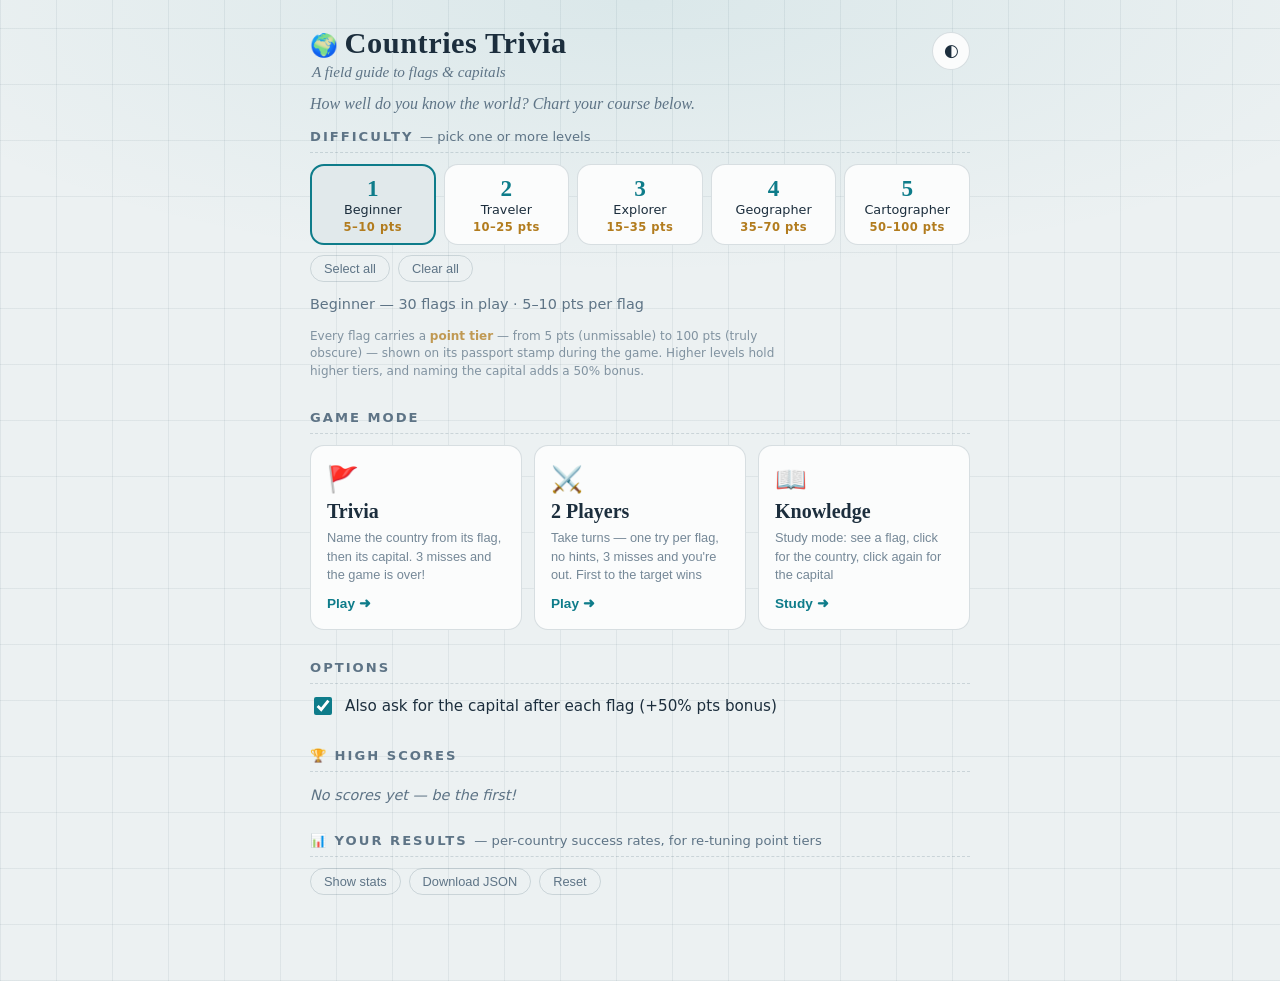
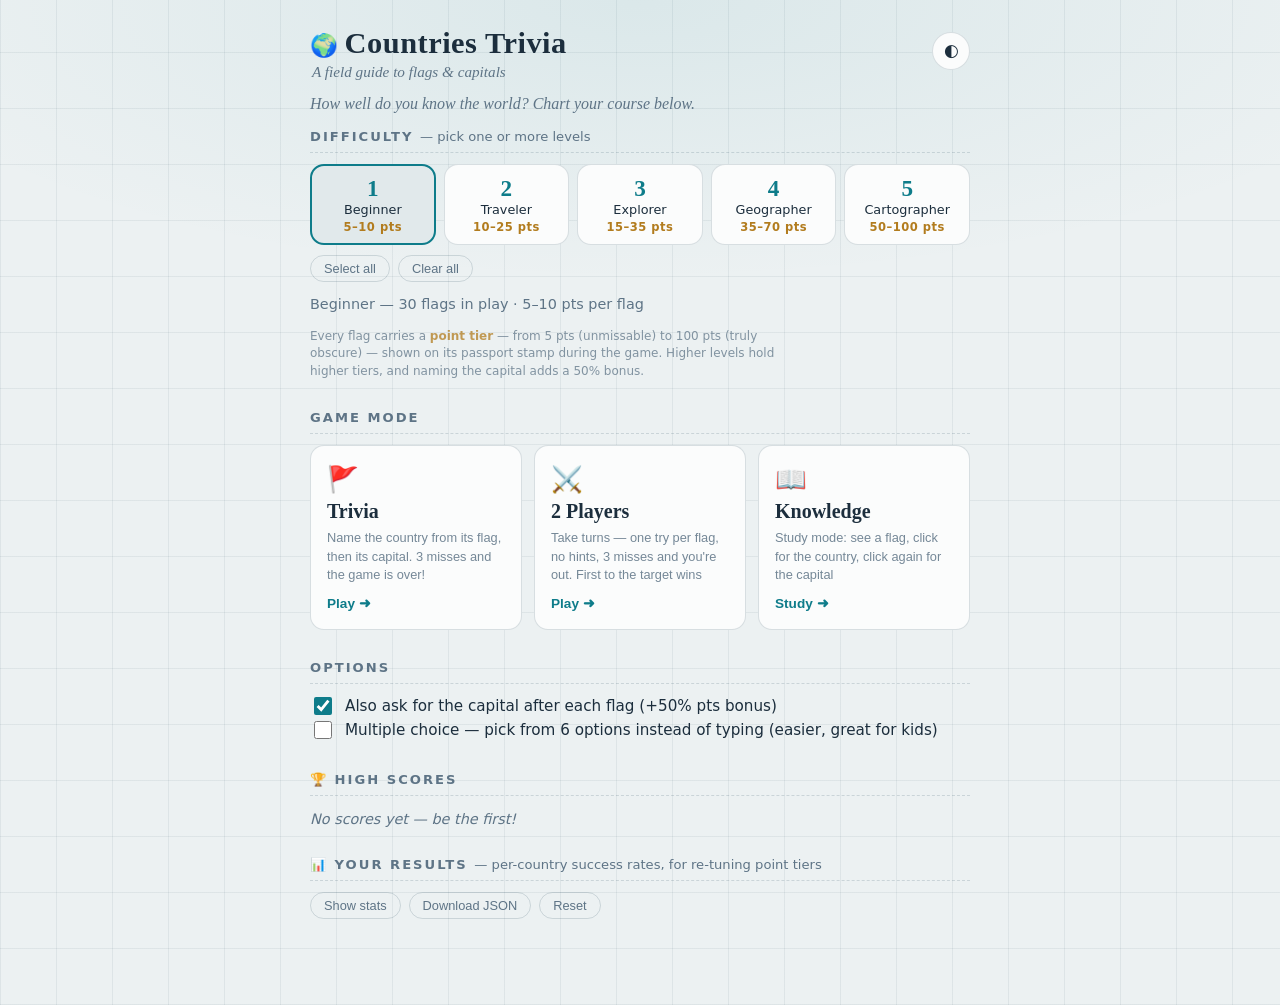
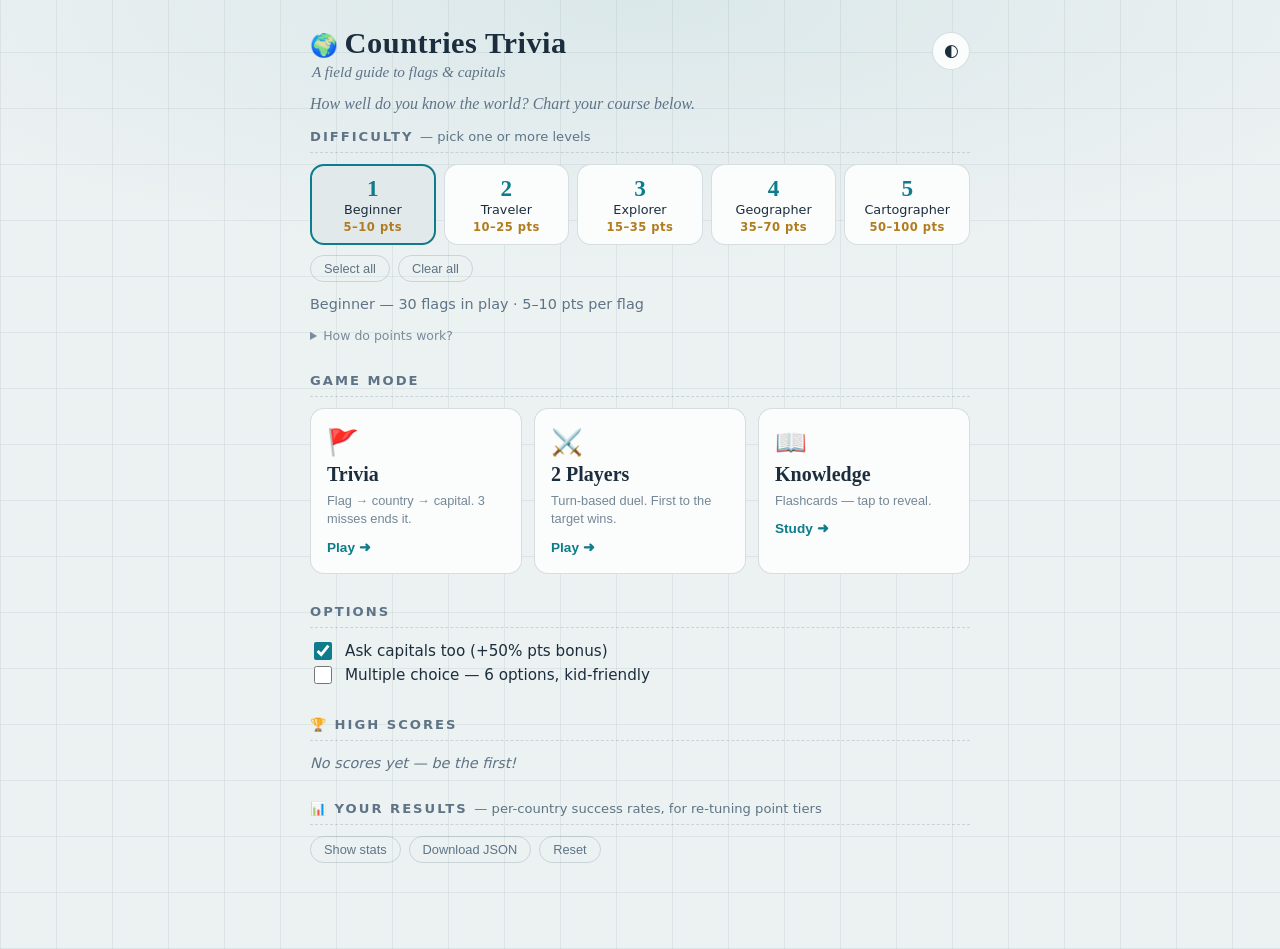
